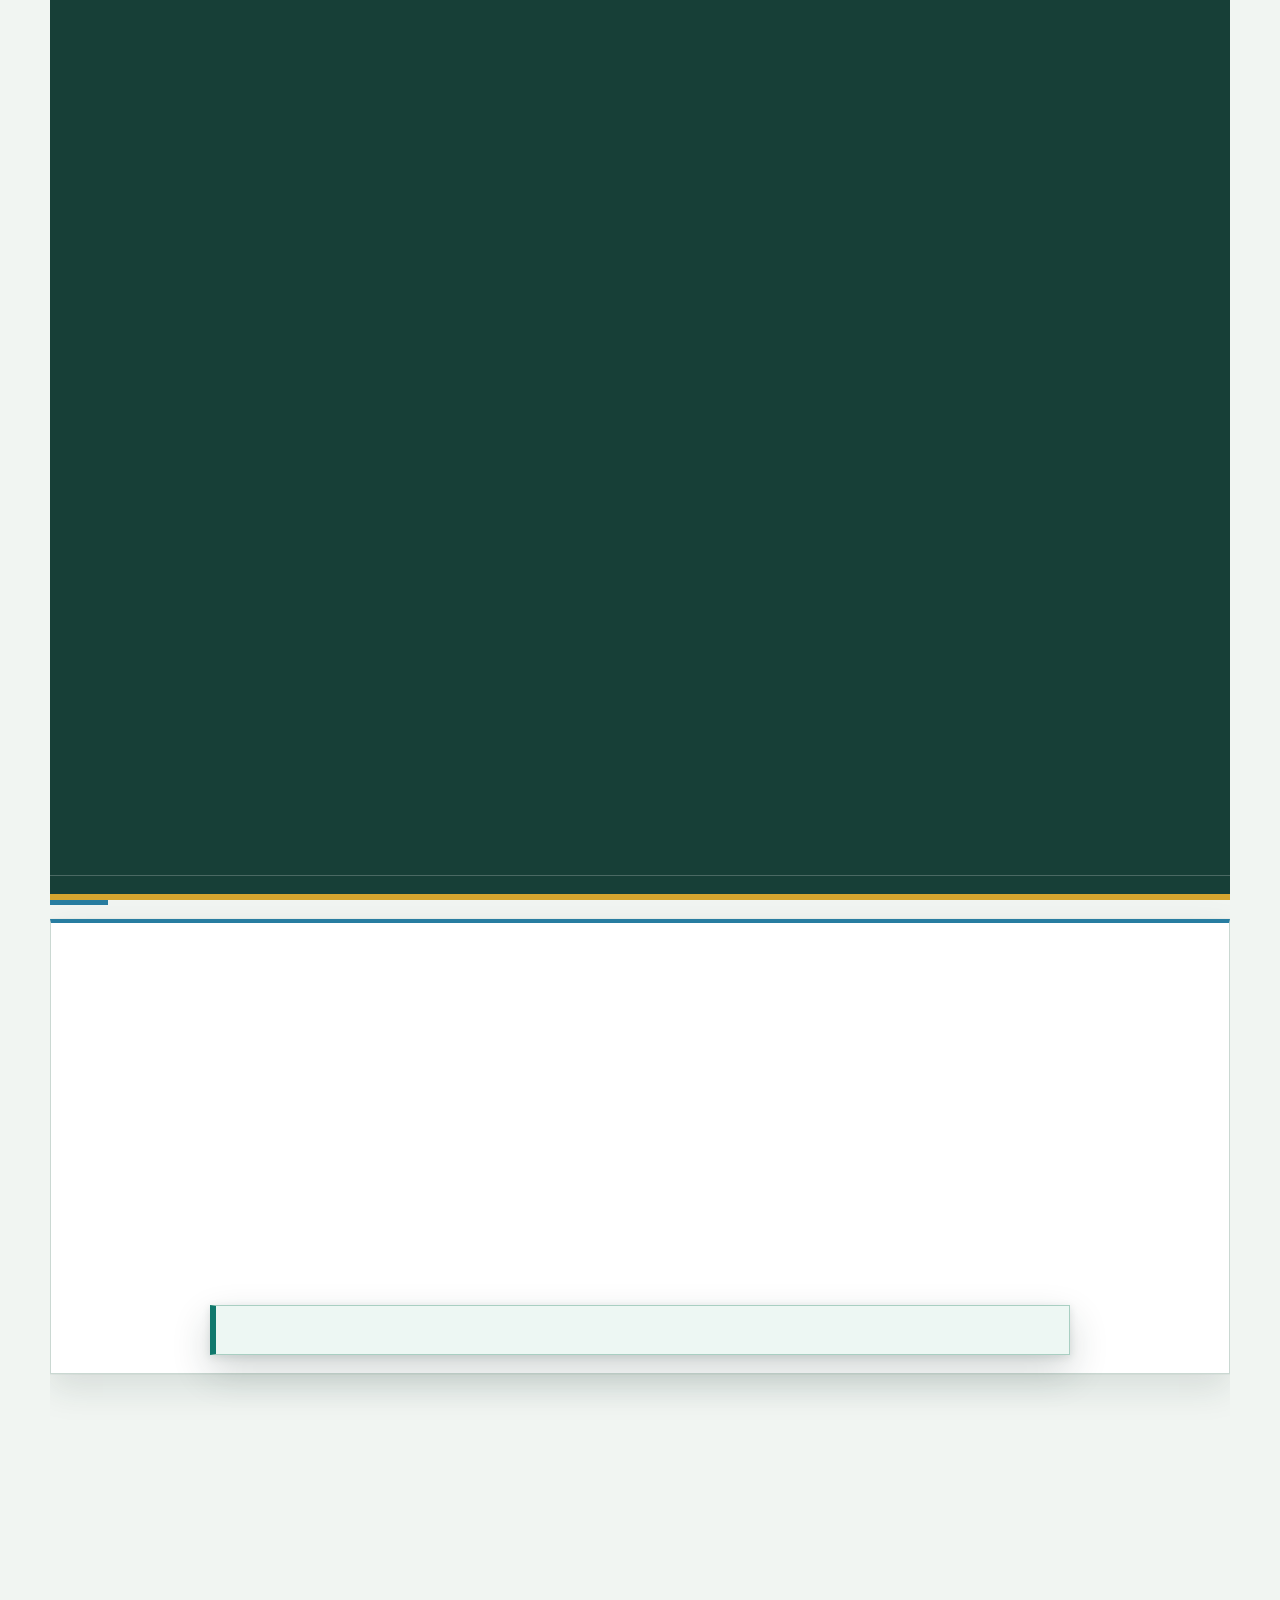
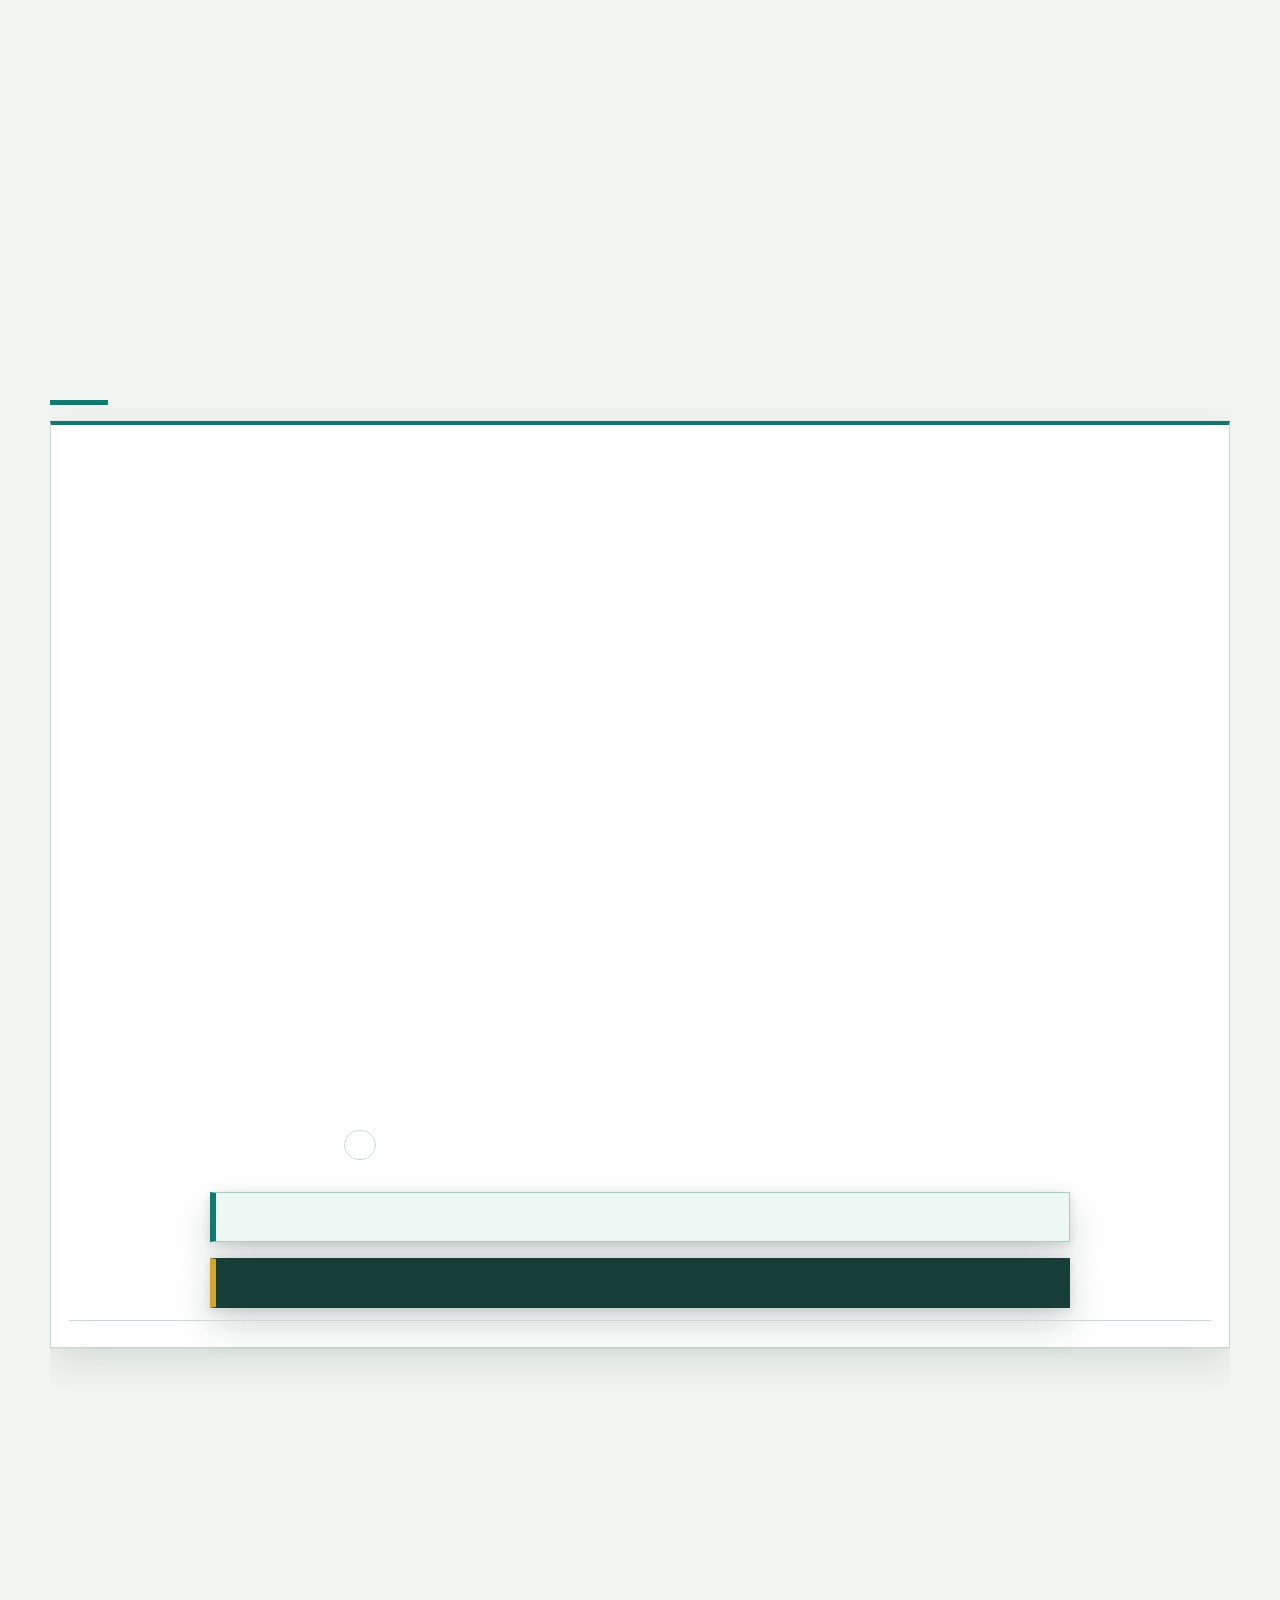
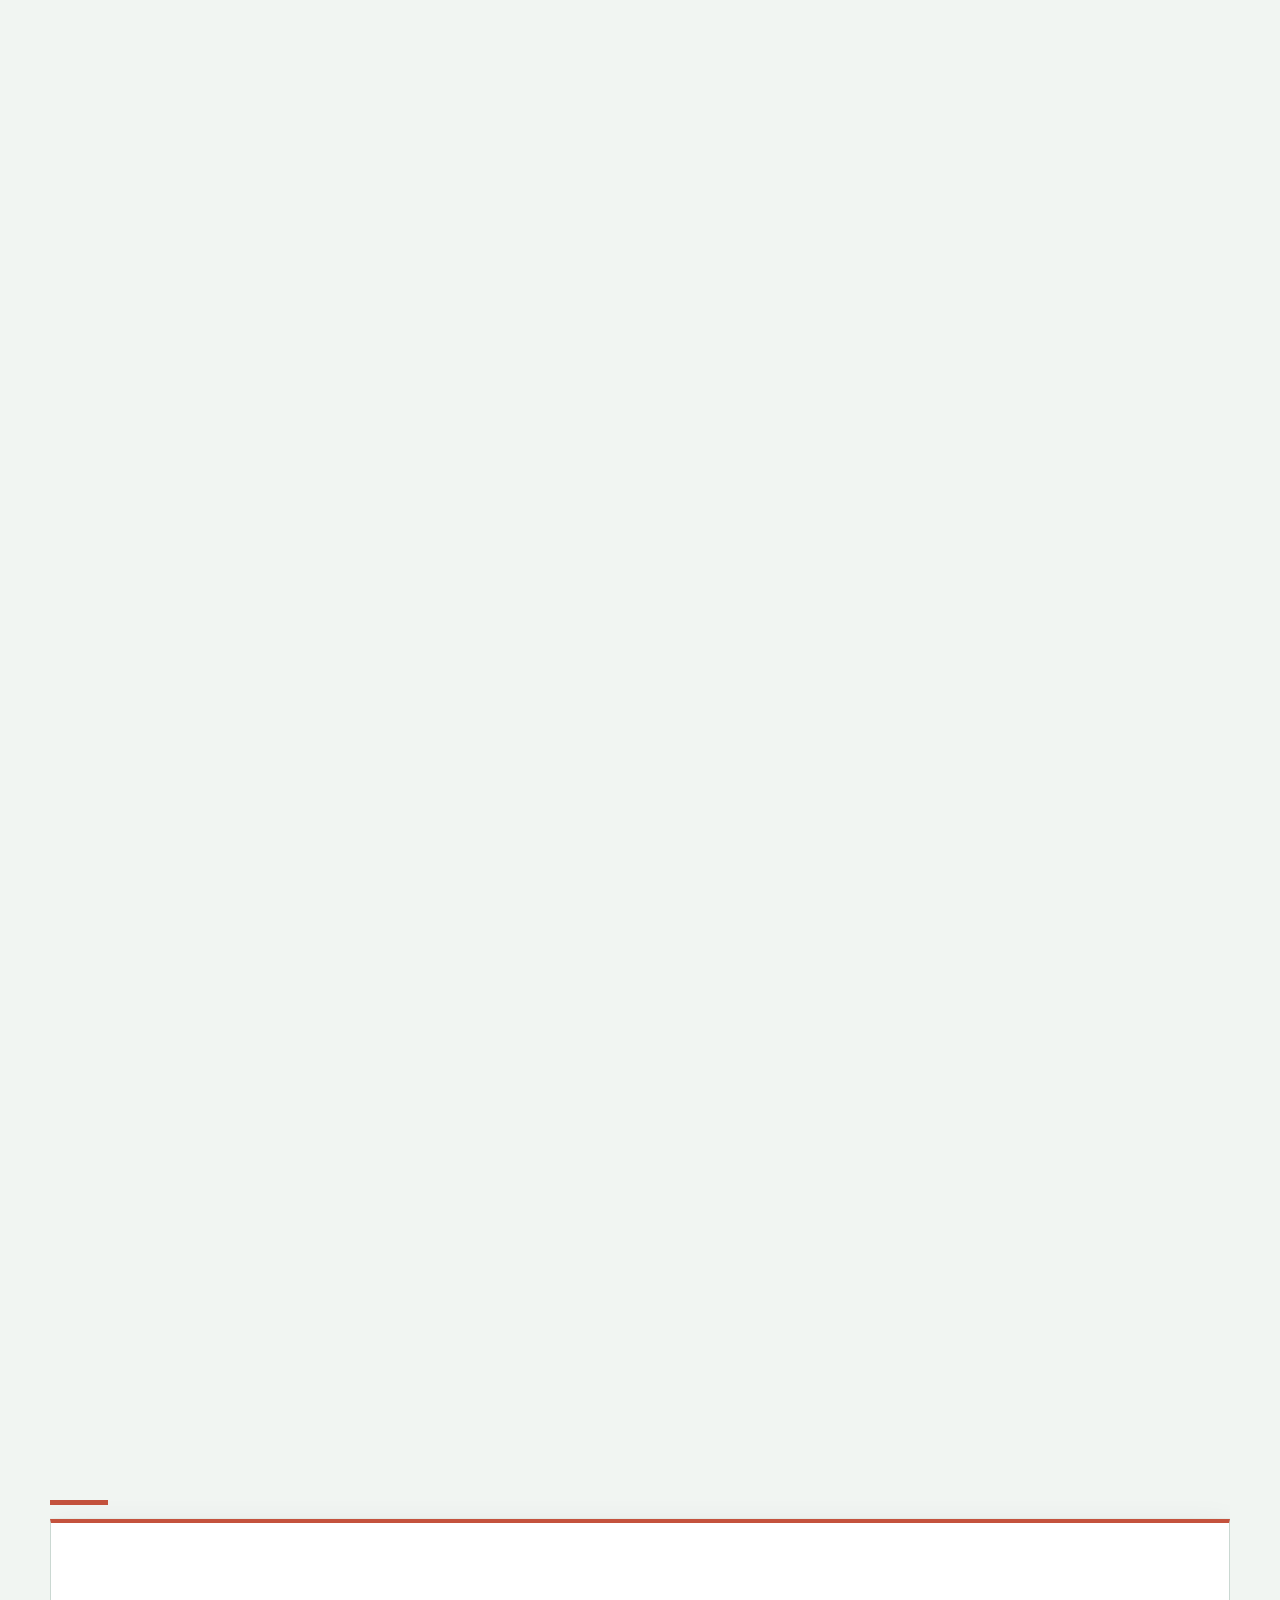
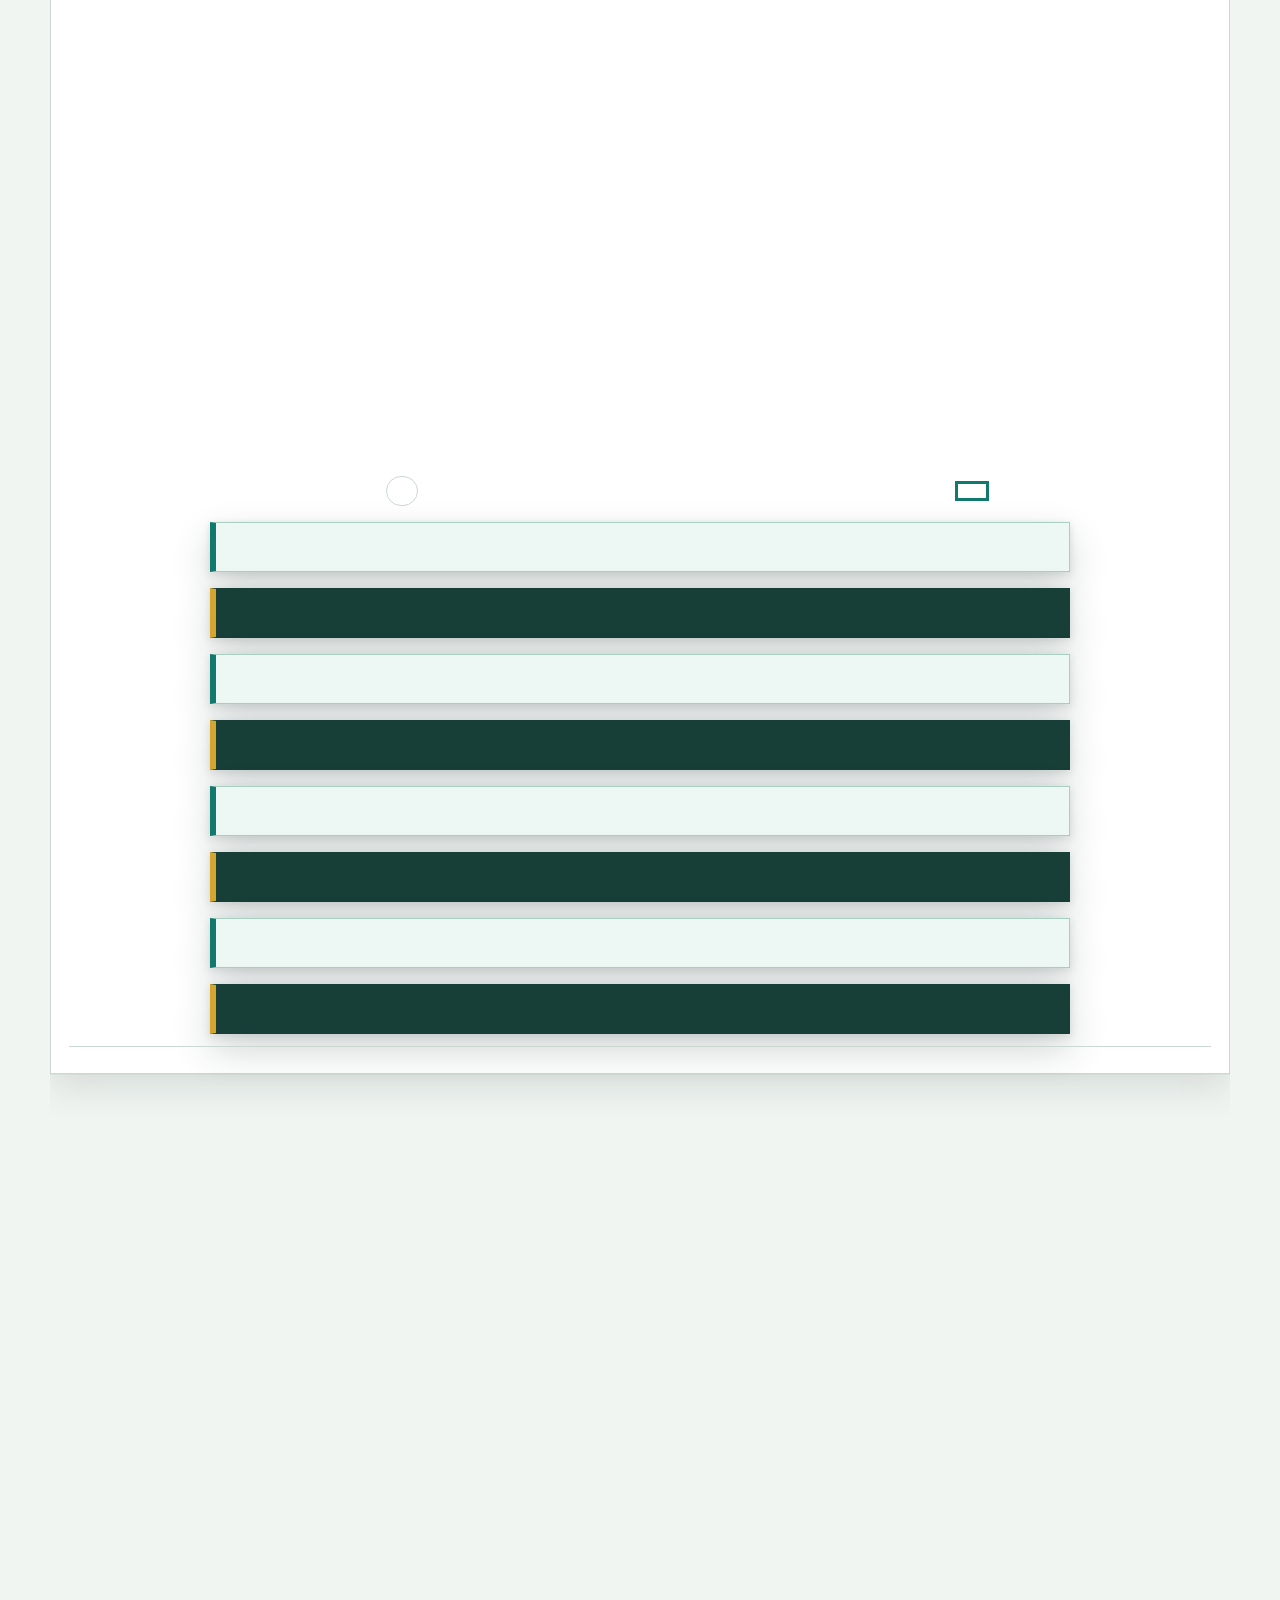
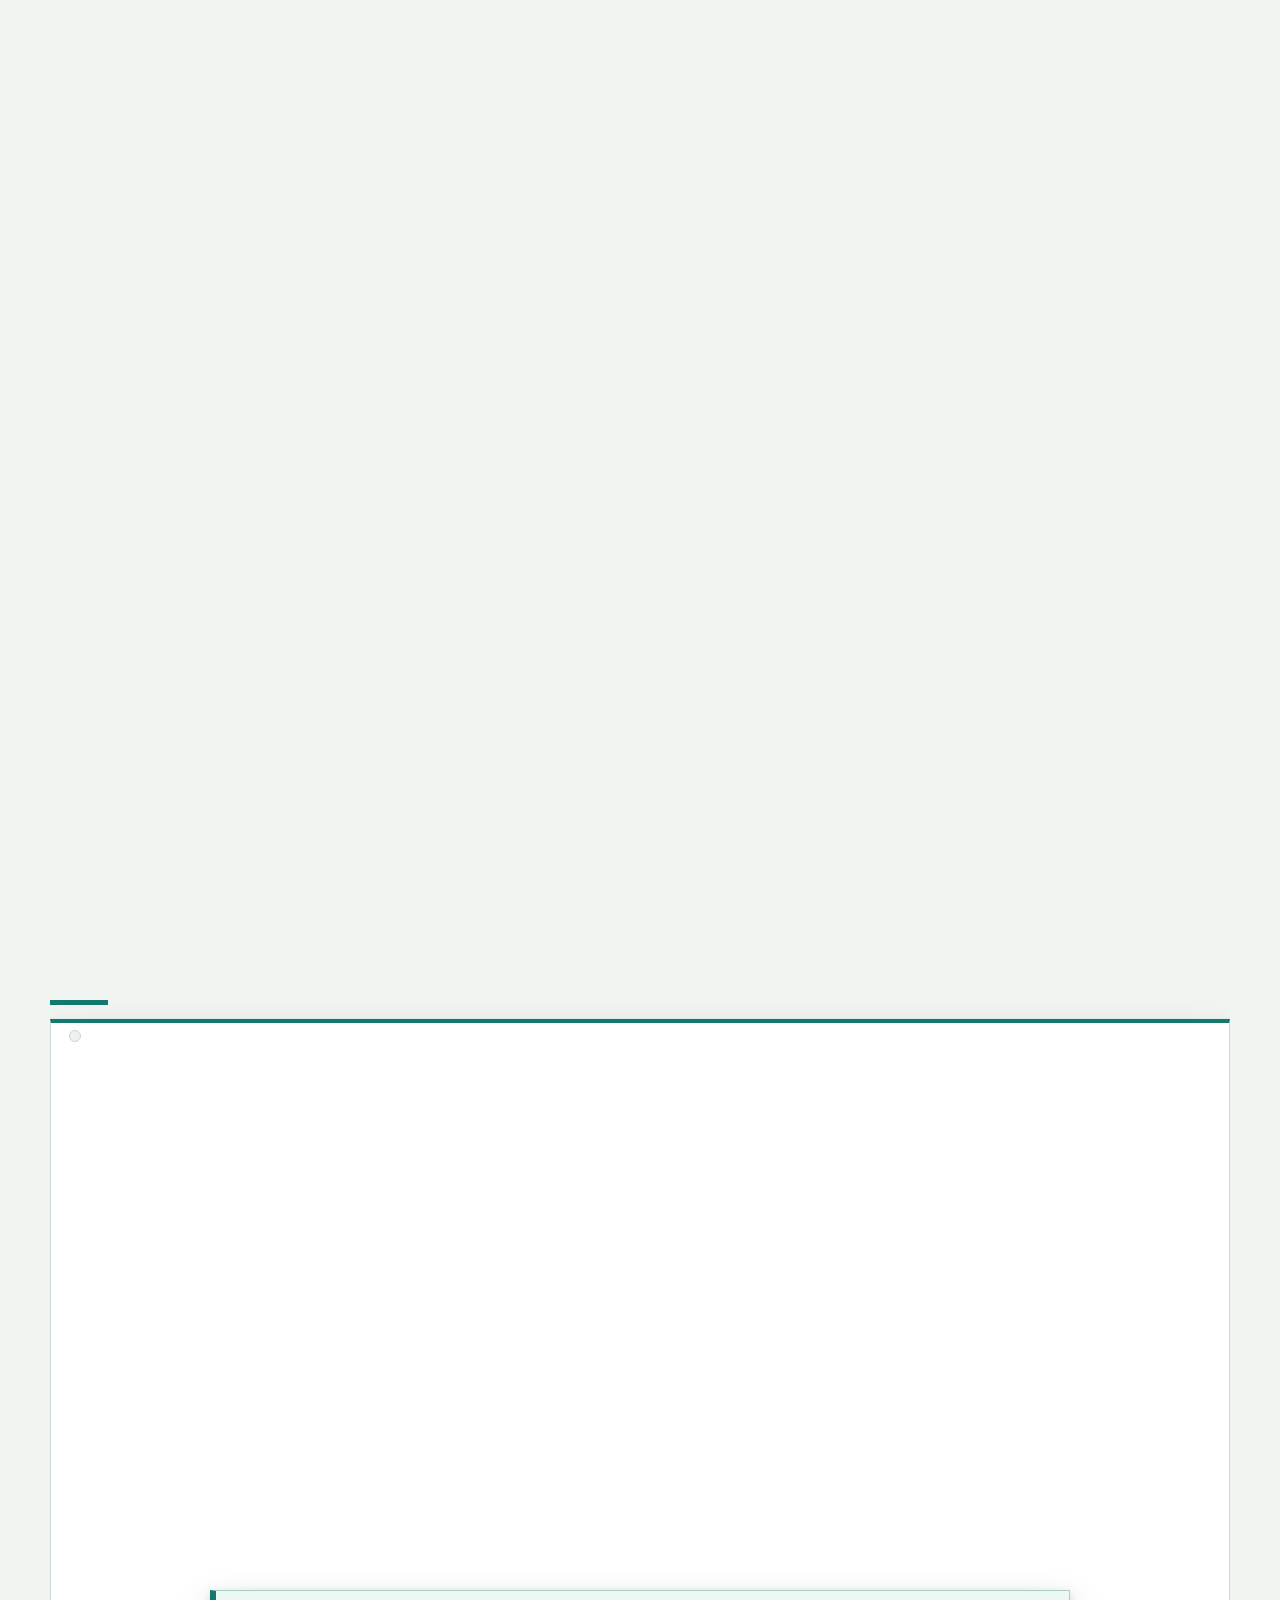
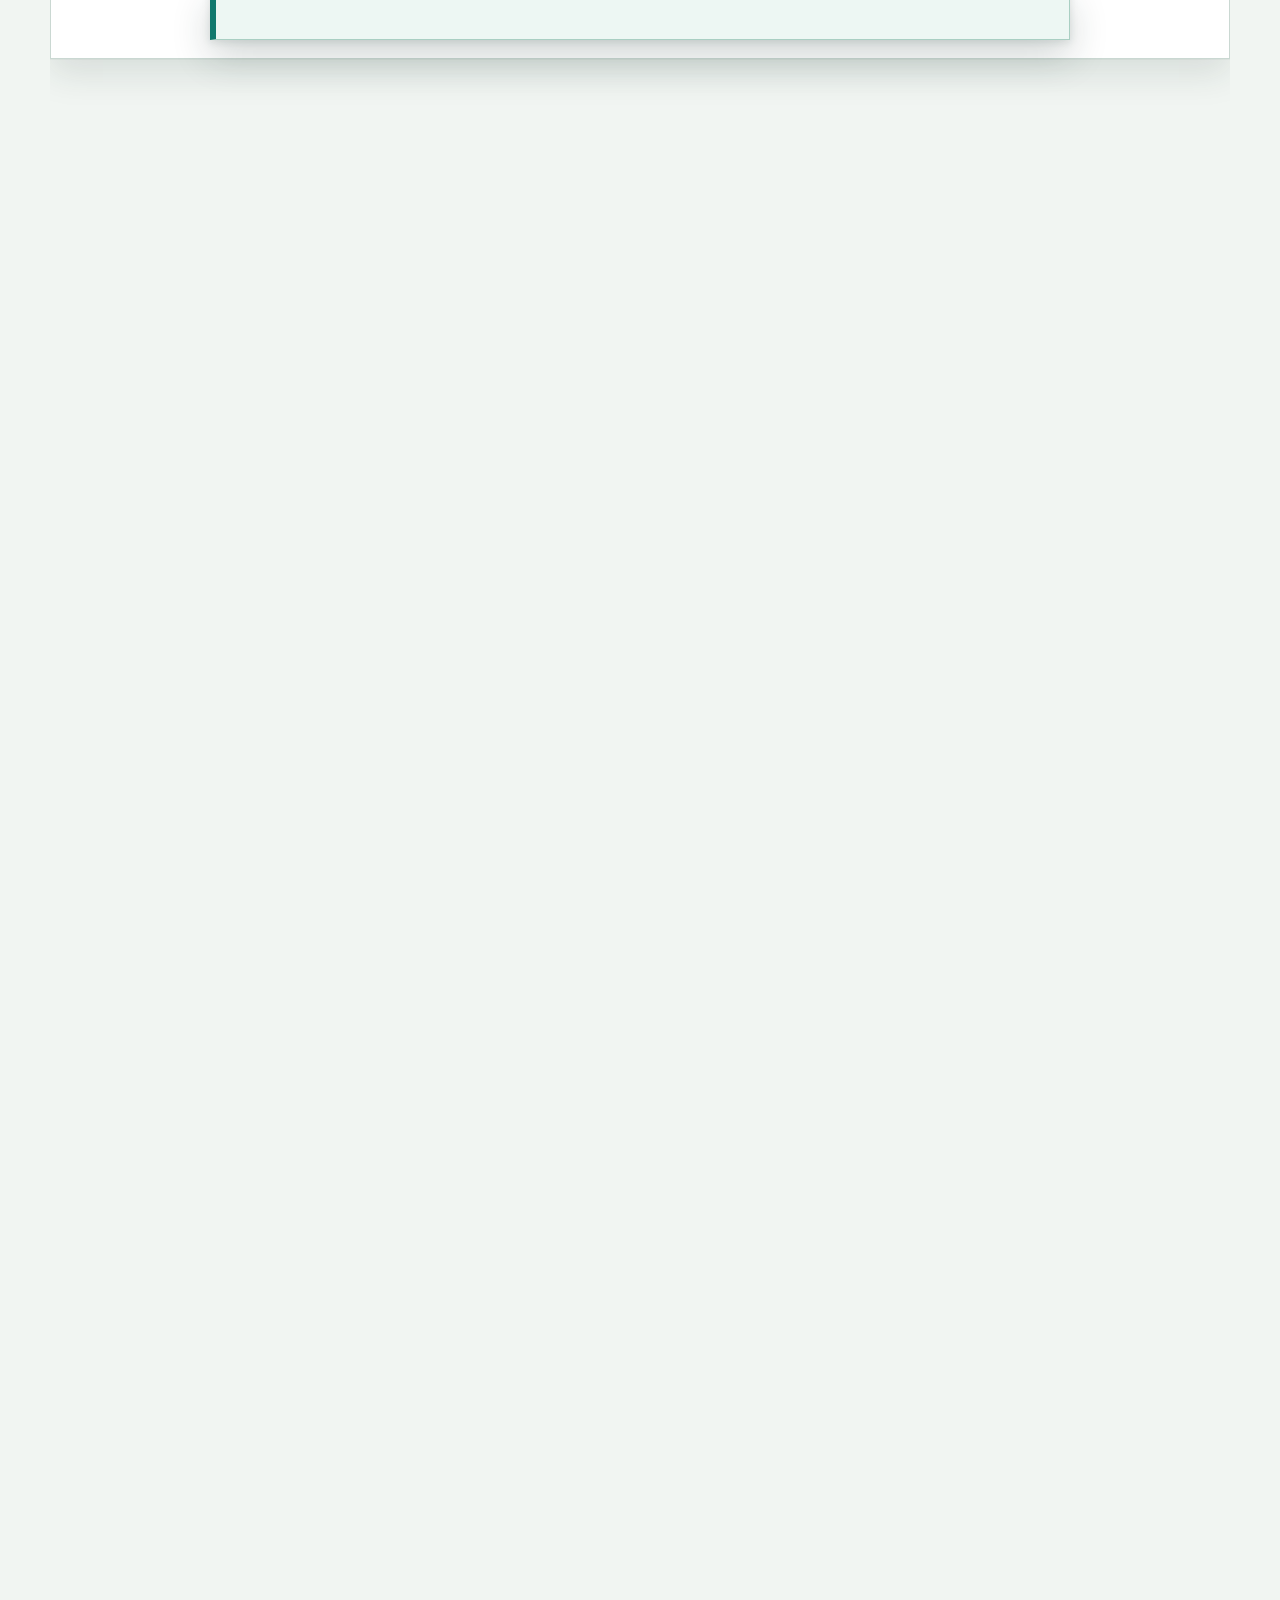
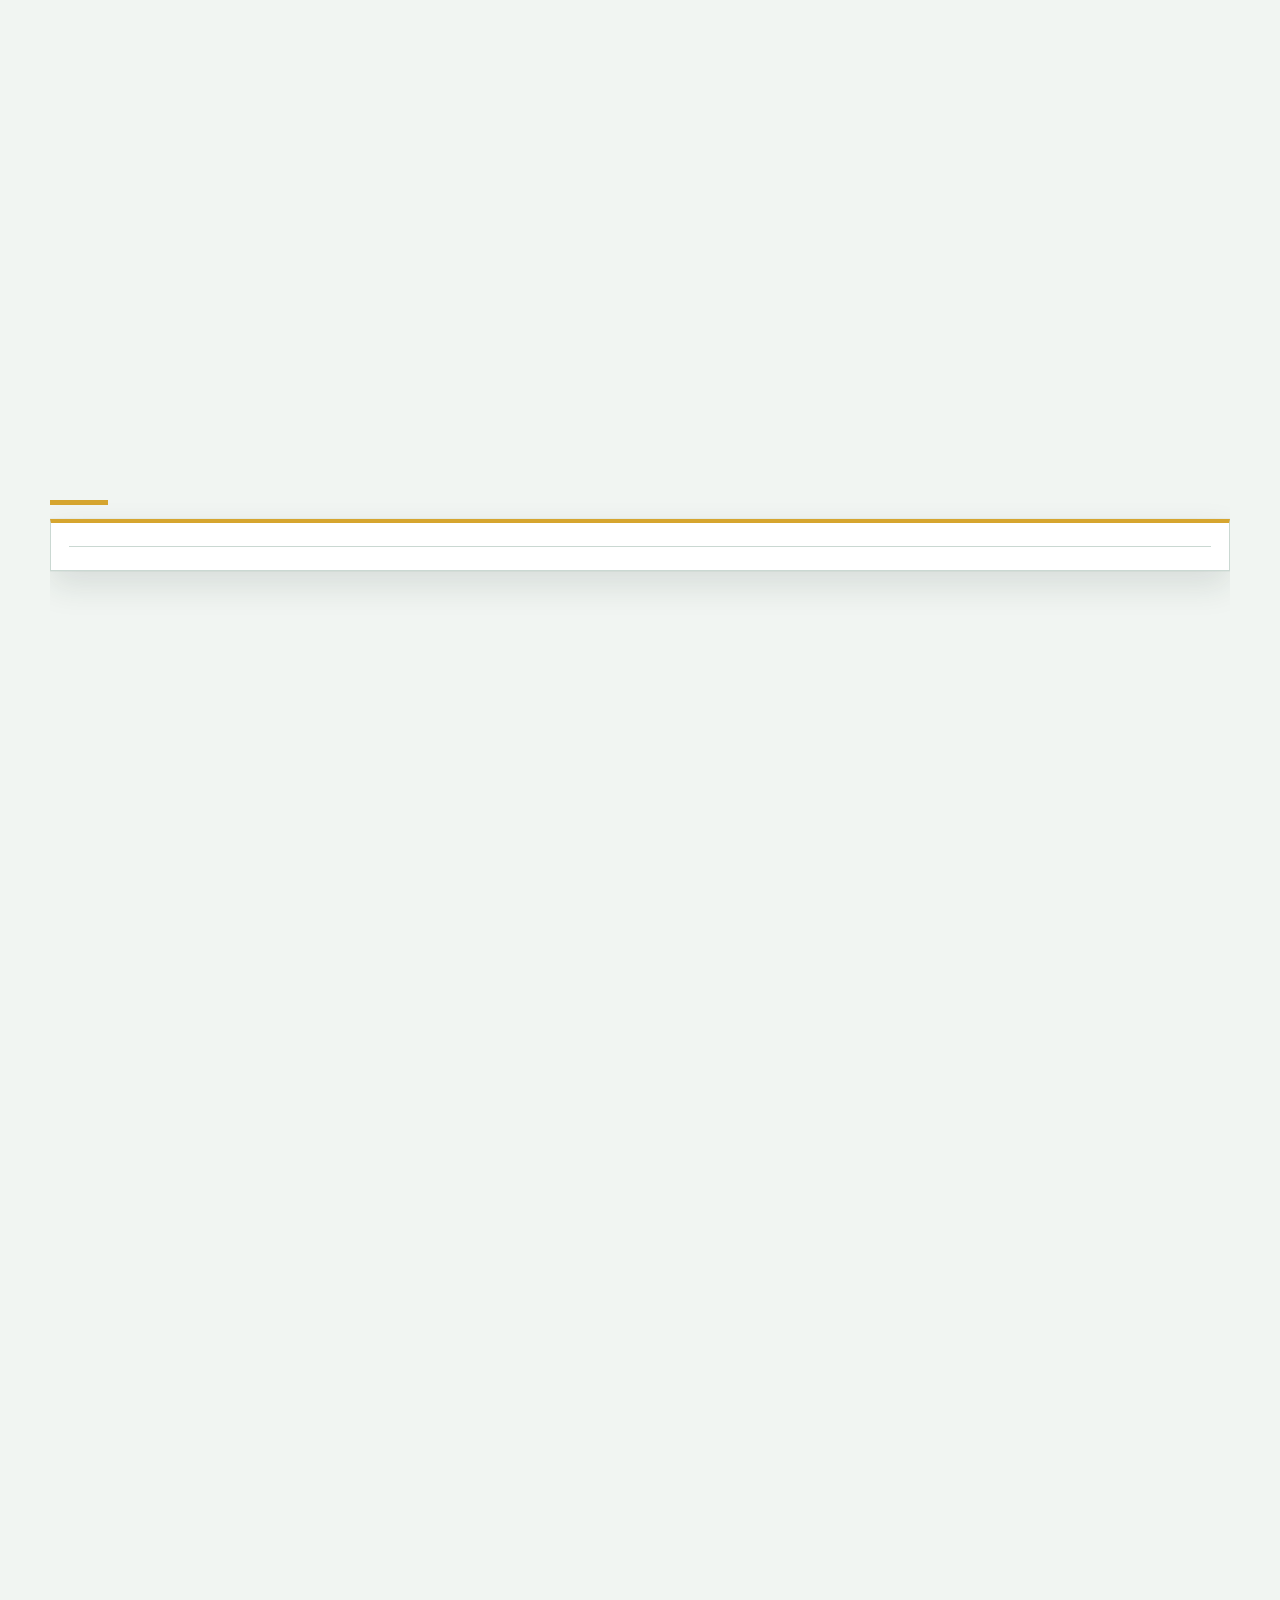
==== output/index.html @ 5e39119e "Added page feedback form. Reorganized page file structure." ====
<!doctype html>
<html lang="en">
<head>
  <meta charset="utf-8">
  <meta name="viewport" content="width=device-width, initial-scale=1">
  <title>Which Way the Wind Blows: Climate Risk and U.S. Housing Markets</title>
  <link rel="icon" href="data:,">
  <link rel="preconnect" href="https://fonts.googleapis.com">
  <link rel="preconnect" href="https://fonts.gstatic.com" crossorigin>
  <link href="https://fonts.googleapis.com/css2?family=Rubik:ital,wght@0,300..900;1,300..900&display=swap" rel="stylesheet">
  <script src="https://d3js.org/d3.v7.min.js"></script>
  <link rel="stylesheet" href="climate-risk-housing.css">
</head>
<body>
<main>
  <section class="hero" id="top">
    <div>
      <h1 id="t-hero-h1"></h1>
      <p class="dek" id="t-hero-dek"></p>
    </div>
  </section>

  <section class="slide" id="pricing">
    <h2 id="t-pricing-h2"></h2>

    <!-- County PPSF YoY histories — full width, footnotes below chart -->
    <div class="panel" style="margin-top:12px;">
      <h3 id="t-scatter-title"></h3>
      <p class="sub" id="t-scatter-sub"></p>
      <div id="score-scatter" class="chart canvas-chart" style="height:340px;">
        <canvas id="score-scatter-canvas" aria-label="Monthly Median PPSF YoY lines for U.S. counties"></canvas>
        <svg id="score-scatter-axes" aria-hidden="true"></svg>
      </div>
      <div class="takeaway" id="score-scatter-takeaway"></div>
    </div>
  </section>

  <section class="slide" id="pricing-grouping">
    <h2 id="t-pricing-grouping-subtitle"></h2>
    <p class="section-copy" id="t-pricing-nri-placeholder" style="margin-top:6px;"></p>

    <!-- PPSF YoY grouped by risk rating + map — side by side, hazard toggle on right -->
    <div class="panel" style="margin-top:16px;">
      <h3 id="t-pricing-card-title"></h3>
      <p class="sub" id="t-pricing-card-text"></p>
      <div class="viz-grid pricing-viz-grid">
        <div class="rating-line-pane">
          <svg id="rating-scatter" class="chart map-companion-line rating-risk-line"></svg>
          <div class="risk-sequence-row">
            <div id="rating-risk-legend" class="risk-sequence-legend" aria-label="NRI risk rating animation frames"></div>
            <button id="rating-play-button" class="sequence-play-button" type="button"></button>
          </div>
        </div>
        <div class="map-with-legend">
          <svg id="rating-map" class="chart map-companion-map"></svg>
        </div>
      </div>
      <div class="takeaway" id="pricing-takeaway"></div>
      <div class="takeaway question-card" id="pricing-question"></div>
      <div class="sources" id="t-pricing-sources"></div>
    </div>
  </section>

  <section class="slide" id="events">
    <h2 id="t-events-h2"></h2>
    <p class="section-copy" id="t-events-copy"></p>

    <!-- Event window + affected map in one card, risk toggle on right, arrow nav for windows -->
    <div class="panel" style="margin-top:12px;">
      <p id="event-time-context" class="event-time-context"></p>
      <h3 id="t-events-card-title"></h3>
      <div id="event-overview-stat" class="event-overview-stat"></div>
      <p class="sub" id="events-window-subtitle"></p>
      <div id="event-overview" class="event-overview">
        <svg id="event-risk-pie" class="event-overview-chart"></svg>
      </div>
      <div id="event-detail-grid" class="viz-grid timeseries-grid">
        <div class="event-chart-wrap" style="position:relative;">
          <div id="event-window-frame" class="window-frame">
            <svg id="event-window" class="chart map-companion-line"></svg>
          </div>
        </div>
        <div>
          <svg id="affected-map" class="chart map-companion-map"></svg>
        </div>
      </div>
      <div id="event-sequence-row" class="event-count-row">
        <div class="risk-sequence-row">
          <div id="event-risk-legend" class="risk-sequence-legend" aria-label="Event risk rating animation frames"></div>
          <button id="event-play-button" class="sequence-play-button" type="button"></button>
        </div>
        <div class="county-count" id="affected-county-count"></div>
      </div>
      <div class="takeaway" id="event-overview-takeaway"></div>
      <div class="takeaway question-card" id="event-overview-question"></div>
      <div class="takeaway" id="event-before-takeaway"></div>
      <div class="takeaway question-card" id="event-after-question"></div>
      <div class="takeaway" id="event-window-takeaway"></div>
      <div class="takeaway question-card" id="event-future-prompt"></div>
      <div class="takeaway" id="event-takeaway"></div>
      <div class="takeaway question-card" id="event-variation-question"></div>
      <div class="sources" id="t-events-sources"></div>
    </div>
  </section>

  <section class="slide" id="features">
    <h2 id="t-features-h2"></h2>
    <p class="section-copy" id="t-features-copy"></p>

    <!-- Fixed analysis chart on the left; scroll-driven feature frames on the right. -->
    <div class="panel" style="margin-top:12px;">
          <div class="risk-sequence-row feature-risk-row">
            <div id="feature-risk-legend" class="risk-sequence-legend" aria-label="Feature risk rating frames"></div>
          </div>
      <div class="viz-grid timeseries-grid feature-story-grid">
        <div class="feature-line-pane">
          <h3 id="feature-chart-title"></h3>
          <div class="feature-plot-shell">
            <svg id="feature-event-window" class="chart map-companion-line"></svg>
          </div>
          <div id="feature-relationship" class="feature-relationship" hidden></div>
        </div>
        <div class="feature-detail-stack">
          <h3 id="feature-detail-title" class="feature-detail-heading"></h3>
          <div class="feature-frame" data-frame="1">
            <div id="feature-order-controls" class="feature-order-controls" aria-label="Feature ordering">
              <button type="button" data-order="category"></button>
              <button type="button" data-order="significance"></button>
            </div>
            <p id="feature-click-hint" class="feature-click-hint"></p>
            <div id="feature-importance-chart" class="feature-importance-chart"></div>
          </div>
          <div class="feature-frame" data-frame="2">
            <div id="feature-distribution-title" class="feature-distribution-title"></div>
            <div id="feature-distribution-controls" class="feature-distribution-controls"></div>
            <div class="feature-distribution-plot">
              <svg id="feature-distribution-chart" class="feature-distribution-chart"></svg>
            </div>
            <div id="feature-subgroup-takeaway" class="feature-subgroup-takeaway"></div>
          </div>
          <div class="feature-frame" data-frame="3">
            <div id="feature-subgroup-summary" class="feature-subgroup-summary"></div>
          </div>
        </div>
      </div>
          <div class="feature-subgroup-control-stack">
            <div id="feature-subgroup-toggles" class="feature-subgroup-controls" aria-label="Performance groups"></div>
            <button id="feature-sequence-resume" class="feature-sequence-resume" type="button"></button>
          </div>
      <div id="feature-footnote-tabs" class="feature-footnote-tabs"></div>
      <div class="takeaway" id="feature-takeaway"></div>
    </div>
  </section>

  <section class="slide" id="playbook">
    <h2 id="t-playbook-h2"></h2>

    <!-- Four-frame county search, risk profile, history, and comparison playbook. -->
    <div class="panel" style="margin-top:12px;">
      <div class="playbook-frame-stack">
        <div class="playbook-frame playbook-search-frame">
          <div class="playbook-search-shell">
            <input type="text" id="county-search">
            <div id="county-results" style="display:none;"></div>
          </div>
          <div class="playbook-search-map">
            <svg id="county-selection-map" class="chart"></svg>
            <div class="playbook-map-controls">
              <button id="playbook-map-zoom-in" type="button" title="Zoom in" aria-label="Zoom in">+</button>
              <button id="playbook-map-zoom-minus" type="button" title="Zoom out" aria-label="Zoom out">&#8722;</button>
              <button id="playbook-map-zoom-toggle" type="button" style="display:none;"></button>
            </div>
          </div>
        </div>

        <div class="playbook-frame playbook-selected-frame">
          <button id="playbook-back-to-search" class="playbook-back-button" type="button"><span class="playbook-back-arrow" aria-hidden="true">&#8592;</span> Back to county search</button>
          <p id="playbook-warning-intro" class="playbook-warning-intro" hidden></p>
          <div class="playbook-selected-layout">
            <aside class="playbook-profile-panel" id="playbook-profile-details">
              <div class="playbook-selected-county" id="playbook-selected-county-name"></div>
              <div class="hazard-rating-grid" id="playbook-hazard-ratings"></div>
              <div id="playbook-performance-status" class="playbook-performance-status"></div>
              <div id="playbook-history-comparison" class="playbook-history-comparison"></div>
            </aside>
            <div class="playbook-profile-map-pane">
              <svg id="playbook-profile-map" class="chart"></svg>
            </div>
            <div class="playbook-history-pane">
              <h3 id="t-playbook-history-title"></h3>
              <svg id="playbook-ppsf-history" class="chart"></svg>
              <div class="playbook-history-legend" id="playbook-history-legend"></div>
            </div>
            <aside class="playbook-events-pane">
              <h3 id="playbook-events-title"></h3>
              <div id="playbook-event-column" class="playbook-event-column"></div>
            </aside>
            <aside class="playbook-performance-pane">
              <h3 id="playbook-feature-title"></h3>
              <div id="playbook-feature-summary" class="playbook-feature-summary"></div>
              <div id="playbook-subgroup-summary" class="playbook-subgroup-badge"></div>
            </aside>
            <aside class="playbook-commentary-pane">
              <div class="playbook-commentary" id="playbook-event-commentary"></div>
              <div id="playbook-warning-takeaway" class="playbook-warning-takeaway" hidden></div>
            </aside>
          </div>
        </div>
      </div>
      <div class="sources playbook-footer"><div id="t-playbook-sources"></div><div class="page-feedback" id="t-page-feedback"></div></div>
    </div>
  </section>
</main>
<nav class="story-nav" aria-label="Section navigation">
  <button id="story-prev" type="button">&#8593;</button>
  <button id="story-next" type="button">&#8595;</button>
</nav>
<div class="tooltip" id="tooltip"></div>
<script id="page-data" type="application/json">{"priceRisk":{"hazards":[{"key":"overall","label":"Overall NRI"}],"counties":[{"fips":"40017","county":"Canadian County, OK","state":"OK","hazards":{"overall":{"score":83.492,"rating":"Medium","ratingValue":3}}},{"fips":"37069","county":"Franklin County, NC","state":"NC","hazards":{"overall":{"score":51.718,"rating":"Low","ratingValue":2}}},{"fips":"28143","county":"Tunica County, MS","state":"MS","hazards":{"overall":{"score":36.26,"rating":"Very Low","ratingValue":1}}},{"fips":"51097","county":"King & Queen County, VA","state":"VA","hazards":{"overall":{"score":16.19,"rating":"Very Low","ratingValue":1}}},{"fips":"34007","county":"Camden County, NJ","state":"NJ","hazards":{"overall":{"score":93.225,"rating":"Medium","ratingValue":3}}},{"fips":"01007","county":"Bibb County, AL","state":"AL","hazards":{"overall":{"score":39.122,"rating":"Very Low","ratingValue":1}}},{"fips":"36051","county":"Livingston County, NY","state":"NY","hazards":{"overall":{"score":56.361,"rating":"Low","ratingValue":2}}},{"fips":"36073","county":"Orleans County, NY","state":"NY","hazards":{"overall":{"score":17.875,"rating":"Very Low","ratingValue":1}}},{"fips":"40143","county":"Tulsa County, OK","state":"OK","hazards":{"overall":{"score":97.901,"rating":"High","ratingValue":4}}},{"fips":"40145","county":"Wagoner County, OK","state":"OK","hazards":{"overall":{"score":73.251,"rating":"Low","ratingValue":2}}},{"fips":"36085","county":"Richmond County, NY","state":"NY","hazards":{"overall":{"score":90.999,"rating":"Medium","ratingValue":3}}},{"fips":"36119","county":"Westchester County, NY","state":"NY","hazards":{"overall":{"score":96.183,"rating":"High","ratingValue":4}}},{"fips":"13113","county":"Fayette County, GA","state":"GA","hazards":{"overall":{"score":61.26,"rating":"Low","ratingValue":2}}},{"fips":"13199","county":"Meriwether County, GA","state":"GA","hazards":{"overall":{"score":19.211,"rating":"Very Low","ratingValue":1}}},{"fips":"11001","county":"District of Columbia, DC","state":"DC","hazards":{"overall":{"score":97.583,"rating":"High","ratingValue":4}}},{"fips":"51610","county":"Falls Church, VA","state":"VA","hazards":{"overall":{"score":1.622,"rating":"Very Low","ratingValue":1}}},{"fips":"54037","county":"Jefferson County, WV","state":"WV","hazards":{"overall":{"score":47.805,"rating":"Low","ratingValue":2}}},{"fips":"51157","county":"Rappahannock County, VA","state":"VA","hazards":{"overall":{"score":6.902,"rating":"Very Low","ratingValue":1}}},{"fips":"06065","county":"Riverside County, CA","state":"CA","hazards":{"overall":{"score":99.905,"rating":"Very High","ratingValue":5}}},{"fips":"06071","county":"San Bernardino County, CA","state":"CA","hazards":{"overall":{"score":99.841,"rating":"Very High","ratingValue":5}}},{"fips":"25021","county":"Norfolk County, MA","state":"MA","hazards":{"overall":{"score":92.017,"rating":"Medium","ratingValue":3}}},{"fips":"27059","county":"Isanti County, MN","state":"MN","hazards":{"overall":{"score":26.908,"rating":"Very Low","ratingValue":1}}},{"fips":"27123","county":"Ramsey County, MN","state":"MN","hazards":{"overall":{"score":94.625,"rating":"High","ratingValue":4}}},{"fips":"27141","county":"Sherburne County, MN","state":"MN","hazards":{"overall":{"score":53.562,"rating":"Low","ratingValue":2}}},{"fips":"27163","county":"Washington County, MN","state":"MN","hazards":{"overall":{"score":83.874,"rating":"Medium","ratingValue":3}}},{"fips":"08001","county":"Adams County, CO","state":"CO","hazards":{"overall":{"score":91.19,"rating":"Medium","ratingValue":3}}},{"fips":"36103","county":"Suffolk County, NY","state":"NY","hazards":{"overall":{"score":97.328,"rating":"High","ratingValue":4}}},{"fips":"06013","county":"Contra Costa County, CA","state":"CA","hazards":{"overall":{"score":99.491,"rating":"Very High","ratingValue":5}}},{"fips":"24027","county":"Howard County, MD","state":"MD","hazards":{"overall":{"score":72.424,"rating":"Low","ratingValue":2}}},{"fips":"24035","county":"Queen Anne's County, MD","state":"MD","hazards":{"overall":{"score":35.623,"rating":"Very Low","ratingValue":1}}},{"fips":"17005","county":"Bond County, IL","state":"IL","hazards":{"overall":{"score":36.228,"rating":"Very Low","ratingValue":1}}},{"fips":"17083","county":"Jersey County, IL","state":"IL","hazards":{"overall":{"score":18.861,"rating":"Very Low","ratingValue":1}}},{"fips":"29113","county":"Lincoln County, MO","state":"MO","hazards":{"overall":{"score":67.08,"rating":"Low","ratingValue":2}}},{"fips":"29183","county":"St. Charles County, MO","state":"MO","hazards":{"overall":{"score":92.589,"rating":"Medium","ratingValue":3}}},{"fips":"26147","county":"St. Clair County, MI","state":"MI","hazards":{"overall":{"score":81.997,"rating":"Medium","ratingValue":3}}},{"fips":"48091","county":"Comal County, TX","state":"TX","hazards":{"overall":{"score":92.684,"rating":"Medium","ratingValue":3}}},{"fips":"41009","county":"Columbia County, OR","state":"OR","hazards":{"overall":{"score":70.674,"rating":"Low","ratingValue":2}}},{"fips":"34023","county":"Middlesex County, NJ","state":"NJ","hazards":{"overall":{"score":97.774,"rating":"High","ratingValue":4}}},{"fips":"34025","county":"Monmouth County, NJ","state":"NJ","hazards":{"overall":{"score":96.31,"rating":"High","ratingValue":4}}},{"fips":"39017","county":"Butler County, OH","state":"OH","hazards":{"overall":{"score":91.476,"rating":"Medium","ratingValue":3}}},{"fips":"39025","county":"Clermont County, OH","state":"OH","hazards":{"overall":{"score":77.863,"rating":"Low","ratingValue":2}}},{"fips":"21077","county":"Gallatin County, KY","state":"KY","hazards":{"overall":{"score":17.271,"rating":"Very Low","ratingValue":1}}},{"fips":"39061","county":"Hamilton County, OH","state":"OH","hazards":{"overall":{"score":96.342,"rating":"High","ratingValue":4}}},{"fips":"20209","county":"Wyandotte County, KS","state":"KS","hazards":{"overall":{"score":89.377,"rating":"Medium","ratingValue":3}}},{"fips":"39041","county":"Delaware County, OH","state":"OH","hazards":{"overall":{"score":78.753,"rating":"Low","ratingValue":2}}},{"fips":"39097","county":"Madison County, OH","state":"OH","hazards":{"overall":{"score":24.905,"rating":"Very Low","ratingValue":1}}},{"fips":"42029","county":"Chester County, PA","state":"PA","hazards":{"overall":{"score":91.858,"rating":"Medium","ratingValue":3}}},{"fips":"47015","county":"Cannon County, TN","state":"TN","hazards":{"overall":{"score":22.901,"rating":"Very Low","ratingValue":1}}},{"fips":"47043","county":"Dickson County, TN","state":"TN","hazards":{"overall":{"score":53.467,"rating":"Low","ratingValue":2}}},{"fips":"47159","county":"Smith County, TN","state":"TN","hazards":{"overall":{"score":18.766,"rating":"Very Low","ratingValue":1}}},{"fips":"47187","county":"Williamson County, TN","state":"TN","hazards":{"overall":{"score":85.146,"rating":"Medium","ratingValue":3}}},{"fips":"51620","county":"Franklin City County, VA","state":"VA","hazards":{"overall":{"score":7.538,"rating":"Very Low","ratingValue":1}}},{"fips":"51735","county":"Poquoson, VA","state":"VA","hazards":{"overall":{"score":2.354,"rating":"Very Low","ratingValue":1}}},{"fips":"35061","county":"Valencia County, NM","state":"NM","hazards":{"overall":{"score":82.252,"rating":"Medium","ratingValue":3}}},{"fips":"36095","county":"Schoharie County, NY","state":"NY","hazards":{"overall":{"score":41.349,"rating":"Very Low","ratingValue":1}}},{"fips":"47001","county":"Anderson County, TN","state":"TN","hazards":{"overall":{"score":73.187,"rating":"Low","ratingValue":2}}},{"fips":"12081","county":"Manatee County, FL","state":"FL","hazards":{"overall":{"score":97.551,"rating":"High","ratingValue":4}}},{"fips":"12115","county":"Sarasota County, FL","state":"FL","hazards":{"overall":{"score":98.155,"rating":"High","ratingValue":4}}},{"fips":"39109","county":"Miami County, OH","state":"OH","hazards":{"overall":{"score":61.387,"rating":"Low","ratingValue":2}}},{"fips":"10003","county":"New Castle County, DE","state":"DE","hazards":{"overall":{"score":95.293,"rating":"High","ratingValue":4}}},{"fips":"49057","county":"Weber County, UT","state":"UT","hazards":{"overall":{"score":87.023,"rating":"Medium","ratingValue":3}}},{"fips":"37063","county":"Durham County, NC","state":"NC","hazards":{"overall":{"score":89.631,"rating":"Medium","ratingValue":3}}},{"fips":"13189","county":"McDuffie County, GA","state":"GA","hazards":{"overall":{"score":24.968,"rating":"Very Low","ratingValue":1}}},{"fips":"28163","county":"Yazoo County, MS","state":"MS","hazards":{"overall":{"score":71.151,"rating":"Low","ratingValue":2}}},{"fips":"42099","county":"Perry County, PA","state":"PA","hazards":{"overall":{"score":53.117,"rating":"Low","ratingValue":2}}},{"fips":"26037","county":"Clinton County, MI","state":"MI","hazards":{"overall":{"score":47.042,"rating":"Low","ratingValue":2}}},{"fips":"42085","county":"Mercer County, PA","state":"PA","hazards":{"overall":{"score":77.735,"rating":"Low","ratingValue":2}}},{"fips":"37085","county":"Harnett County, NC","state":"NC","hazards":{"overall":{"score":75.286,"rating":"Low","ratingValue":2}}},{"fips":"21067","county":"Fayette County, KY","state":"KY","hazards":{"overall":{"score":92.048,"rating":"Medium","ratingValue":3}}},{"fips":"21209","county":"Scott County, KY","state":"KY","hazards":{"overall":{"score":56.075,"rating":"Low","ratingValue":2}}},{"fips":"22113","county":"Vermilion Parish, LA","state":"LA","hazards":{"overall":{"score":84.765,"rating":"Medium","ratingValue":3}}},{"fips":"29225","county":"Webster County, MO","state":"MO","hazards":{"overall":{"score":44.593,"rating":"Low","ratingValue":2}}},{"fips":"37089","county":"Henderson County, NC","state":"NC","hazards":{"overall":{"score":83.779,"rating":"Medium","ratingValue":3}}},{"fips":"01097","county":"Mobile County, AL","state":"AL","hazards":{"overall":{"score":98.028,"rating":"High","ratingValue":4}}},{"fips":"48355","county":"Nueces County, TX","state":"TX","hazards":{"overall":{"score":96.628,"rating":"High","ratingValue":4}}},{"fips":"13029","county":"Bryan County, GA","state":"GA","hazards":{"overall":{"score":66.635,"rating":"Low","ratingValue":2}}},{"fips":"02020","county":"Anchorage Borough, AK","state":"AK","hazards":{"overall":{"score":97.392,"rating":"High","ratingValue":4}}},{"fips":"02170","county":"Matanuska-Susitna Borough, AK","state":"AK","hazards":{"overall":{"score":93.257,"rating":"Medium","ratingValue":3}}},{"fips":"48245","county":"Jefferson County, TX","state":"TX","hazards":{"overall":{"score":95.674,"rating":"High","ratingValue":4}}},{"fips":"22017","county":"Caddo Parish, LA","state":"LA","hazards":{"overall":{"score":92.621,"rating":"Medium","ratingValue":3}}},{"fips":"01001","county":"Autauga County, AL","state":"AL","hazards":{"overall":{"score":57.57,"rating":"Low","ratingValue":2}}},{"fips":"41039","county":"Lane County, OR","state":"OR","hazards":{"overall":{"score":96.406,"rating":"High","ratingValue":4}}},{"fips":"54011","county":"Cabell County, WV","state":"WV","hazards":{"overall":{"score":85.369,"rating":"Medium","ratingValue":3}}},{"fips":"39087","county":"Lawrence County, OH","state":"OH","hazards":{"overall":{"score":70.992,"rating":"Low","ratingValue":2}}},{"fips":"54099","county":"Wayne County, WV","state":"WV","hazards":{"overall":{"score":79.803,"rating":"Low","ratingValue":2}}},{"fips":"17007","county":"Boone County, IL","state":"IL","hazards":{"overall":{"score":57.347,"rating":"Low","ratingValue":2}}},{"fips":"17201","county":"Winnebago County, IL","state":"IL","hazards":{"overall":{"score":92.366,"rating":"Medium","ratingValue":3}}},{"fips":"08013","county":"Boulder County, CO","state":"CO","hazards":{"overall":{"score":90.712,"rating":"Medium","ratingValue":3}}},{"fips":"13259","county":"Stewart County, GA","state":"GA","hazards":{"overall":{"score":5.852,"rating":"Very Low","ratingValue":1}}},{"fips":"48107","county":"Crosby County, TX","state":"TX","hazards":{"overall":{"score":23.728,"rating":"Very Low","ratingValue":1}}},{"fips":"21221","county":"Trigg County, KY","state":"KY","hazards":{"overall":{"score":48.41,"rating":"Low","ratingValue":2}}},{"fips":"21101","county":"Henderson County, KY","state":"KY","hazards":{"overall":{"score":73.155,"rating":"Low","ratingValue":2}}},{"fips":"18173","county":"Warrick County, IN","state":"IN","hazards":{"overall":{"score":65.108,"rating":"Low","ratingValue":2}}},{"fips":"54003","county":"Berkeley County, WV","state":"WV","hazards":{"overall":{"score":68.257,"rating":"Low","ratingValue":2}}},{"fips":"12091","county":"Okaloosa County, FL","state":"FL","hazards":{"overall":{"score":92.462,"rating":"Medium","ratingValue":3}}},{"fips":"48459","county":"Upshur County, TX","state":"TX","hazards":{"overall":{"score":66.921,"rating":"Low","ratingValue":2}}},{"fips":"37129","county":"New Hanover County, NC","state":"NC","hazards":{"overall":{"score":96.12,"rating":"High","ratingValue":4}}},{"fips":"42049","county":"Erie County, PA","state":"PA","hazards":{"overall":{"score":84.097,"rating":"Medium","ratingValue":3}}},{"fips":"48375","county":"Potter County, TX","state":"TX","hazards":{"overall":{"score":90.49,"rating":"Medium","ratingValue":3}}},{"fips":"51019","county":"Bedford County, VA","state":"VA","hazards":{"overall":{"score":51.177,"rating":"Low","ratingValue":2}}},{"fips":"40135","county":"Sequoyah County, OK","state":"OK","hazards":{"overall":{"score":79.103,"rating":"Low","ratingValue":2}}},{"fips":"20177","county":"Shawnee County, KS","state":"KS","hazards":{"overall":{"score":88.041,"rating":"Medium","ratingValue":3}}},{"fips":"01003","county":"Baldwin County, AL","state":"AL","hazards":{"overall":{"score":96.724,"rating":"High","ratingValue":4}}},{"fips":"29211","county":"Sullivan County, MO","state":"MO","hazards":{"overall":{"score":10.115,"rating":"Very Low","ratingValue":1}}},{"fips":"42113","county":"Sullivan County, PA","state":"PA","hazards":{"overall":{"score":10.719,"rating":"Very Low","ratingValue":1}}},{"fips":"54089","county":"Summers County, WV","state":"WV","hazards":{"overall":{"score":40.235,"rating":"Very Low","ratingValue":1}}},{"fips":"48447","county":"Throckmorton County, TX","state":"TX","hazards":{"overall":{"score":3.308,"rating":"Very Low","ratingValue":1}}},{"fips":"28141","county":"Tishomingo County, MS","state":"MS","hazards":{"overall":{"score":37.087,"rating":"Very Low","ratingValue":1}}},{"fips":"53069","county":"Wahkiakum County, WA","state":"WA","hazards":{"overall":{"score":19.275,"rating":"Very Low","ratingValue":1}}},{"fips":"41063","county":"Wallowa County, OR","state":"OR","hazards":{"overall":{"score":33.969,"rating":"Very Low","ratingValue":1}}},{"fips":"48475","county":"Ward County, TX","state":"TX","hazards":{"overall":{"score":15.363,"rating":"Very Low","ratingValue":1}}},{"fips":"12133","county":"Washington County, FL","state":"FL","hazards":{"overall":{"score":59.447,"rating":"Low","ratingValue":2}}},{"fips":"21229","county":"Washington County, KY","state":"KY","hazards":{"overall":{"score":16.73,"rating":"Very Low","ratingValue":1}}},{"fips":"31179","county":"Wayne County, NE","state":"NE","hazards":{"overall":{"score":13.963,"rating":"Very Low","ratingValue":1}}},{"fips":"30107","county":"Wheatland County, MT","state":"MT","hazards":{"overall":{"score":3.499,"rating":"Very Low","ratingValue":1}}},{"fips":"19191","county":"Winneshiek County, IA","state":"IA","hazards":{"overall":{"score":36.196,"rating":"Very Low","ratingValue":1}}},{"fips":"39175","county":"Wyandot County, OH","state":"OH","hazards":{"overall":{"score":17.398,"rating":"Very Low","ratingValue":1}}},{"fips":"36121","county":"Wyoming County, NY","state":"NY","hazards":{"overall":{"score":41.253,"rating":"Very Low","ratingValue":1}}},{"fips":"48501","county":"Yoakum County, TX","state":"TX","hazards":{"overall":{"score":46.056,"rating":"Low","ratingValue":2}}},{"fips":"18007","county":"Benton County, IN","state":"IN","hazards":{"overall":{"score":4.866,"rating":"Very Low","ratingValue":1}}},{"fips":"18171","county":"Warren County, IN","state":"IN","hazards":{"overall":{"score":5.757,"rating":"Very Low","ratingValue":1}}},{"fips":"51079","county":"Greene County, VA","state":"VA","hazards":{"overall":{"score":9.288,"rating":"Very Low","ratingValue":1}}},{"fips":"13221","county":"Oglethorpe County, GA","state":"GA","hazards":{"overall":{"score":8.111,"rating":"Very Low","ratingValue":1}}},{"fips":"22109","county":"Terrebonne Parish, LA","state":"LA","hazards":{"overall":{"score":94.243,"rating":"Medium","ratingValue":3}}},{"fips":"13153","county":"Houston County, GA","state":"GA","hazards":{"overall":{"score":70.483,"rating":"Low","ratingValue":2}}},{"fips":"18121","county":"Parke County, IN","state":"IN","hazards":{"overall":{"score":27.576,"rating":"Very Low","ratingValue":1}}},{"fips":"30095","county":"Stillwater County, MT","state":"MT","hazards":{"overall":{"score":16.762,"rating":"Very Low","ratingValue":1}}},{"fips":"48441","county":"Taylor County, TX","state":"TX","hazards":{"overall":{"score":83.81,"rating":"Medium","ratingValue":3}}},{"fips":"19183","county":"Washington County, IA","state":"IA","hazards":{"overall":{"score":44.179,"rating":"Low","ratingValue":2}}},{"fips":"28031","county":"Covington County, MS","state":"MS","hazards":{"overall":{"score":50.827,"rating":"Low","ratingValue":2}}},{"fips":"19013","county":"Black Hawk County, IA","state":"IA","hazards":{"overall":{"score":76.59,"rating":"Low","ratingValue":2}}},{"fips":"42089","county":"Monroe County, PA","state":"PA","hazards":{"overall":{"score":85.083,"rating":"Medium","ratingValue":3}}},{"fips":"55069","county":"Lincoln County, WI","state":"WI","hazards":{"overall":{"score":52.64,"rating":"Low","ratingValue":2}}},{"fips":"15009","county":"Maui County, HI","state":"HI","hazards":{"overall":{"score":93.13,"rating":"Medium","ratingValue":3}}},{"fips":"55105","county":"Rock County, WI","state":"WI","hazards":{"overall":{"score":86.355,"rating":"Medium","ratingValue":3}}},{"fips":"18105","county":"Monroe County, IN","state":"IN","hazards":{"overall":{"score":75.986,"rating":"Low","ratingValue":2}}},{"fips":"26075","county":"Jackson County, MI","state":"MI","hazards":{"overall":{"score":76.463,"rating":"Low","ratingValue":2}}},{"fips":"12061","county":"Indian River County, FL","state":"FL","hazards":{"overall":{"score":95.642,"rating":"High","ratingValue":4}}},{"fips":"01103","county":"Morgan County, AL","state":"AL","hazards":{"overall":{"score":88.836,"rating":"Medium","ratingValue":3}}},{"fips":"22043","county":"Grant Parish, LA","state":"LA","hazards":{"overall":{"score":29.612,"rating":"Very Low","ratingValue":1}}},{"fips":"01077","county":"Lauderdale County, AL","state":"AL","hazards":{"overall":{"score":85.496,"rating":"Medium","ratingValue":3}}},{"fips":"17099","county":"LaSalle County, IL","state":"IL","hazards":{"overall":{"score":86.101,"rating":"Medium","ratingValue":3}}},{"fips":"13027","county":"Brooks County, GA","state":"GA","hazards":{"overall":{"score":42.112,"rating":"Very Low","ratingValue":1}}},{"fips":"13101","county":"Echols County, GA","state":"GA","hazards":{"overall":{"score":0.541,"rating":"Very Low","ratingValue":1}}},{"fips":"13185","county":"Lowndes County, GA","state":"GA","hazards":{"overall":{"score":72.646,"rating":"Low","ratingValue":2}}},{"fips":"49005","county":"Cache County, UT","state":"UT","hazards":{"overall":{"score":66.539,"rating":"Low","ratingValue":2}}},{"fips":"13313","county":"Whitfield County, GA","state":"GA","hazards":{"overall":{"score":81.489,"rating":"Medium","ratingValue":3}}},{"fips":"39013","county":"Belmont County, OH","state":"OH","hazards":{"overall":{"score":75.191,"rating":"Low","ratingValue":2}}},{"fips":"46103","county":"Pennington County, SD","state":"SD","hazards":{"overall":{"score":78.562,"rating":"Low","ratingValue":2}}},{"fips":"06023","county":"Humboldt County, CA","state":"CA","hazards":{"overall":{"score":96.756,"rating":"High","ratingValue":4}}},{"fips":"39023","county":"Clark County, OH","state":"OH","hazards":{"overall":{"score":77.099,"rating":"Low","ratingValue":2}}},{"fips":"38015","county":"Burleigh County, ND","state":"ND","hazards":{"overall":{"score":85.115,"rating":"Medium","ratingValue":3}}},{"fips":"37049","county":"Craven County, NC","state":"NC","hazards":{"overall":{"score":93.575,"rating":"Medium","ratingValue":3}}},{"fips":"21091","county":"Hancock County, KY","state":"KY","hazards":{"overall":{"score":28.753,"rating":"Very Low","ratingValue":1}}},{"fips":"13025","county":"Brantley County, GA","state":"GA","hazards":{"overall":{"score":18.289,"rating":"Very Low","ratingValue":1}}},{"fips":"18091","county":"LaPorte County, IN","state":"IN","hazards":{"overall":{"score":78.88,"rating":"Low","ratingValue":2}}},{"fips":"53015","county":"Cowlitz County, WA","state":"WA","hazards":{"overall":{"score":90.299,"rating":"Medium","ratingValue":3}}},{"fips":"51021","county":"Bland County, VA","state":"VA","hazards":{"overall":{"score":13.041,"rating":"Very Low","ratingValue":1}}},{"fips":"19061","county":"Dubuque County, IA","state":"IA","hazards":{"overall":{"score":63.581,"rating":"Low","ratingValue":2}}},{"fips":"21139","county":"Livingston County, KY","state":"KY","hazards":{"overall":{"score":27.131,"rating":"Very Low","ratingValue":1}}},{"fips":"17127","county":"Massac County, IL","state":"IL","hazards":{"overall":{"score":61.609,"rating":"Low","ratingValue":2}}},{"fips":"48175","county":"Goliad County, TX","state":"TX","hazards":{"overall":{"score":22.583,"rating":"Very Low","ratingValue":1}}},{"fips":"16077","county":"Power County, ID","state":"ID","hazards":{"overall":{"score":16.921,"rating":"Very Low","ratingValue":1}}},{"fips":"48005","county":"Angelina County, TX","state":"TX","hazards":{"overall":{"score":71.819,"rating":"Low","ratingValue":2}}},{"fips":"05149","county":"Yell County, AR","state":"AR","hazards":{"overall":{"score":58.938,"rating":"Low","ratingValue":2}}},{"fips":"28067","county":"Jones County, MS","state":"MS","hazards":{"overall":{"score":80.216,"rating":"Low","ratingValue":2}}},{"fips":"22097","county":"St. Landry Parish, LA","state":"LA","hazards":{"overall":{"score":88.2,"rating":"Medium","ratingValue":3}}},{"fips":"48213","county":"Henderson County, TX","state":"TX","hazards":{"overall":{"score":84.542,"rating":"Medium","ratingValue":3}}},{"fips":"53041","county":"Lewis County, WA","state":"WA","hazards":{"overall":{"score":89.695,"rating":"Medium","ratingValue":3}}},{"fips":"18085","county":"Kosciusko County, IN","state":"IN","hazards":{"overall":{"score":66.317,"rating":"Low","ratingValue":2}}},{"fips":"38049","county":"McHenry County, ND","state":"ND","hazards":{"overall":{"score":11.737,"rating":"Very Low","ratingValue":1}}},{"fips":"49051","county":"Wasatch County, UT","state":"UT","hazards":{"overall":{"score":33.524,"rating":"Very Low","ratingValue":1}}},{"fips":"39141","county":"Ross County, OH","state":"OH","hazards":{"overall":{"score":62.882,"rating":"Low","ratingValue":2}}},{"fips":"05145","county":"White County, AR","state":"AR","hazards":{"overall":{"score":85.719,"rating":"Medium","ratingValue":3}}},{"fips":"12023","county":"Columbia County, FL","state":"FL","hazards":{"overall":{"score":69.72,"rating":"Low","ratingValue":2}}},{"fips":"41035","county":"Klamath County, OR","state":"OR","hazards":{"overall":{"score":77.926,"rating":"Low","ratingValue":2}}},{"fips":"27131","county":"Rice County, MN","state":"MN","hazards":{"overall":{"score":75.445,"rating":"Low","ratingValue":2}}},{"fips":"18177","county":"Wayne County, IN","state":"IN","hazards":{"overall":{"score":74.109,"rating":"Low","ratingValue":2}}},{"fips":"16043","county":"Fremont County, ID","state":"ID","hazards":{"overall":{"score":38.263,"rating":"Very Low","ratingValue":1}}},{"fips":"37083","county":"Halifax County, NC","state":"NC","hazards":{"overall":{"score":72.901,"rating":"Low","ratingValue":2}}},{"fips":"35005","county":"Chaves County, NM","state":"NM","hazards":{"overall":{"score":87.627,"rating":"Medium","ratingValue":3}}},{"fips":"33001","county":"Belknap County, NH","state":"NH","hazards":{"overall":{"score":57.379,"rating":"Low","ratingValue":2}}},{"fips":"53071","county":"Walla Walla County, WA","state":"WA","hazards":{"overall":{"score":60.369,"rating":"Low","ratingValue":2}}},{"fips":"39009","county":"Athens County, OH","state":"OH","hazards":{"overall":{"score":68.734,"rating":"Low","ratingValue":2}}},{"fips":"56045","county":"Weston County, WY","state":"WY","hazards":{"overall":{"score":7.888,"rating":"Very Low","ratingValue":1}}},{"fips":"50021","county":"Rutland County, VT","state":"VT","hazards":{"overall":{"score":50.477,"rating":"Low","ratingValue":2}}},{"fips":"27111","county":"Otter Tail County, MN","state":"MN","hazards":{"overall":{"score":79.389,"rating":"Low","ratingValue":2}}},{"fips":"48001","county":"Anderson County, TX","state":"TX","hazards":{"overall":{"score":73.632,"rating":"Low","ratingValue":2}}},{"fips":"29045","county":"Clark County, MO","state":"MO","hazards":{"overall":{"score":21.819,"rating":"Very Low","ratingValue":1}}},{"fips":"37099","county":"Jackson County, NC","state":"NC","hazards":{"overall":{"score":80.471,"rating":"Low","ratingValue":2}}},{"fips":"06109","county":"Tuolumne County, CA","state":"CA","hazards":{"overall":{"score":85.21,"rating":"Medium","ratingValue":3}}},{"fips":"01031","county":"Coffee County, AL","state":"AL","hazards":{"overall":{"score":83.429,"rating":"Medium","ratingValue":3}}},{"fips":"01071","county":"Jackson County, AL","state":"AL","hazards":{"overall":{"score":79.039,"rating":"Low","ratingValue":2}}},{"fips":"40147","county":"Washington County, OK","state":"OK","hazards":{"overall":{"score":76.113,"rating":"Low","ratingValue":2}}},{"fips":"48073","county":"Cherokee County, TX","state":"TX","hazards":{"overall":{"score":61.641,"rating":"Low","ratingValue":2}}},{"fips":"21011","county":"Bath County, KY","state":"KY","hazards":{"overall":{"score":13.709,"rating":"Very Low","ratingValue":1}}},{"fips":"39091","county":"Logan County, OH","state":"OH","hazards":{"overall":{"score":53.212,"rating":"Low","ratingValue":2}}},{"fips":"05055","county":"Greene County, AR","state":"AR","hazards":{"overall":{"score":80.184,"rating":"Low","ratingValue":2}}},{"fips":"21107","county":"Hopkins County, KY","state":"KY","hazards":{"overall":{"score":72.551,"rating":"Low","ratingValue":2}}},{"fips":"48063","county":"Camp County, TX","state":"TX","hazards":{"overall":{"score":39.345,"rating":"Very Low","ratingValue":1}}},{"fips":"47177","county":"Warren County, TN","state":"TN","hazards":{"overall":{"score":63.454,"rating":"Low","ratingValue":2}}},{"fips":"29173","county":"Ralls County, MO","state":"MO","hazards":{"overall":{"score":14.059,"rating":"Very Low","ratingValue":1}}},{"fips":"17171","county":"Scott County, IL","state":"IL","hazards":{"overall":{"score":2.767,"rating":"Very Low","ratingValue":1}}},{"fips":"27085","county":"McLeod County, MN","state":"MN","hazards":{"overall":{"score":46.597,"rating":"Low","ratingValue":2}}},{"fips":"47029","county":"Cocke County, TN","state":"TN","hazards":{"overall":{"score":54.517,"rating":"Low","ratingValue":2}}},{"fips":"48227","county":"Howard County, TX","state":"TX","hazards":{"overall":{"score":54.803,"rating":"Low","ratingValue":2}}},{"fips":"31141","county":"Platte County, NE","state":"NE","hazards":{"overall":{"score":70.579,"rating":"Low","ratingValue":2}}},{"fips":"13249","county":"Schley County, GA","state":"GA","hazards":{"overall":{"score":0.604,"rating":"Very Low","ratingValue":1}}},{"fips":"19125","county":"Marion County, IA","state":"IA","hazards":{"overall":{"score":34.351,"rating":"Very Low","ratingValue":1}}},{"fips":"01109","county":"Pike County, AL","state":"AL","hazards":{"overall":{"score":43.989,"rating":"Low","ratingValue":2}}},{"fips":"47143","county":"Rhea County, TN","state":"TN","hazards":{"overall":{"score":49.173,"rating":"Low","ratingValue":2}}},{"fips":"54045","county":"Logan County, WV","state":"WV","hazards":{"overall":{"score":79.23,"rating":"Low","ratingValue":2}}},{"fips":"20125","county":"Montgomery County, KS","state":"KS","hazards":{"overall":{"score":73.378,"rating":"Low","ratingValue":2}}},{"fips":"26043","county":"Dickinson County, MI","state":"MI","hazards":{"overall":{"score":59.288,"rating":"Low","ratingValue":2}}},{"fips":"20113","county":"McPherson County, KS","state":"KS","hazards":{"overall":{"score":39.218,"rating":"Very Low","ratingValue":1}}},{"fips":"13305","county":"Wayne County, GA","state":"GA","hazards":{"overall":{"score":44.625,"rating":"Low","ratingValue":2}}},{"fips":"29001","county":"Adair County, MO","state":"MO","hazards":{"overall":{"score":28.721,"rating":"Very Low","ratingValue":1}}},{"fips":"26105","county":"Mason County, MI","state":"MI","hazards":{"overall":{"score":25.35,"rating":"Very Low","ratingValue":1}}},{"fips":"39047","county":"Fayette County, OH","state":"OH","hazards":{"overall":{"score":25.891,"rating":"Very Low","ratingValue":1}}},{"fips":"18079","county":"Jennings County, IN","state":"IN","hazards":{"overall":{"score":31.902,"rating":"Very Low","ratingValue":1}}},{"fips":"13239","county":"Quitman County, GA","state":"GA","hazards":{"overall":{"score":8.333,"rating":"Very Low","ratingValue":1}}},{"fips":"41027","county":"Hood River County, OR","state":"OR","hazards":{"overall":{"score":32.061,"rating":"Very Low","ratingValue":1}}},{"fips":"05027","county":"Columbia County, AR","state":"AR","hazards":{"overall":{"score":42.08,"rating":"Very Low","ratingValue":1}}},{"fips":"05019","county":"Clark County, AR","state":"AR","hazards":{"overall":{"score":41.094,"rating":"Very Low","ratingValue":1}}},{"fips":"48341","county":"Moore County, TX","state":"TX","hazards":{"overall":{"score":61.896,"rating":"Low","ratingValue":2}}},{"fips":"29147","county":"Nodaway County, MO","state":"MO","hazards":{"overall":{"score":45.579,"rating":"Low","ratingValue":2}}},{"fips":"35028","county":"Los Alamos County, NM","state":"NM","hazards":{"overall":{"score":3.594,"rating":"Very Low","ratingValue":1}}},{"fips":"32013","county":"Humboldt County, NV","state":"NV","hazards":{"overall":{"score":40.84,"rating":"Very Low","ratingValue":1}}},{"fips":"20005","county":"Atchison County, KS","state":"KS","hazards":{"overall":{"score":15.967,"rating":"Very Low","ratingValue":1}}},{"fips":"08081","county":"Moffat County, CO","state":"CO","hazards":{"overall":{"score":12.055,"rating":"Very Low","ratingValue":1}}},{"fips":"45001","county":"Abbeville County, SC","state":"SC","hazards":{"overall":{"score":45.356,"rating":"Low","ratingValue":2}}},{"fips":"40001","county":"Adair County, OK","state":"OK","hazards":{"overall":{"score":53.817,"rating":"Low","ratingValue":2}}},{"fips":"38001","county":"Adams County, ND","state":"ND","hazards":{"overall":{"score":4.517,"rating":"Very Low","ratingValue":1}}},{"fips":"39001","county":"Adams County, OH","state":"OH","hazards":{"overall":{"score":43.83,"rating":"Low","ratingValue":2}}},{"fips":"26003","county":"Alger County, MI","state":"MI","hazards":{"overall":{"score":9.606,"rating":"Very Low","ratingValue":1}}},{"fips":"19005","county":"Allamakee County, IA","state":"IA","hazards":{"overall":{"score":38.2,"rating":"Very Low","ratingValue":1}}},{"fips":"37005","county":"Alleghany County, NC","state":"NC","hazards":{"overall":{"score":34.669,"rating":"Very Low","ratingValue":1}}},{"fips":"51005","county":"Alleghany County, VA","state":"VA","hazards":{"overall":{"score":38.073,"rating":"Very Low","ratingValue":1}}},{"fips":"04001","county":"Apache County, AZ","state":"AZ","hazards":{"overall":{"score":78.785,"rating":"Low","ratingValue":2}}},{"fips":"19007","county":"Appanoose County, IA","state":"IA","hazards":{"overall":{"score":41.19,"rating":"Very Low","ratingValue":1}}},{"fips":"13001","county":"Appling County, GA","state":"GA","hazards":{"overall":{"score":50.223,"rating":"Low","ratingValue":2}}},{"fips":"22009","county":"Avoyelles Parish, LA","state":"LA","hazards":{"overall":{"score":72.996,"rating":"Low","ratingValue":2}}},{"fips":"48017","county":"Bailey County, TX","state":"TX","hazards":{"overall":{"score":42.43,"rating":"Very Low","ratingValue":1}}},{"fips":"02050","county":"Bethel Census Area, AK","state":"AK","hazards":{"overall":{"score":44.307,"rating":"Low","ratingValue":2}}},{"fips":"51530","county":"Buena Vista, VA","state":"VA","hazards":{"overall":{"score":3.276,"rating":"Very Low","ratingValue":1}}},{"fips":"31023","county":"Butler County, NE","state":"NE","hazards":{"overall":{"score":24.459,"rating":"Very Low","ratingValue":1}}},{"fips":"46019","county":"Butte County, SD","state":"SD","hazards":{"overall":{"score":23.251,"rating":"Very Low","ratingValue":1}}},{"fips":"13037","county":"Calhoun County, GA","state":"GA","hazards":{"overall":{"score":16.317,"rating":"Very Low","ratingValue":1}}},{"fips":"54013","county":"Calhoun County, WV","state":"WV","hazards":{"overall":{"score":16.826,"rating":"Very Low","ratingValue":1}}},{"fips":"56007","county":"Carbon County, WY","state":"WY","hazards":{"overall":{"score":42.684,"rating":"Very Low","ratingValue":1}}},{"fips":"51035","county":"Carroll County, VA","state":"VA","hazards":{"overall":{"score":45.134,"rating":"Low","ratingValue":2}}},{"fips":"19029","county":"Cass County, IA","state":"IA","hazards":{"overall":{"score":60.051,"rating":"Low","ratingValue":2}}},{"fips":"08017","county":"Cheyenne County, CO","state":"CO","hazards":{"overall":{"score":3.022,"rating":"Very Low","ratingValue":1}}},{"fips":"28017","county":"Chickasaw County, MS","state":"MS","hazards":{"overall":{"score":43.925,"rating":"Low","ratingValue":2}}},{"fips":"01027","county":"Clay County, AL","state":"AL","hazards":{"overall":{"score":26.686,"rating":"Very Low","ratingValue":1}}},{"fips":"05029","county":"Conway County, AR","state":"AR","hazards":{"overall":{"score":56.552,"rating":"Low","ratingValue":2}}},{"fips":"08023","county":"Costilla County, CO","state":"CO","hazards":{"overall":{"score":6.552,"rating":"Very Low","ratingValue":1}}},{"fips":"55023","county":"Crawford County, WI","state":"WI","hazards":{"overall":{"score":46.215,"rating":"Low","ratingValue":2}}},{"fips":"51049","county":"Cumberland County, VA","state":"VA","hazards":{"overall":{"score":19.72,"rating":"Very Low","ratingValue":1}}},{"fips":"29057","county":"Dade County, MO","state":"MO","hazards":{"overall":{"score":23.282,"rating":"Very Low","ratingValue":1}}},{"fips":"49009","county":"Daggett County, UT","state":"UT","hazards":{"overall":{"score":3.69,"rating":"Very Low","ratingValue":1}}},{"fips":"02068","county":"Denali Borough, AK","state":"AK","hazards":{"overall":{"score":28.308,"rating":"Very Low","ratingValue":1}}},{"fips":"46041","county":"Dewey County, SD","state":"SD","hazards":{"overall":{"score":78.721,"rating":"Low","ratingValue":2}}},{"fips":"48127","county":"Dimmit County, TX","state":"TX","hazards":{"overall":{"score":35.878,"rating":"Very Low","ratingValue":1}}},{"fips":"37061","county":"Duplin County, NC","state":"NC","hazards":{"overall":{"score":89.408,"rating":"Medium","ratingValue":3}}},{"fips":"38029","county":"Emmons County, ND","state":"ND","hazards":{"overall":{"score":44.275,"rating":"Low","ratingValue":2}}},{"fips":"51595","county":"Emporia, VA","state":"VA","hazards":{"overall":{"score":4.994,"rating":"Very Low","ratingValue":1}}},{"fips":"46047","county":"Fall River County, SD","state":"SD","hazards":{"overall":{"score":30.916,"rating":"Very Low","ratingValue":1}}},{"fips":"46049","county":"Faulk County, SD","state":"SD","hazards":{"overall":{"score":7.952,"rating":"Very Low","ratingValue":1}}},{"fips":"48149","county":"Fayette County, TX","state":"TX","hazards":{"overall":{"score":57.983,"rating":"Low","ratingValue":2}}},{"fips":"47049","county":"Fentress County, TN","state":"TN","hazards":{"overall":{"score":28.435,"rating":"Very Low","ratingValue":1}}},{"fips":"53019","county":"Ferry County, WA","state":"WA","hazards":{"overall":{"score":51.654,"rating":"Low","ratingValue":2}}},{"fips":"31059","county":"Fillmore County, NE","state":"NE","hazards":{"overall":{"score":20.134,"rating":"Very Low","ratingValue":1}}},{"fips":"42053","county":"Forest County, PA","state":"PA","hazards":{"overall":{"score":19.911,"rating":"Very Low","ratingValue":1}}},{"fips":"38031","county":"Foster County, ND","state":"ND","hazards":{"overall":{"score":7.411,"rating":"Very Low","ratingValue":1}}},{"fips":"51640","county":"Galax, VA","state":"VA","hazards":{"overall":{"score":6.807,"rating":"Very Low","ratingValue":1}}},{"fips":"24023","county":"Garrett County, MD","state":"MD","hazards":{"overall":{"score":15.999,"rating":"Very Low","ratingValue":1}}},{"fips":"41021","county":"Gilliam County, OR","state":"OR","hazards":{"overall":{"score":2.735,"rating":"Very Low","ratingValue":1}}},{"fips":"13131","county":"Grady County, GA","state":"GA","hazards":{"overall":{"score":52.99,"rating":"Low","ratingValue":2}}},{"fips":"49019","county":"Grand County, UT","state":"UT","hazards":{"overall":{"score":10.274,"rating":"Very Low","ratingValue":1}}},{"fips":"51077","county":"Grayson County, VA","state":"VA","hazards":{"overall":{"score":24.65,"rating":"Very Low","ratingValue":1}}},{"fips":"13133","county":"Greene County, GA","state":"GA","hazards":{"overall":{"score":37.246,"rating":"Very Low","ratingValue":1}}},{"fips":"42059","county":"Greene County, PA","state":"PA","hazards":{"overall":{"score":55.121,"rating":"Low","ratingValue":2}}},{"fips":"51081","county":"Greensville County, VA","state":"VA","hazards":{"overall":{"score":17.78,"rating":"Very Low","ratingValue":1}}},{"fips":"40055","county":"Greer County, OK","state":"OK","hazards":{"overall":{"score":17.08,"rating":"Very Low","ratingValue":1}}},{"fips":"51083","county":"Halifax County, VA","state":"VA","hazards":{"overall":{"score":47.01,"rating":"Low","ratingValue":2}}},{"fips":"39065","county":"Hardin County, OH","state":"OH","hazards":{"overall":{"score":24.427,"rating":"Very Low","ratingValue":1}}},{"fips":"19087","county":"Henry County, IA","state":"IA","hazards":{"overall":{"score":30.852,"rating":"Very Low","ratingValue":1}}},{"fips":"47083","county":"Houston County, TN","state":"TN","hazards":{"overall":{"score":13.104,"rating":"Very Low","ratingValue":1}}},{"fips":"19089","county":"Howard County, IA","state":"IA","hazards":{"overall":{"score":15.585,"rating":"Very Low","ratingValue":1}}},{"fips":"27057","county":"Hubbard County, MN","state":"MN","hazards":{"overall":{"score":35.178,"rating":"Very Low","ratingValue":1}}},{"fips":"06027","county":"Inyo County, CA","state":"CA","hazards":{"overall":{"score":79.326,"rating":"Low","ratingValue":2}}},{"fips":"17075","county":"Iroquois County, IL","state":"IL","hazards":{"overall":{"score":73.95,"rating":"Low","ratingValue":2}}},{"fips":"13155","county":"Irwin County, GA","state":"GA","hazards":{"overall":{"score":13.645,"rating":"Very Low","ratingValue":1}}},{"fips":"12063","county":"Jackson County, FL","state":"FL","hazards":{"overall":{"score":75.7,"rating":"Low","ratingValue":2}}},{"fips":"05071","county":"Johnson County, AR","state":"AR","hazards":{"overall":{"score":58.142,"rating":"Low","ratingValue":2}}},{"fips":"56019","county":"Johnson County, WY","state":"WY","hazards":{"overall":{"score":19.307,"rating":"Very Low","ratingValue":1}}},{"fips":"40069","county":"Johnston County, OK","state":"OK","hazards":{"overall":{"score":25.382,"rating":"Very Low","ratingValue":1}}},{"fips":"30045","county":"Judith Basin County, MT","state":"MT","hazards":{"overall":{"score":5.503,"rating":"Very Low","ratingValue":1}}},{"fips":"24029","county":"Kent County, MD","state":"MD","hazards":{"overall":{"score":27.513,"rating":"Very Low","ratingValue":1}}},{"fips":"38043","county":"Kidder County, ND","state":"ND","hazards":{"overall":{"score":3.149,"rating":"Very Low","ratingValue":1}}},{"fips":"40073","county":"Kingfisher County, OK","state":"OK","hazards":{"overall":{"score":56.838,"rating":"Low","ratingValue":2}}},{"fips":"21119","county":"Knott County, KY","state":"KY","hazards":{"overall":{"score":52.099,"rating":"Low","ratingValue":2}}},{"fips":"23013","county":"Knox County, ME","state":"ME","hazards":{"overall":{"score":28.594,"rating":"Very Low","ratingValue":1}}},{"fips":"29103","county":"Knox County, MO","state":"MO","hazards":{"overall":{"score":21.024,"rating":"Very Low","ratingValue":1}}},{"fips":"48283","county":"La Salle County, TX","state":"TX","hazards":{"overall":{"score":22.551,"rating":"Very Low","ratingValue":1}}},{"fips":"08065","county":"Lake County, CO","state":"CO","hazards":{"overall":{"score":5.662,"rating":"Very Low","ratingValue":1}}},{"fips":"21127","county":"Lawrence County, KY","state":"KY","hazards":{"overall":{"score":53.276,"rating":"Low","ratingValue":2}}},{"fips":"28077","county":"Lawrence County, MS","state":"MS","hazards":{"overall":{"score":25.0,"rating":"Very Low","ratingValue":1}}},{"fips":"40079","county":"Le Flore County, OK","state":"OK","hazards":{"overall":{"score":82.697,"rating":"Medium","ratingValue":3}}},{"fips":"54041","county":"Lewis County, WV","state":"WV","hazards":{"overall":{"score":43.702,"rating":"Low","ratingValue":2}}},{"fips":"30051","county":"Liberty County, MT","state":"MT","hazards":{"overall":{"score":6.298,"rating":"Very Low","ratingValue":1}}},{"fips":"08073","county":"Lincoln County, CO","state":"CO","hazards":{"overall":{"score":7.475,"rating":"Very Low","ratingValue":1}}},{"fips":"48297","county":"Live Oak County, TX","state":"TX","hazards":{"overall":{"score":33.747,"rating":"Very Low","ratingValue":1}}},{"fips":"40093","county":"Major County, OK","state":"OK","hazards":{"overall":{"score":34.192,"rating":"Very Low","ratingValue":1}}},{"fips":"01091","county":"Marengo County, AL","state":"AL","hazards":{"overall":{"score":52.163,"rating":"Low","ratingValue":2}}},{"fips":"48315","county":"Marion County, TX","state":"TX","hazards":{"overall":{"score":29.167,"rating":"Very Low","ratingValue":1}}},{"fips":"47109","county":"McNairy County, TN","state":"TN","hazards":{"overall":{"score":50.541,"rating":"Low","ratingValue":2}}},{"fips":"51119","county":"Middlesex County, VA","state":"VA","hazards":{"overall":{"score":23.791,"rating":"Very Low","ratingValue":1}}},{"fips":"46097","county":"Miner County, SD","state":"SD","hazards":{"overall":{"score":3.435,"rating":"Very Low","ratingValue":1}}},{"fips":"29133","county":"Mississippi County, MO","state":"MO","hazards":{"overall":{"score":57.188,"rating":"Low","ratingValue":2}}},{"fips":"28095","county":"Monroe County, MS","state":"MS","hazards":{"overall":{"score":68.543,"rating":"Low","ratingValue":2}}},{"fips":"08083","county":"Montezuma County, CO","state":"CO","hazards":{"overall":{"score":47.615,"rating":"Low","ratingValue":2}}},{"fips":"17135","county":"Montgomery County, IL","state":"IL","hazards":{"overall":{"score":65.394,"rating":"Low","ratingValue":2}}},{"fips":"20127","county":"Morris County, KS","state":"KS","hazards":{"overall":{"score":27.449,"rating":"Very Low","ratingValue":1}}},{"fips":"48343","county":"Morris County, TX","state":"TX","hazards":{"overall":{"score":34.542,"rating":"Very Low","ratingValue":1}}},{"fips":"20129","county":"Morton County, KS","state":"KS","hazards":{"overall":{"score":4.676,"rating":"Very Low","ratingValue":1}}},{"fips":"31127","county":"Nemaha County, NE","state":"NE","hazards":{"overall":{"score":13.391,"rating":"Very Low","ratingValue":1}}},{"fips":"28099","county":"Neshoba County, MS","state":"MS","hazards":{"overall":{"score":58.27,"rating":"Low","ratingValue":2}}},{"fips":"28101","county":"Newton County, MS","state":"MS","hazards":{"overall":{"score":52.449,"rating":"Low","ratingValue":2}}},{"fips":"39121","county":"Noble County, OH","state":"OH","hazards":{"overall":{"score":13.454,"rating":"Very Low","ratingValue":1}}},{"fips":"27107","county":"Norman County, MN","state":"MN","hazards":{"overall":{"score":14.377,"rating":"Very Low","ratingValue":1}}},{"fips":"16071","county":"Oneida County, ID","state":"ID","hazards":{"overall":{"score":1.399,"rating":"Very Low","ratingValue":1}}},{"fips":"19143","county":"Osceola County, IA","state":"IA","hazards":{"overall":{"score":14.854,"rating":"Very Low","ratingValue":1}}},{"fips":"27113","county":"Pennington County, MN","state":"MN","hazards":{"overall":{"score":46.978,"rating":"Low","ratingValue":2}}},{"fips":"27117","county":"Pipestone County, MN","state":"MN","hazards":{"overall":{"score":14.726,"rating":"Very Low","ratingValue":1}}},{"fips":"19149","county":"Plymouth County, IA","state":"IA","hazards":{"overall":{"score":49.205,"rating":"Low","ratingValue":2}}},{"fips":"27121","county":"Pope County, MN","state":"MN","hazards":{"overall":{"score":20.547,"rating":"Very Low","ratingValue":1}}},{"fips":"42105","county":"Potter County, PA","state":"PA","hazards":{"overall":{"score":28.149,"rating":"Very Low","ratingValue":1}}},{"fips":"39135","county":"Preble County, OH","state":"OH","hazards":{"overall":{"score":43.289,"rating":"Low","ratingValue":2}}},{"fips":"05121","county":"Randolph County, AR","state":"AR","hazards":{"overall":{"score":66.985,"rating":"Low","ratingValue":2}}},{"fips":"22083","county":"Richland Parish, LA","state":"LA","hazards":{"overall":{"score":36.673,"rating":"Very Low","ratingValue":1}}},{"fips":"51163","county":"Rockbridge County, VA","state":"VA","hazards":{"overall":{"score":33.302,"rating":"Very Low","ratingValue":1}}},{"fips":"22085","county":"Sabine Parish, LA","state":"LA","hazards":{"overall":{"score":60.973,"rating":"Low","ratingValue":2}}},{"fips":"08111","county":"San Juan County, CO","state":"CO","hazards":{"overall":{"score":10.687,"rating":"Very Low","ratingValue":1}}},{"fips":"55113","county":"Sawyer County, WI","state":"WI","hazards":{"overall":{"score":74.491,"rating":"Low","ratingValue":2}}},{"fips":"26153","county":"Schoolcraft County, MI","state":"MI","hazards":{"overall":{"score":6.743,"rating":"Very Low","ratingValue":1}}},{"fips":"20171","county":"Scott County, KS","state":"KS","hazards":{"overall":{"score":46.438,"rating":"Low","ratingValue":2}}},{"fips":"47151","county":"Scott County, TN","state":"TN","hazards":{"overall":{"score":26.113,"rating":"Very Low","ratingValue":1}}},{"fips":"41055","county":"Sherman County, OR","state":"OR","hazards":{"overall":{"score":2.894,"rating":"Very Low","ratingValue":1}}},{"fips":"55079","county":"Milwaukee County, WI","state":"WI","hazards":{"overall":{"score":98.378,"rating":"High","ratingValue":4}}},{"fips":"55131","county":"Washington County, WI","state":"WI","hazards":{"overall":{"score":68.321,"rating":"Low","ratingValue":2}}},{"fips":"40081","county":"Lincoln County, OK","state":"OK","hazards":{"overall":{"score":71.31,"rating":"Low","ratingValue":2}}},{"fips":"51075","county":"Goochland County, VA","state":"VA","hazards":{"overall":{"score":15.522,"rating":"Very Low","ratingValue":1}}},{"fips":"18043","county":"Floyd County, IN","state":"IN","hazards":{"overall":{"score":75.382,"rating":"Low","ratingValue":2}}},{"fips":"21185","county":"Oldham County, KY","state":"KY","hazards":{"overall":{"score":55.98,"rating":"Low","ratingValue":2}}},{"fips":"21211","county":"Shelby County, KY","state":"KY","hazards":{"overall":{"score":61.864,"rating":"Low","ratingValue":2}}},{"fips":"18175","county":"Washington County, IN","state":"IN","hazards":{"overall":{"score":40.935,"rating":"Very Low","ratingValue":1}}},{"fips":"22089","county":"St. Charles Parish, LA","state":"LA","hazards":{"overall":{"score":85.051,"rating":"Medium","ratingValue":3}}},{"fips":"01115","county":"St. Clair County, AL","state":"AL","hazards":{"overall":{"score":72.137,"rating":"Low","ratingValue":2}}},{"fips":"36123","county":"Yates County, NY","state":"NY","hazards":{"overall":{"score":46.628,"rating":"Low","ratingValue":2}}},{"fips":"36081","county":"Queens County, NY","state":"NY","hazards":{"overall":{"score":99.173,"rating":"High","ratingValue":4}}},{"fips":"17031","county":"Cook County, IL","state":"IL","hazards":{"overall":{"score":99.968,"rating":"Very High","ratingValue":5}}},{"fips":"17197","county":"Will County, IL","state":"IL","hazards":{"overall":{"score":97.265,"rating":"High","ratingValue":4}}},{"fips":"48071","county":"Chambers County, TX","state":"TX","hazards":{"overall":{"score":51.845,"rating":"Low","ratingValue":2}}},{"fips":"48339","county":"Montgomery County, TX","state":"TX","hazards":{"overall":{"score":95.738,"rating":"High","ratingValue":4}}},{"fips":"13035","county":"Butts County, GA","state":"GA","hazards":{"overall":{"score":20.515,"rating":"Very Low","ratingValue":1}}},{"fips":"13151","county":"Henry County, GA","state":"GA","hazards":{"overall":{"score":79.358,"rating":"Low","ratingValue":2}}},{"fips":"51047","county":"Culpeper County, VA","state":"VA","hazards":{"overall":{"score":46.247,"rating":"Low","ratingValue":2}}},{"fips":"51683","county":"Manassas, VA","state":"VA","hazards":{"overall":{"score":16.635,"rating":"Very Low","ratingValue":1}}},{"fips":"51177","county":"Spotsylvania County, VA","state":"VA","hazards":{"overall":{"score":52.894,"rating":"Low","ratingValue":2}}},{"fips":"51179","county":"Stafford County, VA","state":"VA","hazards":{"overall":{"score":65.045,"rating":"Low","ratingValue":2}}},{"fips":"25025","county":"Suffolk County, MA","state":"MA","hazards":{"overall":{"score":93.511,"rating":"Medium","ratingValue":3}}},{"fips":"27053","county":"Hennepin County, MN","state":"MN","hazards":{"overall":{"score":98.314,"rating":"High","ratingValue":4}}},{"fips":"55093","county":"Pierce County, WI","state":"WI","hazards":{"overall":{"score":42.335,"rating":"Very Low","ratingValue":1}}},{"fips":"36059","county":"Nassau County, NY","state":"NY","hazards":{"overall":{"score":97.137,"rating":"High","ratingValue":4}}},{"fips":"24003","county":"Anne Arundel County, MD","state":"MD","hazards":{"overall":{"score":81.87,"rating":"Medium","ratingValue":3}}},{"fips":"24510","county":"Baltimore City County, MD","state":"MD","hazards":{"overall":{"score":95.006,"rating":"High","ratingValue":4}}},{"fips":"29071","county":"Franklin County, MO","state":"MO","hazards":{"overall":{"score":83.461,"rating":"Medium","ratingValue":3}}},{"fips":"29099","county":"Jefferson County, MO","state":"MO","hazards":{"overall":{"score":90.522,"rating":"Medium","ratingValue":3}}},{"fips":"17117","county":"Macoupin County, IL","state":"IL","hazards":{"overall":{"score":79.93,"rating":"Low","ratingValue":2}}},{"fips":"17133","county":"Monroe County, IL","state":"IL","hazards":{"overall":{"score":41.858,"rating":"Very Low","ratingValue":1}}},{"fips":"12086","county":"Miami-Dade County, FL","state":"FL","hazards":{"overall":{"score":99.618,"rating":"Very High","ratingValue":5}}},{"fips":"37007","county":"Anson County, NC","state":"NC","hazards":{"overall":{"score":50.0,"rating":"Low","ratingValue":2}}},{"fips":"45057","county":"Lancaster County, SC","state":"SC","hazards":{"overall":{"score":79.421,"rating":"Low","ratingValue":2}}},{"fips":"37109","county":"Lincoln County, NC","state":"NC","hazards":{"overall":{"score":73.76,"rating":"Low","ratingValue":2}}},{"fips":"45091","county":"York County, SC","state":"SC","hazards":{"overall":{"score":88.677,"rating":"Medium","ratingValue":3}}},{"fips":"48259","county":"Kendall County, TX","state":"TX","hazards":{"overall":{"score":65.49,"rating":"Low","ratingValue":2}}},{"fips":"29025","county":"Caldwell County, MO","state":"MO","hazards":{"overall":{"score":14.408,"rating":"Very Low","ratingValue":1}}},{"fips":"20103","county":"Leavenworth County, KS","state":"KS","hazards":{"overall":{"score":66.349,"rating":"Low","ratingValue":2}}},{"fips":"29177","county":"Ray County, MO","state":"MO","hazards":{"overall":{"score":44.37,"rating":"Low","ratingValue":2}}},{"fips":"18013","county":"Brown County, IN","state":"IN","hazards":{"overall":{"score":19.688,"rating":"Very Low","ratingValue":1}}},{"fips":"18057","county":"Hamilton County, IN","state":"IN","hazards":{"overall":{"score":88.804,"rating":"Medium","ratingValue":3}}},{"fips":"18097","county":"Marion County, IN","state":"IN","hazards":{"overall":{"score":97.487,"rating":"High","ratingValue":4}}},{"fips":"39085","county":"Lake County, OH","state":"OH","hazards":{"overall":{"score":77.354,"rating":"Low","ratingValue":2}}},{"fips":"39093","county":"Lorain County, OH","state":"OH","hazards":{"overall":{"score":86.26,"rating":"Medium","ratingValue":3}}},{"fips":"39103","county":"Medina County, OH","state":"OH","hazards":{"overall":{"score":68.957,"rating":"Low","ratingValue":2}}},{"fips":"42017","county":"Bucks County, PA","state":"PA","hazards":{"overall":{"score":94.784,"rating":"High","ratingValue":4}}},{"fips":"47189","county":"Wilson County, TN","state":"TN","hazards":{"overall":{"score":79.994,"rating":"Low","ratingValue":2}}},{"fips":"37053","county":"Currituck County, NC","state":"NC","hazards":{"overall":{"score":18.066,"rating":"Very Low","ratingValue":1}}},{"fips":"51073","county":"Gloucester County, VA","state":"VA","hazards":{"overall":{"score":22.615,"rating":"Very Low","ratingValue":1}}},{"fips":"51700","county":"Newport News, VA","state":"VA","hazards":{"overall":{"score":72.233,"rating":"Low","ratingValue":2}}},{"fips":"26163","county":"Wayne County, MI","state":"MI","hazards":{"overall":{"score":98.95,"rating":"High","ratingValue":4}}},{"fips":"12019","county":"Clay County, FL","state":"FL","hazards":{"overall":{"score":81.075,"rating":"Medium","ratingValue":3}}},{"fips":"12031","county":"Duval County, FL","state":"FL","hazards":{"overall":{"score":97.201,"rating":"High","ratingValue":4}}},{"fips":"31155","county":"Saunders County, NE","state":"NE","hazards":{"overall":{"score":29.103,"rating":"Very Low","ratingValue":1}}},{"fips":"45045","county":"Greenville County, SC","state":"SC","hazards":{"overall":{"score":93.957,"rating":"Medium","ratingValue":3}}},{"fips":"06029","county":"Kern County, CA","state":"CA","hazards":{"overall":{"score":98.887,"rating":"High","ratingValue":4}}},{"fips":"47093","county":"Knox County, TN","state":"TN","hazards":{"overall":{"score":92.112,"rating":"Medium","ratingValue":3}}},{"fips":"22121","county":"West Baton Rouge Parish, LA","state":"LA","hazards":{"overall":{"score":31.838,"rating":"Very Low","ratingValue":1}}},{"fips":"22125","county":"West Feliciana Parish, LA","state":"LA","hazards":{"overall":{"score":34.733,"rating":"Very Low","ratingValue":1}}},{"fips":"45035","county":"Dorchester County, SC","state":"SC","hazards":{"overall":{"score":93.702,"rating":"Medium","ratingValue":3}}},{"fips":"06077","county":"San Joaquin County, CA","state":"CA","hazards":{"overall":{"score":98.601,"rating":"High","ratingValue":4}}},{"fips":"16045","county":"Gem County, ID","state":"ID","hazards":{"overall":{"score":34.447,"rating":"Very Low","ratingValue":1}}},{"fips":"08119","county":"Teller County, CO","state":"CO","hazards":{"overall":{"score":38.836,"rating":"Very Low","ratingValue":1}}},{"fips":"17089","county":"Kane County, IL","state":"IL","hazards":{"overall":{"score":94.593,"rating":"High","ratingValue":4}}},{"fips":"05053","county":"Grant County, AR","state":"AR","hazards":{"overall":{"score":15.712,"rating":"Very Low","ratingValue":1}}},{"fips":"12105","county":"Polk County, FL","state":"FL","hazards":{"overall":{"score":96.533,"rating":"High","ratingValue":4}}},{"fips":"19121","county":"Madison County, IA","state":"IA","hazards":{"overall":{"score":35.528,"rating":"Very Low","ratingValue":1}}},{"fips":"19153","county":"Polk County, IA","state":"IA","hazards":{"overall":{"score":91.985,"rating":"Medium","ratingValue":3}}},{"fips":"25011","county":"Franklin County, MA","state":"MA","hazards":{"overall":{"score":60.719,"rating":"Low","ratingValue":2}}},{"fips":"25013","county":"Hampden County, MA","state":"MA","hazards":{"overall":{"score":92.78,"rating":"Medium","ratingValue":3}}},{"fips":"36027","county":"Dutchess County, NY","state":"NY","hazards":{"overall":{"score":88.263,"rating":"Medium","ratingValue":3}}},{"fips":"49029","county":"Morgan County, UT","state":"UT","hazards":{"overall":{"score":3.467,"rating":"Very Low","ratingValue":1}}},{"fips":"55021","county":"Columbia County, WI","state":"WI","hazards":{"overall":{"score":81.425,"rating":"Medium","ratingValue":3}}},{"fips":"36053","county":"Madison County, NY","state":"NY","hazards":{"overall":{"score":59.383,"rating":"Low","ratingValue":2}}},{"fips":"36067","county":"Onondaga County, NY","state":"NY","hazards":{"overall":{"score":91.253,"rating":"Medium","ratingValue":3}}},{"fips":"37037","county":"Chatham County, NC","state":"NC","hazards":{"overall":{"score":67.176,"rating":"Low","ratingValue":2}}},{"fips":"37135","county":"Orange County, NC","state":"NC","hazards":{"overall":{"score":79.071,"rating":"Low","ratingValue":2}}},{"fips":"20015","county":"Butler County, KS","state":"KS","hazards":{"overall":{"score":74.396,"rating":"Low","ratingValue":2}}},{"fips":"39095","county":"Lucas County, OH","state":"OH","hazards":{"overall":{"score":92.398,"rating":"Medium","ratingValue":3}}},{"fips":"39173","county":"Wood County, OH","state":"OH","hazards":{"overall":{"score":65.681,"rating":"Low","ratingValue":2}}},{"fips":"28029","county":"Copiah County, MS","state":"MS","hazards":{"overall":{"score":61.291,"rating":"Low","ratingValue":2}}},{"fips":"28127","county":"Simpson County, MS","state":"MS","hazards":{"overall":{"score":50.954,"rating":"Low","ratingValue":2}}},{"fips":"42041","county":"Cumberland County, PA","state":"PA","hazards":{"overall":{"score":86.196,"rating":"Medium","ratingValue":3}}},{"fips":"42069","county":"Lackawanna County, PA","state":"PA","hazards":{"overall":{"score":89.917,"rating":"Medium","ratingValue":3}}},{"fips":"21113","county":"Jessamine County, KY","state":"KY","hazards":{"overall":{"score":39.79,"rating":"Very Low","ratingValue":1}}},{"fips":"06107","county":"Tulare County, CA","state":"CA","hazards":{"overall":{"score":97.042,"rating":"High","ratingValue":4}}},{"fips":"06053","county":"Monterey County, CA","state":"CA","hazards":{"overall":{"score":98.728,"rating":"High","ratingValue":4}}},{"fips":"18183","county":"Whitley County, IN","state":"IN","hazards":{"overall":{"score":24.587,"rating":"Very Low","ratingValue":1}}},{"fips":"28131","county":"Stone County, MS","state":"MS","hazards":{"overall":{"score":52.004,"rating":"Low","ratingValue":2}}},{"fips":"17143","county":"Peoria County, IL","state":"IL","hazards":{"overall":{"score":90.681,"rating":"Medium","ratingValue":3}}},{"fips":"01051","county":"Elmore County, AL","state":"AL","hazards":{"overall":{"score":72.169,"rating":"Low","ratingValue":2}}},{"fips":"12021","county":"Collier County, FL","state":"FL","hazards":{"overall":{"score":98.919,"rating":"High","ratingValue":4}}},{"fips":"37023","county":"Burke County, NC","state":"NC","hazards":{"overall":{"score":70.165,"rating":"Low","ratingValue":2}}},{"fips":"31159","county":"Seward County, NE","state":"NE","hazards":{"overall":{"score":24.873,"rating":"Very Low","ratingValue":1}}},{"fips":"54065","county":"Morgan County, WV","state":"WV","hazards":{"overall":{"score":30.439,"rating":"Very Low","ratingValue":1}}},{"fips":"36043","county":"Herkimer County, NY","state":"NY","hazards":{"overall":{"score":60.019,"rating":"Low","ratingValue":2}}},{"fips":"36065","county":"Oneida County, NY","state":"NY","hazards":{"overall":{"score":86.323,"rating":"Medium","ratingValue":3}}},{"fips":"06047","county":"Merced County, CA","state":"CA","hazards":{"overall":{"score":96.851,"rating":"High","ratingValue":4}}},{"fips":"46125","county":"Turner County, SD","state":"SD","hazards":{"overall":{"score":23.982,"rating":"Very Low","ratingValue":1}}},{"fips":"48359","county":"Oldham County, TX","state":"TX","hazards":{"overall":{"score":9.701,"rating":"Very Low","ratingValue":1}}},{"fips":"54035","county":"Jackson County, WV","state":"WV","hazards":{"overall":{"score":56.457,"rating":"Low","ratingValue":2}}},{"fips":"13207","county":"Monroe County, GA","state":"GA","hazards":{"overall":{"score":18.702,"rating":"Very Low","ratingValue":1}}},{"fips":"20139","county":"Osage County, KS","state":"KS","hazards":{"overall":{"score":35.433,"rating":"Very Low","ratingValue":1}}},{"fips":"25001","county":"Barnstable County, MA","state":"MA","hazards":{"overall":{"score":89.09,"rating":"Medium","ratingValue":3}}},{"fips":"36105","county":"Sullivan County, NY","state":"NY","hazards":{"overall":{"score":78.276,"rating":"Low","ratingValue":2}}},{"fips":"27151","county":"Swift County, MN","state":"MN","hazards":{"overall":{"score":25.064,"rating":"Very Low","ratingValue":1}}},{"fips":"19171","county":"Tama County, IA","state":"IA","hazards":{"overall":{"score":45.324,"rating":"Low","ratingValue":2}}},{"fips":"12123","county":"Taylor County, FL","state":"FL","hazards":{"overall":{"score":65.426,"rating":"Low","ratingValue":2}}},{"fips":"12125","county":"Union County, FL","state":"FL","hazards":{"overall":{"score":10.878,"rating":"Very Low","ratingValue":1}}},{"fips":"05141","county":"Van Buren County, AR","state":"AR","hazards":{"overall":{"score":50.573,"rating":"Low","ratingValue":2}}},{"fips":"26159","county":"Van Buren County, MI","state":"MI","hazards":{"overall":{"score":60.464,"rating":"Low","ratingValue":2}}},{"fips":"47175","county":"Van Buren County, TN","state":"TN","hazards":{"overall":{"score":2.672,"rating":"Very Low","ratingValue":1}}},{"fips":"27159","county":"Wadena County, MN","state":"MN","hazards":{"overall":{"score":12.945,"rating":"Very Low","ratingValue":1}}},{"fips":"37185","county":"Warren County, NC","state":"NC","hazards":{"overall":{"score":50.763,"rating":"Low","ratingValue":2}}},{"fips":"08121","county":"Washington County, CO","state":"CO","hazards":{"overall":{"score":11.991,"rating":"Very Low","ratingValue":1}}},{"fips":"21231","county":"Wayne County, KY","state":"KY","hazards":{"overall":{"score":54.676,"rating":"Low","ratingValue":2}}},{"fips":"22123","county":"West Carroll Parish, LA","state":"LA","hazards":{"overall":{"score":15.394,"rating":"Very Low","ratingValue":1}}},{"fips":"18181","county":"White County, IN","state":"IN","hazards":{"overall":{"score":38.518,"rating":"Very Low","ratingValue":1}}},{"fips":"13317","county":"Wilkes County, GA","state":"GA","hazards":{"overall":{"score":12.913,"rating":"Very Low","ratingValue":1}}},{"fips":"20205","county":"Wilson County, KS","state":"KS","hazards":{"overall":{"score":17.971,"rating":"Very Low","ratingValue":1}}},{"fips":"21237","county":"Wolfe County, KY","state":"KY","hazards":{"overall":{"score":18.543,"rating":"Very Low","ratingValue":1}}},{"fips":"29227","county":"Worth County, MO","state":"MO","hazards":{"overall":{"score":8.206,"rating":"Very Low","ratingValue":1}}},{"fips":"48503","county":"Young County, TX","state":"TX","hazards":{"overall":{"score":36.355,"rating":"Very Low","ratingValue":1}}},{"fips":"41029","county":"Jackson County, OR","state":"OR","hazards":{"overall":{"score":92.525,"rating":"Medium","ratingValue":3}}},{"fips":"35013","county":"Dona Ana County, NM","state":"NM","hazards":{"overall":{"score":96.088,"rating":"High","ratingValue":4}}},{"fips":"13195","county":"Madison County, GA","state":"GA","hazards":{"overall":{"score":28.944,"rating":"Very Low","ratingValue":1}}},{"fips":"29089","county":"Howard County, MO","state":"MO","hazards":{"overall":{"score":13.804,"rating":"Very Low","ratingValue":1}}},{"fips":"37133","county":"Onslow County, NC","state":"NC","hazards":{"overall":{"score":94.975,"rating":"High","ratingValue":4}}},{"fips":"04027","county":"Yuma County, AZ","state":"AZ","hazards":{"overall":{"score":92.557,"rating":"Medium","ratingValue":3}}},{"fips":"15001","county":"Hawaii County, HI","state":"HI","hazards":{"overall":{"score":98.505,"rating":"High","ratingValue":4}}},{"fips":"45031","county":"Darlington County, SC","state":"SC","hazards":{"overall":{"score":72.265,"rating":"Low","ratingValue":2}}},{"fips":"18021","county":"Clay County, IN","state":"IN","hazards":{"overall":{"score":27.036,"rating":"Very Low","ratingValue":1}}},{"fips":"47113","county":"Madison County, TN","state":"TN","hazards":{"overall":{"score":92.08,"rating":"Medium","ratingValue":3}}},{"fips":"12005","county":"Bay County, FL","state":"FL","hazards":{"overall":{"score":94.116,"rating":"Medium","ratingValue":3}}},{"fips":"55017","county":"Chippewa County, WI","state":"WI","hazards":{"overall":{"score":67.335,"rating":"Low","ratingValue":2}}},{"fips":"55035","county":"Eau Claire County, WI","state":"WI","hazards":{"overall":{"score":78.308,"rating":"Low","ratingValue":2}}},{"fips":"17113","county":"McLean County, IL","state":"IL","hazards":{"overall":{"score":86.896,"rating":"Medium","ratingValue":3}}},{"fips":"37147","county":"Pitt County, NC","state":"NC","hazards":{"overall":{"score":89.822,"rating":"Medium","ratingValue":3}}},{"fips":"51155","county":"Pulaski County, VA","state":"VA","hazards":{"overall":{"score":45.929,"rating":"Low","ratingValue":2}}},{"fips":"48135","county":"Ector County, TX","state":"TX","hazards":{"overall":{"score":82.824,"rating":"Medium","ratingValue":3}}},{"fips":"28081","county":"Lee County, MS","state":"MS","hazards":{"overall":{"score":81.266,"rating":"Medium","ratingValue":3}}},{"fips":"08077","county":"Mesa County, CO","state":"CO","hazards":{"overall":{"score":75.127,"rating":"Low","ratingValue":2}}},{"fips":"23019","county":"Penobscot County, ME","state":"ME","hazards":{"overall":{"score":78.022,"rating":"Low","ratingValue":2}}},{"fips":"29027","county":"Callaway County, MO","state":"MO","hazards":{"overall":{"score":63.931,"rating":"Low","ratingValue":2}}},{"fips":"17011","county":"Bureau County, IL","state":"IL","hazards":{"overall":{"score":62.277,"rating":"Low","ratingValue":2}}},{"fips":"05081","county":"Little River County, AR","state":"AR","hazards":{"overall":{"score":44.052,"rating":"Low","ratingValue":2}}},{"fips":"42107","county":"Schuylkill County, PA","state":"PA","hazards":{"overall":{"score":85.305,"rating":"Medium","ratingValue":3}}},{"fips":"55063","county":"La Crosse County, WI","state":"WI","hazards":{"overall":{"score":80.534,"rating":"Low","ratingValue":2}}},{"fips":"06055","county":"Napa County, CA","state":"CA","hazards":{"overall":{"score":95.261,"rating":"High","ratingValue":4}}},{"fips":"51660","county":"Harrisonburg, VA","state":"VA","hazards":{"overall":{"score":26.59,"rating":"Very Low","ratingValue":1}}},{"fips":"51165","county":"Rockingham County, VA","state":"VA","hazards":{"overall":{"score":75.032,"rating":"Low","ratingValue":2}}},{"fips":"05111","county":"Poinsett County, AR","state":"AR","hazards":{"overall":{"score":72.519,"rating":"Low","ratingValue":2}}},{"fips":"17077","county":"Jackson County, IL","state":"IL","hazards":{"overall":{"score":87.118,"rating":"Medium","ratingValue":3}}},{"fips":"12119","county":"Sumter County, FL","state":"FL","hazards":{"overall":{"score":87.595,"rating":"Medium","ratingValue":3}}},{"fips":"53057","county":"Skagit County, WA","state":"WA","hazards":{"overall":{"score":88.772,"rating":"Medium","ratingValue":3}}},{"fips":"23011","county":"Kennebec County, ME","state":"ME","hazards":{"overall":{"score":75.223,"rating":"Low","ratingValue":2}}},{"fips":"20043","county":"Doniphan County, KS","state":"KS","hazards":{"overall":{"score":13.995,"rating":"Very Low","ratingValue":1}}},{"fips":"30063","county":"Missoula County, MT","state":"MT","hazards":{"overall":{"score":77.036,"rating":"Low","ratingValue":2}}},{"fips":"37191","county":"Wayne County, NC","state":"NC","hazards":{"overall":{"score":90.394,"rating":"Medium","ratingValue":3}}},{"fips":"54019","county":"Fayette County, WV","state":"WV","hazards":{"overall":{"score":53.435,"rating":"Low","ratingValue":2}}},{"fips":"18035","county":"Delaware County, IN","state":"IN","hazards":{"overall":{"score":76.336,"rating":"Low","ratingValue":2}}},{"fips":"41019","county":"Douglas County, OR","state":"OR","hazards":{"overall":{"score":92.939,"rating":"Medium","ratingValue":3}}},{"fips":"47051","county":"Franklin County, TN","state":"TN","hazards":{"overall":{"score":57.506,"rating":"Low","ratingValue":2}}},{"fips":"47127","county":"Moore County, TN","state":"TN","hazards":{"overall":{"score":9.924,"rating":"Very Low","ratingValue":1}}},{"fips":"55127","county":"Walworth County, WI","state":"WI","hazards":{"overall":{"score":74.777,"rating":"Low","ratingValue":2}}},{"fips":"30029","county":"Flathead County, MT","state":"MT","hazards":{"overall":{"score":86.45,"rating":"Medium","ratingValue":3}}},{"fips":"17115","county":"Macon County, IL","state":"IL","hazards":{"overall":{"score":83.302,"rating":"Medium","ratingValue":3}}},{"fips":"42001","county":"Adams County, PA","state":"PA","hazards":{"overall":{"score":67.525,"rating":"Low","ratingValue":2}}},{"fips":"51143","county":"Pittsylvania County, VA","state":"VA","hazards":{"overall":{"score":63.772,"rating":"Low","ratingValue":2}}},{"fips":"21145","county":"McCracken County, KY","state":"KY","hazards":{"overall":{"score":89.663,"rating":"Medium","ratingValue":3}}},{"fips":"13115","county":"Floyd County, GA","state":"GA","hazards":{"overall":{"score":81.966,"rating":"Medium","ratingValue":3}}},{"fips":"28075","county":"Lauderdale County, MS","state":"MS","hazards":{"overall":{"score":86.959,"rating":"Medium","ratingValue":3}}},{"fips":"54091","county":"Taylor County, WV","state":"WV","hazards":{"overall":{"score":23.505,"rating":"Very Low","ratingValue":1}}},{"fips":"53029","county":"Island County, WA","state":"WA","hazards":{"overall":{"score":77.99,"rating":"Low","ratingValue":2}}},{"fips":"18005","county":"Bartholomew County, IN","state":"IN","hazards":{"overall":{"score":70.865,"rating":"Low","ratingValue":2}}},{"fips":"01121","county":"Talladega County, AL","state":"AL","hazards":{"overall":{"score":84.669,"rating":"Medium","ratingValue":3}}},{"fips":"40119","county":"Payne County, OK","state":"OK","hazards":{"overall":{"score":83.938,"rating":"Medium","ratingValue":3}}},{"fips":"13179","county":"Liberty County, GA","state":"GA","hazards":{"overall":{"score":83.047,"rating":"Medium","ratingValue":3}}},{"fips":"13031","county":"Bulloch County, GA","state":"GA","hazards":{"overall":{"score":75.413,"rating":"Low","ratingValue":2}}},{"fips":"56025","county":"Natrona County, WY","state":"WY","hazards":{"overall":{"score":68.861,"rating":"Low","ratingValue":2}}},{"fips":"08045","county":"Garfield County, CO","state":"CO","hazards":{"overall":{"score":64.536,"rating":"Low","ratingValue":2}}},{"fips":"38101","county":"Ward County, ND","state":"ND","hazards":{"overall":{"score":64.758,"rating":"Low","ratingValue":2}}},{"fips":"49043","county":"Summit County, UT","state":"UT","hazards":{"overall":{"score":60.083,"rating":"Low","ratingValue":2}}},{"fips":"13157","county":"Jackson County, GA","state":"GA","hazards":{"overall":{"score":41.921,"rating":"Very Low","ratingValue":1}}},{"fips":"29111","county":"Lewis County, MO","state":"MO","hazards":{"overall":{"score":27.385,"rating":"Very Low","ratingValue":1}}},{"fips":"39043","county":"Erie County, OH","state":"OH","hazards":{"overall":{"score":61.355,"rating":"Low","ratingValue":2}}},{"fips":"21073","county":"Franklin County, KY","state":"KY","hazards":{"overall":{"score":64.472,"rating":"Low","ratingValue":2}}},{"fips":"42111","county":"Somerset County, PA","state":"PA","hazards":{"overall":{"score":64.218,"rating":"Low","ratingValue":2}}},{"fips":"45047","county":"Greenwood County, SC","state":"SC","hazards":{"overall":{"score":72.742,"rating":"Low","ratingValue":2}}},{"fips":"26103","county":"Marquette County, MI","state":"MI","hazards":{"overall":{"score":69.784,"rating":"Low","ratingValue":2}}},{"fips":"53045","county":"Mason County, WA","state":"WA","hazards":{"overall":{"score":85.337,"rating":"Medium","ratingValue":3}}},{"fips":"41011","county":"Coos County, OR","state":"OR","hazards":{"overall":{"score":91.889,"rating":"Medium","ratingValue":3}}},{"fips":"48221","county":"Hood County, TX","state":"TX","hazards":{"overall":{"score":70.515,"rating":"Low","ratingValue":2}}},{"fips":"56011","county":"Crook County, WY","state":"WY","hazards":{"overall":{"score":16.062,"rating":"Very Low","ratingValue":1}}},{"fips":"39077","county":"Huron County, OH","state":"OH","hazards":{"overall":{"score":50.286,"rating":"Low","ratingValue":2}}},{"fips":"45021","county":"Cherokee County, SC","state":"SC","hazards":{"overall":{"score":69.688,"rating":"Low","ratingValue":2}}},{"fips":"29213","county":"Taney County, MO","state":"MO","hazards":{"overall":{"score":84.033,"rating":"Medium","ratingValue":3}}},{"fips":"13299","county":"Ware County, GA","state":"GA","hazards":{"overall":{"score":49.364,"rating":"Low","ratingValue":2}}},{"fips":"08037","county":"Eagle County, CO","state":"CO","hazards":{"overall":{"score":76.24,"rating":"Low","ratingValue":2}}},{"fips":"39147","county":"Seneca County, OH","state":"OH","hazards":{"overall":{"score":46.851,"rating":"Low","ratingValue":2}}},{"fips":"21021","county":"Boyle County, KY","state":"KY","hazards":{"overall":{"score":41.571,"rating":"Very Low","ratingValue":1}}},{"fips":"39053","county":"Gallia County, OH","state":"OH","hazards":{"overall":{"score":48.314,"rating":"Low","ratingValue":2}}},{"fips":"54053","county":"Mason County, WV","state":"WV","hazards":{"overall":{"score":57.443,"rating":"Low","ratingValue":2}}},{"fips":"29101","county":"Johnson County, MO","state":"MO","hazards":{"overall":{"score":54.93,"rating":"Low","ratingValue":2}}},{"fips":"37143","county":"Perquimans County, NC","state":"NC","hazards":{"overall":{"score":37.659,"rating":"Very Low","ratingValue":1}}},{"fips":"29023","county":"Butler County, MO","state":"MO","hazards":{"overall":{"score":83.111,"rating":"Medium","ratingValue":3}}},{"fips":"48265","county":"Kerr County, TX","state":"TX","hazards":{"overall":{"score":77.163,"rating":"Low","ratingValue":2}}},{"fips":"39037","county":"Darke County, OH","state":"OH","hazards":{"overall":{"score":52.672,"rating":"Low","ratingValue":2}}},{"fips":"08043","county":"Fremont County, CO","state":"CO","hazards":{"overall":{"score":68.575,"rating":"Low","ratingValue":2}}},{"fips":"22115","county":"Vernon Parish, LA","state":"LA","hazards":{"overall":{"score":68.893,"rating":"Low","ratingValue":2}}},{"fips":"35009","county":"Curry County, NM","state":"NM","hazards":{"overall":{"score":61.832,"rating":"Low","ratingValue":2}}},{"fips":"28001","county":"Adams County, MS","state":"MS","hazards":{"overall":{"score":57.252,"rating":"Low","ratingValue":2}}},{"fips":"08091","county":"Ouray County, CO","state":"CO","hazards":{"overall":{"score":17.716,"rating":"Very Low","ratingValue":1}}},{"fips":"21179","county":"Nelson County, KY","state":"KY","hazards":{"overall":{"score":55.184,"rating":"Low","ratingValue":2}}},{"fips":"55078","county":"Menominee County, WI","state":"WI","hazards":{"overall":{"score":9.128,"rating":"Very Low","ratingValue":1}}},{"fips":"37111","county":"McDowell County, NC","state":"NC","hazards":{"overall":{"score":59.224,"rating":"Low","ratingValue":2}}},{"fips":"42061","county":"Huntingdon County, PA","state":"PA","hazards":{"overall":{"score":50.254,"rating":"Low","ratingValue":2}}},{"fips":"48449","county":"Titus County, TX","state":"TX","hazards":{"overall":{"score":46.819,"rating":"Low","ratingValue":2}}},{"fips":"13233","county":"Polk County, GA","state":"GA","hazards":{"overall":{"score":64.059,"rating":"Low","ratingValue":2}}},{"fips":"40137","county":"Stephens County, OK","state":"OK","hazards":{"overall":{"score":65.935,"rating":"Low","ratingValue":2}}},{"fips":"35039","county":"Rio Arriba County, NM","state":"NM","hazards":{"overall":{"score":80.503,"rating":"Low","ratingValue":2}}},{"fips":"16057","county":"Latah County, ID","state":"ID","hazards":{"overall":{"score":33.27,"rating":"Very Low","ratingValue":1}}},{"fips":"26061","county":"Houghton County, MI","state":"MI","hazards":{"overall":{"score":24.3,"rating":"Very Low","ratingValue":1}}},{"fips":"17121","county":"Marion County, IL","state":"IL","hazards":{"overall":{"score":77.131,"rating":"Low","ratingValue":2}}},{"fips":"45071","county":"Newberry County, SC","state":"SC","hazards":{"overall":{"score":61.991,"rating":"Low","ratingValue":2}}},{"fips":"24041","county":"Talbot County, MD","state":"MD","hazards":{"overall":{"score":42.366,"rating":"Very Low","ratingValue":1}}},{"fips":"21217","county":"Taylor County, KY","state":"KY","hazards":{"overall":{"score":38.709,"rating":"Very Low","ratingValue":1}}},{"fips":"56001","county":"Albany County, WY","state":"WY","hazards":{"overall":{"score":48.473,"rating":"Low","ratingValue":2}}},{"fips":"22119","county":"Webster Parish, LA","state":"LA","hazards":{"overall":{"score":69.529,"rating":"Low","ratingValue":2}}},{"fips":"21083","county":"Graves County, KY","state":"KY","hazards":{"overall":{"score":83.969,"rating":"Medium","ratingValue":3}}},{"fips":"18083","county":"Knox County, IN","state":"IN","hazards":{"overall":{"score":55.312,"rating":"Low","ratingValue":2}}},{"fips":"48321","county":"Matagorda County, TX","state":"TX","hazards":{"overall":{"score":80.344,"rating":"Low","ratingValue":2}}},{"fips":"18027","county":"Daviess County, IN","state":"IN","hazards":{"overall":{"score":58.81,"rating":"Low","ratingValue":2}}},{"fips":"47079","county":"Henry County, TN","state":"TN","hazards":{"overall":{"score":84.733,"rating":"Medium","ratingValue":3}}},{"fips":"48273","county":"Kleberg County, TX","state":"TX","hazards":{"overall":{"score":84.415,"rating":"Medium","ratingValue":3}}},{"fips":"56033","county":"Sheridan County, WY","state":"WY","hazards":{"overall":{"score":65.204,"rating":"Low","ratingValue":2}}},{"fips":"26007","county":"Alpena County, MI","state":"MI","hazards":{"overall":{"score":28.34,"rating":"Very Low","ratingValue":1}}},{"fips":"05057","county":"Hempstead County, AR","state":"AR","hazards":{"overall":{"score":52.067,"rating":"Low","ratingValue":2}}},{"fips":"35017","county":"Grant County, NM","state":"NM","hazards":{"overall":{"score":74.141,"rating":"Low","ratingValue":2}}},{"fips":"06015","county":"Del Norte County, CA","state":"CA","hazards":{"overall":{"score":94.434,"rating":"High","ratingValue":4}}},{"fips":"13257","county":"Stephens County, GA","state":"GA","hazards":{"overall":{"score":33.429,"rating":"Very Low","ratingValue":1}}},{"fips":"20059","county":"Franklin County, KS","state":"KS","hazards":{"overall":{"score":43.734,"rating":"Low","ratingValue":2}}},{"fips":"20009","county":"Barton County, KS","state":"KS","hazards":{"overall":{"score":60.305,"rating":"Low","ratingValue":2}}},{"fips":"41015","county":"Curry County, OR","state":"OR","hazards":{"overall":{"score":86.546,"rating":"Medium","ratingValue":3}}},{"fips":"38077","county":"Richland County, ND","state":"ND","hazards":{"overall":{"score":35.305,"rating":"Very Low","ratingValue":1}}},{"fips":"28043","county":"Grenada County, MS","state":"MS","hazards":{"overall":{"score":55.407,"rating":"Low","ratingValue":2}}},{"fips":"08075","county":"Logan County, CO","state":"CO","hazards":{"overall":{"score":58.747,"rating":"Low","ratingValue":2}}},{"fips":"46005","county":"Beadle County, SD","state":"SD","hazards":{"overall":{"score":47.137,"rating":"Low","ratingValue":2}}},{"fips":"35027","county":"Lincoln County, NM","state":"NM","hazards":{"overall":{"score":79.485,"rating":"Low","ratingValue":2}}},{"fips":"48057","county":"Calhoun County, TX","state":"TX","hazards":{"overall":{"score":66.253,"rating":"Low","ratingValue":2}}},{"fips":"48003","county":"Andrews County, TX","state":"TX","hazards":{"overall":{"score":8.969,"rating":"Very Low","ratingValue":1}}},{"fips":"19001","county":"Adair County, IA","state":"IA","hazards":{"overall":{"score":49.491,"rating":"Low","ratingValue":2}}},{"fips":"40003","county":"Alfalfa County, OK","state":"OK","hazards":{"overall":{"score":40.649,"rating":"Very Low","ratingValue":1}}},{"fips":"20001","county":"Allen County, KS","state":"KS","hazards":{"overall":{"score":15.267,"rating":"Very Low","ratingValue":1}}},{"fips":"06005","county":"Amador County, CA","state":"CA","hazards":{"overall":{"score":79.198,"rating":"Low","ratingValue":2}}},{"fips":"28005","county":"Amite County, MS","state":"MS","hazards":{"overall":{"score":48.219,"rating":"Low","ratingValue":2}}},{"fips":"40005","county":"Atoka County, OK","state":"OK","hazards":{"overall":{"score":30.407,"rating":"Very Low","ratingValue":1}}},{"fips":"16007","county":"Bear Lake County, ID","state":"ID","hazards":{"overall":{"score":6.584,"rating":"Very Low","ratingValue":1}}},{"fips":"40007","county":"Beaver County, OK","state":"OK","hazards":{"overall":{"score":37.818,"rating":"Very Low","ratingValue":1}}},{"fips":"49001","county":"Beaver County, UT","state":"UT","hazards":{"overall":{"score":10.369,"rating":"Very Low","ratingValue":1}}},{"fips":"13019","county":"Berrien County, GA","state":"GA","hazards":{"overall":{"score":39.313,"rating":"Very Low","ratingValue":1}}},{"fips":"18009","county":"Blackford County, IN","state":"IN","hazards":{"overall":{"score":9.001,"rating":"Very Low","ratingValue":1}}},{"fips":"40011","county":"Blaine County, OK","state":"OK","hazards":{"overall":{"score":32.347,"rating":"Very Low","ratingValue":1}}},{"fips":"38009","county":"Bottineau County, ND","state":"ND","hazards":{"overall":{"score":18.67,"rating":"Very Low","ratingValue":1}}},{"fips":"05011","county":"Bradley County, AR","state":"AR","hazards":{"overall":{"score":30.757,"rating":"Very Low","ratingValue":1}}},{"fips":"48043","county":"Brewster County, TX","state":"TX","hazards":{"overall":{"score":21.056,"rating":"Very Low","ratingValue":1}}},{"fips":"01011","county":"Bullock County, AL","state":"AL","hazards":{"overall":{"score":25.254,"rating":"Very Low","ratingValue":1}}},{"fips":"31021","county":"Burt County, NE","state":"NE","hazards":{"overall":{"score":20.674,"rating":"Very Low","ratingValue":1}}},{"fips":"06009","county":"Calaveras County, CA","state":"CA","hazards":{"overall":{"score":86.609,"rating":"Medium","ratingValue":3}}},{"fips":"29029","county":"Camden County, MO","state":"MO","hazards":{"overall":{"score":88.391,"rating":"Medium","ratingValue":3}}},{"fips":"13043","county":"Candler County, GA","state":"GA","hazards":{"overall":{"score":11.578,"rating":"Very Low","ratingValue":1}}},{"fips":"47017","county":"Carroll County, TN","state":"TN","hazards":{"overall":{"score":72.805,"rating":"Low","ratingValue":2}}},{"fips":"29035","county":"Carter County, MO","state":"MO","hazards":{"overall":{"score":53.944,"rating":"Low","ratingValue":2}}},{"fips":"48069","county":"Castro County, TX","state":"TX","hazards":{"overall":{"score":34.415,"rating":"Very Low","ratingValue":1}}},{"fips":"20021","county":"Cherokee County, KS","state":"KS","hazards":{"overall":{"score":53.69,"rating":"Low","ratingValue":2}}},{"fips":"31035","county":"Clay County, NE","state":"NE","hazards":{"overall":{"score":56.043,"rating":"Low","ratingValue":2}}},{"fips":"47027","county":"Clay County, TN","state":"TN","hazards":{"overall":{"score":13.295,"rating":"Very Low","ratingValue":1}}},{"fips":"19043","county":"Clayton County, IA","state":"IA","hazards":{"overall":{"score":42.207,"rating":"Very Low","ratingValue":1}}},{"fips":"21053","county":"Clinton County, KY","state":"KY","hazards":{"overall":{"score":24.523,"rating":"Very Low","ratingValue":1}}},{"fips":"48087","county":"Collingsworth County, TX","state":"TX","hazards":{"overall":{"score":27.417,"rating":"Very Low","ratingValue":1}}},{"fips":"48089","county":"Colorado County, TX","state":"TX","hazards":{"overall":{"score":62.246,"rating":"Low","ratingValue":2}}},{"fips":"01041","county":"Crenshaw County, AL","state":"AL","hazards":{"overall":{"score":34.383,"rating":"Very Low","ratingValue":1}}},{"fips":"48105","county":"Crockett County, TX","state":"TX","hazards":{"overall":{"score":5.821,"rating":"Very Low","ratingValue":1}}},{"fips":"16037","county":"Custer County, ID","state":"ID","hazards":{"overall":{"score":52.417,"rating":"Low","ratingValue":2}}},{"fips":"31041","county":"Custer County, NE","state":"NE","hazards":{"overall":{"score":27.99,"rating":"Very Low","ratingValue":1}}},{"fips":"48123","county":"DeWitt County, TX","state":"TX","hazards":{"overall":{"score":83.906,"rating":"Medium","ratingValue":3}}},{"fips":"29065","county":"Dent County, MO","state":"MO","hazards":{"overall":{"score":52.545,"rating":"Low","ratingValue":2}}},{"fips":"05041","county":"Desha County, AR","state":"AR","hazards":{"overall":{"score":32.888,"rating":"Very Low","ratingValue":1}}},{"fips":"38023","county":"Divide County, ND","state":"ND","hazards":{"overall":{"score":5.789,"rating":"Very Low","ratingValue":1}}},{"fips":"12029","county":"Dixie County, FL","state":"FL","hazards":{"overall":{"score":35.496,"rating":"Very Low","ratingValue":1}}},{"fips":"13091","county":"Dodge County, GA","state":"GA","hazards":{"overall":{"score":44.752,"rating":"Low","ratingValue":2}}},{"fips":"29067","county":"Douglas County, MO","state":"MO","hazards":{"overall":{"score":23.696,"rating":"Very Low","ratingValue":1}}},{"fips":"19063","county":"Emmet County, IA","state":"IA","hazards":{"overall":{"score":42.748,"rating":"Very Low","ratingValue":1}}},{"fips":"36031","county":"Essex County, NY","state":"NY","hazards":{"overall":{"score":62.659,"rating":"Low","ratingValue":2}}},{"fips":"51057","county":"Essex County, VA","state":"VA","hazards":{"overall":{"score":18.575,"rating":"Very Low","ratingValue":1}}},{"fips":"30027","county":"Fergus County, MT","state":"MT","hazards":{"overall":{"score":45.102,"rating":"Low","ratingValue":2}}},{"fips":"12037","county":"Franklin County, FL","state":"FL","hazards":{"overall":{"score":46.533,"rating":"Low","ratingValue":2}}},{"fips":"13119","county":"Franklin County, GA","state":"GA","hazards":{"overall":{"score":33.079,"rating":"Very Low","ratingValue":1}}},{"fips":"19069","county":"Franklin County, IA","state":"IA","hazards":{"overall":{"score":21.947,"rating":"Very Low","ratingValue":1}}},{"fips":"22041","county":"Franklin Parish, LA","state":"LA","hazards":{"overall":{"score":35.91,"rating":"Very Low","ratingValue":1}}},{"fips":"21075","county":"Fulton County, KY","state":"KY","hazards":{"overall":{"score":46.756,"rating":"Low","ratingValue":2}}},{"fips":"48165","county":"Gaines County, TX","state":"TX","hazards":{"overall":{"score":57.634,"rating":"Low","ratingValue":2}}},{"fips":"49017","county":"Garfield County, UT","state":"UT","hazards":{"overall":{"score":37.627,"rating":"Very Low","ratingValue":1}}},{"fips":"21079","county":"Garrard County, KY","state":"KY","hazards":{"overall":{"score":30.248,"rating":"Very Low","ratingValue":1}}},{"fips":"40049","county":"Garvin County, OK","state":"OK","hazards":{"overall":{"score":61.705,"rating":"Low","ratingValue":2}}},{"fips":"48169","county":"Garza County, TX","state":"TX","hazards":{"overall":{"score":20.006,"rating":"Very Low","ratingValue":1}}},{"fips":"38033","county":"Golden Valley County, ND","state":"ND","hazards":{"overall":{"score":13.073,"rating":"Very Low","ratingValue":1}}},{"fips":"37075","county":"Graham County, NC","state":"NC","hazards":{"overall":{"score":20.07,"rating":"Very Low","ratingValue":1}}},{"fips":"27051","county":"Grant County, MN","state":"MN","hazards":{"overall":{"score":2.99,"rating":"Very Low","ratingValue":1}}},{"fips":"17065","county":"Hamilton County, IL","state":"IL","hazards":{"overall":{"score":30.821,"rating":"Very Low","ratingValue":1}}},{"fips":"19081","county":"Hancock County, IA","state":"IA","hazards":{"overall":{"score":28.785,"rating":"Very Low","ratingValue":1}}},{"fips":"47071","county":"Hardin County, TN","state":"TN","hazards":{"overall":{"score":70.706,"rating":"Low","ratingValue":2}}},{"fips":"39067","county":"Harrison County, OH","state":"OH","hazards":{"overall":{"score":11.419,"rating":"Very Low","ratingValue":1}}},{"fips":"29083","county":"Henry County, MO","state":"MO","hazards":{"overall":{"score":52.767,"rating":"Low","ratingValue":2}}},{"fips":"39069","county":"Henry County, OH","state":"OH","hazards":{"overall":{"score":33.81,"rating":"Very Low","ratingValue":1}}},{"fips":"37091","county":"Hertford County, NC","state":"NC","hazards":{"overall":{"score":68.162,"rating":"Low","ratingValue":2}}},{"fips":"51091","county":"Highland County, VA","state":"VA","hazards":{"overall":{"score":2.513,"rating":"Very Low","ratingValue":1}}},{"fips":"30041","county":"Hill County, MT","state":"MT","hazards":{"overall":{"score":50.445,"rating":"Low","ratingValue":2}}},{"fips":"47085","county":"Humphreys County, TN","state":"TN","hazards":{"overall":{"score":48.251,"rating":"Low","ratingValue":2}}},{"fips":"26069","county":"Iosco County, MI","state":"MI","hazards":{"overall":{"score":37.754,"rating":"Very Low","ratingValue":1}}},{"fips":"19095","county":"Iowa County, IA","state":"IA","hazards":{"overall":{"score":28.244,"rating":"Very Low","ratingValue":1}}},{"fips":"29093","county":"Iron County, MO","state":"MO","hazards":{"overall":{"score":69.497,"rating":"Low","ratingValue":2}}},{"fips":"05067","county":"Jackson County, AR","state":"AR","hazards":{"overall":{"score":67.844,"rating":"Low","ratingValue":2}}},{"fips":"21109","county":"Jackson County, KY","state":"KY","hazards":{"overall":{"score":24.173,"rating":"Very Low","ratingValue":1}}},{"fips":"55053","county":"Jackson County, WI","state":"WI","hazards":{"overall":{"score":48.06,"rating":"Low","ratingValue":2}}},{"fips":"41031","county":"Jefferson County, OR","state":"OR","hazards":{"overall":{"score":29.866,"rating":"Very Low","ratingValue":1}}},{"fips":"13165","county":"Jenkins County, GA","state":"GA","hazards":{"overall":{"score":10.751,"rating":"Very Low","ratingValue":1}}},{"fips":"31105","county":"Kimball County, NE","state":"NE","hazards":{"overall":{"score":7.57,"rating":"Very Low","ratingValue":1}}},{"fips":"02150","county":"Kodiak Island Borough, AK","state":"AK","hazards":{"overall":{"score":65.14,"rating":"Low","ratingValue":2}}},{"fips":"27071","county":"Koochiching County, MN","state":"MN","hazards":{"overall":{"score":31.489,"rating":"Very Low","ratingValue":1}}},{"fips":"27077","county":"Lake of the Woods County, MN","state":"MN","hazards":{"overall":{"score":3.531,"rating":"Very Low","ratingValue":1}}},{"fips":"32015","county":"Lander County, NV","state":"NV","hazards":{"overall":{"score":16.985,"rating":"Very Low","ratingValue":1}}},{"fips":"16059","county":"Lemhi County, ID","state":"ID","hazards":{"overall":{"score":41.444,"rating":"Very Low","ratingValue":1}}},{"fips":"47101","county":"Lewis County, TN","state":"TN","hazards":{"overall":{"score":13.931,"rating":"Very Low","ratingValue":1}}},{"fips":"48299","county":"Llano County, TX","state":"TX","hazards":{"overall":{"score":70.388,"rating":"Low","ratingValue":2}}},{"fips":"38047","county":"Logan County, ND","state":"ND","hazards":{"overall":{"score":9.892,"rating":"Very Low","ratingValue":1}}},{"fips":"46085","county":"Lyman County, SD","state":"SD","hazards":{"overall":{"score":26.463,"rating":"Very Low","ratingValue":1}}},{"fips":"37113","county":"Macon County, NC","state":"NC","hazards":{"overall":{"score":73.791,"rating":"Low","ratingValue":2}}},{"fips":"05089","county":"Marion County, AR","state":"AR","hazards":{"overall":{"score":47.964,"rating":"Low","ratingValue":2}}},{"fips":"20115","county":"Marion County, KS","state":"KS","hazards":{"overall":{"score":37.977,"rating":"Very Low","ratingValue":1}}},{"fips":"45067","county":"Marion County, SC","state":"SC","hazards":{"overall":{"score":80.693,"rating":"Low","ratingValue":2}}},{"fips":"20117","county":"Marshall County, KS","state":"KS","hazards":{"overall":{"score":21.406,"rating":"Very Low","ratingValue":1}}},{"fips":"18101","county":"Martin County, IN","state":"IN","hazards":{"overall":{"score":12.309,"rating":"Very Low","ratingValue":1}}},{"fips":"54047","county":"McDowell County, WV","state":"WV","hazards":{"overall":{"score":76.654,"rating":"Low","ratingValue":2}}},{"fips":"40091","county":"McIntosh County, OK","state":"OK","hazards":{"overall":{"score":65.776,"rating":"Low","ratingValue":2}}},{"fips":"27093","county":"Meeker County, MN","state":"MN","hazards":{"overall":{"score":26.972,"rating":"Very Low","ratingValue":1}}},{"fips":"47121","county":"Meigs County, TN","state":"TN","hazards":{"overall":{"score":12.723,"rating":"Very Low","ratingValue":1}}},{"fips":"38057","county":"Mercer County, ND","state":"ND","hazards":{"overall":{"score":13.868,"rating":"Very Low","ratingValue":1}}},{"fips":"49027","county":"Millard County, UT","state":"UT","hazards":{"overall":{"score":22.169,"rating":"Very Low","ratingValue":1}}},{"fips":"29131","county":"Miller County, MO","state":"MO","hazards":{"overall":{"score":55.089,"rating":"Low","ratingValue":2}}},{"fips":"48335","county":"Mitchell County, TX","state":"TX","hazards":{"overall":{"score":19.752,"rating":"Very Low","ratingValue":1}}},{"fips":"17139","county":"Moultrie County, IL","state":"IL","hazards":{"overall":{"score":45.038,"rating":"Low","ratingValue":2}}},{"fips":"31125","county":"Nance County, NE","state":"NE","hazards":{"overall":{"score":21.66,"rating":"Very Low","ratingValue":1}}},{"fips":"25019","county":"Nantucket County, MA","state":"MA","hazards":{"overall":{"score":38.677,"rating":"Very Low","ratingValue":1}}},{"fips":"29143","county":"New Madrid County, MO","state":"MO","hazards":{"overall":{"score":71.915,"rating":"Low","ratingValue":2}}},{"fips":"48351","county":"Newton County, TX","state":"TX","hazards":{"overall":{"score":27.163,"rating":"Very Low","ratingValue":1}}},{"fips":"40105","county":"Nowata County, OK","state":"OK","hazards":{"overall":{"score":40.776,"rating":"Very Low","ratingValue":1}}},{"fips":"21183","county":"Ohio County, KY","state":"KY","hazards":{"overall":{"score":54.167,"rating":"Low","ratingValue":2}}},{"fips":"55085","county":"Oneida County, WI","state":"WI","hazards":{"overall":{"score":62.532,"rating":"Low","ratingValue":2}}},{"fips":"26133","county":"Osceola County, MI","state":"MI","hazards":{"overall":{"score":23.919,"rating":"Very Low","ratingValue":1}}},{"fips":"19145","county":"Page County, IA","state":"IA","hazards":{"overall":{"score":40.204,"rating":"Very Low","ratingValue":1}}},{"fips":"51139","county":"Page County, VA","state":"VA","hazards":{"overall":{"score":37.882,"rating":"Very Low","ratingValue":1}}},{"fips":"28107","county":"Panola County, MS","state":"MS","hazards":{"overall":{"score":69.211,"rating":"Low","ratingValue":2}}},{"fips":"38067","county":"Pembina County, ND","state":"ND","hazards":{"overall":{"score":20.929,"rating":"Very Low","ratingValue":1}}},{"fips":"47135","county":"Perry County, TN","state":"TN","hazards":{"overall":{"score":33.397,"rating":"Very Low","ratingValue":1}}},{"fips":"21195","county":"Pike County, KY","state":"KY","hazards":{"overall":{"score":87.882,"rating":"Medium","ratingValue":3}}},{"fips":"27115","county":"Pine County, MN","state":"MN","hazards":{"overall":{"score":62.15,"rating":"Low","ratingValue":2}}},{"fips":"56031","county":"Platte County, WY","state":"WY","hazards":{"overall":{"score":25.732,"rating":"Very Low","ratingValue":1}}},{"fips":"54073","county":"Pleasants County, WV","state":"WV","hazards":{"overall":{"score":20.261,"rating":"Very Low","ratingValue":1}}},{"fips":"55095","county":"Polk County, WI","state":"WI","hazards":{"overall":{"score":63.295,"rating":"Low","ratingValue":2}}},{"fips":"21197","county":"Powell County, KY","state":"KY","hazards":{"overall":{"score":31.202,"rating":"Very Low","ratingValue":1}}},{"fips":"30077","county":"Powell County, MT","state":"MT","hazards":{"overall":{"score":9.955,"rating":"Very Low","ratingValue":1}}},{"fips":"02198","county":"Prince of Wales-Hyder Census Area, AK","state":"AK","hazards":{"overall":{"score":0.954,"rating":"Very Low","ratingValue":1}}},{"fips":"18131","county":"Pulaski County, IN","state":"IN","hazards":{"overall":{"score":11.196,"rating":"Very Low","ratingValue":1}}},{"fips":"30081","county":"Ravalli County, MT","state":"MT","hazards":{"overall":{"score":78.467,"rating":"Low","ratingValue":2}}},{"fips":"48385","county":"Real County, TX","state":"TX","hazards":{"overall":{"score":42.589,"rating":"Very Low","ratingValue":1}}},{"fips":"27129","county":"Renville County, MN","state":"MN","hazards":{"overall":{"score":38.454,"rating":"Very Low","ratingValue":1}}},{"fips":"29179","county":"Reynolds County, MO","state":"MO","hazards":{"overall":{"score":63.868,"rating":"Low","ratingValue":2}}},{"fips":"08103","county":"Rio Blanco County, CO","state":"CO","hazards":{"overall":{"score":37.595,"rating":"Very Low","ratingValue":1}}},{"fips":"54085","county":"Ritchie County, WV","state":"WV","hazards":{"overall":{"score":16.126,"rating":"Very Low","ratingValue":1}}},{"fips":"27135","county":"Roseau County, MN","state":"MN","hazards":{"overall":{"score":43.861,"rating":"Low","ratingValue":2}}},{"fips":"21205","county":"Rowan County, KY","state":"KY","hazards":{"overall":{"score":47.901,"rating":"Low","ratingValue":2}}},{"fips":"20165","county":"Rush County, KS","state":"KS","hazards":{"overall":{"score":4.962,"rating":"Very Low","ratingValue":1}}},{"fips":"48403","county":"Sabine County, TX","state":"TX","hazards":{"overall":{"score":22.106,"rating":"Very Low","ratingValue":1}}},{"fips":"08109","county":"Saguache County, CO","state":"CO","hazards":{"overall":{"score":14.249,"rating":"Very Low","ratingValue":1}}},{"fips":"37163","county":"Sampson County, NC","state":"NC","hazards":{"overall":{"score":90.204,"rating":"Medium","ratingValue":3}}},{"fips":"49037","county":"San Juan County, UT","state":"UT","hazards":{"overall":{"score":26.813,"rating":"Very Low","ratingValue":1}}},{"fips":"48411","county":"San Saba County, TX","state":"TX","hazards":{"overall":{"score":7.284,"rating":"Very Low","ratingValue":1}}},{"fips":"48413","county":"Schleicher County, TX","state":"TX","hazards":{"overall":{"score":3.753,"rating":"Very Low","ratingValue":1}}},{"fips":"36097","county":"Schuyler County, NY","state":"NY","hazards":{"overall":{"score":16.253,"rating":"Very Low","ratingValue":1}}},{"fips":"05127","county":"Scott County, AR","state":"AR","hazards":{"overall":{"score":26.845,"rating":"Very Low","ratingValue":1}}},{"fips":"13253","county":"Seminole County, GA","state":"GA","hazards":{"overall":{"score":29.485,"rating":"Very Low","ratingValue":1}}},{"fips":"40133","county":"Seminole County, OK","state":"OK","hazards":{"overall":{"score":57.125,"rating":"Low","ratingValue":2}}},{"fips":"19167","county":"Sioux County, IA","state":"IA","hazards":{"overall":{"score":52.385,"rating":"Low","ratingValue":2}}},{"fips":"48425","county":"Somervell County, TX","state":"TX","hazards":{"overall":{"score":10.814,"rating":"Very Low","ratingValue":1}}},{"fips":"29185","county":"St. Clair County, MO","state":"MO","hazards":{"overall":{"score":25.636,"rating":"Very Low","ratingValue":1}}},{"fips":"51036","county":"Charles City County, VA","state":"VA","hazards":{"overall":{"score":9.319,"rating":"Very Low","ratingValue":1}}},{"fips":"51041","county":"Chesterfield County, VA","state":"VA","hazards":{"overall":{"score":84.828,"rating":"Medium","ratingValue":3}}},{"fips":"51670","county":"Hopewell, VA","state":"VA","hazards":{"overall":{"score":17.239,"rating":"Very Low","ratingValue":1}}},{"fips":"51101","county":"King William County, VA","state":"VA","hazards":{"overall":{"score":8.27,"rating":"Very Low","ratingValue":1}}},{"fips":"51145","county":"Powhatan County, VA","state":"VA","hazards":{"overall":{"score":21.088,"rating":"Very Low","ratingValue":1}}},{"fips":"51149","county":"Prince George County, VA","state":"VA","hazards":{"overall":{"score":13.899,"rating":"Very Low","ratingValue":1}}},{"fips":"51760","county":"Richmond City County, VA","state":"VA","hazards":{"overall":{"score":78.403,"rating":"Low","ratingValue":2}}},{"fips":"51183","county":"Sussex County, VA","state":"VA","hazards":{"overall":{"score":13.232,"rating":"Very Low","ratingValue":1}}},{"fips":"21103","county":"Henry County, KY","state":"KY","hazards":{"overall":{"score":15.744,"rating":"Very Low","ratingValue":1}}},{"fips":"22071","county":"Orleans Parish, LA","state":"LA","hazards":{"overall":{"score":98.251,"rating":"High","ratingValue":4}}},{"fips":"22075","county":"Plaquemines Parish, LA","state":"LA","hazards":{"overall":{"score":72.933,"rating":"Low","ratingValue":2}}},{"fips":"36029","county":"Erie County, NY","state":"NY","hazards":{"overall":{"score":97.678,"rating":"High","ratingValue":4}}},{"fips":"26067","county":"Ionia County, MI","state":"MI","hazards":{"overall":{"score":55.852,"rating":"Low","ratingValue":2}}},{"fips":"26081","county":"Kent County, MI","state":"MI","hazards":{"overall":{"score":92.207,"rating":"Medium","ratingValue":3}}},{"fips":"15003","county":"Honolulu County, HI","state":"HI","hazards":{"overall":{"score":98.76,"rating":"High","ratingValue":4}}},{"fips":"25027","county":"Worcester County, MA","state":"MA","hazards":{"overall":{"score":93.543,"rating":"Medium","ratingValue":3}}},{"fips":"48015","county":"Austin County, TX","state":"TX","hazards":{"overall":{"score":53.149,"rating":"Low","ratingValue":2}}},{"fips":"13045","county":"Carroll County, GA","state":"GA","hazards":{"overall":{"score":70.452,"rating":"Low","ratingValue":2}}},{"fips":"13143","county":"Haralson County, GA","state":"GA","hazards":{"overall":{"score":27.608,"rating":"Very Low","ratingValue":1}}},{"fips":"13217","county":"Newton County, GA","state":"GA","hazards":{"overall":{"score":50.636,"rating":"Low","ratingValue":2}}},{"fips":"13255","county":"Spalding County, GA","state":"GA","hazards":{"overall":{"score":40.872,"rating":"Very Low","ratingValue":1}}},{"fips":"48139","county":"Ellis County, TX","state":"TX","hazards":{"overall":{"score":81.616,"rating":"Medium","ratingValue":3}}},{"fips":"48231","county":"Hunt County, TX","state":"TX","hazards":{"overall":{"score":82.188,"rating":"Medium","ratingValue":3}}},{"fips":"51685","county":"Manassas Park, VA","state":"VA","hazards":{"overall":{"score":4.93,"rating":"Very Low","ratingValue":1}}},{"fips":"04021","county":"Pinal County, AZ","state":"AZ","hazards":{"overall":{"score":93.83,"rating":"Medium","ratingValue":3}}},{"fips":"55109","county":"St. Croix County, WI","state":"WI","hazards":{"overall":{"score":64.122,"rating":"Low","ratingValue":2}}},{"fips":"08014","county":"Broomfield County, CO","state":"CO","hazards":{"overall":{"score":34.701,"rating":"Very Low","ratingValue":1}}},{"fips":"08031","county":"Denver County, CO","state":"CO","hazards":{"overall":{"score":95.229,"rating":"High","ratingValue":4}}},{"fips":"24025","county":"Harford County, MD","state":"MD","hazards":{"overall":{"score":72.455,"rating":"Low","ratingValue":2}}},{"fips":"12095","county":"Orange County, FL","state":"FL","hazards":{"overall":{"score":98.441,"rating":"High","ratingValue":4}}},{"fips":"37097","county":"Iredell County, NC","state":"NC","hazards":{"overall":{"score":80.789,"rating":"Low","ratingValue":2}}},{"fips":"37159","county":"Rowan County, NC","state":"NC","hazards":{"overall":{"score":82.92,"rating":"Medium","ratingValue":3}}},{"fips":"37179","county":"Union County, NC","state":"NC","hazards":{"overall":{"score":89.059,"rating":"Medium","ratingValue":3}}},{"fips":"48019","county":"Bandera County, TX","state":"TX","hazards":{"overall":{"score":66.698,"rating":"Low","ratingValue":2}}},{"fips":"41067","county":"Washington County, OR","state":"OR","hazards":{"overall":{"score":96.024,"rating":"High","ratingValue":4}}},{"fips":"48251","county":"Johnson County, TX","state":"TX","hazards":{"overall":{"score":86.673,"rating":"Medium","ratingValue":3}}},{"fips":"18115","county":"Ohio County, IN","state":"IN","hazards":{"overall":{"score":3.372,"rating":"Very Low","ratingValue":1}}},{"fips":"29037","county":"Cass County, MO","state":"MO","hazards":{"overall":{"score":74.905,"rating":"Low","ratingValue":2}}},{"fips":"29047","county":"Clay County, MO","state":"MO","hazards":{"overall":{"score":89.79,"rating":"Medium","ratingValue":3}}},{"fips":"39159","county":"Union County, OH","state":"OH","hazards":{"overall":{"score":32.729,"rating":"Very Low","ratingValue":1}}},{"fips":"12011","county":"Broward County, FL","state":"FL","hazards":{"overall":{"score":99.459,"rating":"High","ratingValue":4}}},{"fips":"37029","county":"Camden County, NC","state":"NC","hazards":{"overall":{"score":2.545,"rating":"Very Low","ratingValue":1}}},{"fips":"51710","county":"Norfolk, VA","state":"VA","hazards":{"overall":{"score":81.234,"rating":"Medium","ratingValue":3}}},{"fips":"12003","county":"Baker County, FL","state":"FL","hazards":{"overall":{"score":13.263,"rating":"Very Low","ratingValue":1}}},{"fips":"12089","county":"Nassau County, FL","state":"FL","hazards":{"overall":{"score":59.319,"rating":"Low","ratingValue":2}}},{"fips":"53053","county":"Pierce County, WA","state":"WA","hazards":{"overall":{"score":98.537,"rating":"High","ratingValue":4}}},{"fips":"36083","county":"Rensselaer County, NY","state":"NY","hazards":{"overall":{"score":82.156,"rating":"Medium","ratingValue":3}}},{"fips":"55059","county":"Kenosha County, WI","state":"WI","hazards":{"overall":{"score":84.955,"rating":"Medium","ratingValue":3}}},{"fips":"17097","county":"Lake County, IL","state":"IL","hazards":{"overall":{"score":95.992,"rating":"High","ratingValue":4}}},{"fips":"47009","county":"Blount County, TN","state":"TN","hazards":{"overall":{"score":74.173,"rating":"Low","ratingValue":2}}},{"fips":"22007","county":"Assumption Parish, LA","state":"LA","hazards":{"overall":{"score":70.293,"rating":"Low","ratingValue":2}}},{"fips":"22047","county":"Iberville Parish, LA","state":"LA","hazards":{"overall":{"score":73.728,"rating":"Low","ratingValue":2}}},{"fips":"45015","county":"Berkeley County, SC","state":"SC","hazards":{"overall":{"score":94.816,"rating":"High","ratingValue":4}}},{"fips":"05105","county":"Perry County, AR","state":"AR","hazards":{"overall":{"score":28.053,"rating":"Very Low","ratingValue":1}}},{"fips":"34033","county":"Salem County, NJ","state":"NJ","hazards":{"overall":{"score":76.527,"rating":"Low","ratingValue":2}}},{"fips":"49003","county":"Box Elder County, UT","state":"UT","hazards":{"overall":{"score":55.916,"rating":"Low","ratingValue":2}}},{"fips":"55045","county":"Green County, WI","state":"WI","hazards":{"overall":{"score":46.406,"rating":"Low","ratingValue":2}}},{"fips":"37057","county":"Davidson County, NC","state":"NC","hazards":{"overall":{"score":87.214,"rating":"Medium","ratingValue":3}}},{"fips":"49049","county":"Utah County, UT","state":"UT","hazards":{"overall":{"score":95.324,"rating":"High","ratingValue":4}}},{"fips":"39051","county":"Fulton County, OH","state":"OH","hazards":{"overall":{"score":33.556,"rating":"Very Low","ratingValue":1}}},{"fips":"13073","county":"Columbia County, GA","state":"GA","hazards":{"overall":{"score":76.845,"rating":"Low","ratingValue":2}}},{"fips":"42079","county":"Luzerne County, PA","state":"PA","hazards":{"overall":{"score":91.635,"rating":"Medium","ratingValue":3}}},{"fips":"23023","county":"Sagadahoc County, ME","state":"ME","hazards":{"overall":{"score":23.346,"rating":"Very Low","ratingValue":1}}},{"fips":"26045","county":"Eaton County, MI","state":"MI","hazards":{"overall":{"score":67.621,"rating":"Low","ratingValue":2}}},{"fips":"12085","county":"Martin County, FL","state":"FL","hazards":{"overall":{"score":94.084,"rating":"Medium","ratingValue":3}}},{"fips":"48281","county":"Lampasas County, TX","state":"TX","hazards":{"overall":{"score":29.93,"rating":"Very Low","ratingValue":1}}},{"fips":"37021","county":"Buncombe County, NC","state":"NC","hazards":{"overall":{"score":89.345,"rating":"Medium","ratingValue":3}}},{"fips":"37087","county":"Haywood County, NC","state":"NC","hazards":{"overall":{"score":77.195,"rating":"Low","ratingValue":2}}},{"fips":"42011","county":"Berks County, PA","state":"PA","hazards":{"overall":{"score":92.716,"rating":"Medium","ratingValue":3}}},{"fips":"48061","county":"Cameron County, TX","state":"TX","hazards":{"overall":{"score":97.296,"rating":"High","ratingValue":4}}},{"fips":"26049","county":"Genesee County, MI","state":"MI","hazards":{"overall":{"score":92.176,"rating":"Medium","ratingValue":3}}},{"fips":"22031","county":"De Soto Parish, LA","state":"LA","hazards":{"overall":{"score":42.017,"rating":"Very Low","ratingValue":1}}},{"fips":"01085","county":"Lowndes County, AL","state":"AL","hazards":{"overall":{"score":29.071,"rating":"Very Low","ratingValue":1}}},{"fips":"37003","county":"Alexander County, NC","state":"NC","hazards":{"overall":{"score":45.802,"rating":"Low","ratingValue":2}}},{"fips":"37027","county":"Caldwell County, NC","state":"NC","hazards":{"overall":{"score":67.43,"rating":"Low","ratingValue":2}}},{"fips":"31109","county":"Lancaster County, NE","state":"NE","hazards":{"overall":{"score":90.744,"rating":"Medium","ratingValue":3}}},{"fips":"45083","county":"Spartanburg County, SC","state":"SC","hazards":{"overall":{"score":90.649,"rating":"Medium","ratingValue":3}}},{"fips":"18141","county":"St. Joseph County, IN","state":"IN","hazards":{"overall":{"score":85.814,"rating":"Medium","ratingValue":3}}},{"fips":"51775","county":"Salem, VA","state":"VA","hazards":{"overall":{"score":18.639,"rating":"Very Low","ratingValue":1}}},{"fips":"48203","county":"Harrison County, TX","state":"TX","hazards":{"overall":{"score":77.704,"rating":"Low","ratingValue":2}}},{"fips":"48309","county":"McLennan County, TX","state":"TX","hazards":{"overall":{"score":91.221,"rating":"Medium","ratingValue":3}}},{"fips":"19113","county":"Linn County, IA","state":"IA","hazards":{"overall":{"score":86.705,"rating":"Medium","ratingValue":3}}},{"fips":"01065","county":"Hale County, AL","state":"AL","hazards":{"overall":{"score":39.09,"rating":"Very Low","ratingValue":1}}},{"fips":"48395","county":"Robertson County, TX","state":"TX","hazards":{"overall":{"score":29.58,"rating":"Very Low","ratingValue":1}}},{"fips":"48479","county":"Webb County, TX","state":"TX","hazards":{"overall":{"score":89.249,"rating":"Medium","ratingValue":3}}},{"fips":"26077","county":"Kalamazoo County, MI","state":"MI","hazards":{"overall":{"score":81.679,"rating":"Medium","ratingValue":3}}},{"fips":"54015","county":"Clay County, WV","state":"WV","hazards":{"overall":{"score":22.296,"rating":"Very Low","ratingValue":1}}},{"fips":"05131","county":"Sebastian County, AR","state":"AR","hazards":{"overall":{"score":86.8,"rating":"Medium","ratingValue":3}}},{"fips":"55015","county":"Calumet County, WI","state":"WI","hazards":{"overall":{"score":30.184,"rating":"Very Low","ratingValue":1}}},{"fips":"13079","county":"Crawford County, GA","state":"GA","hazards":{"overall":{"score":3.944,"rating":"Very Low","ratingValue":1}}},{"fips":"27149","county":"Stevens County, MN","state":"MN","hazards":{"overall":{"score":7.029,"rating":"Very Low","ratingValue":1}}},{"fips":"30099","county":"Teton County, MT","state":"MT","hazards":{"overall":{"score":19.02,"rating":"Very Low","ratingValue":1}}},{"fips":"29215","county":"Texas County, MO","state":"MO","hazards":{"overall":{"score":62.436,"rating":"Low","ratingValue":2}}},{"fips":"42117","county":"Tioga County, PA","state":"PA","hazards":{"overall":{"score":59.765,"rating":"Low","ratingValue":2}}},{"fips":"38097","county":"Traill County, ND","state":"ND","hazards":{"overall":{"score":11.005,"rating":"Very Low","ratingValue":1}}},{"fips":"55121","county":"Trempealeau County, WI","state":"WI","hazards":{"overall":{"score":58.651,"rating":"Low","ratingValue":2}}},{"fips":"21225","county":"Union County, KY","state":"KY","hazards":{"overall":{"score":42.78,"rating":"Very Low","ratingValue":1}}},{"fips":"17187","county":"Warren County, IL","state":"IL","hazards":{"overall":{"score":15.49,"rating":"Very Low","ratingValue":1}}},{"fips":"55129","county":"Washburn County, WI","state":"WI","hazards":{"overall":{"score":32.761,"rating":"Very Low","ratingValue":1}}},{"fips":"16087","county":"Washington County, ID","state":"ID","hazards":{"overall":{"score":30.312,"rating":"Very Low","ratingValue":1}}},{"fips":"29221","county":"Washington County, MO","state":"MO","hazards":{"overall":{"score":67.78,"rating":"Low","ratingValue":2}}},{"fips":"13309","county":"Wheeler County, GA","state":"GA","hazards":{"overall":{"score":6.425,"rating":"Very Low","ratingValue":1}}},{"fips":"48483","county":"Wheeler County, TX","state":"TX","hazards":{"overall":{"score":41.285,"rating":"Very Low","ratingValue":1}}},{"fips":"17193","county":"White County, IL","state":"IL","hazards":{"overall":{"score":54.262,"rating":"Low","ratingValue":2}}},{"fips":"32033","county":"White Pine County, NV","state":"NV","hazards":{"overall":{"score":12.5,"rating":"Very Low","ratingValue":1}}},{"fips":"01131","county":"Wilcox County, AL","state":"AL","hazards":{"overall":{"score":36.705,"rating":"Very Low","ratingValue":1}}},{"fips":"50025","county":"Windham County, VT","state":"VT","hazards":{"overall":{"score":56.934,"rating":"Low","ratingValue":2}}},{"fips":"19189","county":"Winnebago County, IA","state":"IA","hazards":{"overall":{"score":30.662,"rating":"Very Low","ratingValue":1}}},{"fips":"05147","county":"Woodruff County, AR","state":"AR","hazards":{"overall":{"score":42.271,"rating":"Very Low","ratingValue":1}}},{"fips":"40151","county":"Woods County, OK","state":"OK","hazards":{"overall":{"score":28.085,"rating":"Very Low","ratingValue":1}}},{"fips":"48507","county":"Zavala County, TX","state":"TX","hazards":{"overall":{"score":53.626,"rating":"Low","ratingValue":2}}},{"fips":"13219","county":"Oconee County, GA","state":"GA","hazards":{"overall":{"score":19.434,"rating":"Very Low","ratingValue":1}}},{"fips":"18039","county":"Elkhart County, IN","state":"IN","hazards":{"overall":{"score":83.747,"rating":"Medium","ratingValue":3}}},{"fips":"10001","county":"Kent County, DE","state":"DE","hazards":{"overall":{"score":84.51,"rating":"Medium","ratingValue":3}}},{"fips":"47053","county":"Gibson County, TN","state":"TN","hazards":{"overall":{"score":85.941,"rating":"Medium","ratingValue":3}}},{"fips":"21003","county":"Allen County, KY","state":"KY","hazards":{"overall":{"score":33.333,"rating":"Very Low","ratingValue":1}}},{"fips":"21227","county":"Warren County, KY","state":"KY","hazards":{"overall":{"score":88.486,"rating":"Medium","ratingValue":3}}},{"fips":"19103","county":"Johnson County, IA","state":"IA","hazards":{"overall":{"score":87.436,"rating":"Medium","ratingValue":3}}},{"fips":"28035","county":"Forrest County, MS","state":"MS","hazards":{"overall":{"score":78.053,"rating":"Low","ratingValue":2}}},{"fips":"19017","county":"Bremer County, IA","state":"IA","hazards":{"overall":{"score":24.555,"rating":"Very Low","ratingValue":1}}},{"fips":"16023","county":"Butte County, ID","state":"ID","hazards":{"overall":{"score":4.421,"rating":"Very Low","ratingValue":1}}},{"fips":"16051","county":"Jefferson County, ID","state":"ID","hazards":{"overall":{"score":40.108,"rating":"Very Low","ratingValue":1}}},{"fips":"34011","county":"Cumberland County, NJ","state":"NJ","hazards":{"overall":{"score":82.57,"rating":"Medium","ratingValue":3}}},{"fips":"26089","county":"Leelanau County, MI","state":"MI","hazards":{"overall":{"score":48.346,"rating":"Low","ratingValue":2}}},{"fips":"22079","county":"Rapides Parish, LA","state":"LA","hazards":{"overall":{"score":84.288,"rating":"Medium","ratingValue":3}}},{"fips":"01067","county":"Henry County, AL","state":"AL","hazards":{"overall":{"score":42.048,"rating":"Very Low","ratingValue":1}}},{"fips":"29135","county":"Moniteau County, MO","state":"MO","hazards":{"overall":{"score":31.011,"rating":"Very Low","ratingValue":1}}},{"fips":"29151","county":"Osage County, MO","state":"MO","hazards":{"overall":{"score":32.92,"rating":"Very Low","ratingValue":1}}},{"fips":"21125","county":"Laurel County, KY","state":"KY","hazards":{"overall":{"score":71.66,"rating":"Low","ratingValue":2}}},{"fips":"13095","county":"Dougherty County, GA","state":"GA","hazards":{"overall":{"score":82.793,"rating":"Medium","ratingValue":3}}},{"fips":"13273","county":"Terrell County, GA","state":"GA","hazards":{"overall":{"score":16.539,"rating":"Very Low","ratingValue":1}}},{"fips":"13321","county":"Worth County, GA","state":"GA","hazards":{"overall":{"score":36.482,"rating":"Very Low","ratingValue":1}}},{"fips":"48485","county":"Wichita County, TX","state":"TX","hazards":{"overall":{"score":81.902,"rating":"Medium","ratingValue":3}}},{"fips":"37127","county":"Nash County, NC","state":"NC","hazards":{"overall":{"score":80.598,"rating":"Low","ratingValue":2}}},{"fips":"13213","county":"Murray County, GA","state":"GA","hazards":{"overall":{"score":51.463,"rating":"Low","ratingValue":2}}},{"fips":"47089","county":"Jefferson County, TN","state":"TN","hazards":{"overall":{"score":44.879,"rating":"Low","ratingValue":2}}},{"fips":"54077","county":"Preston County, WV","state":"WV","hazards":{"overall":{"score":33.842,"rating":"Very Low","ratingValue":1}}},{"fips":"26025","county":"Calhoun County, MI","state":"MI","hazards":{"overall":{"score":74.523,"rating":"Low","ratingValue":2}}},{"fips":"38059","county":"Morton County, ND","state":"ND","hazards":{"overall":{"score":49.587,"rating":"Low","ratingValue":2}}},{"fips":"38065","county":"Oliver County, ND","state":"ND","hazards":{"overall":{"score":1.718,"rating":"Very Low","ratingValue":1}}},{"fips":"25003","county":"Berkshire County, MA","state":"MA","hazards":{"overall":{"score":84.001,"rating":"Medium","ratingValue":3}}},{"fips":"41043","county":"Linn County, OR","state":"OR","hazards":{"overall":{"score":88.104,"rating":"Medium","ratingValue":3}}},{"fips":"40033","county":"Cotton County, OK","state":"OK","hazards":{"overall":{"score":4.898,"rating":"Very Low","ratingValue":1}}},{"fips":"39139","county":"Richland County, OH","state":"OH","hazards":{"overall":{"score":61.323,"rating":"Low","ratingValue":2}}},{"fips":"29063","county":"DeKalb County, MO","state":"MO","hazards":{"overall":{"score":16.031,"rating":"Very Low","ratingValue":1}}},{"fips":"55117","county":"Sheboygan County, WI","state":"WI","hazards":{"overall":{"score":70.197,"rating":"Low","ratingValue":2}}},{"fips":"54009","county":"Brooke County, WV","state":"WV","hazards":{"overall":{"score":54.23,"rating":"Low","ratingValue":2}}},{"fips":"16083","county":"Twin Falls County, ID","state":"ID","hazards":{"overall":{"score":46.947,"rating":"Low","ratingValue":2}}},{"fips":"47141","county":"Putnam County, TN","state":"TN","hazards":{"overall":{"score":65.84,"rating":"Low","ratingValue":2}}},{"fips":"36089","county":"St. Lawrence County, NY","state":"NY","hazards":{"overall":{"score":77.894,"rating":"Low","ratingValue":2}}},{"fips":"17091","county":"Kankakee County, IL","state":"IL","hazards":{"overall":{"score":88.232,"rating":"Medium","ratingValue":3}}},{"fips":"36109","county":"Tompkins County, NY","state":"NY","hazards":{"overall":{"score":73.855,"rating":"Low","ratingValue":2}}},{"fips":"38035","county":"Grand Forks County, ND","state":"ND","hazards":{"overall":{"score":57.665,"rating":"Low","ratingValue":2}}},{"fips":"39007","county":"Ashtabula County, OH","state":"OH","hazards":{"overall":{"score":62.595,"rating":"Low","ratingValue":2}}},{"fips":"02090","county":"Fairbanks North Star Borough, AK","state":"AK","hazards":{"overall":{"score":88.518,"rating":"Medium","ratingValue":3}}},{"fips":"41059","county":"Umatilla County, OR","state":"OR","hazards":{"overall":{"score":82.284,"rating":"Medium","ratingValue":3}}},{"fips":"06045","county":"Mendocino County, CA","state":"CA","hazards":{"overall":{"score":94.338,"rating":"High","ratingValue":4}}},{"fips":"54033","county":"Harrison County, WV","state":"WV","hazards":{"overall":{"score":73.601,"rating":"Low","ratingValue":2}}},{"fips":"26111","county":"Midland County, MI","state":"MI","hazards":{"overall":{"score":71.947,"rating":"Low","ratingValue":2}}},{"fips":"12087","county":"Monroe County, FL","state":"FL","hazards":{"overall":{"score":91.603,"rating":"Medium","ratingValue":3}}},{"fips":"42037","county":"Columbia County, PA","state":"PA","hazards":{"overall":{"score":62.055,"rating":"Low","ratingValue":2}}},{"fips":"36011","county":"Cayuga County, NY","state":"NY","hazards":{"overall":{"score":61.514,"rating":"Low","ratingValue":2}}},{"fips":"21005","county":"Anderson County, KY","state":"KY","hazards":{"overall":{"score":26.336,"rating":"Very Low","ratingValue":1}}},{"fips":"01049","county":"DeKalb County, AL","state":"AL","hazards":{"overall":{"score":80.375,"rating":"Low","ratingValue":2}}},{"fips":"06033","county":"Lake County, CA","state":"CA","hazards":{"overall":{"score":93.003,"rating":"Medium","ratingValue":3}}},{"fips":"29187","county":"St. Francois County, MO","state":"MO","hazards":{"overall":{"score":78.531,"rating":"Low","ratingValue":2}}},{"fips":"16065","county":"Madison County, ID","state":"ID","hazards":{"overall":{"score":58.62,"rating":"Low","ratingValue":2}}},{"fips":"51690","county":"Martinsville, VA","state":"VA","hazards":{"overall":{"score":9.574,"rating":"Very Low","ratingValue":1}}},{"fips":"47035","county":"Cumberland County, TN","state":"TN","hazards":{"overall":{"score":67.239,"rating":"Low","ratingValue":2}}},{"fips":"56005","county":"Campbell County, WY","state":"WY","hazards":{"overall":{"score":56.139,"rating":"Low","ratingValue":2}}},{"fips":"42015","county":"Bradford County, PA","state":"PA","hazards":{"overall":{"score":73.123,"rating":"Low","ratingValue":2}}},{"fips":"39143","county":"Sandusky County, OH","state":"OH","hazards":{"overall":{"score":56.743,"rating":"Low","ratingValue":2}}},{"fips":"31099","county":"Kearney County, NE","state":"NE","hazards":{"overall":{"score":30.948,"rating":"Very Low","ratingValue":1}}},{"fips":"54049","county":"Marion County, WV","state":"WV","hazards":{"overall":{"score":71.501,"rating":"Low","ratingValue":2}}},{"fips":"37107","county":"Lenoir County, NC","state":"NC","hazards":{"overall":{"score":84.606,"rating":"Medium","ratingValue":3}}},{"fips":"37139","county":"Pasquotank County, NC","state":"NC","hazards":{"overall":{"score":58.683,"rating":"Low","ratingValue":2}}},{"fips":"47107","county":"McMinn County, TN","state":"TN","hazards":{"overall":{"score":60.242,"rating":"Low","ratingValue":2}}},{"fips":"48349","county":"Navarro County, TX","state":"TX","hazards":{"overall":{"score":75.254,"rating":"Low","ratingValue":2}}},{"fips":"01037","county":"Coosa County, AL","state":"AL","hazards":{"overall":{"score":14.567,"rating":"Very Low","ratingValue":1}}},{"fips":"01123","county":"Tallapoosa County, AL","state":"AL","hazards":{"overall":{"score":67.462,"rating":"Low","ratingValue":2}}},{"fips":"32023","county":"Nye County, NV","state":"NV","hazards":{"overall":{"score":78.34,"rating":"Low","ratingValue":2}}},{"fips":"19195","county":"Worth County, IA","state":"IA","hazards":{"overall":{"score":9.86,"rating":"Very Low","ratingValue":1}}},{"fips":"27169","county":"Winona County, MN","state":"MN","hazards":{"overall":{"score":69.466,"rating":"Low","ratingValue":2}}},{"fips":"18065","county":"Henry County, IN","state":"IN","hazards":{"overall":{"score":44.816,"rating":"Low","ratingValue":2}}},{"fips":"40021","county":"Cherokee County, OK","state":"OK","hazards":{"overall":{"score":76.908,"rating":"Low","ratingValue":2}}},{"fips":"21173","county":"Montgomery County, KY","state":"KY","hazards":{"overall":{"score":34.319,"rating":"Very Low","ratingValue":1}}},{"fips":"13137","county":"Habersham County, GA","state":"GA","hazards":{"overall":{"score":38.899,"rating":"Very Low","ratingValue":1}}},{"fips":"13275","county":"Thomas County, GA","state":"GA","hazards":{"overall":{"score":65.967,"rating":"Low","ratingValue":2}}},{"fips":"55033","county":"Dunn County, WI","state":"WI","hazards":{"overall":{"score":48.791,"rating":"Low","ratingValue":2}}},{"fips":"19057","county":"Des Moines County, IA","state":"IA","hazards":{"overall":{"score":55.789,"rating":"Low","ratingValue":2}}},{"fips":"55115","county":"Shawano County, WI","state":"WI","hazards":{"overall":{"score":63.136,"rating":"Low","ratingValue":2}}},{"fips":"28151","county":"Washington County, MS","state":"MS","hazards":{"overall":{"score":82.983,"rating":"Medium","ratingValue":3}}},{"fips":"17177","county":"Stephenson County, IL","state":"IL","hazards":{"overall":{"score":73.919,"rating":"Low","ratingValue":2}}},{"fips":"47099","county":"Lawrence County, TN","state":"TN","hazards":{"overall":{"score":69.656,"rating":"Low","ratingValue":2}}},{"fips":"18033","county":"DeKalb County, IN","state":"IN","hazards":{"overall":{"score":41.317,"rating":"Very Low","ratingValue":1}}},{"fips":"19139","county":"Muscatine County, IA","state":"IA","hazards":{"overall":{"score":57.761,"rating":"Low","ratingValue":2}}},{"fips":"56037","county":"Sweetwater County, WY","state":"WY","hazards":{"overall":{"score":30.63,"rating":"Very Low","ratingValue":1}}},{"fips":"39033","county":"Crawford County, OH","state":"OH","hazards":{"overall":{"score":35.242,"rating":"Very Low","ratingValue":1}}},{"fips":"26057","county":"Gratiot County, MI","state":"MI","hazards":{"overall":{"score":54.135,"rating":"Low","ratingValue":2}}},{"fips":"42083","county":"McKean County, PA","state":"PA","hazards":{"overall":{"score":53.785,"rating":"Low","ratingValue":2}}},{"fips":"28113","county":"Pike County, MS","state":"MS","hazards":{"overall":{"score":70.42,"rating":"Low","ratingValue":2}}},{"fips":"26107","county":"Mecosta County, MI","state":"MI","hazards":{"overall":{"score":69.847,"rating":"Low","ratingValue":2}}},{"fips":"56013","county":"Fremont County, WY","state":"WY","hazards":{"overall":{"score":59.733,"rating":"Low","ratingValue":2}}},{"fips":"28083","county":"Leflore County, MS","state":"MS","hazards":{"overall":{"score":73.505,"rating":"Low","ratingValue":2}}},{"fips":"31053","county":"Dodge County, NE","state":"NE","hazards":{"overall":{"score":67.398,"rating":"Low","ratingValue":2}}},{"fips":"01053","county":"Escambia County, AL","state":"AL","hazards":{"overall":{"score":85.019,"rating":"Medium","ratingValue":3}}},{"fips":"39031","county":"Coshocton County, OH","state":"OH","hazards":{"overall":{"score":49.078,"rating":"Low","ratingValue":2}}},{"fips":"29105","county":"Laclede County, MO","state":"MO","hazards":{"overall":{"score":66.031,"rating":"Low","ratingValue":2}}},{"fips":"18103","county":"Miami County, IN","state":"IN","hazards":{"overall":{"score":52.799,"rating":"Low","ratingValue":2}}},{"fips":"28003","county":"Alcorn County, MS","state":"MS","hazards":{"overall":{"score":65.013,"rating":"Low","ratingValue":2}}},{"fips":"18151","county":"Steuben County, IN","state":"IN","hazards":{"overall":{"score":27.195,"rating":"Very Low","ratingValue":1}}},{"fips":"36099","county":"Seneca County, NY","state":"NY","hazards":{"overall":{"score":41.826,"rating":"Very Low","ratingValue":1}}},{"fips":"47183","county":"Weakley County, TN","state":"TN","hazards":{"overall":{"score":74.046,"rating":"Low","ratingValue":2}}},{"fips":"08117","county":"Summit County, CO","state":"CO","hazards":{"overall":{"score":60.21,"rating":"Low","ratingValue":2}}},{"fips":"42047","county":"Elk County, PA","state":"PA","hazards":{"overall":{"score":45.197,"rating":"Low","ratingValue":2}}},{"fips":"28011","county":"Bolivar County, MS","state":"MS","hazards":{"overall":{"score":76.781,"rating":"Low","ratingValue":2}}},{"fips":"48363","county":"Palo Pinto County, TX","state":"TX","hazards":{"overall":{"score":55.216,"rating":"Low","ratingValue":2}}},{"fips":"54083","county":"Randolph County, WV","state":"WV","hazards":{"overall":{"score":57.061,"rating":"Low","ratingValue":2}}},{"fips":"01005","county":"Barbour County, AL","state":"AL","hazards":{"overall":{"score":48.123,"rating":"Low","ratingValue":2}}},{"fips":"31047","county":"Dawson County, NE","state":"NE","hazards":{"overall":{"score":65.299,"rating":"Low","ratingValue":2}}},{"fips":"08107","county":"Routt County, CO","state":"CO","hazards":{"overall":{"score":33.365,"rating":"Very Low","ratingValue":1}}},{"fips":"41013","county":"Crook County, OR","state":"OR","hazards":{"overall":{"score":33.588,"rating":"Very Low","ratingValue":1}}},{"fips":"18041","county":"Fayette County, IN","state":"IN","hazards":{"overall":{"score":33.492,"rating":"Very Low","ratingValue":1}}},{"fips":"40009","county":"Beckham County, OK","state":"OK","hazards":{"overall":{"score":57.824,"rating":"Low","ratingValue":2}}},{"fips":"38093","county":"Stutsman County, ND","state":"ND","hazards":{"overall":{"score":46.374,"rating":"Low","ratingValue":2}}},{"fips":"19021","county":"Buena Vista County, IA","state":"IA","hazards":{"overall":{"score":39.281,"rating":"Very Low","ratingValue":1}}},{"fips":"25007","county":"Dukes County, MA","state":"MA","hazards":{"overall":{"score":16.794,"rating":"Very Low","ratingValue":1}}},{"fips":"35041","county":"Roosevelt County, NM","state":"NM","hazards":{"overall":{"score":84.065,"rating":"Medium","ratingValue":3}}},{"fips":"48163","county":"Frio County, TX","state":"TX","hazards":{"overall":{"score":55.948,"rating":"Low","ratingValue":2}}},{"fips":"05107","county":"Phillips County, AR","state":"AR","hazards":{"overall":{"score":61.673,"rating":"Low","ratingValue":2}}},{"fips":"48505","county":"Zapata County, TX","state":"TX","hazards":{"overall":{"score":31.361,"rating":"Very Low","ratingValue":1}}},{"fips":"36003","county":"Allegany County, NY","state":"NY","hazards":{"overall":{"score":69.752,"rating":"Low","ratingValue":2}}},{"fips":"23003","county":"Aroostook County, ME","state":"ME","hazards":{"overall":{"score":80.407,"rating":"Low","ratingValue":2}}},{"fips":"19009","county":"Audubon County, IA","state":"IA","hazards":{"overall":{"score":38.581,"rating":"Very Low","ratingValue":1}}},{"fips":"08009","county":"Baca County, CO","state":"CO","hazards":{"overall":{"score":23.155,"rating":"Very Low","ratingValue":1}}},{"fips":"20007","county":"Barber County, KS","state":"KS","hazards":{"overall":{"score":40.331,"rating":"Very Low","ratingValue":1}}},{"fips":"38003","county":"Barnes County, ND","state":"ND","hazards":{"overall":{"score":45.897,"rating":"Low","ratingValue":2}}},{"fips":"42009","county":"Bedford County, PA","state":"PA","hazards":{"overall":{"score":68.225,"rating":"Low","ratingValue":2}}},{"fips":"37015","county":"Bertie County, NC","state":"NC","hazards":{"overall":{"score":66.38,"rating":"Low","ratingValue":2}}},{"fips":"56003","county":"Big Horn County, WY","state":"WY","hazards":{"overall":{"score":31.139,"rating":"Very Low","ratingValue":1}}},{"fips":"13023","county":"Bleckley County, GA","state":"GA","hazards":{"overall":{"score":25.668,"rating":"Very Low","ratingValue":1}}},{"fips":"31013","county":"Box Butte County, NE","state":"NE","hazards":{"overall":{"score":20.961,"rating":"Very Low","ratingValue":1}}},{"fips":"30007","county":"Broadwater County, MT","state":"MT","hazards":{"overall":{"score":17.684,"rating":"Very Low","ratingValue":1}}},{"fips":"19019","county":"Buchanan County, IA","state":"IA","hazards":{"overall":{"score":24.046,"rating":"Very Low","ratingValue":1}}},{"fips":"55013","county":"Burnett County, WI","state":"WI","hazards":{"overall":{"score":49.332,"rating":"Low","ratingValue":2}}},{"fips":"21033","county":"Caldwell County, KY","state":"KY","hazards":{"overall":{"score":38.963,"rating":"Very Low","ratingValue":1}}},{"fips":"19025","county":"Calhoun County, IA","state":"IA","hazards":{"overall":{"score":44.561,"rating":"Low","ratingValue":2}}},{"fips":"24011","county":"Caroline County, MD","state":"MD","hazards":{"overall":{"score":45.706,"rating":"Low","ratingValue":2}}},{"fips":"33003","county":"Carroll County, NH","state":"NH","hazards":{"overall":{"score":70.961,"rating":"Low","ratingValue":2}}},{"fips":"19031","county":"Cedar County, IA","state":"IA","hazards":{"overall":{"score":21.501,"rating":"Very Low","ratingValue":1}}},{"fips":"20019","county":"Chautauqua County, KS","state":"KS","hazards":{"overall":{"score":12.118,"rating":"Very Low","ratingValue":1}}},{"fips":"19035","county":"Cherokee County, IA","state":"IA","hazards":{"overall":{"score":34.128,"rating":"Very Low","ratingValue":1}}},{"fips":"05017","county":"Chicot County, AR","state":"AR","hazards":{"overall":{"score":43.766,"rating":"Low","ratingValue":2}}},{"fips":"37041","county":"Chowan County, NC","state":"NC","hazards":{"overall":{"score":34.288,"rating":"Very Low","ratingValue":1}}},{"fips":"28021","county":"Claiborne County, MS","state":"MS","hazards":{"overall":{"score":24.746,"rating":"Very Low","ratingValue":1}}},{"fips":"17023","county":"Clark County, IL","state":"IL","hazards":{"overall":{"score":27.322,"rating":"Very Low","ratingValue":1}}},{"fips":"05023","county":"Cleburne County, AR","state":"AR","hazards":{"overall":{"score":72.71,"rating":"Low","ratingValue":2}}},{"fips":"48083","county":"Coleman County, TX","state":"TX","hazards":{"overall":{"score":20.611,"rating":"Very Low","ratingValue":1}}},{"fips":"53013","county":"Columbia County, WA","state":"WA","hazards":{"overall":{"score":8.556,"rating":"Very Low","ratingValue":1}}},{"fips":"06011","county":"Colusa County, CA","state":"CA","hazards":{"overall":{"score":81.139,"rating":"Medium","ratingValue":3}}},{"fips":"01035","county":"Conecuh County, AL","state":"AL","hazards":{"overall":{"score":31.107,"rating":"Very Low","ratingValue":1}}},{"fips":"21057","county":"Cumberland County, KY","state":"KY","hazards":{"overall":{"score":30.089,"rating":"Very Low","ratingValue":1}}},{"fips":"30017","county":"Custer County, MT","state":"MT","hazards":{"overall":{"score":42.144,"rating":"Very Low","ratingValue":1}}},{"fips":"48111","county":"Dallam County, TX","state":"TX","hazards":{"overall":{"score":51.145,"rating":"Low","ratingValue":2}}},{"fips":"19051","county":"Davis County, IA","state":"IA","hazards":{"overall":{"score":50.35,"rating":"Low","ratingValue":2}}},{"fips":"30021","county":"Dawson County, MT","state":"MT","hazards":{"overall":{"score":63.804,"rating":"Low","ratingValue":2}}},{"fips":"17039","county":"De Witt County, IL","state":"IL","hazards":{"overall":{"score":29.262,"rating":"Very Low","ratingValue":1}}},{"fips":"47041","county":"DeKalb County, TN","state":"TN","hazards":{"overall":{"score":25.477,"rating":"Very Low","ratingValue":1}}},{"fips":"45033","county":"Dillon County, SC","state":"SC","hazards":{"overall":{"score":84.319,"rating":"Medium","ratingValue":3}}},{"fips":"13099","county":"Early County, GA","state":"GA","hazards":{"overall":{"score":43.384,"rating":"Low","ratingValue":2}}},{"fips":"38027","county":"Eddy County, ND","state":"ND","hazards":{"overall":{"score":1.845,"rating":"Very Low","ratingValue":1}}},{"fips":"17047","county":"Edwards County, IL","state":"IL","hazards":{"overall":{"score":26.145,"rating":"Very Low","ratingValue":1}}},{"fips":"13105","county":"Elbert County, GA","state":"GA","hazards":{"overall":{"score":30.789,"rating":"Very Low","ratingValue":1}}},{"fips":"13107","county":"Emanuel County, GA","state":"GA","hazards":{"overall":{"score":39.854,"rating":"Very Low","ratingValue":1}}},{"fips":"26047","county":"Emmet County, MI","state":"MI","hazards":{"overall":{"score":38.136,"rating":"Very Low","ratingValue":1}}},{"fips":"22039","county":"Evangeline Parish, LA","state":"LA","hazards":{"overall":{"score":75.922,"rating":"Low","ratingValue":2}}},{"fips":"27043","county":"Faribault County, MN","state":"MN","hazards":{"overall":{"score":45.515,"rating":"Low","ratingValue":2}}},{"fips":"01059","county":"Franklin County, AL","state":"AL","hazards":{"overall":{"score":67.716,"rating":"Low","ratingValue":2}}},{"fips":"29075","county":"Gentry County, MO","state":"MO","hazards":{"overall":{"score":28.849,"rating":"Very Low","ratingValue":1}}},{"fips":"47055","county":"Giles County, TN","state":"TN","hazards":{"overall":{"score":60.941,"rating":"Low","ratingValue":2}}},{"fips":"48177","county":"Gonzales County, TX","state":"TX","hazards":{"overall":{"score":85.655,"rating":"Medium","ratingValue":3}}},{"fips":"30039","county":"Granite County, MT","state":"MT","hazards":{"overall":{"score":9.383,"rating":"Very Low","ratingValue":1}}},{"fips":"54025","county":"Greenbrier County, WV","state":"WV","hazards":{"overall":{"score":75.763,"rating":"Low","ratingValue":2}}},{"fips":"28041","county":"Greene County, MS","state":"MS","hazards":{"overall":{"score":42.176,"rating":"Very Low","ratingValue":1}}},{"fips":"31081","county":"Hamilton County, NE","state":"NE","hazards":{"overall":{"score":42.621,"rating":"Very Low","ratingValue":1}}},{"fips":"23009","county":"Hancock County, ME","state":"ME","hazards":{"overall":{"score":55.025,"rating":"Low","ratingValue":2}}},{"fips":"08053","county":"Hinsdale County, CO","state":"CO","hazards":{"overall":{"score":1.018,"rating":"Very Low","ratingValue":1}}},{"fips":"02105","county":"Hoonah-Angoon Census Area, AK","state":"AK","hazards":{"overall":{"score":14.313,"rating":"Very Low","ratingValue":1}}},{"fips":"56017","county":"Hot Springs County, WY","state":"WY","hazards":{"overall":{"score":16.094,"rating":"Very Low","ratingValue":1}}},{"fips":"19091","county":"Humboldt County, IA","state":"IA","hazards":{"overall":{"score":24.078,"rating":"Very Low","ratingValue":1}}},{"fips":"28053","county":"Humphreys County, MS","state":"MS","hazards":{"overall":{"score":27.926,"rating":"Very Low","ratingValue":1}}},{"fips":"46067","county":"Hutchinson County, SD","state":"SD","hazards":{"overall":{"score":47.933,"rating":"Low","ratingValue":2}}},{"fips":"19093","county":"Ida County, IA","state":"IA","hazards":{"overall":{"score":18.352,"rating":"Very Low","ratingValue":1}}},{"fips":"08057","county":"Jackson County, CO","state":"CO","hazards":{"overall":{"score":11.768,"rating":"Very Low","ratingValue":1}}},{"fips":"48275","county":"Knox County, TX","state":"TX","hazards":{"overall":{"score":17.844,"rating":"Very Low","ratingValue":1}}},{"fips":"30047","county":"Lake County, MT","state":"MT","hazards":{"overall":{"score":67.653,"rating":"Low","ratingValue":2}}},{"fips":"46079","county":"Lake County, SD","state":"SD","hazards":{"overall":{"score":32.634,"rating":"Very Low","ratingValue":1}}},{"fips":"50015","county":"Lamoille County, VT","state":"VT","hazards":{"overall":{"score":18.257,"rating":"Very Low","ratingValue":1}}},{"fips":"40077","county":"Latimer County, OK","state":"OK","hazards":{"overall":{"score":34.637,"rating":"Very Low","ratingValue":1}}},{"fips":"29109","county":"Lawrence County, MO","state":"MO","hazards":{"overall":{"score":66.221,"rating":"Low","ratingValue":2}}},{"fips":"21129","county":"Lee County, KY","state":"KY","hazards":{"overall":{"score":7.506,"rating":"Very Low","ratingValue":1}}},{"fips":"48287","county":"Lee County, TX","state":"TX","hazards":{"overall":{"score":40.458,"rating":"Very Low","ratingValue":1}}},{"fips":"51105","county":"Lee County, VA","state":"VA","hazards":{"overall":{"score":57.316,"rating":"Low","ratingValue":2}}},{"fips":"21131","county":"Leslie County, KY","state":"KY","hazards":{"overall":{"score":31.711,"rating":"Very Low","ratingValue":1}}},{"fips":"21133","county":"Letcher County, KY","state":"KY","hazards":{"overall":{"score":66.603,"rating":"Low","ratingValue":2}}},{"fips":"16061","county":"Lewis County, ID","state":"ID","hazards":{"overall":{"score":3.085,"rating":"Very Low","ratingValue":1}}},{"fips":"29115","county":"Linn County, MO","state":"MO","hazards":{"overall":{"score":31.234,"rating":"Very Low","ratingValue":1}}},{"fips":"29117","county":"Livingston County, MO","state":"MO","hazards":{"overall":{"score":23.028,"rating":"Very Low","ratingValue":1}}},{"fips":"05083","county":"Logan County, AR","state":"AR","hazards":{"overall":{"score":48.187,"rating":"Low","ratingValue":2}}},{"fips":"51111","county":"Lunenburg County, VA","state":"VA","hazards":{"overall":{"score":19.847,"rating":"Very Low","ratingValue":1}}},{"fips":"13193","county":"Macon County, GA","state":"GA","hazards":{"overall":{"score":32.093,"rating":"Very Low","ratingValue":1}}},{"fips":"17125","county":"Mason County, IL","state":"IL","hazards":{"overall":{"score":43.034,"rating":"Low","ratingValue":2}}},{"fips":"29119","county":"McDonald County, MO","state":"MO","hazards":{"overall":{"score":63.995,"rating":"Low","ratingValue":2}}},{"fips":"38051","county":"McIntosh County, ND","state":"ND","hazards":{"overall":{"score":35.21,"rating":"Very Low","ratingValue":1}}},{"fips":"46089","county":"McPherson County, SD","state":"SD","hazards":{"overall":{"score":11.132,"rating":"Very Low","ratingValue":1}}},{"fips":"29129","county":"Mercer County, MO","state":"MO","hazards":{"overall":{"score":12.277,"rating":"Very Low","ratingValue":1}}},{"fips":"37121","county":"Mitchell County, NC","state":"NC","hazards":{"overall":{"score":23.95,"rating":"Very Low","ratingValue":1}}},{"fips":"26119","county":"Montmorency County, MI","state":"MI","hazards":{"overall":{"score":15.872,"rating":"Very Low","ratingValue":1}}},{"fips":"21175","county":"Morgan County, KY","state":"KY","hazards":{"overall":{"score":22.074,"rating":"Very Low","ratingValue":1}}},{"fips":"39115","county":"Morgan County, OH","state":"OH","hazards":{"overall":{"score":18.225,"rating":"Very Low","ratingValue":1}}},{"fips":"26123","county":"Newaygo County, MI","state":"MI","hazards":{"overall":{"score":47.074,"rating":"Low","ratingValue":2}}},{"fips":"21181","county":"Nicholas County, KY","state":"KY","hazards":{"overall":{"score":18.989,"rating":"Very Low","ratingValue":1}}},{"fips":"26127","county":"Oceana County, MI","state":"MI","hazards":{"overall":{"score":33.715,"rating":"Very Low","ratingValue":1}}},{"fips":"21187","county":"Owen County, KY","state":"KY","hazards":{"overall":{"score":15.204,"rating":"Very Low","ratingValue":1}}},{"fips":"56029","county":"Park County, WY","state":"WY","hazards":{"overall":{"score":57.729,"rating":"Low","ratingValue":2}}},{"fips":"31133","county":"Pawnee County, NE","state":"NE","hazards":{"overall":{"score":3.849,"rating":"Very Low","ratingValue":1}}},{"fips":"53051","county":"Pend Oreille County, WA","state":"WA","hazards":{"overall":{"score":28.022,"rating":"Very Low","ratingValue":1}}},{"fips":"01105","county":"Perry County, AL","state":"AL","hazards":{"overall":{"score":18.83,"rating":"Very Low","ratingValue":1}}},{"fips":"17145","county":"Perry County, IL","state":"IL","hazards":{"overall":{"score":72.074,"rating":"Low","ratingValue":2}}},{"fips":"21193","county":"Perry County, KY","state":"KY","hazards":{"overall":{"score":73.219,"rating":"Low","ratingValue":2}}},{"fips":"39131","county":"Pike County, OH","state":"OH","hazards":{"overall":{"score":43.13,"rating":"Low","ratingValue":2}}},{"fips":"23021","county":"Piscataquis County, ME","state":"ME","hazards":{"overall":{"score":52.354,"rating":"Low","ratingValue":2}}},{"fips":"19151","county":"Pocahontas County, IA","state":"IA","hazards":{"overall":{"score":33.047,"rating":"Very Low","ratingValue":1}}},{"fips":"54075","county":"Pocahontas County, WV","state":"WV","hazards":{"overall":{"score":27.545,"rating":"Very Low","ratingValue":1}}},{"fips":"20151","county":"Pratt County, KS","state":"KS","hazards":{"overall":{"score":54.835,"rating":"Low","ratingValue":2}}},{"fips":"40127","county":"Pushmataha County, OK","state":"OK","hazards":{"overall":{"score":32.793,"rating":"Very Low","ratingValue":1}}},{"fips":"35037","county":"Quay County, NM","state":"NM","hazards":{"overall":{"score":25.954,"rating":"Very Low","ratingValue":1}}},{"fips":"38071","county":"Ramsey County, ND","state":"ND","hazards":{"overall":{"score":18.321,"rating":"Very Low","ratingValue":1}}},{"fips":"20153","county":"Rawlins County, KS","state":"KS","hazards":{"overall":{"score":4.835,"rating":"Very Low","ratingValue":1}}},{"fips":"20157","county":"Republic County, KS","state":"KS","hazards":{"overall":{"score":18.925,"rating":"Very Low","ratingValue":1}}},{"fips":"54087","county":"Roane County, WV","state":"WV","hazards":{"overall":{"score":45.006,"rating":"Low","ratingValue":2}}},{"fips":"30085","county":"Roosevelt County, MT","state":"MT","hazards":{"overall":{"score":54.453,"rating":"Low","ratingValue":2}}},{"fips":"30087","county":"Rosebud County, MT","state":"MT","hazards":{"overall":{"score":49.714,"rating":"Low","ratingValue":2}}},{"fips":"53055","county":"San Juan County, WA","state":"WA","hazards":{"overall":{"score":35.369,"rating":"Very Low","ratingValue":1}}},{"fips":"26151","county":"Sanilac County, MI","state":"MI","hazards":{"overall":{"score":70.324,"rating":"Low","ratingValue":2}}},{"fips":"17169","county":"Schuyler County, IL","state":"IL","hazards":{"overall":{"score":11.355,"rating":"Very Low","ratingValue":1}}},{"fips":"08115","county":"Sedgwick County, CO","state":"CO","hazards":{"overall":{"score":6.52,"rating":"Very Low","ratingValue":1}}},{"fips":"49041","county":"Sevier County, UT","state":"UT","hazards":{"overall":{"score":22.742,"rating":"Very Low","ratingValue":1}}},{"fips":"16079","county":"Shoshone County, ID","state":"ID","hazards":{"overall":{"score":62.85,"rating":"Low","ratingValue":2}}},{"fips":"02220","county":"Sitka Borough, AK","state":"AK","hazards":{"overall":{"score":23.823,"rating":"Very Low","ratingValue":1}}},{"fips":"35053","county":"Socorro County, NM","state":"NM","hazards":{"overall":{"score":61.482,"rating":"Low","ratingValue":2}}},{"fips":"46115","county":"Spink County, SD","state":"SD","hazards":{"overall":{"score":17.653,"rating":"Very Low","ratingValue":1}}},{"fips":"40083","county":"Logan County, OK","state":"OK","hazards":{"overall":{"score":74.682,"rating":"Low","ratingValue":2}}},{"fips":"40087","county":"McClain County, OK","state":"OK","hazards":{"overall":{"score":62.818,"rating":"Low","ratingValue":2}}},{"fips":"37101","county":"Johnston County, NC","state":"NC","hazards":{"overall":{"score":85.56,"rating":"Medium","ratingValue":3}}},{"fips":"05035","county":"Crittenden County, AR","state":"AR","hazards":{"overall":{"score":82.952,"rating":"Medium","ratingValue":3}}},{"fips":"28093","county":"Marshall County, MS","state":"MS","hazards":{"overall":{"score":71.183,"rating":"Low","ratingValue":2}}},{"fips":"47167","county":"Tipton County, TN","state":"TN","hazards":{"overall":{"score":81.043,"rating":"Medium","ratingValue":3}}},{"fips":"51085","county":"Hanover County, VA","state":"VA","hazards":{"overall":{"score":53.499,"rating":"Low","ratingValue":2}}},{"fips":"34005","county":"Burlington County, NJ","state":"NJ","hazards":{"overall":{"score":93.607,"rating":"Medium","ratingValue":3}}},{"fips":"34015","county":"Gloucester County, NJ","state":"NJ","hazards":{"overall":{"score":86.641,"rating":"Medium","ratingValue":3}}},{"fips":"22095","county":"St. John the Baptist Parish, LA","state":"LA","hazards":{"overall":{"score":81.52,"rating":"Medium","ratingValue":3}}},{"fips":"01021","county":"Chilton County, AL","state":"AL","hazards":{"overall":{"score":54.707,"rating":"Low","ratingValue":2}}},{"fips":"01073","county":"Jefferson County, AL","state":"AL","hazards":{"overall":{"score":97.615,"rating":"High","ratingValue":4}}},{"fips":"36055","county":"Monroe County, NY","state":"NY","hazards":{"overall":{"score":93.766,"rating":"Medium","ratingValue":3}}},{"fips":"36069","county":"Ontario County, NY","state":"NY","hazards":{"overall":{"score":63.55,"rating":"Low","ratingValue":2}}},{"fips":"36117","county":"Wayne County, NY","state":"NY","hazards":{"overall":{"score":56.266,"rating":"Low","ratingValue":2}}},{"fips":"06019","county":"Fresno County, CA","state":"CA","hazards":{"overall":{"score":99.3,"rating":"High","ratingValue":4}}},{"fips":"36005","county":"Bronx County, NY","state":"NY","hazards":{"overall":{"score":98.346,"rating":"High","ratingValue":4}}},{"fips":"36061","county":"New York County, NY","state":"NY","hazards":{"overall":{"score":98.791,"rating":"High","ratingValue":4}}},{"fips":"36079","county":"Putnam County, NY","state":"NY","hazards":{"overall":{"score":39.822,"rating":"Very Low","ratingValue":1}}},{"fips":"36087","county":"Rockland County, NY","state":"NY","hazards":{"overall":{"score":88.422,"rating":"Medium","ratingValue":3}}},{"fips":"48201","county":"Harris County, TX","state":"TX","hazards":{"overall":{"score":99.936,"rating":"Very High","ratingValue":5}}},{"fips":"13013","county":"Barrow County, GA","state":"GA","hazards":{"overall":{"score":45.611,"rating":"Low","ratingValue":2}}},{"fips":"13121","county":"Fulton County, GA","state":"GA","hazards":{"overall":{"score":95.802,"rating":"High","ratingValue":4}}},{"fips":"13223","county":"Paulding County, GA","state":"GA","hazards":{"overall":{"score":69.975,"rating":"Low","ratingValue":2}}},{"fips":"13227","county":"Pickens County, GA","state":"GA","hazards":{"overall":{"score":34.796,"rating":"Very Low","ratingValue":1}}},{"fips":"51510","county":"Alexandria, VA","state":"VA","hazards":{"overall":{"score":73.696,"rating":"Low","ratingValue":2}}},{"fips":"51107","county":"Loudoun County, VA","state":"VA","hazards":{"overall":{"score":78.117,"rating":"Low","ratingValue":2}}},{"fips":"51153","county":"Prince William County, VA","state":"VA","hazards":{"overall":{"score":83.174,"rating":"Medium","ratingValue":3}}},{"fips":"51187","county":"Warren County, VA","state":"VA","hazards":{"overall":{"score":31.584,"rating":"Very Low","ratingValue":1}}},{"fips":"27019","county":"Carver County, MN","state":"MN","hazards":{"overall":{"score":59.669,"rating":"Low","ratingValue":2}}},{"fips":"27139","county":"Scott County, MN","state":"MN","hazards":{"overall":{"score":76.559,"rating":"Low","ratingValue":2}}},{"fips":"06073","county":"San Diego County, CA","state":"CA","hazards":{"overall":{"score":99.714,"rating":"Very High","ratingValue":5}}},{"fips":"12057","county":"Hillsborough County, FL","state":"FL","hazards":{"overall":{"score":98.823,"rating":"High","ratingValue":4}}},{"fips":"08035","county":"Douglas County, CO","state":"CO","hazards":{"overall":{"score":88.709,"rating":"Medium","ratingValue":3}}},{"fips":"17119","county":"Madison County, IL","state":"IL","hazards":{"overall":{"score":93.416,"rating":"Medium","ratingValue":3}}},{"fips":"29189","county":"St. Louis County, MO","state":"MO","hazards":{"overall":{"score":99.332,"rating":"High","ratingValue":4}}},{"fips":"37071","county":"Gaston County, NC","state":"NC","hazards":{"overall":{"score":84.86,"rating":"Medium","ratingValue":3}}},{"fips":"26125","county":"Oakland County, MI","state":"MI","hazards":{"overall":{"score":97.519,"rating":"High","ratingValue":4}}},{"fips":"41071","county":"Yamhill County, OR","state":"OR","hazards":{"overall":{"score":82.856,"rating":"Medium","ratingValue":3}}},{"fips":"48439","county":"Tarrant County, TX","state":"TX","hazards":{"overall":{"score":99.141,"rating":"High","ratingValue":4}}},{"fips":"48497","county":"Wise County, TX","state":"TX","hazards":{"overall":{"score":58.969,"rating":"Low","ratingValue":2}}},{"fips":"34035","county":"Somerset County, NJ","state":"NJ","hazards":{"overall":{"score":90.935,"rating":"Medium","ratingValue":3}}},{"fips":"42005","county":"Armstrong County, PA","state":"PA","hazards":{"overall":{"score":69.338,"rating":"Low","ratingValue":2}}},{"fips":"42129","county":"Westmoreland County, PA","state":"PA","hazards":{"overall":{"score":87.85,"rating":"Medium","ratingValue":3}}},{"fips":"48209","county":"Hays County, TX","state":"TX","hazards":{"overall":{"score":90.553,"rating":"Medium","ratingValue":3}}},{"fips":"34013","county":"Essex County, NJ","state":"NJ","hazards":{"overall":{"score":97.71,"rating":"High","ratingValue":4}}},{"fips":"34019","county":"Hunterdon County, NJ","state":"NJ","hazards":{"overall":{"score":78.69,"rating":"Low","ratingValue":2}}},{"fips":"34039","county":"Union County, NJ","state":"NJ","hazards":{"overall":{"score":95.483,"rating":"High","ratingValue":4}}},{"fips":"21015","county":"Boone County, KY","state":"KY","hazards":{"overall":{"score":74.459,"rating":"Low","ratingValue":2}}},{"fips":"39015","county":"Brown County, OH","state":"OH","hazards":{"overall":{"score":62.564,"rating":"Low","ratingValue":2}}},{"fips":"18029","county":"Dearborn County, IN","state":"IN","hazards":{"overall":{"score":45.229,"rating":"Low","ratingValue":2}}},{"fips":"18047","county":"Franklin County, IN","state":"IN","hazards":{"overall":{"score":34.224,"rating":"Very Low","ratingValue":1}}},{"fips":"29049","county":"Clinton County, MO","state":"MO","hazards":{"overall":{"score":56.234,"rating":"Low","ratingValue":2}}},{"fips":"39089","county":"Licking County, OH","state":"OH","hazards":{"overall":{"score":78.912,"rating":"Low","ratingValue":2}}},{"fips":"06085","county":"Santa Clara County, CA","state":"CA","hazards":{"overall":{"score":99.746,"rating":"Very High","ratingValue":5}}},{"fips":"47111","county":"Macon County, TN","state":"TN","hazards":{"overall":{"score":34.574,"rating":"Very Low","ratingValue":1}}},{"fips":"51650","county":"Hampton, VA","state":"VA","hazards":{"overall":{"score":61.737,"rating":"Low","ratingValue":2}}},{"fips":"51095","county":"James City County, VA","state":"VA","hazards":{"overall":{"score":53.34,"rating":"Low","ratingValue":2}}},{"fips":"51175","county":"Southampton County, VA","state":"VA","hazards":{"overall":{"score":29.803,"rating":"Very Low","ratingValue":1}}},{"fips":"51810","county":"Virginia Beach, VA","state":"VA","hazards":{"overall":{"score":57.856,"rating":"Low","ratingValue":2}}},{"fips":"44005","county":"Newport County, RI","state":"RI","hazards":{"overall":{"score":36.419,"rating":"Very Low","ratingValue":1}}},{"fips":"06081","county":"San Mateo County, CA","state":"CA","hazards":{"overall":{"score":99.237,"rating":"High","ratingValue":4}}},{"fips":"19085","county":"Harrison County, IA","state":"IA","hazards":{"overall":{"score":31.298,"rating":"Very Low","ratingValue":1}}},{"fips":"35001","county":"Bernalillo County, NM","state":"NM","hazards":{"overall":{"score":94.402,"rating":"High","ratingValue":4}}},{"fips":"35043","county":"Sandoval County, NM","state":"NM","hazards":{"overall":{"score":76.972,"rating":"Low","ratingValue":2}}},{"fips":"36001","county":"Albany County, NY","state":"NY","hazards":{"overall":{"score":85.878,"rating":"Medium","ratingValue":3}}},{"fips":"47013","county":"Campbell County, TN","state":"TN","hazards":{"overall":{"score":58.015,"rating":"Low","ratingValue":2}}},{"fips":"47105","county":"Loudon County, TN","state":"TN","hazards":{"overall":{"score":68.352,"rating":"Low","ratingValue":2}}},{"fips":"47145","county":"Roane County, TN","state":"TN","hazards":{"overall":{"score":68.989,"rating":"Low","ratingValue":2}}},{"fips":"22077","county":"Pointe Coupee Parish, LA","state":"LA","hazards":{"overall":{"score":63.073,"rating":"Low","ratingValue":2}}},{"fips":"45063","county":"Lexington County, SC","state":"SC","hazards":{"overall":{"score":90.903,"rating":"Medium","ratingValue":3}}},{"fips":"37151","county":"Randolph County, NC","state":"NC","hazards":{"overall":{"score":80.63,"rating":"Low","ratingValue":2}}},{"fips":"08041","county":"El Paso County, CO","state":"CO","hazards":{"overall":{"score":94.052,"rating":"Medium","ratingValue":3}}},{"fips":"05085","county":"Lonoke County, AR","state":"AR","hazards":{"overall":{"score":75.095,"rating":"Low","ratingValue":2}}},{"fips":"24015","county":"Cecil County, MD","state":"MD","hazards":{"overall":{"score":58.556,"rating":"Low","ratingValue":2}}},{"fips":"18073","county":"Jasper County, IN","state":"IN","hazards":{"overall":{"score":32.824,"rating":"Very Low","ratingValue":1}}},{"fips":"18089","county":"Lake County, IN","state":"IN","hazards":{"overall":{"score":95.929,"rating":"High","ratingValue":4}}},{"fips":"49011","county":"Davis County, UT","state":"UT","hazards":{"overall":{"score":87.818,"rating":"Medium","ratingValue":3}}},{"fips":"55025","county":"Dane County, WI","state":"WI","hazards":{"overall":{"score":93.861,"rating":"Medium","ratingValue":3}}},{"fips":"12127","county":"Volusia County, FL","state":"FL","hazards":{"overall":{"score":96.215,"rating":"High","ratingValue":4}}},{"fips":"45037","county":"Edgefield County, SC","state":"SC","hazards":{"overall":{"score":21.978,"rating":"Very Low","ratingValue":1}}},{"fips":"28051","county":"Holmes County, MS","state":"MS","hazards":{"overall":{"score":49.809,"rating":"Low","ratingValue":2}}},{"fips":"28089","county":"Madison County, MS","state":"MS","hazards":{"overall":{"score":82.125,"rating":"Medium","ratingValue":3}}},{"fips":"28121","county":"Rankin County, MS","state":"MS","hazards":{"overall":{"score":84.987,"rating":"Medium","ratingValue":3}}},{"fips":"42071","county":"Lancaster County, PA","state":"PA","hazards":{"overall":{"score":95.038,"rating":"High","ratingValue":4}}},{"fips":"05007","county":"Benton County, AR","state":"AR","hazards":{"overall":{"score":88.74,"rating":"Medium","ratingValue":3}}},{"fips":"39155","county":"Trumbull County, OH","state":"OH","hazards":{"overall":{"score":84.478,"rating":"Medium","ratingValue":3}}},{"fips":"21017","county":"Bourbon County, KY","state":"KY","hazards":{"overall":{"score":39.377,"rating":"Very Low","ratingValue":1}}},{"fips":"01083","county":"Limestone County, AL","state":"AL","hazards":{"overall":{"score":79.962,"rating":"Low","ratingValue":2}}},{"fips":"12111","county":"St. Lucie County, FL","state":"FL","hazards":{"overall":{"score":96.056,"rating":"High","ratingValue":4}}},{"fips":"22001","county":"Acadia Parish, LA","state":"LA","hazards":{"overall":{"score":88.613,"rating":"Medium","ratingValue":3}}},{"fips":"22045","county":"Iberia Parish, LA","state":"LA","hazards":{"overall":{"score":90.617,"rating":"Medium","ratingValue":3}}},{"fips":"29077","county":"Greene County, MO","state":"MO","hazards":{"overall":{"score":90.076,"rating":"Medium","ratingValue":3}}},{"fips":"37115","county":"Madison County, NC","state":"NC","hazards":{"overall":{"score":27.354,"rating":"Very Low","ratingValue":1}}},{"fips":"42133","county":"York County, PA","state":"PA","hazards":{"overall":{"score":90.426,"rating":"Medium","ratingValue":3}}},{"fips":"41053","county":"Polk County, OR","state":"OR","hazards":{"overall":{"score":72.837,"rating":"Low","ratingValue":2}}},{"fips":"48409","county":"San Patricio County, TX","state":"TX","hazards":{"overall":{"score":85.401,"rating":"Medium","ratingValue":3}}},{"fips":"24039","county":"Somerset County, MD","state":"MD","hazards":{"overall":{"score":59.574,"rating":"Low","ratingValue":2}}},{"fips":"10005","county":"Sussex County, DE","state":"DE","hazards":{"overall":{"score":94.148,"rating":"Medium","ratingValue":3}}},{"fips":"28047","county":"Harrison County, MS","state":"MS","hazards":{"overall":{"score":95.611,"rating":"High","ratingValue":4}}},{"fips":"17175","county":"Stark County, IL","state":"IL","hazards":{"overall":{"score":7.252,"rating":"Very Low","ratingValue":1}}},{"fips":"17179","county":"Tazewell County, IL","state":"IL","hazards":{"overall":{"score":84.192,"rating":"Medium","ratingValue":3}}},{"fips":"17161","county":"Rock Island County, IL","state":"IL","hazards":{"overall":{"score":84.128,"rating":"Medium","ratingValue":3}}},{"fips":"12129","county":"Wakulla County, FL","state":"FL","hazards":{"overall":{"score":46.692,"rating":"Low","ratingValue":2}}},{"fips":"21019","county":"Boyd County, KY","state":"KY","hazards":{"overall":{"score":74.936,"rating":"Low","ratingValue":2}}},{"fips":"12041","county":"Gilchrist County, FL","state":"FL","hazards":{"overall":{"score":27.958,"rating":"Very Low","ratingValue":1}}},{"fips":"13197","county":"Marion County, GA","state":"GA","hazards":{"overall":{"score":6.711,"rating":"Very Low","ratingValue":1}}},{"fips":"55061","county":"Kewaunee County, WI","state":"WI","hazards":{"overall":{"score":17.303,"rating":"Very Low","ratingValue":1}}},{"fips":"51045","county":"Craig County, VA","state":"VA","hazards":{"overall":{"score":6.234,"rating":"Very Low","ratingValue":1}}},{"fips":"18129","county":"Posey County, IN","state":"IN","hazards":{"overall":{"score":46.31,"rating":"Low","ratingValue":2}}},{"fips":"51191","county":"Washington County, VA","state":"VA","hazards":{"overall":{"score":46.565,"rating":"Low","ratingValue":2}}},{"fips":"55031","county":"Douglas County, WI","state":"WI","hazards":{"overall":{"score":62.373,"rating":"Low","ratingValue":2}}},{"fips":"48381","county":"Randall County, TX","state":"TX","hazards":{"overall":{"score":86.768,"rating":"Medium","ratingValue":3}}},{"fips":"51680","county":"Lynchburg, VA","state":"VA","hazards":{"overall":{"score":49.3,"rating":"Low","ratingValue":2}}},{"fips":"54005","county":"Boone County, WV","state":"WV","hazards":{"overall":{"score":69.37,"rating":"Low","ratingValue":2}}},{"fips":"36007","county":"Broome County, NY","state":"NY","hazards":{"overall":{"score":87.468,"rating":"Medium","ratingValue":3}}},{"fips":"05033","county":"Crawford County, AR","state":"AR","hazards":{"overall":{"score":71.597,"rating":"Low","ratingValue":2}}},{"fips":"48423","county":"Smith County, TX","state":"TX","hazards":{"overall":{"score":84.16,"rating":"Medium","ratingValue":3}}},{"fips":"27039","county":"Dodge County, MN","state":"MN","hazards":{"overall":{"score":14.218,"rating":"Very Low","ratingValue":1}}},{"fips":"50011","county":"Franklin County, VT","state":"VT","hazards":{"overall":{"score":29.198,"rating":"Very Low","ratingValue":1}}},{"fips":"29207","county":"Stoddard County, MO","state":"MO","hazards":{"overall":{"score":74.3,"rating":"Low","ratingValue":2}}},{"fips":"46119","county":"Sully County, SD","state":"SD","hazards":{"overall":{"score":6.33,"rating":"Very Low","ratingValue":1}}},{"fips":"48437","county":"Swisher County, TX","state":"TX","hazards":{"overall":{"score":37.436,"rating":"Very Low","ratingValue":1}}},{"fips":"41057","county":"Tillamook County, OR","state":"OR","hazards":{"overall":{"score":81.33,"rating":"Medium","ratingValue":3}}},{"fips":"40141","county":"Tillman County, OK","state":"OK","hazards":{"overall":{"score":13.422,"rating":"Very Low","ratingValue":1}}},{"fips":"27155","county":"Traverse County, MN","state":"MN","hazards":{"overall":{"score":6.17,"rating":"Very Low","ratingValue":1}}},{"fips":"21223","county":"Trimble County, KY","state":"KY","hazards":{"overall":{"score":11.896,"rating":"Very Low","ratingValue":1}}},{"fips":"48457","county":"Tyler County, TX","state":"TX","hazards":{"overall":{"score":61.005,"rating":"Low","ratingValue":2}}},{"fips":"17181","county":"Union County, IL","state":"IL","hazards":{"overall":{"score":55.375,"rating":"Low","ratingValue":2}}},{"fips":"48461","county":"Upton County, TX","state":"TX","hazards":{"overall":{"score":7.665,"rating":"Very Low","ratingValue":1}}},{"fips":"39163","county":"Vinton County, OH","state":"OH","hazards":{"overall":{"score":11.8,"rating":"Very Low","ratingValue":1}}},{"fips":"38099","county":"Walsh County, ND","state":"ND","hazards":{"overall":{"score":29.008,"rating":"Very Low","ratingValue":1}}},{"fips":"28147","county":"Walthall County, MS","state":"MS","hazards":{"overall":{"score":25.541,"rating":"Very Low","ratingValue":1}}},{"fips":"13303","county":"Washington County, GA","state":"GA","hazards":{"overall":{"score":23.76,"rating":"Very Low","ratingValue":1}}},{"fips":"23029","county":"Washington County, ME","state":"ME","hazards":{"overall":{"score":47.551,"rating":"Low","ratingValue":2}}},{"fips":"55135","county":"Waupaca County, WI","state":"WI","hazards":{"overall":{"score":67.589,"rating":"Low","ratingValue":2}}},{"fips":"42127","county":"Wayne County, PA","state":"PA","hazards":{"overall":{"score":56.33,"rating":"Low","ratingValue":2}}},{"fips":"21233","county":"Webster County, KY","state":"KY","hazards":{"overall":{"score":29.23,"rating":"Very Low","ratingValue":1}}},{"fips":"31181","county":"Webster County, NE","state":"NE","hazards":{"overall":{"score":55.471,"rating":"Low","ratingValue":2}}},{"fips":"54101","county":"Webster County, WV","state":"WV","hazards":{"overall":{"score":35.274,"rating":"Very Low","ratingValue":1}}},{"fips":"51193","county":"Westmoreland County, VA","state":"VA","hazards":{"overall":{"score":37.373,"rating":"Very Low","ratingValue":1}}},{"fips":"13315","county":"Wilcox County, GA","state":"GA","hazards":{"overall":{"score":13.168,"rating":"Very Low","ratingValue":1}}},{"fips":"28159","county":"Winston County, MS","state":"MS","hazards":{"overall":{"score":39.885,"rating":"Very Low","ratingValue":1}}},{"fips":"54109","county":"Wyoming County, WV","state":"WV","hazards":{"overall":{"score":67.366,"rating":"Low","ratingValue":2}}},{"fips":"27173","county":"Yellow Medicine County, MN","state":"MN","hazards":{"overall":{"score":29.962,"rating":"Very Low","ratingValue":1}}},{"fips":"50013","county":"Grand Isle County, VT","state":"VT","hazards":{"overall":{"score":1.908,"rating":"Very Low","ratingValue":1}}},{"fips":"18015","county":"Carroll County, IN","state":"IN","hazards":{"overall":{"score":29.644,"rating":"Very Low","ratingValue":1}}},{"fips":"17019","county":"Champaign County, IL","state":"IL","hazards":{"overall":{"score":90.458,"rating":"Medium","ratingValue":3}}},{"fips":"22019","county":"Calcasieu Parish, LA","state":"LA","hazards":{"overall":{"score":95.706,"rating":"High","ratingValue":4}}},{"fips":"51065","county":"Fluvanna County, VA","state":"VA","hazards":{"overall":{"score":13.486,"rating":"Very Low","ratingValue":1}}},{"fips":"33019","county":"Sullivan County, NH","state":"NH","hazards":{"overall":{"score":37.564,"rating":"Very Low","ratingValue":1}}},{"fips":"29053","county":"Cooper County, MO","state":"MO","hazards":{"overall":{"score":20.388,"rating":"Very Low","ratingValue":1}}},{"fips":"47179","county":"Washington County, TN","state":"TN","hazards":{"overall":{"score":61.164,"rating":"Low","ratingValue":2}}},{"fips":"22067","county":"Morehouse Parish, LA","state":"LA","hazards":{"overall":{"score":55.28,"rating":"Low","ratingValue":2}}},{"fips":"26145","county":"Saginaw County, MI","state":"MI","hazards":{"overall":{"score":88.55,"rating":"Medium","ratingValue":3}}},{"fips":"29145","county":"Newton County, MO","state":"MO","hazards":{"overall":{"score":77.513,"rating":"Low","ratingValue":2}}},{"fips":"06115","county":"Yuba County, CA","state":"CA","hazards":{"overall":{"score":80.884,"rating":"Low","ratingValue":2}}},{"fips":"21031","county":"Butler County, KY","state":"KY","hazards":{"overall":{"score":18.13,"rating":"Very Low","ratingValue":1}}},{"fips":"48059","county":"Callahan County, TX","state":"TX","hazards":{"overall":{"score":14.695,"rating":"Very Low","ratingValue":1}}},{"fips":"28073","county":"Lamar County, MS","state":"MS","hazards":{"overall":{"score":64.981,"rating":"Low","ratingValue":2}}},{"fips":"55073","county":"Marathon County, WI","state":"WI","hazards":{"overall":{"score":87.15,"rating":"Medium","ratingValue":3}}},{"fips":"28057","county":"Itawamba County, MS","state":"MS","hazards":{"overall":{"score":49.618,"rating":"Low","ratingValue":2}}},{"fips":"42027","county":"Centre County, PA","state":"PA","hazards":{"overall":{"score":67.971,"rating":"Low","ratingValue":2}}},{"fips":"01079","county":"Lawrence County, AL","state":"AL","hazards":{"overall":{"score":69.307,"rating":"Low","ratingValue":2}}},{"fips":"26021","county":"Berrien County, MI","state":"MI","hazards":{"overall":{"score":81.711,"rating":"Medium","ratingValue":3}}},{"fips":"12017","county":"Citrus County, FL","state":"FL","hazards":{"overall":{"score":94.688,"rating":"High","ratingValue":4}}},{"fips":"26055","county":"Grand Traverse County, MI","state":"MI","hazards":{"overall":{"score":65.649,"rating":"Low","ratingValue":2}}},{"fips":"06031","county":"Kings County, CA","state":"CA","hazards":{"overall":{"score":92.43,"rating":"Medium","ratingValue":3}}},{"fips":"01061","county":"Geneva County, AL","state":"AL","hazards":{"overall":{"score":53.372,"rating":"Low","ratingValue":2}}},{"fips":"01069","county":"Houston County, AL","state":"AL","hazards":{"overall":{"score":87.786,"rating":"Medium","ratingValue":3}}},{"fips":"21235","county":"Whitley County, KY","state":"KY","hazards":{"overall":{"score":62.214,"rating":"Low","ratingValue":2}}},{"fips":"48077","county":"Clay County, TX","state":"TX","hazards":{"overall":{"score":14.281,"rating":"Very Low","ratingValue":1}}},{"fips":"05091","county":"Miller County, AR","state":"AR","hazards":{"overall":{"score":70.833,"rating":"Low","ratingValue":2}}},{"fips":"46093","county":"Meade County, SD","state":"SD","hazards":{"overall":{"score":49.459,"rating":"Low","ratingValue":2}}},{"fips":"20149","county":"Pottawatomie County, KS","state":"KS","hazards":{"overall":{"score":30.884,"rating":"Very Low","ratingValue":1}}},{"fips":"36113","county":"Warren County, NY","state":"NY","hazards":{"overall":{"score":62.309,"rating":"Low","ratingValue":2}}},{"fips":"47011","county":"Bradley County, TN","state":"TN","hazards":{"overall":{"score":73.41,"rating":"Low","ratingValue":2}}},{"fips":"47139","county":"Polk County, TN","state":"TN","hazards":{"overall":{"score":31.17,"rating":"Very Low","ratingValue":1}}},{"fips":"48235","county":"Irion County, TX","state":"TX","hazards":{"overall":{"score":1.781,"rating":"Very Low","ratingValue":1}}},{"fips":"48451","county":"Tom Green County, TX","state":"TX","hazards":{"overall":{"score":77.322,"rating":"Low","ratingValue":2}}},{"fips":"29021","county":"Buchanan County, MO","state":"MO","hazards":{"overall":{"score":74.364,"rating":"Low","ratingValue":2}}},{"fips":"20045","county":"Douglas County, KS","state":"KS","hazards":{"overall":{"score":74.809,"rating":"Low","ratingValue":2}}},{"fips":"36045","county":"Jefferson County, NY","state":"NY","hazards":{"overall":{"score":63.963,"rating":"Low","ratingValue":2}}},{"fips":"27119","county":"Polk County, MN","state":"MN","hazards":{"overall":{"score":67.048,"rating":"Low","ratingValue":2}}},{"fips":"55039","county":"Fond du Lac County, WI","state":"WI","hazards":{"overall":{"score":76.304,"rating":"Low","ratingValue":2}}},{"fips":"05051","county":"Garland County, AR","state":"AR","hazards":{"overall":{"score":89.313,"rating":"Medium","ratingValue":3}}},{"fips":"37125","county":"Moore County, NC","state":"NC","hazards":{"overall":{"score":75.636,"rating":"Low","ratingValue":2}}},{"fips":"26091","county":"Lenawee County, MI","state":"MI","hazards":{"overall":{"score":69.943,"rating":"Low","ratingValue":2}}},{"fips":"53025","county":"Grant County, WA","state":"WA","hazards":{"overall":{"score":76.94,"rating":"Low","ratingValue":2}}},{"fips":"28023","county":"Clarke County, MS","state":"MS","hazards":{"overall":{"score":36.037,"rating":"Very Low","ratingValue":1}}},{"fips":"05025","county":"Cleveland County, AR","state":"AR","hazards":{"overall":{"score":9.478,"rating":"Very Low","ratingValue":1}}},{"fips":"42073","county":"Lawrence County, PA","state":"PA","hazards":{"overall":{"score":66.126,"rating":"Low","ratingValue":2}}},{"fips":"30013","county":"Cascade County, MT","state":"MT","hazards":{"overall":{"score":83.142,"rating":"Medium","ratingValue":3}}},{"fips":"45075","county":"Orangeburg County, SC","state":"SC","hazards":{"overall":{"score":87.723,"rating":"Medium","ratingValue":3}}},{"fips":"42039","county":"Crawford County, PA","state":"PA","hazards":{"overall":{"score":76.018,"rating":"Low","ratingValue":2}}},{"fips":"42093","county":"Montour County, PA","state":"PA","hazards":{"overall":{"score":14.663,"rating":"Very Low","ratingValue":1}}},{"fips":"55141","county":"Wood County, WI","state":"WI","hazards":{"overall":{"score":75.891,"rating":"Low","ratingValue":2}}},{"fips":"17183","county":"Vermilion County, IL","state":"IL","hazards":{"overall":{"score":78.817,"rating":"Low","ratingValue":2}}},{"fips":"06103","county":"Tehama County, CA","state":"CA","hazards":{"overall":{"score":88.899,"rating":"Medium","ratingValue":3}}},{"fips":"01127","county":"Walker County, AL","state":"AL","hazards":{"overall":{"score":82.602,"rating":"Medium","ratingValue":3}}},{"fips":"13175","county":"Laurens County, GA","state":"GA","hazards":{"overall":{"score":50.509,"rating":"Low","ratingValue":2}}},{"fips":"13283","county":"Treutlen County, GA","state":"GA","hazards":{"overall":{"score":2.067,"rating":"Very Low","ratingValue":1}}},{"fips":"51089","county":"Henry County, VA","state":"VA","hazards":{"overall":{"score":63.613,"rating":"Low","ratingValue":2}}},{"fips":"53003","county":"Asotin County, WA","state":"WA","hazards":{"overall":{"score":17.907,"rating":"Very Low","ratingValue":1}}},{"fips":"37167","county":"Stanly County, NC","state":"NC","hazards":{"overall":{"score":58.842,"rating":"Low","ratingValue":2}}},{"fips":"28087","county":"Lowndes County, MS","state":"MS","hazards":{"overall":{"score":80.916,"rating":"Low","ratingValue":2}}},{"fips":"36077","county":"Otsego County, NY","state":"NY","hazards":{"overall":{"score":75.827,"rating":"Low","ratingValue":2}}},{"fips":"40085","county":"Love County, OK","state":"OK","hazards":{"overall":{"score":21.12,"rating":"Very Low","ratingValue":1}}},{"fips":"13129","county":"Gordon County, GA","state":"GA","hazards":{"overall":{"score":67.207,"rating":"Low","ratingValue":2}}},{"fips":"36035","county":"Fulton County, NY","state":"NY","hazards":{"overall":{"score":48.632,"rating":"Low","ratingValue":2}}},{"fips":"04007","county":"Gila County, AZ","state":"AZ","hazards":{"overall":{"score":90.172,"rating":"Medium","ratingValue":3}}},{"fips":"55043","county":"Grant County, WI","state":"WI","hazards":{"overall":{"score":61.069,"rating":"Low","ratingValue":2}}},{"fips":"13069","county":"Coffee County, GA","state":"GA","hazards":{"overall":{"score":59.606,"rating":"Low","ratingValue":2}}},{"fips":"47003","county":"Bedford County, TN","state":"TN","hazards":{"overall":{"score":69.243,"rating":"Low","ratingValue":2}}},{"fips":"32005","county":"Douglas County, NV","state":"NV","hazards":{"overall":{"score":84.383,"rating":"Medium","ratingValue":3}}},{"fips":"01045","county":"Dale County, AL","state":"AL","hazards":{"overall":{"score":67.748,"rating":"Low","ratingValue":2}}},{"fips":"53075","county":"Whitman County, WA","state":"WA","hazards":{"overall":{"score":39.758,"rating":"Very Low","ratingValue":1}}},{"fips":"21165","county":"Menifee County, KY","state":"KY","hazards":{"overall":{"score":6.202,"rating":"Very Low","ratingValue":1}}},{"fips":"36023","county":"Cortland County, NY","state":"NY","hazards":{"overall":{"score":51.24,"rating":"Low","ratingValue":2}}},{"fips":"16031","county":"Cassia County, ID","state":"ID","hazards":{"overall":{"score":43.575,"rating":"Low","ratingValue":2}}},{"fips":"16067","county":"Minidoka County, ID","state":"ID","hazards":{"overall":{"score":20.483,"rating":"Very Low","ratingValue":1}}},{"fips":"26059","county":"Hillsdale County, MI","state":"MI","hazards":{"overall":{"score":49.968,"rating":"Low","ratingValue":2}}},{"fips":"18093","county":"Lawrence County, IN","state":"IN","hazards":{"overall":{"score":47.774,"rating":"Low","ratingValue":2}}},{"fips":"28149","county":"Warren County, MS","state":"MS","hazards":{"overall":{"score":86.291,"rating":"Medium","ratingValue":3}}},{"fips":"37013","county":"Beaufort County, NC","state":"NC","hazards":{"overall":{"score":88.168,"rating":"Medium","ratingValue":3}}},{"fips":"05009","county":"Boone County, AR","state":"AR","hazards":{"overall":{"score":62.341,"rating":"Low","ratingValue":2}}},{"fips":"27067","county":"Kandiyohi County, MN","state":"MN","hazards":{"overall":{"score":51.368,"rating":"Low","ratingValue":2}}},{"fips":"46013","county":"Brown County, SD","state":"SD","hazards":{"overall":{"score":73.537,"rating":"Low","ratingValue":2}}},{"fips":"48097","county":"Cooke County, TX","state":"TX","hazards":{"overall":{"score":73.314,"rating":"Low","ratingValue":2}}},{"fips":"05005","county":"Baxter County, AR","state":"AR","hazards":{"overall":{"score":72.296,"rating":"Low","ratingValue":2}}},{"fips":"27099","county":"Mower County, MN","state":"MN","hazards":{"overall":{"score":67.271,"rating":"Low","ratingValue":2}}},{"fips":"42109","county":"Snyder County, PA","state":"PA","hazards":{"overall":{"score":54.294,"rating":"Low","ratingValue":2}}},{"fips":"20037","county":"Crawford County, KS","state":"KS","hazards":{"overall":{"score":71.438,"rating":"Low","ratingValue":2}}},{"fips":"39021","county":"Champaign County, OH","state":"OH","hazards":{"overall":{"score":26.749,"rating":"Very Low","ratingValue":1}}},{"fips":"27147","county":"Steele County, MN","state":"MN","hazards":{"overall":{"score":37.15,"rating":"Very Low","ratingValue":1}}},{"fips":"17105","county":"Livingston County, IL","state":"IL","hazards":{"overall":{"score":71.788,"rating":"Low","ratingValue":2}}},{"fips":"19179","county":"Wapello County, IA","state":"IA","hazards":{"overall":{"score":65.331,"rating":"Low","ratingValue":2}}},{"fips":"16081","county":"Teton County, ID","state":"ID","hazards":{"overall":{"score":29.453,"rating":"Very Low","ratingValue":1}}},{"fips":"46011","county":"Brookings County, SD","state":"SD","hazards":{"overall":{"score":50.064,"rating":"Low","ratingValue":2}}},{"fips":"18023","county":"Clinton County, IN","state":"IN","hazards":{"overall":{"score":30.534,"rating":"Very Low","ratingValue":1}}},{"fips":"06035","county":"Lassen County, CA","state":"CA","hazards":{"overall":{"score":73.092,"rating":"Low","ratingValue":2}}},{"fips":"35033","county":"Mora County, NM","state":"NM","hazards":{"overall":{"score":38.772,"rating":"Very Low","ratingValue":1}}},{"fips":"33007","county":"Coos County, NH","state":"NH","hazards":{"overall":{"score":72.774,"rating":"Low","ratingValue":2}}},{"fips":"47131","county":"Obion County, TN","state":"TN","hazards":{"overall":{"score":81.298,"rating":"Medium","ratingValue":3}}},{"fips":"55037","county":"Florence County, WI","state":"WI","hazards":{"overall":{"score":54.198,"rating":"Low","ratingValue":2}}},{"fips":"40115","county":"Ottawa County, OK","state":"OK","hazards":{"overall":{"score":76.05,"rating":"Low","ratingValue":2}}},{"fips":"16039","county":"Elmore County, ID","state":"ID","hazards":{"overall":{"score":51.972,"rating":"Low","ratingValue":2}}},{"fips":"13293","county":"Upson County, GA","state":"GA","hazards":{"overall":{"score":17.144,"rating":"Very Low","ratingValue":1}}},{"fips":"48171","county":"Gillespie County, TX","state":"TX","hazards":{"overall":{"score":57.697,"rating":"Low","ratingValue":2}}},{"fips":"18031","county":"Decatur County, IN","state":"IN","hazards":{"overall":{"score":23.123,"rating":"Very Low","ratingValue":1}}},{"fips":"41061","county":"Union County, OR","state":"OR","hazards":{"overall":{"score":43.543,"rating":"Low","ratingValue":2}}},{"fips":"12049","county":"Hardee County, FL","state":"FL","hazards":{"overall":{"score":69.179,"rating":"Low","ratingValue":2}}},{"fips":"29007","county":"Audrain County, MO","state":"MO","hazards":{"overall":{"score":51.399,"rating":"Low","ratingValue":2}}},{"fips":"18143","county":"Scott County, IN","state":"IN","hazards":{"overall":{"score":22.265,"rating":"Very Low","ratingValue":1}}},{"fips":"21013","county":"Bell County, KY","state":"KY","hazards":{"overall":{"score":68.003,"rating":"Low","ratingValue":2}}},{"fips":"05123","county":"St. Francis County, AR","state":"AR","hazards":{"overall":{"score":74.746,"rating":"Low","ratingValue":2}}},{"fips":"27105","county":"Nobles County, MN","state":"MN","hazards":{"overall":{"score":50.159,"rating":"Low","ratingValue":2}}},{"fips":"20175","county":"Seward County, KS","state":"KS","hazards":{"overall":{"score":42.303,"rating":"Very Low","ratingValue":1}}},{"fips":"48415","county":"Scurry County, TX","state":"TX","hazards":{"overall":{"score":29.994,"rating":"Very Low","ratingValue":1}}},{"fips":"48115","county":"Dawson County, TX","state":"TX","hazards":{"overall":{"score":38.74,"rating":"Very Low","ratingValue":1}}},{"fips":"16003","county":"Adams County, ID","state":"ID","hazards":{"overall":{"score":39.567,"rating":"Very Low","ratingValue":1}}},{"fips":"08003","county":"Alamosa County, CO","state":"CO","hazards":{"overall":{"score":40.363,"rating":"Very Low","ratingValue":1}}},{"fips":"45005","county":"Allendale County, SC","state":"SC","hazards":{"overall":{"score":35.464,"rating":"Very Low","ratingValue":1}}},{"fips":"06003","county":"Alpine County, CA","state":"CA","hazards":{"overall":{"score":10.56,"rating":"Very Low","ratingValue":1}}},{"fips":"20003","county":"Anderson County, KS","state":"KS","hazards":{"overall":{"score":17.812,"rating":"Very Low","ratingValue":1}}},{"fips":"29005","county":"Atchison County, MO","state":"MO","hazards":{"overall":{"score":21.724,"rating":"Very Low","ratingValue":1}}},{"fips":"45009","county":"Bamberg County, SC","state":"SC","hazards":{"overall":{"score":46.469,"rating":"Low","ratingValue":2}}},{"fips":"29011","county":"Barton County, MO","state":"MO","hazards":{"overall":{"score":43.607,"rating":"Low","ratingValue":2}}},{"fips":"37017","county":"Bladen County, NC","state":"NC","hazards":{"overall":{"score":84.574,"rating":"Medium","ratingValue":3}}},{"fips":"31011","county":"Boone County, NE","state":"NE","hazards":{"overall":{"score":43.352,"rating":"Low","ratingValue":2}}},{"fips":"12007","county":"Bradford County, FL","state":"FL","hazards":{"overall":{"score":36.864,"rating":"Very Low","ratingValue":1}}},{"fips":"51029","county":"Buckingham County, VA","state":"VA","hazards":{"overall":{"score":18.957,"rating":"Very Low","ratingValue":1}}},{"fips":"55011","county":"Buffalo County, WI","state":"WI","hazards":{"overall":{"score":14.536,"rating":"Very Low","ratingValue":1}}},{"fips":"42023","county":"Cameron County, PA","state":"PA","hazards":{"overall":{"score":12.627,"rating":"Very Low","ratingValue":1}}},{"fips":"46021","county":"Campbell County, SD","state":"SD","hazards":{"overall":{"score":4.389,"rating":"Very Low","ratingValue":1}}},{"fips":"21039","county":"Carlisle County, KY","state":"KY","hazards":{"overall":{"score":18.734,"rating":"Very Low","ratingValue":1}}},{"fips":"51033","county":"Caroline County, VA","state":"VA","hazards":{"overall":{"score":20.706,"rating":"Very Low","ratingValue":1}}},{"fips":"05015","county":"Carroll County, AR","state":"AR","hazards":{"overall":{"score":64.567,"rating":"Low","ratingValue":2}}},{"fips":"21041","county":"Carroll County, KY","state":"KY","hazards":{"overall":{"score":23.41,"rating":"Very Low","ratingValue":1}}},{"fips":"37033","county":"Caswell County, NC","state":"NC","hazards":{"overall":{"score":22.36,"rating":"Very Low","ratingValue":1}}},{"fips":"45025","county":"Chesterfield County, SC","state":"SC","hazards":{"overall":{"score":73.982,"rating":"Low","ratingValue":2}}},{"fips":"22027","county":"Claiborne Parish, LA","state":"LA","hazards":{"overall":{"score":41.73,"rating":"Very Low","ratingValue":1}}},{"fips":"26035","county":"Clare County, MI","state":"MI","hazards":{"overall":{"score":47.455,"rating":"Low","ratingValue":2}}},{"fips":"20025","county":"Clark County, KS","state":"KS","hazards":{"overall":{"score":7.093,"rating":"Very Low","ratingValue":1}}},{"fips":"01025","county":"Clarke County, AL","state":"AL","hazards":{"overall":{"score":53.403,"rating":"Low","ratingValue":2}}},{"fips":"27029","county":"Clearwater County, MN","state":"MN","hazards":{"overall":{"score":4.167,"rating":"Very Low","ratingValue":1}}},{"fips":"40029","county":"Coal County, OK","state":"OK","hazards":{"overall":{"score":32.411,"rating":"Very Low","ratingValue":1}}},{"fips":"56009","county":"Converse County, WY","state":"WY","hazards":{"overall":{"score":31.425,"rating":"Very Low","ratingValue":1}}},{"fips":"13075","county":"Cook County, GA","state":"GA","hazards":{"overall":{"score":34.828,"rating":"Very Low","ratingValue":1}}},{"fips":"19055","county":"Delaware County, IA","state":"IA","hazards":{"overall":{"score":49.746,"rating":"Low","ratingValue":2}}},{"fips":"51051","county":"Dickenson County, VA","state":"VA","hazards":{"overall":{"score":17.939,"rating":"Very Low","ratingValue":1}}},{"fips":"05043","county":"Drew County, AR","state":"AR","hazards":{"overall":{"score":35.146,"rating":"Very Low","ratingValue":1}}},{"fips":"17045","county":"Edgar County, IL","state":"IL","hazards":{"overall":{"score":34.924,"rating":"Very Low","ratingValue":1}}},{"fips":"13109","county":"Evans County, GA","state":"GA","hazards":{"overall":{"score":21.915,"rating":"Very Low","ratingValue":1}}},{"fips":"30025","county":"Fallon County, MT","state":"MT","hazards":{"overall":{"score":5.407,"rating":"Very Low","ratingValue":1}}},{"fips":"19067","county":"Floyd County, IA","state":"IA","hazards":{"overall":{"score":47.742,"rating":"Low","ratingValue":2}}},{"fips":"48153","county":"Floyd County, TX","state":"TX","hazards":{"overall":{"score":30.725,"rating":"Very Low","ratingValue":1}}},{"fips":"17053","county":"Ford County, IL","state":"IL","hazards":{"overall":{"score":26.209,"rating":"Very Low","ratingValue":1}}},{"fips":"55041","county":"Forest County, WI","state":"WI","hazards":{"overall":{"score":47.392,"rating":"Low","ratingValue":2}}},{"fips":"18045","county":"Fountain County, IN","state":"IN","hazards":{"overall":{"score":21.247,"rating":"Very Low","ratingValue":1}}},{"fips":"05049","county":"Fulton County, AR","state":"AR","hazards":{"overall":{"score":50.668,"rating":"Low","ratingValue":2}}},{"fips":"18049","county":"Fulton County, IN","state":"IN","hazards":{"overall":{"score":20.197,"rating":"Very Low","ratingValue":1}}},{"fips":"17059","county":"Gallatin County, IL","state":"IL","hazards":{"overall":{"score":33.874,"rating":"Very Low","ratingValue":1}}},{"fips":"13125","county":"Glascock County, GA","state":"GA","hazards":{"overall":{"score":0.922,"rating":"Very Low","ratingValue":1}}},{"fips":"26053","county":"Gogebic County, MI","state":"MI","hazards":{"overall":{"score":25.604,"rating":"Very Low","ratingValue":1}}},{"fips":"16047","county":"Gooding County, ID","state":"ID","hazards":{"overall":{"score":25.445,"rating":"Very Low","ratingValue":1}}},{"fips":"20063","county":"Gove County, KS","state":"KS","hazards":{"overall":{"score":4.771,"rating":"Very Low","ratingValue":1}}},{"fips":"20065","county":"Graham County, KS","state":"KS","hazards":{"overall":{"score":4.326,"rating":"Very Low","ratingValue":1}}},{"fips":"48193","county":"Hamilton County, TX","state":"TX","hazards":{"overall":{"score":12.85,"rating":"Very Low","ratingValue":1}}},{"fips":"54031","county":"Hardy County, WV","state":"WV","hazards":{"overall":{"score":42.462,"rating":"Very Low","ratingValue":1}}},{"fips":"31083","county":"Harlan County, NE","state":"NE","hazards":{"overall":{"score":32.029,"rating":"Very Low","ratingValue":1}}},{"fips":"21097","county":"Harrison County, KY","state":"KY","hazards":{"overall":{"score":33.779,"rating":"Very Low","ratingValue":1}}},{"fips":"29081","county":"Harrison County, MO","state":"MO","hazards":{"overall":{"score":29.326,"rating":"Very Low","ratingValue":1}}},{"fips":"21105","county":"Hickman County, KY","state":"KY","hazards":{"overall":{"score":35.814,"rating":"Very Low","ratingValue":1}}},{"fips":"39071","county":"Highland County, OH","state":"OH","hazards":{"overall":{"score":43.193,"rating":"Low","ratingValue":2}}},{"fips":"48225","county":"Houston County, TX","state":"TX","hazards":{"overall":{"score":60.655,"rating":"Low","ratingValue":2}}},{"fips":"26063","county":"Huron County, MI","state":"MI","hazards":{"overall":{"score":59.033,"rating":"Low","ratingValue":2}}},{"fips":"37095","county":"Hyde County, NC","state":"NC","hazards":{"overall":{"score":66.444,"rating":"Low","ratingValue":2}}},{"fips":"48237","county":"Jack County, TX","state":"TX","hazards":{"overall":{"score":11.387,"rating":"Very Low","ratingValue":1}}},{"fips":"48239","county":"Jackson County, TX","state":"TX","hazards":{"overall":{"score":71.692,"rating":"Low","ratingValue":2}}},{"fips":"18075","county":"Jay County, IN","state":"IN","hazards":{"overall":{"score":22.869,"rating":"Very Low","ratingValue":1}}},{"fips":"48243","county":"Jeff Davis County, TX","state":"TX","hazards":{"overall":{"score":2.926,"rating":"Very Low","ratingValue":1}}},{"fips":"28063","county":"Jefferson County, MS","state":"MS","hazards":{"overall":{"score":11.26,"rating":"Very Low","ratingValue":1}}},{"fips":"40067","county":"Jefferson County, OK","state":"OK","hazards":{"overall":{"score":20.897,"rating":"Very Low","ratingValue":1}}},{"fips":"27065","county":"Kanabec County, MN","state":"MN","hazards":{"overall":{"score":21.31,"rating":"Very Low","ratingValue":1}}},{"fips":"49025","county":"Kane County, UT","state":"UT","hazards":{"overall":{"score":39.663,"rating":"Very Low","ratingValue":1}}},{"fips":"02122","county":"Kenai Peninsula Borough, AK","state":"AK","hazards":{"overall":{"score":93.034,"rating":"Medium","ratingValue":3}}},{"fips":"48267","county":"Kimble County, TX","state":"TX","hazards":{"overall":{"score":32.156,"rating":"Very Low","ratingValue":1}}},{"fips":"31107","county":"Knox County, NE","state":"NE","hazards":{"overall":{"score":29.707,"rating":"Very Low","ratingValue":1}}},{"fips":"19109","county":"Kossuth County, IA","state":"IA","hazards":{"overall":{"score":32.252,"rating":"Very Low","ratingValue":1}}},{"fips":"55065","county":"Lafayette County, WI","state":"WI","hazards":{"overall":{"score":33.142,"rating":"Very Low","ratingValue":1}}},{"fips":"55067","county":"Langlade County, WI","state":"WI","hazards":{"overall":{"score":49.555,"rating":"Low","ratingValue":2}}},{"fips":"08071","county":"Las Animas County, CO","state":"CO","hazards":{"overall":{"score":23.632,"rating":"Very Low","ratingValue":1}}},{"fips":"47097","county":"Lauderdale County, TN","state":"TN","hazards":{"overall":{"score":71.565,"rating":"Low","ratingValue":2}}},{"fips":"17101","county":"Lawrence County, IL","state":"IL","hazards":{"overall":{"score":49.237,"rating":"Low","ratingValue":2}}},{"fips":"05077","county":"Lee County, AR","state":"AR","hazards":{"overall":{"score":40.426,"rating":"Very Low","ratingValue":1}}},{"fips":"45061","county":"Lee County, SC","state":"SC","hazards":{"overall":{"score":35.973,"rating":"Very Low","ratingValue":1}}},{"fips":"48289","county":"Leon County, TX","state":"TX","hazards":{"overall":{"score":58.302,"rating":"Low","ratingValue":2}}},{"fips":"48293","county":"Limestone County, TX","state":"TX","hazards":{"overall":{"score":59.256,"rating":"Low","ratingValue":2}}},{"fips":"30053","county":"Lincoln County, MT","state":"MT","hazards":{"overall":{"score":64.281,"rating":"Low","ratingValue":2}}},{"fips":"19117","county":"Lucas County, IA","state":"IA","hazards":{"overall":{"score":29.676,"rating":"Very Low","ratingValue":1}}},{"fips":"01087","county":"Macon County, AL","state":"AL","hazards":{"overall":{"score":23.855,"rating":"Very Low","ratingValue":1}}},{"fips":"30057","county":"Madison County, MT","state":"MT","hazards":{"overall":{"score":41.031,"rating":"Very Low","ratingValue":1}}},{"fips":"21153","county":"Magoffin County, KY","state":"KY","hazards":{"overall":{"score":34.987,"rating":"Very Low","ratingValue":1}}},{"fips":"55077","county":"Marquette County, WI","state":"WI","hazards":{"overall":{"score":47.583,"rating":"Low","ratingValue":2}}},{"fips":"27089","county":"Marshall County, MN","state":"MN","hazards":{"overall":{"score":23.569,"rating":"Very Low","ratingValue":1}}},{"fips":"40095","county":"Marshall County, OK","state":"OK","hazards":{"overall":{"score":48.982,"rating":"Low","ratingValue":2}}},{"fips":"48319","county":"Mason County, TX","state":"TX","hazards":{"overall":{"score":10.973,"rating":"Very Low","ratingValue":1}}},{"fips":"40097","county":"Mayes County, OK","state":"OK","hazards":{"overall":{"score":77.576,"rating":"Low","ratingValue":2}}},{"fips":"30055","county":"McCone County, MT","state":"MT","hazards":{"overall":{"score":5.248,"rating":"Very Low","ratingValue":1}}},{"fips":"21147","county":"McCreary County, KY","state":"KY","hazards":{"overall":{"score":25.318,"rating":"Very Low","ratingValue":1}}},{"fips":"20119","county":"Meade County, KS","state":"KS","hazards":{"overall":{"score":15.553,"rating":"Very Low","ratingValue":1}}},{"fips":"39105","county":"Meigs County, OH","state":"OH","hazards":{"overall":{"score":52.958,"rating":"Low","ratingValue":2}}},{"fips":"21167","county":"Mercer County, KY","state":"KY","hazards":{"overall":{"score":41.412,"rating":"Very Low","ratingValue":1}}},{"fips":"30061","county":"Mineral County, MT","state":"MT","hazards":{"overall":{"score":7.347,"rating":"Very Low","ratingValue":1}}},{"fips":"05095","county":"Monroe County, AR","state":"AR","hazards":{"overall":{"score":36.514,"rating":"Very Low","ratingValue":1}}},{"fips":"28097","county":"Montgomery County, MS","state":"MS","hazards":{"overall":{"score":10.91,"rating":"Very Low","ratingValue":1}}},{"fips":"29141","county":"Morgan County, MO","state":"MO","hazards":{"overall":{"score":75.477,"rating":"Low","ratingValue":2}}},{"fips":"27101","county":"Murray County, MN","state":"MN","hazards":{"overall":{"score":19.816,"rating":"Very Low","ratingValue":1}}},{"fips":"30065","county":"Musselshell County, MT","state":"MT","hazards":{"overall":{"score":17.048,"rating":"Very Low","ratingValue":1}}},{"fips":"20135","county":"Ness County, KS","state":"KS","hazards":{"overall":{"score":10.528,"rating":"Very Low","ratingValue":1}}},{"fips":"54067","county":"Nicholas County, WV","state":"WV","hazards":{"overall":{"score":58.174,"rating":"Low","ratingValue":2}}},{"fips":"18117","county":"Orange County, IN","state":"IN","hazards":{"overall":{"score":40.49,"rating":"Very Low","ratingValue":1}}},{"fips":"31131","county":"Otoe County, NE","state":"NE","hazards":{"overall":{"score":18.003,"rating":"Very Low","ratingValue":1}}},{"fips":"29153","county":"Ozark County, MO","state":"MO","hazards":{"overall":{"score":35.719,"rating":"Very Low","ratingValue":1}}},{"fips":"48369","county":"Parmer County, TX","state":"TX","hazards":{"overall":{"score":81.807,"rating":"Medium","ratingValue":3}}},{"fips":"46105","county":"Perkins County, SD","state":"SD","hazards":{"overall":{"score":2.608,"rating":"Very Low","ratingValue":1}}},{"fips":"02195","county":"Petersburg Borough, AK","state":"AK","hazards":{"overall":{"score":15.426,"rating":"Very Low","ratingValue":1}}},{"fips":"17149","county":"Pike County, IL","state":"IL","hazards":{"overall":{"score":30.344,"rating":"Very Low","ratingValue":1}}},{"fips":"49031","county":"Piute County, UT","state":"UT","hazards":{"overall":{"score":0.891,"rating":"Very Low","ratingValue":1}}},{"fips":"48373","county":"Polk County, TX","state":"TX","hazards":{"overall":{"score":75.573,"rating":"Low","ratingValue":2}}},{"fips":"48377","county":"Presidio County, TX","state":"TX","hazards":{"overall":{"score":10.242,"rating":"Very Low","ratingValue":1}}},{"fips":"26141","county":"Presque Isle County, MI","state":"MI","hazards":{"overall":{"score":21.756,"rating":"Very Low","ratingValue":1}}},{"fips":"28119","county":"Quitman County, MS","state":"MS","hazards":{"overall":{"score":18.511,"rating":"Very Low","ratingValue":1}}},{"fips":"13241","county":"Rabun County, GA","state":"GA","hazards":{"overall":{"score":45.293,"rating":"Low","ratingValue":2}}},{"fips":"22081","county":"Red River Parish, LA","state":"LA","hazards":{"overall":{"score":16.667,"rating":"Very Low","ratingValue":1}}},{"fips":"31145","county":"Red Willow County, NE","state":"NE","hazards":{"overall":{"score":20.293,"rating":"Very Low","ratingValue":1}}},{"fips":"27127","county":"Redwood County, MN","state":"MN","hazards":{"overall":{"score":35.051,"rating":"Very Low","ratingValue":1}}},{"fips":"48391","county":"Refugio County, TX","state":"TX","hazards":{"overall":{"score":37.468,"rating":"Very Low","ratingValue":1}}},{"fips":"08105","county":"Rio Grande County, CO","state":"CO","hazards":{"overall":{"score":45.77,"rating":"Low","ratingValue":2}}},{"fips":"48399","county":"Runnels County, TX","state":"TX","hazards":{"overall":{"score":26.495,"rating":"Very Low","ratingValue":1}}},{"fips":"19161","county":"Sac County, IA","state":"IA","hazards":{"overall":{"score":27.29,"rating":"Very Low","ratingValue":1}}},{"fips":"48407","county":"San Jacinto County, TX","state":"TX","hazards":{"overall":{"score":58.874,"rating":"Low","ratingValue":2}}},{"fips":"29205","county":"Shelby County, MO","state":"MO","hazards":{"overall":{"score":15.935,"rating":"Very Low","ratingValue":1}}},{"fips":"30091","county":"Sheridan County, MT","state":"MT","hazards":{"overall":{"score":15.076,"rating":"Very Low","ratingValue":1}}},{"fips":"21213","county":"Simpson County, KY","state":"KY","hazards":{"overall":{"score":27.004,"rating":"Very Low","ratingValue":1}}},{"fips":"06093","county":"Siskiyou County, CA","state":"CA","hazards":{"overall":{"score":89.027,"rating":"Medium","ratingValue":3}}},{"fips":"02230","county":"Skagway Borough, AK","state":"AK","hazards":{"overall":{"score":0.477,"rating":"Very Low","ratingValue":1}}},{"fips":"18147","county":"Spencer County, IN","state":"IN","hazards":{"overall":{"score":39.408,"rating":"Very Low","ratingValue":1}}},{"fips":"40025","county":"Cimarron County, OK","state":"OK","hazards":{"overall":{"score":47.328,"rating":"Low","ratingValue":2}}},{"fips":"40051","county":"Grady County, OK","state":"OK","hazards":{"overall":{"score":75.732,"rating":"Low","ratingValue":2}}},{"fips":"51127","county":"New Kent County, VA","state":"VA","hazards":{"overall":{"score":14.122,"rating":"Very Low","ratingValue":1}}},{"fips":"18019","county":"Clark County, IN","state":"IN","hazards":{"overall":{"score":81.361,"rating":"Medium","ratingValue":3}}},{"fips":"18061","county":"Harrison County, IN","state":"IN","hazards":{"overall":{"score":51.05,"rating":"Low","ratingValue":2}}},{"fips":"22093","county":"St. James Parish, LA","state":"LA","hazards":{"overall":{"score":71.024,"rating":"Low","ratingValue":2}}},{"fips":"22103","county":"St. Tammany Parish, LA","state":"LA","hazards":{"overall":{"score":96.565,"rating":"High","ratingValue":4}}},{"fips":"49035","county":"Salt Lake County, UT","state":"UT","hazards":{"overall":{"score":98.569,"rating":"High","ratingValue":4}}},{"fips":"01009","county":"Blount County, AL","state":"AL","hazards":{"overall":{"score":68.48,"rating":"Low","ratingValue":2}}},{"fips":"04019","county":"Pima County, AZ","state":"AZ","hazards":{"overall":{"score":99.109,"rating":"High","ratingValue":4}}},{"fips":"06037","county":"Los Angeles County, CA","state":"CA","hazards":{"overall":{"score":100.0,"rating":"Very High","ratingValue":5}}},{"fips":"17111","county":"McHenry County, IL","state":"IL","hazards":{"overall":{"score":90.776,"rating":"Medium","ratingValue":3}}},{"fips":"48039","county":"Brazoria County, TX","state":"TX","hazards":{"overall":{"score":93.639,"rating":"Medium","ratingValue":3}}},{"fips":"13067","county":"Cobb County, GA","state":"GA","hazards":{"overall":{"score":94.37,"rating":"High","ratingValue":4}}},{"fips":"13085","county":"Dawson County, GA","state":"GA","hazards":{"overall":{"score":21.883,"rating":"Very Low","ratingValue":1}}},{"fips":"13089","county":"DeKalb County, GA","state":"GA","hazards":{"overall":{"score":94.275,"rating":"Medium","ratingValue":3}}},{"fips":"13149","county":"Heard County, GA","state":"GA","hazards":{"overall":{"score":12.818,"rating":"Very Low","ratingValue":1}}},{"fips":"48085","county":"Collin County, TX","state":"TX","hazards":{"overall":{"score":98.855,"rating":"High","ratingValue":4}}},{"fips":"48121","county":"Denton County, TX","state":"TX","hazards":{"overall":{"score":96.915,"rating":"High","ratingValue":4}}},{"fips":"51059","county":"Fairfax County, VA","state":"VA","hazards":{"overall":{"score":94.656,"rating":"High","ratingValue":4}}},{"fips":"04013","county":"Maricopa County, AZ","state":"AZ","hazards":{"overall":{"score":99.873,"rating":"Very High","ratingValue":5}}},{"fips":"25017","county":"Middlesex County, MA","state":"MA","hazards":{"overall":{"score":96.947,"rating":"High","ratingValue":4}}},{"fips":"27037","county":"Dakota County, MN","state":"MN","hazards":{"overall":{"score":89.504,"rating":"Medium","ratingValue":3}}},{"fips":"27079","county":"Le Sueur County, MN","state":"MN","hazards":{"overall":{"score":22.805,"rating":"Very Low","ratingValue":1}}},{"fips":"27095","county":"Mille Lacs County, MN","state":"MN","hazards":{"overall":{"score":28.499,"rating":"Very Low","ratingValue":1}}},{"fips":"06059","county":"Orange County, CA","state":"CA","hazards":{"overall":{"score":99.809,"rating":"Very High","ratingValue":5}}},{"fips":"12101","county":"Pasco County, FL","state":"FL","hazards":{"overall":{"score":95.961,"rating":"High","ratingValue":4}}},{"fips":"12103","county":"Pinellas County, FL","state":"FL","hazards":{"overall":{"score":98.219,"rating":"High","ratingValue":4}}},{"fips":"53033","county":"King County, WA","state":"WA","hazards":{"overall":{"score":99.682,"rating":"Very High","ratingValue":5}}},{"fips":"08019","county":"Clear Creek County, CO","state":"CO","hazards":{"overall":{"score":46.724,"rating":"Low","ratingValue":2}}},{"fips":"08093","county":"Park County, CO","state":"CO","hazards":{"overall":{"score":22.201,"rating":"Very Low","ratingValue":1}}},{"fips":"17013","county":"Calhoun County, IL","state":"IL","hazards":{"overall":{"score":6.075,"rating":"Very Low","ratingValue":1}}},{"fips":"29510","county":"St. Louis City County, MO","state":"MO","hazards":{"overall":{"score":98.696,"rating":"High","ratingValue":4}}},{"fips":"12117","county":"Seminole County, FL","state":"FL","hazards":{"overall":{"score":91.444,"rating":"Medium","ratingValue":3}}},{"fips":"26099","county":"Macomb County, MI","state":"MI","hazards":{"overall":{"score":96.66,"rating":"High","ratingValue":4}}},{"fips":"41005","county":"Clackamas County, OR","state":"OR","hazards":{"overall":{"score":94.879,"rating":"High","ratingValue":4}}},{"fips":"53011","county":"Clark County, WA","state":"WA","hazards":{"overall":{"score":92.239,"rating":"Medium","ratingValue":3}}},{"fips":"41051","county":"Multnomah County, OR","state":"OR","hazards":{"overall":{"score":98.473,"rating":"High","ratingValue":4}}},{"fips":"53059","county":"Skamania County, WA","state":"WA","hazards":{"overall":{"score":49.682,"rating":"Low","ratingValue":2}}},{"fips":"42125","county":"Washington County, PA","state":"PA","hazards":{"overall":{"score":83.079,"rating":"Medium","ratingValue":3}}},{"fips":"48021","county":"Bastrop County, TX","state":"TX","hazards":{"overall":{"score":81.17,"rating":"Medium","ratingValue":3}}},{"fips":"48055","county":"Caldwell County, TX","state":"TX","hazards":{"overall":{"score":79.771,"rating":"Low","ratingValue":2}}},{"fips":"48453","county":"Travis County, TX","state":"TX","hazards":{"overall":{"score":97.742,"rating":"High","ratingValue":4}}},{"fips":"34037","county":"Sussex County, NJ","state":"NJ","hazards":{"overall":{"score":77.449,"rating":"Low","ratingValue":2}}},{"fips":"21191","county":"Pendleton County, KY","state":"KY","hazards":{"overall":{"score":29.898,"rating":"Very Low","ratingValue":1}}},{"fips":"39165","county":"Warren County, OH","state":"OH","hazards":{"overall":{"score":77.799,"rating":"Low","ratingValue":2}}},{"fips":"29013","county":"Bates County, MO","state":"MO","hazards":{"overall":{"score":30.471,"rating":"Very Low","ratingValue":1}}},{"fips":"39045","county":"Fairfield County, OH","state":"OH","hazards":{"overall":{"score":72.615,"rating":"Low","ratingValue":2}}},{"fips":"39127","county":"Perry County, OH","state":"OH","hazards":{"overall":{"score":25.986,"rating":"Very Low","ratingValue":1}}},{"fips":"39129","county":"Pickaway County, OH","state":"OH","hazards":{"overall":{"score":50.922,"rating":"Low","ratingValue":2}}},{"fips":"18063","county":"Hendricks County, IN","state":"IN","hazards":{"overall":{"score":76.813,"rating":"Low","ratingValue":2}}},{"fips":"18095","county":"Madison County, IN","state":"IN","hazards":{"overall":{"score":77.258,"rating":"Low","ratingValue":2}}},{"fips":"18133","county":"Putnam County, IN","state":"IN","hazards":{"overall":{"score":42.844,"rating":"Low","ratingValue":2}}},{"fips":"37073","county":"Gates County, NC","state":"NC","hazards":{"overall":{"score":10.464,"rating":"Very Low","ratingValue":1}}},{"fips":"51740","county":"Portsmouth, VA","state":"VA","hazards":{"overall":{"score":53.976,"rating":"Low","ratingValue":2}}},{"fips":"51830","county":"Williamsburg, VA","state":"VA","hazards":{"overall":{"score":2.417,"rating":"Very Low","ratingValue":1}}},{"fips":"44007","county":"Providence County, RI","state":"RI","hazards":{"overall":{"score":93.67,"rating":"Medium","ratingValue":3}}},{"fips":"06075","county":"San Francisco County, CA","state":"CA","hazards":{"overall":{"score":99.523,"rating":"Very High","ratingValue":5}}},{"fips":"45007","county":"Anderson County, SC","state":"SC","hazards":{"overall":{"score":87.182,"rating":"Medium","ratingValue":3}}},{"fips":"22005","county":"Ascension Parish, LA","state":"LA","hazards":{"overall":{"score":92.144,"rating":"Medium","ratingValue":3}}},{"fips":"22091","county":"St. Helena Parish, LA","state":"LA","hazards":{"overall":{"score":36.291,"rating":"Very Low","ratingValue":1}}},{"fips":"48141","county":"El Paso County, TX","state":"TX","hazards":{"overall":{"score":95.452,"rating":"High","ratingValue":4}}},{"fips":"42025","county":"Carbon County, PA","state":"PA","hazards":{"overall":{"score":59.415,"rating":"Low","ratingValue":2}}},{"fips":"42095","county":"Northampton County, PA","state":"PA","hazards":{"overall":{"score":90.013,"rating":"Medium","ratingValue":3}}},{"fips":"45055","county":"Kershaw County, SC","state":"SC","hazards":{"overall":{"score":66.667,"rating":"Low","ratingValue":2}}},{"fips":"45079","county":"Richland County, SC","state":"SC","hazards":{"overall":{"score":93.098,"rating":"Medium","ratingValue":3}}},{"fips":"45081","county":"Saluda County, SC","state":"SC","hazards":{"overall":{"score":40.14,"rating":"Very Low","ratingValue":1}}},{"fips":"39113","county":"Montgomery County, OH","state":"OH","hazards":{"overall":{"score":92.653,"rating":"Medium","ratingValue":3}}},{"fips":"19077","county":"Guthrie County, IA","state":"IA","hazards":{"overall":{"score":26.527,"rating":"Very Low","ratingValue":1}}},{"fips":"37067","county":"Forsyth County, NC","state":"NC","hazards":{"overall":{"score":91.539,"rating":"Medium","ratingValue":3}}},{"fips":"20079","county":"Harvey County, KS","state":"KS","hazards":{"overall":{"score":38.931,"rating":"Very Low","ratingValue":1}}},{"fips":"45003","county":"Aiken County, SC","state":"SC","hazards":{"overall":{"score":84.224,"rating":"Medium","ratingValue":3}}},{"fips":"13181","county":"Lincoln County, GA","state":"GA","hazards":{"overall":{"score":5.534,"rating":"Very Low","ratingValue":1}}},{"fips":"13245","county":"Richmond County, GA","state":"GA","hazards":{"overall":{"score":87.405,"rating":"Medium","ratingValue":3}}},{"fips":"42043","county":"Dauphin County, PA","state":"PA","hazards":{"overall":{"score":91.062,"rating":"Medium","ratingValue":3}}},{"fips":"42131","county":"Wyoming County, PA","state":"PA","hazards":{"overall":{"score":44.784,"rating":"Low","ratingValue":2}}},{"fips":"39099","county":"Mahoning County, OH","state":"OH","hazards":{"overall":{"score":83.62,"rating":"Medium","ratingValue":3}}},{"fips":"12113","county":"Santa Rosa County, FL","state":"FL","hazards":{"overall":{"score":88.963,"rating":"Medium","ratingValue":3}}},{"fips":"32029","county":"Storey County, NV","state":"NV","hazards":{"overall":{"score":25.159,"rating":"Very Low","ratingValue":1}}},{"fips":"06097","county":"Sonoma County, CA","state":"CA","hazards":{"overall":{"score":99.078,"rating":"High","ratingValue":4}}},{"fips":"37019","county":"Brunswick County, NC","state":"NC","hazards":{"overall":{"score":95.77,"rating":"High","ratingValue":4}}},{"fips":"45051","county":"Horry County, SC","state":"SC","hazards":{"overall":{"score":98.187,"rating":"High","ratingValue":4}}},{"fips":"22055","county":"Lafayette Parish, LA","state":"LA","hazards":{"overall":{"score":95.165,"rating":"High","ratingValue":4}}},{"fips":"22099","county":"St. Martin Parish, LA","state":"LA","hazards":{"overall":{"score":87.277,"rating":"Medium","ratingValue":3}}},{"fips":"29167","county":"Polk County, MO","state":"MO","hazards":{"overall":{"score":54.485,"rating":"Low","ratingValue":2}}},{"fips":"48099","county":"Coryell County, TX","state":"TX","hazards":{"overall":{"score":63.422,"rating":"Low","ratingValue":2}}},{"fips":"06083","county":"Santa Barbara County, CA","state":"CA","hazards":{"overall":{"score":98.982,"rating":"High","ratingValue":4}}},{"fips":"33015","county":"Rockingham County, NH","state":"NH","hazards":{"overall":{"score":85.846,"rating":"Medium","ratingValue":3}}},{"fips":"01129","county":"Washington County, AL","state":"AL","hazards":{"overall":{"score":45.642,"rating":"Low","ratingValue":2}}},{"fips":"24047","county":"Worcester County, MD","state":"MD","hazards":{"overall":{"score":68.193,"rating":"Low","ratingValue":2}}},{"fips":"13051","county":"Chatham County, GA","state":"GA","hazards":{"overall":{"score":97.424,"rating":"High","ratingValue":4}}},{"fips":"17057","county":"Fulton County, IL","state":"IL","hazards":{"overall":{"score":59.001,"rating":"Low","ratingValue":2}}},{"fips":"17203","county":"Woodford County, IL","state":"IL","hazards":{"overall":{"score":39.917,"rating":"Very Low","ratingValue":1}}},{"fips":"17073","county":"Henry County, IL","state":"IL","hazards":{"overall":{"score":57.093,"rating":"Low","ratingValue":2}}},{"fips":"26161","county":"Washtenaw County, MI","state":"MI","hazards":{"overall":{"score":89.281,"rating":"Medium","ratingValue":3}}},{"fips":"08123","county":"Weld County, CO","state":"CO","hazards":{"overall":{"score":89.154,"rating":"Medium","ratingValue":3}}},{"fips":"13145","county":"Harris County, GA","state":"GA","hazards":{"overall":{"score":20.77,"rating":"Very Low","ratingValue":1}}},{"fips":"01113","county":"Russell County, AL","state":"AL","hazards":{"overall":{"score":54.739,"rating":"Low","ratingValue":2}}},{"fips":"51067","county":"Franklin County, VA","state":"VA","hazards":{"overall":{"score":42.716,"rating":"Very Low","ratingValue":1}}},{"fips":"51161","county":"Roanoke County, VA","state":"VA","hazards":{"overall":{"score":52.195,"rating":"Low","ratingValue":2}}},{"fips":"51520","county":"Bristol, VA","state":"VA","hazards":{"overall":{"score":8.62,"rating":"Very Low","ratingValue":1}}},{"fips":"53005","county":"Benton County, WA","state":"WA","hazards":{"overall":{"score":87.087,"rating":"Medium","ratingValue":3}}},{"fips":"53021","county":"Franklin County, WA","state":"WA","hazards":{"overall":{"score":72.487,"rating":"Low","ratingValue":2}}},{"fips":"53067","county":"Thurston County, WA","state":"WA","hazards":{"overall":{"score":94.497,"rating":"High","ratingValue":4}}},{"fips":"01063","county":"Greene County, AL","state":"AL","hazards":{"overall":{"score":29.294,"rating":"Very Low","ratingValue":1}}},{"fips":"01107","county":"Pickens County, AL","state":"AL","hazards":{"overall":{"score":44.688,"rating":"Low","ratingValue":2}}},{"fips":"06041","county":"Marin County, CA","state":"CA","hazards":{"overall":{"score":96.374,"rating":"High","ratingValue":4}}},{"fips":"51011","county":"Appomattox County, VA","state":"VA","hazards":{"overall":{"score":5.089,"rating":"Very Low","ratingValue":1}}},{"fips":"51031","county":"Campbell County, VA","state":"VA","hazards":{"overall":{"score":31.997,"rating":"Very Low","ratingValue":1}}},{"fips":"05047","county":"Franklin County, AR","state":"AR","hazards":{"overall":{"score":49.396,"rating":"Low","ratingValue":2}}},{"fips":"13169","county":"Jones County, GA","state":"GA","hazards":{"overall":{"score":16.38,"rating":"Very Low","ratingValue":1}}},{"fips":"27157","county":"Wabasha County, MN","state":"MN","hazards":{"overall":{"score":45.547,"rating":"Low","ratingValue":2}}},{"fips":"20189","county":"Stevens County, KS","state":"KS","hazards":{"overall":{"score":40.045,"rating":"Very Low","ratingValue":1}}},{"fips":"56035","county":"Sublette County, WY","state":"WY","hazards":{"overall":{"score":21.628,"rating":"Very Low","ratingValue":1}}},{"fips":"13265","county":"Taliaferro County, GA","state":"GA","hazards":{"overall":{"score":0.732,"rating":"Very Low","ratingValue":1}}},{"fips":"13267","county":"Tattnall County, GA","state":"GA","hazards":{"overall":{"score":68.384,"rating":"Low","ratingValue":2}}},{"fips":"22107","county":"Tensas Parish, LA","state":"LA","hazards":{"overall":{"score":14.504,"rating":"Very Low","ratingValue":1}}},{"fips":"48455","county":"Trinity County, TX","state":"TX","hazards":{"overall":{"score":60.623,"rating":"Low","ratingValue":2}}},{"fips":"54095","county":"Tyler County, WV","state":"WV","hazards":{"overall":{"score":35.592,"rating":"Very Low","ratingValue":1}}},{"fips":"16085","county":"Valley County, ID","state":"ID","hazards":{"overall":{"score":55.63,"rating":"Low","ratingValue":2}}},{"fips":"17185","county":"Wabash County, IL","state":"IL","hazards":{"overall":{"score":24.841,"rating":"Very Low","ratingValue":1}}},{"fips":"46129","county":"Walworth County, SD","state":"SD","hazards":{"overall":{"score":39.504,"rating":"Very Low","ratingValue":1}}},{"fips":"49055","county":"Wayne County, UT","state":"UT","hazards":{"overall":{"score":1.877,"rating":"Very Low","ratingValue":1}}},{"fips":"13307","county":"Webster County, GA","state":"GA","hazards":{"overall":{"score":2.449,"rating":"Very Low","ratingValue":1}}},{"fips":"41069","county":"Wheeler County, OR","state":"OR","hazards":{"overall":{"score":7.156,"rating":"Very Low","ratingValue":1}}},{"fips":"13311","county":"White County, GA","state":"GA","hazards":{"overall":{"score":45.738,"rating":"Low","ratingValue":2}}},{"fips":"13319","county":"Wilkinson County, GA","state":"GA","hazards":{"overall":{"score":4.644,"rating":"Very Low","ratingValue":1}}},{"fips":"51197","county":"Wythe County, VA","state":"VA","hazards":{"overall":{"score":48.728,"rating":"Low","ratingValue":2}}},{"fips":"37199","county":"Yancey County, NC","state":"NC","hazards":{"overall":{"score":42.239,"rating":"Very Low","ratingValue":1}}},{"fips":"22023","county":"Cameron Parish, LA","state":"LA","hazards":{"overall":{"score":33.651,"rating":"Very Low","ratingValue":1}}},{"fips":"50017","county":"Orange County, VT","state":"VT","hazards":{"overall":{"score":26.431,"rating":"Very Low","ratingValue":1}}},{"fips":"06007","county":"Butte County, CA","state":"CA","hazards":{"overall":{"score":93.925,"rating":"Medium","ratingValue":3}}},{"fips":"29097","county":"Jasper County, MO","state":"MO","hazards":{"overall":{"score":85.592,"rating":"Medium","ratingValue":3}}},{"fips":"47023","county":"Chester County, TN","state":"TN","hazards":{"overall":{"score":44.497,"rating":"Low","ratingValue":2}}},{"fips":"48253","county":"Jones County, TX","state":"TX","hazards":{"overall":{"score":37.945,"rating":"Very Low","ratingValue":1}}},{"fips":"48329","county":"Midland County, TX","state":"TX","hazards":{"overall":{"score":81.202,"rating":"Medium","ratingValue":3}}},{"fips":"01081","county":"Lee County, AL","state":"AL","hazards":{"overall":{"score":79.707,"rating":"Low","ratingValue":2}}},{"fips":"16055","county":"Kootenai County, ID","state":"ID","hazards":{"overall":{"score":78.976,"rating":"Low","ratingValue":2}}},{"fips":"08101","county":"Pueblo County, CO","state":"CO","hazards":{"overall":{"score":82.506,"rating":"Medium","ratingValue":3}}},{"fips":"51071","county":"Giles County, VA","state":"VA","hazards":{"overall":{"score":16.571,"rating":"Very Low","ratingValue":1}}},{"fips":"28117","county":"Prentiss County, MS","state":"MS","hazards":{"overall":{"score":51.527,"rating":"Low","ratingValue":2}}},{"fips":"06039","county":"Madera County, CA","state":"CA","hazards":{"overall":{"score":96.438,"rating":"High","ratingValue":4}}},{"fips":"21093","county":"Hardin County, KY","state":"KY","hazards":{"overall":{"score":75.509,"rating":"Low","ratingValue":2}}},{"fips":"21163","county":"Meade County, KY","state":"KY","hazards":{"overall":{"score":40.903,"rating":"Very Low","ratingValue":1}}},{"fips":"26115","county":"Monroe County, MI","state":"MI","hazards":{"overall":{"score":82.475,"rating":"Medium","ratingValue":3}}},{"fips":"01033","county":"Colbert County, AL","state":"AL","hazards":{"overall":{"score":80.662,"rating":"Low","ratingValue":2}}},{"fips":"29051","county":"Cole County, MO","state":"MO","hazards":{"overall":{"score":73.441,"rating":"Low","ratingValue":2}}},{"fips":"31051","county":"Dixon County, NE","state":"NE","hazards":{"overall":{"score":8.842,"rating":"Very Low","ratingValue":1}}},{"fips":"47057","county":"Grainger County, TN","state":"TN","hazards":{"overall":{"score":18.607,"rating":"Very Low","ratingValue":1}}},{"fips":"47063","county":"Hamblen County, TN","state":"TN","hazards":{"overall":{"score":47.106,"rating":"Low","ratingValue":2}}},{"fips":"54061","county":"Monongalia County, WV","state":"WV","hazards":{"overall":{"score":71.533,"rating":"Low","ratingValue":2}}},{"fips":"45085","county":"Sumter County, SC","state":"SC","hazards":{"overall":{"score":81.743,"rating":"Medium","ratingValue":3}}},{"fips":"48181","county":"Grayson County, TX","state":"TX","hazards":{"overall":{"score":80.312,"rating":"Low","ratingValue":2}}},{"fips":"05031","county":"Craighead County, AR","state":"AR","hazards":{"overall":{"score":91.794,"rating":"Medium","ratingValue":3}}},{"fips":"42021","county":"Cambria County, PA","state":"PA","hazards":{"overall":{"score":76.431,"rating":"Low","ratingValue":2}}},{"fips":"17087","county":"Johnson County, IL","state":"IL","hazards":{"overall":{"score":51.081,"rating":"Low","ratingValue":2}}},{"fips":"51820","county":"Waynesboro, VA","state":"VA","hazards":{"overall":{"score":10.337,"rating":"Very Low","ratingValue":1}}},{"fips":"19169","county":"Story County, IA","state":"IA","hazards":{"overall":{"score":68.83,"rating":"Low","ratingValue":2}}},{"fips":"35045","county":"San Juan County, NM","state":"NM","hazards":{"overall":{"score":88.295,"rating":"Medium","ratingValue":3}}},{"fips":"26005","county":"Allegan County, MI","state":"MI","hazards":{"overall":{"score":68.511,"rating":"Low","ratingValue":2}}},{"fips":"30031","county":"Gallatin County, MT","state":"MT","hazards":{"overall":{"score":80.98,"rating":"Medium","ratingValue":3}}},{"fips":"39169","county":"Wayne County, OH","state":"OH","hazards":{"overall":{"score":64.854,"rating":"Low","ratingValue":2}}},{"fips":"01015","county":"Calhoun County, AL","state":"AL","hazards":{"overall":{"score":88.454,"rating":"Medium","ratingValue":3}}},{"fips":"54081","county":"Raleigh County, WV","state":"WV","hazards":{"overall":{"score":65.522,"rating":"Low","ratingValue":2}}},{"fips":"47133","county":"Overton County, TN","state":"TN","hazards":{"overall":{"score":22.233,"rating":"Very Low","ratingValue":1}}},{"fips":"54055","county":"Mercer County, WV","state":"WV","hazards":{"overall":{"score":65.235,"rating":"Low","ratingValue":2}}},{"fips":"51185","county":"Tazewell County, VA","state":"VA","hazards":{"overall":{"score":60.178,"rating":"Low","ratingValue":2}}},{"fips":"01017","county":"Chambers County, AL","state":"AL","hazards":{"overall":{"score":47.233,"rating":"Low","ratingValue":2}}},{"fips":"26017","county":"Bay County, MI","state":"MI","hazards":{"overall":{"score":78.181,"rating":"Low","ratingValue":2}}},{"fips":"27103","county":"Nicollet County, MN","state":"MN","hazards":{"overall":{"score":45.388,"rating":"Low","ratingValue":2}}},{"fips":"01055","county":"Etowah County, AL","state":"AL","hazards":{"overall":{"score":87.341,"rating":"Medium","ratingValue":3}}},{"fips":"51590","county":"Danville, VA","state":"VA","hazards":{"overall":{"score":68.034,"rating":"Low","ratingValue":2}}},{"fips":"39003","county":"Allen County, OH","state":"OH","hazards":{"overall":{"score":73.346,"rating":"Low","ratingValue":2}}},{"fips":"56021","county":"Laramie County, WY","state":"WY","hazards":{"overall":{"score":76.686,"rating":"Low","ratingValue":2}}},{"fips":"48469","county":"Victoria County, TX","state":"TX","hazards":{"overall":{"score":86.482,"rating":"Medium","ratingValue":3}}},{"fips":"01095","county":"Marshall County, AL","state":"AL","hazards":{"overall":{"score":87.309,"rating":"Medium","ratingValue":3}}},{"fips":"29031","county":"Cape Girardeau County, MO","state":"MO","hazards":{"overall":{"score":85.687,"rating":"Medium","ratingValue":3}}},{"fips":"27035","county":"Crow Wing County, MN","state":"MN","hazards":{"overall":{"score":77.545,"rating":"Low","ratingValue":2}}},{"fips":"41003","county":"Benton County, OR","state":"OR","hazards":{"overall":{"score":84.351,"rating":"Medium","ratingValue":3}}},{"fips":"54057","county":"Mineral County, WV","state":"WV","hazards":{"overall":{"score":52.831,"rating":"Low","ratingValue":2}}},{"fips":"16005","county":"Bannock County, ID","state":"ID","hazards":{"overall":{"score":66.889,"rating":"Low","ratingValue":2}}},{"fips":"36101","county":"Steuben County, NY","state":"NY","hazards":{"overall":{"score":76.877,"rating":"Low","ratingValue":2}}},{"fips":"41049","county":"Morrow County, OR","state":"OR","hazards":{"overall":{"score":26.368,"rating":"Very Low","ratingValue":1}}},{"fips":"01043","county":"Cullman County, AL","state":"AL","hazards":{"overall":{"score":81.934,"rating":"Medium","ratingValue":3}}},{"fips":"55055","county":"Jefferson County, WI","state":"WI","hazards":{"overall":{"score":75.795,"rating":"Low","ratingValue":2}}},{"fips":"05115","county":"Pope County, AR","state":"AR","hazards":{"overall":{"score":77.831,"rating":"Low","ratingValue":2}}},{"fips":"30049","county":"Lewis & Clark County, MT","state":"MT","hazards":{"overall":{"score":71.247,"rating":"Low","ratingValue":2}}},{"fips":"08097","county":"Pitkin County, CO","state":"CO","hazards":{"overall":{"score":54.103,"rating":"Low","ratingValue":2}}},{"fips":"37195","county":"Wilson County, NC","state":"NC","hazards":{"overall":{"score":76.272,"rating":"Low","ratingValue":2}}},{"fips":"39063","county":"Hancock County, OH","state":"OH","hazards":{"overall":{"score":54.071,"rating":"Low","ratingValue":2}}},{"fips":"39145","county":"Scioto County, OH","state":"OH","hazards":{"overall":{"score":70.229,"rating":"Low","ratingValue":2}}},{"fips":"55097","county":"Portage County, WI","state":"WI","hazards":{"overall":{"score":62.723,"rating":"Low","ratingValue":2}}},{"fips":"18053","county":"Grant County, IN","state":"IN","hazards":{"overall":{"score":69.402,"rating":"Low","ratingValue":2}}},{"fips":"37193","county":"Wilkes County, NC","state":"NC","hazards":{"overall":{"score":82.634,"rating":"Medium","ratingValue":3}}},{"fips":"55075","county":"Marinette County, WI","state":"WI","hazards":{"overall":{"score":80.025,"rating":"Low","ratingValue":2}}},{"fips":"26073","county":"Isabella County, MI","state":"MI","hazards":{"overall":{"score":66.062,"rating":"Low","ratingValue":2}}},{"fips":"45043","county":"Georgetown County, SC","state":"SC","hazards":{"overall":{"score":92.494,"rating":"Medium","ratingValue":3}}},{"fips":"37105","county":"Lee County, NC","state":"NC","hazards":{"overall":{"score":67.494,"rating":"Low","ratingValue":2}}},{"fips":"26149","county":"St. Joseph County, MI","state":"MI","hazards":{"overall":{"score":58.588,"rating":"Low","ratingValue":2}}},{"fips":"20169","county":"Saline County, KS","state":"KS","hazards":{"overall":{"score":66.158,"rating":"Low","ratingValue":2}}},{"fips":"32510","county":"Carson City, NV","state":"NV","hazards":{"overall":{"score":76.145,"rating":"Low","ratingValue":2}}},{"fips":"36037","county":"Genesee County, NY","state":"NY","hazards":{"overall":{"score":56.107,"rating":"Low","ratingValue":2}}},{"fips":"16075","county":"Payette County, ID","state":"ID","hazards":{"overall":{"score":17.112,"rating":"Very Low","ratingValue":1}}},{"fips":"18037","county":"Dubois County, IN","state":"IN","hazards":{"overall":{"score":59.128,"rating":"Low","ratingValue":2}}},{"fips":"08067","county":"La Plata County, CO","state":"CO","hazards":{"overall":{"score":75.159,"rating":"Low","ratingValue":2}}},{"fips":"32007","county":"Elko County, NV","state":"NV","hazards":{"overall":{"score":87.913,"rating":"Medium","ratingValue":3}}},{"fips":"21137","county":"Lincoln County, KY","state":"KY","hazards":{"overall":{"score":32.57,"rating":"Very Low","ratingValue":1}}},{"fips":"37189","county":"Watauga County, NC","state":"NC","hazards":{"overall":{"score":71.851,"rating":"Low","ratingValue":2}}},{"fips":"29169","county":"Pulaski County, MO","state":"MO","hazards":{"overall":{"score":60.528,"rating":"Low","ratingValue":2}}},{"fips":"19033","county":"Cerro Gordo County, IA","state":"IA","hazards":{"overall":{"score":69.593,"rating":"Low","ratingValue":2}}},{"fips":"31167","county":"Stanton County, NE","state":"NE","hazards":{"overall":{"score":16.221,"rating":"Very Low","ratingValue":1}}},{"fips":"48249","county":"Jim Wells County, TX","state":"TX","hazards":{"overall":{"score":86.514,"rating":"Medium","ratingValue":3}}},{"fips":"39011","county":"Auglaize County, OH","state":"OH","hazards":{"overall":{"score":41.762,"rating":"Very Low","ratingValue":1}}},{"fips":"42087","county":"Mifflin County, PA","state":"PA","hazards":{"overall":{"score":69.275,"rating":"Low","ratingValue":2}}},{"fips":"17071","county":"Henderson County, IL","state":"IL","hazards":{"overall":{"score":17.525,"rating":"Very Low","ratingValue":1}}},{"fips":"27061","county":"Itasca County, MN","state":"MN","hazards":{"overall":{"score":76.718,"rating":"Low","ratingValue":2}}},{"fips":"48143","county":"Erath County, TX","state":"TX","hazards":{"overall":{"score":75.0,"rating":"Low","ratingValue":2}}},{"fips":"39107","county":"Mercer County, OH","state":"OH","hazards":{"overall":{"score":31.648,"rating":"Very Low","ratingValue":1}}},{"fips":"20055","county":"Finney County, KS","state":"KS","hazards":{"overall":{"score":63.74,"rating":"Low","ratingValue":2}}},{"fips":"39027","county":"Clinton County, OH","state":"OH","hazards":{"overall":{"score":34.001,"rating":"Very Low","ratingValue":1}}},{"fips":"13277","county":"Tift County, GA","state":"GA","hazards":{"overall":{"score":56.011,"rating":"Low","ratingValue":2}}},{"fips":"05093","county":"Mississippi County, AR","state":"AR","hazards":{"overall":{"score":89.218,"rating":"Medium","ratingValue":3}}},{"fips":"51720","county":"Norton, VA","state":"VA","hazards":{"overall":{"score":1.559,"rating":"Very Low","ratingValue":1}}},{"fips":"29091","county":"Howell County, MO","state":"MO","hazards":{"overall":{"score":77.767,"rating":"Low","ratingValue":2}}},{"fips":"12093","county":"Okeechobee County, FL","state":"FL","hazards":{"overall":{"score":80.28,"rating":"Low","ratingValue":2}}},{"fips":"01047","county":"Dallas County, AL","state":"AL","hazards":{"overall":{"score":70.77,"rating":"Low","ratingValue":2}}},{"fips":"39059","county":"Guernsey County, OH","state":"OH","hazards":{"overall":{"score":37.5,"rating":"Very Low","ratingValue":1}}},{"fips":"31157","county":"Scotts Bluff County, NE","state":"NE","hazards":{"overall":{"score":63.836,"rating":"Low","ratingValue":2}}},{"fips":"18017","county":"Cass County, IN","state":"IN","hazards":{"overall":{"score":56.775,"rating":"Low","ratingValue":2}}},{"fips":"42035","county":"Clinton County, PA","state":"PA","hazards":{"overall":{"score":51.781,"rating":"Low","ratingValue":2}}},{"fips":"50003","county":"Bennington County, VT","state":"VT","hazards":{"overall":{"score":52.322,"rating":"Low","ratingValue":2}}},{"fips":"19187","county":"Webster County, IA","state":"IA","hazards":{"overall":{"score":59.987,"rating":"Low","ratingValue":2}}},{"fips":"18069","county":"Huntington County, IN","state":"IN","hazards":{"overall":{"score":38.232,"rating":"Very Low","ratingValue":1}}},{"fips":"48147","county":"Fannin County, TX","state":"TX","hazards":{"overall":{"score":68.13,"rating":"Low","ratingValue":2}}},{"fips":"49047","county":"Uintah County, UT","state":"UT","hazards":{"overall":{"score":3.976,"rating":"Very Low","ratingValue":1}}},{"fips":"56039","county":"Teton County, WY","state":"WY","hazards":{"overall":{"score":70.642,"rating":"Low","ratingValue":2}}},{"fips":"17049","county":"Effingham County, IL","state":"IL","hazards":{"overall":{"score":53.753,"rating":"Low","ratingValue":2}}},{"fips":"47117","county":"Marshall County, TN","state":"TN","hazards":{"overall":{"score":45.42,"rating":"Low","ratingValue":2}}},{"fips":"13261","county":"Sumter County, GA","state":"GA","hazards":{"overall":{"score":53.181,"rating":"Low","ratingValue":2}}},{"fips":"39079","county":"Jackson County, OH","state":"OH","hazards":{"overall":{"score":35.751,"rating":"Very Low","ratingValue":1}}},{"fips":"22053","county":"Jefferson Davis Parish, LA","state":"LA","hazards":{"overall":{"score":74.332,"rating":"Low","ratingValue":2}}},{"fips":"18169","county":"Wabash County, IN","state":"IN","hazards":{"overall":{"score":40.967,"rating":"Very Low","ratingValue":1}}},{"fips":"20051","county":"Ellis County, KS","state":"KS","hazards":{"overall":{"score":32.697,"rating":"Very Low","ratingValue":1}}},{"fips":"29069","county":"Dunklin County, MO","state":"MO","hazards":{"overall":{"score":80.121,"rating":"Low","ratingValue":2}}},{"fips":"18179","county":"Wells County, IN","state":"IN","hazards":{"overall":{"score":22.837,"rating":"Very Low","ratingValue":1}}},{"fips":"05103","county":"Ouachita County, AR","state":"AR","hazards":{"overall":{"score":51.209,"rating":"Low","ratingValue":2}}},{"fips":"45069","county":"Marlboro County, SC","state":"SC","hazards":{"overall":{"score":57.475,"rating":"Low","ratingValue":2}}},{"fips":"31073","county":"Gosper County, NE","state":"NE","hazards":{"overall":{"score":9.828,"rating":"Very Low","ratingValue":1}}},{"fips":"27015","county":"Brown County, MN","state":"MN","hazards":{"overall":{"score":50.382,"rating":"Low","ratingValue":2}}},{"fips":"32001","county":"Churchill County, NV","state":"NV","hazards":{"overall":{"score":47.265,"rating":"Low","ratingValue":2}}},{"fips":"35029","county":"Luna County, NM","state":"NM","hazards":{"overall":{"score":51.59,"rating":"Low","ratingValue":2}}},{"fips":"16025","county":"Camas County, ID","state":"ID","hazards":{"overall":{"score":5.98,"rating":"Very Low","ratingValue":1}}},{"fips":"48463","county":"Uvalde County, TX","state":"TX","hazards":{"overall":{"score":70.038,"rating":"Low","ratingValue":2}}},{"fips":"48007","county":"Aransas County, TX","state":"TX","hazards":{"overall":{"score":61.196,"rating":"Low","ratingValue":2}}},{"fips":"29195","county":"Saline County, MO","state":"MO","hazards":{"overall":{"score":51.622,"rating":"Low","ratingValue":2}}},{"fips":"48393","county":"Roberts County, TX","state":"TX","hazards":{"overall":{"score":3.117,"rating":"Very Low","ratingValue":1}}},{"fips":"28027","county":"Coahoma County, MS","state":"MS","hazards":{"overall":{"score":62.5,"rating":"Low","ratingValue":2}}},{"fips":"53001","county":"Adams County, WA","state":"WA","hazards":{"overall":{"score":23.219,"rating":"Very Low","ratingValue":1}}},{"fips":"56041","county":"Uinta County, WY","state":"WY","hazards":{"overall":{"score":16.698,"rating":"Very Low","ratingValue":1}}},{"fips":"21161","county":"Mason County, KY","state":"KY","hazards":{"overall":{"score":39.186,"rating":"Very Low","ratingValue":1}}},{"fips":"48389","county":"Reeves County, TX","state":"TX","hazards":{"overall":{"score":19.148,"rating":"Very Low","ratingValue":1}}},{"fips":"02130","county":"Ketchikan Gateway Borough, AK","state":"AK","hazards":{"overall":{"score":1.686,"rating":"Very Low","ratingValue":1}}},{"fips":"51001","county":"Accomack County, VA","state":"VA","hazards":{"overall":{"score":81.011,"rating":"Medium","ratingValue":3}}},{"fips":"27001","county":"Aitkin County, MN","state":"MN","hazards":{"overall":{"score":56.584,"rating":"Low","ratingValue":2}}},{"fips":"26001","county":"Alcona County, MI","state":"MI","hazards":{"overall":{"score":17.748,"rating":"Very Low","ratingValue":1}}},{"fips":"22003","county":"Allen Parish, LA","state":"LA","hazards":{"overall":{"score":50.7,"rating":"Low","ratingValue":2}}},{"fips":"26009","county":"Antrim County, MI","state":"MI","hazards":{"overall":{"score":25.763,"rating":"Very Low","ratingValue":1}}},{"fips":"05003","county":"Ashley County, AR","state":"AR","hazards":{"overall":{"score":53.912,"rating":"Low","ratingValue":2}}},{"fips":"28007","county":"Attala County, MS","state":"MS","hazards":{"overall":{"score":34.16,"rating":"Very Low","ratingValue":1}}},{"fips":"41001","county":"Baker County, OR","state":"OR","hazards":{"overall":{"score":48.155,"rating":"Low","ratingValue":2}}},{"fips":"54001","county":"Barbour County, WV","state":"WV","hazards":{"overall":{"score":24.014,"rating":"Very Low","ratingValue":1}}},{"fips":"51017","county":"Bath County, VA","state":"VA","hazards":{"overall":{"score":5.375,"rating":"Very Low","ratingValue":1}}},{"fips":"29015","county":"Benton County, MO","state":"MO","hazards":{"overall":{"score":66.826,"rating":"Low","ratingValue":2}}},{"fips":"30003","county":"Big Horn County, MT","state":"MT","hazards":{"overall":{"score":57.22,"rating":"Low","ratingValue":2}}},{"fips":"27011","county":"Big Stone County, MN","state":"MN","hazards":{"overall":{"score":8.524,"rating":"Very Low","ratingValue":1}}},{"fips":"47007","county":"Bledsoe County, TN","state":"TN","hazards":{"overall":{"score":24.141,"rating":"Very Low","ratingValue":1}}},{"fips":"48045","county":"Briscoe County, TX","state":"TX","hazards":{"overall":{"score":8.747,"rating":"Very Low","ratingValue":1}}},{"fips":"51025","county":"Brunswick County, VA","state":"VA","hazards":{"overall":{"score":28.117,"rating":"Very Low","ratingValue":1}}},{"fips":"22021","county":"Caldwell Parish, LA","state":"LA","hazards":{"overall":{"score":10.496,"rating":"Very Low","ratingValue":1}}},{"fips":"12013","county":"Calhoun County, FL","state":"FL","hazards":{"overall":{"score":44.943,"rating":"Low","ratingValue":2}}},{"fips":"17017","county":"Cass County, IL","state":"IL","hazards":{"overall":{"score":38.645,"rating":"Very Low","ratingValue":1}}},{"fips":"48067","county":"Cass County, TX","state":"TX","hazards":{"overall":{"score":50.795,"rating":"Low","ratingValue":2}}},{"fips":"35003","county":"Catron County, NM","state":"NM","hazards":{"overall":{"score":36.641,"rating":"Very Low","ratingValue":1}}},{"fips":"38019","county":"Cavalier County, ND","state":"ND","hazards":{"overall":{"score":11.832,"rating":"Very Low","ratingValue":1}}},{"fips":"29041","county":"Chariton County, MO","state":"MO","hazards":{"overall":{"score":29.421,"rating":"Very Low","ratingValue":1}}},{"fips":"46023","county":"Charles Mix County, SD","state":"SD","hazards":{"overall":{"score":48.537,"rating":"Low","ratingValue":2}}},{"fips":"26031","county":"Cheboygan County, MI","state":"MI","hazards":{"overall":{"score":59.478,"rating":"Low","ratingValue":2}}},{"fips":"19037","county":"Chickasaw County, IA","state":"IA","hazards":{"overall":{"score":31.743,"rating":"Very Low","ratingValue":1}}},{"fips":"27023","county":"Chippewa County, MN","state":"MN","hazards":{"overall":{"score":36.991,"rating":"Very Low","ratingValue":1}}},{"fips":"01023","county":"Choctaw County, AL","state":"AL","hazards":{"overall":{"score":70.611,"rating":"Low","ratingValue":2}}},{"fips":"30015","county":"Chouteau County, MT","state":"MT","hazards":{"overall":{"score":39.472,"rating":"Very Low","ratingValue":1}}},{"fips":"13061","county":"Clay County, GA","state":"GA","hazards":{"overall":{"score":8.461,"rating":"Very Low","ratingValue":1}}},{"fips":"48101","county":"Cottle County, TX","state":"TX","hazards":{"overall":{"score":12.468,"rating":"Very Low","ratingValue":1}}},{"fips":"17033","county":"Crawford County, IL","state":"IL","hazards":{"overall":{"score":37.023,"rating":"Very Low","ratingValue":1}}},{"fips":"18025","county":"Crawford County, IN","state":"IN","hazards":{"overall":{"score":25.795,"rating":"Very Low","ratingValue":1}}},{"fips":"08027","county":"Custer County, CO","state":"CO","hazards":{"overall":{"score":3.912,"rating":"Very Low","ratingValue":1}}},{"fips":"46037","county":"Day County, SD","state":"SD","hazards":{"overall":{"score":27.64,"rating":"Very Low","ratingValue":1}}},{"fips":"46039","county":"Deuel County, SD","state":"SD","hazards":{"overall":{"score":6.87,"rating":"Very Low","ratingValue":1}}},{"fips":"40043","county":"Dewey County, OK","state":"OK","hazards":{"overall":{"score":15.649,"rating":"Very Low","ratingValue":1}}},{"fips":"48129","county":"Donley County, TX","state":"TX","hazards":{"overall":{"score":26.622,"rating":"Very Low","ratingValue":1}}},{"fips":"55029","county":"Door County, WI","state":"WI","hazards":{"overall":{"score":46.883,"rating":"Low","ratingValue":2}}},{"fips":"48137","county":"Edwards County, TX","state":"TX","hazards":{"overall":{"score":5.725,"rating":"Very Low","ratingValue":1}}},{"fips":"50009","county":"Essex County, VT","state":"VT","hazards":{"overall":{"score":3.212,"rating":"Very Low","ratingValue":1}}},{"fips":"01057","county":"Fayette County, AL","state":"AL","hazards":{"overall":{"score":38.168,"rating":"Very Low","ratingValue":1}}},{"fips":"19065","county":"Fayette County, IA","state":"IA","hazards":{"overall":{"score":50.891,"rating":"Low","ratingValue":2}}},{"fips":"51063","county":"Floyd County, VA","state":"VA","hazards":{"overall":{"score":6.616,"rating":"Very Low","ratingValue":1}}},{"fips":"23007","county":"Franklin County, ME","state":"ME","hazards":{"overall":{"score":43.639,"rating":"Low","ratingValue":2}}},{"fips":"28037","county":"Franklin County, MS","state":"MS","hazards":{"overall":{"score":17.335,"rating":"Very Low","ratingValue":1}}},{"fips":"31061","county":"Franklin County, NE","state":"NE","hazards":{"overall":{"score":32.22,"rating":"Very Low","ratingValue":1}}},{"fips":"29073","county":"Gasconade County, MO","state":"MO","hazards":{"overall":{"score":31.966,"rating":"Very Low","ratingValue":1}}},{"fips":"18051","county":"Gibson County, IN","state":"IN","hazards":{"overall":{"score":47.996,"rating":"Low","ratingValue":2}}},{"fips":"41023","county":"Grant County, OR","state":"OR","hazards":{"overall":{"score":32.125,"rating":"Very Low","ratingValue":1}}},{"fips":"54023","county":"Grant County, WV","state":"WV","hazards":{"overall":{"score":33.174,"rating":"Very Low","ratingValue":1}}},{"fips":"19073","county":"Greene County, IA","state":"IA","hazards":{"overall":{"score":31.775,"rating":"Very Low","ratingValue":1}}},{"fips":"36039","county":"Greene County, NY","state":"NY","hazards":{"overall":{"score":68.289,"rating":"Low","ratingValue":2}}},{"fips":"38039","county":"Griggs County, ND","state":"ND","hazards":{"overall":{"score":5.121,"rating":"Very Low","ratingValue":1}}},{"fips":"29079","county":"Grundy County, MO","state":"MO","hazards":{"overall":{"score":27.863,"rating":"Very Low","ratingValue":1}}},{"fips":"47067","county":"Hancock County, TN","state":"TN","hazards":{"overall":{"score":11.927,"rating":"Very Low","ratingValue":1}}},{"fips":"48197","county":"Hardeman County, TX","state":"TX","hazards":{"overall":{"score":8.651,"rating":"Very Low","ratingValue":1}}},{"fips":"19083","county":"Hardin County, IA","state":"IA","hazards":{"overall":{"score":58.397,"rating":"Low","ratingValue":2}}},{"fips":"17069","county":"Hardin County, IL","state":"IL","hazards":{"overall":{"score":8.302,"rating":"Very Low","ratingValue":1}}},{"fips":"40059","county":"Harper County, OK","state":"OK","hazards":{"overall":{"score":45.674,"rating":"Low","ratingValue":2}}},{"fips":"13147","county":"Hart County, GA","state":"GA","hazards":{"overall":{"score":35.401,"rating":"Very Low","ratingValue":1}}},{"fips":"21099","county":"Hart County, KY","state":"KY","hazards":{"overall":{"score":41.126,"rating":"Very Low","ratingValue":1}}},{"fips":"40061","county":"Haskell County, OK","state":"OK","hazards":{"overall":{"score":30.503,"rating":"Very Low","ratingValue":1}}},{"fips":"48211","county":"Hemphill County, TX","state":"TX","hazards":{"overall":{"score":16.508,"rating":"Very Low","ratingValue":1}}},{"fips":"47077","county":"Henderson County, TN","state":"TN","hazards":{"overall":{"score":63.104,"rating":"Low","ratingValue":2}}},{"fips":"47081","county":"Hickman County, TN","state":"TN","hazards":{"overall":{"score":47.169,"rating":"Low","ratingValue":2}}},{"fips":"29085","county":"Hickory County, MO","state":"MO","hazards":{"overall":{"score":23.473,"rating":"Very Low","ratingValue":1}}},{"fips":"08055","county":"Huerfano County, CO","state":"CO","hazards":{"overall":{"score":24.237,"rating":"Very Low","ratingValue":1}}},{"fips":"16049","county":"Idaho County, ID","state":"ID","hazards":{"overall":{"score":78.372,"rating":"Low","ratingValue":2}}},{"fips":"26071","county":"Iron County, MI","state":"MI","hazards":{"overall":{"score":55.057,"rating":"Low","ratingValue":2}}},{"fips":"05065","county":"Izard County, AR","state":"AR","hazards":{"overall":{"score":53.085,"rating":"Low","ratingValue":2}}},{"fips":"13161","county":"Jeff Davis County, GA","state":"GA","hazards":{"overall":{"score":28.212,"rating":"Very Low","ratingValue":1}}},{"fips":"31097","county":"Johnson County, NE","state":"NE","hazards":{"overall":{"score":4.58,"rating":"Very Low","ratingValue":1}}},{"fips":"48255","county":"Karnes County, TX","state":"TX","hazards":{"overall":{"score":58.429,"rating":"Low","ratingValue":2}}},{"fips":"19107","county":"Keokuk County, IA","state":"IA","hazards":{"overall":{"score":21.851,"rating":"Very Low","ratingValue":1}}},{"fips":"48271","county":"Kinney County, TX","state":"TX","hazards":{"overall":{"score":2.195,"rating":"Very Low","ratingValue":1}}},{"fips":"08063","county":"Kit Carson County, CO","state":"CO","hazards":{"overall":{"score":32.475,"rating":"Very Low","ratingValue":1}}},{"fips":"53039","county":"Klickitat County, WA","state":"WA","hazards":{"overall":{"score":73.887,"rating":"Low","ratingValue":2}}},{"fips":"22059","county":"La Salle Parish, LA","state":"LA","hazards":{"overall":{"score":12.15,"rating":"Very Low","ratingValue":1}}},{"fips":"18087","county":"LaGrange County, IN","state":"IN","hazards":{"overall":{"score":62.405,"rating":"Low","ratingValue":2}}},{"fips":"27073","county":"Lac qui Parle County, MN","state":"MN","hazards":{"overall":{"score":18.798,"rating":"Very Low","ratingValue":1}}},{"fips":"47095","county":"Lake County, TN","state":"TN","hazards":{"overall":{"score":47.837,"rating":"Low","ratingValue":2}}},{"fips":"48285","county":"Lavaca County, TX","state":"TX","hazards":{"overall":{"score":78.944,"rating":"Low","ratingValue":2}}},{"fips":"16063","county":"Lincoln County, ID","state":"ID","hazards":{"overall":{"score":9.065,"rating":"Very Low","ratingValue":1}}},{"fips":"56023","county":"Lincoln County, WY","state":"WY","hazards":{"overall":{"score":51.908,"rating":"Low","ratingValue":2}}},{"fips":"21141","county":"Logan County, KY","state":"KY","hazards":{"overall":{"score":54.644,"rating":"Low","ratingValue":2}}},{"fips":"19115","county":"Louisa County, IA","state":"IA","hazards":{"overall":{"score":17.462,"rating":"Very Low","ratingValue":1}}},{"fips":"51109","county":"Louisa County, VA","state":"VA","hazards":{"overall":{"score":32.188,"rating":"Very Low","ratingValue":1}}},{"fips":"26097","county":"Mackinac County, MI","state":"MI","hazards":{"overall":{"score":9.097,"rating":"Very Low","ratingValue":1}}},{"fips":"48313","county":"Madison County, TX","state":"TX","hazards":{"overall":{"score":34.892,"rating":"Very Low","ratingValue":1}}},{"fips":"22065","county":"Madison Parish, LA","state":"LA","hazards":{"overall":{"score":32.443,"rating":"Very Low","ratingValue":1}}},{"fips":"29125","county":"Maries County, MO","state":"MO","hazards":{"overall":{"score":20.833,"rating":"Very Low","ratingValue":1}}},{"fips":"21157","county":"Marshall County, KY","state":"KY","hazards":{"overall":{"score":61.927,"rating":"Low","ratingValue":2}}},{"fips":"21159","county":"Martin County, KY","state":"KY","hazards":{"overall":{"score":49.936,"rating":"Low","ratingValue":2}}},{"fips":"38053","county":"McKenzie County, ND","state":"ND","hazards":{"overall":{"score":25.032,"rating":"Very Low","ratingValue":1}}},{"fips":"38055","county":"McLean County, ND","state":"ND","hazards":{"overall":{"score":43.098,"rating":"Low","ratingValue":2}}},{"fips":"13201","county":"Miller County, GA","state":"GA","hazards":{"overall":{"score":20.802,"rating":"Very Low","ratingValue":1}}},{"fips":"20123","county":"Mitchell County, KS","state":"KS","hazards":{"overall":{"score":29.835,"rating":"Very Low","ratingValue":1}}},{"fips":"06049","county":"Modoc County, CA","state":"CA","hazards":{"overall":{"score":39.695,"rating":"Very Low","ratingValue":1}}},{"fips":"39111","county":"Monroe County, OH","state":"OH","hazards":{"overall":{"score":27.258,"rating":"Very Low","ratingValue":1}}},{"fips":"54063","county":"Monroe County, WV","state":"WV","hazards":{"overall":{"score":28.276,"rating":"Very Low","ratingValue":1}}},{"fips":"48337","county":"Montague County, TX","state":"TX","hazards":{"overall":{"score":54.866,"rating":"Low","ratingValue":2}}},{"fips":"46101","county":"Moody County, SD","state":"SD","hazards":{"overall":{"score":26.94,"rating":"Very Low","ratingValue":1}}},{"fips":"31123","county":"Morrill County, NE","state":"NE","hazards":{"overall":{"score":27.831,"rating":"Very Low","ratingValue":1}}},{"fips":"40103","county":"Noble County, OK","state":"OK","hazards":{"overall":{"score":43.957,"rating":"Low","ratingValue":2}}},{"fips":"51131","county":"Northampton County, VA","state":"VA","hazards":{"overall":{"score":44.466,"rating":"Low","ratingValue":2}}},{"fips":"48357","county":"Ochiltree County, TX","state":"TX","hazards":{"overall":{"score":34.86,"rating":"Very Low","ratingValue":1}}},{"fips":"51137","county":"Orange County, VA","state":"VA","hazards":{"overall":{"score":25.573,"rating":"Very Low","ratingValue":1}}},{"fips":"26137","county":"Otsego County, MI","state":"MI","hazards":{"overall":{"score":18.416,"rating":"Very Low","ratingValue":1}}},{"fips":"20145","county":"Pawnee County, KS","state":"KS","hazards":{"overall":{"score":31.616,"rating":"Very Low","ratingValue":1}}},{"fips":"32027","county":"Pershing County, NV","state":"NV","hazards":{"overall":{"score":6.011,"rating":"Very Low","ratingValue":1}}},{"fips":"31137","county":"Phelps County, NE","state":"NE","hazards":{"overall":{"score":39.154,"rating":"Very Low","ratingValue":1}}},{"fips":"08095","county":"Phillips County, CO","state":"CO","hazards":{"overall":{"score":12.341,"rating":"Very Low","ratingValue":1}}},{"fips":"38069","county":"Pierce County, ND","state":"ND","hazards":{"overall":{"score":3.244,"rating":"Very Low","ratingValue":1}}},{"fips":"05113","county":"Polk County, AR","state":"AR","hazards":{"overall":{"score":46.12,"rating":"Low","ratingValue":2}}},{"fips":"46107","county":"Potter County, SD","state":"SD","hazards":{"overall":{"score":10.019,"rating":"Very Low","ratingValue":1}}},{"fips":"05117","county":"Prairie County, AR","state":"AR","hazards":{"overall":{"score":41.38,"rating":"Very Low","ratingValue":1}}},{"fips":"13243","county":"Randolph County, GA","state":"GA","hazards":{"overall":{"score":17.176,"rating":"Very Low","ratingValue":1}}},{"fips":"17157","county":"Randolph County, IL","state":"IL","hazards":{"overall":{"score":78.626,"rating":"Low","ratingValue":2}}},{"fips":"38073","county":"Ransom County, ND","state":"ND","hazards":{"overall":{"score":13.2,"rating":"Very Low","ratingValue":1}}},{"fips":"20159","county":"Rice County, KS","state":"KS","hazards":{"overall":{"score":28.531,"rating":"Very Low","ratingValue":1}}},{"fips":"17159","county":"Richland County, IL","state":"IL","hazards":{"overall":{"score":46.66,"rating":"Low","ratingValue":2}}},{"fips":"30083","county":"Richland County, MT","state":"MT","hazards":{"overall":{"score":52.704,"rating":"Low","ratingValue":2}}},{"fips":"55103","county":"Richland County, WI","state":"WI","hazards":{"overall":{"score":51.559,"rating":"Low","ratingValue":2}}},{"fips":"46109","county":"Roberts County, SD","state":"SD","hazards":{"overall":{"score":37.786,"rating":"Very Low","ratingValue":1}}},{"fips":"21201","county":"Robertson County, KY","state":"KY","hazards":{"overall":{"score":1.654,"rating":"Very Low","ratingValue":1}}},{"fips":"21207","county":"Russell County, KY","state":"KY","hazards":{"overall":{"score":31.87,"rating":"Very Low","ratingValue":1}}},{"fips":"31151","county":"Saline County, NE","state":"NE","hazards":{"overall":{"score":42.398,"rating":"Very Low","ratingValue":1}}},{"fips":"48405","county":"San Augustine County, TX","state":"TX","hazards":{"overall":{"score":17.621,"rating":"Very Low","ratingValue":1}}},{"fips":"49039","county":"Sanpete County, UT","state":"UT","hazards":{"overall":{"score":38.613,"rating":"Very Low","ratingValue":1}}},{"fips":"13251","county":"Screven County, GA","state":"GA","hazards":{"overall":{"score":43.893,"rating":"Low","ratingValue":2}}},{"fips":"17173","county":"Shelby County, IL","state":"IL","hazards":{"overall":{"score":51.749,"rating":"Low","ratingValue":2}}},{"fips":"51173","county":"Smyth County, VA","state":"VA","hazards":{"overall":{"score":57.793,"rating":"Low","ratingValue":2}}},{"fips":"47047","county":"Fayette County, TN","state":"TN","hazards":{"overall":{"score":75.954,"rating":"Low","ratingValue":2}}},{"fips":"47157","county":"Shelby County, TN","state":"TN","hazards":{"overall":{"score":99.364,"rating":"High","ratingValue":4}}},{"fips":"24021","county":"Frederick County, MD","state":"MD","hazards":{"overall":{"score":74.205,"rating":"Low","ratingValue":2}}},{"fips":"24031","county":"Montgomery County, MD","state":"MD","hazards":{"overall":{"score":91.667,"rating":"Medium","ratingValue":3}}},{"fips":"51570","county":"Colonial Heights, VA","state":"VA","hazards":{"overall":{"score":6.043,"rating":"Very Low","ratingValue":1}}},{"fips":"51053","county":"Dinwiddie County, VA","state":"VA","hazards":{"overall":{"score":19.338,"rating":"Very Low","ratingValue":1}}},{"fips":"51730","county":"Petersburg, VA","state":"VA","hazards":{"overall":{"score":16.953,"rating":"Very Low","ratingValue":1}}},{"fips":"21215","county":"Spencer County, KY","state":"KY","hazards":{"overall":{"score":13.327,"rating":"Very Low","ratingValue":1}}},{"fips":"26117","county":"Montcalm County, MI","state":"MI","hazards":{"overall":{"score":56.87,"rating":"Low","ratingValue":2}}},{"fips":"40037","county":"Creek County, OK","state":"OK","hazards":{"overall":{"score":83.238,"rating":"Medium","ratingValue":3}}},{"fips":"40117","county":"Pawnee County, OK","state":"OK","hazards":{"overall":{"score":48.092,"rating":"Low","ratingValue":2}}},{"fips":"34017","county":"Hudson County, NJ","state":"NJ","hazards":{"overall":{"score":97.233,"rating":"High","ratingValue":4}}},{"fips":"36047","county":"Kings County, NY","state":"NY","hazards":{"overall":{"score":99.268,"rating":"High","ratingValue":4}}},{"fips":"13057","county":"Cherokee County, GA","state":"GA","hazards":{"overall":{"score":85.274,"rating":"Medium","ratingValue":3}}},{"fips":"13077","county":"Coweta County, GA","state":"GA","hazards":{"overall":{"score":65.617,"rating":"Low","ratingValue":2}}},{"fips":"13097","county":"Douglas County, GA","state":"GA","hazards":{"overall":{"score":65.712,"rating":"Low","ratingValue":2}}},{"fips":"13211","county":"Morgan County, GA","state":"GA","hazards":{"overall":{"score":19.37,"rating":"Very Low","ratingValue":1}}},{"fips":"48397","county":"Rockwall County, TX","state":"TX","hazards":{"overall":{"score":70.738,"rating":"Low","ratingValue":2}}},{"fips":"51013","county":"Arlington County, VA","state":"VA","hazards":{"overall":{"score":66.794,"rating":"Low","ratingValue":2}}},{"fips":"24009","county":"Calvert County, MD","state":"MD","hazards":{"overall":{"score":28.912,"rating":"Very Low","ratingValue":1}}},{"fips":"51043","county":"Clarke County, VA","state":"VA","hazards":{"overall":{"score":6.934,"rating":"Very Low","ratingValue":1}}},{"fips":"51600","county":"Fairfax City County, VA","state":"VA","hazards":{"overall":{"score":5.28,"rating":"Very Low","ratingValue":1}}},{"fips":"24033","county":"Prince George's County, MD","state":"MD","hazards":{"overall":{"score":93.162,"rating":"Medium","ratingValue":3}}},{"fips":"25009","county":"Essex County, MA","state":"MA","hazards":{"overall":{"score":95.579,"rating":"High","ratingValue":4}}},{"fips":"53061","county":"Snohomish County, WA","state":"WA","hazards":{"overall":{"score":97.869,"rating":"High","ratingValue":4}}},{"fips":"08005","county":"Arapahoe County, CO","state":"CO","hazards":{"overall":{"score":93.798,"rating":"Medium","ratingValue":3}}},{"fips":"06001","county":"Alameda County, CA","state":"CA","hazards":{"overall":{"score":99.777,"rating":"Very High","ratingValue":5}}},{"fips":"24005","county":"Baltimore County, MD","state":"MD","hazards":{"overall":{"score":93.989,"rating":"Medium","ratingValue":3}}},{"fips":"17027","county":"Clinton County, IL","state":"IL","hazards":{"overall":{"score":65.585,"rating":"Low","ratingValue":2}}},{"fips":"26087","county":"Lapeer County, MI","state":"MI","hazards":{"overall":{"score":66.412,"rating":"Low","ratingValue":2}}},{"fips":"26093","county":"Livingston County, MI","state":"MI","hazards":{"overall":{"score":73.473,"rating":"Low","ratingValue":2}}},{"fips":"48493","county":"Wilson County, TX","state":"TX","hazards":{"overall":{"score":75.541,"rating":"Low","ratingValue":2}}},{"fips":"42003","county":"Allegheny County, PA","state":"PA","hazards":{"overall":{"score":98.092,"rating":"High","ratingValue":4}}},{"fips":"42007","county":"Beaver County, PA","state":"PA","hazards":{"overall":{"score":75.318,"rating":"Low","ratingValue":2}}},{"fips":"42019","county":"Butler County, PA","state":"PA","hazards":{"overall":{"score":79.262,"rating":"Low","ratingValue":2}}},{"fips":"42051","county":"Fayette County, PA","state":"PA","hazards":{"overall":{"score":82.22,"rating":"Medium","ratingValue":3}}},{"fips":"34027","county":"Morris County, NJ","state":"NJ","hazards":{"overall":{"score":92.875,"rating":"Medium","ratingValue":3}}},{"fips":"21081","county":"Grant County, KY","state":"KY","hazards":{"overall":{"score":16.285,"rating":"Very Low","ratingValue":1}}},{"fips":"21117","county":"Kenton County, KY","state":"KY","hazards":{"overall":{"score":77.417,"rating":"Low","ratingValue":2}}},{"fips":"20091","county":"Johnson County, KS","state":"KS","hazards":{"overall":{"score":94.847,"rating":"High","ratingValue":4}}},{"fips":"29107","county":"Lafayette County, MO","state":"MO","hazards":{"overall":{"score":52.513,"rating":"Low","ratingValue":2}}},{"fips":"29165","county":"Platte County, MO","state":"MO","hazards":{"overall":{"score":71.374,"rating":"Low","ratingValue":2}}},{"fips":"39073","county":"Hocking County, OH","state":"OH","hazards":{"overall":{"score":47.296,"rating":"Low","ratingValue":2}}},{"fips":"39117","county":"Morrow County, OH","state":"OH","hazards":{"overall":{"score":24.396,"rating":"Very Low","ratingValue":1}}},{"fips":"18059","county":"Hancock County, IN","state":"IN","hazards":{"overall":{"score":44.02,"rating":"Low","ratingValue":2}}},{"fips":"18109","county":"Morgan County, IN","state":"IN","hazards":{"overall":{"score":63.486,"rating":"Low","ratingValue":2}}},{"fips":"47021","county":"Cheatham County, TN","state":"TN","hazards":{"overall":{"score":46.279,"rating":"Low","ratingValue":2}}},{"fips":"47165","county":"Sumner County, TN","state":"TN","hazards":{"overall":{"score":87.659,"rating":"Medium","ratingValue":3}}},{"fips":"51115","county":"Mathews County, VA","state":"VA","hazards":{"overall":{"score":12.182,"rating":"Very Low","ratingValue":1}}},{"fips":"25005","county":"Bristol County, MA","state":"MA","hazards":{"overall":{"score":89.854,"rating":"Medium","ratingValue":3}}},{"fips":"44003","county":"Kent County, RI","state":"RI","hazards":{"overall":{"score":69.434,"rating":"Low","ratingValue":2}}},{"fips":"44009","county":"Washington County, RI","state":"RI","hazards":{"overall":{"score":64.027,"rating":"Low","ratingValue":2}}},{"fips":"31055","county":"Douglas County, NE","state":"NE","hazards":{"overall":{"score":95.865,"rating":"High","ratingValue":4}}},{"fips":"19129","county":"Mills County, IA","state":"IA","hazards":{"overall":{"score":18.48,"rating":"Very Low","ratingValue":1}}},{"fips":"31153","county":"Sarpy County, NE","state":"NE","hazards":{"overall":{"score":83.588,"rating":"Medium","ratingValue":3}}},{"fips":"45059","county":"Laurens County, SC","state":"SC","hazards":{"overall":{"score":76.209,"rating":"Low","ratingValue":2}}},{"fips":"47129","county":"Morgan County, TN","state":"TN","hazards":{"overall":{"score":19.052,"rating":"Very Low","ratingValue":1}}},{"fips":"47173","county":"Union County, TN","state":"TN","hazards":{"overall":{"score":12.882,"rating":"Very Low","ratingValue":1}}},{"fips":"22063","county":"Livingston Parish, LA","state":"LA","hazards":{"overall":{"score":94.466,"rating":"High","ratingValue":4}}},{"fips":"42077","county":"Lehigh County, PA","state":"PA","hazards":{"overall":{"score":93.893,"rating":"Medium","ratingValue":3}}},{"fips":"37157","county":"Rockingham County, NC","state":"NC","hazards":{"overall":{"score":71.883,"rating":"Low","ratingValue":2}}},{"fips":"16001","county":"Ada County, ID","state":"ID","hazards":{"overall":{"score":87.754,"rating":"Medium","ratingValue":3}}},{"fips":"16027","county":"Canyon County, ID","state":"ID","hazards":{"overall":{"score":71.724,"rating":"Low","ratingValue":2}}},{"fips":"12071","county":"Lee County, FL","state":"FL","hazards":{"overall":{"score":99.046,"rating":"High","ratingValue":4}}},{"fips":"17093","county":"Kendall County, IL","state":"IL","hazards":{"overall":{"score":80.248,"rating":"Low","ratingValue":2}}},{"fips":"18127","county":"Porter County, IN","state":"IN","hazards":{"overall":{"score":81.393,"rating":"Medium","ratingValue":3}}},{"fips":"19181","county":"Warren County, IA","state":"IA","hazards":{"overall":{"score":36.101,"rating":"Very Low","ratingValue":1}}},{"fips":"39133","county":"Portage County, OH","state":"OH","hazards":{"overall":{"score":65.076,"rating":"Low","ratingValue":2}}},{"fips":"37059","county":"Davie County, NC","state":"NC","hazards":{"overall":{"score":41.667,"rating":"Very Low","ratingValue":1}}},{"fips":"37197","county":"Yadkin County, NC","state":"NC","hazards":{"overall":{"score":38.359,"rating":"Very Low","ratingValue":1}}},{"fips":"49023","county":"Juab County, UT","state":"UT","hazards":{"overall":{"score":15.299,"rating":"Very Low","ratingValue":1}}},{"fips":"12035","county":"Flagler County, FL","state":"FL","hazards":{"overall":{"score":82.761,"rating":"Medium","ratingValue":3}}},{"fips":"20173","county":"Sedgwick County, KS","state":"KS","hazards":{"overall":{"score":96.597,"rating":"High","ratingValue":4}}},{"fips":"28049","county":"Hinds County, MS","state":"MS","hazards":{"overall":{"score":94.307,"rating":"Medium","ratingValue":3}}},{"fips":"13047","county":"Catoosa County, GA","state":"GA","hazards":{"overall":{"score":64.631,"rating":"Low","ratingValue":2}}},{"fips":"05087","county":"Madison County, AR","state":"AR","hazards":{"overall":{"score":45.07,"rating":"Low","ratingValue":2}}},{"fips":"26155","county":"Shiawassee County, MI","state":"MI","hazards":{"overall":{"score":62.182,"rating":"Low","ratingValue":2}}},{"fips":"37093","county":"Hoke County, NC","state":"NC","hazards":{"overall":{"score":50.127,"rating":"Low","ratingValue":2}}},{"fips":"21239","county":"Woodford County, KY","state":"KY","hazards":{"overall":{"score":40.013,"rating":"Very Low","ratingValue":1}}},{"fips":"32031","county":"Washoe County, NV","state":"NV","hazards":{"overall":{"score":96.692,"rating":"High","ratingValue":4}}},{"fips":"29059","county":"Dallas County, MO","state":"MO","hazards":{"overall":{"score":41.698,"rating":"Very Low","ratingValue":1}}},{"fips":"33017","county":"Strafford County, NH","state":"NH","hazards":{"overall":{"score":64.09,"rating":"Low","ratingValue":2}}},{"fips":"28045","county":"Hancock County, MS","state":"MS","hazards":{"overall":{"score":82.729,"rating":"Medium","ratingValue":3}}},{"fips":"13103","county":"Effingham County, GA","state":"GA","hazards":{"overall":{"score":59.097,"rating":"Low","ratingValue":2}}},{"fips":"39151","county":"Stark County, OH","state":"OH","hazards":{"overall":{"score":87.945,"rating":"Medium","ratingValue":3}}},{"fips":"48199","county":"Hardin County, TX","state":"TX","hazards":{"overall":{"score":69.561,"rating":"Low","ratingValue":2}}},{"fips":"19163","county":"Scott County, IA","state":"IA","hazards":{"overall":{"score":84.892,"rating":"Medium","ratingValue":3}}},{"fips":"08069","county":"Larimer County, CO","state":"CO","hazards":{"overall":{"score":90.14,"rating":"Medium","ratingValue":3}}},{"fips":"12001","county":"Alachua County, FL","state":"FL","hazards":{"overall":{"score":90.331,"rating":"Medium","ratingValue":3}}},{"fips":"26027","county":"Cass County, MI","state":"MI","hazards":{"overall":{"score":47.71,"rating":"Low","ratingValue":2}}},{"fips":"48305","county":"Lynn County, TX","state":"TX","hazards":{"overall":{"score":22.996,"rating":"Very Low","ratingValue":1}}},{"fips":"21047","county":"Christian County, KY","state":"KY","hazards":{"overall":{"score":79.644,"rating":"Low","ratingValue":2}}},{"fips":"51023","county":"Botetourt County, VA","state":"VA","hazards":{"overall":{"score":18.098,"rating":"Very Low","ratingValue":1}}},{"fips":"18163","county":"Vanderburgh County, IN","state":"IN","hazards":{"overall":{"score":91.317,"rating":"Medium","ratingValue":3}}},{"fips":"47073","county":"Hawkins County, TN","state":"TN","hazards":{"overall":{"score":55.757,"rating":"Low","ratingValue":2}}},{"fips":"51169","county":"Scott County, VA","state":"VA","hazards":{"overall":{"score":41.953,"rating":"Very Low","ratingValue":1}}},{"fips":"24043","county":"Washington County, MD","state":"MD","hazards":{"overall":{"score":68.766,"rating":"Low","ratingValue":2}}},{"fips":"27137","county":"St. Louis County, MN","state":"MN","hazards":{"overall":{"score":91.571,"rating":"Medium","ratingValue":3}}},{"fips":"12131","county":"Walton County, FL","state":"FL","hazards":{"overall":{"score":88.581,"rating":"Medium","ratingValue":3}}},{"fips":"48401","county":"Rusk County, TX","state":"TX","hazards":{"overall":{"score":54.008,"rating":"Low","ratingValue":2}}},{"fips":"48145","county":"Falls County, TX","state":"TX","hazards":{"overall":{"score":26.24,"rating":"Very Low","ratingValue":1}}},{"fips":"19105","county":"Jones County, IA","state":"IA","hazards":{"overall":{"score":32.665,"rating":"Very Low","ratingValue":1}}},{"fips":"48065","county":"Carson County, TX","state":"TX","hazards":{"overall":{"score":25.223,"rating":"Very Low","ratingValue":1}}},{"fips":"27027","county":"Clay County, MN","state":"MN","hazards":{"overall":{"score":73.664,"rating":"Low","ratingValue":2}}},{"fips":"55087","county":"Outagamie County, WI","state":"WI","hazards":{"overall":{"score":79.676,"rating":"Low","ratingValue":2}}},{"fips":"20085","county":"Jackson County, KS","state":"KS","hazards":{"overall":{"score":21.533,"rating":"Very Low","ratingValue":1}}},{"fips":"20087","county":"Jefferson County, KS","state":"KS","hazards":{"overall":{"score":19.656,"rating":"Very Low","ratingValue":1}}},{"fips":"53073","county":"Whatcom County, WA","state":"WA","hazards":{"overall":{"score":90.967,"rating":"Medium","ratingValue":3}}},{"fips":"29209","county":"Stone County, MO","state":"MO","hazards":{"overall":{"score":76.749,"rating":"Low","ratingValue":2}}},{"fips":"42115","county":"Susquehanna County, PA","state":"PA","hazards":{"overall":{"score":53.594,"rating":"Low","ratingValue":2}}},{"fips":"30097","county":"Sweet Grass County, MT","state":"MT","hazards":{"overall":{"score":8.142,"rating":"Very Low","ratingValue":1}}},{"fips":"18155","county":"Switzerland County, IN","state":"IN","hazards":{"overall":{"score":11.609,"rating":"Very Low","ratingValue":1}}},{"fips":"13269","county":"Taylor County, GA","state":"GA","hazards":{"overall":{"score":10.146,"rating":"Very Low","ratingValue":1}}},{"fips":"13271","county":"Telfair County, GA","state":"GA","hazards":{"overall":{"score":23.537,"rating":"Very Low","ratingValue":1}}},{"fips":"31169","county":"Thayer County, NE","state":"NE","hazards":{"overall":{"score":38.391,"rating":"Very Low","ratingValue":1}}},{"fips":"18159","county":"Tipton County, IN","state":"IN","hazards":{"overall":{"score":8.874,"rating":"Very Low","ratingValue":1}}},{"fips":"38095","county":"Towner County, ND","state":"ND","hazards":{"overall":{"score":2.004,"rating":"Very Low","ratingValue":1}}},{"fips":"13281","county":"Towns County, GA","state":"GA","hazards":{"overall":{"score":39.599,"rating":"Very Low","ratingValue":1}}},{"fips":"13287","county":"Turner County, GA","state":"GA","hazards":{"overall":{"score":16.603,"rating":"Very Low","ratingValue":1}}},{"fips":"26157","county":"Tuscola County, MI","state":"MI","hazards":{"overall":{"score":73.06,"rating":"Low","ratingValue":2}}},{"fips":"37177","county":"Tyrrell County, NC","state":"NC","hazards":{"overall":{"score":46.024,"rating":"Low","ratingValue":2}}},{"fips":"29217","county":"Vernon County, MO","state":"MO","hazards":{"overall":{"score":45.961,"rating":"Low","ratingValue":2}}},{"fips":"23027","county":"Waldo County, ME","state":"ME","hazards":{"overall":{"score":40.617,"rating":"Very Low","ratingValue":1}}},{"fips":"27165","county":"Watonwan County, MN","state":"MN","hazards":{"overall":{"score":23.887,"rating":"Very Low","ratingValue":1}}},{"fips":"55137","county":"Waushara County, WI","state":"WI","hazards":{"overall":{"score":43.257,"rating":"Low","ratingValue":2}}},{"fips":"29223","county":"Wayne County, MO","state":"MO","hazards":{"overall":{"score":67.017,"rating":"Low","ratingValue":2}}},{"fips":"39171","county":"Williams County, OH","state":"OH","hazards":{"overall":{"score":44.402,"rating":"Low","ratingValue":2}}},{"fips":"01133","county":"Winston County, AL","state":"AL","hazards":{"overall":{"score":59.192,"rating":"Low","ratingValue":2}}},{"fips":"20207","county":"Woodson County, KS","state":"KS","hazards":{"overall":{"score":7.729,"rating":"Very Low","ratingValue":1}}},{"fips":"28161","county":"Yalobusha County, MS","state":"MS","hazards":{"overall":{"score":19.529,"rating":"Very Low","ratingValue":1}}},{"fips":"02290","county":"Yukon-Koyukuk Census Area, AK","state":"AK","hazards":{"overall":{"score":61.546,"rating":"Low","ratingValue":2}}},{"fips":"51003","county":"Albemarle County, VA","state":"VA","hazards":{"overall":{"score":78.149,"rating":"Low","ratingValue":2}}},{"fips":"51125","county":"Nelson County, VA","state":"VA","hazards":{"overall":{"score":34.097,"rating":"Very Low","ratingValue":1}}},{"fips":"33009","county":"Grafton County, NH","state":"NH","hazards":{"overall":{"score":81.775,"rating":"Medium","ratingValue":3}}},{"fips":"45013","county":"Beaufort County, SC","state":"SC","hazards":{"overall":{"score":97.106,"rating":"High","ratingValue":4}}},{"fips":"04015","county":"Mohave County, AZ","state":"AZ","hazards":{"overall":{"score":94.752,"rating":"High","ratingValue":4}}},{"fips":"17167","county":"Sangamon County, IL","state":"IL","hazards":{"overall":{"score":91.698,"rating":"Medium","ratingValue":3}}},{"fips":"13139","county":"Hall County, GA","state":"GA","hazards":{"overall":{"score":84.256,"rating":"Medium","ratingValue":3}}},{"fips":"45041","county":"Florence County, SC","state":"SC","hazards":{"overall":{"score":89.567,"rating":"Medium","ratingValue":3}}},{"fips":"27145","county":"Stearns County, MN","state":"MN","hazards":{"overall":{"score":87.564,"rating":"Medium","ratingValue":3}}},{"fips":"41017","county":"Deschutes County, OR","state":"OR","hazards":{"overall":{"score":84.924,"rating":"Medium","ratingValue":3}}},{"fips":"18165","county":"Vermillion County, IN","state":"IN","hazards":{"overall":{"score":23.441,"rating":"Very Low","ratingValue":1}}},{"fips":"18167","county":"Vigo County, IN","state":"IN","hazards":{"overall":{"score":83.206,"rating":"Medium","ratingValue":3}}},{"fips":"30009","county":"Carbon County, MT","state":"MT","hazards":{"overall":{"score":59.796,"rating":"Low","ratingValue":2}}},{"fips":"36111","county":"Ulster County, NY","state":"NY","hazards":{"overall":{"score":87.691,"rating":"Medium","ratingValue":3}}},{"fips":"21061","county":"Edmonson County, KY","state":"KY","hazards":{"overall":{"score":11.037,"rating":"Very Low","ratingValue":1}}},{"fips":"55139","county":"Winnebago County, WI","state":"WI","hazards":{"overall":{"score":86.832,"rating":"Medium","ratingValue":3}}},{"fips":"37001","county":"Alamance County, NC","state":"NC","hazards":{"overall":{"score":77.067,"rating":"Low","ratingValue":2}}},{"fips":"51121","county":"Montgomery County, VA","state":"VA","hazards":{"overall":{"score":47.519,"rating":"Low","ratingValue":2}}},{"fips":"51750","county":"Radford, VA","state":"VA","hazards":{"overall":{"score":2.64,"rating":"Very Low","ratingValue":1}}},{"fips":"42055","county":"Franklin County, PA","state":"PA","hazards":{"overall":{"score":76.399,"rating":"Low","ratingValue":2}}},{"fips":"46127","county":"Union County, SD","state":"SD","hazards":{"overall":{"score":37.118,"rating":"Very Low","ratingValue":1}}},{"fips":"19193","county":"Woodbury County, IA","state":"IA","hazards":{"overall":{"score":83.27,"rating":"Medium","ratingValue":3}}},{"fips":"21051","county":"Clay County, KY","state":"KY","hazards":{"overall":{"score":67.144,"rating":"Low","ratingValue":2}}},{"fips":"48037","county":"Bowie County, TX","state":"TX","hazards":{"overall":{"score":79.008,"rating":"Low","ratingValue":2}}},{"fips":"16041","county":"Franklin County, ID","state":"ID","hazards":{"overall":{"score":7.634,"rating":"Very Low","ratingValue":1}}},{"fips":"37065","county":"Edgecombe County, NC","state":"NC","hazards":{"overall":{"score":76.368,"rating":"Low","ratingValue":2}}},{"fips":"54069","county":"Ohio County, WV","state":"WV","hazards":{"overall":{"score":69.816,"rating":"Low","ratingValue":2}}},{"fips":"20161","county":"Riley County, KS","state":"KS","hazards":{"overall":{"score":58.461,"rating":"Low","ratingValue":2}}},{"fips":"17199","county":"Williamson County, IL","state":"IL","hazards":{"overall":{"score":85.782,"rating":"Medium","ratingValue":3}}},{"fips":"22105","county":"Tangipahoa Parish, LA","state":"LA","hazards":{"overall":{"score":93.321,"rating":"Medium","ratingValue":3}}},{"fips":"04003","county":"Cochise County, AZ","state":"AZ","hazards":{"overall":{"score":92.844,"rating":"Medium","ratingValue":3}}},{"fips":"51015","county":"Augusta County, VA","state":"VA","hazards":{"overall":{"score":68.607,"rating":"Low","ratingValue":2}}},{"fips":"19015","county":"Boone County, IA","state":"IA","hazards":{"overall":{"score":28.403,"rating":"Very Low","ratingValue":1}}},{"fips":"37103","county":"Jones County, NC","state":"NC","hazards":{"overall":{"score":64.504,"rating":"Low","ratingValue":2}}},{"fips":"53007","county":"Chelan County, WA","state":"WA","hazards":{"overall":{"score":90.872,"rating":"Medium","ratingValue":3}}},{"fips":"29003","county":"Andrew County, MO","state":"MO","hazards":{"overall":{"score":22.137,"rating":"Very Low","ratingValue":1}}},{"fips":"54029","county":"Hancock County, WV","state":"WV","hazards":{"overall":{"score":40.681,"rating":"Very Low","ratingValue":1}}},{"fips":"16053","county":"Jerome County, ID","state":"ID","hazards":{"overall":{"score":21.469,"rating":"Very Low","ratingValue":1}}},{"fips":"21065","county":"Estill County, KY","state":"KY","hazards":{"overall":{"score":41.794,"rating":"Very Low","ratingValue":1}}},{"fips":"04017","county":"Navajo County, AZ","state":"AZ","hazards":{"overall":{"score":88.073,"rating":"Medium","ratingValue":3}}},{"fips":"13285","county":"Troup County, GA","state":"GA","hazards":{"overall":{"score":59.924,"rating":"Low","ratingValue":2}}},{"fips":"37045","county":"Cleveland County, NC","state":"NC","hazards":{"overall":{"score":70.006,"rating":"Low","ratingValue":2}}},{"fips":"34009","county":"Cape May County, NJ","state":"NJ","hazards":{"overall":{"score":91.031,"rating":"Medium","ratingValue":3}}},{"fips":"54107","county":"Wood County, WV","state":"WV","hazards":{"overall":{"score":79.835,"rating":"Low","ratingValue":2}}},{"fips":"05079","county":"Lincoln County, AR","state":"AR","hazards":{"overall":{"score":29.771,"rating":"Very Low","ratingValue":1}}},{"fips":"39119","county":"Muskingum County, OH","state":"OH","hazards":{"overall":{"score":70.929,"rating":"Low","ratingValue":2}}},{"fips":"42063","county":"Indiana County, PA","state":"PA","hazards":{"overall":{"score":63.709,"rating":"Low","ratingValue":2}}},{"fips":"55071","county":"Manitowoc County, WI","state":"WI","hazards":{"overall":{"score":68.925,"rating":"Low","ratingValue":2}}},{"fips":"31121","county":"Merrick County, NE","state":"NE","hazards":{"overall":{"score":42.939,"rating":"Low","ratingValue":2}}},{"fips":"53027","county":"Grays Harbor County, WA","state":"WA","hazards":{"overall":{"score":96.978,"rating":"High","ratingValue":4}}},{"fips":"35025","county":"Lea County, NM","state":"NM","hazards":{"overall":{"score":86.005,"rating":"Medium","ratingValue":3}}},{"fips":"15007","county":"Kauai County, HI","state":"HI","hazards":{"overall":{"score":84.447,"rating":"Medium","ratingValue":3}}},{"fips":"47059","county":"Greene County, TN","state":"TN","hazards":{"overall":{"score":56.298,"rating":"Low","ratingValue":2}}},{"fips":"48427","county":"Starr County, TX","state":"TX","hazards":{"overall":{"score":84.796,"rating":"Medium","ratingValue":3}}},{"fips":"55111","county":"Sauk County, WI","state":"WI","hazards":{"overall":{"score":72.106,"rating":"Low","ratingValue":2}}},{"fips":"39101","county":"Marion County, OH","state":"OH","hazards":{"overall":{"score":61.101,"rating":"Low","ratingValue":2}}},{"fips":"13167","county":"Johnson County, GA","state":"GA","hazards":{"overall":{"score":9.256,"rating":"Very Low","ratingValue":1}}},{"fips":"20155","county":"Reno County, KS","state":"KS","hazards":{"overall":{"score":80.153,"rating":"Low","ratingValue":2}}},{"fips":"20143","county":"Ottawa County, KS","state":"KS","hazards":{"overall":{"score":16.889,"rating":"Very Low","ratingValue":1}}},{"fips":"50023","county":"Washington County, VT","state":"VT","hazards":{"overall":{"score":52.226,"rating":"Low","ratingValue":2}}},{"fips":"32019","county":"Lyon County, NV","state":"NV","hazards":{"overall":{"score":71.406,"rating":"Low","ratingValue":2}}},{"fips":"40019","county":"Carter County, OK","state":"OK","hazards":{"overall":{"score":74.873,"rating":"Low","ratingValue":2}}},{"fips":"48323","county":"Maverick County, TX","state":"TX","hazards":{"overall":{"score":64.154,"rating":"Low","ratingValue":2}}},{"fips":"18125","county":"Pike County, IN","state":"IN","hazards":{"overall":{"score":19.243,"rating":"Very Low","ratingValue":1}}},{"fips":"29181","county":"Ripley County, MO","state":"MO","hazards":{"overall":{"score":56.997,"rating":"Low","ratingValue":2}}},{"fips":"39005","county":"Ashland County, OH","state":"OH","hazards":{"overall":{"score":46.342,"rating":"Low","ratingValue":2}}},{"fips":"17141","county":"Ogle County, IL","state":"IL","hazards":{"overall":{"score":71.088,"rating":"Low","ratingValue":2}}},{"fips":"36057","county":"Montgomery County, NY","state":"NY","hazards":{"overall":{"score":65.172,"rating":"Low","ratingValue":2}}},{"fips":"22101","county":"St. Mary Parish, LA","state":"LA","hazards":{"overall":{"score":88.931,"rating":"Medium","ratingValue":3}}},{"fips":"31139","county":"Pierce County, NE","state":"NE","hazards":{"overall":{"score":14.186,"rating":"Very Low","ratingValue":1}}},{"fips":"48131","county":"Duval County, TX","state":"TX","hazards":{"overall":{"score":54.421,"rating":"Low","ratingValue":2}}},{"fips":"22029","county":"Concordia Parish, LA","state":"LA","hazards":{"overall":{"score":31.552,"rating":"Very Low","ratingValue":1}}},{"fips":"27049","county":"Goodhue County, MN","state":"MN","hazards":{"overall":{"score":43.321,"rating":"Low","ratingValue":2}}},{"fips":"16017","county":"Bonner County, ID","state":"ID","hazards":{"overall":{"score":77.29,"rating":"Low","ratingValue":2}}},{"fips":"22117","county":"Washington Parish, LA","state":"LA","hazards":{"overall":{"score":85.528,"rating":"Medium","ratingValue":3}}},{"fips":"29161","county":"Phelps County, MO","state":"MO","hazards":{"overall":{"score":53.721,"rating":"Low","ratingValue":2}}},{"fips":"53037","county":"Kittitas County, WA","state":"WA","hazards":{"overall":{"score":89.122,"rating":"Medium","ratingValue":3}}},{"fips":"37181","county":"Vance County, NC","state":"NC","hazards":{"overall":{"score":48.378,"rating":"Low","ratingValue":2}}},{"fips":"20093","county":"Kearny County, KS","state":"KS","hazards":{"overall":{"score":8.365,"rating":"Very Low","ratingValue":1}}},{"fips":"51195","county":"Wise County, VA","state":"VA","hazards":{"overall":{"score":50.413,"rating":"Low","ratingValue":2}}},{"fips":"05139","county":"Union County, AR","state":"AR","hazards":{"overall":{"score":53.88,"rating":"Low","ratingValue":2}}},{"fips":"42123","county":"Warren County, PA","state":"PA","hazards":{"overall":{"score":65.553,"rating":"Low","ratingValue":2}}},{"fips":"04009","county":"Graham County, AZ","state":"AZ","hazards":{"overall":{"score":64.599,"rating":"Low","ratingValue":2}}},{"fips":"28015","county":"Carroll County, MS","state":"MS","hazards":{"overall":{"score":23.314,"rating":"Very Low","ratingValue":1}}},{"fips":"48223","county":"Hopkins County, TX","state":"TX","hazards":{"overall":{"score":71.215,"rating":"Low","ratingValue":2}}},{"fips":"26033","county":"Chippewa County, MI","state":"MI","hazards":{"overall":{"score":26.304,"rating":"Very Low","ratingValue":1}}},{"fips":"22011","county":"Beauregard Parish, LA","state":"LA","hazards":{"overall":{"score":55.566,"rating":"Low","ratingValue":2}}},{"fips":"20111","county":"Lyon County, KS","state":"KS","hazards":{"overall":{"score":47.646,"rating":"Low","ratingValue":2}}},{"fips":"35055","county":"Taos County, NM","state":"NM","hazards":{"overall":{"score":74.268,"rating":"Low","ratingValue":2}}},{"fips":"46029","county":"Codington County, SD","state":"SD","hazards":{"overall":{"score":61.768,"rating":"Low","ratingValue":2}}},{"fips":"17103","county":"Lee County, IL","state":"IL","hazards":{"overall":{"score":54.389,"rating":"Low","ratingValue":2}}},{"fips":"12027","county":"DeSoto County, FL","state":"FL","hazards":{"overall":{"score":81.648,"rating":"Medium","ratingValue":3}}},{"fips":"18077","county":"Jefferson County, IN","state":"IN","hazards":{"overall":{"score":48.282,"rating":"Low","ratingValue":2}}},{"fips":"24019","county":"Dorchester County, MD","state":"MD","hazards":{"overall":{"score":53.849,"rating":"Low","ratingValue":2}}},{"fips":"48189","county":"Hale County, TX","state":"TX","hazards":{"overall":{"score":78.435,"rating":"Low","ratingValue":2}}},{"fips":"21177","county":"Muhlenberg County, KY","state":"KY","hazards":{"overall":{"score":53.244,"rating":"Low","ratingValue":2}}},{"fips":"13087","county":"Decatur County, GA","state":"GA","hazards":{"overall":{"score":75.859,"rating":"Low","ratingValue":2}}},{"fips":"29197","county":"Schuyler County, MO","state":"MO","hazards":{"overall":{"score":3.626,"rating":"Very Low","ratingValue":1}}},{"fips":"17107","county":"Logan County, IL","state":"IL","hazards":{"overall":{"score":58.111,"rating":"Low","ratingValue":2}}},{"fips":"05013","county":"Calhoun County, AR","state":"AR","hazards":{"overall":{"score":2.258,"rating":"Very Low","ratingValue":1}}},{"fips":"45087","county":"Union County, SC","state":"SC","hazards":{"overall":{"score":58.206,"rating":"Low","ratingValue":2}}},{"fips":"16013","county":"Blaine County, ID","state":"ID","hazards":{"overall":{"score":65.363,"rating":"Low","ratingValue":2}}},{"fips":"27167","county":"Wilkin County, MN","state":"MN","hazards":{"overall":{"score":5.344,"rating":"Very Low","ratingValue":1}}},{"fips":"31067","county":"Gage County, NE","state":"NE","hazards":{"overall":{"score":40.553,"rating":"Very Low","ratingValue":1}}},{"fips":"40139","county":"Texas County, OK","state":"OK","hazards":{"overall":{"score":56.648,"rating":"Low","ratingValue":2}}},{"fips":"46073","county":"Jerauld County, SD","state":"SD","hazards":{"overall":{"score":9.51,"rating":"Very Low","ratingValue":1}}},{"fips":"19027","county":"Carroll County, IA","state":"IA","hazards":{"overall":{"score":57.602,"rating":"Low","ratingValue":2}}},{"fips":"28025","county":"Clay County, MS","state":"MS","hazards":{"overall":{"score":42.525,"rating":"Very Low","ratingValue":1}}},{"fips":"48487","county":"Wilbarger County, TX","state":"TX","hazards":{"overall":{"score":46.088,"rating":"Low","ratingValue":2}}},{"fips":"19003","county":"Adams County, IA","state":"IA","hazards":{"overall":{"score":20.356,"rating":"Very Low","ratingValue":1}}},{"fips":"31003","county":"Antelope County, NE","state":"NE","hazards":{"overall":{"score":19.466,"rating":"Very Low","ratingValue":1}}},{"fips":"26011","county":"Arenac County, MI","state":"MI","hazards":{"overall":{"score":20.324,"rating":"Very Low","ratingValue":1}}},{"fips":"37011","county":"Avery County, NC","state":"NC","hazards":{"overall":{"score":47.487,"rating":"Low","ratingValue":2}}},{"fips":"13005","county":"Bacon County, GA","state":"GA","hazards":{"overall":{"score":20.579,"rating":"Very Low","ratingValue":1}}},{"fips":"45011","county":"Barnwell County, SC","state":"SC","hazards":{"overall":{"score":45.833,"rating":"Low","ratingValue":2}}},{"fips":"29009","county":"Barry County, MO","state":"MO","hazards":{"overall":{"score":75.064,"rating":"Low","ratingValue":2}}},{"fips":"16009","county":"Benewah County, ID","state":"ID","hazards":{"overall":{"score":19.879,"rating":"Very Low","ratingValue":1}}},{"fips":"28009","county":"Benton County, MS","state":"MS","hazards":{"overall":{"score":15.235,"rating":"Very Low","ratingValue":1}}},{"fips":"20011","county":"Bourbon County, KS","state":"KS","hazards":{"overall":{"score":35.655,"rating":"Very Low","ratingValue":1}}},{"fips":"38011","county":"Bowman County, ND","state":"ND","hazards":{"overall":{"score":2.099,"rating":"Very Low","ratingValue":1}}},{"fips":"54007","county":"Braxton County, WV","state":"WV","hazards":{"overall":{"score":36.164,"rating":"Very Low","ratingValue":1}}},{"fips":"46015","county":"Brule County, SD","state":"SD","hazards":{"overall":{"score":58.715,"rating":"Low","ratingValue":2}}},{"fips":"38013","county":"Burke County, ND","state":"ND","hazards":{"overall":{"score":1.05,"rating":"Very Low","ratingValue":1}}},{"fips":"48053","county":"Burnet County, TX","state":"TX","hazards":{"overall":{"score":76.622,"rating":"Low","ratingValue":2}}},{"fips":"01013","county":"Butler County, AL","state":"AL","hazards":{"overall":{"score":45.165,"rating":"Low","ratingValue":2}}},{"fips":"19023","county":"Butler County, IA","state":"IA","hazards":{"overall":{"score":27.099,"rating":"Very Low","ratingValue":1}}},{"fips":"40015","county":"Caddo County, OK","state":"OK","hazards":{"overall":{"score":63.391,"rating":"Low","ratingValue":2}}},{"fips":"50005","county":"Caledonia County, VT","state":"VT","hazards":{"overall":{"score":30.153,"rating":"Very Low","ratingValue":1}}},{"fips":"28013","county":"Calhoun County, MS","state":"MS","hazards":{"overall":{"score":27.672,"rating":"Very Low","ratingValue":1}}},{"fips":"17015","county":"Carroll County, IL","state":"IL","hazards":{"overall":{"score":39.027,"rating":"Very Low","ratingValue":1}}},{"fips":"29033","county":"Carroll County, MO","state":"MO","hazards":{"overall":{"score":32.602,"rating":"Very Low","ratingValue":1}}},{"fips":"22025","county":"Catahoula Parish, LA","state":"LA","hazards":{"overall":{"score":17.017,"rating":"Very Low","ratingValue":1}}},{"fips":"29039","county":"Cedar County, MO","state":"MO","hazards":{"overall":{"score":26.05,"rating":"Very Low","ratingValue":1}}},{"fips":"08015","county":"Chaffee County, CO","state":"CO","hazards":{"overall":{"score":51.113,"rating":"Low","ratingValue":2}}},{"fips":"13049","county":"Charlton County, GA","state":"GA","hazards":{"overall":{"score":26.718,"rating":"Very Low","ratingValue":1}}},{"fips":"01019","county":"Cherokee County, AL","state":"AL","hazards":{"overall":{"score":63.327,"rating":"Low","ratingValue":2}}},{"fips":"48075","county":"Childress County, TX","state":"TX","hazards":{"overall":{"score":19.561,"rating":"Very Low","ratingValue":1}}},{"fips":"47025","county":"Claiborne County, TN","state":"TN","hazards":{"overall":{"score":42.812,"rating":"Low","ratingValue":2}}},{"fips":"42031","county":"Clarion County, PA","state":"PA","hazards":{"overall":{"score":30.025,"rating":"Very Low","ratingValue":1}}},{"fips":"46025","county":"Clark County, SD","state":"SD","hazards":{"overall":{"score":4.548,"rating":"Very Low","ratingValue":1}}},{"fips":"19039","county":"Clarke County, IA","state":"IA","hazards":{"overall":{"score":18.384,"rating":"Very Low","ratingValue":1}}},{"fips":"17025","county":"Clay County, IL","state":"IL","hazards":{"overall":{"score":41.062,"rating":"Very Low","ratingValue":1}}},{"fips":"37043","county":"Clay County, NC","state":"NC","hazards":{"overall":{"score":26.877,"rating":"Very Low","ratingValue":1}}},{"fips":"16035","county":"Clearwater County, ID","state":"ID","hazards":{"overall":{"score":46.915,"rating":"Low","ratingValue":2}}},{"fips":"13065","county":"Clinch County, GA","state":"GA","hazards":{"overall":{"score":20.738,"rating":"Very Low","ratingValue":1}}},{"fips":"31037","county":"Colfax County, NE","state":"NE","hazards":{"overall":{"score":28.626,"rating":"Very Low","ratingValue":1}}},{"fips":"37047","county":"Columbus County, NC","state":"NC","hazards":{"overall":{"score":86.864,"rating":"Medium","ratingValue":3}}},{"fips":"40035","county":"Craig County, OK","state":"OK","hazards":{"overall":{"score":55.503,"rating":"Low","ratingValue":2}}},{"fips":"48103","county":"Crane County, TX","state":"TX","hazards":{"overall":{"score":1.145,"rating":"Very Low","ratingValue":1}}},{"fips":"19047","county":"Crawford County, IA","state":"IA","hazards":{"overall":{"score":60.846,"rating":"Low","ratingValue":2}}},{"fips":"29061","county":"Daviess County, MO","state":"MO","hazards":{"overall":{"score":30.057,"rating":"Very Low","ratingValue":1}}},{"fips":"48125","county":"Dickens County, TX","state":"TX","hazards":{"overall":{"score":13.613,"rating":"Very Low","ratingValue":1}}},{"fips":"02070","county":"Dillingham Census Area, AK","state":"AK","hazards":{"overall":{"score":35.687,"rating":"Very Low","ratingValue":1}}},{"fips":"13093","county":"Dooly County, GA","state":"GA","hazards":{"overall":{"score":14.949,"rating":"Very Low","ratingValue":1}}},{"fips":"49013","county":"Duchesne County, UT","state":"UT","hazards":{"overall":{"score":7.602,"rating":"Very Low","ratingValue":1}}},{"fips":"38025","county":"Dunn County, ND","state":"ND","hazards":{"overall":{"score":10.782,"rating":"Very Low","ratingValue":1}}},{"fips":"22035","county":"East Carroll Parish, LA","state":"LA","hazards":{"overall":{"score":21.597,"rating":"Very Low","ratingValue":1}}},{"fips":"48133","county":"Eastland County, TX","state":"TX","hazards":{"overall":{"score":41.158,"rating":"Very Low","ratingValue":1}}},{"fips":"21063","county":"Elliott County, KY","state":"KY","hazards":{"overall":{"score":12.214,"rating":"Very Low","ratingValue":1}}},{"fips":"21069","county":"Fleming County, KY","state":"KY","hazards":{"overall":{"score":30.98,"rating":"Very Low","ratingValue":1}}},{"fips":"21071","county":"Floyd County, KY","state":"KY","hazards":{"overall":{"score":94.179,"rating":"Medium","ratingValue":3}}},{"fips":"48159","county":"Franklin County, TX","state":"TX","hazards":{"overall":{"score":24.809,"rating":"Very Low","ratingValue":1}}},{"fips":"19071","county":"Fremont County, IA","state":"IA","hazards":{"overall":{"score":14.981,"rating":"Very Low","ratingValue":1}}},{"fips":"31063","county":"Frontier County, NE","state":"NE","hazards":{"overall":{"score":13.677,"rating":"Very Low","ratingValue":1}}},{"fips":"31065","county":"Furnas County, NE","state":"NE","hazards":{"overall":{"score":51.877,"rating":"Low","ratingValue":2}}},{"fips":"53023","county":"Garfield County, WA","state":"WA","hazards":{"overall":{"score":1.59,"rating":"Very Low","ratingValue":1}}},{"fips":"26051","county":"Gladwin County, MI","state":"MI","hazards":{"overall":{"score":40.267,"rating":"Very Low","ratingValue":1}}},{"fips":"06021","county":"Glenn County, CA","state":"CA","hazards":{"overall":{"score":74.427,"rating":"Low","ratingValue":2}}},{"fips":"20067","county":"Grant County, KS","state":"KS","hazards":{"overall":{"score":13.55,"rating":"Very Low","ratingValue":1}}},{"fips":"40053","county":"Grant County, OK","state":"OK","hazards":{"overall":{"score":27.767,"rating":"Very Low","ratingValue":1}}},{"fips":"21085","county":"Grayson County, KY","state":"KY","hazards":{"overall":{"score":45.261,"rating":"Low","ratingValue":2}}},{"fips":"48185","county":"Grimes County, TX","state":"TX","hazards":{"overall":{"score":56.966,"rating":"Low","ratingValue":2}}},{"fips":"35019","county":"Guadalupe County, NM","state":"NM","hazards":{"overall":{"score":8.81,"rating":"Very Low","ratingValue":1}}},{"fips":"48191","county":"Hall County, TX","state":"TX","hazards":{"overall":{"score":34.606,"rating":"Very Low","ratingValue":1}}},{"fips":"12047","county":"Hamilton County, FL","state":"FL","hazards":{"overall":{"score":43.003,"rating":"Low","ratingValue":2}}},{"fips":"19079","county":"Hamilton County, IA","state":"IA","hazards":{"overall":{"score":42.907,"rating":"Low","ratingValue":2}}},{"fips":"46059","county":"Hand County, SD","state":"SD","hazards":{"overall":{"score":6.457,"rating":"Very Low","ratingValue":1}}},{"fips":"46063","county":"Harding County, SD","state":"SD","hazards":{"overall":{"score":1.495,"rating":"Very Low","ratingValue":1}}},{"fips":"21095","county":"Harlan County, KY","state":"KY","hazards":{"overall":{"score":65.744,"rating":"Low","ratingValue":2}}},{"fips":"20077","county":"Harper County, KS","state":"KS","hazards":{"overall":{"score":31.33,"rating":"Very Low","ratingValue":1}}},{"fips":"48205","county":"Hartley County, TX","state":"TX","hazards":{"overall":{"score":33.111,"rating":"Very Low","ratingValue":1}}},{"fips":"20083","county":"Hodgeman County, KS","state":"KS","hazards":{"overall":{"score":5.948,"rating":"Very Low","ratingValue":1}}},{"fips":"05061","county":"Howard County, AR","state":"AR","hazards":{"overall":{"score":48.505,"rating":"Low","ratingValue":2}}},{"fips":"19097","county":"Jackson County, IA","state":"IA","hazards":{"overall":{"score":36.069,"rating":"Very Low","ratingValue":1}}},{"fips":"22049","county":"Jackson Parish, LA","state":"LA","hazards":{"overall":{"score":26.177,"rating":"Very Low","ratingValue":1}}},{"fips":"28065","county":"Jefferson Davis County, MS","state":"MS","hazards":{"overall":{"score":23.092,"rating":"Very Low","ratingValue":1}}},{"fips":"21115","county":"Johnson County, KY","state":"KY","hazards":{"overall":{"score":71.056,"rating":"Low","ratingValue":2}}},{"fips":"55057","county":"Juneau County, WI","state":"WI","hazards":{"overall":{"score":70.802,"rating":"Low","ratingValue":2}}},{"fips":"42067","county":"Juniata County, PA","state":"PA","hazards":{"overall":{"score":38.804,"rating":"Very Low","ratingValue":1}}},{"fips":"05073","county":"Lafayette County, AR","state":"AR","hazards":{"overall":{"score":33.238,"rating":"Very Low","ratingValue":1}}},{"fips":"01075","county":"Lamar County, AL","state":"AL","hazards":{"overall":{"score":31.393,"rating":"Very Low","ratingValue":1}}},{"fips":"28079","county":"Leake County, MS","state":"MS","hazards":{"overall":{"score":55.693,"rating":"Low","ratingValue":2}}},{"fips":"36049","county":"Lewis County, NY","state":"NY","hazards":{"overall":{"score":24.714,"rating":"Very Low","ratingValue":1}}},{"fips":"53043","county":"Lincoln County, WA","state":"WA","hazards":{"overall":{"score":54.898,"rating":"Low","ratingValue":2}}},{"fips":"29121","county":"Macon County, MO","state":"MO","hazards":{"overall":{"score":36.768,"rating":"Very Low","ratingValue":1}}},{"fips":"21155","county":"Marion County, KY","state":"KY","hazards":{"overall":{"score":30.216,"rating":"Very Low","ratingValue":1}}},{"fips":"40089","county":"McCurtain County, OK","state":"OK","hazards":{"overall":{"score":72.042,"rating":"Low","ratingValue":2}}},{"fips":"13205","county":"Mitchell County, GA","state":"GA","hazards":{"overall":{"score":63.041,"rating":"Low","ratingValue":2}}},{"fips":"06051","county":"Mono County, CA","state":"CA","hazards":{"overall":{"score":46.501,"rating":"Low","ratingValue":2}}},{"fips":"19133","county":"Monona County, IA","state":"IA","hazards":{"overall":{"score":25.095,"rating":"Very Low","ratingValue":1}}},{"fips":"19135","county":"Monroe County, IA","state":"IA","hazards":{"overall":{"score":10.305,"rating":"Very Low","ratingValue":1}}},{"fips":"21171","county":"Monroe County, KY","state":"KY","hazards":{"overall":{"score":26.654,"rating":"Very Low","ratingValue":1}}},{"fips":"37123","county":"Montgomery County, NC","state":"NC","hazards":{"overall":{"score":48.95,"rating":"Low","ratingValue":2}}},{"fips":"38061","county":"Mountrail County, ND","state":"ND","hazards":{"overall":{"score":21.374,"rating":"Very Low","ratingValue":1}}},{"fips":"51133","county":"Northumberland County, VA","state":"VA","hazards":{"overall":{"score":39.981,"rating":"Very Low","ratingValue":1}}},{"fips":"53047","county":"Okanogan County, WA","state":"WA","hazards":{"overall":{"score":89.186,"rating":"Medium","ratingValue":3}}},{"fips":"50019","county":"Orleans County, VT","state":"VT","hazards":{"overall":{"score":36.832,"rating":"Very Low","ratingValue":1}}},{"fips":"21189","county":"Owsley County, KY","state":"KY","hazards":{"overall":{"score":6.393,"rating":"Very Low","ratingValue":1}}},{"fips":"23017","county":"Oxford County, ME","state":"ME","hazards":{"overall":{"score":65.903,"rating":"Low","ratingValue":2}}},{"fips":"18123","county":"Perry County, IN","state":"IN","hazards":{"overall":{"score":35.019,"rating":"Very Low","ratingValue":1}}},{"fips":"06063","county":"Plumas County, CA","state":"CA","hazards":{"overall":{"score":86.387,"rating":"Medium","ratingValue":3}}},{"fips":"30073","county":"Pondera County, MT","state":"MT","hazards":{"overall":{"score":24.618,"rating":"Very Low","ratingValue":1}}},{"fips":"17151","county":"Pope County, IL","state":"IL","hazards":{"overall":{"score":14.885,"rating":"Very Low","ratingValue":1}}},{"fips":"19157","county":"Poweshiek County, IA","state":"IA","hazards":{"overall":{"score":31.266,"rating":"Very Low","ratingValue":1}}},{"fips":"19159","county":"Ringgold County, IA","state":"IA","hazards":{"overall":{"score":14.154,"rating":"Very Low","ratingValue":1}}},{"fips":"55107","county":"Rusk County, WI","state":"WI","hazards":{"overall":{"score":37.277,"rating":"Very Low","ratingValue":1}}},{"fips":"17165","county":"Saline County, IL","state":"IL","hazards":{"overall":{"score":70.134,"rating":"Low","ratingValue":2}}},{"fips":"05129","county":"Searcy County, AR","state":"AR","hazards":{"overall":{"score":27.735,"rating":"Very Low","ratingValue":1}}},{"fips":"05133","county":"Sevier County, AR","state":"AR","hazards":{"overall":{"score":64.949,"rating":"Low","ratingValue":2}}},{"fips":"48417","county":"Shackelford County, TX","state":"TX","hazards":{"overall":{"score":1.431,"rating":"Very Low","ratingValue":1}}},{"fips":"19165","county":"Shelby County, IA","state":"IA","hazards":{"overall":{"score":22.774,"rating":"Very Low","ratingValue":1}}},{"fips":"31163","county":"Sherman County, NE","state":"NE","hazards":{"overall":{"score":22.392,"rating":"Very Low","ratingValue":1}}},{"fips":"06091","county":"Sierra County, CA","state":"CA","hazards":{"overall":{"score":31.52,"rating":"Very Low","ratingValue":1}}},{"fips":"35051","county":"Sierra County, NM","state":"NM","hazards":{"overall":{"score":55.821,"rating":"Low","ratingValue":2}}},{"fips":"02240","county":"Southeast Fairbanks Census Area, AK","state":"AK","hazards":{"overall":{"score":57.029,"rating":"Low","ratingValue":2}}},{"fips":"18149","county":"Starke County, IN","state":"IN","hazards":{"overall":{"score":24.936,"rating":"Very Low","ratingValue":1}}},{"fips":"40027","county":"Cleveland County, OK","state":"OK","hazards":{"overall":{"score":91.285,"rating":"Medium","ratingValue":3}}},{"fips":"40109","county":"Oklahoma County, OK","state":"OK","hazards":{"overall":{"score":97.933,"rating":"High","ratingValue":4}}},{"fips":"26139","county":"Ottawa County, MI","state":"MI","hazards":{"overall":{"score":82.888,"rating":"Medium","ratingValue":3}}},{"fips":"40111","county":"Okmulgee County, OK","state":"OK","hazards":{"overall":{"score":74.618,"rating":"Low","ratingValue":2}}},{"fips":"34003","county":"Bergen County, NJ","state":"NJ","hazards":{"overall":{"score":97.837,"rating":"High","ratingValue":4}}},{"fips":"34031","county":"Passaic County, NJ","state":"NJ","hazards":{"overall":{"score":95.833,"rating":"High","ratingValue":4}}},{"fips":"17063","county":"Grundy County, IL","state":"IL","hazards":{"overall":{"score":66.508,"rating":"Low","ratingValue":2}}},{"fips":"48157","county":"Fort Bend County, TX","state":"TX","hazards":{"overall":{"score":97.455,"rating":"High","ratingValue":4}}},{"fips":"48167","county":"Galveston County, TX","state":"TX","hazards":{"overall":{"score":95.388,"rating":"High","ratingValue":4}}},{"fips":"13015","county":"Bartow County, GA","state":"GA","hazards":{"overall":{"score":65.267,"rating":"Low","ratingValue":2}}},{"fips":"13063","county":"Clayton County, GA","state":"GA","hazards":{"overall":{"score":86.737,"rating":"Medium","ratingValue":3}}},{"fips":"13135","county":"Gwinnett County, GA","state":"GA","hazards":{"overall":{"score":95.42,"rating":"High","ratingValue":4}}},{"fips":"13159","county":"Jasper County, GA","state":"GA","hazards":{"overall":{"score":8.079,"rating":"Very Low","ratingValue":1}}},{"fips":"13171","county":"Lamar County, GA","state":"GA","hazards":{"overall":{"score":7.793,"rating":"Very Low","ratingValue":1}}},{"fips":"48113","county":"Dallas County, TX","state":"TX","hazards":{"overall":{"score":99.65,"rating":"Very High","ratingValue":5}}},{"fips":"24017","county":"Charles County, MD","state":"MD","hazards":{"overall":{"score":44.148,"rating":"Low","ratingValue":2}}},{"fips":"25023","county":"Plymouth County, MA","state":"MA","hazards":{"overall":{"score":90.363,"rating":"Medium","ratingValue":3}}},{"fips":"27003","county":"Anoka County, MN","state":"MN","hazards":{"overall":{"score":88.009,"rating":"Medium","ratingValue":3}}},{"fips":"27025","county":"Chisago County, MN","state":"MN","hazards":{"overall":{"score":44.529,"rating":"Low","ratingValue":2}}},{"fips":"08059","county":"Jefferson County, CO","state":"CO","hazards":{"overall":{"score":94.943,"rating":"High","ratingValue":4}}},{"fips":"17163","county":"St. Clair County, IL","state":"IL","hazards":{"overall":{"score":94.911,"rating":"High","ratingValue":4}}},{"fips":"29219","county":"Warren County, MO","state":"MO","hazards":{"overall":{"score":55.344,"rating":"Low","ratingValue":2}}},{"fips":"12069","county":"Lake County, FL","state":"FL","hazards":{"overall":{"score":91.921,"rating":"Medium","ratingValue":3}}},{"fips":"45023","county":"Chester County, SC","state":"SC","hazards":{"overall":{"score":43.162,"rating":"Low","ratingValue":2}}},{"fips":"37119","county":"Mecklenburg County, NC","state":"NC","hazards":{"overall":{"score":97.074,"rating":"High","ratingValue":4}}},{"fips":"48029","county":"Bexar County, TX","state":"TX","hazards":{"overall":{"score":99.427,"rating":"High","ratingValue":4}}},{"fips":"48325","county":"Medina County, TX","state":"TX","hazards":{"overall":{"score":68.702,"rating":"Low","ratingValue":2}}},{"fips":"48367","county":"Parker County, TX","state":"TX","hazards":{"overall":{"score":81.107,"rating":"Medium","ratingValue":3}}},{"fips":"06061","county":"Placer County, CA","state":"CA","hazards":{"overall":{"score":93.066,"rating":"Medium","ratingValue":3}}},{"fips":"06067","county":"Sacramento County, CA","state":"CA","hazards":{"overall":{"score":98.123,"rating":"High","ratingValue":4}}},{"fips":"42103","county":"Pike County, PA","state":"PA","hazards":{"overall":{"score":65.872,"rating":"Low","ratingValue":2}}},{"fips":"32003","county":"Clark County, NV","state":"NV","hazards":{"overall":{"score":99.555,"rating":"Very High","ratingValue":5}}},{"fips":"21023","county":"Bracken County, KY","state":"KY","hazards":{"overall":{"score":12.023,"rating":"Very Low","ratingValue":1}}},{"fips":"21037","county":"Campbell County, KY","state":"KY","hazards":{"overall":{"score":58.333,"rating":"Low","ratingValue":2}}},{"fips":"20107","county":"Linn County, KS","state":"KS","hazards":{"overall":{"score":12.246,"rating":"Very Low","ratingValue":1}}},{"fips":"20121","county":"Miami County, KS","state":"KS","hazards":{"overall":{"score":43.066,"rating":"Low","ratingValue":2}}},{"fips":"18011","county":"Boone County, IN","state":"IN","hazards":{"overall":{"score":43.225,"rating":"Low","ratingValue":2}}},{"fips":"18145","county":"Shelby County, IN","state":"IN","hazards":{"overall":{"score":43.416,"rating":"Low","ratingValue":2}}},{"fips":"42091","county":"Montgomery County, PA","state":"PA","hazards":{"overall":{"score":96.819,"rating":"High","ratingValue":4}}},{"fips":"47037","county":"Davidson County, TN","state":"TN","hazards":{"overall":{"score":97.169,"rating":"High","ratingValue":4}}},{"fips":"47169","county":"Trousdale County, TN","state":"TN","hazards":{"overall":{"score":6.107,"rating":"Very Low","ratingValue":1}}},{"fips":"51550","county":"Chesapeake, VA","state":"VA","hazards":{"overall":{"score":80.852,"rating":"Low","ratingValue":2}}},{"fips":"51093","county":"Isle of Wight County, VA","state":"VA","hazards":{"overall":{"score":37.913,"rating":"Very Low","ratingValue":1}}},{"fips":"51199","county":"York County, VA","state":"VA","hazards":{"overall":{"score":44.656,"rating":"Low","ratingValue":2}}},{"fips":"44001","county":"Bristol County, RI","state":"RI","hazards":{"overall":{"score":19.402,"rating":"Very Low","ratingValue":1}}},{"fips":"12109","county":"St. Johns County, FL","state":"FL","hazards":{"overall":{"score":87.532,"rating":"Medium","ratingValue":3}}},{"fips":"45077","county":"Pickens County, SC","state":"SC","hazards":{"overall":{"score":77.608,"rating":"Low","ratingValue":2}}},{"fips":"35057","county":"Torrance County, NM","state":"NM","hazards":{"overall":{"score":46.151,"rating":"Low","ratingValue":2}}},{"fips":"36091","county":"Saratoga County, NY","state":"NY","hazards":{"overall":{"score":73.028,"rating":"Low","ratingValue":2}}},{"fips":"36093","county":"Schenectady County, NY","state":"NY","hazards":{"overall":{"score":71.279,"rating":"Low","ratingValue":2}}},{"fips":"48215","county":"Hidalgo County, TX","state":"TX","hazards":{"overall":{"score":99.014,"rating":"High","ratingValue":4}}},{"fips":"22033","county":"East Baton Rouge Parish, LA","state":"LA","hazards":{"overall":{"score":97.964,"rating":"High","ratingValue":4}}},{"fips":"48229","county":"Hudspeth County, TX","state":"TX","hazards":{"overall":{"score":2.29,"rating":"Very Low","ratingValue":1}}},{"fips":"34041","county":"Warren County, NJ","state":"NJ","hazards":{"overall":{"score":80.757,"rating":"Low","ratingValue":2}}},{"fips":"39057","county":"Greene County, OH","state":"OH","hazards":{"overall":{"score":75.668,"rating":"Low","ratingValue":2}}},{"fips":"45019","county":"Charleston County, SC","state":"SC","hazards":{"overall":{"score":98.632,"rating":"High","ratingValue":4}}},{"fips":"05045","county":"Faulkner County, AR","state":"AR","hazards":{"overall":{"score":86.164,"rating":"Medium","ratingValue":3}}},{"fips":"05119","county":"Pulaski County, AR","state":"AR","hazards":{"overall":{"score":96.788,"rating":"High","ratingValue":4}}},{"fips":"05125","county":"Saline County, AR","state":"AR","hazards":{"overall":{"score":77.64,"rating":"Low","ratingValue":2}}},{"fips":"19049","county":"Dallas County, IA","state":"IA","hazards":{"overall":{"score":60.592,"rating":"Low","ratingValue":2}}},{"fips":"19099","county":"Jasper County, IA","state":"IA","hazards":{"overall":{"score":43.67,"rating":"Low","ratingValue":2}}},{"fips":"25015","county":"Hampshire County, MA","state":"MA","hazards":{"overall":{"score":69.879,"rating":"Low","ratingValue":2}}},{"fips":"36071","county":"Orange County, NY","state":"NY","hazards":{"overall":{"score":90.585,"rating":"Medium","ratingValue":3}}},{"fips":"37169","county":"Stokes County, NC","state":"NC","hazards":{"overall":{"score":39.726,"rating":"Very Low","ratingValue":1}}},{"fips":"36075","county":"Oswego County, NY","state":"NY","hazards":{"overall":{"score":67.557,"rating":"Low","ratingValue":2}}},{"fips":"37077","county":"Granville County, NC","state":"NC","hazards":{"overall":{"score":59.351,"rating":"Low","ratingValue":2}}},{"fips":"20191","county":"Sumner County, KS","state":"KS","hazards":{"overall":{"score":48.823,"rating":"Low","ratingValue":2}}},{"fips":"12009","county":"Brevard County, FL","state":"FL","hazards":{"overall":{"score":98.41,"rating":"High","ratingValue":4}}},{"fips":"53063","county":"Spokane County, WA","state":"WA","hazards":{"overall":{"score":89.981,"rating":"Medium","ratingValue":3}}},{"fips":"53065","county":"Stevens County, WA","state":"WA","hazards":{"overall":{"score":60.337,"rating":"Low","ratingValue":2}}},{"fips":"47065","county":"Hamilton County, TN","state":"TN","hazards":{"overall":{"score":93.289,"rating":"Medium","ratingValue":3}}},{"fips":"47153","county":"Sequatchie County, TN","state":"TN","hazards":{"overall":{"score":40.172,"rating":"Very Low","ratingValue":1}}},{"fips":"23005","county":"Cumberland County, ME","state":"ME","hazards":{"overall":{"score":77.004,"rating":"Low","ratingValue":2}}},{"fips":"05143","county":"Washington County, AR","state":"AR","hazards":{"overall":{"score":92.271,"rating":"Medium","ratingValue":3}}},{"fips":"29043","county":"Christian County, MO","state":"MO","hazards":{"overall":{"score":66.476,"rating":"Low","ratingValue":2}}},{"fips":"41047","county":"Marion County, OR","state":"OR","hazards":{"overall":{"score":95.515,"rating":"High","ratingValue":4}}},{"fips":"33011","county":"Hillsborough County, NH","state":"NH","hazards":{"overall":{"score":89.758,"rating":"Medium","ratingValue":3}}},{"fips":"28059","county":"Jackson County, MS","state":"MS","hazards":{"overall":{"score":92.335,"rating":"Medium","ratingValue":3}}},{"fips":"39019","county":"Carroll County, OH","state":"OH","hazards":{"overall":{"score":19.943,"rating":"Very Low","ratingValue":1}}},{"fips":"22015","county":"Bossier Parish, LA","state":"LA","hazards":{"overall":{"score":82.538,"rating":"Medium","ratingValue":3}}},{"fips":"17131","county":"Mercer County, IL","state":"IL","hazards":{"overall":{"score":8.779,"rating":"Very Low","ratingValue":1}}},{"fips":"12039","county":"Gadsden County, FL","state":"FL","hazards":{"overall":{"score":72.392,"rating":"Low","ratingValue":2}}},{"fips":"12073","county":"Leon County, FL","state":"FL","hazards":{"overall":{"score":93.352,"rating":"Medium","ratingValue":3}}},{"fips":"37035","county":"Catawba County, NC","state":"NC","hazards":{"overall":{"score":80.566,"rating":"Low","ratingValue":2}}},{"fips":"54079","county":"Putnam County, WV","state":"WV","hazards":{"overall":{"score":74.014,"rating":"Low","ratingValue":2}}},{"fips":"12075","county":"Levy County, FL","state":"FL","hazards":{"overall":{"score":66.094,"rating":"Low","ratingValue":2}}},{"fips":"13053","county":"Chattahoochee County, GA","state":"GA","hazards":{"overall":{"score":2.036,"rating":"Very Low","ratingValue":1}}},{"fips":"13215","county":"Muscogee County, GA","state":"GA","hazards":{"overall":{"score":81.552,"rating":"Medium","ratingValue":3}}},{"fips":"13263","county":"Talbot County, GA","state":"GA","hazards":{"overall":{"score":2.863,"rating":"Very Low","ratingValue":1}}},{"fips":"55009","county":"Brown County, WI","state":"WI","hazards":{"overall":{"score":90.045,"rating":"Medium","ratingValue":3}}},{"fips":"55083","county":"Oconto County, WI","state":"WI","hazards":{"overall":{"score":61.45,"rating":"Low","ratingValue":2}}},{"fips":"47161","county":"Stewart County, TN","state":"TN","hazards":{"overall":{"score":29.358,"rating":"Very Low","ratingValue":1}}},{"fips":"27017","county":"Carlton County, MN","state":"MN","hazards":{"overall":{"score":70.07,"rating":"Low","ratingValue":2}}},{"fips":"48183","county":"Gregg County, TX","state":"TX","hazards":{"overall":{"score":86.991,"rating":"Medium","ratingValue":3}}},{"fips":"37141","county":"Pender County, NC","state":"NC","hazards":{"overall":{"score":86.927,"rating":"Medium","ratingValue":3}}},{"fips":"06079","county":"San Luis Obispo County, CA","state":"CA","hazards":{"overall":{"score":95.897,"rating":"High","ratingValue":4}}},{"fips":"46099","county":"Minnehaha County, SD","state":"SD","hazards":{"overall":{"score":89.536,"rating":"Medium","ratingValue":3}}},{"fips":"01125","county":"Tuscaloosa County, AL","state":"AL","hazards":{"overall":{"score":90.808,"rating":"Medium","ratingValue":3}}},{"fips":"48051","county":"Burleson County, TX","state":"TX","hazards":{"overall":{"score":29.135,"rating":"Very Low","ratingValue":1}}},{"fips":"51009","county":"Amherst County, VA","state":"VA","hazards":{"overall":{"score":20.992,"rating":"Very Low","ratingValue":1}}},{"fips":"53077","county":"Yakima County, WA","state":"WA","hazards":{"overall":{"score":94.02,"rating":"Medium","ratingValue":3}}},{"fips":"38017","county":"Cass County, ND","state":"ND","hazards":{"overall":{"score":82.379,"rating":"Medium","ratingValue":3}}},{"fips":"36107","county":"Tioga County, NY","state":"NY","hazards":{"overall":{"score":59.86,"rating":"Low","ratingValue":2}}},{"fips":"04025","county":"Yavapai County, AZ","state":"AZ","hazards":{"overall":{"score":93.734,"rating":"Medium","ratingValue":3}}},{"fips":"20197","county":"Wabaunsee County, KS","state":"KS","hazards":{"overall":{"score":14.631,"rating":"Very Low","ratingValue":1}}},{"fips":"50007","county":"Chittenden County, VT","state":"VT","hazards":{"overall":{"score":63.899,"rating":"Low","ratingValue":2}}},{"fips":"48435","county":"Sutton County, TX","state":"TX","hazards":{"overall":{"score":7.061,"rating":"Very Low","ratingValue":1}}},{"fips":"28135","county":"Tallahatchie County, MS","state":"MS","hazards":{"overall":{"score":40.076,"rating":"Very Low","ratingValue":1}}},{"fips":"19173","county":"Taylor County, IA","state":"IA","hazards":{"overall":{"score":38.486,"rating":"Very Low","ratingValue":1}}},{"fips":"55119","county":"Taylor County, WI","state":"WI","hazards":{"overall":{"score":37.182,"rating":"Very Low","ratingValue":1}}},{"fips":"21219","county":"Todd County, KY","state":"KY","hazards":{"overall":{"score":28.562,"rating":"Very Low","ratingValue":1}}},{"fips":"27153","county":"Todd County, MN","state":"MN","hazards":{"overall":{"score":37.723,"rating":"Very Low","ratingValue":1}}},{"fips":"30101","county":"Toole County, MT","state":"MT","hazards":{"overall":{"score":13.009,"rating":"Very Low","ratingValue":1}}},{"fips":"46123","county":"Tripp County, SD","state":"SD","hazards":{"overall":{"score":36.45,"rating":"Very Low","ratingValue":1}}},{"fips":"54093","county":"Tucker County, WV","state":"WV","hazards":{"overall":{"score":12.564,"rating":"Very Low","ratingValue":1}}},{"fips":"13291","county":"Union County, GA","state":"GA","hazards":{"overall":{"score":52.481,"rating":"Low","ratingValue":2}}},{"fips":"28145","county":"Union County, MS","state":"MS","hazards":{"overall":{"score":43.511,"rating":"Low","ratingValue":2}}},{"fips":"35059","county":"Union County, NM","state":"NM","hazards":{"overall":{"score":12.087,"rating":"Very Low","ratingValue":1}}},{"fips":"19177","county":"Van Buren County, IA","state":"IA","hazards":{"overall":{"score":33.62,"rating":"Very Low","ratingValue":1}}},{"fips":"48467","county":"Van Zandt County, TX","state":"TX","hazards":{"overall":{"score":58.779,"rating":"Low","ratingValue":2}}},{"fips":"13301","county":"Warren County, GA","state":"GA","hazards":{"overall":{"score":5.312,"rating":"Very Low","ratingValue":1}}},{"fips":"37187","county":"Washington County, NC","state":"NC","hazards":{"overall":{"score":59.637,"rating":"Low","ratingValue":2}}},{"fips":"40149","county":"Washita County, OK","state":"OK","hazards":{"overall":{"score":31.934,"rating":"Very Low","ratingValue":1}}},{"fips":"19185","county":"Wayne County, IA","state":"IA","hazards":{"overall":{"score":22.01,"rating":"Very Low","ratingValue":1}}},{"fips":"54103","county":"Wetzel County, WV","state":"WV","hazards":{"overall":{"score":56.902,"rating":"Low","ratingValue":2}}},{"fips":"22127","county":"Winn Parish, LA","state":"LA","hazards":{"overall":{"score":29.548,"rating":"Very Low","ratingValue":1}}},{"fips":"29229","county":"Wright County, MO","state":"MO","hazards":{"overall":{"score":57.411,"rating":"Low","ratingValue":2}}},{"fips":"31185","county":"York County, NE","state":"NE","hazards":{"overall":{"score":52.258,"rating":"Low","ratingValue":2}}},{"fips":"08125","county":"Yuma County, CO","state":"CO","hazards":{"overall":{"score":36.8,"rating":"Very Low","ratingValue":1}}},{"fips":"45053","county":"Jasper County, SC","state":"SC","hazards":{"overall":{"score":78.594,"rating":"Low","ratingValue":2}}},{"fips":"29019","county":"Boone County, MO","state":"MO","hazards":{"overall":{"score":85.751,"rating":"Medium","ratingValue":3}}},{"fips":"47019","county":"Carter County, TN","state":"TN","hazards":{"overall":{"score":63.168,"rating":"Low","ratingValue":2}}},{"fips":"47171","county":"Unicoi County, TN","state":"TN","hazards":{"overall":{"score":10.592,"rating":"Very Low","ratingValue":1}}},{"fips":"22073","county":"Ouachita Parish, LA","state":"LA","hazards":{"overall":{"score":87.5,"rating":"Medium","ratingValue":3}}},{"fips":"18153","county":"Sullivan County, IN","state":"IN","hazards":{"overall":{"score":20.642,"rating":"Very Low","ratingValue":1}}},{"fips":"06089","county":"Shasta County, CA","state":"CA","hazards":{"overall":{"score":93.384,"rating":"Medium","ratingValue":3}}},{"fips":"49053","county":"Washington County, UT","state":"UT","hazards":{"overall":{"score":92.812,"rating":"Medium","ratingValue":3}}},{"fips":"19075","county":"Grundy County, IA","state":"IA","hazards":{"overall":{"score":13.136,"rating":"Very Low","ratingValue":1}}},{"fips":"18119","county":"Owen County, IN","state":"IN","hazards":{"overall":{"score":35.115,"rating":"Very Low","ratingValue":1}}},{"fips":"16019","county":"Bonneville County, ID","state":"ID","hazards":{"overall":{"score":82.411,"rating":"Medium","ratingValue":3}}},{"fips":"26019","county":"Benzie County, MI","state":"MI","hazards":{"overall":{"score":22.71,"rating":"Very Low","ratingValue":1}}},{"fips":"31043","county":"Dakota County, NE","state":"NE","hazards":{"overall":{"score":36.005,"rating":"Very Low","ratingValue":1}}},{"fips":"13177","county":"Lee County, GA","state":"GA","hazards":{"overall":{"score":29.389,"rating":"Very Low","ratingValue":1}}},{"fips":"17155","county":"Putnam County, IL","state":"IL","hazards":{"overall":{"score":9.16,"rating":"Very Low","ratingValue":1}}},{"fips":"13173","county":"Lanier County, GA","state":"GA","hazards":{"overall":{"score":6.775,"rating":"Very Low","ratingValue":1}}},{"fips":"42075","county":"Lebanon County, PA","state":"PA","hazards":{"overall":{"score":79.898,"rating":"Low","ratingValue":2}}},{"fips":"51069","county":"Frederick County, VA","state":"VA","hazards":{"overall":{"score":44.72,"rating":"Low","ratingValue":2}}},{"fips":"54027","county":"Hampshire County, WV","state":"WV","hazards":{"overall":{"score":38.009,"rating":"Very Low","ratingValue":1}}},{"fips":"27055","county":"Houston County, MN","state":"MN","hazards":{"overall":{"score":29.517,"rating":"Very Low","ratingValue":1}}},{"fips":"54051","county":"Marshall County, WV","state":"WV","hazards":{"overall":{"score":56.807,"rating":"Low","ratingValue":2}}},{"fips":"20061","county":"Geary County, KS","state":"KS","hazards":{"overall":{"score":40.585,"rating":"Very Low","ratingValue":1}}},{"fips":"36115","county":"Washington County, NY","state":"NY","hazards":{"overall":{"score":56.616,"rating":"Low","ratingValue":2}}},{"fips":"37137","county":"Pamlico County, NC","state":"NC","hazards":{"overall":{"score":72.36,"rating":"Low","ratingValue":2}}},{"fips":"53017","county":"Douglas County, WA","state":"WA","hazards":{"overall":{"score":74.078,"rating":"Low","ratingValue":2}}},{"fips":"21059","county":"Daviess County, KY","state":"KY","hazards":{"overall":{"score":88.136,"rating":"Medium","ratingValue":3}}},{"fips":"47087","county":"Jackson County, TN","state":"TN","hazards":{"overall":{"score":22.519,"rating":"Very Low","ratingValue":1}}},{"fips":"24037","county":"St. Mary's County, MD","state":"MD","hazards":{"overall":{"score":42.557,"rating":"Very Low","ratingValue":1}}},{"fips":"23001","county":"Androscoggin County, ME","state":"ME","hazards":{"overall":{"score":59.065,"rating":"Low","ratingValue":2}}},{"fips":"39029","county":"Columbiana County, OH","state":"OH","hazards":{"overall":{"score":69.052,"rating":"Low","ratingValue":2}}},{"fips":"17003","county":"Alexander County, IL","state":"IL","hazards":{"overall":{"score":44.084,"rating":"Low","ratingValue":2}}},{"fips":"29017","county":"Bollinger County, MO","state":"MO","hazards":{"overall":{"score":26.272,"rating":"Very Low","ratingValue":1}}},{"fips":"27021","county":"Cass County, MN","state":"MN","hazards":{"overall":{"score":53.531,"rating":"Low","ratingValue":2}}},{"fips":"24001","county":"Allegany County, MD","state":"MD","hazards":{"overall":{"score":58.524,"rating":"Low","ratingValue":2}}},{"fips":"41033","county":"Josephine County, OR","state":"OR","hazards":{"overall":{"score":90.235,"rating":"Medium","ratingValue":3}}},{"fips":"05069","county":"Jefferson County, AR","state":"AR","hazards":{"overall":{"score":85.178,"rating":"Medium","ratingValue":3}}},{"fips":"36015","county":"Chemung County, NY","state":"NY","hazards":{"overall":{"score":54.771,"rating":"Low","ratingValue":2}}},{"fips":"30043","county":"Jefferson County, MT","state":"MT","hazards":{"overall":{"score":21.565,"rating":"Very Low","ratingValue":1}}},{"fips":"36019","county":"Clinton County, NY","state":"NY","hazards":{"overall":{"score":68.798,"rating":"Low","ratingValue":2}}},{"fips":"45073","county":"Oconee County, SC","state":"SC","hazards":{"overall":{"score":85.623,"rating":"Medium","ratingValue":3}}},{"fips":"53009","county":"Clallam County, WA","state":"WA","hazards":{"overall":{"score":89.726,"rating":"Medium","ratingValue":3}}},{"fips":"36009","county":"Cattaraugus County, NY","state":"NY","hazards":{"overall":{"score":81.584,"rating":"Medium","ratingValue":3}}},{"fips":"31079","county":"Hall County, NE","state":"NE","hazards":{"overall":{"score":74.237,"rating":"Low","ratingValue":2}}},{"fips":"31093","county":"Howard County, NE","state":"NE","hazards":{"overall":{"score":24.205,"rating":"Very Low","ratingValue":1}}},{"fips":"33005","county":"Cheshire County, NH","state":"NH","hazards":{"overall":{"score":60.496,"rating":"Low","ratingValue":2}}},{"fips":"48471","county":"Walker County, TX","state":"TX","hazards":{"overall":{"score":73.823,"rating":"Low","ratingValue":2}}},{"fips":"17001","county":"Adams County, IL","state":"IL","hazards":{"overall":{"score":64.186,"rating":"Low","ratingValue":2}}},{"fips":"35031","county":"McKinley County, NM","state":"NM","hazards":{"overall":{"score":78.244,"rating":"Low","ratingValue":2}}},{"fips":"40125","county":"Pottawatomie County, OK","state":"OK","hazards":{"overall":{"score":82.316,"rating":"Medium","ratingValue":3}}},{"fips":"37131","county":"Northampton County, NC","state":"NC","hazards":{"overall":{"score":44.211,"rating":"Low","ratingValue":2}}},{"fips":"26109","county":"Menominee County, MI","state":"MI","hazards":{"overall":{"score":44.434,"rating":"Low","ratingValue":2}}},{"fips":"21199","county":"Pulaski County, KY","state":"KY","hazards":{"overall":{"score":79.135,"rating":"Low","ratingValue":2}}},{"fips":"16069","county":"Nez Perce County, ID","state":"ID","hazards":{"overall":{"score":32.983,"rating":"Very Low","ratingValue":1}}},{"fips":"40047","county":"Garfield County, OK","state":"OK","hazards":{"overall":{"score":82.093,"rating":"Medium","ratingValue":3}}},{"fips":"39083","county":"Knox County, OH","state":"OH","hazards":{"overall":{"score":61.037,"rating":"Low","ratingValue":2}}},{"fips":"35015","county":"Eddy County, NM","state":"NM","hazards":{"overall":{"score":83.651,"rating":"Medium","ratingValue":3}}},{"fips":"36021","county":"Columbia County, NY","state":"NY","hazards":{"overall":{"score":68.67,"rating":"Low","ratingValue":2}}},{"fips":"39167","county":"Washington County, OH","state":"OH","hazards":{"overall":{"score":64.408,"rating":"Low","ratingValue":2}}},{"fips":"17067","county":"Hancock County, IL","state":"IL","hazards":{"overall":{"score":31.075,"rating":"Very Low","ratingValue":1}}},{"fips":"17029","county":"Coles County, IL","state":"IL","hazards":{"overall":{"score":70.356,"rating":"Low","ratingValue":2}}},{"fips":"17035","county":"Cumberland County, IL","state":"IL","hazards":{"overall":{"score":25.859,"rating":"Very Low","ratingValue":1}}},{"fips":"49021","county":"Iron County, UT","state":"UT","hazards":{"overall":{"score":61.419,"rating":"Low","ratingValue":2}}},{"fips":"37173","county":"Swain County, NC","state":"NC","hazards":{"overall":{"score":49.109,"rating":"Low","ratingValue":2}}},{"fips":"28109","county":"Pearl River County, MS","state":"MS","hazards":{"overall":{"score":86.069,"rating":"Medium","ratingValue":3}}},{"fips":"05063","county":"Independence County, AR","state":"AR","hazards":{"overall":{"score":69.084,"rating":"Low","ratingValue":2}}},{"fips":"21009","county":"Barren County, KY","state":"KY","hazards":{"overall":{"score":67.907,"rating":"Low","ratingValue":2}}},{"fips":"13039","county":"Camden County, GA","state":"GA","hazards":{"overall":{"score":54.548,"rating":"Low","ratingValue":2}}},{"fips":"13141","county":"Hancock County, GA","state":"GA","hazards":{"overall":{"score":11.864,"rating":"Very Low","ratingValue":1}}},{"fips":"41041","county":"Lincoln County, OR","state":"OR","hazards":{"overall":{"score":89.949,"rating":"Medium","ratingValue":3}}},{"fips":"17095","county":"Knox County, IL","state":"IL","hazards":{"overall":{"score":57.156,"rating":"Low","ratingValue":2}}},{"fips":"26165","county":"Wexford County, MI","state":"MI","hazards":{"overall":{"score":33.906,"rating":"Very Low","ratingValue":1}}},{"fips":"22061","county":"Lincoln Parish, LA","state":"LA","hazards":{"overall":{"score":64.345,"rating":"Low","ratingValue":2}}},{"fips":"16011","county":"Bingham County, ID","state":"ID","hazards":{"overall":{"score":60.146,"rating":"Low","ratingValue":2}}},{"fips":"48465","county":"Val Verde County, TX","state":"TX","hazards":{"overall":{"score":76.081,"rating":"Low","ratingValue":2}}},{"fips":"36033","county":"Franklin County, NY","state":"NY","hazards":{"overall":{"score":48.855,"rating":"Low","ratingValue":2}}},{"fips":"18113","county":"Noble County, IN","state":"IN","hazards":{"overall":{"score":44.243,"rating":"Low","ratingValue":2}}},{"fips":"19045","county":"Clinton County, IA","state":"IA","hazards":{"overall":{"score":64.822,"rating":"Low","ratingValue":2}}},{"fips":"18071","county":"Jackson County, IN","state":"IN","hazards":{"overall":{"score":52.926,"rating":"Low","ratingValue":2}}},{"fips":"27007","county":"Beltrami County, MN","state":"MN","hazards":{"overall":{"score":60.56,"rating":"Low","ratingValue":2}}},{"fips":"18099","county":"Marshall County, IN","state":"IN","hazards":{"overall":{"score":41.603,"rating":"Very Low","ratingValue":1}}},{"fips":"40013","county":"Bryan County, OK","state":"OK","hazards":{"overall":{"score":74.555,"rating":"Low","ratingValue":2}}},{"fips":"13071","county":"Colquitt County, GA","state":"GA","hazards":{"overall":{"score":70.547,"rating":"Low","ratingValue":2}}},{"fips":"26023","county":"Branch County, MI","state":"MI","hazards":{"overall":{"score":51.813,"rating":"Low","ratingValue":2}}},{"fips":"05101","county":"Newton County, AR","state":"AR","hazards":{"overall":{"score":18.448,"rating":"Very Low","ratingValue":1}}},{"fips":"46045","county":"Edmunds County, SD","state":"SD","hazards":{"overall":{"score":6.966,"rating":"Very Low","ratingValue":1}}},{"fips":"41007","county":"Clatsop County, OR","state":"OR","hazards":{"overall":{"score":95.07,"rating":"High","ratingValue":4}}},{"fips":"38105","county":"Williams County, ND","state":"ND","hazards":{"overall":{"score":53.658,"rating":"Low","ratingValue":2}}},{"fips":"19127","county":"Marshall County, IA","state":"IA","hazards":{"overall":{"score":62.468,"rating":"Low","ratingValue":2}}},{"fips":"27041","county":"Douglas County, MN","state":"MN","hazards":{"overall":{"score":44.338,"rating":"Low","ratingValue":2}}},{"fips":"29127","county":"Marion County, MO","state":"MO","hazards":{"overall":{"score":47.869,"rating":"Low","ratingValue":2}}},{"fips":"40123","county":"Pontotoc County, OK","state":"OK","hazards":{"overall":{"score":62.913,"rating":"Low","ratingValue":2}}},{"fips":"29201","county":"Scott County, MO","state":"MO","hazards":{"overall":{"score":80.089,"rating":"Low","ratingValue":2}}},{"fips":"17137","county":"Morgan County, IL","state":"IL","hazards":{"overall":{"score":71.12,"rating":"Low","ratingValue":2}}},{"fips":"21087","county":"Green County, KY","state":"KY","hazards":{"overall":{"score":14.027,"rating":"Very Low","ratingValue":1}}},{"fips":"17081","county":"Jefferson County, IL","state":"IL","hazards":{"overall":{"score":77.226,"rating":"Low","ratingValue":2}}},{"fips":"26041","county":"Delta County, MI","state":"MI","hazards":{"overall":{"score":53.053,"rating":"Low","ratingValue":2}}},{"fips":"18001","county":"Adams County, IN","state":"IN","hazards":{"overall":{"score":52.131,"rating":"Low","ratingValue":2}}},{"fips":"48477","county":"Washington County, TX","state":"TX","hazards":{"overall":{"score":71.978,"rating":"Low","ratingValue":2}}},{"fips":"13209","county":"Montgomery County, GA","state":"GA","hazards":{"overall":{"score":7.824,"rating":"Very Low","ratingValue":1}}},{"fips":"13279","county":"Toombs County, GA","state":"GA","hazards":{"overall":{"score":42.653,"rating":"Very Low","ratingValue":1}}},{"fips":"28085","county":"Lincoln County, MS","state":"MS","hazards":{"overall":{"score":48.441,"rating":"Low","ratingValue":2}}},{"fips":"20017","county":"Chase County, KS","state":"KS","hazards":{"overall":{"score":9.351,"rating":"Very Low","ratingValue":1}}},{"fips":"20057","county":"Ford County, KS","state":"KS","hazards":{"overall":{"score":51.686,"rating":"Low","ratingValue":2}}},{"fips":"37165","county":"Scotland County, NC","state":"NC","hazards":{"overall":{"score":63.645,"rating":"Low","ratingValue":2}}},{"fips":"17021","county":"Christian County, IL","state":"IL","hazards":{"overall":{"score":54.039,"rating":"Low","ratingValue":2}}},{"fips":"05059","county":"Hot Spring County, AR","state":"AR","hazards":{"overall":{"score":55.534,"rating":"Low","ratingValue":2}}},{"fips":"35047","county":"San Miguel County, NM","state":"NM","hazards":{"overall":{"score":74.587,"rating":"Low","ratingValue":2}}},{"fips":"31001","county":"Adams County, NE","state":"NE","hazards":{"overall":{"score":64.313,"rating":"Low","ratingValue":2}}},{"fips":"48025","county":"Bee County, TX","state":"TX","hazards":{"overall":{"score":62.691,"rating":"Low","ratingValue":2}}},{"fips":"27047","county":"Freeborn County, MN","state":"MN","hazards":{"overall":{"score":50.986,"rating":"Low","ratingValue":2}}},{"fips":"39161","county":"Van Wert County, OH","state":"OH","hazards":{"overall":{"score":20.102,"rating":"Very Low","ratingValue":1}}},{"fips":"05099","county":"Nevada County, AR","state":"AR","hazards":{"overall":{"score":30.566,"rating":"Very Low","ratingValue":1}}},{"fips":"41065","county":"Wasco County, OR","state":"OR","hazards":{"overall":{"score":67.812,"rating":"Low","ratingValue":2}}},{"fips":"28133","county":"Sunflower County, MS","state":"MS","hazards":{"overall":{"score":69.625,"rating":"Low","ratingValue":2}}},{"fips":"46081","county":"Lawrence County, SD","state":"SD","hazards":{"overall":{"score":49.268,"rating":"Low","ratingValue":2}}},{"fips":"27083","county":"Lyon County, MN","state":"MN","hazards":{"overall":{"score":43.48,"rating":"Low","ratingValue":2}}},{"fips":"40065","county":"Jackson County, OK","state":"OK","hazards":{"overall":{"score":86.037,"rating":"Medium","ratingValue":3}}},{"fips":"46061","county":"Hanson County, SD","state":"SD","hazards":{"overall":{"score":14.822,"rating":"Very Low","ratingValue":1}}},{"fips":"46135","county":"Yankton County, SD","state":"SD","hazards":{"overall":{"score":63.359,"rating":"Low","ratingValue":2}}},{"fips":"19123","county":"Mahaska County, IA","state":"IA","hazards":{"overall":{"score":29.739,"rating":"Very Low","ratingValue":1}}},{"fips":"48179","county":"Gray County, TX","state":"TX","hazards":{"overall":{"score":59.892,"rating":"Low","ratingValue":2}}},{"fips":"48219","county":"Hockley County, TX","state":"TX","hazards":{"overall":{"score":51.431,"rating":"Low","ratingValue":2}}},{"fips":"46065","county":"Hughes County, SD","state":"SD","hazards":{"overall":{"score":16.476,"rating":"Very Low","ratingValue":1}}},{"fips":"49007","county":"Carbon County, UT","state":"UT","hazards":{"overall":{"score":8.683,"rating":"Very Low","ratingValue":1}}},{"fips":"20099","county":"Labette County, KS","state":"KS","hazards":{"overall":{"score":66.19,"rating":"Low","ratingValue":2}}},{"fips":"47075","county":"Haywood County, TN","state":"TN","hazards":{"overall":{"score":64.695,"rating":"Low","ratingValue":2}}},{"fips":"19059","county":"Dickinson County, IA","state":"IA","hazards":{"overall":{"score":36.323,"rating":"Very Low","ratingValue":1}}},{"fips":"19101","county":"Jefferson County, IA","state":"IA","hazards":{"overall":{"score":27.067,"rating":"Very Low","ratingValue":1}}},{"fips":"21001","county":"Adair County, KY","state":"KY","hazards":{"overall":{"score":39.44,"rating":"Very Low","ratingValue":1}}},{"fips":"55001","county":"Adams County, WI","state":"WI","hazards":{"overall":{"score":70.897,"rating":"Low","ratingValue":2}}},{"fips":"05001","county":"Arkansas County, AR","state":"AR","hazards":{"overall":{"score":63.2,"rating":"Low","ratingValue":2}}},{"fips":"13011","county":"Banks County, GA","state":"GA","hazards":{"overall":{"score":12.405,"rating":"Very Low","ratingValue":1}}},{"fips":"26015","county":"Barry County, MI","state":"MI","hazards":{"overall":{"score":45.992,"rating":"Low","ratingValue":2}}},{"fips":"48023","county":"Baylor County, TX","state":"TX","hazards":{"overall":{"score":17.494,"rating":"Very Low","ratingValue":1}}},{"fips":"08011","county":"Bent County, CO","state":"CO","hazards":{"overall":{"score":5.63,"rating":"Very Low","ratingValue":1}}},{"fips":"48031","county":"Blanco County, TX","state":"TX","hazards":{"overall":{"score":33.015,"rating":"Very Low","ratingValue":1}}},{"fips":"48035","county":"Bosque County, TX","state":"TX","hazards":{"overall":{"score":36.896,"rating":"Very Low","ratingValue":1}}},{"fips":"16021","county":"Boundary County, ID","state":"ID","hazards":{"overall":{"score":26.081,"rating":"Very Low","ratingValue":1}}},{"fips":"21027","county":"Breckinridge County, KY","state":"KY","hazards":{"overall":{"score":39.536,"rating":"Very Low","ratingValue":1}}},{"fips":"02060","county":"Bristol Bay Borough, AK","state":"AK","hazards":{"overall":{"score":1.209,"rating":"Very Low","ratingValue":1}}},{"fips":"17009","county":"Brown County, IL","state":"IL","hazards":{"overall":{"score":4.739,"rating":"Very Low","ratingValue":1}}},{"fips":"20013","county":"Brown County, KS","state":"KS","hazards":{"overall":{"score":15.331,"rating":"Very Low","ratingValue":1}}},{"fips":"51027","county":"Buchanan County, VA","state":"VA","hazards":{"overall":{"score":50.604,"rating":"Low","ratingValue":2}}},{"fips":"21045","county":"Casey County, KY","state":"KY","hazards":{"overall":{"score":37.055,"rating":"Very Low","ratingValue":1}}},{"fips":"31027","county":"Cedar County, NE","state":"NE","hazards":{"overall":{"score":21.692,"rating":"Very Low","ratingValue":1}}},{"fips":"26029","county":"Charlevoix County, MI","state":"MI","hazards":{"overall":{"score":22.328,"rating":"Very Low","ratingValue":1}}},{"fips":"37039","county":"Cherokee County, NC","state":"NC","hazards":{"overall":{"score":56.711,"rating":"Low","ratingValue":2}}},{"fips":"31031","county":"Cherry County, NE","state":"NE","hazards":{"overall":{"score":13.581,"rating":"Very Low","ratingValue":1}}},{"fips":"40023","county":"Choctaw County, OK","state":"OK","hazards":{"overall":{"score":49.905,"rating":"Low","ratingValue":2}}},{"fips":"20029","county":"Cloud County, KS","state":"KS","hazards":{"overall":{"score":20.165,"rating":"Very Low","ratingValue":1}}},{"fips":"20031","county":"Coffey County, KS","state":"KS","hazards":{"overall":{"score":35.337,"rating":"Very Low","ratingValue":1}}},{"fips":"48095","county":"Concho County, TX","state":"TX","hazards":{"overall":{"score":4.485,"rating":"Very Low","ratingValue":1}}},{"fips":"08021","county":"Conejos County, CO","state":"CO","hazards":{"overall":{"score":22.933,"rating":"Very Low","ratingValue":1}}},{"fips":"27033","county":"Cottonwood County, MN","state":"MN","hazards":{"overall":{"score":27.704,"rating":"Very Low","ratingValue":1}}},{"fips":"51580","county":"Covington, VA","state":"VA","hazards":{"overall":{"score":9.669,"rating":"Very Low","ratingValue":1}}},{"fips":"26039","county":"Crawford County, MI","state":"MI","hazards":{"overall":{"score":18.034,"rating":"Very Low","ratingValue":1}}},{"fips":"29055","county":"Crawford County, MO","state":"MO","hazards":{"overall":{"score":54.994,"rating":"Low","ratingValue":2}}},{"fips":"05037","county":"Cross County, AR","state":"AR","hazards":{"overall":{"score":64.917,"rating":"Low","ratingValue":2}}},{"fips":"48109","county":"Culberson County, TX","state":"TX","hazards":{"overall":{"score":11.641,"rating":"Very Low","ratingValue":1}}},{"fips":"05039","county":"Dallas County, AR","state":"AR","hazards":{"overall":{"score":10.083,"rating":"Very Low","ratingValue":1}}},{"fips":"19053","county":"Decatur County, IA","state":"IA","hazards":{"overall":{"score":23.601,"rating":"Very Low","ratingValue":1}}},{"fips":"36025","county":"Delaware County, NY","state":"NY","hazards":{"overall":{"score":83.333,"rating":"Medium","ratingValue":3}}},{"fips":"40041","county":"Delaware County, OK","state":"OK","hazards":{"overall":{"score":82.665,"rating":"Medium","ratingValue":3}}},{"fips":"08029","county":"Delta County, CO","state":"CO","hazards":{"overall":{"score":51.272,"rating":"Low","ratingValue":2}}},{"fips":"48119","county":"Delta County, TX","state":"TX","hazards":{"overall":{"score":8.906,"rating":"Very Low","ratingValue":1}}},{"fips":"08033","county":"Dolores County, CO","state":"CO","hazards":{"overall":{"score":11.323,"rating":"Very Low","ratingValue":1}}},{"fips":"17041","county":"Douglas County, IL","state":"IL","hazards":{"overall":{"score":62.118,"rating":"Low","ratingValue":2}}},{"fips":"20049","county":"Elk County, KS","state":"KS","hazards":{"overall":{"score":14.599,"rating":"Very Low","ratingValue":1}}},{"fips":"49015","county":"Emery County, UT","state":"UT","hazards":{"overall":{"score":6.997,"rating":"Very Low","ratingValue":1}}},{"fips":"13111","county":"Fannin County, GA","state":"GA","hazards":{"overall":{"score":56.489,"rating":"Low","ratingValue":2}}},{"fips":"17051","county":"Fayette County, IL","state":"IL","hazards":{"overall":{"score":48.76,"rating":"Low","ratingValue":2}}},{"fips":"48151","county":"Fisher County, TX","state":"TX","hazards":{"overall":{"score":1.94,"rating":"Very Low","ratingValue":1}}},{"fips":"48161","county":"Freestone County, TX","state":"TX","hazards":{"overall":{"score":56.52,"rating":"Low","ratingValue":2}}},{"fips":"42057","county":"Fulton County, PA","state":"PA","hazards":{"overall":{"score":7.761,"rating":"Very Low","ratingValue":1}}},{"fips":"13123","county":"Gilmer County, GA","state":"GA","hazards":{"overall":{"score":68.098,"rating":"Low","ratingValue":2}}},{"fips":"30035","county":"Glacier County, MT","state":"MT","hazards":{"overall":{"score":51.495,"rating":"Low","ratingValue":2}}},{"fips":"56015","county":"Goshen County, WY","state":"WY","hazards":{"overall":{"score":28.467,"rating":"Very Low","ratingValue":1}}},{"fips":"38037","county":"Grant County, ND","state":"ND","hazards":{"overall":{"score":14.79,"rating":"Very Low","ratingValue":1}}},{"fips":"55047","county":"Green Lake County, WI","state":"WI","hazards":{"overall":{"score":58.047,"rating":"Low","ratingValue":2}}},{"fips":"04011","county":"Greenlee County, AZ","state":"AZ","hazards":{"overall":{"score":12.373,"rating":"Very Low","ratingValue":1}}},{"fips":"20073","county":"Greenwood County, KS","state":"KS","hazards":{"overall":{"score":24.491,"rating":"Very Low","ratingValue":1}}},{"fips":"47061","county":"Grundy County, TN","state":"TN","hazards":{"overall":{"score":34.256,"rating":"Very Low","ratingValue":1}}},{"fips":"08051","county":"Gunnison County, CO","state":"CO","hazards":{"overall":{"score":44.975,"rating":"Low","ratingValue":2}}},{"fips":"02100","county":"Haines Borough, AK","state":"AK","hazards":{"overall":{"score":4.294,"rating":"Very Low","ratingValue":1}}},{"fips":"36041","county":"Hamilton County, NY","state":"NY","hazards":{"overall":{"score":15.108,"rating":"Very Low","ratingValue":1}}},{"fips":"40057","county":"Harmon County, OK","state":"OK","hazards":{"overall":{"score":10.21,"rating":"Very Low","ratingValue":1}}},{"fips":"20081","county":"Haskell County, KS","state":"KS","hazards":{"overall":{"score":15.013,"rating":"Very Low","ratingValue":1}}},{"fips":"48207","county":"Haskell County, TX","state":"TX","hazards":{"overall":{"score":11.705,"rating":"Very Low","ratingValue":1}}},{"fips":"48217","county":"Hill County, TX","state":"TX","hazards":{"overall":{"score":72.964,"rating":"Low","ratingValue":2}}},{"fips":"39075","county":"Holmes County, OH","state":"OH","hazards":{"overall":{"score":60.401,"rating":"Low","ratingValue":2}}},{"fips":"40063","county":"Hughes County, OK","state":"OK","hazards":{"overall":{"score":34.033,"rating":"Very Low","ratingValue":1}}},{"fips":"55051","county":"Iron County, WI","state":"WI","hazards":{"overall":{"score":11.482,"rating":"Very Low","ratingValue":1}}},{"fips":"13163","county":"Jefferson County, GA","state":"GA","hazards":{"overall":{"score":25.827,"rating":"Very Low","ratingValue":1}}},{"fips":"31095","county":"Jefferson County, NE","state":"NE","hazards":{"overall":{"score":24.109,"rating":"Very Low","ratingValue":1}}},{"fips":"53031","county":"Jefferson County, WA","state":"WA","hazards":{"overall":{"score":64.377,"rating":"Low","ratingValue":2}}},{"fips":"17085","county":"Jo Daviess County, IL","state":"IL","hazards":{"overall":{"score":51.304,"rating":"Low","ratingValue":2}}},{"fips":"47091","county":"Johnson County, TN","state":"TN","hazards":{"overall":{"score":28.181,"rating":"Very Low","ratingValue":1}}},{"fips":"31101","county":"Keith County, NE","state":"NE","hazards":{"overall":{"score":13.772,"rating":"Very Low","ratingValue":1}}},{"fips":"51099","county":"King George County, VA","state":"VA","hazards":{"overall":{"score":12.754,"rating":"Very Low","ratingValue":1}}},{"fips":"20095","county":"Kingman County, KS","state":"KS","hazards":{"overall":{"score":35.56,"rating":"Very Low","ratingValue":1}}},{"fips":"26085","county":"Lake County, MI","state":"MI","hazards":{"overall":{"score":22.042,"rating":"Very Low","ratingValue":1}}},{"fips":"41037","county":"Lake County, OR","state":"OR","hazards":{"overall":{"score":19.084,"rating":"Very Low","ratingValue":1}}},{"fips":"51103","county":"Lancaster County, VA","state":"VA","hazards":{"overall":{"score":32.284,"rating":"Very Low","ratingValue":1}}},{"fips":"05075","county":"Lawrence County, AR","state":"AR","hazards":{"overall":{"score":67.875,"rating":"Low","ratingValue":2}}},{"fips":"12077","county":"Liberty County, FL","state":"FL","hazards":{"overall":{"score":12.659,"rating":"Very Low","ratingValue":1}}},{"fips":"20105","county":"Lincoln County, KS","state":"KS","hazards":{"overall":{"score":13.518,"rating":"Very Low","ratingValue":1}}},{"fips":"27081","county":"Lincoln County, MN","state":"MN","hazards":{"overall":{"score":18.193,"rating":"Very Low","ratingValue":1}}},{"fips":"47103","county":"Lincoln County, TN","state":"TN","hazards":{"overall":{"score":58.906,"rating":"Low","ratingValue":2}}},{"fips":"48295","county":"Lipscomb County, TX","state":"TX","hazards":{"overall":{"score":27.894,"rating":"Very Low","ratingValue":1}}},{"fips":"13187","county":"Lumpkin County, GA","state":"GA","hazards":{"overall":{"score":44.911,"rating":"Low","ratingValue":2}}},{"fips":"29123","county":"Madison County, MO","state":"MO","hazards":{"overall":{"score":50.859,"rating":"Low","ratingValue":2}}},{"fips":"27087","county":"Mahnomen County, MN","state":"MN","hazards":{"overall":{"score":7.125,"rating":"Very Low","ratingValue":1}}},{"fips":"28091","county":"Marion County, MS","state":"MS","hazards":{"overall":{"score":59.955,"rating":"Low","ratingValue":2}}},{"fips":"37117","county":"Martin County, NC","state":"NC","hazards":{"overall":{"score":65.458,"rating":"Low","ratingValue":2}}},{"fips":"45065","county":"McCormick County, SC","state":"SC","hazards":{"overall":{"score":9.542,"rating":"Very Low","ratingValue":1}}},{"fips":"30059","county":"Meagher County, MT","state":"MT","hazards":{"overall":{"score":2.799,"rating":"Very Low","ratingValue":1}}},{"fips":"51117","county":"Mecklenburg County, VA","state":"VA","hazards":{"overall":{"score":54.326,"rating":"Low","ratingValue":2}}},{"fips":"48331","county":"Milam County, TX","state":"TX","hazards":{"overall":{"score":58.079,"rating":"Low","ratingValue":2}}},{"fips":"48333","county":"Mills County, TX","state":"TX","hazards":{"overall":{"score":5.598,"rating":"Very Low","ratingValue":1}}},{"fips":"32021","county":"Mineral County, NV","state":"NV","hazards":{"overall":{"score":9.796,"rating":"Very Low","ratingValue":1}}},{"fips":"54059","county":"Mingo County, WV","state":"WV","hazards":{"overall":{"score":72.583,"rating":"Low","ratingValue":2}}},{"fips":"19131","county":"Mitchell County, IA","state":"IA","hazards":{"overall":{"score":37.691,"rating":"Very Low","ratingValue":1}}},{"fips":"19137","county":"Montgomery County, IA","state":"IA","hazards":{"overall":{"score":33.683,"rating":"Very Low","ratingValue":1}}},{"fips":"29139","county":"Montgomery County, MO","state":"MO","hazards":{"overall":{"score":38.327,"rating":"Very Low","ratingValue":1}}},{"fips":"27097","county":"Morrison County, MN","state":"MN","hazards":{"overall":{"score":66.858,"rating":"Low","ratingValue":2}}},{"fips":"40099","county":"Murray County, OK","state":"OK","hazards":{"overall":{"score":32.538,"rating":"Very Low","ratingValue":1}}},{"fips":"40107","county":"Okfuskee County, OK","state":"OK","hazards":{"overall":{"score":40.394,"rating":"Very Low","ratingValue":1}}},{"fips":"26131","county":"Ontonagon County, MI","state":"MI","hazards":{"overall":{"score":4.198,"rating":"Very Low","ratingValue":1}}},{"fips":"53049","county":"Pacific County, WA","state":"WA","hazards":{"overall":{"score":92.748,"rating":"Medium","ratingValue":3}}},{"fips":"48365","county":"Panola County, TX","state":"TX","hazards":{"overall":{"score":55.439,"rating":"Low","ratingValue":2}}},{"fips":"30067","county":"Park County, MT","state":"MT","hazards":{"overall":{"score":66.285,"rating":"Low","ratingValue":2}}},{"fips":"48371","county":"Pecos County, TX","state":"TX","hazards":{"overall":{"score":25.127,"rating":"Very Low","ratingValue":1}}},{"fips":"54071","county":"Pendleton County, WV","state":"WV","hazards":{"overall":{"score":30.121,"rating":"Very Low","ratingValue":1}}},{"fips":"29157","county":"Perry County, MO","state":"MO","hazards":{"overall":{"score":46.183,"rating":"Low","ratingValue":2}}},{"fips":"05109","county":"Pike County, AR","state":"AR","hazards":{"overall":{"score":26.559,"rating":"Very Low","ratingValue":1}}},{"fips":"51147","county":"Prince Edward County, VA","state":"VA","hazards":{"overall":{"score":32.379,"rating":"Very Low","ratingValue":1}}},{"fips":"29171","county":"Putnam County, MO","state":"MO","hazards":{"overall":{"score":8.238,"rating":"Very Low","ratingValue":1}}},{"fips":"39137","county":"Putnam County, OH","state":"OH","hazards":{"overall":{"score":32.856,"rating":"Very Low","ratingValue":1}}},{"fips":"48379","county":"Rains County, TX","state":"TX","hazards":{"overall":{"score":14.09,"rating":"Very Low","ratingValue":1}}},{"fips":"01111","county":"Randolph County, AL","state":"AL","hazards":{"overall":{"score":30.598,"rating":"Very Low","ratingValue":1}}},{"fips":"48383","county":"Reagan County, TX","state":"TX","hazards":{"overall":{"score":5.884,"rating":"Very Low","ratingValue":1}}},{"fips":"27125","county":"Red Lake County, MN","state":"MN","hazards":{"overall":{"score":2.163,"rating":"Very Low","ratingValue":1}}},{"fips":"49033","county":"Rich County, UT","state":"UT","hazards":{"overall":{"score":0.827,"rating":"Very Low","ratingValue":1}}},{"fips":"31147","county":"Richardson County, NE","state":"NE","hazards":{"overall":{"score":13.836,"rating":"Very Low","ratingValue":1}}},{"fips":"51159","county":"Richmond County, VA","state":"VA","hazards":{"overall":{"score":10.433,"rating":"Very Low","ratingValue":1}}},{"fips":"18137","county":"Ripley County, IN","state":"IN","hazards":{"overall":{"score":46.788,"rating":"Low","ratingValue":2}}},{"fips":"27133","county":"Rock County, MN","state":"MN","hazards":{"overall":{"score":9.415,"rating":"Very Low","ratingValue":1}}},{"fips":"21203","county":"Rockcastle County, KY","state":"KY","hazards":{"overall":{"score":36.132,"rating":"Very Low","ratingValue":1}}},{"fips":"40129","county":"Roger Mills County, OK","state":"OK","hazards":{"overall":{"score":23.187,"rating":"Very Low","ratingValue":1}}},{"fips":"08113","county":"San Miguel County, CO","state":"CO","hazards":{"overall":{"score":19.116,"rating":"Very Low","ratingValue":1}}},{"fips":"46111","county":"Sanborn County, SD","state":"SD","hazards":{"overall":{"score":3.562,"rating":"Very Low","ratingValue":1}}},{"fips":"30089","county":"Sanders County, MT","state":"MT","hazards":{"overall":{"score":47.36,"rating":"Low","ratingValue":2}}},{"fips":"38081","county":"Sargent County, ND","state":"ND","hazards":{"overall":{"score":7.443,"rating":"Very Low","ratingValue":1}}},{"fips":"28123","county":"Scott County, MS","state":"MS","hazards":{"overall":{"score":55.884,"rating":"Low","ratingValue":2}}},{"fips":"48419","county":"Shelby County, TX","state":"TX","hazards":{"overall":{"score":55.725,"rating":"Low","ratingValue":2}}},{"fips":"48421","county":"Sherman County, TX","state":"TX","hazards":{"overall":{"score":30.28,"rating":"Very Low","ratingValue":1}}},{"fips":"28129","county":"Smith County, MS","state":"MS","hazards":{"overall":{"score":47.201,"rating":"Low","ratingValue":2}}},{"fips":"23025","county":"Somerset County, ME","state":"ME","hazards":{"overall":{"score":67.939,"rating":"Low","ratingValue":2}}},{"fips":"20185","county":"Stafford County, KS","state":"KS","hazards":{"overall":{"score":23.06,"rating":"Very Low","ratingValue":1}}},{"fips":"20187","county":"Stanton County, KS","state":"KS","hazards":{"overall":{"score":9.637,"rating":"Very Low","ratingValue":1}}},{"fips":"55089","county":"Ozaukee County, WI","state":"WI","hazards":{"overall":{"score":50.318,"rating":"Low","ratingValue":2}}},{"fips":"55133","county":"Waukesha County, WI","state":"WI","hazards":{"overall":{"score":88.868,"rating":"Medium","ratingValue":3}}},{"fips":"12099","county":"Palm Beach County, FL","state":"FL","hazards":{"overall":{"score":99.205,"rating":"High","ratingValue":4}}},{"fips":"37183","county":"Wake County, NC","state":"NC","hazards":{"overall":{"score":95.547,"rating":"High","ratingValue":4}}},{"fips":"28033","county":"DeSoto County, MS","state":"MS","hazards":{"overall":{"score":88.995,"rating":"Medium","ratingValue":3}}},{"fips":"28137","county":"Tate County, MS","state":"MS","hazards":{"overall":{"score":41.221,"rating":"Very Low","ratingValue":1}}},{"fips":"51007","county":"Amelia County, VA","state":"VA","hazards":{"overall":{"score":11.959,"rating":"Very Low","ratingValue":1}}},{"fips":"51087","county":"Henrico County, VA","state":"VA","hazards":{"overall":{"score":83.397,"rating":"Medium","ratingValue":3}}},{"fips":"21029","county":"Bullitt County, KY","state":"KY","hazards":{"overall":{"score":71.756,"rating":"Low","ratingValue":2}}},{"fips":"21111","county":"Jefferson County, KY","state":"KY","hazards":{"overall":{"score":98.282,"rating":"High","ratingValue":4}}},{"fips":"22051","county":"Jefferson Parish, LA","state":"LA","hazards":{"overall":{"score":98.664,"rating":"High","ratingValue":4}}},{"fips":"22087","county":"St. Bernard Parish, LA","state":"LA","hazards":{"overall":{"score":75.604,"rating":"Low","ratingValue":2}}},{"fips":"49045","county":"Tooele County, UT","state":"UT","hazards":{"overall":{"score":48.887,"rating":"Low","ratingValue":2}}},{"fips":"36063","county":"Niagara County, NY","state":"NY","hazards":{"overall":{"score":83.365,"rating":"Medium","ratingValue":3}}},{"fips":"01117","county":"Shelby County, AL","state":"AL","hazards":{"overall":{"score":90.267,"rating":"Medium","ratingValue":3}}},{"fips":"40113","county":"Osage County, OK","state":"OK","hazards":{"overall":{"score":78.085,"rating":"Low","ratingValue":2}}},{"fips":"40131","county":"Rogers County, OK","state":"OK","hazards":{"overall":{"score":80.057,"rating":"Low","ratingValue":2}}},{"fips":"31025","county":"Cass County, NE","state":"NE","hazards":{"overall":{"score":31.043,"rating":"Very Low","ratingValue":1}}},{"fips":"17043","county":"DuPage County, IL","state":"IL","hazards":{"overall":{"score":97.646,"rating":"High","ratingValue":4}}},{"fips":"48291","county":"Liberty County, TX","state":"TX","hazards":{"overall":{"score":79.517,"rating":"Low","ratingValue":2}}},{"fips":"48473","county":"Waller County, TX","state":"TX","hazards":{"overall":{"score":70.261,"rating":"Low","ratingValue":2}}},{"fips":"13117","county":"Forsyth County, GA","state":"GA","hazards":{"overall":{"score":86.132,"rating":"Medium","ratingValue":3}}},{"fips":"13231","county":"Pike County, GA","state":"GA","hazards":{"overall":{"score":8.047,"rating":"Very Low","ratingValue":1}}},{"fips":"13247","county":"Rockdale County, GA","state":"GA","hazards":{"overall":{"score":56.17,"rating":"Low","ratingValue":2}}},{"fips":"13297","county":"Walton County, GA","state":"GA","hazards":{"overall":{"score":54.962,"rating":"Low","ratingValue":2}}},{"fips":"48257","county":"Kaufman County, TX","state":"TX","hazards":{"overall":{"score":76.177,"rating":"Low","ratingValue":2}}},{"fips":"51061","county":"Fauquier County, VA","state":"VA","hazards":{"overall":{"score":47.678,"rating":"Low","ratingValue":2}}},{"fips":"51630","county":"Fredericksburg, VA","state":"VA","hazards":{"overall":{"score":8.715,"rating":"Very Low","ratingValue":1}}},{"fips":"51113","county":"Madison County, VA","state":"VA","hazards":{"overall":{"score":8.429,"rating":"Very Low","ratingValue":1}}},{"fips":"27171","county":"Wright County, MN","state":"MN","hazards":{"overall":{"score":68.416,"rating":"Low","ratingValue":2}}},{"fips":"12053","county":"Hernando County, FL","state":"FL","hazards":{"overall":{"score":87.977,"rating":"Medium","ratingValue":3}}},{"fips":"08039","county":"Elbert County, CO","state":"CO","hazards":{"overall":{"score":36.578,"rating":"Very Low","ratingValue":1}}},{"fips":"08047","county":"Gilpin County, CO","state":"CO","hazards":{"overall":{"score":6.361,"rating":"Very Low","ratingValue":1}}},{"fips":"24013","county":"Carroll County, MD","state":"MD","hazards":{"overall":{"score":59.51,"rating":"Low","ratingValue":2}}},{"fips":"12097","county":"Osceola County, FL","state":"FL","hazards":{"overall":{"score":91.953,"rating":"Medium","ratingValue":3}}},{"fips":"37025","county":"Cabarrus County, NC","state":"NC","hazards":{"overall":{"score":87.055,"rating":"Medium","ratingValue":3}}},{"fips":"48013","county":"Atascosa County, TX","state":"TX","hazards":{"overall":{"score":60.687,"rating":"Low","ratingValue":2}}},{"fips":"48187","county":"Guadalupe County, TX","state":"TX","hazards":{"overall":{"score":91.508,"rating":"Medium","ratingValue":3}}},{"fips":"34029","county":"Ocean County, NJ","state":"NJ","hazards":{"overall":{"score":96.151,"rating":"High","ratingValue":4}}},{"fips":"06017","county":"El Dorado County, CA","state":"CA","hazards":{"overall":{"score":91.412,"rating":"Medium","ratingValue":3}}},{"fips":"06113","county":"Yolo County, CA","state":"CA","hazards":{"overall":{"score":91.38,"rating":"Medium","ratingValue":3}}},{"fips":"48491","county":"Williamson County, TX","state":"TX","hazards":{"overall":{"score":90.108,"rating":"Medium","ratingValue":3}}},{"fips":"18161","county":"Union County, IN","state":"IN","hazards":{"overall":{"score":5.216,"rating":"Very Low","ratingValue":1}}},{"fips":"29095","county":"Jackson County, MO","state":"MO","hazards":{"overall":{"score":96.501,"rating":"High","ratingValue":4}}},{"fips":"42045","county":"Delaware County, PA","state":"PA","hazards":{"overall":{"score":92.907,"rating":"Medium","ratingValue":3}}},{"fips":"42101","county":"Philadelphia County, PA","state":"PA","hazards":{"overall":{"score":99.587,"rating":"Very High","ratingValue":5}}},{"fips":"39049","county":"Franklin County, OH","state":"OH","hazards":{"overall":{"score":98.06,"rating":"High","ratingValue":4}}},{"fips":"18081","county":"Johnson County, IN","state":"IN","hazards":{"overall":{"score":74.65,"rating":"Low","ratingValue":2}}},{"fips":"39035","county":"Cuyahoga County, OH","state":"OH","hazards":{"overall":{"score":97.996,"rating":"High","ratingValue":4}}},{"fips":"39055","county":"Geauga County, OH","state":"OH","hazards":{"overall":{"score":60.274,"rating":"Low","ratingValue":2}}},{"fips":"06069","county":"San Benito County, CA","state":"CA","hazards":{"overall":{"score":85.242,"rating":"Medium","ratingValue":3}}},{"fips":"47119","county":"Maury County, TN","state":"TN","hazards":{"overall":{"score":79.294,"rating":"Low","ratingValue":2}}},{"fips":"47147","county":"Robertson County, TN","state":"TN","hazards":{"overall":{"score":60.433,"rating":"Low","ratingValue":2}}},{"fips":"47149","county":"Rutherford County, TN","state":"TN","hazards":{"overall":{"score":91.73,"rating":"Medium","ratingValue":3}}},{"fips":"51800","county":"Suffolk, VA","state":"VA","hazards":{"overall":{"score":60.115,"rating":"Low","ratingValue":2}}},{"fips":"19155","county":"Pottawattamie County, IA","state":"IA","hazards":{"overall":{"score":80.439,"rating":"Low","ratingValue":2}}},{"fips":"31177","county":"Washington County, NE","state":"NE","hazards":{"overall":{"score":25.509,"rating":"Very Low","ratingValue":1}}},{"fips":"22037","county":"East Feliciana Parish, LA","state":"LA","hazards":{"overall":{"score":56.425,"rating":"Low","ratingValue":2}}},{"fips":"06111","county":"Ventura County, CA","state":"CA","hazards":{"overall":{"score":99.396,"rating":"High","ratingValue":4}}},{"fips":"45017","county":"Calhoun County, SC","state":"SC","hazards":{"overall":{"score":22.646,"rating":"Very Low","ratingValue":1}}},{"fips":"45039","county":"Fairfield County, SC","state":"SC","hazards":{"overall":{"score":40.808,"rating":"Very Low","ratingValue":1}}},{"fips":"37081","county":"Guilford County, NC","state":"NC","hazards":{"overall":{"score":93.448,"rating":"Medium","ratingValue":3}}},{"fips":"16015","county":"Boise County, ID","state":"ID","hazards":{"overall":{"score":48.919,"rating":"Low","ratingValue":2}}},{"fips":"16073","county":"Owyhee County, ID","state":"ID","hazards":{"overall":{"score":44.116,"rating":"Low","ratingValue":2}}},{"fips":"17037","county":"DeKalb County, IL","state":"IL","hazards":{"overall":{"score":80.821,"rating":"Low","ratingValue":2}}},{"fips":"18111","county":"Newton County, IN","state":"IN","hazards":{"overall":{"score":11.673,"rating":"Very Low","ratingValue":1}}},{"fips":"39153","county":"Summit County, OH","state":"OH","hazards":{"overall":{"score":91.158,"rating":"Medium","ratingValue":3}}},{"fips":"55049","county":"Iowa County, WI","state":"WI","hazards":{"overall":{"score":23.378,"rating":"Very Low","ratingValue":1}}},{"fips":"37145","county":"Person County, NC","state":"NC","hazards":{"overall":{"score":41.539,"rating":"Very Low","ratingValue":1}}},{"fips":"39123","county":"Ottawa County, OH","state":"OH","hazards":{"overall":{"score":59.16,"rating":"Low","ratingValue":2}}},{"fips":"13033","county":"Burke County, GA","state":"GA","hazards":{"overall":{"score":37.309,"rating":"Very Low","ratingValue":1}}},{"fips":"13083","county":"Dade County, GA","state":"GA","hazards":{"overall":{"score":33.206,"rating":"Very Low","ratingValue":1}}},{"fips":"47115","county":"Marion County, TN","state":"TN","hazards":{"overall":{"score":58.238,"rating":"Low","ratingValue":2}}},{"fips":"13295","county":"Walker County, GA","state":"GA","hazards":{"overall":{"score":72.01,"rating":"Low","ratingValue":2}}},{"fips":"06099","county":"Stanislaus County, CA","state":"CA","hazards":{"overall":{"score":96.883,"rating":"High","ratingValue":4}}},{"fips":"23031","county":"York County, ME","state":"ME","hazards":{"overall":{"score":81.457,"rating":"Medium","ratingValue":3}}},{"fips":"26065","county":"Ingham County, MI","state":"MI","hazards":{"overall":{"score":87.246,"rating":"Medium","ratingValue":3}}},{"fips":"37051","county":"Cumberland County, NC","state":"NC","hazards":{"overall":{"score":89.472,"rating":"Medium","ratingValue":3}}},{"fips":"21049","county":"Clark County, KY","state":"KY","hazards":{"overall":{"score":38.295,"rating":"Very Low","ratingValue":1}}},{"fips":"12033","county":"Escambia County, FL","state":"FL","hazards":{"overall":{"score":95.102,"rating":"High","ratingValue":4}}},{"fips":"01089","county":"Madison County, AL","state":"AL","hazards":{"overall":{"score":94.561,"rating":"High","ratingValue":4}}},{"fips":"48027","county":"Bell County, TX","state":"TX","hazards":{"overall":{"score":91.126,"rating":"Medium","ratingValue":3}}},{"fips":"06095","county":"Solano County, CA","state":"CA","hazards":{"overall":{"score":97.01,"rating":"High","ratingValue":4}}},{"fips":"18003","county":"Allen County, IN","state":"IN","hazards":{"overall":{"score":90.84,"rating":"Medium","ratingValue":3}}},{"fips":"24045","county":"Wicomico County, MD","state":"MD","hazards":{"overall":{"score":60.782,"rating":"Low","ratingValue":2}}},{"fips":"17123","county":"Marshall County, IL","state":"IL","hazards":{"overall":{"score":27.226,"rating":"Very Low","ratingValue":1}}},{"fips":"48361","county":"Orange County, TX","state":"TX","hazards":{"overall":{"score":85.91,"rating":"Medium","ratingValue":3}}},{"fips":"34021","county":"Mercer County, NJ","state":"NJ","hazards":{"overall":{"score":95.356,"rating":"High","ratingValue":4}}},{"fips":"01101","county":"Montgomery County, AL","state":"AL","hazards":{"overall":{"score":91.826,"rating":"Medium","ratingValue":3}}},{"fips":"12065","county":"Jefferson County, FL","state":"FL","hazards":{"overall":{"score":38.995,"rating":"Very Low","ratingValue":1}}},{"fips":"12083","county":"Marion County, FL","state":"FL","hazards":{"overall":{"score":94.72,"rating":"High","ratingValue":4}}},{"fips":"21043","county":"Carter County, KY","state":"KY","hazards":{"overall":{"score":52.735,"rating":"Low","ratingValue":2}}},{"fips":"21089","county":"Greenup County, KY","state":"KY","hazards":{"overall":{"score":52.608,"rating":"Low","ratingValue":2}}},{"fips":"48303","county":"Lubbock County, TX","state":"TX","hazards":{"overall":{"score":96.247,"rating":"High","ratingValue":4}}},{"fips":"47125","county":"Montgomery County, TN","state":"TN","hazards":{"overall":{"score":87.373,"rating":"Medium","ratingValue":3}}},{"fips":"51770","county":"Roanoke City County, VA","state":"VA","hazards":{"overall":{"score":72.869,"rating":"Low","ratingValue":2}}},{"fips":"47163","county":"Sullivan County, TN","state":"TN","hazards":{"overall":{"score":71.469,"rating":"Low","ratingValue":2}}},{"fips":"27075","county":"Lake County, MN","state":"MN","hazards":{"overall":{"score":33.938,"rating":"Very Low","ratingValue":1}}},{"fips":"46083","county":"Lincoln County, SD","state":"SD","hazards":{"overall":{"score":62.977,"rating":"Low","ratingValue":2}}},{"fips":"46087","county":"McCook County, SD","state":"SD","hazards":{"overall":{"score":43.448,"rating":"Low","ratingValue":2}}},{"fips":"19011","county":"Benton County, IA","state":"IA","hazards":{"overall":{"score":28.817,"rating":"Very Low","ratingValue":1}}},{"fips":"53035","county":"Kitsap County, WA","state":"WA","hazards":{"overall":{"score":92.303,"rating":"Medium","ratingValue":3}}},{"fips":"34001","county":"Atlantic County, NJ","state":"NJ","hazards":{"overall":{"score":92.971,"rating":"Medium","ratingValue":3}}},{"fips":"06087","county":"Santa Cruz County, CA","state":"CA","hazards":{"overall":{"score":97.805,"rating":"High","ratingValue":4}}},{"fips":"48011","county":"Armstrong County, TX","state":"TX","hazards":{"overall":{"score":20.038,"rating":"Very Low","ratingValue":1}}},{"fips":"48041","county":"Brazos County, TX","state":"TX","hazards":{"overall":{"score":88.359,"rating":"Medium","ratingValue":3}}},{"fips":"54039","county":"Kanawha County, WV","state":"WV","hazards":{"overall":{"score":94.529,"rating":"High","ratingValue":4}}},{"fips":"54043","county":"Lincoln County, WV","state":"WV","hazards":{"overall":{"score":59.701,"rating":"Low","ratingValue":2}}},{"fips":"13021","county":"Bibb County, GA","state":"GA","hazards":{"overall":{"score":78.499,"rating":"Low","ratingValue":2}}},{"fips":"13289","county":"Twiggs County, GA","state":"GA","hazards":{"overall":{"score":8.492,"rating":"Very Low","ratingValue":1}}},{"fips":"27045","county":"Fillmore County, MN","state":"MN","hazards":{"overall":{"score":49.777,"rating":"Low","ratingValue":2}}},{"fips":"27109","county":"Olmsted County, MN","state":"MN","hazards":{"overall":{"score":82.347,"rating":"Medium","ratingValue":3}}},{"fips":"48429","county":"Stephens County, TX","state":"TX","hazards":{"overall":{"score":9.224,"rating":"Very Low","ratingValue":1}}},{"fips":"05137","county":"Stone County, AR","state":"AR","hazards":{"overall":{"score":49.873,"rating":"Low","ratingValue":2}}},{"fips":"01119","county":"Sumter County, AL","state":"AL","hazards":{"overall":{"score":53.022,"rating":"Low","ratingValue":2}}},{"fips":"51181","county":"Surry County, VA","state":"VA","hazards":{"overall":{"score":4.707,"rating":"Very Low","ratingValue":1}}},{"fips":"12121","county":"Suwannee County, FL","state":"FL","hazards":{"overall":{"score":71.342,"rating":"Low","ratingValue":2}}},{"fips":"48445","county":"Terry County, TX","state":"TX","hazards":{"overall":{"score":52.036,"rating":"Low","ratingValue":2}}},{"fips":"28139","county":"Tippah County, MS","state":"MS","hazards":{"overall":{"score":43.798,"rating":"Low","ratingValue":2}}},{"fips":"20195","county":"Trego County, KS","state":"KS","hazards":{"overall":{"score":2.704,"rating":"Very Low","ratingValue":1}}},{"fips":"06105","county":"Trinity County, CA","state":"CA","hazards":{"overall":{"score":79.453,"rating":"Low","ratingValue":2}}},{"fips":"19175","county":"Union County, IA","state":"IA","hazards":{"overall":{"score":49.523,"rating":"Low","ratingValue":2}}},{"fips":"54097","county":"Upshur County, WV","state":"WV","hazards":{"overall":{"score":44.847,"rating":"Low","ratingValue":2}}},{"fips":"55123","county":"Vernon County, WI","state":"WI","hazards":{"overall":{"score":74.968,"rating":"Low","ratingValue":2}}},{"fips":"55125","county":"Vilas County, WI","state":"WI","hazards":{"overall":{"score":63.263,"rating":"Low","ratingValue":2}}},{"fips":"27161","county":"Waseca County, MN","state":"MN","hazards":{"overall":{"score":24.682,"rating":"Very Low","ratingValue":1}}},{"fips":"56043","county":"Washakie County, WY","state":"WY","hazards":{"overall":{"score":24.364,"rating":"Very Low","ratingValue":1}}},{"fips":"17189","county":"Washington County, IL","state":"IL","hazards":{"overall":{"score":55.153,"rating":"Low","ratingValue":2}}},{"fips":"17191","county":"Wayne County, IL","state":"IL","hazards":{"overall":{"score":40.744,"rating":"Very Low","ratingValue":1}}},{"fips":"28153","county":"Wayne County, MS","state":"MS","hazards":{"overall":{"score":55.662,"rating":"Low","ratingValue":2}}},{"fips":"47181","county":"Wayne County, TN","state":"TN","hazards":{"overall":{"score":42.971,"rating":"Low","ratingValue":2}}},{"fips":"38103","county":"Wells County, ND","state":"ND","hazards":{"overall":{"score":8.588,"rating":"Very Low","ratingValue":1}}},{"fips":"47185","county":"White County, TN","state":"TN","hazards":{"overall":{"score":38.55,"rating":"Very Low","ratingValue":1}}},{"fips":"28157","county":"Wilkinson County, MS","state":"MS","hazards":{"overall":{"score":33.461,"rating":"Very Low","ratingValue":1}}},{"fips":"45089","county":"Williamsburg County, SC","state":"SC","hazards":{"overall":{"score":82.061,"rating":"Medium","ratingValue":3}}},{"fips":"48495","county":"Winkler County, TX","state":"TX","hazards":{"overall":{"score":4.135,"rating":"Very Low","ratingValue":1}}},{"fips":"48499","county":"Wood County, TX","state":"TX","hazards":{"overall":{"score":63.232,"rating":"Low","ratingValue":2}}},{"fips":"02275","county":"Wrangell Borough, AK","state":"AK","hazards":{"overall":{"score":0.064,"rating":"Very Low","ratingValue":1}}},{"fips":"19197","county":"Wright County, IA","state":"IA","hazards":{"overall":{"score":41.508,"rating":"Very Low","ratingValue":1}}},{"fips":"18157","county":"Tippecanoe County, IN","state":"IN","hazards":{"overall":{"score":81.838,"rating":"Medium","ratingValue":3}}},{"fips":"17147","county":"Piatt County, IL","state":"IL","hazards":{"overall":{"score":34.955,"rating":"Very Low","ratingValue":1}}},{"fips":"51540","county":"Charlottesville, VA","state":"VA","hazards":{"overall":{"score":24.332,"rating":"Very Low","ratingValue":1}}},{"fips":"50027","county":"Windsor County, VT","state":"VT","hazards":{"overall":{"score":61.578,"rating":"Low","ratingValue":2}}},{"fips":"13059","county":"Clarke County, GA","state":"GA","hazards":{"overall":{"score":66.953,"rating":"Low","ratingValue":2}}},{"fips":"17129","county":"Menard County, IL","state":"IL","hazards":{"overall":{"score":28.69,"rating":"Very Low","ratingValue":1}}},{"fips":"22057","county":"Lafourche Parish, LA","state":"LA","hazards":{"overall":{"score":91.349,"rating":"Medium","ratingValue":3}}},{"fips":"22111","county":"Union Parish, LA","state":"LA","hazards":{"overall":{"score":49.65,"rating":"Low","ratingValue":2}}},{"fips":"27009","county":"Benton County, MN","state":"MN","hazards":{"overall":{"score":51.336,"rating":"Low","ratingValue":2}}},{"fips":"55101","county":"Racine County, WI","state":"WI","hazards":{"overall":{"score":85.433,"rating":"Medium","ratingValue":3}}},{"fips":"13225","county":"Peach County, GA","state":"GA","hazards":{"overall":{"score":22.487,"rating":"Very Low","ratingValue":1}}},{"fips":"12015","county":"Charlotte County, FL","state":"FL","hazards":{"overall":{"score":95.197,"rating":"High","ratingValue":4}}},{"fips":"30111","county":"Yellowstone County, MT","state":"MT","hazards":{"overall":{"score":83.556,"rating":"Medium","ratingValue":3}}},{"fips":"06101","county":"Sutter County, CA","state":"CA","hazards":{"overall":{"score":83.715,"rating":"Medium","ratingValue":3}}},{"fips":"47033","county":"Crockett County, TN","state":"TN","hazards":{"overall":{"score":52.576,"rating":"Low","ratingValue":2}}},{"fips":"06025","county":"Imperial County, CA","state":"CA","hazards":{"overall":{"score":96.469,"rating":"High","ratingValue":4}}},{"fips":"26121","county":"Muskegon County, MI","state":"MI","hazards":{"overall":{"score":70.102,"rating":"Low","ratingValue":2}}},{"fips":"28111","county":"Perry County, MS","state":"MS","hazards":{"overall":{"score":19.497,"rating":"Very Low","ratingValue":1}}},{"fips":"28115","county":"Pontotoc County, MS","state":"MS","hazards":{"overall":{"score":50.095,"rating":"Low","ratingValue":2}}},{"fips":"21123","county":"Larue County, KY","state":"KY","hazards":{"overall":{"score":12.436,"rating":"Very Low","ratingValue":1}}},{"fips":"35049","county":"Santa Fe County, NM","state":"NM","hazards":{"overall":{"score":85.973,"rating":"Medium","ratingValue":3}}},{"fips":"33013","county":"Merrimack County, NH","state":"NH","hazards":{"overall":{"score":78.212,"rating":"Low","ratingValue":2}}},{"fips":"26079","county":"Kalkaska County, MI","state":"MI","hazards":{"overall":{"score":21.279,"rating":"Very Low","ratingValue":1}}},{"fips":"21121","county":"Knox County, KY","state":"KY","hazards":{"overall":{"score":74.714,"rating":"Low","ratingValue":2}}},{"fips":"48009","county":"Archer County, TX","state":"TX","hazards":{"overall":{"score":7.697,"rating":"Very Low","ratingValue":1}}},{"fips":"04005","county":"Coconino County, AZ","state":"AZ","hazards":{"overall":{"score":94.211,"rating":"Medium","ratingValue":3}}},{"fips":"51840","county":"Winchester, VA","state":"VA","hazards":{"overall":{"score":16.858,"rating":"Very Low","ratingValue":1}}},{"fips":"45027","county":"Clarendon County, SC","state":"SC","hazards":{"overall":{"score":76.495,"rating":"Low","ratingValue":2}}},{"fips":"36013","county":"Chautauqua County, NY","state":"NY","hazards":{"overall":{"score":84.637,"rating":"Medium","ratingValue":3}}},{"fips":"40031","county":"Comanche County, OK","state":"OK","hazards":{"overall":{"score":86.228,"rating":"Medium","ratingValue":3}}},{"fips":"51790","county":"Staunton, VA","state":"VA","hazards":{"overall":{"score":10.623,"rating":"Very Low","ratingValue":1}}},{"fips":"42013","county":"Blair County, PA","state":"PA","hazards":{"overall":{"score":77.672,"rating":"Low","ratingValue":2}}},{"fips":"21149","county":"McLean County, KY","state":"KY","hazards":{"overall":{"score":40.712,"rating":"Very Low","ratingValue":1}}},{"fips":"39081","county":"Jefferson County, OH","state":"OH","hazards":{"overall":{"score":66.73,"rating":"Low","ratingValue":2}}},{"fips":"37155","county":"Robeson County, NC","state":"NC","hazards":{"overall":{"score":91.094,"rating":"Medium","ratingValue":3}}},{"fips":"42081","county":"Lycoming County, PA","state":"PA","hazards":{"overall":{"score":79.58,"rating":"Low","ratingValue":2}}},{"fips":"13127","county":"Glynn County, GA","state":"GA","hazards":{"overall":{"score":83.683,"rating":"Medium","ratingValue":3}}},{"fips":"13191","county":"McIntosh County, GA","state":"GA","hazards":{"overall":{"score":66.571,"rating":"Low","ratingValue":2}}},{"fips":"47031","county":"Coffee County, TN","state":"TN","hazards":{"overall":{"score":63.518,"rating":"Low","ratingValue":2}}},{"fips":"21151","county":"Madison County, KY","state":"KY","hazards":{"overall":{"score":74.841,"rating":"Low","ratingValue":2}}},{"fips":"27013","county":"Blue Earth County, MN","state":"MN","hazards":{"overall":{"score":72.201,"rating":"Low","ratingValue":2}}},{"fips":"06057","county":"Nevada County, CA","state":"CA","hazards":{"overall":{"score":89.885,"rating":"Medium","ratingValue":3}}},{"fips":"12055","county":"Highlands County, FL","state":"FL","hazards":{"overall":{"score":89.44,"rating":"Medium","ratingValue":3}}},{"fips":"21007","county":"Ballard County, KY","state":"KY","hazards":{"overall":{"score":39.631,"rating":"Very Low","ratingValue":1}}},{"fips":"47155","county":"Sevier County, TN","state":"TN","hazards":{"overall":{"score":77.385,"rating":"Low","ratingValue":2}}},{"fips":"39157","county":"Tuscarawas County, OH","state":"OH","hazards":{"overall":{"score":69.02,"rating":"Low","ratingValue":2}}},{"fips":"42097","county":"Northumberland County, PA","state":"PA","hazards":{"overall":{"score":79.167,"rating":"Low","ratingValue":2}}},{"fips":"54017","county":"Doddridge County, WV","state":"WV","hazards":{"overall":{"score":14.44,"rating":"Very Low","ratingValue":1}}},{"fips":"54105","county":"Wirt County, WV","state":"WV","hazards":{"overall":{"score":9.033,"rating":"Very Low","ratingValue":1}}},{"fips":"55027","county":"Dodge County, WI","state":"WI","hazards":{"overall":{"score":69.911,"rating":"Low","ratingValue":2}}},{"fips":"18067","county":"Howard County, IN","state":"IN","hazards":{"overall":{"score":63.677,"rating":"Low","ratingValue":2}}},{"fips":"28061","county":"Jasper County, MS","state":"MS","hazards":{"overall":{"score":38.868,"rating":"Very Low","ratingValue":1}}},{"fips":"13183","county":"Long County, GA","state":"GA","hazards":{"overall":{"score":8.015,"rating":"Very Low","ratingValue":1}}},{"fips":"42033","county":"Clearfield County, PA","state":"PA","hazards":{"overall":{"score":67.112,"rating":"Low","ratingValue":2}}},{"fips":"38075","county":"Renville County, ND","state":"ND","hazards":{"overall":{"score":1.527,"rating":"Very Low","ratingValue":1}}},{"fips":"12107","county":"Putnam County, FL","state":"FL","hazards":{"overall":{"score":79.739,"rating":"Low","ratingValue":2}}},{"fips":"37171","county":"Surry County, NC","state":"NC","hazards":{"overall":{"score":73.569,"rating":"Low","ratingValue":2}}},{"fips":"35035","county":"Otero County, NM","state":"NM","hazards":{"overall":{"score":84.701,"rating":"Medium","ratingValue":3}}},{"fips":"37031","county":"Carteret County, NC","state":"NC","hazards":{"overall":{"score":93.48,"rating":"Medium","ratingValue":3}}},{"fips":"40101","county":"Muskogee County, OK","state":"OK","hazards":{"overall":{"score":82.029,"rating":"Medium","ratingValue":3}}},{"fips":"48347","county":"Nacogdoches County, TX","state":"TX","hazards":{"overall":{"score":80.725,"rating":"Low","ratingValue":2}}},{"fips":"37161","county":"Rutherford County, NC","state":"NC","hazards":{"overall":{"score":72.678,"rating":"Low","ratingValue":2}}},{"fips":"28105","county":"Oktibbeha County, MS","state":"MS","hazards":{"overall":{"score":62.786,"rating":"Low","ratingValue":2}}},{"fips":"19111","county":"Lee County, IA","state":"IA","hazards":{"overall":{"score":62.945,"rating":"Low","ratingValue":2}}},{"fips":"41045","county":"Malheur County, OR","state":"OR","hazards":{"overall":{"score":34.765,"rating":"Very Low","ratingValue":1}}},{"fips":"31019","county":"Buffalo County, NE","state":"NE","hazards":{"overall":{"score":65.999,"rating":"Low","ratingValue":2}}},{"fips":"13229","county":"Pierce County, GA","state":"GA","hazards":{"overall":{"score":22.678,"rating":"Very Low","ratingValue":1}}},{"fips":"28071","county":"Lafayette County, MS","state":"MS","hazards":{"overall":{"score":64.44,"rating":"Low","ratingValue":2}}},{"fips":"17195","county":"Whiteside County, IL","state":"IL","hazards":{"overall":{"score":65.808,"rating":"Low","ratingValue":2}}},{"fips":"32011","county":"Eureka County, NV","state":"NV","hazards":{"overall":{"score":5.184,"rating":"Very Low","ratingValue":1}}},{"fips":"05135","county":"Sharp County, AR","state":"AR","hazards":{"overall":{"score":68.066,"rating":"Low","ratingValue":2}}},{"fips":"21169","county":"Metcalfe County, KY","state":"KY","hazards":{"overall":{"score":21.788,"rating":"Very Low","ratingValue":1}}},{"fips":"13009","county":"Baldwin County, GA","state":"GA","hazards":{"overall":{"score":50.032,"rating":"Low","ratingValue":2}}},{"fips":"42121","county":"Venango County, PA","state":"PA","hazards":{"overall":{"score":55.598,"rating":"Low","ratingValue":2}}},{"fips":"48277","county":"Lamar County, TX","state":"TX","hazards":{"overall":{"score":79.548,"rating":"Low","ratingValue":2}}},{"fips":"31119","county":"Madison County, NE","state":"NE","hazards":{"overall":{"score":60.878,"rating":"Low","ratingValue":2}}},{"fips":"26113","county":"Missaukee County, MI","state":"MI","hazards":{"overall":{"score":11.101,"rating":"Very Low","ratingValue":1}}},{"fips":"39149","county":"Shelby County, OH","state":"OH","hazards":{"overall":{"score":56.202,"rating":"Low","ratingValue":2}}},{"fips":"04023","county":"Santa Cruz County, AZ","state":"AZ","hazards":{"overall":{"score":88.327,"rating":"Medium","ratingValue":3}}},{"fips":"08085","county":"Montrose County, CO","state":"CO","hazards":{"overall":{"score":49.014,"rating":"Low","ratingValue":2}}},{"fips":"40121","county":"Pittsburg County, OK","state":"OK","hazards":{"overall":{"score":73.282,"rating":"Low","ratingValue":2}}},{"fips":"40071","county":"Kay County, OK","state":"OK","hazards":{"overall":{"score":79.866,"rating":"Low","ratingValue":2}}},{"fips":"29159","county":"Pettis County, MO","state":"MO","hazards":{"overall":{"score":61.959,"rating":"Low","ratingValue":2}}},{"fips":"37153","county":"Richmond County, NC","state":"NC","hazards":{"overall":{"score":60.751,"rating":"Low","ratingValue":2}}},{"fips":"42119","county":"Union County, PA","state":"PA","hazards":{"overall":{"score":55.248,"rating":"Low","ratingValue":2}}},{"fips":"48481","county":"Wharton County, TX","state":"TX","hazards":{"overall":{"score":83.015,"rating":"Medium","ratingValue":3}}},{"fips":"12051","county":"Hendry County, FL","state":"FL","hazards":{"overall":{"score":78.658,"rating":"Low","ratingValue":2}}},{"fips":"26083","county":"Keweenaw County, MI","state":"MI","hazards":{"overall":{"score":0.668,"rating":"Very Low","ratingValue":1}}},{"fips":"39039","county":"Defiance County, OH","state":"OH","hazards":{"overall":{"score":41.889,"rating":"Very Low","ratingValue":1}}},{"fips":"48049","county":"Brown County, TX","state":"TX","hazards":{"overall":{"score":64.885,"rating":"Low","ratingValue":2}}},{"fips":"18107","county":"Montgomery County, IN","state":"IN","hazards":{"overall":{"score":40.999,"rating":"Very Low","ratingValue":1}}},{"fips":"22069","county":"Natchitoches Parish, LA","state":"LA","hazards":{"overall":{"score":56.393,"rating":"Low","ratingValue":2}}},{"fips":"21035","county":"Calloway County, KY","state":"KY","hazards":{"overall":{"score":75.35,"rating":"Low","ratingValue":2}}},{"fips":"37055","county":"Dare County, NC","state":"NC","hazards":{"overall":{"score":89.599,"rating":"Medium","ratingValue":3}}},{"fips":"47045","county":"Dyer County, TN","state":"TN","hazards":{"overall":{"score":86.578,"rating":"Medium","ratingValue":3}}},{"fips":"31111","county":"Lincoln County, NE","state":"NE","hazards":{"overall":{"score":48.569,"rating":"Low","ratingValue":2}}},{"fips":"30093","county":"Silver Bow County, MT","state":"MT","hazards":{"overall":{"score":38.041,"rating":"Very Low","ratingValue":1}}},{"fips":"38089","county":"Stark County, ND","state":"ND","hazards":{"overall":{"score":37.341,"rating":"Very Low","ratingValue":1}}},{"fips":"20035","county":"Cowley County, KS","state":"KS","hazards":{"overall":{"score":69.116,"rating":"Low","ratingValue":2}}},{"fips":"46057","county":"Hamlin County, SD","state":"SD","hazards":{"overall":{"score":9.987,"rating":"Very Low","ratingValue":1}}},{"fips":"37175","county":"Transylvania County, NC","state":"NC","hazards":{"overall":{"score":64.249,"rating":"Low","ratingValue":2}}},{"fips":"02110","county":"Juneau Borough, AK","state":"AK","hazards":{"overall":{"score":11.514,"rating":"Very Low","ratingValue":1}}},{"fips":"08087","county":"Morgan County, CO","state":"CO","hazards":{"overall":{"score":51.94,"rating":"Low","ratingValue":2}}},{"fips":"40039","county":"Custer County, OK","state":"OK","hazards":{"overall":{"score":62.023,"rating":"Low","ratingValue":2}}},{"fips":"17109","county":"McDonough County, IL","state":"IL","hazards":{"overall":{"score":37.532,"rating":"Very Low","ratingValue":1}}},{"fips":"35006","county":"Cibola County, NM","state":"NM","hazards":{"overall":{"score":58.365,"rating":"Low","ratingValue":2}}},{"fips":"13055","county":"Chattooga County, GA","state":"GA","hazards":{"overall":{"score":54.358,"rating":"Low","ratingValue":2}}},{"fips":"29175","county":"Randolph County, MO","state":"MO","hazards":{"overall":{"score":35.846,"rating":"Very Low","ratingValue":1}}},{"fips":"40045","county":"Ellis County, OK","state":"OK","hazards":{"overall":{"score":24.777,"rating":"Very Low","ratingValue":1}}},{"fips":"40153","county":"Woodward County, OK","state":"OK","hazards":{"overall":{"score":41.635,"rating":"Very Low","ratingValue":1}}},{"fips":"46035","county":"Davison County, SD","state":"SD","hazards":{"overall":{"score":39.249,"rating":"Very Low","ratingValue":1}}},{"fips":"46117","county":"Stanley County, SD","state":"SD","hazards":{"overall":{"score":5.057,"rating":"Very Low","ratingValue":1}}},{"fips":"48233","county":"Hutchinson County, TX","state":"TX","hazards":{"overall":{"score":67.684,"rating":"Low","ratingValue":2}}},{"fips":"48489","county":"Willacy County, TX","state":"TX","hazards":{"overall":{"score":77.481,"rating":"Low","ratingValue":2}}},{"fips":"13081","county":"Crisp County, GA","state":"GA","hazards":{"overall":{"score":52.29,"rating":"Low","ratingValue":2}}},{"fips":"27091","county":"Martin County, MN","state":"MN","hazards":{"overall":{"score":45.483,"rating":"Low","ratingValue":2}}},{"fips":"48117","county":"Deaf Smith County, TX","state":"TX","hazards":{"overall":{"score":61.8,"rating":"Low","ratingValue":2}}},{"fips":"13017","county":"Ben Hill County, GA","state":"GA","hazards":{"overall":{"score":25.413,"rating":"Very Low","ratingValue":1}}},{"fips":"19041","county":"Clay County, IA","state":"IA","hazards":{"overall":{"score":36.387,"rating":"Very Low","ratingValue":1}}},{"fips":"46027","county":"Clay County, SD","state":"SD","hazards":{"overall":{"score":20.452,"rating":"Very Low","ratingValue":1}}},{"fips":"48353","county":"Nolan County, TX","state":"TX","hazards":{"overall":{"score":37.85,"rating":"Very Low","ratingValue":1}}},{"fips":"50001","county":"Addison County, VT","state":"VT","hazards":{"overall":{"score":26.781,"rating":"Very Low","ratingValue":1}}},{"fips":"08007","county":"Archuleta County, CO","state":"CO","hazards":{"overall":{"score":34.478,"rating":"Very Low","ratingValue":1}}},{"fips":"37009","county":"Ashe County, NC","state":"NC","hazards":{"overall":{"score":66.762,"rating":"Low","ratingValue":2}}},{"fips":"55003","county":"Ashland County, WI","state":"WI","hazards":{"overall":{"score":31.679,"rating":"Very Low","ratingValue":1}}},{"fips":"26013","county":"Baraga County, MI","state":"MI","hazards":{"overall":{"score":10.655,"rating":"Very Low","ratingValue":1}}},{"fips":"55005","county":"Barron County, WI","state":"WI","hazards":{"overall":{"score":68.639,"rating":"Low","ratingValue":2}}},{"fips":"55007","county":"Bayfield County, WI","state":"WI","hazards":{"overall":{"score":35.083,"rating":"Very Low","ratingValue":1}}},{"fips":"30001","county":"Beaverhead County, MT","state":"MT","hazards":{"overall":{"score":42.875,"rating":"Low","ratingValue":2}}},{"fips":"27005","county":"Becker County, MN","state":"MN","hazards":{"overall":{"score":37.405,"rating":"Very Low","ratingValue":1}}},{"fips":"47005","county":"Benton County, TN","state":"TN","hazards":{"overall":{"score":39.059,"rating":"Very Low","ratingValue":1}}},{"fips":"22013","county":"Bienville Parish, LA","state":"LA","hazards":{"overall":{"score":28.658,"rating":"Very Low","ratingValue":1}}},{"fips":"46009","county":"Bon Homme County, SD","state":"SD","hazards":{"overall":{"score":10.846,"rating":"Very Low","ratingValue":1}}},{"fips":"21025","county":"Breathitt County, KY","state":"KY","hazards":{"overall":{"score":64.663,"rating":"Low","ratingValue":2}}},{"fips":"48047","county":"Brooks County, TX","state":"TX","hazards":{"overall":{"score":60.814,"rating":"Low","ratingValue":2}}},{"fips":"16029","county":"Caribou County, ID","state":"ID","hazards":{"overall":{"score":7.22,"rating":"Very Low","ratingValue":1}}},{"fips":"51037","county":"Charlotte County, VA","state":"VA","hazards":{"overall":{"score":17.366,"rating":"Very Low","ratingValue":1}}},{"fips":"36017","county":"Chenango County, NY","state":"NY","hazards":{"overall":{"score":72.328,"rating":"Low","ratingValue":2}}},{"fips":"31033","county":"Cheyenne County, NE","state":"NE","hazards":{"overall":{"score":27.799,"rating":"Very Low","ratingValue":1}}},{"fips":"55019","county":"Clark County, WI","state":"WI","hazards":{"overall":{"score":68.448,"rating":"Low","ratingValue":2}}},{"fips":"05021","county":"Clay County, AR","state":"AR","hazards":{"overall":{"score":71.628,"rating":"Low","ratingValue":2}}},{"fips":"20027","county":"Clay County, KS","state":"KS","hazards":{"overall":{"score":16.444,"rating":"Very Low","ratingValue":1}}},{"fips":"01029","county":"Cleburne County, AL","state":"AL","hazards":{"overall":{"score":27.481,"rating":"Very Low","ratingValue":1}}},{"fips":"48079","county":"Cochran County, TX","state":"TX","hazards":{"overall":{"score":12.786,"rating":"Very Low","ratingValue":1}}},{"fips":"48081","county":"Coke County, TX","state":"TX","hazards":{"overall":{"score":3.658,"rating":"Very Low","ratingValue":1}}},{"fips":"35007","county":"Colfax County, NM","state":"NM","hazards":{"overall":{"score":58.492,"rating":"Low","ratingValue":2}}},{"fips":"45029","county":"Colleton County, SC","state":"SC","hazards":{"overall":{"score":85.464,"rating":"Medium","ratingValue":3}}},{"fips":"48093","county":"Comanche County, TX","state":"TX","hazards":{"overall":{"score":51.018,"rating":"Low","ratingValue":2}}},{"fips":"27031","county":"Cook County, MN","state":"MN","hazards":{"overall":{"score":11.228,"rating":"Very Low","ratingValue":1}}},{"fips":"01039","county":"Covington County, AL","state":"AL","hazards":{"overall":{"score":82.443,"rating":"Medium","ratingValue":3}}},{"fips":"21055","county":"Crittenden County, KY","state":"KY","hazards":{"overall":{"score":30.375,"rating":"Very Low","ratingValue":1}}},{"fips":"08025","county":"Crowley County, CO","state":"CO","hazards":{"overall":{"score":3.88,"rating":"Very Low","ratingValue":1}}},{"fips":"31039","county":"Cuming County, NE","state":"NE","hazards":{"overall":{"score":57.284,"rating":"Low","ratingValue":2}}},{"fips":"46033","county":"Custer County, SD","state":"SD","hazards":{"overall":{"score":16.349,"rating":"Very Low","ratingValue":1}}},{"fips":"47039","county":"Decatur County, TN","state":"TN","hazards":{"overall":{"score":38.422,"rating":"Very Low","ratingValue":1}}},{"fips":"30023","county":"Deer Lodge County, MT","state":"MT","hazards":{"overall":{"score":17.589,"rating":"Very Low","ratingValue":1}}},{"fips":"38021","county":"Dickey County, ND","state":"ND","hazards":{"overall":{"score":15.84,"rating":"Very Low","ratingValue":1}}},{"fips":"20041","county":"Dickinson County, KS","state":"KS","hazards":{"overall":{"score":49.141,"rating":"Low","ratingValue":2}}},{"fips":"46043","county":"Douglas County, SD","state":"SD","hazards":{"overall":{"score":10.401,"rating":"Very Low","ratingValue":1}}},{"fips":"20047","county":"Edwards County, KS","state":"KS","hazards":{"overall":{"score":17.557,"rating":"Very Low","ratingValue":1}}},{"fips":"20053","county":"Ellsworth County, KS","state":"KS","hazards":{"overall":{"score":15.172,"rating":"Very Low","ratingValue":1}}},{"fips":"17055","county":"Franklin County, IL","state":"IL","hazards":{"overall":{"score":80.948,"rating":"Low","ratingValue":2}}},{"fips":"28039","county":"George County, MS","state":"MS","hazards":{"overall":{"score":57.952,"rating":"Low","ratingValue":2}}},{"fips":"12043","county":"Glades County, FL","state":"FL","hazards":{"overall":{"score":48.028,"rating":"Low","ratingValue":2}}},{"fips":"08049","county":"Grand County, CO","state":"CO","hazards":{"overall":{"score":50.191,"rating":"Low","ratingValue":2}}},{"fips":"46051","county":"Grant County, SD","state":"SD","hazards":{"overall":{"score":18.893,"rating":"Very Low","ratingValue":1}}},{"fips":"20069","county":"Gray County, KS","state":"KS","hazards":{"overall":{"score":36.737,"rating":"Very Low","ratingValue":1}}},{"fips":"17061","county":"Greene County, IL","state":"IL","hazards":{"overall":{"score":12.977,"rating":"Very Low","ratingValue":1}}},{"fips":"18055","county":"Greene County, IN","state":"IN","hazards":{"overall":{"score":42.494,"rating":"Very Low","ratingValue":1}}},{"fips":"37079","county":"Greene County, NC","state":"NC","hazards":{"overall":{"score":62.627,"rating":"Low","ratingValue":2}}},{"fips":"46053","county":"Gregory County, SD","state":"SD","hazards":{"overall":{"score":16.158,"rating":"Very Low","ratingValue":1}}},{"fips":"12045","county":"Gulf County, FL","state":"FL","hazards":{"overall":{"score":59.542,"rating":"Low","ratingValue":2}}},{"fips":"45049","county":"Hampton County, SC","state":"SC","hazards":{"overall":{"score":64.79,"rating":"Low","ratingValue":2}}},{"fips":"48195","county":"Hansford County, TX","state":"TX","hazards":{"overall":{"score":41.985,"rating":"Very Low","ratingValue":1}}},{"fips":"47069","county":"Hardeman County, TN","state":"TN","hazards":{"overall":{"score":63.009,"rating":"Low","ratingValue":2}}},{"fips":"38041","county":"Hettinger County, ND","state":"ND","hazards":{"overall":{"score":9.192,"rating":"Very Low","ratingValue":1}}},{"fips":"35023","county":"Hidalgo County, NM","state":"NM","hazards":{"overall":{"score":8.938,"rating":"Very Low","ratingValue":1}}},{"fips":"12059","county":"Holmes County, FL","state":"FL","hazards":{"overall":{"score":49.427,"rating":"Low","ratingValue":2}}},{"fips":"29087","county":"Holt County, MO","state":"MO","hazards":{"overall":{"score":15.681,"rating":"Very Low","ratingValue":1}}},{"fips":"27063","county":"Jackson County, MN","state":"MN","hazards":{"overall":{"score":22.424,"rating":"Very Low","ratingValue":1}}},{"fips":"17079","county":"Jasper County, IL","state":"IL","hazards":{"overall":{"score":20.42,"rating":"Very Low","ratingValue":1}}},{"fips":"48241","county":"Jasper County, TX","state":"TX","hazards":{"overall":{"score":61.132,"rating":"Low","ratingValue":2}}},{"fips":"42065","county":"Jefferson County, PA","state":"PA","hazards":{"overall":{"score":57.888,"rating":"Low","ratingValue":2}}},{"fips":"48247","county":"Jim Hogg County, TX","state":"TX","hazards":{"overall":{"score":45.452,"rating":"Low","ratingValue":2}}},{"fips":"46077","county":"Kingsbury County, SD","state":"SD","hazards":{"overall":{"score":7.856,"rating":"Very Low","ratingValue":1}}},{"fips":"40075","county":"Kiowa County, OK","state":"OK","hazards":{"overall":{"score":35.782,"rating":"Very Low","ratingValue":1}}},{"fips":"27069","county":"Kittson County, MN","state":"MN","hazards":{"overall":{"score":4.803,"rating":"Very Low","ratingValue":1}}},{"fips":"04012","county":"La Paz County, AZ","state":"AZ","hazards":{"overall":{"score":83.524,"rating":"Medium","ratingValue":3}}},{"fips":"38045","county":"LaMoure County, ND","state":"ND","hazards":{"overall":{"score":10.941,"rating":"Very Low","ratingValue":1}}},{"fips":"12067","county":"Lafayette County, FL","state":"FL","hazards":{"overall":{"score":15.903,"rating":"Very Low","ratingValue":1}}},{"fips":"48279","county":"Lamb County, TX","state":"TX","hazards":{"overall":{"score":61.228,"rating":"Low","ratingValue":2}}},{"fips":"21135","county":"Lewis County, KY","state":"KY","hazards":{"overall":{"score":41.476,"rating":"Very Low","ratingValue":1}}},{"fips":"51678","county":"Lexington, VA","state":"VA","hazards":{"overall":{"score":3.721,"rating":"Very Low","ratingValue":1}}},{"fips":"23015","county":"Lincoln County, ME","state":"ME","hazards":{"overall":{"score":31.807,"rating":"Very Low","ratingValue":1}}},{"fips":"32017","county":"Lincoln County, NV","state":"NV","hazards":{"overall":{"score":25.922,"rating":"Very Low","ratingValue":1}}},{"fips":"26095","county":"Luce County, MI","state":"MI","hazards":{"overall":{"score":2.576,"rating":"Very Low","ratingValue":1}}},{"fips":"19119","county":"Lyon County, IA","state":"IA","hazards":{"overall":{"score":19.179,"rating":"Very Low","ratingValue":1}}},{"fips":"21143","county":"Lyon County, KY","state":"KY","hazards":{"overall":{"score":28.88,"rating":"Very Low","ratingValue":1}}},{"fips":"12079","county":"Madison County, FL","state":"FL","hazards":{"overall":{"score":47.424,"rating":"Low","ratingValue":2}}},{"fips":"26101","county":"Manistee County, MI","state":"MI","hazards":{"overall":{"score":37.214,"rating":"Very Low","ratingValue":1}}},{"fips":"01093","county":"Marion County, AL","state":"AL","hazards":{"overall":{"score":69.148,"rating":"Low","ratingValue":2}}},{"fips":"06043","county":"Mariposa County, CA","state":"CA","hazards":{"overall":{"score":86.419,"rating":"Medium","ratingValue":3}}},{"fips":"48307","county":"McCulloch County, TX","state":"TX","hazards":{"overall":{"score":10.051,"rating":"Very Low","ratingValue":1}}},{"fips":"08079","county":"Mineral County, CO","state":"CO","hazards":{"overall":{"score":5.439,"rating":"Very Low","ratingValue":1}}},{"fips":"01099","county":"Monroe County, AL","state":"AL","hazards":{"overall":{"score":48.664,"rating":"Low","ratingValue":2}}},{"fips":"29137","county":"Monroe County, MO","state":"MO","hazards":{"overall":{"score":21.183,"rating":"Very Low","ratingValue":1}}},{"fips":"47123","county":"Monroe County, TN","state":"TN","hazards":{"overall":{"score":60.91,"rating":"Low","ratingValue":2}}},{"fips":"55081","county":"Monroe County, WI","state":"WI","hazards":{"overall":{"score":78.849,"rating":"Low","ratingValue":2}}},{"fips":"05097","county":"Montgomery County, AR","state":"AR","hazards":{"overall":{"score":30.693,"rating":"Very Low","ratingValue":1}}},{"fips":"20131","county":"Nemaha County, KS","state":"KS","hazards":{"overall":{"score":17.43,"rating":"Very Low","ratingValue":1}}},{"fips":"20133","county":"Neosho County, KS","state":"KS","hazards":{"overall":{"score":32.506,"rating":"Very Low","ratingValue":1}}},{"fips":"51135","county":"Nottoway County, VA","state":"VA","hazards":{"overall":{"score":28.976,"rating":"Very Low","ratingValue":1}}},{"fips":"31129","county":"Nuckolls County, NE","state":"NE","hazards":{"overall":{"score":22.455,"rating":"Very Low","ratingValue":1}}},{"fips":"19141","county":"O'Brien County, IA","state":"IA","hazards":{"overall":{"score":16.412,"rating":"Very Low","ratingValue":1}}},{"fips":"26129","county":"Ogemaw County, MI","state":"MI","hazards":{"overall":{"score":36.959,"rating":"Very Low","ratingValue":1}}},{"fips":"29149","county":"Oregon County, MO","state":"MO","hazards":{"overall":{"score":48.696,"rating":"Low","ratingValue":2}}},{"fips":"26135","county":"Oscoda County, MI","state":"MI","hazards":{"overall":{"score":15.14,"rating":"Very Low","ratingValue":1}}},{"fips":"08089","county":"Otero County, CO","state":"CO","hazards":{"overall":{"score":50.732,"rating":"Low","ratingValue":2}}},{"fips":"19147","county":"Palo Alto County, IA","state":"IA","hazards":{"overall":{"score":15.458,"rating":"Very Low","ratingValue":1}}},{"fips":"51141","county":"Patrick County, VA","state":"VA","hazards":{"overall":{"score":20.865,"rating":"Very Low","ratingValue":1}}},{"fips":"39125","county":"Paulding County, OH","state":"OH","hazards":{"overall":{"score":21.151,"rating":"Very Low","ratingValue":1}}},{"fips":"29155","county":"Pemiscot County, MO","state":"MO","hazards":{"overall":{"score":77.958,"rating":"Low","ratingValue":2}}},{"fips":"55091","county":"Pepin County, WI","state":"WI","hazards":{"overall":{"score":7.188,"rating":"Very Low","ratingValue":1}}},{"fips":"47137","county":"Pickett County, TN","state":"TN","hazards":{"overall":{"score":4.612,"rating":"Very Low","ratingValue":1}}},{"fips":"29163","county":"Pike County, MO","state":"MO","hazards":{"overall":{"score":40.299,"rating":"Very Low","ratingValue":1}}},{"fips":"37149","county":"Polk County, NC","state":"NC","hazards":{"overall":{"score":36.927,"rating":"Very Low","ratingValue":1}}},{"fips":"31143","county":"Polk County, NE","state":"NE","hazards":{"overall":{"score":25.7,"rating":"Very Low","ratingValue":1}}},{"fips":"55099","county":"Price County, WI","state":"WI","hazards":{"overall":{"score":32.316,"rating":"Very Low","ratingValue":1}}},{"fips":"08099","county":"Prowers County, CO","state":"CO","hazards":{"overall":{"score":48.601,"rating":"Low","ratingValue":2}}},{"fips":"13235","county":"Pulaski County, GA","state":"GA","hazards":{"overall":{"score":18.162,"rating":"Very Low","ratingValue":1}}},{"fips":"17153","county":"Pulaski County, IL","state":"IL","hazards":{"overall":{"score":49.046,"rating":"Low","ratingValue":2}}},{"fips":"13237","county":"Putnam County, GA","state":"GA","hazards":{"overall":{"score":53.308,"rating":"Low","ratingValue":2}}},{"fips":"18135","county":"Randolph County, IN","state":"IN","hazards":{"overall":{"score":31.457,"rating":"Very Low","ratingValue":1}}},{"fips":"48387","county":"Red River County, TX","state":"TX","hazards":{"overall":{"score":64.726,"rating":"Low","ratingValue":2}}},{"fips":"20163","county":"Rooks County, KS","state":"KS","hazards":{"overall":{"score":14.345,"rating":"Very Low","ratingValue":1}}},{"fips":"26143","county":"Roscommon County, MI","state":"MI","hazards":{"overall":{"score":56.679,"rating":"Low","ratingValue":2}}},{"fips":"18139","county":"Rush County, IN","state":"IN","hazards":{"overall":{"score":15.776,"rating":"Very Low","ratingValue":1}}},{"fips":"20167","county":"Russell County, KS","state":"KS","hazards":{"overall":{"score":12.532,"rating":"Very Low","ratingValue":1}}},{"fips":"51167","county":"Russell County, VA","state":"VA","hazards":{"overall":{"score":36.546,"rating":"Very Low","ratingValue":1}}},{"fips":"29203","county":"Shannon County, MO","state":"MO","hazards":{"overall":{"score":57.538,"rating":"Low","ratingValue":2}}},{"fips":"51171","county":"Shenandoah County, VA","state":"VA","hazards":{"overall":{"score":59.828,"rating":"Low","ratingValue":2}}},{"fips":"27143","county":"Sibley County, MN","state":"MN","hazards":{"overall":{"score":22.964,"rating":"Very Low","ratingValue":1}}},{"fips":"29186","county":"Ste. Genevieve County, MO","state":"MO","hazards":{"overall":{"score":54.612,"rating":"Low","ratingValue":2}}},{"fips":"38091","county":"Steele County, ND","state":"ND","hazards":{"overall":{"score":6.648,"rating":"Very Low","ratingValue":1}}},{"fips":"56027","county":"Niobrara County, WY","state":"WY","hazards":{"overall":{"score":3.34,"rating":"Very Low","ratingValue":1}}}],"ratingHistory":[{"riskRating":"High","month":"2016-01-01","q1":0.03035,"median":0.0737,"q3":0.11065},{"riskRating":"High","month":"2016-02-01","q1":0.02165,"median":0.0635,"q3":0.09785},{"riskRating":"High","month":"2016-03-01","q1":0.0295,"median":0.0615,"q3":0.09365},{"riskRating":"High","month":"2016-04-01","q1":0.0297,"median":0.0662,"q3":0.0993},{"riskRating":"High","month":"2016-05-01","q1":0.02135,"median":0.0571,"q3":0.09415},{"riskRating":"High","month":"2016-06-01","q1":0.03165,"median":0.0587,"q3":0.0986},{"riskRating":"High","month":"2016-07-01","q1":0.0252,"median":0.058,"q3":0.0992},{"riskRating":"High","month":"2016-08-01","q1":0.02545,"median":0.0561,"q3":0.10265},{"riskRating":"High","month":"2016-09-01","q1":0.0339,"median":0.0587,"q3":0.0958},{"riskRating":"High","month":"2016-10-01","q1":0.0298,"median":0.0691,"q3":0.1047},{"riskRating":"High","month":"2016-11-01","q1":0.0307,"median":0.0637,"q3":0.104},{"riskRating":"High","month":"2016-12-01","q1":0.02995,"median":0.0642,"q3":0.0928},{"riskRating":"High","month":"2017-01-01","q1":0.0306,"median":0.0669,"q3":0.10155},{"riskRating":"High","month":"2017-02-01","q1":0.0438,"median":0.068,"q3":0.1162},{"riskRating":"High","month":"2017-03-01","q1":0.0513,"median":0.0752,"q3":0.1034},{"riskRating":"High","month":"2017-04-01","q1":0.04025,"median":0.0677,"q3":0.10025},{"riskRating":"High","month":"2017-05-01","q1":0.03865,"median":0.0625,"q3":0.08975},{"riskRating":"High","month":"2017-06-01","q1":0.0352,"median":0.0602,"q3":0.0894},{"riskRating":"High","month":"2017-07-01","q1":0.03455,"median":0.0637,"q3":0.0896},{"riskRating":"High","month":"2017-08-01","q1":0.03255,"median":0.0646,"q3":0.0955},{"riskRating":"High","month":"2017-09-01","q1":0.0322,"median":0.0582,"q3":0.08775},{"riskRating":"High","month":"2017-10-01","q1":0.0371,"median":0.0699,"q3":0.09545},{"riskRating":"High","month":"2017-11-01","q1":0.0366,"median":0.0591,"q3":0.09365},{"riskRating":"High","month":"2017-12-01","q1":0.0377,"median":0.067,"q3":0.09625},{"riskRating":"High","month":"2018-01-01","q1":0.03575,"median":0.0757,"q3":0.1031},{"riskRating":"High","month":"2018-02-01","q1":0.0462,"median":0.077,"q3":0.11285},{"riskRating":"High","month":"2018-03-01","q1":0.0335,"median":0.0686,"q3":0.09605},{"riskRating":"High","month":"2018-04-01","q1":0.0379,"median":0.0618,"q3":0.0928},{"riskRating":"High","month":"2018-05-01","q1":0.0368,"median":0.0606,"q3":0.0889},{"riskRating":"High","month":"2018-06-01","q1":0.03055,"median":0.0558,"q3":0.0814},{"riskRating":"High","month":"2018-07-01","q1":0.0301,"median":0.058,"q3":0.0827},{"riskRating":"High","month":"2018-08-01","q1":0.0365,"median":0.0584,"q3":0.08065},{"riskRating":"High","month":"2018-09-01","q1":0.02935,"median":0.0531,"q3":0.0801},{"riskRating":"High","month":"2018-10-01","q1":0.03095,"median":0.0578,"q3":0.0815},{"riskRating":"High","month":"2018-11-01","q1":0.03005,"median":0.0549,"q3":0.0767},{"riskRating":"High","month":"2018-12-01","q1":0.01005,"median":0.0421,"q3":0.0711},{"riskRating":"High","month":"2019-01-01","q1":0.02,"median":0.0469,"q3":0.0715},{"riskRating":"High","month":"2019-02-01","q1":0.0152,"median":0.0421,"q3":0.0638},{"riskRating":"High","month":"2019-03-01","q1":0.0156,"median":0.035,"q3":0.0553},{"riskRating":"High","month":"2019-04-01","q1":0.0127,"median":0.0337,"q3":0.0568},{"riskRating":"High","month":"2019-05-01","q1":0.01985,"median":0.042,"q3":0.06215},{"riskRating":"High","month":"2019-06-01","q1":0.0149,"median":0.0358,"q3":0.055},{"riskRating":"High","month":"2019-07-01","q1":0.01465,"median":0.0357,"q3":0.0576},{"riskRating":"High","month":"2019-08-01","q1":0.0113,"median":0.0373,"q3":0.05535},{"riskRating":"High","month":"2019-09-01","q1":0.01665,"median":0.0413,"q3":0.06175},{"riskRating":"High","month":"2019-10-01","q1":0.01825,"median":0.0407,"q3":0.06475},{"riskRating":"High","month":"2019-11-01","q1":0.02235,"median":0.0458,"q3":0.06625},{"riskRating":"High","month":"2019-12-01","q1":0.0272,"median":0.0532,"q3":0.0724},{"riskRating":"High","month":"2020-01-01","q1":0.0253,"median":0.0484,"q3":0.07875},{"riskRating":"High","month":"2020-02-01","q1":0.0367,"median":0.056,"q3":0.07785},{"riskRating":"High","month":"2020-03-01","q1":0.04455,"median":0.0672,"q3":0.0869},{"riskRating":"High","month":"2020-04-01","q1":0.02975,"median":0.0598,"q3":0.08555},{"riskRating":"High","month":"2020-05-01","q1":0.0101,"median":0.0364,"q3":0.06195},{"riskRating":"High","month":"2020-06-01","q1":0.02515,"median":0.0467,"q3":0.0679},{"riskRating":"High","month":"2020-07-01","q1":0.0436,"median":0.0681,"q3":0.088},{"riskRating":"High","month":"2020-08-01","q1":0.0611,"median":0.0839,"q3":0.1072},{"riskRating":"High","month":"2020-09-01","q1":0.07155,"median":0.0975,"q3":0.12125},{"riskRating":"High","month":"2020-10-01","q1":0.0844,"median":0.1074,"q3":0.13085},{"riskRating":"High","month":"2020-11-01","q1":0.08965,"median":0.116,"q3":0.1413},{"riskRating":"High","month":"2020-12-01","q1":0.0944,"median":0.1168,"q3":0.1442},{"riskRating":"High","month":"2021-01-01","q1":0.1043,"median":0.1305,"q3":0.1674},{"riskRating":"High","month":"2021-02-01","q1":0.10495,"median":0.1318,"q3":0.1597},{"riskRating":"High","month":"2021-03-01","q1":0.1112,"median":0.1313,"q3":0.1596},{"riskRating":"High","month":"2021-04-01","q1":0.12425,"median":0.1621,"q3":0.19735},{"riskRating":"High","month":"2021-05-01","q1":0.1459,"median":0.1867,"q3":0.2327},{"riskRating":"High","month":"2021-06-01","q1":0.14775,"median":0.1894,"q3":0.23465},{"riskRating":"High","month":"2021-07-01","q1":0.14335,"median":0.1885,"q3":0.2294},{"riskRating":"High","month":"2021-08-01","q1":0.12725,"median":0.1734,"q3":0.2269},{"riskRating":"High","month":"2021-09-01","q1":0.11545,"median":0.154,"q3":0.21765},{"riskRating":"High","month":"2021-10-01","q1":0.11075,"median":0.164,"q3":0.2151},{"riskRating":"High","month":"2021-11-01","q1":0.1081,"median":0.1643,"q3":0.21855},{"riskRating":"High","month":"2021-12-01","q1":0.1123,"median":0.1697,"q3":0.2157},{"riskRating":"High","month":"2022-01-01","q1":0.11305,"median":0.1618,"q3":0.22235},{"riskRating":"High","month":"2022-02-01","q1":0.1249,"median":0.1729,"q3":0.235},{"riskRating":"High","month":"2022-03-01","q1":0.119,"median":0.178,"q3":0.2245},{"riskRating":"High","month":"2022-04-01","q1":0.1265,"median":0.175,"q3":0.2302},{"riskRating":"High","month":"2022-05-01","q1":0.11555,"median":0.1555,"q3":0.21485},{"riskRating":"High","month":"2022-06-01","q1":0.0977,"median":0.1445,"q3":0.19735},{"riskRating":"High","month":"2022-07-01","q1":0.082,"median":0.1208,"q3":0.16755},{"riskRating":"High","month":"2022-08-01","q1":0.06825,"median":0.0985,"q3":0.162},{"riskRating":"High","month":"2022-09-01","q1":0.0577,"median":0.0928,"q3":0.14025},{"riskRating":"High","month":"2022-10-01","q1":0.0516,"median":0.0805,"q3":0.1286},{"riskRating":"High","month":"2022-11-01","q1":0.03015,"median":0.0615,"q3":0.0974},{"riskRating":"High","month":"2022-12-01","q1":0.00725,"median":0.0507,"q3":0.07915},{"riskRating":"High","month":"2023-01-01","q1":-0.0074,"median":0.0263,"q3":0.0613},{"riskRating":"High","month":"2023-02-01","q1":-0.0125,"median":0.0294,"q3":0.05535},{"riskRating":"High","month":"2023-03-01","q1":-0.02595,"median":0.0156,"q3":0.0477},{"riskRating":"High","month":"2023-04-01","q1":-0.03595,"median":-0.0005,"q3":0.0393},{"riskRating":"High","month":"2023-05-01","q1":-0.0344,"median":-0.0084,"q3":0.03005},{"riskRating":"High","month":"2023-06-01","q1":-0.02525,"median":-0.0007,"q3":0.0378},{"riskRating":"High","month":"2023-07-01","q1":-0.0125,"median":0.0208,"q3":0.047},{"riskRating":"High","month":"2023-08-01","q1":0.00155,"median":0.0275,"q3":0.0566},{"riskRating":"High","month":"2023-09-01","q1":0.00575,"median":0.0393,"q3":0.0658},{"riskRating":"High","month":"2023-10-01","q1":0.00555,"median":0.0376,"q3":0.0704},{"riskRating":"High","month":"2023-11-01","q1":0.00495,"median":0.0501,"q3":0.08105},{"riskRating":"High","month":"2023-12-01","q1":0.0169,"median":0.0472,"q3":0.08035},{"riskRating":"High","month":"2024-01-01","q1":0.0191,"median":0.0515,"q3":0.0859},{"riskRating":"High","month":"2024-02-01","q1":0.0122,"median":0.0459,"q3":0.08485},{"riskRating":"High","month":"2024-03-01","q1":0.0205,"median":0.0483,"q3":0.07975},{"riskRating":"High","month":"2024-04-01","q1":0.018,"median":0.0492,"q3":0.08035},{"riskRating":"High","month":"2024-05-01","q1":0.00905,"median":0.0398,"q3":0.0671},{"riskRating":"High","month":"2024-06-01","q1":0.0023,"median":0.0312,"q3":0.0644},{"riskRating":"High","month":"2024-07-01","q1":-0.00245,"median":0.0239,"q3":0.051},{"riskRating":"High","month":"2024-08-01","q1":0.0024,"median":0.0224,"q3":0.05045},{"riskRating":"High","month":"2024-09-01","q1":-0.00715,"median":0.0238,"q3":0.0474},{"riskRating":"High","month":"2024-10-01","q1":-0.0033,"median":0.0273,"q3":0.0568},{"riskRating":"High","month":"2024-11-01","q1":0.0018,"median":0.0297,"q3":0.06015},{"riskRating":"High","month":"2024-12-01","q1":-0.00095,"median":0.031,"q3":0.0618},{"riskRating":"High","month":"2025-01-01","q1":0.00385,"median":0.032,"q3":0.0661},{"riskRating":"High","month":"2025-02-01","q1":-0.0029,"median":0.0272,"q3":0.05985},{"riskRating":"High","month":"2025-03-01","q1":-0.0093,"median":0.0258,"q3":0.04895},{"riskRating":"High","month":"2025-04-01","q1":-0.0133,"median":0.0129,"q3":0.04415},{"riskRating":"High","month":"2025-05-01","q1":-0.01505,"median":0.0159,"q3":0.0416},{"riskRating":"High","month":"2025-06-01","q1":-0.0148,"median":0.0081,"q3":0.0307},{"riskRating":"High","month":"2025-07-01","q1":-0.02095,"median":0.0085,"q3":0.0334},{"riskRating":"High","month":"2025-08-01","q1":-0.01785,"median":0.0092,"q3":0.0327},{"riskRating":"High","month":"2025-09-01","q1":-0.0199,"median":0.0027,"q3":0.03535},{"riskRating":"High","month":"2025-10-01","q1":-0.0194,"median":0.013,"q3":0.0339},{"riskRating":"High","month":"2025-11-01","q1":-0.02335,"median":0.0037,"q3":0.0319},{"riskRating":"High","month":"2025-12-01","q1":-0.0207,"median":-0.0027,"q3":0.0259},{"riskRating":"Low","month":"2016-01-01","q1":-0.0528,"median":0.0572,"q3":0.1607},{"riskRating":"Low","month":"2016-02-01","q1":-0.0546,"median":0.0473,"q3":0.1682},{"riskRating":"Low","month":"2016-03-01","q1":-0.0532,"median":0.0409,"q3":0.1432},{"riskRating":"Low","month":"2016-04-01","q1":-0.0408,"median":0.0433,"q3":0.1298},{"riskRating":"Low","month":"2016-05-01","q1":-0.0333,"median":0.0389,"q3":0.1149},{"riskRating":"Low","month":"2016-06-01","q1":-0.0217,"median":0.0455,"q3":0.1171},{"riskRating":"Low","month":"2016-07-01","q1":-0.0312,"median":0.041,"q3":0.1251},{"riskRating":"Low","month":"2016-08-01","q1":-0.0296,"median":0.0447,"q3":0.1267},{"riskRating":"Low","month":"2016-09-01","q1":-0.0238,"median":0.0462,"q3":0.1278},{"riskRating":"Low","month":"2016-10-01","q1":-0.0196,"median":0.06,"q3":0.1332},{"riskRating":"Low","month":"2016-11-01","q1":-0.0285,"median":0.0609,"q3":0.1462},{"riskRating":"Low","month":"2016-12-01","q1":-0.0217,"median":0.0579,"q3":0.1435},{"riskRating":"Low","month":"2017-01-01","q1":-0.0568,"median":0.0519,"q3":0.1734},{"riskRating":"Low","month":"2017-02-01","q1":-0.051,"median":0.0596,"q3":0.1739},{"riskRating":"Low","month":"2017-03-01","q1":-0.0367,"median":0.0602,"q3":0.1446},{"riskRating":"Low","month":"2017-04-01","q1":-0.0183,"median":0.0657,"q3":0.1368},{"riskRating":"Low","month":"2017-05-01","q1":-0.0174,"median":0.0559,"q3":0.1317},{"riskRating":"Low","month":"2017-06-01","q1":-0.0228,"median":0.047,"q3":0.1172},{"riskRating":"Low","month":"2017-07-01","q1":-0.0237,"median":0.0533,"q3":0.1263},{"riskRating":"Low","month":"2017-08-01","q1":-0.021,"median":0.0486,"q3":0.1257},{"riskRating":"Low","month":"2017-09-01","q1":-0.0074,"median":0.0623,"q3":0.1351},{"riskRating":"Low","month":"2017-10-01","q1":-0.0266,"median":0.0541,"q3":0.1374},{"riskRating":"Low","month":"2017-11-01","q1":-0.0166,"median":0.0575,"q3":0.1388},{"riskRating":"Low","month":"2017-12-01","q1":-0.0224,"median":0.0559,"q3":0.1357},{"riskRating":"Low","month":"2018-01-01","q1":-0.0261,"median":0.0782,"q3":0.1654},{"riskRating":"Low","month":"2018-02-01","q1":-0.0231,"median":0.0646,"q3":0.1777},{"riskRating":"Low","month":"2018-03-01","q1":-0.001,"median":0.0714,"q3":0.1638},{"riskRating":"Low","month":"2018-04-01","q1":-0.0161,"median":0.0598,"q3":0.1444},{"riskRating":"Low","month":"2018-05-01","q1":-0.0036,"median":0.0614,"q3":0.1352},{"riskRating":"Low","month":"2018-06-01","q1":0.0022,"median":0.0616,"q3":0.1373},{"riskRating":"Low","month":"2018-07-01","q1":0.0056,"median":0.0634,"q3":0.1337},{"riskRating":"Low","month":"2018-08-01","q1":-0.0048,"median":0.0615,"q3":0.123},{"riskRating":"Low","month":"2018-09-01","q1":-0.016,"median":0.0522,"q3":0.1271},{"riskRating":"Low","month":"2018-10-01","q1":-0.0134,"median":0.0557,"q3":0.1431},{"riskRating":"Low","month":"2018-11-01","q1":-0.0245,"median":0.0564,"q3":0.1366},{"riskRating":"Low","month":"2018-12-01","q1":-0.0231,"median":0.0532,"q3":0.1376},{"riskRating":"Low","month":"2019-01-01","q1":-0.0514,"median":0.0391,"q3":0.1382},{"riskRating":"Low","month":"2019-02-01","q1":-0.0225,"median":0.0583,"q3":0.1651},{"riskRating":"Low","month":"2019-03-01","q1":-0.0187,"median":0.0556,"q3":0.1399},{"riskRating":"Low","month":"2019-04-01","q1":-0.0142,"median":0.0548,"q3":0.1311},{"riskRating":"Low","month":"2019-05-01","q1":-0.0038,"median":0.0555,"q3":0.1396},{"riskRating":"Low","month":"2019-06-01","q1":-0.0053,"median":0.0516,"q3":0.1208},{"riskRating":"Low","month":"2019-07-01","q1":-0.0039,"median":0.054,"q3":0.1172},{"riskRating":"Low","month":"2019-08-01","q1":-0.0014,"median":0.054,"q3":0.1218},{"riskRating":"Low","month":"2019-09-01","q1":-0.0107,"median":0.0532,"q3":0.1274},{"riskRating":"Low","month":"2019-10-01","q1":-0.0079,"median":0.0542,"q3":0.1145},{"riskRating":"Low","month":"2019-11-01","q1":-0.0144,"median":0.0559,"q3":0.1326},{"riskRating":"Low","month":"2019-12-01","q1":-0.0086,"median":0.0648,"q3":0.1439},{"riskRating":"Low","month":"2020-01-01","q1":-0.0161,"median":0.0682,"q3":0.1758},{"riskRating":"Low","month":"2020-02-01","q1":-0.02,"median":0.0629,"q3":0.1623},{"riskRating":"Low","month":"2020-03-01","q1":-0.0012,"median":0.0668,"q3":0.1499},{"riskRating":"Low","month":"2020-04-01","q1":0.0027,"median":0.0632,"q3":0.1337},{"riskRating":"Low","month":"2020-05-01","q1":-0.0182,"median":0.047,"q3":0.1182},{"riskRating":"Low","month":"2020-06-01","q1":0.0042,"median":0.064,"q3":0.1289},{"riskRating":"Low","month":"2020-07-01","q1":0.0193,"median":0.0767,"q3":0.1383},{"riskRating":"Low","month":"2020-08-01","q1":0.0337,"median":0.0864,"q3":0.1563},{"riskRating":"Low","month":"2020-09-01","q1":0.044,"median":0.1081,"q3":0.1841},{"riskRating":"Low","month":"2020-10-01","q1":0.0674,"median":0.1254,"q3":0.2087},{"riskRating":"Low","month":"2020-11-01","q1":0.0647,"median":0.1299,"q3":0.2159},{"riskRating":"Low","month":"2020-12-01","q1":0.0647,"median":0.1319,"q3":0.2242},{"riskRating":"Low","month":"2021-01-01","q1":0.0734,"median":0.1544,"q3":0.2467},{"riskRating":"Low","month":"2021-02-01","q1":0.0781,"median":0.1575,"q3":0.2836},{"riskRating":"Low","month":"2021-03-01","q1":0.0748,"median":0.1507,"q3":0.24},{"riskRating":"Low","month":"2021-04-01","q1":0.0823,"median":0.1611,"q3":0.2561},{"riskRating":"Low","month":"2021-05-01","q1":0.1052,"median":0.183,"q3":0.2944},{"riskRating":"Low","month":"2021-06-01","q1":0.1098,"median":0.1823,"q3":0.2609},{"riskRating":"Low","month":"2021-07-01","q1":0.1121,"median":0.1796,"q3":0.2554},{"riskRating":"Low","month":"2021-08-01","q1":0.1102,"median":0.1839,"q3":0.2656},{"riskRating":"Low","month":"2021-09-01","q1":0.0993,"median":0.1716,"q3":0.2674},{"riskRating":"Low","month":"2021-10-01","q1":0.0935,"median":0.1627,"q3":0.2511},{"riskRating":"Low","month":"2021-11-01","q1":0.086,"median":0.1592,"q3":0.2507},{"riskRating":"Low","month":"2021-12-01","q1":0.0876,"median":0.1657,"q3":0.2548},{"riskRating":"Low","month":"2022-01-01","q1":0.0812,"median":0.1648,"q3":0.2591},{"riskRating":"Low","month":"2022-02-01","q1":0.0689,"median":0.1661,"q3":0.2641},{"riskRating":"Low","month":"2022-03-01","q1":0.0903,"median":0.1797,"q3":0.2665},{"riskRating":"Low","month":"2022-04-01","q1":0.1018,"median":0.1799,"q3":0.2655},{"riskRating":"Low","month":"2022-05-01","q1":0.0968,"median":0.1686,"q3":0.2484},{"riskRating":"Low","month":"2022-06-01","q1":0.0865,"median":0.1594,"q3":0.2393},{"riskRating":"Low","month":"2022-07-01","q1":0.075,"median":0.1399,"q3":0.2154},{"riskRating":"Low","month":"2022-08-01","q1":0.0512,"median":0.1139,"q3":0.1876},{"riskRating":"Low","month":"2022-09-01","q1":0.036,"median":0.1057,"q3":0.1754},{"riskRating":"Low","month":"2022-10-01","q1":0.0286,"median":0.1004,"q3":0.1699},{"riskRating":"Low","month":"2022-11-01","q1":0.0138,"median":0.0825,"q3":0.1554},{"riskRating":"Low","month":"2022-12-01","q1":-0.0136,"median":0.0624,"q3":0.1341},{"riskRating":"Low","month":"2023-01-01","q1":-0.0364,"median":0.0548,"q3":0.1417},{"riskRating":"Low","month":"2023-02-01","q1":-0.0294,"median":0.0502,"q3":0.1374},{"riskRating":"Low","month":"2023-03-01","q1":-0.0223,"median":0.0474,"q3":0.1265},{"riskRating":"Low","month":"2023-04-01","q1":-0.0227,"median":0.037,"q3":0.1204},{"riskRating":"Low","month":"2023-05-01","q1":-0.0297,"median":0.0403,"q3":0.1045},{"riskRating":"Low","month":"2023-06-01","q1":-0.0219,"median":0.0389,"q3":0.1074},{"riskRating":"Low","month":"2023-07-01","q1":-0.0172,"median":0.0425,"q3":0.1087},{"riskRating":"Low","month":"2023-08-01","q1":0.0015,"median":0.0595,"q3":0.1278},{"riskRating":"Low","month":"2023-09-01","q1":-0.0045,"median":0.0583,"q3":0.1286},{"riskRating":"Low","month":"2023-10-01","q1":-0.0142,"median":0.0544,"q3":0.1329},{"riskRating":"Low","month":"2023-11-01","q1":-0.0064,"median":0.0592,"q3":0.1414},{"riskRating":"Low","month":"2023-12-01","q1":-0.0014,"median":0.0632,"q3":0.1474},{"riskRating":"Low","month":"2024-01-01","q1":-0.0163,"median":0.062,"q3":0.163},{"riskRating":"Low","month":"2024-02-01","q1":-0.0177,"median":0.0659,"q3":0.1688},{"riskRating":"Low","month":"2024-03-01","q1":-0.0003,"median":0.069,"q3":0.1538},{"riskRating":"Low","month":"2024-04-01","q1":-0.001,"median":0.0592,"q3":0.1413},{"riskRating":"Low","month":"2024-05-01","q1":0.0046,"median":0.0586,"q3":0.1323},{"riskRating":"Low","month":"2024-06-01","q1":-0.0116,"median":0.0511,"q3":0.1239},{"riskRating":"Low","month":"2024-07-01","q1":-0.0164,"median":0.0464,"q3":0.1259},{"riskRating":"Low","month":"2024-08-01","q1":-0.0126,"median":0.0439,"q3":0.1093},{"riskRating":"Low","month":"2024-09-01","q1":-0.0134,"median":0.0481,"q3":0.1146},{"riskRating":"Low","month":"2024-10-01","q1":-0.0068,"median":0.0529,"q3":0.1309},{"riskRating":"Low","month":"2024-11-01","q1":-0.0081,"median":0.053,"q3":0.1362},{"riskRating":"Low","month":"2024-12-01","q1":-0.0148,"median":0.0481,"q3":0.1325},{"riskRating":"Low","month":"2025-01-01","q1":-0.029,"median":0.0484,"q3":0.1417},{"riskRating":"Low","month":"2025-02-01","q1":-0.027,"median":0.0482,"q3":0.1418},{"riskRating":"Low","month":"2025-03-01","q1":-0.025,"median":0.0424,"q3":0.1172},{"riskRating":"Low","month":"2025-04-01","q1":-0.0263,"median":0.0324,"q3":0.1105},{"riskRating":"Low","month":"2025-05-01","q1":-0.0278,"median":0.0304,"q3":0.0997},{"riskRating":"Low","month":"2025-06-01","q1":-0.0274,"median":0.0269,"q3":0.1001},{"riskRating":"Low","month":"2025-07-01","q1":-0.0272,"median":0.0296,"q3":0.0934},{"riskRating":"Low","month":"2025-08-01","q1":-0.0259,"median":0.0293,"q3":0.0941},{"riskRating":"Low","month":"2025-09-01","q1":-0.0313,"median":0.0254,"q3":0.0926},{"riskRating":"Low","month":"2025-10-01","q1":-0.0296,"median":0.0289,"q3":0.1073},{"riskRating":"Low","month":"2025-11-01","q1":-0.0472,"median":0.0159,"q3":0.1045},{"riskRating":"Low","month":"2025-12-01","q1":-0.0317,"median":0.0229,"q3":0.1031},{"riskRating":"Medium","month":"2016-01-01","q1":0.00755,"median":0.0597,"q3":0.11417},{"riskRating":"Medium","month":"2016-02-01","q1":-0.01033,"median":0.05175,"q3":0.10595},{"riskRating":"Medium","month":"2016-03-01","q1":0.00397,"median":0.05095,"q3":0.09293},{"riskRating":"Medium","month":"2016-04-01","q1":0.00645,"median":0.0518,"q3":0.0984},{"riskRating":"Medium","month":"2016-05-01","q1":0.01038,"median":0.049,"q3":0.09377},{"riskRating":"Medium","month":"2016-06-01","q1":0.01063,"median":0.04965,"q3":0.0874},{"riskRating":"Medium","month":"2016-07-01","q1":0.00867,"median":0.04775,"q3":0.09215},{"riskRating":"Medium","month":"2016-08-01","q1":0.01477,"median":0.0526,"q3":0.09205},{"riskRating":"Medium","month":"2016-09-01","q1":0.01823,"median":0.0556,"q3":0.09665},{"riskRating":"Medium","month":"2016-10-01","q1":0.0151,"median":0.05765,"q3":0.09525},{"riskRating":"Medium","month":"2016-11-01","q1":0.02757,"median":0.06815,"q3":0.11095},{"riskRating":"Medium","month":"2016-12-01","q1":0.01787,"median":0.06055,"q3":0.1076},{"riskRating":"Medium","month":"2017-01-01","q1":0.00888,"median":0.05735,"q3":0.11003},{"riskRating":"Medium","month":"2017-02-01","q1":0.01855,"median":0.0671,"q3":0.1241},{"riskRating":"Medium","month":"2017-03-01","q1":0.02595,"median":0.0665,"q3":0.10785},{"riskRating":"Medium","month":"2017-04-01","q1":0.01745,"median":0.05815,"q3":0.09527},{"riskRating":"Medium","month":"2017-05-01","q1":0.00937,"median":0.0487,"q3":0.08552},{"riskRating":"Medium","month":"2017-06-01","q1":0.01903,"median":0.0538,"q3":0.09262},{"riskRating":"Medium","month":"2017-07-01","q1":0.01503,"median":0.05295,"q3":0.09045},{"riskRating":"Medium","month":"2017-08-01","q1":0.02123,"median":0.0602,"q3":0.09407},{"riskRating":"Medium","month":"2017-09-01","q1":0.01597,"median":0.05995,"q3":0.09867},{"riskRating":"Medium","month":"2017-10-01","q1":0.01365,"median":0.05735,"q3":0.09485},{"riskRating":"Medium","month":"2017-11-01","q1":0.01333,"median":0.05605,"q3":0.10045},{"riskRating":"Medium","month":"2017-12-01","q1":0.01465,"median":0.0583,"q3":0.10295},{"riskRating":"Medium","month":"2018-01-01","q1":0.02625,"median":0.06725,"q3":0.11797},{"riskRating":"Medium","month":"2018-02-01","q1":0.02272,"median":0.0697,"q3":0.10718},{"riskRating":"Medium","month":"2018-03-01","q1":0.03318,"median":0.06775,"q3":0.1036},{"riskRating":"Medium","month":"2018-04-01","q1":0.02703,"median":0.06545,"q3":0.10493},{"riskRating":"Medium","month":"2018-05-01","q1":0.03078,"median":0.06745,"q3":0.10157},{"riskRating":"Medium","month":"2018-06-01","q1":0.02755,"median":0.0595,"q3":0.0915},{"riskRating":"Medium","month":"2018-07-01","q1":0.02257,"median":0.05875,"q3":0.09765},{"riskRating":"Medium","month":"2018-08-01","q1":0.02173,"median":0.0549,"q3":0.08657},{"riskRating":"Medium","month":"2018-09-01","q1":0.02567,"median":0.05825,"q3":0.09135},{"riskRating":"Medium","month":"2018-10-01","q1":0.01808,"median":0.05475,"q3":0.0932},{"riskRating":"Medium","month":"2018-11-01","q1":0.0195,"median":0.0568,"q3":0.09057},{"riskRating":"Medium","month":"2018-12-01","q1":0.00942,"median":0.0467,"q3":0.0855},{"riskRating":"Medium","month":"2019-01-01","q1":0.00428,"median":0.0463,"q3":0.09277},{"riskRating":"Medium","month":"2019-02-01","q1":0.01047,"median":0.05145,"q3":0.09548},{"riskRating":"Medium","month":"2019-03-01","q1":0.00737,"median":0.0422,"q3":0.07385},{"riskRating":"Medium","month":"2019-04-01","q1":0.01177,"median":0.046,"q3":0.0794},{"riskRating":"Medium","month":"2019-05-01","q1":0.02075,"median":0.0486,"q3":0.0801},{"riskRating":"Medium","month":"2019-06-01","q1":0.0204,"median":0.04755,"q3":0.08303},{"riskRating":"Medium","month":"2019-07-01","q1":0.01845,"median":0.04885,"q3":0.07815},{"riskRating":"Medium","month":"2019-08-01","q1":0.0216,"median":0.04935,"q3":0.07823},{"riskRating":"Medium","month":"2019-09-01","q1":0.01613,"median":0.05215,"q3":0.0907},{"riskRating":"Medium","month":"2019-10-01","q1":0.02363,"median":0.05345,"q3":0.0838},{"riskRating":"Medium","month":"2019-11-01","q1":0.0186,"median":0.0513,"q3":0.08772},{"riskRating":"Medium","month":"2019-12-01","q1":0.02445,"median":0.0633,"q3":0.102},{"riskRating":"Medium","month":"2020-01-01","q1":0.02225,"median":0.0611,"q3":0.10293},{"riskRating":"Medium","month":"2020-02-01","q1":0.02557,"median":0.06225,"q3":0.10785},{"riskRating":"Medium","month":"2020-03-01","q1":0.03845,"median":0.0685,"q3":0.1041},{"riskRating":"Medium","month":"2020-04-01","q1":0.02775,"median":0.06695,"q3":0.10333},{"riskRating":"Medium","month":"2020-05-01","q1":0.01852,"median":0.04835,"q3":0.08415},{"riskRating":"Medium","month":"2020-06-01","q1":0.02513,"median":0.0534,"q3":0.08273},{"riskRating":"Medium","month":"2020-07-01","q1":0.04675,"median":0.07095,"q3":0.10215},{"riskRating":"Medium","month":"2020-08-01","q1":0.05158,"median":0.0821,"q3":0.11412},{"riskRating":"Medium","month":"2020-09-01","q1":0.06123,"median":0.09545,"q3":0.12933},{"riskRating":"Medium","month":"2020-10-01","q1":0.08337,"median":0.11255,"q3":0.1487},{"riskRating":"Medium","month":"2020-11-01","q1":0.08502,"median":0.11935,"q3":0.17152},{"riskRating":"Medium","month":"2020-12-01","q1":0.08745,"median":0.122,"q3":0.16465},{"riskRating":"Medium","month":"2021-01-01","q1":0.0933,"median":0.1414,"q3":0.1882},{"riskRating":"Medium","month":"2021-02-01","q1":0.09742,"median":0.1349,"q3":0.18935},{"riskRating":"Medium","month":"2021-03-01","q1":0.09895,"median":0.13855,"q3":0.18862},{"riskRating":"Medium","month":"2021-04-01","q1":0.10635,"median":0.15115,"q3":0.2022},{"riskRating":"Medium","month":"2021-05-01","q1":0.13775,"median":0.17505,"q3":0.23825},{"riskRating":"Medium","month":"2021-06-01","q1":0.14197,"median":0.1834,"q3":0.24035},{"riskRating":"Medium","month":"2021-07-01","q1":0.13337,"median":0.1766,"q3":0.2297},{"riskRating":"Medium","month":"2021-08-01","q1":0.12588,"median":0.16905,"q3":0.23362},{"riskRating":"Medium","month":"2021-09-01","q1":0.11777,"median":0.1597,"q3":0.22057},{"riskRating":"Medium","month":"2021-10-01","q1":0.10933,"median":0.15325,"q3":0.2169},{"riskRating":"Medium","month":"2021-11-01","q1":0.10085,"median":0.14795,"q3":0.21405},{"riskRating":"Medium","month":"2021-12-01","q1":0.11978,"median":0.1645,"q3":0.22262},{"riskRating":"Medium","month":"2022-01-01","q1":0.11068,"median":0.16505,"q3":0.23878},{"riskRating":"Medium","month":"2022-02-01","q1":0.11192,"median":0.16495,"q3":0.2387},{"riskRating":"Medium","month":"2022-03-01","q1":0.12085,"median":0.1687,"q3":0.23917},{"riskRating":"Medium","month":"2022-04-01","q1":0.1219,"median":0.1745,"q3":0.24603},{"riskRating":"Medium","month":"2022-05-01","q1":0.11668,"median":0.1634,"q3":0.21895},{"riskRating":"Medium","month":"2022-06-01","q1":0.10037,"median":0.14165,"q3":0.20477},{"riskRating":"Medium","month":"2022-07-01","q1":0.08745,"median":0.13065,"q3":0.18382},{"riskRating":"Medium","month":"2022-08-01","q1":0.06817,"median":0.1144,"q3":0.16347},{"riskRating":"Medium","month":"2022-09-01","q1":0.06205,"median":0.1012,"q3":0.14872},{"riskRating":"Medium","month":"2022-10-01","q1":0.04875,"median":0.0939,"q3":0.1384},{"riskRating":"Medium","month":"2022-11-01","q1":0.02297,"median":0.07455,"q3":0.12028},{"riskRating":"Medium","month":"2022-12-01","q1":0.0105,"median":0.05365,"q3":0.09913},{"riskRating":"Medium","month":"2023-01-01","q1":-0.0037,"median":0.0457,"q3":0.08932},{"riskRating":"Medium","month":"2023-02-01","q1":-0.01098,"median":0.03195,"q3":0.08027},{"riskRating":"Medium","month":"2023-03-01","q1":-0.0119,"median":0.03695,"q3":0.07748},{"riskRating":"Medium","month":"2023-04-01","q1":-0.02865,"median":0.01955,"q3":0.06263},{"riskRating":"Medium","month":"2023-05-01","q1":-0.0192,"median":0.02635,"q3":0.06433},{"riskRating":"Medium","month":"2023-06-01","q1":-0.01308,"median":0.026,"q3":0.06035},{"riskRating":"Medium","month":"2023-07-01","q1":-0.0004,"median":0.0357,"q3":0.07032},{"riskRating":"Medium","month":"2023-08-01","q1":0.00857,"median":0.0456,"q3":0.0837},{"riskRating":"Medium","month":"2023-09-01","q1":0.00148,"median":0.04765,"q3":0.0881},{"riskRating":"Medium","month":"2023-10-01","q1":0.01192,"median":0.05055,"q3":0.09388},{"riskRating":"Medium","month":"2023-11-01","q1":0.00867,"median":0.0523,"q3":0.0909},{"riskRating":"Medium","month":"2023-12-01","q1":0.01603,"median":0.0546,"q3":0.09885},{"riskRating":"Medium","month":"2024-01-01","q1":0.01547,"median":0.05805,"q3":0.10725},{"riskRating":"Medium","month":"2024-02-01","q1":0.02013,"median":0.0613,"q3":0.1064},{"riskRating":"Medium","month":"2024-03-01","q1":0.01907,"median":0.0558,"q3":0.09513},{"riskRating":"Medium","month":"2024-04-01","q1":0.02375,"median":0.0543,"q3":0.0966},{"riskRating":"Medium","month":"2024-05-01","q1":0.01358,"median":0.0451,"q3":0.08168},{"riskRating":"Medium","month":"2024-06-01","q1":0.01035,"median":0.03975,"q3":0.07885},{"riskRating":"Medium","month":"2024-07-01","q1":0.00258,"median":0.03495,"q3":0.0716},{"riskRating":"Medium","month":"2024-08-01","q1":-0.00043,"median":0.0314,"q3":0.06423},{"riskRating":"Medium","month":"2024-09-01","q1":-0.00235,"median":0.03145,"q3":0.06878},{"riskRating":"Medium","month":"2024-10-01","q1":0.00162,"median":0.0344,"q3":0.0713},{"riskRating":"Medium","month":"2024-11-01","q1":0.00477,"median":0.04705,"q3":0.0852},{"riskRating":"Medium","month":"2024-12-01","q1":0.00137,"median":0.0384,"q3":0.0837},{"riskRating":"Medium","month":"2025-01-01","q1":-0.00213,"median":0.037,"q3":0.08242},{"riskRating":"Medium","month":"2025-02-01","q1":0.00135,"median":0.0342,"q3":0.0796},{"riskRating":"Medium","month":"2025-03-01","q1":-0.00582,"median":0.02755,"q3":0.06495},{"riskRating":"Medium","month":"2025-04-01","q1":-0.00482,"median":0.02635,"q3":0.0675},{"riskRating":"Medium","month":"2025-05-01","q1":-0.00395,"median":0.02505,"q3":0.06115},{"riskRating":"Medium","month":"2025-06-01","q1":-0.01135,"median":0.022,"q3":0.05435},{"riskRating":"Medium","month":"2025-07-01","q1":-0.01383,"median":0.0205,"q3":0.05488},{"riskRating":"Medium","month":"2025-08-01","q1":-0.01208,"median":0.0196,"q3":0.05393},{"riskRating":"Medium","month":"2025-09-01","q1":-0.01025,"median":0.0197,"q3":0.05568},{"riskRating":"Medium","month":"2025-10-01","q1":-0.01433,"median":0.0188,"q3":0.05348},{"riskRating":"Medium","month":"2025-11-01","q1":-0.02095,"median":0.01255,"q3":0.04825},{"riskRating":"Medium","month":"2025-12-01","q1":-0.0189,"median":0.0128,"q3":0.0527},{"riskRating":"Very High","month":"2016-01-01","q1":0.0706,"median":0.09,"q3":0.1022},{"riskRating":"Very High","month":"2016-02-01","q1":0.0581,"median":0.0786,"q3":0.106},{"riskRating":"Very High","month":"2016-03-01","q1":0.0599,"median":0.0676,"q3":0.0818},{"riskRating":"Very High","month":"2016-04-01","q1":0.0571,"median":0.0842,"q3":0.1032},{"riskRating":"Very High","month":"2016-05-01","q1":0.0519,"median":0.0815,"q3":0.1015},{"riskRating":"Very High","month":"2016-06-01","q1":0.0478,"median":0.06,"q3":0.0818},{"riskRating":"Very High","month":"2016-07-01","q1":0.0588,"median":0.0726,"q3":0.0893},{"riskRating":"Very High","month":"2016-08-01","q1":0.0434,"median":0.0603,"q3":0.0746},{"riskRating":"Very High","month":"2016-09-01","q1":0.0526,"median":0.0714,"q3":0.0956},{"riskRating":"Very High","month":"2016-10-01","q1":0.0603,"median":0.0698,"q3":0.0845},{"riskRating":"Very High","month":"2016-11-01","q1":0.0506,"median":0.0671,"q3":0.0879},{"riskRating":"Very High","month":"2016-12-01","q1":0.0527,"median":0.0624,"q3":0.0731},{"riskRating":"Very High","month":"2017-01-01","q1":0.0523,"median":0.0727,"q3":0.0905},{"riskRating":"Very High","month":"2017-02-01","q1":0.0625,"median":0.0779,"q3":0.0902},{"riskRating":"Very High","month":"2017-03-01","q1":0.0564,"median":0.0709,"q3":0.0946},{"riskRating":"Very High","month":"2017-04-01","q1":0.0633,"median":0.0668,"q3":0.1007},{"riskRating":"Very High","month":"2017-05-01","q1":0.0565,"median":0.0717,"q3":0.0938},{"riskRating":"Very High","month":"2017-06-01","q1":0.0595,"median":0.0761,"q3":0.0977},{"riskRating":"Very High","month":"2017-07-01","q1":0.0625,"median":0.0804,"q3":0.0995},{"riskRating":"Very High","month":"2017-08-01","q1":0.0551,"median":0.0773,"q3":0.1149},{"riskRating":"Very High","month":"2017-09-01","q1":0.0623,"median":0.0734,"q3":0.1024},{"riskRating":"Very High","month":"2017-10-01","q1":0.0652,"median":0.1002,"q3":0.118},{"riskRating":"Very High","month":"2017-11-01","q1":0.073,"median":0.095,"q3":0.1273},{"riskRating":"Very High","month":"2017-12-01","q1":0.0773,"median":0.0983,"q3":0.1166},{"riskRating":"Very High","month":"2018-01-01","q1":0.0749,"median":0.0881,"q3":0.1223},{"riskRating":"Very High","month":"2018-02-01","q1":0.0754,"median":0.0963,"q3":0.1078},{"riskRating":"Very High","month":"2018-03-01","q1":0.0783,"median":0.0971,"q3":0.1393},{"riskRating":"Very High","month":"2018-04-01","q1":0.0705,"median":0.0879,"q3":0.1176},{"riskRating":"Very High","month":"2018-05-01","q1":0.077,"median":0.0915,"q3":0.0951},{"riskRating":"Very High","month":"2018-06-01","q1":0.0651,"median":0.0793,"q3":0.1},{"riskRating":"Very High","month":"2018-07-01","q1":0.0633,"median":0.0772,"q3":0.1005},{"riskRating":"Very High","month":"2018-08-01","q1":0.0548,"median":0.0693,"q3":0.0991},{"riskRating":"Very High","month":"2018-09-01","q1":0.0537,"median":0.0601,"q3":0.0892},{"riskRating":"Very High","month":"2018-10-01","q1":0.0397,"median":0.059,"q3":0.0683},{"riskRating":"Very High","month":"2018-11-01","q1":0.0346,"median":0.0429,"q3":0.0569},{"riskRating":"Very High","month":"2018-12-01","q1":-0.0046,"median":0.0251,"q3":0.0408},{"riskRating":"Very High","month":"2019-01-01","q1":0.0081,"median":0.03,"q3":0.0466},{"riskRating":"Very High","month":"2019-02-01","q1":-0.0001,"median":0.0299,"q3":0.051},{"riskRating":"Very High","month":"2019-03-01","q1":-0.009,"median":0.0088,"q3":0.0386},{"riskRating":"Very High","month":"2019-04-01","q1":-0.0028,"median":0.016,"q3":0.0398},{"riskRating":"Very High","month":"2019-05-01","q1":0.0032,"median":0.0099,"q3":0.0311},{"riskRating":"Very High","month":"2019-06-01","q1":-0.0138,"median":0.0051,"q3":0.0327},{"riskRating":"Very High","month":"2019-07-01","q1":-0.0015,"median":0.0113,"q3":0.0364},{"riskRating":"Very High","month":"2019-08-01","q1":-0.0037,"median":0.0149,"q3":0.0326},{"riskRating":"Very High","month":"2019-09-01","q1":-0.0106,"median":0.0159,"q3":0.0416},{"riskRating":"Very High","month":"2019-10-01","q1":0.0086,"median":0.0169,"q3":0.0378},{"riskRating":"Very High","month":"2019-11-01","q1":0.004,"median":0.0243,"q3":0.0325},{"riskRating":"Very High","month":"2019-12-01","q1":0.0258,"median":0.0556,"q3":0.0667},{"riskRating":"Very High","month":"2020-01-01","q1":0.0177,"median":0.04,"q3":0.0628},{"riskRating":"Very High","month":"2020-02-01","q1":0.0376,"median":0.0451,"q3":0.0559},{"riskRating":"Very High","month":"2020-03-01","q1":0.0463,"median":0.0485,"q3":0.077},{"riskRating":"Very High","month":"2020-04-01","q1":0.0214,"median":0.0289,"q3":0.0556},{"riskRating":"Very High","month":"2020-05-01","q1":0.0063,"median":0.0196,"q3":0.0311},{"riskRating":"Very High","month":"2020-06-01","q1":0.0216,"median":0.0306,"q3":0.052},{"riskRating":"Very High","month":"2020-07-01","q1":0.0542,"median":0.0616,"q3":0.0773},{"riskRating":"Very High","month":"2020-08-01","q1":0.0619,"median":0.0833,"q3":0.1091},{"riskRating":"Very High","month":"2020-09-01","q1":0.0713,"median":0.0836,"q3":0.118},{"riskRating":"Very High","month":"2020-10-01","q1":0.0873,"median":0.1025,"q3":0.1304},{"riskRating":"Very High","month":"2020-11-01","q1":0.0869,"median":0.1111,"q3":0.1381},{"riskRating":"Very High","month":"2020-12-01","q1":0.0816,"median":0.1065,"q3":0.1344},{"riskRating":"Very High","month":"2021-01-01","q1":0.1226,"median":0.1366,"q3":0.1486},{"riskRating":"Very High","month":"2021-02-01","q1":0.1127,"median":0.1215,"q3":0.1648},{"riskRating":"Very High","month":"2021-03-01","q1":0.124,"median":0.1438,"q3":0.1854},{"riskRating":"Very High","month":"2021-04-01","q1":0.1416,"median":0.186,"q3":0.2598},{"riskRating":"Very High","month":"2021-05-01","q1":0.1886,"median":0.2239,"q3":0.2955},{"riskRating":"Very High","month":"2021-06-01","q1":0.2053,"median":0.2311,"q3":0.2541},{"riskRating":"Very High","month":"2021-07-01","q1":0.1769,"median":0.2194,"q3":0.2616},{"riskRating":"Very High","month":"2021-08-01","q1":0.158,"median":0.1967,"q3":0.2459},{"riskRating":"Very High","month":"2021-09-01","q1":0.1377,"median":0.1835,"q3":0.2301},{"riskRating":"Very High","month":"2021-10-01","q1":0.1505,"median":0.1754,"q3":0.2173},{"riskRating":"Very High","month":"2021-11-01","q1":0.1272,"median":0.1937,"q3":0.2181},{"riskRating":"Very High","month":"2021-12-01","q1":0.1624,"median":0.1958,"q3":0.2269},{"riskRating":"Very High","month":"2022-01-01","q1":0.1333,"median":0.2173,"q3":0.2422},{"riskRating":"Very High","month":"2022-02-01","q1":0.1571,"median":0.2224,"q3":0.2582},{"riskRating":"Very High","month":"2022-03-01","q1":0.1566,"median":0.2042,"q3":0.2615},{"riskRating":"Very High","month":"2022-04-01","q1":0.1655,"median":0.202,"q3":0.2482},{"riskRating":"Very High","month":"2022-05-01","q1":0.1216,"median":0.1855,"q3":0.2294},{"riskRating":"Very High","month":"2022-06-01","q1":0.0931,"median":0.1335,"q3":0.2004},{"riskRating":"Very High","month":"2022-07-01","q1":0.0383,"median":0.1307,"q3":0.1665},{"riskRating":"Very High","month":"2022-08-01","q1":0.0056,"median":0.0852,"q3":0.1411},{"riskRating":"Very High","month":"2022-09-01","q1":0.0151,"median":0.0592,"q3":0.1024},{"riskRating":"Very High","month":"2022-10-01","q1":0.0109,"median":0.0614,"q3":0.0791},{"riskRating":"Very High","month":"2022-11-01","q1":-0.0108,"median":0.0233,"q3":0.0374},{"riskRating":"Very High","month":"2022-12-01","q1":-0.0526,"median":-0.013,"q3":0.0262},{"riskRating":"Very High","month":"2023-01-01","q1":-0.0625,"median":-0.0114,"q3":0.0126},{"riskRating":"Very High","month":"2023-02-01","q1":-0.0993,"median":-0.0425,"q3":-0.0053},{"riskRating":"Very High","month":"2023-03-01","q1":-0.0797,"median":-0.0486,"q3":-0.038},{"riskRating":"Very High","month":"2023-04-01","q1":-0.0966,"median":-0.0673,"q3":-0.0573},{"riskRating":"Very High","month":"2023-05-01","q1":-0.0799,"median":-0.0621,"q3":-0.0454},{"riskRating":"Very High","month":"2023-06-01","q1":-0.0491,"median":-0.0349,"q3":-0.0145},{"riskRating":"Very High","month":"2023-07-01","q1":-0.0239,"median":-0.0141,"q3":0.03},{"riskRating":"Very High","month":"2023-08-01","q1":-0.0116,"median":0.011,"q3":0.0597},{"riskRating":"Very High","month":"2023-09-01","q1":0.008,"median":0.0283,"q3":0.0583},{"riskRating":"Very High","month":"2023-10-01","q1":0.0026,"median":0.0175,"q3":0.0603},{"riskRating":"Very High","month":"2023-11-01","q1":0.0331,"median":0.0477,"q3":0.0665},{"riskRating":"Very High","month":"2023-12-01","q1":0.0366,"median":0.0458,"q3":0.0906},{"riskRating":"Very High","month":"2024-01-01","q1":0.0537,"median":0.0618,"q3":0.0786},{"riskRating":"Very High","month":"2024-02-01","q1":0.0614,"median":0.0749,"q3":0.0887},{"riskRating":"Very High","month":"2024-03-01","q1":0.0526,"median":0.0643,"q3":0.105},{"riskRating":"Very High","month":"2024-04-01","q1":0.0455,"median":0.0763,"q3":0.0983},{"riskRating":"Very High","month":"2024-05-01","q1":0.0364,"median":0.0543,"q3":0.0801},{"riskRating":"Very High","month":"2024-06-01","q1":0.0325,"median":0.0515,"q3":0.0597},{"riskRating":"Very High","month":"2024-07-01","q1":0.0201,"median":0.0449,"q3":0.0626},{"riskRating":"Very High","month":"2024-08-01","q1":0.0024,"median":0.0252,"q3":0.0453},{"riskRating":"Very High","month":"2024-09-01","q1":-0.0008,"median":0.0202,"q3":0.0379},{"riskRating":"Very High","month":"2024-10-01","q1":0.023,"median":0.0363,"q3":0.0531},{"riskRating":"Very High","month":"2024-11-01","q1":0.0166,"median":0.0381,"q3":0.0459},{"riskRating":"Very High","month":"2024-12-01","q1":0.0165,"median":0.0427,"q3":0.063},{"riskRating":"Very High","month":"2025-01-01","q1":0.0003,"median":0.0258,"q3":0.0502},{"riskRating":"Very High","month":"2025-02-01","q1":0.0122,"median":0.0273,"q3":0.0413},{"riskRating":"Very High","month":"2025-03-01","q1":0.0017,"median":0.0074,"q3":0.0392},{"riskRating":"Very High","month":"2025-04-01","q1":-0.0159,"median":0.0043,"q3":0.0189},{"riskRating":"Very High","month":"2025-05-01","q1":-0.0161,"median":-0.0006,"q3":0.0174},{"riskRating":"Very High","month":"2025-06-01","q1":-0.0121,"median":0.0006,"q3":0.0118},{"riskRating":"Very High","month":"2025-07-01","q1":-0.0238,"median":-0.0168,"q3":0.0048},{"riskRating":"Very High","month":"2025-08-01","q1":-0.0221,"median":-0.0092,"q3":-0.0004},{"riskRating":"Very High","month":"2025-09-01","q1":-0.0235,"median":-0.006,"q3":0.0129},{"riskRating":"Very High","month":"2025-10-01","q1":-0.0266,"median":-0.0116,"q3":-0.0004},{"riskRating":"Very High","month":"2025-11-01","q1":-0.0367,"median":-0.0157,"q3":0.0059},{"riskRating":"Very High","month":"2025-12-01","q1":-0.0214,"median":-0.015,"q3":-0.0047},{"riskRating":"Very Low","month":"2016-01-01","q1":-0.1105,"median":0.0585,"q3":0.2671},{"riskRating":"Very Low","month":"2016-02-01","q1":-0.1232,"median":0.0424,"q3":0.212},{"riskRating":"Very Low","month":"2016-03-01","q1":-0.1357,"median":0.0239,"q3":0.1763},{"riskRating":"Very Low","month":"2016-04-01","q1":-0.0542,"median":0.059,"q3":0.2143},{"riskRating":"Very Low","month":"2016-05-01","q1":-0.0824,"median":0.0432,"q3":0.1809},{"riskRating":"Very Low","month":"2016-06-01","q1":-0.0628,"median":0.0403,"q3":0.1722},{"riskRating":"Very Low","month":"2016-07-01","q1":-0.0696,"median":0.0424,"q3":0.159},{"riskRating":"Very Low","month":"2016-08-01","q1":-0.0581,"median":0.0481,"q3":0.1625},{"riskRating":"Very Low","month":"2016-09-01","q1":-0.0715,"median":0.0549,"q3":0.1823},{"riskRating":"Very Low","month":"2016-10-01","q1":-0.0687,"median":0.0648,"q3":0.1826},{"riskRating":"Very Low","month":"2016-11-01","q1":-0.0856,"median":0.0369,"q3":0.2027},{"riskRating":"Very Low","month":"2016-12-01","q1":-0.0828,"median":0.0588,"q3":0.1873},{"riskRating":"Very Low","month":"2017-01-01","q1":-0.0951,"median":0.0522,"q3":0.2404},{"riskRating":"Very Low","month":"2017-02-01","q1":-0.1136,"median":0.0591,"q3":0.266},{"riskRating":"Very Low","month":"2017-03-01","q1":-0.0624,"median":0.0668,"q3":0.247},{"riskRating":"Very Low","month":"2017-04-01","q1":-0.0783,"median":0.0556,"q3":0.1962},{"riskRating":"Very Low","month":"2017-05-01","q1":-0.062,"median":0.0553,"q3":0.1821},{"riskRating":"Very Low","month":"2017-06-01","q1":-0.0596,"median":0.0529,"q3":0.1646},{"riskRating":"Very Low","month":"2017-07-01","q1":-0.0601,"median":0.0532,"q3":0.1674},{"riskRating":"Very Low","month":"2017-08-01","q1":-0.0436,"median":0.0537,"q3":0.1807},{"riskRating":"Very Low","month":"2017-09-01","q1":-0.0483,"median":0.0727,"q3":0.1918},{"riskRating":"Very Low","month":"2017-10-01","q1":-0.0552,"median":0.0641,"q3":0.1816},{"riskRating":"Very Low","month":"2017-11-01","q1":-0.0546,"median":0.0681,"q3":0.2169},{"riskRating":"Very Low","month":"2017-12-01","q1":-0.0601,"median":0.0652,"q3":0.2255},{"riskRating":"Very Low","month":"2018-01-01","q1":-0.0668,"median":0.0831,"q3":0.2834},{"riskRating":"Very Low","month":"2018-02-01","q1":-0.0482,"median":0.1008,"q3":0.3056},{"riskRating":"Very Low","month":"2018-03-01","q1":-0.0436,"median":0.0707,"q3":0.231},{"riskRating":"Very Low","month":"2018-04-01","q1":-0.0388,"median":0.0696,"q3":0.2118},{"riskRating":"Very Low","month":"2018-05-01","q1":-0.0548,"median":0.0628,"q3":0.1804},{"riskRating":"Very Low","month":"2018-06-01","q1":-0.0343,"median":0.0716,"q3":0.1699},{"riskRating":"Very Low","month":"2018-07-01","q1":-0.0424,"median":0.0713,"q3":0.1922},{"riskRating":"Very Low","month":"2018-08-01","q1":-0.0344,"median":0.0615,"q3":0.1797},{"riskRating":"Very Low","month":"2018-09-01","q1":-0.0658,"median":0.0476,"q3":0.1858},{"riskRating":"Very Low","month":"2018-10-01","q1":-0.0624,"median":0.0564,"q3":0.1791},{"riskRating":"Very Low","month":"2018-11-01","q1":-0.0583,"median":0.0559,"q3":0.1903},{"riskRating":"Very Low","month":"2018-12-01","q1":-0.0462,"median":0.0629,"q3":0.2018},{"riskRating":"Very Low","month":"2019-01-01","q1":-0.1318,"median":0.0377,"q3":0.2209},{"riskRating":"Very Low","month":"2019-02-01","q1":-0.0968,"median":0.0426,"q3":0.192},{"riskRating":"Very Low","month":"2019-03-01","q1":-0.0619,"median":0.063,"q3":0.1885},{"riskRating":"Very Low","month":"2019-04-01","q1":-0.051,"median":0.0672,"q3":0.193},{"riskRating":"Very Low","month":"2019-05-01","q1":-0.0422,"median":0.0661,"q3":0.1707},{"riskRating":"Very Low","month":"2019-06-01","q1":-0.0518,"median":0.0475,"q3":0.1568},{"riskRating":"Very Low","month":"2019-07-01","q1":-0.0436,"median":0.0577,"q3":0.1671},{"riskRating":"Very Low","month":"2019-08-01","q1":-0.0239,"median":0.0699,"q3":0.1721},{"riskRating":"Very Low","month":"2019-09-01","q1":-0.0562,"median":0.0611,"q3":0.1815},{"riskRating":"Very Low","month":"2019-10-01","q1":-0.0577,"median":0.0583,"q3":0.1846},{"riskRating":"Very Low","month":"2019-11-01","q1":-0.0514,"median":0.0563,"q3":0.1932},{"riskRating":"Very Low","month":"2019-12-01","q1":-0.0563,"median":0.043,"q3":0.1731},{"riskRating":"Very Low","month":"2020-01-01","q1":-0.0715,"median":0.0658,"q3":0.2463},{"riskRating":"Very Low","month":"2020-02-01","q1":-0.0504,"median":0.0938,"q3":0.244},{"riskRating":"Very Low","month":"2020-03-01","q1":-0.0362,"median":0.0725,"q3":0.1922},{"riskRating":"Very Low","month":"2020-04-01","q1":-0.0307,"median":0.0724,"q3":0.2002},{"riskRating":"Very Low","month":"2020-05-01","q1":-0.0305,"median":0.0617,"q3":0.1881},{"riskRating":"Very Low","month":"2020-06-01","q1":-0.018,"median":0.0667,"q3":0.189},{"riskRating":"Very Low","month":"2020-07-01","q1":-0.0034,"median":0.0858,"q3":0.1931},{"riskRating":"Very Low","month":"2020-08-01","q1":0.0007,"median":0.0912,"q3":0.194},{"riskRating":"Very Low","month":"2020-09-01","q1":0.0241,"median":0.1206,"q3":0.2621},{"riskRating":"Very Low","month":"2020-10-01","q1":0.0328,"median":0.1338,"q3":0.2742},{"riskRating":"Very Low","month":"2020-11-01","q1":0.0236,"median":0.1303,"q3":0.263},{"riskRating":"Very Low","month":"2020-12-01","q1":0.0441,"median":0.155,"q3":0.2966},{"riskRating":"Very Low","month":"2021-01-01","q1":0.0435,"median":0.1749,"q3":0.3369},{"riskRating":"Very Low","month":"2021-02-01","q1":0.0102,"median":0.1444,"q3":0.311},{"riskRating":"Very Low","month":"2021-03-01","q1":0.0372,"median":0.1591,"q3":0.2994},{"riskRating":"Very Low","month":"2021-04-01","q1":0.056,"median":0.1598,"q3":0.3062},{"riskRating":"Very Low","month":"2021-05-01","q1":0.0791,"median":0.2008,"q3":0.3304},{"riskRating":"Very Low","month":"2021-06-01","q1":0.0921,"median":0.1982,"q3":0.3269},{"riskRating":"Very Low","month":"2021-07-01","q1":0.0967,"median":0.1829,"q3":0.3304},{"riskRating":"Very Low","month":"2021-08-01","q1":0.0894,"median":0.1843,"q3":0.3267},{"riskRating":"Very Low","month":"2021-09-01","q1":0.0703,"median":0.1765,"q3":0.2808},{"riskRating":"Very Low","month":"2021-10-01","q1":0.0593,"median":0.1657,"q3":0.2863},{"riskRating":"Very Low","month":"2021-11-01","q1":0.0735,"median":0.1833,"q3":0.2971},{"riskRating":"Very Low","month":"2021-12-01","q1":0.0579,"median":0.166,"q3":0.2808},{"riskRating":"Very Low","month":"2022-01-01","q1":0.0372,"median":0.168,"q3":0.3196},{"riskRating":"Very Low","month":"2022-02-01","q1":0.0402,"median":0.18,"q3":0.3452},{"riskRating":"Very Low","month":"2022-03-01","q1":0.0788,"median":0.2,"q3":0.3273},{"riskRating":"Very Low","month":"2022-04-01","q1":0.0713,"median":0.1889,"q3":0.3245},{"riskRating":"Very Low","month":"2022-05-01","q1":0.0646,"median":0.1768,"q3":0.3072},{"riskRating":"Very Low","month":"2022-06-01","q1":0.0603,"median":0.1626,"q3":0.2667},{"riskRating":"Very Low","month":"2022-07-01","q1":0.0492,"median":0.1425,"q3":0.266},{"riskRating":"Very Low","month":"2022-08-01","q1":0.0248,"median":0.1336,"q3":0.2332},{"riskRating":"Very Low","month":"2022-09-01","q1":0.0013,"median":0.1003,"q3":0.1966},{"riskRating":"Very Low","month":"2022-10-01","q1":-0.0137,"median":0.1025,"q3":0.2128},{"riskRating":"Very Low","month":"2022-11-01","q1":-0.0434,"median":0.0734,"q3":0.1943},{"riskRating":"Very Low","month":"2022-12-01","q1":-0.0402,"median":0.0703,"q3":0.191},{"riskRating":"Very Low","month":"2023-01-01","q1":-0.0713,"median":0.0624,"q3":0.2032},{"riskRating":"Very Low","month":"2023-02-01","q1":-0.0619,"median":0.0686,"q3":0.2073},{"riskRating":"Very Low","month":"2023-03-01","q1":-0.0486,"median":0.048,"q3":0.1709},{"riskRating":"Very Low","month":"2023-04-01","q1":-0.08,"median":0.028,"q3":0.1419},{"riskRating":"Very Low","month":"2023-05-01","q1":-0.0461,"median":0.033,"q3":0.1423},{"riskRating":"Very Low","month":"2023-06-01","q1":-0.0388,"median":0.0471,"q3":0.1497},{"riskRating":"Very Low","month":"2023-07-01","q1":-0.0464,"median":0.0427,"q3":0.1543},{"riskRating":"Very Low","month":"2023-08-01","q1":-0.0337,"median":0.0601,"q3":0.2008},{"riskRating":"Very Low","month":"2023-09-01","q1":-0.025,"median":0.092,"q3":0.1933},{"riskRating":"Very Low","month":"2023-10-01","q1":-0.044,"median":0.066,"q3":0.191},{"riskRating":"Very Low","month":"2023-11-01","q1":-0.0207,"median":0.0801,"q3":0.2102},{"riskRating":"Very Low","month":"2023-12-01","q1":-0.0462,"median":0.0815,"q3":0.2219},{"riskRating":"Very Low","month":"2024-01-01","q1":-0.0672,"median":0.0777,"q3":0.2335},{"riskRating":"Very Low","month":"2024-02-01","q1":-0.0452,"median":0.0859,"q3":0.2404},{"riskRating":"Very Low","month":"2024-03-01","q1":-0.0471,"median":0.0724,"q3":0.1992},{"riskRating":"Very Low","month":"2024-04-01","q1":-0.0264,"median":0.0872,"q3":0.2386},{"riskRating":"Very Low","month":"2024-05-01","q1":-0.0272,"median":0.0697,"q3":0.1735},{"riskRating":"Very Low","month":"2024-06-01","q1":-0.0236,"median":0.0623,"q3":0.1785},{"riskRating":"Very Low","month":"2024-07-01","q1":-0.0362,"median":0.0553,"q3":0.1683},{"riskRating":"Very Low","month":"2024-08-01","q1":-0.0517,"median":0.0391,"q3":0.1613},{"riskRating":"Very Low","month":"2024-09-01","q1":-0.0469,"median":0.0522,"q3":0.1577},{"riskRating":"Very Low","month":"2024-10-01","q1":-0.0551,"median":0.0473,"q3":0.1718},{"riskRating":"Very Low","month":"2024-11-01","q1":-0.0547,"median":0.0484,"q3":0.1648},{"riskRating":"Very Low","month":"2024-12-01","q1":-0.0563,"median":0.0471,"q3":0.1753},{"riskRating":"Very Low","month":"2025-01-01","q1":-0.0554,"median":0.0716,"q3":0.2006},{"riskRating":"Very Low","month":"2025-02-01","q1":-0.0937,"median":0.0414,"q3":0.1858},{"riskRating":"Very Low","month":"2025-03-01","q1":-0.0619,"median":0.0256,"q3":0.1541},{"riskRating":"Very Low","month":"2025-04-01","q1":-0.0527,"median":0.0383,"q3":0.1406},{"riskRating":"Very Low","month":"2025-05-01","q1":-0.0614,"median":0.0302,"q3":0.1457},{"riskRating":"Very Low","month":"2025-06-01","q1":-0.0568,"median":0.0372,"q3":0.1332},{"riskRating":"Very Low","month":"2025-07-01","q1":-0.0497,"median":0.0383,"q3":0.1224},{"riskRating":"Very Low","month":"2025-08-01","q1":-0.0578,"median":0.0271,"q3":0.1282},{"riskRating":"Very Low","month":"2025-09-01","q1":-0.0543,"median":0.0439,"q3":0.1463},{"riskRating":"Very Low","month":"2025-10-01","q1":-0.0539,"median":0.0412,"q3":0.149},{"riskRating":"Very Low","month":"2025-11-01","q1":-0.088,"median":0.0296,"q3":0.1573},{"riskRating":"Very Low","month":"2025-12-01","q1":-0.0712,"median":0.0269,"q3":0.1755}],"summary":{"analysisStart":"2016-01-01","analysisEnd":"2025-12-01","countyCount":3014,"medianAvgPpsfYoy":0.04775,"ppsfCapLower":-0.25505,"ppsfCapUpper":1.33776,"historyPpsfCapLower":-0.1707,"historyPpsfCapUpper":0.4099}},"playbook":null}</script>
<script src="climate-risk-housing.js"></script>
</body>
</html>
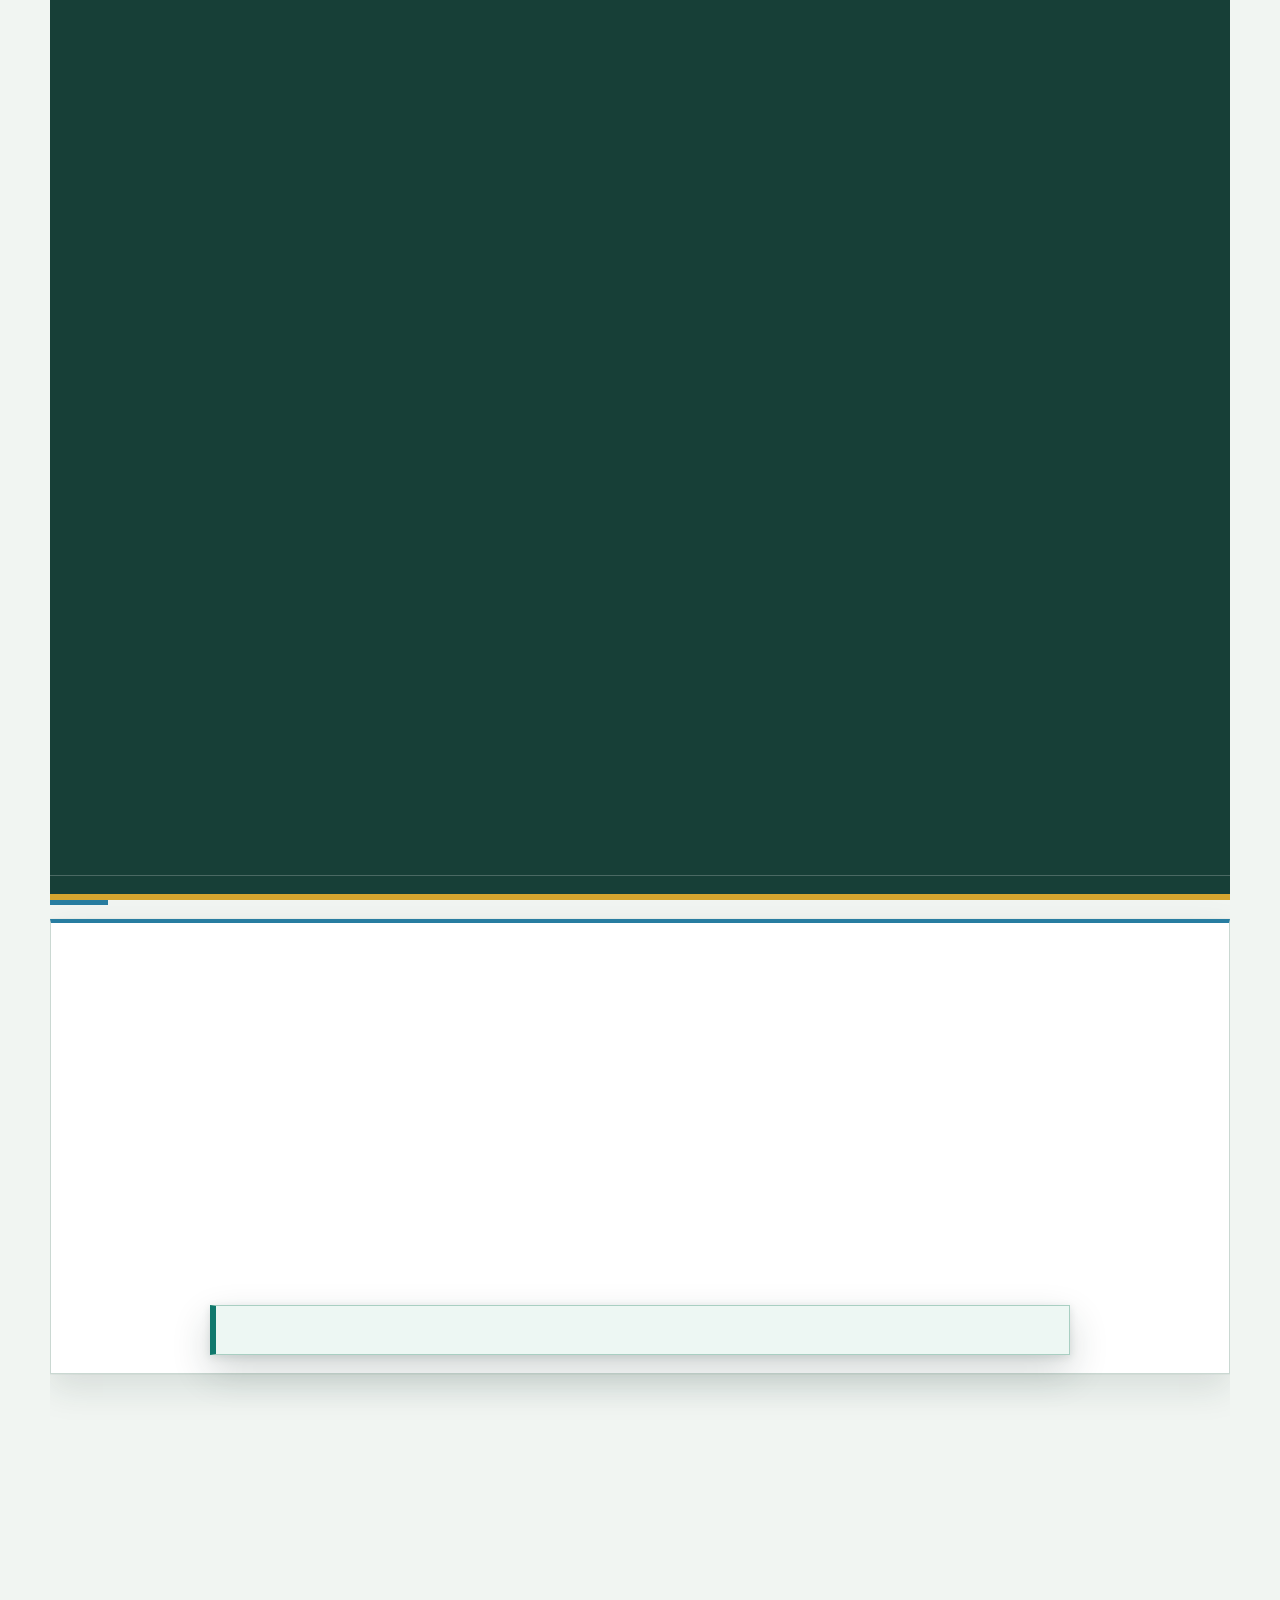
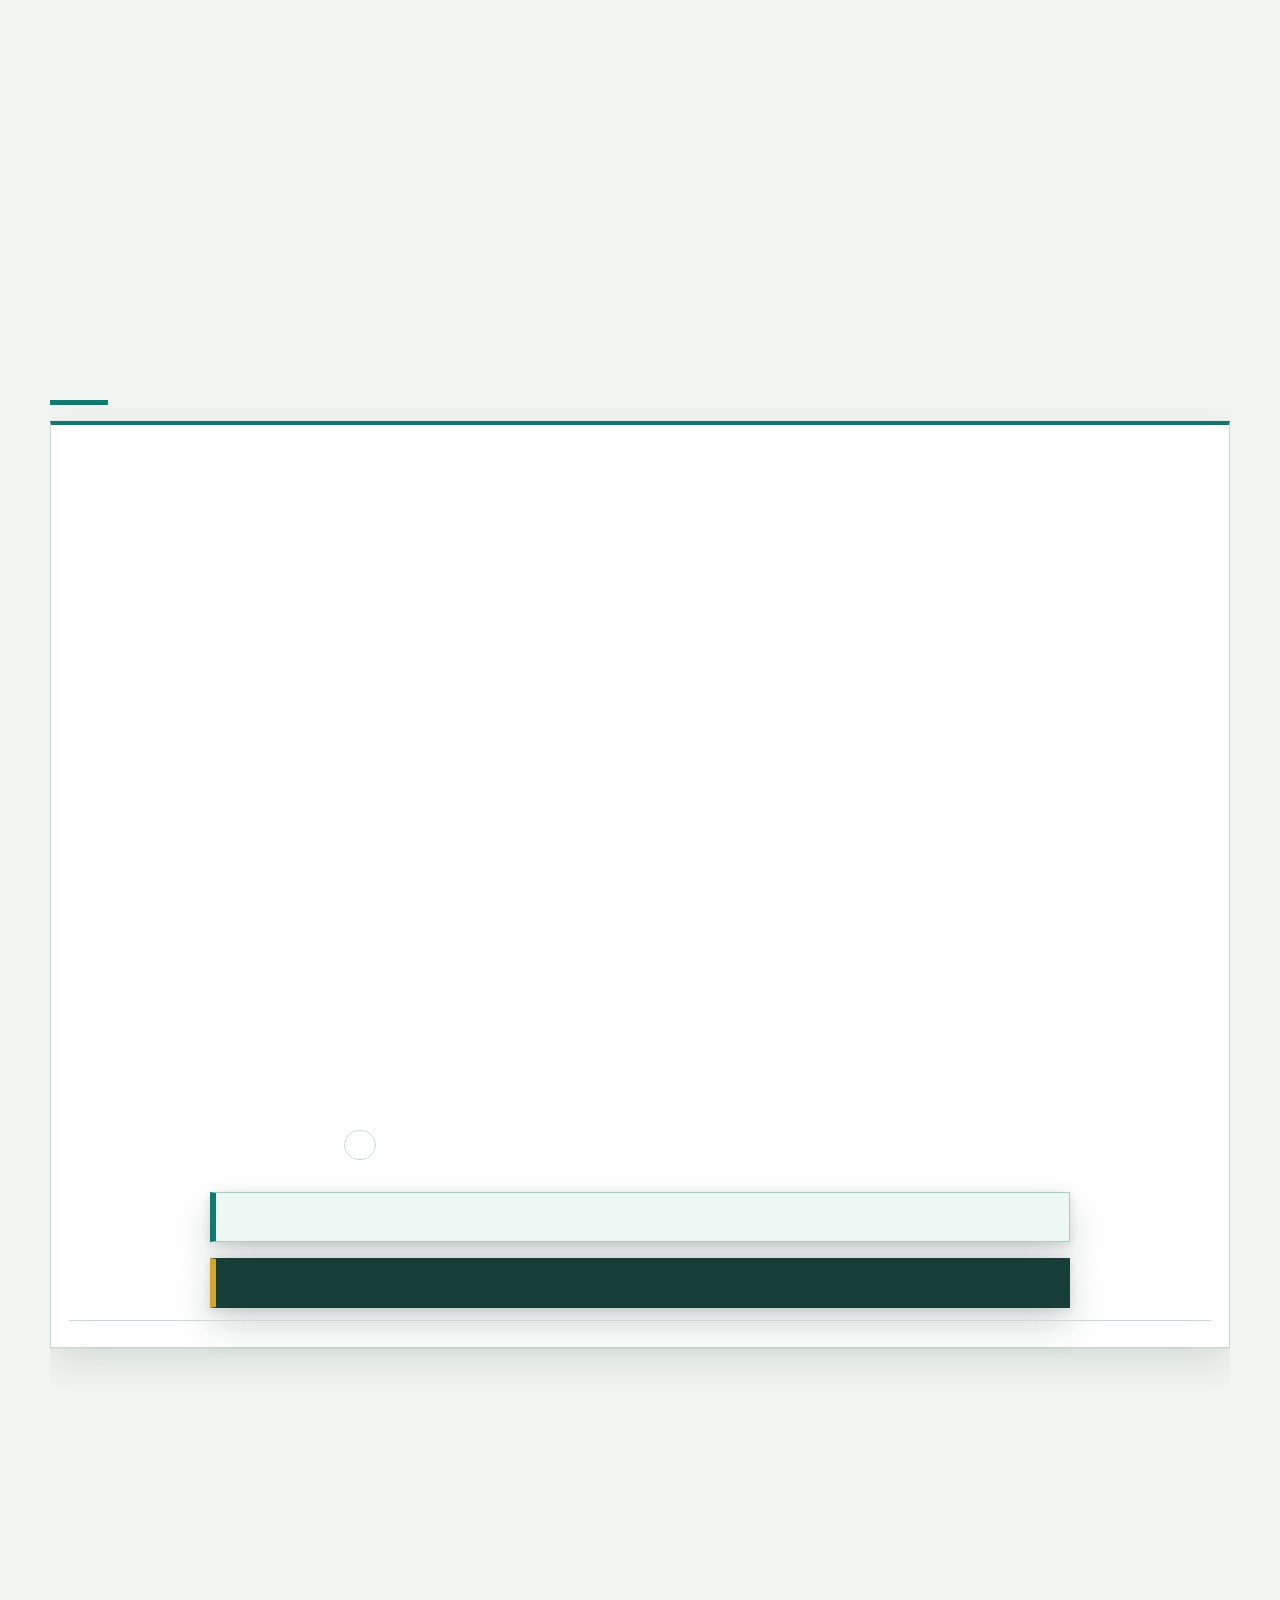
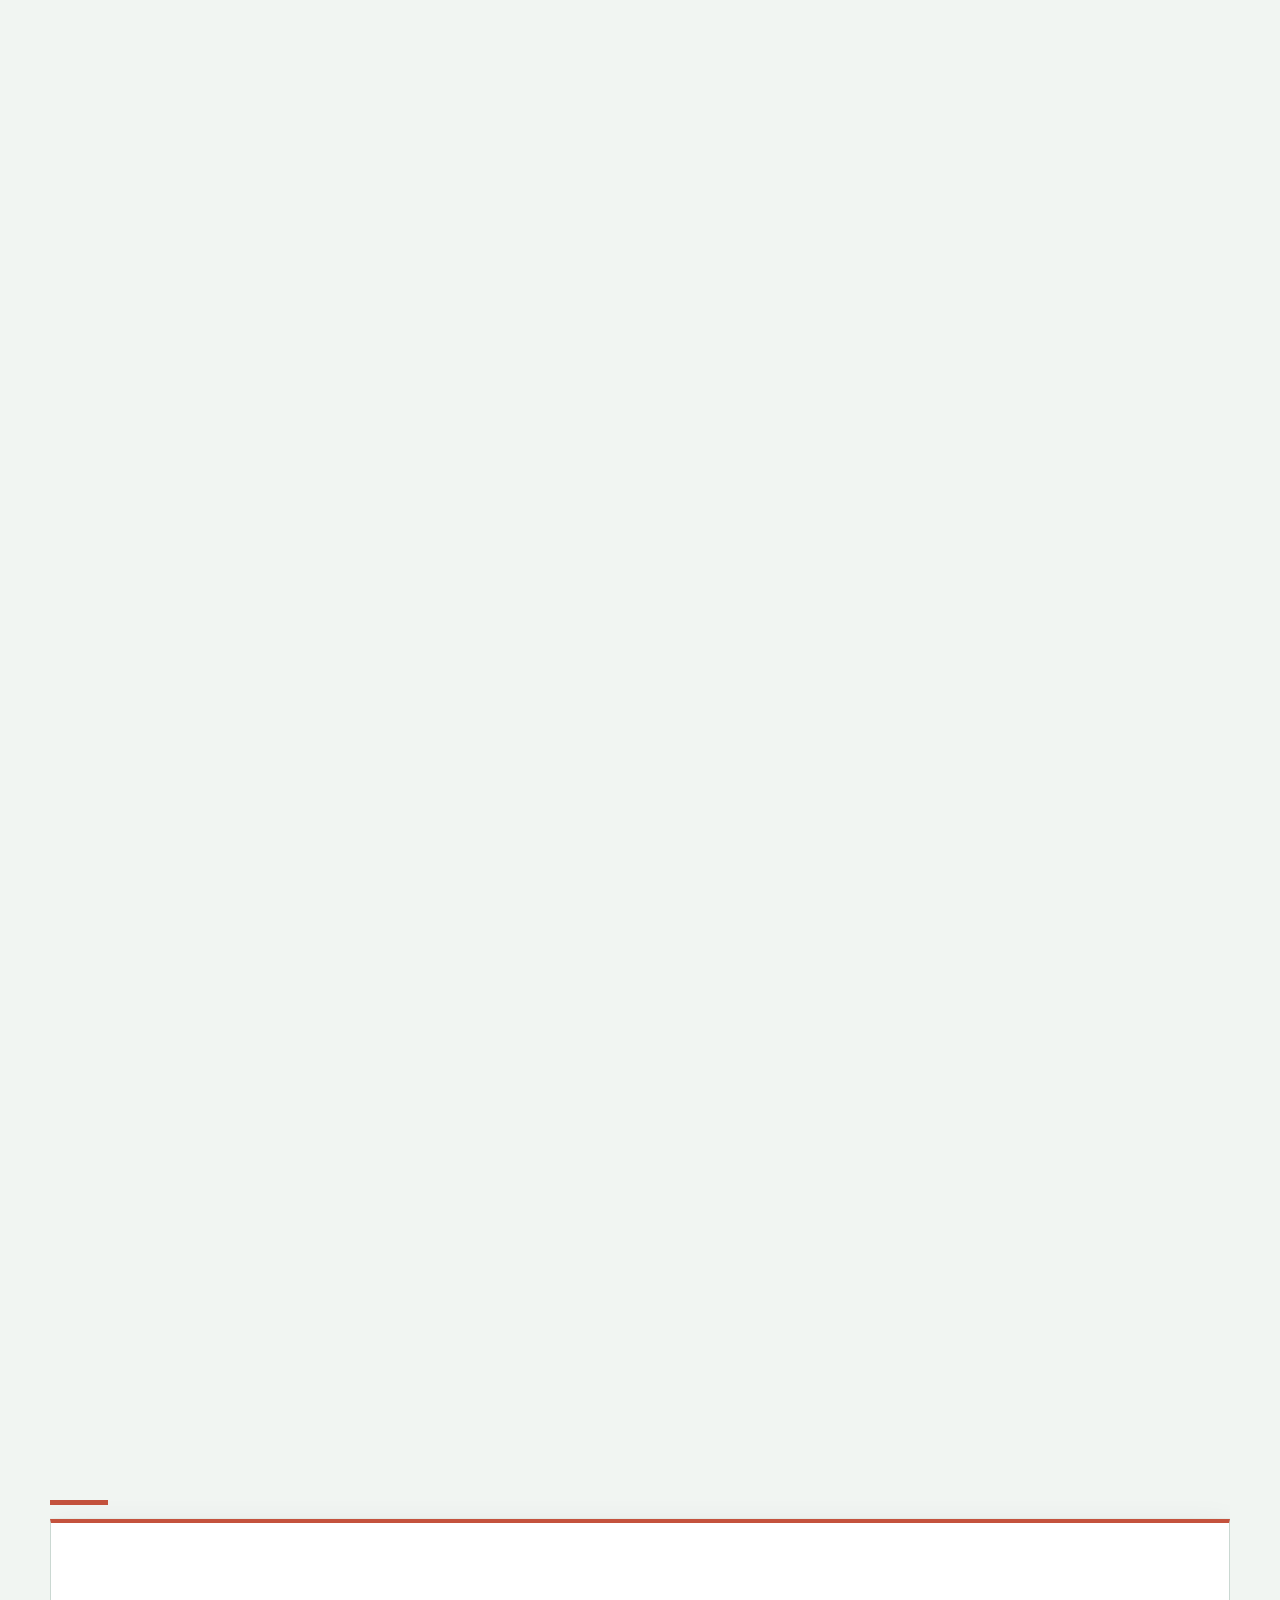
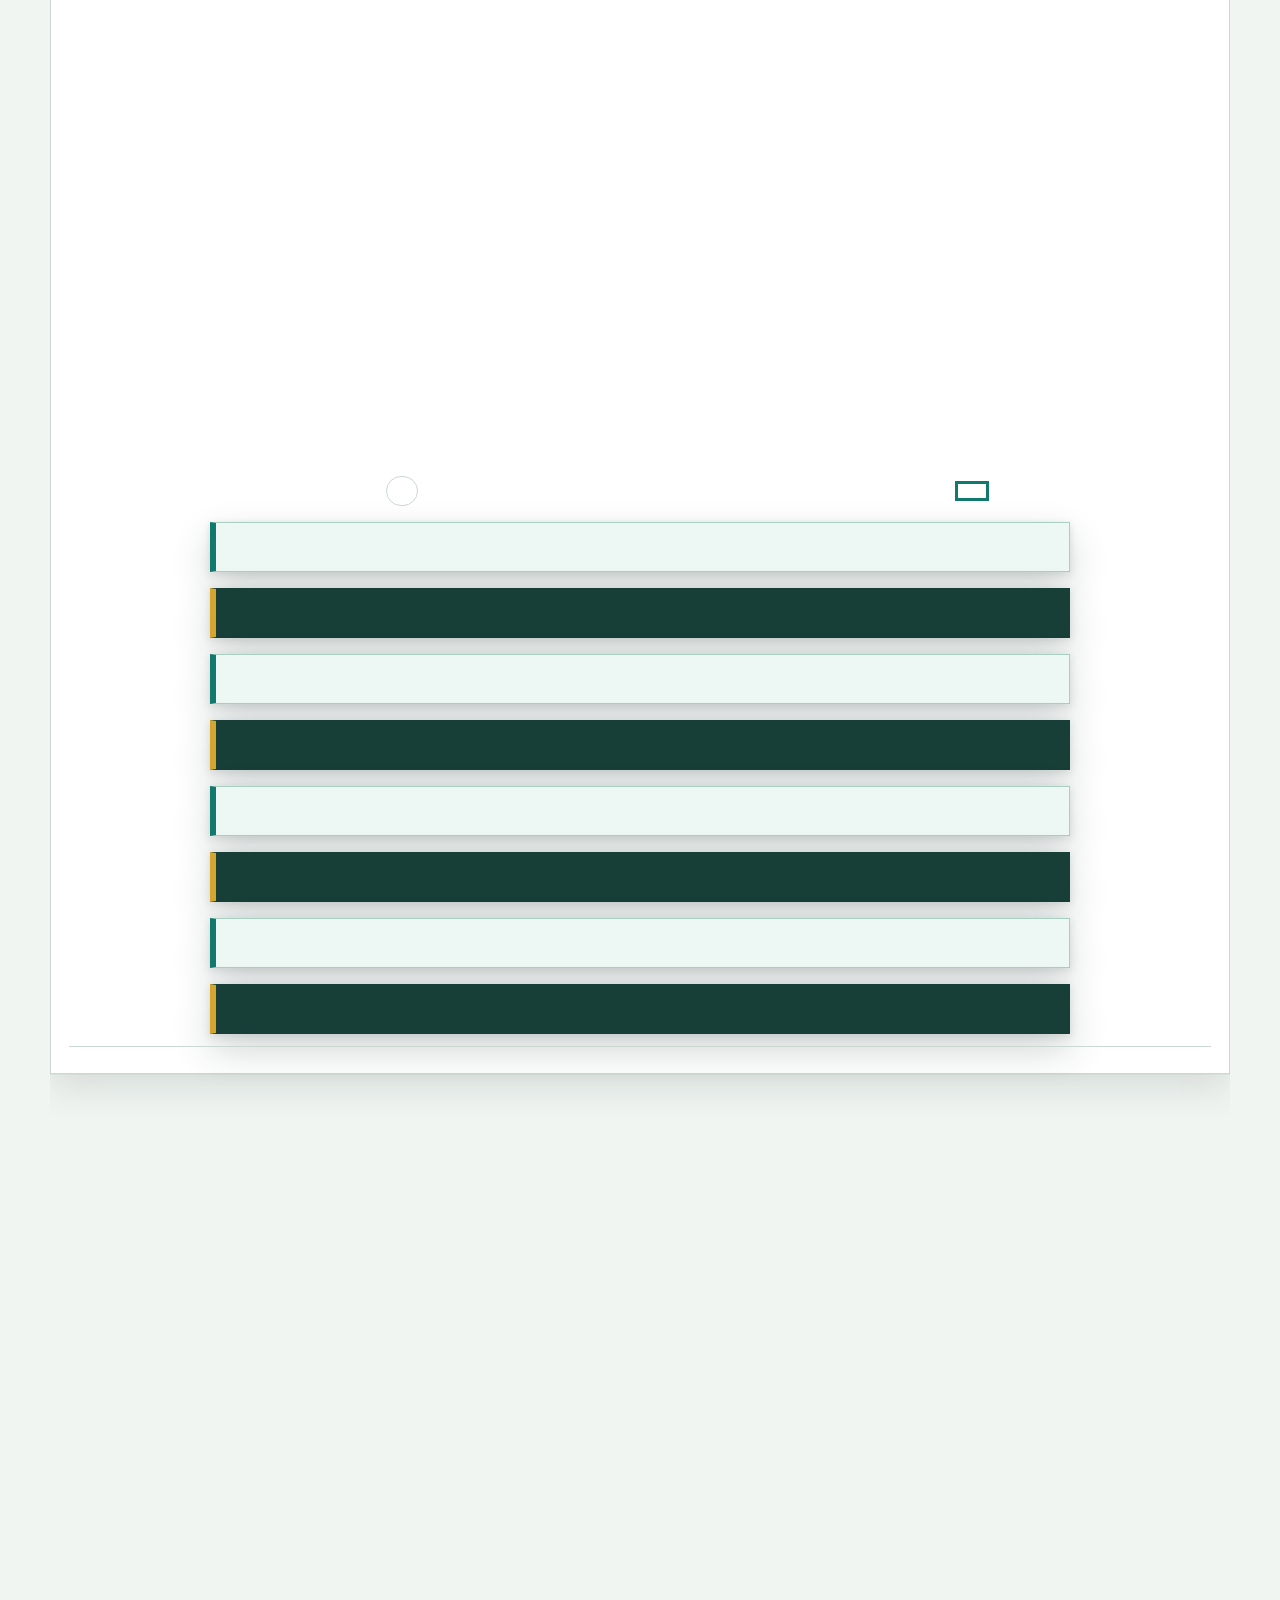
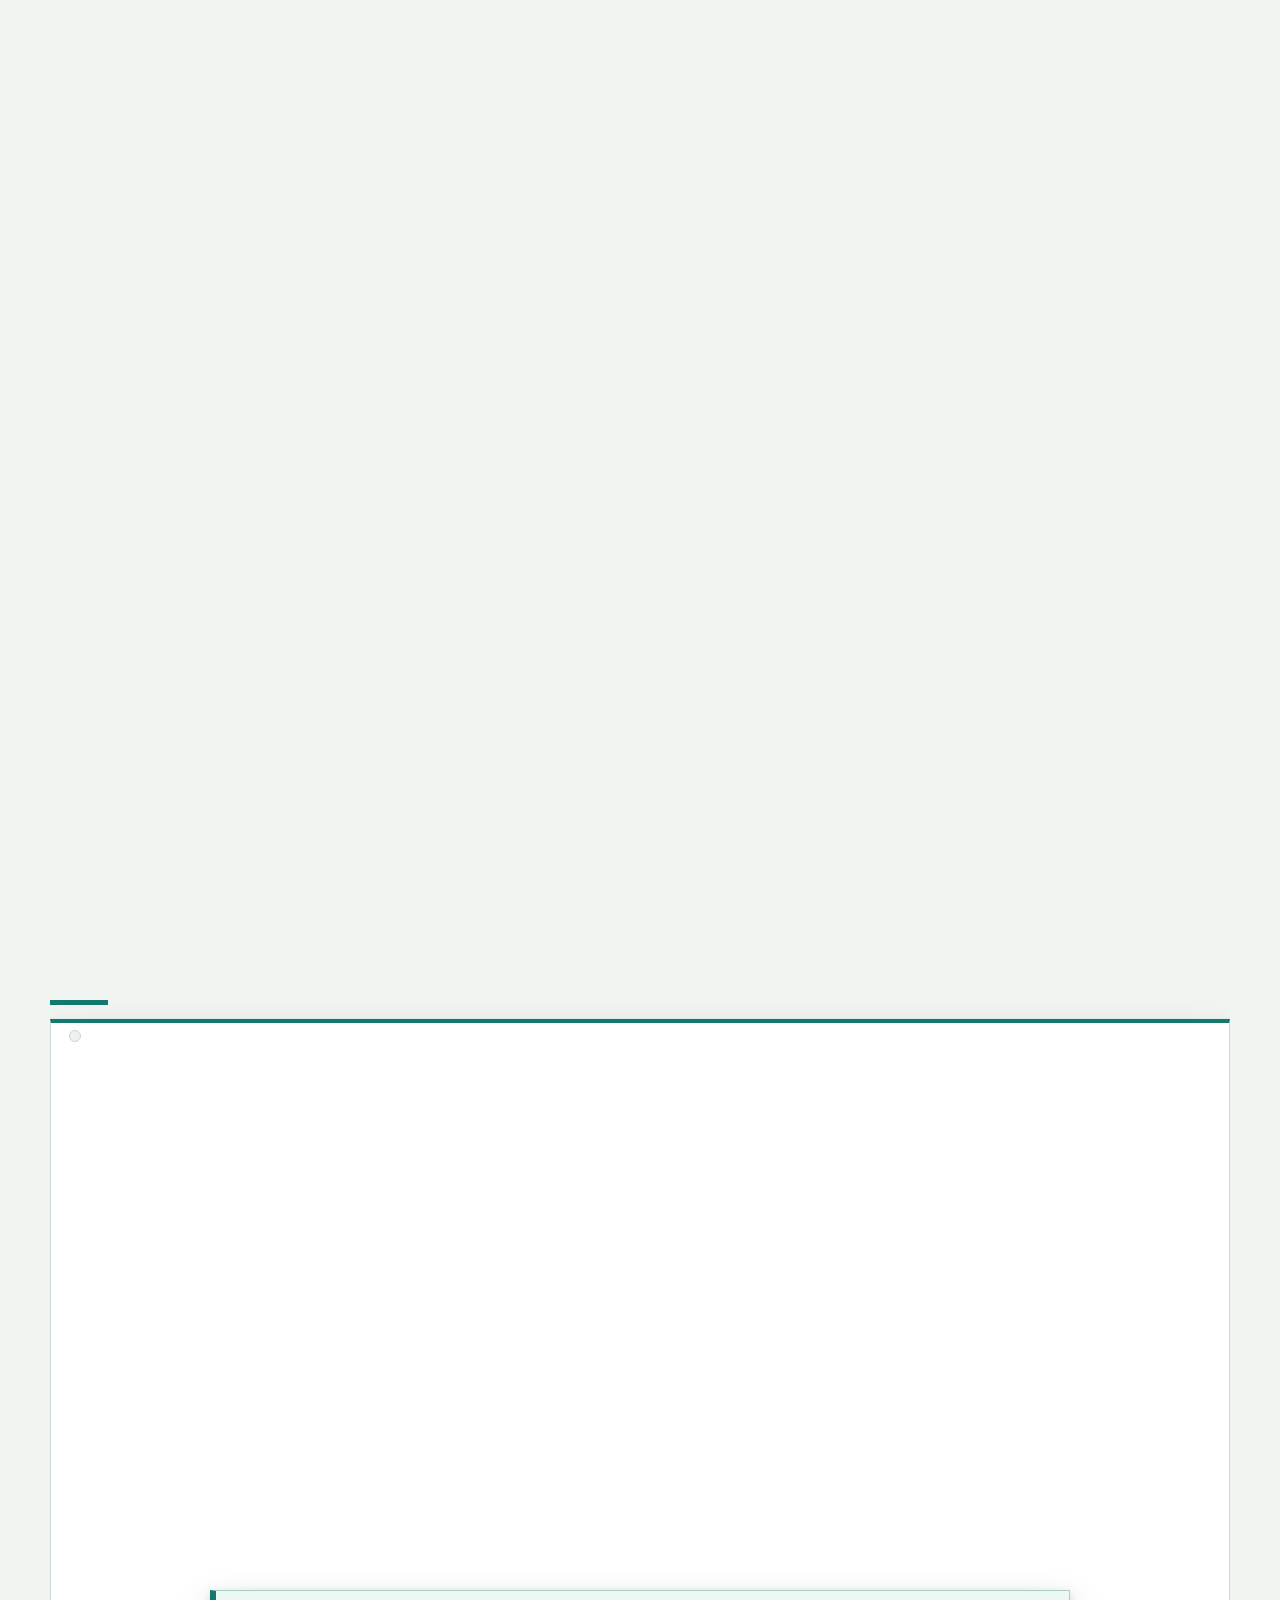
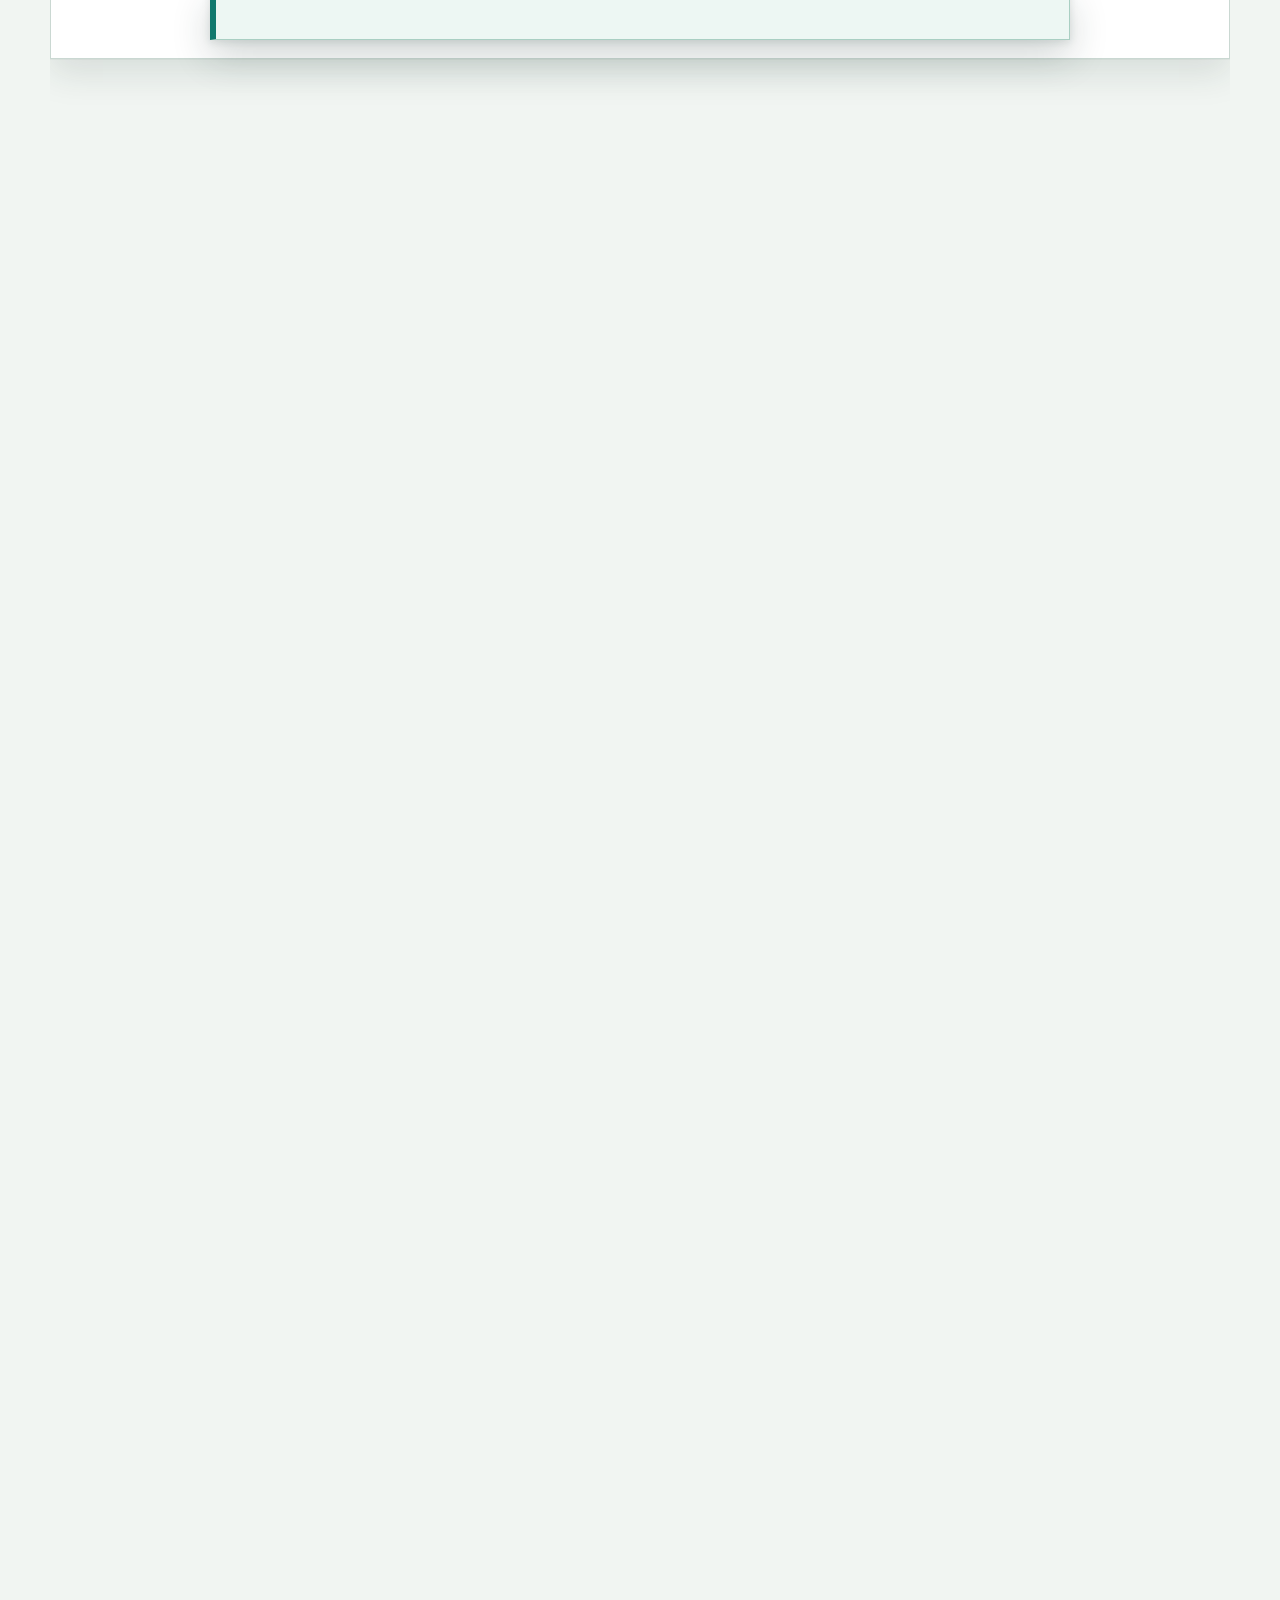
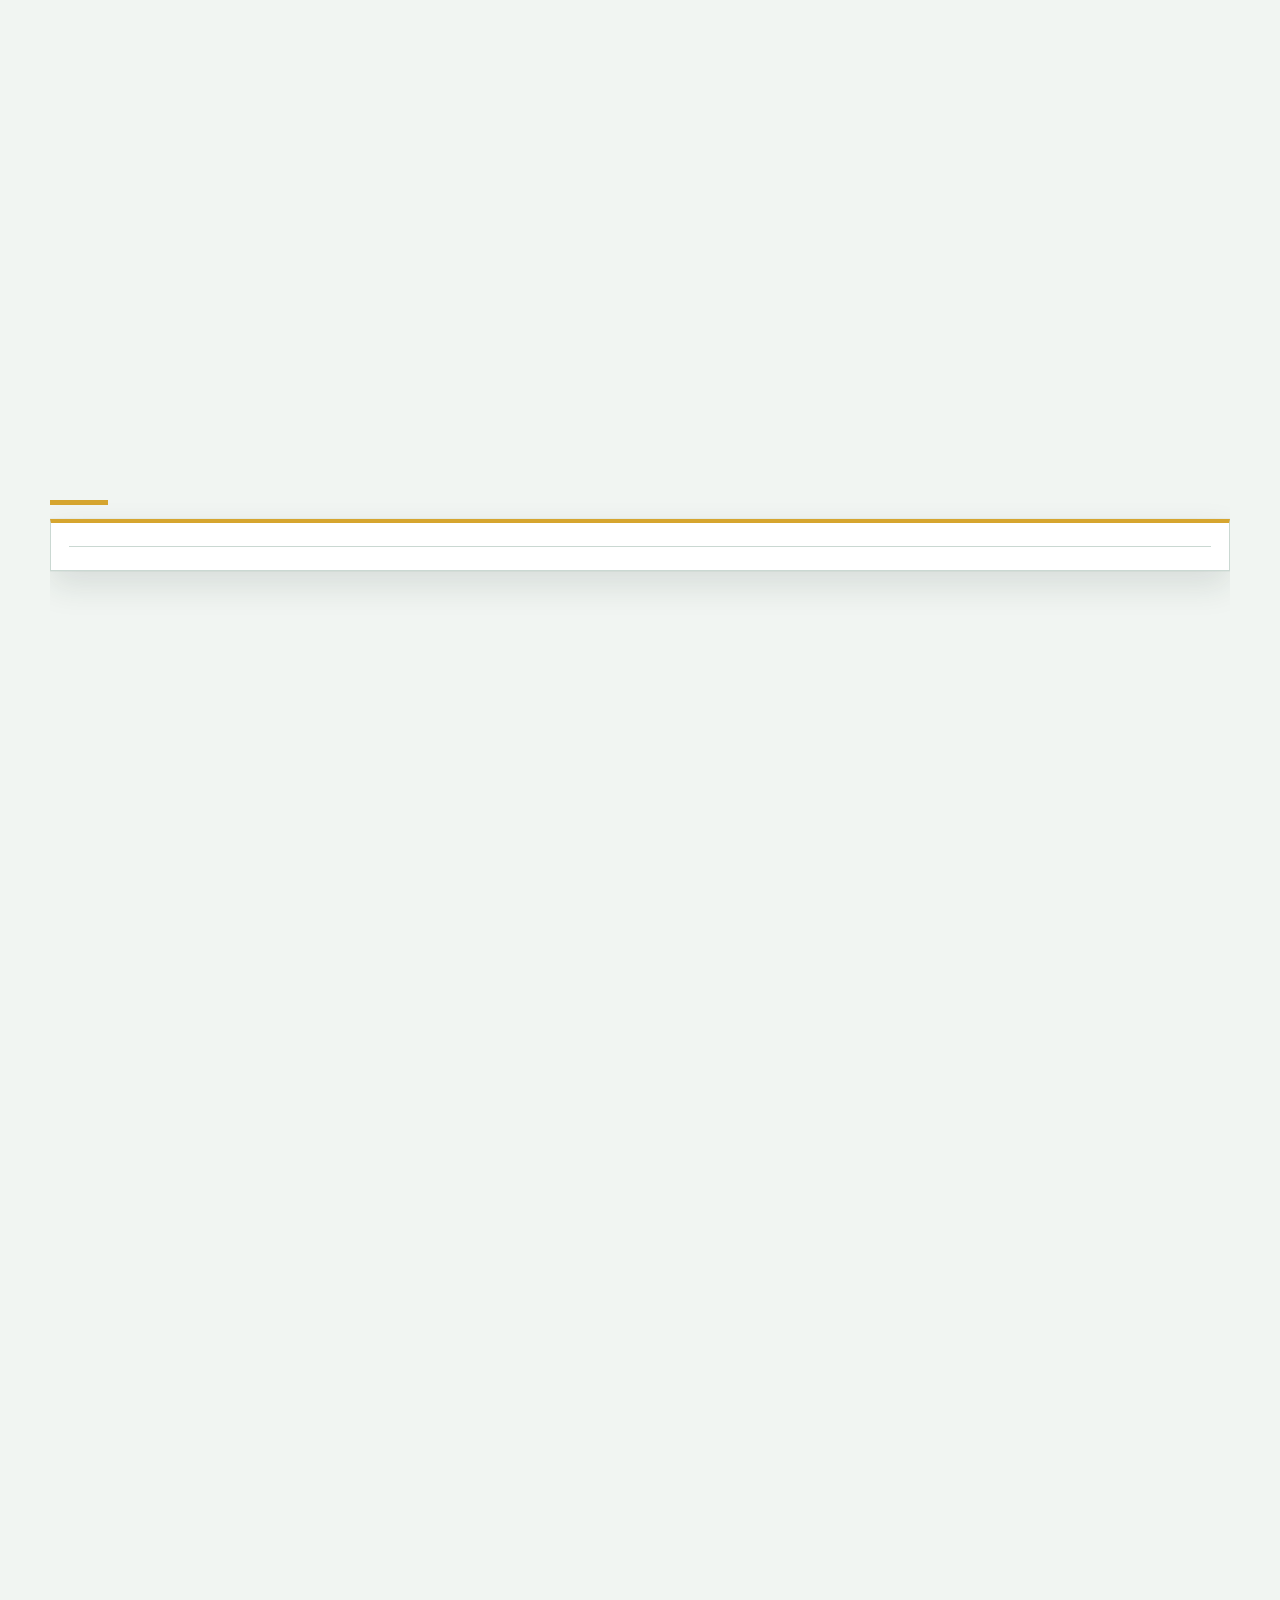
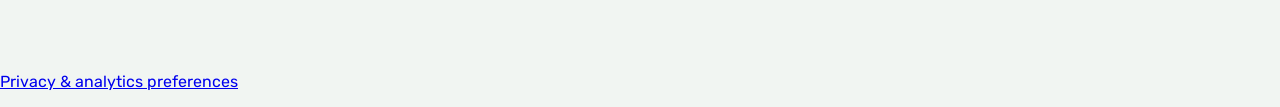
==== commit 547156d3: "Add shared PostHog analytics to climate housing website" ====
--- a/output/index.html
+++ b/output/index.html
@@ -1,6 +1,7 @@
 <!doctype html>
 <html lang="en">
 <head>
+<script src="https://kennethlow.com/analytics/posthog.js"></script>
   <meta charset="utf-8">
   <meta name="viewport" content="width=device-width, initial-scale=1">
   <title>Which Way the Wind Blows: Climate Risk and U.S. Housing Markets</title>
@@ -218,5 +219,6 @@
 <div class="tooltip" id="tooltip"></div>
 <script id="page-data" type="application/json">{"priceRisk":{"hazards":[{"key":"overall","label":"Overall NRI"}],"counties":[{"fips":"40017","county":"Canadian County, OK","state":"OK","hazards":{"overall":{"score":83.492,"rating":"Medium","ratingValue":3}}},{"fips":"37069","county":"Franklin County, NC","state":"NC","hazards":{"overall":{"score":51.718,"rating":"Low","ratingValue":2}}},{"fips":"28143","county":"Tunica County, MS","state":"MS","hazards":{"overall":{"score":36.26,"rating":"Very Low","ratingValue":1}}},{"fips":"51097","county":"King & Queen County, VA","state":"VA","hazards":{"overall":{"score":16.19,"rating":"Very Low","ratingValue":1}}},{"fips":"34007","county":"Camden County, NJ","state":"NJ","hazards":{"overall":{"score":93.225,"rating":"Medium","ratingValue":3}}},{"fips":"01007","county":"Bibb County, AL","state":"AL","hazards":{"overall":{"score":39.122,"rating":"Very Low","ratingValue":1}}},{"fips":"36051","county":"Livingston County, NY","state":"NY","hazards":{"overall":{"score":56.361,"rating":"Low","ratingValue":2}}},{"fips":"36073","county":"Orleans County, NY","state":"NY","hazards":{"overall":{"score":17.875,"rating":"Very Low","ratingValue":1}}},{"fips":"40143","county":"Tulsa County, OK","state":"OK","hazards":{"overall":{"score":97.901,"rating":"High","ratingValue":4}}},{"fips":"40145","county":"Wagoner County, OK","state":"OK","hazards":{"overall":{"score":73.251,"rating":"Low","ratingValue":2}}},{"fips":"36085","county":"Richmond County, NY","state":"NY","hazards":{"overall":{"score":90.999,"rating":"Medium","ratingValue":3}}},{"fips":"36119","county":"Westchester County, NY","state":"NY","hazards":{"overall":{"score":96.183,"rating":"High","ratingValue":4}}},{"fips":"13113","county":"Fayette County, GA","state":"GA","hazards":{"overall":{"score":61.26,"rating":"Low","ratingValue":2}}},{"fips":"13199","county":"Meriwether County, GA","state":"GA","hazards":{"overall":{"score":19.211,"rating":"Very Low","ratingValue":1}}},{"fips":"11001","county":"District of Columbia, DC","state":"DC","hazards":{"overall":{"score":97.583,"rating":"High","ratingValue":4}}},{"fips":"51610","county":"Falls Church, VA","state":"VA","hazards":{"overall":{"score":1.622,"rating":"Very Low","ratingValue":1}}},{"fips":"54037","county":"Jefferson County, WV","state":"WV","hazards":{"overall":{"score":47.805,"rating":"Low","ratingValue":2}}},{"fips":"51157","county":"Rappahannock County, VA","state":"VA","hazards":{"overall":{"score":6.902,"rating":"Very Low","ratingValue":1}}},{"fips":"06065","county":"Riverside County, CA","state":"CA","hazards":{"overall":{"score":99.905,"rating":"Very High","ratingValue":5}}},{"fips":"06071","county":"San Bernardino County, CA","state":"CA","hazards":{"overall":{"score":99.841,"rating":"Very High","ratingValue":5}}},{"fips":"25021","county":"Norfolk County, MA","state":"MA","hazards":{"overall":{"score":92.017,"rating":"Medium","ratingValue":3}}},{"fips":"27059","county":"Isanti County, MN","state":"MN","hazards":{"overall":{"score":26.908,"rating":"Very Low","ratingValue":1}}},{"fips":"27123","county":"Ramsey County, MN","state":"MN","hazards":{"overall":{"score":94.625,"rating":"High","ratingValue":4}}},{"fips":"27141","county":"Sherburne County, MN","state":"MN","hazards":{"overall":{"score":53.562,"rating":"Low","ratingValue":2}}},{"fips":"27163","county":"Washington County, MN","state":"MN","hazards":{"overall":{"score":83.874,"rating":"Medium","ratingValue":3}}},{"fips":"08001","county":"Adams County, CO","state":"CO","hazards":{"overall":{"score":91.19,"rating":"Medium","ratingValue":3}}},{"fips":"36103","county":"Suffolk County, NY","state":"NY","hazards":{"overall":{"score":97.328,"rating":"High","ratingValue":4}}},{"fips":"06013","county":"Contra Costa County, CA","state":"CA","hazards":{"overall":{"score":99.491,"rating":"Very High","ratingValue":5}}},{"fips":"24027","county":"Howard County, MD","state":"MD","hazards":{"overall":{"score":72.424,"rating":"Low","ratingValue":2}}},{"fips":"24035","county":"Queen Anne's County, MD","state":"MD","hazards":{"overall":{"score":35.623,"rating":"Very Low","ratingValue":1}}},{"fips":"17005","county":"Bond County, IL","state":"IL","hazards":{"overall":{"score":36.228,"rating":"Very Low","ratingValue":1}}},{"fips":"17083","county":"Jersey County, IL","state":"IL","hazards":{"overall":{"score":18.861,"rating":"Very Low","ratingValue":1}}},{"fips":"29113","county":"Lincoln County, MO","state":"MO","hazards":{"overall":{"score":67.08,"rating":"Low","ratingValue":2}}},{"fips":"29183","county":"St. Charles County, MO","state":"MO","hazards":{"overall":{"score":92.589,"rating":"Medium","ratingValue":3}}},{"fips":"26147","county":"St. Clair County, MI","state":"MI","hazards":{"overall":{"score":81.997,"rating":"Medium","ratingValue":3}}},{"fips":"48091","county":"Comal County, TX","state":"TX","hazards":{"overall":{"score":92.684,"rating":"Medium","ratingValue":3}}},{"fips":"41009","county":"Columbia County, OR","state":"OR","hazards":{"overall":{"score":70.674,"rating":"Low","ratingValue":2}}},{"fips":"34023","county":"Middlesex County, NJ","state":"NJ","hazards":{"overall":{"score":97.774,"rating":"High","ratingValue":4}}},{"fips":"34025","county":"Monmouth County, NJ","state":"NJ","hazards":{"overall":{"score":96.31,"rating":"High","ratingValue":4}}},{"fips":"39017","county":"Butler County, OH","state":"OH","hazards":{"overall":{"score":91.476,"rating":"Medium","ratingValue":3}}},{"fips":"39025","county":"Clermont County, OH","state":"OH","hazards":{"overall":{"score":77.863,"rating":"Low","ratingValue":2}}},{"fips":"21077","county":"Gallatin County, KY","state":"KY","hazards":{"overall":{"score":17.271,"rating":"Very Low","ratingValue":1}}},{"fips":"39061","county":"Hamilton County, OH","state":"OH","hazards":{"overall":{"score":96.342,"rating":"High","ratingValue":4}}},{"fips":"20209","county":"Wyandotte County, KS","state":"KS","hazards":{"overall":{"score":89.377,"rating":"Medium","ratingValue":3}}},{"fips":"39041","county":"Delaware County, OH","state":"OH","hazards":{"overall":{"score":78.753,"rating":"Low","ratingValue":2}}},{"fips":"39097","county":"Madison County, OH","state":"OH","hazards":{"overall":{"score":24.905,"rating":"Very Low","ratingValue":1}}},{"fips":"42029","county":"Chester County, PA","state":"PA","hazards":{"overall":{"score":91.858,"rating":"Medium","ratingValue":3}}},{"fips":"47015","county":"Cannon County, TN","state":"TN","hazards":{"overall":{"score":22.901,"rating":"Very Low","ratingValue":1}}},{"fips":"47043","county":"Dickson County, TN","state":"TN","hazards":{"overall":{"score":53.467,"rating":"Low","ratingValue":2}}},{"fips":"47159","county":"Smith County, TN","state":"TN","hazards":{"overall":{"score":18.766,"rating":"Very Low","ratingValue":1}}},{"fips":"47187","county":"Williamson County, TN","state":"TN","hazards":{"overall":{"score":85.146,"rating":"Medium","ratingValue":3}}},{"fips":"51620","county":"Franklin City County, VA","state":"VA","hazards":{"overall":{"score":7.538,"rating":"Very Low","ratingValue":1}}},{"fips":"51735","county":"Poquoson, VA","state":"VA","hazards":{"overall":{"score":2.354,"rating":"Very Low","ratingValue":1}}},{"fips":"35061","county":"Valencia County, NM","state":"NM","hazards":{"overall":{"score":82.252,"rating":"Medium","ratingValue":3}}},{"fips":"36095","county":"Schoharie County, NY","state":"NY","hazards":{"overall":{"score":41.349,"rating":"Very Low","ratingValue":1}}},{"fips":"47001","county":"Anderson County, TN","state":"TN","hazards":{"overall":{"score":73.187,"rating":"Low","ratingValue":2}}},{"fips":"12081","county":"Manatee County, FL","state":"FL","hazards":{"overall":{"score":97.551,"rating":"High","ratingValue":4}}},{"fips":"12115","county":"Sarasota County, FL","state":"FL","hazards":{"overall":{"score":98.155,"rating":"High","ratingValue":4}}},{"fips":"39109","county":"Miami County, OH","state":"OH","hazards":{"overall":{"score":61.387,"rating":"Low","ratingValue":2}}},{"fips":"10003","county":"New Castle County, DE","state":"DE","hazards":{"overall":{"score":95.293,"rating":"High","ratingValue":4}}},{"fips":"49057","county":"Weber County, UT","state":"UT","hazards":{"overall":{"score":87.023,"rating":"Medium","ratingValue":3}}},{"fips":"37063","county":"Durham County, NC","state":"NC","hazards":{"overall":{"score":89.631,"rating":"Medium","ratingValue":3}}},{"fips":"13189","county":"McDuffie County, GA","state":"GA","hazards":{"overall":{"score":24.968,"rating":"Very Low","ratingValue":1}}},{"fips":"28163","county":"Yazoo County, MS","state":"MS","hazards":{"overall":{"score":71.151,"rating":"Low","ratingValue":2}}},{"fips":"42099","county":"Perry County, PA","state":"PA","hazards":{"overall":{"score":53.117,"rating":"Low","ratingValue":2}}},{"fips":"26037","county":"Clinton County, MI","state":"MI","hazards":{"overall":{"score":47.042,"rating":"Low","ratingValue":2}}},{"fips":"42085","county":"Mercer County, PA","state":"PA","hazards":{"overall":{"score":77.735,"rating":"Low","ratingValue":2}}},{"fips":"37085","county":"Harnett County, NC","state":"NC","hazards":{"overall":{"score":75.286,"rating":"Low","ratingValue":2}}},{"fips":"21067","county":"Fayette County, KY","state":"KY","hazards":{"overall":{"score":92.048,"rating":"Medium","ratingValue":3}}},{"fips":"21209","county":"Scott County, KY","state":"KY","hazards":{"overall":{"score":56.075,"rating":"Low","ratingValue":2}}},{"fips":"22113","county":"Vermilion Parish, LA","state":"LA","hazards":{"overall":{"score":84.765,"rating":"Medium","ratingValue":3}}},{"fips":"29225","county":"Webster County, MO","state":"MO","hazards":{"overall":{"score":44.593,"rating":"Low","ratingValue":2}}},{"fips":"37089","county":"Henderson County, NC","state":"NC","hazards":{"overall":{"score":83.779,"rating":"Medium","ratingValue":3}}},{"fips":"01097","county":"Mobile County, AL","state":"AL","hazards":{"overall":{"score":98.028,"rating":"High","ratingValue":4}}},{"fips":"48355","county":"Nueces County, TX","state":"TX","hazards":{"overall":{"score":96.628,"rating":"High","ratingValue":4}}},{"fips":"13029","county":"Bryan County, GA","state":"GA","hazards":{"overall":{"score":66.635,"rating":"Low","ratingValue":2}}},{"fips":"02020","county":"Anchorage Borough, AK","state":"AK","hazards":{"overall":{"score":97.392,"rating":"High","ratingValue":4}}},{"fips":"02170","county":"Matanuska-Susitna Borough, AK","state":"AK","hazards":{"overall":{"score":93.257,"rating":"Medium","ratingValue":3}}},{"fips":"48245","county":"Jefferson County, TX","state":"TX","hazards":{"overall":{"score":95.674,"rating":"High","ratingValue":4}}},{"fips":"22017","county":"Caddo Parish, LA","state":"LA","hazards":{"overall":{"score":92.621,"rating":"Medium","ratingValue":3}}},{"fips":"01001","county":"Autauga County, AL","state":"AL","hazards":{"overall":{"score":57.57,"rating":"Low","ratingValue":2}}},{"fips":"41039","county":"Lane County, OR","state":"OR","hazards":{"overall":{"score":96.406,"rating":"High","ratingValue":4}}},{"fips":"54011","county":"Cabell County, WV","state":"WV","hazards":{"overall":{"score":85.369,"rating":"Medium","ratingValue":3}}},{"fips":"39087","county":"Lawrence County, OH","state":"OH","hazards":{"overall":{"score":70.992,"rating":"Low","ratingValue":2}}},{"fips":"54099","county":"Wayne County, WV","state":"WV","hazards":{"overall":{"score":79.803,"rating":"Low","ratingValue":2}}},{"fips":"17007","county":"Boone County, IL","state":"IL","hazards":{"overall":{"score":57.347,"rating":"Low","ratingValue":2}}},{"fips":"17201","county":"Winnebago County, IL","state":"IL","hazards":{"overall":{"score":92.366,"rating":"Medium","ratingValue":3}}},{"fips":"08013","county":"Boulder County, CO","state":"CO","hazards":{"overall":{"score":90.712,"rating":"Medium","ratingValue":3}}},{"fips":"13259","county":"Stewart County, GA","state":"GA","hazards":{"overall":{"score":5.852,"rating":"Very Low","ratingValue":1}}},{"fips":"48107","county":"Crosby County, TX","state":"TX","hazards":{"overall":{"score":23.728,"rating":"Very Low","ratingValue":1}}},{"fips":"21221","county":"Trigg County, KY","state":"KY","hazards":{"overall":{"score":48.41,"rating":"Low","ratingValue":2}}},{"fips":"21101","county":"Henderson County, KY","state":"KY","hazards":{"overall":{"score":73.155,"rating":"Low","ratingValue":2}}},{"fips":"18173","county":"Warrick County, IN","state":"IN","hazards":{"overall":{"score":65.108,"rating":"Low","ratingValue":2}}},{"fips":"54003","county":"Berkeley County, WV","state":"WV","hazards":{"overall":{"score":68.257,"rating":"Low","ratingValue":2}}},{"fips":"12091","county":"Okaloosa County, FL","state":"FL","hazards":{"overall":{"score":92.462,"rating":"Medium","ratingValue":3}}},{"fips":"48459","county":"Upshur County, TX","state":"TX","hazards":{"overall":{"score":66.921,"rating":"Low","ratingValue":2}}},{"fips":"37129","county":"New Hanover County, NC","state":"NC","hazards":{"overall":{"score":96.12,"rating":"High","ratingValue":4}}},{"fips":"42049","county":"Erie County, PA","state":"PA","hazards":{"overall":{"score":84.097,"rating":"Medium","ratingValue":3}}},{"fips":"48375","county":"Potter County, TX","state":"TX","hazards":{"overall":{"score":90.49,"rating":"Medium","ratingValue":3}}},{"fips":"51019","county":"Bedford County, VA","state":"VA","hazards":{"overall":{"score":51.177,"rating":"Low","ratingValue":2}}},{"fips":"40135","county":"Sequoyah County, OK","state":"OK","hazards":{"overall":{"score":79.103,"rating":"Low","ratingValue":2}}},{"fips":"20177","county":"Shawnee County, KS","state":"KS","hazards":{"overall":{"score":88.041,"rating":"Medium","ratingValue":3}}},{"fips":"01003","county":"Baldwin County, AL","state":"AL","hazards":{"overall":{"score":96.724,"rating":"High","ratingValue":4}}},{"fips":"29211","county":"Sullivan County, MO","state":"MO","hazards":{"overall":{"score":10.115,"rating":"Very Low","ratingValue":1}}},{"fips":"42113","county":"Sullivan County, PA","state":"PA","hazards":{"overall":{"score":10.719,"rating":"Very Low","ratingValue":1}}},{"fips":"54089","county":"Summers County, WV","state":"WV","hazards":{"overall":{"score":40.235,"rating":"Very Low","ratingValue":1}}},{"fips":"48447","county":"Throckmorton County, TX","state":"TX","hazards":{"overall":{"score":3.308,"rating":"Very Low","ratingValue":1}}},{"fips":"28141","county":"Tishomingo County, MS","state":"MS","hazards":{"overall":{"score":37.087,"rating":"Very Low","ratingValue":1}}},{"fips":"53069","county":"Wahkiakum County, WA","state":"WA","hazards":{"overall":{"score":19.275,"rating":"Very Low","ratingValue":1}}},{"fips":"41063","county":"Wallowa County, OR","state":"OR","hazards":{"overall":{"score":33.969,"rating":"Very Low","ratingValue":1}}},{"fips":"48475","county":"Ward County, TX","state":"TX","hazards":{"overall":{"score":15.363,"rating":"Very Low","ratingValue":1}}},{"fips":"12133","county":"Washington County, FL","state":"FL","hazards":{"overall":{"score":59.447,"rating":"Low","ratingValue":2}}},{"fips":"21229","county":"Washington County, KY","state":"KY","hazards":{"overall":{"score":16.73,"rating":"Very Low","ratingValue":1}}},{"fips":"31179","county":"Wayne County, NE","state":"NE","hazards":{"overall":{"score":13.963,"rating":"Very Low","ratingValue":1}}},{"fips":"30107","county":"Wheatland County, MT","state":"MT","hazards":{"overall":{"score":3.499,"rating":"Very Low","ratingValue":1}}},{"fips":"19191","county":"Winneshiek County, IA","state":"IA","hazards":{"overall":{"score":36.196,"rating":"Very Low","ratingValue":1}}},{"fips":"39175","county":"Wyandot County, OH","state":"OH","hazards":{"overall":{"score":17.398,"rating":"Very Low","ratingValue":1}}},{"fips":"36121","county":"Wyoming County, NY","state":"NY","hazards":{"overall":{"score":41.253,"rating":"Very Low","ratingValue":1}}},{"fips":"48501","county":"Yoakum County, TX","state":"TX","hazards":{"overall":{"score":46.056,"rating":"Low","ratingValue":2}}},{"fips":"18007","county":"Benton County, IN","state":"IN","hazards":{"overall":{"score":4.866,"rating":"Very Low","ratingValue":1}}},{"fips":"18171","county":"Warren County, IN","state":"IN","hazards":{"overall":{"score":5.757,"rating":"Very Low","ratingValue":1}}},{"fips":"51079","county":"Greene County, VA","state":"VA","hazards":{"overall":{"score":9.288,"rating":"Very Low","ratingValue":1}}},{"fips":"13221","county":"Oglethorpe County, GA","state":"GA","hazards":{"overall":{"score":8.111,"rating":"Very Low","ratingValue":1}}},{"fips":"22109","county":"Terrebonne Parish, LA","state":"LA","hazards":{"overall":{"score":94.243,"rating":"Medium","ratingValue":3}}},{"fips":"13153","county":"Houston County, GA","state":"GA","hazards":{"overall":{"score":70.483,"rating":"Low","ratingValue":2}}},{"fips":"18121","county":"Parke County, IN","state":"IN","hazards":{"overall":{"score":27.576,"rating":"Very Low","ratingValue":1}}},{"fips":"30095","county":"Stillwater County, MT","state":"MT","hazards":{"overall":{"score":16.762,"rating":"Very Low","ratingValue":1}}},{"fips":"48441","county":"Taylor County, TX","state":"TX","hazards":{"overall":{"score":83.81,"rating":"Medium","ratingValue":3}}},{"fips":"19183","county":"Washington County, IA","state":"IA","hazards":{"overall":{"score":44.179,"rating":"Low","ratingValue":2}}},{"fips":"28031","county":"Covington County, MS","state":"MS","hazards":{"overall":{"score":50.827,"rating":"Low","ratingValue":2}}},{"fips":"19013","county":"Black Hawk County, IA","state":"IA","hazards":{"overall":{"score":76.59,"rating":"Low","ratingValue":2}}},{"fips":"42089","county":"Monroe County, PA","state":"PA","hazards":{"overall":{"score":85.083,"rating":"Medium","ratingValue":3}}},{"fips":"55069","county":"Lincoln County, WI","state":"WI","hazards":{"overall":{"score":52.64,"rating":"Low","ratingValue":2}}},{"fips":"15009","county":"Maui County, HI","state":"HI","hazards":{"overall":{"score":93.13,"rating":"Medium","ratingValue":3}}},{"fips":"55105","county":"Rock County, WI","state":"WI","hazards":{"overall":{"score":86.355,"rating":"Medium","ratingValue":3}}},{"fips":"18105","county":"Monroe County, IN","state":"IN","hazards":{"overall":{"score":75.986,"rating":"Low","ratingValue":2}}},{"fips":"26075","county":"Jackson County, MI","state":"MI","hazards":{"overall":{"score":76.463,"rating":"Low","ratingValue":2}}},{"fips":"12061","county":"Indian River County, FL","state":"FL","hazards":{"overall":{"score":95.642,"rating":"High","ratingValue":4}}},{"fips":"01103","county":"Morgan County, AL","state":"AL","hazards":{"overall":{"score":88.836,"rating":"Medium","ratingValue":3}}},{"fips":"22043","county":"Grant Parish, LA","state":"LA","hazards":{"overall":{"score":29.612,"rating":"Very Low","ratingValue":1}}},{"fips":"01077","county":"Lauderdale County, AL","state":"AL","hazards":{"overall":{"score":85.496,"rating":"Medium","ratingValue":3}}},{"fips":"17099","county":"LaSalle County, IL","state":"IL","hazards":{"overall":{"score":86.101,"rating":"Medium","ratingValue":3}}},{"fips":"13027","county":"Brooks County, GA","state":"GA","hazards":{"overall":{"score":42.112,"rating":"Very Low","ratingValue":1}}},{"fips":"13101","county":"Echols County, GA","state":"GA","hazards":{"overall":{"score":0.541,"rating":"Very Low","ratingValue":1}}},{"fips":"13185","county":"Lowndes County, GA","state":"GA","hazards":{"overall":{"score":72.646,"rating":"Low","ratingValue":2}}},{"fips":"49005","county":"Cache County, UT","state":"UT","hazards":{"overall":{"score":66.539,"rating":"Low","ratingValue":2}}},{"fips":"13313","county":"Whitfield County, GA","state":"GA","hazards":{"overall":{"score":81.489,"rating":"Medium","ratingValue":3}}},{"fips":"39013","county":"Belmont County, OH","state":"OH","hazards":{"overall":{"score":75.191,"rating":"Low","ratingValue":2}}},{"fips":"46103","county":"Pennington County, SD","state":"SD","hazards":{"overall":{"score":78.562,"rating":"Low","ratingValue":2}}},{"fips":"06023","county":"Humboldt County, CA","state":"CA","hazards":{"overall":{"score":96.756,"rating":"High","ratingValue":4}}},{"fips":"39023","county":"Clark County, OH","state":"OH","hazards":{"overall":{"score":77.099,"rating":"Low","ratingValue":2}}},{"fips":"38015","county":"Burleigh County, ND","state":"ND","hazards":{"overall":{"score":85.115,"rating":"Medium","ratingValue":3}}},{"fips":"37049","county":"Craven County, NC","state":"NC","hazards":{"overall":{"score":93.575,"rating":"Medium","ratingValue":3}}},{"fips":"21091","county":"Hancock County, KY","state":"KY","hazards":{"overall":{"score":28.753,"rating":"Very Low","ratingValue":1}}},{"fips":"13025","county":"Brantley County, GA","state":"GA","hazards":{"overall":{"score":18.289,"rating":"Very Low","ratingValue":1}}},{"fips":"18091","county":"LaPorte County, IN","state":"IN","hazards":{"overall":{"score":78.88,"rating":"Low","ratingValue":2}}},{"fips":"53015","county":"Cowlitz County, WA","state":"WA","hazards":{"overall":{"score":90.299,"rating":"Medium","ratingValue":3}}},{"fips":"51021","county":"Bland County, VA","state":"VA","hazards":{"overall":{"score":13.041,"rating":"Very Low","ratingValue":1}}},{"fips":"19061","county":"Dubuque County, IA","state":"IA","hazards":{"overall":{"score":63.581,"rating":"Low","ratingValue":2}}},{"fips":"21139","county":"Livingston County, KY","state":"KY","hazards":{"overall":{"score":27.131,"rating":"Very Low","ratingValue":1}}},{"fips":"17127","county":"Massac County, IL","state":"IL","hazards":{"overall":{"score":61.609,"rating":"Low","ratingValue":2}}},{"fips":"48175","county":"Goliad County, TX","state":"TX","hazards":{"overall":{"score":22.583,"rating":"Very Low","ratingValue":1}}},{"fips":"16077","county":"Power County, ID","state":"ID","hazards":{"overall":{"score":16.921,"rating":"Very Low","ratingValue":1}}},{"fips":"48005","county":"Angelina County, TX","state":"TX","hazards":{"overall":{"score":71.819,"rating":"Low","ratingValue":2}}},{"fips":"05149","county":"Yell County, AR","state":"AR","hazards":{"overall":{"score":58.938,"rating":"Low","ratingValue":2}}},{"fips":"28067","county":"Jones County, MS","state":"MS","hazards":{"overall":{"score":80.216,"rating":"Low","ratingValue":2}}},{"fips":"22097","county":"St. Landry Parish, LA","state":"LA","hazards":{"overall":{"score":88.2,"rating":"Medium","ratingValue":3}}},{"fips":"48213","county":"Henderson County, TX","state":"TX","hazards":{"overall":{"score":84.542,"rating":"Medium","ratingValue":3}}},{"fips":"53041","county":"Lewis County, WA","state":"WA","hazards":{"overall":{"score":89.695,"rating":"Medium","ratingValue":3}}},{"fips":"18085","county":"Kosciusko County, IN","state":"IN","hazards":{"overall":{"score":66.317,"rating":"Low","ratingValue":2}}},{"fips":"38049","county":"McHenry County, ND","state":"ND","hazards":{"overall":{"score":11.737,"rating":"Very Low","ratingValue":1}}},{"fips":"49051","county":"Wasatch County, UT","state":"UT","hazards":{"overall":{"score":33.524,"rating":"Very Low","ratingValue":1}}},{"fips":"39141","county":"Ross County, OH","state":"OH","hazards":{"overall":{"score":62.882,"rating":"Low","ratingValue":2}}},{"fips":"05145","county":"White County, AR","state":"AR","hazards":{"overall":{"score":85.719,"rating":"Medium","ratingValue":3}}},{"fips":"12023","county":"Columbia County, FL","state":"FL","hazards":{"overall":{"score":69.72,"rating":"Low","ratingValue":2}}},{"fips":"41035","county":"Klamath County, OR","state":"OR","hazards":{"overall":{"score":77.926,"rating":"Low","ratingValue":2}}},{"fips":"27131","county":"Rice County, MN","state":"MN","hazards":{"overall":{"score":75.445,"rating":"Low","ratingValue":2}}},{"fips":"18177","county":"Wayne County, IN","state":"IN","hazards":{"overall":{"score":74.109,"rating":"Low","ratingValue":2}}},{"fips":"16043","county":"Fremont County, ID","state":"ID","hazards":{"overall":{"score":38.263,"rating":"Very Low","ratingValue":1}}},{"fips":"37083","county":"Halifax County, NC","state":"NC","hazards":{"overall":{"score":72.901,"rating":"Low","ratingValue":2}}},{"fips":"35005","county":"Chaves County, NM","state":"NM","hazards":{"overall":{"score":87.627,"rating":"Medium","ratingValue":3}}},{"fips":"33001","county":"Belknap County, NH","state":"NH","hazards":{"overall":{"score":57.379,"rating":"Low","ratingValue":2}}},{"fips":"53071","county":"Walla Walla County, WA","state":"WA","hazards":{"overall":{"score":60.369,"rating":"Low","ratingValue":2}}},{"fips":"39009","county":"Athens County, OH","state":"OH","hazards":{"overall":{"score":68.734,"rating":"Low","ratingValue":2}}},{"fips":"56045","county":"Weston County, WY","state":"WY","hazards":{"overall":{"score":7.888,"rating":"Very Low","ratingValue":1}}},{"fips":"50021","county":"Rutland County, VT","state":"VT","hazards":{"overall":{"score":50.477,"rating":"Low","ratingValue":2}}},{"fips":"27111","county":"Otter Tail County, MN","state":"MN","hazards":{"overall":{"score":79.389,"rating":"Low","ratingValue":2}}},{"fips":"48001","county":"Anderson County, TX","state":"TX","hazards":{"overall":{"score":73.632,"rating":"Low","ratingValue":2}}},{"fips":"29045","county":"Clark County, MO","state":"MO","hazards":{"overall":{"score":21.819,"rating":"Very Low","ratingValue":1}}},{"fips":"37099","county":"Jackson County, NC","state":"NC","hazards":{"overall":{"score":80.471,"rating":"Low","ratingValue":2}}},{"fips":"06109","county":"Tuolumne County, CA","state":"CA","hazards":{"overall":{"score":85.21,"rating":"Medium","ratingValue":3}}},{"fips":"01031","county":"Coffee County, AL","state":"AL","hazards":{"overall":{"score":83.429,"rating":"Medium","ratingValue":3}}},{"fips":"01071","county":"Jackson County, AL","state":"AL","hazards":{"overall":{"score":79.039,"rating":"Low","ratingValue":2}}},{"fips":"40147","county":"Washington County, OK","state":"OK","hazards":{"overall":{"score":76.113,"rating":"Low","ratingValue":2}}},{"fips":"48073","county":"Cherokee County, TX","state":"TX","hazards":{"overall":{"score":61.641,"rating":"Low","ratingValue":2}}},{"fips":"21011","county":"Bath County, KY","state":"KY","hazards":{"overall":{"score":13.709,"rating":"Very Low","ratingValue":1}}},{"fips":"39091","county":"Logan County, OH","state":"OH","hazards":{"overall":{"score":53.212,"rating":"Low","ratingValue":2}}},{"fips":"05055","county":"Greene County, AR","state":"AR","hazards":{"overall":{"score":80.184,"rating":"Low","ratingValue":2}}},{"fips":"21107","county":"Hopkins County, KY","state":"KY","hazards":{"overall":{"score":72.551,"rating":"Low","ratingValue":2}}},{"fips":"48063","county":"Camp County, TX","state":"TX","hazards":{"overall":{"score":39.345,"rating":"Very Low","ratingValue":1}}},{"fips":"47177","county":"Warren County, TN","state":"TN","hazards":{"overall":{"score":63.454,"rating":"Low","ratingValue":2}}},{"fips":"29173","county":"Ralls County, MO","state":"MO","hazards":{"overall":{"score":14.059,"rating":"Very Low","ratingValue":1}}},{"fips":"17171","county":"Scott County, IL","state":"IL","hazards":{"overall":{"score":2.767,"rating":"Very Low","ratingValue":1}}},{"fips":"27085","county":"McLeod County, MN","state":"MN","hazards":{"overall":{"score":46.597,"rating":"Low","ratingValue":2}}},{"fips":"47029","county":"Cocke County, TN","state":"TN","hazards":{"overall":{"score":54.517,"rating":"Low","ratingValue":2}}},{"fips":"48227","county":"Howard County, TX","state":"TX","hazards":{"overall":{"score":54.803,"rating":"Low","ratingValue":2}}},{"fips":"31141","county":"Platte County, NE","state":"NE","hazards":{"overall":{"score":70.579,"rating":"Low","ratingValue":2}}},{"fips":"13249","county":"Schley County, GA","state":"GA","hazards":{"overall":{"score":0.604,"rating":"Very Low","ratingValue":1}}},{"fips":"19125","county":"Marion County, IA","state":"IA","hazards":{"overall":{"score":34.351,"rating":"Very Low","ratingValue":1}}},{"fips":"01109","county":"Pike County, AL","state":"AL","hazards":{"overall":{"score":43.989,"rating":"Low","ratingValue":2}}},{"fips":"47143","county":"Rhea County, TN","state":"TN","hazards":{"overall":{"score":49.173,"rating":"Low","ratingValue":2}}},{"fips":"54045","county":"Logan County, WV","state":"WV","hazards":{"overall":{"score":79.23,"rating":"Low","ratingValue":2}}},{"fips":"20125","county":"Montgomery County, KS","state":"KS","hazards":{"overall":{"score":73.378,"rating":"Low","ratingValue":2}}},{"fips":"26043","county":"Dickinson County, MI","state":"MI","hazards":{"overall":{"score":59.288,"rating":"Low","ratingValue":2}}},{"fips":"20113","county":"McPherson County, KS","state":"KS","hazards":{"overall":{"score":39.218,"rating":"Very Low","ratingValue":1}}},{"fips":"13305","county":"Wayne County, GA","state":"GA","hazards":{"overall":{"score":44.625,"rating":"Low","ratingValue":2}}},{"fips":"29001","county":"Adair County, MO","state":"MO","hazards":{"overall":{"score":28.721,"rating":"Very Low","ratingValue":1}}},{"fips":"26105","county":"Mason County, MI","state":"MI","hazards":{"overall":{"score":25.35,"rating":"Very Low","ratingValue":1}}},{"fips":"39047","county":"Fayette County, OH","state":"OH","hazards":{"overall":{"score":25.891,"rating":"Very Low","ratingValue":1}}},{"fips":"18079","county":"Jennings County, IN","state":"IN","hazards":{"overall":{"score":31.902,"rating":"Very Low","ratingValue":1}}},{"fips":"13239","county":"Quitman County, GA","state":"GA","hazards":{"overall":{"score":8.333,"rating":"Very Low","ratingValue":1}}},{"fips":"41027","county":"Hood River County, OR","state":"OR","hazards":{"overall":{"score":32.061,"rating":"Very Low","ratingValue":1}}},{"fips":"05027","county":"Columbia County, AR","state":"AR","hazards":{"overall":{"score":42.08,"rating":"Very Low","ratingValue":1}}},{"fips":"05019","county":"Clark County, AR","state":"AR","hazards":{"overall":{"score":41.094,"rating":"Very Low","ratingValue":1}}},{"fips":"48341","county":"Moore County, TX","state":"TX","hazards":{"overall":{"score":61.896,"rating":"Low","ratingValue":2}}},{"fips":"29147","county":"Nodaway County, MO","state":"MO","hazards":{"overall":{"score":45.579,"rating":"Low","ratingValue":2}}},{"fips":"35028","county":"Los Alamos County, NM","state":"NM","hazards":{"overall":{"score":3.594,"rating":"Very Low","ratingValue":1}}},{"fips":"32013","county":"Humboldt County, NV","state":"NV","hazards":{"overall":{"score":40.84,"rating":"Very Low","ratingValue":1}}},{"fips":"20005","county":"Atchison County, KS","state":"KS","hazards":{"overall":{"score":15.967,"rating":"Very Low","ratingValue":1}}},{"fips":"08081","county":"Moffat County, CO","state":"CO","hazards":{"overall":{"score":12.055,"rating":"Very Low","ratingValue":1}}},{"fips":"45001","county":"Abbeville County, SC","state":"SC","hazards":{"overall":{"score":45.356,"rating":"Low","ratingValue":2}}},{"fips":"40001","county":"Adair County, OK","state":"OK","hazards":{"overall":{"score":53.817,"rating":"Low","ratingValue":2}}},{"fips":"38001","county":"Adams County, ND","state":"ND","hazards":{"overall":{"score":4.517,"rating":"Very Low","ratingValue":1}}},{"fips":"39001","county":"Adams County, OH","state":"OH","hazards":{"overall":{"score":43.83,"rating":"Low","ratingValue":2}}},{"fips":"26003","county":"Alger County, MI","state":"MI","hazards":{"overall":{"score":9.606,"rating":"Very Low","ratingValue":1}}},{"fips":"19005","county":"Allamakee County, IA","state":"IA","hazards":{"overall":{"score":38.2,"rating":"Very Low","ratingValue":1}}},{"fips":"37005","county":"Alleghany County, NC","state":"NC","hazards":{"overall":{"score":34.669,"rating":"Very Low","ratingValue":1}}},{"fips":"51005","county":"Alleghany County, VA","state":"VA","hazards":{"overall":{"score":38.073,"rating":"Very Low","ratingValue":1}}},{"fips":"04001","county":"Apache County, AZ","state":"AZ","hazards":{"overall":{"score":78.785,"rating":"Low","ratingValue":2}}},{"fips":"19007","county":"Appanoose County, IA","state":"IA","hazards":{"overall":{"score":41.19,"rating":"Very Low","ratingValue":1}}},{"fips":"13001","county":"Appling County, GA","state":"GA","hazards":{"overall":{"score":50.223,"rating":"Low","ratingValue":2}}},{"fips":"22009","county":"Avoyelles Parish, LA","state":"LA","hazards":{"overall":{"score":72.996,"rating":"Low","ratingValue":2}}},{"fips":"48017","county":"Bailey County, TX","state":"TX","hazards":{"overall":{"score":42.43,"rating":"Very Low","ratingValue":1}}},{"fips":"02050","county":"Bethel Census Area, AK","state":"AK","hazards":{"overall":{"score":44.307,"rating":"Low","ratingValue":2}}},{"fips":"51530","county":"Buena Vista, VA","state":"VA","hazards":{"overall":{"score":3.276,"rating":"Very Low","ratingValue":1}}},{"fips":"31023","county":"Butler County, NE","state":"NE","hazards":{"overall":{"score":24.459,"rating":"Very Low","ratingValue":1}}},{"fips":"46019","county":"Butte County, SD","state":"SD","hazards":{"overall":{"score":23.251,"rating":"Very Low","ratingValue":1}}},{"fips":"13037","county":"Calhoun County, GA","state":"GA","hazards":{"overall":{"score":16.317,"rating":"Very Low","ratingValue":1}}},{"fips":"54013","county":"Calhoun County, WV","state":"WV","hazards":{"overall":{"score":16.826,"rating":"Very Low","ratingValue":1}}},{"fips":"56007","county":"Carbon County, WY","state":"WY","hazards":{"overall":{"score":42.684,"rating":"Very Low","ratingValue":1}}},{"fips":"51035","county":"Carroll County, VA","state":"VA","hazards":{"overall":{"score":45.134,"rating":"Low","ratingValue":2}}},{"fips":"19029","county":"Cass County, IA","state":"IA","hazards":{"overall":{"score":60.051,"rating":"Low","ratingValue":2}}},{"fips":"08017","county":"Cheyenne County, CO","state":"CO","hazards":{"overall":{"score":3.022,"rating":"Very Low","ratingValue":1}}},{"fips":"28017","county":"Chickasaw County, MS","state":"MS","hazards":{"overall":{"score":43.925,"rating":"Low","ratingValue":2}}},{"fips":"01027","county":"Clay County, AL","state":"AL","hazards":{"overall":{"score":26.686,"rating":"Very Low","ratingValue":1}}},{"fips":"05029","county":"Conway County, AR","state":"AR","hazards":{"overall":{"score":56.552,"rating":"Low","ratingValue":2}}},{"fips":"08023","county":"Costilla County, CO","state":"CO","hazards":{"overall":{"score":6.552,"rating":"Very Low","ratingValue":1}}},{"fips":"55023","county":"Crawford County, WI","state":"WI","hazards":{"overall":{"score":46.215,"rating":"Low","ratingValue":2}}},{"fips":"51049","county":"Cumberland County, VA","state":"VA","hazards":{"overall":{"score":19.72,"rating":"Very Low","ratingValue":1}}},{"fips":"29057","county":"Dade County, MO","state":"MO","hazards":{"overall":{"score":23.282,"rating":"Very Low","ratingValue":1}}},{"fips":"49009","county":"Daggett County, UT","state":"UT","hazards":{"overall":{"score":3.69,"rating":"Very Low","ratingValue":1}}},{"fips":"02068","county":"Denali Borough, AK","state":"AK","hazards":{"overall":{"score":28.308,"rating":"Very Low","ratingValue":1}}},{"fips":"46041","county":"Dewey County, SD","state":"SD","hazards":{"overall":{"score":78.721,"rating":"Low","ratingValue":2}}},{"fips":"48127","county":"Dimmit County, TX","state":"TX","hazards":{"overall":{"score":35.878,"rating":"Very Low","ratingValue":1}}},{"fips":"37061","county":"Duplin County, NC","state":"NC","hazards":{"overall":{"score":89.408,"rating":"Medium","ratingValue":3}}},{"fips":"38029","county":"Emmons County, ND","state":"ND","hazards":{"overall":{"score":44.275,"rating":"Low","ratingValue":2}}},{"fips":"51595","county":"Emporia, VA","state":"VA","hazards":{"overall":{"score":4.994,"rating":"Very Low","ratingValue":1}}},{"fips":"46047","county":"Fall River County, SD","state":"SD","hazards":{"overall":{"score":30.916,"rating":"Very Low","ratingValue":1}}},{"fips":"46049","county":"Faulk County, SD","state":"SD","hazards":{"overall":{"score":7.952,"rating":"Very Low","ratingValue":1}}},{"fips":"48149","county":"Fayette County, TX","state":"TX","hazards":{"overall":{"score":57.983,"rating":"Low","ratingValue":2}}},{"fips":"47049","county":"Fentress County, TN","state":"TN","hazards":{"overall":{"score":28.435,"rating":"Very Low","ratingValue":1}}},{"fips":"53019","county":"Ferry County, WA","state":"WA","hazards":{"overall":{"score":51.654,"rating":"Low","ratingValue":2}}},{"fips":"31059","county":"Fillmore County, NE","state":"NE","hazards":{"overall":{"score":20.134,"rating":"Very Low","ratingValue":1}}},{"fips":"42053","county":"Forest County, PA","state":"PA","hazards":{"overall":{"score":19.911,"rating":"Very Low","ratingValue":1}}},{"fips":"38031","county":"Foster County, ND","state":"ND","hazards":{"overall":{"score":7.411,"rating":"Very Low","ratingValue":1}}},{"fips":"51640","county":"Galax, VA","state":"VA","hazards":{"overall":{"score":6.807,"rating":"Very Low","ratingValue":1}}},{"fips":"24023","county":"Garrett County, MD","state":"MD","hazards":{"overall":{"score":15.999,"rating":"Very Low","ratingValue":1}}},{"fips":"41021","county":"Gilliam County, OR","state":"OR","hazards":{"overall":{"score":2.735,"rating":"Very Low","ratingValue":1}}},{"fips":"13131","county":"Grady County, GA","state":"GA","hazards":{"overall":{"score":52.99,"rating":"Low","ratingValue":2}}},{"fips":"49019","county":"Grand County, UT","state":"UT","hazards":{"overall":{"score":10.274,"rating":"Very Low","ratingValue":1}}},{"fips":"51077","county":"Grayson County, VA","state":"VA","hazards":{"overall":{"score":24.65,"rating":"Very Low","ratingValue":1}}},{"fips":"13133","county":"Greene County, GA","state":"GA","hazards":{"overall":{"score":37.246,"rating":"Very Low","ratingValue":1}}},{"fips":"42059","county":"Greene County, PA","state":"PA","hazards":{"overall":{"score":55.121,"rating":"Low","ratingValue":2}}},{"fips":"51081","county":"Greensville County, VA","state":"VA","hazards":{"overall":{"score":17.78,"rating":"Very Low","ratingValue":1}}},{"fips":"40055","county":"Greer County, OK","state":"OK","hazards":{"overall":{"score":17.08,"rating":"Very Low","ratingValue":1}}},{"fips":"51083","county":"Halifax County, VA","state":"VA","hazards":{"overall":{"score":47.01,"rating":"Low","ratingValue":2}}},{"fips":"39065","county":"Hardin County, OH","state":"OH","hazards":{"overall":{"score":24.427,"rating":"Very Low","ratingValue":1}}},{"fips":"19087","county":"Henry County, IA","state":"IA","hazards":{"overall":{"score":30.852,"rating":"Very Low","ratingValue":1}}},{"fips":"47083","county":"Houston County, TN","state":"TN","hazards":{"overall":{"score":13.104,"rating":"Very Low","ratingValue":1}}},{"fips":"19089","county":"Howard County, IA","state":"IA","hazards":{"overall":{"score":15.585,"rating":"Very Low","ratingValue":1}}},{"fips":"27057","county":"Hubbard County, MN","state":"MN","hazards":{"overall":{"score":35.178,"rating":"Very Low","ratingValue":1}}},{"fips":"06027","county":"Inyo County, CA","state":"CA","hazards":{"overall":{"score":79.326,"rating":"Low","ratingValue":2}}},{"fips":"17075","county":"Iroquois County, IL","state":"IL","hazards":{"overall":{"score":73.95,"rating":"Low","ratingValue":2}}},{"fips":"13155","county":"Irwin County, GA","state":"GA","hazards":{"overall":{"score":13.645,"rating":"Very Low","ratingValue":1}}},{"fips":"12063","county":"Jackson County, FL","state":"FL","hazards":{"overall":{"score":75.7,"rating":"Low","ratingValue":2}}},{"fips":"05071","county":"Johnson County, AR","state":"AR","hazards":{"overall":{"score":58.142,"rating":"Low","ratingValue":2}}},{"fips":"56019","county":"Johnson County, WY","state":"WY","hazards":{"overall":{"score":19.307,"rating":"Very Low","ratingValue":1}}},{"fips":"40069","county":"Johnston County, OK","state":"OK","hazards":{"overall":{"score":25.382,"rating":"Very Low","ratingValue":1}}},{"fips":"30045","county":"Judith Basin County, MT","state":"MT","hazards":{"overall":{"score":5.503,"rating":"Very Low","ratingValue":1}}},{"fips":"24029","county":"Kent County, MD","state":"MD","hazards":{"overall":{"score":27.513,"rating":"Very Low","ratingValue":1}}},{"fips":"38043","county":"Kidder County, ND","state":"ND","hazards":{"overall":{"score":3.149,"rating":"Very Low","ratingValue":1}}},{"fips":"40073","county":"Kingfisher County, OK","state":"OK","hazards":{"overall":{"score":56.838,"rating":"Low","ratingValue":2}}},{"fips":"21119","county":"Knott County, KY","state":"KY","hazards":{"overall":{"score":52.099,"rating":"Low","ratingValue":2}}},{"fips":"23013","county":"Knox County, ME","state":"ME","hazards":{"overall":{"score":28.594,"rating":"Very Low","ratingValue":1}}},{"fips":"29103","county":"Knox County, MO","state":"MO","hazards":{"overall":{"score":21.024,"rating":"Very Low","ratingValue":1}}},{"fips":"48283","county":"La Salle County, TX","state":"TX","hazards":{"overall":{"score":22.551,"rating":"Very Low","ratingValue":1}}},{"fips":"08065","county":"Lake County, CO","state":"CO","hazards":{"overall":{"score":5.662,"rating":"Very Low","ratingValue":1}}},{"fips":"21127","county":"Lawrence County, KY","state":"KY","hazards":{"overall":{"score":53.276,"rating":"Low","ratingValue":2}}},{"fips":"28077","county":"Lawrence County, MS","state":"MS","hazards":{"overall":{"score":25.0,"rating":"Very Low","ratingValue":1}}},{"fips":"40079","county":"Le Flore County, OK","state":"OK","hazards":{"overall":{"score":82.697,"rating":"Medium","ratingValue":3}}},{"fips":"54041","county":"Lewis County, WV","state":"WV","hazards":{"overall":{"score":43.702,"rating":"Low","ratingValue":2}}},{"fips":"30051","county":"Liberty County, MT","state":"MT","hazards":{"overall":{"score":6.298,"rating":"Very Low","ratingValue":1}}},{"fips":"08073","county":"Lincoln County, CO","state":"CO","hazards":{"overall":{"score":7.475,"rating":"Very Low","ratingValue":1}}},{"fips":"48297","county":"Live Oak County, TX","state":"TX","hazards":{"overall":{"score":33.747,"rating":"Very Low","ratingValue":1}}},{"fips":"40093","county":"Major County, OK","state":"OK","hazards":{"overall":{"score":34.192,"rating":"Very Low","ratingValue":1}}},{"fips":"01091","county":"Marengo County, AL","state":"AL","hazards":{"overall":{"score":52.163,"rating":"Low","ratingValue":2}}},{"fips":"48315","county":"Marion County, TX","state":"TX","hazards":{"overall":{"score":29.167,"rating":"Very Low","ratingValue":1}}},{"fips":"47109","county":"McNairy County, TN","state":"TN","hazards":{"overall":{"score":50.541,"rating":"Low","ratingValue":2}}},{"fips":"51119","county":"Middlesex County, VA","state":"VA","hazards":{"overall":{"score":23.791,"rating":"Very Low","ratingValue":1}}},{"fips":"46097","county":"Miner County, SD","state":"SD","hazards":{"overall":{"score":3.435,"rating":"Very Low","ratingValue":1}}},{"fips":"29133","county":"Mississippi County, MO","state":"MO","hazards":{"overall":{"score":57.188,"rating":"Low","ratingValue":2}}},{"fips":"28095","county":"Monroe County, MS","state":"MS","hazards":{"overall":{"score":68.543,"rating":"Low","ratingValue":2}}},{"fips":"08083","county":"Montezuma County, CO","state":"CO","hazards":{"overall":{"score":47.615,"rating":"Low","ratingValue":2}}},{"fips":"17135","county":"Montgomery County, IL","state":"IL","hazards":{"overall":{"score":65.394,"rating":"Low","ratingValue":2}}},{"fips":"20127","county":"Morris County, KS","state":"KS","hazards":{"overall":{"score":27.449,"rating":"Very Low","ratingValue":1}}},{"fips":"48343","county":"Morris County, TX","state":"TX","hazards":{"overall":{"score":34.542,"rating":"Very Low","ratingValue":1}}},{"fips":"20129","county":"Morton County, KS","state":"KS","hazards":{"overall":{"score":4.676,"rating":"Very Low","ratingValue":1}}},{"fips":"31127","county":"Nemaha County, NE","state":"NE","hazards":{"overall":{"score":13.391,"rating":"Very Low","ratingValue":1}}},{"fips":"28099","county":"Neshoba County, MS","state":"MS","hazards":{"overall":{"score":58.27,"rating":"Low","ratingValue":2}}},{"fips":"28101","county":"Newton County, MS","state":"MS","hazards":{"overall":{"score":52.449,"rating":"Low","ratingValue":2}}},{"fips":"39121","county":"Noble County, OH","state":"OH","hazards":{"overall":{"score":13.454,"rating":"Very Low","ratingValue":1}}},{"fips":"27107","county":"Norman County, MN","state":"MN","hazards":{"overall":{"score":14.377,"rating":"Very Low","ratingValue":1}}},{"fips":"16071","county":"Oneida County, ID","state":"ID","hazards":{"overall":{"score":1.399,"rating":"Very Low","ratingValue":1}}},{"fips":"19143","county":"Osceola County, IA","state":"IA","hazards":{"overall":{"score":14.854,"rating":"Very Low","ratingValue":1}}},{"fips":"27113","county":"Pennington County, MN","state":"MN","hazards":{"overall":{"score":46.978,"rating":"Low","ratingValue":2}}},{"fips":"27117","county":"Pipestone County, MN","state":"MN","hazards":{"overall":{"score":14.726,"rating":"Very Low","ratingValue":1}}},{"fips":"19149","county":"Plymouth County, IA","state":"IA","hazards":{"overall":{"score":49.205,"rating":"Low","ratingValue":2}}},{"fips":"27121","county":"Pope County, MN","state":"MN","hazards":{"overall":{"score":20.547,"rating":"Very Low","ratingValue":1}}},{"fips":"42105","county":"Potter County, PA","state":"PA","hazards":{"overall":{"score":28.149,"rating":"Very Low","ratingValue":1}}},{"fips":"39135","county":"Preble County, OH","state":"OH","hazards":{"overall":{"score":43.289,"rating":"Low","ratingValue":2}}},{"fips":"05121","county":"Randolph County, AR","state":"AR","hazards":{"overall":{"score":66.985,"rating":"Low","ratingValue":2}}},{"fips":"22083","county":"Richland Parish, LA","state":"LA","hazards":{"overall":{"score":36.673,"rating":"Very Low","ratingValue":1}}},{"fips":"51163","county":"Rockbridge County, VA","state":"VA","hazards":{"overall":{"score":33.302,"rating":"Very Low","ratingValue":1}}},{"fips":"22085","county":"Sabine Parish, LA","state":"LA","hazards":{"overall":{"score":60.973,"rating":"Low","ratingValue":2}}},{"fips":"08111","county":"San Juan County, CO","state":"CO","hazards":{"overall":{"score":10.687,"rating":"Very Low","ratingValue":1}}},{"fips":"55113","county":"Sawyer County, WI","state":"WI","hazards":{"overall":{"score":74.491,"rating":"Low","ratingValue":2}}},{"fips":"26153","county":"Schoolcraft County, MI","state":"MI","hazards":{"overall":{"score":6.743,"rating":"Very Low","ratingValue":1}}},{"fips":"20171","county":"Scott County, KS","state":"KS","hazards":{"overall":{"score":46.438,"rating":"Low","ratingValue":2}}},{"fips":"47151","county":"Scott County, TN","state":"TN","hazards":{"overall":{"score":26.113,"rating":"Very Low","ratingValue":1}}},{"fips":"41055","county":"Sherman County, OR","state":"OR","hazards":{"overall":{"score":2.894,"rating":"Very Low","ratingValue":1}}},{"fips":"55079","county":"Milwaukee County, WI","state":"WI","hazards":{"overall":{"score":98.378,"rating":"High","ratingValue":4}}},{"fips":"55131","county":"Washington County, WI","state":"WI","hazards":{"overall":{"score":68.321,"rating":"Low","ratingValue":2}}},{"fips":"40081","county":"Lincoln County, OK","state":"OK","hazards":{"overall":{"score":71.31,"rating":"Low","ratingValue":2}}},{"fips":"51075","county":"Goochland County, VA","state":"VA","hazards":{"overall":{"score":15.522,"rating":"Very Low","ratingValue":1}}},{"fips":"18043","county":"Floyd County, IN","state":"IN","hazards":{"overall":{"score":75.382,"rating":"Low","ratingValue":2}}},{"fips":"21185","county":"Oldham County, KY","state":"KY","hazards":{"overall":{"score":55.98,"rating":"Low","ratingValue":2}}},{"fips":"21211","county":"Shelby County, KY","state":"KY","hazards":{"overall":{"score":61.864,"rating":"Low","ratingValue":2}}},{"fips":"18175","county":"Washington County, IN","state":"IN","hazards":{"overall":{"score":40.935,"rating":"Very Low","ratingValue":1}}},{"fips":"22089","county":"St. Charles Parish, LA","state":"LA","hazards":{"overall":{"score":85.051,"rating":"Medium","ratingValue":3}}},{"fips":"01115","county":"St. Clair County, AL","state":"AL","hazards":{"overall":{"score":72.137,"rating":"Low","ratingValue":2}}},{"fips":"36123","county":"Yates County, NY","state":"NY","hazards":{"overall":{"score":46.628,"rating":"Low","ratingValue":2}}},{"fips":"36081","county":"Queens County, NY","state":"NY","hazards":{"overall":{"score":99.173,"rating":"High","ratingValue":4}}},{"fips":"17031","county":"Cook County, IL","state":"IL","hazards":{"overall":{"score":99.968,"rating":"Very High","ratingValue":5}}},{"fips":"17197","county":"Will County, IL","state":"IL","hazards":{"overall":{"score":97.265,"rating":"High","ratingValue":4}}},{"fips":"48071","county":"Chambers County, TX","state":"TX","hazards":{"overall":{"score":51.845,"rating":"Low","ratingValue":2}}},{"fips":"48339","county":"Montgomery County, TX","state":"TX","hazards":{"overall":{"score":95.738,"rating":"High","ratingValue":4}}},{"fips":"13035","county":"Butts County, GA","state":"GA","hazards":{"overall":{"score":20.515,"rating":"Very Low","ratingValue":1}}},{"fips":"13151","county":"Henry County, GA","state":"GA","hazards":{"overall":{"score":79.358,"rating":"Low","ratingValue":2}}},{"fips":"51047","county":"Culpeper County, VA","state":"VA","hazards":{"overall":{"score":46.247,"rating":"Low","ratingValue":2}}},{"fips":"51683","county":"Manassas, VA","state":"VA","hazards":{"overall":{"score":16.635,"rating":"Very Low","ratingValue":1}}},{"fips":"51177","county":"Spotsylvania County, VA","state":"VA","hazards":{"overall":{"score":52.894,"rating":"Low","ratingValue":2}}},{"fips":"51179","county":"Stafford County, VA","state":"VA","hazards":{"overall":{"score":65.045,"rating":"Low","ratingValue":2}}},{"fips":"25025","county":"Suffolk County, MA","state":"MA","hazards":{"overall":{"score":93.511,"rating":"Medium","ratingValue":3}}},{"fips":"27053","county":"Hennepin County, MN","state":"MN","hazards":{"overall":{"score":98.314,"rating":"High","ratingValue":4}}},{"fips":"55093","county":"Pierce County, WI","state":"WI","hazards":{"overall":{"score":42.335,"rating":"Very Low","ratingValue":1}}},{"fips":"36059","county":"Nassau County, NY","state":"NY","hazards":{"overall":{"score":97.137,"rating":"High","ratingValue":4}}},{"fips":"24003","county":"Anne Arundel County, MD","state":"MD","hazards":{"overall":{"score":81.87,"rating":"Medium","ratingValue":3}}},{"fips":"24510","county":"Baltimore City County, MD","state":"MD","hazards":{"overall":{"score":95.006,"rating":"High","ratingValue":4}}},{"fips":"29071","county":"Franklin County, MO","state":"MO","hazards":{"overall":{"score":83.461,"rating":"Medium","ratingValue":3}}},{"fips":"29099","county":"Jefferson County, MO","state":"MO","hazards":{"overall":{"score":90.522,"rating":"Medium","ratingValue":3}}},{"fips":"17117","county":"Macoupin County, IL","state":"IL","hazards":{"overall":{"score":79.93,"rating":"Low","ratingValue":2}}},{"fips":"17133","county":"Monroe County, IL","state":"IL","hazards":{"overall":{"score":41.858,"rating":"Very Low","ratingValue":1}}},{"fips":"12086","county":"Miami-Dade County, FL","state":"FL","hazards":{"overall":{"score":99.618,"rating":"Very High","ratingValue":5}}},{"fips":"37007","county":"Anson County, NC","state":"NC","hazards":{"overall":{"score":50.0,"rating":"Low","ratingValue":2}}},{"fips":"45057","county":"Lancaster County, SC","state":"SC","hazards":{"overall":{"score":79.421,"rating":"Low","ratingValue":2}}},{"fips":"37109","county":"Lincoln County, NC","state":"NC","hazards":{"overall":{"score":73.76,"rating":"Low","ratingValue":2}}},{"fips":"45091","county":"York County, SC","state":"SC","hazards":{"overall":{"score":88.677,"rating":"Medium","ratingValue":3}}},{"fips":"48259","county":"Kendall County, TX","state":"TX","hazards":{"overall":{"score":65.49,"rating":"Low","ratingValue":2}}},{"fips":"29025","county":"Caldwell County, MO","state":"MO","hazards":{"overall":{"score":14.408,"rating":"Very Low","ratingValue":1}}},{"fips":"20103","county":"Leavenworth County, KS","state":"KS","hazards":{"overall":{"score":66.349,"rating":"Low","ratingValue":2}}},{"fips":"29177","county":"Ray County, MO","state":"MO","hazards":{"overall":{"score":44.37,"rating":"Low","ratingValue":2}}},{"fips":"18013","county":"Brown County, IN","state":"IN","hazards":{"overall":{"score":19.688,"rating":"Very Low","ratingValue":1}}},{"fips":"18057","county":"Hamilton County, IN","state":"IN","hazards":{"overall":{"score":88.804,"rating":"Medium","ratingValue":3}}},{"fips":"18097","county":"Marion County, IN","state":"IN","hazards":{"overall":{"score":97.487,"rating":"High","ratingValue":4}}},{"fips":"39085","county":"Lake County, OH","state":"OH","hazards":{"overall":{"score":77.354,"rating":"Low","ratingValue":2}}},{"fips":"39093","county":"Lorain County, OH","state":"OH","hazards":{"overall":{"score":86.26,"rating":"Medium","ratingValue":3}}},{"fips":"39103","county":"Medina County, OH","state":"OH","hazards":{"overall":{"score":68.957,"rating":"Low","ratingValue":2}}},{"fips":"42017","county":"Bucks County, PA","state":"PA","hazards":{"overall":{"score":94.784,"rating":"High","ratingValue":4}}},{"fips":"47189","county":"Wilson County, TN","state":"TN","hazards":{"overall":{"score":79.994,"rating":"Low","ratingValue":2}}},{"fips":"37053","county":"Currituck County, NC","state":"NC","hazards":{"overall":{"score":18.066,"rating":"Very Low","ratingValue":1}}},{"fips":"51073","county":"Gloucester County, VA","state":"VA","hazards":{"overall":{"score":22.615,"rating":"Very Low","ratingValue":1}}},{"fips":"51700","county":"Newport News, VA","state":"VA","hazards":{"overall":{"score":72.233,"rating":"Low","ratingValue":2}}},{"fips":"26163","county":"Wayne County, MI","state":"MI","hazards":{"overall":{"score":98.95,"rating":"High","ratingValue":4}}},{"fips":"12019","county":"Clay County, FL","state":"FL","hazards":{"overall":{"score":81.075,"rating":"Medium","ratingValue":3}}},{"fips":"12031","county":"Duval County, FL","state":"FL","hazards":{"overall":{"score":97.201,"rating":"High","ratingValue":4}}},{"fips":"31155","county":"Saunders County, NE","state":"NE","hazards":{"overall":{"score":29.103,"rating":"Very Low","ratingValue":1}}},{"fips":"45045","county":"Greenville County, SC","state":"SC","hazards":{"overall":{"score":93.957,"rating":"Medium","ratingValue":3}}},{"fips":"06029","county":"Kern County, CA","state":"CA","hazards":{"overall":{"score":98.887,"rating":"High","ratingValue":4}}},{"fips":"47093","county":"Knox County, TN","state":"TN","hazards":{"overall":{"score":92.112,"rating":"Medium","ratingValue":3}}},{"fips":"22121","county":"West Baton Rouge Parish, LA","state":"LA","hazards":{"overall":{"score":31.838,"rating":"Very Low","ratingValue":1}}},{"fips":"22125","county":"West Feliciana Parish, LA","state":"LA","hazards":{"overall":{"score":34.733,"rating":"Very Low","ratingValue":1}}},{"fips":"45035","county":"Dorchester County, SC","state":"SC","hazards":{"overall":{"score":93.702,"rating":"Medium","ratingValue":3}}},{"fips":"06077","county":"San Joaquin County, CA","state":"CA","hazards":{"overall":{"score":98.601,"rating":"High","ratingValue":4}}},{"fips":"16045","county":"Gem County, ID","state":"ID","hazards":{"overall":{"score":34.447,"rating":"Very Low","ratingValue":1}}},{"fips":"08119","county":"Teller County, CO","state":"CO","hazards":{"overall":{"score":38.836,"rating":"Very Low","ratingValue":1}}},{"fips":"17089","county":"Kane County, IL","state":"IL","hazards":{"overall":{"score":94.593,"rating":"High","ratingValue":4}}},{"fips":"05053","county":"Grant County, AR","state":"AR","hazards":{"overall":{"score":15.712,"rating":"Very Low","ratingValue":1}}},{"fips":"12105","county":"Polk County, FL","state":"FL","hazards":{"overall":{"score":96.533,"rating":"High","ratingValue":4}}},{"fips":"19121","county":"Madison County, IA","state":"IA","hazards":{"overall":{"score":35.528,"rating":"Very Low","ratingValue":1}}},{"fips":"19153","county":"Polk County, IA","state":"IA","hazards":{"overall":{"score":91.985,"rating":"Medium","ratingValue":3}}},{"fips":"25011","county":"Franklin County, MA","state":"MA","hazards":{"overall":{"score":60.719,"rating":"Low","ratingValue":2}}},{"fips":"25013","county":"Hampden County, MA","state":"MA","hazards":{"overall":{"score":92.78,"rating":"Medium","ratingValue":3}}},{"fips":"36027","county":"Dutchess County, NY","state":"NY","hazards":{"overall":{"score":88.263,"rating":"Medium","ratingValue":3}}},{"fips":"49029","county":"Morgan County, UT","state":"UT","hazards":{"overall":{"score":3.467,"rating":"Very Low","ratingValue":1}}},{"fips":"55021","county":"Columbia County, WI","state":"WI","hazards":{"overall":{"score":81.425,"rating":"Medium","ratingValue":3}}},{"fips":"36053","county":"Madison County, NY","state":"NY","hazards":{"overall":{"score":59.383,"rating":"Low","ratingValue":2}}},{"fips":"36067","county":"Onondaga County, NY","state":"NY","hazards":{"overall":{"score":91.253,"rating":"Medium","ratingValue":3}}},{"fips":"37037","county":"Chatham County, NC","state":"NC","hazards":{"overall":{"score":67.176,"rating":"Low","ratingValue":2}}},{"fips":"37135","county":"Orange County, NC","state":"NC","hazards":{"overall":{"score":79.071,"rating":"Low","ratingValue":2}}},{"fips":"20015","county":"Butler County, KS","state":"KS","hazards":{"overall":{"score":74.396,"rating":"Low","ratingValue":2}}},{"fips":"39095","county":"Lucas County, OH","state":"OH","hazards":{"overall":{"score":92.398,"rating":"Medium","ratingValue":3}}},{"fips":"39173","county":"Wood County, OH","state":"OH","hazards":{"overall":{"score":65.681,"rating":"Low","ratingValue":2}}},{"fips":"28029","county":"Copiah County, MS","state":"MS","hazards":{"overall":{"score":61.291,"rating":"Low","ratingValue":2}}},{"fips":"28127","county":"Simpson County, MS","state":"MS","hazards":{"overall":{"score":50.954,"rating":"Low","ratingValue":2}}},{"fips":"42041","county":"Cumberland County, PA","state":"PA","hazards":{"overall":{"score":86.196,"rating":"Medium","ratingValue":3}}},{"fips":"42069","county":"Lackawanna County, PA","state":"PA","hazards":{"overall":{"score":89.917,"rating":"Medium","ratingValue":3}}},{"fips":"21113","county":"Jessamine County, KY","state":"KY","hazards":{"overall":{"score":39.79,"rating":"Very Low","ratingValue":1}}},{"fips":"06107","county":"Tulare County, CA","state":"CA","hazards":{"overall":{"score":97.042,"rating":"High","ratingValue":4}}},{"fips":"06053","county":"Monterey County, CA","state":"CA","hazards":{"overall":{"score":98.728,"rating":"High","ratingValue":4}}},{"fips":"18183","county":"Whitley County, IN","state":"IN","hazards":{"overall":{"score":24.587,"rating":"Very Low","ratingValue":1}}},{"fips":"28131","county":"Stone County, MS","state":"MS","hazards":{"overall":{"score":52.004,"rating":"Low","ratingValue":2}}},{"fips":"17143","county":"Peoria County, IL","state":"IL","hazards":{"overall":{"score":90.681,"rating":"Medium","ratingValue":3}}},{"fips":"01051","county":"Elmore County, AL","state":"AL","hazards":{"overall":{"score":72.169,"rating":"Low","ratingValue":2}}},{"fips":"12021","county":"Collier County, FL","state":"FL","hazards":{"overall":{"score":98.919,"rating":"High","ratingValue":4}}},{"fips":"37023","county":"Burke County, NC","state":"NC","hazards":{"overall":{"score":70.165,"rating":"Low","ratingValue":2}}},{"fips":"31159","county":"Seward County, NE","state":"NE","hazards":{"overall":{"score":24.873,"rating":"Very Low","ratingValue":1}}},{"fips":"54065","county":"Morgan County, WV","state":"WV","hazards":{"overall":{"score":30.439,"rating":"Very Low","ratingValue":1}}},{"fips":"36043","county":"Herkimer County, NY","state":"NY","hazards":{"overall":{"score":60.019,"rating":"Low","ratingValue":2}}},{"fips":"36065","county":"Oneida County, NY","state":"NY","hazards":{"overall":{"score":86.323,"rating":"Medium","ratingValue":3}}},{"fips":"06047","county":"Merced County, CA","state":"CA","hazards":{"overall":{"score":96.851,"rating":"High","ratingValue":4}}},{"fips":"46125","county":"Turner County, SD","state":"SD","hazards":{"overall":{"score":23.982,"rating":"Very Low","ratingValue":1}}},{"fips":"48359","county":"Oldham County, TX","state":"TX","hazards":{"overall":{"score":9.701,"rating":"Very Low","ratingValue":1}}},{"fips":"54035","county":"Jackson County, WV","state":"WV","hazards":{"overall":{"score":56.457,"rating":"Low","ratingValue":2}}},{"fips":"13207","county":"Monroe County, GA","state":"GA","hazards":{"overall":{"score":18.702,"rating":"Very Low","ratingValue":1}}},{"fips":"20139","county":"Osage County, KS","state":"KS","hazards":{"overall":{"score":35.433,"rating":"Very Low","ratingValue":1}}},{"fips":"25001","county":"Barnstable County, MA","state":"MA","hazards":{"overall":{"score":89.09,"rating":"Medium","ratingValue":3}}},{"fips":"36105","county":"Sullivan County, NY","state":"NY","hazards":{"overall":{"score":78.276,"rating":"Low","ratingValue":2}}},{"fips":"27151","county":"Swift County, MN","state":"MN","hazards":{"overall":{"score":25.064,"rating":"Very Low","ratingValue":1}}},{"fips":"19171","county":"Tama County, IA","state":"IA","hazards":{"overall":{"score":45.324,"rating":"Low","ratingValue":2}}},{"fips":"12123","county":"Taylor County, FL","state":"FL","hazards":{"overall":{"score":65.426,"rating":"Low","ratingValue":2}}},{"fips":"12125","county":"Union County, FL","state":"FL","hazards":{"overall":{"score":10.878,"rating":"Very Low","ratingValue":1}}},{"fips":"05141","county":"Van Buren County, AR","state":"AR","hazards":{"overall":{"score":50.573,"rating":"Low","ratingValue":2}}},{"fips":"26159","county":"Van Buren County, MI","state":"MI","hazards":{"overall":{"score":60.464,"rating":"Low","ratingValue":2}}},{"fips":"47175","county":"Van Buren County, TN","state":"TN","hazards":{"overall":{"score":2.672,"rating":"Very Low","ratingValue":1}}},{"fips":"27159","county":"Wadena County, MN","state":"MN","hazards":{"overall":{"score":12.945,"rating":"Very Low","ratingValue":1}}},{"fips":"37185","county":"Warren County, NC","state":"NC","hazards":{"overall":{"score":50.763,"rating":"Low","ratingValue":2}}},{"fips":"08121","county":"Washington County, CO","state":"CO","hazards":{"overall":{"score":11.991,"rating":"Very Low","ratingValue":1}}},{"fips":"21231","county":"Wayne County, KY","state":"KY","hazards":{"overall":{"score":54.676,"rating":"Low","ratingValue":2}}},{"fips":"22123","county":"West Carroll Parish, LA","state":"LA","hazards":{"overall":{"score":15.394,"rating":"Very Low","ratingValue":1}}},{"fips":"18181","county":"White County, IN","state":"IN","hazards":{"overall":{"score":38.518,"rating":"Very Low","ratingValue":1}}},{"fips":"13317","county":"Wilkes County, GA","state":"GA","hazards":{"overall":{"score":12.913,"rating":"Very Low","ratingValue":1}}},{"fips":"20205","county":"Wilson County, KS","state":"KS","hazards":{"overall":{"score":17.971,"rating":"Very Low","ratingValue":1}}},{"fips":"21237","county":"Wolfe County, KY","state":"KY","hazards":{"overall":{"score":18.543,"rating":"Very Low","ratingValue":1}}},{"fips":"29227","county":"Worth County, MO","state":"MO","hazards":{"overall":{"score":8.206,"rating":"Very Low","ratingValue":1}}},{"fips":"48503","county":"Young County, TX","state":"TX","hazards":{"overall":{"score":36.355,"rating":"Very Low","ratingValue":1}}},{"fips":"41029","county":"Jackson County, OR","state":"OR","hazards":{"overall":{"score":92.525,"rating":"Medium","ratingValue":3}}},{"fips":"35013","county":"Dona Ana County, NM","state":"NM","hazards":{"overall":{"score":96.088,"rating":"High","ratingValue":4}}},{"fips":"13195","county":"Madison County, GA","state":"GA","hazards":{"overall":{"score":28.944,"rating":"Very Low","ratingValue":1}}},{"fips":"29089","county":"Howard County, MO","state":"MO","hazards":{"overall":{"score":13.804,"rating":"Very Low","ratingValue":1}}},{"fips":"37133","county":"Onslow County, NC","state":"NC","hazards":{"overall":{"score":94.975,"rating":"High","ratingValue":4}}},{"fips":"04027","county":"Yuma County, AZ","state":"AZ","hazards":{"overall":{"score":92.557,"rating":"Medium","ratingValue":3}}},{"fips":"15001","county":"Hawaii County, HI","state":"HI","hazards":{"overall":{"score":98.505,"rating":"High","ratingValue":4}}},{"fips":"45031","county":"Darlington County, SC","state":"SC","hazards":{"overall":{"score":72.265,"rating":"Low","ratingValue":2}}},{"fips":"18021","county":"Clay County, IN","state":"IN","hazards":{"overall":{"score":27.036,"rating":"Very Low","ratingValue":1}}},{"fips":"47113","county":"Madison County, TN","state":"TN","hazards":{"overall":{"score":92.08,"rating":"Medium","ratingValue":3}}},{"fips":"12005","county":"Bay County, FL","state":"FL","hazards":{"overall":{"score":94.116,"rating":"Medium","ratingValue":3}}},{"fips":"55017","county":"Chippewa County, WI","state":"WI","hazards":{"overall":{"score":67.335,"rating":"Low","ratingValue":2}}},{"fips":"55035","county":"Eau Claire County, WI","state":"WI","hazards":{"overall":{"score":78.308,"rating":"Low","ratingValue":2}}},{"fips":"17113","county":"McLean County, IL","state":"IL","hazards":{"overall":{"score":86.896,"rating":"Medium","ratingValue":3}}},{"fips":"37147","county":"Pitt County, NC","state":"NC","hazards":{"overall":{"score":89.822,"rating":"Medium","ratingValue":3}}},{"fips":"51155","county":"Pulaski County, VA","state":"VA","hazards":{"overall":{"score":45.929,"rating":"Low","ratingValue":2}}},{"fips":"48135","county":"Ector County, TX","state":"TX","hazards":{"overall":{"score":82.824,"rating":"Medium","ratingValue":3}}},{"fips":"28081","county":"Lee County, MS","state":"MS","hazards":{"overall":{"score":81.266,"rating":"Medium","ratingValue":3}}},{"fips":"08077","county":"Mesa County, CO","state":"CO","hazards":{"overall":{"score":75.127,"rating":"Low","ratingValue":2}}},{"fips":"23019","county":"Penobscot County, ME","state":"ME","hazards":{"overall":{"score":78.022,"rating":"Low","ratingValue":2}}},{"fips":"29027","county":"Callaway County, MO","state":"MO","hazards":{"overall":{"score":63.931,"rating":"Low","ratingValue":2}}},{"fips":"17011","county":"Bureau County, IL","state":"IL","hazards":{"overall":{"score":62.277,"rating":"Low","ratingValue":2}}},{"fips":"05081","county":"Little River County, AR","state":"AR","hazards":{"overall":{"score":44.052,"rating":"Low","ratingValue":2}}},{"fips":"42107","county":"Schuylkill County, PA","state":"PA","hazards":{"overall":{"score":85.305,"rating":"Medium","ratingValue":3}}},{"fips":"55063","county":"La Crosse County, WI","state":"WI","hazards":{"overall":{"score":80.534,"rating":"Low","ratingValue":2}}},{"fips":"06055","county":"Napa County, CA","state":"CA","hazards":{"overall":{"score":95.261,"rating":"High","ratingValue":4}}},{"fips":"51660","county":"Harrisonburg, VA","state":"VA","hazards":{"overall":{"score":26.59,"rating":"Very Low","ratingValue":1}}},{"fips":"51165","county":"Rockingham County, VA","state":"VA","hazards":{"overall":{"score":75.032,"rating":"Low","ratingValue":2}}},{"fips":"05111","county":"Poinsett County, AR","state":"AR","hazards":{"overall":{"score":72.519,"rating":"Low","ratingValue":2}}},{"fips":"17077","county":"Jackson County, IL","state":"IL","hazards":{"overall":{"score":87.118,"rating":"Medium","ratingValue":3}}},{"fips":"12119","county":"Sumter County, FL","state":"FL","hazards":{"overall":{"score":87.595,"rating":"Medium","ratingValue":3}}},{"fips":"53057","county":"Skagit County, WA","state":"WA","hazards":{"overall":{"score":88.772,"rating":"Medium","ratingValue":3}}},{"fips":"23011","county":"Kennebec County, ME","state":"ME","hazards":{"overall":{"score":75.223,"rating":"Low","ratingValue":2}}},{"fips":"20043","county":"Doniphan County, KS","state":"KS","hazards":{"overall":{"score":13.995,"rating":"Very Low","ratingValue":1}}},{"fips":"30063","county":"Missoula County, MT","state":"MT","hazards":{"overall":{"score":77.036,"rating":"Low","ratingValue":2}}},{"fips":"37191","county":"Wayne County, NC","state":"NC","hazards":{"overall":{"score":90.394,"rating":"Medium","ratingValue":3}}},{"fips":"54019","county":"Fayette County, WV","state":"WV","hazards":{"overall":{"score":53.435,"rating":"Low","ratingValue":2}}},{"fips":"18035","county":"Delaware County, IN","state":"IN","hazards":{"overall":{"score":76.336,"rating":"Low","ratingValue":2}}},{"fips":"41019","county":"Douglas County, OR","state":"OR","hazards":{"overall":{"score":92.939,"rating":"Medium","ratingValue":3}}},{"fips":"47051","county":"Franklin County, TN","state":"TN","hazards":{"overall":{"score":57.506,"rating":"Low","ratingValue":2}}},{"fips":"47127","county":"Moore County, TN","state":"TN","hazards":{"overall":{"score":9.924,"rating":"Very Low","ratingValue":1}}},{"fips":"55127","county":"Walworth County, WI","state":"WI","hazards":{"overall":{"score":74.777,"rating":"Low","ratingValue":2}}},{"fips":"30029","county":"Flathead County, MT","state":"MT","hazards":{"overall":{"score":86.45,"rating":"Medium","ratingValue":3}}},{"fips":"17115","county":"Macon County, IL","state":"IL","hazards":{"overall":{"score":83.302,"rating":"Medium","ratingValue":3}}},{"fips":"42001","county":"Adams County, PA","state":"PA","hazards":{"overall":{"score":67.525,"rating":"Low","ratingValue":2}}},{"fips":"51143","county":"Pittsylvania County, VA","state":"VA","hazards":{"overall":{"score":63.772,"rating":"Low","ratingValue":2}}},{"fips":"21145","county":"McCracken County, KY","state":"KY","hazards":{"overall":{"score":89.663,"rating":"Medium","ratingValue":3}}},{"fips":"13115","county":"Floyd County, GA","state":"GA","hazards":{"overall":{"score":81.966,"rating":"Medium","ratingValue":3}}},{"fips":"28075","county":"Lauderdale County, MS","state":"MS","hazards":{"overall":{"score":86.959,"rating":"Medium","ratingValue":3}}},{"fips":"54091","county":"Taylor County, WV","state":"WV","hazards":{"overall":{"score":23.505,"rating":"Very Low","ratingValue":1}}},{"fips":"53029","county":"Island County, WA","state":"WA","hazards":{"overall":{"score":77.99,"rating":"Low","ratingValue":2}}},{"fips":"18005","county":"Bartholomew County, IN","state":"IN","hazards":{"overall":{"score":70.865,"rating":"Low","ratingValue":2}}},{"fips":"01121","county":"Talladega County, AL","state":"AL","hazards":{"overall":{"score":84.669,"rating":"Medium","ratingValue":3}}},{"fips":"40119","county":"Payne County, OK","state":"OK","hazards":{"overall":{"score":83.938,"rating":"Medium","ratingValue":3}}},{"fips":"13179","county":"Liberty County, GA","state":"GA","hazards":{"overall":{"score":83.047,"rating":"Medium","ratingValue":3}}},{"fips":"13031","county":"Bulloch County, GA","state":"GA","hazards":{"overall":{"score":75.413,"rating":"Low","ratingValue":2}}},{"fips":"56025","county":"Natrona County, WY","state":"WY","hazards":{"overall":{"score":68.861,"rating":"Low","ratingValue":2}}},{"fips":"08045","county":"Garfield County, CO","state":"CO","hazards":{"overall":{"score":64.536,"rating":"Low","ratingValue":2}}},{"fips":"38101","county":"Ward County, ND","state":"ND","hazards":{"overall":{"score":64.758,"rating":"Low","ratingValue":2}}},{"fips":"49043","county":"Summit County, UT","state":"UT","hazards":{"overall":{"score":60.083,"rating":"Low","ratingValue":2}}},{"fips":"13157","county":"Jackson County, GA","state":"GA","hazards":{"overall":{"score":41.921,"rating":"Very Low","ratingValue":1}}},{"fips":"29111","county":"Lewis County, MO","state":"MO","hazards":{"overall":{"score":27.385,"rating":"Very Low","ratingValue":1}}},{"fips":"39043","county":"Erie County, OH","state":"OH","hazards":{"overall":{"score":61.355,"rating":"Low","ratingValue":2}}},{"fips":"21073","county":"Franklin County, KY","state":"KY","hazards":{"overall":{"score":64.472,"rating":"Low","ratingValue":2}}},{"fips":"42111","county":"Somerset County, PA","state":"PA","hazards":{"overall":{"score":64.218,"rating":"Low","ratingValue":2}}},{"fips":"45047","county":"Greenwood County, SC","state":"SC","hazards":{"overall":{"score":72.742,"rating":"Low","ratingValue":2}}},{"fips":"26103","county":"Marquette County, MI","state":"MI","hazards":{"overall":{"score":69.784,"rating":"Low","ratingValue":2}}},{"fips":"53045","county":"Mason County, WA","state":"WA","hazards":{"overall":{"score":85.337,"rating":"Medium","ratingValue":3}}},{"fips":"41011","county":"Coos County, OR","state":"OR","hazards":{"overall":{"score":91.889,"rating":"Medium","ratingValue":3}}},{"fips":"48221","county":"Hood County, TX","state":"TX","hazards":{"overall":{"score":70.515,"rating":"Low","ratingValue":2}}},{"fips":"56011","county":"Crook County, WY","state":"WY","hazards":{"overall":{"score":16.062,"rating":"Very Low","ratingValue":1}}},{"fips":"39077","county":"Huron County, OH","state":"OH","hazards":{"overall":{"score":50.286,"rating":"Low","ratingValue":2}}},{"fips":"45021","county":"Cherokee County, SC","state":"SC","hazards":{"overall":{"score":69.688,"rating":"Low","ratingValue":2}}},{"fips":"29213","county":"Taney County, MO","state":"MO","hazards":{"overall":{"score":84.033,"rating":"Medium","ratingValue":3}}},{"fips":"13299","county":"Ware County, GA","state":"GA","hazards":{"overall":{"score":49.364,"rating":"Low","ratingValue":2}}},{"fips":"08037","county":"Eagle County, CO","state":"CO","hazards":{"overall":{"score":76.24,"rating":"Low","ratingValue":2}}},{"fips":"39147","county":"Seneca County, OH","state":"OH","hazards":{"overall":{"score":46.851,"rating":"Low","ratingValue":2}}},{"fips":"21021","county":"Boyle County, KY","state":"KY","hazards":{"overall":{"score":41.571,"rating":"Very Low","ratingValue":1}}},{"fips":"39053","county":"Gallia County, OH","state":"OH","hazards":{"overall":{"score":48.314,"rating":"Low","ratingValue":2}}},{"fips":"54053","county":"Mason County, WV","state":"WV","hazards":{"overall":{"score":57.443,"rating":"Low","ratingValue":2}}},{"fips":"29101","county":"Johnson County, MO","state":"MO","hazards":{"overall":{"score":54.93,"rating":"Low","ratingValue":2}}},{"fips":"37143","county":"Perquimans County, NC","state":"NC","hazards":{"overall":{"score":37.659,"rating":"Very Low","ratingValue":1}}},{"fips":"29023","county":"Butler County, MO","state":"MO","hazards":{"overall":{"score":83.111,"rating":"Medium","ratingValue":3}}},{"fips":"48265","county":"Kerr County, TX","state":"TX","hazards":{"overall":{"score":77.163,"rating":"Low","ratingValue":2}}},{"fips":"39037","county":"Darke County, OH","state":"OH","hazards":{"overall":{"score":52.672,"rating":"Low","ratingValue":2}}},{"fips":"08043","county":"Fremont County, CO","state":"CO","hazards":{"overall":{"score":68.575,"rating":"Low","ratingValue":2}}},{"fips":"22115","county":"Vernon Parish, LA","state":"LA","hazards":{"overall":{"score":68.893,"rating":"Low","ratingValue":2}}},{"fips":"35009","county":"Curry County, NM","state":"NM","hazards":{"overall":{"score":61.832,"rating":"Low","ratingValue":2}}},{"fips":"28001","county":"Adams County, MS","state":"MS","hazards":{"overall":{"score":57.252,"rating":"Low","ratingValue":2}}},{"fips":"08091","county":"Ouray County, CO","state":"CO","hazards":{"overall":{"score":17.716,"rating":"Very Low","ratingValue":1}}},{"fips":"21179","county":"Nelson County, KY","state":"KY","hazards":{"overall":{"score":55.184,"rating":"Low","ratingValue":2}}},{"fips":"55078","county":"Menominee County, WI","state":"WI","hazards":{"overall":{"score":9.128,"rating":"Very Low","ratingValue":1}}},{"fips":"37111","county":"McDowell County, NC","state":"NC","hazards":{"overall":{"score":59.224,"rating":"Low","ratingValue":2}}},{"fips":"42061","county":"Huntingdon County, PA","state":"PA","hazards":{"overall":{"score":50.254,"rating":"Low","ratingValue":2}}},{"fips":"48449","county":"Titus County, TX","state":"TX","hazards":{"overall":{"score":46.819,"rating":"Low","ratingValue":2}}},{"fips":"13233","county":"Polk County, GA","state":"GA","hazards":{"overall":{"score":64.059,"rating":"Low","ratingValue":2}}},{"fips":"40137","county":"Stephens County, OK","state":"OK","hazards":{"overall":{"score":65.935,"rating":"Low","ratingValue":2}}},{"fips":"35039","county":"Rio Arriba County, NM","state":"NM","hazards":{"overall":{"score":80.503,"rating":"Low","ratingValue":2}}},{"fips":"16057","county":"Latah County, ID","state":"ID","hazards":{"overall":{"score":33.27,"rating":"Very Low","ratingValue":1}}},{"fips":"26061","county":"Houghton County, MI","state":"MI","hazards":{"overall":{"score":24.3,"rating":"Very Low","ratingValue":1}}},{"fips":"17121","county":"Marion County, IL","state":"IL","hazards":{"overall":{"score":77.131,"rating":"Low","ratingValue":2}}},{"fips":"45071","county":"Newberry County, SC","state":"SC","hazards":{"overall":{"score":61.991,"rating":"Low","ratingValue":2}}},{"fips":"24041","county":"Talbot County, MD","state":"MD","hazards":{"overall":{"score":42.366,"rating":"Very Low","ratingValue":1}}},{"fips":"21217","county":"Taylor County, KY","state":"KY","hazards":{"overall":{"score":38.709,"rating":"Very Low","ratingValue":1}}},{"fips":"56001","county":"Albany County, WY","state":"WY","hazards":{"overall":{"score":48.473,"rating":"Low","ratingValue":2}}},{"fips":"22119","county":"Webster Parish, LA","state":"LA","hazards":{"overall":{"score":69.529,"rating":"Low","ratingValue":2}}},{"fips":"21083","county":"Graves County, KY","state":"KY","hazards":{"overall":{"score":83.969,"rating":"Medium","ratingValue":3}}},{"fips":"18083","county":"Knox County, IN","state":"IN","hazards":{"overall":{"score":55.312,"rating":"Low","ratingValue":2}}},{"fips":"48321","county":"Matagorda County, TX","state":"TX","hazards":{"overall":{"score":80.344,"rating":"Low","ratingValue":2}}},{"fips":"18027","county":"Daviess County, IN","state":"IN","hazards":{"overall":{"score":58.81,"rating":"Low","ratingValue":2}}},{"fips":"47079","county":"Henry County, TN","state":"TN","hazards":{"overall":{"score":84.733,"rating":"Medium","ratingValue":3}}},{"fips":"48273","county":"Kleberg County, TX","state":"TX","hazards":{"overall":{"score":84.415,"rating":"Medium","ratingValue":3}}},{"fips":"56033","county":"Sheridan County, WY","state":"WY","hazards":{"overall":{"score":65.204,"rating":"Low","ratingValue":2}}},{"fips":"26007","county":"Alpena County, MI","state":"MI","hazards":{"overall":{"score":28.34,"rating":"Very Low","ratingValue":1}}},{"fips":"05057","county":"Hempstead County, AR","state":"AR","hazards":{"overall":{"score":52.067,"rating":"Low","ratingValue":2}}},{"fips":"35017","county":"Grant County, NM","state":"NM","hazards":{"overall":{"score":74.141,"rating":"Low","ratingValue":2}}},{"fips":"06015","county":"Del Norte County, CA","state":"CA","hazards":{"overall":{"score":94.434,"rating":"High","ratingValue":4}}},{"fips":"13257","county":"Stephens County, GA","state":"GA","hazards":{"overall":{"score":33.429,"rating":"Very Low","ratingValue":1}}},{"fips":"20059","county":"Franklin County, KS","state":"KS","hazards":{"overall":{"score":43.734,"rating":"Low","ratingValue":2}}},{"fips":"20009","county":"Barton County, KS","state":"KS","hazards":{"overall":{"score":60.305,"rating":"Low","ratingValue":2}}},{"fips":"41015","county":"Curry County, OR","state":"OR","hazards":{"overall":{"score":86.546,"rating":"Medium","ratingValue":3}}},{"fips":"38077","county":"Richland County, ND","state":"ND","hazards":{"overall":{"score":35.305,"rating":"Very Low","ratingValue":1}}},{"fips":"28043","county":"Grenada County, MS","state":"MS","hazards":{"overall":{"score":55.407,"rating":"Low","ratingValue":2}}},{"fips":"08075","county":"Logan County, CO","state":"CO","hazards":{"overall":{"score":58.747,"rating":"Low","ratingValue":2}}},{"fips":"46005","county":"Beadle County, SD","state":"SD","hazards":{"overall":{"score":47.137,"rating":"Low","ratingValue":2}}},{"fips":"35027","county":"Lincoln County, NM","state":"NM","hazards":{"overall":{"score":79.485,"rating":"Low","ratingValue":2}}},{"fips":"48057","county":"Calhoun County, TX","state":"TX","hazards":{"overall":{"score":66.253,"rating":"Low","ratingValue":2}}},{"fips":"48003","county":"Andrews County, TX","state":"TX","hazards":{"overall":{"score":8.969,"rating":"Very Low","ratingValue":1}}},{"fips":"19001","county":"Adair County, IA","state":"IA","hazards":{"overall":{"score":49.491,"rating":"Low","ratingValue":2}}},{"fips":"40003","county":"Alfalfa County, OK","state":"OK","hazards":{"overall":{"score":40.649,"rating":"Very Low","ratingValue":1}}},{"fips":"20001","county":"Allen County, KS","state":"KS","hazards":{"overall":{"score":15.267,"rating":"Very Low","ratingValue":1}}},{"fips":"06005","county":"Amador County, CA","state":"CA","hazards":{"overall":{"score":79.198,"rating":"Low","ratingValue":2}}},{"fips":"28005","county":"Amite County, MS","state":"MS","hazards":{"overall":{"score":48.219,"rating":"Low","ratingValue":2}}},{"fips":"40005","county":"Atoka County, OK","state":"OK","hazards":{"overall":{"score":30.407,"rating":"Very Low","ratingValue":1}}},{"fips":"16007","county":"Bear Lake County, ID","state":"ID","hazards":{"overall":{"score":6.584,"rating":"Very Low","ratingValue":1}}},{"fips":"40007","county":"Beaver County, OK","state":"OK","hazards":{"overall":{"score":37.818,"rating":"Very Low","ratingValue":1}}},{"fips":"49001","county":"Beaver County, UT","state":"UT","hazards":{"overall":{"score":10.369,"rating":"Very Low","ratingValue":1}}},{"fips":"13019","county":"Berrien County, GA","state":"GA","hazards":{"overall":{"score":39.313,"rating":"Very Low","ratingValue":1}}},{"fips":"18009","county":"Blackford County, IN","state":"IN","hazards":{"overall":{"score":9.001,"rating":"Very Low","ratingValue":1}}},{"fips":"40011","county":"Blaine County, OK","state":"OK","hazards":{"overall":{"score":32.347,"rating":"Very Low","ratingValue":1}}},{"fips":"38009","county":"Bottineau County, ND","state":"ND","hazards":{"overall":{"score":18.67,"rating":"Very Low","ratingValue":1}}},{"fips":"05011","county":"Bradley County, AR","state":"AR","hazards":{"overall":{"score":30.757,"rating":"Very Low","ratingValue":1}}},{"fips":"48043","county":"Brewster County, TX","state":"TX","hazards":{"overall":{"score":21.056,"rating":"Very Low","ratingValue":1}}},{"fips":"01011","county":"Bullock County, AL","state":"AL","hazards":{"overall":{"score":25.254,"rating":"Very Low","ratingValue":1}}},{"fips":"31021","county":"Burt County, NE","state":"NE","hazards":{"overall":{"score":20.674,"rating":"Very Low","ratingValue":1}}},{"fips":"06009","county":"Calaveras County, CA","state":"CA","hazards":{"overall":{"score":86.609,"rating":"Medium","ratingValue":3}}},{"fips":"29029","county":"Camden County, MO","state":"MO","hazards":{"overall":{"score":88.391,"rating":"Medium","ratingValue":3}}},{"fips":"13043","county":"Candler County, GA","state":"GA","hazards":{"overall":{"score":11.578,"rating":"Very Low","ratingValue":1}}},{"fips":"47017","county":"Carroll County, TN","state":"TN","hazards":{"overall":{"score":72.805,"rating":"Low","ratingValue":2}}},{"fips":"29035","county":"Carter County, MO","state":"MO","hazards":{"overall":{"score":53.944,"rating":"Low","ratingValue":2}}},{"fips":"48069","county":"Castro County, TX","state":"TX","hazards":{"overall":{"score":34.415,"rating":"Very Low","ratingValue":1}}},{"fips":"20021","county":"Cherokee County, KS","state":"KS","hazards":{"overall":{"score":53.69,"rating":"Low","ratingValue":2}}},{"fips":"31035","county":"Clay County, NE","state":"NE","hazards":{"overall":{"score":56.043,"rating":"Low","ratingValue":2}}},{"fips":"47027","county":"Clay County, TN","state":"TN","hazards":{"overall":{"score":13.295,"rating":"Very Low","ratingValue":1}}},{"fips":"19043","county":"Clayton County, IA","state":"IA","hazards":{"overall":{"score":42.207,"rating":"Very Low","ratingValue":1}}},{"fips":"21053","county":"Clinton County, KY","state":"KY","hazards":{"overall":{"score":24.523,"rating":"Very Low","ratingValue":1}}},{"fips":"48087","county":"Collingsworth County, TX","state":"TX","hazards":{"overall":{"score":27.417,"rating":"Very Low","ratingValue":1}}},{"fips":"48089","county":"Colorado County, TX","state":"TX","hazards":{"overall":{"score":62.246,"rating":"Low","ratingValue":2}}},{"fips":"01041","county":"Crenshaw County, AL","state":"AL","hazards":{"overall":{"score":34.383,"rating":"Very Low","ratingValue":1}}},{"fips":"48105","county":"Crockett County, TX","state":"TX","hazards":{"overall":{"score":5.821,"rating":"Very Low","ratingValue":1}}},{"fips":"16037","county":"Custer County, ID","state":"ID","hazards":{"overall":{"score":52.417,"rating":"Low","ratingValue":2}}},{"fips":"31041","county":"Custer County, NE","state":"NE","hazards":{"overall":{"score":27.99,"rating":"Very Low","ratingValue":1}}},{"fips":"48123","county":"DeWitt County, TX","state":"TX","hazards":{"overall":{"score":83.906,"rating":"Medium","ratingValue":3}}},{"fips":"29065","county":"Dent County, MO","state":"MO","hazards":{"overall":{"score":52.545,"rating":"Low","ratingValue":2}}},{"fips":"05041","county":"Desha County, AR","state":"AR","hazards":{"overall":{"score":32.888,"rating":"Very Low","ratingValue":1}}},{"fips":"38023","county":"Divide County, ND","state":"ND","hazards":{"overall":{"score":5.789,"rating":"Very Low","ratingValue":1}}},{"fips":"12029","county":"Dixie County, FL","state":"FL","hazards":{"overall":{"score":35.496,"rating":"Very Low","ratingValue":1}}},{"fips":"13091","county":"Dodge County, GA","state":"GA","hazards":{"overall":{"score":44.752,"rating":"Low","ratingValue":2}}},{"fips":"29067","county":"Douglas County, MO","state":"MO","hazards":{"overall":{"score":23.696,"rating":"Very Low","ratingValue":1}}},{"fips":"19063","county":"Emmet County, IA","state":"IA","hazards":{"overall":{"score":42.748,"rating":"Very Low","ratingValue":1}}},{"fips":"36031","county":"Essex County, NY","state":"NY","hazards":{"overall":{"score":62.659,"rating":"Low","ratingValue":2}}},{"fips":"51057","county":"Essex County, VA","state":"VA","hazards":{"overall":{"score":18.575,"rating":"Very Low","ratingValue":1}}},{"fips":"30027","county":"Fergus County, MT","state":"MT","hazards":{"overall":{"score":45.102,"rating":"Low","ratingValue":2}}},{"fips":"12037","county":"Franklin County, FL","state":"FL","hazards":{"overall":{"score":46.533,"rating":"Low","ratingValue":2}}},{"fips":"13119","county":"Franklin County, GA","state":"GA","hazards":{"overall":{"score":33.079,"rating":"Very Low","ratingValue":1}}},{"fips":"19069","county":"Franklin County, IA","state":"IA","hazards":{"overall":{"score":21.947,"rating":"Very Low","ratingValue":1}}},{"fips":"22041","county":"Franklin Parish, LA","state":"LA","hazards":{"overall":{"score":35.91,"rating":"Very Low","ratingValue":1}}},{"fips":"21075","county":"Fulton County, KY","state":"KY","hazards":{"overall":{"score":46.756,"rating":"Low","ratingValue":2}}},{"fips":"48165","county":"Gaines County, TX","state":"TX","hazards":{"overall":{"score":57.634,"rating":"Low","ratingValue":2}}},{"fips":"49017","county":"Garfield County, UT","state":"UT","hazards":{"overall":{"score":37.627,"rating":"Very Low","ratingValue":1}}},{"fips":"21079","county":"Garrard County, KY","state":"KY","hazards":{"overall":{"score":30.248,"rating":"Very Low","ratingValue":1}}},{"fips":"40049","county":"Garvin County, OK","state":"OK","hazards":{"overall":{"score":61.705,"rating":"Low","ratingValue":2}}},{"fips":"48169","county":"Garza County, TX","state":"TX","hazards":{"overall":{"score":20.006,"rating":"Very Low","ratingValue":1}}},{"fips":"38033","county":"Golden Valley County, ND","state":"ND","hazards":{"overall":{"score":13.073,"rating":"Very Low","ratingValue":1}}},{"fips":"37075","county":"Graham County, NC","state":"NC","hazards":{"overall":{"score":20.07,"rating":"Very Low","ratingValue":1}}},{"fips":"27051","county":"Grant County, MN","state":"MN","hazards":{"overall":{"score":2.99,"rating":"Very Low","ratingValue":1}}},{"fips":"17065","county":"Hamilton County, IL","state":"IL","hazards":{"overall":{"score":30.821,"rating":"Very Low","ratingValue":1}}},{"fips":"19081","county":"Hancock County, IA","state":"IA","hazards":{"overall":{"score":28.785,"rating":"Very Low","ratingValue":1}}},{"fips":"47071","county":"Hardin County, TN","state":"TN","hazards":{"overall":{"score":70.706,"rating":"Low","ratingValue":2}}},{"fips":"39067","county":"Harrison County, OH","state":"OH","hazards":{"overall":{"score":11.419,"rating":"Very Low","ratingValue":1}}},{"fips":"29083","county":"Henry County, MO","state":"MO","hazards":{"overall":{"score":52.767,"rating":"Low","ratingValue":2}}},{"fips":"39069","county":"Henry County, OH","state":"OH","hazards":{"overall":{"score":33.81,"rating":"Very Low","ratingValue":1}}},{"fips":"37091","county":"Hertford County, NC","state":"NC","hazards":{"overall":{"score":68.162,"rating":"Low","ratingValue":2}}},{"fips":"51091","county":"Highland County, VA","state":"VA","hazards":{"overall":{"score":2.513,"rating":"Very Low","ratingValue":1}}},{"fips":"30041","county":"Hill County, MT","state":"MT","hazards":{"overall":{"score":50.445,"rating":"Low","ratingValue":2}}},{"fips":"47085","county":"Humphreys County, TN","state":"TN","hazards":{"overall":{"score":48.251,"rating":"Low","ratingValue":2}}},{"fips":"26069","county":"Iosco County, MI","state":"MI","hazards":{"overall":{"score":37.754,"rating":"Very Low","ratingValue":1}}},{"fips":"19095","county":"Iowa County, IA","state":"IA","hazards":{"overall":{"score":28.244,"rating":"Very Low","ratingValue":1}}},{"fips":"29093","county":"Iron County, MO","state":"MO","hazards":{"overall":{"score":69.497,"rating":"Low","ratingValue":2}}},{"fips":"05067","county":"Jackson County, AR","state":"AR","hazards":{"overall":{"score":67.844,"rating":"Low","ratingValue":2}}},{"fips":"21109","county":"Jackson County, KY","state":"KY","hazards":{"overall":{"score":24.173,"rating":"Very Low","ratingValue":1}}},{"fips":"55053","county":"Jackson County, WI","state":"WI","hazards":{"overall":{"score":48.06,"rating":"Low","ratingValue":2}}},{"fips":"41031","county":"Jefferson County, OR","state":"OR","hazards":{"overall":{"score":29.866,"rating":"Very Low","ratingValue":1}}},{"fips":"13165","county":"Jenkins County, GA","state":"GA","hazards":{"overall":{"score":10.751,"rating":"Very Low","ratingValue":1}}},{"fips":"31105","county":"Kimball County, NE","state":"NE","hazards":{"overall":{"score":7.57,"rating":"Very Low","ratingValue":1}}},{"fips":"02150","county":"Kodiak Island Borough, AK","state":"AK","hazards":{"overall":{"score":65.14,"rating":"Low","ratingValue":2}}},{"fips":"27071","county":"Koochiching County, MN","state":"MN","hazards":{"overall":{"score":31.489,"rating":"Very Low","ratingValue":1}}},{"fips":"27077","county":"Lake of the Woods County, MN","state":"MN","hazards":{"overall":{"score":3.531,"rating":"Very Low","ratingValue":1}}},{"fips":"32015","county":"Lander County, NV","state":"NV","hazards":{"overall":{"score":16.985,"rating":"Very Low","ratingValue":1}}},{"fips":"16059","county":"Lemhi County, ID","state":"ID","hazards":{"overall":{"score":41.444,"rating":"Very Low","ratingValue":1}}},{"fips":"47101","county":"Lewis County, TN","state":"TN","hazards":{"overall":{"score":13.931,"rating":"Very Low","ratingValue":1}}},{"fips":"48299","county":"Llano County, TX","state":"TX","hazards":{"overall":{"score":70.388,"rating":"Low","ratingValue":2}}},{"fips":"38047","county":"Logan County, ND","state":"ND","hazards":{"overall":{"score":9.892,"rating":"Very Low","ratingValue":1}}},{"fips":"46085","county":"Lyman County, SD","state":"SD","hazards":{"overall":{"score":26.463,"rating":"Very Low","ratingValue":1}}},{"fips":"37113","county":"Macon County, NC","state":"NC","hazards":{"overall":{"score":73.791,"rating":"Low","ratingValue":2}}},{"fips":"05089","county":"Marion County, AR","state":"AR","hazards":{"overall":{"score":47.964,"rating":"Low","ratingValue":2}}},{"fips":"20115","county":"Marion County, KS","state":"KS","hazards":{"overall":{"score":37.977,"rating":"Very Low","ratingValue":1}}},{"fips":"45067","county":"Marion County, SC","state":"SC","hazards":{"overall":{"score":80.693,"rating":"Low","ratingValue":2}}},{"fips":"20117","county":"Marshall County, KS","state":"KS","hazards":{"overall":{"score":21.406,"rating":"Very Low","ratingValue":1}}},{"fips":"18101","county":"Martin County, IN","state":"IN","hazards":{"overall":{"score":12.309,"rating":"Very Low","ratingValue":1}}},{"fips":"54047","county":"McDowell County, WV","state":"WV","hazards":{"overall":{"score":76.654,"rating":"Low","ratingValue":2}}},{"fips":"40091","county":"McIntosh County, OK","state":"OK","hazards":{"overall":{"score":65.776,"rating":"Low","ratingValue":2}}},{"fips":"27093","county":"Meeker County, MN","state":"MN","hazards":{"overall":{"score":26.972,"rating":"Very Low","ratingValue":1}}},{"fips":"47121","county":"Meigs County, TN","state":"TN","hazards":{"overall":{"score":12.723,"rating":"Very Low","ratingValue":1}}},{"fips":"38057","county":"Mercer County, ND","state":"ND","hazards":{"overall":{"score":13.868,"rating":"Very Low","ratingValue":1}}},{"fips":"49027","county":"Millard County, UT","state":"UT","hazards":{"overall":{"score":22.169,"rating":"Very Low","ratingValue":1}}},{"fips":"29131","county":"Miller County, MO","state":"MO","hazards":{"overall":{"score":55.089,"rating":"Low","ratingValue":2}}},{"fips":"48335","county":"Mitchell County, TX","state":"TX","hazards":{"overall":{"score":19.752,"rating":"Very Low","ratingValue":1}}},{"fips":"17139","county":"Moultrie County, IL","state":"IL","hazards":{"overall":{"score":45.038,"rating":"Low","ratingValue":2}}},{"fips":"31125","county":"Nance County, NE","state":"NE","hazards":{"overall":{"score":21.66,"rating":"Very Low","ratingValue":1}}},{"fips":"25019","county":"Nantucket County, MA","state":"MA","hazards":{"overall":{"score":38.677,"rating":"Very Low","ratingValue":1}}},{"fips":"29143","county":"New Madrid County, MO","state":"MO","hazards":{"overall":{"score":71.915,"rating":"Low","ratingValue":2}}},{"fips":"48351","county":"Newton County, TX","state":"TX","hazards":{"overall":{"score":27.163,"rating":"Very Low","ratingValue":1}}},{"fips":"40105","county":"Nowata County, OK","state":"OK","hazards":{"overall":{"score":40.776,"rating":"Very Low","ratingValue":1}}},{"fips":"21183","county":"Ohio County, KY","state":"KY","hazards":{"overall":{"score":54.167,"rating":"Low","ratingValue":2}}},{"fips":"55085","county":"Oneida County, WI","state":"WI","hazards":{"overall":{"score":62.532,"rating":"Low","ratingValue":2}}},{"fips":"26133","county":"Osceola County, MI","state":"MI","hazards":{"overall":{"score":23.919,"rating":"Very Low","ratingValue":1}}},{"fips":"19145","county":"Page County, IA","state":"IA","hazards":{"overall":{"score":40.204,"rating":"Very Low","ratingValue":1}}},{"fips":"51139","county":"Page County, VA","state":"VA","hazards":{"overall":{"score":37.882,"rating":"Very Low","ratingValue":1}}},{"fips":"28107","county":"Panola County, MS","state":"MS","hazards":{"overall":{"score":69.211,"rating":"Low","ratingValue":2}}},{"fips":"38067","county":"Pembina County, ND","state":"ND","hazards":{"overall":{"score":20.929,"rating":"Very Low","ratingValue":1}}},{"fips":"47135","county":"Perry County, TN","state":"TN","hazards":{"overall":{"score":33.397,"rating":"Very Low","ratingValue":1}}},{"fips":"21195","county":"Pike County, KY","state":"KY","hazards":{"overall":{"score":87.882,"rating":"Medium","ratingValue":3}}},{"fips":"27115","county":"Pine County, MN","state":"MN","hazards":{"overall":{"score":62.15,"rating":"Low","ratingValue":2}}},{"fips":"56031","county":"Platte County, WY","state":"WY","hazards":{"overall":{"score":25.732,"rating":"Very Low","ratingValue":1}}},{"fips":"54073","county":"Pleasants County, WV","state":"WV","hazards":{"overall":{"score":20.261,"rating":"Very Low","ratingValue":1}}},{"fips":"55095","county":"Polk County, WI","state":"WI","hazards":{"overall":{"score":63.295,"rating":"Low","ratingValue":2}}},{"fips":"21197","county":"Powell County, KY","state":"KY","hazards":{"overall":{"score":31.202,"rating":"Very Low","ratingValue":1}}},{"fips":"30077","county":"Powell County, MT","state":"MT","hazards":{"overall":{"score":9.955,"rating":"Very Low","ratingValue":1}}},{"fips":"02198","county":"Prince of Wales-Hyder Census Area, AK","state":"AK","hazards":{"overall":{"score":0.954,"rating":"Very Low","ratingValue":1}}},{"fips":"18131","county":"Pulaski County, IN","state":"IN","hazards":{"overall":{"score":11.196,"rating":"Very Low","ratingValue":1}}},{"fips":"30081","county":"Ravalli County, MT","state":"MT","hazards":{"overall":{"score":78.467,"rating":"Low","ratingValue":2}}},{"fips":"48385","county":"Real County, TX","state":"TX","hazards":{"overall":{"score":42.589,"rating":"Very Low","ratingValue":1}}},{"fips":"27129","county":"Renville County, MN","state":"MN","hazards":{"overall":{"score":38.454,"rating":"Very Low","ratingValue":1}}},{"fips":"29179","county":"Reynolds County, MO","state":"MO","hazards":{"overall":{"score":63.868,"rating":"Low","ratingValue":2}}},{"fips":"08103","county":"Rio Blanco County, CO","state":"CO","hazards":{"overall":{"score":37.595,"rating":"Very Low","ratingValue":1}}},{"fips":"54085","county":"Ritchie County, WV","state":"WV","hazards":{"overall":{"score":16.126,"rating":"Very Low","ratingValue":1}}},{"fips":"27135","county":"Roseau County, MN","state":"MN","hazards":{"overall":{"score":43.861,"rating":"Low","ratingValue":2}}},{"fips":"21205","county":"Rowan County, KY","state":"KY","hazards":{"overall":{"score":47.901,"rating":"Low","ratingValue":2}}},{"fips":"20165","county":"Rush County, KS","state":"KS","hazards":{"overall":{"score":4.962,"rating":"Very Low","ratingValue":1}}},{"fips":"48403","county":"Sabine County, TX","state":"TX","hazards":{"overall":{"score":22.106,"rating":"Very Low","ratingValue":1}}},{"fips":"08109","county":"Saguache County, CO","state":"CO","hazards":{"overall":{"score":14.249,"rating":"Very Low","ratingValue":1}}},{"fips":"37163","county":"Sampson County, NC","state":"NC","hazards":{"overall":{"score":90.204,"rating":"Medium","ratingValue":3}}},{"fips":"49037","county":"San Juan County, UT","state":"UT","hazards":{"overall":{"score":26.813,"rating":"Very Low","ratingValue":1}}},{"fips":"48411","county":"San Saba County, TX","state":"TX","hazards":{"overall":{"score":7.284,"rating":"Very Low","ratingValue":1}}},{"fips":"48413","county":"Schleicher County, TX","state":"TX","hazards":{"overall":{"score":3.753,"rating":"Very Low","ratingValue":1}}},{"fips":"36097","county":"Schuyler County, NY","state":"NY","hazards":{"overall":{"score":16.253,"rating":"Very Low","ratingValue":1}}},{"fips":"05127","county":"Scott County, AR","state":"AR","hazards":{"overall":{"score":26.845,"rating":"Very Low","ratingValue":1}}},{"fips":"13253","county":"Seminole County, GA","state":"GA","hazards":{"overall":{"score":29.485,"rating":"Very Low","ratingValue":1}}},{"fips":"40133","county":"Seminole County, OK","state":"OK","hazards":{"overall":{"score":57.125,"rating":"Low","ratingValue":2}}},{"fips":"19167","county":"Sioux County, IA","state":"IA","hazards":{"overall":{"score":52.385,"rating":"Low","ratingValue":2}}},{"fips":"48425","county":"Somervell County, TX","state":"TX","hazards":{"overall":{"score":10.814,"rating":"Very Low","ratingValue":1}}},{"fips":"29185","county":"St. Clair County, MO","state":"MO","hazards":{"overall":{"score":25.636,"rating":"Very Low","ratingValue":1}}},{"fips":"51036","county":"Charles City County, VA","state":"VA","hazards":{"overall":{"score":9.319,"rating":"Very Low","ratingValue":1}}},{"fips":"51041","county":"Chesterfield County, VA","state":"VA","hazards":{"overall":{"score":84.828,"rating":"Medium","ratingValue":3}}},{"fips":"51670","county":"Hopewell, VA","state":"VA","hazards":{"overall":{"score":17.239,"rating":"Very Low","ratingValue":1}}},{"fips":"51101","county":"King William County, VA","state":"VA","hazards":{"overall":{"score":8.27,"rating":"Very Low","ratingValue":1}}},{"fips":"51145","county":"Powhatan County, VA","state":"VA","hazards":{"overall":{"score":21.088,"rating":"Very Low","ratingValue":1}}},{"fips":"51149","county":"Prince George County, VA","state":"VA","hazards":{"overall":{"score":13.899,"rating":"Very Low","ratingValue":1}}},{"fips":"51760","county":"Richmond City County, VA","state":"VA","hazards":{"overall":{"score":78.403,"rating":"Low","ratingValue":2}}},{"fips":"51183","county":"Sussex County, VA","state":"VA","hazards":{"overall":{"score":13.232,"rating":"Very Low","ratingValue":1}}},{"fips":"21103","county":"Henry County, KY","state":"KY","hazards":{"overall":{"score":15.744,"rating":"Very Low","ratingValue":1}}},{"fips":"22071","county":"Orleans Parish, LA","state":"LA","hazards":{"overall":{"score":98.251,"rating":"High","ratingValue":4}}},{"fips":"22075","county":"Plaquemines Parish, LA","state":"LA","hazards":{"overall":{"score":72.933,"rating":"Low","ratingValue":2}}},{"fips":"36029","county":"Erie County, NY","state":"NY","hazards":{"overall":{"score":97.678,"rating":"High","ratingValue":4}}},{"fips":"26067","county":"Ionia County, MI","state":"MI","hazards":{"overall":{"score":55.852,"rating":"Low","ratingValue":2}}},{"fips":"26081","county":"Kent County, MI","state":"MI","hazards":{"overall":{"score":92.207,"rating":"Medium","ratingValue":3}}},{"fips":"15003","county":"Honolulu County, HI","state":"HI","hazards":{"overall":{"score":98.76,"rating":"High","ratingValue":4}}},{"fips":"25027","county":"Worcester County, MA","state":"MA","hazards":{"overall":{"score":93.543,"rating":"Medium","ratingValue":3}}},{"fips":"48015","county":"Austin County, TX","state":"TX","hazards":{"overall":{"score":53.149,"rating":"Low","ratingValue":2}}},{"fips":"13045","county":"Carroll County, GA","state":"GA","hazards":{"overall":{"score":70.452,"rating":"Low","ratingValue":2}}},{"fips":"13143","county":"Haralson County, GA","state":"GA","hazards":{"overall":{"score":27.608,"rating":"Very Low","ratingValue":1}}},{"fips":"13217","county":"Newton County, GA","state":"GA","hazards":{"overall":{"score":50.636,"rating":"Low","ratingValue":2}}},{"fips":"13255","county":"Spalding County, GA","state":"GA","hazards":{"overall":{"score":40.872,"rating":"Very Low","ratingValue":1}}},{"fips":"48139","county":"Ellis County, TX","state":"TX","hazards":{"overall":{"score":81.616,"rating":"Medium","ratingValue":3}}},{"fips":"48231","county":"Hunt County, TX","state":"TX","hazards":{"overall":{"score":82.188,"rating":"Medium","ratingValue":3}}},{"fips":"51685","county":"Manassas Park, VA","state":"VA","hazards":{"overall":{"score":4.93,"rating":"Very Low","ratingValue":1}}},{"fips":"04021","county":"Pinal County, AZ","state":"AZ","hazards":{"overall":{"score":93.83,"rating":"Medium","ratingValue":3}}},{"fips":"55109","county":"St. Croix County, WI","state":"WI","hazards":{"overall":{"score":64.122,"rating":"Low","ratingValue":2}}},{"fips":"08014","county":"Broomfield County, CO","state":"CO","hazards":{"overall":{"score":34.701,"rating":"Very Low","ratingValue":1}}},{"fips":"08031","county":"Denver County, CO","state":"CO","hazards":{"overall":{"score":95.229,"rating":"High","ratingValue":4}}},{"fips":"24025","county":"Harford County, MD","state":"MD","hazards":{"overall":{"score":72.455,"rating":"Low","ratingValue":2}}},{"fips":"12095","county":"Orange County, FL","state":"FL","hazards":{"overall":{"score":98.441,"rating":"High","ratingValue":4}}},{"fips":"37097","county":"Iredell County, NC","state":"NC","hazards":{"overall":{"score":80.789,"rating":"Low","ratingValue":2}}},{"fips":"37159","county":"Rowan County, NC","state":"NC","hazards":{"overall":{"score":82.92,"rating":"Medium","ratingValue":3}}},{"fips":"37179","county":"Union County, NC","state":"NC","hazards":{"overall":{"score":89.059,"rating":"Medium","ratingValue":3}}},{"fips":"48019","county":"Bandera County, TX","state":"TX","hazards":{"overall":{"score":66.698,"rating":"Low","ratingValue":2}}},{"fips":"41067","county":"Washington County, OR","state":"OR","hazards":{"overall":{"score":96.024,"rating":"High","ratingValue":4}}},{"fips":"48251","county":"Johnson County, TX","state":"TX","hazards":{"overall":{"score":86.673,"rating":"Medium","ratingValue":3}}},{"fips":"18115","county":"Ohio County, IN","state":"IN","hazards":{"overall":{"score":3.372,"rating":"Very Low","ratingValue":1}}},{"fips":"29037","county":"Cass County, MO","state":"MO","hazards":{"overall":{"score":74.905,"rating":"Low","ratingValue":2}}},{"fips":"29047","county":"Clay County, MO","state":"MO","hazards":{"overall":{"score":89.79,"rating":"Medium","ratingValue":3}}},{"fips":"39159","county":"Union County, OH","state":"OH","hazards":{"overall":{"score":32.729,"rating":"Very Low","ratingValue":1}}},{"fips":"12011","county":"Broward County, FL","state":"FL","hazards":{"overall":{"score":99.459,"rating":"High","ratingValue":4}}},{"fips":"37029","county":"Camden County, NC","state":"NC","hazards":{"overall":{"score":2.545,"rating":"Very Low","ratingValue":1}}},{"fips":"51710","county":"Norfolk, VA","state":"VA","hazards":{"overall":{"score":81.234,"rating":"Medium","ratingValue":3}}},{"fips":"12003","county":"Baker County, FL","state":"FL","hazards":{"overall":{"score":13.263,"rating":"Very Low","ratingValue":1}}},{"fips":"12089","county":"Nassau County, FL","state":"FL","hazards":{"overall":{"score":59.319,"rating":"Low","ratingValue":2}}},{"fips":"53053","county":"Pierce County, WA","state":"WA","hazards":{"overall":{"score":98.537,"rating":"High","ratingValue":4}}},{"fips":"36083","county":"Rensselaer County, NY","state":"NY","hazards":{"overall":{"score":82.156,"rating":"Medium","ratingValue":3}}},{"fips":"55059","county":"Kenosha County, WI","state":"WI","hazards":{"overall":{"score":84.955,"rating":"Medium","ratingValue":3}}},{"fips":"17097","county":"Lake County, IL","state":"IL","hazards":{"overall":{"score":95.992,"rating":"High","ratingValue":4}}},{"fips":"47009","county":"Blount County, TN","state":"TN","hazards":{"overall":{"score":74.173,"rating":"Low","ratingValue":2}}},{"fips":"22007","county":"Assumption Parish, LA","state":"LA","hazards":{"overall":{"score":70.293,"rating":"Low","ratingValue":2}}},{"fips":"22047","county":"Iberville Parish, LA","state":"LA","hazards":{"overall":{"score":73.728,"rating":"Low","ratingValue":2}}},{"fips":"45015","county":"Berkeley County, SC","state":"SC","hazards":{"overall":{"score":94.816,"rating":"High","ratingValue":4}}},{"fips":"05105","county":"Perry County, AR","state":"AR","hazards":{"overall":{"score":28.053,"rating":"Very Low","ratingValue":1}}},{"fips":"34033","county":"Salem County, NJ","state":"NJ","hazards":{"overall":{"score":76.527,"rating":"Low","ratingValue":2}}},{"fips":"49003","county":"Box Elder County, UT","state":"UT","hazards":{"overall":{"score":55.916,"rating":"Low","ratingValue":2}}},{"fips":"55045","county":"Green County, WI","state":"WI","hazards":{"overall":{"score":46.406,"rating":"Low","ratingValue":2}}},{"fips":"37057","county":"Davidson County, NC","state":"NC","hazards":{"overall":{"score":87.214,"rating":"Medium","ratingValue":3}}},{"fips":"49049","county":"Utah County, UT","state":"UT","hazards":{"overall":{"score":95.324,"rating":"High","ratingValue":4}}},{"fips":"39051","county":"Fulton County, OH","state":"OH","hazards":{"overall":{"score":33.556,"rating":"Very Low","ratingValue":1}}},{"fips":"13073","county":"Columbia County, GA","state":"GA","hazards":{"overall":{"score":76.845,"rating":"Low","ratingValue":2}}},{"fips":"42079","county":"Luzerne County, PA","state":"PA","hazards":{"overall":{"score":91.635,"rating":"Medium","ratingValue":3}}},{"fips":"23023","county":"Sagadahoc County, ME","state":"ME","hazards":{"overall":{"score":23.346,"rating":"Very Low","ratingValue":1}}},{"fips":"26045","county":"Eaton County, MI","state":"MI","hazards":{"overall":{"score":67.621,"rating":"Low","ratingValue":2}}},{"fips":"12085","county":"Martin County, FL","state":"FL","hazards":{"overall":{"score":94.084,"rating":"Medium","ratingValue":3}}},{"fips":"48281","county":"Lampasas County, TX","state":"TX","hazards":{"overall":{"score":29.93,"rating":"Very Low","ratingValue":1}}},{"fips":"37021","county":"Buncombe County, NC","state":"NC","hazards":{"overall":{"score":89.345,"rating":"Medium","ratingValue":3}}},{"fips":"37087","county":"Haywood County, NC","state":"NC","hazards":{"overall":{"score":77.195,"rating":"Low","ratingValue":2}}},{"fips":"42011","county":"Berks County, PA","state":"PA","hazards":{"overall":{"score":92.716,"rating":"Medium","ratingValue":3}}},{"fips":"48061","county":"Cameron County, TX","state":"TX","hazards":{"overall":{"score":97.296,"rating":"High","ratingValue":4}}},{"fips":"26049","county":"Genesee County, MI","state":"MI","hazards":{"overall":{"score":92.176,"rating":"Medium","ratingValue":3}}},{"fips":"22031","county":"De Soto Parish, LA","state":"LA","hazards":{"overall":{"score":42.017,"rating":"Very Low","ratingValue":1}}},{"fips":"01085","county":"Lowndes County, AL","state":"AL","hazards":{"overall":{"score":29.071,"rating":"Very Low","ratingValue":1}}},{"fips":"37003","county":"Alexander County, NC","state":"NC","hazards":{"overall":{"score":45.802,"rating":"Low","ratingValue":2}}},{"fips":"37027","county":"Caldwell County, NC","state":"NC","hazards":{"overall":{"score":67.43,"rating":"Low","ratingValue":2}}},{"fips":"31109","county":"Lancaster County, NE","state":"NE","hazards":{"overall":{"score":90.744,"rating":"Medium","ratingValue":3}}},{"fips":"45083","county":"Spartanburg County, SC","state":"SC","hazards":{"overall":{"score":90.649,"rating":"Medium","ratingValue":3}}},{"fips":"18141","county":"St. Joseph County, IN","state":"IN","hazards":{"overall":{"score":85.814,"rating":"Medium","ratingValue":3}}},{"fips":"51775","county":"Salem, VA","state":"VA","hazards":{"overall":{"score":18.639,"rating":"Very Low","ratingValue":1}}},{"fips":"48203","county":"Harrison County, TX","state":"TX","hazards":{"overall":{"score":77.704,"rating":"Low","ratingValue":2}}},{"fips":"48309","county":"McLennan County, TX","state":"TX","hazards":{"overall":{"score":91.221,"rating":"Medium","ratingValue":3}}},{"fips":"19113","county":"Linn County, IA","state":"IA","hazards":{"overall":{"score":86.705,"rating":"Medium","ratingValue":3}}},{"fips":"01065","county":"Hale County, AL","state":"AL","hazards":{"overall":{"score":39.09,"rating":"Very Low","ratingValue":1}}},{"fips":"48395","county":"Robertson County, TX","state":"TX","hazards":{"overall":{"score":29.58,"rating":"Very Low","ratingValue":1}}},{"fips":"48479","county":"Webb County, TX","state":"TX","hazards":{"overall":{"score":89.249,"rating":"Medium","ratingValue":3}}},{"fips":"26077","county":"Kalamazoo County, MI","state":"MI","hazards":{"overall":{"score":81.679,"rating":"Medium","ratingValue":3}}},{"fips":"54015","county":"Clay County, WV","state":"WV","hazards":{"overall":{"score":22.296,"rating":"Very Low","ratingValue":1}}},{"fips":"05131","county":"Sebastian County, AR","state":"AR","hazards":{"overall":{"score":86.8,"rating":"Medium","ratingValue":3}}},{"fips":"55015","county":"Calumet County, WI","state":"WI","hazards":{"overall":{"score":30.184,"rating":"Very Low","ratingValue":1}}},{"fips":"13079","county":"Crawford County, GA","state":"GA","hazards":{"overall":{"score":3.944,"rating":"Very Low","ratingValue":1}}},{"fips":"27149","county":"Stevens County, MN","state":"MN","hazards":{"overall":{"score":7.029,"rating":"Very Low","ratingValue":1}}},{"fips":"30099","county":"Teton County, MT","state":"MT","hazards":{"overall":{"score":19.02,"rating":"Very Low","ratingValue":1}}},{"fips":"29215","county":"Texas County, MO","state":"MO","hazards":{"overall":{"score":62.436,"rating":"Low","ratingValue":2}}},{"fips":"42117","county":"Tioga County, PA","state":"PA","hazards":{"overall":{"score":59.765,"rating":"Low","ratingValue":2}}},{"fips":"38097","county":"Traill County, ND","state":"ND","hazards":{"overall":{"score":11.005,"rating":"Very Low","ratingValue":1}}},{"fips":"55121","county":"Trempealeau County, WI","state":"WI","hazards":{"overall":{"score":58.651,"rating":"Low","ratingValue":2}}},{"fips":"21225","county":"Union County, KY","state":"KY","hazards":{"overall":{"score":42.78,"rating":"Very Low","ratingValue":1}}},{"fips":"17187","county":"Warren County, IL","state":"IL","hazards":{"overall":{"score":15.49,"rating":"Very Low","ratingValue":1}}},{"fips":"55129","county":"Washburn County, WI","state":"WI","hazards":{"overall":{"score":32.761,"rating":"Very Low","ratingValue":1}}},{"fips":"16087","county":"Washington County, ID","state":"ID","hazards":{"overall":{"score":30.312,"rating":"Very Low","ratingValue":1}}},{"fips":"29221","county":"Washington County, MO","state":"MO","hazards":{"overall":{"score":67.78,"rating":"Low","ratingValue":2}}},{"fips":"13309","county":"Wheeler County, GA","state":"GA","hazards":{"overall":{"score":6.425,"rating":"Very Low","ratingValue":1}}},{"fips":"48483","county":"Wheeler County, TX","state":"TX","hazards":{"overall":{"score":41.285,"rating":"Very Low","ratingValue":1}}},{"fips":"17193","county":"White County, IL","state":"IL","hazards":{"overall":{"score":54.262,"rating":"Low","ratingValue":2}}},{"fips":"32033","county":"White Pine County, NV","state":"NV","hazards":{"overall":{"score":12.5,"rating":"Very Low","ratingValue":1}}},{"fips":"01131","county":"Wilcox County, AL","state":"AL","hazards":{"overall":{"score":36.705,"rating":"Very Low","ratingValue":1}}},{"fips":"50025","county":"Windham County, VT","state":"VT","hazards":{"overall":{"score":56.934,"rating":"Low","ratingValue":2}}},{"fips":"19189","county":"Winnebago County, IA","state":"IA","hazards":{"overall":{"score":30.662,"rating":"Very Low","ratingValue":1}}},{"fips":"05147","county":"Woodruff County, AR","state":"AR","hazards":{"overall":{"score":42.271,"rating":"Very Low","ratingValue":1}}},{"fips":"40151","county":"Woods County, OK","state":"OK","hazards":{"overall":{"score":28.085,"rating":"Very Low","ratingValue":1}}},{"fips":"48507","county":"Zavala County, TX","state":"TX","hazards":{"overall":{"score":53.626,"rating":"Low","ratingValue":2}}},{"fips":"13219","county":"Oconee County, GA","state":"GA","hazards":{"overall":{"score":19.434,"rating":"Very Low","ratingValue":1}}},{"fips":"18039","county":"Elkhart County, IN","state":"IN","hazards":{"overall":{"score":83.747,"rating":"Medium","ratingValue":3}}},{"fips":"10001","county":"Kent County, DE","state":"DE","hazards":{"overall":{"score":84.51,"rating":"Medium","ratingValue":3}}},{"fips":"47053","county":"Gibson County, TN","state":"TN","hazards":{"overall":{"score":85.941,"rating":"Medium","ratingValue":3}}},{"fips":"21003","county":"Allen County, KY","state":"KY","hazards":{"overall":{"score":33.333,"rating":"Very Low","ratingValue":1}}},{"fips":"21227","county":"Warren County, KY","state":"KY","hazards":{"overall":{"score":88.486,"rating":"Medium","ratingValue":3}}},{"fips":"19103","county":"Johnson County, IA","state":"IA","hazards":{"overall":{"score":87.436,"rating":"Medium","ratingValue":3}}},{"fips":"28035","county":"Forrest County, MS","state":"MS","hazards":{"overall":{"score":78.053,"rating":"Low","ratingValue":2}}},{"fips":"19017","county":"Bremer County, IA","state":"IA","hazards":{"overall":{"score":24.555,"rating":"Very Low","ratingValue":1}}},{"fips":"16023","county":"Butte County, ID","state":"ID","hazards":{"overall":{"score":4.421,"rating":"Very Low","ratingValue":1}}},{"fips":"16051","county":"Jefferson County, ID","state":"ID","hazards":{"overall":{"score":40.108,"rating":"Very Low","ratingValue":1}}},{"fips":"34011","county":"Cumberland County, NJ","state":"NJ","hazards":{"overall":{"score":82.57,"rating":"Medium","ratingValue":3}}},{"fips":"26089","county":"Leelanau County, MI","state":"MI","hazards":{"overall":{"score":48.346,"rating":"Low","ratingValue":2}}},{"fips":"22079","county":"Rapides Parish, LA","state":"LA","hazards":{"overall":{"score":84.288,"rating":"Medium","ratingValue":3}}},{"fips":"01067","county":"Henry County, AL","state":"AL","hazards":{"overall":{"score":42.048,"rating":"Very Low","ratingValue":1}}},{"fips":"29135","county":"Moniteau County, MO","state":"MO","hazards":{"overall":{"score":31.011,"rating":"Very Low","ratingValue":1}}},{"fips":"29151","county":"Osage County, MO","state":"MO","hazards":{"overall":{"score":32.92,"rating":"Very Low","ratingValue":1}}},{"fips":"21125","county":"Laurel County, KY","state":"KY","hazards":{"overall":{"score":71.66,"rating":"Low","ratingValue":2}}},{"fips":"13095","county":"Dougherty County, GA","state":"GA","hazards":{"overall":{"score":82.793,"rating":"Medium","ratingValue":3}}},{"fips":"13273","county":"Terrell County, GA","state":"GA","hazards":{"overall":{"score":16.539,"rating":"Very Low","ratingValue":1}}},{"fips":"13321","county":"Worth County, GA","state":"GA","hazards":{"overall":{"score":36.482,"rating":"Very Low","ratingValue":1}}},{"fips":"48485","county":"Wichita County, TX","state":"TX","hazards":{"overall":{"score":81.902,"rating":"Medium","ratingValue":3}}},{"fips":"37127","county":"Nash County, NC","state":"NC","hazards":{"overall":{"score":80.598,"rating":"Low","ratingValue":2}}},{"fips":"13213","county":"Murray County, GA","state":"GA","hazards":{"overall":{"score":51.463,"rating":"Low","ratingValue":2}}},{"fips":"47089","county":"Jefferson County, TN","state":"TN","hazards":{"overall":{"score":44.879,"rating":"Low","ratingValue":2}}},{"fips":"54077","county":"Preston County, WV","state":"WV","hazards":{"overall":{"score":33.842,"rating":"Very Low","ratingValue":1}}},{"fips":"26025","county":"Calhoun County, MI","state":"MI","hazards":{"overall":{"score":74.523,"rating":"Low","ratingValue":2}}},{"fips":"38059","county":"Morton County, ND","state":"ND","hazards":{"overall":{"score":49.587,"rating":"Low","ratingValue":2}}},{"fips":"38065","county":"Oliver County, ND","state":"ND","hazards":{"overall":{"score":1.718,"rating":"Very Low","ratingValue":1}}},{"fips":"25003","county":"Berkshire County, MA","state":"MA","hazards":{"overall":{"score":84.001,"rating":"Medium","ratingValue":3}}},{"fips":"41043","county":"Linn County, OR","state":"OR","hazards":{"overall":{"score":88.104,"rating":"Medium","ratingValue":3}}},{"fips":"40033","county":"Cotton County, OK","state":"OK","hazards":{"overall":{"score":4.898,"rating":"Very Low","ratingValue":1}}},{"fips":"39139","county":"Richland County, OH","state":"OH","hazards":{"overall":{"score":61.323,"rating":"Low","ratingValue":2}}},{"fips":"29063","county":"DeKalb County, MO","state":"MO","hazards":{"overall":{"score":16.031,"rating":"Very Low","ratingValue":1}}},{"fips":"55117","county":"Sheboygan County, WI","state":"WI","hazards":{"overall":{"score":70.197,"rating":"Low","ratingValue":2}}},{"fips":"54009","county":"Brooke County, WV","state":"WV","hazards":{"overall":{"score":54.23,"rating":"Low","ratingValue":2}}},{"fips":"16083","county":"Twin Falls County, ID","state":"ID","hazards":{"overall":{"score":46.947,"rating":"Low","ratingValue":2}}},{"fips":"47141","county":"Putnam County, TN","state":"TN","hazards":{"overall":{"score":65.84,"rating":"Low","ratingValue":2}}},{"fips":"36089","county":"St. Lawrence County, NY","state":"NY","hazards":{"overall":{"score":77.894,"rating":"Low","ratingValue":2}}},{"fips":"17091","county":"Kankakee County, IL","state":"IL","hazards":{"overall":{"score":88.232,"rating":"Medium","ratingValue":3}}},{"fips":"36109","county":"Tompkins County, NY","state":"NY","hazards":{"overall":{"score":73.855,"rating":"Low","ratingValue":2}}},{"fips":"38035","county":"Grand Forks County, ND","state":"ND","hazards":{"overall":{"score":57.665,"rating":"Low","ratingValue":2}}},{"fips":"39007","county":"Ashtabula County, OH","state":"OH","hazards":{"overall":{"score":62.595,"rating":"Low","ratingValue":2}}},{"fips":"02090","county":"Fairbanks North Star Borough, AK","state":"AK","hazards":{"overall":{"score":88.518,"rating":"Medium","ratingValue":3}}},{"fips":"41059","county":"Umatilla County, OR","state":"OR","hazards":{"overall":{"score":82.284,"rating":"Medium","ratingValue":3}}},{"fips":"06045","county":"Mendocino County, CA","state":"CA","hazards":{"overall":{"score":94.338,"rating":"High","ratingValue":4}}},{"fips":"54033","county":"Harrison County, WV","state":"WV","hazards":{"overall":{"score":73.601,"rating":"Low","ratingValue":2}}},{"fips":"26111","county":"Midland County, MI","state":"MI","hazards":{"overall":{"score":71.947,"rating":"Low","ratingValue":2}}},{"fips":"12087","county":"Monroe County, FL","state":"FL","hazards":{"overall":{"score":91.603,"rating":"Medium","ratingValue":3}}},{"fips":"42037","county":"Columbia County, PA","state":"PA","hazards":{"overall":{"score":62.055,"rating":"Low","ratingValue":2}}},{"fips":"36011","county":"Cayuga County, NY","state":"NY","hazards":{"overall":{"score":61.514,"rating":"Low","ratingValue":2}}},{"fips":"21005","county":"Anderson County, KY","state":"KY","hazards":{"overall":{"score":26.336,"rating":"Very Low","ratingValue":1}}},{"fips":"01049","county":"DeKalb County, AL","state":"AL","hazards":{"overall":{"score":80.375,"rating":"Low","ratingValue":2}}},{"fips":"06033","county":"Lake County, CA","state":"CA","hazards":{"overall":{"score":93.003,"rating":"Medium","ratingValue":3}}},{"fips":"29187","county":"St. Francois County, MO","state":"MO","hazards":{"overall":{"score":78.531,"rating":"Low","ratingValue":2}}},{"fips":"16065","county":"Madison County, ID","state":"ID","hazards":{"overall":{"score":58.62,"rating":"Low","ratingValue":2}}},{"fips":"51690","county":"Martinsville, VA","state":"VA","hazards":{"overall":{"score":9.574,"rating":"Very Low","ratingValue":1}}},{"fips":"47035","county":"Cumberland County, TN","state":"TN","hazards":{"overall":{"score":67.239,"rating":"Low","ratingValue":2}}},{"fips":"56005","county":"Campbell County, WY","state":"WY","hazards":{"overall":{"score":56.139,"rating":"Low","ratingValue":2}}},{"fips":"42015","county":"Bradford County, PA","state":"PA","hazards":{"overall":{"score":73.123,"rating":"Low","ratingValue":2}}},{"fips":"39143","county":"Sandusky County, OH","state":"OH","hazards":{"overall":{"score":56.743,"rating":"Low","ratingValue":2}}},{"fips":"31099","county":"Kearney County, NE","state":"NE","hazards":{"overall":{"score":30.948,"rating":"Very Low","ratingValue":1}}},{"fips":"54049","county":"Marion County, WV","state":"WV","hazards":{"overall":{"score":71.501,"rating":"Low","ratingValue":2}}},{"fips":"37107","county":"Lenoir County, NC","state":"NC","hazards":{"overall":{"score":84.606,"rating":"Medium","ratingValue":3}}},{"fips":"37139","county":"Pasquotank County, NC","state":"NC","hazards":{"overall":{"score":58.683,"rating":"Low","ratingValue":2}}},{"fips":"47107","county":"McMinn County, TN","state":"TN","hazards":{"overall":{"score":60.242,"rating":"Low","ratingValue":2}}},{"fips":"48349","county":"Navarro County, TX","state":"TX","hazards":{"overall":{"score":75.254,"rating":"Low","ratingValue":2}}},{"fips":"01037","county":"Coosa County, AL","state":"AL","hazards":{"overall":{"score":14.567,"rating":"Very Low","ratingValue":1}}},{"fips":"01123","county":"Tallapoosa County, AL","state":"AL","hazards":{"overall":{"score":67.462,"rating":"Low","ratingValue":2}}},{"fips":"32023","county":"Nye County, NV","state":"NV","hazards":{"overall":{"score":78.34,"rating":"Low","ratingValue":2}}},{"fips":"19195","county":"Worth County, IA","state":"IA","hazards":{"overall":{"score":9.86,"rating":"Very Low","ratingValue":1}}},{"fips":"27169","county":"Winona County, MN","state":"MN","hazards":{"overall":{"score":69.466,"rating":"Low","ratingValue":2}}},{"fips":"18065","county":"Henry County, IN","state":"IN","hazards":{"overall":{"score":44.816,"rating":"Low","ratingValue":2}}},{"fips":"40021","county":"Cherokee County, OK","state":"OK","hazards":{"overall":{"score":76.908,"rating":"Low","ratingValue":2}}},{"fips":"21173","county":"Montgomery County, KY","state":"KY","hazards":{"overall":{"score":34.319,"rating":"Very Low","ratingValue":1}}},{"fips":"13137","county":"Habersham County, GA","state":"GA","hazards":{"overall":{"score":38.899,"rating":"Very Low","ratingValue":1}}},{"fips":"13275","county":"Thomas County, GA","state":"GA","hazards":{"overall":{"score":65.967,"rating":"Low","ratingValue":2}}},{"fips":"55033","county":"Dunn County, WI","state":"WI","hazards":{"overall":{"score":48.791,"rating":"Low","ratingValue":2}}},{"fips":"19057","county":"Des Moines County, IA","state":"IA","hazards":{"overall":{"score":55.789,"rating":"Low","ratingValue":2}}},{"fips":"55115","county":"Shawano County, WI","state":"WI","hazards":{"overall":{"score":63.136,"rating":"Low","ratingValue":2}}},{"fips":"28151","county":"Washington County, MS","state":"MS","hazards":{"overall":{"score":82.983,"rating":"Medium","ratingValue":3}}},{"fips":"17177","county":"Stephenson County, IL","state":"IL","hazards":{"overall":{"score":73.919,"rating":"Low","ratingValue":2}}},{"fips":"47099","county":"Lawrence County, TN","state":"TN","hazards":{"overall":{"score":69.656,"rating":"Low","ratingValue":2}}},{"fips":"18033","county":"DeKalb County, IN","state":"IN","hazards":{"overall":{"score":41.317,"rating":"Very Low","ratingValue":1}}},{"fips":"19139","county":"Muscatine County, IA","state":"IA","hazards":{"overall":{"score":57.761,"rating":"Low","ratingValue":2}}},{"fips":"56037","county":"Sweetwater County, WY","state":"WY","hazards":{"overall":{"score":30.63,"rating":"Very Low","ratingValue":1}}},{"fips":"39033","county":"Crawford County, OH","state":"OH","hazards":{"overall":{"score":35.242,"rating":"Very Low","ratingValue":1}}},{"fips":"26057","county":"Gratiot County, MI","state":"MI","hazards":{"overall":{"score":54.135,"rating":"Low","ratingValue":2}}},{"fips":"42083","county":"McKean County, PA","state":"PA","hazards":{"overall":{"score":53.785,"rating":"Low","ratingValue":2}}},{"fips":"28113","county":"Pike County, MS","state":"MS","hazards":{"overall":{"score":70.42,"rating":"Low","ratingValue":2}}},{"fips":"26107","county":"Mecosta County, MI","state":"MI","hazards":{"overall":{"score":69.847,"rating":"Low","ratingValue":2}}},{"fips":"56013","county":"Fremont County, WY","state":"WY","hazards":{"overall":{"score":59.733,"rating":"Low","ratingValue":2}}},{"fips":"28083","county":"Leflore County, MS","state":"MS","hazards":{"overall":{"score":73.505,"rating":"Low","ratingValue":2}}},{"fips":"31053","county":"Dodge County, NE","state":"NE","hazards":{"overall":{"score":67.398,"rating":"Low","ratingValue":2}}},{"fips":"01053","county":"Escambia County, AL","state":"AL","hazards":{"overall":{"score":85.019,"rating":"Medium","ratingValue":3}}},{"fips":"39031","county":"Coshocton County, OH","state":"OH","hazards":{"overall":{"score":49.078,"rating":"Low","ratingValue":2}}},{"fips":"29105","county":"Laclede County, MO","state":"MO","hazards":{"overall":{"score":66.031,"rating":"Low","ratingValue":2}}},{"fips":"18103","county":"Miami County, IN","state":"IN","hazards":{"overall":{"score":52.799,"rating":"Low","ratingValue":2}}},{"fips":"28003","county":"Alcorn County, MS","state":"MS","hazards":{"overall":{"score":65.013,"rating":"Low","ratingValue":2}}},{"fips":"18151","county":"Steuben County, IN","state":"IN","hazards":{"overall":{"score":27.195,"rating":"Very Low","ratingValue":1}}},{"fips":"36099","county":"Seneca County, NY","state":"NY","hazards":{"overall":{"score":41.826,"rating":"Very Low","ratingValue":1}}},{"fips":"47183","county":"Weakley County, TN","state":"TN","hazards":{"overall":{"score":74.046,"rating":"Low","ratingValue":2}}},{"fips":"08117","county":"Summit County, CO","state":"CO","hazards":{"overall":{"score":60.21,"rating":"Low","ratingValue":2}}},{"fips":"42047","county":"Elk County, PA","state":"PA","hazards":{"overall":{"score":45.197,"rating":"Low","ratingValue":2}}},{"fips":"28011","county":"Bolivar County, MS","state":"MS","hazards":{"overall":{"score":76.781,"rating":"Low","ratingValue":2}}},{"fips":"48363","county":"Palo Pinto County, TX","state":"TX","hazards":{"overall":{"score":55.216,"rating":"Low","ratingValue":2}}},{"fips":"54083","county":"Randolph County, WV","state":"WV","hazards":{"overall":{"score":57.061,"rating":"Low","ratingValue":2}}},{"fips":"01005","county":"Barbour County, AL","state":"AL","hazards":{"overall":{"score":48.123,"rating":"Low","ratingValue":2}}},{"fips":"31047","county":"Dawson County, NE","state":"NE","hazards":{"overall":{"score":65.299,"rating":"Low","ratingValue":2}}},{"fips":"08107","county":"Routt County, CO","state":"CO","hazards":{"overall":{"score":33.365,"rating":"Very Low","ratingValue":1}}},{"fips":"41013","county":"Crook County, OR","state":"OR","hazards":{"overall":{"score":33.588,"rating":"Very Low","ratingValue":1}}},{"fips":"18041","county":"Fayette County, IN","state":"IN","hazards":{"overall":{"score":33.492,"rating":"Very Low","ratingValue":1}}},{"fips":"40009","county":"Beckham County, OK","state":"OK","hazards":{"overall":{"score":57.824,"rating":"Low","ratingValue":2}}},{"fips":"38093","county":"Stutsman County, ND","state":"ND","hazards":{"overall":{"score":46.374,"rating":"Low","ratingValue":2}}},{"fips":"19021","county":"Buena Vista County, IA","state":"IA","hazards":{"overall":{"score":39.281,"rating":"Very Low","ratingValue":1}}},{"fips":"25007","county":"Dukes County, MA","state":"MA","hazards":{"overall":{"score":16.794,"rating":"Very Low","ratingValue":1}}},{"fips":"35041","county":"Roosevelt County, NM","state":"NM","hazards":{"overall":{"score":84.065,"rating":"Medium","ratingValue":3}}},{"fips":"48163","county":"Frio County, TX","state":"TX","hazards":{"overall":{"score":55.948,"rating":"Low","ratingValue":2}}},{"fips":"05107","county":"Phillips County, AR","state":"AR","hazards":{"overall":{"score":61.673,"rating":"Low","ratingValue":2}}},{"fips":"48505","county":"Zapata County, TX","state":"TX","hazards":{"overall":{"score":31.361,"rating":"Very Low","ratingValue":1}}},{"fips":"36003","county":"Allegany County, NY","state":"NY","hazards":{"overall":{"score":69.752,"rating":"Low","ratingValue":2}}},{"fips":"23003","county":"Aroostook County, ME","state":"ME","hazards":{"overall":{"score":80.407,"rating":"Low","ratingValue":2}}},{"fips":"19009","county":"Audubon County, IA","state":"IA","hazards":{"overall":{"score":38.581,"rating":"Very Low","ratingValue":1}}},{"fips":"08009","county":"Baca County, CO","state":"CO","hazards":{"overall":{"score":23.155,"rating":"Very Low","ratingValue":1}}},{"fips":"20007","county":"Barber County, KS","state":"KS","hazards":{"overall":{"score":40.331,"rating":"Very Low","ratingValue":1}}},{"fips":"38003","county":"Barnes County, ND","state":"ND","hazards":{"overall":{"score":45.897,"rating":"Low","ratingValue":2}}},{"fips":"42009","county":"Bedford County, PA","state":"PA","hazards":{"overall":{"score":68.225,"rating":"Low","ratingValue":2}}},{"fips":"37015","county":"Bertie County, NC","state":"NC","hazards":{"overall":{"score":66.38,"rating":"Low","ratingValue":2}}},{"fips":"56003","county":"Big Horn County, WY","state":"WY","hazards":{"overall":{"score":31.139,"rating":"Very Low","ratingValue":1}}},{"fips":"13023","county":"Bleckley County, GA","state":"GA","hazards":{"overall":{"score":25.668,"rating":"Very Low","ratingValue":1}}},{"fips":"31013","county":"Box Butte County, NE","state":"NE","hazards":{"overall":{"score":20.961,"rating":"Very Low","ratingValue":1}}},{"fips":"30007","county":"Broadwater County, MT","state":"MT","hazards":{"overall":{"score":17.684,"rating":"Very Low","ratingValue":1}}},{"fips":"19019","county":"Buchanan County, IA","state":"IA","hazards":{"overall":{"score":24.046,"rating":"Very Low","ratingValue":1}}},{"fips":"55013","county":"Burnett County, WI","state":"WI","hazards":{"overall":{"score":49.332,"rating":"Low","ratingValue":2}}},{"fips":"21033","county":"Caldwell County, KY","state":"KY","hazards":{"overall":{"score":38.963,"rating":"Very Low","ratingValue":1}}},{"fips":"19025","county":"Calhoun County, IA","state":"IA","hazards":{"overall":{"score":44.561,"rating":"Low","ratingValue":2}}},{"fips":"24011","county":"Caroline County, MD","state":"MD","hazards":{"overall":{"score":45.706,"rating":"Low","ratingValue":2}}},{"fips":"33003","county":"Carroll County, NH","state":"NH","hazards":{"overall":{"score":70.961,"rating":"Low","ratingValue":2}}},{"fips":"19031","county":"Cedar County, IA","state":"IA","hazards":{"overall":{"score":21.501,"rating":"Very Low","ratingValue":1}}},{"fips":"20019","county":"Chautauqua County, KS","state":"KS","hazards":{"overall":{"score":12.118,"rating":"Very Low","ratingValue":1}}},{"fips":"19035","county":"Cherokee County, IA","state":"IA","hazards":{"overall":{"score":34.128,"rating":"Very Low","ratingValue":1}}},{"fips":"05017","county":"Chicot County, AR","state":"AR","hazards":{"overall":{"score":43.766,"rating":"Low","ratingValue":2}}},{"fips":"37041","county":"Chowan County, NC","state":"NC","hazards":{"overall":{"score":34.288,"rating":"Very Low","ratingValue":1}}},{"fips":"28021","county":"Claiborne County, MS","state":"MS","hazards":{"overall":{"score":24.746,"rating":"Very Low","ratingValue":1}}},{"fips":"17023","county":"Clark County, IL","state":"IL","hazards":{"overall":{"score":27.322,"rating":"Very Low","ratingValue":1}}},{"fips":"05023","county":"Cleburne County, AR","state":"AR","hazards":{"overall":{"score":72.71,"rating":"Low","ratingValue":2}}},{"fips":"48083","county":"Coleman County, TX","state":"TX","hazards":{"overall":{"score":20.611,"rating":"Very Low","ratingValue":1}}},{"fips":"53013","county":"Columbia County, WA","state":"WA","hazards":{"overall":{"score":8.556,"rating":"Very Low","ratingValue":1}}},{"fips":"06011","county":"Colusa County, CA","state":"CA","hazards":{"overall":{"score":81.139,"rating":"Medium","ratingValue":3}}},{"fips":"01035","county":"Conecuh County, AL","state":"AL","hazards":{"overall":{"score":31.107,"rating":"Very Low","ratingValue":1}}},{"fips":"21057","county":"Cumberland County, KY","state":"KY","hazards":{"overall":{"score":30.089,"rating":"Very Low","ratingValue":1}}},{"fips":"30017","county":"Custer County, MT","state":"MT","hazards":{"overall":{"score":42.144,"rating":"Very Low","ratingValue":1}}},{"fips":"48111","county":"Dallam County, TX","state":"TX","hazards":{"overall":{"score":51.145,"rating":"Low","ratingValue":2}}},{"fips":"19051","county":"Davis County, IA","state":"IA","hazards":{"overall":{"score":50.35,"rating":"Low","ratingValue":2}}},{"fips":"30021","county":"Dawson County, MT","state":"MT","hazards":{"overall":{"score":63.804,"rating":"Low","ratingValue":2}}},{"fips":"17039","county":"De Witt County, IL","state":"IL","hazards":{"overall":{"score":29.262,"rating":"Very Low","ratingValue":1}}},{"fips":"47041","county":"DeKalb County, TN","state":"TN","hazards":{"overall":{"score":25.477,"rating":"Very Low","ratingValue":1}}},{"fips":"45033","county":"Dillon County, SC","state":"SC","hazards":{"overall":{"score":84.319,"rating":"Medium","ratingValue":3}}},{"fips":"13099","county":"Early County, GA","state":"GA","hazards":{"overall":{"score":43.384,"rating":"Low","ratingValue":2}}},{"fips":"38027","county":"Eddy County, ND","state":"ND","hazards":{"overall":{"score":1.845,"rating":"Very Low","ratingValue":1}}},{"fips":"17047","county":"Edwards County, IL","state":"IL","hazards":{"overall":{"score":26.145,"rating":"Very Low","ratingValue":1}}},{"fips":"13105","county":"Elbert County, GA","state":"GA","hazards":{"overall":{"score":30.789,"rating":"Very Low","ratingValue":1}}},{"fips":"13107","county":"Emanuel County, GA","state":"GA","hazards":{"overall":{"score":39.854,"rating":"Very Low","ratingValue":1}}},{"fips":"26047","county":"Emmet County, MI","state":"MI","hazards":{"overall":{"score":38.136,"rating":"Very Low","ratingValue":1}}},{"fips":"22039","county":"Evangeline Parish, LA","state":"LA","hazards":{"overall":{"score":75.922,"rating":"Low","ratingValue":2}}},{"fips":"27043","county":"Faribault County, MN","state":"MN","hazards":{"overall":{"score":45.515,"rating":"Low","ratingValue":2}}},{"fips":"01059","county":"Franklin County, AL","state":"AL","hazards":{"overall":{"score":67.716,"rating":"Low","ratingValue":2}}},{"fips":"29075","county":"Gentry County, MO","state":"MO","hazards":{"overall":{"score":28.849,"rating":"Very Low","ratingValue":1}}},{"fips":"47055","county":"Giles County, TN","state":"TN","hazards":{"overall":{"score":60.941,"rating":"Low","ratingValue":2}}},{"fips":"48177","county":"Gonzales County, TX","state":"TX","hazards":{"overall":{"score":85.655,"rating":"Medium","ratingValue":3}}},{"fips":"30039","county":"Granite County, MT","state":"MT","hazards":{"overall":{"score":9.383,"rating":"Very Low","ratingValue":1}}},{"fips":"54025","county":"Greenbrier County, WV","state":"WV","hazards":{"overall":{"score":75.763,"rating":"Low","ratingValue":2}}},{"fips":"28041","county":"Greene County, MS","state":"MS","hazards":{"overall":{"score":42.176,"rating":"Very Low","ratingValue":1}}},{"fips":"31081","county":"Hamilton County, NE","state":"NE","hazards":{"overall":{"score":42.621,"rating":"Very Low","ratingValue":1}}},{"fips":"23009","county":"Hancock County, ME","state":"ME","hazards":{"overall":{"score":55.025,"rating":"Low","ratingValue":2}}},{"fips":"08053","county":"Hinsdale County, CO","state":"CO","hazards":{"overall":{"score":1.018,"rating":"Very Low","ratingValue":1}}},{"fips":"02105","county":"Hoonah-Angoon Census Area, AK","state":"AK","hazards":{"overall":{"score":14.313,"rating":"Very Low","ratingValue":1}}},{"fips":"56017","county":"Hot Springs County, WY","state":"WY","hazards":{"overall":{"score":16.094,"rating":"Very Low","ratingValue":1}}},{"fips":"19091","county":"Humboldt County, IA","state":"IA","hazards":{"overall":{"score":24.078,"rating":"Very Low","ratingValue":1}}},{"fips":"28053","county":"Humphreys County, MS","state":"MS","hazards":{"overall":{"score":27.926,"rating":"Very Low","ratingValue":1}}},{"fips":"46067","county":"Hutchinson County, SD","state":"SD","hazards":{"overall":{"score":47.933,"rating":"Low","ratingValue":2}}},{"fips":"19093","county":"Ida County, IA","state":"IA","hazards":{"overall":{"score":18.352,"rating":"Very Low","ratingValue":1}}},{"fips":"08057","county":"Jackson County, CO","state":"CO","hazards":{"overall":{"score":11.768,"rating":"Very Low","ratingValue":1}}},{"fips":"48275","county":"Knox County, TX","state":"TX","hazards":{"overall":{"score":17.844,"rating":"Very Low","ratingValue":1}}},{"fips":"30047","county":"Lake County, MT","state":"MT","hazards":{"overall":{"score":67.653,"rating":"Low","ratingValue":2}}},{"fips":"46079","county":"Lake County, SD","state":"SD","hazards":{"overall":{"score":32.634,"rating":"Very Low","ratingValue":1}}},{"fips":"50015","county":"Lamoille County, VT","state":"VT","hazards":{"overall":{"score":18.257,"rating":"Very Low","ratingValue":1}}},{"fips":"40077","county":"Latimer County, OK","state":"OK","hazards":{"overall":{"score":34.637,"rating":"Very Low","ratingValue":1}}},{"fips":"29109","county":"Lawrence County, MO","state":"MO","hazards":{"overall":{"score":66.221,"rating":"Low","ratingValue":2}}},{"fips":"21129","county":"Lee County, KY","state":"KY","hazards":{"overall":{"score":7.506,"rating":"Very Low","ratingValue":1}}},{"fips":"48287","county":"Lee County, TX","state":"TX","hazards":{"overall":{"score":40.458,"rating":"Very Low","ratingValue":1}}},{"fips":"51105","county":"Lee County, VA","state":"VA","hazards":{"overall":{"score":57.316,"rating":"Low","ratingValue":2}}},{"fips":"21131","county":"Leslie County, KY","state":"KY","hazards":{"overall":{"score":31.711,"rating":"Very Low","ratingValue":1}}},{"fips":"21133","county":"Letcher County, KY","state":"KY","hazards":{"overall":{"score":66.603,"rating":"Low","ratingValue":2}}},{"fips":"16061","county":"Lewis County, ID","state":"ID","hazards":{"overall":{"score":3.085,"rating":"Very Low","ratingValue":1}}},{"fips":"29115","county":"Linn County, MO","state":"MO","hazards":{"overall":{"score":31.234,"rating":"Very Low","ratingValue":1}}},{"fips":"29117","county":"Livingston County, MO","state":"MO","hazards":{"overall":{"score":23.028,"rating":"Very Low","ratingValue":1}}},{"fips":"05083","county":"Logan County, AR","state":"AR","hazards":{"overall":{"score":48.187,"rating":"Low","ratingValue":2}}},{"fips":"51111","county":"Lunenburg County, VA","state":"VA","hazards":{"overall":{"score":19.847,"rating":"Very Low","ratingValue":1}}},{"fips":"13193","county":"Macon County, GA","state":"GA","hazards":{"overall":{"score":32.093,"rating":"Very Low","ratingValue":1}}},{"fips":"17125","county":"Mason County, IL","state":"IL","hazards":{"overall":{"score":43.034,"rating":"Low","ratingValue":2}}},{"fips":"29119","county":"McDonald County, MO","state":"MO","hazards":{"overall":{"score":63.995,"rating":"Low","ratingValue":2}}},{"fips":"38051","county":"McIntosh County, ND","state":"ND","hazards":{"overall":{"score":35.21,"rating":"Very Low","ratingValue":1}}},{"fips":"46089","county":"McPherson County, SD","state":"SD","hazards":{"overall":{"score":11.132,"rating":"Very Low","ratingValue":1}}},{"fips":"29129","county":"Mercer County, MO","state":"MO","hazards":{"overall":{"score":12.277,"rating":"Very Low","ratingValue":1}}},{"fips":"37121","county":"Mitchell County, NC","state":"NC","hazards":{"overall":{"score":23.95,"rating":"Very Low","ratingValue":1}}},{"fips":"26119","county":"Montmorency County, MI","state":"MI","hazards":{"overall":{"score":15.872,"rating":"Very Low","ratingValue":1}}},{"fips":"21175","county":"Morgan County, KY","state":"KY","hazards":{"overall":{"score":22.074,"rating":"Very Low","ratingValue":1}}},{"fips":"39115","county":"Morgan County, OH","state":"OH","hazards":{"overall":{"score":18.225,"rating":"Very Low","ratingValue":1}}},{"fips":"26123","county":"Newaygo County, MI","state":"MI","hazards":{"overall":{"score":47.074,"rating":"Low","ratingValue":2}}},{"fips":"21181","county":"Nicholas County, KY","state":"KY","hazards":{"overall":{"score":18.989,"rating":"Very Low","ratingValue":1}}},{"fips":"26127","county":"Oceana County, MI","state":"MI","hazards":{"overall":{"score":33.715,"rating":"Very Low","ratingValue":1}}},{"fips":"21187","county":"Owen County, KY","state":"KY","hazards":{"overall":{"score":15.204,"rating":"Very Low","ratingValue":1}}},{"fips":"56029","county":"Park County, WY","state":"WY","hazards":{"overall":{"score":57.729,"rating":"Low","ratingValue":2}}},{"fips":"31133","county":"Pawnee County, NE","state":"NE","hazards":{"overall":{"score":3.849,"rating":"Very Low","ratingValue":1}}},{"fips":"53051","county":"Pend Oreille County, WA","state":"WA","hazards":{"overall":{"score":28.022,"rating":"Very Low","ratingValue":1}}},{"fips":"01105","county":"Perry County, AL","state":"AL","hazards":{"overall":{"score":18.83,"rating":"Very Low","ratingValue":1}}},{"fips":"17145","county":"Perry County, IL","state":"IL","hazards":{"overall":{"score":72.074,"rating":"Low","ratingValue":2}}},{"fips":"21193","county":"Perry County, KY","state":"KY","hazards":{"overall":{"score":73.219,"rating":"Low","ratingValue":2}}},{"fips":"39131","county":"Pike County, OH","state":"OH","hazards":{"overall":{"score":43.13,"rating":"Low","ratingValue":2}}},{"fips":"23021","county":"Piscataquis County, ME","state":"ME","hazards":{"overall":{"score":52.354,"rating":"Low","ratingValue":2}}},{"fips":"19151","county":"Pocahontas County, IA","state":"IA","hazards":{"overall":{"score":33.047,"rating":"Very Low","ratingValue":1}}},{"fips":"54075","county":"Pocahontas County, WV","state":"WV","hazards":{"overall":{"score":27.545,"rating":"Very Low","ratingValue":1}}},{"fips":"20151","county":"Pratt County, KS","state":"KS","hazards":{"overall":{"score":54.835,"rating":"Low","ratingValue":2}}},{"fips":"40127","county":"Pushmataha County, OK","state":"OK","hazards":{"overall":{"score":32.793,"rating":"Very Low","ratingValue":1}}},{"fips":"35037","county":"Quay County, NM","state":"NM","hazards":{"overall":{"score":25.954,"rating":"Very Low","ratingValue":1}}},{"fips":"38071","county":"Ramsey County, ND","state":"ND","hazards":{"overall":{"score":18.321,"rating":"Very Low","ratingValue":1}}},{"fips":"20153","county":"Rawlins County, KS","state":"KS","hazards":{"overall":{"score":4.835,"rating":"Very Low","ratingValue":1}}},{"fips":"20157","county":"Republic County, KS","state":"KS","hazards":{"overall":{"score":18.925,"rating":"Very Low","ratingValue":1}}},{"fips":"54087","county":"Roane County, WV","state":"WV","hazards":{"overall":{"score":45.006,"rating":"Low","ratingValue":2}}},{"fips":"30085","county":"Roosevelt County, MT","state":"MT","hazards":{"overall":{"score":54.453,"rating":"Low","ratingValue":2}}},{"fips":"30087","county":"Rosebud County, MT","state":"MT","hazards":{"overall":{"score":49.714,"rating":"Low","ratingValue":2}}},{"fips":"53055","county":"San Juan County, WA","state":"WA","hazards":{"overall":{"score":35.369,"rating":"Very Low","ratingValue":1}}},{"fips":"26151","county":"Sanilac County, MI","state":"MI","hazards":{"overall":{"score":70.324,"rating":"Low","ratingValue":2}}},{"fips":"17169","county":"Schuyler County, IL","state":"IL","hazards":{"overall":{"score":11.355,"rating":"Very Low","ratingValue":1}}},{"fips":"08115","county":"Sedgwick County, CO","state":"CO","hazards":{"overall":{"score":6.52,"rating":"Very Low","ratingValue":1}}},{"fips":"49041","county":"Sevier County, UT","state":"UT","hazards":{"overall":{"score":22.742,"rating":"Very Low","ratingValue":1}}},{"fips":"16079","county":"Shoshone County, ID","state":"ID","hazards":{"overall":{"score":62.85,"rating":"Low","ratingValue":2}}},{"fips":"02220","county":"Sitka Borough, AK","state":"AK","hazards":{"overall":{"score":23.823,"rating":"Very Low","ratingValue":1}}},{"fips":"35053","county":"Socorro County, NM","state":"NM","hazards":{"overall":{"score":61.482,"rating":"Low","ratingValue":2}}},{"fips":"46115","county":"Spink County, SD","state":"SD","hazards":{"overall":{"score":17.653,"rating":"Very Low","ratingValue":1}}},{"fips":"40083","county":"Logan County, OK","state":"OK","hazards":{"overall":{"score":74.682,"rating":"Low","ratingValue":2}}},{"fips":"40087","county":"McClain County, OK","state":"OK","hazards":{"overall":{"score":62.818,"rating":"Low","ratingValue":2}}},{"fips":"37101","county":"Johnston County, NC","state":"NC","hazards":{"overall":{"score":85.56,"rating":"Medium","ratingValue":3}}},{"fips":"05035","county":"Crittenden County, AR","state":"AR","hazards":{"overall":{"score":82.952,"rating":"Medium","ratingValue":3}}},{"fips":"28093","county":"Marshall County, MS","state":"MS","hazards":{"overall":{"score":71.183,"rating":"Low","ratingValue":2}}},{"fips":"47167","county":"Tipton County, TN","state":"TN","hazards":{"overall":{"score":81.043,"rating":"Medium","ratingValue":3}}},{"fips":"51085","county":"Hanover County, VA","state":"VA","hazards":{"overall":{"score":53.499,"rating":"Low","ratingValue":2}}},{"fips":"34005","county":"Burlington County, NJ","state":"NJ","hazards":{"overall":{"score":93.607,"rating":"Medium","ratingValue":3}}},{"fips":"34015","county":"Gloucester County, NJ","state":"NJ","hazards":{"overall":{"score":86.641,"rating":"Medium","ratingValue":3}}},{"fips":"22095","county":"St. John the Baptist Parish, LA","state":"LA","hazards":{"overall":{"score":81.52,"rating":"Medium","ratingValue":3}}},{"fips":"01021","county":"Chilton County, AL","state":"AL","hazards":{"overall":{"score":54.707,"rating":"Low","ratingValue":2}}},{"fips":"01073","county":"Jefferson County, AL","state":"AL","hazards":{"overall":{"score":97.615,"rating":"High","ratingValue":4}}},{"fips":"36055","county":"Monroe County, NY","state":"NY","hazards":{"overall":{"score":93.766,"rating":"Medium","ratingValue":3}}},{"fips":"36069","county":"Ontario County, NY","state":"NY","hazards":{"overall":{"score":63.55,"rating":"Low","ratingValue":2}}},{"fips":"36117","county":"Wayne County, NY","state":"NY","hazards":{"overall":{"score":56.266,"rating":"Low","ratingValue":2}}},{"fips":"06019","county":"Fresno County, CA","state":"CA","hazards":{"overall":{"score":99.3,"rating":"High","ratingValue":4}}},{"fips":"36005","county":"Bronx County, NY","state":"NY","hazards":{"overall":{"score":98.346,"rating":"High","ratingValue":4}}},{"fips":"36061","county":"New York County, NY","state":"NY","hazards":{"overall":{"score":98.791,"rating":"High","ratingValue":4}}},{"fips":"36079","county":"Putnam County, NY","state":"NY","hazards":{"overall":{"score":39.822,"rating":"Very Low","ratingValue":1}}},{"fips":"36087","county":"Rockland County, NY","state":"NY","hazards":{"overall":{"score":88.422,"rating":"Medium","ratingValue":3}}},{"fips":"48201","county":"Harris County, TX","state":"TX","hazards":{"overall":{"score":99.936,"rating":"Very High","ratingValue":5}}},{"fips":"13013","county":"Barrow County, GA","state":"GA","hazards":{"overall":{"score":45.611,"rating":"Low","ratingValue":2}}},{"fips":"13121","county":"Fulton County, GA","state":"GA","hazards":{"overall":{"score":95.802,"rating":"High","ratingValue":4}}},{"fips":"13223","county":"Paulding County, GA","state":"GA","hazards":{"overall":{"score":69.975,"rating":"Low","ratingValue":2}}},{"fips":"13227","county":"Pickens County, GA","state":"GA","hazards":{"overall":{"score":34.796,"rating":"Very Low","ratingValue":1}}},{"fips":"51510","county":"Alexandria, VA","state":"VA","hazards":{"overall":{"score":73.696,"rating":"Low","ratingValue":2}}},{"fips":"51107","county":"Loudoun County, VA","state":"VA","hazards":{"overall":{"score":78.117,"rating":"Low","ratingValue":2}}},{"fips":"51153","county":"Prince William County, VA","state":"VA","hazards":{"overall":{"score":83.174,"rating":"Medium","ratingValue":3}}},{"fips":"51187","county":"Warren County, VA","state":"VA","hazards":{"overall":{"score":31.584,"rating":"Very Low","ratingValue":1}}},{"fips":"27019","county":"Carver County, MN","state":"MN","hazards":{"overall":{"score":59.669,"rating":"Low","ratingValue":2}}},{"fips":"27139","county":"Scott County, MN","state":"MN","hazards":{"overall":{"score":76.559,"rating":"Low","ratingValue":2}}},{"fips":"06073","county":"San Diego County, CA","state":"CA","hazards":{"overall":{"score":99.714,"rating":"Very High","ratingValue":5}}},{"fips":"12057","county":"Hillsborough County, FL","state":"FL","hazards":{"overall":{"score":98.823,"rating":"High","ratingValue":4}}},{"fips":"08035","county":"Douglas County, CO","state":"CO","hazards":{"overall":{"score":88.709,"rating":"Medium","ratingValue":3}}},{"fips":"17119","county":"Madison County, IL","state":"IL","hazards":{"overall":{"score":93.416,"rating":"Medium","ratingValue":3}}},{"fips":"29189","county":"St. Louis County, MO","state":"MO","hazards":{"overall":{"score":99.332,"rating":"High","ratingValue":4}}},{"fips":"37071","county":"Gaston County, NC","state":"NC","hazards":{"overall":{"score":84.86,"rating":"Medium","ratingValue":3}}},{"fips":"26125","county":"Oakland County, MI","state":"MI","hazards":{"overall":{"score":97.519,"rating":"High","ratingValue":4}}},{"fips":"41071","county":"Yamhill County, OR","state":"OR","hazards":{"overall":{"score":82.856,"rating":"Medium","ratingValue":3}}},{"fips":"48439","county":"Tarrant County, TX","state":"TX","hazards":{"overall":{"score":99.141,"rating":"High","ratingValue":4}}},{"fips":"48497","county":"Wise County, TX","state":"TX","hazards":{"overall":{"score":58.969,"rating":"Low","ratingValue":2}}},{"fips":"34035","county":"Somerset County, NJ","state":"NJ","hazards":{"overall":{"score":90.935,"rating":"Medium","ratingValue":3}}},{"fips":"42005","county":"Armstrong County, PA","state":"PA","hazards":{"overall":{"score":69.338,"rating":"Low","ratingValue":2}}},{"fips":"42129","county":"Westmoreland County, PA","state":"PA","hazards":{"overall":{"score":87.85,"rating":"Medium","ratingValue":3}}},{"fips":"48209","county":"Hays County, TX","state":"TX","hazards":{"overall":{"score":90.553,"rating":"Medium","ratingValue":3}}},{"fips":"34013","county":"Essex County, NJ","state":"NJ","hazards":{"overall":{"score":97.71,"rating":"High","ratingValue":4}}},{"fips":"34019","county":"Hunterdon County, NJ","state":"NJ","hazards":{"overall":{"score":78.69,"rating":"Low","ratingValue":2}}},{"fips":"34039","county":"Union County, NJ","state":"NJ","hazards":{"overall":{"score":95.483,"rating":"High","ratingValue":4}}},{"fips":"21015","county":"Boone County, KY","state":"KY","hazards":{"overall":{"score":74.459,"rating":"Low","ratingValue":2}}},{"fips":"39015","county":"Brown County, OH","state":"OH","hazards":{"overall":{"score":62.564,"rating":"Low","ratingValue":2}}},{"fips":"18029","county":"Dearborn County, IN","state":"IN","hazards":{"overall":{"score":45.229,"rating":"Low","ratingValue":2}}},{"fips":"18047","county":"Franklin County, IN","state":"IN","hazards":{"overall":{"score":34.224,"rating":"Very Low","ratingValue":1}}},{"fips":"29049","county":"Clinton County, MO","state":"MO","hazards":{"overall":{"score":56.234,"rating":"Low","ratingValue":2}}},{"fips":"39089","county":"Licking County, OH","state":"OH","hazards":{"overall":{"score":78.912,"rating":"Low","ratingValue":2}}},{"fips":"06085","county":"Santa Clara County, CA","state":"CA","hazards":{"overall":{"score":99.746,"rating":"Very High","ratingValue":5}}},{"fips":"47111","county":"Macon County, TN","state":"TN","hazards":{"overall":{"score":34.574,"rating":"Very Low","ratingValue":1}}},{"fips":"51650","county":"Hampton, VA","state":"VA","hazards":{"overall":{"score":61.737,"rating":"Low","ratingValue":2}}},{"fips":"51095","county":"James City County, VA","state":"VA","hazards":{"overall":{"score":53.34,"rating":"Low","ratingValue":2}}},{"fips":"51175","county":"Southampton County, VA","state":"VA","hazards":{"overall":{"score":29.803,"rating":"Very Low","ratingValue":1}}},{"fips":"51810","county":"Virginia Beach, VA","state":"VA","hazards":{"overall":{"score":57.856,"rating":"Low","ratingValue":2}}},{"fips":"44005","county":"Newport County, RI","state":"RI","hazards":{"overall":{"score":36.419,"rating":"Very Low","ratingValue":1}}},{"fips":"06081","county":"San Mateo County, CA","state":"CA","hazards":{"overall":{"score":99.237,"rating":"High","ratingValue":4}}},{"fips":"19085","county":"Harrison County, IA","state":"IA","hazards":{"overall":{"score":31.298,"rating":"Very Low","ratingValue":1}}},{"fips":"35001","county":"Bernalillo County, NM","state":"NM","hazards":{"overall":{"score":94.402,"rating":"High","ratingValue":4}}},{"fips":"35043","county":"Sandoval County, NM","state":"NM","hazards":{"overall":{"score":76.972,"rating":"Low","ratingValue":2}}},{"fips":"36001","county":"Albany County, NY","state":"NY","hazards":{"overall":{"score":85.878,"rating":"Medium","ratingValue":3}}},{"fips":"47013","county":"Campbell County, TN","state":"TN","hazards":{"overall":{"score":58.015,"rating":"Low","ratingValue":2}}},{"fips":"47105","county":"Loudon County, TN","state":"TN","hazards":{"overall":{"score":68.352,"rating":"Low","ratingValue":2}}},{"fips":"47145","county":"Roane County, TN","state":"TN","hazards":{"overall":{"score":68.989,"rating":"Low","ratingValue":2}}},{"fips":"22077","county":"Pointe Coupee Parish, LA","state":"LA","hazards":{"overall":{"score":63.073,"rating":"Low","ratingValue":2}}},{"fips":"45063","county":"Lexington County, SC","state":"SC","hazards":{"overall":{"score":90.903,"rating":"Medium","ratingValue":3}}},{"fips":"37151","county":"Randolph County, NC","state":"NC","hazards":{"overall":{"score":80.63,"rating":"Low","ratingValue":2}}},{"fips":"08041","county":"El Paso County, CO","state":"CO","hazards":{"overall":{"score":94.052,"rating":"Medium","ratingValue":3}}},{"fips":"05085","county":"Lonoke County, AR","state":"AR","hazards":{"overall":{"score":75.095,"rating":"Low","ratingValue":2}}},{"fips":"24015","county":"Cecil County, MD","state":"MD","hazards":{"overall":{"score":58.556,"rating":"Low","ratingValue":2}}},{"fips":"18073","county":"Jasper County, IN","state":"IN","hazards":{"overall":{"score":32.824,"rating":"Very Low","ratingValue":1}}},{"fips":"18089","county":"Lake County, IN","state":"IN","hazards":{"overall":{"score":95.929,"rating":"High","ratingValue":4}}},{"fips":"49011","county":"Davis County, UT","state":"UT","hazards":{"overall":{"score":87.818,"rating":"Medium","ratingValue":3}}},{"fips":"55025","county":"Dane County, WI","state":"WI","hazards":{"overall":{"score":93.861,"rating":"Medium","ratingValue":3}}},{"fips":"12127","county":"Volusia County, FL","state":"FL","hazards":{"overall":{"score":96.215,"rating":"High","ratingValue":4}}},{"fips":"45037","county":"Edgefield County, SC","state":"SC","hazards":{"overall":{"score":21.978,"rating":"Very Low","ratingValue":1}}},{"fips":"28051","county":"Holmes County, MS","state":"MS","hazards":{"overall":{"score":49.809,"rating":"Low","ratingValue":2}}},{"fips":"28089","county":"Madison County, MS","state":"MS","hazards":{"overall":{"score":82.125,"rating":"Medium","ratingValue":3}}},{"fips":"28121","county":"Rankin County, MS","state":"MS","hazards":{"overall":{"score":84.987,"rating":"Medium","ratingValue":3}}},{"fips":"42071","county":"Lancaster County, PA","state":"PA","hazards":{"overall":{"score":95.038,"rating":"High","ratingValue":4}}},{"fips":"05007","county":"Benton County, AR","state":"AR","hazards":{"overall":{"score":88.74,"rating":"Medium","ratingValue":3}}},{"fips":"39155","county":"Trumbull County, OH","state":"OH","hazards":{"overall":{"score":84.478,"rating":"Medium","ratingValue":3}}},{"fips":"21017","county":"Bourbon County, KY","state":"KY","hazards":{"overall":{"score":39.377,"rating":"Very Low","ratingValue":1}}},{"fips":"01083","county":"Limestone County, AL","state":"AL","hazards":{"overall":{"score":79.962,"rating":"Low","ratingValue":2}}},{"fips":"12111","county":"St. Lucie County, FL","state":"FL","hazards":{"overall":{"score":96.056,"rating":"High","ratingValue":4}}},{"fips":"22001","county":"Acadia Parish, LA","state":"LA","hazards":{"overall":{"score":88.613,"rating":"Medium","ratingValue":3}}},{"fips":"22045","county":"Iberia Parish, LA","state":"LA","hazards":{"overall":{"score":90.617,"rating":"Medium","ratingValue":3}}},{"fips":"29077","county":"Greene County, MO","state":"MO","hazards":{"overall":{"score":90.076,"rating":"Medium","ratingValue":3}}},{"fips":"37115","county":"Madison County, NC","state":"NC","hazards":{"overall":{"score":27.354,"rating":"Very Low","ratingValue":1}}},{"fips":"42133","county":"York County, PA","state":"PA","hazards":{"overall":{"score":90.426,"rating":"Medium","ratingValue":3}}},{"fips":"41053","county":"Polk County, OR","state":"OR","hazards":{"overall":{"score":72.837,"rating":"Low","ratingValue":2}}},{"fips":"48409","county":"San Patricio County, TX","state":"TX","hazards":{"overall":{"score":85.401,"rating":"Medium","ratingValue":3}}},{"fips":"24039","county":"Somerset County, MD","state":"MD","hazards":{"overall":{"score":59.574,"rating":"Low","ratingValue":2}}},{"fips":"10005","county":"Sussex County, DE","state":"DE","hazards":{"overall":{"score":94.148,"rating":"Medium","ratingValue":3}}},{"fips":"28047","county":"Harrison County, MS","state":"MS","hazards":{"overall":{"score":95.611,"rating":"High","ratingValue":4}}},{"fips":"17175","county":"Stark County, IL","state":"IL","hazards":{"overall":{"score":7.252,"rating":"Very Low","ratingValue":1}}},{"fips":"17179","county":"Tazewell County, IL","state":"IL","hazards":{"overall":{"score":84.192,"rating":"Medium","ratingValue":3}}},{"fips":"17161","county":"Rock Island County, IL","state":"IL","hazards":{"overall":{"score":84.128,"rating":"Medium","ratingValue":3}}},{"fips":"12129","county":"Wakulla County, FL","state":"FL","hazards":{"overall":{"score":46.692,"rating":"Low","ratingValue":2}}},{"fips":"21019","county":"Boyd County, KY","state":"KY","hazards":{"overall":{"score":74.936,"rating":"Low","ratingValue":2}}},{"fips":"12041","county":"Gilchrist County, FL","state":"FL","hazards":{"overall":{"score":27.958,"rating":"Very Low","ratingValue":1}}},{"fips":"13197","county":"Marion County, GA","state":"GA","hazards":{"overall":{"score":6.711,"rating":"Very Low","ratingValue":1}}},{"fips":"55061","county":"Kewaunee County, WI","state":"WI","hazards":{"overall":{"score":17.303,"rating":"Very Low","ratingValue":1}}},{"fips":"51045","county":"Craig County, VA","state":"VA","hazards":{"overall":{"score":6.234,"rating":"Very Low","ratingValue":1}}},{"fips":"18129","county":"Posey County, IN","state":"IN","hazards":{"overall":{"score":46.31,"rating":"Low","ratingValue":2}}},{"fips":"51191","county":"Washington County, VA","state":"VA","hazards":{"overall":{"score":46.565,"rating":"Low","ratingValue":2}}},{"fips":"55031","county":"Douglas County, WI","state":"WI","hazards":{"overall":{"score":62.373,"rating":"Low","ratingValue":2}}},{"fips":"48381","county":"Randall County, TX","state":"TX","hazards":{"overall":{"score":86.768,"rating":"Medium","ratingValue":3}}},{"fips":"51680","county":"Lynchburg, VA","state":"VA","hazards":{"overall":{"score":49.3,"rating":"Low","ratingValue":2}}},{"fips":"54005","county":"Boone County, WV","state":"WV","hazards":{"overall":{"score":69.37,"rating":"Low","ratingValue":2}}},{"fips":"36007","county":"Broome County, NY","state":"NY","hazards":{"overall":{"score":87.468,"rating":"Medium","ratingValue":3}}},{"fips":"05033","county":"Crawford County, AR","state":"AR","hazards":{"overall":{"score":71.597,"rating":"Low","ratingValue":2}}},{"fips":"48423","county":"Smith County, TX","state":"TX","hazards":{"overall":{"score":84.16,"rating":"Medium","ratingValue":3}}},{"fips":"27039","county":"Dodge County, MN","state":"MN","hazards":{"overall":{"score":14.218,"rating":"Very Low","ratingValue":1}}},{"fips":"50011","county":"Franklin County, VT","state":"VT","hazards":{"overall":{"score":29.198,"rating":"Very Low","ratingValue":1}}},{"fips":"29207","county":"Stoddard County, MO","state":"MO","hazards":{"overall":{"score":74.3,"rating":"Low","ratingValue":2}}},{"fips":"46119","county":"Sully County, SD","state":"SD","hazards":{"overall":{"score":6.33,"rating":"Very Low","ratingValue":1}}},{"fips":"48437","county":"Swisher County, TX","state":"TX","hazards":{"overall":{"score":37.436,"rating":"Very Low","ratingValue":1}}},{"fips":"41057","county":"Tillamook County, OR","state":"OR","hazards":{"overall":{"score":81.33,"rating":"Medium","ratingValue":3}}},{"fips":"40141","county":"Tillman County, OK","state":"OK","hazards":{"overall":{"score":13.422,"rating":"Very Low","ratingValue":1}}},{"fips":"27155","county":"Traverse County, MN","state":"MN","hazards":{"overall":{"score":6.17,"rating":"Very Low","ratingValue":1}}},{"fips":"21223","county":"Trimble County, KY","state":"KY","hazards":{"overall":{"score":11.896,"rating":"Very Low","ratingValue":1}}},{"fips":"48457","county":"Tyler County, TX","state":"TX","hazards":{"overall":{"score":61.005,"rating":"Low","ratingValue":2}}},{"fips":"17181","county":"Union County, IL","state":"IL","hazards":{"overall":{"score":55.375,"rating":"Low","ratingValue":2}}},{"fips":"48461","county":"Upton County, TX","state":"TX","hazards":{"overall":{"score":7.665,"rating":"Very Low","ratingValue":1}}},{"fips":"39163","county":"Vinton County, OH","state":"OH","hazards":{"overall":{"score":11.8,"rating":"Very Low","ratingValue":1}}},{"fips":"38099","county":"Walsh County, ND","state":"ND","hazards":{"overall":{"score":29.008,"rating":"Very Low","ratingValue":1}}},{"fips":"28147","county":"Walthall County, MS","state":"MS","hazards":{"overall":{"score":25.541,"rating":"Very Low","ratingValue":1}}},{"fips":"13303","county":"Washington County, GA","state":"GA","hazards":{"overall":{"score":23.76,"rating":"Very Low","ratingValue":1}}},{"fips":"23029","county":"Washington County, ME","state":"ME","hazards":{"overall":{"score":47.551,"rating":"Low","ratingValue":2}}},{"fips":"55135","county":"Waupaca County, WI","state":"WI","hazards":{"overall":{"score":67.589,"rating":"Low","ratingValue":2}}},{"fips":"42127","county":"Wayne County, PA","state":"PA","hazards":{"overall":{"score":56.33,"rating":"Low","ratingValue":2}}},{"fips":"21233","county":"Webster County, KY","state":"KY","hazards":{"overall":{"score":29.23,"rating":"Very Low","ratingValue":1}}},{"fips":"31181","county":"Webster County, NE","state":"NE","hazards":{"overall":{"score":55.471,"rating":"Low","ratingValue":2}}},{"fips":"54101","county":"Webster County, WV","state":"WV","hazards":{"overall":{"score":35.274,"rating":"Very Low","ratingValue":1}}},{"fips":"51193","county":"Westmoreland County, VA","state":"VA","hazards":{"overall":{"score":37.373,"rating":"Very Low","ratingValue":1}}},{"fips":"13315","county":"Wilcox County, GA","state":"GA","hazards":{"overall":{"score":13.168,"rating":"Very Low","ratingValue":1}}},{"fips":"28159","county":"Winston County, MS","state":"MS","hazards":{"overall":{"score":39.885,"rating":"Very Low","ratingValue":1}}},{"fips":"54109","county":"Wyoming County, WV","state":"WV","hazards":{"overall":{"score":67.366,"rating":"Low","ratingValue":2}}},{"fips":"27173","county":"Yellow Medicine County, MN","state":"MN","hazards":{"overall":{"score":29.962,"rating":"Very Low","ratingValue":1}}},{"fips":"50013","county":"Grand Isle County, VT","state":"VT","hazards":{"overall":{"score":1.908,"rating":"Very Low","ratingValue":1}}},{"fips":"18015","county":"Carroll County, IN","state":"IN","hazards":{"overall":{"score":29.644,"rating":"Very Low","ratingValue":1}}},{"fips":"17019","county":"Champaign County, IL","state":"IL","hazards":{"overall":{"score":90.458,"rating":"Medium","ratingValue":3}}},{"fips":"22019","county":"Calcasieu Parish, LA","state":"LA","hazards":{"overall":{"score":95.706,"rating":"High","ratingValue":4}}},{"fips":"51065","county":"Fluvanna County, VA","state":"VA","hazards":{"overall":{"score":13.486,"rating":"Very Low","ratingValue":1}}},{"fips":"33019","county":"Sullivan County, NH","state":"NH","hazards":{"overall":{"score":37.564,"rating":"Very Low","ratingValue":1}}},{"fips":"29053","county":"Cooper County, MO","state":"MO","hazards":{"overall":{"score":20.388,"rating":"Very Low","ratingValue":1}}},{"fips":"47179","county":"Washington County, TN","state":"TN","hazards":{"overall":{"score":61.164,"rating":"Low","ratingValue":2}}},{"fips":"22067","county":"Morehouse Parish, LA","state":"LA","hazards":{"overall":{"score":55.28,"rating":"Low","ratingValue":2}}},{"fips":"26145","county":"Saginaw County, MI","state":"MI","hazards":{"overall":{"score":88.55,"rating":"Medium","ratingValue":3}}},{"fips":"29145","county":"Newton County, MO","state":"MO","hazards":{"overall":{"score":77.513,"rating":"Low","ratingValue":2}}},{"fips":"06115","county":"Yuba County, CA","state":"CA","hazards":{"overall":{"score":80.884,"rating":"Low","ratingValue":2}}},{"fips":"21031","county":"Butler County, KY","state":"KY","hazards":{"overall":{"score":18.13,"rating":"Very Low","ratingValue":1}}},{"fips":"48059","county":"Callahan County, TX","state":"TX","hazards":{"overall":{"score":14.695,"rating":"Very Low","ratingValue":1}}},{"fips":"28073","county":"Lamar County, MS","state":"MS","hazards":{"overall":{"score":64.981,"rating":"Low","ratingValue":2}}},{"fips":"55073","county":"Marathon County, WI","state":"WI","hazards":{"overall":{"score":87.15,"rating":"Medium","ratingValue":3}}},{"fips":"28057","county":"Itawamba County, MS","state":"MS","hazards":{"overall":{"score":49.618,"rating":"Low","ratingValue":2}}},{"fips":"42027","county":"Centre County, PA","state":"PA","hazards":{"overall":{"score":67.971,"rating":"Low","ratingValue":2}}},{"fips":"01079","county":"Lawrence County, AL","state":"AL","hazards":{"overall":{"score":69.307,"rating":"Low","ratingValue":2}}},{"fips":"26021","county":"Berrien County, MI","state":"MI","hazards":{"overall":{"score":81.711,"rating":"Medium","ratingValue":3}}},{"fips":"12017","county":"Citrus County, FL","state":"FL","hazards":{"overall":{"score":94.688,"rating":"High","ratingValue":4}}},{"fips":"26055","county":"Grand Traverse County, MI","state":"MI","hazards":{"overall":{"score":65.649,"rating":"Low","ratingValue":2}}},{"fips":"06031","county":"Kings County, CA","state":"CA","hazards":{"overall":{"score":92.43,"rating":"Medium","ratingValue":3}}},{"fips":"01061","county":"Geneva County, AL","state":"AL","hazards":{"overall":{"score":53.372,"rating":"Low","ratingValue":2}}},{"fips":"01069","county":"Houston County, AL","state":"AL","hazards":{"overall":{"score":87.786,"rating":"Medium","ratingValue":3}}},{"fips":"21235","county":"Whitley County, KY","state":"KY","hazards":{"overall":{"score":62.214,"rating":"Low","ratingValue":2}}},{"fips":"48077","county":"Clay County, TX","state":"TX","hazards":{"overall":{"score":14.281,"rating":"Very Low","ratingValue":1}}},{"fips":"05091","county":"Miller County, AR","state":"AR","hazards":{"overall":{"score":70.833,"rating":"Low","ratingValue":2}}},{"fips":"46093","county":"Meade County, SD","state":"SD","hazards":{"overall":{"score":49.459,"rating":"Low","ratingValue":2}}},{"fips":"20149","county":"Pottawatomie County, KS","state":"KS","hazards":{"overall":{"score":30.884,"rating":"Very Low","ratingValue":1}}},{"fips":"36113","county":"Warren County, NY","state":"NY","hazards":{"overall":{"score":62.309,"rating":"Low","ratingValue":2}}},{"fips":"47011","county":"Bradley County, TN","state":"TN","hazards":{"overall":{"score":73.41,"rating":"Low","ratingValue":2}}},{"fips":"47139","county":"Polk County, TN","state":"TN","hazards":{"overall":{"score":31.17,"rating":"Very Low","ratingValue":1}}},{"fips":"48235","county":"Irion County, TX","state":"TX","hazards":{"overall":{"score":1.781,"rating":"Very Low","ratingValue":1}}},{"fips":"48451","county":"Tom Green County, TX","state":"TX","hazards":{"overall":{"score":77.322,"rating":"Low","ratingValue":2}}},{"fips":"29021","county":"Buchanan County, MO","state":"MO","hazards":{"overall":{"score":74.364,"rating":"Low","ratingValue":2}}},{"fips":"20045","county":"Douglas County, KS","state":"KS","hazards":{"overall":{"score":74.809,"rating":"Low","ratingValue":2}}},{"fips":"36045","county":"Jefferson County, NY","state":"NY","hazards":{"overall":{"score":63.963,"rating":"Low","ratingValue":2}}},{"fips":"27119","county":"Polk County, MN","state":"MN","hazards":{"overall":{"score":67.048,"rating":"Low","ratingValue":2}}},{"fips":"55039","county":"Fond du Lac County, WI","state":"WI","hazards":{"overall":{"score":76.304,"rating":"Low","ratingValue":2}}},{"fips":"05051","county":"Garland County, AR","state":"AR","hazards":{"overall":{"score":89.313,"rating":"Medium","ratingValue":3}}},{"fips":"37125","county":"Moore County, NC","state":"NC","hazards":{"overall":{"score":75.636,"rating":"Low","ratingValue":2}}},{"fips":"26091","county":"Lenawee County, MI","state":"MI","hazards":{"overall":{"score":69.943,"rating":"Low","ratingValue":2}}},{"fips":"53025","county":"Grant County, WA","state":"WA","hazards":{"overall":{"score":76.94,"rating":"Low","ratingValue":2}}},{"fips":"28023","county":"Clarke County, MS","state":"MS","hazards":{"overall":{"score":36.037,"rating":"Very Low","ratingValue":1}}},{"fips":"05025","county":"Cleveland County, AR","state":"AR","hazards":{"overall":{"score":9.478,"rating":"Very Low","ratingValue":1}}},{"fips":"42073","county":"Lawrence County, PA","state":"PA","hazards":{"overall":{"score":66.126,"rating":"Low","ratingValue":2}}},{"fips":"30013","county":"Cascade County, MT","state":"MT","hazards":{"overall":{"score":83.142,"rating":"Medium","ratingValue":3}}},{"fips":"45075","county":"Orangeburg County, SC","state":"SC","hazards":{"overall":{"score":87.723,"rating":"Medium","ratingValue":3}}},{"fips":"42039","county":"Crawford County, PA","state":"PA","hazards":{"overall":{"score":76.018,"rating":"Low","ratingValue":2}}},{"fips":"42093","county":"Montour County, PA","state":"PA","hazards":{"overall":{"score":14.663,"rating":"Very Low","ratingValue":1}}},{"fips":"55141","county":"Wood County, WI","state":"WI","hazards":{"overall":{"score":75.891,"rating":"Low","ratingValue":2}}},{"fips":"17183","county":"Vermilion County, IL","state":"IL","hazards":{"overall":{"score":78.817,"rating":"Low","ratingValue":2}}},{"fips":"06103","county":"Tehama County, CA","state":"CA","hazards":{"overall":{"score":88.899,"rating":"Medium","ratingValue":3}}},{"fips":"01127","county":"Walker County, AL","state":"AL","hazards":{"overall":{"score":82.602,"rating":"Medium","ratingValue":3}}},{"fips":"13175","county":"Laurens County, GA","state":"GA","hazards":{"overall":{"score":50.509,"rating":"Low","ratingValue":2}}},{"fips":"13283","county":"Treutlen County, GA","state":"GA","hazards":{"overall":{"score":2.067,"rating":"Very Low","ratingValue":1}}},{"fips":"51089","county":"Henry County, VA","state":"VA","hazards":{"overall":{"score":63.613,"rating":"Low","ratingValue":2}}},{"fips":"53003","county":"Asotin County, WA","state":"WA","hazards":{"overall":{"score":17.907,"rating":"Very Low","ratingValue":1}}},{"fips":"37167","county":"Stanly County, NC","state":"NC","hazards":{"overall":{"score":58.842,"rating":"Low","ratingValue":2}}},{"fips":"28087","county":"Lowndes County, MS","state":"MS","hazards":{"overall":{"score":80.916,"rating":"Low","ratingValue":2}}},{"fips":"36077","county":"Otsego County, NY","state":"NY","hazards":{"overall":{"score":75.827,"rating":"Low","ratingValue":2}}},{"fips":"40085","county":"Love County, OK","state":"OK","hazards":{"overall":{"score":21.12,"rating":"Very Low","ratingValue":1}}},{"fips":"13129","county":"Gordon County, GA","state":"GA","hazards":{"overall":{"score":67.207,"rating":"Low","ratingValue":2}}},{"fips":"36035","county":"Fulton County, NY","state":"NY","hazards":{"overall":{"score":48.632,"rating":"Low","ratingValue":2}}},{"fips":"04007","county":"Gila County, AZ","state":"AZ","hazards":{"overall":{"score":90.172,"rating":"Medium","ratingValue":3}}},{"fips":"55043","county":"Grant County, WI","state":"WI","hazards":{"overall":{"score":61.069,"rating":"Low","ratingValue":2}}},{"fips":"13069","county":"Coffee County, GA","state":"GA","hazards":{"overall":{"score":59.606,"rating":"Low","ratingValue":2}}},{"fips":"47003","county":"Bedford County, TN","state":"TN","hazards":{"overall":{"score":69.243,"rating":"Low","ratingValue":2}}},{"fips":"32005","county":"Douglas County, NV","state":"NV","hazards":{"overall":{"score":84.383,"rating":"Medium","ratingValue":3}}},{"fips":"01045","county":"Dale County, AL","state":"AL","hazards":{"overall":{"score":67.748,"rating":"Low","ratingValue":2}}},{"fips":"53075","county":"Whitman County, WA","state":"WA","hazards":{"overall":{"score":39.758,"rating":"Very Low","ratingValue":1}}},{"fips":"21165","county":"Menifee County, KY","state":"KY","hazards":{"overall":{"score":6.202,"rating":"Very Low","ratingValue":1}}},{"fips":"36023","county":"Cortland County, NY","state":"NY","hazards":{"overall":{"score":51.24,"rating":"Low","ratingValue":2}}},{"fips":"16031","county":"Cassia County, ID","state":"ID","hazards":{"overall":{"score":43.575,"rating":"Low","ratingValue":2}}},{"fips":"16067","county":"Minidoka County, ID","state":"ID","hazards":{"overall":{"score":20.483,"rating":"Very Low","ratingValue":1}}},{"fips":"26059","county":"Hillsdale County, MI","state":"MI","hazards":{"overall":{"score":49.968,"rating":"Low","ratingValue":2}}},{"fips":"18093","county":"Lawrence County, IN","state":"IN","hazards":{"overall":{"score":47.774,"rating":"Low","ratingValue":2}}},{"fips":"28149","county":"Warren County, MS","state":"MS","hazards":{"overall":{"score":86.291,"rating":"Medium","ratingValue":3}}},{"fips":"37013","county":"Beaufort County, NC","state":"NC","hazards":{"overall":{"score":88.168,"rating":"Medium","ratingValue":3}}},{"fips":"05009","county":"Boone County, AR","state":"AR","hazards":{"overall":{"score":62.341,"rating":"Low","ratingValue":2}}},{"fips":"27067","county":"Kandiyohi County, MN","state":"MN","hazards":{"overall":{"score":51.368,"rating":"Low","ratingValue":2}}},{"fips":"46013","county":"Brown County, SD","state":"SD","hazards":{"overall":{"score":73.537,"rating":"Low","ratingValue":2}}},{"fips":"48097","county":"Cooke County, TX","state":"TX","hazards":{"overall":{"score":73.314,"rating":"Low","ratingValue":2}}},{"fips":"05005","county":"Baxter County, AR","state":"AR","hazards":{"overall":{"score":72.296,"rating":"Low","ratingValue":2}}},{"fips":"27099","county":"Mower County, MN","state":"MN","hazards":{"overall":{"score":67.271,"rating":"Low","ratingValue":2}}},{"fips":"42109","county":"Snyder County, PA","state":"PA","hazards":{"overall":{"score":54.294,"rating":"Low","ratingValue":2}}},{"fips":"20037","county":"Crawford County, KS","state":"KS","hazards":{"overall":{"score":71.438,"rating":"Low","ratingValue":2}}},{"fips":"39021","county":"Champaign County, OH","state":"OH","hazards":{"overall":{"score":26.749,"rating":"Very Low","ratingValue":1}}},{"fips":"27147","county":"Steele County, MN","state":"MN","hazards":{"overall":{"score":37.15,"rating":"Very Low","ratingValue":1}}},{"fips":"17105","county":"Livingston County, IL","state":"IL","hazards":{"overall":{"score":71.788,"rating":"Low","ratingValue":2}}},{"fips":"19179","county":"Wapello County, IA","state":"IA","hazards":{"overall":{"score":65.331,"rating":"Low","ratingValue":2}}},{"fips":"16081","county":"Teton County, ID","state":"ID","hazards":{"overall":{"score":29.453,"rating":"Very Low","ratingValue":1}}},{"fips":"46011","county":"Brookings County, SD","state":"SD","hazards":{"overall":{"score":50.064,"rating":"Low","ratingValue":2}}},{"fips":"18023","county":"Clinton County, IN","state":"IN","hazards":{"overall":{"score":30.534,"rating":"Very Low","ratingValue":1}}},{"fips":"06035","county":"Lassen County, CA","state":"CA","hazards":{"overall":{"score":73.092,"rating":"Low","ratingValue":2}}},{"fips":"35033","county":"Mora County, NM","state":"NM","hazards":{"overall":{"score":38.772,"rating":"Very Low","ratingValue":1}}},{"fips":"33007","county":"Coos County, NH","state":"NH","hazards":{"overall":{"score":72.774,"rating":"Low","ratingValue":2}}},{"fips":"47131","county":"Obion County, TN","state":"TN","hazards":{"overall":{"score":81.298,"rating":"Medium","ratingValue":3}}},{"fips":"55037","county":"Florence County, WI","state":"WI","hazards":{"overall":{"score":54.198,"rating":"Low","ratingValue":2}}},{"fips":"40115","county":"Ottawa County, OK","state":"OK","hazards":{"overall":{"score":76.05,"rating":"Low","ratingValue":2}}},{"fips":"16039","county":"Elmore County, ID","state":"ID","hazards":{"overall":{"score":51.972,"rating":"Low","ratingValue":2}}},{"fips":"13293","county":"Upson County, GA","state":"GA","hazards":{"overall":{"score":17.144,"rating":"Very Low","ratingValue":1}}},{"fips":"48171","county":"Gillespie County, TX","state":"TX","hazards":{"overall":{"score":57.697,"rating":"Low","ratingValue":2}}},{"fips":"18031","county":"Decatur County, IN","state":"IN","hazards":{"overall":{"score":23.123,"rating":"Very Low","ratingValue":1}}},{"fips":"41061","county":"Union County, OR","state":"OR","hazards":{"overall":{"score":43.543,"rating":"Low","ratingValue":2}}},{"fips":"12049","county":"Hardee County, FL","state":"FL","hazards":{"overall":{"score":69.179,"rating":"Low","ratingValue":2}}},{"fips":"29007","county":"Audrain County, MO","state":"MO","hazards":{"overall":{"score":51.399,"rating":"Low","ratingValue":2}}},{"fips":"18143","county":"Scott County, IN","state":"IN","hazards":{"overall":{"score":22.265,"rating":"Very Low","ratingValue":1}}},{"fips":"21013","county":"Bell County, KY","state":"KY","hazards":{"overall":{"score":68.003,"rating":"Low","ratingValue":2}}},{"fips":"05123","county":"St. Francis County, AR","state":"AR","hazards":{"overall":{"score":74.746,"rating":"Low","ratingValue":2}}},{"fips":"27105","county":"Nobles County, MN","state":"MN","hazards":{"overall":{"score":50.159,"rating":"Low","ratingValue":2}}},{"fips":"20175","county":"Seward County, KS","state":"KS","hazards":{"overall":{"score":42.303,"rating":"Very Low","ratingValue":1}}},{"fips":"48415","county":"Scurry County, TX","state":"TX","hazards":{"overall":{"score":29.994,"rating":"Very Low","ratingValue":1}}},{"fips":"48115","county":"Dawson County, TX","state":"TX","hazards":{"overall":{"score":38.74,"rating":"Very Low","ratingValue":1}}},{"fips":"16003","county":"Adams County, ID","state":"ID","hazards":{"overall":{"score":39.567,"rating":"Very Low","ratingValue":1}}},{"fips":"08003","county":"Alamosa County, CO","state":"CO","hazards":{"overall":{"score":40.363,"rating":"Very Low","ratingValue":1}}},{"fips":"45005","county":"Allendale County, SC","state":"SC","hazards":{"overall":{"score":35.464,"rating":"Very Low","ratingValue":1}}},{"fips":"06003","county":"Alpine County, CA","state":"CA","hazards":{"overall":{"score":10.56,"rating":"Very Low","ratingValue":1}}},{"fips":"20003","county":"Anderson County, KS","state":"KS","hazards":{"overall":{"score":17.812,"rating":"Very Low","ratingValue":1}}},{"fips":"29005","county":"Atchison County, MO","state":"MO","hazards":{"overall":{"score":21.724,"rating":"Very Low","ratingValue":1}}},{"fips":"45009","county":"Bamberg County, SC","state":"SC","hazards":{"overall":{"score":46.469,"rating":"Low","ratingValue":2}}},{"fips":"29011","county":"Barton County, MO","state":"MO","hazards":{"overall":{"score":43.607,"rating":"Low","ratingValue":2}}},{"fips":"37017","county":"Bladen County, NC","state":"NC","hazards":{"overall":{"score":84.574,"rating":"Medium","ratingValue":3}}},{"fips":"31011","county":"Boone County, NE","state":"NE","hazards":{"overall":{"score":43.352,"rating":"Low","ratingValue":2}}},{"fips":"12007","county":"Bradford County, FL","state":"FL","hazards":{"overall":{"score":36.864,"rating":"Very Low","ratingValue":1}}},{"fips":"51029","county":"Buckingham County, VA","state":"VA","hazards":{"overall":{"score":18.957,"rating":"Very Low","ratingValue":1}}},{"fips":"55011","county":"Buffalo County, WI","state":"WI","hazards":{"overall":{"score":14.536,"rating":"Very Low","ratingValue":1}}},{"fips":"42023","county":"Cameron County, PA","state":"PA","hazards":{"overall":{"score":12.627,"rating":"Very Low","ratingValue":1}}},{"fips":"46021","county":"Campbell County, SD","state":"SD","hazards":{"overall":{"score":4.389,"rating":"Very Low","ratingValue":1}}},{"fips":"21039","county":"Carlisle County, KY","state":"KY","hazards":{"overall":{"score":18.734,"rating":"Very Low","ratingValue":1}}},{"fips":"51033","county":"Caroline County, VA","state":"VA","hazards":{"overall":{"score":20.706,"rating":"Very Low","ratingValue":1}}},{"fips":"05015","county":"Carroll County, AR","state":"AR","hazards":{"overall":{"score":64.567,"rating":"Low","ratingValue":2}}},{"fips":"21041","county":"Carroll County, KY","state":"KY","hazards":{"overall":{"score":23.41,"rating":"Very Low","ratingValue":1}}},{"fips":"37033","county":"Caswell County, NC","state":"NC","hazards":{"overall":{"score":22.36,"rating":"Very Low","ratingValue":1}}},{"fips":"45025","county":"Chesterfield County, SC","state":"SC","hazards":{"overall":{"score":73.982,"rating":"Low","ratingValue":2}}},{"fips":"22027","county":"Claiborne Parish, LA","state":"LA","hazards":{"overall":{"score":41.73,"rating":"Very Low","ratingValue":1}}},{"fips":"26035","county":"Clare County, MI","state":"MI","hazards":{"overall":{"score":47.455,"rating":"Low","ratingValue":2}}},{"fips":"20025","county":"Clark County, KS","state":"KS","hazards":{"overall":{"score":7.093,"rating":"Very Low","ratingValue":1}}},{"fips":"01025","county":"Clarke County, AL","state":"AL","hazards":{"overall":{"score":53.403,"rating":"Low","ratingValue":2}}},{"fips":"27029","county":"Clearwater County, MN","state":"MN","hazards":{"overall":{"score":4.167,"rating":"Very Low","ratingValue":1}}},{"fips":"40029","county":"Coal County, OK","state":"OK","hazards":{"overall":{"score":32.411,"rating":"Very Low","ratingValue":1}}},{"fips":"56009","county":"Converse County, WY","state":"WY","hazards":{"overall":{"score":31.425,"rating":"Very Low","ratingValue":1}}},{"fips":"13075","county":"Cook County, GA","state":"GA","hazards":{"overall":{"score":34.828,"rating":"Very Low","ratingValue":1}}},{"fips":"19055","county":"Delaware County, IA","state":"IA","hazards":{"overall":{"score":49.746,"rating":"Low","ratingValue":2}}},{"fips":"51051","county":"Dickenson County, VA","state":"VA","hazards":{"overall":{"score":17.939,"rating":"Very Low","ratingValue":1}}},{"fips":"05043","county":"Drew County, AR","state":"AR","hazards":{"overall":{"score":35.146,"rating":"Very Low","ratingValue":1}}},{"fips":"17045","county":"Edgar County, IL","state":"IL","hazards":{"overall":{"score":34.924,"rating":"Very Low","ratingValue":1}}},{"fips":"13109","county":"Evans County, GA","state":"GA","hazards":{"overall":{"score":21.915,"rating":"Very Low","ratingValue":1}}},{"fips":"30025","county":"Fallon County, MT","state":"MT","hazards":{"overall":{"score":5.407,"rating":"Very Low","ratingValue":1}}},{"fips":"19067","county":"Floyd County, IA","state":"IA","hazards":{"overall":{"score":47.742,"rating":"Low","ratingValue":2}}},{"fips":"48153","county":"Floyd County, TX","state":"TX","hazards":{"overall":{"score":30.725,"rating":"Very Low","ratingValue":1}}},{"fips":"17053","county":"Ford County, IL","state":"IL","hazards":{"overall":{"score":26.209,"rating":"Very Low","ratingValue":1}}},{"fips":"55041","county":"Forest County, WI","state":"WI","hazards":{"overall":{"score":47.392,"rating":"Low","ratingValue":2}}},{"fips":"18045","county":"Fountain County, IN","state":"IN","hazards":{"overall":{"score":21.247,"rating":"Very Low","ratingValue":1}}},{"fips":"05049","county":"Fulton County, AR","state":"AR","hazards":{"overall":{"score":50.668,"rating":"Low","ratingValue":2}}},{"fips":"18049","county":"Fulton County, IN","state":"IN","hazards":{"overall":{"score":20.197,"rating":"Very Low","ratingValue":1}}},{"fips":"17059","county":"Gallatin County, IL","state":"IL","hazards":{"overall":{"score":33.874,"rating":"Very Low","ratingValue":1}}},{"fips":"13125","county":"Glascock County, GA","state":"GA","hazards":{"overall":{"score":0.922,"rating":"Very Low","ratingValue":1}}},{"fips":"26053","county":"Gogebic County, MI","state":"MI","hazards":{"overall":{"score":25.604,"rating":"Very Low","ratingValue":1}}},{"fips":"16047","county":"Gooding County, ID","state":"ID","hazards":{"overall":{"score":25.445,"rating":"Very Low","ratingValue":1}}},{"fips":"20063","county":"Gove County, KS","state":"KS","hazards":{"overall":{"score":4.771,"rating":"Very Low","ratingValue":1}}},{"fips":"20065","county":"Graham County, KS","state":"KS","hazards":{"overall":{"score":4.326,"rating":"Very Low","ratingValue":1}}},{"fips":"48193","county":"Hamilton County, TX","state":"TX","hazards":{"overall":{"score":12.85,"rating":"Very Low","ratingValue":1}}},{"fips":"54031","county":"Hardy County, WV","state":"WV","hazards":{"overall":{"score":42.462,"rating":"Very Low","ratingValue":1}}},{"fips":"31083","county":"Harlan County, NE","state":"NE","hazards":{"overall":{"score":32.029,"rating":"Very Low","ratingValue":1}}},{"fips":"21097","county":"Harrison County, KY","state":"KY","hazards":{"overall":{"score":33.779,"rating":"Very Low","ratingValue":1}}},{"fips":"29081","county":"Harrison County, MO","state":"MO","hazards":{"overall":{"score":29.326,"rating":"Very Low","ratingValue":1}}},{"fips":"21105","county":"Hickman County, KY","state":"KY","hazards":{"overall":{"score":35.814,"rating":"Very Low","ratingValue":1}}},{"fips":"39071","county":"Highland County, OH","state":"OH","hazards":{"overall":{"score":43.193,"rating":"Low","ratingValue":2}}},{"fips":"48225","county":"Houston County, TX","state":"TX","hazards":{"overall":{"score":60.655,"rating":"Low","ratingValue":2}}},{"fips":"26063","county":"Huron County, MI","state":"MI","hazards":{"overall":{"score":59.033,"rating":"Low","ratingValue":2}}},{"fips":"37095","county":"Hyde County, NC","state":"NC","hazards":{"overall":{"score":66.444,"rating":"Low","ratingValue":2}}},{"fips":"48237","county":"Jack County, TX","state":"TX","hazards":{"overall":{"score":11.387,"rating":"Very Low","ratingValue":1}}},{"fips":"48239","county":"Jackson County, TX","state":"TX","hazards":{"overall":{"score":71.692,"rating":"Low","ratingValue":2}}},{"fips":"18075","county":"Jay County, IN","state":"IN","hazards":{"overall":{"score":22.869,"rating":"Very Low","ratingValue":1}}},{"fips":"48243","county":"Jeff Davis County, TX","state":"TX","hazards":{"overall":{"score":2.926,"rating":"Very Low","ratingValue":1}}},{"fips":"28063","county":"Jefferson County, MS","state":"MS","hazards":{"overall":{"score":11.26,"rating":"Very Low","ratingValue":1}}},{"fips":"40067","county":"Jefferson County, OK","state":"OK","hazards":{"overall":{"score":20.897,"rating":"Very Low","ratingValue":1}}},{"fips":"27065","county":"Kanabec County, MN","state":"MN","hazards":{"overall":{"score":21.31,"rating":"Very Low","ratingValue":1}}},{"fips":"49025","county":"Kane County, UT","state":"UT","hazards":{"overall":{"score":39.663,"rating":"Very Low","ratingValue":1}}},{"fips":"02122","county":"Kenai Peninsula Borough, AK","state":"AK","hazards":{"overall":{"score":93.034,"rating":"Medium","ratingValue":3}}},{"fips":"48267","county":"Kimble County, TX","state":"TX","hazards":{"overall":{"score":32.156,"rating":"Very Low","ratingValue":1}}},{"fips":"31107","county":"Knox County, NE","state":"NE","hazards":{"overall":{"score":29.707,"rating":"Very Low","ratingValue":1}}},{"fips":"19109","county":"Kossuth County, IA","state":"IA","hazards":{"overall":{"score":32.252,"rating":"Very Low","ratingValue":1}}},{"fips":"55065","county":"Lafayette County, WI","state":"WI","hazards":{"overall":{"score":33.142,"rating":"Very Low","ratingValue":1}}},{"fips":"55067","county":"Langlade County, WI","state":"WI","hazards":{"overall":{"score":49.555,"rating":"Low","ratingValue":2}}},{"fips":"08071","county":"Las Animas County, CO","state":"CO","hazards":{"overall":{"score":23.632,"rating":"Very Low","ratingValue":1}}},{"fips":"47097","county":"Lauderdale County, TN","state":"TN","hazards":{"overall":{"score":71.565,"rating":"Low","ratingValue":2}}},{"fips":"17101","county":"Lawrence County, IL","state":"IL","hazards":{"overall":{"score":49.237,"rating":"Low","ratingValue":2}}},{"fips":"05077","county":"Lee County, AR","state":"AR","hazards":{"overall":{"score":40.426,"rating":"Very Low","ratingValue":1}}},{"fips":"45061","county":"Lee County, SC","state":"SC","hazards":{"overall":{"score":35.973,"rating":"Very Low","ratingValue":1}}},{"fips":"48289","county":"Leon County, TX","state":"TX","hazards":{"overall":{"score":58.302,"rating":"Low","ratingValue":2}}},{"fips":"48293","county":"Limestone County, TX","state":"TX","hazards":{"overall":{"score":59.256,"rating":"Low","ratingValue":2}}},{"fips":"30053","county":"Lincoln County, MT","state":"MT","hazards":{"overall":{"score":64.281,"rating":"Low","ratingValue":2}}},{"fips":"19117","county":"Lucas County, IA","state":"IA","hazards":{"overall":{"score":29.676,"rating":"Very Low","ratingValue":1}}},{"fips":"01087","county":"Macon County, AL","state":"AL","hazards":{"overall":{"score":23.855,"rating":"Very Low","ratingValue":1}}},{"fips":"30057","county":"Madison County, MT","state":"MT","hazards":{"overall":{"score":41.031,"rating":"Very Low","ratingValue":1}}},{"fips":"21153","county":"Magoffin County, KY","state":"KY","hazards":{"overall":{"score":34.987,"rating":"Very Low","ratingValue":1}}},{"fips":"55077","county":"Marquette County, WI","state":"WI","hazards":{"overall":{"score":47.583,"rating":"Low","ratingValue":2}}},{"fips":"27089","county":"Marshall County, MN","state":"MN","hazards":{"overall":{"score":23.569,"rating":"Very Low","ratingValue":1}}},{"fips":"40095","county":"Marshall County, OK","state":"OK","hazards":{"overall":{"score":48.982,"rating":"Low","ratingValue":2}}},{"fips":"48319","county":"Mason County, TX","state":"TX","hazards":{"overall":{"score":10.973,"rating":"Very Low","ratingValue":1}}},{"fips":"40097","county":"Mayes County, OK","state":"OK","hazards":{"overall":{"score":77.576,"rating":"Low","ratingValue":2}}},{"fips":"30055","county":"McCone County, MT","state":"MT","hazards":{"overall":{"score":5.248,"rating":"Very Low","ratingValue":1}}},{"fips":"21147","county":"McCreary County, KY","state":"KY","hazards":{"overall":{"score":25.318,"rating":"Very Low","ratingValue":1}}},{"fips":"20119","county":"Meade County, KS","state":"KS","hazards":{"overall":{"score":15.553,"rating":"Very Low","ratingValue":1}}},{"fips":"39105","county":"Meigs County, OH","state":"OH","hazards":{"overall":{"score":52.958,"rating":"Low","ratingValue":2}}},{"fips":"21167","county":"Mercer County, KY","state":"KY","hazards":{"overall":{"score":41.412,"rating":"Very Low","ratingValue":1}}},{"fips":"30061","county":"Mineral County, MT","state":"MT","hazards":{"overall":{"score":7.347,"rating":"Very Low","ratingValue":1}}},{"fips":"05095","county":"Monroe County, AR","state":"AR","hazards":{"overall":{"score":36.514,"rating":"Very Low","ratingValue":1}}},{"fips":"28097","county":"Montgomery County, MS","state":"MS","hazards":{"overall":{"score":10.91,"rating":"Very Low","ratingValue":1}}},{"fips":"29141","county":"Morgan County, MO","state":"MO","hazards":{"overall":{"score":75.477,"rating":"Low","ratingValue":2}}},{"fips":"27101","county":"Murray County, MN","state":"MN","hazards":{"overall":{"score":19.816,"rating":"Very Low","ratingValue":1}}},{"fips":"30065","county":"Musselshell County, MT","state":"MT","hazards":{"overall":{"score":17.048,"rating":"Very Low","ratingValue":1}}},{"fips":"20135","county":"Ness County, KS","state":"KS","hazards":{"overall":{"score":10.528,"rating":"Very Low","ratingValue":1}}},{"fips":"54067","county":"Nicholas County, WV","state":"WV","hazards":{"overall":{"score":58.174,"rating":"Low","ratingValue":2}}},{"fips":"18117","county":"Orange County, IN","state":"IN","hazards":{"overall":{"score":40.49,"rating":"Very Low","ratingValue":1}}},{"fips":"31131","county":"Otoe County, NE","state":"NE","hazards":{"overall":{"score":18.003,"rating":"Very Low","ratingValue":1}}},{"fips":"29153","county":"Ozark County, MO","state":"MO","hazards":{"overall":{"score":35.719,"rating":"Very Low","ratingValue":1}}},{"fips":"48369","county":"Parmer County, TX","state":"TX","hazards":{"overall":{"score":81.807,"rating":"Medium","ratingValue":3}}},{"fips":"46105","county":"Perkins County, SD","state":"SD","hazards":{"overall":{"score":2.608,"rating":"Very Low","ratingValue":1}}},{"fips":"02195","county":"Petersburg Borough, AK","state":"AK","hazards":{"overall":{"score":15.426,"rating":"Very Low","ratingValue":1}}},{"fips":"17149","county":"Pike County, IL","state":"IL","hazards":{"overall":{"score":30.344,"rating":"Very Low","ratingValue":1}}},{"fips":"49031","county":"Piute County, UT","state":"UT","hazards":{"overall":{"score":0.891,"rating":"Very Low","ratingValue":1}}},{"fips":"48373","county":"Polk County, TX","state":"TX","hazards":{"overall":{"score":75.573,"rating":"Low","ratingValue":2}}},{"fips":"48377","county":"Presidio County, TX","state":"TX","hazards":{"overall":{"score":10.242,"rating":"Very Low","ratingValue":1}}},{"fips":"26141","county":"Presque Isle County, MI","state":"MI","hazards":{"overall":{"score":21.756,"rating":"Very Low","ratingValue":1}}},{"fips":"28119","county":"Quitman County, MS","state":"MS","hazards":{"overall":{"score":18.511,"rating":"Very Low","ratingValue":1}}},{"fips":"13241","county":"Rabun County, GA","state":"GA","hazards":{"overall":{"score":45.293,"rating":"Low","ratingValue":2}}},{"fips":"22081","county":"Red River Parish, LA","state":"LA","hazards":{"overall":{"score":16.667,"rating":"Very Low","ratingValue":1}}},{"fips":"31145","county":"Red Willow County, NE","state":"NE","hazards":{"overall":{"score":20.293,"rating":"Very Low","ratingValue":1}}},{"fips":"27127","county":"Redwood County, MN","state":"MN","hazards":{"overall":{"score":35.051,"rating":"Very Low","ratingValue":1}}},{"fips":"48391","county":"Refugio County, TX","state":"TX","hazards":{"overall":{"score":37.468,"rating":"Very Low","ratingValue":1}}},{"fips":"08105","county":"Rio Grande County, CO","state":"CO","hazards":{"overall":{"score":45.77,"rating":"Low","ratingValue":2}}},{"fips":"48399","county":"Runnels County, TX","state":"TX","hazards":{"overall":{"score":26.495,"rating":"Very Low","ratingValue":1}}},{"fips":"19161","county":"Sac County, IA","state":"IA","hazards":{"overall":{"score":27.29,"rating":"Very Low","ratingValue":1}}},{"fips":"48407","county":"San Jacinto County, TX","state":"TX","hazards":{"overall":{"score":58.874,"rating":"Low","ratingValue":2}}},{"fips":"29205","county":"Shelby County, MO","state":"MO","hazards":{"overall":{"score":15.935,"rating":"Very Low","ratingValue":1}}},{"fips":"30091","county":"Sheridan County, MT","state":"MT","hazards":{"overall":{"score":15.076,"rating":"Very Low","ratingValue":1}}},{"fips":"21213","county":"Simpson County, KY","state":"KY","hazards":{"overall":{"score":27.004,"rating":"Very Low","ratingValue":1}}},{"fips":"06093","county":"Siskiyou County, CA","state":"CA","hazards":{"overall":{"score":89.027,"rating":"Medium","ratingValue":3}}},{"fips":"02230","county":"Skagway Borough, AK","state":"AK","hazards":{"overall":{"score":0.477,"rating":"Very Low","ratingValue":1}}},{"fips":"18147","county":"Spencer County, IN","state":"IN","hazards":{"overall":{"score":39.408,"rating":"Very Low","ratingValue":1}}},{"fips":"40025","county":"Cimarron County, OK","state":"OK","hazards":{"overall":{"score":47.328,"rating":"Low","ratingValue":2}}},{"fips":"40051","county":"Grady County, OK","state":"OK","hazards":{"overall":{"score":75.732,"rating":"Low","ratingValue":2}}},{"fips":"51127","county":"New Kent County, VA","state":"VA","hazards":{"overall":{"score":14.122,"rating":"Very Low","ratingValue":1}}},{"fips":"18019","county":"Clark County, IN","state":"IN","hazards":{"overall":{"score":81.361,"rating":"Medium","ratingValue":3}}},{"fips":"18061","county":"Harrison County, IN","state":"IN","hazards":{"overall":{"score":51.05,"rating":"Low","ratingValue":2}}},{"fips":"22093","county":"St. James Parish, LA","state":"LA","hazards":{"overall":{"score":71.024,"rating":"Low","ratingValue":2}}},{"fips":"22103","county":"St. Tammany Parish, LA","state":"LA","hazards":{"overall":{"score":96.565,"rating":"High","ratingValue":4}}},{"fips":"49035","county":"Salt Lake County, UT","state":"UT","hazards":{"overall":{"score":98.569,"rating":"High","ratingValue":4}}},{"fips":"01009","county":"Blount County, AL","state":"AL","hazards":{"overall":{"score":68.48,"rating":"Low","ratingValue":2}}},{"fips":"04019","county":"Pima County, AZ","state":"AZ","hazards":{"overall":{"score":99.109,"rating":"High","ratingValue":4}}},{"fips":"06037","county":"Los Angeles County, CA","state":"CA","hazards":{"overall":{"score":100.0,"rating":"Very High","ratingValue":5}}},{"fips":"17111","county":"McHenry County, IL","state":"IL","hazards":{"overall":{"score":90.776,"rating":"Medium","ratingValue":3}}},{"fips":"48039","county":"Brazoria County, TX","state":"TX","hazards":{"overall":{"score":93.639,"rating":"Medium","ratingValue":3}}},{"fips":"13067","county":"Cobb County, GA","state":"GA","hazards":{"overall":{"score":94.37,"rating":"High","ratingValue":4}}},{"fips":"13085","county":"Dawson County, GA","state":"GA","hazards":{"overall":{"score":21.883,"rating":"Very Low","ratingValue":1}}},{"fips":"13089","county":"DeKalb County, GA","state":"GA","hazards":{"overall":{"score":94.275,"rating":"Medium","ratingValue":3}}},{"fips":"13149","county":"Heard County, GA","state":"GA","hazards":{"overall":{"score":12.818,"rating":"Very Low","ratingValue":1}}},{"fips":"48085","county":"Collin County, TX","state":"TX","hazards":{"overall":{"score":98.855,"rating":"High","ratingValue":4}}},{"fips":"48121","county":"Denton County, TX","state":"TX","hazards":{"overall":{"score":96.915,"rating":"High","ratingValue":4}}},{"fips":"51059","county":"Fairfax County, VA","state":"VA","hazards":{"overall":{"score":94.656,"rating":"High","ratingValue":4}}},{"fips":"04013","county":"Maricopa County, AZ","state":"AZ","hazards":{"overall":{"score":99.873,"rating":"Very High","ratingValue":5}}},{"fips":"25017","county":"Middlesex County, MA","state":"MA","hazards":{"overall":{"score":96.947,"rating":"High","ratingValue":4}}},{"fips":"27037","county":"Dakota County, MN","state":"MN","hazards":{"overall":{"score":89.504,"rating":"Medium","ratingValue":3}}},{"fips":"27079","county":"Le Sueur County, MN","state":"MN","hazards":{"overall":{"score":22.805,"rating":"Very Low","ratingValue":1}}},{"fips":"27095","county":"Mille Lacs County, MN","state":"MN","hazards":{"overall":{"score":28.499,"rating":"Very Low","ratingValue":1}}},{"fips":"06059","county":"Orange County, CA","state":"CA","hazards":{"overall":{"score":99.809,"rating":"Very High","ratingValue":5}}},{"fips":"12101","county":"Pasco County, FL","state":"FL","hazards":{"overall":{"score":95.961,"rating":"High","ratingValue":4}}},{"fips":"12103","county":"Pinellas County, FL","state":"FL","hazards":{"overall":{"score":98.219,"rating":"High","ratingValue":4}}},{"fips":"53033","county":"King County, WA","state":"WA","hazards":{"overall":{"score":99.682,"rating":"Very High","ratingValue":5}}},{"fips":"08019","county":"Clear Creek County, CO","state":"CO","hazards":{"overall":{"score":46.724,"rating":"Low","ratingValue":2}}},{"fips":"08093","county":"Park County, CO","state":"CO","hazards":{"overall":{"score":22.201,"rating":"Very Low","ratingValue":1}}},{"fips":"17013","county":"Calhoun County, IL","state":"IL","hazards":{"overall":{"score":6.075,"rating":"Very Low","ratingValue":1}}},{"fips":"29510","county":"St. Louis City County, MO","state":"MO","hazards":{"overall":{"score":98.696,"rating":"High","ratingValue":4}}},{"fips":"12117","county":"Seminole County, FL","state":"FL","hazards":{"overall":{"score":91.444,"rating":"Medium","ratingValue":3}}},{"fips":"26099","county":"Macomb County, MI","state":"MI","hazards":{"overall":{"score":96.66,"rating":"High","ratingValue":4}}},{"fips":"41005","county":"Clackamas County, OR","state":"OR","hazards":{"overall":{"score":94.879,"rating":"High","ratingValue":4}}},{"fips":"53011","county":"Clark County, WA","state":"WA","hazards":{"overall":{"score":92.239,"rating":"Medium","ratingValue":3}}},{"fips":"41051","county":"Multnomah County, OR","state":"OR","hazards":{"overall":{"score":98.473,"rating":"High","ratingValue":4}}},{"fips":"53059","county":"Skamania County, WA","state":"WA","hazards":{"overall":{"score":49.682,"rating":"Low","ratingValue":2}}},{"fips":"42125","county":"Washington County, PA","state":"PA","hazards":{"overall":{"score":83.079,"rating":"Medium","ratingValue":3}}},{"fips":"48021","county":"Bastrop County, TX","state":"TX","hazards":{"overall":{"score":81.17,"rating":"Medium","ratingValue":3}}},{"fips":"48055","county":"Caldwell County, TX","state":"TX","hazards":{"overall":{"score":79.771,"rating":"Low","ratingValue":2}}},{"fips":"48453","county":"Travis County, TX","state":"TX","hazards":{"overall":{"score":97.742,"rating":"High","ratingValue":4}}},{"fips":"34037","county":"Sussex County, NJ","state":"NJ","hazards":{"overall":{"score":77.449,"rating":"Low","ratingValue":2}}},{"fips":"21191","county":"Pendleton County, KY","state":"KY","hazards":{"overall":{"score":29.898,"rating":"Very Low","ratingValue":1}}},{"fips":"39165","county":"Warren County, OH","state":"OH","hazards":{"overall":{"score":77.799,"rating":"Low","ratingValue":2}}},{"fips":"29013","county":"Bates County, MO","state":"MO","hazards":{"overall":{"score":30.471,"rating":"Very Low","ratingValue":1}}},{"fips":"39045","county":"Fairfield County, OH","state":"OH","hazards":{"overall":{"score":72.615,"rating":"Low","ratingValue":2}}},{"fips":"39127","county":"Perry County, OH","state":"OH","hazards":{"overall":{"score":25.986,"rating":"Very Low","ratingValue":1}}},{"fips":"39129","county":"Pickaway County, OH","state":"OH","hazards":{"overall":{"score":50.922,"rating":"Low","ratingValue":2}}},{"fips":"18063","county":"Hendricks County, IN","state":"IN","hazards":{"overall":{"score":76.813,"rating":"Low","ratingValue":2}}},{"fips":"18095","county":"Madison County, IN","state":"IN","hazards":{"overall":{"score":77.258,"rating":"Low","ratingValue":2}}},{"fips":"18133","county":"Putnam County, IN","state":"IN","hazards":{"overall":{"score":42.844,"rating":"Low","ratingValue":2}}},{"fips":"37073","county":"Gates County, NC","state":"NC","hazards":{"overall":{"score":10.464,"rating":"Very Low","ratingValue":1}}},{"fips":"51740","county":"Portsmouth, VA","state":"VA","hazards":{"overall":{"score":53.976,"rating":"Low","ratingValue":2}}},{"fips":"51830","county":"Williamsburg, VA","state":"VA","hazards":{"overall":{"score":2.417,"rating":"Very Low","ratingValue":1}}},{"fips":"44007","county":"Providence County, RI","state":"RI","hazards":{"overall":{"score":93.67,"rating":"Medium","ratingValue":3}}},{"fips":"06075","county":"San Francisco County, CA","state":"CA","hazards":{"overall":{"score":99.523,"rating":"Very High","ratingValue":5}}},{"fips":"45007","county":"Anderson County, SC","state":"SC","hazards":{"overall":{"score":87.182,"rating":"Medium","ratingValue":3}}},{"fips":"22005","county":"Ascension Parish, LA","state":"LA","hazards":{"overall":{"score":92.144,"rating":"Medium","ratingValue":3}}},{"fips":"22091","county":"St. Helena Parish, LA","state":"LA","hazards":{"overall":{"score":36.291,"rating":"Very Low","ratingValue":1}}},{"fips":"48141","county":"El Paso County, TX","state":"TX","hazards":{"overall":{"score":95.452,"rating":"High","ratingValue":4}}},{"fips":"42025","county":"Carbon County, PA","state":"PA","hazards":{"overall":{"score":59.415,"rating":"Low","ratingValue":2}}},{"fips":"42095","county":"Northampton County, PA","state":"PA","hazards":{"overall":{"score":90.013,"rating":"Medium","ratingValue":3}}},{"fips":"45055","county":"Kershaw County, SC","state":"SC","hazards":{"overall":{"score":66.667,"rating":"Low","ratingValue":2}}},{"fips":"45079","county":"Richland County, SC","state":"SC","hazards":{"overall":{"score":93.098,"rating":"Medium","ratingValue":3}}},{"fips":"45081","county":"Saluda County, SC","state":"SC","hazards":{"overall":{"score":40.14,"rating":"Very Low","ratingValue":1}}},{"fips":"39113","county":"Montgomery County, OH","state":"OH","hazards":{"overall":{"score":92.653,"rating":"Medium","ratingValue":3}}},{"fips":"19077","county":"Guthrie County, IA","state":"IA","hazards":{"overall":{"score":26.527,"rating":"Very Low","ratingValue":1}}},{"fips":"37067","county":"Forsyth County, NC","state":"NC","hazards":{"overall":{"score":91.539,"rating":"Medium","ratingValue":3}}},{"fips":"20079","county":"Harvey County, KS","state":"KS","hazards":{"overall":{"score":38.931,"rating":"Very Low","ratingValue":1}}},{"fips":"45003","county":"Aiken County, SC","state":"SC","hazards":{"overall":{"score":84.224,"rating":"Medium","ratingValue":3}}},{"fips":"13181","county":"Lincoln County, GA","state":"GA","hazards":{"overall":{"score":5.534,"rating":"Very Low","ratingValue":1}}},{"fips":"13245","county":"Richmond County, GA","state":"GA","hazards":{"overall":{"score":87.405,"rating":"Medium","ratingValue":3}}},{"fips":"42043","county":"Dauphin County, PA","state":"PA","hazards":{"overall":{"score":91.062,"rating":"Medium","ratingValue":3}}},{"fips":"42131","county":"Wyoming County, PA","state":"PA","hazards":{"overall":{"score":44.784,"rating":"Low","ratingValue":2}}},{"fips":"39099","county":"Mahoning County, OH","state":"OH","hazards":{"overall":{"score":83.62,"rating":"Medium","ratingValue":3}}},{"fips":"12113","county":"Santa Rosa County, FL","state":"FL","hazards":{"overall":{"score":88.963,"rating":"Medium","ratingValue":3}}},{"fips":"32029","county":"Storey County, NV","state":"NV","hazards":{"overall":{"score":25.159,"rating":"Very Low","ratingValue":1}}},{"fips":"06097","county":"Sonoma County, CA","state":"CA","hazards":{"overall":{"score":99.078,"rating":"High","ratingValue":4}}},{"fips":"37019","county":"Brunswick County, NC","state":"NC","hazards":{"overall":{"score":95.77,"rating":"High","ratingValue":4}}},{"fips":"45051","county":"Horry County, SC","state":"SC","hazards":{"overall":{"score":98.187,"rating":"High","ratingValue":4}}},{"fips":"22055","county":"Lafayette Parish, LA","state":"LA","hazards":{"overall":{"score":95.165,"rating":"High","ratingValue":4}}},{"fips":"22099","county":"St. Martin Parish, LA","state":"LA","hazards":{"overall":{"score":87.277,"rating":"Medium","ratingValue":3}}},{"fips":"29167","county":"Polk County, MO","state":"MO","hazards":{"overall":{"score":54.485,"rating":"Low","ratingValue":2}}},{"fips":"48099","county":"Coryell County, TX","state":"TX","hazards":{"overall":{"score":63.422,"rating":"Low","ratingValue":2}}},{"fips":"06083","county":"Santa Barbara County, CA","state":"CA","hazards":{"overall":{"score":98.982,"rating":"High","ratingValue":4}}},{"fips":"33015","county":"Rockingham County, NH","state":"NH","hazards":{"overall":{"score":85.846,"rating":"Medium","ratingValue":3}}},{"fips":"01129","county":"Washington County, AL","state":"AL","hazards":{"overall":{"score":45.642,"rating":"Low","ratingValue":2}}},{"fips":"24047","county":"Worcester County, MD","state":"MD","hazards":{"overall":{"score":68.193,"rating":"Low","ratingValue":2}}},{"fips":"13051","county":"Chatham County, GA","state":"GA","hazards":{"overall":{"score":97.424,"rating":"High","ratingValue":4}}},{"fips":"17057","county":"Fulton County, IL","state":"IL","hazards":{"overall":{"score":59.001,"rating":"Low","ratingValue":2}}},{"fips":"17203","county":"Woodford County, IL","state":"IL","hazards":{"overall":{"score":39.917,"rating":"Very Low","ratingValue":1}}},{"fips":"17073","county":"Henry County, IL","state":"IL","hazards":{"overall":{"score":57.093,"rating":"Low","ratingValue":2}}},{"fips":"26161","county":"Washtenaw County, MI","state":"MI","hazards":{"overall":{"score":89.281,"rating":"Medium","ratingValue":3}}},{"fips":"08123","county":"Weld County, CO","state":"CO","hazards":{"overall":{"score":89.154,"rating":"Medium","ratingValue":3}}},{"fips":"13145","county":"Harris County, GA","state":"GA","hazards":{"overall":{"score":20.77,"rating":"Very Low","ratingValue":1}}},{"fips":"01113","county":"Russell County, AL","state":"AL","hazards":{"overall":{"score":54.739,"rating":"Low","ratingValue":2}}},{"fips":"51067","county":"Franklin County, VA","state":"VA","hazards":{"overall":{"score":42.716,"rating":"Very Low","ratingValue":1}}},{"fips":"51161","county":"Roanoke County, VA","state":"VA","hazards":{"overall":{"score":52.195,"rating":"Low","ratingValue":2}}},{"fips":"51520","county":"Bristol, VA","state":"VA","hazards":{"overall":{"score":8.62,"rating":"Very Low","ratingValue":1}}},{"fips":"53005","county":"Benton County, WA","state":"WA","hazards":{"overall":{"score":87.087,"rating":"Medium","ratingValue":3}}},{"fips":"53021","county":"Franklin County, WA","state":"WA","hazards":{"overall":{"score":72.487,"rating":"Low","ratingValue":2}}},{"fips":"53067","county":"Thurston County, WA","state":"WA","hazards":{"overall":{"score":94.497,"rating":"High","ratingValue":4}}},{"fips":"01063","county":"Greene County, AL","state":"AL","hazards":{"overall":{"score":29.294,"rating":"Very Low","ratingValue":1}}},{"fips":"01107","county":"Pickens County, AL","state":"AL","hazards":{"overall":{"score":44.688,"rating":"Low","ratingValue":2}}},{"fips":"06041","county":"Marin County, CA","state":"CA","hazards":{"overall":{"score":96.374,"rating":"High","ratingValue":4}}},{"fips":"51011","county":"Appomattox County, VA","state":"VA","hazards":{"overall":{"score":5.089,"rating":"Very Low","ratingValue":1}}},{"fips":"51031","county":"Campbell County, VA","state":"VA","hazards":{"overall":{"score":31.997,"rating":"Very Low","ratingValue":1}}},{"fips":"05047","county":"Franklin County, AR","state":"AR","hazards":{"overall":{"score":49.396,"rating":"Low","ratingValue":2}}},{"fips":"13169","county":"Jones County, GA","state":"GA","hazards":{"overall":{"score":16.38,"rating":"Very Low","ratingValue":1}}},{"fips":"27157","county":"Wabasha County, MN","state":"MN","hazards":{"overall":{"score":45.547,"rating":"Low","ratingValue":2}}},{"fips":"20189","county":"Stevens County, KS","state":"KS","hazards":{"overall":{"score":40.045,"rating":"Very Low","ratingValue":1}}},{"fips":"56035","county":"Sublette County, WY","state":"WY","hazards":{"overall":{"score":21.628,"rating":"Very Low","ratingValue":1}}},{"fips":"13265","county":"Taliaferro County, GA","state":"GA","hazards":{"overall":{"score":0.732,"rating":"Very Low","ratingValue":1}}},{"fips":"13267","county":"Tattnall County, GA","state":"GA","hazards":{"overall":{"score":68.384,"rating":"Low","ratingValue":2}}},{"fips":"22107","county":"Tensas Parish, LA","state":"LA","hazards":{"overall":{"score":14.504,"rating":"Very Low","ratingValue":1}}},{"fips":"48455","county":"Trinity County, TX","state":"TX","hazards":{"overall":{"score":60.623,"rating":"Low","ratingValue":2}}},{"fips":"54095","county":"Tyler County, WV","state":"WV","hazards":{"overall":{"score":35.592,"rating":"Very Low","ratingValue":1}}},{"fips":"16085","county":"Valley County, ID","state":"ID","hazards":{"overall":{"score":55.63,"rating":"Low","ratingValue":2}}},{"fips":"17185","county":"Wabash County, IL","state":"IL","hazards":{"overall":{"score":24.841,"rating":"Very Low","ratingValue":1}}},{"fips":"46129","county":"Walworth County, SD","state":"SD","hazards":{"overall":{"score":39.504,"rating":"Very Low","ratingValue":1}}},{"fips":"49055","county":"Wayne County, UT","state":"UT","hazards":{"overall":{"score":1.877,"rating":"Very Low","ratingValue":1}}},{"fips":"13307","county":"Webster County, GA","state":"GA","hazards":{"overall":{"score":2.449,"rating":"Very Low","ratingValue":1}}},{"fips":"41069","county":"Wheeler County, OR","state":"OR","hazards":{"overall":{"score":7.156,"rating":"Very Low","ratingValue":1}}},{"fips":"13311","county":"White County, GA","state":"GA","hazards":{"overall":{"score":45.738,"rating":"Low","ratingValue":2}}},{"fips":"13319","county":"Wilkinson County, GA","state":"GA","hazards":{"overall":{"score":4.644,"rating":"Very Low","ratingValue":1}}},{"fips":"51197","county":"Wythe County, VA","state":"VA","hazards":{"overall":{"score":48.728,"rating":"Low","ratingValue":2}}},{"fips":"37199","county":"Yancey County, NC","state":"NC","hazards":{"overall":{"score":42.239,"rating":"Very Low","ratingValue":1}}},{"fips":"22023","county":"Cameron Parish, LA","state":"LA","hazards":{"overall":{"score":33.651,"rating":"Very Low","ratingValue":1}}},{"fips":"50017","county":"Orange County, VT","state":"VT","hazards":{"overall":{"score":26.431,"rating":"Very Low","ratingValue":1}}},{"fips":"06007","county":"Butte County, CA","state":"CA","hazards":{"overall":{"score":93.925,"rating":"Medium","ratingValue":3}}},{"fips":"29097","county":"Jasper County, MO","state":"MO","hazards":{"overall":{"score":85.592,"rating":"Medium","ratingValue":3}}},{"fips":"47023","county":"Chester County, TN","state":"TN","hazards":{"overall":{"score":44.497,"rating":"Low","ratingValue":2}}},{"fips":"48253","county":"Jones County, TX","state":"TX","hazards":{"overall":{"score":37.945,"rating":"Very Low","ratingValue":1}}},{"fips":"48329","county":"Midland County, TX","state":"TX","hazards":{"overall":{"score":81.202,"rating":"Medium","ratingValue":3}}},{"fips":"01081","county":"Lee County, AL","state":"AL","hazards":{"overall":{"score":79.707,"rating":"Low","ratingValue":2}}},{"fips":"16055","county":"Kootenai County, ID","state":"ID","hazards":{"overall":{"score":78.976,"rating":"Low","ratingValue":2}}},{"fips":"08101","county":"Pueblo County, CO","state":"CO","hazards":{"overall":{"score":82.506,"rating":"Medium","ratingValue":3}}},{"fips":"51071","county":"Giles County, VA","state":"VA","hazards":{"overall":{"score":16.571,"rating":"Very Low","ratingValue":1}}},{"fips":"28117","county":"Prentiss County, MS","state":"MS","hazards":{"overall":{"score":51.527,"rating":"Low","ratingValue":2}}},{"fips":"06039","county":"Madera County, CA","state":"CA","hazards":{"overall":{"score":96.438,"rating":"High","ratingValue":4}}},{"fips":"21093","county":"Hardin County, KY","state":"KY","hazards":{"overall":{"score":75.509,"rating":"Low","ratingValue":2}}},{"fips":"21163","county":"Meade County, KY","state":"KY","hazards":{"overall":{"score":40.903,"rating":"Very Low","ratingValue":1}}},{"fips":"26115","county":"Monroe County, MI","state":"MI","hazards":{"overall":{"score":82.475,"rating":"Medium","ratingValue":3}}},{"fips":"01033","county":"Colbert County, AL","state":"AL","hazards":{"overall":{"score":80.662,"rating":"Low","ratingValue":2}}},{"fips":"29051","county":"Cole County, MO","state":"MO","hazards":{"overall":{"score":73.441,"rating":"Low","ratingValue":2}}},{"fips":"31051","county":"Dixon County, NE","state":"NE","hazards":{"overall":{"score":8.842,"rating":"Very Low","ratingValue":1}}},{"fips":"47057","county":"Grainger County, TN","state":"TN","hazards":{"overall":{"score":18.607,"rating":"Very Low","ratingValue":1}}},{"fips":"47063","county":"Hamblen County, TN","state":"TN","hazards":{"overall":{"score":47.106,"rating":"Low","ratingValue":2}}},{"fips":"54061","county":"Monongalia County, WV","state":"WV","hazards":{"overall":{"score":71.533,"rating":"Low","ratingValue":2}}},{"fips":"45085","county":"Sumter County, SC","state":"SC","hazards":{"overall":{"score":81.743,"rating":"Medium","ratingValue":3}}},{"fips":"48181","county":"Grayson County, TX","state":"TX","hazards":{"overall":{"score":80.312,"rating":"Low","ratingValue":2}}},{"fips":"05031","county":"Craighead County, AR","state":"AR","hazards":{"overall":{"score":91.794,"rating":"Medium","ratingValue":3}}},{"fips":"42021","county":"Cambria County, PA","state":"PA","hazards":{"overall":{"score":76.431,"rating":"Low","ratingValue":2}}},{"fips":"17087","county":"Johnson County, IL","state":"IL","hazards":{"overall":{"score":51.081,"rating":"Low","ratingValue":2}}},{"fips":"51820","county":"Waynesboro, VA","state":"VA","hazards":{"overall":{"score":10.337,"rating":"Very Low","ratingValue":1}}},{"fips":"19169","county":"Story County, IA","state":"IA","hazards":{"overall":{"score":68.83,"rating":"Low","ratingValue":2}}},{"fips":"35045","county":"San Juan County, NM","state":"NM","hazards":{"overall":{"score":88.295,"rating":"Medium","ratingValue":3}}},{"fips":"26005","county":"Allegan County, MI","state":"MI","hazards":{"overall":{"score":68.511,"rating":"Low","ratingValue":2}}},{"fips":"30031","county":"Gallatin County, MT","state":"MT","hazards":{"overall":{"score":80.98,"rating":"Medium","ratingValue":3}}},{"fips":"39169","county":"Wayne County, OH","state":"OH","hazards":{"overall":{"score":64.854,"rating":"Low","ratingValue":2}}},{"fips":"01015","county":"Calhoun County, AL","state":"AL","hazards":{"overall":{"score":88.454,"rating":"Medium","ratingValue":3}}},{"fips":"54081","county":"Raleigh County, WV","state":"WV","hazards":{"overall":{"score":65.522,"rating":"Low","ratingValue":2}}},{"fips":"47133","county":"Overton County, TN","state":"TN","hazards":{"overall":{"score":22.233,"rating":"Very Low","ratingValue":1}}},{"fips":"54055","county":"Mercer County, WV","state":"WV","hazards":{"overall":{"score":65.235,"rating":"Low","ratingValue":2}}},{"fips":"51185","county":"Tazewell County, VA","state":"VA","hazards":{"overall":{"score":60.178,"rating":"Low","ratingValue":2}}},{"fips":"01017","county":"Chambers County, AL","state":"AL","hazards":{"overall":{"score":47.233,"rating":"Low","ratingValue":2}}},{"fips":"26017","county":"Bay County, MI","state":"MI","hazards":{"overall":{"score":78.181,"rating":"Low","ratingValue":2}}},{"fips":"27103","county":"Nicollet County, MN","state":"MN","hazards":{"overall":{"score":45.388,"rating":"Low","ratingValue":2}}},{"fips":"01055","county":"Etowah County, AL","state":"AL","hazards":{"overall":{"score":87.341,"rating":"Medium","ratingValue":3}}},{"fips":"51590","county":"Danville, VA","state":"VA","hazards":{"overall":{"score":68.034,"rating":"Low","ratingValue":2}}},{"fips":"39003","county":"Allen County, OH","state":"OH","hazards":{"overall":{"score":73.346,"rating":"Low","ratingValue":2}}},{"fips":"56021","county":"Laramie County, WY","state":"WY","hazards":{"overall":{"score":76.686,"rating":"Low","ratingValue":2}}},{"fips":"48469","county":"Victoria County, TX","state":"TX","hazards":{"overall":{"score":86.482,"rating":"Medium","ratingValue":3}}},{"fips":"01095","county":"Marshall County, AL","state":"AL","hazards":{"overall":{"score":87.309,"rating":"Medium","ratingValue":3}}},{"fips":"29031","county":"Cape Girardeau County, MO","state":"MO","hazards":{"overall":{"score":85.687,"rating":"Medium","ratingValue":3}}},{"fips":"27035","county":"Crow Wing County, MN","state":"MN","hazards":{"overall":{"score":77.545,"rating":"Low","ratingValue":2}}},{"fips":"41003","county":"Benton County, OR","state":"OR","hazards":{"overall":{"score":84.351,"rating":"Medium","ratingValue":3}}},{"fips":"54057","county":"Mineral County, WV","state":"WV","hazards":{"overall":{"score":52.831,"rating":"Low","ratingValue":2}}},{"fips":"16005","county":"Bannock County, ID","state":"ID","hazards":{"overall":{"score":66.889,"rating":"Low","ratingValue":2}}},{"fips":"36101","county":"Steuben County, NY","state":"NY","hazards":{"overall":{"score":76.877,"rating":"Low","ratingValue":2}}},{"fips":"41049","county":"Morrow County, OR","state":"OR","hazards":{"overall":{"score":26.368,"rating":"Very Low","ratingValue":1}}},{"fips":"01043","county":"Cullman County, AL","state":"AL","hazards":{"overall":{"score":81.934,"rating":"Medium","ratingValue":3}}},{"fips":"55055","county":"Jefferson County, WI","state":"WI","hazards":{"overall":{"score":75.795,"rating":"Low","ratingValue":2}}},{"fips":"05115","county":"Pope County, AR","state":"AR","hazards":{"overall":{"score":77.831,"rating":"Low","ratingValue":2}}},{"fips":"30049","county":"Lewis & Clark County, MT","state":"MT","hazards":{"overall":{"score":71.247,"rating":"Low","ratingValue":2}}},{"fips":"08097","county":"Pitkin County, CO","state":"CO","hazards":{"overall":{"score":54.103,"rating":"Low","ratingValue":2}}},{"fips":"37195","county":"Wilson County, NC","state":"NC","hazards":{"overall":{"score":76.272,"rating":"Low","ratingValue":2}}},{"fips":"39063","county":"Hancock County, OH","state":"OH","hazards":{"overall":{"score":54.071,"rating":"Low","ratingValue":2}}},{"fips":"39145","county":"Scioto County, OH","state":"OH","hazards":{"overall":{"score":70.229,"rating":"Low","ratingValue":2}}},{"fips":"55097","county":"Portage County, WI","state":"WI","hazards":{"overall":{"score":62.723,"rating":"Low","ratingValue":2}}},{"fips":"18053","county":"Grant County, IN","state":"IN","hazards":{"overall":{"score":69.402,"rating":"Low","ratingValue":2}}},{"fips":"37193","county":"Wilkes County, NC","state":"NC","hazards":{"overall":{"score":82.634,"rating":"Medium","ratingValue":3}}},{"fips":"55075","county":"Marinette County, WI","state":"WI","hazards":{"overall":{"score":80.025,"rating":"Low","ratingValue":2}}},{"fips":"26073","county":"Isabella County, MI","state":"MI","hazards":{"overall":{"score":66.062,"rating":"Low","ratingValue":2}}},{"fips":"45043","county":"Georgetown County, SC","state":"SC","hazards":{"overall":{"score":92.494,"rating":"Medium","ratingValue":3}}},{"fips":"37105","county":"Lee County, NC","state":"NC","hazards":{"overall":{"score":67.494,"rating":"Low","ratingValue":2}}},{"fips":"26149","county":"St. Joseph County, MI","state":"MI","hazards":{"overall":{"score":58.588,"rating":"Low","ratingValue":2}}},{"fips":"20169","county":"Saline County, KS","state":"KS","hazards":{"overall":{"score":66.158,"rating":"Low","ratingValue":2}}},{"fips":"32510","county":"Carson City, NV","state":"NV","hazards":{"overall":{"score":76.145,"rating":"Low","ratingValue":2}}},{"fips":"36037","county":"Genesee County, NY","state":"NY","hazards":{"overall":{"score":56.107,"rating":"Low","ratingValue":2}}},{"fips":"16075","county":"Payette County, ID","state":"ID","hazards":{"overall":{"score":17.112,"rating":"Very Low","ratingValue":1}}},{"fips":"18037","county":"Dubois County, IN","state":"IN","hazards":{"overall":{"score":59.128,"rating":"Low","ratingValue":2}}},{"fips":"08067","county":"La Plata County, CO","state":"CO","hazards":{"overall":{"score":75.159,"rating":"Low","ratingValue":2}}},{"fips":"32007","county":"Elko County, NV","state":"NV","hazards":{"overall":{"score":87.913,"rating":"Medium","ratingValue":3}}},{"fips":"21137","county":"Lincoln County, KY","state":"KY","hazards":{"overall":{"score":32.57,"rating":"Very Low","ratingValue":1}}},{"fips":"37189","county":"Watauga County, NC","state":"NC","hazards":{"overall":{"score":71.851,"rating":"Low","ratingValue":2}}},{"fips":"29169","county":"Pulaski County, MO","state":"MO","hazards":{"overall":{"score":60.528,"rating":"Low","ratingValue":2}}},{"fips":"19033","county":"Cerro Gordo County, IA","state":"IA","hazards":{"overall":{"score":69.593,"rating":"Low","ratingValue":2}}},{"fips":"31167","county":"Stanton County, NE","state":"NE","hazards":{"overall":{"score":16.221,"rating":"Very Low","ratingValue":1}}},{"fips":"48249","county":"Jim Wells County, TX","state":"TX","hazards":{"overall":{"score":86.514,"rating":"Medium","ratingValue":3}}},{"fips":"39011","county":"Auglaize County, OH","state":"OH","hazards":{"overall":{"score":41.762,"rating":"Very Low","ratingValue":1}}},{"fips":"42087","county":"Mifflin County, PA","state":"PA","hazards":{"overall":{"score":69.275,"rating":"Low","ratingValue":2}}},{"fips":"17071","county":"Henderson County, IL","state":"IL","hazards":{"overall":{"score":17.525,"rating":"Very Low","ratingValue":1}}},{"fips":"27061","county":"Itasca County, MN","state":"MN","hazards":{"overall":{"score":76.718,"rating":"Low","ratingValue":2}}},{"fips":"48143","county":"Erath County, TX","state":"TX","hazards":{"overall":{"score":75.0,"rating":"Low","ratingValue":2}}},{"fips":"39107","county":"Mercer County, OH","state":"OH","hazards":{"overall":{"score":31.648,"rating":"Very Low","ratingValue":1}}},{"fips":"20055","county":"Finney County, KS","state":"KS","hazards":{"overall":{"score":63.74,"rating":"Low","ratingValue":2}}},{"fips":"39027","county":"Clinton County, OH","state":"OH","hazards":{"overall":{"score":34.001,"rating":"Very Low","ratingValue":1}}},{"fips":"13277","county":"Tift County, GA","state":"GA","hazards":{"overall":{"score":56.011,"rating":"Low","ratingValue":2}}},{"fips":"05093","county":"Mississippi County, AR","state":"AR","hazards":{"overall":{"score":89.218,"rating":"Medium","ratingValue":3}}},{"fips":"51720","county":"Norton, VA","state":"VA","hazards":{"overall":{"score":1.559,"rating":"Very Low","ratingValue":1}}},{"fips":"29091","county":"Howell County, MO","state":"MO","hazards":{"overall":{"score":77.767,"rating":"Low","ratingValue":2}}},{"fips":"12093","county":"Okeechobee County, FL","state":"FL","hazards":{"overall":{"score":80.28,"rating":"Low","ratingValue":2}}},{"fips":"01047","county":"Dallas County, AL","state":"AL","hazards":{"overall":{"score":70.77,"rating":"Low","ratingValue":2}}},{"fips":"39059","county":"Guernsey County, OH","state":"OH","hazards":{"overall":{"score":37.5,"rating":"Very Low","ratingValue":1}}},{"fips":"31157","county":"Scotts Bluff County, NE","state":"NE","hazards":{"overall":{"score":63.836,"rating":"Low","ratingValue":2}}},{"fips":"18017","county":"Cass County, IN","state":"IN","hazards":{"overall":{"score":56.775,"rating":"Low","ratingValue":2}}},{"fips":"42035","county":"Clinton County, PA","state":"PA","hazards":{"overall":{"score":51.781,"rating":"Low","ratingValue":2}}},{"fips":"50003","county":"Bennington County, VT","state":"VT","hazards":{"overall":{"score":52.322,"rating":"Low","ratingValue":2}}},{"fips":"19187","county":"Webster County, IA","state":"IA","hazards":{"overall":{"score":59.987,"rating":"Low","ratingValue":2}}},{"fips":"18069","county":"Huntington County, IN","state":"IN","hazards":{"overall":{"score":38.232,"rating":"Very Low","ratingValue":1}}},{"fips":"48147","county":"Fannin County, TX","state":"TX","hazards":{"overall":{"score":68.13,"rating":"Low","ratingValue":2}}},{"fips":"49047","county":"Uintah County, UT","state":"UT","hazards":{"overall":{"score":3.976,"rating":"Very Low","ratingValue":1}}},{"fips":"56039","county":"Teton County, WY","state":"WY","hazards":{"overall":{"score":70.642,"rating":"Low","ratingValue":2}}},{"fips":"17049","county":"Effingham County, IL","state":"IL","hazards":{"overall":{"score":53.753,"rating":"Low","ratingValue":2}}},{"fips":"47117","county":"Marshall County, TN","state":"TN","hazards":{"overall":{"score":45.42,"rating":"Low","ratingValue":2}}},{"fips":"13261","county":"Sumter County, GA","state":"GA","hazards":{"overall":{"score":53.181,"rating":"Low","ratingValue":2}}},{"fips":"39079","county":"Jackson County, OH","state":"OH","hazards":{"overall":{"score":35.751,"rating":"Very Low","ratingValue":1}}},{"fips":"22053","county":"Jefferson Davis Parish, LA","state":"LA","hazards":{"overall":{"score":74.332,"rating":"Low","ratingValue":2}}},{"fips":"18169","county":"Wabash County, IN","state":"IN","hazards":{"overall":{"score":40.967,"rating":"Very Low","ratingValue":1}}},{"fips":"20051","county":"Ellis County, KS","state":"KS","hazards":{"overall":{"score":32.697,"rating":"Very Low","ratingValue":1}}},{"fips":"29069","county":"Dunklin County, MO","state":"MO","hazards":{"overall":{"score":80.121,"rating":"Low","ratingValue":2}}},{"fips":"18179","county":"Wells County, IN","state":"IN","hazards":{"overall":{"score":22.837,"rating":"Very Low","ratingValue":1}}},{"fips":"05103","county":"Ouachita County, AR","state":"AR","hazards":{"overall":{"score":51.209,"rating":"Low","ratingValue":2}}},{"fips":"45069","county":"Marlboro County, SC","state":"SC","hazards":{"overall":{"score":57.475,"rating":"Low","ratingValue":2}}},{"fips":"31073","county":"Gosper County, NE","state":"NE","hazards":{"overall":{"score":9.828,"rating":"Very Low","ratingValue":1}}},{"fips":"27015","county":"Brown County, MN","state":"MN","hazards":{"overall":{"score":50.382,"rating":"Low","ratingValue":2}}},{"fips":"32001","county":"Churchill County, NV","state":"NV","hazards":{"overall":{"score":47.265,"rating":"Low","ratingValue":2}}},{"fips":"35029","county":"Luna County, NM","state":"NM","hazards":{"overall":{"score":51.59,"rating":"Low","ratingValue":2}}},{"fips":"16025","county":"Camas County, ID","state":"ID","hazards":{"overall":{"score":5.98,"rating":"Very Low","ratingValue":1}}},{"fips":"48463","county":"Uvalde County, TX","state":"TX","hazards":{"overall":{"score":70.038,"rating":"Low","ratingValue":2}}},{"fips":"48007","county":"Aransas County, TX","state":"TX","hazards":{"overall":{"score":61.196,"rating":"Low","ratingValue":2}}},{"fips":"29195","county":"Saline County, MO","state":"MO","hazards":{"overall":{"score":51.622,"rating":"Low","ratingValue":2}}},{"fips":"48393","county":"Roberts County, TX","state":"TX","hazards":{"overall":{"score":3.117,"rating":"Very Low","ratingValue":1}}},{"fips":"28027","county":"Coahoma County, MS","state":"MS","hazards":{"overall":{"score":62.5,"rating":"Low","ratingValue":2}}},{"fips":"53001","county":"Adams County, WA","state":"WA","hazards":{"overall":{"score":23.219,"rating":"Very Low","ratingValue":1}}},{"fips":"56041","county":"Uinta County, WY","state":"WY","hazards":{"overall":{"score":16.698,"rating":"Very Low","ratingValue":1}}},{"fips":"21161","county":"Mason County, KY","state":"KY","hazards":{"overall":{"score":39.186,"rating":"Very Low","ratingValue":1}}},{"fips":"48389","county":"Reeves County, TX","state":"TX","hazards":{"overall":{"score":19.148,"rating":"Very Low","ratingValue":1}}},{"fips":"02130","county":"Ketchikan Gateway Borough, AK","state":"AK","hazards":{"overall":{"score":1.686,"rating":"Very Low","ratingValue":1}}},{"fips":"51001","county":"Accomack County, VA","state":"VA","hazards":{"overall":{"score":81.011,"rating":"Medium","ratingValue":3}}},{"fips":"27001","county":"Aitkin County, MN","state":"MN","hazards":{"overall":{"score":56.584,"rating":"Low","ratingValue":2}}},{"fips":"26001","county":"Alcona County, MI","state":"MI","hazards":{"overall":{"score":17.748,"rating":"Very Low","ratingValue":1}}},{"fips":"22003","county":"Allen Parish, LA","state":"LA","hazards":{"overall":{"score":50.7,"rating":"Low","ratingValue":2}}},{"fips":"26009","county":"Antrim County, MI","state":"MI","hazards":{"overall":{"score":25.763,"rating":"Very Low","ratingValue":1}}},{"fips":"05003","county":"Ashley County, AR","state":"AR","hazards":{"overall":{"score":53.912,"rating":"Low","ratingValue":2}}},{"fips":"28007","county":"Attala County, MS","state":"MS","hazards":{"overall":{"score":34.16,"rating":"Very Low","ratingValue":1}}},{"fips":"41001","county":"Baker County, OR","state":"OR","hazards":{"overall":{"score":48.155,"rating":"Low","ratingValue":2}}},{"fips":"54001","county":"Barbour County, WV","state":"WV","hazards":{"overall":{"score":24.014,"rating":"Very Low","ratingValue":1}}},{"fips":"51017","county":"Bath County, VA","state":"VA","hazards":{"overall":{"score":5.375,"rating":"Very Low","ratingValue":1}}},{"fips":"29015","county":"Benton County, MO","state":"MO","hazards":{"overall":{"score":66.826,"rating":"Low","ratingValue":2}}},{"fips":"30003","county":"Big Horn County, MT","state":"MT","hazards":{"overall":{"score":57.22,"rating":"Low","ratingValue":2}}},{"fips":"27011","county":"Big Stone County, MN","state":"MN","hazards":{"overall":{"score":8.524,"rating":"Very Low","ratingValue":1}}},{"fips":"47007","county":"Bledsoe County, TN","state":"TN","hazards":{"overall":{"score":24.141,"rating":"Very Low","ratingValue":1}}},{"fips":"48045","county":"Briscoe County, TX","state":"TX","hazards":{"overall":{"score":8.747,"rating":"Very Low","ratingValue":1}}},{"fips":"51025","county":"Brunswick County, VA","state":"VA","hazards":{"overall":{"score":28.117,"rating":"Very Low","ratingValue":1}}},{"fips":"22021","county":"Caldwell Parish, LA","state":"LA","hazards":{"overall":{"score":10.496,"rating":"Very Low","ratingValue":1}}},{"fips":"12013","county":"Calhoun County, FL","state":"FL","hazards":{"overall":{"score":44.943,"rating":"Low","ratingValue":2}}},{"fips":"17017","county":"Cass County, IL","state":"IL","hazards":{"overall":{"score":38.645,"rating":"Very Low","ratingValue":1}}},{"fips":"48067","county":"Cass County, TX","state":"TX","hazards":{"overall":{"score":50.795,"rating":"Low","ratingValue":2}}},{"fips":"35003","county":"Catron County, NM","state":"NM","hazards":{"overall":{"score":36.641,"rating":"Very Low","ratingValue":1}}},{"fips":"38019","county":"Cavalier County, ND","state":"ND","hazards":{"overall":{"score":11.832,"rating":"Very Low","ratingValue":1}}},{"fips":"29041","county":"Chariton County, MO","state":"MO","hazards":{"overall":{"score":29.421,"rating":"Very Low","ratingValue":1}}},{"fips":"46023","county":"Charles Mix County, SD","state":"SD","hazards":{"overall":{"score":48.537,"rating":"Low","ratingValue":2}}},{"fips":"26031","county":"Cheboygan County, MI","state":"MI","hazards":{"overall":{"score":59.478,"rating":"Low","ratingValue":2}}},{"fips":"19037","county":"Chickasaw County, IA","state":"IA","hazards":{"overall":{"score":31.743,"rating":"Very Low","ratingValue":1}}},{"fips":"27023","county":"Chippewa County, MN","state":"MN","hazards":{"overall":{"score":36.991,"rating":"Very Low","ratingValue":1}}},{"fips":"01023","county":"Choctaw County, AL","state":"AL","hazards":{"overall":{"score":70.611,"rating":"Low","ratingValue":2}}},{"fips":"30015","county":"Chouteau County, MT","state":"MT","hazards":{"overall":{"score":39.472,"rating":"Very Low","ratingValue":1}}},{"fips":"13061","county":"Clay County, GA","state":"GA","hazards":{"overall":{"score":8.461,"rating":"Very Low","ratingValue":1}}},{"fips":"48101","county":"Cottle County, TX","state":"TX","hazards":{"overall":{"score":12.468,"rating":"Very Low","ratingValue":1}}},{"fips":"17033","county":"Crawford County, IL","state":"IL","hazards":{"overall":{"score":37.023,"rating":"Very Low","ratingValue":1}}},{"fips":"18025","county":"Crawford County, IN","state":"IN","hazards":{"overall":{"score":25.795,"rating":"Very Low","ratingValue":1}}},{"fips":"08027","county":"Custer County, CO","state":"CO","hazards":{"overall":{"score":3.912,"rating":"Very Low","ratingValue":1}}},{"fips":"46037","county":"Day County, SD","state":"SD","hazards":{"overall":{"score":27.64,"rating":"Very Low","ratingValue":1}}},{"fips":"46039","county":"Deuel County, SD","state":"SD","hazards":{"overall":{"score":6.87,"rating":"Very Low","ratingValue":1}}},{"fips":"40043","county":"Dewey County, OK","state":"OK","hazards":{"overall":{"score":15.649,"rating":"Very Low","ratingValue":1}}},{"fips":"48129","county":"Donley County, TX","state":"TX","hazards":{"overall":{"score":26.622,"rating":"Very Low","ratingValue":1}}},{"fips":"55029","county":"Door County, WI","state":"WI","hazards":{"overall":{"score":46.883,"rating":"Low","ratingValue":2}}},{"fips":"48137","county":"Edwards County, TX","state":"TX","hazards":{"overall":{"score":5.725,"rating":"Very Low","ratingValue":1}}},{"fips":"50009","county":"Essex County, VT","state":"VT","hazards":{"overall":{"score":3.212,"rating":"Very Low","ratingValue":1}}},{"fips":"01057","county":"Fayette County, AL","state":"AL","hazards":{"overall":{"score":38.168,"rating":"Very Low","ratingValue":1}}},{"fips":"19065","county":"Fayette County, IA","state":"IA","hazards":{"overall":{"score":50.891,"rating":"Low","ratingValue":2}}},{"fips":"51063","county":"Floyd County, VA","state":"VA","hazards":{"overall":{"score":6.616,"rating":"Very Low","ratingValue":1}}},{"fips":"23007","county":"Franklin County, ME","state":"ME","hazards":{"overall":{"score":43.639,"rating":"Low","ratingValue":2}}},{"fips":"28037","county":"Franklin County, MS","state":"MS","hazards":{"overall":{"score":17.335,"rating":"Very Low","ratingValue":1}}},{"fips":"31061","county":"Franklin County, NE","state":"NE","hazards":{"overall":{"score":32.22,"rating":"Very Low","ratingValue":1}}},{"fips":"29073","county":"Gasconade County, MO","state":"MO","hazards":{"overall":{"score":31.966,"rating":"Very Low","ratingValue":1}}},{"fips":"18051","county":"Gibson County, IN","state":"IN","hazards":{"overall":{"score":47.996,"rating":"Low","ratingValue":2}}},{"fips":"41023","county":"Grant County, OR","state":"OR","hazards":{"overall":{"score":32.125,"rating":"Very Low","ratingValue":1}}},{"fips":"54023","county":"Grant County, WV","state":"WV","hazards":{"overall":{"score":33.174,"rating":"Very Low","ratingValue":1}}},{"fips":"19073","county":"Greene County, IA","state":"IA","hazards":{"overall":{"score":31.775,"rating":"Very Low","ratingValue":1}}},{"fips":"36039","county":"Greene County, NY","state":"NY","hazards":{"overall":{"score":68.289,"rating":"Low","ratingValue":2}}},{"fips":"38039","county":"Griggs County, ND","state":"ND","hazards":{"overall":{"score":5.121,"rating":"Very Low","ratingValue":1}}},{"fips":"29079","county":"Grundy County, MO","state":"MO","hazards":{"overall":{"score":27.863,"rating":"Very Low","ratingValue":1}}},{"fips":"47067","county":"Hancock County, TN","state":"TN","hazards":{"overall":{"score":11.927,"rating":"Very Low","ratingValue":1}}},{"fips":"48197","county":"Hardeman County, TX","state":"TX","hazards":{"overall":{"score":8.651,"rating":"Very Low","ratingValue":1}}},{"fips":"19083","county":"Hardin County, IA","state":"IA","hazards":{"overall":{"score":58.397,"rating":"Low","ratingValue":2}}},{"fips":"17069","county":"Hardin County, IL","state":"IL","hazards":{"overall":{"score":8.302,"rating":"Very Low","ratingValue":1}}},{"fips":"40059","county":"Harper County, OK","state":"OK","hazards":{"overall":{"score":45.674,"rating":"Low","ratingValue":2}}},{"fips":"13147","county":"Hart County, GA","state":"GA","hazards":{"overall":{"score":35.401,"rating":"Very Low","ratingValue":1}}},{"fips":"21099","county":"Hart County, KY","state":"KY","hazards":{"overall":{"score":41.126,"rating":"Very Low","ratingValue":1}}},{"fips":"40061","county":"Haskell County, OK","state":"OK","hazards":{"overall":{"score":30.503,"rating":"Very Low","ratingValue":1}}},{"fips":"48211","county":"Hemphill County, TX","state":"TX","hazards":{"overall":{"score":16.508,"rating":"Very Low","ratingValue":1}}},{"fips":"47077","county":"Henderson County, TN","state":"TN","hazards":{"overall":{"score":63.104,"rating":"Low","ratingValue":2}}},{"fips":"47081","county":"Hickman County, TN","state":"TN","hazards":{"overall":{"score":47.169,"rating":"Low","ratingValue":2}}},{"fips":"29085","county":"Hickory County, MO","state":"MO","hazards":{"overall":{"score":23.473,"rating":"Very Low","ratingValue":1}}},{"fips":"08055","county":"Huerfano County, CO","state":"CO","hazards":{"overall":{"score":24.237,"rating":"Very Low","ratingValue":1}}},{"fips":"16049","county":"Idaho County, ID","state":"ID","hazards":{"overall":{"score":78.372,"rating":"Low","ratingValue":2}}},{"fips":"26071","county":"Iron County, MI","state":"MI","hazards":{"overall":{"score":55.057,"rating":"Low","ratingValue":2}}},{"fips":"05065","county":"Izard County, AR","state":"AR","hazards":{"overall":{"score":53.085,"rating":"Low","ratingValue":2}}},{"fips":"13161","county":"Jeff Davis County, GA","state":"GA","hazards":{"overall":{"score":28.212,"rating":"Very Low","ratingValue":1}}},{"fips":"31097","county":"Johnson County, NE","state":"NE","hazards":{"overall":{"score":4.58,"rating":"Very Low","ratingValue":1}}},{"fips":"48255","county":"Karnes County, TX","state":"TX","hazards":{"overall":{"score":58.429,"rating":"Low","ratingValue":2}}},{"fips":"19107","county":"Keokuk County, IA","state":"IA","hazards":{"overall":{"score":21.851,"rating":"Very Low","ratingValue":1}}},{"fips":"48271","county":"Kinney County, TX","state":"TX","hazards":{"overall":{"score":2.195,"rating":"Very Low","ratingValue":1}}},{"fips":"08063","county":"Kit Carson County, CO","state":"CO","hazards":{"overall":{"score":32.475,"rating":"Very Low","ratingValue":1}}},{"fips":"53039","county":"Klickitat County, WA","state":"WA","hazards":{"overall":{"score":73.887,"rating":"Low","ratingValue":2}}},{"fips":"22059","county":"La Salle Parish, LA","state":"LA","hazards":{"overall":{"score":12.15,"rating":"Very Low","ratingValue":1}}},{"fips":"18087","county":"LaGrange County, IN","state":"IN","hazards":{"overall":{"score":62.405,"rating":"Low","ratingValue":2}}},{"fips":"27073","county":"Lac qui Parle County, MN","state":"MN","hazards":{"overall":{"score":18.798,"rating":"Very Low","ratingValue":1}}},{"fips":"47095","county":"Lake County, TN","state":"TN","hazards":{"overall":{"score":47.837,"rating":"Low","ratingValue":2}}},{"fips":"48285","county":"Lavaca County, TX","state":"TX","hazards":{"overall":{"score":78.944,"rating":"Low","ratingValue":2}}},{"fips":"16063","county":"Lincoln County, ID","state":"ID","hazards":{"overall":{"score":9.065,"rating":"Very Low","ratingValue":1}}},{"fips":"56023","county":"Lincoln County, WY","state":"WY","hazards":{"overall":{"score":51.908,"rating":"Low","ratingValue":2}}},{"fips":"21141","county":"Logan County, KY","state":"KY","hazards":{"overall":{"score":54.644,"rating":"Low","ratingValue":2}}},{"fips":"19115","county":"Louisa County, IA","state":"IA","hazards":{"overall":{"score":17.462,"rating":"Very Low","ratingValue":1}}},{"fips":"51109","county":"Louisa County, VA","state":"VA","hazards":{"overall":{"score":32.188,"rating":"Very Low","ratingValue":1}}},{"fips":"26097","county":"Mackinac County, MI","state":"MI","hazards":{"overall":{"score":9.097,"rating":"Very Low","ratingValue":1}}},{"fips":"48313","county":"Madison County, TX","state":"TX","hazards":{"overall":{"score":34.892,"rating":"Very Low","ratingValue":1}}},{"fips":"22065","county":"Madison Parish, LA","state":"LA","hazards":{"overall":{"score":32.443,"rating":"Very Low","ratingValue":1}}},{"fips":"29125","county":"Maries County, MO","state":"MO","hazards":{"overall":{"score":20.833,"rating":"Very Low","ratingValue":1}}},{"fips":"21157","county":"Marshall County, KY","state":"KY","hazards":{"overall":{"score":61.927,"rating":"Low","ratingValue":2}}},{"fips":"21159","county":"Martin County, KY","state":"KY","hazards":{"overall":{"score":49.936,"rating":"Low","ratingValue":2}}},{"fips":"38053","county":"McKenzie County, ND","state":"ND","hazards":{"overall":{"score":25.032,"rating":"Very Low","ratingValue":1}}},{"fips":"38055","county":"McLean County, ND","state":"ND","hazards":{"overall":{"score":43.098,"rating":"Low","ratingValue":2}}},{"fips":"13201","county":"Miller County, GA","state":"GA","hazards":{"overall":{"score":20.802,"rating":"Very Low","ratingValue":1}}},{"fips":"20123","county":"Mitchell County, KS","state":"KS","hazards":{"overall":{"score":29.835,"rating":"Very Low","ratingValue":1}}},{"fips":"06049","county":"Modoc County, CA","state":"CA","hazards":{"overall":{"score":39.695,"rating":"Very Low","ratingValue":1}}},{"fips":"39111","county":"Monroe County, OH","state":"OH","hazards":{"overall":{"score":27.258,"rating":"Very Low","ratingValue":1}}},{"fips":"54063","county":"Monroe County, WV","state":"WV","hazards":{"overall":{"score":28.276,"rating":"Very Low","ratingValue":1}}},{"fips":"48337","county":"Montague County, TX","state":"TX","hazards":{"overall":{"score":54.866,"rating":"Low","ratingValue":2}}},{"fips":"46101","county":"Moody County, SD","state":"SD","hazards":{"overall":{"score":26.94,"rating":"Very Low","ratingValue":1}}},{"fips":"31123","county":"Morrill County, NE","state":"NE","hazards":{"overall":{"score":27.831,"rating":"Very Low","ratingValue":1}}},{"fips":"40103","county":"Noble County, OK","state":"OK","hazards":{"overall":{"score":43.957,"rating":"Low","ratingValue":2}}},{"fips":"51131","county":"Northampton County, VA","state":"VA","hazards":{"overall":{"score":44.466,"rating":"Low","ratingValue":2}}},{"fips":"48357","county":"Ochiltree County, TX","state":"TX","hazards":{"overall":{"score":34.86,"rating":"Very Low","ratingValue":1}}},{"fips":"51137","county":"Orange County, VA","state":"VA","hazards":{"overall":{"score":25.573,"rating":"Very Low","ratingValue":1}}},{"fips":"26137","county":"Otsego County, MI","state":"MI","hazards":{"overall":{"score":18.416,"rating":"Very Low","ratingValue":1}}},{"fips":"20145","county":"Pawnee County, KS","state":"KS","hazards":{"overall":{"score":31.616,"rating":"Very Low","ratingValue":1}}},{"fips":"32027","county":"Pershing County, NV","state":"NV","hazards":{"overall":{"score":6.011,"rating":"Very Low","ratingValue":1}}},{"fips":"31137","county":"Phelps County, NE","state":"NE","hazards":{"overall":{"score":39.154,"rating":"Very Low","ratingValue":1}}},{"fips":"08095","county":"Phillips County, CO","state":"CO","hazards":{"overall":{"score":12.341,"rating":"Very Low","ratingValue":1}}},{"fips":"38069","county":"Pierce County, ND","state":"ND","hazards":{"overall":{"score":3.244,"rating":"Very Low","ratingValue":1}}},{"fips":"05113","county":"Polk County, AR","state":"AR","hazards":{"overall":{"score":46.12,"rating":"Low","ratingValue":2}}},{"fips":"46107","county":"Potter County, SD","state":"SD","hazards":{"overall":{"score":10.019,"rating":"Very Low","ratingValue":1}}},{"fips":"05117","county":"Prairie County, AR","state":"AR","hazards":{"overall":{"score":41.38,"rating":"Very Low","ratingValue":1}}},{"fips":"13243","county":"Randolph County, GA","state":"GA","hazards":{"overall":{"score":17.176,"rating":"Very Low","ratingValue":1}}},{"fips":"17157","county":"Randolph County, IL","state":"IL","hazards":{"overall":{"score":78.626,"rating":"Low","ratingValue":2}}},{"fips":"38073","county":"Ransom County, ND","state":"ND","hazards":{"overall":{"score":13.2,"rating":"Very Low","ratingValue":1}}},{"fips":"20159","county":"Rice County, KS","state":"KS","hazards":{"overall":{"score":28.531,"rating":"Very Low","ratingValue":1}}},{"fips":"17159","county":"Richland County, IL","state":"IL","hazards":{"overall":{"score":46.66,"rating":"Low","ratingValue":2}}},{"fips":"30083","county":"Richland County, MT","state":"MT","hazards":{"overall":{"score":52.704,"rating":"Low","ratingValue":2}}},{"fips":"55103","county":"Richland County, WI","state":"WI","hazards":{"overall":{"score":51.559,"rating":"Low","ratingValue":2}}},{"fips":"46109","county":"Roberts County, SD","state":"SD","hazards":{"overall":{"score":37.786,"rating":"Very Low","ratingValue":1}}},{"fips":"21201","county":"Robertson County, KY","state":"KY","hazards":{"overall":{"score":1.654,"rating":"Very Low","ratingValue":1}}},{"fips":"21207","county":"Russell County, KY","state":"KY","hazards":{"overall":{"score":31.87,"rating":"Very Low","ratingValue":1}}},{"fips":"31151","county":"Saline County, NE","state":"NE","hazards":{"overall":{"score":42.398,"rating":"Very Low","ratingValue":1}}},{"fips":"48405","county":"San Augustine County, TX","state":"TX","hazards":{"overall":{"score":17.621,"rating":"Very Low","ratingValue":1}}},{"fips":"49039","county":"Sanpete County, UT","state":"UT","hazards":{"overall":{"score":38.613,"rating":"Very Low","ratingValue":1}}},{"fips":"13251","county":"Screven County, GA","state":"GA","hazards":{"overall":{"score":43.893,"rating":"Low","ratingValue":2}}},{"fips":"17173","county":"Shelby County, IL","state":"IL","hazards":{"overall":{"score":51.749,"rating":"Low","ratingValue":2}}},{"fips":"51173","county":"Smyth County, VA","state":"VA","hazards":{"overall":{"score":57.793,"rating":"Low","ratingValue":2}}},{"fips":"47047","county":"Fayette County, TN","state":"TN","hazards":{"overall":{"score":75.954,"rating":"Low","ratingValue":2}}},{"fips":"47157","county":"Shelby County, TN","state":"TN","hazards":{"overall":{"score":99.364,"rating":"High","ratingValue":4}}},{"fips":"24021","county":"Frederick County, MD","state":"MD","hazards":{"overall":{"score":74.205,"rating":"Low","ratingValue":2}}},{"fips":"24031","county":"Montgomery County, MD","state":"MD","hazards":{"overall":{"score":91.667,"rating":"Medium","ratingValue":3}}},{"fips":"51570","county":"Colonial Heights, VA","state":"VA","hazards":{"overall":{"score":6.043,"rating":"Very Low","ratingValue":1}}},{"fips":"51053","county":"Dinwiddie County, VA","state":"VA","hazards":{"overall":{"score":19.338,"rating":"Very Low","ratingValue":1}}},{"fips":"51730","county":"Petersburg, VA","state":"VA","hazards":{"overall":{"score":16.953,"rating":"Very Low","ratingValue":1}}},{"fips":"21215","county":"Spencer County, KY","state":"KY","hazards":{"overall":{"score":13.327,"rating":"Very Low","ratingValue":1}}},{"fips":"26117","county":"Montcalm County, MI","state":"MI","hazards":{"overall":{"score":56.87,"rating":"Low","ratingValue":2}}},{"fips":"40037","county":"Creek County, OK","state":"OK","hazards":{"overall":{"score":83.238,"rating":"Medium","ratingValue":3}}},{"fips":"40117","county":"Pawnee County, OK","state":"OK","hazards":{"overall":{"score":48.092,"rating":"Low","ratingValue":2}}},{"fips":"34017","county":"Hudson County, NJ","state":"NJ","hazards":{"overall":{"score":97.233,"rating":"High","ratingValue":4}}},{"fips":"36047","county":"Kings County, NY","state":"NY","hazards":{"overall":{"score":99.268,"rating":"High","ratingValue":4}}},{"fips":"13057","county":"Cherokee County, GA","state":"GA","hazards":{"overall":{"score":85.274,"rating":"Medium","ratingValue":3}}},{"fips":"13077","county":"Coweta County, GA","state":"GA","hazards":{"overall":{"score":65.617,"rating":"Low","ratingValue":2}}},{"fips":"13097","county":"Douglas County, GA","state":"GA","hazards":{"overall":{"score":65.712,"rating":"Low","ratingValue":2}}},{"fips":"13211","county":"Morgan County, GA","state":"GA","hazards":{"overall":{"score":19.37,"rating":"Very Low","ratingValue":1}}},{"fips":"48397","county":"Rockwall County, TX","state":"TX","hazards":{"overall":{"score":70.738,"rating":"Low","ratingValue":2}}},{"fips":"51013","county":"Arlington County, VA","state":"VA","hazards":{"overall":{"score":66.794,"rating":"Low","ratingValue":2}}},{"fips":"24009","county":"Calvert County, MD","state":"MD","hazards":{"overall":{"score":28.912,"rating":"Very Low","ratingValue":1}}},{"fips":"51043","county":"Clarke County, VA","state":"VA","hazards":{"overall":{"score":6.934,"rating":"Very Low","ratingValue":1}}},{"fips":"51600","county":"Fairfax City County, VA","state":"VA","hazards":{"overall":{"score":5.28,"rating":"Very Low","ratingValue":1}}},{"fips":"24033","county":"Prince George's County, MD","state":"MD","hazards":{"overall":{"score":93.162,"rating":"Medium","ratingValue":3}}},{"fips":"25009","county":"Essex County, MA","state":"MA","hazards":{"overall":{"score":95.579,"rating":"High","ratingValue":4}}},{"fips":"53061","county":"Snohomish County, WA","state":"WA","hazards":{"overall":{"score":97.869,"rating":"High","ratingValue":4}}},{"fips":"08005","county":"Arapahoe County, CO","state":"CO","hazards":{"overall":{"score":93.798,"rating":"Medium","ratingValue":3}}},{"fips":"06001","county":"Alameda County, CA","state":"CA","hazards":{"overall":{"score":99.777,"rating":"Very High","ratingValue":5}}},{"fips":"24005","county":"Baltimore County, MD","state":"MD","hazards":{"overall":{"score":93.989,"rating":"Medium","ratingValue":3}}},{"fips":"17027","county":"Clinton County, IL","state":"IL","hazards":{"overall":{"score":65.585,"rating":"Low","ratingValue":2}}},{"fips":"26087","county":"Lapeer County, MI","state":"MI","hazards":{"overall":{"score":66.412,"rating":"Low","ratingValue":2}}},{"fips":"26093","county":"Livingston County, MI","state":"MI","hazards":{"overall":{"score":73.473,"rating":"Low","ratingValue":2}}},{"fips":"48493","county":"Wilson County, TX","state":"TX","hazards":{"overall":{"score":75.541,"rating":"Low","ratingValue":2}}},{"fips":"42003","county":"Allegheny County, PA","state":"PA","hazards":{"overall":{"score":98.092,"rating":"High","ratingValue":4}}},{"fips":"42007","county":"Beaver County, PA","state":"PA","hazards":{"overall":{"score":75.318,"rating":"Low","ratingValue":2}}},{"fips":"42019","county":"Butler County, PA","state":"PA","hazards":{"overall":{"score":79.262,"rating":"Low","ratingValue":2}}},{"fips":"42051","county":"Fayette County, PA","state":"PA","hazards":{"overall":{"score":82.22,"rating":"Medium","ratingValue":3}}},{"fips":"34027","county":"Morris County, NJ","state":"NJ","hazards":{"overall":{"score":92.875,"rating":"Medium","ratingValue":3}}},{"fips":"21081","county":"Grant County, KY","state":"KY","hazards":{"overall":{"score":16.285,"rating":"Very Low","ratingValue":1}}},{"fips":"21117","county":"Kenton County, KY","state":"KY","hazards":{"overall":{"score":77.417,"rating":"Low","ratingValue":2}}},{"fips":"20091","county":"Johnson County, KS","state":"KS","hazards":{"overall":{"score":94.847,"rating":"High","ratingValue":4}}},{"fips":"29107","county":"Lafayette County, MO","state":"MO","hazards":{"overall":{"score":52.513,"rating":"Low","ratingValue":2}}},{"fips":"29165","county":"Platte County, MO","state":"MO","hazards":{"overall":{"score":71.374,"rating":"Low","ratingValue":2}}},{"fips":"39073","county":"Hocking County, OH","state":"OH","hazards":{"overall":{"score":47.296,"rating":"Low","ratingValue":2}}},{"fips":"39117","county":"Morrow County, OH","state":"OH","hazards":{"overall":{"score":24.396,"rating":"Very Low","ratingValue":1}}},{"fips":"18059","county":"Hancock County, IN","state":"IN","hazards":{"overall":{"score":44.02,"rating":"Low","ratingValue":2}}},{"fips":"18109","county":"Morgan County, IN","state":"IN","hazards":{"overall":{"score":63.486,"rating":"Low","ratingValue":2}}},{"fips":"47021","county":"Cheatham County, TN","state":"TN","hazards":{"overall":{"score":46.279,"rating":"Low","ratingValue":2}}},{"fips":"47165","county":"Sumner County, TN","state":"TN","hazards":{"overall":{"score":87.659,"rating":"Medium","ratingValue":3}}},{"fips":"51115","county":"Mathews County, VA","state":"VA","hazards":{"overall":{"score":12.182,"rating":"Very Low","ratingValue":1}}},{"fips":"25005","county":"Bristol County, MA","state":"MA","hazards":{"overall":{"score":89.854,"rating":"Medium","ratingValue":3}}},{"fips":"44003","county":"Kent County, RI","state":"RI","hazards":{"overall":{"score":69.434,"rating":"Low","ratingValue":2}}},{"fips":"44009","county":"Washington County, RI","state":"RI","hazards":{"overall":{"score":64.027,"rating":"Low","ratingValue":2}}},{"fips":"31055","county":"Douglas County, NE","state":"NE","hazards":{"overall":{"score":95.865,"rating":"High","ratingValue":4}}},{"fips":"19129","county":"Mills County, IA","state":"IA","hazards":{"overall":{"score":18.48,"rating":"Very Low","ratingValue":1}}},{"fips":"31153","county":"Sarpy County, NE","state":"NE","hazards":{"overall":{"score":83.588,"rating":"Medium","ratingValue":3}}},{"fips":"45059","county":"Laurens County, SC","state":"SC","hazards":{"overall":{"score":76.209,"rating":"Low","ratingValue":2}}},{"fips":"47129","county":"Morgan County, TN","state":"TN","hazards":{"overall":{"score":19.052,"rating":"Very Low","ratingValue":1}}},{"fips":"47173","county":"Union County, TN","state":"TN","hazards":{"overall":{"score":12.882,"rating":"Very Low","ratingValue":1}}},{"fips":"22063","county":"Livingston Parish, LA","state":"LA","hazards":{"overall":{"score":94.466,"rating":"High","ratingValue":4}}},{"fips":"42077","county":"Lehigh County, PA","state":"PA","hazards":{"overall":{"score":93.893,"rating":"Medium","ratingValue":3}}},{"fips":"37157","county":"Rockingham County, NC","state":"NC","hazards":{"overall":{"score":71.883,"rating":"Low","ratingValue":2}}},{"fips":"16001","county":"Ada County, ID","state":"ID","hazards":{"overall":{"score":87.754,"rating":"Medium","ratingValue":3}}},{"fips":"16027","county":"Canyon County, ID","state":"ID","hazards":{"overall":{"score":71.724,"rating":"Low","ratingValue":2}}},{"fips":"12071","county":"Lee County, FL","state":"FL","hazards":{"overall":{"score":99.046,"rating":"High","ratingValue":4}}},{"fips":"17093","county":"Kendall County, IL","state":"IL","hazards":{"overall":{"score":80.248,"rating":"Low","ratingValue":2}}},{"fips":"18127","county":"Porter County, IN","state":"IN","hazards":{"overall":{"score":81.393,"rating":"Medium","ratingValue":3}}},{"fips":"19181","county":"Warren County, IA","state":"IA","hazards":{"overall":{"score":36.101,"rating":"Very Low","ratingValue":1}}},{"fips":"39133","county":"Portage County, OH","state":"OH","hazards":{"overall":{"score":65.076,"rating":"Low","ratingValue":2}}},{"fips":"37059","county":"Davie County, NC","state":"NC","hazards":{"overall":{"score":41.667,"rating":"Very Low","ratingValue":1}}},{"fips":"37197","county":"Yadkin County, NC","state":"NC","hazards":{"overall":{"score":38.359,"rating":"Very Low","ratingValue":1}}},{"fips":"49023","county":"Juab County, UT","state":"UT","hazards":{"overall":{"score":15.299,"rating":"Very Low","ratingValue":1}}},{"fips":"12035","county":"Flagler County, FL","state":"FL","hazards":{"overall":{"score":82.761,"rating":"Medium","ratingValue":3}}},{"fips":"20173","county":"Sedgwick County, KS","state":"KS","hazards":{"overall":{"score":96.597,"rating":"High","ratingValue":4}}},{"fips":"28049","county":"Hinds County, MS","state":"MS","hazards":{"overall":{"score":94.307,"rating":"Medium","ratingValue":3}}},{"fips":"13047","county":"Catoosa County, GA","state":"GA","hazards":{"overall":{"score":64.631,"rating":"Low","ratingValue":2}}},{"fips":"05087","county":"Madison County, AR","state":"AR","hazards":{"overall":{"score":45.07,"rating":"Low","ratingValue":2}}},{"fips":"26155","county":"Shiawassee County, MI","state":"MI","hazards":{"overall":{"score":62.182,"rating":"Low","ratingValue":2}}},{"fips":"37093","county":"Hoke County, NC","state":"NC","hazards":{"overall":{"score":50.127,"rating":"Low","ratingValue":2}}},{"fips":"21239","county":"Woodford County, KY","state":"KY","hazards":{"overall":{"score":40.013,"rating":"Very Low","ratingValue":1}}},{"fips":"32031","county":"Washoe County, NV","state":"NV","hazards":{"overall":{"score":96.692,"rating":"High","ratingValue":4}}},{"fips":"29059","county":"Dallas County, MO","state":"MO","hazards":{"overall":{"score":41.698,"rating":"Very Low","ratingValue":1}}},{"fips":"33017","county":"Strafford County, NH","state":"NH","hazards":{"overall":{"score":64.09,"rating":"Low","ratingValue":2}}},{"fips":"28045","county":"Hancock County, MS","state":"MS","hazards":{"overall":{"score":82.729,"rating":"Medium","ratingValue":3}}},{"fips":"13103","county":"Effingham County, GA","state":"GA","hazards":{"overall":{"score":59.097,"rating":"Low","ratingValue":2}}},{"fips":"39151","county":"Stark County, OH","state":"OH","hazards":{"overall":{"score":87.945,"rating":"Medium","ratingValue":3}}},{"fips":"48199","county":"Hardin County, TX","state":"TX","hazards":{"overall":{"score":69.561,"rating":"Low","ratingValue":2}}},{"fips":"19163","county":"Scott County, IA","state":"IA","hazards":{"overall":{"score":84.892,"rating":"Medium","ratingValue":3}}},{"fips":"08069","county":"Larimer County, CO","state":"CO","hazards":{"overall":{"score":90.14,"rating":"Medium","ratingValue":3}}},{"fips":"12001","county":"Alachua County, FL","state":"FL","hazards":{"overall":{"score":90.331,"rating":"Medium","ratingValue":3}}},{"fips":"26027","county":"Cass County, MI","state":"MI","hazards":{"overall":{"score":47.71,"rating":"Low","ratingValue":2}}},{"fips":"48305","county":"Lynn County, TX","state":"TX","hazards":{"overall":{"score":22.996,"rating":"Very Low","ratingValue":1}}},{"fips":"21047","county":"Christian County, KY","state":"KY","hazards":{"overall":{"score":79.644,"rating":"Low","ratingValue":2}}},{"fips":"51023","county":"Botetourt County, VA","state":"VA","hazards":{"overall":{"score":18.098,"rating":"Very Low","ratingValue":1}}},{"fips":"18163","county":"Vanderburgh County, IN","state":"IN","hazards":{"overall":{"score":91.317,"rating":"Medium","ratingValue":3}}},{"fips":"47073","county":"Hawkins County, TN","state":"TN","hazards":{"overall":{"score":55.757,"rating":"Low","ratingValue":2}}},{"fips":"51169","county":"Scott County, VA","state":"VA","hazards":{"overall":{"score":41.953,"rating":"Very Low","ratingValue":1}}},{"fips":"24043","county":"Washington County, MD","state":"MD","hazards":{"overall":{"score":68.766,"rating":"Low","ratingValue":2}}},{"fips":"27137","county":"St. Louis County, MN","state":"MN","hazards":{"overall":{"score":91.571,"rating":"Medium","ratingValue":3}}},{"fips":"12131","county":"Walton County, FL","state":"FL","hazards":{"overall":{"score":88.581,"rating":"Medium","ratingValue":3}}},{"fips":"48401","county":"Rusk County, TX","state":"TX","hazards":{"overall":{"score":54.008,"rating":"Low","ratingValue":2}}},{"fips":"48145","county":"Falls County, TX","state":"TX","hazards":{"overall":{"score":26.24,"rating":"Very Low","ratingValue":1}}},{"fips":"19105","county":"Jones County, IA","state":"IA","hazards":{"overall":{"score":32.665,"rating":"Very Low","ratingValue":1}}},{"fips":"48065","county":"Carson County, TX","state":"TX","hazards":{"overall":{"score":25.223,"rating":"Very Low","ratingValue":1}}},{"fips":"27027","county":"Clay County, MN","state":"MN","hazards":{"overall":{"score":73.664,"rating":"Low","ratingValue":2}}},{"fips":"55087","county":"Outagamie County, WI","state":"WI","hazards":{"overall":{"score":79.676,"rating":"Low","ratingValue":2}}},{"fips":"20085","county":"Jackson County, KS","state":"KS","hazards":{"overall":{"score":21.533,"rating":"Very Low","ratingValue":1}}},{"fips":"20087","county":"Jefferson County, KS","state":"KS","hazards":{"overall":{"score":19.656,"rating":"Very Low","ratingValue":1}}},{"fips":"53073","county":"Whatcom County, WA","state":"WA","hazards":{"overall":{"score":90.967,"rating":"Medium","ratingValue":3}}},{"fips":"29209","county":"Stone County, MO","state":"MO","hazards":{"overall":{"score":76.749,"rating":"Low","ratingValue":2}}},{"fips":"42115","county":"Susquehanna County, PA","state":"PA","hazards":{"overall":{"score":53.594,"rating":"Low","ratingValue":2}}},{"fips":"30097","county":"Sweet Grass County, MT","state":"MT","hazards":{"overall":{"score":8.142,"rating":"Very Low","ratingValue":1}}},{"fips":"18155","county":"Switzerland County, IN","state":"IN","hazards":{"overall":{"score":11.609,"rating":"Very Low","ratingValue":1}}},{"fips":"13269","county":"Taylor County, GA","state":"GA","hazards":{"overall":{"score":10.146,"rating":"Very Low","ratingValue":1}}},{"fips":"13271","county":"Telfair County, GA","state":"GA","hazards":{"overall":{"score":23.537,"rating":"Very Low","ratingValue":1}}},{"fips":"31169","county":"Thayer County, NE","state":"NE","hazards":{"overall":{"score":38.391,"rating":"Very Low","ratingValue":1}}},{"fips":"18159","county":"Tipton County, IN","state":"IN","hazards":{"overall":{"score":8.874,"rating":"Very Low","ratingValue":1}}},{"fips":"38095","county":"Towner County, ND","state":"ND","hazards":{"overall":{"score":2.004,"rating":"Very Low","ratingValue":1}}},{"fips":"13281","county":"Towns County, GA","state":"GA","hazards":{"overall":{"score":39.599,"rating":"Very Low","ratingValue":1}}},{"fips":"13287","county":"Turner County, GA","state":"GA","hazards":{"overall":{"score":16.603,"rating":"Very Low","ratingValue":1}}},{"fips":"26157","county":"Tuscola County, MI","state":"MI","hazards":{"overall":{"score":73.06,"rating":"Low","ratingValue":2}}},{"fips":"37177","county":"Tyrrell County, NC","state":"NC","hazards":{"overall":{"score":46.024,"rating":"Low","ratingValue":2}}},{"fips":"29217","county":"Vernon County, MO","state":"MO","hazards":{"overall":{"score":45.961,"rating":"Low","ratingValue":2}}},{"fips":"23027","county":"Waldo County, ME","state":"ME","hazards":{"overall":{"score":40.617,"rating":"Very Low","ratingValue":1}}},{"fips":"27165","county":"Watonwan County, MN","state":"MN","hazards":{"overall":{"score":23.887,"rating":"Very Low","ratingValue":1}}},{"fips":"55137","county":"Waushara County, WI","state":"WI","hazards":{"overall":{"score":43.257,"rating":"Low","ratingValue":2}}},{"fips":"29223","county":"Wayne County, MO","state":"MO","hazards":{"overall":{"score":67.017,"rating":"Low","ratingValue":2}}},{"fips":"39171","county":"Williams County, OH","state":"OH","hazards":{"overall":{"score":44.402,"rating":"Low","ratingValue":2}}},{"fips":"01133","county":"Winston County, AL","state":"AL","hazards":{"overall":{"score":59.192,"rating":"Low","ratingValue":2}}},{"fips":"20207","county":"Woodson County, KS","state":"KS","hazards":{"overall":{"score":7.729,"rating":"Very Low","ratingValue":1}}},{"fips":"28161","county":"Yalobusha County, MS","state":"MS","hazards":{"overall":{"score":19.529,"rating":"Very Low","ratingValue":1}}},{"fips":"02290","county":"Yukon-Koyukuk Census Area, AK","state":"AK","hazards":{"overall":{"score":61.546,"rating":"Low","ratingValue":2}}},{"fips":"51003","county":"Albemarle County, VA","state":"VA","hazards":{"overall":{"score":78.149,"rating":"Low","ratingValue":2}}},{"fips":"51125","county":"Nelson County, VA","state":"VA","hazards":{"overall":{"score":34.097,"rating":"Very Low","ratingValue":1}}},{"fips":"33009","county":"Grafton County, NH","state":"NH","hazards":{"overall":{"score":81.775,"rating":"Medium","ratingValue":3}}},{"fips":"45013","county":"Beaufort County, SC","state":"SC","hazards":{"overall":{"score":97.106,"rating":"High","ratingValue":4}}},{"fips":"04015","county":"Mohave County, AZ","state":"AZ","hazards":{"overall":{"score":94.752,"rating":"High","ratingValue":4}}},{"fips":"17167","county":"Sangamon County, IL","state":"IL","hazards":{"overall":{"score":91.698,"rating":"Medium","ratingValue":3}}},{"fips":"13139","county":"Hall County, GA","state":"GA","hazards":{"overall":{"score":84.256,"rating":"Medium","ratingValue":3}}},{"fips":"45041","county":"Florence County, SC","state":"SC","hazards":{"overall":{"score":89.567,"rating":"Medium","ratingValue":3}}},{"fips":"27145","county":"Stearns County, MN","state":"MN","hazards":{"overall":{"score":87.564,"rating":"Medium","ratingValue":3}}},{"fips":"41017","county":"Deschutes County, OR","state":"OR","hazards":{"overall":{"score":84.924,"rating":"Medium","ratingValue":3}}},{"fips":"18165","county":"Vermillion County, IN","state":"IN","hazards":{"overall":{"score":23.441,"rating":"Very Low","ratingValue":1}}},{"fips":"18167","county":"Vigo County, IN","state":"IN","hazards":{"overall":{"score":83.206,"rating":"Medium","ratingValue":3}}},{"fips":"30009","county":"Carbon County, MT","state":"MT","hazards":{"overall":{"score":59.796,"rating":"Low","ratingValue":2}}},{"fips":"36111","county":"Ulster County, NY","state":"NY","hazards":{"overall":{"score":87.691,"rating":"Medium","ratingValue":3}}},{"fips":"21061","county":"Edmonson County, KY","state":"KY","hazards":{"overall":{"score":11.037,"rating":"Very Low","ratingValue":1}}},{"fips":"55139","county":"Winnebago County, WI","state":"WI","hazards":{"overall":{"score":86.832,"rating":"Medium","ratingValue":3}}},{"fips":"37001","county":"Alamance County, NC","state":"NC","hazards":{"overall":{"score":77.067,"rating":"Low","ratingValue":2}}},{"fips":"51121","county":"Montgomery County, VA","state":"VA","hazards":{"overall":{"score":47.519,"rating":"Low","ratingValue":2}}},{"fips":"51750","county":"Radford, VA","state":"VA","hazards":{"overall":{"score":2.64,"rating":"Very Low","ratingValue":1}}},{"fips":"42055","county":"Franklin County, PA","state":"PA","hazards":{"overall":{"score":76.399,"rating":"Low","ratingValue":2}}},{"fips":"46127","county":"Union County, SD","state":"SD","hazards":{"overall":{"score":37.118,"rating":"Very Low","ratingValue":1}}},{"fips":"19193","county":"Woodbury County, IA","state":"IA","hazards":{"overall":{"score":83.27,"rating":"Medium","ratingValue":3}}},{"fips":"21051","county":"Clay County, KY","state":"KY","hazards":{"overall":{"score":67.144,"rating":"Low","ratingValue":2}}},{"fips":"48037","county":"Bowie County, TX","state":"TX","hazards":{"overall":{"score":79.008,"rating":"Low","ratingValue":2}}},{"fips":"16041","county":"Franklin County, ID","state":"ID","hazards":{"overall":{"score":7.634,"rating":"Very Low","ratingValue":1}}},{"fips":"37065","county":"Edgecombe County, NC","state":"NC","hazards":{"overall":{"score":76.368,"rating":"Low","ratingValue":2}}},{"fips":"54069","county":"Ohio County, WV","state":"WV","hazards":{"overall":{"score":69.816,"rating":"Low","ratingValue":2}}},{"fips":"20161","county":"Riley County, KS","state":"KS","hazards":{"overall":{"score":58.461,"rating":"Low","ratingValue":2}}},{"fips":"17199","county":"Williamson County, IL","state":"IL","hazards":{"overall":{"score":85.782,"rating":"Medium","ratingValue":3}}},{"fips":"22105","county":"Tangipahoa Parish, LA","state":"LA","hazards":{"overall":{"score":93.321,"rating":"Medium","ratingValue":3}}},{"fips":"04003","county":"Cochise County, AZ","state":"AZ","hazards":{"overall":{"score":92.844,"rating":"Medium","ratingValue":3}}},{"fips":"51015","county":"Augusta County, VA","state":"VA","hazards":{"overall":{"score":68.607,"rating":"Low","ratingValue":2}}},{"fips":"19015","county":"Boone County, IA","state":"IA","hazards":{"overall":{"score":28.403,"rating":"Very Low","ratingValue":1}}},{"fips":"37103","county":"Jones County, NC","state":"NC","hazards":{"overall":{"score":64.504,"rating":"Low","ratingValue":2}}},{"fips":"53007","county":"Chelan County, WA","state":"WA","hazards":{"overall":{"score":90.872,"rating":"Medium","ratingValue":3}}},{"fips":"29003","county":"Andrew County, MO","state":"MO","hazards":{"overall":{"score":22.137,"rating":"Very Low","ratingValue":1}}},{"fips":"54029","county":"Hancock County, WV","state":"WV","hazards":{"overall":{"score":40.681,"rating":"Very Low","ratingValue":1}}},{"fips":"16053","county":"Jerome County, ID","state":"ID","hazards":{"overall":{"score":21.469,"rating":"Very Low","ratingValue":1}}},{"fips":"21065","county":"Estill County, KY","state":"KY","hazards":{"overall":{"score":41.794,"rating":"Very Low","ratingValue":1}}},{"fips":"04017","county":"Navajo County, AZ","state":"AZ","hazards":{"overall":{"score":88.073,"rating":"Medium","ratingValue":3}}},{"fips":"13285","county":"Troup County, GA","state":"GA","hazards":{"overall":{"score":59.924,"rating":"Low","ratingValue":2}}},{"fips":"37045","county":"Cleveland County, NC","state":"NC","hazards":{"overall":{"score":70.006,"rating":"Low","ratingValue":2}}},{"fips":"34009","county":"Cape May County, NJ","state":"NJ","hazards":{"overall":{"score":91.031,"rating":"Medium","ratingValue":3}}},{"fips":"54107","county":"Wood County, WV","state":"WV","hazards":{"overall":{"score":79.835,"rating":"Low","ratingValue":2}}},{"fips":"05079","county":"Lincoln County, AR","state":"AR","hazards":{"overall":{"score":29.771,"rating":"Very Low","ratingValue":1}}},{"fips":"39119","county":"Muskingum County, OH","state":"OH","hazards":{"overall":{"score":70.929,"rating":"Low","ratingValue":2}}},{"fips":"42063","county":"Indiana County, PA","state":"PA","hazards":{"overall":{"score":63.709,"rating":"Low","ratingValue":2}}},{"fips":"55071","county":"Manitowoc County, WI","state":"WI","hazards":{"overall":{"score":68.925,"rating":"Low","ratingValue":2}}},{"fips":"31121","county":"Merrick County, NE","state":"NE","hazards":{"overall":{"score":42.939,"rating":"Low","ratingValue":2}}},{"fips":"53027","county":"Grays Harbor County, WA","state":"WA","hazards":{"overall":{"score":96.978,"rating":"High","ratingValue":4}}},{"fips":"35025","county":"Lea County, NM","state":"NM","hazards":{"overall":{"score":86.005,"rating":"Medium","ratingValue":3}}},{"fips":"15007","county":"Kauai County, HI","state":"HI","hazards":{"overall":{"score":84.447,"rating":"Medium","ratingValue":3}}},{"fips":"47059","county":"Greene County, TN","state":"TN","hazards":{"overall":{"score":56.298,"rating":"Low","ratingValue":2}}},{"fips":"48427","county":"Starr County, TX","state":"TX","hazards":{"overall":{"score":84.796,"rating":"Medium","ratingValue":3}}},{"fips":"55111","county":"Sauk County, WI","state":"WI","hazards":{"overall":{"score":72.106,"rating":"Low","ratingValue":2}}},{"fips":"39101","county":"Marion County, OH","state":"OH","hazards":{"overall":{"score":61.101,"rating":"Low","ratingValue":2}}},{"fips":"13167","county":"Johnson County, GA","state":"GA","hazards":{"overall":{"score":9.256,"rating":"Very Low","ratingValue":1}}},{"fips":"20155","county":"Reno County, KS","state":"KS","hazards":{"overall":{"score":80.153,"rating":"Low","ratingValue":2}}},{"fips":"20143","county":"Ottawa County, KS","state":"KS","hazards":{"overall":{"score":16.889,"rating":"Very Low","ratingValue":1}}},{"fips":"50023","county":"Washington County, VT","state":"VT","hazards":{"overall":{"score":52.226,"rating":"Low","ratingValue":2}}},{"fips":"32019","county":"Lyon County, NV","state":"NV","hazards":{"overall":{"score":71.406,"rating":"Low","ratingValue":2}}},{"fips":"40019","county":"Carter County, OK","state":"OK","hazards":{"overall":{"score":74.873,"rating":"Low","ratingValue":2}}},{"fips":"48323","county":"Maverick County, TX","state":"TX","hazards":{"overall":{"score":64.154,"rating":"Low","ratingValue":2}}},{"fips":"18125","county":"Pike County, IN","state":"IN","hazards":{"overall":{"score":19.243,"rating":"Very Low","ratingValue":1}}},{"fips":"29181","county":"Ripley County, MO","state":"MO","hazards":{"overall":{"score":56.997,"rating":"Low","ratingValue":2}}},{"fips":"39005","county":"Ashland County, OH","state":"OH","hazards":{"overall":{"score":46.342,"rating":"Low","ratingValue":2}}},{"fips":"17141","county":"Ogle County, IL","state":"IL","hazards":{"overall":{"score":71.088,"rating":"Low","ratingValue":2}}},{"fips":"36057","county":"Montgomery County, NY","state":"NY","hazards":{"overall":{"score":65.172,"rating":"Low","ratingValue":2}}},{"fips":"22101","county":"St. Mary Parish, LA","state":"LA","hazards":{"overall":{"score":88.931,"rating":"Medium","ratingValue":3}}},{"fips":"31139","county":"Pierce County, NE","state":"NE","hazards":{"overall":{"score":14.186,"rating":"Very Low","ratingValue":1}}},{"fips":"48131","county":"Duval County, TX","state":"TX","hazards":{"overall":{"score":54.421,"rating":"Low","ratingValue":2}}},{"fips":"22029","county":"Concordia Parish, LA","state":"LA","hazards":{"overall":{"score":31.552,"rating":"Very Low","ratingValue":1}}},{"fips":"27049","county":"Goodhue County, MN","state":"MN","hazards":{"overall":{"score":43.321,"rating":"Low","ratingValue":2}}},{"fips":"16017","county":"Bonner County, ID","state":"ID","hazards":{"overall":{"score":77.29,"rating":"Low","ratingValue":2}}},{"fips":"22117","county":"Washington Parish, LA","state":"LA","hazards":{"overall":{"score":85.528,"rating":"Medium","ratingValue":3}}},{"fips":"29161","county":"Phelps County, MO","state":"MO","hazards":{"overall":{"score":53.721,"rating":"Low","ratingValue":2}}},{"fips":"53037","county":"Kittitas County, WA","state":"WA","hazards":{"overall":{"score":89.122,"rating":"Medium","ratingValue":3}}},{"fips":"37181","county":"Vance County, NC","state":"NC","hazards":{"overall":{"score":48.378,"rating":"Low","ratingValue":2}}},{"fips":"20093","county":"Kearny County, KS","state":"KS","hazards":{"overall":{"score":8.365,"rating":"Very Low","ratingValue":1}}},{"fips":"51195","county":"Wise County, VA","state":"VA","hazards":{"overall":{"score":50.413,"rating":"Low","ratingValue":2}}},{"fips":"05139","county":"Union County, AR","state":"AR","hazards":{"overall":{"score":53.88,"rating":"Low","ratingValue":2}}},{"fips":"42123","county":"Warren County, PA","state":"PA","hazards":{"overall":{"score":65.553,"rating":"Low","ratingValue":2}}},{"fips":"04009","county":"Graham County, AZ","state":"AZ","hazards":{"overall":{"score":64.599,"rating":"Low","ratingValue":2}}},{"fips":"28015","county":"Carroll County, MS","state":"MS","hazards":{"overall":{"score":23.314,"rating":"Very Low","ratingValue":1}}},{"fips":"48223","county":"Hopkins County, TX","state":"TX","hazards":{"overall":{"score":71.215,"rating":"Low","ratingValue":2}}},{"fips":"26033","county":"Chippewa County, MI","state":"MI","hazards":{"overall":{"score":26.304,"rating":"Very Low","ratingValue":1}}},{"fips":"22011","county":"Beauregard Parish, LA","state":"LA","hazards":{"overall":{"score":55.566,"rating":"Low","ratingValue":2}}},{"fips":"20111","county":"Lyon County, KS","state":"KS","hazards":{"overall":{"score":47.646,"rating":"Low","ratingValue":2}}},{"fips":"35055","county":"Taos County, NM","state":"NM","hazards":{"overall":{"score":74.268,"rating":"Low","ratingValue":2}}},{"fips":"46029","county":"Codington County, SD","state":"SD","hazards":{"overall":{"score":61.768,"rating":"Low","ratingValue":2}}},{"fips":"17103","county":"Lee County, IL","state":"IL","hazards":{"overall":{"score":54.389,"rating":"Low","ratingValue":2}}},{"fips":"12027","county":"DeSoto County, FL","state":"FL","hazards":{"overall":{"score":81.648,"rating":"Medium","ratingValue":3}}},{"fips":"18077","county":"Jefferson County, IN","state":"IN","hazards":{"overall":{"score":48.282,"rating":"Low","ratingValue":2}}},{"fips":"24019","county":"Dorchester County, MD","state":"MD","hazards":{"overall":{"score":53.849,"rating":"Low","ratingValue":2}}},{"fips":"48189","county":"Hale County, TX","state":"TX","hazards":{"overall":{"score":78.435,"rating":"Low","ratingValue":2}}},{"fips":"21177","county":"Muhlenberg County, KY","state":"KY","hazards":{"overall":{"score":53.244,"rating":"Low","ratingValue":2}}},{"fips":"13087","county":"Decatur County, GA","state":"GA","hazards":{"overall":{"score":75.859,"rating":"Low","ratingValue":2}}},{"fips":"29197","county":"Schuyler County, MO","state":"MO","hazards":{"overall":{"score":3.626,"rating":"Very Low","ratingValue":1}}},{"fips":"17107","county":"Logan County, IL","state":"IL","hazards":{"overall":{"score":58.111,"rating":"Low","ratingValue":2}}},{"fips":"05013","county":"Calhoun County, AR","state":"AR","hazards":{"overall":{"score":2.258,"rating":"Very Low","ratingValue":1}}},{"fips":"45087","county":"Union County, SC","state":"SC","hazards":{"overall":{"score":58.206,"rating":"Low","ratingValue":2}}},{"fips":"16013","county":"Blaine County, ID","state":"ID","hazards":{"overall":{"score":65.363,"rating":"Low","ratingValue":2}}},{"fips":"27167","county":"Wilkin County, MN","state":"MN","hazards":{"overall":{"score":5.344,"rating":"Very Low","ratingValue":1}}},{"fips":"31067","county":"Gage County, NE","state":"NE","hazards":{"overall":{"score":40.553,"rating":"Very Low","ratingValue":1}}},{"fips":"40139","county":"Texas County, OK","state":"OK","hazards":{"overall":{"score":56.648,"rating":"Low","ratingValue":2}}},{"fips":"46073","county":"Jerauld County, SD","state":"SD","hazards":{"overall":{"score":9.51,"rating":"Very Low","ratingValue":1}}},{"fips":"19027","county":"Carroll County, IA","state":"IA","hazards":{"overall":{"score":57.602,"rating":"Low","ratingValue":2}}},{"fips":"28025","county":"Clay County, MS","state":"MS","hazards":{"overall":{"score":42.525,"rating":"Very Low","ratingValue":1}}},{"fips":"48487","county":"Wilbarger County, TX","state":"TX","hazards":{"overall":{"score":46.088,"rating":"Low","ratingValue":2}}},{"fips":"19003","county":"Adams County, IA","state":"IA","hazards":{"overall":{"score":20.356,"rating":"Very Low","ratingValue":1}}},{"fips":"31003","county":"Antelope County, NE","state":"NE","hazards":{"overall":{"score":19.466,"rating":"Very Low","ratingValue":1}}},{"fips":"26011","county":"Arenac County, MI","state":"MI","hazards":{"overall":{"score":20.324,"rating":"Very Low","ratingValue":1}}},{"fips":"37011","county":"Avery County, NC","state":"NC","hazards":{"overall":{"score":47.487,"rating":"Low","ratingValue":2}}},{"fips":"13005","county":"Bacon County, GA","state":"GA","hazards":{"overall":{"score":20.579,"rating":"Very Low","ratingValue":1}}},{"fips":"45011","county":"Barnwell County, SC","state":"SC","hazards":{"overall":{"score":45.833,"rating":"Low","ratingValue":2}}},{"fips":"29009","county":"Barry County, MO","state":"MO","hazards":{"overall":{"score":75.064,"rating":"Low","ratingValue":2}}},{"fips":"16009","county":"Benewah County, ID","state":"ID","hazards":{"overall":{"score":19.879,"rating":"Very Low","ratingValue":1}}},{"fips":"28009","county":"Benton County, MS","state":"MS","hazards":{"overall":{"score":15.235,"rating":"Very Low","ratingValue":1}}},{"fips":"20011","county":"Bourbon County, KS","state":"KS","hazards":{"overall":{"score":35.655,"rating":"Very Low","ratingValue":1}}},{"fips":"38011","county":"Bowman County, ND","state":"ND","hazards":{"overall":{"score":2.099,"rating":"Very Low","ratingValue":1}}},{"fips":"54007","county":"Braxton County, WV","state":"WV","hazards":{"overall":{"score":36.164,"rating":"Very Low","ratingValue":1}}},{"fips":"46015","county":"Brule County, SD","state":"SD","hazards":{"overall":{"score":58.715,"rating":"Low","ratingValue":2}}},{"fips":"38013","county":"Burke County, ND","state":"ND","hazards":{"overall":{"score":1.05,"rating":"Very Low","ratingValue":1}}},{"fips":"48053","county":"Burnet County, TX","state":"TX","hazards":{"overall":{"score":76.622,"rating":"Low","ratingValue":2}}},{"fips":"01013","county":"Butler County, AL","state":"AL","hazards":{"overall":{"score":45.165,"rating":"Low","ratingValue":2}}},{"fips":"19023","county":"Butler County, IA","state":"IA","hazards":{"overall":{"score":27.099,"rating":"Very Low","ratingValue":1}}},{"fips":"40015","county":"Caddo County, OK","state":"OK","hazards":{"overall":{"score":63.391,"rating":"Low","ratingValue":2}}},{"fips":"50005","county":"Caledonia County, VT","state":"VT","hazards":{"overall":{"score":30.153,"rating":"Very Low","ratingValue":1}}},{"fips":"28013","county":"Calhoun County, MS","state":"MS","hazards":{"overall":{"score":27.672,"rating":"Very Low","ratingValue":1}}},{"fips":"17015","county":"Carroll County, IL","state":"IL","hazards":{"overall":{"score":39.027,"rating":"Very Low","ratingValue":1}}},{"fips":"29033","county":"Carroll County, MO","state":"MO","hazards":{"overall":{"score":32.602,"rating":"Very Low","ratingValue":1}}},{"fips":"22025","county":"Catahoula Parish, LA","state":"LA","hazards":{"overall":{"score":17.017,"rating":"Very Low","ratingValue":1}}},{"fips":"29039","county":"Cedar County, MO","state":"MO","hazards":{"overall":{"score":26.05,"rating":"Very Low","ratingValue":1}}},{"fips":"08015","county":"Chaffee County, CO","state":"CO","hazards":{"overall":{"score":51.113,"rating":"Low","ratingValue":2}}},{"fips":"13049","county":"Charlton County, GA","state":"GA","hazards":{"overall":{"score":26.718,"rating":"Very Low","ratingValue":1}}},{"fips":"01019","county":"Cherokee County, AL","state":"AL","hazards":{"overall":{"score":63.327,"rating":"Low","ratingValue":2}}},{"fips":"48075","county":"Childress County, TX","state":"TX","hazards":{"overall":{"score":19.561,"rating":"Very Low","ratingValue":1}}},{"fips":"47025","county":"Claiborne County, TN","state":"TN","hazards":{"overall":{"score":42.812,"rating":"Low","ratingValue":2}}},{"fips":"42031","county":"Clarion County, PA","state":"PA","hazards":{"overall":{"score":30.025,"rating":"Very Low","ratingValue":1}}},{"fips":"46025","county":"Clark County, SD","state":"SD","hazards":{"overall":{"score":4.548,"rating":"Very Low","ratingValue":1}}},{"fips":"19039","county":"Clarke County, IA","state":"IA","hazards":{"overall":{"score":18.384,"rating":"Very Low","ratingValue":1}}},{"fips":"17025","county":"Clay County, IL","state":"IL","hazards":{"overall":{"score":41.062,"rating":"Very Low","ratingValue":1}}},{"fips":"37043","county":"Clay County, NC","state":"NC","hazards":{"overall":{"score":26.877,"rating":"Very Low","ratingValue":1}}},{"fips":"16035","county":"Clearwater County, ID","state":"ID","hazards":{"overall":{"score":46.915,"rating":"Low","ratingValue":2}}},{"fips":"13065","county":"Clinch County, GA","state":"GA","hazards":{"overall":{"score":20.738,"rating":"Very Low","ratingValue":1}}},{"fips":"31037","county":"Colfax County, NE","state":"NE","hazards":{"overall":{"score":28.626,"rating":"Very Low","ratingValue":1}}},{"fips":"37047","county":"Columbus County, NC","state":"NC","hazards":{"overall":{"score":86.864,"rating":"Medium","ratingValue":3}}},{"fips":"40035","county":"Craig County, OK","state":"OK","hazards":{"overall":{"score":55.503,"rating":"Low","ratingValue":2}}},{"fips":"48103","county":"Crane County, TX","state":"TX","hazards":{"overall":{"score":1.145,"rating":"Very Low","ratingValue":1}}},{"fips":"19047","county":"Crawford County, IA","state":"IA","hazards":{"overall":{"score":60.846,"rating":"Low","ratingValue":2}}},{"fips":"29061","county":"Daviess County, MO","state":"MO","hazards":{"overall":{"score":30.057,"rating":"Very Low","ratingValue":1}}},{"fips":"48125","county":"Dickens County, TX","state":"TX","hazards":{"overall":{"score":13.613,"rating":"Very Low","ratingValue":1}}},{"fips":"02070","county":"Dillingham Census Area, AK","state":"AK","hazards":{"overall":{"score":35.687,"rating":"Very Low","ratingValue":1}}},{"fips":"13093","county":"Dooly County, GA","state":"GA","hazards":{"overall":{"score":14.949,"rating":"Very Low","ratingValue":1}}},{"fips":"49013","county":"Duchesne County, UT","state":"UT","hazards":{"overall":{"score":7.602,"rating":"Very Low","ratingValue":1}}},{"fips":"38025","county":"Dunn County, ND","state":"ND","hazards":{"overall":{"score":10.782,"rating":"Very Low","ratingValue":1}}},{"fips":"22035","county":"East Carroll Parish, LA","state":"LA","hazards":{"overall":{"score":21.597,"rating":"Very Low","ratingValue":1}}},{"fips":"48133","county":"Eastland County, TX","state":"TX","hazards":{"overall":{"score":41.158,"rating":"Very Low","ratingValue":1}}},{"fips":"21063","county":"Elliott County, KY","state":"KY","hazards":{"overall":{"score":12.214,"rating":"Very Low","ratingValue":1}}},{"fips":"21069","county":"Fleming County, KY","state":"KY","hazards":{"overall":{"score":30.98,"rating":"Very Low","ratingValue":1}}},{"fips":"21071","county":"Floyd County, KY","state":"KY","hazards":{"overall":{"score":94.179,"rating":"Medium","ratingValue":3}}},{"fips":"48159","county":"Franklin County, TX","state":"TX","hazards":{"overall":{"score":24.809,"rating":"Very Low","ratingValue":1}}},{"fips":"19071","county":"Fremont County, IA","state":"IA","hazards":{"overall":{"score":14.981,"rating":"Very Low","ratingValue":1}}},{"fips":"31063","county":"Frontier County, NE","state":"NE","hazards":{"overall":{"score":13.677,"rating":"Very Low","ratingValue":1}}},{"fips":"31065","county":"Furnas County, NE","state":"NE","hazards":{"overall":{"score":51.877,"rating":"Low","ratingValue":2}}},{"fips":"53023","county":"Garfield County, WA","state":"WA","hazards":{"overall":{"score":1.59,"rating":"Very Low","ratingValue":1}}},{"fips":"26051","county":"Gladwin County, MI","state":"MI","hazards":{"overall":{"score":40.267,"rating":"Very Low","ratingValue":1}}},{"fips":"06021","county":"Glenn County, CA","state":"CA","hazards":{"overall":{"score":74.427,"rating":"Low","ratingValue":2}}},{"fips":"20067","county":"Grant County, KS","state":"KS","hazards":{"overall":{"score":13.55,"rating":"Very Low","ratingValue":1}}},{"fips":"40053","county":"Grant County, OK","state":"OK","hazards":{"overall":{"score":27.767,"rating":"Very Low","ratingValue":1}}},{"fips":"21085","county":"Grayson County, KY","state":"KY","hazards":{"overall":{"score":45.261,"rating":"Low","ratingValue":2}}},{"fips":"48185","county":"Grimes County, TX","state":"TX","hazards":{"overall":{"score":56.966,"rating":"Low","ratingValue":2}}},{"fips":"35019","county":"Guadalupe County, NM","state":"NM","hazards":{"overall":{"score":8.81,"rating":"Very Low","ratingValue":1}}},{"fips":"48191","county":"Hall County, TX","state":"TX","hazards":{"overall":{"score":34.606,"rating":"Very Low","ratingValue":1}}},{"fips":"12047","county":"Hamilton County, FL","state":"FL","hazards":{"overall":{"score":43.003,"rating":"Low","ratingValue":2}}},{"fips":"19079","county":"Hamilton County, IA","state":"IA","hazards":{"overall":{"score":42.907,"rating":"Low","ratingValue":2}}},{"fips":"46059","county":"Hand County, SD","state":"SD","hazards":{"overall":{"score":6.457,"rating":"Very Low","ratingValue":1}}},{"fips":"46063","county":"Harding County, SD","state":"SD","hazards":{"overall":{"score":1.495,"rating":"Very Low","ratingValue":1}}},{"fips":"21095","county":"Harlan County, KY","state":"KY","hazards":{"overall":{"score":65.744,"rating":"Low","ratingValue":2}}},{"fips":"20077","county":"Harper County, KS","state":"KS","hazards":{"overall":{"score":31.33,"rating":"Very Low","ratingValue":1}}},{"fips":"48205","county":"Hartley County, TX","state":"TX","hazards":{"overall":{"score":33.111,"rating":"Very Low","ratingValue":1}}},{"fips":"20083","county":"Hodgeman County, KS","state":"KS","hazards":{"overall":{"score":5.948,"rating":"Very Low","ratingValue":1}}},{"fips":"05061","county":"Howard County, AR","state":"AR","hazards":{"overall":{"score":48.505,"rating":"Low","ratingValue":2}}},{"fips":"19097","county":"Jackson County, IA","state":"IA","hazards":{"overall":{"score":36.069,"rating":"Very Low","ratingValue":1}}},{"fips":"22049","county":"Jackson Parish, LA","state":"LA","hazards":{"overall":{"score":26.177,"rating":"Very Low","ratingValue":1}}},{"fips":"28065","county":"Jefferson Davis County, MS","state":"MS","hazards":{"overall":{"score":23.092,"rating":"Very Low","ratingValue":1}}},{"fips":"21115","county":"Johnson County, KY","state":"KY","hazards":{"overall":{"score":71.056,"rating":"Low","ratingValue":2}}},{"fips":"55057","county":"Juneau County, WI","state":"WI","hazards":{"overall":{"score":70.802,"rating":"Low","ratingValue":2}}},{"fips":"42067","county":"Juniata County, PA","state":"PA","hazards":{"overall":{"score":38.804,"rating":"Very Low","ratingValue":1}}},{"fips":"05073","county":"Lafayette County, AR","state":"AR","hazards":{"overall":{"score":33.238,"rating":"Very Low","ratingValue":1}}},{"fips":"01075","county":"Lamar County, AL","state":"AL","hazards":{"overall":{"score":31.393,"rating":"Very Low","ratingValue":1}}},{"fips":"28079","county":"Leake County, MS","state":"MS","hazards":{"overall":{"score":55.693,"rating":"Low","ratingValue":2}}},{"fips":"36049","county":"Lewis County, NY","state":"NY","hazards":{"overall":{"score":24.714,"rating":"Very Low","ratingValue":1}}},{"fips":"53043","county":"Lincoln County, WA","state":"WA","hazards":{"overall":{"score":54.898,"rating":"Low","ratingValue":2}}},{"fips":"29121","county":"Macon County, MO","state":"MO","hazards":{"overall":{"score":36.768,"rating":"Very Low","ratingValue":1}}},{"fips":"21155","county":"Marion County, KY","state":"KY","hazards":{"overall":{"score":30.216,"rating":"Very Low","ratingValue":1}}},{"fips":"40089","county":"McCurtain County, OK","state":"OK","hazards":{"overall":{"score":72.042,"rating":"Low","ratingValue":2}}},{"fips":"13205","county":"Mitchell County, GA","state":"GA","hazards":{"overall":{"score":63.041,"rating":"Low","ratingValue":2}}},{"fips":"06051","county":"Mono County, CA","state":"CA","hazards":{"overall":{"score":46.501,"rating":"Low","ratingValue":2}}},{"fips":"19133","county":"Monona County, IA","state":"IA","hazards":{"overall":{"score":25.095,"rating":"Very Low","ratingValue":1}}},{"fips":"19135","county":"Monroe County, IA","state":"IA","hazards":{"overall":{"score":10.305,"rating":"Very Low","ratingValue":1}}},{"fips":"21171","county":"Monroe County, KY","state":"KY","hazards":{"overall":{"score":26.654,"rating":"Very Low","ratingValue":1}}},{"fips":"37123","county":"Montgomery County, NC","state":"NC","hazards":{"overall":{"score":48.95,"rating":"Low","ratingValue":2}}},{"fips":"38061","county":"Mountrail County, ND","state":"ND","hazards":{"overall":{"score":21.374,"rating":"Very Low","ratingValue":1}}},{"fips":"51133","county":"Northumberland County, VA","state":"VA","hazards":{"overall":{"score":39.981,"rating":"Very Low","ratingValue":1}}},{"fips":"53047","county":"Okanogan County, WA","state":"WA","hazards":{"overall":{"score":89.186,"rating":"Medium","ratingValue":3}}},{"fips":"50019","county":"Orleans County, VT","state":"VT","hazards":{"overall":{"score":36.832,"rating":"Very Low","ratingValue":1}}},{"fips":"21189","county":"Owsley County, KY","state":"KY","hazards":{"overall":{"score":6.393,"rating":"Very Low","ratingValue":1}}},{"fips":"23017","county":"Oxford County, ME","state":"ME","hazards":{"overall":{"score":65.903,"rating":"Low","ratingValue":2}}},{"fips":"18123","county":"Perry County, IN","state":"IN","hazards":{"overall":{"score":35.019,"rating":"Very Low","ratingValue":1}}},{"fips":"06063","county":"Plumas County, CA","state":"CA","hazards":{"overall":{"score":86.387,"rating":"Medium","ratingValue":3}}},{"fips":"30073","county":"Pondera County, MT","state":"MT","hazards":{"overall":{"score":24.618,"rating":"Very Low","ratingValue":1}}},{"fips":"17151","county":"Pope County, IL","state":"IL","hazards":{"overall":{"score":14.885,"rating":"Very Low","ratingValue":1}}},{"fips":"19157","county":"Poweshiek County, IA","state":"IA","hazards":{"overall":{"score":31.266,"rating":"Very Low","ratingValue":1}}},{"fips":"19159","county":"Ringgold County, IA","state":"IA","hazards":{"overall":{"score":14.154,"rating":"Very Low","ratingValue":1}}},{"fips":"55107","county":"Rusk County, WI","state":"WI","hazards":{"overall":{"score":37.277,"rating":"Very Low","ratingValue":1}}},{"fips":"17165","county":"Saline County, IL","state":"IL","hazards":{"overall":{"score":70.134,"rating":"Low","ratingValue":2}}},{"fips":"05129","county":"Searcy County, AR","state":"AR","hazards":{"overall":{"score":27.735,"rating":"Very Low","ratingValue":1}}},{"fips":"05133","county":"Sevier County, AR","state":"AR","hazards":{"overall":{"score":64.949,"rating":"Low","ratingValue":2}}},{"fips":"48417","county":"Shackelford County, TX","state":"TX","hazards":{"overall":{"score":1.431,"rating":"Very Low","ratingValue":1}}},{"fips":"19165","county":"Shelby County, IA","state":"IA","hazards":{"overall":{"score":22.774,"rating":"Very Low","ratingValue":1}}},{"fips":"31163","county":"Sherman County, NE","state":"NE","hazards":{"overall":{"score":22.392,"rating":"Very Low","ratingValue":1}}},{"fips":"06091","county":"Sierra County, CA","state":"CA","hazards":{"overall":{"score":31.52,"rating":"Very Low","ratingValue":1}}},{"fips":"35051","county":"Sierra County, NM","state":"NM","hazards":{"overall":{"score":55.821,"rating":"Low","ratingValue":2}}},{"fips":"02240","county":"Southeast Fairbanks Census Area, AK","state":"AK","hazards":{"overall":{"score":57.029,"rating":"Low","ratingValue":2}}},{"fips":"18149","county":"Starke County, IN","state":"IN","hazards":{"overall":{"score":24.936,"rating":"Very Low","ratingValue":1}}},{"fips":"40027","county":"Cleveland County, OK","state":"OK","hazards":{"overall":{"score":91.285,"rating":"Medium","ratingValue":3}}},{"fips":"40109","county":"Oklahoma County, OK","state":"OK","hazards":{"overall":{"score":97.933,"rating":"High","ratingValue":4}}},{"fips":"26139","county":"Ottawa County, MI","state":"MI","hazards":{"overall":{"score":82.888,"rating":"Medium","ratingValue":3}}},{"fips":"40111","county":"Okmulgee County, OK","state":"OK","hazards":{"overall":{"score":74.618,"rating":"Low","ratingValue":2}}},{"fips":"34003","county":"Bergen County, NJ","state":"NJ","hazards":{"overall":{"score":97.837,"rating":"High","ratingValue":4}}},{"fips":"34031","county":"Passaic County, NJ","state":"NJ","hazards":{"overall":{"score":95.833,"rating":"High","ratingValue":4}}},{"fips":"17063","county":"Grundy County, IL","state":"IL","hazards":{"overall":{"score":66.508,"rating":"Low","ratingValue":2}}},{"fips":"48157","county":"Fort Bend County, TX","state":"TX","hazards":{"overall":{"score":97.455,"rating":"High","ratingValue":4}}},{"fips":"48167","county":"Galveston County, TX","state":"TX","hazards":{"overall":{"score":95.388,"rating":"High","ratingValue":4}}},{"fips":"13015","county":"Bartow County, GA","state":"GA","hazards":{"overall":{"score":65.267,"rating":"Low","ratingValue":2}}},{"fips":"13063","county":"Clayton County, GA","state":"GA","hazards":{"overall":{"score":86.737,"rating":"Medium","ratingValue":3}}},{"fips":"13135","county":"Gwinnett County, GA","state":"GA","hazards":{"overall":{"score":95.42,"rating":"High","ratingValue":4}}},{"fips":"13159","county":"Jasper County, GA","state":"GA","hazards":{"overall":{"score":8.079,"rating":"Very Low","ratingValue":1}}},{"fips":"13171","county":"Lamar County, GA","state":"GA","hazards":{"overall":{"score":7.793,"rating":"Very Low","ratingValue":1}}},{"fips":"48113","county":"Dallas County, TX","state":"TX","hazards":{"overall":{"score":99.65,"rating":"Very High","ratingValue":5}}},{"fips":"24017","county":"Charles County, MD","state":"MD","hazards":{"overall":{"score":44.148,"rating":"Low","ratingValue":2}}},{"fips":"25023","county":"Plymouth County, MA","state":"MA","hazards":{"overall":{"score":90.363,"rating":"Medium","ratingValue":3}}},{"fips":"27003","county":"Anoka County, MN","state":"MN","hazards":{"overall":{"score":88.009,"rating":"Medium","ratingValue":3}}},{"fips":"27025","county":"Chisago County, MN","state":"MN","hazards":{"overall":{"score":44.529,"rating":"Low","ratingValue":2}}},{"fips":"08059","county":"Jefferson County, CO","state":"CO","hazards":{"overall":{"score":94.943,"rating":"High","ratingValue":4}}},{"fips":"17163","county":"St. Clair County, IL","state":"IL","hazards":{"overall":{"score":94.911,"rating":"High","ratingValue":4}}},{"fips":"29219","county":"Warren County, MO","state":"MO","hazards":{"overall":{"score":55.344,"rating":"Low","ratingValue":2}}},{"fips":"12069","county":"Lake County, F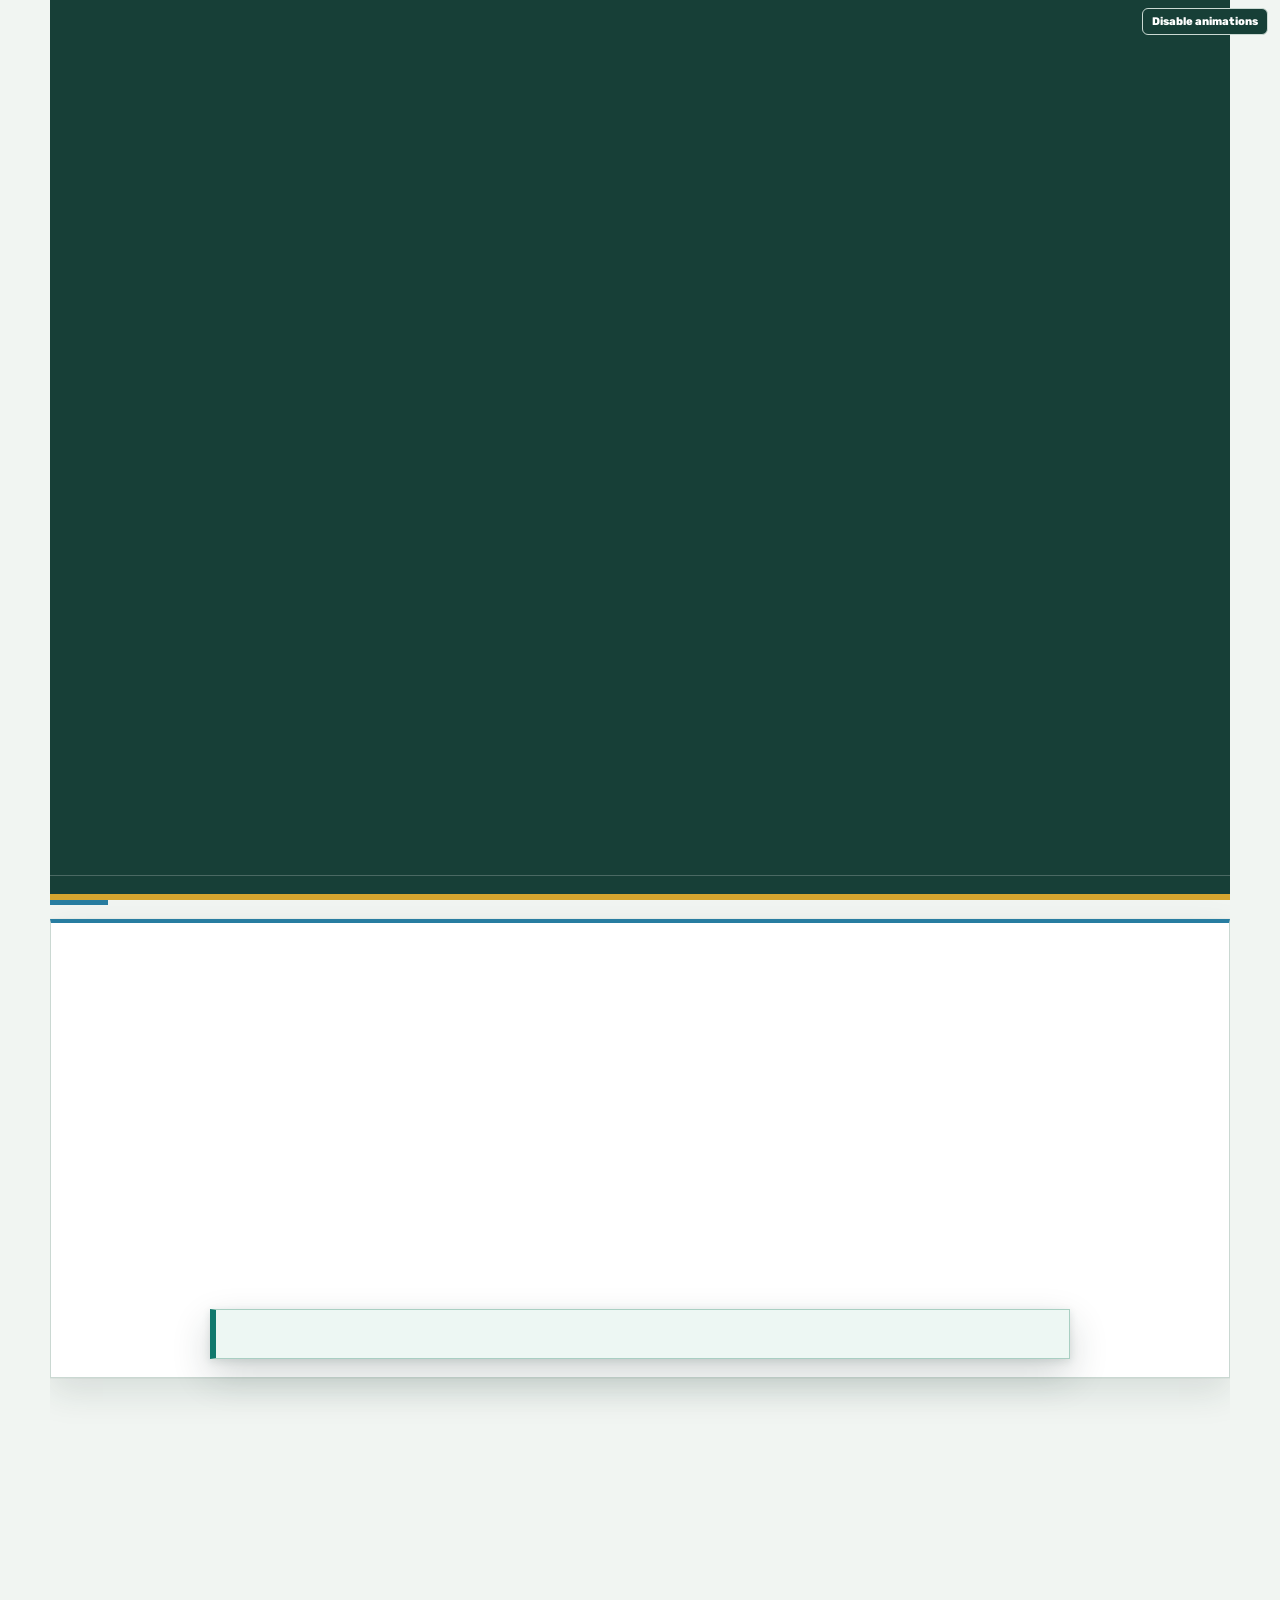
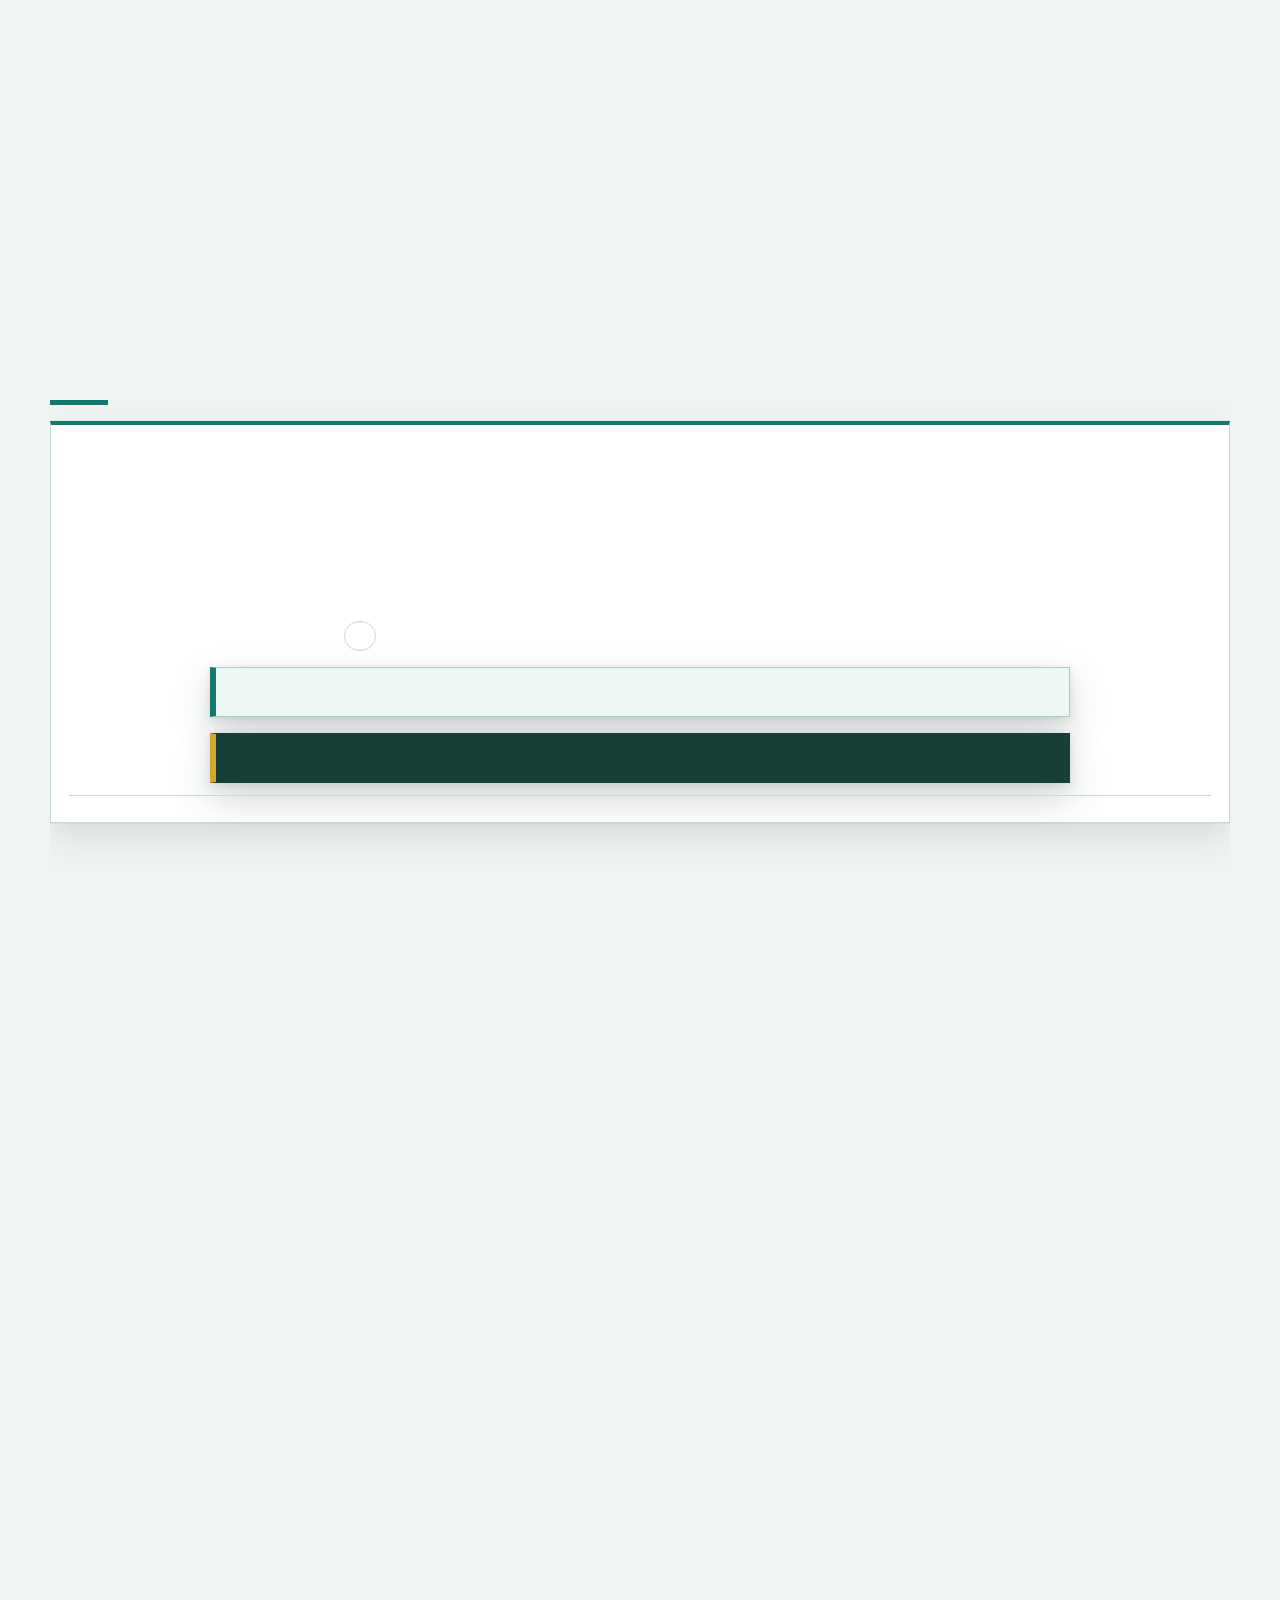
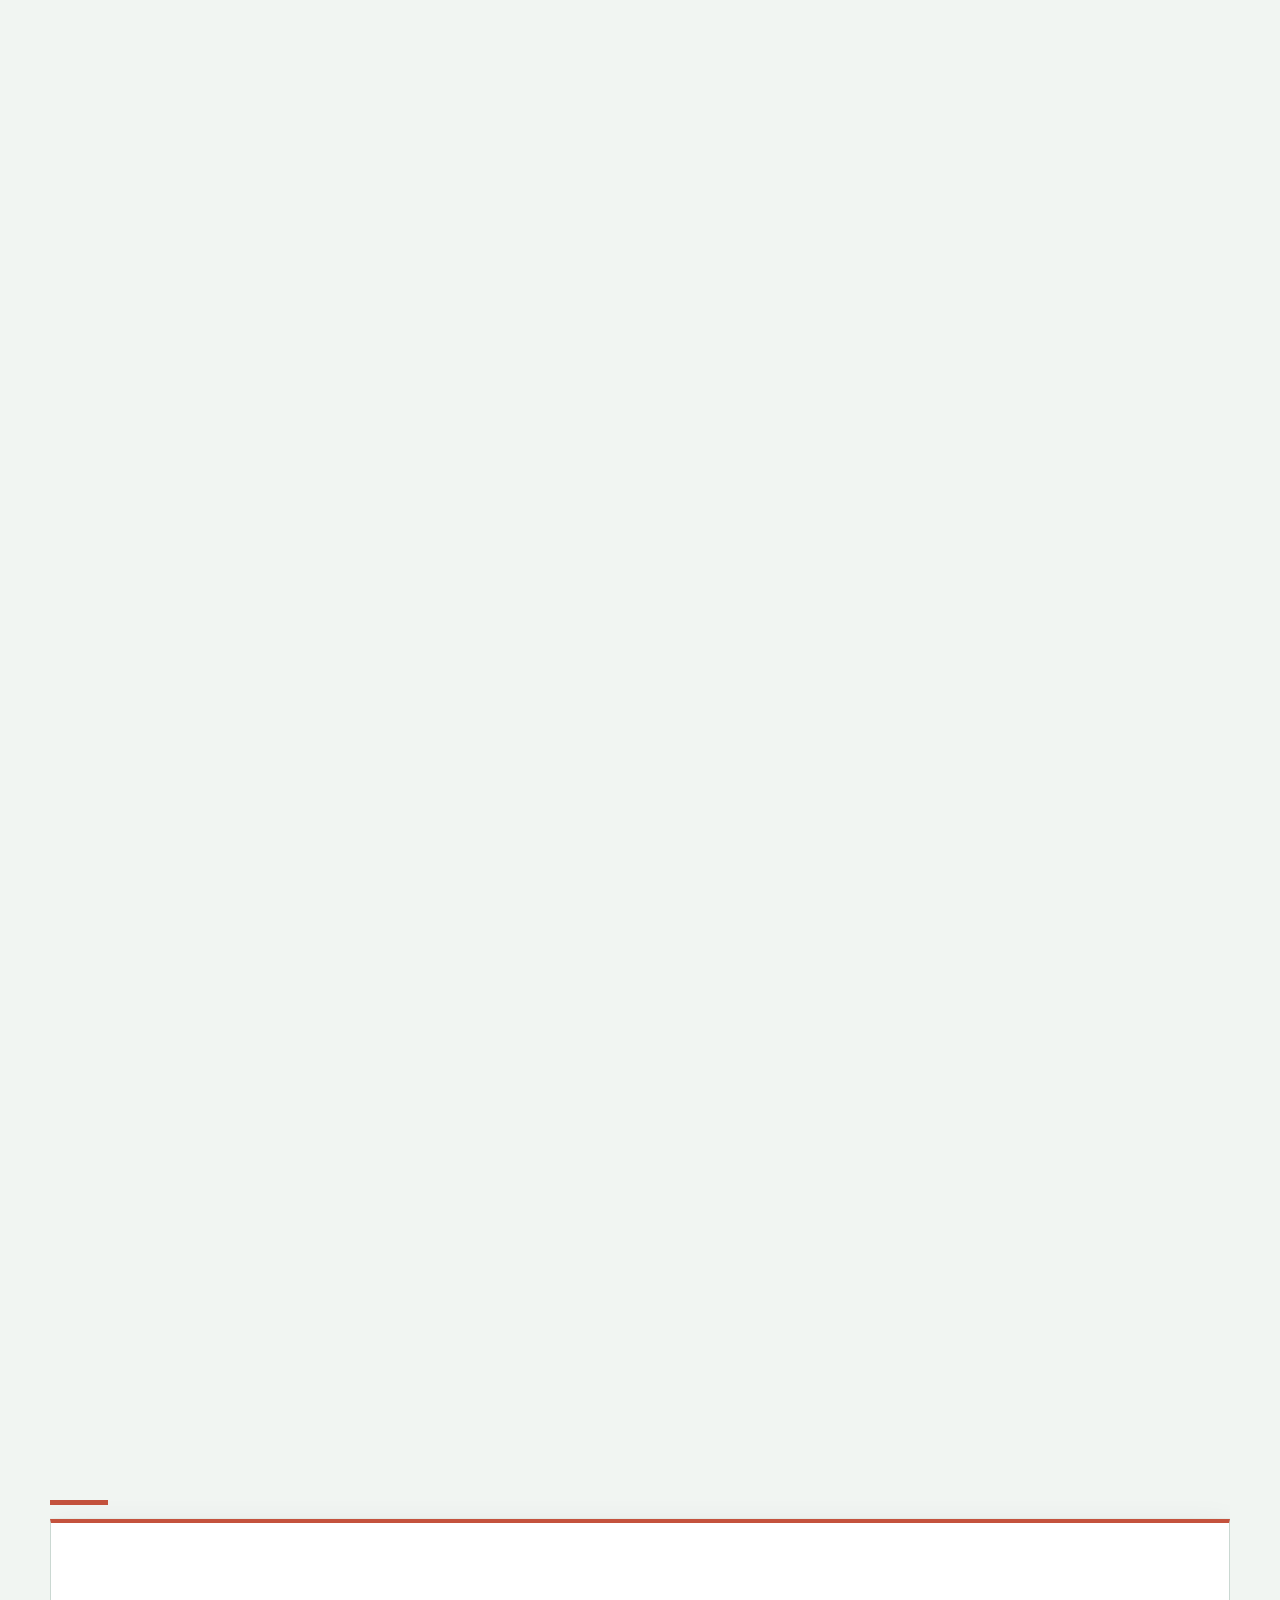
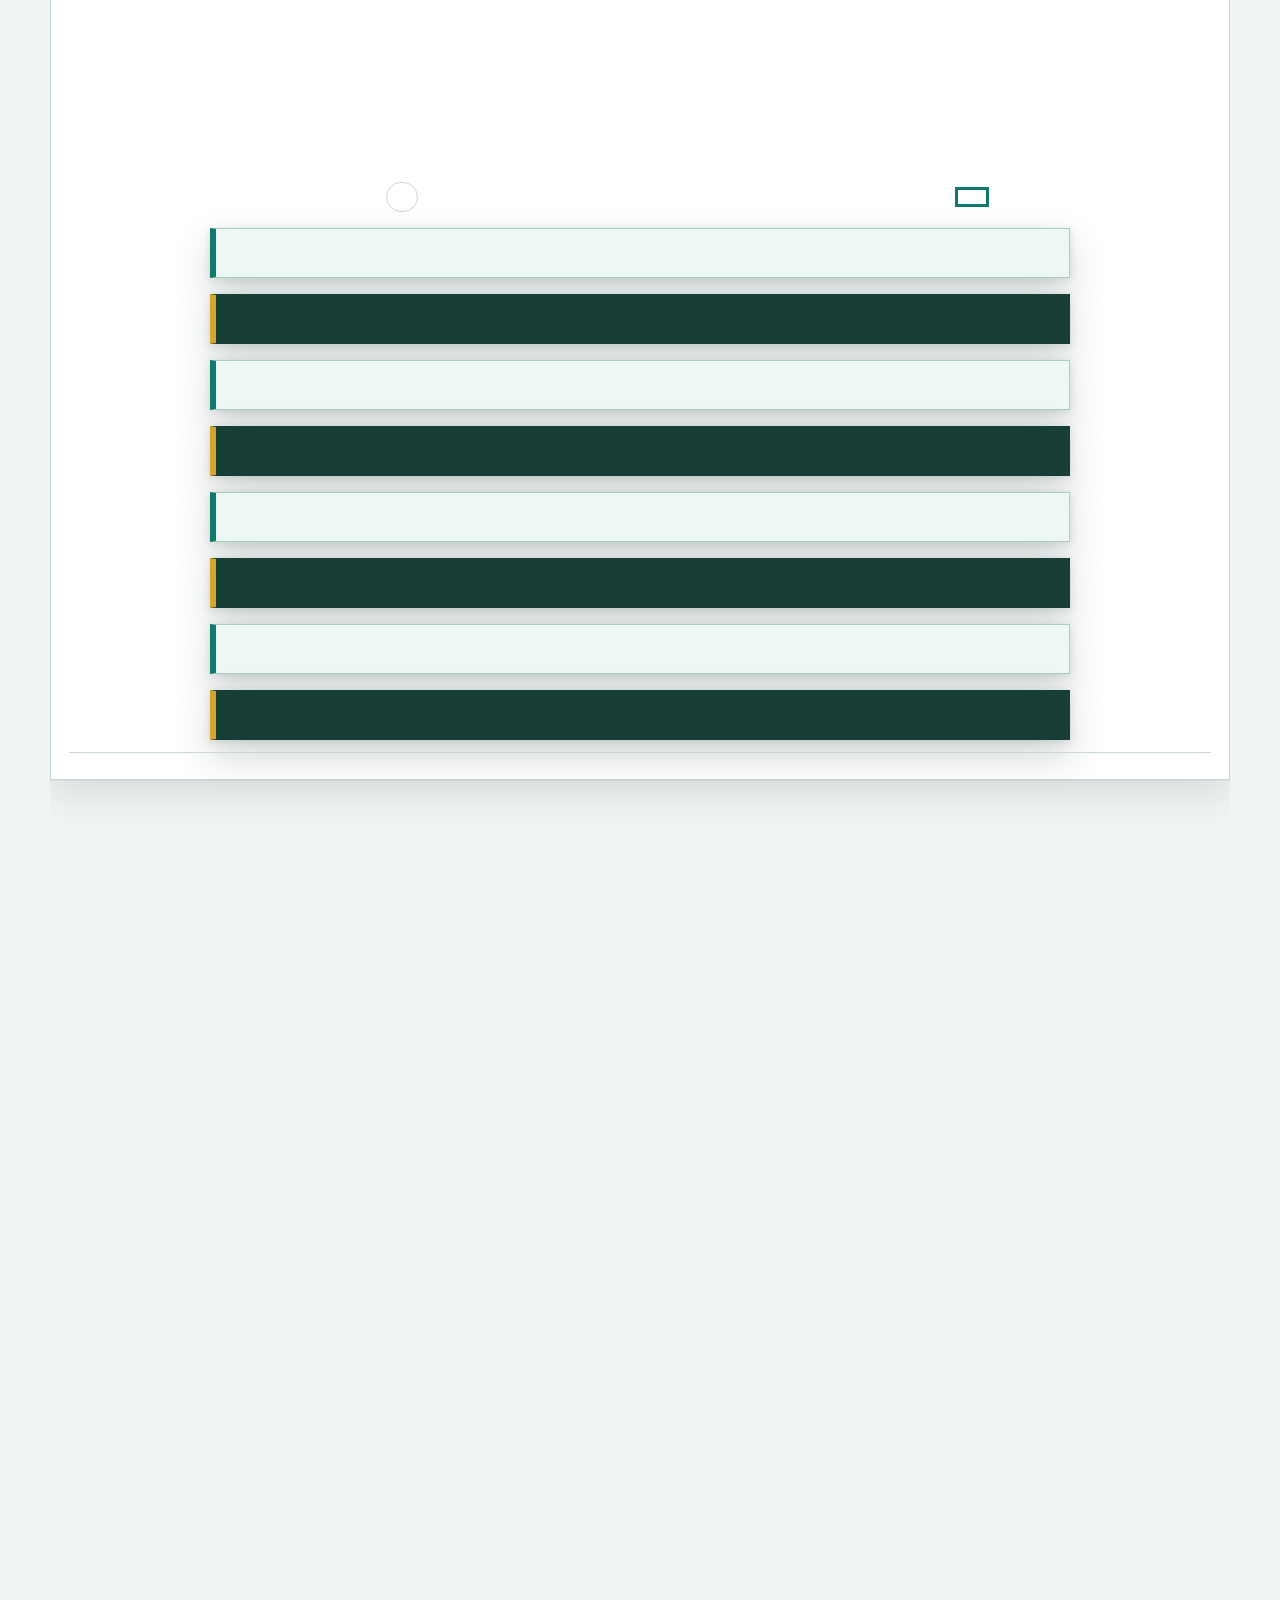
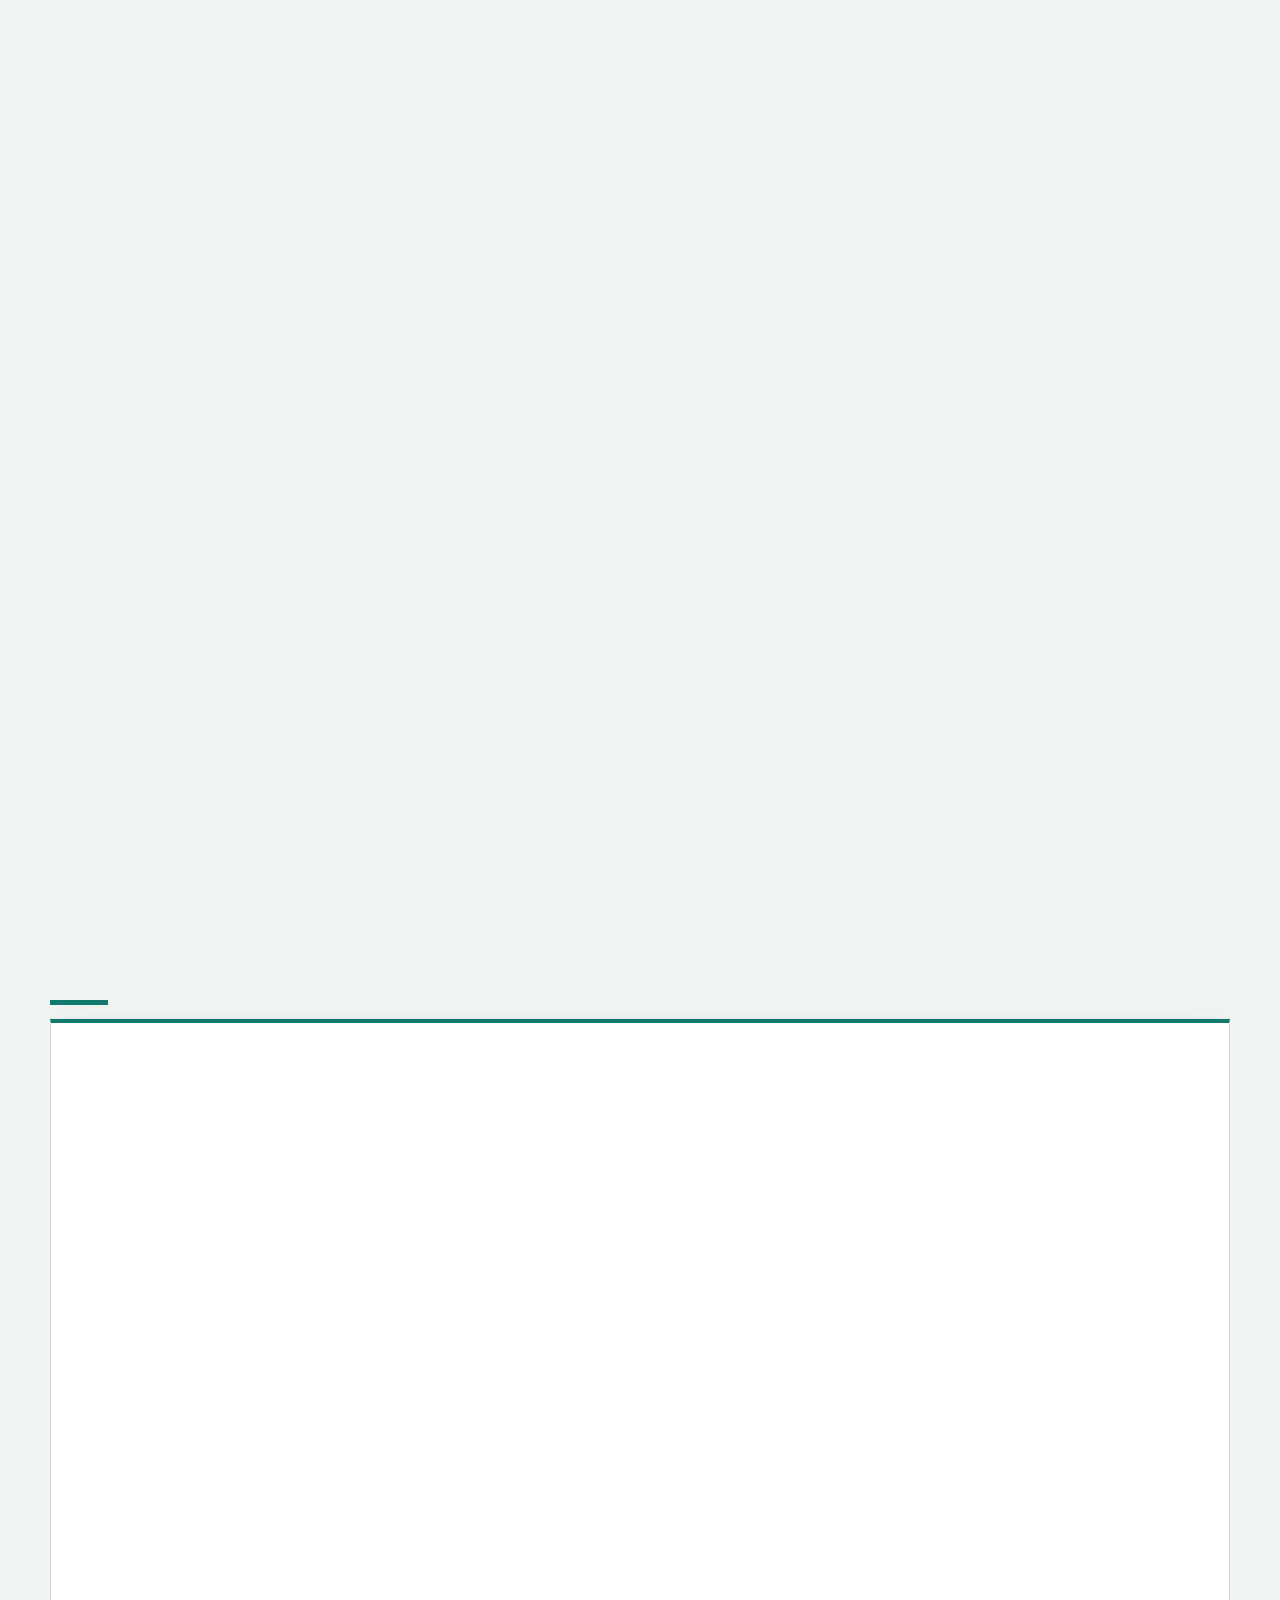
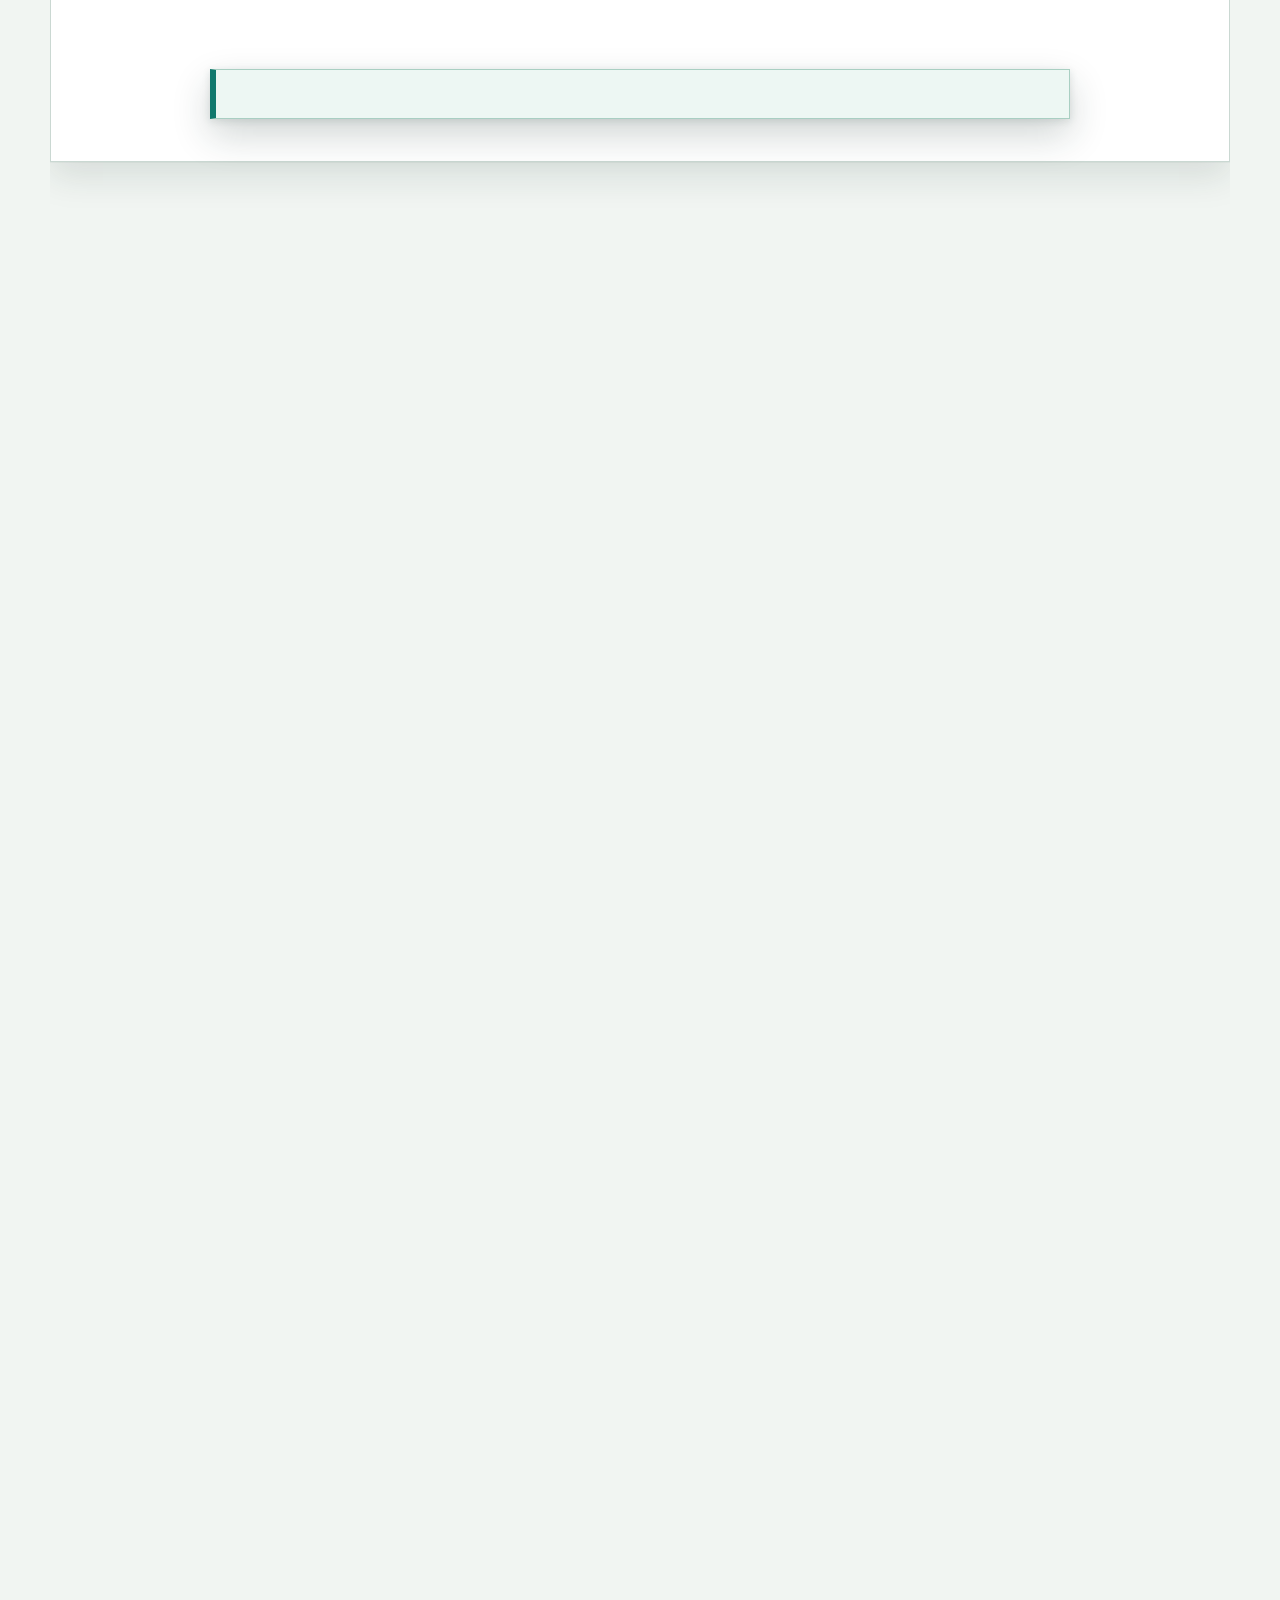
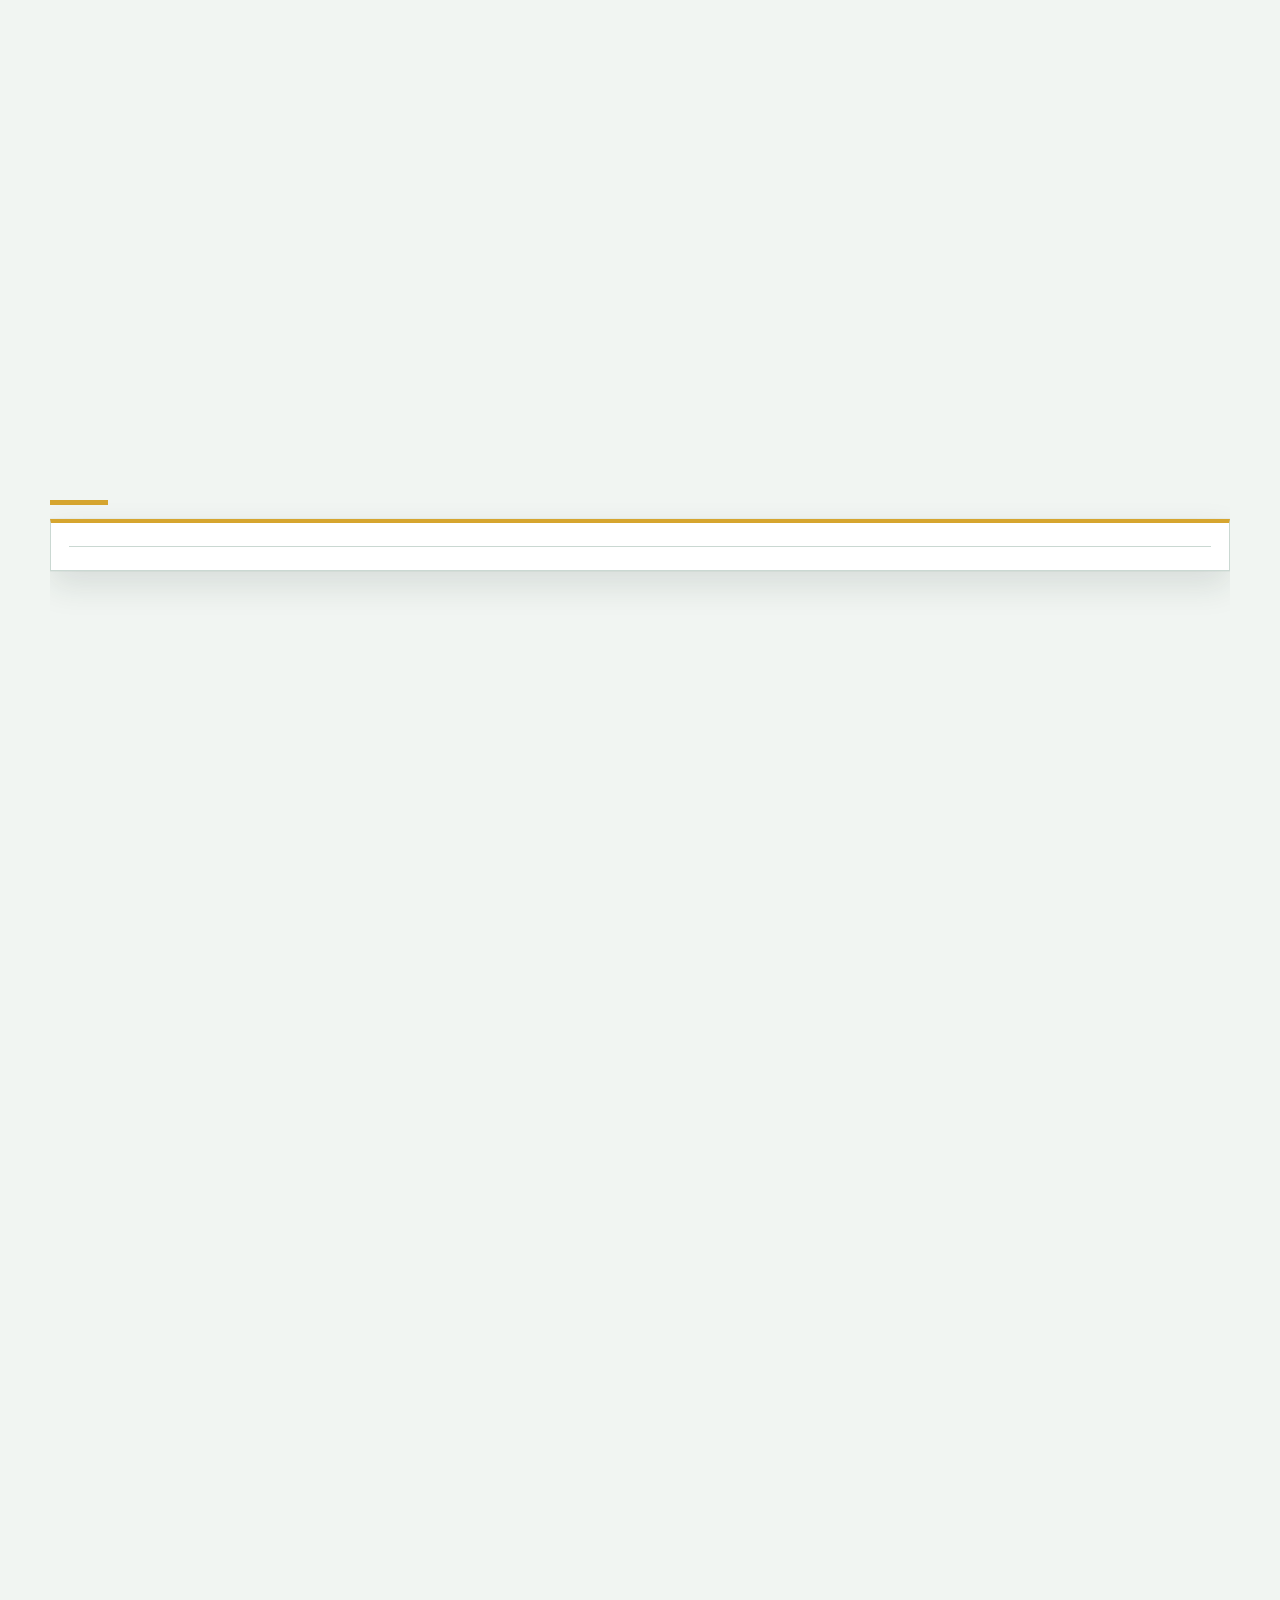
==== commit c95533e0: "Improved page's UI/UX." ====
--- a/output/index.html
+++ b/output/index.html
@@ -10,7 +10,7 @@
   <link rel="preconnect" href="https://fonts.gstatic.com" crossorigin>
   <link href="https://fonts.googleapis.com/css2?family=Rubik:ital,wght@0,300..900;1,300..900&display=swap" rel="stylesheet">
   <script src="https://d3js.org/d3.v7.min.js"></script>
-  <link rel="stylesheet" href="climate-risk-housing.css">
+  <link rel="stylesheet" href="climate-risk-housing.css?v=94b3302cd2f8">
 </head>
 <body>
 <main>
@@ -208,7 +208,7 @@
           </div>
         </div>
       </div>
-      <div class="sources playbook-footer"><div id="t-playbook-sources"></div><div class="page-feedback" id="t-page-feedback"></div></div>
+      <div class="sources playbook-footer"><div id="t-playbook-sources"></div><p class="analytics-privacy" hidden><a href="https://kennethlow.com/privacy.html">Privacy &amp; analytics preferences</a></p><div class="page-feedback" id="t-page-feedback" hidden></div></div>
     </div>
   </section>
 </main>
@@ -216,9 +216,9 @@
   <button id="story-prev" type="button">&#8593;</button>
   <button id="story-next" type="button">&#8595;</button>
 </nav>
+<button type="button" id="story-motion-toggle" class="story-motion-toggle">Enable animations</button>
 <div class="tooltip" id="tooltip"></div>
 <script id="page-data" type="application/json">{"priceRisk":{"hazards":[{"key":"overall","label":"Overall NRI"}],"counties":[{"fips":"40017","county":"Canadian County, OK","state":"OK","hazards":{"overall":{"score":83.492,"rating":"Medium","ratingValue":3}}},{"fips":"37069","county":"Franklin County, NC","state":"NC","hazards":{"overall":{"score":51.718,"rating":"Low","ratingValue":2}}},{"fips":"28143","county":"Tunica County, MS","state":"MS","hazards":{"overall":{"score":36.26,"rating":"Very Low","ratingValue":1}}},{"fips":"51097","county":"King & Queen County, VA","state":"VA","hazards":{"overall":{"score":16.19,"rating":"Very Low","ratingValue":1}}},{"fips":"34007","county":"Camden County, NJ","state":"NJ","hazards":{"overall":{"score":93.225,"rating":"Medium","ratingValue":3}}},{"fips":"01007","county":"Bibb County, AL","state":"AL","hazards":{"overall":{"score":39.122,"rating":"Very Low","ratingValue":1}}},{"fips":"36051","county":"Livingston County, NY","state":"NY","hazards":{"overall":{"score":56.361,"rating":"Low","ratingValue":2}}},{"fips":"36073","county":"Orleans County, NY","state":"NY","hazards":{"overall":{"score":17.875,"rating":"Very Low","ratingValue":1}}},{"fips":"40143","county":"Tulsa County, OK","state":"OK","hazards":{"overall":{"score":97.901,"rating":"High","ratingValue":4}}},{"fips":"40145","county":"Wagoner County, OK","state":"OK","hazards":{"overall":{"score":73.251,"rating":"Low","ratingValue":2}}},{"fips":"36085","county":"Richmond County, NY","state":"NY","hazards":{"overall":{"score":90.999,"rating":"Medium","ratingValue":3}}},{"fips":"36119","county":"Westchester County, NY","state":"NY","hazards":{"overall":{"score":96.183,"rating":"High","ratingValue":4}}},{"fips":"13113","county":"Fayette County, GA","state":"GA","hazards":{"overall":{"score":61.26,"rating":"Low","ratingValue":2}}},{"fips":"13199","county":"Meriwether County, GA","state":"GA","hazards":{"overall":{"score":19.211,"rating":"Very Low","ratingValue":1}}},{"fips":"11001","county":"District of Columbia, DC","state":"DC","hazards":{"overall":{"score":97.583,"rating":"High","ratingValue":4}}},{"fips":"51610","county":"Falls Church, VA","state":"VA","hazards":{"overall":{"score":1.622,"rating":"Very Low","ratingValue":1}}},{"fips":"54037","county":"Jefferson County, WV","state":"WV","hazards":{"overall":{"score":47.805,"rating":"Low","ratingValue":2}}},{"fips":"51157","county":"Rappahannock County, VA","state":"VA","hazards":{"overall":{"score":6.902,"rating":"Very Low","ratingValue":1}}},{"fips":"06065","county":"Riverside County, CA","state":"CA","hazards":{"overall":{"score":99.905,"rating":"Very High","ratingValue":5}}},{"fips":"06071","county":"San Bernardino County, CA","state":"CA","hazards":{"overall":{"score":99.841,"rating":"Very High","ratingValue":5}}},{"fips":"25021","county":"Norfolk County, MA","state":"MA","hazards":{"overall":{"score":92.017,"rating":"Medium","ratingValue":3}}},{"fips":"27059","county":"Isanti County, MN","state":"MN","hazards":{"overall":{"score":26.908,"rating":"Very Low","ratingValue":1}}},{"fips":"27123","county":"Ramsey County, MN","state":"MN","hazards":{"overall":{"score":94.625,"rating":"High","ratingValue":4}}},{"fips":"27141","county":"Sherburne County, MN","state":"MN","hazards":{"overall":{"score":53.562,"rating":"Low","ratingValue":2}}},{"fips":"27163","county":"Washington County, MN","state":"MN","hazards":{"overall":{"score":83.874,"rating":"Medium","ratingValue":3}}},{"fips":"08001","county":"Adams County, CO","state":"CO","hazards":{"overall":{"score":91.19,"rating":"Medium","ratingValue":3}}},{"fips":"36103","county":"Suffolk County, NY","state":"NY","hazards":{"overall":{"score":97.328,"rating":"High","ratingValue":4}}},{"fips":"06013","county":"Contra Costa County, CA","state":"CA","hazards":{"overall":{"score":99.491,"rating":"Very High","ratingValue":5}}},{"fips":"24027","county":"Howard County, MD","state":"MD","hazards":{"overall":{"score":72.424,"rating":"Low","ratingValue":2}}},{"fips":"24035","county":"Queen Anne's County, MD","state":"MD","hazards":{"overall":{"score":35.623,"rating":"Very Low","ratingValue":1}}},{"fips":"17005","county":"Bond County, IL","state":"IL","hazards":{"overall":{"score":36.228,"rating":"Very Low","ratingValue":1}}},{"fips":"17083","county":"Jersey County, IL","state":"IL","hazards":{"overall":{"score":18.861,"rating":"Very Low","ratingValue":1}}},{"fips":"29113","county":"Lincoln County, MO","state":"MO","hazards":{"overall":{"score":67.08,"rating":"Low","ratingValue":2}}},{"fips":"29183","county":"St. Charles County, MO","state":"MO","hazards":{"overall":{"score":92.589,"rating":"Medium","ratingValue":3}}},{"fips":"26147","county":"St. Clair County, MI","state":"MI","hazards":{"overall":{"score":81.997,"rating":"Medium","ratingValue":3}}},{"fips":"48091","county":"Comal County, TX","state":"TX","hazards":{"overall":{"score":92.684,"rating":"Medium","ratingValue":3}}},{"fips":"41009","county":"Columbia County, OR","state":"OR","hazards":{"overall":{"score":70.674,"rating":"Low","ratingValue":2}}},{"fips":"34023","county":"Middlesex County, NJ","state":"NJ","hazards":{"overall":{"score":97.774,"rating":"High","ratingValue":4}}},{"fips":"34025","county":"Monmouth County, NJ","state":"NJ","hazards":{"overall":{"score":96.31,"rating":"High","ratingValue":4}}},{"fips":"39017","county":"Butler County, OH","state":"OH","hazards":{"overall":{"score":91.476,"rating":"Medium","ratingValue":3}}},{"fips":"39025","county":"Clermont County, OH","state":"OH","hazards":{"overall":{"score":77.863,"rating":"Low","ratingValue":2}}},{"fips":"21077","county":"Gallatin County, KY","state":"KY","hazards":{"overall":{"score":17.271,"rating":"Very Low","ratingValue":1}}},{"fips":"39061","county":"Hamilton County, OH","state":"OH","hazards":{"overall":{"score":96.342,"rating":"High","ratingValue":4}}},{"fips":"20209","county":"Wyandotte County, KS","state":"KS","hazards":{"overall":{"score":89.377,"rating":"Medium","ratingValue":3}}},{"fips":"39041","county":"Delaware County, OH","state":"OH","hazards":{"overall":{"score":78.753,"rating":"Low","ratingValue":2}}},{"fips":"39097","county":"Madison County, OH","state":"OH","hazards":{"overall":{"score":24.905,"rating":"Very Low","ratingValue":1}}},{"fips":"42029","county":"Chester County, PA","state":"PA","hazards":{"overall":{"score":91.858,"rating":"Medium","ratingValue":3}}},{"fips":"47015","county":"Cannon County, TN","state":"TN","hazards":{"overall":{"score":22.901,"rating":"Very Low","ratingValue":1}}},{"fips":"47043","county":"Dickson County, TN","state":"TN","hazards":{"overall":{"score":53.467,"rating":"Low","ratingValue":2}}},{"fips":"47159","county":"Smith County, TN","state":"TN","hazards":{"overall":{"score":18.766,"rating":"Very Low","ratingValue":1}}},{"fips":"47187","county":"Williamson County, TN","state":"TN","hazards":{"overall":{"score":85.146,"rating":"Medium","ratingValue":3}}},{"fips":"51620","county":"Franklin City County, VA","state":"VA","hazards":{"overall":{"score":7.538,"rating":"Very Low","ratingValue":1}}},{"fips":"51735","county":"Poquoson, VA","state":"VA","hazards":{"overall":{"score":2.354,"rating":"Very Low","ratingValue":1}}},{"fips":"35061","county":"Valencia County, NM","state":"NM","hazards":{"overall":{"score":82.252,"rating":"Medium","ratingValue":3}}},{"fips":"36095","county":"Schoharie County, NY","state":"NY","hazards":{"overall":{"score":41.349,"rating":"Very Low","ratingValue":1}}},{"fips":"47001","county":"Anderson County, TN","state":"TN","hazards":{"overall":{"score":73.187,"rating":"Low","ratingValue":2}}},{"fips":"12081","county":"Manatee County, FL","state":"FL","hazards":{"overall":{"score":97.551,"rating":"High","ratingValue":4}}},{"fips":"12115","county":"Sarasota County, FL","state":"FL","hazards":{"overall":{"score":98.155,"rating":"High","ratingValue":4}}},{"fips":"39109","county":"Miami County, OH","state":"OH","hazards":{"overall":{"score":61.387,"rating":"Low","ratingValue":2}}},{"fips":"10003","county":"New Castle County, DE","state":"DE","hazards":{"overall":{"score":95.293,"rating":"High","ratingValue":4}}},{"fips":"49057","county":"Weber County, UT","state":"UT","hazards":{"overall":{"score":87.023,"rating":"Medium","ratingValue":3}}},{"fips":"37063","county":"Durham County, NC","state":"NC","hazards":{"overall":{"score":89.631,"rating":"Medium","ratingValue":3}}},{"fips":"13189","county":"McDuffie County, GA","state":"GA","hazards":{"overall":{"score":24.968,"rating":"Very Low","ratingValue":1}}},{"fips":"28163","county":"Yazoo County, MS","state":"MS","hazards":{"overall":{"score":71.151,"rating":"Low","ratingValue":2}}},{"fips":"42099","county":"Perry County, PA","state":"PA","hazards":{"overall":{"score":53.117,"rating":"Low","ratingValue":2}}},{"fips":"26037","county":"Clinton County, MI","state":"MI","hazards":{"overall":{"score":47.042,"rating":"Low","ratingValue":2}}},{"fips":"42085","county":"Mercer County, PA","state":"PA","hazards":{"overall":{"score":77.735,"rating":"Low","ratingValue":2}}},{"fips":"37085","county":"Harnett County, NC","state":"NC","hazards":{"overall":{"score":75.286,"rating":"Low","ratingValue":2}}},{"fips":"21067","county":"Fayette County, KY","state":"KY","hazards":{"overall":{"score":92.048,"rating":"Medium","ratingValue":3}}},{"fips":"21209","county":"Scott County, KY","state":"KY","hazards":{"overall":{"score":56.075,"rating":"Low","ratingValue":2}}},{"fips":"22113","county":"Vermilion Parish, LA","state":"LA","hazards":{"overall":{"score":84.765,"rating":"Medium","ratingValue":3}}},{"fips":"29225","county":"Webster County, MO","state":"MO","hazards":{"overall":{"score":44.593,"rating":"Low","ratingValue":2}}},{"fips":"37089","county":"Henderson County, NC","state":"NC","hazards":{"overall":{"score":83.779,"rating":"Medium","ratingValue":3}}},{"fips":"01097","county":"Mobile County, AL","state":"AL","hazards":{"overall":{"score":98.028,"rating":"High","ratingValue":4}}},{"fips":"48355","county":"Nueces County, TX","state":"TX","hazards":{"overall":{"score":96.628,"rating":"High","ratingValue":4}}},{"fips":"13029","county":"Bryan County, GA","state":"GA","hazards":{"overall":{"score":66.635,"rating":"Low","ratingValue":2}}},{"fips":"02020","county":"Anchorage Borough, AK","state":"AK","hazards":{"overall":{"score":97.392,"rating":"High","ratingValue":4}}},{"fips":"02170","county":"Matanuska-Susitna Borough, AK","state":"AK","hazards":{"overall":{"score":93.257,"rating":"Medium","ratingValue":3}}},{"fips":"48245","county":"Jefferson County, TX","state":"TX","hazards":{"overall":{"score":95.674,"rating":"High","ratingValue":4}}},{"fips":"22017","county":"Caddo Parish, LA","state":"LA","hazards":{"overall":{"score":92.621,"rating":"Medium","ratingValue":3}}},{"fips":"01001","county":"Autauga County, AL","state":"AL","hazards":{"overall":{"score":57.57,"rating":"Low","ratingValue":2}}},{"fips":"41039","county":"Lane County, OR","state":"OR","hazards":{"overall":{"score":96.406,"rating":"High","ratingValue":4}}},{"fips":"54011","county":"Cabell County, WV","state":"WV","hazards":{"overall":{"score":85.369,"rating":"Medium","ratingValue":3}}},{"fips":"39087","county":"Lawrence County, OH","state":"OH","hazards":{"overall":{"score":70.992,"rating":"Low","ratingValue":2}}},{"fips":"54099","county":"Wayne County, WV","state":"WV","hazards":{"overall":{"score":79.803,"rating":"Low","ratingValue":2}}},{"fips":"17007","county":"Boone County, IL","state":"IL","hazards":{"overall":{"score":57.347,"rating":"Low","ratingValue":2}}},{"fips":"17201","county":"Winnebago County, IL","state":"IL","hazards":{"overall":{"score":92.366,"rating":"Medium","ratingValue":3}}},{"fips":"08013","county":"Boulder County, CO","state":"CO","hazards":{"overall":{"score":90.712,"rating":"Medium","ratingValue":3}}},{"fips":"13259","county":"Stewart County, GA","state":"GA","hazards":{"overall":{"score":5.852,"rating":"Very Low","ratingValue":1}}},{"fips":"48107","county":"Crosby County, TX","state":"TX","hazards":{"overall":{"score":23.728,"rating":"Very Low","ratingValue":1}}},{"fips":"21221","county":"Trigg County, KY","state":"KY","hazards":{"overall":{"score":48.41,"rating":"Low","ratingValue":2}}},{"fips":"21101","county":"Henderson County, KY","state":"KY","hazards":{"overall":{"score":73.155,"rating":"Low","ratingValue":2}}},{"fips":"18173","county":"Warrick County, IN","state":"IN","hazards":{"overall":{"score":65.108,"rating":"Low","ratingValue":2}}},{"fips":"54003","county":"Berkeley County, WV","state":"WV","hazards":{"overall":{"score":68.257,"rating":"Low","ratingValue":2}}},{"fips":"12091","county":"Okaloosa County, FL","state":"FL","hazards":{"overall":{"score":92.462,"rating":"Medium","ratingValue":3}}},{"fips":"48459","county":"Upshur County, TX","state":"TX","hazards":{"overall":{"score":66.921,"rating":"Low","ratingValue":2}}},{"fips":"37129","county":"New Hanover County, NC","state":"NC","hazards":{"overall":{"score":96.12,"rating":"High","ratingValue":4}}},{"fips":"42049","county":"Erie County, PA","state":"PA","hazards":{"overall":{"score":84.097,"rating":"Medium","ratingValue":3}}},{"fips":"48375","county":"Potter County, TX","state":"TX","hazards":{"overall":{"score":90.49,"rating":"Medium","ratingValue":3}}},{"fips":"51019","county":"Bedford County, VA","state":"VA","hazards":{"overall":{"score":51.177,"rating":"Low","ratingValue":2}}},{"fips":"40135","county":"Sequoyah County, OK","state":"OK","hazards":{"overall":{"score":79.103,"rating":"Low","ratingValue":2}}},{"fips":"20177","county":"Shawnee County, KS","state":"KS","hazards":{"overall":{"score":88.041,"rating":"Medium","ratingValue":3}}},{"fips":"01003","county":"Baldwin County, AL","state":"AL","hazards":{"overall":{"score":96.724,"rating":"High","ratingValue":4}}},{"fips":"29211","county":"Sullivan County, MO","state":"MO","hazards":{"overall":{"score":10.115,"rating":"Very Low","ratingValue":1}}},{"fips":"42113","county":"Sullivan County, PA","state":"PA","hazards":{"overall":{"score":10.719,"rating":"Very Low","ratingValue":1}}},{"fips":"54089","county":"Summers County, WV","state":"WV","hazards":{"overall":{"score":40.235,"rating":"Very Low","ratingValue":1}}},{"fips":"48447","county":"Throckmorton County, TX","state":"TX","hazards":{"overall":{"score":3.308,"rating":"Very Low","ratingValue":1}}},{"fips":"28141","county":"Tishomingo County, MS","state":"MS","hazards":{"overall":{"score":37.087,"rating":"Very Low","ratingValue":1}}},{"fips":"53069","county":"Wahkiakum County, WA","state":"WA","hazards":{"overall":{"score":19.275,"rating":"Very Low","ratingValue":1}}},{"fips":"41063","county":"Wallowa County, OR","state":"OR","hazards":{"overall":{"score":33.969,"rating":"Very Low","ratingValue":1}}},{"fips":"48475","county":"Ward County, TX","state":"TX","hazards":{"overall":{"score":15.363,"rating":"Very Low","ratingValue":1}}},{"fips":"12133","county":"Washington County, FL","state":"FL","hazards":{"overall":{"score":59.447,"rating":"Low","ratingValue":2}}},{"fips":"21229","county":"Washington County, KY","state":"KY","hazards":{"overall":{"score":16.73,"rating":"Very Low","ratingValue":1}}},{"fips":"31179","county":"Wayne County, NE","state":"NE","hazards":{"overall":{"score":13.963,"rating":"Very Low","ratingValue":1}}},{"fips":"30107","county":"Wheatland County, MT","state":"MT","hazards":{"overall":{"score":3.499,"rating":"Very Low","ratingValue":1}}},{"fips":"19191","county":"Winneshiek County, IA","state":"IA","hazards":{"overall":{"score":36.196,"rating":"Very Low","ratingValue":1}}},{"fips":"39175","county":"Wyandot County, OH","state":"OH","hazards":{"overall":{"score":17.398,"rating":"Very Low","ratingValue":1}}},{"fips":"36121","county":"Wyoming County, NY","state":"NY","hazards":{"overall":{"score":41.253,"rating":"Very Low","ratingValue":1}}},{"fips":"48501","county":"Yoakum County, TX","state":"TX","hazards":{"overall":{"score":46.056,"rating":"Low","ratingValue":2}}},{"fips":"18007","county":"Benton County, IN","state":"IN","hazards":{"overall":{"score":4.866,"rating":"Very Low","ratingValue":1}}},{"fips":"18171","county":"Warren County, IN","state":"IN","hazards":{"overall":{"score":5.757,"rating":"Very Low","ratingValue":1}}},{"fips":"51079","county":"Greene County, VA","state":"VA","hazards":{"overall":{"score":9.288,"rating":"Very Low","ratingValue":1}}},{"fips":"13221","county":"Oglethorpe County, GA","state":"GA","hazards":{"overall":{"score":8.111,"rating":"Very Low","ratingValue":1}}},{"fips":"22109","county":"Terrebonne Parish, LA","state":"LA","hazards":{"overall":{"score":94.243,"rating":"Medium","ratingValue":3}}},{"fips":"13153","county":"Houston County, GA","state":"GA","hazards":{"overall":{"score":70.483,"rating":"Low","ratingValue":2}}},{"fips":"18121","county":"Parke County, IN","state":"IN","hazards":{"overall":{"score":27.576,"rating":"Very Low","ratingValue":1}}},{"fips":"30095","county":"Stillwater County, MT","state":"MT","hazards":{"overall":{"score":16.762,"rating":"Very Low","ratingValue":1}}},{"fips":"48441","county":"Taylor County, TX","state":"TX","hazards":{"overall":{"score":83.81,"rating":"Medium","ratingValue":3}}},{"fips":"19183","county":"Washington County, IA","state":"IA","hazards":{"overall":{"score":44.179,"rating":"Low","ratingValue":2}}},{"fips":"28031","county":"Covington County, MS","state":"MS","hazards":{"overall":{"score":50.827,"rating":"Low","ratingValue":2}}},{"fips":"19013","county":"Black Hawk County, IA","state":"IA","hazards":{"overall":{"score":76.59,"rating":"Low","ratingValue":2}}},{"fips":"42089","county":"Monroe County, PA","state":"PA","hazards":{"overall":{"score":85.083,"rating":"Medium","ratingValue":3}}},{"fips":"55069","county":"Lincoln County, WI","state":"WI","hazards":{"overall":{"score":52.64,"rating":"Low","ratingValue":2}}},{"fips":"15009","county":"Maui County, HI","state":"HI","hazards":{"overall":{"score":93.13,"rating":"Medium","ratingValue":3}}},{"fips":"55105","county":"Rock County, WI","state":"WI","hazards":{"overall":{"score":86.355,"rating":"Medium","ratingValue":3}}},{"fips":"18105","county":"Monroe County, IN","state":"IN","hazards":{"overall":{"score":75.986,"rating":"Low","ratingValue":2}}},{"fips":"26075","county":"Jackson County, MI","state":"MI","hazards":{"overall":{"score":76.463,"rating":"Low","ratingValue":2}}},{"fips":"12061","county":"Indian River County, FL","state":"FL","hazards":{"overall":{"score":95.642,"rating":"High","ratingValue":4}}},{"fips":"01103","county":"Morgan County, AL","state":"AL","hazards":{"overall":{"score":88.836,"rating":"Medium","ratingValue":3}}},{"fips":"22043","county":"Grant Parish, LA","state":"LA","hazards":{"overall":{"score":29.612,"rating":"Very Low","ratingValue":1}}},{"fips":"01077","county":"Lauderdale County, AL","state":"AL","hazards":{"overall":{"score":85.496,"rating":"Medium","ratingValue":3}}},{"fips":"17099","county":"LaSalle County, IL","state":"IL","hazards":{"overall":{"score":86.101,"rating":"Medium","ratingValue":3}}},{"fips":"13027","county":"Brooks County, GA","state":"GA","hazards":{"overall":{"score":42.112,"rating":"Very Low","ratingValue":1}}},{"fips":"13101","county":"Echols County, GA","state":"GA","hazards":{"overall":{"score":0.541,"rating":"Very Low","ratingValue":1}}},{"fips":"13185","county":"Lowndes County, GA","state":"GA","hazards":{"overall":{"score":72.646,"rating":"Low","ratingValue":2}}},{"fips":"49005","county":"Cache County, UT","state":"UT","hazards":{"overall":{"score":66.539,"rating":"Low","ratingValue":2}}},{"fips":"13313","county":"Whitfield County, GA","state":"GA","hazards":{"overall":{"score":81.489,"rating":"Medium","ratingValue":3}}},{"fips":"39013","county":"Belmont County, OH","state":"OH","hazards":{"overall":{"score":75.191,"rating":"Low","ratingValue":2}}},{"fips":"46103","county":"Pennington County, SD","state":"SD","hazards":{"overall":{"score":78.562,"rating":"Low","ratingValue":2}}},{"fips":"06023","county":"Humboldt County, CA","state":"CA","hazards":{"overall":{"score":96.756,"rating":"High","ratingValue":4}}},{"fips":"39023","county":"Clark County, OH","state":"OH","hazards":{"overall":{"score":77.099,"rating":"Low","ratingValue":2}}},{"fips":"38015","county":"Burleigh County, ND","state":"ND","hazards":{"overall":{"score":85.115,"rating":"Medium","ratingValue":3}}},{"fips":"37049","county":"Craven County, NC","state":"NC","hazards":{"overall":{"score":93.575,"rating":"Medium","ratingValue":3}}},{"fips":"21091","county":"Hancock County, KY","state":"KY","hazards":{"overall":{"score":28.753,"rating":"Very Low","ratingValue":1}}},{"fips":"13025","county":"Brantley County, GA","state":"GA","hazards":{"overall":{"score":18.289,"rating":"Very Low","ratingValue":1}}},{"fips":"18091","county":"LaPorte County, IN","state":"IN","hazards":{"overall":{"score":78.88,"rating":"Low","ratingValue":2}}},{"fips":"53015","county":"Cowlitz County, WA","state":"WA","hazards":{"overall":{"score":90.299,"rating":"Medium","ratingValue":3}}},{"fips":"51021","county":"Bland County, VA","state":"VA","hazards":{"overall":{"score":13.041,"rating":"Very Low","ratingValue":1}}},{"fips":"19061","county":"Dubuque County, IA","state":"IA","hazards":{"overall":{"score":63.581,"rating":"Low","ratingValue":2}}},{"fips":"21139","county":"Livingston County, KY","state":"KY","hazards":{"overall":{"score":27.131,"rating":"Very Low","ratingValue":1}}},{"fips":"17127","county":"Massac County, IL","state":"IL","hazards":{"overall":{"score":61.609,"rating":"Low","ratingValue":2}}},{"fips":"48175","county":"Goliad County, TX","state":"TX","hazards":{"overall":{"score":22.583,"rating":"Very Low","ratingValue":1}}},{"fips":"16077","county":"Power County, ID","state":"ID","hazards":{"overall":{"score":16.921,"rating":"Very Low","ratingValue":1}}},{"fips":"48005","county":"Angelina County, TX","state":"TX","hazards":{"overall":{"score":71.819,"rating":"Low","ratingValue":2}}},{"fips":"05149","county":"Yell County, AR","state":"AR","hazards":{"overall":{"score":58.938,"rating":"Low","ratingValue":2}}},{"fips":"28067","county":"Jones County, MS","state":"MS","hazards":{"overall":{"score":80.216,"rating":"Low","ratingValue":2}}},{"fips":"22097","county":"St. Landry Parish, LA","state":"LA","hazards":{"overall":{"score":88.2,"rating":"Medium","ratingValue":3}}},{"fips":"48213","county":"Henderson County, TX","state":"TX","hazards":{"overall":{"score":84.542,"rating":"Medium","ratingValue":3}}},{"fips":"53041","county":"Lewis County, WA","state":"WA","hazards":{"overall":{"score":89.695,"rating":"Medium","ratingValue":3}}},{"fips":"18085","county":"Kosciusko County, IN","state":"IN","hazards":{"overall":{"score":66.317,"rating":"Low","ratingValue":2}}},{"fips":"38049","county":"McHenry County, ND","state":"ND","hazards":{"overall":{"score":11.737,"rating":"Very Low","ratingValue":1}}},{"fips":"49051","county":"Wasatch County, UT","state":"UT","hazards":{"overall":{"score":33.524,"rating":"Very Low","ratingValue":1}}},{"fips":"39141","county":"Ross County, OH","state":"OH","hazards":{"overall":{"score":62.882,"rating":"Low","ratingValue":2}}},{"fips":"05145","county":"White County, AR","state":"AR","hazards":{"overall":{"score":85.719,"rating":"Medium","ratingValue":3}}},{"fips":"12023","county":"Columbia County, FL","state":"FL","hazards":{"overall":{"score":69.72,"rating":"Low","ratingValue":2}}},{"fips":"41035","county":"Klamath County, OR","state":"OR","hazards":{"overall":{"score":77.926,"rating":"Low","ratingValue":2}}},{"fips":"27131","county":"Rice County, MN","state":"MN","hazards":{"overall":{"score":75.445,"rating":"Low","ratingValue":2}}},{"fips":"18177","county":"Wayne County, IN","state":"IN","hazards":{"overall":{"score":74.109,"rating":"Low","ratingValue":2}}},{"fips":"16043","county":"Fremont County, ID","state":"ID","hazards":{"overall":{"score":38.263,"rating":"Very Low","ratingValue":1}}},{"fips":"37083","county":"Halifax County, NC","state":"NC","hazards":{"overall":{"score":72.901,"rating":"Low","ratingValue":2}}},{"fips":"35005","county":"Chaves County, NM","state":"NM","hazards":{"overall":{"score":87.627,"rating":"Medium","ratingValue":3}}},{"fips":"33001","county":"Belknap County, NH","state":"NH","hazards":{"overall":{"score":57.379,"rating":"Low","ratingValue":2}}},{"fips":"53071","county":"Walla Walla County, WA","state":"WA","hazards":{"overall":{"score":60.369,"rating":"Low","ratingValue":2}}},{"fips":"39009","county":"Athens County, OH","state":"OH","hazards":{"overall":{"score":68.734,"rating":"Low","ratingValue":2}}},{"fips":"56045","county":"Weston County, WY","state":"WY","hazards":{"overall":{"score":7.888,"rating":"Very Low","ratingValue":1}}},{"fips":"50021","county":"Rutland County, VT","state":"VT","hazards":{"overall":{"score":50.477,"rating":"Low","ratingValue":2}}},{"fips":"27111","county":"Otter Tail County, MN","state":"MN","hazards":{"overall":{"score":79.389,"rating":"Low","ratingValue":2}}},{"fips":"48001","county":"Anderson County, TX","state":"TX","hazards":{"overall":{"score":73.632,"rating":"Low","ratingValue":2}}},{"fips":"29045","county":"Clark County, MO","state":"MO","hazards":{"overall":{"score":21.819,"rating":"Very Low","ratingValue":1}}},{"fips":"37099","county":"Jackson County, NC","state":"NC","hazards":{"overall":{"score":80.471,"rating":"Low","ratingValue":2}}},{"fips":"06109","county":"Tuolumne County, CA","state":"CA","hazards":{"overall":{"score":85.21,"rating":"Medium","ratingValue":3}}},{"fips":"01031","county":"Coffee County, AL","state":"AL","hazards":{"overall":{"score":83.429,"rating":"Medium","ratingValue":3}}},{"fips":"01071","county":"Jackson County, AL","state":"AL","hazards":{"overall":{"score":79.039,"rating":"Low","ratingValue":2}}},{"fips":"40147","county":"Washington County, OK","state":"OK","hazards":{"overall":{"score":76.113,"rating":"Low","ratingValue":2}}},{"fips":"48073","county":"Cherokee County, TX","state":"TX","hazards":{"overall":{"score":61.641,"rating":"Low","ratingValue":2}}},{"fips":"21011","county":"Bath County, KY","state":"KY","hazards":{"overall":{"score":13.709,"rating":"Very Low","ratingValue":1}}},{"fips":"39091","county":"Logan County, OH","state":"OH","hazards":{"overall":{"score":53.212,"rating":"Low","ratingValue":2}}},{"fips":"05055","county":"Greene County, AR","state":"AR","hazards":{"overall":{"score":80.184,"rating":"Low","ratingValue":2}}},{"fips":"21107","county":"Hopkins County, KY","state":"KY","hazards":{"overall":{"score":72.551,"rating":"Low","ratingValue":2}}},{"fips":"48063","county":"Camp County, TX","state":"TX","hazards":{"overall":{"score":39.345,"rating":"Very Low","ratingValue":1}}},{"fips":"47177","county":"Warren County, TN","state":"TN","hazards":{"overall":{"score":63.454,"rating":"Low","ratingValue":2}}},{"fips":"29173","county":"Ralls County, MO","state":"MO","hazards":{"overall":{"score":14.059,"rating":"Very Low","ratingValue":1}}},{"fips":"17171","county":"Scott County, IL","state":"IL","hazards":{"overall":{"score":2.767,"rating":"Very Low","ratingValue":1}}},{"fips":"27085","county":"McLeod County, MN","state":"MN","hazards":{"overall":{"score":46.597,"rating":"Low","ratingValue":2}}},{"fips":"47029","county":"Cocke County, TN","state":"TN","hazards":{"overall":{"score":54.517,"rating":"Low","ratingValue":2}}},{"fips":"48227","county":"Howard County, TX","state":"TX","hazards":{"overall":{"score":54.803,"rating":"Low","ratingValue":2}}},{"fips":"31141","county":"Platte County, NE","state":"NE","hazards":{"overall":{"score":70.579,"rating":"Low","ratingValue":2}}},{"fips":"13249","county":"Schley County, GA","state":"GA","hazards":{"overall":{"score":0.604,"rating":"Very Low","ratingValue":1}}},{"fips":"19125","county":"Marion County, IA","state":"IA","hazards":{"overall":{"score":34.351,"rating":"Very Low","ratingValue":1}}},{"fips":"01109","county":"Pike County, AL","state":"AL","hazards":{"overall":{"score":43.989,"rating":"Low","ratingValue":2}}},{"fips":"47143","county":"Rhea County, TN","state":"TN","hazards":{"overall":{"score":49.173,"rating":"Low","ratingValue":2}}},{"fips":"54045","county":"Logan County, WV","state":"WV","hazards":{"overall":{"score":79.23,"rating":"Low","ratingValue":2}}},{"fips":"20125","county":"Montgomery County, KS","state":"KS","hazards":{"overall":{"score":73.378,"rating":"Low","ratingValue":2}}},{"fips":"26043","county":"Dickinson County, MI","state":"MI","hazards":{"overall":{"score":59.288,"rating":"Low","ratingValue":2}}},{"fips":"20113","county":"McPherson County, KS","state":"KS","hazards":{"overall":{"score":39.218,"rating":"Very Low","ratingValue":1}}},{"fips":"13305","county":"Wayne County, GA","state":"GA","hazards":{"overall":{"score":44.625,"rating":"Low","ratingValue":2}}},{"fips":"29001","county":"Adair County, MO","state":"MO","hazards":{"overall":{"score":28.721,"rating":"Very Low","ratingValue":1}}},{"fips":"26105","county":"Mason County, MI","state":"MI","hazards":{"overall":{"score":25.35,"rating":"Very Low","ratingValue":1}}},{"fips":"39047","county":"Fayette County, OH","state":"OH","hazards":{"overall":{"score":25.891,"rating":"Very Low","ratingValue":1}}},{"fips":"18079","county":"Jennings County, IN","state":"IN","hazards":{"overall":{"score":31.902,"rating":"Very Low","ratingValue":1}}},{"fips":"13239","county":"Quitman County, GA","state":"GA","hazards":{"overall":{"score":8.333,"rating":"Very Low","ratingValue":1}}},{"fips":"41027","county":"Hood River County, OR","state":"OR","hazards":{"overall":{"score":32.061,"rating":"Very Low","ratingValue":1}}},{"fips":"05027","county":"Columbia County, AR","state":"AR","hazards":{"overall":{"score":42.08,"rating":"Very Low","ratingValue":1}}},{"fips":"05019","county":"Clark County, AR","state":"AR","hazards":{"overall":{"score":41.094,"rating":"Very Low","ratingValue":1}}},{"fips":"48341","county":"Moore County, TX","state":"TX","hazards":{"overall":{"score":61.896,"rating":"Low","ratingValue":2}}},{"fips":"29147","county":"Nodaway County, MO","state":"MO","hazards":{"overall":{"score":45.579,"rating":"Low","ratingValue":2}}},{"fips":"35028","county":"Los Alamos County, NM","state":"NM","hazards":{"overall":{"score":3.594,"rating":"Very Low","ratingValue":1}}},{"fips":"32013","county":"Humboldt County, NV","state":"NV","hazards":{"overall":{"score":40.84,"rating":"Very Low","ratingValue":1}}},{"fips":"20005","county":"Atchison County, KS","state":"KS","hazards":{"overall":{"score":15.967,"rating":"Very Low","ratingValue":1}}},{"fips":"08081","county":"Moffat County, CO","state":"CO","hazards":{"overall":{"score":12.055,"rating":"Very Low","ratingValue":1}}},{"fips":"45001","county":"Abbeville County, SC","state":"SC","hazards":{"overall":{"score":45.356,"rating":"Low","ratingValue":2}}},{"fips":"40001","county":"Adair County, OK","state":"OK","hazards":{"overall":{"score":53.817,"rating":"Low","ratingValue":2}}},{"fips":"38001","county":"Adams County, ND","state":"ND","hazards":{"overall":{"score":4.517,"rating":"Very Low","ratingValue":1}}},{"fips":"39001","county":"Adams County, OH","state":"OH","hazards":{"overall":{"score":43.83,"rating":"Low","ratingValue":2}}},{"fips":"26003","county":"Alger County, MI","state":"MI","hazards":{"overall":{"score":9.606,"rating":"Very Low","ratingValue":1}}},{"fips":"19005","county":"Allamakee County, IA","state":"IA","hazards":{"overall":{"score":38.2,"rating":"Very Low","ratingValue":1}}},{"fips":"37005","county":"Alleghany County, NC","state":"NC","hazards":{"overall":{"score":34.669,"rating":"Very Low","ratingValue":1}}},{"fips":"51005","county":"Alleghany County, VA","state":"VA","hazards":{"overall":{"score":38.073,"rating":"Very Low","ratingValue":1}}},{"fips":"04001","county":"Apache County, AZ","state":"AZ","hazards":{"overall":{"score":78.785,"rating":"Low","ratingValue":2}}},{"fips":"19007","county":"Appanoose County, IA","state":"IA","hazards":{"overall":{"score":41.19,"rating":"Very Low","ratingValue":1}}},{"fips":"13001","county":"Appling County, GA","state":"GA","hazards":{"overall":{"score":50.223,"rating":"Low","ratingValue":2}}},{"fips":"22009","county":"Avoyelles Parish, LA","state":"LA","hazards":{"overall":{"score":72.996,"rating":"Low","ratingValue":2}}},{"fips":"48017","county":"Bailey County, TX","state":"TX","hazards":{"overall":{"score":42.43,"rating":"Very Low","ratingValue":1}}},{"fips":"02050","county":"Bethel Census Area, AK","state":"AK","hazards":{"overall":{"score":44.307,"rating":"Low","ratingValue":2}}},{"fips":"51530","county":"Buena Vista, VA","state":"VA","hazards":{"overall":{"score":3.276,"rating":"Very Low","ratingValue":1}}},{"fips":"31023","county":"Butler County, NE","state":"NE","hazards":{"overall":{"score":24.459,"rating":"Very Low","ratingValue":1}}},{"fips":"46019","county":"Butte County, SD","state":"SD","hazards":{"overall":{"score":23.251,"rating":"Very Low","ratingValue":1}}},{"fips":"13037","county":"Calhoun County, GA","state":"GA","hazards":{"overall":{"score":16.317,"rating":"Very Low","ratingValue":1}}},{"fips":"54013","county":"Calhoun County, WV","state":"WV","hazards":{"overall":{"score":16.826,"rating":"Very Low","ratingValue":1}}},{"fips":"56007","county":"Carbon County, WY","state":"WY","hazards":{"overall":{"score":42.684,"rating":"Very Low","ratingValue":1}}},{"fips":"51035","county":"Carroll County, VA","state":"VA","hazards":{"overall":{"score":45.134,"rating":"Low","ratingValue":2}}},{"fips":"19029","county":"Cass County, IA","state":"IA","hazards":{"overall":{"score":60.051,"rating":"Low","ratingValue":2}}},{"fips":"08017","county":"Cheyenne County, CO","state":"CO","hazards":{"overall":{"score":3.022,"rating":"Very Low","ratingValue":1}}},{"fips":"28017","county":"Chickasaw County, MS","state":"MS","hazards":{"overall":{"score":43.925,"rating":"Low","ratingValue":2}}},{"fips":"01027","county":"Clay County, AL","state":"AL","hazards":{"overall":{"score":26.686,"rating":"Very Low","ratingValue":1}}},{"fips":"05029","county":"Conway County, AR","state":"AR","hazards":{"overall":{"score":56.552,"rating":"Low","ratingValue":2}}},{"fips":"08023","county":"Costilla County, CO","state":"CO","hazards":{"overall":{"score":6.552,"rating":"Very Low","ratingValue":1}}},{"fips":"55023","county":"Crawford County, WI","state":"WI","hazards":{"overall":{"score":46.215,"rating":"Low","ratingValue":2}}},{"fips":"51049","county":"Cumberland County, VA","state":"VA","hazards":{"overall":{"score":19.72,"rating":"Very Low","ratingValue":1}}},{"fips":"29057","county":"Dade County, MO","state":"MO","hazards":{"overall":{"score":23.282,"rating":"Very Low","ratingValue":1}}},{"fips":"49009","county":"Daggett County, UT","state":"UT","hazards":{"overall":{"score":3.69,"rating":"Very Low","ratingValue":1}}},{"fips":"02068","county":"Denali Borough, AK","state":"AK","hazards":{"overall":{"score":28.308,"rating":"Very Low","ratingValue":1}}},{"fips":"46041","county":"Dewey County, SD","state":"SD","hazards":{"overall":{"score":78.721,"rating":"Low","ratingValue":2}}},{"fips":"48127","county":"Dimmit County, TX","state":"TX","hazards":{"overall":{"score":35.878,"rating":"Very Low","ratingValue":1}}},{"fips":"37061","county":"Duplin County, NC","state":"NC","hazards":{"overall":{"score":89.408,"rating":"Medium","ratingValue":3}}},{"fips":"38029","county":"Emmons County, ND","state":"ND","hazards":{"overall":{"score":44.275,"rating":"Low","ratingValue":2}}},{"fips":"51595","county":"Emporia, VA","state":"VA","hazards":{"overall":{"score":4.994,"rating":"Very Low","ratingValue":1}}},{"fips":"46047","county":"Fall River County, SD","state":"SD","hazards":{"overall":{"score":30.916,"rating":"Very Low","ratingValue":1}}},{"fips":"46049","county":"Faulk County, SD","state":"SD","hazards":{"overall":{"score":7.952,"rating":"Very Low","ratingValue":1}}},{"fips":"48149","county":"Fayette County, TX","state":"TX","hazards":{"overall":{"score":57.983,"rating":"Low","ratingValue":2}}},{"fips":"47049","county":"Fentress County, TN","state":"TN","hazards":{"overall":{"score":28.435,"rating":"Very Low","ratingValue":1}}},{"fips":"53019","county":"Ferry County, WA","state":"WA","hazards":{"overall":{"score":51.654,"rating":"Low","ratingValue":2}}},{"fips":"31059","county":"Fillmore County, NE","state":"NE","hazards":{"overall":{"score":20.134,"rating":"Very Low","ratingValue":1}}},{"fips":"42053","county":"Forest County, PA","state":"PA","hazards":{"overall":{"score":19.911,"rating":"Very Low","ratingValue":1}}},{"fips":"38031","county":"Foster County, ND","state":"ND","hazards":{"overall":{"score":7.411,"rating":"Very Low","ratingValue":1}}},{"fips":"51640","county":"Galax, VA","state":"VA","hazards":{"overall":{"score":6.807,"rating":"Very Low","ratingValue":1}}},{"fips":"24023","county":"Garrett County, MD","state":"MD","hazards":{"overall":{"score":15.999,"rating":"Very Low","ratingValue":1}}},{"fips":"41021","county":"Gilliam County, OR","state":"OR","hazards":{"overall":{"score":2.735,"rating":"Very Low","ratingValue":1}}},{"fips":"13131","county":"Grady County, GA","state":"GA","hazards":{"overall":{"score":52.99,"rating":"Low","ratingValue":2}}},{"fips":"49019","county":"Grand County, UT","state":"UT","hazards":{"overall":{"score":10.274,"rating":"Very Low","ratingValue":1}}},{"fips":"51077","county":"Grayson County, VA","state":"VA","hazards":{"overall":{"score":24.65,"rating":"Very Low","ratingValue":1}}},{"fips":"13133","county":"Greene County, GA","state":"GA","hazards":{"overall":{"score":37.246,"rating":"Very Low","ratingValue":1}}},{"fips":"42059","county":"Greene County, PA","state":"PA","hazards":{"overall":{"score":55.121,"rating":"Low","ratingValue":2}}},{"fips":"51081","county":"Greensville County, VA","state":"VA","hazards":{"overall":{"score":17.78,"rating":"Very Low","ratingValue":1}}},{"fips":"40055","county":"Greer County, OK","state":"OK","hazards":{"overall":{"score":17.08,"rating":"Very Low","ratingValue":1}}},{"fips":"51083","county":"Halifax County, VA","state":"VA","hazards":{"overall":{"score":47.01,"rating":"Low","ratingValue":2}}},{"fips":"39065","county":"Hardin County, OH","state":"OH","hazards":{"overall":{"score":24.427,"rating":"Very Low","ratingValue":1}}},{"fips":"19087","county":"Henry County, IA","state":"IA","hazards":{"overall":{"score":30.852,"rating":"Very Low","ratingValue":1}}},{"fips":"47083","county":"Houston County, TN","state":"TN","hazards":{"overall":{"score":13.104,"rating":"Very Low","ratingValue":1}}},{"fips":"19089","county":"Howard County, IA","state":"IA","hazards":{"overall":{"score":15.585,"rating":"Very Low","ratingValue":1}}},{"fips":"27057","county":"Hubbard County, MN","state":"MN","hazards":{"overall":{"score":35.178,"rating":"Very Low","ratingValue":1}}},{"fips":"06027","county":"Inyo County, CA","state":"CA","hazards":{"overall":{"score":79.326,"rating":"Low","ratingValue":2}}},{"fips":"17075","county":"Iroquois County, IL","state":"IL","hazards":{"overall":{"score":73.95,"rating":"Low","ratingValue":2}}},{"fips":"13155","county":"Irwin County, GA","state":"GA","hazards":{"overall":{"score":13.645,"rating":"Very Low","ratingValue":1}}},{"fips":"12063","county":"Jackson County, FL","state":"FL","hazards":{"overall":{"score":75.7,"rating":"Low","ratingValue":2}}},{"fips":"05071","county":"Johnson County, AR","state":"AR","hazards":{"overall":{"score":58.142,"rating":"Low","ratingValue":2}}},{"fips":"56019","county":"Johnson County, WY","state":"WY","hazards":{"overall":{"score":19.307,"rating":"Very Low","ratingValue":1}}},{"fips":"40069","county":"Johnston County, OK","state":"OK","hazards":{"overall":{"score":25.382,"rating":"Very Low","ratingValue":1}}},{"fips":"30045","county":"Judith Basin County, MT","state":"MT","hazards":{"overall":{"score":5.503,"rating":"Very Low","ratingValue":1}}},{"fips":"24029","county":"Kent County, MD","state":"MD","hazards":{"overall":{"score":27.513,"rating":"Very Low","ratingValue":1}}},{"fips":"38043","county":"Kidder County, ND","state":"ND","hazards":{"overall":{"score":3.149,"rating":"Very Low","ratingValue":1}}},{"fips":"40073","county":"Kingfisher County, OK","state":"OK","hazards":{"overall":{"score":56.838,"rating":"Low","ratingValue":2}}},{"fips":"21119","county":"Knott County, KY","state":"KY","hazards":{"overall":{"score":52.099,"rating":"Low","ratingValue":2}}},{"fips":"23013","county":"Knox County, ME","state":"ME","hazards":{"overall":{"score":28.594,"rating":"Very Low","ratingValue":1}}},{"fips":"29103","county":"Knox County, MO","state":"MO","hazards":{"overall":{"score":21.024,"rating":"Very Low","ratingValue":1}}},{"fips":"48283","county":"La Salle County, TX","state":"TX","hazards":{"overall":{"score":22.551,"rating":"Very Low","ratingValue":1}}},{"fips":"08065","county":"Lake County, CO","state":"CO","hazards":{"overall":{"score":5.662,"rating":"Very Low","ratingValue":1}}},{"fips":"21127","county":"Lawrence County, KY","state":"KY","hazards":{"overall":{"score":53.276,"rating":"Low","ratingValue":2}}},{"fips":"28077","county":"Lawrence County, MS","state":"MS","hazards":{"overall":{"score":25.0,"rating":"Very Low","ratingValue":1}}},{"fips":"40079","county":"Le Flore County, OK","state":"OK","hazards":{"overall":{"score":82.697,"rating":"Medium","ratingValue":3}}},{"fips":"54041","county":"Lewis County, WV","state":"WV","hazards":{"overall":{"score":43.702,"rating":"Low","ratingValue":2}}},{"fips":"30051","county":"Liberty County, MT","state":"MT","hazards":{"overall":{"score":6.298,"rating":"Very Low","ratingValue":1}}},{"fips":"08073","county":"Lincoln County, CO","state":"CO","hazards":{"overall":{"score":7.475,"rating":"Very Low","ratingValue":1}}},{"fips":"48297","county":"Live Oak County, TX","state":"TX","hazards":{"overall":{"score":33.747,"rating":"Very Low","ratingValue":1}}},{"fips":"40093","county":"Major County, OK","state":"OK","hazards":{"overall":{"score":34.192,"rating":"Very Low","ratingValue":1}}},{"fips":"01091","county":"Marengo County, AL","state":"AL","hazards":{"overall":{"score":52.163,"rating":"Low","ratingValue":2}}},{"fips":"48315","county":"Marion County, TX","state":"TX","hazards":{"overall":{"score":29.167,"rating":"Very Low","ratingValue":1}}},{"fips":"47109","county":"McNairy County, TN","state":"TN","hazards":{"overall":{"score":50.541,"rating":"Low","ratingValue":2}}},{"fips":"51119","county":"Middlesex County, VA","state":"VA","hazards":{"overall":{"score":23.791,"rating":"Very Low","ratingValue":1}}},{"fips":"46097","county":"Miner County, SD","state":"SD","hazards":{"overall":{"score":3.435,"rating":"Very Low","ratingValue":1}}},{"fips":"29133","county":"Mississippi County, MO","state":"MO","hazards":{"overall":{"score":57.188,"rating":"Low","ratingValue":2}}},{"fips":"28095","county":"Monroe County, MS","state":"MS","hazards":{"overall":{"score":68.543,"rating":"Low","ratingValue":2}}},{"fips":"08083","county":"Montezuma County, CO","state":"CO","hazards":{"overall":{"score":47.615,"rating":"Low","ratingValue":2}}},{"fips":"17135","county":"Montgomery County, IL","state":"IL","hazards":{"overall":{"score":65.394,"rating":"Low","ratingValue":2}}},{"fips":"20127","county":"Morris County, KS","state":"KS","hazards":{"overall":{"score":27.449,"rating":"Very Low","ratingValue":1}}},{"fips":"48343","county":"Morris County, TX","state":"TX","hazards":{"overall":{"score":34.542,"rating":"Very Low","ratingValue":1}}},{"fips":"20129","county":"Morton County, KS","state":"KS","hazards":{"overall":{"score":4.676,"rating":"Very Low","ratingValue":1}}},{"fips":"31127","county":"Nemaha County, NE","state":"NE","hazards":{"overall":{"score":13.391,"rating":"Very Low","ratingValue":1}}},{"fips":"28099","county":"Neshoba County, MS","state":"MS","hazards":{"overall":{"score":58.27,"rating":"Low","ratingValue":2}}},{"fips":"28101","county":"Newton County, MS","state":"MS","hazards":{"overall":{"score":52.449,"rating":"Low","ratingValue":2}}},{"fips":"39121","county":"Noble County, OH","state":"OH","hazards":{"overall":{"score":13.454,"rating":"Very Low","ratingValue":1}}},{"fips":"27107","county":"Norman County, MN","state":"MN","hazards":{"overall":{"score":14.377,"rating":"Very Low","ratingValue":1}}},{"fips":"16071","county":"Oneida County, ID","state":"ID","hazards":{"overall":{"score":1.399,"rating":"Very Low","ratingValue":1}}},{"fips":"19143","county":"Osceola County, IA","state":"IA","hazards":{"overall":{"score":14.854,"rating":"Very Low","ratingValue":1}}},{"fips":"27113","county":"Pennington County, MN","state":"MN","hazards":{"overall":{"score":46.978,"rating":"Low","ratingValue":2}}},{"fips":"27117","county":"Pipestone County, MN","state":"MN","hazards":{"overall":{"score":14.726,"rating":"Very Low","ratingValue":1}}},{"fips":"19149","county":"Plymouth County, IA","state":"IA","hazards":{"overall":{"score":49.205,"rating":"Low","ratingValue":2}}},{"fips":"27121","county":"Pope County, MN","state":"MN","hazards":{"overall":{"score":20.547,"rating":"Very Low","ratingValue":1}}},{"fips":"42105","county":"Potter County, PA","state":"PA","hazards":{"overall":{"score":28.149,"rating":"Very Low","ratingValue":1}}},{"fips":"39135","county":"Preble County, OH","state":"OH","hazards":{"overall":{"score":43.289,"rating":"Low","ratingValue":2}}},{"fips":"05121","county":"Randolph County, AR","state":"AR","hazards":{"overall":{"score":66.985,"rating":"Low","ratingValue":2}}},{"fips":"22083","county":"Richland Parish, LA","state":"LA","hazards":{"overall":{"score":36.673,"rating":"Very Low","ratingValue":1}}},{"fips":"51163","county":"Rockbridge County, VA","state":"VA","hazards":{"overall":{"score":33.302,"rating":"Very Low","ratingValue":1}}},{"fips":"22085","county":"Sabine Parish, LA","state":"LA","hazards":{"overall":{"score":60.973,"rating":"Low","ratingValue":2}}},{"fips":"08111","county":"San Juan County, CO","state":"CO","hazards":{"overall":{"score":10.687,"rating":"Very Low","ratingValue":1}}},{"fips":"55113","county":"Sawyer County, WI","state":"WI","hazards":{"overall":{"score":74.491,"rating":"Low","ratingValue":2}}},{"fips":"26153","county":"Schoolcraft County, MI","state":"MI","hazards":{"overall":{"score":6.743,"rating":"Very Low","ratingValue":1}}},{"fips":"20171","county":"Scott County, KS","state":"KS","hazards":{"overall":{"score":46.438,"rating":"Low","ratingValue":2}}},{"fips":"47151","county":"Scott County, TN","state":"TN","hazards":{"overall":{"score":26.113,"rating":"Very Low","ratingValue":1}}},{"fips":"41055","county":"Sherman County, OR","state":"OR","hazards":{"overall":{"score":2.894,"rating":"Very Low","ratingValue":1}}},{"fips":"55079","county":"Milwaukee County, WI","state":"WI","hazards":{"overall":{"score":98.378,"rating":"High","ratingValue":4}}},{"fips":"55131","county":"Washington County, WI","state":"WI","hazards":{"overall":{"score":68.321,"rating":"Low","ratingValue":2}}},{"fips":"40081","county":"Lincoln County, OK","state":"OK","hazards":{"overall":{"score":71.31,"rating":"Low","ratingValue":2}}},{"fips":"51075","county":"Goochland County, VA","state":"VA","hazards":{"overall":{"score":15.522,"rating":"Very Low","ratingValue":1}}},{"fips":"18043","county":"Floyd County, IN","state":"IN","hazards":{"overall":{"score":75.382,"rating":"Low","ratingValue":2}}},{"fips":"21185","county":"Oldham County, KY","state":"KY","hazards":{"overall":{"score":55.98,"rating":"Low","ratingValue":2}}},{"fips":"21211","county":"Shelby County, KY","state":"KY","hazards":{"overall":{"score":61.864,"rating":"Low","ratingValue":2}}},{"fips":"18175","county":"Washington County, IN","state":"IN","hazards":{"overall":{"score":40.935,"rating":"Very Low","ratingValue":1}}},{"fips":"22089","county":"St. Charles Parish, LA","state":"LA","hazards":{"overall":{"score":85.051,"rating":"Medium","ratingValue":3}}},{"fips":"01115","county":"St. Clair County, AL","state":"AL","hazards":{"overall":{"score":72.137,"rating":"Low","ratingValue":2}}},{"fips":"36123","county":"Yates County, NY","state":"NY","hazards":{"overall":{"score":46.628,"rating":"Low","ratingValue":2}}},{"fips":"36081","county":"Queens County, NY","state":"NY","hazards":{"overall":{"score":99.173,"rating":"High","ratingValue":4}}},{"fips":"17031","county":"Cook County, IL","state":"IL","hazards":{"overall":{"score":99.968,"rating":"Very High","ratingValue":5}}},{"fips":"17197","county":"Will County, IL","state":"IL","hazards":{"overall":{"score":97.265,"rating":"High","ratingValue":4}}},{"fips":"48071","county":"Chambers County, TX","state":"TX","hazards":{"overall":{"score":51.845,"rating":"Low","ratingValue":2}}},{"fips":"48339","county":"Montgomery County, TX","state":"TX","hazards":{"overall":{"score":95.738,"rating":"High","ratingValue":4}}},{"fips":"13035","county":"Butts County, GA","state":"GA","hazards":{"overall":{"score":20.515,"rating":"Very Low","ratingValue":1}}},{"fips":"13151","county":"Henry County, GA","state":"GA","hazards":{"overall":{"score":79.358,"rating":"Low","ratingValue":2}}},{"fips":"51047","county":"Culpeper County, VA","state":"VA","hazards":{"overall":{"score":46.247,"rating":"Low","ratingValue":2}}},{"fips":"51683","county":"Manassas, VA","state":"VA","hazards":{"overall":{"score":16.635,"rating":"Very Low","ratingValue":1}}},{"fips":"51177","county":"Spotsylvania County, VA","state":"VA","hazards":{"overall":{"score":52.894,"rating":"Low","ratingValue":2}}},{"fips":"51179","county":"Stafford County, VA","state":"VA","hazards":{"overall":{"score":65.045,"rating":"Low","ratingValue":2}}},{"fips":"25025","county":"Suffolk County, MA","state":"MA","hazards":{"overall":{"score":93.511,"rating":"Medium","ratingValue":3}}},{"fips":"27053","county":"Hennepin County, MN","state":"MN","hazards":{"overall":{"score":98.314,"rating":"High","ratingValue":4}}},{"fips":"55093","county":"Pierce County, WI","state":"WI","hazards":{"overall":{"score":42.335,"rating":"Very Low","ratingValue":1}}},{"fips":"36059","county":"Nassau County, NY","state":"NY","hazards":{"overall":{"score":97.137,"rating":"High","ratingValue":4}}},{"fips":"24003","county":"Anne Arundel County, MD","state":"MD","hazards":{"overall":{"score":81.87,"rating":"Medium","ratingValue":3}}},{"fips":"24510","county":"Baltimore City County, MD","state":"MD","hazards":{"overall":{"score":95.006,"rating":"High","ratingValue":4}}},{"fips":"29071","county":"Franklin County, MO","state":"MO","hazards":{"overall":{"score":83.461,"rating":"Medium","ratingValue":3}}},{"fips":"29099","county":"Jefferson County, MO","state":"MO","hazards":{"overall":{"score":90.522,"rating":"Medium","ratingValue":3}}},{"fips":"17117","county":"Macoupin County, IL","state":"IL","hazards":{"overall":{"score":79.93,"rating":"Low","ratingValue":2}}},{"fips":"17133","county":"Monroe County, IL","state":"IL","hazards":{"overall":{"score":41.858,"rating":"Very Low","ratingValue":1}}},{"fips":"12086","county":"Miami-Dade County, FL","state":"FL","hazards":{"overall":{"score":99.618,"rating":"Very High","ratingValue":5}}},{"fips":"37007","county":"Anson County, NC","state":"NC","hazards":{"overall":{"score":50.0,"rating":"Low","ratingValue":2}}},{"fips":"45057","county":"Lancaster County, SC","state":"SC","hazards":{"overall":{"score":79.421,"rating":"Low","ratingValue":2}}},{"fips":"37109","county":"Lincoln County, NC","state":"NC","hazards":{"overall":{"score":73.76,"rating":"Low","ratingValue":2}}},{"fips":"45091","county":"York County, SC","state":"SC","hazards":{"overall":{"score":88.677,"rating":"Medium","ratingValue":3}}},{"fips":"48259","county":"Kendall County, TX","state":"TX","hazards":{"overall":{"score":65.49,"rating":"Low","ratingValue":2}}},{"fips":"29025","county":"Caldwell County, MO","state":"MO","hazards":{"overall":{"score":14.408,"rating":"Very Low","ratingValue":1}}},{"fips":"20103","county":"Leavenworth County, KS","state":"KS","hazards":{"overall":{"score":66.349,"rating":"Low","ratingValue":2}}},{"fips":"29177","county":"Ray County, MO","state":"MO","hazards":{"overall":{"score":44.37,"rating":"Low","ratingValue":2}}},{"fips":"18013","county":"Brown County, IN","state":"IN","hazards":{"overall":{"score":19.688,"rating":"Very Low","ratingValue":1}}},{"fips":"18057","county":"Hamilton County, IN","state":"IN","hazards":{"overall":{"score":88.804,"rating":"Medium","ratingValue":3}}},{"fips":"18097","county":"Marion County, IN","state":"IN","hazards":{"overall":{"score":97.487,"rating":"High","ratingValue":4}}},{"fips":"39085","county":"Lake County, OH","state":"OH","hazards":{"overall":{"score":77.354,"rating":"Low","ratingValue":2}}},{"fips":"39093","county":"Lorain County, OH","state":"OH","hazards":{"overall":{"score":86.26,"rating":"Medium","ratingValue":3}}},{"fips":"39103","county":"Medina County, OH","state":"OH","hazards":{"overall":{"score":68.957,"rating":"Low","ratingValue":2}}},{"fips":"42017","county":"Bucks County, PA","state":"PA","hazards":{"overall":{"score":94.784,"rating":"High","ratingValue":4}}},{"fips":"47189","county":"Wilson County, TN","state":"TN","hazards":{"overall":{"score":79.994,"rating":"Low","ratingValue":2}}},{"fips":"37053","county":"Currituck County, NC","state":"NC","hazards":{"overall":{"score":18.066,"rating":"Very Low","ratingValue":1}}},{"fips":"51073","county":"Gloucester County, VA","state":"VA","hazards":{"overall":{"score":22.615,"rating":"Very Low","ratingValue":1}}},{"fips":"51700","county":"Newport News, VA","state":"VA","hazards":{"overall":{"score":72.233,"rating":"Low","ratingValue":2}}},{"fips":"26163","county":"Wayne County, MI","state":"MI","hazards":{"overall":{"score":98.95,"rating":"High","ratingValue":4}}},{"fips":"12019","county":"Clay County, FL","state":"FL","hazards":{"overall":{"score":81.075,"rating":"Medium","ratingValue":3}}},{"fips":"12031","county":"Duval County, FL","state":"FL","hazards":{"overall":{"score":97.201,"rating":"High","ratingValue":4}}},{"fips":"31155","county":"Saunders County, NE","state":"NE","hazards":{"overall":{"score":29.103,"rating":"Very Low","ratingValue":1}}},{"fips":"45045","county":"Greenville County, SC","state":"SC","hazards":{"overall":{"score":93.957,"rating":"Medium","ratingValue":3}}},{"fips":"06029","county":"Kern County, CA","state":"CA","hazards":{"overall":{"score":98.887,"rating":"High","ratingValue":4}}},{"fips":"47093","county":"Knox County, TN","state":"TN","hazards":{"overall":{"score":92.112,"rating":"Medium","ratingValue":3}}},{"fips":"22121","county":"West Baton Rouge Parish, LA","state":"LA","hazards":{"overall":{"score":31.838,"rating":"Very Low","ratingValue":1}}},{"fips":"22125","county":"West Feliciana Parish, LA","state":"LA","hazards":{"overall":{"score":34.733,"rating":"Very Low","ratingValue":1}}},{"fips":"45035","county":"Dorchester County, SC","state":"SC","hazards":{"overall":{"score":93.702,"rating":"Medium","ratingValue":3}}},{"fips":"06077","county":"San Joaquin County, CA","state":"CA","hazards":{"overall":{"score":98.601,"rating":"High","ratingValue":4}}},{"fips":"16045","county":"Gem County, ID","state":"ID","hazards":{"overall":{"score":34.447,"rating":"Very Low","ratingValue":1}}},{"fips":"08119","county":"Teller County, CO","state":"CO","hazards":{"overall":{"score":38.836,"rating":"Very Low","ratingValue":1}}},{"fips":"17089","county":"Kane County, IL","state":"IL","hazards":{"overall":{"score":94.593,"rating":"High","ratingValue":4}}},{"fips":"05053","county":"Grant County, AR","state":"AR","hazards":{"overall":{"score":15.712,"rating":"Very Low","ratingValue":1}}},{"fips":"12105","county":"Polk County, FL","state":"FL","hazards":{"overall":{"score":96.533,"rating":"High","ratingValue":4}}},{"fips":"19121","county":"Madison County, IA","state":"IA","hazards":{"overall":{"score":35.528,"rating":"Very Low","ratingValue":1}}},{"fips":"19153","county":"Polk County, IA","state":"IA","hazards":{"overall":{"score":91.985,"rating":"Medium","ratingValue":3}}},{"fips":"25011","county":"Franklin County, MA","state":"MA","hazards":{"overall":{"score":60.719,"rating":"Low","ratingValue":2}}},{"fips":"25013","county":"Hampden County, MA","state":"MA","hazards":{"overall":{"score":92.78,"rating":"Medium","ratingValue":3}}},{"fips":"36027","county":"Dutchess County, NY","state":"NY","hazards":{"overall":{"score":88.263,"rating":"Medium","ratingValue":3}}},{"fips":"49029","county":"Morgan County, UT","state":"UT","hazards":{"overall":{"score":3.467,"rating":"Very Low","ratingValue":1}}},{"fips":"55021","county":"Columbia County, WI","state":"WI","hazards":{"overall":{"score":81.425,"rating":"Medium","ratingValue":3}}},{"fips":"36053","county":"Madison County, NY","state":"NY","hazards":{"overall":{"score":59.383,"rating":"Low","ratingValue":2}}},{"fips":"36067","county":"Onondaga County, NY","state":"NY","hazards":{"overall":{"score":91.253,"rating":"Medium","ratingValue":3}}},{"fips":"37037","county":"Chatham County, NC","state":"NC","hazards":{"overall":{"score":67.176,"rating":"Low","ratingValue":2}}},{"fips":"37135","county":"Orange County, NC","state":"NC","hazards":{"overall":{"score":79.071,"rating":"Low","ratingValue":2}}},{"fips":"20015","county":"Butler County, KS","state":"KS","hazards":{"overall":{"score":74.396,"rating":"Low","ratingValue":2}}},{"fips":"39095","county":"Lucas County, OH","state":"OH","hazards":{"overall":{"score":92.398,"rating":"Medium","ratingValue":3}}},{"fips":"39173","county":"Wood County, OH","state":"OH","hazards":{"overall":{"score":65.681,"rating":"Low","ratingValue":2}}},{"fips":"28029","county":"Copiah County, MS","state":"MS","hazards":{"overall":{"score":61.291,"rating":"Low","ratingValue":2}}},{"fips":"28127","county":"Simpson County, MS","state":"MS","hazards":{"overall":{"score":50.954,"rating":"Low","ratingValue":2}}},{"fips":"42041","county":"Cumberland County, PA","state":"PA","hazards":{"overall":{"score":86.196,"rating":"Medium","ratingValue":3}}},{"fips":"42069","county":"Lackawanna County, PA","state":"PA","hazards":{"overall":{"score":89.917,"rating":"Medium","ratingValue":3}}},{"fips":"21113","county":"Jessamine County, KY","state":"KY","hazards":{"overall":{"score":39.79,"rating":"Very Low","ratingValue":1}}},{"fips":"06107","county":"Tulare County, CA","state":"CA","hazards":{"overall":{"score":97.042,"rating":"High","ratingValue":4}}},{"fips":"06053","county":"Monterey County, CA","state":"CA","hazards":{"overall":{"score":98.728,"rating":"High","ratingValue":4}}},{"fips":"18183","county":"Whitley County, IN","state":"IN","hazards":{"overall":{"score":24.587,"rating":"Very Low","ratingValue":1}}},{"fips":"28131","county":"Stone County, MS","state":"MS","hazards":{"overall":{"score":52.004,"rating":"Low","ratingValue":2}}},{"fips":"17143","county":"Peoria County, IL","state":"IL","hazards":{"overall":{"score":90.681,"rating":"Medium","ratingValue":3}}},{"fips":"01051","county":"Elmore County, AL","state":"AL","hazards":{"overall":{"score":72.169,"rating":"Low","ratingValue":2}}},{"fips":"12021","county":"Collier County, FL","state":"FL","hazards":{"overall":{"score":98.919,"rating":"High","ratingValue":4}}},{"fips":"37023","county":"Burke County, NC","state":"NC","hazards":{"overall":{"score":70.165,"rating":"Low","ratingValue":2}}},{"fips":"31159","county":"Seward County, NE","state":"NE","hazards":{"overall":{"score":24.873,"rating":"Very Low","ratingValue":1}}},{"fips":"54065","county":"Morgan County, WV","state":"WV","hazards":{"overall":{"score":30.439,"rating":"Very Low","ratingValue":1}}},{"fips":"36043","county":"Herkimer County, NY","state":"NY","hazards":{"overall":{"score":60.019,"rating":"Low","ratingValue":2}}},{"fips":"36065","county":"Oneida County, NY","state":"NY","hazards":{"overall":{"score":86.323,"rating":"Medium","ratingValue":3}}},{"fips":"06047","county":"Merced County, CA","state":"CA","hazards":{"overall":{"score":96.851,"rating":"High","ratingValue":4}}},{"fips":"46125","county":"Turner County, SD","state":"SD","hazards":{"overall":{"score":23.982,"rating":"Very Low","ratingValue":1}}},{"fips":"48359","county":"Oldham County, TX","state":"TX","hazards":{"overall":{"score":9.701,"rating":"Very Low","ratingValue":1}}},{"fips":"54035","county":"Jackson County, WV","state":"WV","hazards":{"overall":{"score":56.457,"rating":"Low","ratingValue":2}}},{"fips":"13207","county":"Monroe County, GA","state":"GA","hazards":{"overall":{"score":18.702,"rating":"Very Low","ratingValue":1}}},{"fips":"20139","county":"Osage County, KS","state":"KS","hazards":{"overall":{"score":35.433,"rating":"Very Low","ratingValue":1}}},{"fips":"25001","county":"Barnstable County, MA","state":"MA","hazards":{"overall":{"score":89.09,"rating":"Medium","ratingValue":3}}},{"fips":"36105","county":"Sullivan County, NY","state":"NY","hazards":{"overall":{"score":78.276,"rating":"Low","ratingValue":2}}},{"fips":"27151","county":"Swift County, MN","state":"MN","hazards":{"overall":{"score":25.064,"rating":"Very Low","ratingValue":1}}},{"fips":"19171","county":"Tama County, IA","state":"IA","hazards":{"overall":{"score":45.324,"rating":"Low","ratingValue":2}}},{"fips":"12123","county":"Taylor County, FL","state":"FL","hazards":{"overall":{"score":65.426,"rating":"Low","ratingValue":2}}},{"fips":"12125","county":"Union County, FL","state":"FL","hazards":{"overall":{"score":10.878,"rating":"Very Low","ratingValue":1}}},{"fips":"05141","county":"Van Buren County, AR","state":"AR","hazards":{"overall":{"score":50.573,"rating":"Low","ratingValue":2}}},{"fips":"26159","county":"Van Buren County, MI","state":"MI","hazards":{"overall":{"score":60.464,"rating":"Low","ratingValue":2}}},{"fips":"47175","county":"Van Buren County, TN","state":"TN","hazards":{"overall":{"score":2.672,"rating":"Very Low","ratingValue":1}}},{"fips":"27159","county":"Wadena County, MN","state":"MN","hazards":{"overall":{"score":12.945,"rating":"Very Low","ratingValue":1}}},{"fips":"37185","county":"Warren County, NC","state":"NC","hazards":{"overall":{"score":50.763,"rating":"Low","ratingValue":2}}},{"fips":"08121","county":"Washington County, CO","state":"CO","hazards":{"overall":{"score":11.991,"rating":"Very Low","ratingValue":1}}},{"fips":"21231","county":"Wayne County, KY","state":"KY","hazards":{"overall":{"score":54.676,"rating":"Low","ratingValue":2}}},{"fips":"22123","county":"West Carroll Parish, LA","state":"LA","hazards":{"overall":{"score":15.394,"rating":"Very Low","ratingValue":1}}},{"fips":"18181","county":"White County, IN","state":"IN","hazards":{"overall":{"score":38.518,"rating":"Very Low","ratingValue":1}}},{"fips":"13317","county":"Wilkes County, GA","state":"GA","hazards":{"overall":{"score":12.913,"rating":"Very Low","ratingValue":1}}},{"fips":"20205","county":"Wilson County, KS","state":"KS","hazards":{"overall":{"score":17.971,"rating":"Very Low","ratingValue":1}}},{"fips":"21237","county":"Wolfe County, KY","state":"KY","hazards":{"overall":{"score":18.543,"rating":"Very Low","ratingValue":1}}},{"fips":"29227","county":"Worth County, MO","state":"MO","hazards":{"overall":{"score":8.206,"rating":"Very Low","ratingValue":1}}},{"fips":"48503","county":"Young County, TX","state":"TX","hazards":{"overall":{"score":36.355,"rating":"Very Low","ratingValue":1}}},{"fips":"41029","county":"Jackson County, OR","state":"OR","hazards":{"overall":{"score":92.525,"rating":"Medium","ratingValue":3}}},{"fips":"35013","county":"Dona Ana County, NM","state":"NM","hazards":{"overall":{"score":96.088,"rating":"High","ratingValue":4}}},{"fips":"13195","county":"Madison County, GA","state":"GA","hazards":{"overall":{"score":28.944,"rating":"Very Low","ratingValue":1}}},{"fips":"29089","county":"Howard County, MO","state":"MO","hazards":{"overall":{"score":13.804,"rating":"Very Low","ratingValue":1}}},{"fips":"37133","county":"Onslow County, NC","state":"NC","hazards":{"overall":{"score":94.975,"rating":"High","ratingValue":4}}},{"fips":"04027","county":"Yuma County, AZ","state":"AZ","hazards":{"overall":{"score":92.557,"rating":"Medium","ratingValue":3}}},{"fips":"15001","county":"Hawaii County, HI","state":"HI","hazards":{"overall":{"score":98.505,"rating":"High","ratingValue":4}}},{"fips":"45031","county":"Darlington County, SC","state":"SC","hazards":{"overall":{"score":72.265,"rating":"Low","ratingValue":2}}},{"fips":"18021","county":"Clay County, IN","state":"IN","hazards":{"overall":{"score":27.036,"rating":"Very Low","ratingValue":1}}},{"fips":"47113","county":"Madison County, TN","state":"TN","hazards":{"overall":{"score":92.08,"rating":"Medium","ratingValue":3}}},{"fips":"12005","county":"Bay County, FL","state":"FL","hazards":{"overall":{"score":94.116,"rating":"Medium","ratingValue":3}}},{"fips":"55017","county":"Chippewa County, WI","state":"WI","hazards":{"overall":{"score":67.335,"rating":"Low","ratingValue":2}}},{"fips":"55035","county":"Eau Claire County, WI","state":"WI","hazards":{"overall":{"score":78.308,"rating":"Low","ratingValue":2}}},{"fips":"17113","county":"McLean County, IL","state":"IL","hazards":{"overall":{"score":86.896,"rating":"Medium","ratingValue":3}}},{"fips":"37147","county":"Pitt County, NC","state":"NC","hazards":{"overall":{"score":89.822,"rating":"Medium","ratingValue":3}}},{"fips":"51155","county":"Pulaski County, VA","state":"VA","hazards":{"overall":{"score":45.929,"rating":"Low","ratingValue":2}}},{"fips":"48135","county":"Ector County, TX","state":"TX","hazards":{"overall":{"score":82.824,"rating":"Medium","ratingValue":3}}},{"fips":"28081","county":"Lee County, MS","state":"MS","hazards":{"overall":{"score":81.266,"rating":"Medium","ratingValue":3}}},{"fips":"08077","county":"Mesa County, CO","state":"CO","hazards":{"overall":{"score":75.127,"rating":"Low","ratingValue":2}}},{"fips":"23019","county":"Penobscot County, ME","state":"ME","hazards":{"overall":{"score":78.022,"rating":"Low","ratingValue":2}}},{"fips":"29027","county":"Callaway County, MO","state":"MO","hazards":{"overall":{"score":63.931,"rating":"Low","ratingValue":2}}},{"fips":"17011","county":"Bureau County, IL","state":"IL","hazards":{"overall":{"score":62.277,"rating":"Low","ratingValue":2}}},{"fips":"05081","county":"Little River County, AR","state":"AR","hazards":{"overall":{"score":44.052,"rating":"Low","ratingValue":2}}},{"fips":"42107","county":"Schuylkill County, PA","state":"PA","hazards":{"overall":{"score":85.305,"rating":"Medium","ratingValue":3}}},{"fips":"55063","county":"La Crosse County, WI","state":"WI","hazards":{"overall":{"score":80.534,"rating":"Low","ratingValue":2}}},{"fips":"06055","county":"Napa County, CA","state":"CA","hazards":{"overall":{"score":95.261,"rating":"High","ratingValue":4}}},{"fips":"51660","county":"Harrisonburg, VA","state":"VA","hazards":{"overall":{"score":26.59,"rating":"Very Low","ratingValue":1}}},{"fips":"51165","county":"Rockingham County, VA","state":"VA","hazards":{"overall":{"score":75.032,"rating":"Low","ratingValue":2}}},{"fips":"05111","county":"Poinsett County, AR","state":"AR","hazards":{"overall":{"score":72.519,"rating":"Low","ratingValue":2}}},{"fips":"17077","county":"Jackson County, IL","state":"IL","hazards":{"overall":{"score":87.118,"rating":"Medium","ratingValue":3}}},{"fips":"12119","county":"Sumter County, FL","state":"FL","hazards":{"overall":{"score":87.595,"rating":"Medium","ratingValue":3}}},{"fips":"53057","county":"Skagit County, WA","state":"WA","hazards":{"overall":{"score":88.772,"rating":"Medium","ratingValue":3}}},{"fips":"23011","county":"Kennebec County, ME","state":"ME","hazards":{"overall":{"score":75.223,"rating":"Low","ratingValue":2}}},{"fips":"20043","county":"Doniphan County, KS","state":"KS","hazards":{"overall":{"score":13.995,"rating":"Very Low","ratingValue":1}}},{"fips":"30063","county":"Missoula County, MT","state":"MT","hazards":{"overall":{"score":77.036,"rating":"Low","ratingValue":2}}},{"fips":"37191","county":"Wayne County, NC","state":"NC","hazards":{"overall":{"score":90.394,"rating":"Medium","ratingValue":3}}},{"fips":"54019","county":"Fayette County, WV","state":"WV","hazards":{"overall":{"score":53.435,"rating":"Low","ratingValue":2}}},{"fips":"18035","county":"Delaware County, IN","state":"IN","hazards":{"overall":{"score":76.336,"rating":"Low","ratingValue":2}}},{"fips":"41019","county":"Douglas County, OR","state":"OR","hazards":{"overall":{"score":92.939,"rating":"Medium","ratingValue":3}}},{"fips":"47051","county":"Franklin County, TN","state":"TN","hazards":{"overall":{"score":57.506,"rating":"Low","ratingValue":2}}},{"fips":"47127","county":"Moore County, TN","state":"TN","hazards":{"overall":{"score":9.924,"rating":"Very Low","ratingValue":1}}},{"fips":"55127","county":"Walworth County, WI","state":"WI","hazards":{"overall":{"score":74.777,"rating":"Low","ratingValue":2}}},{"fips":"30029","county":"Flathead County, MT","state":"MT","hazards":{"overall":{"score":86.45,"rating":"Medium","ratingValue":3}}},{"fips":"17115","county":"Macon County, IL","state":"IL","hazards":{"overall":{"score":83.302,"rating":"Medium","ratingValue":3}}},{"fips":"42001","county":"Adams County, PA","state":"PA","hazards":{"overall":{"score":67.525,"rating":"Low","ratingValue":2}}},{"fips":"51143","county":"Pittsylvania County, VA","state":"VA","hazards":{"overall":{"score":63.772,"rating":"Low","ratingValue":2}}},{"fips":"21145","county":"McCracken County, KY","state":"KY","hazards":{"overall":{"score":89.663,"rating":"Medium","ratingValue":3}}},{"fips":"13115","county":"Floyd County, GA","state":"GA","hazards":{"overall":{"score":81.966,"rating":"Medium","ratingValue":3}}},{"fips":"28075","county":"Lauderdale County, MS","state":"MS","hazards":{"overall":{"score":86.959,"rating":"Medium","ratingValue":3}}},{"fips":"54091","county":"Taylor County, WV","state":"WV","hazards":{"overall":{"score":23.505,"rating":"Very Low","ratingValue":1}}},{"fips":"53029","county":"Island County, WA","state":"WA","hazards":{"overall":{"score":77.99,"rating":"Low","ratingValue":2}}},{"fips":"18005","county":"Bartholomew County, IN","state":"IN","hazards":{"overall":{"score":70.865,"rating":"Low","ratingValue":2}}},{"fips":"01121","county":"Talladega County, AL","state":"AL","hazards":{"overall":{"score":84.669,"rating":"Medium","ratingValue":3}}},{"fips":"40119","county":"Payne County, OK","state":"OK","hazards":{"overall":{"score":83.938,"rating":"Medium","ratingValue":3}}},{"fips":"13179","county":"Liberty County, GA","state":"GA","hazards":{"overall":{"score":83.047,"rating":"Medium","ratingValue":3}}},{"fips":"13031","county":"Bulloch County, GA","state":"GA","hazards":{"overall":{"score":75.413,"rating":"Low","ratingValue":2}}},{"fips":"56025","county":"Natrona County, WY","state":"WY","hazards":{"overall":{"score":68.861,"rating":"Low","ratingValue":2}}},{"fips":"08045","county":"Garfield County, CO","state":"CO","hazards":{"overall":{"score":64.536,"rating":"Low","ratingValue":2}}},{"fips":"38101","county":"Ward County, ND","state":"ND","hazards":{"overall":{"score":64.758,"rating":"Low","ratingValue":2}}},{"fips":"49043","county":"Summit County, UT","state":"UT","hazards":{"overall":{"score":60.083,"rating":"Low","ratingValue":2}}},{"fips":"13157","county":"Jackson County, GA","state":"GA","hazards":{"overall":{"score":41.921,"rating":"Very Low","ratingValue":1}}},{"fips":"29111","county":"Lewis County, MO","state":"MO","hazards":{"overall":{"score":27.385,"rating":"Very Low","ratingValue":1}}},{"fips":"39043","county":"Erie County, OH","state":"OH","hazards":{"overall":{"score":61.355,"rating":"Low","ratingValue":2}}},{"fips":"21073","county":"Franklin County, KY","state":"KY","hazards":{"overall":{"score":64.472,"rating":"Low","ratingValue":2}}},{"fips":"42111","county":"Somerset County, PA","state":"PA","hazards":{"overall":{"score":64.218,"rating":"Low","ratingValue":2}}},{"fips":"45047","county":"Greenwood County, SC","state":"SC","hazards":{"overall":{"score":72.742,"rating":"Low","ratingValue":2}}},{"fips":"26103","county":"Marquette County, MI","state":"MI","hazards":{"overall":{"score":69.784,"rating":"Low","ratingValue":2}}},{"fips":"53045","county":"Mason County, WA","state":"WA","hazards":{"overall":{"score":85.337,"rating":"Medium","ratingValue":3}}},{"fips":"41011","county":"Coos County, OR","state":"OR","hazards":{"overall":{"score":91.889,"rating":"Medium","ratingValue":3}}},{"fips":"48221","county":"Hood County, TX","state":"TX","hazards":{"overall":{"score":70.515,"rating":"Low","ratingValue":2}}},{"fips":"56011","county":"Crook County, WY","state":"WY","hazards":{"overall":{"score":16.062,"rating":"Very Low","ratingValue":1}}},{"fips":"39077","county":"Huron County, OH","state":"OH","hazards":{"overall":{"score":50.286,"rating":"Low","ratingValue":2}}},{"fips":"45021","county":"Cherokee County, SC","state":"SC","hazards":{"overall":{"score":69.688,"rating":"Low","ratingValue":2}}},{"fips":"29213","county":"Taney County, MO","state":"MO","hazards":{"overall":{"score":84.033,"rating":"Medium","ratingValue":3}}},{"fips":"13299","county":"Ware County, GA","state":"GA","hazards":{"overall":{"score":49.364,"rating":"Low","ratingValue":2}}},{"fips":"08037","county":"Eagle County, CO","state":"CO","hazards":{"overall":{"score":76.24,"rating":"Low","ratingValue":2}}},{"fips":"39147","county":"Seneca County, OH","state":"OH","hazards":{"overall":{"score":46.851,"rating":"Low","ratingValue":2}}},{"fips":"21021","county":"Boyle County, KY","state":"KY","hazards":{"overall":{"score":41.571,"rating":"Very Low","ratingValue":1}}},{"fips":"39053","county":"Gallia County, OH","state":"OH","hazards":{"overall":{"score":48.314,"rating":"Low","ratingValue":2}}},{"fips":"54053","county":"Mason County, WV","state":"WV","hazards":{"overall":{"score":57.443,"rating":"Low","ratingValue":2}}},{"fips":"29101","county":"Johnson County, MO","state":"MO","hazards":{"overall":{"score":54.93,"rating":"Low","ratingValue":2}}},{"fips":"37143","county":"Perquimans County, NC","state":"NC","hazards":{"overall":{"score":37.659,"rating":"Very Low","ratingValue":1}}},{"fips":"29023","county":"Butler County, MO","state":"MO","hazards":{"overall":{"score":83.111,"rating":"Medium","ratingValue":3}}},{"fips":"48265","county":"Kerr County, TX","state":"TX","hazards":{"overall":{"score":77.163,"rating":"Low","ratingValue":2}}},{"fips":"39037","county":"Darke County, OH","state":"OH","hazards":{"overall":{"score":52.672,"rating":"Low","ratingValue":2}}},{"fips":"08043","county":"Fremont County, CO","state":"CO","hazards":{"overall":{"score":68.575,"rating":"Low","ratingValue":2}}},{"fips":"22115","county":"Vernon Parish, LA","state":"LA","hazards":{"overall":{"score":68.893,"rating":"Low","ratingValue":2}}},{"fips":"35009","county":"Curry County, NM","state":"NM","hazards":{"overall":{"score":61.832,"rating":"Low","ratingValue":2}}},{"fips":"28001","county":"Adams County, MS","state":"MS","hazards":{"overall":{"score":57.252,"rating":"Low","ratingValue":2}}},{"fips":"08091","county":"Ouray County, CO","state":"CO","hazards":{"overall":{"score":17.716,"rating":"Very Low","ratingValue":1}}},{"fips":"21179","county":"Nelson County, KY","state":"KY","hazards":{"overall":{"score":55.184,"rating":"Low","ratingValue":2}}},{"fips":"55078","county":"Menominee County, WI","state":"WI","hazards":{"overall":{"score":9.128,"rating":"Very Low","ratingValue":1}}},{"fips":"37111","county":"McDowell County, NC","state":"NC","hazards":{"overall":{"score":59.224,"rating":"Low","ratingValue":2}}},{"fips":"42061","county":"Huntingdon County, PA","state":"PA","hazards":{"overall":{"score":50.254,"rating":"Low","ratingValue":2}}},{"fips":"48449","county":"Titus County, TX","state":"TX","hazards":{"overall":{"score":46.819,"rating":"Low","ratingValue":2}}},{"fips":"13233","county":"Polk County, GA","state":"GA","hazards":{"overall":{"score":64.059,"rating":"Low","ratingValue":2}}},{"fips":"40137","county":"Stephens County, OK","state":"OK","hazards":{"overall":{"score":65.935,"rating":"Low","ratingValue":2}}},{"fips":"35039","county":"Rio Arriba County, NM","state":"NM","hazards":{"overall":{"score":80.503,"rating":"Low","ratingValue":2}}},{"fips":"16057","county":"Latah County, ID","state":"ID","hazards":{"overall":{"score":33.27,"rating":"Very Low","ratingValue":1}}},{"fips":"26061","county":"Houghton County, MI","state":"MI","hazards":{"overall":{"score":24.3,"rating":"Very Low","ratingValue":1}}},{"fips":"17121","county":"Marion County, IL","state":"IL","hazards":{"overall":{"score":77.131,"rating":"Low","ratingValue":2}}},{"fips":"45071","county":"Newberry County, SC","state":"SC","hazards":{"overall":{"score":61.991,"rating":"Low","ratingValue":2}}},{"fips":"24041","county":"Talbot County, MD","state":"MD","hazards":{"overall":{"score":42.366,"rating":"Very Low","ratingValue":1}}},{"fips":"21217","county":"Taylor County, KY","state":"KY","hazards":{"overall":{"score":38.709,"rating":"Very Low","ratingValue":1}}},{"fips":"56001","county":"Albany County, WY","state":"WY","hazards":{"overall":{"score":48.473,"rating":"Low","ratingValue":2}}},{"fips":"22119","county":"Webster Parish, LA","state":"LA","hazards":{"overall":{"score":69.529,"rating":"Low","ratingValue":2}}},{"fips":"21083","county":"Graves County, KY","state":"KY","hazards":{"overall":{"score":83.969,"rating":"Medium","ratingValue":3}}},{"fips":"18083","county":"Knox County, IN","state":"IN","hazards":{"overall":{"score":55.312,"rating":"Low","ratingValue":2}}},{"fips":"48321","county":"Matagorda County, TX","state":"TX","hazards":{"overall":{"score":80.344,"rating":"Low","ratingValue":2}}},{"fips":"18027","county":"Daviess County, IN","state":"IN","hazards":{"overall":{"score":58.81,"rating":"Low","ratingValue":2}}},{"fips":"47079","county":"Henry County, TN","state":"TN","hazards":{"overall":{"score":84.733,"rating":"Medium","ratingValue":3}}},{"fips":"48273","county":"Kleberg County, TX","state":"TX","hazards":{"overall":{"score":84.415,"rating":"Medium","ratingValue":3}}},{"fips":"56033","county":"Sheridan County, WY","state":"WY","hazards":{"overall":{"score":65.204,"rating":"Low","ratingValue":2}}},{"fips":"26007","county":"Alpena County, MI","state":"MI","hazards":{"overall":{"score":28.34,"rating":"Very Low","ratingValue":1}}},{"fips":"05057","county":"Hempstead County, AR","state":"AR","hazards":{"overall":{"score":52.067,"rating":"Low","ratingValue":2}}},{"fips":"35017","county":"Grant County, NM","state":"NM","hazards":{"overall":{"score":74.141,"rating":"Low","ratingValue":2}}},{"fips":"06015","county":"Del Norte County, CA","state":"CA","hazards":{"overall":{"score":94.434,"rating":"High","ratingValue":4}}},{"fips":"13257","county":"Stephens County, GA","state":"GA","hazards":{"overall":{"score":33.429,"rating":"Very Low","ratingValue":1}}},{"fips":"20059","county":"Franklin County, KS","state":"KS","hazards":{"overall":{"score":43.734,"rating":"Low","ratingValue":2}}},{"fips":"20009","county":"Barton County, KS","state":"KS","hazards":{"overall":{"score":60.305,"rating":"Low","ratingValue":2}}},{"fips":"41015","county":"Curry County, OR","state":"OR","hazards":{"overall":{"score":86.546,"rating":"Medium","ratingValue":3}}},{"fips":"38077","county":"Richland County, ND","state":"ND","hazards":{"overall":{"score":35.305,"rating":"Very Low","ratingValue":1}}},{"fips":"28043","county":"Grenada County, MS","state":"MS","hazards":{"overall":{"score":55.407,"rating":"Low","ratingValue":2}}},{"fips":"08075","county":"Logan County, CO","state":"CO","hazards":{"overall":{"score":58.747,"rating":"Low","ratingValue":2}}},{"fips":"46005","county":"Beadle County, SD","state":"SD","hazards":{"overall":{"score":47.137,"rating":"Low","ratingValue":2}}},{"fips":"35027","county":"Lincoln County, NM","state":"NM","hazards":{"overall":{"score":79.485,"rating":"Low","ratingValue":2}}},{"fips":"48057","county":"Calhoun County, TX","state":"TX","hazards":{"overall":{"score":66.253,"rating":"Low","ratingValue":2}}},{"fips":"48003","county":"Andrews County, TX","state":"TX","hazards":{"overall":{"score":8.969,"rating":"Very Low","ratingValue":1}}},{"fips":"19001","county":"Adair County, IA","state":"IA","hazards":{"overall":{"score":49.491,"rating":"Low","ratingValue":2}}},{"fips":"40003","county":"Alfalfa County, OK","state":"OK","hazards":{"overall":{"score":40.649,"rating":"Very Low","ratingValue":1}}},{"fips":"20001","county":"Allen County, KS","state":"KS","hazards":{"overall":{"score":15.267,"rating":"Very Low","ratingValue":1}}},{"fips":"06005","county":"Amador County, CA","state":"CA","hazards":{"overall":{"score":79.198,"rating":"Low","ratingValue":2}}},{"fips":"28005","county":"Amite County, MS","state":"MS","hazards":{"overall":{"score":48.219,"rating":"Low","ratingValue":2}}},{"fips":"40005","county":"Atoka County, OK","state":"OK","hazards":{"overall":{"score":30.407,"rating":"Very Low","ratingValue":1}}},{"fips":"16007","county":"Bear Lake County, ID","state":"ID","hazards":{"overall":{"score":6.584,"rating":"Very Low","ratingValue":1}}},{"fips":"40007","county":"Beaver County, OK","state":"OK","hazards":{"overall":{"score":37.818,"rating":"Very Low","ratingValue":1}}},{"fips":"49001","county":"Beaver County, UT","state":"UT","hazards":{"overall":{"score":10.369,"rating":"Very Low","ratingValue":1}}},{"fips":"13019","county":"Berrien County, GA","state":"GA","hazards":{"overall":{"score":39.313,"rating":"Very Low","ratingValue":1}}},{"fips":"18009","county":"Blackford County, IN","state":"IN","hazards":{"overall":{"score":9.001,"rating":"Very Low","ratingValue":1}}},{"fips":"40011","county":"Blaine County, OK","state":"OK","hazards":{"overall":{"score":32.347,"rating":"Very Low","ratingValue":1}}},{"fips":"38009","county":"Bottineau County, ND","state":"ND","hazards":{"overall":{"score":18.67,"rating":"Very Low","ratingValue":1}}},{"fips":"05011","county":"Bradley County, AR","state":"AR","hazards":{"overall":{"score":30.757,"rating":"Very Low","ratingValue":1}}},{"fips":"48043","county":"Brewster County, TX","state":"TX","hazards":{"overall":{"score":21.056,"rating":"Very Low","ratingValue":1}}},{"fips":"01011","county":"Bullock County, AL","state":"AL","hazards":{"overall":{"score":25.254,"rating":"Very Low","ratingValue":1}}},{"fips":"31021","county":"Burt County, NE","state":"NE","hazards":{"overall":{"score":20.674,"rating":"Very Low","ratingValue":1}}},{"fips":"06009","county":"Calaveras County, CA","state":"CA","hazards":{"overall":{"score":86.609,"rating":"Medium","ratingValue":3}}},{"fips":"29029","county":"Camden County, MO","state":"MO","hazards":{"overall":{"score":88.391,"rating":"Medium","ratingValue":3}}},{"fips":"13043","county":"Candler County, GA","state":"GA","hazards":{"overall":{"score":11.578,"rating":"Very Low","ratingValue":1}}},{"fips":"47017","county":"Carroll County, TN","state":"TN","hazards":{"overall":{"score":72.805,"rating":"Low","ratingValue":2}}},{"fips":"29035","county":"Carter County, MO","state":"MO","hazards":{"overall":{"score":53.944,"rating":"Low","ratingValue":2}}},{"fips":"48069","county":"Castro County, TX","state":"TX","hazards":{"overall":{"score":34.415,"rating":"Very Low","ratingValue":1}}},{"fips":"20021","county":"Cherokee County, KS","state":"KS","hazards":{"overall":{"score":53.69,"rating":"Low","ratingValue":2}}},{"fips":"31035","county":"Clay County, NE","state":"NE","hazards":{"overall":{"score":56.043,"rating":"Low","ratingValue":2}}},{"fips":"47027","county":"Clay County, TN","state":"TN","hazards":{"overall":{"score":13.295,"rating":"Very Low","ratingValue":1}}},{"fips":"19043","county":"Clayton County, IA","state":"IA","hazards":{"overall":{"score":42.207,"rating":"Very Low","ratingValue":1}}},{"fips":"21053","county":"Clinton County, KY","state":"KY","hazards":{"overall":{"score":24.523,"rating":"Very Low","ratingValue":1}}},{"fips":"48087","county":"Collingsworth County, TX","state":"TX","hazards":{"overall":{"score":27.417,"rating":"Very Low","ratingValue":1}}},{"fips":"48089","county":"Colorado County, TX","state":"TX","hazards":{"overall":{"score":62.246,"rating":"Low","ratingValue":2}}},{"fips":"01041","county":"Crenshaw County, AL","state":"AL","hazards":{"overall":{"score":34.383,"rating":"Very Low","ratingValue":1}}},{"fips":"48105","county":"Crockett County, TX","state":"TX","hazards":{"overall":{"score":5.821,"rating":"Very Low","ratingValue":1}}},{"fips":"16037","county":"Custer County, ID","state":"ID","hazards":{"overall":{"score":52.417,"rating":"Low","ratingValue":2}}},{"fips":"31041","county":"Custer County, NE","state":"NE","hazards":{"overall":{"score":27.99,"rating":"Very Low","ratingValue":1}}},{"fips":"48123","county":"DeWitt County, TX","state":"TX","hazards":{"overall":{"score":83.906,"rating":"Medium","ratingValue":3}}},{"fips":"29065","county":"Dent County, MO","state":"MO","hazards":{"overall":{"score":52.545,"rating":"Low","ratingValue":2}}},{"fips":"05041","county":"Desha County, AR","state":"AR","hazards":{"overall":{"score":32.888,"rating":"Very Low","ratingValue":1}}},{"fips":"38023","county":"Divide County, ND","state":"ND","hazards":{"overall":{"score":5.789,"rating":"Very Low","ratingValue":1}}},{"fips":"12029","county":"Dixie County, FL","state":"FL","hazards":{"overall":{"score":35.496,"rating":"Very Low","ratingValue":1}}},{"fips":"13091","county":"Dodge County, GA","state":"GA","hazards":{"overall":{"score":44.752,"rating":"Low","ratingValue":2}}},{"fips":"29067","county":"Douglas County, MO","state":"MO","hazards":{"overall":{"score":23.696,"rating":"Very Low","ratingValue":1}}},{"fips":"19063","county":"Emmet County, IA","state":"IA","hazards":{"overall":{"score":42.748,"rating":"Very Low","ratingValue":1}}},{"fips":"36031","county":"Essex County, NY","state":"NY","hazards":{"overall":{"score":62.659,"rating":"Low","ratingValue":2}}},{"fips":"51057","county":"Essex County, VA","state":"VA","hazards":{"overall":{"score":18.575,"rating":"Very Low","ratingValue":1}}},{"fips":"30027","county":"Fergus County, MT","state":"MT","hazards":{"overall":{"score":45.102,"rating":"Low","ratingValue":2}}},{"fips":"12037","county":"Franklin County, FL","state":"FL","hazards":{"overall":{"score":46.533,"rating":"Low","ratingValue":2}}},{"fips":"13119","county":"Franklin County, GA","state":"GA","hazards":{"overall":{"score":33.079,"rating":"Very Low","ratingValue":1}}},{"fips":"19069","county":"Franklin County, IA","state":"IA","hazards":{"overall":{"score":21.947,"rating":"Very Low","ratingValue":1}}},{"fips":"22041","county":"Franklin Parish, LA","state":"LA","hazards":{"overall":{"score":35.91,"rating":"Very Low","ratingValue":1}}},{"fips":"21075","county":"Fulton County, KY","state":"KY","hazards":{"overall":{"score":46.756,"rating":"Low","ratingValue":2}}},{"fips":"48165","county":"Gaines County, TX","state":"TX","hazards":{"overall":{"score":57.634,"rating":"Low","ratingValue":2}}},{"fips":"49017","county":"Garfield County, UT","state":"UT","hazards":{"overall":{"score":37.627,"rating":"Very Low","ratingValue":1}}},{"fips":"21079","county":"Garrard County, KY","state":"KY","hazards":{"overall":{"score":30.248,"rating":"Very Low","ratingValue":1}}},{"fips":"40049","county":"Garvin County, OK","state":"OK","hazards":{"overall":{"score":61.705,"rating":"Low","ratingValue":2}}},{"fips":"48169","county":"Garza County, TX","state":"TX","hazards":{"overall":{"score":20.006,"rating":"Very Low","ratingValue":1}}},{"fips":"38033","county":"Golden Valley County, ND","state":"ND","hazards":{"overall":{"score":13.073,"rating":"Very Low","ratingValue":1}}},{"fips":"37075","county":"Graham County, NC","state":"NC","hazards":{"overall":{"score":20.07,"rating":"Very Low","ratingValue":1}}},{"fips":"27051","county":"Grant County, MN","state":"MN","hazards":{"overall":{"score":2.99,"rating":"Very Low","ratingValue":1}}},{"fips":"17065","county":"Hamilton County, IL","state":"IL","hazards":{"overall":{"score":30.821,"rating":"Very Low","ratingValue":1}}},{"fips":"19081","county":"Hancock County, IA","state":"IA","hazards":{"overall":{"score":28.785,"rating":"Very Low","ratingValue":1}}},{"fips":"47071","county":"Hardin County, TN","state":"TN","hazards":{"overall":{"score":70.706,"rating":"Low","ratingValue":2}}},{"fips":"39067","county":"Harrison County, OH","state":"OH","hazards":{"overall":{"score":11.419,"rating":"Very Low","ratingValue":1}}},{"fips":"29083","county":"Henry County, MO","state":"MO","hazards":{"overall":{"score":52.767,"rating":"Low","ratingValue":2}}},{"fips":"39069","county":"Henry County, OH","state":"OH","hazards":{"overall":{"score":33.81,"rating":"Very Low","ratingValue":1}}},{"fips":"37091","county":"Hertford County, NC","state":"NC","hazards":{"overall":{"score":68.162,"rating":"Low","ratingValue":2}}},{"fips":"51091","county":"Highland County, VA","state":"VA","hazards":{"overall":{"score":2.513,"rating":"Very Low","ratingValue":1}}},{"fips":"30041","county":"Hill County, MT","state":"MT","hazards":{"overall":{"score":50.445,"rating":"Low","ratingValue":2}}},{"fips":"47085","county":"Humphreys County, TN","state":"TN","hazards":{"overall":{"score":48.251,"rating":"Low","ratingValue":2}}},{"fips":"26069","county":"Iosco County, MI","state":"MI","hazards":{"overall":{"score":37.754,"rating":"Very Low","ratingValue":1}}},{"fips":"19095","county":"Iowa County, IA","state":"IA","hazards":{"overall":{"score":28.244,"rating":"Very Low","ratingValue":1}}},{"fips":"29093","county":"Iron County, MO","state":"MO","hazards":{"overall":{"score":69.497,"rating":"Low","ratingValue":2}}},{"fips":"05067","county":"Jackson County, AR","state":"AR","hazards":{"overall":{"score":67.844,"rating":"Low","ratingValue":2}}},{"fips":"21109","county":"Jackson County, KY","state":"KY","hazards":{"overall":{"score":24.173,"rating":"Very Low","ratingValue":1}}},{"fips":"55053","county":"Jackson County, WI","state":"WI","hazards":{"overall":{"score":48.06,"rating":"Low","ratingValue":2}}},{"fips":"41031","county":"Jefferson County, OR","state":"OR","hazards":{"overall":{"score":29.866,"rating":"Very Low","ratingValue":1}}},{"fips":"13165","county":"Jenkins County, GA","state":"GA","hazards":{"overall":{"score":10.751,"rating":"Very Low","ratingValue":1}}},{"fips":"31105","county":"Kimball County, NE","state":"NE","hazards":{"overall":{"score":7.57,"rating":"Very Low","ratingValue":1}}},{"fips":"02150","county":"Kodiak Island Borough, AK","state":"AK","hazards":{"overall":{"score":65.14,"rating":"Low","ratingValue":2}}},{"fips":"27071","county":"Koochiching County, MN","state":"MN","hazards":{"overall":{"score":31.489,"rating":"Very Low","ratingValue":1}}},{"fips":"27077","county":"Lake of the Woods County, MN","state":"MN","hazards":{"overall":{"score":3.531,"rating":"Very Low","ratingValue":1}}},{"fips":"32015","county":"Lander County, NV","state":"NV","hazards":{"overall":{"score":16.985,"rating":"Very Low","ratingValue":1}}},{"fips":"16059","county":"Lemhi County, ID","state":"ID","hazards":{"overall":{"score":41.444,"rating":"Very Low","ratingValue":1}}},{"fips":"47101","county":"Lewis County, TN","state":"TN","hazards":{"overall":{"score":13.931,"rating":"Very Low","ratingValue":1}}},{"fips":"48299","county":"Llano County, TX","state":"TX","hazards":{"overall":{"score":70.388,"rating":"Low","ratingValue":2}}},{"fips":"38047","county":"Logan County, ND","state":"ND","hazards":{"overall":{"score":9.892,"rating":"Very Low","ratingValue":1}}},{"fips":"46085","county":"Lyman County, SD","state":"SD","hazards":{"overall":{"score":26.463,"rating":"Very Low","ratingValue":1}}},{"fips":"37113","county":"Macon County, NC","state":"NC","hazards":{"overall":{"score":73.791,"rating":"Low","ratingValue":2}}},{"fips":"05089","county":"Marion County, AR","state":"AR","hazards":{"overall":{"score":47.964,"rating":"Low","ratingValue":2}}},{"fips":"20115","county":"Marion County, KS","state":"KS","hazards":{"overall":{"score":37.977,"rating":"Very Low","ratingValue":1}}},{"fips":"45067","county":"Marion County, SC","state":"SC","hazards":{"overall":{"score":80.693,"rating":"Low","ratingValue":2}}},{"fips":"20117","county":"Marshall County, KS","state":"KS","hazards":{"overall":{"score":21.406,"rating":"Very Low","ratingValue":1}}},{"fips":"18101","county":"Martin County, IN","state":"IN","hazards":{"overall":{"score":12.309,"rating":"Very Low","ratingValue":1}}},{"fips":"54047","county":"McDowell County, WV","state":"WV","hazards":{"overall":{"score":76.654,"rating":"Low","ratingValue":2}}},{"fips":"40091","county":"McIntosh County, OK","state":"OK","hazards":{"overall":{"score":65.776,"rating":"Low","ratingValue":2}}},{"fips":"27093","county":"Meeker County, MN","state":"MN","hazards":{"overall":{"score":26.972,"rating":"Very Low","ratingValue":1}}},{"fips":"47121","county":"Meigs County, TN","state":"TN","hazards":{"overall":{"score":12.723,"rating":"Very Low","ratingValue":1}}},{"fips":"38057","county":"Mercer County, ND","state":"ND","hazards":{"overall":{"score":13.868,"rating":"Very Low","ratingValue":1}}},{"fips":"49027","county":"Millard County, UT","state":"UT","hazards":{"overall":{"score":22.169,"rating":"Very Low","ratingValue":1}}},{"fips":"29131","county":"Miller County, MO","state":"MO","hazards":{"overall":{"score":55.089,"rating":"Low","ratingValue":2}}},{"fips":"48335","county":"Mitchell County, TX","state":"TX","hazards":{"overall":{"score":19.752,"rating":"Very Low","ratingValue":1}}},{"fips":"17139","county":"Moultrie County, IL","state":"IL","hazards":{"overall":{"score":45.038,"rating":"Low","ratingValue":2}}},{"fips":"31125","county":"Nance County, NE","state":"NE","hazards":{"overall":{"score":21.66,"rating":"Very Low","ratingValue":1}}},{"fips":"25019","county":"Nantucket County, MA","state":"MA","hazards":{"overall":{"score":38.677,"rating":"Very Low","ratingValue":1}}},{"fips":"29143","county":"New Madrid County, MO","state":"MO","hazards":{"overall":{"score":71.915,"rating":"Low","ratingValue":2}}},{"fips":"48351","county":"Newton County, TX","state":"TX","hazards":{"overall":{"score":27.163,"rating":"Very Low","ratingValue":1}}},{"fips":"40105","county":"Nowata County, OK","state":"OK","hazards":{"overall":{"score":40.776,"rating":"Very Low","ratingValue":1}}},{"fips":"21183","county":"Ohio County, KY","state":"KY","hazards":{"overall":{"score":54.167,"rating":"Low","ratingValue":2}}},{"fips":"55085","county":"Oneida County, WI","state":"WI","hazards":{"overall":{"score":62.532,"rating":"Low","ratingValue":2}}},{"fips":"26133","county":"Osceola County, MI","state":"MI","hazards":{"overall":{"score":23.919,"rating":"Very Low","ratingValue":1}}},{"fips":"19145","county":"Page County, IA","state":"IA","hazards":{"overall":{"score":40.204,"rating":"Very Low","ratingValue":1}}},{"fips":"51139","county":"Page County, VA","state":"VA","hazards":{"overall":{"score":37.882,"rating":"Very Low","ratingValue":1}}},{"fips":"28107","county":"Panola County, MS","state":"MS","hazards":{"overall":{"score":69.211,"rating":"Low","ratingValue":2}}},{"fips":"38067","county":"Pembina County, ND","state":"ND","hazards":{"overall":{"score":20.929,"rating":"Very Low","ratingValue":1}}},{"fips":"47135","county":"Perry County, TN","state":"TN","hazards":{"overall":{"score":33.397,"rating":"Very Low","ratingValue":1}}},{"fips":"21195","county":"Pike County, KY","state":"KY","hazards":{"overall":{"score":87.882,"rating":"Medium","ratingValue":3}}},{"fips":"27115","county":"Pine County, MN","state":"MN","hazards":{"overall":{"score":62.15,"rating":"Low","ratingValue":2}}},{"fips":"56031","county":"Platte County, WY","state":"WY","hazards":{"overall":{"score":25.732,"rating":"Very Low","ratingValue":1}}},{"fips":"54073","county":"Pleasants County, WV","state":"WV","hazards":{"overall":{"score":20.261,"rating":"Very Low","ratingValue":1}}},{"fips":"55095","county":"Polk County, WI","state":"WI","hazards":{"overall":{"score":63.295,"rating":"Low","ratingValue":2}}},{"fips":"21197","county":"Powell County, KY","state":"KY","hazards":{"overall":{"score":31.202,"rating":"Very Low","ratingValue":1}}},{"fips":"30077","county":"Powell County, MT","state":"MT","hazards":{"overall":{"score":9.955,"rating":"Very Low","ratingValue":1}}},{"fips":"02198","county":"Prince of Wales-Hyder Census Area, AK","state":"AK","hazards":{"overall":{"score":0.954,"rating":"Very Low","ratingValue":1}}},{"fips":"18131","county":"Pulaski County, IN","state":"IN","hazards":{"overall":{"score":11.196,"rating":"Very Low","ratingValue":1}}},{"fips":"30081","county":"Ravalli County, MT","state":"MT","hazards":{"overall":{"score":78.467,"rating":"Low","ratingValue":2}}},{"fips":"48385","county":"Real County, TX","state":"TX","hazards":{"overall":{"score":42.589,"rating":"Very Low","ratingValue":1}}},{"fips":"27129","county":"Renville County, MN","state":"MN","hazards":{"overall":{"score":38.454,"rating":"Very Low","ratingValue":1}}},{"fips":"29179","county":"Reynolds County, MO","state":"MO","hazards":{"overall":{"score":63.868,"rating":"Low","ratingValue":2}}},{"fips":"08103","county":"Rio Blanco County, CO","state":"CO","hazards":{"overall":{"score":37.595,"rating":"Very Low","ratingValue":1}}},{"fips":"54085","county":"Ritchie County, WV","state":"WV","hazards":{"overall":{"score":16.126,"rating":"Very Low","ratingValue":1}}},{"fips":"27135","county":"Roseau County, MN","state":"MN","hazards":{"overall":{"score":43.861,"rating":"Low","ratingValue":2}}},{"fips":"21205","county":"Rowan County, KY","state":"KY","hazards":{"overall":{"score":47.901,"rating":"Low","ratingValue":2}}},{"fips":"20165","county":"Rush County, KS","state":"KS","hazards":{"overall":{"score":4.962,"rating":"Very Low","ratingValue":1}}},{"fips":"48403","county":"Sabine County, TX","state":"TX","hazards":{"overall":{"score":22.106,"rating":"Very Low","ratingValue":1}}},{"fips":"08109","county":"Saguache County, CO","state":"CO","hazards":{"overall":{"score":14.249,"rating":"Very Low","ratingValue":1}}},{"fips":"37163","county":"Sampson County, NC","state":"NC","hazards":{"overall":{"score":90.204,"rating":"Medium","ratingValue":3}}},{"fips":"49037","county":"San Juan County, UT","state":"UT","hazards":{"overall":{"score":26.813,"rating":"Very Low","ratingValue":1}}},{"fips":"48411","county":"San Saba County, TX","state":"TX","hazards":{"overall":{"score":7.284,"rating":"Very Low","ratingValue":1}}},{"fips":"48413","county":"Schleicher County, TX","state":"TX","hazards":{"overall":{"score":3.753,"rating":"Very Low","ratingValue":1}}},{"fips":"36097","county":"Schuyler County, NY","state":"NY","hazards":{"overall":{"score":16.253,"rating":"Very Low","ratingValue":1}}},{"fips":"05127","county":"Scott County, AR","state":"AR","hazards":{"overall":{"score":26.845,"rating":"Very Low","ratingValue":1}}},{"fips":"13253","county":"Seminole County, GA","state":"GA","hazards":{"overall":{"score":29.485,"rating":"Very Low","ratingValue":1}}},{"fips":"40133","county":"Seminole County, OK","state":"OK","hazards":{"overall":{"score":57.125,"rating":"Low","ratingValue":2}}},{"fips":"19167","county":"Sioux County, IA","state":"IA","hazards":{"overall":{"score":52.385,"rating":"Low","ratingValue":2}}},{"fips":"48425","county":"Somervell County, TX","state":"TX","hazards":{"overall":{"score":10.814,"rating":"Very Low","ratingValue":1}}},{"fips":"29185","county":"St. Clair County, MO","state":"MO","hazards":{"overall":{"score":25.636,"rating":"Very Low","ratingValue":1}}},{"fips":"51036","county":"Charles City County, VA","state":"VA","hazards":{"overall":{"score":9.319,"rating":"Very Low","ratingValue":1}}},{"fips":"51041","county":"Chesterfield County, VA","state":"VA","hazards":{"overall":{"score":84.828,"rating":"Medium","ratingValue":3}}},{"fips":"51670","county":"Hopewell, VA","state":"VA","hazards":{"overall":{"score":17.239,"rating":"Very Low","ratingValue":1}}},{"fips":"51101","county":"King William County, VA","state":"VA","hazards":{"overall":{"score":8.27,"rating":"Very Low","ratingValue":1}}},{"fips":"51145","county":"Powhatan County, VA","state":"VA","hazards":{"overall":{"score":21.088,"rating":"Very Low","ratingValue":1}}},{"fips":"51149","county":"Prince George County, VA","state":"VA","hazards":{"overall":{"score":13.899,"rating":"Very Low","ratingValue":1}}},{"fips":"51760","county":"Richmond City County, VA","state":"VA","hazards":{"overall":{"score":78.403,"rating":"Low","ratingValue":2}}},{"fips":"51183","county":"Sussex County, VA","state":"VA","hazards":{"overall":{"score":13.232,"rating":"Very Low","ratingValue":1}}},{"fips":"21103","county":"Henry County, KY","state":"KY","hazards":{"overall":{"score":15.744,"rating":"Very Low","ratingValue":1}}},{"fips":"22071","county":"Orleans Parish, LA","state":"LA","hazards":{"overall":{"score":98.251,"rating":"High","ratingValue":4}}},{"fips":"22075","county":"Plaquemines Parish, LA","state":"LA","hazards":{"overall":{"score":72.933,"rating":"Low","ratingValue":2}}},{"fips":"36029","county":"Erie County, NY","state":"NY","hazards":{"overall":{"score":97.678,"rating":"High","ratingValue":4}}},{"fips":"26067","county":"Ionia County, MI","state":"MI","hazards":{"overall":{"score":55.852,"rating":"Low","ratingValue":2}}},{"fips":"26081","county":"Kent County, MI","state":"MI","hazards":{"overall":{"score":92.207,"rating":"Medium","ratingValue":3}}},{"fips":"15003","county":"Honolulu County, HI","state":"HI","hazards":{"overall":{"score":98.76,"rating":"High","ratingValue":4}}},{"fips":"25027","county":"Worcester County, MA","state":"MA","hazards":{"overall":{"score":93.543,"rating":"Medium","ratingValue":3}}},{"fips":"48015","county":"Austin County, TX","state":"TX","hazards":{"overall":{"score":53.149,"rating":"Low","ratingValue":2}}},{"fips":"13045","county":"Carroll County, GA","state":"GA","hazards":{"overall":{"score":70.452,"rating":"Low","ratingValue":2}}},{"fips":"13143","county":"Haralson County, GA","state":"GA","hazards":{"overall":{"score":27.608,"rating":"Very Low","ratingValue":1}}},{"fips":"13217","county":"Newton County, GA","state":"GA","hazards":{"overall":{"score":50.636,"rating":"Low","ratingValue":2}}},{"fips":"13255","county":"Spalding County, GA","state":"GA","hazards":{"overall":{"score":40.872,"rating":"Very Low","ratingValue":1}}},{"fips":"48139","county":"Ellis County, TX","state":"TX","hazards":{"overall":{"score":81.616,"rating":"Medium","ratingValue":3}}},{"fips":"48231","county":"Hunt County, TX","state":"TX","hazards":{"overall":{"score":82.188,"rating":"Medium","ratingValue":3}}},{"fips":"51685","county":"Manassas Park, VA","state":"VA","hazards":{"overall":{"score":4.93,"rating":"Very Low","ratingValue":1}}},{"fips":"04021","county":"Pinal County, AZ","state":"AZ","hazards":{"overall":{"score":93.83,"rating":"Medium","ratingValue":3}}},{"fips":"55109","county":"St. Croix County, WI","state":"WI","hazards":{"overall":{"score":64.122,"rating":"Low","ratingValue":2}}},{"fips":"08014","county":"Broomfield County, CO","state":"CO","hazards":{"overall":{"score":34.701,"rating":"Very Low","ratingValue":1}}},{"fips":"08031","county":"Denver County, CO","state":"CO","hazards":{"overall":{"score":95.229,"rating":"High","ratingValue":4}}},{"fips":"24025","county":"Harford County, MD","state":"MD","hazards":{"overall":{"score":72.455,"rating":"Low","ratingValue":2}}},{"fips":"12095","county":"Orange County, FL","state":"FL","hazards":{"overall":{"score":98.441,"rating":"High","ratingValue":4}}},{"fips":"37097","county":"Iredell County, NC","state":"NC","hazards":{"overall":{"score":80.789,"rating":"Low","ratingValue":2}}},{"fips":"37159","county":"Rowan County, NC","state":"NC","hazards":{"overall":{"score":82.92,"rating":"Medium","ratingValue":3}}},{"fips":"37179","county":"Union County, NC","state":"NC","hazards":{"overall":{"score":89.059,"rating":"Medium","ratingValue":3}}},{"fips":"48019","county":"Bandera County, TX","state":"TX","hazards":{"overall":{"score":66.698,"rating":"Low","ratingValue":2}}},{"fips":"41067","county":"Washington County, OR","state":"OR","hazards":{"overall":{"score":96.024,"rating":"High","ratingValue":4}}},{"fips":"48251","county":"Johnson County, TX","state":"TX","hazards":{"overall":{"score":86.673,"rating":"Medium","ratingValue":3}}},{"fips":"18115","county":"Ohio County, IN","state":"IN","hazards":{"overall":{"score":3.372,"rating":"Very Low","ratingValue":1}}},{"fips":"29037","county":"Cass County, MO","state":"MO","hazards":{"overall":{"score":74.905,"rating":"Low","ratingValue":2}}},{"fips":"29047","county":"Clay County, MO","state":"MO","hazards":{"overall":{"score":89.79,"rating":"Medium","ratingValue":3}}},{"fips":"39159","county":"Union County, OH","state":"OH","hazards":{"overall":{"score":32.729,"rating":"Very Low","ratingValue":1}}},{"fips":"12011","county":"Broward County, FL","state":"FL","hazards":{"overall":{"score":99.459,"rating":"High","ratingValue":4}}},{"fips":"37029","county":"Camden County, NC","state":"NC","hazards":{"overall":{"score":2.545,"rating":"Very Low","ratingValue":1}}},{"fips":"51710","county":"Norfolk, VA","state":"VA","hazards":{"overall":{"score":81.234,"rating":"Medium","ratingValue":3}}},{"fips":"12003","county":"Baker County, FL","state":"FL","hazards":{"overall":{"score":13.263,"rating":"Very Low","ratingValue":1}}},{"fips":"12089","county":"Nassau County, FL","state":"FL","hazards":{"overall":{"score":59.319,"rating":"Low","ratingValue":2}}},{"fips":"53053","county":"Pierce County, WA","state":"WA","hazards":{"overall":{"score":98.537,"rating":"High","ratingValue":4}}},{"fips":"36083","county":"Rensselaer County, NY","state":"NY","hazards":{"overall":{"score":82.156,"rating":"Medium","ratingValue":3}}},{"fips":"55059","county":"Kenosha County, WI","state":"WI","hazards":{"overall":{"score":84.955,"rating":"Medium","ratingValue":3}}},{"fips":"17097","county":"Lake County, IL","state":"IL","hazards":{"overall":{"score":95.992,"rating":"High","ratingValue":4}}},{"fips":"47009","county":"Blount County, TN","state":"TN","hazards":{"overall":{"score":74.173,"rating":"Low","ratingValue":2}}},{"fips":"22007","county":"Assumption Parish, LA","state":"LA","hazards":{"overall":{"score":70.293,"rating":"Low","ratingValue":2}}},{"fips":"22047","county":"Iberville Parish, LA","state":"LA","hazards":{"overall":{"score":73.728,"rating":"Low","ratingValue":2}}},{"fips":"45015","county":"Berkeley County, SC","state":"SC","hazards":{"overall":{"score":94.816,"rating":"High","ratingValue":4}}},{"fips":"05105","county":"Perry County, AR","state":"AR","hazards":{"overall":{"score":28.053,"rating":"Very Low","ratingValue":1}}},{"fips":"34033","county":"Salem County, NJ","state":"NJ","hazards":{"overall":{"score":76.527,"rating":"Low","ratingValue":2}}},{"fips":"49003","county":"Box Elder County, UT","state":"UT","hazards":{"overall":{"score":55.916,"rating":"Low","ratingValue":2}}},{"fips":"55045","county":"Green County, WI","state":"WI","hazards":{"overall":{"score":46.406,"rating":"Low","ratingValue":2}}},{"fips":"37057","county":"Davidson County, NC","state":"NC","hazards":{"overall":{"score":87.214,"rating":"Medium","ratingValue":3}}},{"fips":"49049","county":"Utah County, UT","state":"UT","hazards":{"overall":{"score":95.324,"rating":"High","ratingValue":4}}},{"fips":"39051","county":"Fulton County, OH","state":"OH","hazards":{"overall":{"score":33.556,"rating":"Very Low","ratingValue":1}}},{"fips":"13073","county":"Columbia County, GA","state":"GA","hazards":{"overall":{"score":76.845,"rating":"Low","ratingValue":2}}},{"fips":"42079","county":"Luzerne County, PA","state":"PA","hazards":{"overall":{"score":91.635,"rating":"Medium","ratingValue":3}}},{"fips":"23023","county":"Sagadahoc County, ME","state":"ME","hazards":{"overall":{"score":23.346,"rating":"Very Low","ratingValue":1}}},{"fips":"26045","county":"Eaton County, MI","state":"MI","hazards":{"overall":{"score":67.621,"rating":"Low","ratingValue":2}}},{"fips":"12085","county":"Martin County, FL","state":"FL","hazards":{"overall":{"score":94.084,"rating":"Medium","ratingValue":3}}},{"fips":"48281","county":"Lampasas County, TX","state":"TX","hazards":{"overall":{"score":29.93,"rating":"Very Low","ratingValue":1}}},{"fips":"37021","county":"Buncombe County, NC","state":"NC","hazards":{"overall":{"score":89.345,"rating":"Medium","ratingValue":3}}},{"fips":"37087","county":"Haywood County, NC","state":"NC","hazards":{"overall":{"score":77.195,"rating":"Low","ratingValue":2}}},{"fips":"42011","county":"Berks County, PA","state":"PA","hazards":{"overall":{"score":92.716,"rating":"Medium","ratingValue":3}}},{"fips":"48061","county":"Cameron County, TX","state":"TX","hazards":{"overall":{"score":97.296,"rating":"High","ratingValue":4}}},{"fips":"26049","county":"Genesee County, MI","state":"MI","hazards":{"overall":{"score":92.176,"rating":"Medium","ratingValue":3}}},{"fips":"22031","county":"De Soto Parish, LA","state":"LA","hazards":{"overall":{"score":42.017,"rating":"Very Low","ratingValue":1}}},{"fips":"01085","county":"Lowndes County, AL","state":"AL","hazards":{"overall":{"score":29.071,"rating":"Very Low","ratingValue":1}}},{"fips":"37003","county":"Alexander County, NC","state":"NC","hazards":{"overall":{"score":45.802,"rating":"Low","ratingValue":2}}},{"fips":"37027","county":"Caldwell County, NC","state":"NC","hazards":{"overall":{"score":67.43,"rating":"Low","ratingValue":2}}},{"fips":"31109","county":"Lancaster County, NE","state":"NE","hazards":{"overall":{"score":90.744,"rating":"Medium","ratingValue":3}}},{"fips":"45083","county":"Spartanburg County, SC","state":"SC","hazards":{"overall":{"score":90.649,"rating":"Medium","ratingValue":3}}},{"fips":"18141","county":"St. Joseph County, IN","state":"IN","hazards":{"overall":{"score":85.814,"rating":"Medium","ratingValue":3}}},{"fips":"51775","county":"Salem, VA","state":"VA","hazards":{"overall":{"score":18.639,"rating":"Very Low","ratingValue":1}}},{"fips":"48203","county":"Harrison County, TX","state":"TX","hazards":{"overall":{"score":77.704,"rating":"Low","ratingValue":2}}},{"fips":"48309","county":"McLennan County, TX","state":"TX","hazards":{"overall":{"score":91.221,"rating":"Medium","ratingValue":3}}},{"fips":"19113","county":"Linn County, IA","state":"IA","hazards":{"overall":{"score":86.705,"rating":"Medium","ratingValue":3}}},{"fips":"01065","county":"Hale County, AL","state":"AL","hazards":{"overall":{"score":39.09,"rating":"Very Low","ratingValue":1}}},{"fips":"48395","county":"Robertson County, TX","state":"TX","hazards":{"overall":{"score":29.58,"rating":"Very Low","ratingValue":1}}},{"fips":"48479","county":"Webb County, TX","state":"TX","hazards":{"overall":{"score":89.249,"rating":"Medium","ratingValue":3}}},{"fips":"26077","county":"Kalamazoo County, MI","state":"MI","hazards":{"overall":{"score":81.679,"rating":"Medium","ratingValue":3}}},{"fips":"54015","county":"Clay County, WV","state":"WV","hazards":{"overall":{"score":22.296,"rating":"Very Low","ratingValue":1}}},{"fips":"05131","county":"Sebastian County, AR","state":"AR","hazards":{"overall":{"score":86.8,"rating":"Medium","ratingValue":3}}},{"fips":"55015","county":"Calumet County, WI","state":"WI","hazards":{"overall":{"score":30.184,"rating":"Very Low","ratingValue":1}}},{"fips":"13079","county":"Crawford County, GA","state":"GA","hazards":{"overall":{"score":3.944,"rating":"Very Low","ratingValue":1}}},{"fips":"27149","county":"Stevens County, MN","state":"MN","hazards":{"overall":{"score":7.029,"rating":"Very Low","ratingValue":1}}},{"fips":"30099","county":"Teton County, MT","state":"MT","hazards":{"overall":{"score":19.02,"rating":"Very Low","ratingValue":1}}},{"fips":"29215","county":"Texas County, MO","state":"MO","hazards":{"overall":{"score":62.436,"rating":"Low","ratingValue":2}}},{"fips":"42117","county":"Tioga County, PA","state":"PA","hazards":{"overall":{"score":59.765,"rating":"Low","ratingValue":2}}},{"fips":"38097","county":"Traill County, ND","state":"ND","hazards":{"overall":{"score":11.005,"rating":"Very Low","ratingValue":1}}},{"fips":"55121","county":"Trempealeau County, WI","state":"WI","hazards":{"overall":{"score":58.651,"rating":"Low","ratingValue":2}}},{"fips":"21225","county":"Union County, KY","state":"KY","hazards":{"overall":{"score":42.78,"rating":"Very Low","ratingValue":1}}},{"fips":"17187","county":"Warren County, IL","state":"IL","hazards":{"overall":{"score":15.49,"rating":"Very Low","ratingValue":1}}},{"fips":"55129","county":"Washburn County, WI","state":"WI","hazards":{"overall":{"score":32.761,"rating":"Very Low","ratingValue":1}}},{"fips":"16087","county":"Washington County, ID","state":"ID","hazards":{"overall":{"score":30.312,"rating":"Very Low","ratingValue":1}}},{"fips":"29221","county":"Washington County, MO","state":"MO","hazards":{"overall":{"score":67.78,"rating":"Low","ratingValue":2}}},{"fips":"13309","county":"Wheeler County, GA","state":"GA","hazards":{"overall":{"score":6.425,"rating":"Very Low","ratingValue":1}}},{"fips":"48483","county":"Wheeler County, TX","state":"TX","hazards":{"overall":{"score":41.285,"rating":"Very Low","ratingValue":1}}},{"fips":"17193","county":"White County, IL","state":"IL","hazards":{"overall":{"score":54.262,"rating":"Low","ratingValue":2}}},{"fips":"32033","county":"White Pine County, NV","state":"NV","hazards":{"overall":{"score":12.5,"rating":"Very Low","ratingValue":1}}},{"fips":"01131","county":"Wilcox County, AL","state":"AL","hazards":{"overall":{"score":36.705,"rating":"Very Low","ratingValue":1}}},{"fips":"50025","county":"Windham County, VT","state":"VT","hazards":{"overall":{"score":56.934,"rating":"Low","ratingValue":2}}},{"fips":"19189","county":"Winnebago County, IA","state":"IA","hazards":{"overall":{"score":30.662,"rating":"Very Low","ratingValue":1}}},{"fips":"05147","county":"Woodruff County, AR","state":"AR","hazards":{"overall":{"score":42.271,"rating":"Very Low","ratingValue":1}}},{"fips":"40151","county":"Woods County, OK","state":"OK","hazards":{"overall":{"score":28.085,"rating":"Very Low","ratingValue":1}}},{"fips":"48507","county":"Zavala County, TX","state":"TX","hazards":{"overall":{"score":53.626,"rating":"Low","ratingValue":2}}},{"fips":"13219","county":"Oconee County, GA","state":"GA","hazards":{"overall":{"score":19.434,"rating":"Very Low","ratingValue":1}}},{"fips":"18039","county":"Elkhart County, IN","state":"IN","hazards":{"overall":{"score":83.747,"rating":"Medium","ratingValue":3}}},{"fips":"10001","county":"Kent County, DE","state":"DE","hazards":{"overall":{"score":84.51,"rating":"Medium","ratingValue":3}}},{"fips":"47053","county":"Gibson County, TN","state":"TN","hazards":{"overall":{"score":85.941,"rating":"Medium","ratingValue":3}}},{"fips":"21003","county":"Allen County, KY","state":"KY","hazards":{"overall":{"score":33.333,"rating":"Very Low","ratingValue":1}}},{"fips":"21227","county":"Warren County, KY","state":"KY","hazards":{"overall":{"score":88.486,"rating":"Medium","ratingValue":3}}},{"fips":"19103","county":"Johnson County, IA","state":"IA","hazards":{"overall":{"score":87.436,"rating":"Medium","ratingValue":3}}},{"fips":"28035","county":"Forrest County, MS","state":"MS","hazards":{"overall":{"score":78.053,"rating":"Low","ratingValue":2}}},{"fips":"19017","county":"Bremer County, IA","state":"IA","hazards":{"overall":{"score":24.555,"rating":"Very Low","ratingValue":1}}},{"fips":"16023","county":"Butte County, ID","state":"ID","hazards":{"overall":{"score":4.421,"rating":"Very Low","ratingValue":1}}},{"fips":"16051","county":"Jefferson County, ID","state":"ID","hazards":{"overall":{"score":40.108,"rating":"Very Low","ratingValue":1}}},{"fips":"34011","county":"Cumberland County, NJ","state":"NJ","hazards":{"overall":{"score":82.57,"rating":"Medium","ratingValue":3}}},{"fips":"26089","county":"Leelanau County, MI","state":"MI","hazards":{"overall":{"score":48.346,"rating":"Low","ratingValue":2}}},{"fips":"22079","county":"Rapides Parish, LA","state":"LA","hazards":{"overall":{"score":84.288,"rating":"Medium","ratingValue":3}}},{"fips":"01067","county":"Henry County, AL","state":"AL","hazards":{"overall":{"score":42.048,"rating":"Very Low","ratingValue":1}}},{"fips":"29135","county":"Moniteau County, MO","state":"MO","hazards":{"overall":{"score":31.011,"rating":"Very Low","ratingValue":1}}},{"fips":"29151","county":"Osage County, MO","state":"MO","hazards":{"overall":{"score":32.92,"rating":"Very Low","ratingValue":1}}},{"fips":"21125","county":"Laurel County, KY","state":"KY","hazards":{"overall":{"score":71.66,"rating":"Low","ratingValue":2}}},{"fips":"13095","county":"Dougherty County, GA","state":"GA","hazards":{"overall":{"score":82.793,"rating":"Medium","ratingValue":3}}},{"fips":"13273","county":"Terrell County, GA","state":"GA","hazards":{"overall":{"score":16.539,"rating":"Very Low","ratingValue":1}}},{"fips":"13321","county":"Worth County, GA","state":"GA","hazards":{"overall":{"score":36.482,"rating":"Very Low","ratingValue":1}}},{"fips":"48485","county":"Wichita County, TX","state":"TX","hazards":{"overall":{"score":81.902,"rating":"Medium","ratingValue":3}}},{"fips":"37127","county":"Nash County, NC","state":"NC","hazards":{"overall":{"score":80.598,"rating":"Low","ratingValue":2}}},{"fips":"13213","county":"Murray County, GA","state":"GA","hazards":{"overall":{"score":51.463,"rating":"Low","ratingValue":2}}},{"fips":"47089","county":"Jefferson County, TN","state":"TN","hazards":{"overall":{"score":44.879,"rating":"Low","ratingValue":2}}},{"fips":"54077","county":"Preston County, WV","state":"WV","hazards":{"overall":{"score":33.842,"rating":"Very Low","ratingValue":1}}},{"fips":"26025","county":"Calhoun County, MI","state":"MI","hazards":{"overall":{"score":74.523,"rating":"Low","ratingValue":2}}},{"fips":"38059","county":"Morton County, ND","state":"ND","hazards":{"overall":{"score":49.587,"rating":"Low","ratingValue":2}}},{"fips":"38065","county":"Oliver County, ND","state":"ND","hazards":{"overall":{"score":1.718,"rating":"Very Low","ratingValue":1}}},{"fips":"25003","county":"Berkshire County, MA","state":"MA","hazards":{"overall":{"score":84.001,"rating":"Medium","ratingValue":3}}},{"fips":"41043","county":"Linn County, OR","state":"OR","hazards":{"overall":{"score":88.104,"rating":"Medium","ratingValue":3}}},{"fips":"40033","county":"Cotton County, OK","state":"OK","hazards":{"overall":{"score":4.898,"rating":"Very Low","ratingValue":1}}},{"fips":"39139","county":"Richland County, OH","state":"OH","hazards":{"overall":{"score":61.323,"rating":"Low","ratingValue":2}}},{"fips":"29063","county":"DeKalb County, MO","state":"MO","hazards":{"overall":{"score":16.031,"rating":"Very Low","ratingValue":1}}},{"fips":"55117","county":"Sheboygan County, WI","state":"WI","hazards":{"overall":{"score":70.197,"rating":"Low","ratingValue":2}}},{"fips":"54009","county":"Brooke County, WV","state":"WV","hazards":{"overall":{"score":54.23,"rating":"Low","ratingValue":2}}},{"fips":"16083","county":"Twin Falls County, ID","state":"ID","hazards":{"overall":{"score":46.947,"rating":"Low","ratingValue":2}}},{"fips":"47141","county":"Putnam County, TN","state":"TN","hazards":{"overall":{"score":65.84,"rating":"Low","ratingValue":2}}},{"fips":"36089","county":"St. Lawrence County, NY","state":"NY","hazards":{"overall":{"score":77.894,"rating":"Low","ratingValue":2}}},{"fips":"17091","county":"Kankakee County, IL","state":"IL","hazards":{"overall":{"score":88.232,"rating":"Medium","ratingValue":3}}},{"fips":"36109","county":"Tompkins County, NY","state":"NY","hazards":{"overall":{"score":73.855,"rating":"Low","ratingValue":2}}},{"fips":"38035","county":"Grand Forks County, ND","state":"ND","hazards":{"overall":{"score":57.665,"rating":"Low","ratingValue":2}}},{"fips":"39007","county":"Ashtabula County, OH","state":"OH","hazards":{"overall":{"score":62.595,"rating":"Low","ratingValue":2}}},{"fips":"02090","county":"Fairbanks North Star Borough, AK","state":"AK","hazards":{"overall":{"score":88.518,"rating":"Medium","ratingValue":3}}},{"fips":"41059","county":"Umatilla County, OR","state":"OR","hazards":{"overall":{"score":82.284,"rating":"Medium","ratingValue":3}}},{"fips":"06045","county":"Mendocino County, CA","state":"CA","hazards":{"overall":{"score":94.338,"rating":"High","ratingValue":4}}},{"fips":"54033","county":"Harrison County, WV","state":"WV","hazards":{"overall":{"score":73.601,"rating":"Low","ratingValue":2}}},{"fips":"26111","county":"Midland County, MI","state":"MI","hazards":{"overall":{"score":71.947,"rating":"Low","ratingValue":2}}},{"fips":"12087","county":"Monroe County, FL","state":"FL","hazards":{"overall":{"score":91.603,"rating":"Medium","ratingValue":3}}},{"fips":"42037","county":"Columbia County, PA","state":"PA","hazards":{"overall":{"score":62.055,"rating":"Low","ratingValue":2}}},{"fips":"36011","county":"Cayuga County, NY","state":"NY","hazards":{"overall":{"score":61.514,"rating":"Low","ratingValue":2}}},{"fips":"21005","county":"Anderson County, KY","state":"KY","hazards":{"overall":{"score":26.336,"rating":"Very Low","ratingValue":1}}},{"fips":"01049","county":"DeKalb County, AL","state":"AL","hazards":{"overall":{"score":80.375,"rating":"Low","ratingValue":2}}},{"fips":"06033","county":"Lake County, CA","state":"CA","hazards":{"overall":{"score":93.003,"rating":"Medium","ratingValue":3}}},{"fips":"29187","county":"St. Francois County, MO","state":"MO","hazards":{"overall":{"score":78.531,"rating":"Low","ratingValue":2}}},{"fips":"16065","county":"Madison County, ID","state":"ID","hazards":{"overall":{"score":58.62,"rating":"Low","ratingValue":2}}},{"fips":"51690","county":"Martinsville, VA","state":"VA","hazards":{"overall":{"score":9.574,"rating":"Very Low","ratingValue":1}}},{"fips":"47035","county":"Cumberland County, TN","state":"TN","hazards":{"overall":{"score":67.239,"rating":"Low","ratingValue":2}}},{"fips":"56005","county":"Campbell County, WY","state":"WY","hazards":{"overall":{"score":56.139,"rating":"Low","ratingValue":2}}},{"fips":"42015","county":"Bradford County, PA","state":"PA","hazards":{"overall":{"score":73.123,"rating":"Low","ratingValue":2}}},{"fips":"39143","county":"Sandusky County, OH","state":"OH","hazards":{"overall":{"score":56.743,"rating":"Low","ratingValue":2}}},{"fips":"31099","county":"Kearney County, NE","state":"NE","hazards":{"overall":{"score":30.948,"rating":"Very Low","ratingValue":1}}},{"fips":"54049","county":"Marion County, WV","state":"WV","hazards":{"overall":{"score":71.501,"rating":"Low","ratingValue":2}}},{"fips":"37107","county":"Lenoir County, NC","state":"NC","hazards":{"overall":{"score":84.606,"rating":"Medium","ratingValue":3}}},{"fips":"37139","county":"Pasquotank County, NC","state":"NC","hazards":{"overall":{"score":58.683,"rating":"Low","ratingValue":2}}},{"fips":"47107","county":"McMinn County, TN","state":"TN","hazards":{"overall":{"score":60.242,"rating":"Low","ratingValue":2}}},{"fips":"48349","county":"Navarro County, TX","state":"TX","hazards":{"overall":{"score":75.254,"rating":"Low","ratingValue":2}}},{"fips":"01037","county":"Coosa County, AL","state":"AL","hazards":{"overall":{"score":14.567,"rating":"Very Low","ratingValue":1}}},{"fips":"01123","county":"Tallapoosa County, AL","state":"AL","hazards":{"overall":{"score":67.462,"rating":"Low","ratingValue":2}}},{"fips":"32023","county":"Nye County, NV","state":"NV","hazards":{"overall":{"score":78.34,"rating":"Low","ratingValue":2}}},{"fips":"19195","county":"Worth County, IA","state":"IA","hazards":{"overall":{"score":9.86,"rating":"Very Low","ratingValue":1}}},{"fips":"27169","county":"Winona County, MN","state":"MN","hazards":{"overall":{"score":69.466,"rating":"Low","ratingValue":2}}},{"fips":"18065","county":"Henry County, IN","state":"IN","hazards":{"overall":{"score":44.816,"rating":"Low","ratingValue":2}}},{"fips":"40021","county":"Cherokee County, OK","state":"OK","hazards":{"overall":{"score":76.908,"rating":"Low","ratingValue":2}}},{"fips":"21173","county":"Montgomery County, KY","state":"KY","hazards":{"overall":{"score":34.319,"rating":"Very Low","ratingValue":1}}},{"fips":"13137","county":"Habersham County, GA","state":"GA","hazards":{"overall":{"score":38.899,"rating":"Very Low","ratingValue":1}}},{"fips":"13275","county":"Thomas County, GA","state":"GA","hazards":{"overall":{"score":65.967,"rating":"Low","ratingValue":2}}},{"fips":"55033","county":"Dunn County, WI","state":"WI","hazards":{"overall":{"score":48.791,"rating":"Low","ratingValue":2}}},{"fips":"19057","county":"Des Moines County, IA","state":"IA","hazards":{"overall":{"score":55.789,"rating":"Low","ratingValue":2}}},{"fips":"55115","county":"Shawano County, WI","state":"WI","hazards":{"overall":{"score":63.136,"rating":"Low","ratingValue":2}}},{"fips":"28151","county":"Washington County, MS","state":"MS","hazards":{"overall":{"score":82.983,"rating":"Medium","ratingValue":3}}},{"fips":"17177","county":"Stephenson County, IL","state":"IL","hazards":{"overall":{"score":73.919,"rating":"Low","ratingValue":2}}},{"fips":"47099","county":"Lawrence County, TN","state":"TN","hazards":{"overall":{"score":69.656,"rating":"Low","ratingValue":2}}},{"fips":"18033","county":"DeKalb County, IN","state":"IN","hazards":{"overall":{"score":41.317,"rating":"Very Low","ratingValue":1}}},{"fips":"19139","county":"Muscatine County, IA","state":"IA","hazards":{"overall":{"score":57.761,"rating":"Low","ratingValue":2}}},{"fips":"56037","county":"Sweetwater County, WY","state":"WY","hazards":{"overall":{"score":30.63,"rating":"Very Low","ratingValue":1}}},{"fips":"39033","county":"Crawford County, OH","state":"OH","hazards":{"overall":{"score":35.242,"rating":"Very Low","ratingValue":1}}},{"fips":"26057","county":"Gratiot County, MI","state":"MI","hazards":{"overall":{"score":54.135,"rating":"Low","ratingValue":2}}},{"fips":"42083","county":"McKean County, PA","state":"PA","hazards":{"overall":{"score":53.785,"rating":"Low","ratingValue":2}}},{"fips":"28113","county":"Pike County, MS","state":"MS","hazards":{"overall":{"score":70.42,"rating":"Low","ratingValue":2}}},{"fips":"26107","county":"Mecosta County, MI","state":"MI","hazards":{"overall":{"score":69.847,"rating":"Low","ratingValue":2}}},{"fips":"56013","county":"Fremont County, WY","state":"WY","hazards":{"overall":{"score":59.733,"rating":"Low","ratingValue":2}}},{"fips":"28083","county":"Leflore County, MS","state":"MS","hazards":{"overall":{"score":73.505,"rating":"Low","ratingValue":2}}},{"fips":"31053","county":"Dodge County, NE","state":"NE","hazards":{"overall":{"score":67.398,"rating":"Low","ratingValue":2}}},{"fips":"01053","county":"Escambia County, AL","state":"AL","hazards":{"overall":{"score":85.019,"rating":"Medium","ratingValue":3}}},{"fips":"39031","county":"Coshocton County, OH","state":"OH","hazards":{"overall":{"score":49.078,"rating":"Low","ratingValue":2}}},{"fips":"29105","county":"Laclede County, MO","state":"MO","hazards":{"overall":{"score":66.031,"rating":"Low","ratingValue":2}}},{"fips":"18103","county":"Miami County, IN","state":"IN","hazards":{"overall":{"score":52.799,"rating":"Low","ratingValue":2}}},{"fips":"28003","county":"Alcorn County, MS","state":"MS","hazards":{"overall":{"score":65.013,"rating":"Low","ratingValue":2}}},{"fips":"18151","county":"Steuben County, IN","state":"IN","hazards":{"overall":{"score":27.195,"rating":"Very Low","ratingValue":1}}},{"fips":"36099","county":"Seneca County, NY","state":"NY","hazards":{"overall":{"score":41.826,"rating":"Very Low","ratingValue":1}}},{"fips":"47183","county":"Weakley County, TN","state":"TN","hazards":{"overall":{"score":74.046,"rating":"Low","ratingValue":2}}},{"fips":"08117","county":"Summit County, CO","state":"CO","hazards":{"overall":{"score":60.21,"rating":"Low","ratingValue":2}}},{"fips":"42047","county":"Elk County, PA","state":"PA","hazards":{"overall":{"score":45.197,"rating":"Low","ratingValue":2}}},{"fips":"28011","county":"Bolivar County, MS","state":"MS","hazards":{"overall":{"score":76.781,"rating":"Low","ratingValue":2}}},{"fips":"48363","county":"Palo Pinto County, TX","state":"TX","hazards":{"overall":{"score":55.216,"rating":"Low","ratingValue":2}}},{"fips":"54083","county":"Randolph County, WV","state":"WV","hazards":{"overall":{"score":57.061,"rating":"Low","ratingValue":2}}},{"fips":"01005","county":"Barbour County, AL","state":"AL","hazards":{"overall":{"score":48.123,"rating":"Low","ratingValue":2}}},{"fips":"31047","county":"Dawson County, NE","state":"NE","hazards":{"overall":{"score":65.299,"rating":"Low","ratingValue":2}}},{"fips":"08107","county":"Routt County, CO","state":"CO","hazards":{"overall":{"score":33.365,"rating":"Very Low","ratingValue":1}}},{"fips":"41013","county":"Crook County, OR","state":"OR","hazards":{"overall":{"score":33.588,"rating":"Very Low","ratingValue":1}}},{"fips":"18041","county":"Fayette County, IN","state":"IN","hazards":{"overall":{"score":33.492,"rating":"Very Low","ratingValue":1}}},{"fips":"40009","county":"Beckham County, OK","state":"OK","hazards":{"overall":{"score":57.824,"rating":"Low","ratingValue":2}}},{"fips":"38093","county":"Stutsman County, ND","state":"ND","hazards":{"overall":{"score":46.374,"rating":"Low","ratingValue":2}}},{"fips":"19021","county":"Buena Vista County, IA","state":"IA","hazards":{"overall":{"score":39.281,"rating":"Very Low","ratingValue":1}}},{"fips":"25007","county":"Dukes County, MA","state":"MA","hazards":{"overall":{"score":16.794,"rating":"Very Low","ratingValue":1}}},{"fips":"35041","county":"Roosevelt County, NM","state":"NM","hazards":{"overall":{"score":84.065,"rating":"Medium","ratingValue":3}}},{"fips":"48163","county":"Frio County, TX","state":"TX","hazards":{"overall":{"score":55.948,"rating":"Low","ratingValue":2}}},{"fips":"05107","county":"Phillips County, AR","state":"AR","hazards":{"overall":{"score":61.673,"rating":"Low","ratingValue":2}}},{"fips":"48505","county":"Zapata County, TX","state":"TX","hazards":{"overall":{"score":31.361,"rating":"Very Low","ratingValue":1}}},{"fips":"36003","county":"Allegany County, NY","state":"NY","hazards":{"overall":{"score":69.752,"rating":"Low","ratingValue":2}}},{"fips":"23003","county":"Aroostook County, ME","state":"ME","hazards":{"overall":{"score":80.407,"rating":"Low","ratingValue":2}}},{"fips":"19009","county":"Audubon County, IA","state":"IA","hazards":{"overall":{"score":38.581,"rating":"Very Low","ratingValue":1}}},{"fips":"08009","county":"Baca County, CO","state":"CO","hazards":{"overall":{"score":23.155,"rating":"Very Low","ratingValue":1}}},{"fips":"20007","county":"Barber County, KS","state":"KS","hazards":{"overall":{"score":40.331,"rating":"Very Low","ratingValue":1}}},{"fips":"38003","county":"Barnes County, ND","state":"ND","hazards":{"overall":{"score":45.897,"rating":"Low","ratingValue":2}}},{"fips":"42009","county":"Bedford County, PA","state":"PA","hazards":{"overall":{"score":68.225,"rating":"Low","ratingValue":2}}},{"fips":"37015","county":"Bertie County, NC","state":"NC","hazards":{"overall":{"score":66.38,"rating":"Low","ratingValue":2}}},{"fips":"56003","county":"Big Horn County, WY","state":"WY","hazards":{"overall":{"score":31.139,"rating":"Very Low","ratingValue":1}}},{"fips":"13023","county":"Bleckley County, GA","state":"GA","hazards":{"overall":{"score":25.668,"rating":"Very Low","ratingValue":1}}},{"fips":"31013","county":"Box Butte County, NE","state":"NE","hazards":{"overall":{"score":20.961,"rating":"Very Low","ratingValue":1}}},{"fips":"30007","county":"Broadwater County, MT","state":"MT","hazards":{"overall":{"score":17.684,"rating":"Very Low","ratingValue":1}}},{"fips":"19019","county":"Buchanan County, IA","state":"IA","hazards":{"overall":{"score":24.046,"rating":"Very Low","ratingValue":1}}},{"fips":"55013","county":"Burnett County, WI","state":"WI","hazards":{"overall":{"score":49.332,"rating":"Low","ratingValue":2}}},{"fips":"21033","county":"Caldwell County, KY","state":"KY","hazards":{"overall":{"score":38.963,"rating":"Very Low","ratingValue":1}}},{"fips":"19025","county":"Calhoun County, IA","state":"IA","hazards":{"overall":{"score":44.561,"rating":"Low","ratingValue":2}}},{"fips":"24011","county":"Caroline County, MD","state":"MD","hazards":{"overall":{"score":45.706,"rating":"Low","ratingValue":2}}},{"fips":"33003","county":"Carroll County, NH","state":"NH","hazards":{"overall":{"score":70.961,"rating":"Low","ratingValue":2}}},{"fips":"19031","county":"Cedar County, IA","state":"IA","hazards":{"overall":{"score":21.501,"rating":"Very Low","ratingValue":1}}},{"fips":"20019","county":"Chautauqua County, KS","state":"KS","hazards":{"overall":{"score":12.118,"rating":"Very Low","ratingValue":1}}},{"fips":"19035","county":"Cherokee County, IA","state":"IA","hazards":{"overall":{"score":34.128,"rating":"Very Low","ratingValue":1}}},{"fips":"05017","county":"Chicot County, AR","state":"AR","hazards":{"overall":{"score":43.766,"rating":"Low","ratingValue":2}}},{"fips":"37041","county":"Chowan County, NC","state":"NC","hazards":{"overall":{"score":34.288,"rating":"Very Low","ratingValue":1}}},{"fips":"28021","county":"Claiborne County, MS","state":"MS","hazards":{"overall":{"score":24.746,"rating":"Very Low","ratingValue":1}}},{"fips":"17023","county":"Clark County, IL","state":"IL","hazards":{"overall":{"score":27.322,"rating":"Very Low","ratingValue":1}}},{"fips":"05023","county":"Cleburne County, AR","state":"AR","hazards":{"overall":{"score":72.71,"rating":"Low","ratingValue":2}}},{"fips":"48083","county":"Coleman County, TX","state":"TX","hazards":{"overall":{"score":20.611,"rating":"Very Low","ratingValue":1}}},{"fips":"53013","county":"Columbia County, WA","state":"WA","hazards":{"overall":{"score":8.556,"rating":"Very Low","ratingValue":1}}},{"fips":"06011","county":"Colusa County, CA","state":"CA","hazards":{"overall":{"score":81.139,"rating":"Medium","ratingValue":3}}},{"fips":"01035","county":"Conecuh County, AL","state":"AL","hazards":{"overall":{"score":31.107,"rating":"Very Low","ratingValue":1}}},{"fips":"21057","county":"Cumberland County, KY","state":"KY","hazards":{"overall":{"score":30.089,"rating":"Very Low","ratingValue":1}}},{"fips":"30017","county":"Custer County, MT","state":"MT","hazards":{"overall":{"score":42.144,"rating":"Very Low","ratingValue":1}}},{"fips":"48111","county":"Dallam County, TX","state":"TX","hazards":{"overall":{"score":51.145,"rating":"Low","ratingValue":2}}},{"fips":"19051","county":"Davis County, IA","state":"IA","hazards":{"overall":{"score":50.35,"rating":"Low","ratingValue":2}}},{"fips":"30021","county":"Dawson County, MT","state":"MT","hazards":{"overall":{"score":63.804,"rating":"Low","ratingValue":2}}},{"fips":"17039","county":"De Witt County, IL","state":"IL","hazards":{"overall":{"score":29.262,"rating":"Very Low","ratingValue":1}}},{"fips":"47041","county":"DeKalb County, TN","state":"TN","hazards":{"overall":{"score":25.477,"rating":"Very Low","ratingValue":1}}},{"fips":"45033","county":"Dillon County, SC","state":"SC","hazards":{"overall":{"score":84.319,"rating":"Medium","ratingValue":3}}},{"fips":"13099","county":"Early County, GA","state":"GA","hazards":{"overall":{"score":43.384,"rating":"Low","ratingValue":2}}},{"fips":"38027","county":"Eddy County, ND","state":"ND","hazards":{"overall":{"score":1.845,"rating":"Very Low","ratingValue":1}}},{"fips":"17047","county":"Edwards County, IL","state":"IL","hazards":{"overall":{"score":26.145,"rating":"Very Low","ratingValue":1}}},{"fips":"13105","county":"Elbert County, GA","state":"GA","hazards":{"overall":{"score":30.789,"rating":"Very Low","ratingValue":1}}},{"fips":"13107","county":"Emanuel County, GA","state":"GA","hazards":{"overall":{"score":39.854,"rating":"Very Low","ratingValue":1}}},{"fips":"26047","county":"Emmet County, MI","state":"MI","hazards":{"overall":{"score":38.136,"rating":"Very Low","ratingValue":1}}},{"fips":"22039","county":"Evangeline Parish, LA","state":"LA","hazards":{"overall":{"score":75.922,"rating":"Low","ratingValue":2}}},{"fips":"27043","county":"Faribault County, MN","state":"MN","hazards":{"overall":{"score":45.515,"rating":"Low","ratingValue":2}}},{"fips":"01059","county":"Franklin County, AL","state":"AL","hazards":{"overall":{"score":67.716,"rating":"Low","ratingValue":2}}},{"fips":"29075","county":"Gentry County, MO","state":"MO","hazards":{"overall":{"score":28.849,"rating":"Very Low","ratingValue":1}}},{"fips":"47055","county":"Giles County, TN","state":"TN","hazards":{"overall":{"score":60.941,"rating":"Low","ratingValue":2}}},{"fips":"48177","county":"Gonzales County, TX","state":"TX","hazards":{"overall":{"score":85.655,"rating":"Medium","ratingValue":3}}},{"fips":"30039","county":"Granite County, MT","state":"MT","hazards":{"overall":{"score":9.383,"rating":"Very Low","ratingValue":1}}},{"fips":"54025","county":"Greenbrier County, WV","state":"WV","hazards":{"overall":{"score":75.763,"rating":"Low","ratingValue":2}}},{"fips":"28041","county":"Greene County, MS","state":"MS","hazards":{"overall":{"score":42.176,"rating":"Very Low","ratingValue":1}}},{"fips":"31081","county":"Hamilton County, NE","state":"NE","hazards":{"overall":{"score":42.621,"rating":"Very Low","ratingValue":1}}},{"fips":"23009","county":"Hancock County, ME","state":"ME","hazards":{"overall":{"score":55.025,"rating":"Low","ratingValue":2}}},{"fips":"08053","county":"Hinsdale County, CO","state":"CO","hazards":{"overall":{"score":1.018,"rating":"Very Low","ratingValue":1}}},{"fips":"02105","county":"Hoonah-Angoon Census Area, AK","state":"AK","hazards":{"overall":{"score":14.313,"rating":"Very Low","ratingValue":1}}},{"fips":"56017","county":"Hot Springs County, WY","state":"WY","hazards":{"overall":{"score":16.094,"rating":"Very Low","ratingValue":1}}},{"fips":"19091","county":"Humboldt County, IA","state":"IA","hazards":{"overall":{"score":24.078,"rating":"Very Low","ratingValue":1}}},{"fips":"28053","county":"Humphreys County, MS","state":"MS","hazards":{"overall":{"score":27.926,"rating":"Very Low","ratingValue":1}}},{"fips":"46067","county":"Hutchinson County, SD","state":"SD","hazards":{"overall":{"score":47.933,"rating":"Low","ratingValue":2}}},{"fips":"19093","county":"Ida County, IA","state":"IA","hazards":{"overall":{"score":18.352,"rating":"Very Low","ratingValue":1}}},{"fips":"08057","county":"Jackson County, CO","state":"CO","hazards":{"overall":{"score":11.768,"rating":"Very Low","ratingValue":1}}},{"fips":"48275","county":"Knox County, TX","state":"TX","hazards":{"overall":{"score":17.844,"rating":"Very Low","ratingValue":1}}},{"fips":"30047","county":"Lake County, MT","state":"MT","hazards":{"overall":{"score":67.653,"rating":"Low","ratingValue":2}}},{"fips":"46079","county":"Lake County, SD","state":"SD","hazards":{"overall":{"score":32.634,"rating":"Very Low","ratingValue":1}}},{"fips":"50015","county":"Lamoille County, VT","state":"VT","hazards":{"overall":{"score":18.257,"rating":"Very Low","ratingValue":1}}},{"fips":"40077","county":"Latimer County, OK","state":"OK","hazards":{"overall":{"score":34.637,"rating":"Very Low","ratingValue":1}}},{"fips":"29109","county":"Lawrence County, MO","state":"MO","hazards":{"overall":{"score":66.221,"rating":"Low","ratingValue":2}}},{"fips":"21129","county":"Lee County, KY","state":"KY","hazards":{"overall":{"score":7.506,"rating":"Very Low","ratingValue":1}}},{"fips":"48287","county":"Lee County, TX","state":"TX","hazards":{"overall":{"score":40.458,"rating":"Very Low","ratingValue":1}}},{"fips":"51105","county":"Lee County, VA","state":"VA","hazards":{"overall":{"score":57.316,"rating":"Low","ratingValue":2}}},{"fips":"21131","county":"Leslie County, KY","state":"KY","hazards":{"overall":{"score":31.711,"rating":"Very Low","ratingValue":1}}},{"fips":"21133","county":"Letcher County, KY","state":"KY","hazards":{"overall":{"score":66.603,"rating":"Low","ratingValue":2}}},{"fips":"16061","county":"Lewis County, ID","state":"ID","hazards":{"overall":{"score":3.085,"rating":"Very Low","ratingValue":1}}},{"fips":"29115","county":"Linn County, MO","state":"MO","hazards":{"overall":{"score":31.234,"rating":"Very Low","ratingValue":1}}},{"fips":"29117","county":"Livingston County, MO","state":"MO","hazards":{"overall":{"score":23.028,"rating":"Very Low","ratingValue":1}}},{"fips":"05083","county":"Logan County, AR","state":"AR","hazards":{"overall":{"score":48.187,"rating":"Low","ratingValue":2}}},{"fips":"51111","county":"Lunenburg County, VA","state":"VA","hazards":{"overall":{"score":19.847,"rating":"Very Low","ratingValue":1}}},{"fips":"13193","county":"Macon County, GA","state":"GA","hazards":{"overall":{"score":32.093,"rating":"Very Low","ratingValue":1}}},{"fips":"17125","county":"Mason County, IL","state":"IL","hazards":{"overall":{"score":43.034,"rating":"Low","ratingValue":2}}},{"fips":"29119","county":"McDonald County, MO","state":"MO","hazards":{"overall":{"score":63.995,"rating":"Low","ratingValue":2}}},{"fips":"38051","county":"McIntosh County, ND","state":"ND","hazards":{"overall":{"score":35.21,"rating":"Very Low","ratingValue":1}}},{"fips":"46089","county":"McPherson County, SD","state":"SD","hazards":{"overall":{"score":11.132,"rating":"Very Low","ratingValue":1}}},{"fips":"29129","county":"Mercer County, MO","state":"MO","hazards":{"overall":{"score":12.277,"rating":"Very Low","ratingValue":1}}},{"fips":"37121","county":"Mitchell County, NC","state":"NC","hazards":{"overall":{"score":23.95,"rating":"Very Low","ratingValue":1}}},{"fips":"26119","county":"Montmorency County, MI","state":"MI","hazards":{"overall":{"score":15.872,"rating":"Very Low","ratingValue":1}}},{"fips":"21175","county":"Morgan County, KY","state":"KY","hazards":{"overall":{"score":22.074,"rating":"Very Low","ratingValue":1}}},{"fips":"39115","county":"Morgan County, OH","state":"OH","hazards":{"overall":{"score":18.225,"rating":"Very Low","ratingValue":1}}},{"fips":"26123","county":"Newaygo County, MI","state":"MI","hazards":{"overall":{"score":47.074,"rating":"Low","ratingValue":2}}},{"fips":"21181","county":"Nicholas County, KY","state":"KY","hazards":{"overall":{"score":18.989,"rating":"Very Low","ratingValue":1}}},{"fips":"26127","county":"Oceana County, MI","state":"MI","hazards":{"overall":{"score":33.715,"rating":"Very Low","ratingValue":1}}},{"fips":"21187","county":"Owen County, KY","state":"KY","hazards":{"overall":{"score":15.204,"rating":"Very Low","ratingValue":1}}},{"fips":"56029","county":"Park County, WY","state":"WY","hazards":{"overall":{"score":57.729,"rating":"Low","ratingValue":2}}},{"fips":"31133","county":"Pawnee County, NE","state":"NE","hazards":{"overall":{"score":3.849,"rating":"Very Low","ratingValue":1}}},{"fips":"53051","county":"Pend Oreille County, WA","state":"WA","hazards":{"overall":{"score":28.022,"rating":"Very Low","ratingValue":1}}},{"fips":"01105","county":"Perry County, AL","state":"AL","hazards":{"overall":{"score":18.83,"rating":"Very Low","ratingValue":1}}},{"fips":"17145","county":"Perry County, IL","state":"IL","hazards":{"overall":{"score":72.074,"rating":"Low","ratingValue":2}}},{"fips":"21193","county":"Perry County, KY","state":"KY","hazards":{"overall":{"score":73.219,"rating":"Low","ratingValue":2}}},{"fips":"39131","county":"Pike County, OH","state":"OH","hazards":{"overall":{"score":43.13,"rating":"Low","ratingValue":2}}},{"fips":"23021","county":"Piscataquis County, ME","state":"ME","hazards":{"overall":{"score":52.354,"rating":"Low","ratingValue":2}}},{"fips":"19151","county":"Pocahontas County, IA","state":"IA","hazards":{"overall":{"score":33.047,"rating":"Very Low","ratingValue":1}}},{"fips":"54075","county":"Pocahontas County, WV","state":"WV","hazards":{"overall":{"score":27.545,"rating":"Very Low","ratingValue":1}}},{"fips":"20151","county":"Pratt County, KS","state":"KS","hazards":{"overall":{"score":54.835,"rating":"Low","ratingValue":2}}},{"fips":"40127","county":"Pushmataha County, OK","state":"OK","hazards":{"overall":{"score":32.793,"rating":"Very Low","ratingValue":1}}},{"fips":"35037","county":"Quay County, NM","state":"NM","hazards":{"overall":{"score":25.954,"rating":"Very Low","ratingValue":1}}},{"fips":"38071","county":"Ramsey County, ND","state":"ND","hazards":{"overall":{"score":18.321,"rating":"Very Low","ratingValue":1}}},{"fips":"20153","county":"Rawlins County, KS","state":"KS","hazards":{"overall":{"score":4.835,"rating":"Very Low","ratingValue":1}}},{"fips":"20157","county":"Republic County, KS","state":"KS","hazards":{"overall":{"score":18.925,"rating":"Very Low","ratingValue":1}}},{"fips":"54087","county":"Roane County, WV","state":"WV","hazards":{"overall":{"score":45.006,"rating":"Low","ratingValue":2}}},{"fips":"30085","county":"Roosevelt County, MT","state":"MT","hazards":{"overall":{"score":54.453,"rating":"Low","ratingValue":2}}},{"fips":"30087","county":"Rosebud County, MT","state":"MT","hazards":{"overall":{"score":49.714,"rating":"Low","ratingValue":2}}},{"fips":"53055","county":"San Juan County, WA","state":"WA","hazards":{"overall":{"score":35.369,"rating":"Very Low","ratingValue":1}}},{"fips":"26151","county":"Sanilac County, MI","state":"MI","hazards":{"overall":{"score":70.324,"rating":"Low","ratingValue":2}}},{"fips":"17169","county":"Schuyler County, IL","state":"IL","hazards":{"overall":{"score":11.355,"rating":"Very Low","ratingValue":1}}},{"fips":"08115","county":"Sedgwick County, CO","state":"CO","hazards":{"overall":{"score":6.52,"rating":"Very Low","ratingValue":1}}},{"fips":"49041","county":"Sevier County, UT","state":"UT","hazards":{"overall":{"score":22.742,"rating":"Very Low","ratingValue":1}}},{"fips":"16079","county":"Shoshone County, ID","state":"ID","hazards":{"overall":{"score":62.85,"rating":"Low","ratingValue":2}}},{"fips":"02220","county":"Sitka Borough, AK","state":"AK","hazards":{"overall":{"score":23.823,"rating":"Very Low","ratingValue":1}}},{"fips":"35053","county":"Socorro County, NM","state":"NM","hazards":{"overall":{"score":61.482,"rating":"Low","ratingValue":2}}},{"fips":"46115","county":"Spink County, SD","state":"SD","hazards":{"overall":{"score":17.653,"rating":"Very Low","ratingValue":1}}},{"fips":"40083","county":"Logan County, OK","state":"OK","hazards":{"overall":{"score":74.682,"rating":"Low","ratingValue":2}}},{"fips":"40087","county":"McClain County, OK","state":"OK","hazards":{"overall":{"score":62.818,"rating":"Low","ratingValue":2}}},{"fips":"37101","county":"Johnston County, NC","state":"NC","hazards":{"overall":{"score":85.56,"rating":"Medium","ratingValue":3}}},{"fips":"05035","county":"Crittenden County, AR","state":"AR","hazards":{"overall":{"score":82.952,"rating":"Medium","ratingValue":3}}},{"fips":"28093","county":"Marshall County, MS","state":"MS","hazards":{"overall":{"score":71.183,"rating":"Low","ratingValue":2}}},{"fips":"47167","county":"Tipton County, TN","state":"TN","hazards":{"overall":{"score":81.043,"rating":"Medium","ratingValue":3}}},{"fips":"51085","county":"Hanover County, VA","state":"VA","hazards":{"overall":{"score":53.499,"rating":"Low","ratingValue":2}}},{"fips":"34005","county":"Burlington County, NJ","state":"NJ","hazards":{"overall":{"score":93.607,"rating":"Medium","ratingValue":3}}},{"fips":"34015","county":"Gloucester County, NJ","state":"NJ","hazards":{"overall":{"score":86.641,"rating":"Medium","ratingValue":3}}},{"fips":"22095","county":"St. John the Baptist Parish, LA","state":"LA","hazards":{"overall":{"score":81.52,"rating":"Medium","ratingValue":3}}},{"fips":"01021","county":"Chilton County, AL","state":"AL","hazards":{"overall":{"score":54.707,"rating":"Low","ratingValue":2}}},{"fips":"01073","county":"Jefferson County, AL","state":"AL","hazards":{"overall":{"score":97.615,"rating":"High","ratingValue":4}}},{"fips":"36055","county":"Monroe County, NY","state":"NY","hazards":{"overall":{"score":93.766,"rating":"Medium","ratingValue":3}}},{"fips":"36069","county":"Ontario County, NY","state":"NY","hazards":{"overall":{"score":63.55,"rating":"Low","ratingValue":2}}},{"fips":"36117","county":"Wayne County, NY","state":"NY","hazards":{"overall":{"score":56.266,"rating":"Low","ratingValue":2}}},{"fips":"06019","county":"Fresno County, CA","state":"CA","hazards":{"overall":{"score":99.3,"rating":"High","ratingValue":4}}},{"fips":"36005","county":"Bronx County, NY","state":"NY","hazards":{"overall":{"score":98.346,"rating":"High","ratingValue":4}}},{"fips":"36061","county":"New York County, NY","state":"NY","hazards":{"overall":{"score":98.791,"rating":"High","ratingValue":4}}},{"fips":"36079","county":"Putnam County, NY","state":"NY","hazards":{"overall":{"score":39.822,"rating":"Very Low","ratingValue":1}}},{"fips":"36087","county":"Rockland County, NY","state":"NY","hazards":{"overall":{"score":88.422,"rating":"Medium","ratingValue":3}}},{"fips":"48201","county":"Harris County, TX","state":"TX","hazards":{"overall":{"score":99.936,"rating":"Very High","ratingValue":5}}},{"fips":"13013","county":"Barrow County, GA","state":"GA","hazards":{"overall":{"score":45.611,"rating":"Low","ratingValue":2}}},{"fips":"13121","county":"Fulton County, GA","state":"GA","hazards":{"overall":{"score":95.802,"rating":"High","ratingValue":4}}},{"fips":"13223","county":"Paulding County, GA","state":"GA","hazards":{"overall":{"score":69.975,"rating":"Low","ratingValue":2}}},{"fips":"13227","county":"Pickens County, GA","state":"GA","hazards":{"overall":{"score":34.796,"rating":"Very Low","ratingValue":1}}},{"fips":"51510","county":"Alexandria, VA","state":"VA","hazards":{"overall":{"score":73.696,"rating":"Low","ratingValue":2}}},{"fips":"51107","county":"Loudoun County, VA","state":"VA","hazards":{"overall":{"score":78.117,"rating":"Low","ratingValue":2}}},{"fips":"51153","county":"Prince William County, VA","state":"VA","hazards":{"overall":{"score":83.174,"rating":"Medium","ratingValue":3}}},{"fips":"51187","county":"Warren County, VA","state":"VA","hazards":{"overall":{"score":31.584,"rating":"Very Low","ratingValue":1}}},{"fips":"27019","county":"Carver County, MN","state":"MN","hazards":{"overall":{"score":59.669,"rating":"Low","ratingValue":2}}},{"fips":"27139","county":"Scott County, MN","state":"MN","hazards":{"overall":{"score":76.559,"rating":"Low","ratingValue":2}}},{"fips":"06073","county":"San Diego County, CA","state":"CA","hazards":{"overall":{"score":99.714,"rating":"Very High","ratingValue":5}}},{"fips":"12057","county":"Hillsborough County, FL","state":"FL","hazards":{"overall":{"score":98.823,"rating":"High","ratingValue":4}}},{"fips":"08035","county":"Douglas County, CO","state":"CO","hazards":{"overall":{"score":88.709,"rating":"Medium","ratingValue":3}}},{"fips":"17119","county":"Madison County, IL","state":"IL","hazards":{"overall":{"score":93.416,"rating":"Medium","ratingValue":3}}},{"fips":"29189","county":"St. Louis County, MO","state":"MO","hazards":{"overall":{"score":99.332,"rating":"High","ratingValue":4}}},{"fips":"37071","county":"Gaston County, NC","state":"NC","hazards":{"overall":{"score":84.86,"rating":"Medium","ratingValue":3}}},{"fips":"26125","county":"Oakland County, MI","state":"MI","hazards":{"overall":{"score":97.519,"rating":"High","ratingValue":4}}},{"fips":"41071","county":"Yamhill County, OR","state":"OR","hazards":{"overall":{"score":82.856,"rating":"Medium","ratingValue":3}}},{"fips":"48439","county":"Tarrant County, TX","state":"TX","hazards":{"overall":{"score":99.141,"rating":"High","ratingValue":4}}},{"fips":"48497","county":"Wise County, TX","state":"TX","hazards":{"overall":{"score":58.969,"rating":"Low","ratingValue":2}}},{"fips":"34035","county":"Somerset County, NJ","state":"NJ","hazards":{"overall":{"score":90.935,"rating":"Medium","ratingValue":3}}},{"fips":"42005","county":"Armstrong County, PA","state":"PA","hazards":{"overall":{"score":69.338,"rating":"Low","ratingValue":2}}},{"fips":"42129","county":"Westmoreland County, PA","state":"PA","hazards":{"overall":{"score":87.85,"rating":"Medium","ratingValue":3}}},{"fips":"48209","county":"Hays County, TX","state":"TX","hazards":{"overall":{"score":90.553,"rating":"Medium","ratingValue":3}}},{"fips":"34013","county":"Essex County, NJ","state":"NJ","hazards":{"overall":{"score":97.71,"rating":"High","ratingValue":4}}},{"fips":"34019","county":"Hunterdon County, NJ","state":"NJ","hazards":{"overall":{"score":78.69,"rating":"Low","ratingValue":2}}},{"fips":"34039","county":"Union County, NJ","state":"NJ","hazards":{"overall":{"score":95.483,"rating":"High","ratingValue":4}}},{"fips":"21015","county":"Boone County, KY","state":"KY","hazards":{"overall":{"score":74.459,"rating":"Low","ratingValue":2}}},{"fips":"39015","county":"Brown County, OH","state":"OH","hazards":{"overall":{"score":62.564,"rating":"Low","ratingValue":2}}},{"fips":"18029","county":"Dearborn County, IN","state":"IN","hazards":{"overall":{"score":45.229,"rating":"Low","ratingValue":2}}},{"fips":"18047","county":"Franklin County, IN","state":"IN","hazards":{"overall":{"score":34.224,"rating":"Very Low","ratingValue":1}}},{"fips":"29049","county":"Clinton County, MO","state":"MO","hazards":{"overall":{"score":56.234,"rating":"Low","ratingValue":2}}},{"fips":"39089","county":"Licking County, OH","state":"OH","hazards":{"overall":{"score":78.912,"rating":"Low","ratingValue":2}}},{"fips":"06085","county":"Santa Clara County, CA","state":"CA","hazards":{"overall":{"score":99.746,"rating":"Very High","ratingValue":5}}},{"fips":"47111","county":"Macon County, TN","state":"TN","hazards":{"overall":{"score":34.574,"rating":"Very Low","ratingValue":1}}},{"fips":"51650","county":"Hampton, VA","state":"VA","hazards":{"overall":{"score":61.737,"rating":"Low","ratingValue":2}}},{"fips":"51095","county":"James City County, VA","state":"VA","hazards":{"overall":{"score":53.34,"rating":"Low","ratingValue":2}}},{"fips":"51175","county":"Southampton County, VA","state":"VA","hazards":{"overall":{"score":29.803,"rating":"Very Low","ratingValue":1}}},{"fips":"51810","county":"Virginia Beach, VA","state":"VA","hazards":{"overall":{"score":57.856,"rating":"Low","ratingValue":2}}},{"fips":"44005","county":"Newport County, RI","state":"RI","hazards":{"overall":{"score":36.419,"rating":"Very Low","ratingValue":1}}},{"fips":"06081","county":"San Mateo County, CA","state":"CA","hazards":{"overall":{"score":99.237,"rating":"High","ratingValue":4}}},{"fips":"19085","county":"Harrison County, IA","state":"IA","hazards":{"overall":{"score":31.298,"rating":"Very Low","ratingValue":1}}},{"fips":"35001","county":"Bernalillo County, NM","state":"NM","hazards":{"overall":{"score":94.402,"rating":"High","ratingValue":4}}},{"fips":"35043","county":"Sandoval County, NM","state":"NM","hazards":{"overall":{"score":76.972,"rating":"Low","ratingValue":2}}},{"fips":"36001","county":"Albany County, NY","state":"NY","hazards":{"overall":{"score":85.878,"rating":"Medium","ratingValue":3}}},{"fips":"47013","county":"Campbell County, TN","state":"TN","hazards":{"overall":{"score":58.015,"rating":"Low","ratingValue":2}}},{"fips":"47105","county":"Loudon County, TN","state":"TN","hazards":{"overall":{"score":68.352,"rating":"Low","ratingValue":2}}},{"fips":"47145","county":"Roane County, TN","state":"TN","hazards":{"overall":{"score":68.989,"rating":"Low","ratingValue":2}}},{"fips":"22077","county":"Pointe Coupee Parish, LA","state":"LA","hazards":{"overall":{"score":63.073,"rating":"Low","ratingValue":2}}},{"fips":"45063","county":"Lexington County, SC","state":"SC","hazards":{"overall":{"score":90.903,"rating":"Medium","ratingValue":3}}},{"fips":"37151","county":"Randolph County, NC","state":"NC","hazards":{"overall":{"score":80.63,"rating":"Low","ratingValue":2}}},{"fips":"08041","county":"El Paso County, CO","state":"CO","hazards":{"overall":{"score":94.052,"rating":"Medium","ratingValue":3}}},{"fips":"05085","county":"Lonoke County, AR","state":"AR","hazards":{"overall":{"score":75.095,"rating":"Low","ratingValue":2}}},{"fips":"24015","county":"Cecil County, MD","state":"MD","hazards":{"overall":{"score":58.556,"rating":"Low","ratingValue":2}}},{"fips":"18073","county":"Jasper County, IN","state":"IN","hazards":{"overall":{"score":32.824,"rating":"Very Low","ratingValue":1}}},{"fips":"18089","county":"Lake County, IN","state":"IN","hazards":{"overall":{"score":95.929,"rating":"High","ratingValue":4}}},{"fips":"49011","county":"Davis County, UT","state":"UT","hazards":{"overall":{"score":87.818,"rating":"Medium","ratingValue":3}}},{"fips":"55025","county":"Dane County, WI","state":"WI","hazards":{"overall":{"score":93.861,"rating":"Medium","ratingValue":3}}},{"fips":"12127","county":"Volusia County, FL","state":"FL","hazards":{"overall":{"score":96.215,"rating":"High","ratingValue":4}}},{"fips":"45037","county":"Edgefield County, SC","state":"SC","hazards":{"overall":{"score":21.978,"rating":"Very Low","ratingValue":1}}},{"fips":"28051","county":"Holmes County, MS","state":"MS","hazards":{"overall":{"score":49.809,"rating":"Low","ratingValue":2}}},{"fips":"28089","county":"Madison County, MS","state":"MS","hazards":{"overall":{"score":82.125,"rating":"Medium","ratingValue":3}}},{"fips":"28121","county":"Rankin County, MS","state":"MS","hazards":{"overall":{"score":84.987,"rating":"Medium","ratingValue":3}}},{"fips":"42071","county":"Lancaster County, PA","state":"PA","hazards":{"overall":{"score":95.038,"rating":"High","ratingValue":4}}},{"fips":"05007","county":"Benton County, AR","state":"AR","hazards":{"overall":{"score":88.74,"rating":"Medium","ratingValue":3}}},{"fips":"39155","county":"Trumbull County, OH","state":"OH","hazards":{"overall":{"score":84.478,"rating":"Medium","ratingValue":3}}},{"fips":"21017","county":"Bourbon County, KY","state":"KY","hazards":{"overall":{"score":39.377,"rating":"Very Low","ratingValue":1}}},{"fips":"01083","county":"Limestone County, AL","state":"AL","hazards":{"overall":{"score":79.962,"rating":"Low","ratingValue":2}}},{"fips":"12111","county":"St. Lucie County, FL","state":"FL","hazards":{"overall":{"score":96.056,"rating":"High","ratingValue":4}}},{"fips":"22001","county":"Acadia Parish, LA","state":"LA","hazards":{"overall":{"score":88.613,"rating":"Medium","ratingValue":3}}},{"fips":"22045","county":"Iberia Parish, LA","state":"LA","hazards":{"overall":{"score":90.617,"rating":"Medium","ratingValue":3}}},{"fips":"29077","county":"Greene County, MO","state":"MO","hazards":{"overall":{"score":90.076,"rating":"Medium","ratingValue":3}}},{"fips":"37115","county":"Madison County, NC","state":"NC","hazards":{"overall":{"score":27.354,"rating":"Very Low","ratingValue":1}}},{"fips":"42133","county":"York County, PA","state":"PA","hazards":{"overall":{"score":90.426,"rating":"Medium","ratingValue":3}}},{"fips":"41053","county":"Polk County, OR","state":"OR","hazards":{"overall":{"score":72.837,"rating":"Low","ratingValue":2}}},{"fips":"48409","county":"San Patricio County, TX","state":"TX","hazards":{"overall":{"score":85.401,"rating":"Medium","ratingValue":3}}},{"fips":"24039","county":"Somerset County, MD","state":"MD","hazards":{"overall":{"score":59.574,"rating":"Low","ratingValue":2}}},{"fips":"10005","county":"Sussex County, DE","state":"DE","hazards":{"overall":{"score":94.148,"rating":"Medium","ratingValue":3}}},{"fips":"28047","county":"Harrison County, MS","state":"MS","hazards":{"overall":{"score":95.611,"rating":"High","ratingValue":4}}},{"fips":"17175","county":"Stark County, IL","state":"IL","hazards":{"overall":{"score":7.252,"rating":"Very Low","ratingValue":1}}},{"fips":"17179","county":"Tazewell County, IL","state":"IL","hazards":{"overall":{"score":84.192,"rating":"Medium","ratingValue":3}}},{"fips":"17161","county":"Rock Island County, IL","state":"IL","hazards":{"overall":{"score":84.128,"rating":"Medium","ratingValue":3}}},{"fips":"12129","county":"Wakulla County, FL","state":"FL","hazards":{"overall":{"score":46.692,"rating":"Low","ratingValue":2}}},{"fips":"21019","county":"Boyd County, KY","state":"KY","hazards":{"overall":{"score":74.936,"rating":"Low","ratingValue":2}}},{"fips":"12041","county":"Gilchrist County, FL","state":"FL","hazards":{"overall":{"score":27.958,"rating":"Very Low","ratingValue":1}}},{"fips":"13197","county":"Marion County, GA","state":"GA","hazards":{"overall":{"score":6.711,"rating":"Very Low","ratingValue":1}}},{"fips":"55061","county":"Kewaunee County, WI","state":"WI","hazards":{"overall":{"score":17.303,"rating":"Very Low","ratingValue":1}}},{"fips":"51045","county":"Craig County, VA","state":"VA","hazards":{"overall":{"score":6.234,"rating":"Very Low","ratingValue":1}}},{"fips":"18129","county":"Posey County, IN","state":"IN","hazards":{"overall":{"score":46.31,"rating":"Low","ratingValue":2}}},{"fips":"51191","county":"Washington County, VA","state":"VA","hazards":{"overall":{"score":46.565,"rating":"Low","ratingValue":2}}},{"fips":"55031","county":"Douglas County, WI","state":"WI","hazards":{"overall":{"score":62.373,"rating":"Low","ratingValue":2}}},{"fips":"48381","county":"Randall County, TX","state":"TX","hazards":{"overall":{"score":86.768,"rating":"Medium","ratingValue":3}}},{"fips":"51680","county":"Lynchburg, VA","state":"VA","hazards":{"overall":{"score":49.3,"rating":"Low","ratingValue":2}}},{"fips":"54005","county":"Boone County, WV","state":"WV","hazards":{"overall":{"score":69.37,"rating":"Low","ratingValue":2}}},{"fips":"36007","county":"Broome County, NY","state":"NY","hazards":{"overall":{"score":87.468,"rating":"Medium","ratingValue":3}}},{"fips":"05033","county":"Crawford County, AR","state":"AR","hazards":{"overall":{"score":71.597,"rating":"Low","ratingValue":2}}},{"fips":"48423","county":"Smith County, TX","state":"TX","hazards":{"overall":{"score":84.16,"rating":"Medium","ratingValue":3}}},{"fips":"27039","county":"Dodge County, MN","state":"MN","hazards":{"overall":{"score":14.218,"rating":"Very Low","ratingValue":1}}},{"fips":"50011","county":"Franklin County, VT","state":"VT","hazards":{"overall":{"score":29.198,"rating":"Very Low","ratingValue":1}}},{"fips":"29207","county":"Stoddard County, MO","state":"MO","hazards":{"overall":{"score":74.3,"rating":"Low","ratingValue":2}}},{"fips":"46119","county":"Sully County, SD","state":"SD","hazards":{"overall":{"score":6.33,"rating":"Very Low","ratingValue":1}}},{"fips":"48437","county":"Swisher County, TX","state":"TX","hazards":{"overall":{"score":37.436,"rating":"Very Low","ratingValue":1}}},{"fips":"41057","county":"Tillamook County, OR","state":"OR","hazards":{"overall":{"score":81.33,"rating":"Medium","ratingValue":3}}},{"fips":"40141","county":"Tillman County, OK","state":"OK","hazards":{"overall":{"score":13.422,"rating":"Very Low","ratingValue":1}}},{"fips":"27155","county":"Traverse County, MN","state":"MN","hazards":{"overall":{"score":6.17,"rating":"Very Low","ratingValue":1}}},{"fips":"21223","county":"Trimble County, KY","state":"KY","hazards":{"overall":{"score":11.896,"rating":"Very Low","ratingValue":1}}},{"fips":"48457","county":"Tyler County, TX","state":"TX","hazards":{"overall":{"score":61.005,"rating":"Low","ratingValue":2}}},{"fips":"17181","county":"Union County, IL","state":"IL","hazards":{"overall":{"score":55.375,"rating":"Low","ratingValue":2}}},{"fips":"48461","county":"Upton County, TX","state":"TX","hazards":{"overall":{"score":7.665,"rating":"Very Low","ratingValue":1}}},{"fips":"39163","county":"Vinton County, OH","state":"OH","hazards":{"overall":{"score":11.8,"rating":"Very Low","ratingValue":1}}},{"fips":"38099","county":"Walsh County, ND","state":"ND","hazards":{"overall":{"score":29.008,"rating":"Very Low","ratingValue":1}}},{"fips":"28147","county":"Walthall County, MS","state":"MS","hazards":{"overall":{"score":25.541,"rating":"Very Low","ratingValue":1}}},{"fips":"13303","county":"Washington County, GA","state":"GA","hazards":{"overall":{"score":23.76,"rating":"Very Low","ratingValue":1}}},{"fips":"23029","county":"Washington County, ME","state":"ME","hazards":{"overall":{"score":47.551,"rating":"Low","ratingValue":2}}},{"fips":"55135","county":"Waupaca County, WI","state":"WI","hazards":{"overall":{"score":67.589,"rating":"Low","ratingValue":2}}},{"fips":"42127","county":"Wayne County, PA","state":"PA","hazards":{"overall":{"score":56.33,"rating":"Low","ratingValue":2}}},{"fips":"21233","county":"Webster County, KY","state":"KY","hazards":{"overall":{"score":29.23,"rating":"Very Low","ratingValue":1}}},{"fips":"31181","county":"Webster County, NE","state":"NE","hazards":{"overall":{"score":55.471,"rating":"Low","ratingValue":2}}},{"fips":"54101","county":"Webster County, WV","state":"WV","hazards":{"overall":{"score":35.274,"rating":"Very Low","ratingValue":1}}},{"fips":"51193","county":"Westmoreland County, VA","state":"VA","hazards":{"overall":{"score":37.373,"rating":"Very Low","ratingValue":1}}},{"fips":"13315","county":"Wilcox County, GA","state":"GA","hazards":{"overall":{"score":13.168,"rating":"Very Low","ratingValue":1}}},{"fips":"28159","county":"Winston County, MS","state":"MS","hazards":{"overall":{"score":39.885,"rating":"Very Low","ratingValue":1}}},{"fips":"54109","county":"Wyoming County, WV","state":"WV","hazards":{"overall":{"score":67.366,"rating":"Low","ratingValue":2}}},{"fips":"27173","county":"Yellow Medicine County, MN","state":"MN","hazards":{"overall":{"score":29.962,"rating":"Very Low","ratingValue":1}}},{"fips":"50013","county":"Grand Isle County, VT","state":"VT","hazards":{"overall":{"score":1.908,"rating":"Very Low","ratingValue":1}}},{"fips":"18015","county":"Carroll County, IN","state":"IN","hazards":{"overall":{"score":29.644,"rating":"Very Low","ratingValue":1}}},{"fips":"17019","county":"Champaign County, IL","state":"IL","hazards":{"overall":{"score":90.458,"rating":"Medium","ratingValue":3}}},{"fips":"22019","county":"Calcasieu Parish, LA","state":"LA","hazards":{"overall":{"score":95.706,"rating":"High","ratingValue":4}}},{"fips":"51065","county":"Fluvanna County, VA","state":"VA","hazards":{"overall":{"score":13.486,"rating":"Very Low","ratingValue":1}}},{"fips":"33019","county":"Sullivan County, NH","state":"NH","hazards":{"overall":{"score":37.564,"rating":"Very Low","ratingValue":1}}},{"fips":"29053","county":"Cooper County, MO","state":"MO","hazards":{"overall":{"score":20.388,"rating":"Very Low","ratingValue":1}}},{"fips":"47179","county":"Washington County, TN","state":"TN","hazards":{"overall":{"score":61.164,"rating":"Low","ratingValue":2}}},{"fips":"22067","county":"Morehouse Parish, LA","state":"LA","hazards":{"overall":{"score":55.28,"rating":"Low","ratingValue":2}}},{"fips":"26145","county":"Saginaw County, MI","state":"MI","hazards":{"overall":{"score":88.55,"rating":"Medium","ratingValue":3}}},{"fips":"29145","county":"Newton County, MO","state":"MO","hazards":{"overall":{"score":77.513,"rating":"Low","ratingValue":2}}},{"fips":"06115","county":"Yuba County, CA","state":"CA","hazards":{"overall":{"score":80.884,"rating":"Low","ratingValue":2}}},{"fips":"21031","county":"Butler County, KY","state":"KY","hazards":{"overall":{"score":18.13,"rating":"Very Low","ratingValue":1}}},{"fips":"48059","county":"Callahan County, TX","state":"TX","hazards":{"overall":{"score":14.695,"rating":"Very Low","ratingValue":1}}},{"fips":"28073","county":"Lamar County, MS","state":"MS","hazards":{"overall":{"score":64.981,"rating":"Low","ratingValue":2}}},{"fips":"55073","county":"Marathon County, WI","state":"WI","hazards":{"overall":{"score":87.15,"rating":"Medium","ratingValue":3}}},{"fips":"28057","county":"Itawamba County, MS","state":"MS","hazards":{"overall":{"score":49.618,"rating":"Low","ratingValue":2}}},{"fips":"42027","county":"Centre County, PA","state":"PA","hazards":{"overall":{"score":67.971,"rating":"Low","ratingValue":2}}},{"fips":"01079","county":"Lawrence County, AL","state":"AL","hazards":{"overall":{"score":69.307,"rating":"Low","ratingValue":2}}},{"fips":"26021","county":"Berrien County, MI","state":"MI","hazards":{"overall":{"score":81.711,"rating":"Medium","ratingValue":3}}},{"fips":"12017","county":"Citrus County, FL","state":"FL","hazards":{"overall":{"score":94.688,"rating":"High","ratingValue":4}}},{"fips":"26055","county":"Grand Traverse County, MI","state":"MI","hazards":{"overall":{"score":65.649,"rating":"Low","ratingValue":2}}},{"fips":"06031","county":"Kings County, CA","state":"CA","hazards":{"overall":{"score":92.43,"rating":"Medium","ratingValue":3}}},{"fips":"01061","county":"Geneva County, AL","state":"AL","hazards":{"overall":{"score":53.372,"rating":"Low","ratingValue":2}}},{"fips":"01069","county":"Houston County, AL","state":"AL","hazards":{"overall":{"score":87.786,"rating":"Medium","ratingValue":3}}},{"fips":"21235","county":"Whitley County, KY","state":"KY","hazards":{"overall":{"score":62.214,"rating":"Low","ratingValue":2}}},{"fips":"48077","county":"Clay County, TX","state":"TX","hazards":{"overall":{"score":14.281,"rating":"Very Low","ratingValue":1}}},{"fips":"05091","county":"Miller County, AR","state":"AR","hazards":{"overall":{"score":70.833,"rating":"Low","ratingValue":2}}},{"fips":"46093","county":"Meade County, SD","state":"SD","hazards":{"overall":{"score":49.459,"rating":"Low","ratingValue":2}}},{"fips":"20149","county":"Pottawatomie County, KS","state":"KS","hazards":{"overall":{"score":30.884,"rating":"Very Low","ratingValue":1}}},{"fips":"36113","county":"Warren County, NY","state":"NY","hazards":{"overall":{"score":62.309,"rating":"Low","ratingValue":2}}},{"fips":"47011","county":"Bradley County, TN","state":"TN","hazards":{"overall":{"score":73.41,"rating":"Low","ratingValue":2}}},{"fips":"47139","county":"Polk County, TN","state":"TN","hazards":{"overall":{"score":31.17,"rating":"Very Low","ratingValue":1}}},{"fips":"48235","county":"Irion County, TX","state":"TX","hazards":{"overall":{"score":1.781,"rating":"Very Low","ratingValue":1}}},{"fips":"48451","county":"Tom Green County, TX","state":"TX","hazards":{"overall":{"score":77.322,"rating":"Low","ratingValue":2}}},{"fips":"29021","county":"Buchanan County, MO","state":"MO","hazards":{"overall":{"score":74.364,"rating":"Low","ratingValue":2}}},{"fips":"20045","county":"Douglas County, KS","state":"KS","hazards":{"overall":{"score":74.809,"rating":"Low","ratingValue":2}}},{"fips":"36045","county":"Jefferson County, NY","state":"NY","hazards":{"overall":{"score":63.963,"rating":"Low","ratingValue":2}}},{"fips":"27119","county":"Polk County, MN","state":"MN","hazards":{"overall":{"score":67.048,"rating":"Low","ratingValue":2}}},{"fips":"55039","county":"Fond du Lac County, WI","state":"WI","hazards":{"overall":{"score":76.304,"rating":"Low","ratingValue":2}}},{"fips":"05051","county":"Garland County, AR","state":"AR","hazards":{"overall":{"score":89.313,"rating":"Medium","ratingValue":3}}},{"fips":"37125","county":"Moore County, NC","state":"NC","hazards":{"overall":{"score":75.636,"rating":"Low","ratingValue":2}}},{"fips":"26091","county":"Lenawee County, MI","state":"MI","hazards":{"overall":{"score":69.943,"rating":"Low","ratingValue":2}}},{"fips":"53025","county":"Grant County, WA","state":"WA","hazards":{"overall":{"score":76.94,"rating":"Low","ratingValue":2}}},{"fips":"28023","county":"Clarke County, MS","state":"MS","hazards":{"overall":{"score":36.037,"rating":"Very Low","ratingValue":1}}},{"fips":"05025","county":"Cleveland County, AR","state":"AR","hazards":{"overall":{"score":9.478,"rating":"Very Low","ratingValue":1}}},{"fips":"42073","county":"Lawrence County, PA","state":"PA","hazards":{"overall":{"score":66.126,"rating":"Low","ratingValue":2}}},{"fips":"30013","county":"Cascade County, MT","state":"MT","hazards":{"overall":{"score":83.142,"rating":"Medium","ratingValue":3}}},{"fips":"45075","county":"Orangeburg County, SC","state":"SC","hazards":{"overall":{"score":87.723,"rating":"Medium","ratingValue":3}}},{"fips":"42039","county":"Crawford County, PA","state":"PA","hazards":{"overall":{"score":76.018,"rating":"Low","ratingValue":2}}},{"fips":"42093","county":"Montour County, PA","state":"PA","hazards":{"overall":{"score":14.663,"rating":"Very Low","ratingValue":1}}},{"fips":"55141","county":"Wood County, WI","state":"WI","hazards":{"overall":{"score":75.891,"rating":"Low","ratingValue":2}}},{"fips":"17183","county":"Vermilion County, IL","state":"IL","hazards":{"overall":{"score":78.817,"rating":"Low","ratingValue":2}}},{"fips":"06103","county":"Tehama County, CA","state":"CA","hazards":{"overall":{"score":88.899,"rating":"Medium","ratingValue":3}}},{"fips":"01127","county":"Walker County, AL","state":"AL","hazards":{"overall":{"score":82.602,"rating":"Medium","ratingValue":3}}},{"fips":"13175","county":"Laurens County, GA","state":"GA","hazards":{"overall":{"score":50.509,"rating":"Low","ratingValue":2}}},{"fips":"13283","county":"Treutlen County, GA","state":"GA","hazards":{"overall":{"score":2.067,"rating":"Very Low","ratingValue":1}}},{"fips":"51089","county":"Henry County, VA","state":"VA","hazards":{"overall":{"score":63.613,"rating":"Low","ratingValue":2}}},{"fips":"53003","county":"Asotin County, WA","state":"WA","hazards":{"overall":{"score":17.907,"rating":"Very Low","ratingValue":1}}},{"fips":"37167","county":"Stanly County, NC","state":"NC","hazards":{"overall":{"score":58.842,"rating":"Low","ratingValue":2}}},{"fips":"28087","county":"Lowndes County, MS","state":"MS","hazards":{"overall":{"score":80.916,"rating":"Low","ratingValue":2}}},{"fips":"36077","county":"Otsego County, NY","state":"NY","hazards":{"overall":{"score":75.827,"rating":"Low","ratingValue":2}}},{"fips":"40085","county":"Love County, OK","state":"OK","hazards":{"overall":{"score":21.12,"rating":"Very Low","ratingValue":1}}},{"fips":"13129","county":"Gordon County, GA","state":"GA","hazards":{"overall":{"score":67.207,"rating":"Low","ratingValue":2}}},{"fips":"36035","county":"Fulton County, NY","state":"NY","hazards":{"overall":{"score":48.632,"rating":"Low","ratingValue":2}}},{"fips":"04007","county":"Gila County, AZ","state":"AZ","hazards":{"overall":{"score":90.172,"rating":"Medium","ratingValue":3}}},{"fips":"55043","county":"Grant County, WI","state":"WI","hazards":{"overall":{"score":61.069,"rating":"Low","ratingValue":2}}},{"fips":"13069","county":"Coffee County, GA","state":"GA","hazards":{"overall":{"score":59.606,"rating":"Low","ratingValue":2}}},{"fips":"47003","county":"Bedford County, TN","state":"TN","hazards":{"overall":{"score":69.243,"rating":"Low","ratingValue":2}}},{"fips":"32005","county":"Douglas County, NV","state":"NV","hazards":{"overall":{"score":84.383,"rating":"Medium","ratingValue":3}}},{"fips":"01045","county":"Dale County, AL","state":"AL","hazards":{"overall":{"score":67.748,"rating":"Low","ratingValue":2}}},{"fips":"53075","county":"Whitman County, WA","state":"WA","hazards":{"overall":{"score":39.758,"rating":"Very Low","ratingValue":1}}},{"fips":"21165","county":"Menifee County, KY","state":"KY","hazards":{"overall":{"score":6.202,"rating":"Very Low","ratingValue":1}}},{"fips":"36023","county":"Cortland County, NY","state":"NY","hazards":{"overall":{"score":51.24,"rating":"Low","ratingValue":2}}},{"fips":"16031","county":"Cassia County, ID","state":"ID","hazards":{"overall":{"score":43.575,"rating":"Low","ratingValue":2}}},{"fips":"16067","county":"Minidoka County, ID","state":"ID","hazards":{"overall":{"score":20.483,"rating":"Very Low","ratingValue":1}}},{"fips":"26059","county":"Hillsdale County, MI","state":"MI","hazards":{"overall":{"score":49.968,"rating":"Low","ratingValue":2}}},{"fips":"18093","county":"Lawrence County, IN","state":"IN","hazards":{"overall":{"score":47.774,"rating":"Low","ratingValue":2}}},{"fips":"28149","county":"Warren County, MS","state":"MS","hazards":{"overall":{"score":86.291,"rating":"Medium","ratingValue":3}}},{"fips":"37013","county":"Beaufort County, NC","state":"NC","hazards":{"overall":{"score":88.168,"rating":"Medium","ratingValue":3}}},{"fips":"05009","county":"Boone County, AR","state":"AR","hazards":{"overall":{"score":62.341,"rating":"Low","ratingValue":2}}},{"fips":"27067","county":"Kandiyohi County, MN","state":"MN","hazards":{"overall":{"score":51.368,"rating":"Low","ratingValue":2}}},{"fips":"46013","county":"Brown County, SD","state":"SD","hazards":{"overall":{"score":73.537,"rating":"Low","ratingValue":2}}},{"fips":"48097","county":"Cooke County, TX","state":"TX","hazards":{"overall":{"score":73.314,"rating":"Low","ratingValue":2}}},{"fips":"05005","county":"Baxter County, AR","state":"AR","hazards":{"overall":{"score":72.296,"rating":"Low","ratingValue":2}}},{"fips":"27099","county":"Mower County, MN","state":"MN","hazards":{"overall":{"score":67.271,"rating":"Low","ratingValue":2}}},{"fips":"42109","county":"Snyder County, PA","state":"PA","hazards":{"overall":{"score":54.294,"rating":"Low","ratingValue":2}}},{"fips":"20037","county":"Crawford County, KS","state":"KS","hazards":{"overall":{"score":71.438,"rating":"Low","ratingValue":2}}},{"fips":"39021","county":"Champaign County, OH","state":"OH","hazards":{"overall":{"score":26.749,"rating":"Very Low","ratingValue":1}}},{"fips":"27147","county":"Steele County, MN","state":"MN","hazards":{"overall":{"score":37.15,"rating":"Very Low","ratingValue":1}}},{"fips":"17105","county":"Livingston County, IL","state":"IL","hazards":{"overall":{"score":71.788,"rating":"Low","ratingValue":2}}},{"fips":"19179","county":"Wapello County, IA","state":"IA","hazards":{"overall":{"score":65.331,"rating":"Low","ratingValue":2}}},{"fips":"16081","county":"Teton County, ID","state":"ID","hazards":{"overall":{"score":29.453,"rating":"Very Low","ratingValue":1}}},{"fips":"46011","county":"Brookings County, SD","state":"SD","hazards":{"overall":{"score":50.064,"rating":"Low","ratingValue":2}}},{"fips":"18023","county":"Clinton County, IN","state":"IN","hazards":{"overall":{"score":30.534,"rating":"Very Low","ratingValue":1}}},{"fips":"06035","county":"Lassen County, CA","state":"CA","hazards":{"overall":{"score":73.092,"rating":"Low","ratingValue":2}}},{"fips":"35033","county":"Mora County, NM","state":"NM","hazards":{"overall":{"score":38.772,"rating":"Very Low","ratingValue":1}}},{"fips":"33007","county":"Coos County, NH","state":"NH","hazards":{"overall":{"score":72.774,"rating":"Low","ratingValue":2}}},{"fips":"47131","county":"Obion County, TN","state":"TN","hazards":{"overall":{"score":81.298,"rating":"Medium","ratingValue":3}}},{"fips":"55037","county":"Florence County, WI","state":"WI","hazards":{"overall":{"score":54.198,"rating":"Low","ratingValue":2}}},{"fips":"40115","county":"Ottawa County, OK","state":"OK","hazards":{"overall":{"score":76.05,"rating":"Low","ratingValue":2}}},{"fips":"16039","county":"Elmore County, ID","state":"ID","hazards":{"overall":{"score":51.972,"rating":"Low","ratingValue":2}}},{"fips":"13293","county":"Upson County, GA","state":"GA","hazards":{"overall":{"score":17.144,"rating":"Very Low","ratingValue":1}}},{"fips":"48171","county":"Gillespie County, TX","state":"TX","hazards":{"overall":{"score":57.697,"rating":"Low","ratingValue":2}}},{"fips":"18031","county":"Decatur County, IN","state":"IN","hazards":{"overall":{"score":23.123,"rating":"Very Low","ratingValue":1}}},{"fips":"41061","county":"Union County, OR","state":"OR","hazards":{"overall":{"score":43.543,"rating":"Low","ratingValue":2}}},{"fips":"12049","county":"Hardee County, FL","state":"FL","hazards":{"overall":{"score":69.179,"rating":"Low","ratingValue":2}}},{"fips":"29007","county":"Audrain County, MO","state":"MO","hazards":{"overall":{"score":51.399,"rating":"Low","ratingValue":2}}},{"fips":"18143","county":"Scott County, IN","state":"IN","hazards":{"overall":{"score":22.265,"rating":"Very Low","ratingValue":1}}},{"fips":"21013","county":"Bell County, KY","state":"KY","hazards":{"overall":{"score":68.003,"rating":"Low","ratingValue":2}}},{"fips":"05123","county":"St. Francis County, AR","state":"AR","hazards":{"overall":{"score":74.746,"rating":"Low","ratingValue":2}}},{"fips":"27105","county":"Nobles County, MN","state":"MN","hazards":{"overall":{"score":50.159,"rating":"Low","ratingValue":2}}},{"fips":"20175","county":"Seward County, KS","state":"KS","hazards":{"overall":{"score":42.303,"rating":"Very Low","ratingValue":1}}},{"fips":"48415","county":"Scurry County, TX","state":"TX","hazards":{"overall":{"score":29.994,"rating":"Very Low","ratingValue":1}}},{"fips":"48115","county":"Dawson County, TX","state":"TX","hazards":{"overall":{"score":38.74,"rating":"Very Low","ratingValue":1}}},{"fips":"16003","county":"Adams County, ID","state":"ID","hazards":{"overall":{"score":39.567,"rating":"Very Low","ratingValue":1}}},{"fips":"08003","county":"Alamosa County, CO","state":"CO","hazards":{"overall":{"score":40.363,"rating":"Very Low","ratingValue":1}}},{"fips":"45005","county":"Allendale County, SC","state":"SC","hazards":{"overall":{"score":35.464,"rating":"Very Low","ratingValue":1}}},{"fips":"06003","county":"Alpine County, CA","state":"CA","hazards":{"overall":{"score":10.56,"rating":"Very Low","ratingValue":1}}},{"fips":"20003","county":"Anderson County, KS","state":"KS","hazards":{"overall":{"score":17.812,"rating":"Very Low","ratingValue":1}}},{"fips":"29005","county":"Atchison County, MO","state":"MO","hazards":{"overall":{"score":21.724,"rating":"Very Low","ratingValue":1}}},{"fips":"45009","county":"Bamberg County, SC","state":"SC","hazards":{"overall":{"score":46.469,"rating":"Low","ratingValue":2}}},{"fips":"29011","county":"Barton County, MO","state":"MO","hazards":{"overall":{"score":43.607,"rating":"Low","ratingValue":2}}},{"fips":"37017","county":"Bladen County, NC","state":"NC","hazards":{"overall":{"score":84.574,"rating":"Medium","ratingValue":3}}},{"fips":"31011","county":"Boone County, NE","state":"NE","hazards":{"overall":{"score":43.352,"rating":"Low","ratingValue":2}}},{"fips":"12007","county":"Bradford County, FL","state":"FL","hazards":{"overall":{"score":36.864,"rating":"Very Low","ratingValue":1}}},{"fips":"51029","county":"Buckingham County, VA","state":"VA","hazards":{"overall":{"score":18.957,"rating":"Very Low","ratingValue":1}}},{"fips":"55011","county":"Buffalo County, WI","state":"WI","hazards":{"overall":{"score":14.536,"rating":"Very Low","ratingValue":1}}},{"fips":"42023","county":"Cameron County, PA","state":"PA","hazards":{"overall":{"score":12.627,"rating":"Very Low","ratingValue":1}}},{"fips":"46021","county":"Campbell County, SD","state":"SD","hazards":{"overall":{"score":4.389,"rating":"Very Low","ratingValue":1}}},{"fips":"21039","county":"Carlisle County, KY","state":"KY","hazards":{"overall":{"score":18.734,"rating":"Very Low","ratingValue":1}}},{"fips":"51033","county":"Caroline County, VA","state":"VA","hazards":{"overall":{"score":20.706,"rating":"Very Low","ratingValue":1}}},{"fips":"05015","county":"Carroll County, AR","state":"AR","hazards":{"overall":{"score":64.567,"rating":"Low","ratingValue":2}}},{"fips":"21041","county":"Carroll County, KY","state":"KY","hazards":{"overall":{"score":23.41,"rating":"Very Low","ratingValue":1}}},{"fips":"37033","county":"Caswell County, NC","state":"NC","hazards":{"overall":{"score":22.36,"rating":"Very Low","ratingValue":1}}},{"fips":"45025","county":"Chesterfield County, SC","state":"SC","hazards":{"overall":{"score":73.982,"rating":"Low","ratingValue":2}}},{"fips":"22027","county":"Claiborne Parish, LA","state":"LA","hazards":{"overall":{"score":41.73,"rating":"Very Low","ratingValue":1}}},{"fips":"26035","county":"Clare County, MI","state":"MI","hazards":{"overall":{"score":47.455,"rating":"Low","ratingValue":2}}},{"fips":"20025","county":"Clark County, KS","state":"KS","hazards":{"overall":{"score":7.093,"rating":"Very Low","ratingValue":1}}},{"fips":"01025","county":"Clarke County, AL","state":"AL","hazards":{"overall":{"score":53.403,"rating":"Low","ratingValue":2}}},{"fips":"27029","county":"Clearwater County, MN","state":"MN","hazards":{"overall":{"score":4.167,"rating":"Very Low","ratingValue":1}}},{"fips":"40029","county":"Coal County, OK","state":"OK","hazards":{"overall":{"score":32.411,"rating":"Very Low","ratingValue":1}}},{"fips":"56009","county":"Converse County, WY","state":"WY","hazards":{"overall":{"score":31.425,"rating":"Very Low","ratingValue":1}}},{"fips":"13075","county":"Cook County, GA","state":"GA","hazards":{"overall":{"score":34.828,"rating":"Very Low","ratingValue":1}}},{"fips":"19055","county":"Delaware County, IA","state":"IA","hazards":{"overall":{"score":49.746,"rating":"Low","ratingValue":2}}},{"fips":"51051","county":"Dickenson County, VA","state":"VA","hazards":{"overall":{"score":17.939,"rating":"Very Low","ratingValue":1}}},{"fips":"05043","county":"Drew County, AR","state":"AR","hazards":{"overall":{"score":35.146,"rating":"Very Low","ratingValue":1}}},{"fips":"17045","county":"Edgar County, IL","state":"IL","hazards":{"overall":{"score":34.924,"rating":"Very Low","ratingValue":1}}},{"fips":"13109","county":"Evans County, GA","state":"GA","hazards":{"overall":{"score":21.915,"rating":"Very Low","ratingValue":1}}},{"fips":"30025","county":"Fallon County, MT","state":"MT","hazards":{"overall":{"score":5.407,"rating":"Very Low","ratingValue":1}}},{"fips":"19067","county":"Floyd County, IA","state":"IA","hazards":{"overall":{"score":47.742,"rating":"Low","ratingValue":2}}},{"fips":"48153","county":"Floyd County, TX","state":"TX","hazards":{"overall":{"score":30.725,"rating":"Very Low","ratingValue":1}}},{"fips":"17053","county":"Ford County, IL","state":"IL","hazards":{"overall":{"score":26.209,"rating":"Very Low","ratingValue":1}}},{"fips":"55041","county":"Forest County, WI","state":"WI","hazards":{"overall":{"score":47.392,"rating":"Low","ratingValue":2}}},{"fips":"18045","county":"Fountain County, IN","state":"IN","hazards":{"overall":{"score":21.247,"rating":"Very Low","ratingValue":1}}},{"fips":"05049","county":"Fulton County, AR","state":"AR","hazards":{"overall":{"score":50.668,"rating":"Low","ratingValue":2}}},{"fips":"18049","county":"Fulton County, IN","state":"IN","hazards":{"overall":{"score":20.197,"rating":"Very Low","ratingValue":1}}},{"fips":"17059","county":"Gallatin County, IL","state":"IL","hazards":{"overall":{"score":33.874,"rating":"Very Low","ratingValue":1}}},{"fips":"13125","county":"Glascock County, GA","state":"GA","hazards":{"overall":{"score":0.922,"rating":"Very Low","ratingValue":1}}},{"fips":"26053","county":"Gogebic County, MI","state":"MI","hazards":{"overall":{"score":25.604,"rating":"Very Low","ratingValue":1}}},{"fips":"16047","county":"Gooding County, ID","state":"ID","hazards":{"overall":{"score":25.445,"rating":"Very Low","ratingValue":1}}},{"fips":"20063","county":"Gove County, KS","state":"KS","hazards":{"overall":{"score":4.771,"rating":"Very Low","ratingValue":1}}},{"fips":"20065","county":"Graham County, KS","state":"KS","hazards":{"overall":{"score":4.326,"rating":"Very Low","ratingValue":1}}},{"fips":"48193","county":"Hamilton County, TX","state":"TX","hazards":{"overall":{"score":12.85,"rating":"Very Low","ratingValue":1}}},{"fips":"54031","county":"Hardy County, WV","state":"WV","hazards":{"overall":{"score":42.462,"rating":"Very Low","ratingValue":1}}},{"fips":"31083","county":"Harlan County, NE","state":"NE","hazards":{"overall":{"score":32.029,"rating":"Very Low","ratingValue":1}}},{"fips":"21097","county":"Harrison County, KY","state":"KY","hazards":{"overall":{"score":33.779,"rating":"Very Low","ratingValue":1}}},{"fips":"29081","county":"Harrison County, MO","state":"MO","hazards":{"overall":{"score":29.326,"rating":"Very Low","ratingValue":1}}},{"fips":"21105","county":"Hickman County, KY","state":"KY","hazards":{"overall":{"score":35.814,"rating":"Very Low","ratingValue":1}}},{"fips":"39071","county":"Highland County, OH","state":"OH","hazards":{"overall":{"score":43.193,"rating":"Low","ratingValue":2}}},{"fips":"48225","county":"Houston County, TX","state":"TX","hazards":{"overall":{"score":60.655,"rating":"Low","ratingValue":2}}},{"fips":"26063","county":"Huron County, MI","state":"MI","hazards":{"overall":{"score":59.033,"rating":"Low","ratingValue":2}}},{"fips":"37095","county":"Hyde County, NC","state":"NC","hazards":{"overall":{"score":66.444,"rating":"Low","ratingValue":2}}},{"fips":"48237","county":"Jack County, TX","state":"TX","hazards":{"overall":{"score":11.387,"rating":"Very Low","ratingValue":1}}},{"fips":"48239","county":"Jackson County, TX","state":"TX","hazards":{"overall":{"score":71.692,"rating":"Low","ratingValue":2}}},{"fips":"18075","county":"Jay County, IN","state":"IN","hazards":{"overall":{"score":22.869,"rating":"Very Low","ratingValue":1}}},{"fips":"48243","county":"Jeff Davis County, TX","state":"TX","hazards":{"overall":{"score":2.926,"rating":"Very Low","ratingValue":1}}},{"fips":"28063","county":"Jefferson County, MS","state":"MS","hazards":{"overall":{"score":11.26,"rating":"Very Low","ratingValue":1}}},{"fips":"40067","county":"Jefferson County, OK","state":"OK","hazards":{"overall":{"score":20.897,"rating":"Very Low","ratingValue":1}}},{"fips":"27065","county":"Kanabec County, MN","state":"MN","hazards":{"overall":{"score":21.31,"rating":"Very Low","ratingValue":1}}},{"fips":"49025","county":"Kane County, UT","state":"UT","hazards":{"overall":{"score":39.663,"rating":"Very Low","ratingValue":1}}},{"fips":"02122","county":"Kenai Peninsula Borough, AK","state":"AK","hazards":{"overall":{"score":93.034,"rating":"Medium","ratingValue":3}}},{"fips":"48267","county":"Kimble County, TX","state":"TX","hazards":{"overall":{"score":32.156,"rating":"Very Low","ratingValue":1}}},{"fips":"31107","county":"Knox County, NE","state":"NE","hazards":{"overall":{"score":29.707,"rating":"Very Low","ratingValue":1}}},{"fips":"19109","county":"Kossuth County, IA","state":"IA","hazards":{"overall":{"score":32.252,"rating":"Very Low","ratingValue":1}}},{"fips":"55065","county":"Lafayette County, WI","state":"WI","hazards":{"overall":{"score":33.142,"rating":"Very Low","ratingValue":1}}},{"fips":"55067","county":"Langlade County, WI","state":"WI","hazards":{"overall":{"score":49.555,"rating":"Low","ratingValue":2}}},{"fips":"08071","county":"Las Animas County, CO","state":"CO","hazards":{"overall":{"score":23.632,"rating":"Very Low","ratingValue":1}}},{"fips":"47097","county":"Lauderdale County, TN","state":"TN","hazards":{"overall":{"score":71.565,"rating":"Low","ratingValue":2}}},{"fips":"17101","county":"Lawrence County, IL","state":"IL","hazards":{"overall":{"score":49.237,"rating":"Low","ratingValue":2}}},{"fips":"05077","county":"Lee County, AR","state":"AR","hazards":{"overall":{"score":40.426,"rating":"Very Low","ratingValue":1}}},{"fips":"45061","county":"Lee County, SC","state":"SC","hazards":{"overall":{"score":35.973,"rating":"Very Low","ratingValue":1}}},{"fips":"48289","county":"Leon County, TX","state":"TX","hazards":{"overall":{"score":58.302,"rating":"Low","ratingValue":2}}},{"fips":"48293","county":"Limestone County, TX","state":"TX","hazards":{"overall":{"score":59.256,"rating":"Low","ratingValue":2}}},{"fips":"30053","county":"Lincoln County, MT","state":"MT","hazards":{"overall":{"score":64.281,"rating":"Low","ratingValue":2}}},{"fips":"19117","county":"Lucas County, IA","state":"IA","hazards":{"overall":{"score":29.676,"rating":"Very Low","ratingValue":1}}},{"fips":"01087","county":"Macon County, AL","state":"AL","hazards":{"overall":{"score":23.855,"rating":"Very Low","ratingValue":1}}},{"fips":"30057","county":"Madison County, MT","state":"MT","hazards":{"overall":{"score":41.031,"rating":"Very Low","ratingValue":1}}},{"fips":"21153","county":"Magoffin County, KY","state":"KY","hazards":{"overall":{"score":34.987,"rating":"Very Low","ratingValue":1}}},{"fips":"55077","county":"Marquette County, WI","state":"WI","hazards":{"overall":{"score":47.583,"rating":"Low","ratingValue":2}}},{"fips":"27089","county":"Marshall County, MN","state":"MN","hazards":{"overall":{"score":23.569,"rating":"Very Low","ratingValue":1}}},{"fips":"40095","county":"Marshall County, OK","state":"OK","hazards":{"overall":{"score":48.982,"rating":"Low","ratingValue":2}}},{"fips":"48319","county":"Mason County, TX","state":"TX","hazards":{"overall":{"score":10.973,"rating":"Very Low","ratingValue":1}}},{"fips":"40097","county":"Mayes County, OK","state":"OK","hazards":{"overall":{"score":77.576,"rating":"Low","ratingValue":2}}},{"fips":"30055","county":"McCone County, MT","state":"MT","hazards":{"overall":{"score":5.248,"rating":"Very Low","ratingValue":1}}},{"fips":"21147","county":"McCreary County, KY","state":"KY","hazards":{"overall":{"score":25.318,"rating":"Very Low","ratingValue":1}}},{"fips":"20119","county":"Meade County, KS","state":"KS","hazards":{"overall":{"score":15.553,"rating":"Very Low","ratingValue":1}}},{"fips":"39105","county":"Meigs County, OH","state":"OH","hazards":{"overall":{"score":52.958,"rating":"Low","ratingValue":2}}},{"fips":"21167","county":"Mercer County, KY","state":"KY","hazards":{"overall":{"score":41.412,"rating":"Very Low","ratingValue":1}}},{"fips":"30061","county":"Mineral County, MT","state":"MT","hazards":{"overall":{"score":7.347,"rating":"Very Low","ratingValue":1}}},{"fips":"05095","county":"Monroe County, AR","state":"AR","hazards":{"overall":{"score":36.514,"rating":"Very Low","ratingValue":1}}},{"fips":"28097","county":"Montgomery County, MS","state":"MS","hazards":{"overall":{"score":10.91,"rating":"Very Low","ratingValue":1}}},{"fips":"29141","county":"Morgan County, MO","state":"MO","hazards":{"overall":{"score":75.477,"rating":"Low","ratingValue":2}}},{"fips":"27101","county":"Murray County, MN","state":"MN","hazards":{"overall":{"score":19.816,"rating":"Very Low","ratingValue":1}}},{"fips":"30065","county":"Musselshell County, MT","state":"MT","hazards":{"overall":{"score":17.048,"rating":"Very Low","ratingValue":1}}},{"fips":"20135","county":"Ness County, KS","state":"KS","hazards":{"overall":{"score":10.528,"rating":"Very Low","ratingValue":1}}},{"fips":"54067","county":"Nicholas County, WV","state":"WV","hazards":{"overall":{"score":58.174,"rating":"Low","ratingValue":2}}},{"fips":"18117","county":"Orange County, IN","state":"IN","hazards":{"overall":{"score":40.49,"rating":"Very Low","ratingValue":1}}},{"fips":"31131","county":"Otoe County, NE","state":"NE","hazards":{"overall":{"score":18.003,"rating":"Very Low","ratingValue":1}}},{"fips":"29153","county":"Ozark County, MO","state":"MO","hazards":{"overall":{"score":35.719,"rating":"Very Low","ratingValue":1}}},{"fips":"48369","county":"Parmer County, TX","state":"TX","hazards":{"overall":{"score":81.807,"rating":"Medium","ratingValue":3}}},{"fips":"46105","county":"Perkins County, SD","state":"SD","hazards":{"overall":{"score":2.608,"rating":"Very Low","ratingValue":1}}},{"fips":"02195","county":"Petersburg Borough, AK","state":"AK","hazards":{"overall":{"score":15.426,"rating":"Very Low","ratingValue":1}}},{"fips":"17149","county":"Pike County, IL","state":"IL","hazards":{"overall":{"score":30.344,"rating":"Very Low","ratingValue":1}}},{"fips":"49031","county":"Piute County, UT","state":"UT","hazards":{"overall":{"score":0.891,"rating":"Very Low","ratingValue":1}}},{"fips":"48373","county":"Polk County, TX","state":"TX","hazards":{"overall":{"score":75.573,"rating":"Low","ratingValue":2}}},{"fips":"48377","county":"Presidio County, TX","state":"TX","hazards":{"overall":{"score":10.242,"rating":"Very Low","ratingValue":1}}},{"fips":"26141","county":"Presque Isle County, MI","state":"MI","hazards":{"overall":{"score":21.756,"rating":"Very Low","ratingValue":1}}},{"fips":"28119","county":"Quitman County, MS","state":"MS","hazards":{"overall":{"score":18.511,"rating":"Very Low","ratingValue":1}}},{"fips":"13241","county":"Rabun County, GA","state":"GA","hazards":{"overall":{"score":45.293,"rating":"Low","ratingValue":2}}},{"fips":"22081","county":"Red River Parish, LA","state":"LA","hazards":{"overall":{"score":16.667,"rating":"Very Low","ratingValue":1}}},{"fips":"31145","county":"Red Willow County, NE","state":"NE","hazards":{"overall":{"score":20.293,"rating":"Very Low","ratingValue":1}}},{"fips":"27127","county":"Redwood County, MN","state":"MN","hazards":{"overall":{"score":35.051,"rating":"Very Low","ratingValue":1}}},{"fips":"48391","county":"Refugio County, TX","state":"TX","hazards":{"overall":{"score":37.468,"rating":"Very Low","ratingValue":1}}},{"fips":"08105","county":"Rio Grande County, CO","state":"CO","hazards":{"overall":{"score":45.77,"rating":"Low","ratingValue":2}}},{"fips":"48399","county":"Runnels County, TX","state":"TX","hazards":{"overall":{"score":26.495,"rating":"Very Low","ratingValue":1}}},{"fips":"19161","county":"Sac County, IA","state":"IA","hazards":{"overall":{"score":27.29,"rating":"Very Low","ratingValue":1}}},{"fips":"48407","county":"San Jacinto County, TX","state":"TX","hazards":{"overall":{"score":58.874,"rating":"Low","ratingValue":2}}},{"fips":"29205","county":"Shelby County, MO","state":"MO","hazards":{"overall":{"score":15.935,"rating":"Very Low","ratingValue":1}}},{"fips":"30091","county":"Sheridan County, MT","state":"MT","hazards":{"overall":{"score":15.076,"rating":"Very Low","ratingValue":1}}},{"fips":"21213","county":"Simpson County, KY","state":"KY","hazards":{"overall":{"score":27.004,"rating":"Very Low","ratingValue":1}}},{"fips":"06093","county":"Siskiyou County, CA","state":"CA","hazards":{"overall":{"score":89.027,"rating":"Medium","ratingValue":3}}},{"fips":"02230","county":"Skagway Borough, AK","state":"AK","hazards":{"overall":{"score":0.477,"rating":"Very Low","ratingValue":1}}},{"fips":"18147","county":"Spencer County, IN","state":"IN","hazards":{"overall":{"score":39.408,"rating":"Very Low","ratingValue":1}}},{"fips":"40025","county":"Cimarron County, OK","state":"OK","hazards":{"overall":{"score":47.328,"rating":"Low","ratingValue":2}}},{"fips":"40051","county":"Grady County, OK","state":"OK","hazards":{"overall":{"score":75.732,"rating":"Low","ratingValue":2}}},{"fips":"51127","county":"New Kent County, VA","state":"VA","hazards":{"overall":{"score":14.122,"rating":"Very Low","ratingValue":1}}},{"fips":"18019","county":"Clark County, IN","state":"IN","hazards":{"overall":{"score":81.361,"rating":"Medium","ratingValue":3}}},{"fips":"18061","county":"Harrison County, IN","state":"IN","hazards":{"overall":{"score":51.05,"rating":"Low","ratingValue":2}}},{"fips":"22093","county":"St. James Parish, LA","state":"LA","hazards":{"overall":{"score":71.024,"rating":"Low","ratingValue":2}}},{"fips":"22103","county":"St. Tammany Parish, LA","state":"LA","hazards":{"overall":{"score":96.565,"rating":"High","ratingValue":4}}},{"fips":"49035","county":"Salt Lake County, UT","state":"UT","hazards":{"overall":{"score":98.569,"rating":"High","ratingValue":4}}},{"fips":"01009","county":"Blount County, AL","state":"AL","hazards":{"overall":{"score":68.48,"rating":"Low","ratingValue":2}}},{"fips":"04019","county":"Pima County, AZ","state":"AZ","hazards":{"overall":{"score":99.109,"rating":"High","ratingValue":4}}},{"fips":"06037","county":"Los Angeles County, CA","state":"CA","hazards":{"overall":{"score":100.0,"rating":"Very High","ratingValue":5}}},{"fips":"17111","county":"McHenry County, IL","state":"IL","hazards":{"overall":{"score":90.776,"rating":"Medium","ratingValue":3}}},{"fips":"48039","county":"Brazoria County, TX","state":"TX","hazards":{"overall":{"score":93.639,"rating":"Medium","ratingValue":3}}},{"fips":"13067","county":"Cobb County, GA","state":"GA","hazards":{"overall":{"score":94.37,"rating":"High","ratingValue":4}}},{"fips":"13085","county":"Dawson County, GA","state":"GA","hazards":{"overall":{"score":21.883,"rating":"Very Low","ratingValue":1}}},{"fips":"13089","county":"DeKalb County, GA","state":"GA","hazards":{"overall":{"score":94.275,"rating":"Medium","ratingValue":3}}},{"fips":"13149","county":"Heard County, GA","state":"GA","hazards":{"overall":{"score":12.818,"rating":"Very Low","ratingValue":1}}},{"fips":"48085","county":"Collin County, TX","state":"TX","hazards":{"overall":{"score":98.855,"rating":"High","ratingValue":4}}},{"fips":"48121","county":"Denton County, TX","state":"TX","hazards":{"overall":{"score":96.915,"rating":"High","ratingValue":4}}},{"fips":"51059","county":"Fairfax County, VA","state":"VA","hazards":{"overall":{"score":94.656,"rating":"High","ratingValue":4}}},{"fips":"04013","county":"Maricopa County, AZ","state":"AZ","hazards":{"overall":{"score":99.873,"rating":"Very High","ratingValue":5}}},{"fips":"25017","county":"Middlesex County, MA","state":"MA","hazards":{"overall":{"score":96.947,"rating":"High","ratingValue":4}}},{"fips":"27037","county":"Dakota County, MN","state":"MN","hazards":{"overall":{"score":89.504,"rating":"Medium","ratingValue":3}}},{"fips":"27079","county":"Le Sueur County, MN","state":"MN","hazards":{"overall":{"score":22.805,"rating":"Very Low","ratingValue":1}}},{"fips":"27095","county":"Mille Lacs County, MN","state":"MN","hazards":{"overall":{"score":28.499,"rating":"Very Low","ratingValue":1}}},{"fips":"06059","county":"Orange County, CA","state":"CA","hazards":{"overall":{"score":99.809,"rating":"Very High","ratingValue":5}}},{"fips":"12101","county":"Pasco County, FL","state":"FL","hazards":{"overall":{"score":95.961,"rating":"High","ratingValue":4}}},{"fips":"12103","county":"Pinellas County, FL","state":"FL","hazards":{"overall":{"score":98.219,"rating":"High","ratingValue":4}}},{"fips":"53033","county":"King County, WA","state":"WA","hazards":{"overall":{"score":99.682,"rating":"Very High","ratingValue":5}}},{"fips":"08019","county":"Clear Creek County, CO","state":"CO","hazards":{"overall":{"score":46.724,"rating":"Low","ratingValue":2}}},{"fips":"08093","county":"Park County, CO","state":"CO","hazards":{"overall":{"score":22.201,"rating":"Very Low","ratingValue":1}}},{"fips":"17013","county":"Calhoun County, IL","state":"IL","hazards":{"overall":{"score":6.075,"rating":"Very Low","ratingValue":1}}},{"fips":"29510","county":"St. Louis City County, MO","state":"MO","hazards":{"overall":{"score":98.696,"rating":"High","ratingValue":4}}},{"fips":"12117","county":"Seminole County, FL","state":"FL","hazards":{"overall":{"score":91.444,"rating":"Medium","ratingValue":3}}},{"fips":"26099","county":"Macomb County, MI","state":"MI","hazards":{"overall":{"score":96.66,"rating":"High","ratingValue":4}}},{"fips":"41005","county":"Clackamas County, OR","state":"OR","hazards":{"overall":{"score":94.879,"rating":"High","ratingValue":4}}},{"fips":"53011","county":"Clark County, WA","state":"WA","hazards":{"overall":{"score":92.239,"rating":"Medium","ratingValue":3}}},{"fips":"41051","county":"Multnomah County, OR","state":"OR","hazards":{"overall":{"score":98.473,"rating":"High","ratingValue":4}}},{"fips":"53059","county":"Skamania County, WA","state":"WA","hazards":{"overall":{"score":49.682,"rating":"Low","ratingValue":2}}},{"fips":"42125","county":"Washington County, PA","state":"PA","hazards":{"overall":{"score":83.079,"rating":"Medium","ratingValue":3}}},{"fips":"48021","county":"Bastrop County, TX","state":"TX","hazards":{"overall":{"score":81.17,"rating":"Medium","ratingValue":3}}},{"fips":"48055","county":"Caldwell County, TX","state":"TX","hazards":{"overall":{"score":79.771,"rating":"Low","ratingValue":2}}},{"fips":"48453","county":"Travis County, TX","state":"TX","hazards":{"overall":{"score":97.742,"rating":"High","ratingValue":4}}},{"fips":"34037","county":"Sussex County, NJ","state":"NJ","hazards":{"overall":{"score":77.449,"rating":"Low","ratingValue":2}}},{"fips":"21191","county":"Pendleton County, KY","state":"KY","hazards":{"overall":{"score":29.898,"rating":"Very Low","ratingValue":1}}},{"fips":"39165","county":"Warren County, OH","state":"OH","hazards":{"overall":{"score":77.799,"rating":"Low","ratingValue":2}}},{"fips":"29013","county":"Bates County, MO","state":"MO","hazards":{"overall":{"score":30.471,"rating":"Very Low","ratingValue":1}}},{"fips":"39045","county":"Fairfield County, OH","state":"OH","hazards":{"overall":{"score":72.615,"rating":"Low","ratingValue":2}}},{"fips":"39127","county":"Perry County, OH","state":"OH","hazards":{"overall":{"score":25.986,"rating":"Very Low","ratingValue":1}}},{"fips":"39129","county":"Pickaway County, OH","state":"OH","hazards":{"overall":{"score":50.922,"rating":"Low","ratingValue":2}}},{"fips":"18063","county":"Hendricks County, IN","state":"IN","hazards":{"overall":{"score":76.813,"rating":"Low","ratingValue":2}}},{"fips":"18095","county":"Madison County, IN","state":"IN","hazards":{"overall":{"score":77.258,"rating":"Low","ratingValue":2}}},{"fips":"18133","county":"Putnam County, IN","state":"IN","hazards":{"overall":{"score":42.844,"rating":"Low","ratingValue":2}}},{"fips":"37073","county":"Gates County, NC","state":"NC","hazards":{"overall":{"score":10.464,"rating":"Very Low","ratingValue":1}}},{"fips":"51740","county":"Portsmouth, VA","state":"VA","hazards":{"overall":{"score":53.976,"rating":"Low","ratingValue":2}}},{"fips":"51830","county":"Williamsburg, VA","state":"VA","hazards":{"overall":{"score":2.417,"rating":"Very Low","ratingValue":1}}},{"fips":"44007","county":"Providence County, RI","state":"RI","hazards":{"overall":{"score":93.67,"rating":"Medium","ratingValue":3}}},{"fips":"06075","county":"San Francisco County, CA","state":"CA","hazards":{"overall":{"score":99.523,"rating":"Very High","ratingValue":5}}},{"fips":"45007","county":"Anderson County, SC","state":"SC","hazards":{"overall":{"score":87.182,"rating":"Medium","ratingValue":3}}},{"fips":"22005","county":"Ascension Parish, LA","state":"LA","hazards":{"overall":{"score":92.144,"rating":"Medium","ratingValue":3}}},{"fips":"22091","county":"St. Helena Parish, LA","state":"LA","hazards":{"overall":{"score":36.291,"rating":"Very Low","ratingValue":1}}},{"fips":"48141","county":"El Paso County, TX","state":"TX","hazards":{"overall":{"score":95.452,"rating":"High","ratingValue":4}}},{"fips":"42025","county":"Carbon County, PA","state":"PA","hazards":{"overall":{"score":59.415,"rating":"Low","ratingValue":2}}},{"fips":"42095","county":"Northampton County, PA","state":"PA","hazards":{"overall":{"score":90.013,"rating":"Medium","ratingValue":3}}},{"fips":"45055","county":"Kershaw County, SC","state":"SC","hazards":{"overall":{"score":66.667,"rating":"Low","ratingValue":2}}},{"fips":"45079","county":"Richland County, SC","state":"SC","hazards":{"overall":{"score":93.098,"rating":"Medium","ratingValue":3}}},{"fips":"45081","county":"Saluda County, SC","state":"SC","hazards":{"overall":{"score":40.14,"rating":"Very Low","ratingValue":1}}},{"fips":"39113","county":"Montgomery County, OH","state":"OH","hazards":{"overall":{"score":92.653,"rating":"Medium","ratingValue":3}}},{"fips":"19077","county":"Guthrie County, IA","state":"IA","hazards":{"overall":{"score":26.527,"rating":"Very Low","ratingValue":1}}},{"fips":"37067","county":"Forsyth County, NC","state":"NC","hazards":{"overall":{"score":91.539,"rating":"Medium","ratingValue":3}}},{"fips":"20079","county":"Harvey County, KS","state":"KS","hazards":{"overall":{"score":38.931,"rating":"Very Low","ratingValue":1}}},{"fips":"45003","county":"Aiken County, SC","state":"SC","hazards":{"overall":{"score":84.224,"rating":"Medium","ratingValue":3}}},{"fips":"13181","county":"Lincoln County, GA","state":"GA","hazards":{"overall":{"score":5.534,"rating":"Very Low","ratingValue":1}}},{"fips":"13245","county":"Richmond County, GA","state":"GA","hazards":{"overall":{"score":87.405,"rating":"Medium","ratingValue":3}}},{"fips":"42043","county":"Dauphin County, PA","state":"PA","hazards":{"overall":{"score":91.062,"rating":"Medium","ratingValue":3}}},{"fips":"42131","county":"Wyoming County, PA","state":"PA","hazards":{"overall":{"score":44.784,"rating":"Low","ratingValue":2}}},{"fips":"39099","county":"Mahoning County, OH","state":"OH","hazards":{"overall":{"score":83.62,"rating":"Medium","ratingValue":3}}},{"fips":"12113","county":"Santa Rosa County, FL","state":"FL","hazards":{"overall":{"score":88.963,"rating":"Medium","ratingValue":3}}},{"fips":"32029","county":"Storey County, NV","state":"NV","hazards":{"overall":{"score":25.159,"rating":"Very Low","ratingValue":1}}},{"fips":"06097","county":"Sonoma County, CA","state":"CA","hazards":{"overall":{"score":99.078,"rating":"High","ratingValue":4}}},{"fips":"37019","county":"Brunswick County, NC","state":"NC","hazards":{"overall":{"score":95.77,"rating":"High","ratingValue":4}}},{"fips":"45051","county":"Horry County, SC","state":"SC","hazards":{"overall":{"score":98.187,"rating":"High","ratingValue":4}}},{"fips":"22055","county":"Lafayette Parish, LA","state":"LA","hazards":{"overall":{"score":95.165,"rating":"High","ratingValue":4}}},{"fips":"22099","county":"St. Martin Parish, LA","state":"LA","hazards":{"overall":{"score":87.277,"rating":"Medium","ratingValue":3}}},{"fips":"29167","county":"Polk County, MO","state":"MO","hazards":{"overall":{"score":54.485,"rating":"Low","ratingValue":2}}},{"fips":"48099","county":"Coryell County, TX","state":"TX","hazards":{"overall":{"score":63.422,"rating":"Low","ratingValue":2}}},{"fips":"06083","county":"Santa Barbara County, CA","state":"CA","hazards":{"overall":{"score":98.982,"rating":"High","ratingValue":4}}},{"fips":"33015","county":"Rockingham County, NH","state":"NH","hazards":{"overall":{"score":85.846,"rating":"Medium","ratingValue":3}}},{"fips":"01129","county":"Washington County, AL","state":"AL","hazards":{"overall":{"score":45.642,"rating":"Low","ratingValue":2}}},{"fips":"24047","county":"Worcester County, MD","state":"MD","hazards":{"overall":{"score":68.193,"rating":"Low","ratingValue":2}}},{"fips":"13051","county":"Chatham County, GA","state":"GA","hazards":{"overall":{"score":97.424,"rating":"High","ratingValue":4}}},{"fips":"17057","county":"Fulton County, IL","state":"IL","hazards":{"overall":{"score":59.001,"rating":"Low","ratingValue":2}}},{"fips":"17203","county":"Woodford County, IL","state":"IL","hazards":{"overall":{"score":39.917,"rating":"Very Low","ratingValue":1}}},{"fips":"17073","county":"Henry County, IL","state":"IL","hazards":{"overall":{"score":57.093,"rating":"Low","ratingValue":2}}},{"fips":"26161","county":"Washtenaw County, MI","state":"MI","hazards":{"overall":{"score":89.281,"rating":"Medium","ratingValue":3}}},{"fips":"08123","county":"Weld County, CO","state":"CO","hazards":{"overall":{"score":89.154,"rating":"Medium","ratingValue":3}}},{"fips":"13145","county":"Harris County, GA","state":"GA","hazards":{"overall":{"score":20.77,"rating":"Very Low","ratingValue":1}}},{"fips":"01113","county":"Russell County, AL","state":"AL","hazards":{"overall":{"score":54.739,"rating":"Low","ratingValue":2}}},{"fips":"51067","county":"Franklin County, VA","state":"VA","hazards":{"overall":{"score":42.716,"rating":"Very Low","ratingValue":1}}},{"fips":"51161","county":"Roanoke County, VA","state":"VA","hazards":{"overall":{"score":52.195,"rating":"Low","ratingValue":2}}},{"fips":"51520","county":"Bristol, VA","state":"VA","hazards":{"overall":{"score":8.62,"rating":"Very Low","ratingValue":1}}},{"fips":"53005","county":"Benton County, WA","state":"WA","hazards":{"overall":{"score":87.087,"rating":"Medium","ratingValue":3}}},{"fips":"53021","county":"Franklin County, WA","state":"WA","hazards":{"overall":{"score":72.487,"rating":"Low","ratingValue":2}}},{"fips":"53067","county":"Thurston County, WA","state":"WA","hazards":{"overall":{"score":94.497,"rating":"High","ratingValue":4}}},{"fips":"01063","county":"Greene County, AL","state":"AL","hazards":{"overall":{"score":29.294,"rating":"Very Low","ratingValue":1}}},{"fips":"01107","county":"Pickens County, AL","state":"AL","hazards":{"overall":{"score":44.688,"rating":"Low","ratingValue":2}}},{"fips":"06041","county":"Marin County, CA","state":"CA","hazards":{"overall":{"score":96.374,"rating":"High","ratingValue":4}}},{"fips":"51011","county":"Appomattox County, VA","state":"VA","hazards":{"overall":{"score":5.089,"rating":"Very Low","ratingValue":1}}},{"fips":"51031","county":"Campbell County, VA","state":"VA","hazards":{"overall":{"score":31.997,"rating":"Very Low","ratingValue":1}}},{"fips":"05047","county":"Franklin County, AR","state":"AR","hazards":{"overall":{"score":49.396,"rating":"Low","ratingValue":2}}},{"fips":"13169","county":"Jones County, GA","state":"GA","hazards":{"overall":{"score":16.38,"rating":"Very Low","ratingValue":1}}},{"fips":"27157","county":"Wabasha County, MN","state":"MN","hazards":{"overall":{"score":45.547,"rating":"Low","ratingValue":2}}},{"fips":"20189","county":"Stevens County, KS","state":"KS","hazards":{"overall":{"score":40.045,"rating":"Very Low","ratingValue":1}}},{"fips":"56035","county":"Sublette County, WY","state":"WY","hazards":{"overall":{"score":21.628,"rating":"Very Low","ratingValue":1}}},{"fips":"13265","county":"Taliaferro County, GA","state":"GA","hazards":{"overall":{"score":0.732,"rating":"Very Low","ratingValue":1}}},{"fips":"13267","county":"Tattnall County, GA","state":"GA","hazards":{"overall":{"score":68.384,"rating":"Low","ratingValue":2}}},{"fips":"22107","county":"Tensas Parish, LA","state":"LA","hazards":{"overall":{"score":14.504,"rating":"Very Low","ratingValue":1}}},{"fips":"48455","county":"Trinity County, TX","state":"TX","hazards":{"overall":{"score":60.623,"rating":"Low","ratingValue":2}}},{"fips":"54095","county":"Tyler County, WV","state":"WV","hazards":{"overall":{"score":35.592,"rating":"Very Low","ratingValue":1}}},{"fips":"16085","county":"Valley County, ID","state":"ID","hazards":{"overall":{"score":55.63,"rating":"Low","ratingValue":2}}},{"fips":"17185","county":"Wabash County, IL","state":"IL","hazards":{"overall":{"score":24.841,"rating":"Very Low","ratingValue":1}}},{"fips":"46129","county":"Walworth County, SD","state":"SD","hazards":{"overall":{"score":39.504,"rating":"Very Low","ratingValue":1}}},{"fips":"49055","county":"Wayne County, UT","state":"UT","hazards":{"overall":{"score":1.877,"rating":"Very Low","ratingValue":1}}},{"fips":"13307","county":"Webster County, GA","state":"GA","hazards":{"overall":{"score":2.449,"rating":"Very Low","ratingValue":1}}},{"fips":"41069","county":"Wheeler County, OR","state":"OR","hazards":{"overall":{"score":7.156,"rating":"Very Low","ratingValue":1}}},{"fips":"13311","county":"White County, GA","state":"GA","hazards":{"overall":{"score":45.738,"rating":"Low","ratingValue":2}}},{"fips":"13319","county":"Wilkinson County, GA","state":"GA","hazards":{"overall":{"score":4.644,"rating":"Very Low","ratingValue":1}}},{"fips":"51197","county":"Wythe County, VA","state":"VA","hazards":{"overall":{"score":48.728,"rating":"Low","ratingValue":2}}},{"fips":"37199","county":"Yancey County, NC","state":"NC","hazards":{"overall":{"score":42.239,"rating":"Very Low","ratingValue":1}}},{"fips":"22023","county":"Cameron Parish, LA","state":"LA","hazards":{"overall":{"score":33.651,"rating":"Very Low","ratingValue":1}}},{"fips":"50017","county":"Orange County, VT","state":"VT","hazards":{"overall":{"score":26.431,"rating":"Very Low","ratingValue":1}}},{"fips":"06007","county":"Butte County, CA","state":"CA","hazards":{"overall":{"score":93.925,"rating":"Medium","ratingValue":3}}},{"fips":"29097","county":"Jasper County, MO","state":"MO","hazards":{"overall":{"score":85.592,"rating":"Medium","ratingValue":3}}},{"fips":"47023","county":"Chester County, TN","state":"TN","hazards":{"overall":{"score":44.497,"rating":"Low","ratingValue":2}}},{"fips":"48253","county":"Jones County, TX","state":"TX","hazards":{"overall":{"score":37.945,"rating":"Very Low","ratingValue":1}}},{"fips":"48329","county":"Midland County, TX","state":"TX","hazards":{"overall":{"score":81.202,"rating":"Medium","ratingValue":3}}},{"fips":"01081","county":"Lee County, AL","state":"AL","hazards":{"overall":{"score":79.707,"rating":"Low","ratingValue":2}}},{"fips":"16055","county":"Kootenai County, ID","state":"ID","hazards":{"overall":{"score":78.976,"rating":"Low","ratingValue":2}}},{"fips":"08101","county":"Pueblo County, CO","state":"CO","hazards":{"overall":{"score":82.506,"rating":"Medium","ratingValue":3}}},{"fips":"51071","county":"Giles County, VA","state":"VA","hazards":{"overall":{"score":16.571,"rating":"Very Low","ratingValue":1}}},{"fips":"28117","county":"Prentiss County, MS","state":"MS","hazards":{"overall":{"score":51.527,"rating":"Low","ratingValue":2}}},{"fips":"06039","county":"Madera County, CA","state":"CA","hazards":{"overall":{"score":96.438,"rating":"High","ratingValue":4}}},{"fips":"21093","county":"Hardin County, KY","state":"KY","hazards":{"overall":{"score":75.509,"rating":"Low","ratingValue":2}}},{"fips":"21163","county":"Meade County, KY","state":"KY","hazards":{"overall":{"score":40.903,"rating":"Very Low","ratingValue":1}}},{"fips":"26115","county":"Monroe County, MI","state":"MI","hazards":{"overall":{"score":82.475,"rating":"Medium","ratingValue":3}}},{"fips":"01033","county":"Colbert County, AL","state":"AL","hazards":{"overall":{"score":80.662,"rating":"Low","ratingValue":2}}},{"fips":"29051","county":"Cole County, MO","state":"MO","hazards":{"overall":{"score":73.441,"rating":"Low","ratingValue":2}}},{"fips":"31051","county":"Dixon County, NE","state":"NE","hazards":{"overall":{"score":8.842,"rating":"Very Low","ratingValue":1}}},{"fips":"47057","county":"Grainger County, TN","state":"TN","hazards":{"overall":{"score":18.607,"rating":"Very Low","ratingValue":1}}},{"fips":"47063","county":"Hamblen County, TN","state":"TN","hazards":{"overall":{"score":47.106,"rating":"Low","ratingValue":2}}},{"fips":"54061","county":"Monongalia County, WV","state":"WV","hazards":{"overall":{"score":71.533,"rating":"Low","ratingValue":2}}},{"fips":"45085","county":"Sumter County, SC","state":"SC","hazards":{"overall":{"score":81.743,"rating":"Medium","ratingValue":3}}},{"fips":"48181","county":"Grayson County, TX","state":"TX","hazards":{"overall":{"score":80.312,"rating":"Low","ratingValue":2}}},{"fips":"05031","county":"Craighead County, AR","state":"AR","hazards":{"overall":{"score":91.794,"rating":"Medium","ratingValue":3}}},{"fips":"42021","county":"Cambria County, PA","state":"PA","hazards":{"overall":{"score":76.431,"rating":"Low","ratingValue":2}}},{"fips":"17087","county":"Johnson County, IL","state":"IL","hazards":{"overall":{"score":51.081,"rating":"Low","ratingValue":2}}},{"fips":"51820","county":"Waynesboro, VA","state":"VA","hazards":{"overall":{"score":10.337,"rating":"Very Low","ratingValue":1}}},{"fips":"19169","county":"Story County, IA","state":"IA","hazards":{"overall":{"score":68.83,"rating":"Low","ratingValue":2}}},{"fips":"35045","county":"San Juan County, NM","state":"NM","hazards":{"overall":{"score":88.295,"rating":"Medium","ratingValue":3}}},{"fips":"26005","county":"Allegan County, MI","state":"MI","hazards":{"overall":{"score":68.511,"rating":"Low","ratingValue":2}}},{"fips":"30031","county":"Gallatin County, MT","state":"MT","hazards":{"overall":{"score":80.98,"rating":"Medium","ratingValue":3}}},{"fips":"39169","county":"Wayne County, OH","state":"OH","hazards":{"overall":{"score":64.854,"rating":"Low","ratingValue":2}}},{"fips":"01015","county":"Calhoun County, AL","state":"AL","hazards":{"overall":{"score":88.454,"rating":"Medium","ratingValue":3}}},{"fips":"54081","county":"Raleigh County, WV","state":"WV","hazards":{"overall":{"score":65.522,"rating":"Low","ratingValue":2}}},{"fips":"47133","county":"Overton County, TN","state":"TN","hazards":{"overall":{"score":22.233,"rating":"Very Low","ratingValue":1}}},{"fips":"54055","county":"Mercer County, WV","state":"WV","hazards":{"overall":{"score":65.235,"rating":"Low","ratingValue":2}}},{"fips":"51185","county":"Tazewell County, VA","state":"VA","hazards":{"overall":{"score":60.178,"rating":"Low","ratingValue":2}}},{"fips":"01017","county":"Chambers County, AL","state":"AL","hazards":{"overall":{"score":47.233,"rating":"Low","ratingValue":2}}},{"fips":"26017","county":"Bay County, MI","state":"MI","hazards":{"overall":{"score":78.181,"rating":"Low","ratingValue":2}}},{"fips":"27103","county":"Nicollet County, MN","state":"MN","hazards":{"overall":{"score":45.388,"rating":"Low","ratingValue":2}}},{"fips":"01055","county":"Etowah County, AL","state":"AL","hazards":{"overall":{"score":87.341,"rating":"Medium","ratingValue":3}}},{"fips":"51590","county":"Danville, VA","state":"VA","hazards":{"overall":{"score":68.034,"rating":"Low","ratingValue":2}}},{"fips":"39003","county":"Allen County, OH","state":"OH","hazards":{"overall":{"score":73.346,"rating":"Low","ratingValue":2}}},{"fips":"56021","county":"Laramie County, WY","state":"WY","hazards":{"overall":{"score":76.686,"rating":"Low","ratingValue":2}}},{"fips":"48469","county":"Victoria County, TX","state":"TX","hazards":{"overall":{"score":86.482,"rating":"Medium","ratingValue":3}}},{"fips":"01095","county":"Marshall County, AL","state":"AL","hazards":{"overall":{"score":87.309,"rating":"Medium","ratingValue":3}}},{"fips":"29031","county":"Cape Girardeau County, MO","state":"MO","hazards":{"overall":{"score":85.687,"rating":"Medium","ratingValue":3}}},{"fips":"27035","county":"Crow Wing County, MN","state":"MN","hazards":{"overall":{"score":77.545,"rating":"Low","ratingValue":2}}},{"fips":"41003","county":"Benton County, OR","state":"OR","hazards":{"overall":{"score":84.351,"rating":"Medium","ratingValue":3}}},{"fips":"54057","county":"Mineral County, WV","state":"WV","hazards":{"overall":{"score":52.831,"rating":"Low","ratingValue":2}}},{"fips":"16005","county":"Bannock County, ID","state":"ID","hazards":{"overall":{"score":66.889,"rating":"Low","ratingValue":2}}},{"fips":"36101","county":"Steuben County, NY","state":"NY","hazards":{"overall":{"score":76.877,"rating":"Low","ratingValue":2}}},{"fips":"41049","county":"Morrow County, OR","state":"OR","hazards":{"overall":{"score":26.368,"rating":"Very Low","ratingValue":1}}},{"fips":"01043","county":"Cullman County, AL","state":"AL","hazards":{"overall":{"score":81.934,"rating":"Medium","ratingValue":3}}},{"fips":"55055","county":"Jefferson County, WI","state":"WI","hazards":{"overall":{"score":75.795,"rating":"Low","ratingValue":2}}},{"fips":"05115","county":"Pope County, AR","state":"AR","hazards":{"overall":{"score":77.831,"rating":"Low","ratingValue":2}}},{"fips":"30049","county":"Lewis & Clark County, MT","state":"MT","hazards":{"overall":{"score":71.247,"rating":"Low","ratingValue":2}}},{"fips":"08097","county":"Pitkin County, CO","state":"CO","hazards":{"overall":{"score":54.103,"rating":"Low","ratingValue":2}}},{"fips":"37195","county":"Wilson County, NC","state":"NC","hazards":{"overall":{"score":76.272,"rating":"Low","ratingValue":2}}},{"fips":"39063","county":"Hancock County, OH","state":"OH","hazards":{"overall":{"score":54.071,"rating":"Low","ratingValue":2}}},{"fips":"39145","county":"Scioto County, OH","state":"OH","hazards":{"overall":{"score":70.229,"rating":"Low","ratingValue":2}}},{"fips":"55097","county":"Portage County, WI","state":"WI","hazards":{"overall":{"score":62.723,"rating":"Low","ratingValue":2}}},{"fips":"18053","county":"Grant County, IN","state":"IN","hazards":{"overall":{"score":69.402,"rating":"Low","ratingValue":2}}},{"fips":"37193","county":"Wilkes County, NC","state":"NC","hazards":{"overall":{"score":82.634,"rating":"Medium","ratingValue":3}}},{"fips":"55075","county":"Marinette County, WI","state":"WI","hazards":{"overall":{"score":80.025,"rating":"Low","ratingValue":2}}},{"fips":"26073","county":"Isabella County, MI","state":"MI","hazards":{"overall":{"score":66.062,"rating":"Low","ratingValue":2}}},{"fips":"45043","county":"Georgetown County, SC","state":"SC","hazards":{"overall":{"score":92.494,"rating":"Medium","ratingValue":3}}},{"fips":"37105","county":"Lee County, NC","state":"NC","hazards":{"overall":{"score":67.494,"rating":"Low","ratingValue":2}}},{"fips":"26149","county":"St. Joseph County, MI","state":"MI","hazards":{"overall":{"score":58.588,"rating":"Low","ratingValue":2}}},{"fips":"20169","county":"Saline County, KS","state":"KS","hazards":{"overall":{"score":66.158,"rating":"Low","ratingValue":2}}},{"fips":"32510","county":"Carson City, NV","state":"NV","hazards":{"overall":{"score":76.145,"rating":"Low","ratingValue":2}}},{"fips":"36037","county":"Genesee County, NY","state":"NY","hazards":{"overall":{"score":56.107,"rating":"Low","ratingValue":2}}},{"fips":"16075","county":"Payette County, ID","state":"ID","hazards":{"overall":{"score":17.112,"rating":"Very Low","ratingValue":1}}},{"fips":"18037","county":"Dubois County, IN","state":"IN","hazards":{"overall":{"score":59.128,"rating":"Low","ratingValue":2}}},{"fips":"08067","county":"La Plata County, CO","state":"CO","hazards":{"overall":{"score":75.159,"rating":"Low","ratingValue":2}}},{"fips":"32007","county":"Elko County, NV","state":"NV","hazards":{"overall":{"score":87.913,"rating":"Medium","ratingValue":3}}},{"fips":"21137","county":"Lincoln County, KY","state":"KY","hazards":{"overall":{"score":32.57,"rating":"Very Low","ratingValue":1}}},{"fips":"37189","county":"Watauga County, NC","state":"NC","hazards":{"overall":{"score":71.851,"rating":"Low","ratingValue":2}}},{"fips":"29169","county":"Pulaski County, MO","state":"MO","hazards":{"overall":{"score":60.528,"rating":"Low","ratingValue":2}}},{"fips":"19033","county":"Cerro Gordo County, IA","state":"IA","hazards":{"overall":{"score":69.593,"rating":"Low","ratingValue":2}}},{"fips":"31167","county":"Stanton County, NE","state":"NE","hazards":{"overall":{"score":16.221,"rating":"Very Low","ratingValue":1}}},{"fips":"48249","county":"Jim Wells County, TX","state":"TX","hazards":{"overall":{"score":86.514,"rating":"Medium","ratingValue":3}}},{"fips":"39011","county":"Auglaize County, OH","state":"OH","hazards":{"overall":{"score":41.762,"rating":"Very Low","ratingValue":1}}},{"fips":"42087","county":"Mifflin County, PA","state":"PA","hazards":{"overall":{"score":69.275,"rating":"Low","ratingValue":2}}},{"fips":"17071","county":"Henderson County, IL","state":"IL","hazards":{"overall":{"score":17.525,"rating":"Very Low","ratingValue":1}}},{"fips":"27061","county":"Itasca County, MN","state":"MN","hazards":{"overall":{"score":76.718,"rating":"Low","ratingValue":2}}},{"fips":"48143","county":"Erath County, TX","state":"TX","hazards":{"overall":{"score":75.0,"rating":"Low","ratingValue":2}}},{"fips":"39107","county":"Mercer County, OH","state":"OH","hazards":{"overall":{"score":31.648,"rating":"Very Low","ratingValue":1}}},{"fips":"20055","county":"Finney County, KS","state":"KS","hazards":{"overall":{"score":63.74,"rating":"Low","ratingValue":2}}},{"fips":"39027","county":"Clinton County, OH","state":"OH","hazards":{"overall":{"score":34.001,"rating":"Very Low","ratingValue":1}}},{"fips":"13277","county":"Tift County, GA","state":"GA","hazards":{"overall":{"score":56.011,"rating":"Low","ratingValue":2}}},{"fips":"05093","county":"Mississippi County, AR","state":"AR","hazards":{"overall":{"score":89.218,"rating":"Medium","ratingValue":3}}},{"fips":"51720","county":"Norton, VA","state":"VA","hazards":{"overall":{"score":1.559,"rating":"Very Low","ratingValue":1}}},{"fips":"29091","county":"Howell County, MO","state":"MO","hazards":{"overall":{"score":77.767,"rating":"Low","ratingValue":2}}},{"fips":"12093","county":"Okeechobee County, FL","state":"FL","hazards":{"overall":{"score":80.28,"rating":"Low","ratingValue":2}}},{"fips":"01047","county":"Dallas County, AL","state":"AL","hazards":{"overall":{"score":70.77,"rating":"Low","ratingValue":2}}},{"fips":"39059","county":"Guernsey County, OH","state":"OH","hazards":{"overall":{"score":37.5,"rating":"Very Low","ratingValue":1}}},{"fips":"31157","county":"Scotts Bluff County, NE","state":"NE","hazards":{"overall":{"score":63.836,"rating":"Low","ratingValue":2}}},{"fips":"18017","county":"Cass County, IN","state":"IN","hazards":{"overall":{"score":56.775,"rating":"Low","ratingValue":2}}},{"fips":"42035","county":"Clinton County, PA","state":"PA","hazards":{"overall":{"score":51.781,"rating":"Low","ratingValue":2}}},{"fips":"50003","county":"Bennington County, VT","state":"VT","hazards":{"overall":{"score":52.322,"rating":"Low","ratingValue":2}}},{"fips":"19187","county":"Webster County, IA","state":"IA","hazards":{"overall":{"score":59.987,"rating":"Low","ratingValue":2}}},{"fips":"18069","county":"Huntington County, IN","state":"IN","hazards":{"overall":{"score":38.232,"rating":"Very Low","ratingValue":1}}},{"fips":"48147","county":"Fannin County, TX","state":"TX","hazards":{"overall":{"score":68.13,"rating":"Low","ratingValue":2}}},{"fips":"49047","county":"Uintah County, UT","state":"UT","hazards":{"overall":{"score":3.976,"rating":"Very Low","ratingValue":1}}},{"fips":"56039","county":"Teton County, WY","state":"WY","hazards":{"overall":{"score":70.642,"rating":"Low","ratingValue":2}}},{"fips":"17049","county":"Effingham County, IL","state":"IL","hazards":{"overall":{"score":53.753,"rating":"Low","ratingValue":2}}},{"fips":"47117","county":"Marshall County, TN","state":"TN","hazards":{"overall":{"score":45.42,"rating":"Low","ratingValue":2}}},{"fips":"13261","county":"Sumter County, GA","state":"GA","hazards":{"overall":{"score":53.181,"rating":"Low","ratingValue":2}}},{"fips":"39079","county":"Jackson County, OH","state":"OH","hazards":{"overall":{"score":35.751,"rating":"Very Low","ratingValue":1}}},{"fips":"22053","county":"Jefferson Davis Parish, LA","state":"LA","hazards":{"overall":{"score":74.332,"rating":"Low","ratingValue":2}}},{"fips":"18169","county":"Wabash County, IN","state":"IN","hazards":{"overall":{"score":40.967,"rating":"Very Low","ratingValue":1}}},{"fips":"20051","county":"Ellis County, KS","state":"KS","hazards":{"overall":{"score":32.697,"rating":"Very Low","ratingValue":1}}},{"fips":"29069","county":"Dunklin County, MO","state":"MO","hazards":{"overall":{"score":80.121,"rating":"Low","ratingValue":2}}},{"fips":"18179","county":"Wells County, IN","state":"IN","hazards":{"overall":{"score":22.837,"rating":"Very Low","ratingValue":1}}},{"fips":"05103","county":"Ouachita County, AR","state":"AR","hazards":{"overall":{"score":51.209,"rating":"Low","ratingValue":2}}},{"fips":"45069","county":"Marlboro County, SC","state":"SC","hazards":{"overall":{"score":57.475,"rating":"Low","ratingValue":2}}},{"fips":"31073","county":"Gosper County, NE","state":"NE","hazards":{"overall":{"score":9.828,"rating":"Very Low","ratingValue":1}}},{"fips":"27015","county":"Brown County, MN","state":"MN","hazards":{"overall":{"score":50.382,"rating":"Low","ratingValue":2}}},{"fips":"32001","county":"Churchill County, NV","state":"NV","hazards":{"overall":{"score":47.265,"rating":"Low","ratingValue":2}}},{"fips":"35029","county":"Luna County, NM","state":"NM","hazards":{"overall":{"score":51.59,"rating":"Low","ratingValue":2}}},{"fips":"16025","county":"Camas County, ID","state":"ID","hazards":{"overall":{"score":5.98,"rating":"Very Low","ratingValue":1}}},{"fips":"48463","county":"Uvalde County, TX","state":"TX","hazards":{"overall":{"score":70.038,"rating":"Low","ratingValue":2}}},{"fips":"48007","county":"Aransas County, TX","state":"TX","hazards":{"overall":{"score":61.196,"rating":"Low","ratingValue":2}}},{"fips":"29195","county":"Saline County, MO","state":"MO","hazards":{"overall":{"score":51.622,"rating":"Low","ratingValue":2}}},{"fips":"48393","county":"Roberts County, TX","state":"TX","hazards":{"overall":{"score":3.117,"rating":"Very Low","ratingValue":1}}},{"fips":"28027","county":"Coahoma County, MS","state":"MS","hazards":{"overall":{"score":62.5,"rating":"Low","ratingValue":2}}},{"fips":"53001","county":"Adams County, WA","state":"WA","hazards":{"overall":{"score":23.219,"rating":"Very Low","ratingValue":1}}},{"fips":"56041","county":"Uinta County, WY","state":"WY","hazards":{"overall":{"score":16.698,"rating":"Very Low","ratingValue":1}}},{"fips":"21161","county":"Mason County, KY","state":"KY","hazards":{"overall":{"score":39.186,"rating":"Very Low","ratingValue":1}}},{"fips":"48389","county":"Reeves County, TX","state":"TX","hazards":{"overall":{"score":19.148,"rating":"Very Low","ratingValue":1}}},{"fips":"02130","county":"Ketchikan Gateway Borough, AK","state":"AK","hazards":{"overall":{"score":1.686,"rating":"Very Low","ratingValue":1}}},{"fips":"51001","county":"Accomack County, VA","state":"VA","hazards":{"overall":{"score":81.011,"rating":"Medium","ratingValue":3}}},{"fips":"27001","county":"Aitkin County, MN","state":"MN","hazards":{"overall":{"score":56.584,"rating":"Low","ratingValue":2}}},{"fips":"26001","county":"Alcona County, MI","state":"MI","hazards":{"overall":{"score":17.748,"rating":"Very Low","ratingValue":1}}},{"fips":"22003","county":"Allen Parish, LA","state":"LA","hazards":{"overall":{"score":50.7,"rating":"Low","ratingValue":2}}},{"fips":"26009","county":"Antrim County, MI","state":"MI","hazards":{"overall":{"score":25.763,"rating":"Very Low","ratingValue":1}}},{"fips":"05003","county":"Ashley County, AR","state":"AR","hazards":{"overall":{"score":53.912,"rating":"Low","ratingValue":2}}},{"fips":"28007","county":"Attala County, MS","state":"MS","hazards":{"overall":{"score":34.16,"rating":"Very Low","ratingValue":1}}},{"fips":"41001","county":"Baker County, OR","state":"OR","hazards":{"overall":{"score":48.155,"rating":"Low","ratingValue":2}}},{"fips":"54001","county":"Barbour County, WV","state":"WV","hazards":{"overall":{"score":24.014,"rating":"Very Low","ratingValue":1}}},{"fips":"51017","county":"Bath County, VA","state":"VA","hazards":{"overall":{"score":5.375,"rating":"Very Low","ratingValue":1}}},{"fips":"29015","county":"Benton County, MO","state":"MO","hazards":{"overall":{"score":66.826,"rating":"Low","ratingValue":2}}},{"fips":"30003","county":"Big Horn County, MT","state":"MT","hazards":{"overall":{"score":57.22,"rating":"Low","ratingValue":2}}},{"fips":"27011","county":"Big Stone County, MN","state":"MN","hazards":{"overall":{"score":8.524,"rating":"Very Low","ratingValue":1}}},{"fips":"47007","county":"Bledsoe County, TN","state":"TN","hazards":{"overall":{"score":24.141,"rating":"Very Low","ratingValue":1}}},{"fips":"48045","county":"Briscoe County, TX","state":"TX","hazards":{"overall":{"score":8.747,"rating":"Very Low","ratingValue":1}}},{"fips":"51025","county":"Brunswick County, VA","state":"VA","hazards":{"overall":{"score":28.117,"rating":"Very Low","ratingValue":1}}},{"fips":"22021","county":"Caldwell Parish, LA","state":"LA","hazards":{"overall":{"score":10.496,"rating":"Very Low","ratingValue":1}}},{"fips":"12013","county":"Calhoun County, FL","state":"FL","hazards":{"overall":{"score":44.943,"rating":"Low","ratingValue":2}}},{"fips":"17017","county":"Cass County, IL","state":"IL","hazards":{"overall":{"score":38.645,"rating":"Very Low","ratingValue":1}}},{"fips":"48067","county":"Cass County, TX","state":"TX","hazards":{"overall":{"score":50.795,"rating":"Low","ratingValue":2}}},{"fips":"35003","county":"Catron County, NM","state":"NM","hazards":{"overall":{"score":36.641,"rating":"Very Low","ratingValue":1}}},{"fips":"38019","county":"Cavalier County, ND","state":"ND","hazards":{"overall":{"score":11.832,"rating":"Very Low","ratingValue":1}}},{"fips":"29041","county":"Chariton County, MO","state":"MO","hazards":{"overall":{"score":29.421,"rating":"Very Low","ratingValue":1}}},{"fips":"46023","county":"Charles Mix County, SD","state":"SD","hazards":{"overall":{"score":48.537,"rating":"Low","ratingValue":2}}},{"fips":"26031","county":"Cheboygan County, MI","state":"MI","hazards":{"overall":{"score":59.478,"rating":"Low","ratingValue":2}}},{"fips":"19037","county":"Chickasaw County, IA","state":"IA","hazards":{"overall":{"score":31.743,"rating":"Very Low","ratingValue":1}}},{"fips":"27023","county":"Chippewa County, MN","state":"MN","hazards":{"overall":{"score":36.991,"rating":"Very Low","ratingValue":1}}},{"fips":"01023","county":"Choctaw County, AL","state":"AL","hazards":{"overall":{"score":70.611,"rating":"Low","ratingValue":2}}},{"fips":"30015","county":"Chouteau County, MT","state":"MT","hazards":{"overall":{"score":39.472,"rating":"Very Low","ratingValue":1}}},{"fips":"13061","county":"Clay County, GA","state":"GA","hazards":{"overall":{"score":8.461,"rating":"Very Low","ratingValue":1}}},{"fips":"48101","county":"Cottle County, TX","state":"TX","hazards":{"overall":{"score":12.468,"rating":"Very Low","ratingValue":1}}},{"fips":"17033","county":"Crawford County, IL","state":"IL","hazards":{"overall":{"score":37.023,"rating":"Very Low","ratingValue":1}}},{"fips":"18025","county":"Crawford County, IN","state":"IN","hazards":{"overall":{"score":25.795,"rating":"Very Low","ratingValue":1}}},{"fips":"08027","county":"Custer County, CO","state":"CO","hazards":{"overall":{"score":3.912,"rating":"Very Low","ratingValue":1}}},{"fips":"46037","county":"Day County, SD","state":"SD","hazards":{"overall":{"score":27.64,"rating":"Very Low","ratingValue":1}}},{"fips":"46039","county":"Deuel County, SD","state":"SD","hazards":{"overall":{"score":6.87,"rating":"Very Low","ratingValue":1}}},{"fips":"40043","county":"Dewey County, OK","state":"OK","hazards":{"overall":{"score":15.649,"rating":"Very Low","ratingValue":1}}},{"fips":"48129","county":"Donley County, TX","state":"TX","hazards":{"overall":{"score":26.622,"rating":"Very Low","ratingValue":1}}},{"fips":"55029","county":"Door County, WI","state":"WI","hazards":{"overall":{"score":46.883,"rating":"Low","ratingValue":2}}},{"fips":"48137","county":"Edwards County, TX","state":"TX","hazards":{"overall":{"score":5.725,"rating":"Very Low","ratingValue":1}}},{"fips":"50009","county":"Essex County, VT","state":"VT","hazards":{"overall":{"score":3.212,"rating":"Very Low","ratingValue":1}}},{"fips":"01057","county":"Fayette County, AL","state":"AL","hazards":{"overall":{"score":38.168,"rating":"Very Low","ratingValue":1}}},{"fips":"19065","county":"Fayette County, IA","state":"IA","hazards":{"overall":{"score":50.891,"rating":"Low","ratingValue":2}}},{"fips":"51063","county":"Floyd County, VA","state":"VA","hazards":{"overall":{"score":6.616,"rating":"Very Low","ratingValue":1}}},{"fips":"23007","county":"Franklin County, ME","state":"ME","hazards":{"overall":{"score":43.639,"rating":"Low","ratingValue":2}}},{"fips":"28037","county":"Franklin County, MS","state":"MS","hazards":{"overall":{"score":17.335,"rating":"Very Low","ratingValue":1}}},{"fips":"31061","county":"Franklin County, NE","state":"NE","hazards":{"overall":{"score":32.22,"rating":"Very Low","ratingValue":1}}},{"fips":"29073","county":"Gasconade County, MO","state":"MO","hazards":{"overall":{"score":31.966,"rating":"Very Low","ratingValue":1}}},{"fips":"18051","county":"Gibson County, IN","state":"IN","hazards":{"overall":{"score":47.996,"rating":"Low","ratingValue":2}}},{"fips":"41023","county":"Grant County, OR","state":"OR","hazards":{"overall":{"score":32.125,"rating":"Very Low","ratingValue":1}}},{"fips":"54023","county":"Grant County, WV","state":"WV","hazards":{"overall":{"score":33.174,"rating":"Very Low","ratingValue":1}}},{"fips":"19073","county":"Greene County, IA","state":"IA","hazards":{"overall":{"score":31.775,"rating":"Very Low","ratingValue":1}}},{"fips":"36039","county":"Greene County, NY","state":"NY","hazards":{"overall":{"score":68.289,"rating":"Low","ratingValue":2}}},{"fips":"38039","county":"Griggs County, ND","state":"ND","hazards":{"overall":{"score":5.121,"rating":"Very Low","ratingValue":1}}},{"fips":"29079","county":"Grundy County, MO","state":"MO","hazards":{"overall":{"score":27.863,"rating":"Very Low","ratingValue":1}}},{"fips":"47067","county":"Hancock County, TN","state":"TN","hazards":{"overall":{"score":11.927,"rating":"Very Low","ratingValue":1}}},{"fips":"48197","county":"Hardeman County, TX","state":"TX","hazards":{"overall":{"score":8.651,"rating":"Very Low","ratingValue":1}}},{"fips":"19083","county":"Hardin County, IA","state":"IA","hazards":{"overall":{"score":58.397,"rating":"Low","ratingValue":2}}},{"fips":"17069","county":"Hardin County, IL","state":"IL","hazards":{"overall":{"score":8.302,"rating":"Very Low","ratingValue":1}}},{"fips":"40059","county":"Harper County, OK","state":"OK","hazards":{"overall":{"score":45.674,"rating":"Low","ratingValue":2}}},{"fips":"13147","county":"Hart County, GA","state":"GA","hazards":{"overall":{"score":35.401,"rating":"Very Low","ratingValue":1}}},{"fips":"21099","county":"Hart County, KY","state":"KY","hazards":{"overall":{"score":41.126,"rating":"Very Low","ratingValue":1}}},{"fips":"40061","county":"Haskell County, OK","state":"OK","hazards":{"overall":{"score":30.503,"rating":"Very Low","ratingValue":1}}},{"fips":"48211","county":"Hemphill County, TX","state":"TX","hazards":{"overall":{"score":16.508,"rating":"Very Low","ratingValue":1}}},{"fips":"47077","county":"Henderson County, TN","state":"TN","hazards":{"overall":{"score":63.104,"rating":"Low","ratingValue":2}}},{"fips":"47081","county":"Hickman County, TN","state":"TN","hazards":{"overall":{"score":47.169,"rating":"Low","ratingValue":2}}},{"fips":"29085","county":"Hickory County, MO","state":"MO","hazards":{"overall":{"score":23.473,"rating":"Very Low","ratingValue":1}}},{"fips":"08055","county":"Huerfano County, CO","state":"CO","hazards":{"overall":{"score":24.237,"rating":"Very Low","ratingValue":1}}},{"fips":"16049","county":"Idaho County, ID","state":"ID","hazards":{"overall":{"score":78.372,"rating":"Low","ratingValue":2}}},{"fips":"26071","county":"Iron County, MI","state":"MI","hazards":{"overall":{"score":55.057,"rating":"Low","ratingValue":2}}},{"fips":"05065","county":"Izard County, AR","state":"AR","hazards":{"overall":{"score":53.085,"rating":"Low","ratingValue":2}}},{"fips":"13161","county":"Jeff Davis County, GA","state":"GA","hazards":{"overall":{"score":28.212,"rating":"Very Low","ratingValue":1}}},{"fips":"31097","county":"Johnson County, NE","state":"NE","hazards":{"overall":{"score":4.58,"rating":"Very Low","ratingValue":1}}},{"fips":"48255","county":"Karnes County, TX","state":"TX","hazards":{"overall":{"score":58.429,"rating":"Low","ratingValue":2}}},{"fips":"19107","county":"Keokuk County, IA","state":"IA","hazards":{"overall":{"score":21.851,"rating":"Very Low","ratingValue":1}}},{"fips":"48271","county":"Kinney County, TX","state":"TX","hazards":{"overall":{"score":2.195,"rating":"Very Low","ratingValue":1}}},{"fips":"08063","county":"Kit Carson County, CO","state":"CO","hazards":{"overall":{"score":32.475,"rating":"Very Low","ratingValue":1}}},{"fips":"53039","county":"Klickitat County, WA","state":"WA","hazards":{"overall":{"score":73.887,"rating":"Low","ratingValue":2}}},{"fips":"22059","county":"La Salle Parish, LA","state":"LA","hazards":{"overall":{"score":12.15,"rating":"Very Low","ratingValue":1}}},{"fips":"18087","county":"LaGrange County, IN","state":"IN","hazards":{"overall":{"score":62.405,"rating":"Low","ratingValue":2}}},{"fips":"27073","county":"Lac qui Parle County, MN","state":"MN","hazards":{"overall":{"score":18.798,"rating":"Very Low","ratingValue":1}}},{"fips":"47095","county":"Lake County, TN","state":"TN","hazards":{"overall":{"score":47.837,"rating":"Low","ratingValue":2}}},{"fips":"48285","county":"Lavaca County, TX","state":"TX","hazards":{"overall":{"score":78.944,"rating":"Low","ratingValue":2}}},{"fips":"16063","county":"Lincoln County, ID","state":"ID","hazards":{"overall":{"score":9.065,"rating":"Very Low","ratingValue":1}}},{"fips":"56023","county":"Lincoln County, WY","state":"WY","hazards":{"overall":{"score":51.908,"rating":"Low","ratingValue":2}}},{"fips":"21141","county":"Logan County, KY","state":"KY","hazards":{"overall":{"score":54.644,"rating":"Low","ratingValue":2}}},{"fips":"19115","county":"Louisa County, IA","state":"IA","hazards":{"overall":{"score":17.462,"rating":"Very Low","ratingValue":1}}},{"fips":"51109","county":"Louisa County, VA","state":"VA","hazards":{"overall":{"score":32.188,"rating":"Very Low","ratingValue":1}}},{"fips":"26097","county":"Mackinac County, MI","state":"MI","hazards":{"overall":{"score":9.097,"rating":"Very Low","ratingValue":1}}},{"fips":"48313","county":"Madison County, TX","state":"TX","hazards":{"overall":{"score":34.892,"rating":"Very Low","ratingValue":1}}},{"fips":"22065","county":"Madison Parish, LA","state":"LA","hazards":{"overall":{"score":32.443,"rating":"Very Low","ratingValue":1}}},{"fips":"29125","county":"Maries County, MO","state":"MO","hazards":{"overall":{"score":20.833,"rating":"Very Low","ratingValue":1}}},{"fips":"21157","county":"Marshall County, KY","state":"KY","hazards":{"overall":{"score":61.927,"rating":"Low","ratingValue":2}}},{"fips":"21159","county":"Martin County, KY","state":"KY","hazards":{"overall":{"score":49.936,"rating":"Low","ratingValue":2}}},{"fips":"38053","county":"McKenzie County, ND","state":"ND","hazards":{"overall":{"score":25.032,"rating":"Very Low","ratingValue":1}}},{"fips":"38055","county":"McLean County, ND","state":"ND","hazards":{"overall":{"score":43.098,"rating":"Low","ratingValue":2}}},{"fips":"13201","county":"Miller County, GA","state":"GA","hazards":{"overall":{"score":20.802,"rating":"Very Low","ratingValue":1}}},{"fips":"20123","county":"Mitchell County, KS","state":"KS","hazards":{"overall":{"score":29.835,"rating":"Very Low","ratingValue":1}}},{"fips":"06049","county":"Modoc County, CA","state":"CA","hazards":{"overall":{"score":39.695,"rating":"Very Low","ratingValue":1}}},{"fips":"39111","county":"Monroe County, OH","state":"OH","hazards":{"overall":{"score":27.258,"rating":"Very Low","ratingValue":1}}},{"fips":"54063","county":"Monroe County, WV","state":"WV","hazards":{"overall":{"score":28.276,"rating":"Very Low","ratingValue":1}}},{"fips":"48337","county":"Montague County, TX","state":"TX","hazards":{"overall":{"score":54.866,"rating":"Low","ratingValue":2}}},{"fips":"46101","county":"Moody County, SD","state":"SD","hazards":{"overall":{"score":26.94,"rating":"Very Low","ratingValue":1}}},{"fips":"31123","county":"Morrill County, NE","state":"NE","hazards":{"overall":{"score":27.831,"rating":"Very Low","ratingValue":1}}},{"fips":"40103","county":"Noble County, OK","state":"OK","hazards":{"overall":{"score":43.957,"rating":"Low","ratingValue":2}}},{"fips":"51131","county":"Northampton County, VA","state":"VA","hazards":{"overall":{"score":44.466,"rating":"Low","ratingValue":2}}},{"fips":"48357","county":"Ochiltree County, TX","state":"TX","hazards":{"overall":{"score":34.86,"rating":"Very Low","ratingValue":1}}},{"fips":"51137","county":"Orange County, VA","state":"VA","hazards":{"overall":{"score":25.573,"rating":"Very Low","ratingValue":1}}},{"fips":"26137","county":"Otsego County, MI","state":"MI","hazards":{"overall":{"score":18.416,"rating":"Very Low","ratingValue":1}}},{"fips":"20145","county":"Pawnee County, KS","state":"KS","hazards":{"overall":{"score":31.616,"rating":"Very Low","ratingValue":1}}},{"fips":"32027","county":"Pershing County, NV","state":"NV","hazards":{"overall":{"score":6.011,"rating":"Very Low","ratingValue":1}}},{"fips":"31137","county":"Phelps County, NE","state":"NE","hazards":{"overall":{"score":39.154,"rating":"Very Low","ratingValue":1}}},{"fips":"08095","county":"Phillips County, CO","state":"CO","hazards":{"overall":{"score":12.341,"rating":"Very Low","ratingValue":1}}},{"fips":"38069","county":"Pierce County, ND","state":"ND","hazards":{"overall":{"score":3.244,"rating":"Very Low","ratingValue":1}}},{"fips":"05113","county":"Polk County, AR","state":"AR","hazards":{"overall":{"score":46.12,"rating":"Low","ratingValue":2}}},{"fips":"46107","county":"Potter County, SD","state":"SD","hazards":{"overall":{"score":10.019,"rating":"Very Low","ratingValue":1}}},{"fips":"05117","county":"Prairie County, AR","state":"AR","hazards":{"overall":{"score":41.38,"rating":"Very Low","ratingValue":1}}},{"fips":"13243","county":"Randolph County, GA","state":"GA","hazards":{"overall":{"score":17.176,"rating":"Very Low","ratingValue":1}}},{"fips":"17157","county":"Randolph County, IL","state":"IL","hazards":{"overall":{"score":78.626,"rating":"Low","ratingValue":2}}},{"fips":"38073","county":"Ransom County, ND","state":"ND","hazards":{"overall":{"score":13.2,"rating":"Very Low","ratingValue":1}}},{"fips":"20159","county":"Rice County, KS","state":"KS","hazards":{"overall":{"score":28.531,"rating":"Very Low","ratingValue":1}}},{"fips":"17159","county":"Richland County, IL","state":"IL","hazards":{"overall":{"score":46.66,"rating":"Low","ratingValue":2}}},{"fips":"30083","county":"Richland County, MT","state":"MT","hazards":{"overall":{"score":52.704,"rating":"Low","ratingValue":2}}},{"fips":"55103","county":"Richland County, WI","state":"WI","hazards":{"overall":{"score":51.559,"rating":"Low","ratingValue":2}}},{"fips":"46109","county":"Roberts County, SD","state":"SD","hazards":{"overall":{"score":37.786,"rating":"Very Low","ratingValue":1}}},{"fips":"21201","county":"Robertson County, KY","state":"KY","hazards":{"overall":{"score":1.654,"rating":"Very Low","ratingValue":1}}},{"fips":"21207","county":"Russell County, KY","state":"KY","hazards":{"overall":{"score":31.87,"rating":"Very Low","ratingValue":1}}},{"fips":"31151","county":"Saline County, NE","state":"NE","hazards":{"overall":{"score":42.398,"rating":"Very Low","ratingValue":1}}},{"fips":"48405","county":"San Augustine County, TX","state":"TX","hazards":{"overall":{"score":17.621,"rating":"Very Low","ratingValue":1}}},{"fips":"49039","county":"Sanpete County, UT","state":"UT","hazards":{"overall":{"score":38.613,"rating":"Very Low","ratingValue":1}}},{"fips":"13251","county":"Screven County, GA","state":"GA","hazards":{"overall":{"score":43.893,"rating":"Low","ratingValue":2}}},{"fips":"17173","county":"Shelby County, IL","state":"IL","hazards":{"overall":{"score":51.749,"rating":"Low","ratingValue":2}}},{"fips":"51173","county":"Smyth County, VA","state":"VA","hazards":{"overall":{"score":57.793,"rating":"Low","ratingValue":2}}},{"fips":"47047","county":"Fayette County, TN","state":"TN","hazards":{"overall":{"score":75.954,"rating":"Low","ratingValue":2}}},{"fips":"47157","county":"Shelby County, TN","state":"TN","hazards":{"overall":{"score":99.364,"rating":"High","ratingValue":4}}},{"fips":"24021","county":"Frederick County, MD","state":"MD","hazards":{"overall":{"score":74.205,"rating":"Low","ratingValue":2}}},{"fips":"24031","county":"Montgomery County, MD","state":"MD","hazards":{"overall":{"score":91.667,"rating":"Medium","ratingValue":3}}},{"fips":"51570","county":"Colonial Heights, VA","state":"VA","hazards":{"overall":{"score":6.043,"rating":"Very Low","ratingValue":1}}},{"fips":"51053","county":"Dinwiddie County, VA","state":"VA","hazards":{"overall":{"score":19.338,"rating":"Very Low","ratingValue":1}}},{"fips":"51730","county":"Petersburg, VA","state":"VA","hazards":{"overall":{"score":16.953,"rating":"Very Low","ratingValue":1}}},{"fips":"21215","county":"Spencer County, KY","state":"KY","hazards":{"overall":{"score":13.327,"rating":"Very Low","ratingValue":1}}},{"fips":"26117","county":"Montcalm County, MI","state":"MI","hazards":{"overall":{"score":56.87,"rating":"Low","ratingValue":2}}},{"fips":"40037","county":"Creek County, OK","state":"OK","hazards":{"overall":{"score":83.238,"rating":"Medium","ratingValue":3}}},{"fips":"40117","county":"Pawnee County, OK","state":"OK","hazards":{"overall":{"score":48.092,"rating":"Low","ratingValue":2}}},{"fips":"34017","county":"Hudson County, NJ","state":"NJ","hazards":{"overall":{"score":97.233,"rating":"High","ratingValue":4}}},{"fips":"36047","county":"Kings County, NY","state":"NY","hazards":{"overall":{"score":99.268,"rating":"High","ratingValue":4}}},{"fips":"13057","county":"Cherokee County, GA","state":"GA","hazards":{"overall":{"score":85.274,"rating":"Medium","ratingValue":3}}},{"fips":"13077","county":"Coweta County, GA","state":"GA","hazards":{"overall":{"score":65.617,"rating":"Low","ratingValue":2}}},{"fips":"13097","county":"Douglas County, GA","state":"GA","hazards":{"overall":{"score":65.712,"rating":"Low","ratingValue":2}}},{"fips":"13211","county":"Morgan County, GA","state":"GA","hazards":{"overall":{"score":19.37,"rating":"Very Low","ratingValue":1}}},{"fips":"48397","county":"Rockwall County, TX","state":"TX","hazards":{"overall":{"score":70.738,"rating":"Low","ratingValue":2}}},{"fips":"51013","county":"Arlington County, VA","state":"VA","hazards":{"overall":{"score":66.794,"rating":"Low","ratingValue":2}}},{"fips":"24009","county":"Calvert County, MD","state":"MD","hazards":{"overall":{"score":28.912,"rating":"Very Low","ratingValue":1}}},{"fips":"51043","county":"Clarke County, VA","state":"VA","hazards":{"overall":{"score":6.934,"rating":"Very Low","ratingValue":1}}},{"fips":"51600","county":"Fairfax City County, VA","state":"VA","hazards":{"overall":{"score":5.28,"rating":"Very Low","ratingValue":1}}},{"fips":"24033","county":"Prince George's County, MD","state":"MD","hazards":{"overall":{"score":93.162,"rating":"Medium","ratingValue":3}}},{"fips":"25009","county":"Essex County, MA","state":"MA","hazards":{"overall":{"score":95.579,"rating":"High","ratingValue":4}}},{"fips":"53061","county":"Snohomish County, WA","state":"WA","hazards":{"overall":{"score":97.869,"rating":"High","ratingValue":4}}},{"fips":"08005","county":"Arapahoe County, CO","state":"CO","hazards":{"overall":{"score":93.798,"rating":"Medium","ratingValue":3}}},{"fips":"06001","county":"Alameda County, CA","state":"CA","hazards":{"overall":{"score":99.777,"rating":"Very High","ratingValue":5}}},{"fips":"24005","county":"Baltimore County, MD","state":"MD","hazards":{"overall":{"score":93.989,"rating":"Medium","ratingValue":3}}},{"fips":"17027","county":"Clinton County, IL","state":"IL","hazards":{"overall":{"score":65.585,"rating":"Low","ratingValue":2}}},{"fips":"26087","county":"Lapeer County, MI","state":"MI","hazards":{"overall":{"score":66.412,"rating":"Low","ratingValue":2}}},{"fips":"26093","county":"Livingston County, MI","state":"MI","hazards":{"overall":{"score":73.473,"rating":"Low","ratingValue":2}}},{"fips":"48493","county":"Wilson County, TX","state":"TX","hazards":{"overall":{"score":75.541,"rating":"Low","ratingValue":2}}},{"fips":"42003","county":"Allegheny County, PA","state":"PA","hazards":{"overall":{"score":98.092,"rating":"High","ratingValue":4}}},{"fips":"42007","county":"Beaver County, PA","state":"PA","hazards":{"overall":{"score":75.318,"rating":"Low","ratingValue":2}}},{"fips":"42019","county":"Butler County, PA","state":"PA","hazards":{"overall":{"score":79.262,"rating":"Low","ratingValue":2}}},{"fips":"42051","county":"Fayette County, PA","state":"PA","hazards":{"overall":{"score":82.22,"rating":"Medium","ratingValue":3}}},{"fips":"34027","county":"Morris County, NJ","state":"NJ","hazards":{"overall":{"score":92.875,"rating":"Medium","ratingValue":3}}},{"fips":"21081","county":"Grant County, KY","state":"KY","hazards":{"overall":{"score":16.285,"rating":"Very Low","ratingValue":1}}},{"fips":"21117","county":"Kenton County, KY","state":"KY","hazards":{"overall":{"score":77.417,"rating":"Low","ratingValue":2}}},{"fips":"20091","county":"Johnson County, KS","state":"KS","hazards":{"overall":{"score":94.847,"rating":"High","ratingValue":4}}},{"fips":"29107","county":"Lafayette County, MO","state":"MO","hazards":{"overall":{"score":52.513,"rating":"Low","ratingValue":2}}},{"fips":"29165","county":"Platte County, MO","state":"MO","hazards":{"overall":{"score":71.374,"rating":"Low","ratingValue":2}}},{"fips":"39073","county":"Hocking County, OH","state":"OH","hazards":{"overall":{"score":47.296,"rating":"Low","ratingValue":2}}},{"fips":"39117","county":"Morrow County, OH","state":"OH","hazards":{"overall":{"score":24.396,"rating":"Very Low","ratingValue":1}}},{"fips":"18059","county":"Hancock County, IN","state":"IN","hazards":{"overall":{"score":44.02,"rating":"Low","ratingValue":2}}},{"fips":"18109","county":"Morgan County, IN","state":"IN","hazards":{"overall":{"score":63.486,"rating":"Low","ratingValue":2}}},{"fips":"47021","county":"Cheatham County, TN","state":"TN","hazards":{"overall":{"score":46.279,"rating":"Low","ratingValue":2}}},{"fips":"47165","county":"Sumner County, TN","state":"TN","hazards":{"overall":{"score":87.659,"rating":"Medium","ratingValue":3}}},{"fips":"51115","county":"Mathews County, VA","state":"VA","hazards":{"overall":{"score":12.182,"rating":"Very Low","ratingValue":1}}},{"fips":"25005","county":"Bristol County, MA","state":"MA","hazards":{"overall":{"score":89.854,"rating":"Medium","ratingValue":3}}},{"fips":"44003","county":"Kent County, RI","state":"RI","hazards":{"overall":{"score":69.434,"rating":"Low","ratingValue":2}}},{"fips":"44009","county":"Washington County, RI","state":"RI","hazards":{"overall":{"score":64.027,"rating":"Low","ratingValue":2}}},{"fips":"31055","county":"Douglas County, NE","state":"NE","hazards":{"overall":{"score":95.865,"rating":"High","ratingValue":4}}},{"fips":"19129","county":"Mills County, IA","state":"IA","hazards":{"overall":{"score":18.48,"rating":"Very Low","ratingValue":1}}},{"fips":"31153","county":"Sarpy County, NE","state":"NE","hazards":{"overall":{"score":83.588,"rating":"Medium","ratingValue":3}}},{"fips":"45059","county":"Laurens County, SC","state":"SC","hazards":{"overall":{"score":76.209,"rating":"Low","ratingValue":2}}},{"fips":"47129","county":"Morgan County, TN","state":"TN","hazards":{"overall":{"score":19.052,"rating":"Very Low","ratingValue":1}}},{"fips":"47173","county":"Union County, TN","state":"TN","hazards":{"overall":{"score":12.882,"rating":"Very Low","ratingValue":1}}},{"fips":"22063","county":"Livingston Parish, LA","state":"LA","hazards":{"overall":{"score":94.466,"rating":"High","ratingValue":4}}},{"fips":"42077","county":"Lehigh County, PA","state":"PA","hazards":{"overall":{"score":93.893,"rating":"Medium","ratingValue":3}}},{"fips":"37157","county":"Rockingham County, NC","state":"NC","hazards":{"overall":{"score":71.883,"rating":"Low","ratingValue":2}}},{"fips":"16001","county":"Ada County, ID","state":"ID","hazards":{"overall":{"score":87.754,"rating":"Medium","ratingValue":3}}},{"fips":"16027","county":"Canyon County, ID","state":"ID","hazards":{"overall":{"score":71.724,"rating":"Low","ratingValue":2}}},{"fips":"12071","county":"Lee County, FL","state":"FL","hazards":{"overall":{"score":99.046,"rating":"High","ratingValue":4}}},{"fips":"17093","county":"Kendall County, IL","state":"IL","hazards":{"overall":{"score":80.248,"rating":"Low","ratingValue":2}}},{"fips":"18127","county":"Porter County, IN","state":"IN","hazards":{"overall":{"score":81.393,"rating":"Medium","ratingValue":3}}},{"fips":"19181","county":"Warren County, IA","state":"IA","hazards":{"overall":{"score":36.101,"rating":"Very Low","ratingValue":1}}},{"fips":"39133","county":"Portage County, OH","state":"OH","hazards":{"overall":{"score":65.076,"rating":"Low","ratingValue":2}}},{"fips":"37059","county":"Davie County, NC","state":"NC","hazards":{"overall":{"score":41.667,"rating":"Very Low","ratingValue":1}}},{"fips":"37197","county":"Yadkin County, NC","state":"NC","hazards":{"overall":{"score":38.359,"rating":"Very Low","ratingValue":1}}},{"fips":"49023","county":"Juab County, UT","state":"UT","hazards":{"overall":{"score":15.299,"rating":"Very Low","ratingValue":1}}},{"fips":"12035","county":"Flagler County, FL","state":"FL","hazards":{"overall":{"score":82.761,"rating":"Medium","ratingValue":3}}},{"fips":"20173","county":"Sedgwick County, KS","state":"KS","hazards":{"overall":{"score":96.597,"rating":"High","ratingValue":4}}},{"fips":"28049","county":"Hinds County, MS","state":"MS","hazards":{"overall":{"score":94.307,"rating":"Medium","ratingValue":3}}},{"fips":"13047","county":"Catoosa County, GA","state":"GA","hazards":{"overall":{"score":64.631,"rating":"Low","ratingValue":2}}},{"fips":"05087","county":"Madison County, AR","state":"AR","hazards":{"overall":{"score":45.07,"rating":"Low","ratingValue":2}}},{"fips":"26155","county":"Shiawassee County, MI","state":"MI","hazards":{"overall":{"score":62.182,"rating":"Low","ratingValue":2}}},{"fips":"37093","county":"Hoke County, NC","state":"NC","hazards":{"overall":{"score":50.127,"rating":"Low","ratingValue":2}}},{"fips":"21239","county":"Woodford County, KY","state":"KY","hazards":{"overall":{"score":40.013,"rating":"Very Low","ratingValue":1}}},{"fips":"32031","county":"Washoe County, NV","state":"NV","hazards":{"overall":{"score":96.692,"rating":"High","ratingValue":4}}},{"fips":"29059","county":"Dallas County, MO","state":"MO","hazards":{"overall":{"score":41.698,"rating":"Very Low","ratingValue":1}}},{"fips":"33017","county":"Strafford County, NH","state":"NH","hazards":{"overall":{"score":64.09,"rating":"Low","ratingValue":2}}},{"fips":"28045","county":"Hancock County, MS","state":"MS","hazards":{"overall":{"score":82.729,"rating":"Medium","ratingValue":3}}},{"fips":"13103","county":"Effingham County, GA","state":"GA","hazards":{"overall":{"score":59.097,"rating":"Low","ratingValue":2}}},{"fips":"39151","county":"Stark County, OH","state":"OH","hazards":{"overall":{"score":87.945,"rating":"Medium","ratingValue":3}}},{"fips":"48199","county":"Hardin County, TX","state":"TX","hazards":{"overall":{"score":69.561,"rating":"Low","ratingValue":2}}},{"fips":"19163","county":"Scott County, IA","state":"IA","hazards":{"overall":{"score":84.892,"rating":"Medium","ratingValue":3}}},{"fips":"08069","county":"Larimer County, CO","state":"CO","hazards":{"overall":{"score":90.14,"rating":"Medium","ratingValue":3}}},{"fips":"12001","county":"Alachua County, FL","state":"FL","hazards":{"overall":{"score":90.331,"rating":"Medium","ratingValue":3}}},{"fips":"26027","county":"Cass County, MI","state":"MI","hazards":{"overall":{"score":47.71,"rating":"Low","ratingValue":2}}},{"fips":"48305","county":"Lynn County, TX","state":"TX","hazards":{"overall":{"score":22.996,"rating":"Very Low","ratingValue":1}}},{"fips":"21047","county":"Christian County, KY","state":"KY","hazards":{"overall":{"score":79.644,"rating":"Low","ratingValue":2}}},{"fips":"51023","county":"Botetourt County, VA","state":"VA","hazards":{"overall":{"score":18.098,"rating":"Very Low","ratingValue":1}}},{"fips":"18163","county":"Vanderburgh County, IN","state":"IN","hazards":{"overall":{"score":91.317,"rating":"Medium","ratingValue":3}}},{"fips":"47073","county":"Hawkins County, TN","state":"TN","hazards":{"overall":{"score":55.757,"rating":"Low","ratingValue":2}}},{"fips":"51169","county":"Scott County, VA","state":"VA","hazards":{"overall":{"score":41.953,"rating":"Very Low","ratingValue":1}}},{"fips":"24043","county":"Washington County, MD","state":"MD","hazards":{"overall":{"score":68.766,"rating":"Low","ratingValue":2}}},{"fips":"27137","county":"St. Louis County, MN","state":"MN","hazards":{"overall":{"score":91.571,"rating":"Medium","ratingValue":3}}},{"fips":"12131","county":"Walton County, FL","state":"FL","hazards":{"overall":{"score":88.581,"rating":"Medium","ratingValue":3}}},{"fips":"48401","county":"Rusk County, TX","state":"TX","hazards":{"overall":{"score":54.008,"rating":"Low","ratingValue":2}}},{"fips":"48145","county":"Falls County, TX","state":"TX","hazards":{"overall":{"score":26.24,"rating":"Very Low","ratingValue":1}}},{"fips":"19105","county":"Jones County, IA","state":"IA","hazards":{"overall":{"score":32.665,"rating":"Very Low","ratingValue":1}}},{"fips":"48065","county":"Carson County, TX","state":"TX","hazards":{"overall":{"score":25.223,"rating":"Very Low","ratingValue":1}}},{"fips":"27027","county":"Clay County, MN","state":"MN","hazards":{"overall":{"score":73.664,"rating":"Low","ratingValue":2}}},{"fips":"55087","county":"Outagamie County, WI","state":"WI","hazards":{"overall":{"score":79.676,"rating":"Low","ratingValue":2}}},{"fips":"20085","county":"Jackson County, KS","state":"KS","hazards":{"overall":{"score":21.533,"rating":"Very Low","ratingValue":1}}},{"fips":"20087","county":"Jefferson County, KS","state":"KS","hazards":{"overall":{"score":19.656,"rating":"Very Low","ratingValue":1}}},{"fips":"53073","county":"Whatcom County, WA","state":"WA","hazards":{"overall":{"score":90.967,"rating":"Medium","ratingValue":3}}},{"fips":"29209","county":"Stone County, MO","state":"MO","hazards":{"overall":{"score":76.749,"rating":"Low","ratingValue":2}}},{"fips":"42115","county":"Susquehanna County, PA","state":"PA","hazards":{"overall":{"score":53.594,"rating":"Low","ratingValue":2}}},{"fips":"30097","county":"Sweet Grass County, MT","state":"MT","hazards":{"overall":{"score":8.142,"rating":"Very Low","ratingValue":1}}},{"fips":"18155","county":"Switzerland County, IN","state":"IN","hazards":{"overall":{"score":11.609,"rating":"Very Low","ratingValue":1}}},{"fips":"13269","county":"Taylor County, GA","state":"GA","hazards":{"overall":{"score":10.146,"rating":"Very Low","ratingValue":1}}},{"fips":"13271","county":"Telfair County, GA","state":"GA","hazards":{"overall":{"score":23.537,"rating":"Very Low","ratingValue":1}}},{"fips":"31169","county":"Thayer County, NE","state":"NE","hazards":{"overall":{"score":38.391,"rating":"Very Low","ratingValue":1}}},{"fips":"18159","county":"Tipton County, IN","state":"IN","hazards":{"overall":{"score":8.874,"rating":"Very Low","ratingValue":1}}},{"fips":"38095","county":"Towner County, ND","state":"ND","hazards":{"overall":{"score":2.004,"rating":"Very Low","ratingValue":1}}},{"fips":"13281","county":"Towns County, GA","state":"GA","hazards":{"overall":{"score":39.599,"rating":"Very Low","ratingValue":1}}},{"fips":"13287","county":"Turner County, GA","state":"GA","hazards":{"overall":{"score":16.603,"rating":"Very Low","ratingValue":1}}},{"fips":"26157","county":"Tuscola County, MI","state":"MI","hazards":{"overall":{"score":73.06,"rating":"Low","ratingValue":2}}},{"fips":"37177","county":"Tyrrell County, NC","state":"NC","hazards":{"overall":{"score":46.024,"rating":"Low","ratingValue":2}}},{"fips":"29217","county":"Vernon County, MO","state":"MO","hazards":{"overall":{"score":45.961,"rating":"Low","ratingValue":2}}},{"fips":"23027","county":"Waldo County, ME","state":"ME","hazards":{"overall":{"score":40.617,"rating":"Very Low","ratingValue":1}}},{"fips":"27165","county":"Watonwan County, MN","state":"MN","hazards":{"overall":{"score":23.887,"rating":"Very Low","ratingValue":1}}},{"fips":"55137","county":"Waushara County, WI","state":"WI","hazards":{"overall":{"score":43.257,"rating":"Low","ratingValue":2}}},{"fips":"29223","county":"Wayne County, MO","state":"MO","hazards":{"overall":{"score":67.017,"rating":"Low","ratingValue":2}}},{"fips":"39171","county":"Williams County, OH","state":"OH","hazards":{"overall":{"score":44.402,"rating":"Low","ratingValue":2}}},{"fips":"01133","county":"Winston County, AL","state":"AL","hazards":{"overall":{"score":59.192,"rating":"Low","ratingValue":2}}},{"fips":"20207","county":"Woodson County, KS","state":"KS","hazards":{"overall":{"score":7.729,"rating":"Very Low","ratingValue":1}}},{"fips":"28161","county":"Yalobusha County, MS","state":"MS","hazards":{"overall":{"score":19.529,"rating":"Very Low","ratingValue":1}}},{"fips":"02290","county":"Yukon-Koyukuk Census Area, AK","state":"AK","hazards":{"overall":{"score":61.546,"rating":"Low","ratingValue":2}}},{"fips":"51003","county":"Albemarle County, VA","state":"VA","hazards":{"overall":{"score":78.149,"rating":"Low","ratingValue":2}}},{"fips":"51125","county":"Nelson County, VA","state":"VA","hazards":{"overall":{"score":34.097,"rating":"Very Low","ratingValue":1}}},{"fips":"33009","county":"Grafton County, NH","state":"NH","hazards":{"overall":{"score":81.775,"rating":"Medium","ratingValue":3}}},{"fips":"45013","county":"Beaufort County, SC","state":"SC","hazards":{"overall":{"score":97.106,"rating":"High","ratingValue":4}}},{"fips":"04015","county":"Mohave County, AZ","state":"AZ","hazards":{"overall":{"score":94.752,"rating":"High","ratingValue":4}}},{"fips":"17167","county":"Sangamon County, IL","state":"IL","hazards":{"overall":{"score":91.698,"rating":"Medium","ratingValue":3}}},{"fips":"13139","county":"Hall County, GA","state":"GA","hazards":{"overall":{"score":84.256,"rating":"Medium","ratingValue":3}}},{"fips":"45041","county":"Florence County, SC","state":"SC","hazards":{"overall":{"score":89.567,"rating":"Medium","ratingValue":3}}},{"fips":"27145","county":"Stearns County, MN","state":"MN","hazards":{"overall":{"score":87.564,"rating":"Medium","ratingValue":3}}},{"fips":"41017","county":"Deschutes County, OR","state":"OR","hazards":{"overall":{"score":84.924,"rating":"Medium","ratingValue":3}}},{"fips":"18165","county":"Vermillion County, IN","state":"IN","hazards":{"overall":{"score":23.441,"rating":"Very Low","ratingValue":1}}},{"fips":"18167","county":"Vigo County, IN","state":"IN","hazards":{"overall":{"score":83.206,"rating":"Medium","ratingValue":3}}},{"fips":"30009","county":"Carbon County, MT","state":"MT","hazards":{"overall":{"score":59.796,"rating":"Low","ratingValue":2}}},{"fips":"36111","county":"Ulster County, NY","state":"NY","hazards":{"overall":{"score":87.691,"rating":"Medium","ratingValue":3}}},{"fips":"21061","county":"Edmonson County, KY","state":"KY","hazards":{"overall":{"score":11.037,"rating":"Very Low","ratingValue":1}}},{"fips":"55139","county":"Winnebago County, WI","state":"WI","hazards":{"overall":{"score":86.832,"rating":"Medium","ratingValue":3}}},{"fips":"37001","county":"Alamance County, NC","state":"NC","hazards":{"overall":{"score":77.067,"rating":"Low","ratingValue":2}}},{"fips":"51121","county":"Montgomery County, VA","state":"VA","hazards":{"overall":{"score":47.519,"rating":"Low","ratingValue":2}}},{"fips":"51750","county":"Radford, VA","state":"VA","hazards":{"overall":{"score":2.64,"rating":"Very Low","ratingValue":1}}},{"fips":"42055","county":"Franklin County, PA","state":"PA","hazards":{"overall":{"score":76.399,"rating":"Low","ratingValue":2}}},{"fips":"46127","county":"Union County, SD","state":"SD","hazards":{"overall":{"score":37.118,"rating":"Very Low","ratingValue":1}}},{"fips":"19193","county":"Woodbury County, IA","state":"IA","hazards":{"overall":{"score":83.27,"rating":"Medium","ratingValue":3}}},{"fips":"21051","county":"Clay County, KY","state":"KY","hazards":{"overall":{"score":67.144,"rating":"Low","ratingValue":2}}},{"fips":"48037","county":"Bowie County, TX","state":"TX","hazards":{"overall":{"score":79.008,"rating":"Low","ratingValue":2}}},{"fips":"16041","county":"Franklin County, ID","state":"ID","hazards":{"overall":{"score":7.634,"rating":"Very Low","ratingValue":1}}},{"fips":"37065","county":"Edgecombe County, NC","state":"NC","hazards":{"overall":{"score":76.368,"rating":"Low","ratingValue":2}}},{"fips":"54069","county":"Ohio County, WV","state":"WV","hazards":{"overall":{"score":69.816,"rating":"Low","ratingValue":2}}},{"fips":"20161","county":"Riley County, KS","state":"KS","hazards":{"overall":{"score":58.461,"rating":"Low","ratingValue":2}}},{"fips":"17199","county":"Williamson County, IL","state":"IL","hazards":{"overall":{"score":85.782,"rating":"Medium","ratingValue":3}}},{"fips":"22105","county":"Tangipahoa Parish, LA","state":"LA","hazards":{"overall":{"score":93.321,"rating":"Medium","ratingValue":3}}},{"fips":"04003","county":"Cochise County, AZ","state":"AZ","hazards":{"overall":{"score":92.844,"rating":"Medium","ratingValue":3}}},{"fips":"51015","county":"Augusta County, VA","state":"VA","hazards":{"overall":{"score":68.607,"rating":"Low","ratingValue":2}}},{"fips":"19015","county":"Boone County, IA","state":"IA","hazards":{"overall":{"score":28.403,"rating":"Very Low","ratingValue":1}}},{"fips":"37103","county":"Jones County, NC","state":"NC","hazards":{"overall":{"score":64.504,"rating":"Low","ratingValue":2}}},{"fips":"53007","county":"Chelan County, WA","state":"WA","hazards":{"overall":{"score":90.872,"rating":"Medium","ratingValue":3}}},{"fips":"29003","county":"Andrew County, MO","state":"MO","hazards":{"overall":{"score":22.137,"rating":"Very Low","ratingValue":1}}},{"fips":"54029","county":"Hancock County, WV","state":"WV","hazards":{"overall":{"score":40.681,"rating":"Very Low","ratingValue":1}}},{"fips":"16053","county":"Jerome County, ID","state":"ID","hazards":{"overall":{"score":21.469,"rating":"Very Low","ratingValue":1}}},{"fips":"21065","county":"Estill County, KY","state":"KY","hazards":{"overall":{"score":41.794,"rating":"Very Low","ratingValue":1}}},{"fips":"04017","county":"Navajo County, AZ","state":"AZ","hazards":{"overall":{"score":88.073,"rating":"Medium","ratingValue":3}}},{"fips":"13285","county":"Troup County, GA","state":"GA","hazards":{"overall":{"score":59.924,"rating":"Low","ratingValue":2}}},{"fips":"37045","county":"Cleveland County, NC","state":"NC","hazards":{"overall":{"score":70.006,"rating":"Low","ratingValue":2}}},{"fips":"34009","county":"Cape May County, NJ","state":"NJ","hazards":{"overall":{"score":91.031,"rating":"Medium","ratingValue":3}}},{"fips":"54107","county":"Wood County, WV","state":"WV","hazards":{"overall":{"score":79.835,"rating":"Low","ratingValue":2}}},{"fips":"05079","county":"Lincoln County, AR","state":"AR","hazards":{"overall":{"score":29.771,"rating":"Very Low","ratingValue":1}}},{"fips":"39119","county":"Muskingum County, OH","state":"OH","hazards":{"overall":{"score":70.929,"rating":"Low","ratingValue":2}}},{"fips":"42063","county":"Indiana County, PA","state":"PA","hazards":{"overall":{"score":63.709,"rating":"Low","ratingValue":2}}},{"fips":"55071","county":"Manitowoc County, WI","state":"WI","hazards":{"overall":{"score":68.925,"rating":"Low","ratingValue":2}}},{"fips":"31121","county":"Merrick County, NE","state":"NE","hazards":{"overall":{"score":42.939,"rating":"Low","ratingValue":2}}},{"fips":"53027","county":"Grays Harbor County, WA","state":"WA","hazards":{"overall":{"score":96.978,"rating":"High","ratingValue":4}}},{"fips":"35025","county":"Lea County, NM","state":"NM","hazards":{"overall":{"score":86.005,"rating":"Medium","ratingValue":3}}},{"fips":"15007","county":"Kauai County, HI","state":"HI","hazards":{"overall":{"score":84.447,"rating":"Medium","ratingValue":3}}},{"fips":"47059","county":"Greene County, TN","state":"TN","hazards":{"overall":{"score":56.298,"rating":"Low","ratingValue":2}}},{"fips":"48427","county":"Starr County, TX","state":"TX","hazards":{"overall":{"score":84.796,"rating":"Medium","ratingValue":3}}},{"fips":"55111","county":"Sauk County, WI","state":"WI","hazards":{"overall":{"score":72.106,"rating":"Low","ratingValue":2}}},{"fips":"39101","county":"Marion County, OH","state":"OH","hazards":{"overall":{"score":61.101,"rating":"Low","ratingValue":2}}},{"fips":"13167","county":"Johnson County, GA","state":"GA","hazards":{"overall":{"score":9.256,"rating":"Very Low","ratingValue":1}}},{"fips":"20155","county":"Reno County, KS","state":"KS","hazards":{"overall":{"score":80.153,"rating":"Low","ratingValue":2}}},{"fips":"20143","county":"Ottawa County, KS","state":"KS","hazards":{"overall":{"score":16.889,"rating":"Very Low","ratingValue":1}}},{"fips":"50023","county":"Washington County, VT","state":"VT","hazards":{"overall":{"score":52.226,"rating":"Low","ratingValue":2}}},{"fips":"32019","county":"Lyon County, NV","state":"NV","hazards":{"overall":{"score":71.406,"rating":"Low","ratingValue":2}}},{"fips":"40019","county":"Carter County, OK","state":"OK","hazards":{"overall":{"score":74.873,"rating":"Low","ratingValue":2}}},{"fips":"48323","county":"Maverick County, TX","state":"TX","hazards":{"overall":{"score":64.154,"rating":"Low","ratingValue":2}}},{"fips":"18125","county":"Pike County, IN","state":"IN","hazards":{"overall":{"score":19.243,"rating":"Very Low","ratingValue":1}}},{"fips":"29181","county":"Ripley County, MO","state":"MO","hazards":{"overall":{"score":56.997,"rating":"Low","ratingValue":2}}},{"fips":"39005","county":"Ashland County, OH","state":"OH","hazards":{"overall":{"score":46.342,"rating":"Low","ratingValue":2}}},{"fips":"17141","county":"Ogle County, IL","state":"IL","hazards":{"overall":{"score":71.088,"rating":"Low","ratingValue":2}}},{"fips":"36057","county":"Montgomery County, NY","state":"NY","hazards":{"overall":{"score":65.172,"rating":"Low","ratingValue":2}}},{"fips":"22101","county":"St. Mary Parish, LA","state":"LA","hazards":{"overall":{"score":88.931,"rating":"Medium","ratingValue":3}}},{"fips":"31139","county":"Pierce County, NE","state":"NE","hazards":{"overall":{"score":14.186,"rating":"Very Low","ratingValue":1}}},{"fips":"48131","county":"Duval County, TX","state":"TX","hazards":{"overall":{"score":54.421,"rating":"Low","ratingValue":2}}},{"fips":"22029","county":"Concordia Parish, LA","state":"LA","hazards":{"overall":{"score":31.552,"rating":"Very Low","ratingValue":1}}},{"fips":"27049","county":"Goodhue County, MN","state":"MN","hazards":{"overall":{"score":43.321,"rating":"Low","ratingValue":2}}},{"fips":"16017","county":"Bonner County, ID","state":"ID","hazards":{"overall":{"score":77.29,"rating":"Low","ratingValue":2}}},{"fips":"22117","county":"Washington Parish, LA","state":"LA","hazards":{"overall":{"score":85.528,"rating":"Medium","ratingValue":3}}},{"fips":"29161","county":"Phelps County, MO","state":"MO","hazards":{"overall":{"score":53.721,"rating":"Low","ratingValue":2}}},{"fips":"53037","county":"Kittitas County, WA","state":"WA","hazards":{"overall":{"score":89.122,"rating":"Medium","ratingValue":3}}},{"fips":"37181","county":"Vance County, NC","state":"NC","hazards":{"overall":{"score":48.378,"rating":"Low","ratingValue":2}}},{"fips":"20093","county":"Kearny County, KS","state":"KS","hazards":{"overall":{"score":8.365,"rating":"Very Low","ratingValue":1}}},{"fips":"51195","county":"Wise County, VA","state":"VA","hazards":{"overall":{"score":50.413,"rating":"Low","ratingValue":2}}},{"fips":"05139","county":"Union County, AR","state":"AR","hazards":{"overall":{"score":53.88,"rating":"Low","ratingValue":2}}},{"fips":"42123","county":"Warren County, PA","state":"PA","hazards":{"overall":{"score":65.553,"rating":"Low","ratingValue":2}}},{"fips":"04009","county":"Graham County, AZ","state":"AZ","hazards":{"overall":{"score":64.599,"rating":"Low","ratingValue":2}}},{"fips":"28015","county":"Carroll County, MS","state":"MS","hazards":{"overall":{"score":23.314,"rating":"Very Low","ratingValue":1}}},{"fips":"48223","county":"Hopkins County, TX","state":"TX","hazards":{"overall":{"score":71.215,"rating":"Low","ratingValue":2}}},{"fips":"26033","county":"Chippewa County, MI","state":"MI","hazards":{"overall":{"score":26.304,"rating":"Very Low","ratingValue":1}}},{"fips":"22011","county":"Beauregard Parish, LA","state":"LA","hazards":{"overall":{"score":55.566,"rating":"Low","ratingValue":2}}},{"fips":"20111","county":"Lyon County, KS","state":"KS","hazards":{"overall":{"score":47.646,"rating":"Low","ratingValue":2}}},{"fips":"35055","county":"Taos County, NM","state":"NM","hazards":{"overall":{"score":74.268,"rating":"Low","ratingValue":2}}},{"fips":"46029","county":"Codington County, SD","state":"SD","hazards":{"overall":{"score":61.768,"rating":"Low","ratingValue":2}}},{"fips":"17103","county":"Lee County, IL","state":"IL","hazards":{"overall":{"score":54.389,"rating":"Low","ratingValue":2}}},{"fips":"12027","county":"DeSoto County, FL","state":"FL","hazards":{"overall":{"score":81.648,"rating":"Medium","ratingValue":3}}},{"fips":"18077","county":"Jefferson County, IN","state":"IN","hazards":{"overall":{"score":48.282,"rating":"Low","ratingValue":2}}},{"fips":"24019","county":"Dorchester County, MD","state":"MD","hazards":{"overall":{"score":53.849,"rating":"Low","ratingValue":2}}},{"fips":"48189","county":"Hale County, TX","state":"TX","hazards":{"overall":{"score":78.435,"rating":"Low","ratingValue":2}}},{"fips":"21177","county":"Muhlenberg County, KY","state":"KY","hazards":{"overall":{"score":53.244,"rating":"Low","ratingValue":2}}},{"fips":"13087","county":"Decatur County, GA","state":"GA","hazards":{"overall":{"score":75.859,"rating":"Low","ratingValue":2}}},{"fips":"29197","county":"Schuyler County, MO","state":"MO","hazards":{"overall":{"score":3.626,"rating":"Very Low","ratingValue":1}}},{"fips":"17107","county":"Logan County, IL","state":"IL","hazards":{"overall":{"score":58.111,"rating":"Low","ratingValue":2}}},{"fips":"05013","county":"Calhoun County, AR","state":"AR","hazards":{"overall":{"score":2.258,"rating":"Very Low","ratingValue":1}}},{"fips":"45087","county":"Union County, SC","state":"SC","hazards":{"overall":{"score":58.206,"rating":"Low","ratingValue":2}}},{"fips":"16013","county":"Blaine County, ID","state":"ID","hazards":{"overall":{"score":65.363,"rating":"Low","ratingValue":2}}},{"fips":"27167","county":"Wilkin County, MN","state":"MN","hazards":{"overall":{"score":5.344,"rating":"Very Low","ratingValue":1}}},{"fips":"31067","county":"Gage County, NE","state":"NE","hazards":{"overall":{"score":40.553,"rating":"Very Low","ratingValue":1}}},{"fips":"40139","county":"Texas County, OK","state":"OK","hazards":{"overall":{"score":56.648,"rating":"Low","ratingValue":2}}},{"fips":"46073","county":"Jerauld County, SD","state":"SD","hazards":{"overall":{"score":9.51,"rating":"Very Low","ratingValue":1}}},{"fips":"19027","county":"Carroll County, IA","state":"IA","hazards":{"overall":{"score":57.602,"rating":"Low","ratingValue":2}}},{"fips":"28025","county":"Clay County, MS","state":"MS","hazards":{"overall":{"score":42.525,"rating":"Very Low","ratingValue":1}}},{"fips":"48487","county":"Wilbarger County, TX","state":"TX","hazards":{"overall":{"score":46.088,"rating":"Low","ratingValue":2}}},{"fips":"19003","county":"Adams County, IA","state":"IA","hazards":{"overall":{"score":20.356,"rating":"Very Low","ratingValue":1}}},{"fips":"31003","county":"Antelope County, NE","state":"NE","hazards":{"overall":{"score":19.466,"rating":"Very Low","ratingValue":1}}},{"fips":"26011","county":"Arenac County, MI","state":"MI","hazards":{"overall":{"score":20.324,"rating":"Very Low","ratingValue":1}}},{"fips":"37011","county":"Avery County, NC","state":"NC","hazards":{"overall":{"score":47.487,"rating":"Low","ratingValue":2}}},{"fips":"13005","county":"Bacon County, GA","state":"GA","hazards":{"overall":{"score":20.579,"rating":"Very Low","ratingValue":1}}},{"fips":"45011","county":"Barnwell County, SC","state":"SC","hazards":{"overall":{"score":45.833,"rating":"Low","ratingValue":2}}},{"fips":"29009","county":"Barry County, MO","state":"MO","hazards":{"overall":{"score":75.064,"rating":"Low","ratingValue":2}}},{"fips":"16009","county":"Benewah County, ID","state":"ID","hazards":{"overall":{"score":19.879,"rating":"Very Low","ratingValue":1}}},{"fips":"28009","county":"Benton County, MS","state":"MS","hazards":{"overall":{"score":15.235,"rating":"Very Low","ratingValue":1}}},{"fips":"20011","county":"Bourbon County, KS","state":"KS","hazards":{"overall":{"score":35.655,"rating":"Very Low","ratingValue":1}}},{"fips":"38011","county":"Bowman County, ND","state":"ND","hazards":{"overall":{"score":2.099,"rating":"Very Low","ratingValue":1}}},{"fips":"54007","county":"Braxton County, WV","state":"WV","hazards":{"overall":{"score":36.164,"rating":"Very Low","ratingValue":1}}},{"fips":"46015","county":"Brule County, SD","state":"SD","hazards":{"overall":{"score":58.715,"rating":"Low","ratingValue":2}}},{"fips":"38013","county":"Burke County, ND","state":"ND","hazards":{"overall":{"score":1.05,"rating":"Very Low","ratingValue":1}}},{"fips":"48053","county":"Burnet County, TX","state":"TX","hazards":{"overall":{"score":76.622,"rating":"Low","ratingValue":2}}},{"fips":"01013","county":"Butler County, AL","state":"AL","hazards":{"overall":{"score":45.165,"rating":"Low","ratingValue":2}}},{"fips":"19023","county":"Butler County, IA","state":"IA","hazards":{"overall":{"score":27.099,"rating":"Very Low","ratingValue":1}}},{"fips":"40015","county":"Caddo County, OK","state":"OK","hazards":{"overall":{"score":63.391,"rating":"Low","ratingValue":2}}},{"fips":"50005","county":"Caledonia County, VT","state":"VT","hazards":{"overall":{"score":30.153,"rating":"Very Low","ratingValue":1}}},{"fips":"28013","county":"Calhoun County, MS","state":"MS","hazards":{"overall":{"score":27.672,"rating":"Very Low","ratingValue":1}}},{"fips":"17015","county":"Carroll County, IL","state":"IL","hazards":{"overall":{"score":39.027,"rating":"Very Low","ratingValue":1}}},{"fips":"29033","county":"Carroll County, MO","state":"MO","hazards":{"overall":{"score":32.602,"rating":"Very Low","ratingValue":1}}},{"fips":"22025","county":"Catahoula Parish, LA","state":"LA","hazards":{"overall":{"score":17.017,"rating":"Very Low","ratingValue":1}}},{"fips":"29039","county":"Cedar County, MO","state":"MO","hazards":{"overall":{"score":26.05,"rating":"Very Low","ratingValue":1}}},{"fips":"08015","county":"Chaffee County, CO","state":"CO","hazards":{"overall":{"score":51.113,"rating":"Low","ratingValue":2}}},{"fips":"13049","county":"Charlton County, GA","state":"GA","hazards":{"overall":{"score":26.718,"rating":"Very Low","ratingValue":1}}},{"fips":"01019","county":"Cherokee County, AL","state":"AL","hazards":{"overall":{"score":63.327,"rating":"Low","ratingValue":2}}},{"fips":"48075","county":"Childress County, TX","state":"TX","hazards":{"overall":{"score":19.561,"rating":"Very Low","ratingValue":1}}},{"fips":"47025","county":"Claiborne County, TN","state":"TN","hazards":{"overall":{"score":42.812,"rating":"Low","ratingValue":2}}},{"fips":"42031","county":"Clarion County, PA","state":"PA","hazards":{"overall":{"score":30.025,"rating":"Very Low","ratingValue":1}}},{"fips":"46025","county":"Clark County, SD","state":"SD","hazards":{"overall":{"score":4.548,"rating":"Very Low","ratingValue":1}}},{"fips":"19039","county":"Clarke County, IA","state":"IA","hazards":{"overall":{"score":18.384,"rating":"Very Low","ratingValue":1}}},{"fips":"17025","county":"Clay County, IL","state":"IL","hazards":{"overall":{"score":41.062,"rating":"Very Low","ratingValue":1}}},{"fips":"37043","county":"Clay County, NC","state":"NC","hazards":{"overall":{"score":26.877,"rating":"Very Low","ratingValue":1}}},{"fips":"16035","county":"Clearwater County, ID","state":"ID","hazards":{"overall":{"score":46.915,"rating":"Low","ratingValue":2}}},{"fips":"13065","county":"Clinch County, GA","state":"GA","hazards":{"overall":{"score":20.738,"rating":"Very Low","ratingValue":1}}},{"fips":"31037","county":"Colfax County, NE","state":"NE","hazards":{"overall":{"score":28.626,"rating":"Very Low","ratingValue":1}}},{"fips":"37047","county":"Columbus County, NC","state":"NC","hazards":{"overall":{"score":86.864,"rating":"Medium","ratingValue":3}}},{"fips":"40035","county":"Craig County, OK","state":"OK","hazards":{"overall":{"score":55.503,"rating":"Low","ratingValue":2}}},{"fips":"48103","county":"Crane County, TX","state":"TX","hazards":{"overall":{"score":1.145,"rating":"Very Low","ratingValue":1}}},{"fips":"19047","county":"Crawford County, IA","state":"IA","hazards":{"overall":{"score":60.846,"rating":"Low","ratingValue":2}}},{"fips":"29061","county":"Daviess County, MO","state":"MO","hazards":{"overall":{"score":30.057,"rating":"Very Low","ratingValue":1}}},{"fips":"48125","county":"Dickens County, TX","state":"TX","hazards":{"overall":{"score":13.613,"rating":"Very Low","ratingValue":1}}},{"fips":"02070","county":"Dillingham Census Area, AK","state":"AK","hazards":{"overall":{"score":35.687,"rating":"Very Low","ratingValue":1}}},{"fips":"13093","county":"Dooly County, GA","state":"GA","hazards":{"overall":{"score":14.949,"rating":"Very Low","ratingValue":1}}},{"fips":"49013","county":"Duchesne County, UT","state":"UT","hazards":{"overall":{"score":7.602,"rating":"Very Low","ratingValue":1}}},{"fips":"38025","county":"Dunn County, ND","state":"ND","hazards":{"overall":{"score":10.782,"rating":"Very Low","ratingValue":1}}},{"fips":"22035","county":"East Carroll Parish, LA","state":"LA","hazards":{"overall":{"score":21.597,"rating":"Very Low","ratingValue":1}}},{"fips":"48133","county":"Eastland County, TX","state":"TX","hazards":{"overall":{"score":41.158,"rating":"Very Low","ratingValue":1}}},{"fips":"21063","county":"Elliott County, KY","state":"KY","hazards":{"overall":{"score":12.214,"rating":"Very Low","ratingValue":1}}},{"fips":"21069","county":"Fleming County, KY","state":"KY","hazards":{"overall":{"score":30.98,"rating":"Very Low","ratingValue":1}}},{"fips":"21071","county":"Floyd County, KY","state":"KY","hazards":{"overall":{"score":94.179,"rating":"Medium","ratingValue":3}}},{"fips":"48159","county":"Franklin County, TX","state":"TX","hazards":{"overall":{"score":24.809,"rating":"Very Low","ratingValue":1}}},{"fips":"19071","county":"Fremont County, IA","state":"IA","hazards":{"overall":{"score":14.981,"rating":"Very Low","ratingValue":1}}},{"fips":"31063","county":"Frontier County, NE","state":"NE","hazards":{"overall":{"score":13.677,"rating":"Very Low","ratingValue":1}}},{"fips":"31065","county":"Furnas County, NE","state":"NE","hazards":{"overall":{"score":51.877,"rating":"Low","ratingValue":2}}},{"fips":"53023","county":"Garfield County, WA","state":"WA","hazards":{"overall":{"score":1.59,"rating":"Very Low","ratingValue":1}}},{"fips":"26051","county":"Gladwin County, MI","state":"MI","hazards":{"overall":{"score":40.267,"rating":"Very Low","ratingValue":1}}},{"fips":"06021","county":"Glenn County, CA","state":"CA","hazards":{"overall":{"score":74.427,"rating":"Low","ratingValue":2}}},{"fips":"20067","county":"Grant County, KS","state":"KS","hazards":{"overall":{"score":13.55,"rating":"Very Low","ratingValue":1}}},{"fips":"40053","county":"Grant County, OK","state":"OK","hazards":{"overall":{"score":27.767,"rating":"Very Low","ratingValue":1}}},{"fips":"21085","county":"Grayson County, KY","state":"KY","hazards":{"overall":{"score":45.261,"rating":"Low","ratingValue":2}}},{"fips":"48185","county":"Grimes County, TX","state":"TX","hazards":{"overall":{"score":56.966,"rating":"Low","ratingValue":2}}},{"fips":"35019","county":"Guadalupe County, NM","state":"NM","hazards":{"overall":{"score":8.81,"rating":"Very Low","ratingValue":1}}},{"fips":"48191","county":"Hall County, TX","state":"TX","hazards":{"overall":{"score":34.606,"rating":"Very Low","ratingValue":1}}},{"fips":"12047","county":"Hamilton County, FL","state":"FL","hazards":{"overall":{"score":43.003,"rating":"Low","ratingValue":2}}},{"fips":"19079","county":"Hamilton County, IA","state":"IA","hazards":{"overall":{"score":42.907,"rating":"Low","ratingValue":2}}},{"fips":"46059","county":"Hand County, SD","state":"SD","hazards":{"overall":{"score":6.457,"rating":"Very Low","ratingValue":1}}},{"fips":"46063","county":"Harding County, SD","state":"SD","hazards":{"overall":{"score":1.495,"rating":"Very Low","ratingValue":1}}},{"fips":"21095","county":"Harlan County, KY","state":"KY","hazards":{"overall":{"score":65.744,"rating":"Low","ratingValue":2}}},{"fips":"20077","county":"Harper County, KS","state":"KS","hazards":{"overall":{"score":31.33,"rating":"Very Low","ratingValue":1}}},{"fips":"48205","county":"Hartley County, TX","state":"TX","hazards":{"overall":{"score":33.111,"rating":"Very Low","ratingValue":1}}},{"fips":"20083","county":"Hodgeman County, KS","state":"KS","hazards":{"overall":{"score":5.948,"rating":"Very Low","ratingValue":1}}},{"fips":"05061","county":"Howard County, AR","state":"AR","hazards":{"overall":{"score":48.505,"rating":"Low","ratingValue":2}}},{"fips":"19097","county":"Jackson County, IA","state":"IA","hazards":{"overall":{"score":36.069,"rating":"Very Low","ratingValue":1}}},{"fips":"22049","county":"Jackson Parish, LA","state":"LA","hazards":{"overall":{"score":26.177,"rating":"Very Low","ratingValue":1}}},{"fips":"28065","county":"Jefferson Davis County, MS","state":"MS","hazards":{"overall":{"score":23.092,"rating":"Very Low","ratingValue":1}}},{"fips":"21115","county":"Johnson County, KY","state":"KY","hazards":{"overall":{"score":71.056,"rating":"Low","ratingValue":2}}},{"fips":"55057","county":"Juneau County, WI","state":"WI","hazards":{"overall":{"score":70.802,"rating":"Low","ratingValue":2}}},{"fips":"42067","county":"Juniata County, PA","state":"PA","hazards":{"overall":{"score":38.804,"rating":"Very Low","ratingValue":1}}},{"fips":"05073","county":"Lafayette County, AR","state":"AR","hazards":{"overall":{"score":33.238,"rating":"Very Low","ratingValue":1}}},{"fips":"01075","county":"Lamar County, AL","state":"AL","hazards":{"overall":{"score":31.393,"rating":"Very Low","ratingValue":1}}},{"fips":"28079","county":"Leake County, MS","state":"MS","hazards":{"overall":{"score":55.693,"rating":"Low","ratingValue":2}}},{"fips":"36049","county":"Lewis County, NY","state":"NY","hazards":{"overall":{"score":24.714,"rating":"Very Low","ratingValue":1}}},{"fips":"53043","county":"Lincoln County, WA","state":"WA","hazards":{"overall":{"score":54.898,"rating":"Low","ratingValue":2}}},{"fips":"29121","county":"Macon County, MO","state":"MO","hazards":{"overall":{"score":36.768,"rating":"Very Low","ratingValue":1}}},{"fips":"21155","county":"Marion County, KY","state":"KY","hazards":{"overall":{"score":30.216,"rating":"Very Low","ratingValue":1}}},{"fips":"40089","county":"McCurtain County, OK","state":"OK","hazards":{"overall":{"score":72.042,"rating":"Low","ratingValue":2}}},{"fips":"13205","county":"Mitchell County, GA","state":"GA","hazards":{"overall":{"score":63.041,"rating":"Low","ratingValue":2}}},{"fips":"06051","county":"Mono County, CA","state":"CA","hazards":{"overall":{"score":46.501,"rating":"Low","ratingValue":2}}},{"fips":"19133","county":"Monona County, IA","state":"IA","hazards":{"overall":{"score":25.095,"rating":"Very Low","ratingValue":1}}},{"fips":"19135","county":"Monroe County, IA","state":"IA","hazards":{"overall":{"score":10.305,"rating":"Very Low","ratingValue":1}}},{"fips":"21171","county":"Monroe County, KY","state":"KY","hazards":{"overall":{"score":26.654,"rating":"Very Low","ratingValue":1}}},{"fips":"37123","county":"Montgomery County, NC","state":"NC","hazards":{"overall":{"score":48.95,"rating":"Low","ratingValue":2}}},{"fips":"38061","county":"Mountrail County, ND","state":"ND","hazards":{"overall":{"score":21.374,"rating":"Very Low","ratingValue":1}}},{"fips":"51133","county":"Northumberland County, VA","state":"VA","hazards":{"overall":{"score":39.981,"rating":"Very Low","ratingValue":1}}},{"fips":"53047","county":"Okanogan County, WA","state":"WA","hazards":{"overall":{"score":89.186,"rating":"Medium","ratingValue":3}}},{"fips":"50019","county":"Orleans County, VT","state":"VT","hazards":{"overall":{"score":36.832,"rating":"Very Low","ratingValue":1}}},{"fips":"21189","county":"Owsley County, KY","state":"KY","hazards":{"overall":{"score":6.393,"rating":"Very Low","ratingValue":1}}},{"fips":"23017","county":"Oxford County, ME","state":"ME","hazards":{"overall":{"score":65.903,"rating":"Low","ratingValue":2}}},{"fips":"18123","county":"Perry County, IN","state":"IN","hazards":{"overall":{"score":35.019,"rating":"Very Low","ratingValue":1}}},{"fips":"06063","county":"Plumas County, CA","state":"CA","hazards":{"overall":{"score":86.387,"rating":"Medium","ratingValue":3}}},{"fips":"30073","county":"Pondera County, MT","state":"MT","hazards":{"overall":{"score":24.618,"rating":"Very Low","ratingValue":1}}},{"fips":"17151","county":"Pope County, IL","state":"IL","hazards":{"overall":{"score":14.885,"rating":"Very Low","ratingValue":1}}},{"fips":"19157","county":"Poweshiek County, IA","state":"IA","hazards":{"overall":{"score":31.266,"rating":"Very Low","ratingValue":1}}},{"fips":"19159","county":"Ringgold County, IA","state":"IA","hazards":{"overall":{"score":14.154,"rating":"Very Low","ratingValue":1}}},{"fips":"55107","county":"Rusk County, WI","state":"WI","hazards":{"overall":{"score":37.277,"rating":"Very Low","ratingValue":1}}},{"fips":"17165","county":"Saline County, IL","state":"IL","hazards":{"overall":{"score":70.134,"rating":"Low","ratingValue":2}}},{"fips":"05129","county":"Searcy County, AR","state":"AR","hazards":{"overall":{"score":27.735,"rating":"Very Low","ratingValue":1}}},{"fips":"05133","county":"Sevier County, AR","state":"AR","hazards":{"overall":{"score":64.949,"rating":"Low","ratingValue":2}}},{"fips":"48417","county":"Shackelford County, TX","state":"TX","hazards":{"overall":{"score":1.431,"rating":"Very Low","ratingValue":1}}},{"fips":"19165","county":"Shelby County, IA","state":"IA","hazards":{"overall":{"score":22.774,"rating":"Very Low","ratingValue":1}}},{"fips":"31163","county":"Sherman County, NE","state":"NE","hazards":{"overall":{"score":22.392,"rating":"Very Low","ratingValue":1}}},{"fips":"06091","county":"Sierra County, CA","state":"CA","hazards":{"overall":{"score":31.52,"rating":"Very Low","ratingValue":1}}},{"fips":"35051","county":"Sierra County, NM","state":"NM","hazards":{"overall":{"score":55.821,"rating":"Low","ratingValue":2}}},{"fips":"02240","county":"Southeast Fairbanks Census Area, AK","state":"AK","hazards":{"overall":{"score":57.029,"rating":"Low","ratingValue":2}}},{"fips":"18149","county":"Starke County, IN","state":"IN","hazards":{"overall":{"score":24.936,"rating":"Very Low","ratingValue":1}}},{"fips":"40027","county":"Cleveland County, OK","state":"OK","hazards":{"overall":{"score":91.285,"rating":"Medium","ratingValue":3}}},{"fips":"40109","county":"Oklahoma County, OK","state":"OK","hazards":{"overall":{"score":97.933,"rating":"High","ratingValue":4}}},{"fips":"26139","county":"Ottawa County, MI","state":"MI","hazards":{"overall":{"score":82.888,"rating":"Medium","ratingValue":3}}},{"fips":"40111","county":"Okmulgee County, OK","state":"OK","hazards":{"overall":{"score":74.618,"rating":"Low","ratingValue":2}}},{"fips":"34003","county":"Bergen County, NJ","state":"NJ","hazards":{"overall":{"score":97.837,"rating":"High","ratingValue":4}}},{"fips":"34031","county":"Passaic County, NJ","state":"NJ","hazards":{"overall":{"score":95.833,"rating":"High","ratingValue":4}}},{"fips":"17063","county":"Grundy County, IL","state":"IL","hazards":{"overall":{"score":66.508,"rating":"Low","ratingValue":2}}},{"fips":"48157","county":"Fort Bend County, TX","state":"TX","hazards":{"overall":{"score":97.455,"rating":"High","ratingValue":4}}},{"fips":"48167","county":"Galveston County, TX","state":"TX","hazards":{"overall":{"score":95.388,"rating":"High","ratingValue":4}}},{"fips":"13015","county":"Bartow County, GA","state":"GA","hazards":{"overall":{"score":65.267,"rating":"Low","ratingValue":2}}},{"fips":"13063","county":"Clayton County, GA","state":"GA","hazards":{"overall":{"score":86.737,"rating":"Medium","ratingValue":3}}},{"fips":"13135","county":"Gwinnett County, GA","state":"GA","hazards":{"overall":{"score":95.42,"rating":"High","ratingValue":4}}},{"fips":"13159","county":"Jasper County, GA","state":"GA","hazards":{"overall":{"score":8.079,"rating":"Very Low","ratingValue":1}}},{"fips":"13171","county":"Lamar County, GA","state":"GA","hazards":{"overall":{"score":7.793,"rating":"Very Low","ratingValue":1}}},{"fips":"48113","county":"Dallas County, TX","state":"TX","hazards":{"overall":{"score":99.65,"rating":"Very High","ratingValue":5}}},{"fips":"24017","county":"Charles County, MD","state":"MD","hazards":{"overall":{"score":44.148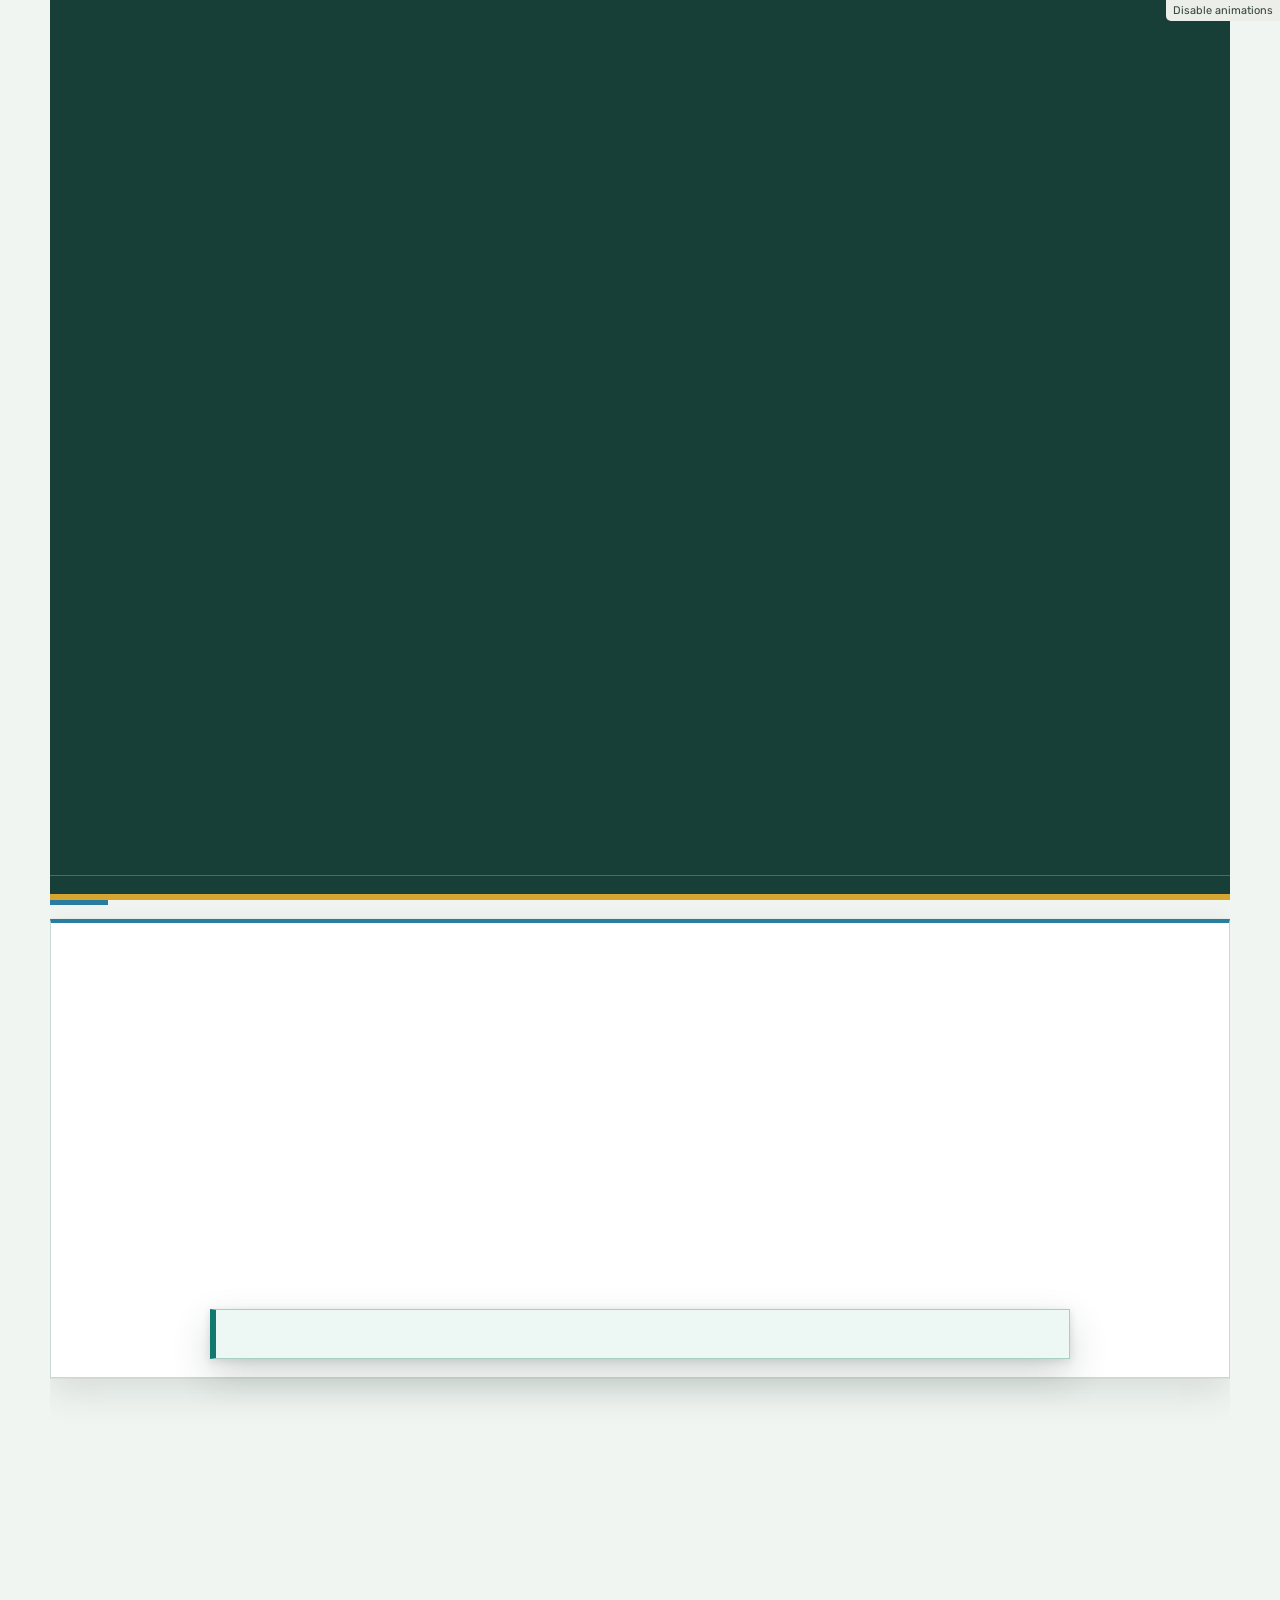
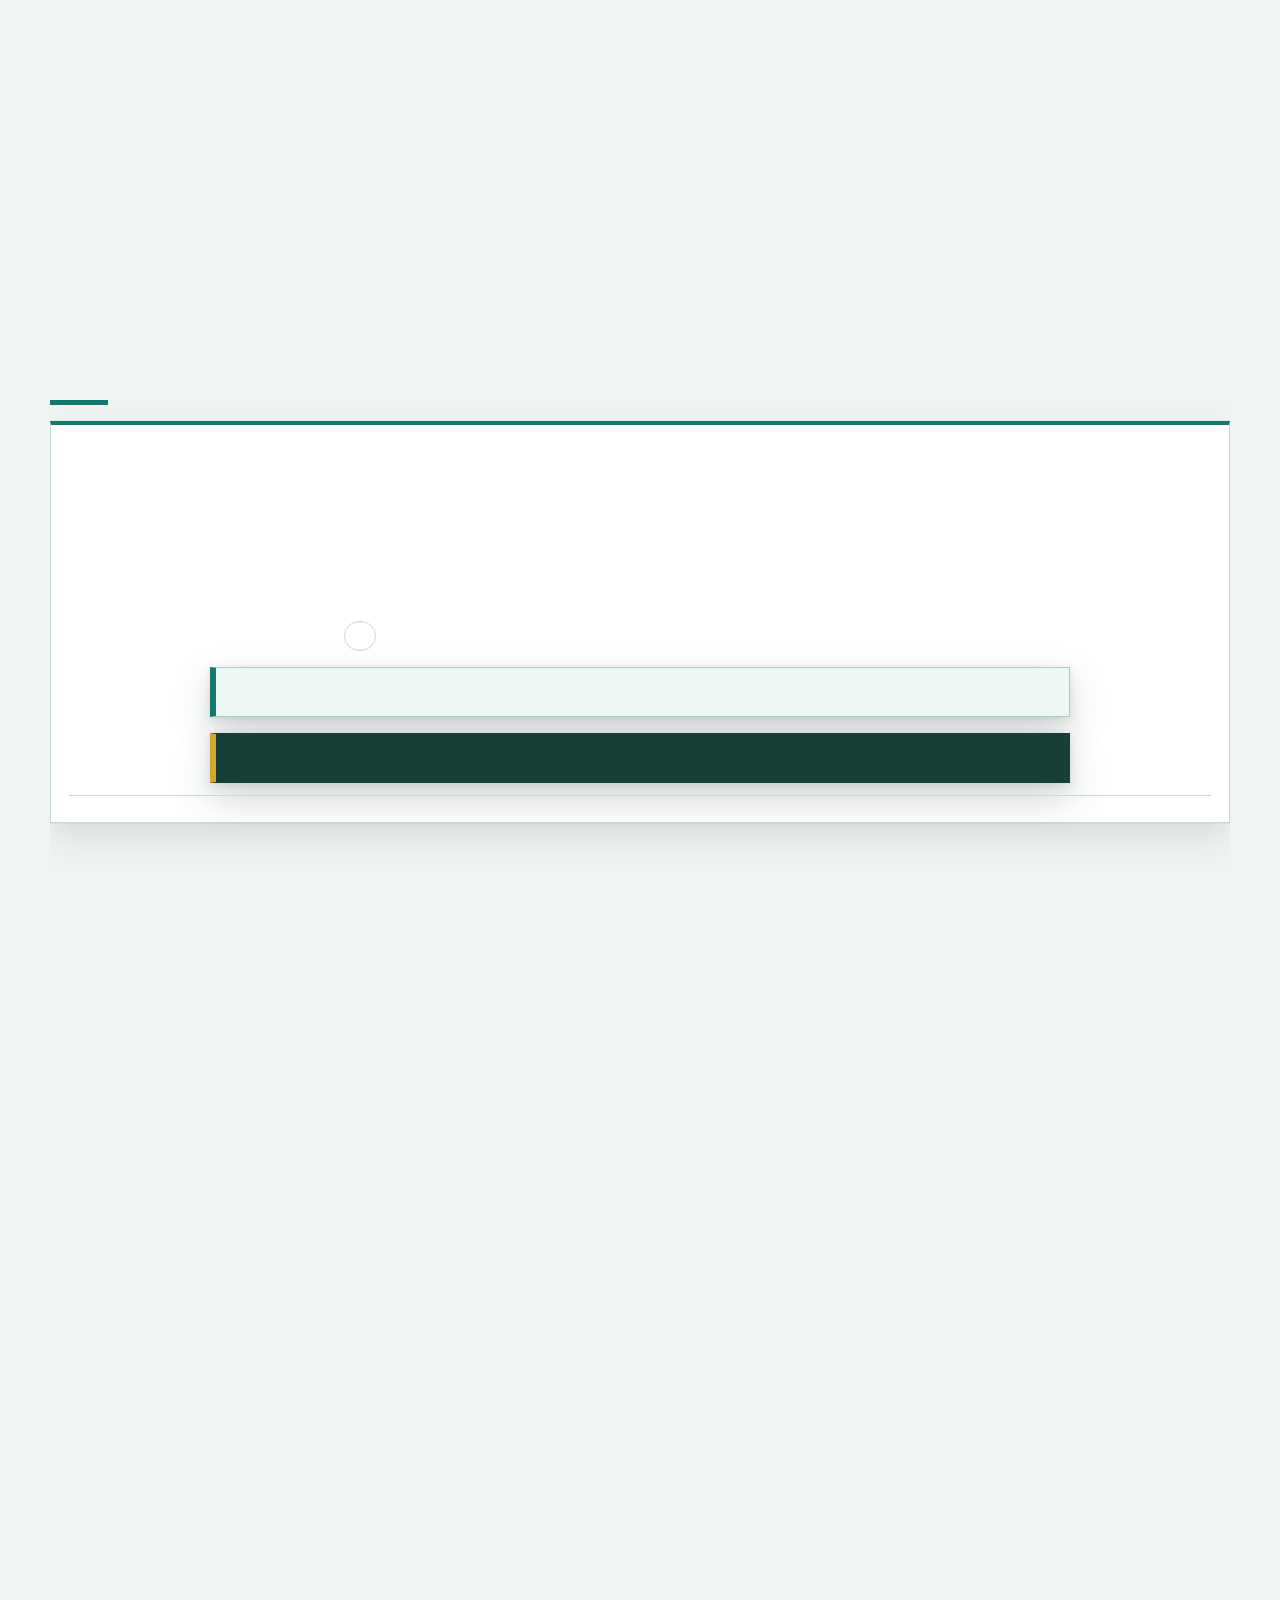
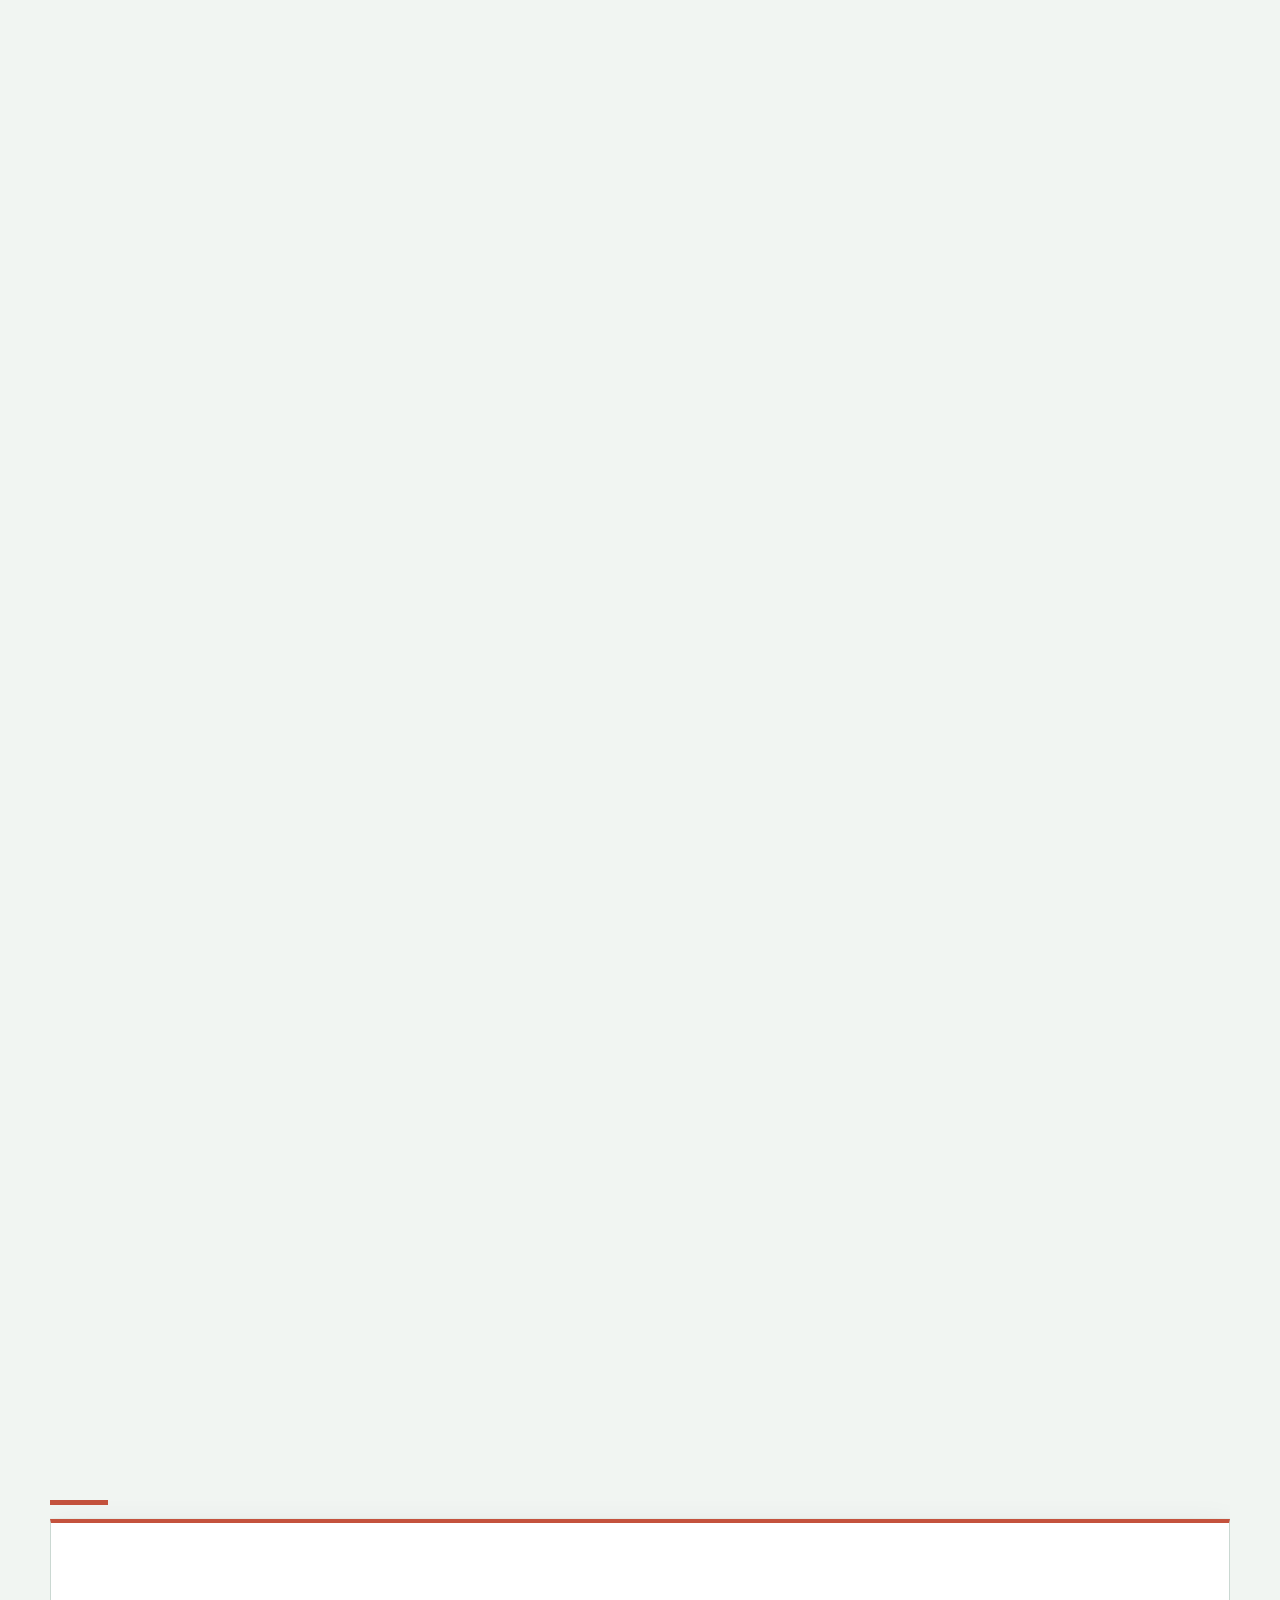
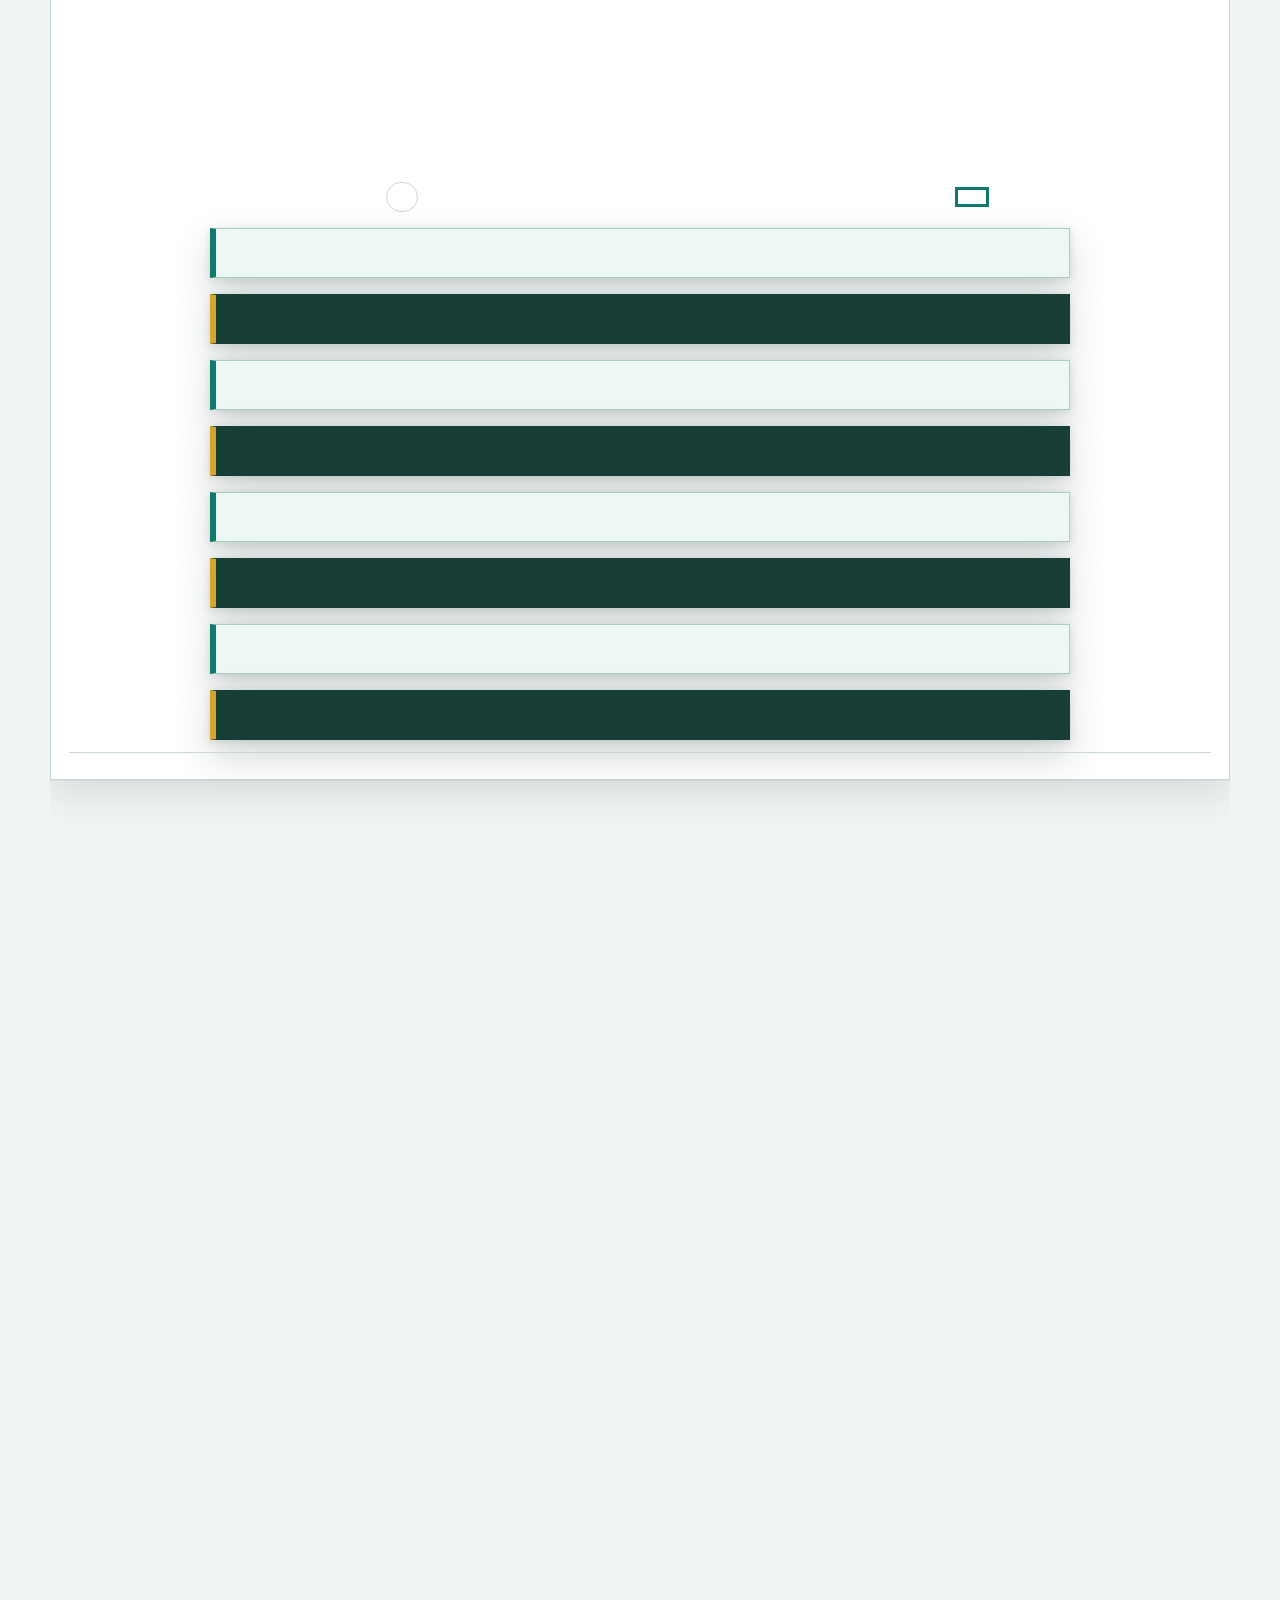
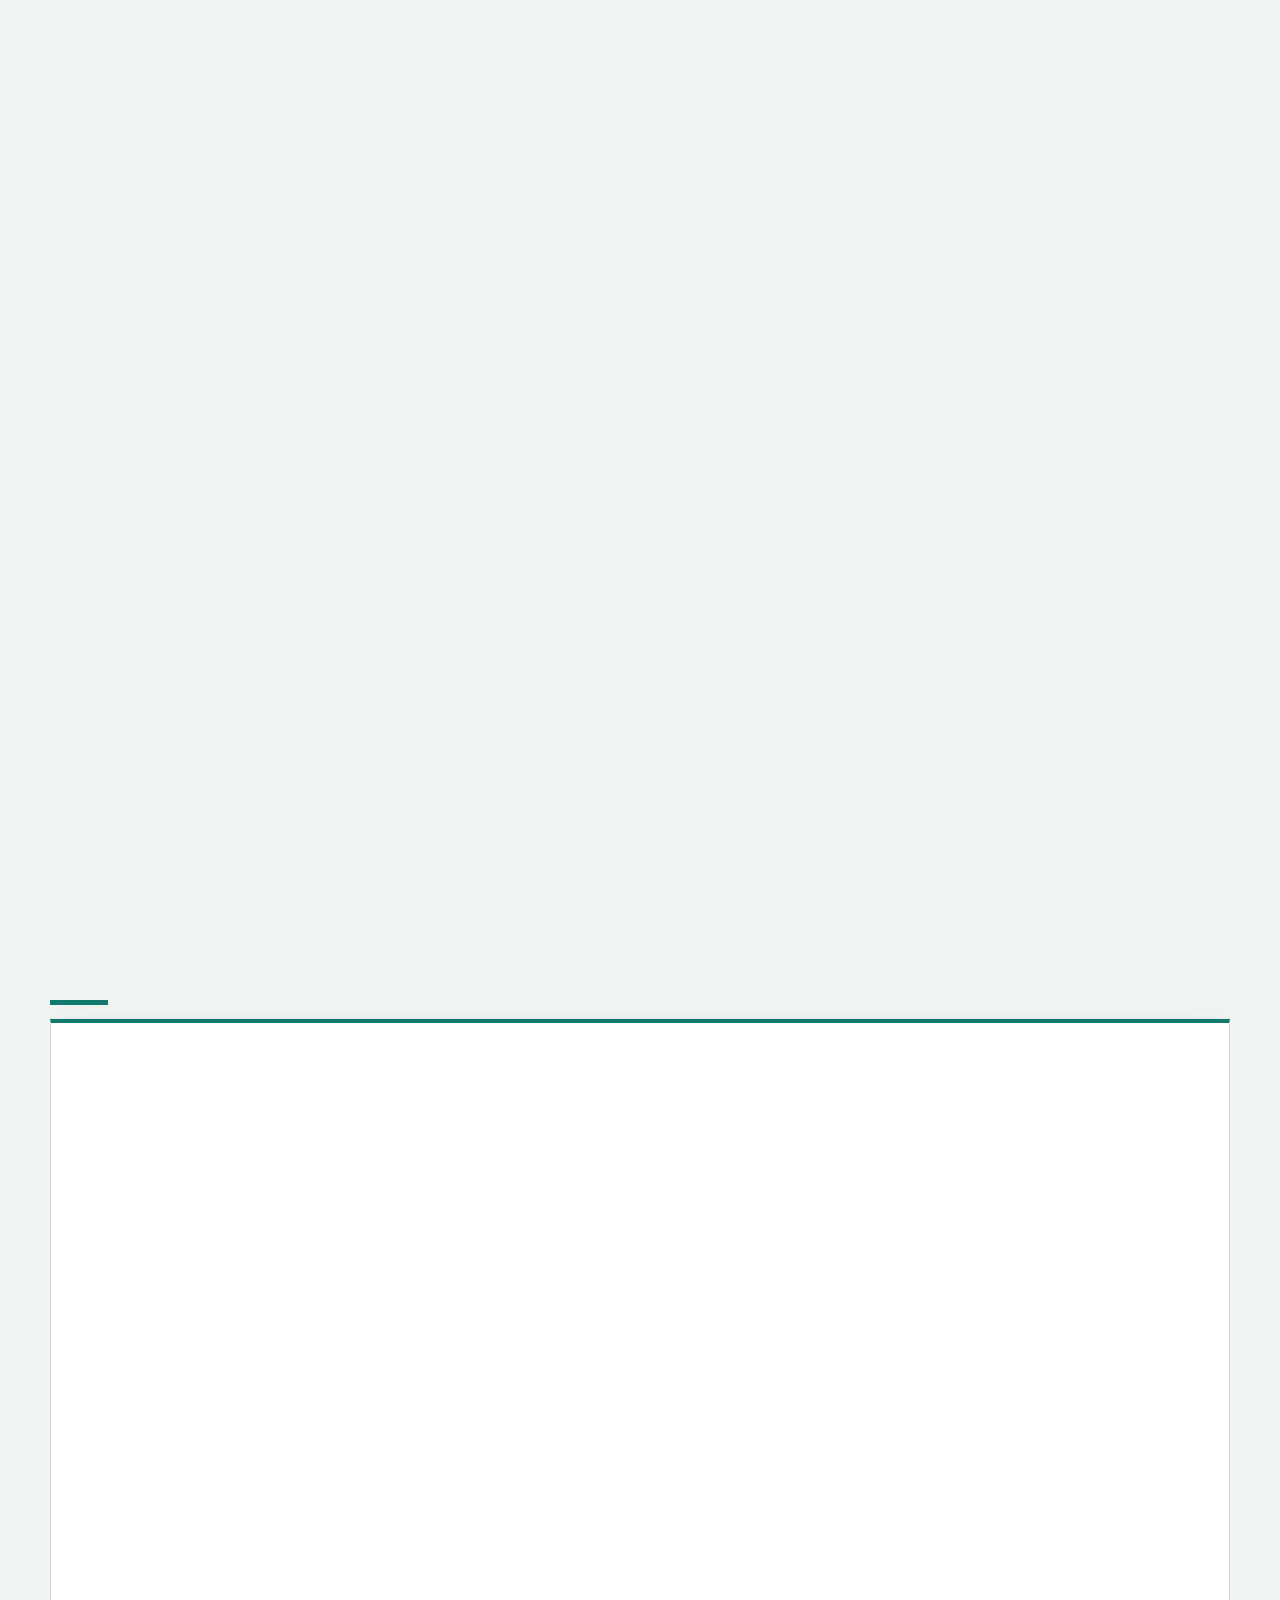
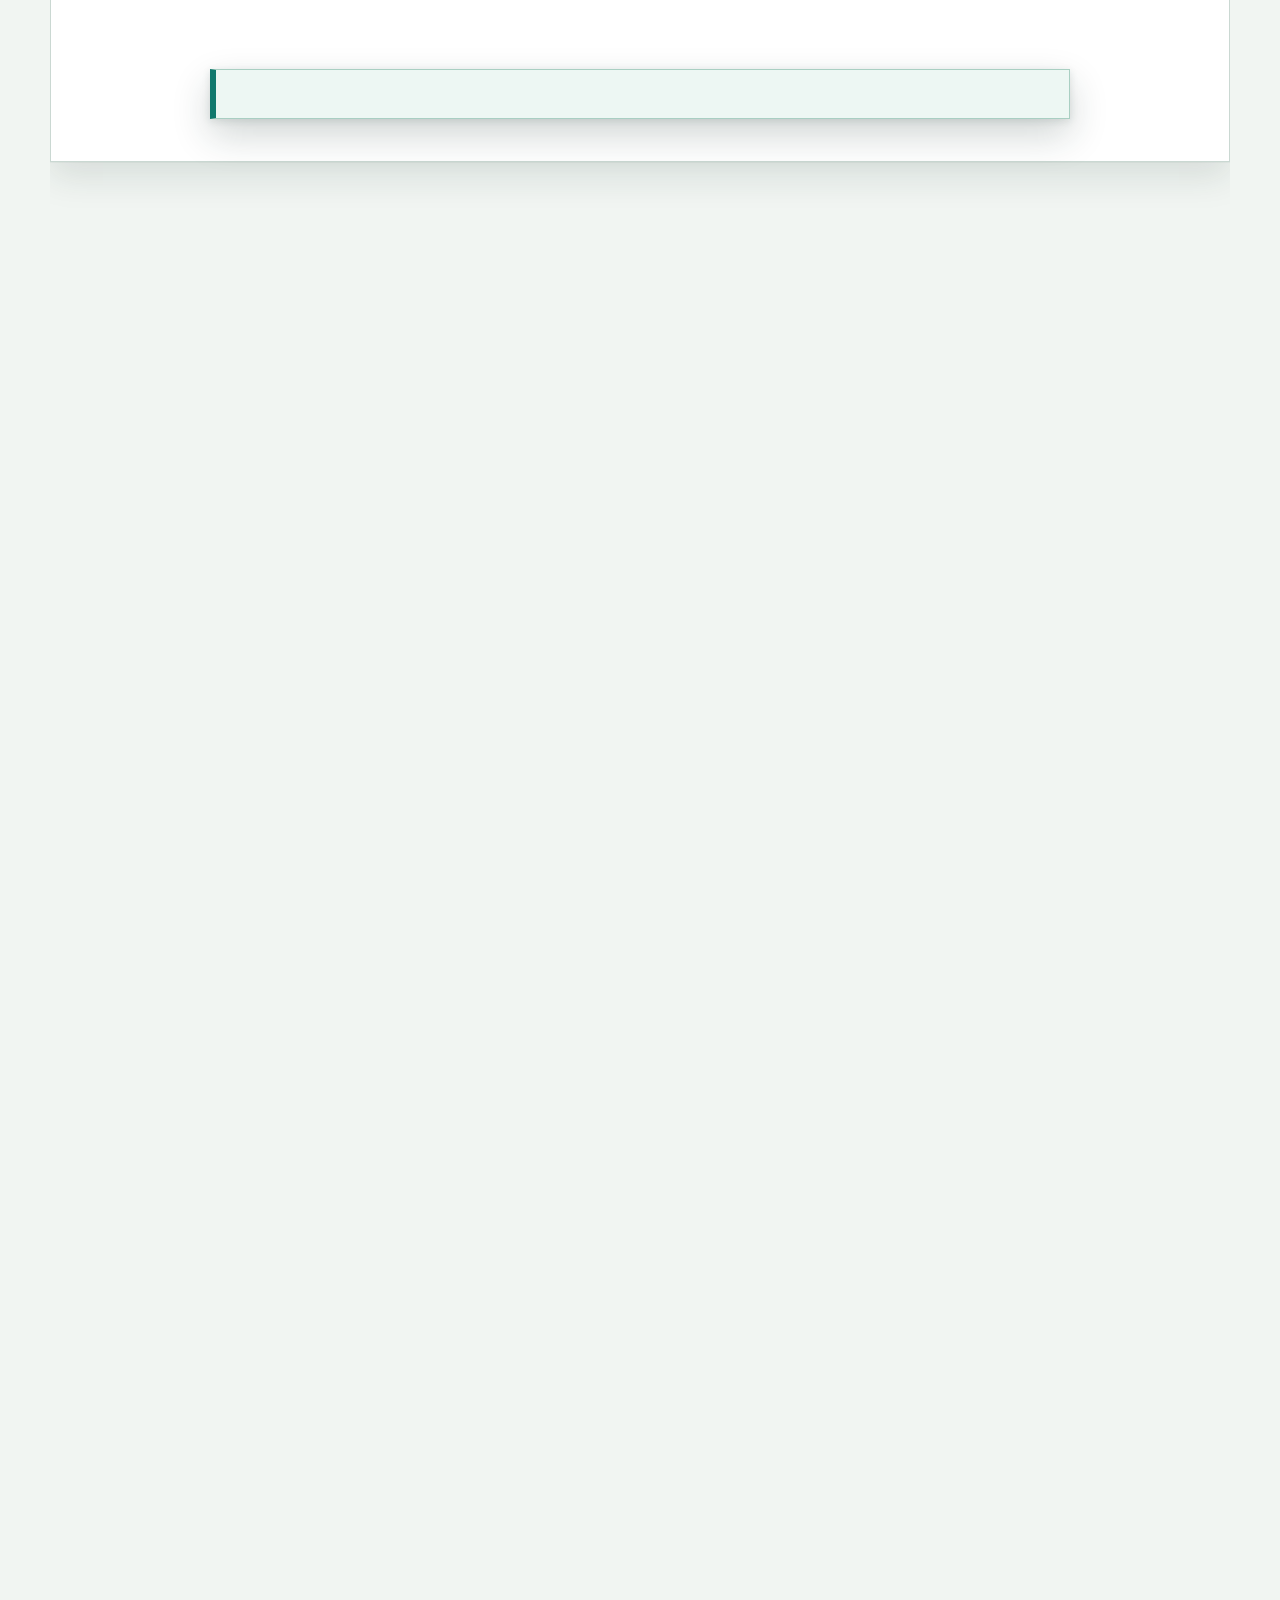
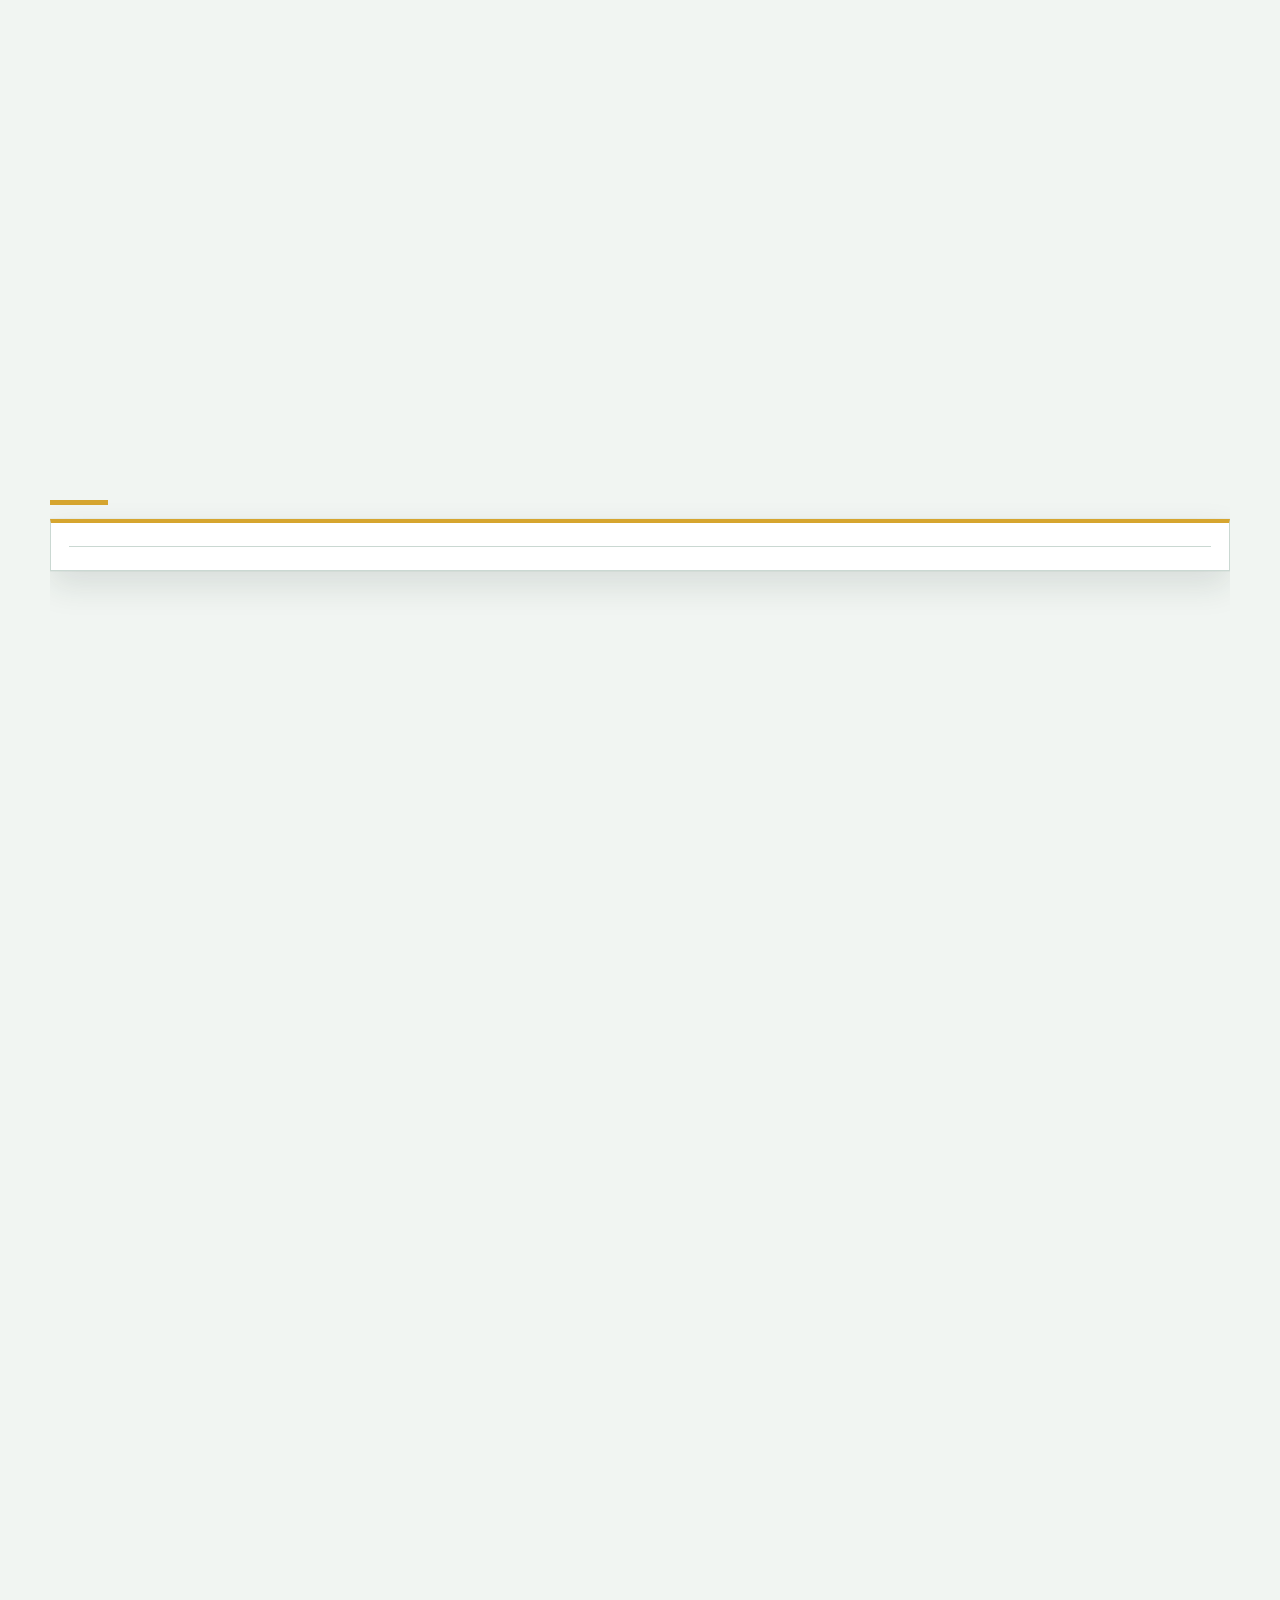
==== commit 1c34dd92: "Improved mobile UX." ====
--- a/output/index.html
+++ b/output/index.html
@@ -10,7 +10,7 @@
   <link rel="preconnect" href="https://fonts.gstatic.com" crossorigin>
   <link href="https://fonts.googleapis.com/css2?family=Rubik:ital,wght@0,300..900;1,300..900&display=swap" rel="stylesheet">
   <script src="https://d3js.org/d3.v7.min.js"></script>
-  <link rel="stylesheet" href="climate-risk-housing.css?v=94b3302cd2f8">
+  <link rel="stylesheet" href="climate-risk-housing.css?v=d0f5c9154997">
 </head>
 <body>
 <main>
@@ -219,6 +219,6 @@
 <button type="button" id="story-motion-toggle" class="story-motion-toggle">Enable animations</button>
 <div class="tooltip" id="tooltip"></div>
 <script id="page-data" type="application/json">{"priceRisk":{"hazards":[{"key":"overall","label":"Overall NRI"}],"counties":[{"fips":"40017","county":"Canadian County, OK","state":"OK","hazards":{"overall":{"score":83.492,"rating":"Medium","ratingValue":3}}},{"fips":"37069","county":"Franklin County, NC","state":"NC","hazards":{"overall":{"score":51.718,"rating":"Low","ratingValue":2}}},{"fips":"28143","county":"Tunica County, MS","state":"MS","hazards":{"overall":{"score":36.26,"rating":"Very Low","ratingValue":1}}},{"fips":"51097","county":"King & Queen County, VA","state":"VA","hazards":{"overall":{"score":16.19,"rating":"Very Low","ratingValue":1}}},{"fips":"34007","county":"Camden County, NJ","state":"NJ","hazards":{"overall":{"score":93.225,"rating":"Medium","ratingValue":3}}},{"fips":"01007","county":"Bibb County, AL","state":"AL","hazards":{"overall":{"score":39.122,"rating":"Very Low","ratingValue":1}}},{"fips":"36051","county":"Livingston County, NY","state":"NY","hazards":{"overall":{"score":56.361,"rating":"Low","ratingValue":2}}},{"fips":"36073","county":"Orleans County, NY","state":"NY","hazards":{"overall":{"score":17.875,"rating":"Very Low","ratingValue":1}}},{"fips":"40143","county":"Tulsa County, OK","state":"OK","hazards":{"overall":{"score":97.901,"rating":"High","ratingValue":4}}},{"fips":"40145","county":"Wagoner County, OK","state":"OK","hazards":{"overall":{"score":73.251,"rating":"Low","ratingValue":2}}},{"fips":"36085","county":"Richmond County, NY","state":"NY","hazards":{"overall":{"score":90.999,"rating":"Medium","ratingValue":3}}},{"fips":"36119","county":"Westchester County, NY","state":"NY","hazards":{"overall":{"score":96.183,"rating":"High","ratingValue":4}}},{"fips":"13113","county":"Fayette County, GA","state":"GA","hazards":{"overall":{"score":61.26,"rating":"Low","ratingValue":2}}},{"fips":"13199","county":"Meriwether County, GA","state":"GA","hazards":{"overall":{"score":19.211,"rating":"Very Low","ratingValue":1}}},{"fips":"11001","county":"District of Columbia, DC","state":"DC","hazards":{"overall":{"score":97.583,"rating":"High","ratingValue":4}}},{"fips":"51610","county":"Falls Church, VA","state":"VA","hazards":{"overall":{"score":1.622,"rating":"Very Low","ratingValue":1}}},{"fips":"54037","county":"Jefferson County, WV","state":"WV","hazards":{"overall":{"score":47.805,"rating":"Low","ratingValue":2}}},{"fips":"51157","county":"Rappahannock County, VA","state":"VA","hazards":{"overall":{"score":6.902,"rating":"Very Low","ratingValue":1}}},{"fips":"06065","county":"Riverside County, CA","state":"CA","hazards":{"overall":{"score":99.905,"rating":"Very High","ratingValue":5}}},{"fips":"06071","county":"San Bernardino County, CA","state":"CA","hazards":{"overall":{"score":99.841,"rating":"Very High","ratingValue":5}}},{"fips":"25021","county":"Norfolk County, MA","state":"MA","hazards":{"overall":{"score":92.017,"rating":"Medium","ratingValue":3}}},{"fips":"27059","county":"Isanti County, MN","state":"MN","hazards":{"overall":{"score":26.908,"rating":"Very Low","ratingValue":1}}},{"fips":"27123","county":"Ramsey County, MN","state":"MN","hazards":{"overall":{"score":94.625,"rating":"High","ratingValue":4}}},{"fips":"27141","county":"Sherburne County, MN","state":"MN","hazards":{"overall":{"score":53.562,"rating":"Low","ratingValue":2}}},{"fips":"27163","county":"Washington County, MN","state":"MN","hazards":{"overall":{"score":83.874,"rating":"Medium","ratingValue":3}}},{"fips":"08001","county":"Adams County, CO","state":"CO","hazards":{"overall":{"score":91.19,"rating":"Medium","ratingValue":3}}},{"fips":"36103","county":"Suffolk County, NY","state":"NY","hazards":{"overall":{"score":97.328,"rating":"High","ratingValue":4}}},{"fips":"06013","county":"Contra Costa County, CA","state":"CA","hazards":{"overall":{"score":99.491,"rating":"Very High","ratingValue":5}}},{"fips":"24027","county":"Howard County, MD","state":"MD","hazards":{"overall":{"score":72.424,"rating":"Low","ratingValue":2}}},{"fips":"24035","county":"Queen Anne's County, MD","state":"MD","hazards":{"overall":{"score":35.623,"rating":"Very Low","ratingValue":1}}},{"fips":"17005","county":"Bond County, IL","state":"IL","hazards":{"overall":{"score":36.228,"rating":"Very Low","ratingValue":1}}},{"fips":"17083","county":"Jersey County, IL","state":"IL","hazards":{"overall":{"score":18.861,"rating":"Very Low","ratingValue":1}}},{"fips":"29113","county":"Lincoln County, MO","state":"MO","hazards":{"overall":{"score":67.08,"rating":"Low","ratingValue":2}}},{"fips":"29183","county":"St. Charles County, MO","state":"MO","hazards":{"overall":{"score":92.589,"rating":"Medium","ratingValue":3}}},{"fips":"26147","county":"St. Clair County, MI","state":"MI","hazards":{"overall":{"score":81.997,"rating":"Medium","ratingValue":3}}},{"fips":"48091","county":"Comal County, TX","state":"TX","hazards":{"overall":{"score":92.684,"rating":"Medium","ratingValue":3}}},{"fips":"41009","county":"Columbia County, OR","state":"OR","hazards":{"overall":{"score":70.674,"rating":"Low","ratingValue":2}}},{"fips":"34023","county":"Middlesex County, NJ","state":"NJ","hazards":{"overall":{"score":97.774,"rating":"High","ratingValue":4}}},{"fips":"34025","county":"Monmouth County, NJ","state":"NJ","hazards":{"overall":{"score":96.31,"rating":"High","ratingValue":4}}},{"fips":"39017","county":"Butler County, OH","state":"OH","hazards":{"overall":{"score":91.476,"rating":"Medium","ratingValue":3}}},{"fips":"39025","county":"Clermont County, OH","state":"OH","hazards":{"overall":{"score":77.863,"rating":"Low","ratingValue":2}}},{"fips":"21077","county":"Gallatin County, KY","state":"KY","hazards":{"overall":{"score":17.271,"rating":"Very Low","ratingValue":1}}},{"fips":"39061","county":"Hamilton County, OH","state":"OH","hazards":{"overall":{"score":96.342,"rating":"High","ratingValue":4}}},{"fips":"20209","county":"Wyandotte County, KS","state":"KS","hazards":{"overall":{"score":89.377,"rating":"Medium","ratingValue":3}}},{"fips":"39041","county":"Delaware County, OH","state":"OH","hazards":{"overall":{"score":78.753,"rating":"Low","ratingValue":2}}},{"fips":"39097","county":"Madison County, OH","state":"OH","hazards":{"overall":{"score":24.905,"rating":"Very Low","ratingValue":1}}},{"fips":"42029","county":"Chester County, PA","state":"PA","hazards":{"overall":{"score":91.858,"rating":"Medium","ratingValue":3}}},{"fips":"47015","county":"Cannon County, TN","state":"TN","hazards":{"overall":{"score":22.901,"rating":"Very Low","ratingValue":1}}},{"fips":"47043","county":"Dickson County, TN","state":"TN","hazards":{"overall":{"score":53.467,"rating":"Low","ratingValue":2}}},{"fips":"47159","county":"Smith County, TN","state":"TN","hazards":{"overall":{"score":18.766,"rating":"Very Low","ratingValue":1}}},{"fips":"47187","county":"Williamson County, TN","state":"TN","hazards":{"overall":{"score":85.146,"rating":"Medium","ratingValue":3}}},{"fips":"51620","county":"Franklin City County, VA","state":"VA","hazards":{"overall":{"score":7.538,"rating":"Very Low","ratingValue":1}}},{"fips":"51735","county":"Poquoson, VA","state":"VA","hazards":{"overall":{"score":2.354,"rating":"Very Low","ratingValue":1}}},{"fips":"35061","county":"Valencia County, NM","state":"NM","hazards":{"overall":{"score":82.252,"rating":"Medium","ratingValue":3}}},{"fips":"36095","county":"Schoharie County, NY","state":"NY","hazards":{"overall":{"score":41.349,"rating":"Very Low","ratingValue":1}}},{"fips":"47001","county":"Anderson County, TN","state":"TN","hazards":{"overall":{"score":73.187,"rating":"Low","ratingValue":2}}},{"fips":"12081","county":"Manatee County, FL","state":"FL","hazards":{"overall":{"score":97.551,"rating":"High","ratingValue":4}}},{"fips":"12115","county":"Sarasota County, FL","state":"FL","hazards":{"overall":{"score":98.155,"rating":"High","ratingValue":4}}},{"fips":"39109","county":"Miami County, OH","state":"OH","hazards":{"overall":{"score":61.387,"rating":"Low","ratingValue":2}}},{"fips":"10003","county":"New Castle County, DE","state":"DE","hazards":{"overall":{"score":95.293,"rating":"High","ratingValue":4}}},{"fips":"49057","county":"Weber County, UT","state":"UT","hazards":{"overall":{"score":87.023,"rating":"Medium","ratingValue":3}}},{"fips":"37063","county":"Durham County, NC","state":"NC","hazards":{"overall":{"score":89.631,"rating":"Medium","ratingValue":3}}},{"fips":"13189","county":"McDuffie County, GA","state":"GA","hazards":{"overall":{"score":24.968,"rating":"Very Low","ratingValue":1}}},{"fips":"28163","county":"Yazoo County, MS","state":"MS","hazards":{"overall":{"score":71.151,"rating":"Low","ratingValue":2}}},{"fips":"42099","county":"Perry County, PA","state":"PA","hazards":{"overall":{"score":53.117,"rating":"Low","ratingValue":2}}},{"fips":"26037","county":"Clinton County, MI","state":"MI","hazards":{"overall":{"score":47.042,"rating":"Low","ratingValue":2}}},{"fips":"42085","county":"Mercer County, PA","state":"PA","hazards":{"overall":{"score":77.735,"rating":"Low","ratingValue":2}}},{"fips":"37085","county":"Harnett County, NC","state":"NC","hazards":{"overall":{"score":75.286,"rating":"Low","ratingValue":2}}},{"fips":"21067","county":"Fayette County, KY","state":"KY","hazards":{"overall":{"score":92.048,"rating":"Medium","ratingValue":3}}},{"fips":"21209","county":"Scott County, KY","state":"KY","hazards":{"overall":{"score":56.075,"rating":"Low","ratingValue":2}}},{"fips":"22113","county":"Vermilion Parish, LA","state":"LA","hazards":{"overall":{"score":84.765,"rating":"Medium","ratingValue":3}}},{"fips":"29225","county":"Webster County, MO","state":"MO","hazards":{"overall":{"score":44.593,"rating":"Low","ratingValue":2}}},{"fips":"37089","county":"Henderson County, NC","state":"NC","hazards":{"overall":{"score":83.779,"rating":"Medium","ratingValue":3}}},{"fips":"01097","county":"Mobile County, AL","state":"AL","hazards":{"overall":{"score":98.028,"rating":"High","ratingValue":4}}},{"fips":"48355","county":"Nueces County, TX","state":"TX","hazards":{"overall":{"score":96.628,"rating":"High","ratingValue":4}}},{"fips":"13029","county":"Bryan County, GA","state":"GA","hazards":{"overall":{"score":66.635,"rating":"Low","ratingValue":2}}},{"fips":"02020","county":"Anchorage Borough, AK","state":"AK","hazards":{"overall":{"score":97.392,"rating":"High","ratingValue":4}}},{"fips":"02170","county":"Matanuska-Susitna Borough, AK","state":"AK","hazards":{"overall":{"score":93.257,"rating":"Medium","ratingValue":3}}},{"fips":"48245","county":"Jefferson County, TX","state":"TX","hazards":{"overall":{"score":95.674,"rating":"High","ratingValue":4}}},{"fips":"22017","county":"Caddo Parish, LA","state":"LA","hazards":{"overall":{"score":92.621,"rating":"Medium","ratingValue":3}}},{"fips":"01001","county":"Autauga County, AL","state":"AL","hazards":{"overall":{"score":57.57,"rating":"Low","ratingValue":2}}},{"fips":"41039","county":"Lane County, OR","state":"OR","hazards":{"overall":{"score":96.406,"rating":"High","ratingValue":4}}},{"fips":"54011","county":"Cabell County, WV","state":"WV","hazards":{"overall":{"score":85.369,"rating":"Medium","ratingValue":3}}},{"fips":"39087","county":"Lawrence County, OH","state":"OH","hazards":{"overall":{"score":70.992,"rating":"Low","ratingValue":2}}},{"fips":"54099","county":"Wayne County, WV","state":"WV","hazards":{"overall":{"score":79.803,"rating":"Low","ratingValue":2}}},{"fips":"17007","county":"Boone County, IL","state":"IL","hazards":{"overall":{"score":57.347,"rating":"Low","ratingValue":2}}},{"fips":"17201","county":"Winnebago County, IL","state":"IL","hazards":{"overall":{"score":92.366,"rating":"Medium","ratingValue":3}}},{"fips":"08013","county":"Boulder County, CO","state":"CO","hazards":{"overall":{"score":90.712,"rating":"Medium","ratingValue":3}}},{"fips":"13259","county":"Stewart County, GA","state":"GA","hazards":{"overall":{"score":5.852,"rating":"Very Low","ratingValue":1}}},{"fips":"48107","county":"Crosby County, TX","state":"TX","hazards":{"overall":{"score":23.728,"rating":"Very Low","ratingValue":1}}},{"fips":"21221","county":"Trigg County, KY","state":"KY","hazards":{"overall":{"score":48.41,"rating":"Low","ratingValue":2}}},{"fips":"21101","county":"Henderson County, KY","state":"KY","hazards":{"overall":{"score":73.155,"rating":"Low","ratingValue":2}}},{"fips":"18173","county":"Warrick County, IN","state":"IN","hazards":{"overall":{"score":65.108,"rating":"Low","ratingValue":2}}},{"fips":"54003","county":"Berkeley County, WV","state":"WV","hazards":{"overall":{"score":68.257,"rating":"Low","ratingValue":2}}},{"fips":"12091","county":"Okaloosa County, FL","state":"FL","hazards":{"overall":{"score":92.462,"rating":"Medium","ratingValue":3}}},{"fips":"48459","county":"Upshur County, TX","state":"TX","hazards":{"overall":{"score":66.921,"rating":"Low","ratingValue":2}}},{"fips":"37129","county":"New Hanover County, NC","state":"NC","hazards":{"overall":{"score":96.12,"rating":"High","ratingValue":4}}},{"fips":"42049","county":"Erie County, PA","state":"PA","hazards":{"overall":{"score":84.097,"rating":"Medium","ratingValue":3}}},{"fips":"48375","county":"Potter County, TX","state":"TX","hazards":{"overall":{"score":90.49,"rating":"Medium","ratingValue":3}}},{"fips":"51019","county":"Bedford County, VA","state":"VA","hazards":{"overall":{"score":51.177,"rating":"Low","ratingValue":2}}},{"fips":"40135","county":"Sequoyah County, OK","state":"OK","hazards":{"overall":{"score":79.103,"rating":"Low","ratingValue":2}}},{"fips":"20177","county":"Shawnee County, KS","state":"KS","hazards":{"overall":{"score":88.041,"rating":"Medium","ratingValue":3}}},{"fips":"01003","county":"Baldwin County, AL","state":"AL","hazards":{"overall":{"score":96.724,"rating":"High","ratingValue":4}}},{"fips":"29211","county":"Sullivan County, MO","state":"MO","hazards":{"overall":{"score":10.115,"rating":"Very Low","ratingValue":1}}},{"fips":"42113","county":"Sullivan County, PA","state":"PA","hazards":{"overall":{"score":10.719,"rating":"Very Low","ratingValue":1}}},{"fips":"54089","county":"Summers County, WV","state":"WV","hazards":{"overall":{"score":40.235,"rating":"Very Low","ratingValue":1}}},{"fips":"48447","county":"Throckmorton County, TX","state":"TX","hazards":{"overall":{"score":3.308,"rating":"Very Low","ratingValue":1}}},{"fips":"28141","county":"Tishomingo County, MS","state":"MS","hazards":{"overall":{"score":37.087,"rating":"Very Low","ratingValue":1}}},{"fips":"53069","county":"Wahkiakum County, WA","state":"WA","hazards":{"overall":{"score":19.275,"rating":"Very Low","ratingValue":1}}},{"fips":"41063","county":"Wallowa County, OR","state":"OR","hazards":{"overall":{"score":33.969,"rating":"Very Low","ratingValue":1}}},{"fips":"48475","county":"Ward County, TX","state":"TX","hazards":{"overall":{"score":15.363,"rating":"Very Low","ratingValue":1}}},{"fips":"12133","county":"Washington County, FL","state":"FL","hazards":{"overall":{"score":59.447,"rating":"Low","ratingValue":2}}},{"fips":"21229","county":"Washington County, KY","state":"KY","hazards":{"overall":{"score":16.73,"rating":"Very Low","ratingValue":1}}},{"fips":"31179","county":"Wayne County, NE","state":"NE","hazards":{"overall":{"score":13.963,"rating":"Very Low","ratingValue":1}}},{"fips":"30107","county":"Wheatland County, MT","state":"MT","hazards":{"overall":{"score":3.499,"rating":"Very Low","ratingValue":1}}},{"fips":"19191","county":"Winneshiek County, IA","state":"IA","hazards":{"overall":{"score":36.196,"rating":"Very Low","ratingValue":1}}},{"fips":"39175","county":"Wyandot County, OH","state":"OH","hazards":{"overall":{"score":17.398,"rating":"Very Low","ratingValue":1}}},{"fips":"36121","county":"Wyoming County, NY","state":"NY","hazards":{"overall":{"score":41.253,"rating":"Very Low","ratingValue":1}}},{"fips":"48501","county":"Yoakum County, TX","state":"TX","hazards":{"overall":{"score":46.056,"rating":"Low","ratingValue":2}}},{"fips":"18007","county":"Benton County, IN","state":"IN","hazards":{"overall":{"score":4.866,"rating":"Very Low","ratingValue":1}}},{"fips":"18171","county":"Warren County, IN","state":"IN","hazards":{"overall":{"score":5.757,"rating":"Very Low","ratingValue":1}}},{"fips":"51079","county":"Greene County, VA","state":"VA","hazards":{"overall":{"score":9.288,"rating":"Very Low","ratingValue":1}}},{"fips":"13221","county":"Oglethorpe County, GA","state":"GA","hazards":{"overall":{"score":8.111,"rating":"Very Low","ratingValue":1}}},{"fips":"22109","county":"Terrebonne Parish, LA","state":"LA","hazards":{"overall":{"score":94.243,"rating":"Medium","ratingValue":3}}},{"fips":"13153","county":"Houston County, GA","state":"GA","hazards":{"overall":{"score":70.483,"rating":"Low","ratingValue":2}}},{"fips":"18121","county":"Parke County, IN","state":"IN","hazards":{"overall":{"score":27.576,"rating":"Very Low","ratingValue":1}}},{"fips":"30095","county":"Stillwater County, MT","state":"MT","hazards":{"overall":{"score":16.762,"rating":"Very Low","ratingValue":1}}},{"fips":"48441","county":"Taylor County, TX","state":"TX","hazards":{"overall":{"score":83.81,"rating":"Medium","ratingValue":3}}},{"fips":"19183","county":"Washington County, IA","state":"IA","hazards":{"overall":{"score":44.179,"rating":"Low","ratingValue":2}}},{"fips":"28031","county":"Covington County, MS","state":"MS","hazards":{"overall":{"score":50.827,"rating":"Low","ratingValue":2}}},{"fips":"19013","county":"Black Hawk County, IA","state":"IA","hazards":{"overall":{"score":76.59,"rating":"Low","ratingValue":2}}},{"fips":"42089","county":"Monroe County, PA","state":"PA","hazards":{"overall":{"score":85.083,"rating":"Medium","ratingValue":3}}},{"fips":"55069","county":"Lincoln County, WI","state":"WI","hazards":{"overall":{"score":52.64,"rating":"Low","ratingValue":2}}},{"fips":"15009","county":"Maui County, HI","state":"HI","hazards":{"overall":{"score":93.13,"rating":"Medium","ratingValue":3}}},{"fips":"55105","county":"Rock County, WI","state":"WI","hazards":{"overall":{"score":86.355,"rating":"Medium","ratingValue":3}}},{"fips":"18105","county":"Monroe County, IN","state":"IN","hazards":{"overall":{"score":75.986,"rating":"Low","ratingValue":2}}},{"fips":"26075","county":"Jackson County, MI","state":"MI","hazards":{"overall":{"score":76.463,"rating":"Low","ratingValue":2}}},{"fips":"12061","county":"Indian River County, FL","state":"FL","hazards":{"overall":{"score":95.642,"rating":"High","ratingValue":4}}},{"fips":"01103","county":"Morgan County, AL","state":"AL","hazards":{"overall":{"score":88.836,"rating":"Medium","ratingValue":3}}},{"fips":"22043","county":"Grant Parish, LA","state":"LA","hazards":{"overall":{"score":29.612,"rating":"Very Low","ratingValue":1}}},{"fips":"01077","county":"Lauderdale County, AL","state":"AL","hazards":{"overall":{"score":85.496,"rating":"Medium","ratingValue":3}}},{"fips":"17099","county":"LaSalle County, IL","state":"IL","hazards":{"overall":{"score":86.101,"rating":"Medium","ratingValue":3}}},{"fips":"13027","county":"Brooks County, GA","state":"GA","hazards":{"overall":{"score":42.112,"rating":"Very Low","ratingValue":1}}},{"fips":"13101","county":"Echols County, GA","state":"GA","hazards":{"overall":{"score":0.541,"rating":"Very Low","ratingValue":1}}},{"fips":"13185","county":"Lowndes County, GA","state":"GA","hazards":{"overall":{"score":72.646,"rating":"Low","ratingValue":2}}},{"fips":"49005","county":"Cache County, UT","state":"UT","hazards":{"overall":{"score":66.539,"rating":"Low","ratingValue":2}}},{"fips":"13313","county":"Whitfield County, GA","state":"GA","hazards":{"overall":{"score":81.489,"rating":"Medium","ratingValue":3}}},{"fips":"39013","county":"Belmont County, OH","state":"OH","hazards":{"overall":{"score":75.191,"rating":"Low","ratingValue":2}}},{"fips":"46103","county":"Pennington County, SD","state":"SD","hazards":{"overall":{"score":78.562,"rating":"Low","ratingValue":2}}},{"fips":"06023","county":"Humboldt County, CA","state":"CA","hazards":{"overall":{"score":96.756,"rating":"High","ratingValue":4}}},{"fips":"39023","county":"Clark County, OH","state":"OH","hazards":{"overall":{"score":77.099,"rating":"Low","ratingValue":2}}},{"fips":"38015","county":"Burleigh County, ND","state":"ND","hazards":{"overall":{"score":85.115,"rating":"Medium","ratingValue":3}}},{"fips":"37049","county":"Craven County, NC","state":"NC","hazards":{"overall":{"score":93.575,"rating":"Medium","ratingValue":3}}},{"fips":"21091","county":"Hancock County, KY","state":"KY","hazards":{"overall":{"score":28.753,"rating":"Very Low","ratingValue":1}}},{"fips":"13025","county":"Brantley County, GA","state":"GA","hazards":{"overall":{"score":18.289,"rating":"Very Low","ratingValue":1}}},{"fips":"18091","county":"LaPorte County, IN","state":"IN","hazards":{"overall":{"score":78.88,"rating":"Low","ratingValue":2}}},{"fips":"53015","county":"Cowlitz County, WA","state":"WA","hazards":{"overall":{"score":90.299,"rating":"Medium","ratingValue":3}}},{"fips":"51021","county":"Bland County, VA","state":"VA","hazards":{"overall":{"score":13.041,"rating":"Very Low","ratingValue":1}}},{"fips":"19061","county":"Dubuque County, IA","state":"IA","hazards":{"overall":{"score":63.581,"rating":"Low","ratingValue":2}}},{"fips":"21139","county":"Livingston County, KY","state":"KY","hazards":{"overall":{"score":27.131,"rating":"Very Low","ratingValue":1}}},{"fips":"17127","county":"Massac County, IL","state":"IL","hazards":{"overall":{"score":61.609,"rating":"Low","ratingValue":2}}},{"fips":"48175","county":"Goliad County, TX","state":"TX","hazards":{"overall":{"score":22.583,"rating":"Very Low","ratingValue":1}}},{"fips":"16077","county":"Power County, ID","state":"ID","hazards":{"overall":{"score":16.921,"rating":"Very Low","ratingValue":1}}},{"fips":"48005","county":"Angelina County, TX","state":"TX","hazards":{"overall":{"score":71.819,"rating":"Low","ratingValue":2}}},{"fips":"05149","county":"Yell County, AR","state":"AR","hazards":{"overall":{"score":58.938,"rating":"Low","ratingValue":2}}},{"fips":"28067","county":"Jones County, MS","state":"MS","hazards":{"overall":{"score":80.216,"rating":"Low","ratingValue":2}}},{"fips":"22097","county":"St. Landry Parish, LA","state":"LA","hazards":{"overall":{"score":88.2,"rating":"Medium","ratingValue":3}}},{"fips":"48213","county":"Henderson County, TX","state":"TX","hazards":{"overall":{"score":84.542,"rating":"Medium","ratingValue":3}}},{"fips":"53041","county":"Lewis County, WA","state":"WA","hazards":{"overall":{"score":89.695,"rating":"Medium","ratingValue":3}}},{"fips":"18085","county":"Kosciusko County, IN","state":"IN","hazards":{"overall":{"score":66.317,"rating":"Low","ratingValue":2}}},{"fips":"38049","county":"McHenry County, ND","state":"ND","hazards":{"overall":{"score":11.737,"rating":"Very Low","ratingValue":1}}},{"fips":"49051","county":"Wasatch County, UT","state":"UT","hazards":{"overall":{"score":33.524,"rating":"Very Low","ratingValue":1}}},{"fips":"39141","county":"Ross County, OH","state":"OH","hazards":{"overall":{"score":62.882,"rating":"Low","ratingValue":2}}},{"fips":"05145","county":"White County, AR","state":"AR","hazards":{"overall":{"score":85.719,"rating":"Medium","ratingValue":3}}},{"fips":"12023","county":"Columbia County, FL","state":"FL","hazards":{"overall":{"score":69.72,"rating":"Low","ratingValue":2}}},{"fips":"41035","county":"Klamath County, OR","state":"OR","hazards":{"overall":{"score":77.926,"rating":"Low","ratingValue":2}}},{"fips":"27131","county":"Rice County, MN","state":"MN","hazards":{"overall":{"score":75.445,"rating":"Low","ratingValue":2}}},{"fips":"18177","county":"Wayne County, IN","state":"IN","hazards":{"overall":{"score":74.109,"rating":"Low","ratingValue":2}}},{"fips":"16043","county":"Fremont County, ID","state":"ID","hazards":{"overall":{"score":38.263,"rating":"Very Low","ratingValue":1}}},{"fips":"37083","county":"Halifax County, NC","state":"NC","hazards":{"overall":{"score":72.901,"rating":"Low","ratingValue":2}}},{"fips":"35005","county":"Chaves County, NM","state":"NM","hazards":{"overall":{"score":87.627,"rating":"Medium","ratingValue":3}}},{"fips":"33001","county":"Belknap County, NH","state":"NH","hazards":{"overall":{"score":57.379,"rating":"Low","ratingValue":2}}},{"fips":"53071","county":"Walla Walla County, WA","state":"WA","hazards":{"overall":{"score":60.369,"rating":"Low","ratingValue":2}}},{"fips":"39009","county":"Athens County, OH","state":"OH","hazards":{"overall":{"score":68.734,"rating":"Low","ratingValue":2}}},{"fips":"56045","county":"Weston County, WY","state":"WY","hazards":{"overall":{"score":7.888,"rating":"Very Low","ratingValue":1}}},{"fips":"50021","county":"Rutland County, VT","state":"VT","hazards":{"overall":{"score":50.477,"rating":"Low","ratingValue":2}}},{"fips":"27111","county":"Otter Tail County, MN","state":"MN","hazards":{"overall":{"score":79.389,"rating":"Low","ratingValue":2}}},{"fips":"48001","county":"Anderson County, TX","state":"TX","hazards":{"overall":{"score":73.632,"rating":"Low","ratingValue":2}}},{"fips":"29045","county":"Clark County, MO","state":"MO","hazards":{"overall":{"score":21.819,"rating":"Very Low","ratingValue":1}}},{"fips":"37099","county":"Jackson County, NC","state":"NC","hazards":{"overall":{"score":80.471,"rating":"Low","ratingValue":2}}},{"fips":"06109","county":"Tuolumne County, CA","state":"CA","hazards":{"overall":{"score":85.21,"rating":"Medium","ratingValue":3}}},{"fips":"01031","county":"Coffee County, AL","state":"AL","hazards":{"overall":{"score":83.429,"rating":"Medium","ratingValue":3}}},{"fips":"01071","county":"Jackson County, AL","state":"AL","hazards":{"overall":{"score":79.039,"rating":"Low","ratingValue":2}}},{"fips":"40147","county":"Washington County, OK","state":"OK","hazards":{"overall":{"score":76.113,"rating":"Low","ratingValue":2}}},{"fips":"48073","county":"Cherokee County, TX","state":"TX","hazards":{"overall":{"score":61.641,"rating":"Low","ratingValue":2}}},{"fips":"21011","county":"Bath County, KY","state":"KY","hazards":{"overall":{"score":13.709,"rating":"Very Low","ratingValue":1}}},{"fips":"39091","county":"Logan County, OH","state":"OH","hazards":{"overall":{"score":53.212,"rating":"Low","ratingValue":2}}},{"fips":"05055","county":"Greene County, AR","state":"AR","hazards":{"overall":{"score":80.184,"rating":"Low","ratingValue":2}}},{"fips":"21107","county":"Hopkins County, KY","state":"KY","hazards":{"overall":{"score":72.551,"rating":"Low","ratingValue":2}}},{"fips":"48063","county":"Camp County, TX","state":"TX","hazards":{"overall":{"score":39.345,"rating":"Very Low","ratingValue":1}}},{"fips":"47177","county":"Warren County, TN","state":"TN","hazards":{"overall":{"score":63.454,"rating":"Low","ratingValue":2}}},{"fips":"29173","county":"Ralls County, MO","state":"MO","hazards":{"overall":{"score":14.059,"rating":"Very Low","ratingValue":1}}},{"fips":"17171","county":"Scott County, IL","state":"IL","hazards":{"overall":{"score":2.767,"rating":"Very Low","ratingValue":1}}},{"fips":"27085","county":"McLeod County, MN","state":"MN","hazards":{"overall":{"score":46.597,"rating":"Low","ratingValue":2}}},{"fips":"47029","county":"Cocke County, TN","state":"TN","hazards":{"overall":{"score":54.517,"rating":"Low","ratingValue":2}}},{"fips":"48227","county":"Howard County, TX","state":"TX","hazards":{"overall":{"score":54.803,"rating":"Low","ratingValue":2}}},{"fips":"31141","county":"Platte County, NE","state":"NE","hazards":{"overall":{"score":70.579,"rating":"Low","ratingValue":2}}},{"fips":"13249","county":"Schley County, GA","state":"GA","hazards":{"overall":{"score":0.604,"rating":"Very Low","ratingValue":1}}},{"fips":"19125","county":"Marion County, IA","state":"IA","hazards":{"overall":{"score":34.351,"rating":"Very Low","ratingValue":1}}},{"fips":"01109","county":"Pike County, AL","state":"AL","hazards":{"overall":{"score":43.989,"rating":"Low","ratingValue":2}}},{"fips":"47143","county":"Rhea County, TN","state":"TN","hazards":{"overall":{"score":49.173,"rating":"Low","ratingValue":2}}},{"fips":"54045","county":"Logan County, WV","state":"WV","hazards":{"overall":{"score":79.23,"rating":"Low","ratingValue":2}}},{"fips":"20125","county":"Montgomery County, KS","state":"KS","hazards":{"overall":{"score":73.378,"rating":"Low","ratingValue":2}}},{"fips":"26043","county":"Dickinson County, MI","state":"MI","hazards":{"overall":{"score":59.288,"rating":"Low","ratingValue":2}}},{"fips":"20113","county":"McPherson County, KS","state":"KS","hazards":{"overall":{"score":39.218,"rating":"Very Low","ratingValue":1}}},{"fips":"13305","county":"Wayne County, GA","state":"GA","hazards":{"overall":{"score":44.625,"rating":"Low","ratingValue":2}}},{"fips":"29001","county":"Adair County, MO","state":"MO","hazards":{"overall":{"score":28.721,"rating":"Very Low","ratingValue":1}}},{"fips":"26105","county":"Mason County, MI","state":"MI","hazards":{"overall":{"score":25.35,"rating":"Very Low","ratingValue":1}}},{"fips":"39047","county":"Fayette County, OH","state":"OH","hazards":{"overall":{"score":25.891,"rating":"Very Low","ratingValue":1}}},{"fips":"18079","county":"Jennings County, IN","state":"IN","hazards":{"overall":{"score":31.902,"rating":"Very Low","ratingValue":1}}},{"fips":"13239","county":"Quitman County, GA","state":"GA","hazards":{"overall":{"score":8.333,"rating":"Very Low","ratingValue":1}}},{"fips":"41027","county":"Hood River County, OR","state":"OR","hazards":{"overall":{"score":32.061,"rating":"Very Low","ratingValue":1}}},{"fips":"05027","county":"Columbia County, AR","state":"AR","hazards":{"overall":{"score":42.08,"rating":"Very Low","ratingValue":1}}},{"fips":"05019","county":"Clark County, AR","state":"AR","hazards":{"overall":{"score":41.094,"rating":"Very Low","ratingValue":1}}},{"fips":"48341","county":"Moore County, TX","state":"TX","hazards":{"overall":{"score":61.896,"rating":"Low","ratingValue":2}}},{"fips":"29147","county":"Nodaway County, MO","state":"MO","hazards":{"overall":{"score":45.579,"rating":"Low","ratingValue":2}}},{"fips":"35028","county":"Los Alamos County, NM","state":"NM","hazards":{"overall":{"score":3.594,"rating":"Very Low","ratingValue":1}}},{"fips":"32013","county":"Humboldt County, NV","state":"NV","hazards":{"overall":{"score":40.84,"rating":"Very Low","ratingValue":1}}},{"fips":"20005","county":"Atchison County, KS","state":"KS","hazards":{"overall":{"score":15.967,"rating":"Very Low","ratingValue":1}}},{"fips":"08081","county":"Moffat County, CO","state":"CO","hazards":{"overall":{"score":12.055,"rating":"Very Low","ratingValue":1}}},{"fips":"45001","county":"Abbeville County, SC","state":"SC","hazards":{"overall":{"score":45.356,"rating":"Low","ratingValue":2}}},{"fips":"40001","county":"Adair County, OK","state":"OK","hazards":{"overall":{"score":53.817,"rating":"Low","ratingValue":2}}},{"fips":"38001","county":"Adams County, ND","state":"ND","hazards":{"overall":{"score":4.517,"rating":"Very Low","ratingValue":1}}},{"fips":"39001","county":"Adams County, OH","state":"OH","hazards":{"overall":{"score":43.83,"rating":"Low","ratingValue":2}}},{"fips":"26003","county":"Alger County, MI","state":"MI","hazards":{"overall":{"score":9.606,"rating":"Very Low","ratingValue":1}}},{"fips":"19005","county":"Allamakee County, IA","state":"IA","hazards":{"overall":{"score":38.2,"rating":"Very Low","ratingValue":1}}},{"fips":"37005","county":"Alleghany County, NC","state":"NC","hazards":{"overall":{"score":34.669,"rating":"Very Low","ratingValue":1}}},{"fips":"51005","county":"Alleghany County, VA","state":"VA","hazards":{"overall":{"score":38.073,"rating":"Very Low","ratingValue":1}}},{"fips":"04001","county":"Apache County, AZ","state":"AZ","hazards":{"overall":{"score":78.785,"rating":"Low","ratingValue":2}}},{"fips":"19007","county":"Appanoose County, IA","state":"IA","hazards":{"overall":{"score":41.19,"rating":"Very Low","ratingValue":1}}},{"fips":"13001","county":"Appling County, GA","state":"GA","hazards":{"overall":{"score":50.223,"rating":"Low","ratingValue":2}}},{"fips":"22009","county":"Avoyelles Parish, LA","state":"LA","hazards":{"overall":{"score":72.996,"rating":"Low","ratingValue":2}}},{"fips":"48017","county":"Bailey County, TX","state":"TX","hazards":{"overall":{"score":42.43,"rating":"Very Low","ratingValue":1}}},{"fips":"02050","county":"Bethel Census Area, AK","state":"AK","hazards":{"overall":{"score":44.307,"rating":"Low","ratingValue":2}}},{"fips":"51530","county":"Buena Vista, VA","state":"VA","hazards":{"overall":{"score":3.276,"rating":"Very Low","ratingValue":1}}},{"fips":"31023","county":"Butler County, NE","state":"NE","hazards":{"overall":{"score":24.459,"rating":"Very Low","ratingValue":1}}},{"fips":"46019","county":"Butte County, SD","state":"SD","hazards":{"overall":{"score":23.251,"rating":"Very Low","ratingValue":1}}},{"fips":"13037","county":"Calhoun County, GA","state":"GA","hazards":{"overall":{"score":16.317,"rating":"Very Low","ratingValue":1}}},{"fips":"54013","county":"Calhoun County, WV","state":"WV","hazards":{"overall":{"score":16.826,"rating":"Very Low","ratingValue":1}}},{"fips":"56007","county":"Carbon County, WY","state":"WY","hazards":{"overall":{"score":42.684,"rating":"Very Low","ratingValue":1}}},{"fips":"51035","county":"Carroll County, VA","state":"VA","hazards":{"overall":{"score":45.134,"rating":"Low","ratingValue":2}}},{"fips":"19029","county":"Cass County, IA","state":"IA","hazards":{"overall":{"score":60.051,"rating":"Low","ratingValue":2}}},{"fips":"08017","county":"Cheyenne County, CO","state":"CO","hazards":{"overall":{"score":3.022,"rating":"Very Low","ratingValue":1}}},{"fips":"28017","county":"Chickasaw County, MS","state":"MS","hazards":{"overall":{"score":43.925,"rating":"Low","ratingValue":2}}},{"fips":"01027","county":"Clay County, AL","state":"AL","hazards":{"overall":{"score":26.686,"rating":"Very Low","ratingValue":1}}},{"fips":"05029","county":"Conway County, AR","state":"AR","hazards":{"overall":{"score":56.552,"rating":"Low","ratingValue":2}}},{"fips":"08023","county":"Costilla County, CO","state":"CO","hazards":{"overall":{"score":6.552,"rating":"Very Low","ratingValue":1}}},{"fips":"55023","county":"Crawford County, WI","state":"WI","hazards":{"overall":{"score":46.215,"rating":"Low","ratingValue":2}}},{"fips":"51049","county":"Cumberland County, VA","state":"VA","hazards":{"overall":{"score":19.72,"rating":"Very Low","ratingValue":1}}},{"fips":"29057","county":"Dade County, MO","state":"MO","hazards":{"overall":{"score":23.282,"rating":"Very Low","ratingValue":1}}},{"fips":"49009","county":"Daggett County, UT","state":"UT","hazards":{"overall":{"score":3.69,"rating":"Very Low","ratingValue":1}}},{"fips":"02068","county":"Denali Borough, AK","state":"AK","hazards":{"overall":{"score":28.308,"rating":"Very Low","ratingValue":1}}},{"fips":"46041","county":"Dewey County, SD","state":"SD","hazards":{"overall":{"score":78.721,"rating":"Low","ratingValue":2}}},{"fips":"48127","county":"Dimmit County, TX","state":"TX","hazards":{"overall":{"score":35.878,"rating":"Very Low","ratingValue":1}}},{"fips":"37061","county":"Duplin County, NC","state":"NC","hazards":{"overall":{"score":89.408,"rating":"Medium","ratingValue":3}}},{"fips":"38029","county":"Emmons County, ND","state":"ND","hazards":{"overall":{"score":44.275,"rating":"Low","ratingValue":2}}},{"fips":"51595","county":"Emporia, VA","state":"VA","hazards":{"overall":{"score":4.994,"rating":"Very Low","ratingValue":1}}},{"fips":"46047","county":"Fall River County, SD","state":"SD","hazards":{"overall":{"score":30.916,"rating":"Very Low","ratingValue":1}}},{"fips":"46049","county":"Faulk County, SD","state":"SD","hazards":{"overall":{"score":7.952,"rating":"Very Low","ratingValue":1}}},{"fips":"48149","county":"Fayette County, TX","state":"TX","hazards":{"overall":{"score":57.983,"rating":"Low","ratingValue":2}}},{"fips":"47049","county":"Fentress County, TN","state":"TN","hazards":{"overall":{"score":28.435,"rating":"Very Low","ratingValue":1}}},{"fips":"53019","county":"Ferry County, WA","state":"WA","hazards":{"overall":{"score":51.654,"rating":"Low","ratingValue":2}}},{"fips":"31059","county":"Fillmore County, NE","state":"NE","hazards":{"overall":{"score":20.134,"rating":"Very Low","ratingValue":1}}},{"fips":"42053","county":"Forest County, PA","state":"PA","hazards":{"overall":{"score":19.911,"rating":"Very Low","ratingValue":1}}},{"fips":"38031","county":"Foster County, ND","state":"ND","hazards":{"overall":{"score":7.411,"rating":"Very Low","ratingValue":1}}},{"fips":"51640","county":"Galax, VA","state":"VA","hazards":{"overall":{"score":6.807,"rating":"Very Low","ratingValue":1}}},{"fips":"24023","county":"Garrett County, MD","state":"MD","hazards":{"overall":{"score":15.999,"rating":"Very Low","ratingValue":1}}},{"fips":"41021","county":"Gilliam County, OR","state":"OR","hazards":{"overall":{"score":2.735,"rating":"Very Low","ratingValue":1}}},{"fips":"13131","county":"Grady County, GA","state":"GA","hazards":{"overall":{"score":52.99,"rating":"Low","ratingValue":2}}},{"fips":"49019","county":"Grand County, UT","state":"UT","hazards":{"overall":{"score":10.274,"rating":"Very Low","ratingValue":1}}},{"fips":"51077","county":"Grayson County, VA","state":"VA","hazards":{"overall":{"score":24.65,"rating":"Very Low","ratingValue":1}}},{"fips":"13133","county":"Greene County, GA","state":"GA","hazards":{"overall":{"score":37.246,"rating":"Very Low","ratingValue":1}}},{"fips":"42059","county":"Greene County, PA","state":"PA","hazards":{"overall":{"score":55.121,"rating":"Low","ratingValue":2}}},{"fips":"51081","county":"Greensville County, VA","state":"VA","hazards":{"overall":{"score":17.78,"rating":"Very Low","ratingValue":1}}},{"fips":"40055","county":"Greer County, OK","state":"OK","hazards":{"overall":{"score":17.08,"rating":"Very Low","ratingValue":1}}},{"fips":"51083","county":"Halifax County, VA","state":"VA","hazards":{"overall":{"score":47.01,"rating":"Low","ratingValue":2}}},{"fips":"39065","county":"Hardin County, OH","state":"OH","hazards":{"overall":{"score":24.427,"rating":"Very Low","ratingValue":1}}},{"fips":"19087","county":"Henry County, IA","state":"IA","hazards":{"overall":{"score":30.852,"rating":"Very Low","ratingValue":1}}},{"fips":"47083","county":"Houston County, TN","state":"TN","hazards":{"overall":{"score":13.104,"rating":"Very Low","ratingValue":1}}},{"fips":"19089","county":"Howard County, IA","state":"IA","hazards":{"overall":{"score":15.585,"rating":"Very Low","ratingValue":1}}},{"fips":"27057","county":"Hubbard County, MN","state":"MN","hazards":{"overall":{"score":35.178,"rating":"Very Low","ratingValue":1}}},{"fips":"06027","county":"Inyo County, CA","state":"CA","hazards":{"overall":{"score":79.326,"rating":"Low","ratingValue":2}}},{"fips":"17075","county":"Iroquois County, IL","state":"IL","hazards":{"overall":{"score":73.95,"rating":"Low","ratingValue":2}}},{"fips":"13155","county":"Irwin County, GA","state":"GA","hazards":{"overall":{"score":13.645,"rating":"Very Low","ratingValue":1}}},{"fips":"12063","county":"Jackson County, FL","state":"FL","hazards":{"overall":{"score":75.7,"rating":"Low","ratingValue":2}}},{"fips":"05071","county":"Johnson County, AR","state":"AR","hazards":{"overall":{"score":58.142,"rating":"Low","ratingValue":2}}},{"fips":"56019","county":"Johnson County, WY","state":"WY","hazards":{"overall":{"score":19.307,"rating":"Very Low","ratingValue":1}}},{"fips":"40069","county":"Johnston County, OK","state":"OK","hazards":{"overall":{"score":25.382,"rating":"Very Low","ratingValue":1}}},{"fips":"30045","county":"Judith Basin County, MT","state":"MT","hazards":{"overall":{"score":5.503,"rating":"Very Low","ratingValue":1}}},{"fips":"24029","county":"Kent County, MD","state":"MD","hazards":{"overall":{"score":27.513,"rating":"Very Low","ratingValue":1}}},{"fips":"38043","county":"Kidder County, ND","state":"ND","hazards":{"overall":{"score":3.149,"rating":"Very Low","ratingValue":1}}},{"fips":"40073","county":"Kingfisher County, OK","state":"OK","hazards":{"overall":{"score":56.838,"rating":"Low","ratingValue":2}}},{"fips":"21119","county":"Knott County, KY","state":"KY","hazards":{"overall":{"score":52.099,"rating":"Low","ratingValue":2}}},{"fips":"23013","county":"Knox County, ME","state":"ME","hazards":{"overall":{"score":28.594,"rating":"Very Low","ratingValue":1}}},{"fips":"29103","county":"Knox County, MO","state":"MO","hazards":{"overall":{"score":21.024,"rating":"Very Low","ratingValue":1}}},{"fips":"48283","county":"La Salle County, TX","state":"TX","hazards":{"overall":{"score":22.551,"rating":"Very Low","ratingValue":1}}},{"fips":"08065","county":"Lake County, CO","state":"CO","hazards":{"overall":{"score":5.662,"rating":"Very Low","ratingValue":1}}},{"fips":"21127","county":"Lawrence County, KY","state":"KY","hazards":{"overall":{"score":53.276,"rating":"Low","ratingValue":2}}},{"fips":"28077","county":"Lawrence County, MS","state":"MS","hazards":{"overall":{"score":25.0,"rating":"Very Low","ratingValue":1}}},{"fips":"40079","county":"Le Flore County, OK","state":"OK","hazards":{"overall":{"score":82.697,"rating":"Medium","ratingValue":3}}},{"fips":"54041","county":"Lewis County, WV","state":"WV","hazards":{"overall":{"score":43.702,"rating":"Low","ratingValue":2}}},{"fips":"30051","county":"Liberty County, MT","state":"MT","hazards":{"overall":{"score":6.298,"rating":"Very Low","ratingValue":1}}},{"fips":"08073","county":"Lincoln County, CO","state":"CO","hazards":{"overall":{"score":7.475,"rating":"Very Low","ratingValue":1}}},{"fips":"48297","county":"Live Oak County, TX","state":"TX","hazards":{"overall":{"score":33.747,"rating":"Very Low","ratingValue":1}}},{"fips":"40093","county":"Major County, OK","state":"OK","hazards":{"overall":{"score":34.192,"rating":"Very Low","ratingValue":1}}},{"fips":"01091","county":"Marengo County, AL","state":"AL","hazards":{"overall":{"score":52.163,"rating":"Low","ratingValue":2}}},{"fips":"48315","county":"Marion County, TX","state":"TX","hazards":{"overall":{"score":29.167,"rating":"Very Low","ratingValue":1}}},{"fips":"47109","county":"McNairy County, TN","state":"TN","hazards":{"overall":{"score":50.541,"rating":"Low","ratingValue":2}}},{"fips":"51119","county":"Middlesex County, VA","state":"VA","hazards":{"overall":{"score":23.791,"rating":"Very Low","ratingValue":1}}},{"fips":"46097","county":"Miner County, SD","state":"SD","hazards":{"overall":{"score":3.435,"rating":"Very Low","ratingValue":1}}},{"fips":"29133","county":"Mississippi County, MO","state":"MO","hazards":{"overall":{"score":57.188,"rating":"Low","ratingValue":2}}},{"fips":"28095","county":"Monroe County, MS","state":"MS","hazards":{"overall":{"score":68.543,"rating":"Low","ratingValue":2}}},{"fips":"08083","county":"Montezuma County, CO","state":"CO","hazards":{"overall":{"score":47.615,"rating":"Low","ratingValue":2}}},{"fips":"17135","county":"Montgomery County, IL","state":"IL","hazards":{"overall":{"score":65.394,"rating":"Low","ratingValue":2}}},{"fips":"20127","county":"Morris County, KS","state":"KS","hazards":{"overall":{"score":27.449,"rating":"Very Low","ratingValue":1}}},{"fips":"48343","county":"Morris County, TX","state":"TX","hazards":{"overall":{"score":34.542,"rating":"Very Low","ratingValue":1}}},{"fips":"20129","county":"Morton County, KS","state":"KS","hazards":{"overall":{"score":4.676,"rating":"Very Low","ratingValue":1}}},{"fips":"31127","county":"Nemaha County, NE","state":"NE","hazards":{"overall":{"score":13.391,"rating":"Very Low","ratingValue":1}}},{"fips":"28099","county":"Neshoba County, MS","state":"MS","hazards":{"overall":{"score":58.27,"rating":"Low","ratingValue":2}}},{"fips":"28101","county":"Newton County, MS","state":"MS","hazards":{"overall":{"score":52.449,"rating":"Low","ratingValue":2}}},{"fips":"39121","county":"Noble County, OH","state":"OH","hazards":{"overall":{"score":13.454,"rating":"Very Low","ratingValue":1}}},{"fips":"27107","county":"Norman County, MN","state":"MN","hazards":{"overall":{"score":14.377,"rating":"Very Low","ratingValue":1}}},{"fips":"16071","county":"Oneida County, ID","state":"ID","hazards":{"overall":{"score":1.399,"rating":"Very Low","ratingValue":1}}},{"fips":"19143","county":"Osceola County, IA","state":"IA","hazards":{"overall":{"score":14.854,"rating":"Very Low","ratingValue":1}}},{"fips":"27113","county":"Pennington County, MN","state":"MN","hazards":{"overall":{"score":46.978,"rating":"Low","ratingValue":2}}},{"fips":"27117","county":"Pipestone County, MN","state":"MN","hazards":{"overall":{"score":14.726,"rating":"Very Low","ratingValue":1}}},{"fips":"19149","county":"Plymouth County, IA","state":"IA","hazards":{"overall":{"score":49.205,"rating":"Low","ratingValue":2}}},{"fips":"27121","county":"Pope County, MN","state":"MN","hazards":{"overall":{"score":20.547,"rating":"Very Low","ratingValue":1}}},{"fips":"42105","county":"Potter County, PA","state":"PA","hazards":{"overall":{"score":28.149,"rating":"Very Low","ratingValue":1}}},{"fips":"39135","county":"Preble County, OH","state":"OH","hazards":{"overall":{"score":43.289,"rating":"Low","ratingValue":2}}},{"fips":"05121","county":"Randolph County, AR","state":"AR","hazards":{"overall":{"score":66.985,"rating":"Low","ratingValue":2}}},{"fips":"22083","county":"Richland Parish, LA","state":"LA","hazards":{"overall":{"score":36.673,"rating":"Very Low","ratingValue":1}}},{"fips":"51163","county":"Rockbridge County, VA","state":"VA","hazards":{"overall":{"score":33.302,"rating":"Very Low","ratingValue":1}}},{"fips":"22085","county":"Sabine Parish, LA","state":"LA","hazards":{"overall":{"score":60.973,"rating":"Low","ratingValue":2}}},{"fips":"08111","county":"San Juan County, CO","state":"CO","hazards":{"overall":{"score":10.687,"rating":"Very Low","ratingValue":1}}},{"fips":"55113","county":"Sawyer County, WI","state":"WI","hazards":{"overall":{"score":74.491,"rating":"Low","ratingValue":2}}},{"fips":"26153","county":"Schoolcraft County, MI","state":"MI","hazards":{"overall":{"score":6.743,"rating":"Very Low","ratingValue":1}}},{"fips":"20171","county":"Scott County, KS","state":"KS","hazards":{"overall":{"score":46.438,"rating":"Low","ratingValue":2}}},{"fips":"47151","county":"Scott County, TN","state":"TN","hazards":{"overall":{"score":26.113,"rating":"Very Low","ratingValue":1}}},{"fips":"41055","county":"Sherman County, OR","state":"OR","hazards":{"overall":{"score":2.894,"rating":"Very Low","ratingValue":1}}},{"fips":"55079","county":"Milwaukee County, WI","state":"WI","hazards":{"overall":{"score":98.378,"rating":"High","ratingValue":4}}},{"fips":"55131","county":"Washington County, WI","state":"WI","hazards":{"overall":{"score":68.321,"rating":"Low","ratingValue":2}}},{"fips":"40081","county":"Lincoln County, OK","state":"OK","hazards":{"overall":{"score":71.31,"rating":"Low","ratingValue":2}}},{"fips":"51075","county":"Goochland County, VA","state":"VA","hazards":{"overall":{"score":15.522,"rating":"Very Low","ratingValue":1}}},{"fips":"18043","county":"Floyd County, IN","state":"IN","hazards":{"overall":{"score":75.382,"rating":"Low","ratingValue":2}}},{"fips":"21185","county":"Oldham County, KY","state":"KY","hazards":{"overall":{"score":55.98,"rating":"Low","ratingValue":2}}},{"fips":"21211","county":"Shelby County, KY","state":"KY","hazards":{"overall":{"score":61.864,"rating":"Low","ratingValue":2}}},{"fips":"18175","county":"Washington County, IN","state":"IN","hazards":{"overall":{"score":40.935,"rating":"Very Low","ratingValue":1}}},{"fips":"22089","county":"St. Charles Parish, LA","state":"LA","hazards":{"overall":{"score":85.051,"rating":"Medium","ratingValue":3}}},{"fips":"01115","county":"St. Clair County, AL","state":"AL","hazards":{"overall":{"score":72.137,"rating":"Low","ratingValue":2}}},{"fips":"36123","county":"Yates County, NY","state":"NY","hazards":{"overall":{"score":46.628,"rating":"Low","ratingValue":2}}},{"fips":"36081","county":"Queens County, NY","state":"NY","hazards":{"overall":{"score":99.173,"rating":"High","ratingValue":4}}},{"fips":"17031","county":"Cook County, IL","state":"IL","hazards":{"overall":{"score":99.968,"rating":"Very High","ratingValue":5}}},{"fips":"17197","county":"Will County, IL","state":"IL","hazards":{"overall":{"score":97.265,"rating":"High","ratingValue":4}}},{"fips":"48071","county":"Chambers County, TX","state":"TX","hazards":{"overall":{"score":51.845,"rating":"Low","ratingValue":2}}},{"fips":"48339","county":"Montgomery County, TX","state":"TX","hazards":{"overall":{"score":95.738,"rating":"High","ratingValue":4}}},{"fips":"13035","county":"Butts County, GA","state":"GA","hazards":{"overall":{"score":20.515,"rating":"Very Low","ratingValue":1}}},{"fips":"13151","county":"Henry County, GA","state":"GA","hazards":{"overall":{"score":79.358,"rating":"Low","ratingValue":2}}},{"fips":"51047","county":"Culpeper County, VA","state":"VA","hazards":{"overall":{"score":46.247,"rating":"Low","ratingValue":2}}},{"fips":"51683","county":"Manassas, VA","state":"VA","hazards":{"overall":{"score":16.635,"rating":"Very Low","ratingValue":1}}},{"fips":"51177","county":"Spotsylvania County, VA","state":"VA","hazards":{"overall":{"score":52.894,"rating":"Low","ratingValue":2}}},{"fips":"51179","county":"Stafford County, VA","state":"VA","hazards":{"overall":{"score":65.045,"rating":"Low","ratingValue":2}}},{"fips":"25025","county":"Suffolk County, MA","state":"MA","hazards":{"overall":{"score":93.511,"rating":"Medium","ratingValue":3}}},{"fips":"27053","county":"Hennepin County, MN","state":"MN","hazards":{"overall":{"score":98.314,"rating":"High","ratingValue":4}}},{"fips":"55093","county":"Pierce County, WI","state":"WI","hazards":{"overall":{"score":42.335,"rating":"Very Low","ratingValue":1}}},{"fips":"36059","county":"Nassau County, NY","state":"NY","hazards":{"overall":{"score":97.137,"rating":"High","ratingValue":4}}},{"fips":"24003","county":"Anne Arundel County, MD","state":"MD","hazards":{"overall":{"score":81.87,"rating":"Medium","ratingValue":3}}},{"fips":"24510","county":"Baltimore City County, MD","state":"MD","hazards":{"overall":{"score":95.006,"rating":"High","ratingValue":4}}},{"fips":"29071","county":"Franklin County, MO","state":"MO","hazards":{"overall":{"score":83.461,"rating":"Medium","ratingValue":3}}},{"fips":"29099","county":"Jefferson County, MO","state":"MO","hazards":{"overall":{"score":90.522,"rating":"Medium","ratingValue":3}}},{"fips":"17117","county":"Macoupin County, IL","state":"IL","hazards":{"overall":{"score":79.93,"rating":"Low","ratingValue":2}}},{"fips":"17133","county":"Monroe County, IL","state":"IL","hazards":{"overall":{"score":41.858,"rating":"Very Low","ratingValue":1}}},{"fips":"12086","county":"Miami-Dade County, FL","state":"FL","hazards":{"overall":{"score":99.618,"rating":"Very High","ratingValue":5}}},{"fips":"37007","county":"Anson County, NC","state":"NC","hazards":{"overall":{"score":50.0,"rating":"Low","ratingValue":2}}},{"fips":"45057","county":"Lancaster County, SC","state":"SC","hazards":{"overall":{"score":79.421,"rating":"Low","ratingValue":2}}},{"fips":"37109","county":"Lincoln County, NC","state":"NC","hazards":{"overall":{"score":73.76,"rating":"Low","ratingValue":2}}},{"fips":"45091","county":"York County, SC","state":"SC","hazards":{"overall":{"score":88.677,"rating":"Medium","ratingValue":3}}},{"fips":"48259","county":"Kendall County, TX","state":"TX","hazards":{"overall":{"score":65.49,"rating":"Low","ratingValue":2}}},{"fips":"29025","county":"Caldwell County, MO","state":"MO","hazards":{"overall":{"score":14.408,"rating":"Very Low","ratingValue":1}}},{"fips":"20103","county":"Leavenworth County, KS","state":"KS","hazards":{"overall":{"score":66.349,"rating":"Low","ratingValue":2}}},{"fips":"29177","county":"Ray County, MO","state":"MO","hazards":{"overall":{"score":44.37,"rating":"Low","ratingValue":2}}},{"fips":"18013","county":"Brown County, IN","state":"IN","hazards":{"overall":{"score":19.688,"rating":"Very Low","ratingValue":1}}},{"fips":"18057","county":"Hamilton County, IN","state":"IN","hazards":{"overall":{"score":88.804,"rating":"Medium","ratingValue":3}}},{"fips":"18097","county":"Marion County, IN","state":"IN","hazards":{"overall":{"score":97.487,"rating":"High","ratingValue":4}}},{"fips":"39085","county":"Lake County, OH","state":"OH","hazards":{"overall":{"score":77.354,"rating":"Low","ratingValue":2}}},{"fips":"39093","county":"Lorain County, OH","state":"OH","hazards":{"overall":{"score":86.26,"rating":"Medium","ratingValue":3}}},{"fips":"39103","county":"Medina County, OH","state":"OH","hazards":{"overall":{"score":68.957,"rating":"Low","ratingValue":2}}},{"fips":"42017","county":"Bucks County, PA","state":"PA","hazards":{"overall":{"score":94.784,"rating":"High","ratingValue":4}}},{"fips":"47189","county":"Wilson County, TN","state":"TN","hazards":{"overall":{"score":79.994,"rating":"Low","ratingValue":2}}},{"fips":"37053","county":"Currituck County, NC","state":"NC","hazards":{"overall":{"score":18.066,"rating":"Very Low","ratingValue":1}}},{"fips":"51073","county":"Gloucester County, VA","state":"VA","hazards":{"overall":{"score":22.615,"rating":"Very Low","ratingValue":1}}},{"fips":"51700","county":"Newport News, VA","state":"VA","hazards":{"overall":{"score":72.233,"rating":"Low","ratingValue":2}}},{"fips":"26163","county":"Wayne County, MI","state":"MI","hazards":{"overall":{"score":98.95,"rating":"High","ratingValue":4}}},{"fips":"12019","county":"Clay County, FL","state":"FL","hazards":{"overall":{"score":81.075,"rating":"Medium","ratingValue":3}}},{"fips":"12031","county":"Duval County, FL","state":"FL","hazards":{"overall":{"score":97.201,"rating":"High","ratingValue":4}}},{"fips":"31155","county":"Saunders County, NE","state":"NE","hazards":{"overall":{"score":29.103,"rating":"Very Low","ratingValue":1}}},{"fips":"45045","county":"Greenville County, SC","state":"SC","hazards":{"overall":{"score":93.957,"rating":"Medium","ratingValue":3}}},{"fips":"06029","county":"Kern County, CA","state":"CA","hazards":{"overall":{"score":98.887,"rating":"High","ratingValue":4}}},{"fips":"47093","county":"Knox County, TN","state":"TN","hazards":{"overall":{"score":92.112,"rating":"Medium","ratingValue":3}}},{"fips":"22121","county":"West Baton Rouge Parish, LA","state":"LA","hazards":{"overall":{"score":31.838,"rating":"Very Low","ratingValue":1}}},{"fips":"22125","county":"West Feliciana Parish, LA","state":"LA","hazards":{"overall":{"score":34.733,"rating":"Very Low","ratingValue":1}}},{"fips":"45035","county":"Dorchester County, SC","state":"SC","hazards":{"overall":{"score":93.702,"rating":"Medium","ratingValue":3}}},{"fips":"06077","county":"San Joaquin County, CA","state":"CA","hazards":{"overall":{"score":98.601,"rating":"High","ratingValue":4}}},{"fips":"16045","county":"Gem County, ID","state":"ID","hazards":{"overall":{"score":34.447,"rating":"Very Low","ratingValue":1}}},{"fips":"08119","county":"Teller County, CO","state":"CO","hazards":{"overall":{"score":38.836,"rating":"Very Low","ratingValue":1}}},{"fips":"17089","county":"Kane County, IL","state":"IL","hazards":{"overall":{"score":94.593,"rating":"High","ratingValue":4}}},{"fips":"05053","county":"Grant County, AR","state":"AR","hazards":{"overall":{"score":15.712,"rating":"Very Low","ratingValue":1}}},{"fips":"12105","county":"Polk County, FL","state":"FL","hazards":{"overall":{"score":96.533,"rating":"High","ratingValue":4}}},{"fips":"19121","county":"Madison County, IA","state":"IA","hazards":{"overall":{"score":35.528,"rating":"Very Low","ratingValue":1}}},{"fips":"19153","county":"Polk County, IA","state":"IA","hazards":{"overall":{"score":91.985,"rating":"Medium","ratingValue":3}}},{"fips":"25011","county":"Franklin County, MA","state":"MA","hazards":{"overall":{"score":60.719,"rating":"Low","ratingValue":2}}},{"fips":"25013","county":"Hampden County, MA","state":"MA","hazards":{"overall":{"score":92.78,"rating":"Medium","ratingValue":3}}},{"fips":"36027","county":"Dutchess County, NY","state":"NY","hazards":{"overall":{"score":88.263,"rating":"Medium","ratingValue":3}}},{"fips":"49029","county":"Morgan County, UT","state":"UT","hazards":{"overall":{"score":3.467,"rating":"Very Low","ratingValue":1}}},{"fips":"55021","county":"Columbia County, WI","state":"WI","hazards":{"overall":{"score":81.425,"rating":"Medium","ratingValue":3}}},{"fips":"36053","county":"Madison County, NY","state":"NY","hazards":{"overall":{"score":59.383,"rating":"Low","ratingValue":2}}},{"fips":"36067","county":"Onondaga County, NY","state":"NY","hazards":{"overall":{"score":91.253,"rating":"Medium","ratingValue":3}}},{"fips":"37037","county":"Chatham County, NC","state":"NC","hazards":{"overall":{"score":67.176,"rating":"Low","ratingValue":2}}},{"fips":"37135","county":"Orange County, NC","state":"NC","hazards":{"overall":{"score":79.071,"rating":"Low","ratingValue":2}}},{"fips":"20015","county":"Butler County, KS","state":"KS","hazards":{"overall":{"score":74.396,"rating":"Low","ratingValue":2}}},{"fips":"39095","county":"Lucas County, OH","state":"OH","hazards":{"overall":{"score":92.398,"rating":"Medium","ratingValue":3}}},{"fips":"39173","county":"Wood County, OH","state":"OH","hazards":{"overall":{"score":65.681,"rating":"Low","ratingValue":2}}},{"fips":"28029","county":"Copiah County, MS","state":"MS","hazards":{"overall":{"score":61.291,"rating":"Low","ratingValue":2}}},{"fips":"28127","county":"Simpson County, MS","state":"MS","hazards":{"overall":{"score":50.954,"rating":"Low","ratingValue":2}}},{"fips":"42041","county":"Cumberland County, PA","state":"PA","hazards":{"overall":{"score":86.196,"rating":"Medium","ratingValue":3}}},{"fips":"42069","county":"Lackawanna County, PA","state":"PA","hazards":{"overall":{"score":89.917,"rating":"Medium","ratingValue":3}}},{"fips":"21113","county":"Jessamine County, KY","state":"KY","hazards":{"overall":{"score":39.79,"rating":"Very Low","ratingValue":1}}},{"fips":"06107","county":"Tulare County, CA","state":"CA","hazards":{"overall":{"score":97.042,"rating":"High","ratingValue":4}}},{"fips":"06053","county":"Monterey County, CA","state":"CA","hazards":{"overall":{"score":98.728,"rating":"High","ratingValue":4}}},{"fips":"18183","county":"Whitley County, IN","state":"IN","hazards":{"overall":{"score":24.587,"rating":"Very Low","ratingValue":1}}},{"fips":"28131","county":"Stone County, MS","state":"MS","hazards":{"overall":{"score":52.004,"rating":"Low","ratingValue":2}}},{"fips":"17143","county":"Peoria County, IL","state":"IL","hazards":{"overall":{"score":90.681,"rating":"Medium","ratingValue":3}}},{"fips":"01051","county":"Elmore County, AL","state":"AL","hazards":{"overall":{"score":72.169,"rating":"Low","ratingValue":2}}},{"fips":"12021","county":"Collier County, FL","state":"FL","hazards":{"overall":{"score":98.919,"rating":"High","ratingValue":4}}},{"fips":"37023","county":"Burke County, NC","state":"NC","hazards":{"overall":{"score":70.165,"rating":"Low","ratingValue":2}}},{"fips":"31159","county":"Seward County, NE","state":"NE","hazards":{"overall":{"score":24.873,"rating":"Very Low","ratingValue":1}}},{"fips":"54065","county":"Morgan County, WV","state":"WV","hazards":{"overall":{"score":30.439,"rating":"Very Low","ratingValue":1}}},{"fips":"36043","county":"Herkimer County, NY","state":"NY","hazards":{"overall":{"score":60.019,"rating":"Low","ratingValue":2}}},{"fips":"36065","county":"Oneida County, NY","state":"NY","hazards":{"overall":{"score":86.323,"rating":"Medium","ratingValue":3}}},{"fips":"06047","county":"Merced County, CA","state":"CA","hazards":{"overall":{"score":96.851,"rating":"High","ratingValue":4}}},{"fips":"46125","county":"Turner County, SD","state":"SD","hazards":{"overall":{"score":23.982,"rating":"Very Low","ratingValue":1}}},{"fips":"48359","county":"Oldham County, TX","state":"TX","hazards":{"overall":{"score":9.701,"rating":"Very Low","ratingValue":1}}},{"fips":"54035","county":"Jackson County, WV","state":"WV","hazards":{"overall":{"score":56.457,"rating":"Low","ratingValue":2}}},{"fips":"13207","county":"Monroe County, GA","state":"GA","hazards":{"overall":{"score":18.702,"rating":"Very Low","ratingValue":1}}},{"fips":"20139","county":"Osage County, KS","state":"KS","hazards":{"overall":{"score":35.433,"rating":"Very Low","ratingValue":1}}},{"fips":"25001","county":"Barnstable County, MA","state":"MA","hazards":{"overall":{"score":89.09,"rating":"Medium","ratingValue":3}}},{"fips":"36105","county":"Sullivan County, NY","state":"NY","hazards":{"overall":{"score":78.276,"rating":"Low","ratingValue":2}}},{"fips":"27151","county":"Swift County, MN","state":"MN","hazards":{"overall":{"score":25.064,"rating":"Very Low","ratingValue":1}}},{"fips":"19171","county":"Tama County, IA","state":"IA","hazards":{"overall":{"score":45.324,"rating":"Low","ratingValue":2}}},{"fips":"12123","county":"Taylor County, FL","state":"FL","hazards":{"overall":{"score":65.426,"rating":"Low","ratingValue":2}}},{"fips":"12125","county":"Union County, FL","state":"FL","hazards":{"overall":{"score":10.878,"rating":"Very Low","ratingValue":1}}},{"fips":"05141","county":"Van Buren County, AR","state":"AR","hazards":{"overall":{"score":50.573,"rating":"Low","ratingValue":2}}},{"fips":"26159","county":"Van Buren County, MI","state":"MI","hazards":{"overall":{"score":60.464,"rating":"Low","ratingValue":2}}},{"fips":"47175","county":"Van Buren County, TN","state":"TN","hazards":{"overall":{"score":2.672,"rating":"Very Low","ratingValue":1}}},{"fips":"27159","county":"Wadena County, MN","state":"MN","hazards":{"overall":{"score":12.945,"rating":"Very Low","ratingValue":1}}},{"fips":"37185","county":"Warren County, NC","state":"NC","hazards":{"overall":{"score":50.763,"rating":"Low","ratingValue":2}}},{"fips":"08121","county":"Washington County, CO","state":"CO","hazards":{"overall":{"score":11.991,"rating":"Very Low","ratingValue":1}}},{"fips":"21231","county":"Wayne County, KY","state":"KY","hazards":{"overall":{"score":54.676,"rating":"Low","ratingValue":2}}},{"fips":"22123","county":"West Carroll Parish, LA","state":"LA","hazards":{"overall":{"score":15.394,"rating":"Very Low","ratingValue":1}}},{"fips":"18181","county":"White County, IN","state":"IN","hazards":{"overall":{"score":38.518,"rating":"Very Low","ratingValue":1}}},{"fips":"13317","county":"Wilkes County, GA","state":"GA","hazards":{"overall":{"score":12.913,"rating":"Very Low","ratingValue":1}}},{"fips":"20205","county":"Wilson County, KS","state":"KS","hazards":{"overall":{"score":17.971,"rating":"Very Low","ratingValue":1}}},{"fips":"21237","county":"Wolfe County, KY","state":"KY","hazards":{"overall":{"score":18.543,"rating":"Very Low","ratingValue":1}}},{"fips":"29227","county":"Worth County, MO","state":"MO","hazards":{"overall":{"score":8.206,"rating":"Very Low","ratingValue":1}}},{"fips":"48503","county":"Young County, TX","state":"TX","hazards":{"overall":{"score":36.355,"rating":"Very Low","ratingValue":1}}},{"fips":"41029","county":"Jackson County, OR","state":"OR","hazards":{"overall":{"score":92.525,"rating":"Medium","ratingValue":3}}},{"fips":"35013","county":"Dona Ana County, NM","state":"NM","hazards":{"overall":{"score":96.088,"rating":"High","ratingValue":4}}},{"fips":"13195","county":"Madison County, GA","state":"GA","hazards":{"overall":{"score":28.944,"rating":"Very Low","ratingValue":1}}},{"fips":"29089","county":"Howard County, MO","state":"MO","hazards":{"overall":{"score":13.804,"rating":"Very Low","ratingValue":1}}},{"fips":"37133","county":"Onslow County, NC","state":"NC","hazards":{"overall":{"score":94.975,"rating":"High","ratingValue":4}}},{"fips":"04027","county":"Yuma County, AZ","state":"AZ","hazards":{"overall":{"score":92.557,"rating":"Medium","ratingValue":3}}},{"fips":"15001","county":"Hawaii County, HI","state":"HI","hazards":{"overall":{"score":98.505,"rating":"High","ratingValue":4}}},{"fips":"45031","county":"Darlington County, SC","state":"SC","hazards":{"overall":{"score":72.265,"rating":"Low","ratingValue":2}}},{"fips":"18021","county":"Clay County, IN","state":"IN","hazards":{"overall":{"score":27.036,"rating":"Very Low","ratingValue":1}}},{"fips":"47113","county":"Madison County, TN","state":"TN","hazards":{"overall":{"score":92.08,"rating":"Medium","ratingValue":3}}},{"fips":"12005","county":"Bay County, FL","state":"FL","hazards":{"overall":{"score":94.116,"rating":"Medium","ratingValue":3}}},{"fips":"55017","county":"Chippewa County, WI","state":"WI","hazards":{"overall":{"score":67.335,"rating":"Low","ratingValue":2}}},{"fips":"55035","county":"Eau Claire County, WI","state":"WI","hazards":{"overall":{"score":78.308,"rating":"Low","ratingValue":2}}},{"fips":"17113","county":"McLean County, IL","state":"IL","hazards":{"overall":{"score":86.896,"rating":"Medium","ratingValue":3}}},{"fips":"37147","county":"Pitt County, NC","state":"NC","hazards":{"overall":{"score":89.822,"rating":"Medium","ratingValue":3}}},{"fips":"51155","county":"Pulaski County, VA","state":"VA","hazards":{"overall":{"score":45.929,"rating":"Low","ratingValue":2}}},{"fips":"48135","county":"Ector County, TX","state":"TX","hazards":{"overall":{"score":82.824,"rating":"Medium","ratingValue":3}}},{"fips":"28081","county":"Lee County, MS","state":"MS","hazards":{"overall":{"score":81.266,"rating":"Medium","ratingValue":3}}},{"fips":"08077","county":"Mesa County, CO","state":"CO","hazards":{"overall":{"score":75.127,"rating":"Low","ratingValue":2}}},{"fips":"23019","county":"Penobscot County, ME","state":"ME","hazards":{"overall":{"score":78.022,"rating":"Low","ratingValue":2}}},{"fips":"29027","county":"Callaway County, MO","state":"MO","hazards":{"overall":{"score":63.931,"rating":"Low","ratingValue":2}}},{"fips":"17011","county":"Bureau County, IL","state":"IL","hazards":{"overall":{"score":62.277,"rating":"Low","ratingValue":2}}},{"fips":"05081","county":"Little River County, AR","state":"AR","hazards":{"overall":{"score":44.052,"rating":"Low","ratingValue":2}}},{"fips":"42107","county":"Schuylkill County, PA","state":"PA","hazards":{"overall":{"score":85.305,"rating":"Medium","ratingValue":3}}},{"fips":"55063","county":"La Crosse County, WI","state":"WI","hazards":{"overall":{"score":80.534,"rating":"Low","ratingValue":2}}},{"fips":"06055","county":"Napa County, CA","state":"CA","hazards":{"overall":{"score":95.261,"rating":"High","ratingValue":4}}},{"fips":"51660","county":"Harrisonburg, VA","state":"VA","hazards":{"overall":{"score":26.59,"rating":"Very Low","ratingValue":1}}},{"fips":"51165","county":"Rockingham County, VA","state":"VA","hazards":{"overall":{"score":75.032,"rating":"Low","ratingValue":2}}},{"fips":"05111","county":"Poinsett County, AR","state":"AR","hazards":{"overall":{"score":72.519,"rating":"Low","ratingValue":2}}},{"fips":"17077","county":"Jackson County, IL","state":"IL","hazards":{"overall":{"score":87.118,"rating":"Medium","ratingValue":3}}},{"fips":"12119","county":"Sumter County, FL","state":"FL","hazards":{"overall":{"score":87.595,"rating":"Medium","ratingValue":3}}},{"fips":"53057","county":"Skagit County, WA","state":"WA","hazards":{"overall":{"score":88.772,"rating":"Medium","ratingValue":3}}},{"fips":"23011","county":"Kennebec County, ME","state":"ME","hazards":{"overall":{"score":75.223,"rating":"Low","ratingValue":2}}},{"fips":"20043","county":"Doniphan County, KS","state":"KS","hazards":{"overall":{"score":13.995,"rating":"Very Low","ratingValue":1}}},{"fips":"30063","county":"Missoula County, MT","state":"MT","hazards":{"overall":{"score":77.036,"rating":"Low","ratingValue":2}}},{"fips":"37191","county":"Wayne County, NC","state":"NC","hazards":{"overall":{"score":90.394,"rating":"Medium","ratingValue":3}}},{"fips":"54019","county":"Fayette County, WV","state":"WV","hazards":{"overall":{"score":53.435,"rating":"Low","ratingValue":2}}},{"fips":"18035","county":"Delaware County, IN","state":"IN","hazards":{"overall":{"score":76.336,"rating":"Low","ratingValue":2}}},{"fips":"41019","county":"Douglas County, OR","state":"OR","hazards":{"overall":{"score":92.939,"rating":"Medium","ratingValue":3}}},{"fips":"47051","county":"Franklin County, TN","state":"TN","hazards":{"overall":{"score":57.506,"rating":"Low","ratingValue":2}}},{"fips":"47127","county":"Moore County, TN","state":"TN","hazards":{"overall":{"score":9.924,"rating":"Very Low","ratingValue":1}}},{"fips":"55127","county":"Walworth County, WI","state":"WI","hazards":{"overall":{"score":74.777,"rating":"Low","ratingValue":2}}},{"fips":"30029","county":"Flathead County, MT","state":"MT","hazards":{"overall":{"score":86.45,"rating":"Medium","ratingValue":3}}},{"fips":"17115","county":"Macon County, IL","state":"IL","hazards":{"overall":{"score":83.302,"rating":"Medium","ratingValue":3}}},{"fips":"42001","county":"Adams County, PA","state":"PA","hazards":{"overall":{"score":67.525,"rating":"Low","ratingValue":2}}},{"fips":"51143","county":"Pittsylvania County, VA","state":"VA","hazards":{"overall":{"score":63.772,"rating":"Low","ratingValue":2}}},{"fips":"21145","county":"McCracken County, KY","state":"KY","hazards":{"overall":{"score":89.663,"rating":"Medium","ratingValue":3}}},{"fips":"13115","county":"Floyd County, GA","state":"GA","hazards":{"overall":{"score":81.966,"rating":"Medium","ratingValue":3}}},{"fips":"28075","county":"Lauderdale County, MS","state":"MS","hazards":{"overall":{"score":86.959,"rating":"Medium","ratingValue":3}}},{"fips":"54091","county":"Taylor County, WV","state":"WV","hazards":{"overall":{"score":23.505,"rating":"Very Low","ratingValue":1}}},{"fips":"53029","county":"Island County, WA","state":"WA","hazards":{"overall":{"score":77.99,"rating":"Low","ratingValue":2}}},{"fips":"18005","county":"Bartholomew County, IN","state":"IN","hazards":{"overall":{"score":70.865,"rating":"Low","ratingValue":2}}},{"fips":"01121","county":"Talladega County, AL","state":"AL","hazards":{"overall":{"score":84.669,"rating":"Medium","ratingValue":3}}},{"fips":"40119","county":"Payne County, OK","state":"OK","hazards":{"overall":{"score":83.938,"rating":"Medium","ratingValue":3}}},{"fips":"13179","county":"Liberty County, GA","state":"GA","hazards":{"overall":{"score":83.047,"rating":"Medium","ratingValue":3}}},{"fips":"13031","county":"Bulloch County, GA","state":"GA","hazards":{"overall":{"score":75.413,"rating":"Low","ratingValue":2}}},{"fips":"56025","county":"Natrona County, WY","state":"WY","hazards":{"overall":{"score":68.861,"rating":"Low","ratingValue":2}}},{"fips":"08045","county":"Garfield County, CO","state":"CO","hazards":{"overall":{"score":64.536,"rating":"Low","ratingValue":2}}},{"fips":"38101","county":"Ward County, ND","state":"ND","hazards":{"overall":{"score":64.758,"rating":"Low","ratingValue":2}}},{"fips":"49043","county":"Summit County, UT","state":"UT","hazards":{"overall":{"score":60.083,"rating":"Low","ratingValue":2}}},{"fips":"13157","county":"Jackson County, GA","state":"GA","hazards":{"overall":{"score":41.921,"rating":"Very Low","ratingValue":1}}},{"fips":"29111","county":"Lewis County, MO","state":"MO","hazards":{"overall":{"score":27.385,"rating":"Very Low","ratingValue":1}}},{"fips":"39043","county":"Erie County, OH","state":"OH","hazards":{"overall":{"score":61.355,"rating":"Low","ratingValue":2}}},{"fips":"21073","county":"Franklin County, KY","state":"KY","hazards":{"overall":{"score":64.472,"rating":"Low","ratingValue":2}}},{"fips":"42111","county":"Somerset County, PA","state":"PA","hazards":{"overall":{"score":64.218,"rating":"Low","ratingValue":2}}},{"fips":"45047","county":"Greenwood County, SC","state":"SC","hazards":{"overall":{"score":72.742,"rating":"Low","ratingValue":2}}},{"fips":"26103","county":"Marquette County, MI","state":"MI","hazards":{"overall":{"score":69.784,"rating":"Low","ratingValue":2}}},{"fips":"53045","county":"Mason County, WA","state":"WA","hazards":{"overall":{"score":85.337,"rating":"Medium","ratingValue":3}}},{"fips":"41011","county":"Coos County, OR","state":"OR","hazards":{"overall":{"score":91.889,"rating":"Medium","ratingValue":3}}},{"fips":"48221","county":"Hood County, TX","state":"TX","hazards":{"overall":{"score":70.515,"rating":"Low","ratingValue":2}}},{"fips":"56011","county":"Crook County, WY","state":"WY","hazards":{"overall":{"score":16.062,"rating":"Very Low","ratingValue":1}}},{"fips":"39077","county":"Huron County, OH","state":"OH","hazards":{"overall":{"score":50.286,"rating":"Low","ratingValue":2}}},{"fips":"45021","county":"Cherokee County, SC","state":"SC","hazards":{"overall":{"score":69.688,"rating":"Low","ratingValue":2}}},{"fips":"29213","county":"Taney County, MO","state":"MO","hazards":{"overall":{"score":84.033,"rating":"Medium","ratingValue":3}}},{"fips":"13299","county":"Ware County, GA","state":"GA","hazards":{"overall":{"score":49.364,"rating":"Low","ratingValue":2}}},{"fips":"08037","county":"Eagle County, CO","state":"CO","hazards":{"overall":{"score":76.24,"rating":"Low","ratingValue":2}}},{"fips":"39147","county":"Seneca County, OH","state":"OH","hazards":{"overall":{"score":46.851,"rating":"Low","ratingValue":2}}},{"fips":"21021","county":"Boyle County, KY","state":"KY","hazards":{"overall":{"score":41.571,"rating":"Very Low","ratingValue":1}}},{"fips":"39053","county":"Gallia County, OH","state":"OH","hazards":{"overall":{"score":48.314,"rating":"Low","ratingValue":2}}},{"fips":"54053","county":"Mason County, WV","state":"WV","hazards":{"overall":{"score":57.443,"rating":"Low","ratingValue":2}}},{"fips":"29101","county":"Johnson County, MO","state":"MO","hazards":{"overall":{"score":54.93,"rating":"Low","ratingValue":2}}},{"fips":"37143","county":"Perquimans County, NC","state":"NC","hazards":{"overall":{"score":37.659,"rating":"Very Low","ratingValue":1}}},{"fips":"29023","county":"Butler County, MO","state":"MO","hazards":{"overall":{"score":83.111,"rating":"Medium","ratingValue":3}}},{"fips":"48265","county":"Kerr County, TX","state":"TX","hazards":{"overall":{"score":77.163,"rating":"Low","ratingValue":2}}},{"fips":"39037","county":"Darke County, OH","state":"OH","hazards":{"overall":{"score":52.672,"rating":"Low","ratingValue":2}}},{"fips":"08043","county":"Fremont County, CO","state":"CO","hazards":{"overall":{"score":68.575,"rating":"Low","ratingValue":2}}},{"fips":"22115","county":"Vernon Parish, LA","state":"LA","hazards":{"overall":{"score":68.893,"rating":"Low","ratingValue":2}}},{"fips":"35009","county":"Curry County, NM","state":"NM","hazards":{"overall":{"score":61.832,"rating":"Low","ratingValue":2}}},{"fips":"28001","county":"Adams County, MS","state":"MS","hazards":{"overall":{"score":57.252,"rating":"Low","ratingValue":2}}},{"fips":"08091","county":"Ouray County, CO","state":"CO","hazards":{"overall":{"score":17.716,"rating":"Very Low","ratingValue":1}}},{"fips":"21179","county":"Nelson County, KY","state":"KY","hazards":{"overall":{"score":55.184,"rating":"Low","ratingValue":2}}},{"fips":"55078","county":"Menominee County, WI","state":"WI","hazards":{"overall":{"score":9.128,"rating":"Very Low","ratingValue":1}}},{"fips":"37111","county":"McDowell County, NC","state":"NC","hazards":{"overall":{"score":59.224,"rating":"Low","ratingValue":2}}},{"fips":"42061","county":"Huntingdon County, PA","state":"PA","hazards":{"overall":{"score":50.254,"rating":"Low","ratingValue":2}}},{"fips":"48449","county":"Titus County, TX","state":"TX","hazards":{"overall":{"score":46.819,"rating":"Low","ratingValue":2}}},{"fips":"13233","county":"Polk County, GA","state":"GA","hazards":{"overall":{"score":64.059,"rating":"Low","ratingValue":2}}},{"fips":"40137","county":"Stephens County, OK","state":"OK","hazards":{"overall":{"score":65.935,"rating":"Low","ratingValue":2}}},{"fips":"35039","county":"Rio Arriba County, NM","state":"NM","hazards":{"overall":{"score":80.503,"rating":"Low","ratingValue":2}}},{"fips":"16057","county":"Latah County, ID","state":"ID","hazards":{"overall":{"score":33.27,"rating":"Very Low","ratingValue":1}}},{"fips":"26061","county":"Houghton County, MI","state":"MI","hazards":{"overall":{"score":24.3,"rating":"Very Low","ratingValue":1}}},{"fips":"17121","county":"Marion County, IL","state":"IL","hazards":{"overall":{"score":77.131,"rating":"Low","ratingValue":2}}},{"fips":"45071","county":"Newberry County, SC","state":"SC","hazards":{"overall":{"score":61.991,"rating":"Low","ratingValue":2}}},{"fips":"24041","county":"Talbot County, MD","state":"MD","hazards":{"overall":{"score":42.366,"rating":"Very Low","ratingValue":1}}},{"fips":"21217","county":"Taylor County, KY","state":"KY","hazards":{"overall":{"score":38.709,"rating":"Very Low","ratingValue":1}}},{"fips":"56001","county":"Albany County, WY","state":"WY","hazards":{"overall":{"score":48.473,"rating":"Low","ratingValue":2}}},{"fips":"22119","county":"Webster Parish, LA","state":"LA","hazards":{"overall":{"score":69.529,"rating":"Low","ratingValue":2}}},{"fips":"21083","county":"Graves County, KY","state":"KY","hazards":{"overall":{"score":83.969,"rating":"Medium","ratingValue":3}}},{"fips":"18083","county":"Knox County, IN","state":"IN","hazards":{"overall":{"score":55.312,"rating":"Low","ratingValue":2}}},{"fips":"48321","county":"Matagorda County, TX","state":"TX","hazards":{"overall":{"score":80.344,"rating":"Low","ratingValue":2}}},{"fips":"18027","county":"Daviess County, IN","state":"IN","hazards":{"overall":{"score":58.81,"rating":"Low","ratingValue":2}}},{"fips":"47079","county":"Henry County, TN","state":"TN","hazards":{"overall":{"score":84.733,"rating":"Medium","ratingValue":3}}},{"fips":"48273","county":"Kleberg County, TX","state":"TX","hazards":{"overall":{"score":84.415,"rating":"Medium","ratingValue":3}}},{"fips":"56033","county":"Sheridan County, WY","state":"WY","hazards":{"overall":{"score":65.204,"rating":"Low","ratingValue":2}}},{"fips":"26007","county":"Alpena County, MI","state":"MI","hazards":{"overall":{"score":28.34,"rating":"Very Low","ratingValue":1}}},{"fips":"05057","county":"Hempstead County, AR","state":"AR","hazards":{"overall":{"score":52.067,"rating":"Low","ratingValue":2}}},{"fips":"35017","county":"Grant County, NM","state":"NM","hazards":{"overall":{"score":74.141,"rating":"Low","ratingValue":2}}},{"fips":"06015","county":"Del Norte County, CA","state":"CA","hazards":{"overall":{"score":94.434,"rating":"High","ratingValue":4}}},{"fips":"13257","county":"Stephens County, GA","state":"GA","hazards":{"overall":{"score":33.429,"rating":"Very Low","ratingValue":1}}},{"fips":"20059","county":"Franklin County, KS","state":"KS","hazards":{"overall":{"score":43.734,"rating":"Low","ratingValue":2}}},{"fips":"20009","county":"Barton County, KS","state":"KS","hazards":{"overall":{"score":60.305,"rating":"Low","ratingValue":2}}},{"fips":"41015","county":"Curry County, OR","state":"OR","hazards":{"overall":{"score":86.546,"rating":"Medium","ratingValue":3}}},{"fips":"38077","county":"Richland County, ND","state":"ND","hazards":{"overall":{"score":35.305,"rating":"Very Low","ratingValue":1}}},{"fips":"28043","county":"Grenada County, MS","state":"MS","hazards":{"overall":{"score":55.407,"rating":"Low","ratingValue":2}}},{"fips":"08075","county":"Logan County, CO","state":"CO","hazards":{"overall":{"score":58.747,"rating":"Low","ratingValue":2}}},{"fips":"46005","county":"Beadle County, SD","state":"SD","hazards":{"overall":{"score":47.137,"rating":"Low","ratingValue":2}}},{"fips":"35027","county":"Lincoln County, NM","state":"NM","hazards":{"overall":{"score":79.485,"rating":"Low","ratingValue":2}}},{"fips":"48057","county":"Calhoun County, TX","state":"TX","hazards":{"overall":{"score":66.253,"rating":"Low","ratingValue":2}}},{"fips":"48003","county":"Andrews County, TX","state":"TX","hazards":{"overall":{"score":8.969,"rating":"Very Low","ratingValue":1}}},{"fips":"19001","county":"Adair County, IA","state":"IA","hazards":{"overall":{"score":49.491,"rating":"Low","ratingValue":2}}},{"fips":"40003","county":"Alfalfa County, OK","state":"OK","hazards":{"overall":{"score":40.649,"rating":"Very Low","ratingValue":1}}},{"fips":"20001","county":"Allen County, KS","state":"KS","hazards":{"overall":{"score":15.267,"rating":"Very Low","ratingValue":1}}},{"fips":"06005","county":"Amador County, CA","state":"CA","hazards":{"overall":{"score":79.198,"rating":"Low","ratingValue":2}}},{"fips":"28005","county":"Amite County, MS","state":"MS","hazards":{"overall":{"score":48.219,"rating":"Low","ratingValue":2}}},{"fips":"40005","county":"Atoka County, OK","state":"OK","hazards":{"overall":{"score":30.407,"rating":"Very Low","ratingValue":1}}},{"fips":"16007","county":"Bear Lake County, ID","state":"ID","hazards":{"overall":{"score":6.584,"rating":"Very Low","ratingValue":1}}},{"fips":"40007","county":"Beaver County, OK","state":"OK","hazards":{"overall":{"score":37.818,"rating":"Very Low","ratingValue":1}}},{"fips":"49001","county":"Beaver County, UT","state":"UT","hazards":{"overall":{"score":10.369,"rating":"Very Low","ratingValue":1}}},{"fips":"13019","county":"Berrien County, GA","state":"GA","hazards":{"overall":{"score":39.313,"rating":"Very Low","ratingValue":1}}},{"fips":"18009","county":"Blackford County, IN","state":"IN","hazards":{"overall":{"score":9.001,"rating":"Very Low","ratingValue":1}}},{"fips":"40011","county":"Blaine County, OK","state":"OK","hazards":{"overall":{"score":32.347,"rating":"Very Low","ratingValue":1}}},{"fips":"38009","county":"Bottineau County, ND","state":"ND","hazards":{"overall":{"score":18.67,"rating":"Very Low","ratingValue":1}}},{"fips":"05011","county":"Bradley County, AR","state":"AR","hazards":{"overall":{"score":30.757,"rating":"Very Low","ratingValue":1}}},{"fips":"48043","county":"Brewster County, TX","state":"TX","hazards":{"overall":{"score":21.056,"rating":"Very Low","ratingValue":1}}},{"fips":"01011","county":"Bullock County, AL","state":"AL","hazards":{"overall":{"score":25.254,"rating":"Very Low","ratingValue":1}}},{"fips":"31021","county":"Burt County, NE","state":"NE","hazards":{"overall":{"score":20.674,"rating":"Very Low","ratingValue":1}}},{"fips":"06009","county":"Calaveras County, CA","state":"CA","hazards":{"overall":{"score":86.609,"rating":"Medium","ratingValue":3}}},{"fips":"29029","county":"Camden County, MO","state":"MO","hazards":{"overall":{"score":88.391,"rating":"Medium","ratingValue":3}}},{"fips":"13043","county":"Candler County, GA","state":"GA","hazards":{"overall":{"score":11.578,"rating":"Very Low","ratingValue":1}}},{"fips":"47017","county":"Carroll County, TN","state":"TN","hazards":{"overall":{"score":72.805,"rating":"Low","ratingValue":2}}},{"fips":"29035","county":"Carter County, MO","state":"MO","hazards":{"overall":{"score":53.944,"rating":"Low","ratingValue":2}}},{"fips":"48069","county":"Castro County, TX","state":"TX","hazards":{"overall":{"score":34.415,"rating":"Very Low","ratingValue":1}}},{"fips":"20021","county":"Cherokee County, KS","state":"KS","hazards":{"overall":{"score":53.69,"rating":"Low","ratingValue":2}}},{"fips":"31035","county":"Clay County, NE","state":"NE","hazards":{"overall":{"score":56.043,"rating":"Low","ratingValue":2}}},{"fips":"47027","county":"Clay County, TN","state":"TN","hazards":{"overall":{"score":13.295,"rating":"Very Low","ratingValue":1}}},{"fips":"19043","county":"Clayton County, IA","state":"IA","hazards":{"overall":{"score":42.207,"rating":"Very Low","ratingValue":1}}},{"fips":"21053","county":"Clinton County, KY","state":"KY","hazards":{"overall":{"score":24.523,"rating":"Very Low","ratingValue":1}}},{"fips":"48087","county":"Collingsworth County, TX","state":"TX","hazards":{"overall":{"score":27.417,"rating":"Very Low","ratingValue":1}}},{"fips":"48089","county":"Colorado County, TX","state":"TX","hazards":{"overall":{"score":62.246,"rating":"Low","ratingValue":2}}},{"fips":"01041","county":"Crenshaw County, AL","state":"AL","hazards":{"overall":{"score":34.383,"rating":"Very Low","ratingValue":1}}},{"fips":"48105","county":"Crockett County, TX","state":"TX","hazards":{"overall":{"score":5.821,"rating":"Very Low","ratingValue":1}}},{"fips":"16037","county":"Custer County, ID","state":"ID","hazards":{"overall":{"score":52.417,"rating":"Low","ratingValue":2}}},{"fips":"31041","county":"Custer County, NE","state":"NE","hazards":{"overall":{"score":27.99,"rating":"Very Low","ratingValue":1}}},{"fips":"48123","county":"DeWitt County, TX","state":"TX","hazards":{"overall":{"score":83.906,"rating":"Medium","ratingValue":3}}},{"fips":"29065","county":"Dent County, MO","state":"MO","hazards":{"overall":{"score":52.545,"rating":"Low","ratingValue":2}}},{"fips":"05041","county":"Desha County, AR","state":"AR","hazards":{"overall":{"score":32.888,"rating":"Very Low","ratingValue":1}}},{"fips":"38023","county":"Divide County, ND","state":"ND","hazards":{"overall":{"score":5.789,"rating":"Very Low","ratingValue":1}}},{"fips":"12029","county":"Dixie County, FL","state":"FL","hazards":{"overall":{"score":35.496,"rating":"Very Low","ratingValue":1}}},{"fips":"13091","county":"Dodge County, GA","state":"GA","hazards":{"overall":{"score":44.752,"rating":"Low","ratingValue":2}}},{"fips":"29067","county":"Douglas County, MO","state":"MO","hazards":{"overall":{"score":23.696,"rating":"Very Low","ratingValue":1}}},{"fips":"19063","county":"Emmet County, IA","state":"IA","hazards":{"overall":{"score":42.748,"rating":"Very Low","ratingValue":1}}},{"fips":"36031","county":"Essex County, NY","state":"NY","hazards":{"overall":{"score":62.659,"rating":"Low","ratingValue":2}}},{"fips":"51057","county":"Essex County, VA","state":"VA","hazards":{"overall":{"score":18.575,"rating":"Very Low","ratingValue":1}}},{"fips":"30027","county":"Fergus County, MT","state":"MT","hazards":{"overall":{"score":45.102,"rating":"Low","ratingValue":2}}},{"fips":"12037","county":"Franklin County, FL","state":"FL","hazards":{"overall":{"score":46.533,"rating":"Low","ratingValue":2}}},{"fips":"13119","county":"Franklin County, GA","state":"GA","hazards":{"overall":{"score":33.079,"rating":"Very Low","ratingValue":1}}},{"fips":"19069","county":"Franklin County, IA","state":"IA","hazards":{"overall":{"score":21.947,"rating":"Very Low","ratingValue":1}}},{"fips":"22041","county":"Franklin Parish, LA","state":"LA","hazards":{"overall":{"score":35.91,"rating":"Very Low","ratingValue":1}}},{"fips":"21075","county":"Fulton County, KY","state":"KY","hazards":{"overall":{"score":46.756,"rating":"Low","ratingValue":2}}},{"fips":"48165","county":"Gaines County, TX","state":"TX","hazards":{"overall":{"score":57.634,"rating":"Low","ratingValue":2}}},{"fips":"49017","county":"Garfield County, UT","state":"UT","hazards":{"overall":{"score":37.627,"rating":"Very Low","ratingValue":1}}},{"fips":"21079","county":"Garrard County, KY","state":"KY","hazards":{"overall":{"score":30.248,"rating":"Very Low","ratingValue":1}}},{"fips":"40049","county":"Garvin County, OK","state":"OK","hazards":{"overall":{"score":61.705,"rating":"Low","ratingValue":2}}},{"fips":"48169","county":"Garza County, TX","state":"TX","hazards":{"overall":{"score":20.006,"rating":"Very Low","ratingValue":1}}},{"fips":"38033","county":"Golden Valley County, ND","state":"ND","hazards":{"overall":{"score":13.073,"rating":"Very Low","ratingValue":1}}},{"fips":"37075","county":"Graham County, NC","state":"NC","hazards":{"overall":{"score":20.07,"rating":"Very Low","ratingValue":1}}},{"fips":"27051","county":"Grant County, MN","state":"MN","hazards":{"overall":{"score":2.99,"rating":"Very Low","ratingValue":1}}},{"fips":"17065","county":"Hamilton County, IL","state":"IL","hazards":{"overall":{"score":30.821,"rating":"Very Low","ratingValue":1}}},{"fips":"19081","county":"Hancock County, IA","state":"IA","hazards":{"overall":{"score":28.785,"rating":"Very Low","ratingValue":1}}},{"fips":"47071","county":"Hardin County, TN","state":"TN","hazards":{"overall":{"score":70.706,"rating":"Low","ratingValue":2}}},{"fips":"39067","county":"Harrison County, OH","state":"OH","hazards":{"overall":{"score":11.419,"rating":"Very Low","ratingValue":1}}},{"fips":"29083","county":"Henry County, MO","state":"MO","hazards":{"overall":{"score":52.767,"rating":"Low","ratingValue":2}}},{"fips":"39069","county":"Henry County, OH","state":"OH","hazards":{"overall":{"score":33.81,"rating":"Very Low","ratingValue":1}}},{"fips":"37091","county":"Hertford County, NC","state":"NC","hazards":{"overall":{"score":68.162,"rating":"Low","ratingValue":2}}},{"fips":"51091","county":"Highland County, VA","state":"VA","hazards":{"overall":{"score":2.513,"rating":"Very Low","ratingValue":1}}},{"fips":"30041","county":"Hill County, MT","state":"MT","hazards":{"overall":{"score":50.445,"rating":"Low","ratingValue":2}}},{"fips":"47085","county":"Humphreys County, TN","state":"TN","hazards":{"overall":{"score":48.251,"rating":"Low","ratingValue":2}}},{"fips":"26069","county":"Iosco County, MI","state":"MI","hazards":{"overall":{"score":37.754,"rating":"Very Low","ratingValue":1}}},{"fips":"19095","county":"Iowa County, IA","state":"IA","hazards":{"overall":{"score":28.244,"rating":"Very Low","ratingValue":1}}},{"fips":"29093","county":"Iron County, MO","state":"MO","hazards":{"overall":{"score":69.497,"rating":"Low","ratingValue":2}}},{"fips":"05067","county":"Jackson County, AR","state":"AR","hazards":{"overall":{"score":67.844,"rating":"Low","ratingValue":2}}},{"fips":"21109","county":"Jackson County, KY","state":"KY","hazards":{"overall":{"score":24.173,"rating":"Very Low","ratingValue":1}}},{"fips":"55053","county":"Jackson County, WI","state":"WI","hazards":{"overall":{"score":48.06,"rating":"Low","ratingValue":2}}},{"fips":"41031","county":"Jefferson County, OR","state":"OR","hazards":{"overall":{"score":29.866,"rating":"Very Low","ratingValue":1}}},{"fips":"13165","county":"Jenkins County, GA","state":"GA","hazards":{"overall":{"score":10.751,"rating":"Very Low","ratingValue":1}}},{"fips":"31105","county":"Kimball County, NE","state":"NE","hazards":{"overall":{"score":7.57,"rating":"Very Low","ratingValue":1}}},{"fips":"02150","county":"Kodiak Island Borough, AK","state":"AK","hazards":{"overall":{"score":65.14,"rating":"Low","ratingValue":2}}},{"fips":"27071","county":"Koochiching County, MN","state":"MN","hazards":{"overall":{"score":31.489,"rating":"Very Low","ratingValue":1}}},{"fips":"27077","county":"Lake of the Woods County, MN","state":"MN","hazards":{"overall":{"score":3.531,"rating":"Very Low","ratingValue":1}}},{"fips":"32015","county":"Lander County, NV","state":"NV","hazards":{"overall":{"score":16.985,"rating":"Very Low","ratingValue":1}}},{"fips":"16059","county":"Lemhi County, ID","state":"ID","hazards":{"overall":{"score":41.444,"rating":"Very Low","ratingValue":1}}},{"fips":"47101","county":"Lewis County, TN","state":"TN","hazards":{"overall":{"score":13.931,"rating":"Very Low","ratingValue":1}}},{"fips":"48299","county":"Llano County, TX","state":"TX","hazards":{"overall":{"score":70.388,"rating":"Low","ratingValue":2}}},{"fips":"38047","county":"Logan County, ND","state":"ND","hazards":{"overall":{"score":9.892,"rating":"Very Low","ratingValue":1}}},{"fips":"46085","county":"Lyman County, SD","state":"SD","hazards":{"overall":{"score":26.463,"rating":"Very Low","ratingValue":1}}},{"fips":"37113","county":"Macon County, NC","state":"NC","hazards":{"overall":{"score":73.791,"rating":"Low","ratingValue":2}}},{"fips":"05089","county":"Marion County, AR","state":"AR","hazards":{"overall":{"score":47.964,"rating":"Low","ratingValue":2}}},{"fips":"20115","county":"Marion County, KS","state":"KS","hazards":{"overall":{"score":37.977,"rating":"Very Low","ratingValue":1}}},{"fips":"45067","county":"Marion County, SC","state":"SC","hazards":{"overall":{"score":80.693,"rating":"Low","ratingValue":2}}},{"fips":"20117","county":"Marshall County, KS","state":"KS","hazards":{"overall":{"score":21.406,"rating":"Very Low","ratingValue":1}}},{"fips":"18101","county":"Martin County, IN","state":"IN","hazards":{"overall":{"score":12.309,"rating":"Very Low","ratingValue":1}}},{"fips":"54047","county":"McDowell County, WV","state":"WV","hazards":{"overall":{"score":76.654,"rating":"Low","ratingValue":2}}},{"fips":"40091","county":"McIntosh County, OK","state":"OK","hazards":{"overall":{"score":65.776,"rating":"Low","ratingValue":2}}},{"fips":"27093","county":"Meeker County, MN","state":"MN","hazards":{"overall":{"score":26.972,"rating":"Very Low","ratingValue":1}}},{"fips":"47121","county":"Meigs County, TN","state":"TN","hazards":{"overall":{"score":12.723,"rating":"Very Low","ratingValue":1}}},{"fips":"38057","county":"Mercer County, ND","state":"ND","hazards":{"overall":{"score":13.868,"rating":"Very Low","ratingValue":1}}},{"fips":"49027","county":"Millard County, UT","state":"UT","hazards":{"overall":{"score":22.169,"rating":"Very Low","ratingValue":1}}},{"fips":"29131","county":"Miller County, MO","state":"MO","hazards":{"overall":{"score":55.089,"rating":"Low","ratingValue":2}}},{"fips":"48335","county":"Mitchell County, TX","state":"TX","hazards":{"overall":{"score":19.752,"rating":"Very Low","ratingValue":1}}},{"fips":"17139","county":"Moultrie County, IL","state":"IL","hazards":{"overall":{"score":45.038,"rating":"Low","ratingValue":2}}},{"fips":"31125","county":"Nance County, NE","state":"NE","hazards":{"overall":{"score":21.66,"rating":"Very Low","ratingValue":1}}},{"fips":"25019","county":"Nantucket County, MA","state":"MA","hazards":{"overall":{"score":38.677,"rating":"Very Low","ratingValue":1}}},{"fips":"29143","county":"New Madrid County, MO","state":"MO","hazards":{"overall":{"score":71.915,"rating":"Low","ratingValue":2}}},{"fips":"48351","county":"Newton County, TX","state":"TX","hazards":{"overall":{"score":27.163,"rating":"Very Low","ratingValue":1}}},{"fips":"40105","county":"Nowata County, OK","state":"OK","hazards":{"overall":{"score":40.776,"rating":"Very Low","ratingValue":1}}},{"fips":"21183","county":"Ohio County, KY","state":"KY","hazards":{"overall":{"score":54.167,"rating":"Low","ratingValue":2}}},{"fips":"55085","county":"Oneida County, WI","state":"WI","hazards":{"overall":{"score":62.532,"rating":"Low","ratingValue":2}}},{"fips":"26133","county":"Osceola County, MI","state":"MI","hazards":{"overall":{"score":23.919,"rating":"Very Low","ratingValue":1}}},{"fips":"19145","county":"Page County, IA","state":"IA","hazards":{"overall":{"score":40.204,"rating":"Very Low","ratingValue":1}}},{"fips":"51139","county":"Page County, VA","state":"VA","hazards":{"overall":{"score":37.882,"rating":"Very Low","ratingValue":1}}},{"fips":"28107","county":"Panola County, MS","state":"MS","hazards":{"overall":{"score":69.211,"rating":"Low","ratingValue":2}}},{"fips":"38067","county":"Pembina County, ND","state":"ND","hazards":{"overall":{"score":20.929,"rating":"Very Low","ratingValue":1}}},{"fips":"47135","county":"Perry County, TN","state":"TN","hazards":{"overall":{"score":33.397,"rating":"Very Low","ratingValue":1}}},{"fips":"21195","county":"Pike County, KY","state":"KY","hazards":{"overall":{"score":87.882,"rating":"Medium","ratingValue":3}}},{"fips":"27115","county":"Pine County, MN","state":"MN","hazards":{"overall":{"score":62.15,"rating":"Low","ratingValue":2}}},{"fips":"56031","county":"Platte County, WY","state":"WY","hazards":{"overall":{"score":25.732,"rating":"Very Low","ratingValue":1}}},{"fips":"54073","county":"Pleasants County, WV","state":"WV","hazards":{"overall":{"score":20.261,"rating":"Very Low","ratingValue":1}}},{"fips":"55095","county":"Polk County, WI","state":"WI","hazards":{"overall":{"score":63.295,"rating":"Low","ratingValue":2}}},{"fips":"21197","county":"Powell County, KY","state":"KY","hazards":{"overall":{"score":31.202,"rating":"Very Low","ratingValue":1}}},{"fips":"30077","county":"Powell County, MT","state":"MT","hazards":{"overall":{"score":9.955,"rating":"Very Low","ratingValue":1}}},{"fips":"02198","county":"Prince of Wales-Hyder Census Area, AK","state":"AK","hazards":{"overall":{"score":0.954,"rating":"Very Low","ratingValue":1}}},{"fips":"18131","county":"Pulaski County, IN","state":"IN","hazards":{"overall":{"score":11.196,"rating":"Very Low","ratingValue":1}}},{"fips":"30081","county":"Ravalli County, MT","state":"MT","hazards":{"overall":{"score":78.467,"rating":"Low","ratingValue":2}}},{"fips":"48385","county":"Real County, TX","state":"TX","hazards":{"overall":{"score":42.589,"rating":"Very Low","ratingValue":1}}},{"fips":"27129","county":"Renville County, MN","state":"MN","hazards":{"overall":{"score":38.454,"rating":"Very Low","ratingValue":1}}},{"fips":"29179","county":"Reynolds County, MO","state":"MO","hazards":{"overall":{"score":63.868,"rating":"Low","ratingValue":2}}},{"fips":"08103","county":"Rio Blanco County, CO","state":"CO","hazards":{"overall":{"score":37.595,"rating":"Very Low","ratingValue":1}}},{"fips":"54085","county":"Ritchie County, WV","state":"WV","hazards":{"overall":{"score":16.126,"rating":"Very Low","ratingValue":1}}},{"fips":"27135","county":"Roseau County, MN","state":"MN","hazards":{"overall":{"score":43.861,"rating":"Low","ratingValue":2}}},{"fips":"21205","county":"Rowan County, KY","state":"KY","hazards":{"overall":{"score":47.901,"rating":"Low","ratingValue":2}}},{"fips":"20165","county":"Rush County, KS","state":"KS","hazards":{"overall":{"score":4.962,"rating":"Very Low","ratingValue":1}}},{"fips":"48403","county":"Sabine County, TX","state":"TX","hazards":{"overall":{"score":22.106,"rating":"Very Low","ratingValue":1}}},{"fips":"08109","county":"Saguache County, CO","state":"CO","hazards":{"overall":{"score":14.249,"rating":"Very Low","ratingValue":1}}},{"fips":"37163","county":"Sampson County, NC","state":"NC","hazards":{"overall":{"score":90.204,"rating":"Medium","ratingValue":3}}},{"fips":"49037","county":"San Juan County, UT","state":"UT","hazards":{"overall":{"score":26.813,"rating":"Very Low","ratingValue":1}}},{"fips":"48411","county":"San Saba County, TX","state":"TX","hazards":{"overall":{"score":7.284,"rating":"Very Low","ratingValue":1}}},{"fips":"48413","county":"Schleicher County, TX","state":"TX","hazards":{"overall":{"score":3.753,"rating":"Very Low","ratingValue":1}}},{"fips":"36097","county":"Schuyler County, NY","state":"NY","hazards":{"overall":{"score":16.253,"rating":"Very Low","ratingValue":1}}},{"fips":"05127","county":"Scott County, AR","state":"AR","hazards":{"overall":{"score":26.845,"rating":"Very Low","ratingValue":1}}},{"fips":"13253","county":"Seminole County, GA","state":"GA","hazards":{"overall":{"score":29.485,"rating":"Very Low","ratingValue":1}}},{"fips":"40133","county":"Seminole County, OK","state":"OK","hazards":{"overall":{"score":57.125,"rating":"Low","ratingValue":2}}},{"fips":"19167","county":"Sioux County, IA","state":"IA","hazards":{"overall":{"score":52.385,"rating":"Low","ratingValue":2}}},{"fips":"48425","county":"Somervell County, TX","state":"TX","hazards":{"overall":{"score":10.814,"rating":"Very Low","ratingValue":1}}},{"fips":"29185","county":"St. Clair County, MO","state":"MO","hazards":{"overall":{"score":25.636,"rating":"Very Low","ratingValue":1}}},{"fips":"51036","county":"Charles City County, VA","state":"VA","hazards":{"overall":{"score":9.319,"rating":"Very Low","ratingValue":1}}},{"fips":"51041","county":"Chesterfield County, VA","state":"VA","hazards":{"overall":{"score":84.828,"rating":"Medium","ratingValue":3}}},{"fips":"51670","county":"Hopewell, VA","state":"VA","hazards":{"overall":{"score":17.239,"rating":"Very Low","ratingValue":1}}},{"fips":"51101","county":"King William County, VA","state":"VA","hazards":{"overall":{"score":8.27,"rating":"Very Low","ratingValue":1}}},{"fips":"51145","county":"Powhatan County, VA","state":"VA","hazards":{"overall":{"score":21.088,"rating":"Very Low","ratingValue":1}}},{"fips":"51149","county":"Prince George County, VA","state":"VA","hazards":{"overall":{"score":13.899,"rating":"Very Low","ratingValue":1}}},{"fips":"51760","county":"Richmond City County, VA","state":"VA","hazards":{"overall":{"score":78.403,"rating":"Low","ratingValue":2}}},{"fips":"51183","county":"Sussex County, VA","state":"VA","hazards":{"overall":{"score":13.232,"rating":"Very Low","ratingValue":1}}},{"fips":"21103","county":"Henry County, KY","state":"KY","hazards":{"overall":{"score":15.744,"rating":"Very Low","ratingValue":1}}},{"fips":"22071","county":"Orleans Parish, LA","state":"LA","hazards":{"overall":{"score":98.251,"rating":"High","ratingValue":4}}},{"fips":"22075","county":"Plaquemines Parish, LA","state":"LA","hazards":{"overall":{"score":72.933,"rating":"Low","ratingValue":2}}},{"fips":"36029","county":"Erie County, NY","state":"NY","hazards":{"overall":{"score":97.678,"rating":"High","ratingValue":4}}},{"fips":"26067","county":"Ionia County, MI","state":"MI","hazards":{"overall":{"score":55.852,"rating":"Low","ratingValue":2}}},{"fips":"26081","county":"Kent County, MI","state":"MI","hazards":{"overall":{"score":92.207,"rating":"Medium","ratingValue":3}}},{"fips":"15003","county":"Honolulu County, HI","state":"HI","hazards":{"overall":{"score":98.76,"rating":"High","ratingValue":4}}},{"fips":"25027","county":"Worcester County, MA","state":"MA","hazards":{"overall":{"score":93.543,"rating":"Medium","ratingValue":3}}},{"fips":"48015","county":"Austin County, TX","state":"TX","hazards":{"overall":{"score":53.149,"rating":"Low","ratingValue":2}}},{"fips":"13045","county":"Carroll County, GA","state":"GA","hazards":{"overall":{"score":70.452,"rating":"Low","ratingValue":2}}},{"fips":"13143","county":"Haralson County, GA","state":"GA","hazards":{"overall":{"score":27.608,"rating":"Very Low","ratingValue":1}}},{"fips":"13217","county":"Newton County, GA","state":"GA","hazards":{"overall":{"score":50.636,"rating":"Low","ratingValue":2}}},{"fips":"13255","county":"Spalding County, GA","state":"GA","hazards":{"overall":{"score":40.872,"rating":"Very Low","ratingValue":1}}},{"fips":"48139","county":"Ellis County, TX","state":"TX","hazards":{"overall":{"score":81.616,"rating":"Medium","ratingValue":3}}},{"fips":"48231","county":"Hunt County, TX","state":"TX","hazards":{"overall":{"score":82.188,"rating":"Medium","ratingValue":3}}},{"fips":"51685","county":"Manassas Park, VA","state":"VA","hazards":{"overall":{"score":4.93,"rating":"Very Low","ratingValue":1}}},{"fips":"04021","county":"Pinal County, AZ","state":"AZ","hazards":{"overall":{"score":93.83,"rating":"Medium","ratingValue":3}}},{"fips":"55109","county":"St. Croix County, WI","state":"WI","hazards":{"overall":{"score":64.122,"rating":"Low","ratingValue":2}}},{"fips":"08014","county":"Broomfield County, CO","state":"CO","hazards":{"overall":{"score":34.701,"rating":"Very Low","ratingValue":1}}},{"fips":"08031","county":"Denver County, CO","state":"CO","hazards":{"overall":{"score":95.229,"rating":"High","ratingValue":4}}},{"fips":"24025","county":"Harford County, MD","state":"MD","hazards":{"overall":{"score":72.455,"rating":"Low","ratingValue":2}}},{"fips":"12095","county":"Orange County, FL","state":"FL","hazards":{"overall":{"score":98.441,"rating":"High","ratingValue":4}}},{"fips":"37097","county":"Iredell County, NC","state":"NC","hazards":{"overall":{"score":80.789,"rating":"Low","ratingValue":2}}},{"fips":"37159","county":"Rowan County, NC","state":"NC","hazards":{"overall":{"score":82.92,"rating":"Medium","ratingValue":3}}},{"fips":"37179","county":"Union County, NC","state":"NC","hazards":{"overall":{"score":89.059,"rating":"Medium","ratingValue":3}}},{"fips":"48019","county":"Bandera County, TX","state":"TX","hazards":{"overall":{"score":66.698,"rating":"Low","ratingValue":2}}},{"fips":"41067","county":"Washington County, OR","state":"OR","hazards":{"overall":{"score":96.024,"rating":"High","ratingValue":4}}},{"fips":"48251","county":"Johnson County, TX","state":"TX","hazards":{"overall":{"score":86.673,"rating":"Medium","ratingValue":3}}},{"fips":"18115","county":"Ohio County, IN","state":"IN","hazards":{"overall":{"score":3.372,"rating":"Very Low","ratingValue":1}}},{"fips":"29037","county":"Cass County, MO","state":"MO","hazards":{"overall":{"score":74.905,"rating":"Low","ratingValue":2}}},{"fips":"29047","county":"Clay County, MO","state":"MO","hazards":{"overall":{"score":89.79,"rating":"Medium","ratingValue":3}}},{"fips":"39159","county":"Union County, OH","state":"OH","hazards":{"overall":{"score":32.729,"rating":"Very Low","ratingValue":1}}},{"fips":"12011","county":"Broward County, FL","state":"FL","hazards":{"overall":{"score":99.459,"rating":"High","ratingValue":4}}},{"fips":"37029","county":"Camden County, NC","state":"NC","hazards":{"overall":{"score":2.545,"rating":"Very Low","ratingValue":1}}},{"fips":"51710","county":"Norfolk, VA","state":"VA","hazards":{"overall":{"score":81.234,"rating":"Medium","ratingValue":3}}},{"fips":"12003","county":"Baker County, FL","state":"FL","hazards":{"overall":{"score":13.263,"rating":"Very Low","ratingValue":1}}},{"fips":"12089","county":"Nassau County, FL","state":"FL","hazards":{"overall":{"score":59.319,"rating":"Low","ratingValue":2}}},{"fips":"53053","county":"Pierce County, WA","state":"WA","hazards":{"overall":{"score":98.537,"rating":"High","ratingValue":4}}},{"fips":"36083","county":"Rensselaer County, NY","state":"NY","hazards":{"overall":{"score":82.156,"rating":"Medium","ratingValue":3}}},{"fips":"55059","county":"Kenosha County, WI","state":"WI","hazards":{"overall":{"score":84.955,"rating":"Medium","ratingValue":3}}},{"fips":"17097","county":"Lake County, IL","state":"IL","hazards":{"overall":{"score":95.992,"rating":"High","ratingValue":4}}},{"fips":"47009","county":"Blount County, TN","state":"TN","hazards":{"overall":{"score":74.173,"rating":"Low","ratingValue":2}}},{"fips":"22007","county":"Assumption Parish, LA","state":"LA","hazards":{"overall":{"score":70.293,"rating":"Low","ratingValue":2}}},{"fips":"22047","county":"Iberville Parish, LA","state":"LA","hazards":{"overall":{"score":73.728,"rating":"Low","ratingValue":2}}},{"fips":"45015","county":"Berkeley County, SC","state":"SC","hazards":{"overall":{"score":94.816,"rating":"High","ratingValue":4}}},{"fips":"05105","county":"Perry County, AR","state":"AR","hazards":{"overall":{"score":28.053,"rating":"Very Low","ratingValue":1}}},{"fips":"34033","county":"Salem County, NJ","state":"NJ","hazards":{"overall":{"score":76.527,"rating":"Low","ratingValue":2}}},{"fips":"49003","county":"Box Elder County, UT","state":"UT","hazards":{"overall":{"score":55.916,"rating":"Low","ratingValue":2}}},{"fips":"55045","county":"Green County, WI","state":"WI","hazards":{"overall":{"score":46.406,"rating":"Low","ratingValue":2}}},{"fips":"37057","county":"Davidson County, NC","state":"NC","hazards":{"overall":{"score":87.214,"rating":"Medium","ratingValue":3}}},{"fips":"49049","county":"Utah County, UT","state":"UT","hazards":{"overall":{"score":95.324,"rating":"High","ratingValue":4}}},{"fips":"39051","county":"Fulton County, OH","state":"OH","hazards":{"overall":{"score":33.556,"rating":"Very Low","ratingValue":1}}},{"fips":"13073","county":"Columbia County, GA","state":"GA","hazards":{"overall":{"score":76.845,"rating":"Low","ratingValue":2}}},{"fips":"42079","county":"Luzerne County, PA","state":"PA","hazards":{"overall":{"score":91.635,"rating":"Medium","ratingValue":3}}},{"fips":"23023","county":"Sagadahoc County, ME","state":"ME","hazards":{"overall":{"score":23.346,"rating":"Very Low","ratingValue":1}}},{"fips":"26045","county":"Eaton County, MI","state":"MI","hazards":{"overall":{"score":67.621,"rating":"Low","ratingValue":2}}},{"fips":"12085","county":"Martin County, FL","state":"FL","hazards":{"overall":{"score":94.084,"rating":"Medium","ratingValue":3}}},{"fips":"48281","county":"Lampasas County, TX","state":"TX","hazards":{"overall":{"score":29.93,"rating":"Very Low","ratingValue":1}}},{"fips":"37021","county":"Buncombe County, NC","state":"NC","hazards":{"overall":{"score":89.345,"rating":"Medium","ratingValue":3}}},{"fips":"37087","county":"Haywood County, NC","state":"NC","hazards":{"overall":{"score":77.195,"rating":"Low","ratingValue":2}}},{"fips":"42011","county":"Berks County, PA","state":"PA","hazards":{"overall":{"score":92.716,"rating":"Medium","ratingValue":3}}},{"fips":"48061","county":"Cameron County, TX","state":"TX","hazards":{"overall":{"score":97.296,"rating":"High","ratingValue":4}}},{"fips":"26049","county":"Genesee County, MI","state":"MI","hazards":{"overall":{"score":92.176,"rating":"Medium","ratingValue":3}}},{"fips":"22031","county":"De Soto Parish, LA","state":"LA","hazards":{"overall":{"score":42.017,"rating":"Very Low","ratingValue":1}}},{"fips":"01085","county":"Lowndes County, AL","state":"AL","hazards":{"overall":{"score":29.071,"rating":"Very Low","ratingValue":1}}},{"fips":"37003","county":"Alexander County, NC","state":"NC","hazards":{"overall":{"score":45.802,"rating":"Low","ratingValue":2}}},{"fips":"37027","county":"Caldwell County, NC","state":"NC","hazards":{"overall":{"score":67.43,"rating":"Low","ratingValue":2}}},{"fips":"31109","county":"Lancaster County, NE","state":"NE","hazards":{"overall":{"score":90.744,"rating":"Medium","ratingValue":3}}},{"fips":"45083","county":"Spartanburg County, SC","state":"SC","hazards":{"overall":{"score":90.649,"rating":"Medium","ratingValue":3}}},{"fips":"18141","county":"St. Joseph County, IN","state":"IN","hazards":{"overall":{"score":85.814,"rating":"Medium","ratingValue":3}}},{"fips":"51775","county":"Salem, VA","state":"VA","hazards":{"overall":{"score":18.639,"rating":"Very Low","ratingValue":1}}},{"fips":"48203","county":"Harrison County, TX","state":"TX","hazards":{"overall":{"score":77.704,"rating":"Low","ratingValue":2}}},{"fips":"48309","county":"McLennan County, TX","state":"TX","hazards":{"overall":{"score":91.221,"rating":"Medium","ratingValue":3}}},{"fips":"19113","county":"Linn County, IA","state":"IA","hazards":{"overall":{"score":86.705,"rating":"Medium","ratingValue":3}}},{"fips":"01065","county":"Hale County, AL","state":"AL","hazards":{"overall":{"score":39.09,"rating":"Very Low","ratingValue":1}}},{"fips":"48395","county":"Robertson County, TX","state":"TX","hazards":{"overall":{"score":29.58,"rating":"Very Low","ratingValue":1}}},{"fips":"48479","county":"Webb County, TX","state":"TX","hazards":{"overall":{"score":89.249,"rating":"Medium","ratingValue":3}}},{"fips":"26077","county":"Kalamazoo County, MI","state":"MI","hazards":{"overall":{"score":81.679,"rating":"Medium","ratingValue":3}}},{"fips":"54015","county":"Clay County, WV","state":"WV","hazards":{"overall":{"score":22.296,"rating":"Very Low","ratingValue":1}}},{"fips":"05131","county":"Sebastian County, AR","state":"AR","hazards":{"overall":{"score":86.8,"rating":"Medium","ratingValue":3}}},{"fips":"55015","county":"Calumet County, WI","state":"WI","hazards":{"overall":{"score":30.184,"rating":"Very Low","ratingValue":1}}},{"fips":"13079","county":"Crawford County, GA","state":"GA","hazards":{"overall":{"score":3.944,"rating":"Very Low","ratingValue":1}}},{"fips":"27149","county":"Stevens County, MN","state":"MN","hazards":{"overall":{"score":7.029,"rating":"Very Low","ratingValue":1}}},{"fips":"30099","county":"Teton County, MT","state":"MT","hazards":{"overall":{"score":19.02,"rating":"Very Low","ratingValue":1}}},{"fips":"29215","county":"Texas County, MO","state":"MO","hazards":{"overall":{"score":62.436,"rating":"Low","ratingValue":2}}},{"fips":"42117","county":"Tioga County, PA","state":"PA","hazards":{"overall":{"score":59.765,"rating":"Low","ratingValue":2}}},{"fips":"38097","county":"Traill County, ND","state":"ND","hazards":{"overall":{"score":11.005,"rating":"Very Low","ratingValue":1}}},{"fips":"55121","county":"Trempealeau County, WI","state":"WI","hazards":{"overall":{"score":58.651,"rating":"Low","ratingValue":2}}},{"fips":"21225","county":"Union County, KY","state":"KY","hazards":{"overall":{"score":42.78,"rating":"Very Low","ratingValue":1}}},{"fips":"17187","county":"Warren County, IL","state":"IL","hazards":{"overall":{"score":15.49,"rating":"Very Low","ratingValue":1}}},{"fips":"55129","county":"Washburn County, WI","state":"WI","hazards":{"overall":{"score":32.761,"rating":"Very Low","ratingValue":1}}},{"fips":"16087","county":"Washington County, ID","state":"ID","hazards":{"overall":{"score":30.312,"rating":"Very Low","ratingValue":1}}},{"fips":"29221","county":"Washington County, MO","state":"MO","hazards":{"overall":{"score":67.78,"rating":"Low","ratingValue":2}}},{"fips":"13309","county":"Wheeler County, GA","state":"GA","hazards":{"overall":{"score":6.425,"rating":"Very Low","ratingValue":1}}},{"fips":"48483","county":"Wheeler County, TX","state":"TX","hazards":{"overall":{"score":41.285,"rating":"Very Low","ratingValue":1}}},{"fips":"17193","county":"White County, IL","state":"IL","hazards":{"overall":{"score":54.262,"rating":"Low","ratingValue":2}}},{"fips":"32033","county":"White Pine County, NV","state":"NV","hazards":{"overall":{"score":12.5,"rating":"Very Low","ratingValue":1}}},{"fips":"01131","county":"Wilcox County, AL","state":"AL","hazards":{"overall":{"score":36.705,"rating":"Very Low","ratingValue":1}}},{"fips":"50025","county":"Windham County, VT","state":"VT","hazards":{"overall":{"score":56.934,"rating":"Low","ratingValue":2}}},{"fips":"19189","county":"Winnebago County, IA","state":"IA","hazards":{"overall":{"score":30.662,"rating":"Very Low","ratingValue":1}}},{"fips":"05147","county":"Woodruff County, AR","state":"AR","hazards":{"overall":{"score":42.271,"rating":"Very Low","ratingValue":1}}},{"fips":"40151","county":"Woods County, OK","state":"OK","hazards":{"overall":{"score":28.085,"rating":"Very Low","ratingValue":1}}},{"fips":"48507","county":"Zavala County, TX","state":"TX","hazards":{"overall":{"score":53.626,"rating":"Low","ratingValue":2}}},{"fips":"13219","county":"Oconee County, GA","state":"GA","hazards":{"overall":{"score":19.434,"rating":"Very Low","ratingValue":1}}},{"fips":"18039","county":"Elkhart County, IN","state":"IN","hazards":{"overall":{"score":83.747,"rating":"Medium","ratingValue":3}}},{"fips":"10001","county":"Kent County, DE","state":"DE","hazards":{"overall":{"score":84.51,"rating":"Medium","ratingValue":3}}},{"fips":"47053","county":"Gibson County, TN","state":"TN","hazards":{"overall":{"score":85.941,"rating":"Medium","ratingValue":3}}},{"fips":"21003","county":"Allen County, KY","state":"KY","hazards":{"overall":{"score":33.333,"rating":"Very Low","ratingValue":1}}},{"fips":"21227","county":"Warren County, KY","state":"KY","hazards":{"overall":{"score":88.486,"rating":"Medium","ratingValue":3}}},{"fips":"19103","county":"Johnson County, IA","state":"IA","hazards":{"overall":{"score":87.436,"rating":"Medium","ratingValue":3}}},{"fips":"28035","county":"Forrest County, MS","state":"MS","hazards":{"overall":{"score":78.053,"rating":"Low","ratingValue":2}}},{"fips":"19017","county":"Bremer County, IA","state":"IA","hazards":{"overall":{"score":24.555,"rating":"Very Low","ratingValue":1}}},{"fips":"16023","county":"Butte County, ID","state":"ID","hazards":{"overall":{"score":4.421,"rating":"Very Low","ratingValue":1}}},{"fips":"16051","county":"Jefferson County, ID","state":"ID","hazards":{"overall":{"score":40.108,"rating":"Very Low","ratingValue":1}}},{"fips":"34011","county":"Cumberland County, NJ","state":"NJ","hazards":{"overall":{"score":82.57,"rating":"Medium","ratingValue":3}}},{"fips":"26089","county":"Leelanau County, MI","state":"MI","hazards":{"overall":{"score":48.346,"rating":"Low","ratingValue":2}}},{"fips":"22079","county":"Rapides Parish, LA","state":"LA","hazards":{"overall":{"score":84.288,"rating":"Medium","ratingValue":3}}},{"fips":"01067","county":"Henry County, AL","state":"AL","hazards":{"overall":{"score":42.048,"rating":"Very Low","ratingValue":1}}},{"fips":"29135","county":"Moniteau County, MO","state":"MO","hazards":{"overall":{"score":31.011,"rating":"Very Low","ratingValue":1}}},{"fips":"29151","county":"Osage County, MO","state":"MO","hazards":{"overall":{"score":32.92,"rating":"Very Low","ratingValue":1}}},{"fips":"21125","county":"Laurel County, KY","state":"KY","hazards":{"overall":{"score":71.66,"rating":"Low","ratingValue":2}}},{"fips":"13095","county":"Dougherty County, GA","state":"GA","hazards":{"overall":{"score":82.793,"rating":"Medium","ratingValue":3}}},{"fips":"13273","county":"Terrell County, GA","state":"GA","hazards":{"overall":{"score":16.539,"rating":"Very Low","ratingValue":1}}},{"fips":"13321","county":"Worth County, GA","state":"GA","hazards":{"overall":{"score":36.482,"rating":"Very Low","ratingValue":1}}},{"fips":"48485","county":"Wichita County, TX","state":"TX","hazards":{"overall":{"score":81.902,"rating":"Medium","ratingValue":3}}},{"fips":"37127","county":"Nash County, NC","state":"NC","hazards":{"overall":{"score":80.598,"rating":"Low","ratingValue":2}}},{"fips":"13213","county":"Murray County, GA","state":"GA","hazards":{"overall":{"score":51.463,"rating":"Low","ratingValue":2}}},{"fips":"47089","county":"Jefferson County, TN","state":"TN","hazards":{"overall":{"score":44.879,"rating":"Low","ratingValue":2}}},{"fips":"54077","county":"Preston County, WV","state":"WV","hazards":{"overall":{"score":33.842,"rating":"Very Low","ratingValue":1}}},{"fips":"26025","county":"Calhoun County, MI","state":"MI","hazards":{"overall":{"score":74.523,"rating":"Low","ratingValue":2}}},{"fips":"38059","county":"Morton County, ND","state":"ND","hazards":{"overall":{"score":49.587,"rating":"Low","ratingValue":2}}},{"fips":"38065","county":"Oliver County, ND","state":"ND","hazards":{"overall":{"score":1.718,"rating":"Very Low","ratingValue":1}}},{"fips":"25003","county":"Berkshire County, MA","state":"MA","hazards":{"overall":{"score":84.001,"rating":"Medium","ratingValue":3}}},{"fips":"41043","county":"Linn County, OR","state":"OR","hazards":{"overall":{"score":88.104,"rating":"Medium","ratingValue":3}}},{"fips":"40033","county":"Cotton County, OK","state":"OK","hazards":{"overall":{"score":4.898,"rating":"Very Low","ratingValue":1}}},{"fips":"39139","county":"Richland County, OH","state":"OH","hazards":{"overall":{"score":61.323,"rating":"Low","ratingValue":2}}},{"fips":"29063","county":"DeKalb County, MO","state":"MO","hazards":{"overall":{"score":16.031,"rating":"Very Low","ratingValue":1}}},{"fips":"55117","county":"Sheboygan County, WI","state":"WI","hazards":{"overall":{"score":70.197,"rating":"Low","ratingValue":2}}},{"fips":"54009","county":"Brooke County, WV","state":"WV","hazards":{"overall":{"score":54.23,"rating":"Low","ratingValue":2}}},{"fips":"16083","county":"Twin Falls County, ID","state":"ID","hazards":{"overall":{"score":46.947,"rating":"Low","ratingValue":2}}},{"fips":"47141","county":"Putnam County, TN","state":"TN","hazards":{"overall":{"score":65.84,"rating":"Low","ratingValue":2}}},{"fips":"36089","county":"St. Lawrence County, NY","state":"NY","hazards":{"overall":{"score":77.894,"rating":"Low","ratingValue":2}}},{"fips":"17091","county":"Kankakee County, IL","state":"IL","hazards":{"overall":{"score":88.232,"rating":"Medium","ratingValue":3}}},{"fips":"36109","county":"Tompkins County, NY","state":"NY","hazards":{"overall":{"score":73.855,"rating":"Low","ratingValue":2}}},{"fips":"38035","county":"Grand Forks County, ND","state":"ND","hazards":{"overall":{"score":57.665,"rating":"Low","ratingValue":2}}},{"fips":"39007","county":"Ashtabula County, OH","state":"OH","hazards":{"overall":{"score":62.595,"rating":"Low","ratingValue":2}}},{"fips":"02090","county":"Fairbanks North Star Borough, AK","state":"AK","hazards":{"overall":{"score":88.518,"rating":"Medium","ratingValue":3}}},{"fips":"41059","county":"Umatilla County, OR","state":"OR","hazards":{"overall":{"score":82.284,"rating":"Medium","ratingValue":3}}},{"fips":"06045","county":"Mendocino County, CA","state":"CA","hazards":{"overall":{"score":94.338,"rating":"High","ratingValue":4}}},{"fips":"54033","county":"Harrison County, WV","state":"WV","hazards":{"overall":{"score":73.601,"rating":"Low","ratingValue":2}}},{"fips":"26111","county":"Midland County, MI","state":"MI","hazards":{"overall":{"score":71.947,"rating":"Low","ratingValue":2}}},{"fips":"12087","county":"Monroe County, FL","state":"FL","hazards":{"overall":{"score":91.603,"rating":"Medium","ratingValue":3}}},{"fips":"42037","county":"Columbia County, PA","state":"PA","hazards":{"overall":{"score":62.055,"rating":"Low","ratingValue":2}}},{"fips":"36011","county":"Cayuga County, NY","state":"NY","hazards":{"overall":{"score":61.514,"rating":"Low","ratingValue":2}}},{"fips":"21005","county":"Anderson County, KY","state":"KY","hazards":{"overall":{"score":26.336,"rating":"Very Low","ratingValue":1}}},{"fips":"01049","county":"DeKalb County, AL","state":"AL","hazards":{"overall":{"score":80.375,"rating":"Low","ratingValue":2}}},{"fips":"06033","county":"Lake County, CA","state":"CA","hazards":{"overall":{"score":93.003,"rating":"Medium","ratingValue":3}}},{"fips":"29187","county":"St. Francois County, MO","state":"MO","hazards":{"overall":{"score":78.531,"rating":"Low","ratingValue":2}}},{"fips":"16065","county":"Madison County, ID","state":"ID","hazards":{"overall":{"score":58.62,"rating":"Low","ratingValue":2}}},{"fips":"51690","county":"Martinsville, VA","state":"VA","hazards":{"overall":{"score":9.574,"rating":"Very Low","ratingValue":1}}},{"fips":"47035","county":"Cumberland County, TN","state":"TN","hazards":{"overall":{"score":67.239,"rating":"Low","ratingValue":2}}},{"fips":"56005","county":"Campbell County, WY","state":"WY","hazards":{"overall":{"score":56.139,"rating":"Low","ratingValue":2}}},{"fips":"42015","county":"Bradford County, PA","state":"PA","hazards":{"overall":{"score":73.123,"rating":"Low","ratingValue":2}}},{"fips":"39143","county":"Sandusky County, OH","state":"OH","hazards":{"overall":{"score":56.743,"rating":"Low","ratingValue":2}}},{"fips":"31099","county":"Kearney County, NE","state":"NE","hazards":{"overall":{"score":30.948,"rating":"Very Low","ratingValue":1}}},{"fips":"54049","county":"Marion County, WV","state":"WV","hazards":{"overall":{"score":71.501,"rating":"Low","ratingValue":2}}},{"fips":"37107","county":"Lenoir County, NC","state":"NC","hazards":{"overall":{"score":84.606,"rating":"Medium","ratingValue":3}}},{"fips":"37139","county":"Pasquotank County, NC","state":"NC","hazards":{"overall":{"score":58.683,"rating":"Low","ratingValue":2}}},{"fips":"47107","county":"McMinn County, TN","state":"TN","hazards":{"overall":{"score":60.242,"rating":"Low","ratingValue":2}}},{"fips":"48349","county":"Navarro County, TX","state":"TX","hazards":{"overall":{"score":75.254,"rating":"Low","ratingValue":2}}},{"fips":"01037","county":"Coosa County, AL","state":"AL","hazards":{"overall":{"score":14.567,"rating":"Very Low","ratingValue":1}}},{"fips":"01123","county":"Tallapoosa County, AL","state":"AL","hazards":{"overall":{"score":67.462,"rating":"Low","ratingValue":2}}},{"fips":"32023","county":"Nye County, NV","state":"NV","hazards":{"overall":{"score":78.34,"rating":"Low","ratingValue":2}}},{"fips":"19195","county":"Worth County, IA","state":"IA","hazards":{"overall":{"score":9.86,"rating":"Very Low","ratingValue":1}}},{"fips":"27169","county":"Winona County, MN","state":"MN","hazards":{"overall":{"score":69.466,"rating":"Low","ratingValue":2}}},{"fips":"18065","county":"Henry County, IN","state":"IN","hazards":{"overall":{"score":44.816,"rating":"Low","ratingValue":2}}},{"fips":"40021","county":"Cherokee County, OK","state":"OK","hazards":{"overall":{"score":76.908,"rating":"Low","ratingValue":2}}},{"fips":"21173","county":"Montgomery County, KY","state":"KY","hazards":{"overall":{"score":34.319,"rating":"Very Low","ratingValue":1}}},{"fips":"13137","county":"Habersham County, GA","state":"GA","hazards":{"overall":{"score":38.899,"rating":"Very Low","ratingValue":1}}},{"fips":"13275","county":"Thomas County, GA","state":"GA","hazards":{"overall":{"score":65.967,"rating":"Low","ratingValue":2}}},{"fips":"55033","county":"Dunn County, WI","state":"WI","hazards":{"overall":{"score":48.791,"rating":"Low","ratingValue":2}}},{"fips":"19057","county":"Des Moines County, IA","state":"IA","hazards":{"overall":{"score":55.789,"rating":"Low","ratingValue":2}}},{"fips":"55115","county":"Shawano County, WI","state":"WI","hazards":{"overall":{"score":63.136,"rating":"Low","ratingValue":2}}},{"fips":"28151","county":"Washington County, MS","state":"MS","hazards":{"overall":{"score":82.983,"rating":"Medium","ratingValue":3}}},{"fips":"17177","county":"Stephenson County, IL","state":"IL","hazards":{"overall":{"score":73.919,"rating":"Low","ratingValue":2}}},{"fips":"47099","county":"Lawrence County, TN","state":"TN","hazards":{"overall":{"score":69.656,"rating":"Low","ratingValue":2}}},{"fips":"18033","county":"DeKalb County, IN","state":"IN","hazards":{"overall":{"score":41.317,"rating":"Very Low","ratingValue":1}}},{"fips":"19139","county":"Muscatine County, IA","state":"IA","hazards":{"overall":{"score":57.761,"rating":"Low","ratingValue":2}}},{"fips":"56037","county":"Sweetwater County, WY","state":"WY","hazards":{"overall":{"score":30.63,"rating":"Very Low","ratingValue":1}}},{"fips":"39033","county":"Crawford County, OH","state":"OH","hazards":{"overall":{"score":35.242,"rating":"Very Low","ratingValue":1}}},{"fips":"26057","county":"Gratiot County, MI","state":"MI","hazards":{"overall":{"score":54.135,"rating":"Low","ratingValue":2}}},{"fips":"42083","county":"McKean County, PA","state":"PA","hazards":{"overall":{"score":53.785,"rating":"Low","ratingValue":2}}},{"fips":"28113","county":"Pike County, MS","state":"MS","hazards":{"overall":{"score":70.42,"rating":"Low","ratingValue":2}}},{"fips":"26107","county":"Mecosta County, MI","state":"MI","hazards":{"overall":{"score":69.847,"rating":"Low","ratingValue":2}}},{"fips":"56013","county":"Fremont County, WY","state":"WY","hazards":{"overall":{"score":59.733,"rating":"Low","ratingValue":2}}},{"fips":"28083","county":"Leflore County, MS","state":"MS","hazards":{"overall":{"score":73.505,"rating":"Low","ratingValue":2}}},{"fips":"31053","county":"Dodge County, NE","state":"NE","hazards":{"overall":{"score":67.398,"rating":"Low","ratingValue":2}}},{"fips":"01053","county":"Escambia County, AL","state":"AL","hazards":{"overall":{"score":85.019,"rating":"Medium","ratingValue":3}}},{"fips":"39031","county":"Coshocton County, OH","state":"OH","hazards":{"overall":{"score":49.078,"rating":"Low","ratingValue":2}}},{"fips":"29105","county":"Laclede County, MO","state":"MO","hazards":{"overall":{"score":66.031,"rating":"Low","ratingValue":2}}},{"fips":"18103","county":"Miami County, IN","state":"IN","hazards":{"overall":{"score":52.799,"rating":"Low","ratingValue":2}}},{"fips":"28003","county":"Alcorn County, MS","state":"MS","hazards":{"overall":{"score":65.013,"rating":"Low","ratingValue":2}}},{"fips":"18151","county":"Steuben County, IN","state":"IN","hazards":{"overall":{"score":27.195,"rating":"Very Low","ratingValue":1}}},{"fips":"36099","county":"Seneca County, NY","state":"NY","hazards":{"overall":{"score":41.826,"rating":"Very Low","ratingValue":1}}},{"fips":"47183","county":"Weakley County, TN","state":"TN","hazards":{"overall":{"score":74.046,"rating":"Low","ratingValue":2}}},{"fips":"08117","county":"Summit County, CO","state":"CO","hazards":{"overall":{"score":60.21,"rating":"Low","ratingValue":2}}},{"fips":"42047","county":"Elk County, PA","state":"PA","hazards":{"overall":{"score":45.197,"rating":"Low","ratingValue":2}}},{"fips":"28011","county":"Bolivar County, MS","state":"MS","hazards":{"overall":{"score":76.781,"rating":"Low","ratingValue":2}}},{"fips":"48363","county":"Palo Pinto County, TX","state":"TX","hazards":{"overall":{"score":55.216,"rating":"Low","ratingValue":2}}},{"fips":"54083","county":"Randolph County, WV","state":"WV","hazards":{"overall":{"score":57.061,"rating":"Low","ratingValue":2}}},{"fips":"01005","county":"Barbour County, AL","state":"AL","hazards":{"overall":{"score":48.123,"rating":"Low","ratingValue":2}}},{"fips":"31047","county":"Dawson County, NE","state":"NE","hazards":{"overall":{"score":65.299,"rating":"Low","ratingValue":2}}},{"fips":"08107","county":"Routt County, CO","state":"CO","hazards":{"overall":{"score":33.365,"rating":"Very Low","ratingValue":1}}},{"fips":"41013","county":"Crook County, OR","state":"OR","hazards":{"overall":{"score":33.588,"rating":"Very Low","ratingValue":1}}},{"fips":"18041","county":"Fayette County, IN","state":"IN","hazards":{"overall":{"score":33.492,"rating":"Very Low","ratingValue":1}}},{"fips":"40009","county":"Beckham County, OK","state":"OK","hazards":{"overall":{"score":57.824,"rating":"Low","ratingValue":2}}},{"fips":"38093","county":"Stutsman County, ND","state":"ND","hazards":{"overall":{"score":46.374,"rating":"Low","ratingValue":2}}},{"fips":"19021","county":"Buena Vista County, IA","state":"IA","hazards":{"overall":{"score":39.281,"rating":"Very Low","ratingValue":1}}},{"fips":"25007","county":"Dukes County, MA","state":"MA","hazards":{"overall":{"score":16.794,"rating":"Very Low","ratingValue":1}}},{"fips":"35041","county":"Roosevelt County, NM","state":"NM","hazards":{"overall":{"score":84.065,"rating":"Medium","ratingValue":3}}},{"fips":"48163","county":"Frio County, TX","state":"TX","hazards":{"overall":{"score":55.948,"rating":"Low","ratingValue":2}}},{"fips":"05107","county":"Phillips County, AR","state":"AR","hazards":{"overall":{"score":61.673,"rating":"Low","ratingValue":2}}},{"fips":"48505","county":"Zapata County, TX","state":"TX","hazards":{"overall":{"score":31.361,"rating":"Very Low","ratingValue":1}}},{"fips":"36003","county":"Allegany County, NY","state":"NY","hazards":{"overall":{"score":69.752,"rating":"Low","ratingValue":2}}},{"fips":"23003","county":"Aroostook County, ME","state":"ME","hazards":{"overall":{"score":80.407,"rating":"Low","ratingValue":2}}},{"fips":"19009","county":"Audubon County, IA","state":"IA","hazards":{"overall":{"score":38.581,"rating":"Very Low","ratingValue":1}}},{"fips":"08009","county":"Baca County, CO","state":"CO","hazards":{"overall":{"score":23.155,"rating":"Very Low","ratingValue":1}}},{"fips":"20007","county":"Barber County, KS","state":"KS","hazards":{"overall":{"score":40.331,"rating":"Very Low","ratingValue":1}}},{"fips":"38003","county":"Barnes County, ND","state":"ND","hazards":{"overall":{"score":45.897,"rating":"Low","ratingValue":2}}},{"fips":"42009","county":"Bedford County, PA","state":"PA","hazards":{"overall":{"score":68.225,"rating":"Low","ratingValue":2}}},{"fips":"37015","county":"Bertie County, NC","state":"NC","hazards":{"overall":{"score":66.38,"rating":"Low","ratingValue":2}}},{"fips":"56003","county":"Big Horn County, WY","state":"WY","hazards":{"overall":{"score":31.139,"rating":"Very Low","ratingValue":1}}},{"fips":"13023","county":"Bleckley County, GA","state":"GA","hazards":{"overall":{"score":25.668,"rating":"Very Low","ratingValue":1}}},{"fips":"31013","county":"Box Butte County, NE","state":"NE","hazards":{"overall":{"score":20.961,"rating":"Very Low","ratingValue":1}}},{"fips":"30007","county":"Broadwater County, MT","state":"MT","hazards":{"overall":{"score":17.684,"rating":"Very Low","ratingValue":1}}},{"fips":"19019","county":"Buchanan County, IA","state":"IA","hazards":{"overall":{"score":24.046,"rating":"Very Low","ratingValue":1}}},{"fips":"55013","county":"Burnett County, WI","state":"WI","hazards":{"overall":{"score":49.332,"rating":"Low","ratingValue":2}}},{"fips":"21033","county":"Caldwell County, KY","state":"KY","hazards":{"overall":{"score":38.963,"rating":"Very Low","ratingValue":1}}},{"fips":"19025","county":"Calhoun County, IA","state":"IA","hazards":{"overall":{"score":44.561,"rating":"Low","ratingValue":2}}},{"fips":"24011","county":"Caroline County, MD","state":"MD","hazards":{"overall":{"score":45.706,"rating":"Low","ratingValue":2}}},{"fips":"33003","county":"Carroll County, NH","state":"NH","hazards":{"overall":{"score":70.961,"rating":"Low","ratingValue":2}}},{"fips":"19031","county":"Cedar County, IA","state":"IA","hazards":{"overall":{"score":21.501,"rating":"Very Low","ratingValue":1}}},{"fips":"20019","county":"Chautauqua County, KS","state":"KS","hazards":{"overall":{"score":12.118,"rating":"Very Low","ratingValue":1}}},{"fips":"19035","county":"Cherokee County, IA","state":"IA","hazards":{"overall":{"score":34.128,"rating":"Very Low","ratingValue":1}}},{"fips":"05017","county":"Chicot County, AR","state":"AR","hazards":{"overall":{"score":43.766,"rating":"Low","ratingValue":2}}},{"fips":"37041","county":"Chowan County, NC","state":"NC","hazards":{"overall":{"score":34.288,"rating":"Very Low","ratingValue":1}}},{"fips":"28021","county":"Claiborne County, MS","state":"MS","hazards":{"overall":{"score":24.746,"rating":"Very Low","ratingValue":1}}},{"fips":"17023","county":"Clark County, IL","state":"IL","hazards":{"overall":{"score":27.322,"rating":"Very Low","ratingValue":1}}},{"fips":"05023","county":"Cleburne County, AR","state":"AR","hazards":{"overall":{"score":72.71,"rating":"Low","ratingValue":2}}},{"fips":"48083","county":"Coleman County, TX","state":"TX","hazards":{"overall":{"score":20.611,"rating":"Very Low","ratingValue":1}}},{"fips":"53013","county":"Columbia County, WA","state":"WA","hazards":{"overall":{"score":8.556,"rating":"Very Low","ratingValue":1}}},{"fips":"06011","county":"Colusa County, CA","state":"CA","hazards":{"overall":{"score":81.139,"rating":"Medium","ratingValue":3}}},{"fips":"01035","county":"Conecuh County, AL","state":"AL","hazards":{"overall":{"score":31.107,"rating":"Very Low","ratingValue":1}}},{"fips":"21057","county":"Cumberland County, KY","state":"KY","hazards":{"overall":{"score":30.089,"rating":"Very Low","ratingValue":1}}},{"fips":"30017","county":"Custer County, MT","state":"MT","hazards":{"overall":{"score":42.144,"rating":"Very Low","ratingValue":1}}},{"fips":"48111","county":"Dallam County, TX","state":"TX","hazards":{"overall":{"score":51.145,"rating":"Low","ratingValue":2}}},{"fips":"19051","county":"Davis County, IA","state":"IA","hazards":{"overall":{"score":50.35,"rating":"Low","ratingValue":2}}},{"fips":"30021","county":"Dawson County, MT","state":"MT","hazards":{"overall":{"score":63.804,"rating":"Low","ratingValue":2}}},{"fips":"17039","county":"De Witt County, IL","state":"IL","hazards":{"overall":{"score":29.262,"rating":"Very Low","ratingValue":1}}},{"fips":"47041","county":"DeKalb County, TN","state":"TN","hazards":{"overall":{"score":25.477,"rating":"Very Low","ratingValue":1}}},{"fips":"45033","county":"Dillon County, SC","state":"SC","hazards":{"overall":{"score":84.319,"rating":"Medium","ratingValue":3}}},{"fips":"13099","county":"Early County, GA","state":"GA","hazards":{"overall":{"score":43.384,"rating":"Low","ratingValue":2}}},{"fips":"38027","county":"Eddy County, ND","state":"ND","hazards":{"overall":{"score":1.845,"rating":"Very Low","ratingValue":1}}},{"fips":"17047","county":"Edwards County, IL","state":"IL","hazards":{"overall":{"score":26.145,"rating":"Very Low","ratingValue":1}}},{"fips":"13105","county":"Elbert County, GA","state":"GA","hazards":{"overall":{"score":30.789,"rating":"Very Low","ratingValue":1}}},{"fips":"13107","county":"Emanuel County, GA","state":"GA","hazards":{"overall":{"score":39.854,"rating":"Very Low","ratingValue":1}}},{"fips":"26047","county":"Emmet County, MI","state":"MI","hazards":{"overall":{"score":38.136,"rating":"Very Low","ratingValue":1}}},{"fips":"22039","county":"Evangeline Parish, LA","state":"LA","hazards":{"overall":{"score":75.922,"rating":"Low","ratingValue":2}}},{"fips":"27043","county":"Faribault County, MN","state":"MN","hazards":{"overall":{"score":45.515,"rating":"Low","ratingValue":2}}},{"fips":"01059","county":"Franklin County, AL","state":"AL","hazards":{"overall":{"score":67.716,"rating":"Low","ratingValue":2}}},{"fips":"29075","county":"Gentry County, MO","state":"MO","hazards":{"overall":{"score":28.849,"rating":"Very Low","ratingValue":1}}},{"fips":"47055","county":"Giles County, TN","state":"TN","hazards":{"overall":{"score":60.941,"rating":"Low","ratingValue":2}}},{"fips":"48177","county":"Gonzales County, TX","state":"TX","hazards":{"overall":{"score":85.655,"rating":"Medium","ratingValue":3}}},{"fips":"30039","county":"Granite County, MT","state":"MT","hazards":{"overall":{"score":9.383,"rating":"Very Low","ratingValue":1}}},{"fips":"54025","county":"Greenbrier County, WV","state":"WV","hazards":{"overall":{"score":75.763,"rating":"Low","ratingValue":2}}},{"fips":"28041","county":"Greene County, MS","state":"MS","hazards":{"overall":{"score":42.176,"rating":"Very Low","ratingValue":1}}},{"fips":"31081","county":"Hamilton County, NE","state":"NE","hazards":{"overall":{"score":42.621,"rating":"Very Low","ratingValue":1}}},{"fips":"23009","county":"Hancock County, ME","state":"ME","hazards":{"overall":{"score":55.025,"rating":"Low","ratingValue":2}}},{"fips":"08053","county":"Hinsdale County, CO","state":"CO","hazards":{"overall":{"score":1.018,"rating":"Very Low","ratingValue":1}}},{"fips":"02105","county":"Hoonah-Angoon Census Area, AK","state":"AK","hazards":{"overall":{"score":14.313,"rating":"Very Low","ratingValue":1}}},{"fips":"56017","county":"Hot Springs County, WY","state":"WY","hazards":{"overall":{"score":16.094,"rating":"Very Low","ratingValue":1}}},{"fips":"19091","county":"Humboldt County, IA","state":"IA","hazards":{"overall":{"score":24.078,"rating":"Very Low","ratingValue":1}}},{"fips":"28053","county":"Humphreys County, MS","state":"MS","hazards":{"overall":{"score":27.926,"rating":"Very Low","ratingValue":1}}},{"fips":"46067","county":"Hutchinson County, SD","state":"SD","hazards":{"overall":{"score":47.933,"rating":"Low","ratingValue":2}}},{"fips":"19093","county":"Ida County, IA","state":"IA","hazards":{"overall":{"score":18.352,"rating":"Very Low","ratingValue":1}}},{"fips":"08057","county":"Jackson County, CO","state":"CO","hazards":{"overall":{"score":11.768,"rating":"Very Low","ratingValue":1}}},{"fips":"48275","county":"Knox County, TX","state":"TX","hazards":{"overall":{"score":17.844,"rating":"Very Low","ratingValue":1}}},{"fips":"30047","county":"Lake County, MT","state":"MT","hazards":{"overall":{"score":67.653,"rating":"Low","ratingValue":2}}},{"fips":"46079","county":"Lake County, SD","state":"SD","hazards":{"overall":{"score":32.634,"rating":"Very Low","ratingValue":1}}},{"fips":"50015","county":"Lamoille County, VT","state":"VT","hazards":{"overall":{"score":18.257,"rating":"Very Low","ratingValue":1}}},{"fips":"40077","county":"Latimer County, OK","state":"OK","hazards":{"overall":{"score":34.637,"rating":"Very Low","ratingValue":1}}},{"fips":"29109","county":"Lawrence County, MO","state":"MO","hazards":{"overall":{"score":66.221,"rating":"Low","ratingValue":2}}},{"fips":"21129","county":"Lee County, KY","state":"KY","hazards":{"overall":{"score":7.506,"rating":"Very Low","ratingValue":1}}},{"fips":"48287","county":"Lee County, TX","state":"TX","hazards":{"overall":{"score":40.458,"rating":"Very Low","ratingValue":1}}},{"fips":"51105","county":"Lee County, VA","state":"VA","hazards":{"overall":{"score":57.316,"rating":"Low","ratingValue":2}}},{"fips":"21131","county":"Leslie County, KY","state":"KY","hazards":{"overall":{"score":31.711,"rating":"Very Low","ratingValue":1}}},{"fips":"21133","county":"Letcher County, KY","state":"KY","hazards":{"overall":{"score":66.603,"rating":"Low","ratingValue":2}}},{"fips":"16061","county":"Lewis County, ID","state":"ID","hazards":{"overall":{"score":3.085,"rating":"Very Low","ratingValue":1}}},{"fips":"29115","county":"Linn County, MO","state":"MO","hazards":{"overall":{"score":31.234,"rating":"Very Low","ratingValue":1}}},{"fips":"29117","county":"Livingston County, MO","state":"MO","hazards":{"overall":{"score":23.028,"rating":"Very Low","ratingValue":1}}},{"fips":"05083","county":"Logan County, AR","state":"AR","hazards":{"overall":{"score":48.187,"rating":"Low","ratingValue":2}}},{"fips":"51111","county":"Lunenburg County, VA","state":"VA","hazards":{"overall":{"score":19.847,"rating":"Very Low","ratingValue":1}}},{"fips":"13193","county":"Macon County, GA","state":"GA","hazards":{"overall":{"score":32.093,"rating":"Very Low","ratingValue":1}}},{"fips":"17125","county":"Mason County, IL","state":"IL","hazards":{"overall":{"score":43.034,"rating":"Low","ratingValue":2}}},{"fips":"29119","county":"McDonald County, MO","state":"MO","hazards":{"overall":{"score":63.995,"rating":"Low","ratingValue":2}}},{"fips":"38051","county":"McIntosh County, ND","state":"ND","hazards":{"overall":{"score":35.21,"rating":"Very Low","ratingValue":1}}},{"fips":"46089","county":"McPherson County, SD","state":"SD","hazards":{"overall":{"score":11.132,"rating":"Very Low","ratingValue":1}}},{"fips":"29129","county":"Mercer County, MO","state":"MO","hazards":{"overall":{"score":12.277,"rating":"Very Low","ratingValue":1}}},{"fips":"37121","county":"Mitchell County, NC","state":"NC","hazards":{"overall":{"score":23.95,"rating":"Very Low","ratingValue":1}}},{"fips":"26119","county":"Montmorency County, MI","state":"MI","hazards":{"overall":{"score":15.872,"rating":"Very Low","ratingValue":1}}},{"fips":"21175","county":"Morgan County, KY","state":"KY","hazards":{"overall":{"score":22.074,"rating":"Very Low","ratingValue":1}}},{"fips":"39115","county":"Morgan County, OH","state":"OH","hazards":{"overall":{"score":18.225,"rating":"Very Low","ratingValue":1}}},{"fips":"26123","county":"Newaygo County, MI","state":"MI","hazards":{"overall":{"score":47.074,"rating":"Low","ratingValue":2}}},{"fips":"21181","county":"Nicholas County, KY","state":"KY","hazards":{"overall":{"score":18.989,"rating":"Very Low","ratingValue":1}}},{"fips":"26127","county":"Oceana County, MI","state":"MI","hazards":{"overall":{"score":33.715,"rating":"Very Low","ratingValue":1}}},{"fips":"21187","county":"Owen County, KY","state":"KY","hazards":{"overall":{"score":15.204,"rating":"Very Low","ratingValue":1}}},{"fips":"56029","county":"Park County, WY","state":"WY","hazards":{"overall":{"score":57.729,"rating":"Low","ratingValue":2}}},{"fips":"31133","county":"Pawnee County, NE","state":"NE","hazards":{"overall":{"score":3.849,"rating":"Very Low","ratingValue":1}}},{"fips":"53051","county":"Pend Oreille County, WA","state":"WA","hazards":{"overall":{"score":28.022,"rating":"Very Low","ratingValue":1}}},{"fips":"01105","county":"Perry County, AL","state":"AL","hazards":{"overall":{"score":18.83,"rating":"Very Low","ratingValue":1}}},{"fips":"17145","county":"Perry County, IL","state":"IL","hazards":{"overall":{"score":72.074,"rating":"Low","ratingValue":2}}},{"fips":"21193","county":"Perry County, KY","state":"KY","hazards":{"overall":{"score":73.219,"rating":"Low","ratingValue":2}}},{"fips":"39131","county":"Pike County, OH","state":"OH","hazards":{"overall":{"score":43.13,"rating":"Low","ratingValue":2}}},{"fips":"23021","county":"Piscataquis County, ME","state":"ME","hazards":{"overall":{"score":52.354,"rating":"Low","ratingValue":2}}},{"fips":"19151","county":"Pocahontas County, IA","state":"IA","hazards":{"overall":{"score":33.047,"rating":"Very Low","ratingValue":1}}},{"fips":"54075","county":"Pocahontas County, WV","state":"WV","hazards":{"overall":{"score":27.545,"rating":"Very Low","ratingValue":1}}},{"fips":"20151","county":"Pratt County, KS","state":"KS","hazards":{"overall":{"score":54.835,"rating":"Low","ratingValue":2}}},{"fips":"40127","county":"Pushmataha County, OK","state":"OK","hazards":{"overall":{"score":32.793,"rating":"Very Low","ratingValue":1}}},{"fips":"35037","county":"Quay County, NM","state":"NM","hazards":{"overall":{"score":25.954,"rating":"Very Low","ratingValue":1}}},{"fips":"38071","county":"Ramsey County, ND","state":"ND","hazards":{"overall":{"score":18.321,"rating":"Very Low","ratingValue":1}}},{"fips":"20153","county":"Rawlins County, KS","state":"KS","hazards":{"overall":{"score":4.835,"rating":"Very Low","ratingValue":1}}},{"fips":"20157","county":"Republic County, KS","state":"KS","hazards":{"overall":{"score":18.925,"rating":"Very Low","ratingValue":1}}},{"fips":"54087","county":"Roane County, WV","state":"WV","hazards":{"overall":{"score":45.006,"rating":"Low","ratingValue":2}}},{"fips":"30085","county":"Roosevelt County, MT","state":"MT","hazards":{"overall":{"score":54.453,"rating":"Low","ratingValue":2}}},{"fips":"30087","county":"Rosebud County, MT","state":"MT","hazards":{"overall":{"score":49.714,"rating":"Low","ratingValue":2}}},{"fips":"53055","county":"San Juan County, WA","state":"WA","hazards":{"overall":{"score":35.369,"rating":"Very Low","ratingValue":1}}},{"fips":"26151","county":"Sanilac County, MI","state":"MI","hazards":{"overall":{"score":70.324,"rating":"Low","ratingValue":2}}},{"fips":"17169","county":"Schuyler County, IL","state":"IL","hazards":{"overall":{"score":11.355,"rating":"Very Low","ratingValue":1}}},{"fips":"08115","county":"Sedgwick County, CO","state":"CO","hazards":{"overall":{"score":6.52,"rating":"Very Low","ratingValue":1}}},{"fips":"49041","county":"Sevier County, UT","state":"UT","hazards":{"overall":{"score":22.742,"rating":"Very Low","ratingValue":1}}},{"fips":"16079","county":"Shoshone County, ID","state":"ID","hazards":{"overall":{"score":62.85,"rating":"Low","ratingValue":2}}},{"fips":"02220","county":"Sitka Borough, AK","state":"AK","hazards":{"overall":{"score":23.823,"rating":"Very Low","ratingValue":1}}},{"fips":"35053","county":"Socorro County, NM","state":"NM","hazards":{"overall":{"score":61.482,"rating":"Low","ratingValue":2}}},{"fips":"46115","county":"Spink County, SD","state":"SD","hazards":{"overall":{"score":17.653,"rating":"Very Low","ratingValue":1}}},{"fips":"40083","county":"Logan County, OK","state":"OK","hazards":{"overall":{"score":74.682,"rating":"Low","ratingValue":2}}},{"fips":"40087","county":"McClain County, OK","state":"OK","hazards":{"overall":{"score":62.818,"rating":"Low","ratingValue":2}}},{"fips":"37101","county":"Johnston County, NC","state":"NC","hazards":{"overall":{"score":85.56,"rating":"Medium","ratingValue":3}}},{"fips":"05035","county":"Crittenden County, AR","state":"AR","hazards":{"overall":{"score":82.952,"rating":"Medium","ratingValue":3}}},{"fips":"28093","county":"Marshall County, MS","state":"MS","hazards":{"overall":{"score":71.183,"rating":"Low","ratingValue":2}}},{"fips":"47167","county":"Tipton County, TN","state":"TN","hazards":{"overall":{"score":81.043,"rating":"Medium","ratingValue":3}}},{"fips":"51085","county":"Hanover County, VA","state":"VA","hazards":{"overall":{"score":53.499,"rating":"Low","ratingValue":2}}},{"fips":"34005","county":"Burlington County, NJ","state":"NJ","hazards":{"overall":{"score":93.607,"rating":"Medium","ratingValue":3}}},{"fips":"34015","county":"Gloucester County, NJ","state":"NJ","hazards":{"overall":{"score":86.641,"rating":"Medium","ratingValue":3}}},{"fips":"22095","county":"St. John the Baptist Parish, LA","state":"LA","hazards":{"overall":{"score":81.52,"rating":"Medium","ratingValue":3}}},{"fips":"01021","county":"Chilton County, AL","state":"AL","hazards":{"overall":{"score":54.707,"rating":"Low","ratingValue":2}}},{"fips":"01073","county":"Jefferson County, AL","state":"AL","hazards":{"overall":{"score":97.615,"rating":"High","ratingValue":4}}},{"fips":"36055","county":"Monroe County, NY","state":"NY","hazards":{"overall":{"score":93.766,"rating":"Medium","ratingValue":3}}},{"fips":"36069","county":"Ontario County, NY","state":"NY","hazards":{"overall":{"score":63.55,"rating":"Low","ratingValue":2}}},{"fips":"36117","county":"Wayne County, NY","state":"NY","hazards":{"overall":{"score":56.266,"rating":"Low","ratingValue":2}}},{"fips":"06019","county":"Fresno County, CA","state":"CA","hazards":{"overall":{"score":99.3,"rating":"High","ratingValue":4}}},{"fips":"36005","county":"Bronx County, NY","state":"NY","hazards":{"overall":{"score":98.346,"rating":"High","ratingValue":4}}},{"fips":"36061","county":"New York County, NY","state":"NY","hazards":{"overall":{"score":98.791,"rating":"High","ratingValue":4}}},{"fips":"36079","county":"Putnam County, NY","state":"NY","hazards":{"overall":{"score":39.822,"rating":"Very Low","ratingValue":1}}},{"fips":"36087","county":"Rockland County, NY","state":"NY","hazards":{"overall":{"score":88.422,"rating":"Medium","ratingValue":3}}},{"fips":"48201","county":"Harris County, TX","state":"TX","hazards":{"overall":{"score":99.936,"rating":"Very High","ratingValue":5}}},{"fips":"13013","county":"Barrow County, GA","state":"GA","hazards":{"overall":{"score":45.611,"rating":"Low","ratingValue":2}}},{"fips":"13121","county":"Fulton County, GA","state":"GA","hazards":{"overall":{"score":95.802,"rating":"High","ratingValue":4}}},{"fips":"13223","county":"Paulding County, GA","state":"GA","hazards":{"overall":{"score":69.975,"rating":"Low","ratingValue":2}}},{"fips":"13227","county":"Pickens County, GA","state":"GA","hazards":{"overall":{"score":34.796,"rating":"Very Low","ratingValue":1}}},{"fips":"51510","county":"Alexandria, VA","state":"VA","hazards":{"overall":{"score":73.696,"rating":"Low","ratingValue":2}}},{"fips":"51107","county":"Loudoun County, VA","state":"VA","hazards":{"overall":{"score":78.117,"rating":"Low","ratingValue":2}}},{"fips":"51153","county":"Prince William County, VA","state":"VA","hazards":{"overall":{"score":83.174,"rating":"Medium","ratingValue":3}}},{"fips":"51187","county":"Warren County, VA","state":"VA","hazards":{"overall":{"score":31.584,"rating":"Very Low","ratingValue":1}}},{"fips":"27019","county":"Carver County, MN","state":"MN","hazards":{"overall":{"score":59.669,"rating":"Low","ratingValue":2}}},{"fips":"27139","county":"Scott County, MN","state":"MN","hazards":{"overall":{"score":76.559,"rating":"Low","ratingValue":2}}},{"fips":"06073","county":"San Diego County, CA","state":"CA","hazards":{"overall":{"score":99.714,"rating":"Very High","ratingValue":5}}},{"fips":"12057","county":"Hillsborough County, FL","state":"FL","hazards":{"overall":{"score":98.823,"rating":"High","ratingValue":4}}},{"fips":"08035","county":"Douglas County, CO","state":"CO","hazards":{"overall":{"score":88.709,"rating":"Medium","ratingValue":3}}},{"fips":"17119","county":"Madison County, IL","state":"IL","hazards":{"overall":{"score":93.416,"rating":"Medium","ratingValue":3}}},{"fips":"29189","county":"St. Louis County, MO","state":"MO","hazards":{"overall":{"score":99.332,"rating":"High","ratingValue":4}}},{"fips":"37071","county":"Gaston County, NC","state":"NC","hazards":{"overall":{"score":84.86,"rating":"Medium","ratingValue":3}}},{"fips":"26125","county":"Oakland County, MI","state":"MI","hazards":{"overall":{"score":97.519,"rating":"High","ratingValue":4}}},{"fips":"41071","county":"Yamhill County, OR","state":"OR","hazards":{"overall":{"score":82.856,"rating":"Medium","ratingValue":3}}},{"fips":"48439","county":"Tarrant County, TX","state":"TX","hazards":{"overall":{"score":99.141,"rating":"High","ratingValue":4}}},{"fips":"48497","county":"Wise County, TX","state":"TX","hazards":{"overall":{"score":58.969,"rating":"Low","ratingValue":2}}},{"fips":"34035","county":"Somerset County, NJ","state":"NJ","hazards":{"overall":{"score":90.935,"rating":"Medium","ratingValue":3}}},{"fips":"42005","county":"Armstrong County, PA","state":"PA","hazards":{"overall":{"score":69.338,"rating":"Low","ratingValue":2}}},{"fips":"42129","county":"Westmoreland County, PA","state":"PA","hazards":{"overall":{"score":87.85,"rating":"Medium","ratingValue":3}}},{"fips":"48209","county":"Hays County, TX","state":"TX","hazards":{"overall":{"score":90.553,"rating":"Medium","ratingValue":3}}},{"fips":"34013","county":"Essex County, NJ","state":"NJ","hazards":{"overall":{"score":97.71,"rating":"High","ratingValue":4}}},{"fips":"34019","county":"Hunterdon County, NJ","state":"NJ","hazards":{"overall":{"score":78.69,"rating":"Low","ratingValue":2}}},{"fips":"34039","county":"Union County, NJ","state":"NJ","hazards":{"overall":{"score":95.483,"rating":"High","ratingValue":4}}},{"fips":"21015","county":"Boone County, KY","state":"KY","hazards":{"overall":{"score":74.459,"rating":"Low","ratingValue":2}}},{"fips":"39015","county":"Brown County, OH","state":"OH","hazards":{"overall":{"score":62.564,"rating":"Low","ratingValue":2}}},{"fips":"18029","county":"Dearborn County, IN","state":"IN","hazards":{"overall":{"score":45.229,"rating":"Low","ratingValue":2}}},{"fips":"18047","county":"Franklin County, IN","state":"IN","hazards":{"overall":{"score":34.224,"rating":"Very Low","ratingValue":1}}},{"fips":"29049","county":"Clinton County, MO","state":"MO","hazards":{"overall":{"score":56.234,"rating":"Low","ratingValue":2}}},{"fips":"39089","county":"Licking County, OH","state":"OH","hazards":{"overall":{"score":78.912,"rating":"Low","ratingValue":2}}},{"fips":"06085","county":"Santa Clara County, CA","state":"CA","hazards":{"overall":{"score":99.746,"rating":"Very High","ratingValue":5}}},{"fips":"47111","county":"Macon County, TN","state":"TN","hazards":{"overall":{"score":34.574,"rating":"Very Low","ratingValue":1}}},{"fips":"51650","county":"Hampton, VA","state":"VA","hazards":{"overall":{"score":61.737,"rating":"Low","ratingValue":2}}},{"fips":"51095","county":"James City County, VA","state":"VA","hazards":{"overall":{"score":53.34,"rating":"Low","ratingValue":2}}},{"fips":"51175","county":"Southampton County, VA","state":"VA","hazards":{"overall":{"score":29.803,"rating":"Very Low","ratingValue":1}}},{"fips":"51810","county":"Virginia Beach, VA","state":"VA","hazards":{"overall":{"score":57.856,"rating":"Low","ratingValue":2}}},{"fips":"44005","county":"Newport County, RI","state":"RI","hazards":{"overall":{"score":36.419,"rating":"Very Low","ratingValue":1}}},{"fips":"06081","county":"San Mateo County, CA","state":"CA","hazards":{"overall":{"score":99.237,"rating":"High","ratingValue":4}}},{"fips":"19085","county":"Harrison County, IA","state":"IA","hazards":{"overall":{"score":31.298,"rating":"Very Low","ratingValue":1}}},{"fips":"35001","county":"Bernalillo County, NM","state":"NM","hazards":{"overall":{"score":94.402,"rating":"High","ratingValue":4}}},{"fips":"35043","county":"Sandoval County, NM","state":"NM","hazards":{"overall":{"score":76.972,"rating":"Low","ratingValue":2}}},{"fips":"36001","county":"Albany County, NY","state":"NY","hazards":{"overall":{"score":85.878,"rating":"Medium","ratingValue":3}}},{"fips":"47013","county":"Campbell County, TN","state":"TN","hazards":{"overall":{"score":58.015,"rating":"Low","ratingValue":2}}},{"fips":"47105","county":"Loudon County, TN","state":"TN","hazards":{"overall":{"score":68.352,"rating":"Low","ratingValue":2}}},{"fips":"47145","county":"Roane County, TN","state":"TN","hazards":{"overall":{"score":68.989,"rating":"Low","ratingValue":2}}},{"fips":"22077","county":"Pointe Coupee Parish, LA","state":"LA","hazards":{"overall":{"score":63.073,"rating":"Low","ratingValue":2}}},{"fips":"45063","county":"Lexington County, SC","state":"SC","hazards":{"overall":{"score":90.903,"rating":"Medium","ratingValue":3}}},{"fips":"37151","county":"Randolph County, NC","state":"NC","hazards":{"overall":{"score":80.63,"rating":"Low","ratingValue":2}}},{"fips":"08041","county":"El Paso County, CO","state":"CO","hazards":{"overall":{"score":94.052,"rating":"Medium","ratingValue":3}}},{"fips":"05085","county":"Lonoke County, AR","state":"AR","hazards":{"overall":{"score":75.095,"rating":"Low","ratingValue":2}}},{"fips":"24015","county":"Cecil County, MD","state":"MD","hazards":{"overall":{"score":58.556,"rating":"Low","ratingValue":2}}},{"fips":"18073","county":"Jasper County, IN","state":"IN","hazards":{"overall":{"score":32.824,"rating":"Very Low","ratingValue":1}}},{"fips":"18089","county":"Lake County, IN","state":"IN","hazards":{"overall":{"score":95.929,"rating":"High","ratingValue":4}}},{"fips":"49011","county":"Davis County, UT","state":"UT","hazards":{"overall":{"score":87.818,"rating":"Medium","ratingValue":3}}},{"fips":"55025","county":"Dane County, WI","state":"WI","hazards":{"overall":{"score":93.861,"rating":"Medium","ratingValue":3}}},{"fips":"12127","county":"Volusia County, FL","state":"FL","hazards":{"overall":{"score":96.215,"rating":"High","ratingValue":4}}},{"fips":"45037","county":"Edgefield County, SC","state":"SC","hazards":{"overall":{"score":21.978,"rating":"Very Low","ratingValue":1}}},{"fips":"28051","county":"Holmes County, MS","state":"MS","hazards":{"overall":{"score":49.809,"rating":"Low","ratingValue":2}}},{"fips":"28089","county":"Madison County, MS","state":"MS","hazards":{"overall":{"score":82.125,"rating":"Medium","ratingValue":3}}},{"fips":"28121","county":"Rankin County, MS","state":"MS","hazards":{"overall":{"score":84.987,"rating":"Medium","ratingValue":3}}},{"fips":"42071","county":"Lancaster County, PA","state":"PA","hazards":{"overall":{"score":95.038,"rating":"High","ratingValue":4}}},{"fips":"05007","county":"Benton County, AR","state":"AR","hazards":{"overall":{"score":88.74,"rating":"Medium","ratingValue":3}}},{"fips":"39155","county":"Trumbull County, OH","state":"OH","hazards":{"overall":{"score":84.478,"rating":"Medium","ratingValue":3}}},{"fips":"21017","county":"Bourbon County, KY","state":"KY","hazards":{"overall":{"score":39.377,"rating":"Very Low","ratingValue":1}}},{"fips":"01083","county":"Limestone County, AL","state":"AL","hazards":{"overall":{"score":79.962,"rating":"Low","ratingValue":2}}},{"fips":"12111","county":"St. Lucie County, FL","state":"FL","hazards":{"overall":{"score":96.056,"rating":"High","ratingValue":4}}},{"fips":"22001","county":"Acadia Parish, LA","state":"LA","hazards":{"overall":{"score":88.613,"rating":"Medium","ratingValue":3}}},{"fips":"22045","county":"Iberia Parish, LA","state":"LA","hazards":{"overall":{"score":90.617,"rating":"Medium","ratingValue":3}}},{"fips":"29077","county":"Greene County, MO","state":"MO","hazards":{"overall":{"score":90.076,"rating":"Medium","ratingValue":3}}},{"fips":"37115","county":"Madison County, NC","state":"NC","hazards":{"overall":{"score":27.354,"rating":"Very Low","ratingValue":1}}},{"fips":"42133","county":"York County, PA","state":"PA","hazards":{"overall":{"score":90.426,"rating":"Medium","ratingValue":3}}},{"fips":"41053","county":"Polk County, OR","state":"OR","hazards":{"overall":{"score":72.837,"rating":"Low","ratingValue":2}}},{"fips":"48409","county":"San Patricio County, TX","state":"TX","hazards":{"overall":{"score":85.401,"rating":"Medium","ratingValue":3}}},{"fips":"24039","county":"Somerset County, MD","state":"MD","hazards":{"overall":{"score":59.574,"rating":"Low","ratingValue":2}}},{"fips":"10005","county":"Sussex County, DE","state":"DE","hazards":{"overall":{"score":94.148,"rating":"Medium","ratingValue":3}}},{"fips":"28047","county":"Harrison County, MS","state":"MS","hazards":{"overall":{"score":95.611,"rating":"High","ratingValue":4}}},{"fips":"17175","county":"Stark County, IL","state":"IL","hazards":{"overall":{"score":7.252,"rating":"Very Low","ratingValue":1}}},{"fips":"17179","county":"Tazewell County, IL","state":"IL","hazards":{"overall":{"score":84.192,"rating":"Medium","ratingValue":3}}},{"fips":"17161","county":"Rock Island County, IL","state":"IL","hazards":{"overall":{"score":84.128,"rating":"Medium","ratingValue":3}}},{"fips":"12129","county":"Wakulla County, FL","state":"FL","hazards":{"overall":{"score":46.692,"rating":"Low","ratingValue":2}}},{"fips":"21019","county":"Boyd County, KY","state":"KY","hazards":{"overall":{"score":74.936,"rating":"Low","ratingValue":2}}},{"fips":"12041","county":"Gilchrist County, FL","state":"FL","hazards":{"overall":{"score":27.958,"rating":"Very Low","ratingValue":1}}},{"fips":"13197","county":"Marion County, GA","state":"GA","hazards":{"overall":{"score":6.711,"rating":"Very Low","ratingValue":1}}},{"fips":"55061","county":"Kewaunee County, WI","state":"WI","hazards":{"overall":{"score":17.303,"rating":"Very Low","ratingValue":1}}},{"fips":"51045","county":"Craig County, VA","state":"VA","hazards":{"overall":{"score":6.234,"rating":"Very Low","ratingValue":1}}},{"fips":"18129","county":"Posey County, IN","state":"IN","hazards":{"overall":{"score":46.31,"rating":"Low","ratingValue":2}}},{"fips":"51191","county":"Washington County, VA","state":"VA","hazards":{"overall":{"score":46.565,"rating":"Low","ratingValue":2}}},{"fips":"55031","county":"Douglas County, WI","state":"WI","hazards":{"overall":{"score":62.373,"rating":"Low","ratingValue":2}}},{"fips":"48381","county":"Randall County, TX","state":"TX","hazards":{"overall":{"score":86.768,"rating":"Medium","ratingValue":3}}},{"fips":"51680","county":"Lynchburg, VA","state":"VA","hazards":{"overall":{"score":49.3,"rating":"Low","ratingValue":2}}},{"fips":"54005","county":"Boone County, WV","state":"WV","hazards":{"overall":{"score":69.37,"rating":"Low","ratingValue":2}}},{"fips":"36007","county":"Broome County, NY","state":"NY","hazards":{"overall":{"score":87.468,"rating":"Medium","ratingValue":3}}},{"fips":"05033","county":"Crawford County, AR","state":"AR","hazards":{"overall":{"score":71.597,"rating":"Low","ratingValue":2}}},{"fips":"48423","county":"Smith County, TX","state":"TX","hazards":{"overall":{"score":84.16,"rating":"Medium","ratingValue":3}}},{"fips":"27039","county":"Dodge County, MN","state":"MN","hazards":{"overall":{"score":14.218,"rating":"Very Low","ratingValue":1}}},{"fips":"50011","county":"Franklin County, VT","state":"VT","hazards":{"overall":{"score":29.198,"rating":"Very Low","ratingValue":1}}},{"fips":"29207","county":"Stoddard County, MO","state":"MO","hazards":{"overall":{"score":74.3,"rating":"Low","ratingValue":2}}},{"fips":"46119","county":"Sully County, SD","state":"SD","hazards":{"overall":{"score":6.33,"rating":"Very Low","ratingValue":1}}},{"fips":"48437","county":"Swisher County, TX","state":"TX","hazards":{"overall":{"score":37.436,"rating":"Very Low","ratingValue":1}}},{"fips":"41057","county":"Tillamook County, OR","state":"OR","hazards":{"overall":{"score":81.33,"rating":"Medium","ratingValue":3}}},{"fips":"40141","county":"Tillman County, OK","state":"OK","hazards":{"overall":{"score":13.422,"rating":"Very Low","ratingValue":1}}},{"fips":"27155","county":"Traverse County, MN","state":"MN","hazards":{"overall":{"score":6.17,"rating":"Very Low","ratingValue":1}}},{"fips":"21223","county":"Trimble County, KY","state":"KY","hazards":{"overall":{"score":11.896,"rating":"Very Low","ratingValue":1}}},{"fips":"48457","county":"Tyler County, TX","state":"TX","hazards":{"overall":{"score":61.005,"rating":"Low","ratingValue":2}}},{"fips":"17181","county":"Union County, IL","state":"IL","hazards":{"overall":{"score":55.375,"rating":"Low","ratingValue":2}}},{"fips":"48461","county":"Upton County, TX","state":"TX","hazards":{"overall":{"score":7.665,"rating":"Very Low","ratingValue":1}}},{"fips":"39163","county":"Vinton County, OH","state":"OH","hazards":{"overall":{"score":11.8,"rating":"Very Low","ratingValue":1}}},{"fips":"38099","county":"Walsh County, ND","state":"ND","hazards":{"overall":{"score":29.008,"rating":"Very Low","ratingValue":1}}},{"fips":"28147","county":"Walthall County, MS","state":"MS","hazards":{"overall":{"score":25.541,"rating":"Very Low","ratingValue":1}}},{"fips":"13303","county":"Washington County, GA","state":"GA","hazards":{"overall":{"score":23.76,"rating":"Very Low","ratingValue":1}}},{"fips":"23029","county":"Washington County, ME","state":"ME","hazards":{"overall":{"score":47.551,"rating":"Low","ratingValue":2}}},{"fips":"55135","county":"Waupaca County, WI","state":"WI","hazards":{"overall":{"score":67.589,"rating":"Low","ratingValue":2}}},{"fips":"42127","county":"Wayne County, PA","state":"PA","hazards":{"overall":{"score":56.33,"rating":"Low","ratingValue":2}}},{"fips":"21233","county":"Webster County, KY","state":"KY","hazards":{"overall":{"score":29.23,"rating":"Very Low","ratingValue":1}}},{"fips":"31181","county":"Webster County, NE","state":"NE","hazards":{"overall":{"score":55.471,"rating":"Low","ratingValue":2}}},{"fips":"54101","county":"Webster County, WV","state":"WV","hazards":{"overall":{"score":35.274,"rating":"Very Low","ratingValue":1}}},{"fips":"51193","county":"Westmoreland County, VA","state":"VA","hazards":{"overall":{"score":37.373,"rating":"Very Low","ratingValue":1}}},{"fips":"13315","county":"Wilcox County, GA","state":"GA","hazards":{"overall":{"score":13.168,"rating":"Very Low","ratingValue":1}}},{"fips":"28159","county":"Winston County, MS","state":"MS","hazards":{"overall":{"score":39.885,"rating":"Very Low","ratingValue":1}}},{"fips":"54109","county":"Wyoming County, WV","state":"WV","hazards":{"overall":{"score":67.366,"rating":"Low","ratingValue":2}}},{"fips":"27173","county":"Yellow Medicine County, MN","state":"MN","hazards":{"overall":{"score":29.962,"rating":"Very Low","ratingValue":1}}},{"fips":"50013","county":"Grand Isle County, VT","state":"VT","hazards":{"overall":{"score":1.908,"rating":"Very Low","ratingValue":1}}},{"fips":"18015","county":"Carroll County, IN","state":"IN","hazards":{"overall":{"score":29.644,"rating":"Very Low","ratingValue":1}}},{"fips":"17019","county":"Champaign County, IL","state":"IL","hazards":{"overall":{"score":90.458,"rating":"Medium","ratingValue":3}}},{"fips":"22019","county":"Calcasieu Parish, LA","state":"LA","hazards":{"overall":{"score":95.706,"rating":"High","ratingValue":4}}},{"fips":"51065","county":"Fluvanna County, VA","state":"VA","hazards":{"overall":{"score":13.486,"rating":"Very Low","ratingValue":1}}},{"fips":"33019","county":"Sullivan County, NH","state":"NH","hazards":{"overall":{"score":37.564,"rating":"Very Low","ratingValue":1}}},{"fips":"29053","county":"Cooper County, MO","state":"MO","hazards":{"overall":{"score":20.388,"rating":"Very Low","ratingValue":1}}},{"fips":"47179","county":"Washington County, TN","state":"TN","hazards":{"overall":{"score":61.164,"rating":"Low","ratingValue":2}}},{"fips":"22067","county":"Morehouse Parish, LA","state":"LA","hazards":{"overall":{"score":55.28,"rating":"Low","ratingValue":2}}},{"fips":"26145","county":"Saginaw County, MI","state":"MI","hazards":{"overall":{"score":88.55,"rating":"Medium","ratingValue":3}}},{"fips":"29145","county":"Newton County, MO","state":"MO","hazards":{"overall":{"score":77.513,"rating":"Low","ratingValue":2}}},{"fips":"06115","county":"Yuba County, CA","state":"CA","hazards":{"overall":{"score":80.884,"rating":"Low","ratingValue":2}}},{"fips":"21031","county":"Butler County, KY","state":"KY","hazards":{"overall":{"score":18.13,"rating":"Very Low","ratingValue":1}}},{"fips":"48059","county":"Callahan County, TX","state":"TX","hazards":{"overall":{"score":14.695,"rating":"Very Low","ratingValue":1}}},{"fips":"28073","county":"Lamar County, MS","state":"MS","hazards":{"overall":{"score":64.981,"rating":"Low","ratingValue":2}}},{"fips":"55073","county":"Marathon County, WI","state":"WI","hazards":{"overall":{"score":87.15,"rating":"Medium","ratingValue":3}}},{"fips":"28057","county":"Itawamba County, MS","state":"MS","hazards":{"overall":{"score":49.618,"rating":"Low","ratingValue":2}}},{"fips":"42027","county":"Centre County, PA","state":"PA","hazards":{"overall":{"score":67.971,"rating":"Low","ratingValue":2}}},{"fips":"01079","county":"Lawrence County, AL","state":"AL","hazards":{"overall":{"score":69.307,"rating":"Low","ratingValue":2}}},{"fips":"26021","county":"Berrien County, MI","state":"MI","hazards":{"overall":{"score":81.711,"rating":"Medium","ratingValue":3}}},{"fips":"12017","county":"Citrus County, FL","state":"FL","hazards":{"overall":{"score":94.688,"rating":"High","ratingValue":4}}},{"fips":"26055","county":"Grand Traverse County, MI","state":"MI","hazards":{"overall":{"score":65.649,"rating":"Low","ratingValue":2}}},{"fips":"06031","county":"Kings County, CA","state":"CA","hazards":{"overall":{"score":92.43,"rating":"Medium","ratingValue":3}}},{"fips":"01061","county":"Geneva County, AL","state":"AL","hazards":{"overall":{"score":53.372,"rating":"Low","ratingValue":2}}},{"fips":"01069","county":"Houston County, AL","state":"AL","hazards":{"overall":{"score":87.786,"rating":"Medium","ratingValue":3}}},{"fips":"21235","county":"Whitley County, KY","state":"KY","hazards":{"overall":{"score":62.214,"rating":"Low","ratingValue":2}}},{"fips":"48077","county":"Clay County, TX","state":"TX","hazards":{"overall":{"score":14.281,"rating":"Very Low","ratingValue":1}}},{"fips":"05091","county":"Miller County, AR","state":"AR","hazards":{"overall":{"score":70.833,"rating":"Low","ratingValue":2}}},{"fips":"46093","county":"Meade County, SD","state":"SD","hazards":{"overall":{"score":49.459,"rating":"Low","ratingValue":2}}},{"fips":"20149","county":"Pottawatomie County, KS","state":"KS","hazards":{"overall":{"score":30.884,"rating":"Very Low","ratingValue":1}}},{"fips":"36113","county":"Warren County, NY","state":"NY","hazards":{"overall":{"score":62.309,"rating":"Low","ratingValue":2}}},{"fips":"47011","county":"Bradley County, TN","state":"TN","hazards":{"overall":{"score":73.41,"rating":"Low","ratingValue":2}}},{"fips":"47139","county":"Polk County, TN","state":"TN","hazards":{"overall":{"score":31.17,"rating":"Very Low","ratingValue":1}}},{"fips":"48235","county":"Irion County, TX","state":"TX","hazards":{"overall":{"score":1.781,"rating":"Very Low","ratingValue":1}}},{"fips":"48451","county":"Tom Green County, TX","state":"TX","hazards":{"overall":{"score":77.322,"rating":"Low","ratingValue":2}}},{"fips":"29021","county":"Buchanan County, MO","state":"MO","hazards":{"overall":{"score":74.364,"rating":"Low","ratingValue":2}}},{"fips":"20045","county":"Douglas County, KS","state":"KS","hazards":{"overall":{"score":74.809,"rating":"Low","ratingValue":2}}},{"fips":"36045","county":"Jefferson County, NY","state":"NY","hazards":{"overall":{"score":63.963,"rating":"Low","ratingValue":2}}},{"fips":"27119","county":"Polk County, MN","state":"MN","hazards":{"overall":{"score":67.048,"rating":"Low","ratingValue":2}}},{"fips":"55039","county":"Fond du Lac County, WI","state":"WI","hazards":{"overall":{"score":76.304,"rating":"Low","ratingValue":2}}},{"fips":"05051","county":"Garland County, AR","state":"AR","hazards":{"overall":{"score":89.313,"rating":"Medium","ratingValue":3}}},{"fips":"37125","county":"Moore County, NC","state":"NC","hazards":{"overall":{"score":75.636,"rating":"Low","ratingValue":2}}},{"fips":"26091","county":"Lenawee County, MI","state":"MI","hazards":{"overall":{"score":69.943,"rating":"Low","ratingValue":2}}},{"fips":"53025","county":"Grant County, WA","state":"WA","hazards":{"overall":{"score":76.94,"rating":"Low","ratingValue":2}}},{"fips":"28023","county":"Clarke County, MS","state":"MS","hazards":{"overall":{"score":36.037,"rating":"Very Low","ratingValue":1}}},{"fips":"05025","county":"Cleveland County, AR","state":"AR","hazards":{"overall":{"score":9.478,"rating":"Very Low","ratingValue":1}}},{"fips":"42073","county":"Lawrence County, PA","state":"PA","hazards":{"overall":{"score":66.126,"rating":"Low","ratingValue":2}}},{"fips":"30013","county":"Cascade County, MT","state":"MT","hazards":{"overall":{"score":83.142,"rating":"Medium","ratingValue":3}}},{"fips":"45075","county":"Orangeburg County, SC","state":"SC","hazards":{"overall":{"score":87.723,"rating":"Medium","ratingValue":3}}},{"fips":"42039","county":"Crawford County, PA","state":"PA","hazards":{"overall":{"score":76.018,"rating":"Low","ratingValue":2}}},{"fips":"42093","county":"Montour County, PA","state":"PA","hazards":{"overall":{"score":14.663,"rating":"Very Low","ratingValue":1}}},{"fips":"55141","county":"Wood County, WI","state":"WI","hazards":{"overall":{"score":75.891,"rating":"Low","ratingValue":2}}},{"fips":"17183","county":"Vermilion County, IL","state":"IL","hazards":{"overall":{"score":78.817,"rating":"Low","ratingValue":2}}},{"fips":"06103","county":"Tehama County, CA","state":"CA","hazards":{"overall":{"score":88.899,"rating":"Medium","ratingValue":3}}},{"fips":"01127","county":"Walker County, AL","state":"AL","hazards":{"overall":{"score":82.602,"rating":"Medium","ratingValue":3}}},{"fips":"13175","county":"Laurens County, GA","state":"GA","hazards":{"overall":{"score":50.509,"rating":"Low","ratingValue":2}}},{"fips":"13283","county":"Treutlen County, GA","state":"GA","hazards":{"overall":{"score":2.067,"rating":"Very Low","ratingValue":1}}},{"fips":"51089","county":"Henry County, VA","state":"VA","hazards":{"overall":{"score":63.613,"rating":"Low","ratingValue":2}}},{"fips":"53003","county":"Asotin County, WA","state":"WA","hazards":{"overall":{"score":17.907,"rating":"Very Low","ratingValue":1}}},{"fips":"37167","county":"Stanly County, NC","state":"NC","hazards":{"overall":{"score":58.842,"rating":"Low","ratingValue":2}}},{"fips":"28087","county":"Lowndes County, MS","state":"MS","hazards":{"overall":{"score":80.916,"rating":"Low","ratingValue":2}}},{"fips":"36077","county":"Otsego County, NY","state":"NY","hazards":{"overall":{"score":75.827,"rating":"Low","ratingValue":2}}},{"fips":"40085","county":"Love County, OK","state":"OK","hazards":{"overall":{"score":21.12,"rating":"Very Low","ratingValue":1}}},{"fips":"13129","county":"Gordon County, GA","state":"GA","hazards":{"overall":{"score":67.207,"rating":"Low","ratingValue":2}}},{"fips":"36035","county":"Fulton County, NY","state":"NY","hazards":{"overall":{"score":48.632,"rating":"Low","ratingValue":2}}},{"fips":"04007","county":"Gila County, AZ","state":"AZ","hazards":{"overall":{"score":90.172,"rating":"Medium","ratingValue":3}}},{"fips":"55043","county":"Grant County, WI","state":"WI","hazards":{"overall":{"score":61.069,"rating":"Low","ratingValue":2}}},{"fips":"13069","county":"Coffee County, GA","state":"GA","hazards":{"overall":{"score":59.606,"rating":"Low","ratingValue":2}}},{"fips":"47003","county":"Bedford County, TN","state":"TN","hazards":{"overall":{"score":69.243,"rating":"Low","ratingValue":2}}},{"fips":"32005","county":"Douglas County, NV","state":"NV","hazards":{"overall":{"score":84.383,"rating":"Medium","ratingValue":3}}},{"fips":"01045","county":"Dale County, AL","state":"AL","hazards":{"overall":{"score":67.748,"rating":"Low","ratingValue":2}}},{"fips":"53075","county":"Whitman County, WA","state":"WA","hazards":{"overall":{"score":39.758,"rating":"Very Low","ratingValue":1}}},{"fips":"21165","county":"Menifee County, KY","state":"KY","hazards":{"overall":{"score":6.202,"rating":"Very Low","ratingValue":1}}},{"fips":"36023","county":"Cortland County, NY","state":"NY","hazards":{"overall":{"score":51.24,"rating":"Low","ratingValue":2}}},{"fips":"16031","county":"Cassia County, ID","state":"ID","hazards":{"overall":{"score":43.575,"rating":"Low","ratingValue":2}}},{"fips":"16067","county":"Minidoka County, ID","state":"ID","hazards":{"overall":{"score":20.483,"rating":"Very Low","ratingValue":1}}},{"fips":"26059","county":"Hillsdale County, MI","state":"MI","hazards":{"overall":{"score":49.968,"rating":"Low","ratingValue":2}}},{"fips":"18093","county":"Lawrence County, IN","state":"IN","hazards":{"overall":{"score":47.774,"rating":"Low","ratingValue":2}}},{"fips":"28149","county":"Warren County, MS","state":"MS","hazards":{"overall":{"score":86.291,"rating":"Medium","ratingValue":3}}},{"fips":"37013","county":"Beaufort County, NC","state":"NC","hazards":{"overall":{"score":88.168,"rating":"Medium","ratingValue":3}}},{"fips":"05009","county":"Boone County, AR","state":"AR","hazards":{"overall":{"score":62.341,"rating":"Low","ratingValue":2}}},{"fips":"27067","county":"Kandiyohi County, MN","state":"MN","hazards":{"overall":{"score":51.368,"rating":"Low","ratingValue":2}}},{"fips":"46013","county":"Brown County, SD","state":"SD","hazards":{"overall":{"score":73.537,"rating":"Low","ratingValue":2}}},{"fips":"48097","county":"Cooke County, TX","state":"TX","hazards":{"overall":{"score":73.314,"rating":"Low","ratingValue":2}}},{"fips":"05005","county":"Baxter County, AR","state":"AR","hazards":{"overall":{"score":72.296,"rating":"Low","ratingValue":2}}},{"fips":"27099","county":"Mower County, MN","state":"MN","hazards":{"overall":{"score":67.271,"rating":"Low","ratingValue":2}}},{"fips":"42109","county":"Snyder County, PA","state":"PA","hazards":{"overall":{"score":54.294,"rating":"Low","ratingValue":2}}},{"fips":"20037","county":"Crawford County, KS","state":"KS","hazards":{"overall":{"score":71.438,"rating":"Low","ratingValue":2}}},{"fips":"39021","county":"Champaign County, OH","state":"OH","hazards":{"overall":{"score":26.749,"rating":"Very Low","ratingValue":1}}},{"fips":"27147","county":"Steele County, MN","state":"MN","hazards":{"overall":{"score":37.15,"rating":"Very Low","ratingValue":1}}},{"fips":"17105","county":"Livingston County, IL","state":"IL","hazards":{"overall":{"score":71.788,"rating":"Low","ratingValue":2}}},{"fips":"19179","county":"Wapello County, IA","state":"IA","hazards":{"overall":{"score":65.331,"rating":"Low","ratingValue":2}}},{"fips":"16081","county":"Teton County, ID","state":"ID","hazards":{"overall":{"score":29.453,"rating":"Very Low","ratingValue":1}}},{"fips":"46011","county":"Brookings County, SD","state":"SD","hazards":{"overall":{"score":50.064,"rating":"Low","ratingValue":2}}},{"fips":"18023","county":"Clinton County, IN","state":"IN","hazards":{"overall":{"score":30.534,"rating":"Very Low","ratingValue":1}}},{"fips":"06035","county":"Lassen County, CA","state":"CA","hazards":{"overall":{"score":73.092,"rating":"Low","ratingValue":2}}},{"fips":"35033","county":"Mora County, NM","state":"NM","hazards":{"overall":{"score":38.772,"rating":"Very Low","ratingValue":1}}},{"fips":"33007","county":"Coos County, NH","state":"NH","hazards":{"overall":{"score":72.774,"rating":"Low","ratingValue":2}}},{"fips":"47131","county":"Obion County, TN","state":"TN","hazards":{"overall":{"score":81.298,"rating":"Medium","ratingValue":3}}},{"fips":"55037","county":"Florence County, WI","state":"WI","hazards":{"overall":{"score":54.198,"rating":"Low","ratingValue":2}}},{"fips":"40115","county":"Ottawa County, OK","state":"OK","hazards":{"overall":{"score":76.05,"rating":"Low","ratingValue":2}}},{"fips":"16039","county":"Elmore County, ID","state":"ID","hazards":{"overall":{"score":51.972,"rating":"Low","ratingValue":2}}},{"fips":"13293","county":"Upson County, GA","state":"GA","hazards":{"overall":{"score":17.144,"rating":"Very Low","ratingValue":1}}},{"fips":"48171","county":"Gillespie County, TX","state":"TX","hazards":{"overall":{"score":57.697,"rating":"Low","ratingValue":2}}},{"fips":"18031","county":"Decatur County, IN","state":"IN","hazards":{"overall":{"score":23.123,"rating":"Very Low","ratingValue":1}}},{"fips":"41061","county":"Union County, OR","state":"OR","hazards":{"overall":{"score":43.543,"rating":"Low","ratingValue":2}}},{"fips":"12049","county":"Hardee County, FL","state":"FL","hazards":{"overall":{"score":69.179,"rating":"Low","ratingValue":2}}},{"fips":"29007","county":"Audrain County, MO","state":"MO","hazards":{"overall":{"score":51.399,"rating":"Low","ratingValue":2}}},{"fips":"18143","county":"Scott County, IN","state":"IN","hazards":{"overall":{"score":22.265,"rating":"Very Low","ratingValue":1}}},{"fips":"21013","county":"Bell County, KY","state":"KY","hazards":{"overall":{"score":68.003,"rating":"Low","ratingValue":2}}},{"fips":"05123","county":"St. Francis County, AR","state":"AR","hazards":{"overall":{"score":74.746,"rating":"Low","ratingValue":2}}},{"fips":"27105","county":"Nobles County, MN","state":"MN","hazards":{"overall":{"score":50.159,"rating":"Low","ratingValue":2}}},{"fips":"20175","county":"Seward County, KS","state":"KS","hazards":{"overall":{"score":42.303,"rating":"Very Low","ratingValue":1}}},{"fips":"48415","county":"Scurry County, TX","state":"TX","hazards":{"overall":{"score":29.994,"rating":"Very Low","ratingValue":1}}},{"fips":"48115","county":"Dawson County, TX","state":"TX","hazards":{"overall":{"score":38.74,"rating":"Very Low","ratingValue":1}}},{"fips":"16003","county":"Adams County, ID","state":"ID","hazards":{"overall":{"score":39.567,"rating":"Very Low","ratingValue":1}}},{"fips":"08003","county":"Alamosa County, CO","state":"CO","hazards":{"overall":{"score":40.363,"rating":"Very Low","ratingValue":1}}},{"fips":"45005","county":"Allendale County, SC","state":"SC","hazards":{"overall":{"score":35.464,"rating":"Very Low","ratingValue":1}}},{"fips":"06003","county":"Alpine County, CA","state":"CA","hazards":{"overall":{"score":10.56,"rating":"Very Low","ratingValue":1}}},{"fips":"20003","county":"Anderson County, KS","state":"KS","hazards":{"overall":{"score":17.812,"rating":"Very Low","ratingValue":1}}},{"fips":"29005","county":"Atchison County, MO","state":"MO","hazards":{"overall":{"score":21.724,"rating":"Very Low","ratingValue":1}}},{"fips":"45009","county":"Bamberg County, SC","state":"SC","hazards":{"overall":{"score":46.469,"rating":"Low","ratingValue":2}}},{"fips":"29011","county":"Barton County, MO","state":"MO","hazards":{"overall":{"score":43.607,"rating":"Low","ratingValue":2}}},{"fips":"37017","county":"Bladen County, NC","state":"NC","hazards":{"overall":{"score":84.574,"rating":"Medium","ratingValue":3}}},{"fips":"31011","county":"Boone County, NE","state":"NE","hazards":{"overall":{"score":43.352,"rating":"Low","ratingValue":2}}},{"fips":"12007","county":"Bradford County, FL","state":"FL","hazards":{"overall":{"score":36.864,"rating":"Very Low","ratingValue":1}}},{"fips":"51029","county":"Buckingham County, VA","state":"VA","hazards":{"overall":{"score":18.957,"rating":"Very Low","ratingValue":1}}},{"fips":"55011","county":"Buffalo County, WI","state":"WI","hazards":{"overall":{"score":14.536,"rating":"Very Low","ratingValue":1}}},{"fips":"42023","county":"Cameron County, PA","state":"PA","hazards":{"overall":{"score":12.627,"rating":"Very Low","ratingValue":1}}},{"fips":"46021","county":"Campbell County, SD","state":"SD","hazards":{"overall":{"score":4.389,"rating":"Very Low","ratingValue":1}}},{"fips":"21039","county":"Carlisle County, KY","state":"KY","hazards":{"overall":{"score":18.734,"rating":"Very Low","ratingValue":1}}},{"fips":"51033","county":"Caroline County, VA","state":"VA","hazards":{"overall":{"score":20.706,"rating":"Very Low","ratingValue":1}}},{"fips":"05015","county":"Carroll County, AR","state":"AR","hazards":{"overall":{"score":64.567,"rating":"Low","ratingValue":2}}},{"fips":"21041","county":"Carroll County, KY","state":"KY","hazards":{"overall":{"score":23.41,"rating":"Very Low","ratingValue":1}}},{"fips":"37033","county":"Caswell County, NC","state":"NC","hazards":{"overall":{"score":22.36,"rating":"Very Low","ratingValue":1}}},{"fips":"45025","county":"Chesterfield County, SC","state":"SC","hazards":{"overall":{"score":73.982,"rating":"Low","ratingValue":2}}},{"fips":"22027","county":"Claiborne Parish, LA","state":"LA","hazards":{"overall":{"score":41.73,"rating":"Very Low","ratingValue":1}}},{"fips":"26035","county":"Clare County, MI","state":"MI","hazards":{"overall":{"score":47.455,"rating":"Low","ratingValue":2}}},{"fips":"20025","county":"Clark County, KS","state":"KS","hazards":{"overall":{"score":7.093,"rating":"Very Low","ratingValue":1}}},{"fips":"01025","county":"Clarke County, AL","state":"AL","hazards":{"overall":{"score":53.403,"rating":"Low","ratingValue":2}}},{"fips":"27029","county":"Clearwater County, MN","state":"MN","hazards":{"overall":{"score":4.167,"rating":"Very Low","ratingValue":1}}},{"fips":"40029","county":"Coal County, OK","state":"OK","hazards":{"overall":{"score":32.411,"rating":"Very Low","ratingValue":1}}},{"fips":"56009","county":"Converse County, WY","state":"WY","hazards":{"overall":{"score":31.425,"rating":"Very Low","ratingValue":1}}},{"fips":"13075","county":"Cook County, GA","state":"GA","hazards":{"overall":{"score":34.828,"rating":"Very Low","ratingValue":1}}},{"fips":"19055","county":"Delaware County, IA","state":"IA","hazards":{"overall":{"score":49.746,"rating":"Low","ratingValue":2}}},{"fips":"51051","county":"Dickenson County, VA","state":"VA","hazards":{"overall":{"score":17.939,"rating":"Very Low","ratingValue":1}}},{"fips":"05043","county":"Drew County, AR","state":"AR","hazards":{"overall":{"score":35.146,"rating":"Very Low","ratingValue":1}}},{"fips":"17045","county":"Edgar County, IL","state":"IL","hazards":{"overall":{"score":34.924,"rating":"Very Low","ratingValue":1}}},{"fips":"13109","county":"Evans County, GA","state":"GA","hazards":{"overall":{"score":21.915,"rating":"Very Low","ratingValue":1}}},{"fips":"30025","county":"Fallon County, MT","state":"MT","hazards":{"overall":{"score":5.407,"rating":"Very Low","ratingValue":1}}},{"fips":"19067","county":"Floyd County, IA","state":"IA","hazards":{"overall":{"score":47.742,"rating":"Low","ratingValue":2}}},{"fips":"48153","county":"Floyd County, TX","state":"TX","hazards":{"overall":{"score":30.725,"rating":"Very Low","ratingValue":1}}},{"fips":"17053","county":"Ford County, IL","state":"IL","hazards":{"overall":{"score":26.209,"rating":"Very Low","ratingValue":1}}},{"fips":"55041","county":"Forest County, WI","state":"WI","hazards":{"overall":{"score":47.392,"rating":"Low","ratingValue":2}}},{"fips":"18045","county":"Fountain County, IN","state":"IN","hazards":{"overall":{"score":21.247,"rating":"Very Low","ratingValue":1}}},{"fips":"05049","county":"Fulton County, AR","state":"AR","hazards":{"overall":{"score":50.668,"rating":"Low","ratingValue":2}}},{"fips":"18049","county":"Fulton County, IN","state":"IN","hazards":{"overall":{"score":20.197,"rating":"Very Low","ratingValue":1}}},{"fips":"17059","county":"Gallatin County, IL","state":"IL","hazards":{"overall":{"score":33.874,"rating":"Very Low","ratingValue":1}}},{"fips":"13125","county":"Glascock County, GA","state":"GA","hazards":{"overall":{"score":0.922,"rating":"Very Low","ratingValue":1}}},{"fips":"26053","county":"Gogebic County, MI","state":"MI","hazards":{"overall":{"score":25.604,"rating":"Very Low","ratingValue":1}}},{"fips":"16047","county":"Gooding County, ID","state":"ID","hazards":{"overall":{"score":25.445,"rating":"Very Low","ratingValue":1}}},{"fips":"20063","county":"Gove County, KS","state":"KS","hazards":{"overall":{"score":4.771,"rating":"Very Low","ratingValue":1}}},{"fips":"20065","county":"Graham County, KS","state":"KS","hazards":{"overall":{"score":4.326,"rating":"Very Low","ratingValue":1}}},{"fips":"48193","county":"Hamilton County, TX","state":"TX","hazards":{"overall":{"score":12.85,"rating":"Very Low","ratingValue":1}}},{"fips":"54031","county":"Hardy County, WV","state":"WV","hazards":{"overall":{"score":42.462,"rating":"Very Low","ratingValue":1}}},{"fips":"31083","county":"Harlan County, NE","state":"NE","hazards":{"overall":{"score":32.029,"rating":"Very Low","ratingValue":1}}},{"fips":"21097","county":"Harrison County, KY","state":"KY","hazards":{"overall":{"score":33.779,"rating":"Very Low","ratingValue":1}}},{"fips":"29081","county":"Harrison County, MO","state":"MO","hazards":{"overall":{"score":29.326,"rating":"Very Low","ratingValue":1}}},{"fips":"21105","county":"Hickman County, KY","state":"KY","hazards":{"overall":{"score":35.814,"rating":"Very Low","ratingValue":1}}},{"fips":"39071","county":"Highland County, OH","state":"OH","hazards":{"overall":{"score":43.193,"rating":"Low","ratingValue":2}}},{"fips":"48225","county":"Houston County, TX","state":"TX","hazards":{"overall":{"score":60.655,"rating":"Low","ratingValue":2}}},{"fips":"26063","county":"Huron County, MI","state":"MI","hazards":{"overall":{"score":59.033,"rating":"Low","ratingValue":2}}},{"fips":"37095","county":"Hyde County, NC","state":"NC","hazards":{"overall":{"score":66.444,"rating":"Low","ratingValue":2}}},{"fips":"48237","county":"Jack County, TX","state":"TX","hazards":{"overall":{"score":11.387,"rating":"Very Low","ratingValue":1}}},{"fips":"48239","county":"Jackson County, TX","state":"TX","hazards":{"overall":{"score":71.692,"rating":"Low","ratingValue":2}}},{"fips":"18075","county":"Jay County, IN","state":"IN","hazards":{"overall":{"score":22.869,"rating":"Very Low","ratingValue":1}}},{"fips":"48243","county":"Jeff Davis County, TX","state":"TX","hazards":{"overall":{"score":2.926,"rating":"Very Low","ratingValue":1}}},{"fips":"28063","county":"Jefferson County, MS","state":"MS","hazards":{"overall":{"score":11.26,"rating":"Very Low","ratingValue":1}}},{"fips":"40067","county":"Jefferson County, OK","state":"OK","hazards":{"overall":{"score":20.897,"rating":"Very Low","ratingValue":1}}},{"fips":"27065","county":"Kanabec County, MN","state":"MN","hazards":{"overall":{"score":21.31,"rating":"Very Low","ratingValue":1}}},{"fips":"49025","county":"Kane County, UT","state":"UT","hazards":{"overall":{"score":39.663,"rating":"Very Low","ratingValue":1}}},{"fips":"02122","county":"Kenai Peninsula Borough, AK","state":"AK","hazards":{"overall":{"score":93.034,"rating":"Medium","ratingValue":3}}},{"fips":"48267","county":"Kimble County, TX","state":"TX","hazards":{"overall":{"score":32.156,"rating":"Very Low","ratingValue":1}}},{"fips":"31107","county":"Knox County, NE","state":"NE","hazards":{"overall":{"score":29.707,"rating":"Very Low","ratingValue":1}}},{"fips":"19109","county":"Kossuth County, IA","state":"IA","hazards":{"overall":{"score":32.252,"rating":"Very Low","ratingValue":1}}},{"fips":"55065","county":"Lafayette County, WI","state":"WI","hazards":{"overall":{"score":33.142,"rating":"Very Low","ratingValue":1}}},{"fips":"55067","county":"Langlade County, WI","state":"WI","hazards":{"overall":{"score":49.555,"rating":"Low","ratingValue":2}}},{"fips":"08071","county":"Las Animas County, CO","state":"CO","hazards":{"overall":{"score":23.632,"rating":"Very Low","ratingValue":1}}},{"fips":"47097","county":"Lauderdale County, TN","state":"TN","hazards":{"overall":{"score":71.565,"rating":"Low","ratingValue":2}}},{"fips":"17101","county":"Lawrence County, IL","state":"IL","hazards":{"overall":{"score":49.237,"rating":"Low","ratingValue":2}}},{"fips":"05077","county":"Lee County, AR","state":"AR","hazards":{"overall":{"score":40.426,"rating":"Very Low","ratingValue":1}}},{"fips":"45061","county":"Lee County, SC","state":"SC","hazards":{"overall":{"score":35.973,"rating":"Very Low","ratingValue":1}}},{"fips":"48289","county":"Leon County, TX","state":"TX","hazards":{"overall":{"score":58.302,"rating":"Low","ratingValue":2}}},{"fips":"48293","county":"Limestone County, TX","state":"TX","hazards":{"overall":{"score":59.256,"rating":"Low","ratingValue":2}}},{"fips":"30053","county":"Lincoln County, MT","state":"MT","hazards":{"overall":{"score":64.281,"rating":"Low","ratingValue":2}}},{"fips":"19117","county":"Lucas County, IA","state":"IA","hazards":{"overall":{"score":29.676,"rating":"Very Low","ratingValue":1}}},{"fips":"01087","county":"Macon County, AL","state":"AL","hazards":{"overall":{"score":23.855,"rating":"Very Low","ratingValue":1}}},{"fips":"30057","county":"Madison County, MT","state":"MT","hazards":{"overall":{"score":41.031,"rating":"Very Low","ratingValue":1}}},{"fips":"21153","county":"Magoffin County, KY","state":"KY","hazards":{"overall":{"score":34.987,"rating":"Very Low","ratingValue":1}}},{"fips":"55077","county":"Marquette County, WI","state":"WI","hazards":{"overall":{"score":47.583,"rating":"Low","ratingValue":2}}},{"fips":"27089","county":"Marshall County, MN","state":"MN","hazards":{"overall":{"score":23.569,"rating":"Very Low","ratingValue":1}}},{"fips":"40095","county":"Marshall County, OK","state":"OK","hazards":{"overall":{"score":48.982,"rating":"Low","ratingValue":2}}},{"fips":"48319","county":"Mason County, TX","state":"TX","hazards":{"overall":{"score":10.973,"rating":"Very Low","ratingValue":1}}},{"fips":"40097","county":"Mayes County, OK","state":"OK","hazards":{"overall":{"score":77.576,"rating":"Low","ratingValue":2}}},{"fips":"30055","county":"McCone County, MT","state":"MT","hazards":{"overall":{"score":5.248,"rating":"Very Low","ratingValue":1}}},{"fips":"21147","county":"McCreary County, KY","state":"KY","hazards":{"overall":{"score":25.318,"rating":"Very Low","ratingValue":1}}},{"fips":"20119","county":"Meade County, KS","state":"KS","hazards":{"overall":{"score":15.553,"rating":"Very Low","ratingValue":1}}},{"fips":"39105","county":"Meigs County, OH","state":"OH","hazards":{"overall":{"score":52.958,"rating":"Low","ratingValue":2}}},{"fips":"21167","county":"Mercer County, KY","state":"KY","hazards":{"overall":{"score":41.412,"rating":"Very Low","ratingValue":1}}},{"fips":"30061","county":"Mineral County, MT","state":"MT","hazards":{"overall":{"score":7.347,"rating":"Very Low","ratingValue":1}}},{"fips":"05095","county":"Monroe County, AR","state":"AR","hazards":{"overall":{"score":36.514,"rating":"Very Low","ratingValue":1}}},{"fips":"28097","county":"Montgomery County, MS","state":"MS","hazards":{"overall":{"score":10.91,"rating":"Very Low","ratingValue":1}}},{"fips":"29141","county":"Morgan County, MO","state":"MO","hazards":{"overall":{"score":75.477,"rating":"Low","ratingValue":2}}},{"fips":"27101","county":"Murray County, MN","state":"MN","hazards":{"overall":{"score":19.816,"rating":"Very Low","ratingValue":1}}},{"fips":"30065","county":"Musselshell County, MT","state":"MT","hazards":{"overall":{"score":17.048,"rating":"Very Low","ratingValue":1}}},{"fips":"20135","county":"Ness County, KS","state":"KS","hazards":{"overall":{"score":10.528,"rating":"Very Low","ratingValue":1}}},{"fips":"54067","county":"Nicholas County, WV","state":"WV","hazards":{"overall":{"score":58.174,"rating":"Low","ratingValue":2}}},{"fips":"18117","county":"Orange County, IN","state":"IN","hazards":{"overall":{"score":40.49,"rating":"Very Low","ratingValue":1}}},{"fips":"31131","county":"Otoe County, NE","state":"NE","hazards":{"overall":{"score":18.003,"rating":"Very Low","ratingValue":1}}},{"fips":"29153","county":"Ozark County, MO","state":"MO","hazards":{"overall":{"score":35.719,"rating":"Very Low","ratingValue":1}}},{"fips":"48369","county":"Parmer County, TX","state":"TX","hazards":{"overall":{"score":81.807,"rating":"Medium","ratingValue":3}}},{"fips":"46105","county":"Perkins County, SD","state":"SD","hazards":{"overall":{"score":2.608,"rating":"Very Low","ratingValue":1}}},{"fips":"02195","county":"Petersburg Borough, AK","state":"AK","hazards":{"overall":{"score":15.426,"rating":"Very Low","ratingValue":1}}},{"fips":"17149","county":"Pike County, IL","state":"IL","hazards":{"overall":{"score":30.344,"rating":"Very Low","ratingValue":1}}},{"fips":"49031","county":"Piute County, UT","state":"UT","hazards":{"overall":{"score":0.891,"rating":"Very Low","ratingValue":1}}},{"fips":"48373","county":"Polk County, TX","state":"TX","hazards":{"overall":{"score":75.573,"rating":"Low","ratingValue":2}}},{"fips":"48377","county":"Presidio County, TX","state":"TX","hazards":{"overall":{"score":10.242,"rating":"Very Low","ratingValue":1}}},{"fips":"26141","county":"Presque Isle County, MI","state":"MI","hazards":{"overall":{"score":21.756,"rating":"Very Low","ratingValue":1}}},{"fips":"28119","county":"Quitman County, MS","state":"MS","hazards":{"overall":{"score":18.511,"rating":"Very Low","ratingValue":1}}},{"fips":"13241","county":"Rabun County, GA","state":"GA","hazards":{"overall":{"score":45.293,"rating":"Low","ratingValue":2}}},{"fips":"22081","county":"Red River Parish, LA","state":"LA","hazards":{"overall":{"score":16.667,"rating":"Very Low","ratingValue":1}}},{"fips":"31145","county":"Red Willow County, NE","state":"NE","hazards":{"overall":{"score":20.293,"rating":"Very Low","ratingValue":1}}},{"fips":"27127","county":"Redwood County, MN","state":"MN","hazards":{"overall":{"score":35.051,"rating":"Very Low","ratingValue":1}}},{"fips":"48391","county":"Refugio County, TX","state":"TX","hazards":{"overall":{"score":37.468,"rating":"Very Low","ratingValue":1}}},{"fips":"08105","county":"Rio Grande County, CO","state":"CO","hazards":{"overall":{"score":45.77,"rating":"Low","ratingValue":2}}},{"fips":"48399","county":"Runnels County, TX","state":"TX","hazards":{"overall":{"score":26.495,"rating":"Very Low","ratingValue":1}}},{"fips":"19161","county":"Sac County, IA","state":"IA","hazards":{"overall":{"score":27.29,"rating":"Very Low","ratingValue":1}}},{"fips":"48407","county":"San Jacinto County, TX","state":"TX","hazards":{"overall":{"score":58.874,"rating":"Low","ratingValue":2}}},{"fips":"29205","county":"Shelby County, MO","state":"MO","hazards":{"overall":{"score":15.935,"rating":"Very Low","ratingValue":1}}},{"fips":"30091","county":"Sheridan County, MT","state":"MT","hazards":{"overall":{"score":15.076,"rating":"Very Low","ratingValue":1}}},{"fips":"21213","county":"Simpson County, KY","state":"KY","hazards":{"overall":{"score":27.004,"rating":"Very Low","ratingValue":1}}},{"fips":"06093","county":"Siskiyou County, CA","state":"CA","hazards":{"overall":{"score":89.027,"rating":"Medium","ratingValue":3}}},{"fips":"02230","county":"Skagway Borough, AK","state":"AK","hazards":{"overall":{"score":0.477,"rating":"Very Low","ratingValue":1}}},{"fips":"18147","county":"Spencer County, IN","state":"IN","hazards":{"overall":{"score":39.408,"rating":"Very Low","ratingValue":1}}},{"fips":"40025","county":"Cimarron County, OK","state":"OK","hazards":{"overall":{"score":47.328,"rating":"Low","ratingValue":2}}},{"fips":"40051","county":"Grady County, OK","state":"OK","hazards":{"overall":{"score":75.732,"rating":"Low","ratingValue":2}}},{"fips":"51127","county":"New Kent County, VA","state":"VA","hazards":{"overall":{"score":14.122,"rating":"Very Low","ratingValue":1}}},{"fips":"18019","county":"Clark County, IN","state":"IN","hazards":{"overall":{"score":81.361,"rating":"Medium","ratingValue":3}}},{"fips":"18061","county":"Harrison County, IN","state":"IN","hazards":{"overall":{"score":51.05,"rating":"Low","ratingValue":2}}},{"fips":"22093","county":"St. James Parish, LA","state":"LA","hazards":{"overall":{"score":71.024,"rating":"Low","ratingValue":2}}},{"fips":"22103","county":"St. Tammany Parish, LA","state":"LA","hazards":{"overall":{"score":96.565,"rating":"High","ratingValue":4}}},{"fips":"49035","county":"Salt Lake County, UT","state":"UT","hazards":{"overall":{"score":98.569,"rating":"High","ratingValue":4}}},{"fips":"01009","county":"Blount County, AL","state":"AL","hazards":{"overall":{"score":68.48,"rating":"Low","ratingValue":2}}},{"fips":"04019","county":"Pima County, AZ","state":"AZ","hazards":{"overall":{"score":99.109,"rating":"High","ratingValue":4}}},{"fips":"06037","county":"Los Angeles County, CA","state":"CA","hazards":{"overall":{"score":100.0,"rating":"Very High","ratingValue":5}}},{"fips":"17111","county":"McHenry County, IL","state":"IL","hazards":{"overall":{"score":90.776,"rating":"Medium","ratingValue":3}}},{"fips":"48039","county":"Brazoria County, TX","state":"TX","hazards":{"overall":{"score":93.639,"rating":"Medium","ratingValue":3}}},{"fips":"13067","county":"Cobb County, GA","state":"GA","hazards":{"overall":{"score":94.37,"rating":"High","ratingValue":4}}},{"fips":"13085","county":"Dawson County, GA","state":"GA","hazards":{"overall":{"score":21.883,"rating":"Very Low","ratingValue":1}}},{"fips":"13089","county":"DeKalb County, GA","state":"GA","hazards":{"overall":{"score":94.275,"rating":"Medium","ratingValue":3}}},{"fips":"13149","county":"Heard County, GA","state":"GA","hazards":{"overall":{"score":12.818,"rating":"Very Low","ratingValue":1}}},{"fips":"48085","county":"Collin County, TX","state":"TX","hazards":{"overall":{"score":98.855,"rating":"High","ratingValue":4}}},{"fips":"48121","county":"Denton County, TX","state":"TX","hazards":{"overall":{"score":96.915,"rating":"High","ratingValue":4}}},{"fips":"51059","county":"Fairfax County, VA","state":"VA","hazards":{"overall":{"score":94.656,"rating":"High","ratingValue":4}}},{"fips":"04013","county":"Maricopa County, AZ","state":"AZ","hazards":{"overall":{"score":99.873,"rating":"Very High","ratingValue":5}}},{"fips":"25017","county":"Middlesex County, MA","state":"MA","hazards":{"overall":{"score":96.947,"rating":"High","ratingValue":4}}},{"fips":"27037","county":"Dakota County, MN","state":"MN","hazards":{"overall":{"score":89.504,"rating":"Medium","ratingValue":3}}},{"fips":"27079","county":"Le Sueur County, MN","state":"MN","hazards":{"overall":{"score":22.805,"rating":"Very Low","ratingValue":1}}},{"fips":"27095","county":"Mille Lacs County, MN","state":"MN","hazards":{"overall":{"score":28.499,"rating":"Very Low","ratingValue":1}}},{"fips":"06059","county":"Orange County, CA","state":"CA","hazards":{"overall":{"score":99.809,"rating":"Very High","ratingValue":5}}},{"fips":"12101","county":"Pasco County, FL","state":"FL","hazards":{"overall":{"score":95.961,"rating":"High","ratingValue":4}}},{"fips":"12103","county":"Pinellas County, FL","state":"FL","hazards":{"overall":{"score":98.219,"rating":"High","ratingValue":4}}},{"fips":"53033","county":"King County, WA","state":"WA","hazards":{"overall":{"score":99.682,"rating":"Very High","ratingValue":5}}},{"fips":"08019","county":"Clear Creek County, CO","state":"CO","hazards":{"overall":{"score":46.724,"rating":"Low","ratingValue":2}}},{"fips":"08093","county":"Park County, CO","state":"CO","hazards":{"overall":{"score":22.201,"rating":"Very Low","ratingValue":1}}},{"fips":"17013","county":"Calhoun County, IL","state":"IL","hazards":{"overall":{"score":6.075,"rating":"Very Low","ratingValue":1}}},{"fips":"29510","county":"St. Louis City County, MO","state":"MO","hazards":{"overall":{"score":98.696,"rating":"High","ratingValue":4}}},{"fips":"12117","county":"Seminole County, FL","state":"FL","hazards":{"overall":{"score":91.444,"rating":"Medium","ratingValue":3}}},{"fips":"26099","county":"Macomb County, MI","state":"MI","hazards":{"overall":{"score":96.66,"rating":"High","ratingValue":4}}},{"fips":"41005","county":"Clackamas County, OR","state":"OR","hazards":{"overall":{"score":94.879,"rating":"High","ratingValue":4}}},{"fips":"53011","county":"Clark County, WA","state":"WA","hazards":{"overall":{"score":92.239,"rating":"Medium","ratingValue":3}}},{"fips":"41051","county":"Multnomah County, OR","state":"OR","hazards":{"overall":{"score":98.473,"rating":"High","ratingValue":4}}},{"fips":"53059","county":"Skamania County, WA","state":"WA","hazards":{"overall":{"score":49.682,"rating":"Low","ratingValue":2}}},{"fips":"42125","county":"Washington County, PA","state":"PA","hazards":{"overall":{"score":83.079,"rating":"Medium","ratingValue":3}}},{"fips":"48021","county":"Bastrop County, TX","state":"TX","hazards":{"overall":{"score":81.17,"rating":"Medium","ratingValue":3}}},{"fips":"48055","county":"Caldwell County, TX","state":"TX","hazards":{"overall":{"score":79.771,"rating":"Low","ratingValue":2}}},{"fips":"48453","county":"Travis County, TX","state":"TX","hazards":{"overall":{"score":97.742,"rating":"High","ratingValue":4}}},{"fips":"34037","county":"Sussex County, NJ","state":"NJ","hazards":{"overall":{"score":77.449,"rating":"Low","ratingValue":2}}},{"fips":"21191","county":"Pendleton County, KY","state":"KY","hazards":{"overall":{"score":29.898,"rating":"Very Low","ratingValue":1}}},{"fips":"39165","county":"Warren County, OH","state":"OH","hazards":{"overall":{"score":77.799,"rating":"Low","ratingValue":2}}},{"fips":"29013","county":"Bates County, MO","state":"MO","hazards":{"overall":{"score":30.471,"rating":"Very Low","ratingValue":1}}},{"fips":"39045","county":"Fairfield County, OH","state":"OH","hazards":{"overall":{"score":72.615,"rating":"Low","ratingValue":2}}},{"fips":"39127","county":"Perry County, OH","state":"OH","hazards":{"overall":{"score":25.986,"rating":"Very Low","ratingValue":1}}},{"fips":"39129","county":"Pickaway County, OH","state":"OH","hazards":{"overall":{"score":50.922,"rating":"Low","ratingValue":2}}},{"fips":"18063","county":"Hendricks County, IN","state":"IN","hazards":{"overall":{"score":76.813,"rating":"Low","ratingValue":2}}},{"fips":"18095","county":"Madison County, IN","state":"IN","hazards":{"overall":{"score":77.258,"rating":"Low","ratingValue":2}}},{"fips":"18133","county":"Putnam County, IN","state":"IN","hazards":{"overall":{"score":42.844,"rating":"Low","ratingValue":2}}},{"fips":"37073","county":"Gates County, NC","state":"NC","hazards":{"overall":{"score":10.464,"rating":"Very Low","ratingValue":1}}},{"fips":"51740","county":"Portsmouth, VA","state":"VA","hazards":{"overall":{"score":53.976,"rating":"Low","ratingValue":2}}},{"fips":"51830","county":"Williamsburg, VA","state":"VA","hazards":{"overall":{"score":2.417,"rating":"Very Low","ratingValue":1}}},{"fips":"44007","county":"Providence County, RI","state":"RI","hazards":{"overall":{"score":93.67,"rating":"Medium","ratingValue":3}}},{"fips":"06075","county":"San Francisco County, CA","state":"CA","hazards":{"overall":{"score":99.523,"rating":"Very High","ratingValue":5}}},{"fips":"45007","county":"Anderson County, SC","state":"SC","hazards":{"overall":{"score":87.182,"rating":"Medium","ratingValue":3}}},{"fips":"22005","county":"Ascension Parish, LA","state":"LA","hazards":{"overall":{"score":92.144,"rating":"Medium","ratingValue":3}}},{"fips":"22091","county":"St. Helena Parish, LA","state":"LA","hazards":{"overall":{"score":36.291,"rating":"Very Low","ratingValue":1}}},{"fips":"48141","county":"El Paso County, TX","state":"TX","hazards":{"overall":{"score":95.452,"rating":"High","ratingValue":4}}},{"fips":"42025","county":"Carbon County, PA","state":"PA","hazards":{"overall":{"score":59.415,"rating":"Low","ratingValue":2}}},{"fips":"42095","county":"Northampton County, PA","state":"PA","hazards":{"overall":{"score":90.013,"rating":"Medium","ratingValue":3}}},{"fips":"45055","county":"Kershaw County, SC","state":"SC","hazards":{"overall":{"score":66.667,"rating":"Low","ratingValue":2}}},{"fips":"45079","county":"Richland County, SC","state":"SC","hazards":{"overall":{"score":93.098,"rating":"Medium","ratingValue":3}}},{"fips":"45081","county":"Saluda County, SC","state":"SC","hazards":{"overall":{"score":40.14,"rating":"Very Low","ratingValue":1}}},{"fips":"39113","county":"Montgomery County, OH","state":"OH","hazards":{"overall":{"score":92.653,"rating":"Medium","ratingValue":3}}},{"fips":"19077","county":"Guthrie County, IA","state":"IA","hazards":{"overall":{"score":26.527,"rating":"Very Low","ratingValue":1}}},{"fips":"37067","county":"Forsyth County, NC","state":"NC","hazards":{"overall":{"score":91.539,"rating":"Medium","ratingValue":3}}},{"fips":"20079","county":"Harvey County, KS","state":"KS","hazards":{"overall":{"score":38.931,"rating":"Very Low","ratingValue":1}}},{"fips":"45003","county":"Aiken County, SC","state":"SC","hazards":{"overall":{"score":84.224,"rating":"Medium","ratingValue":3}}},{"fips":"13181","county":"Lincoln County, GA","state":"GA","hazards":{"overall":{"score":5.534,"rating":"Very Low","ratingValue":1}}},{"fips":"13245","county":"Richmond County, GA","state":"GA","hazards":{"overall":{"score":87.405,"rating":"Medium","ratingValue":3}}},{"fips":"42043","county":"Dauphin County, PA","state":"PA","hazards":{"overall":{"score":91.062,"rating":"Medium","ratingValue":3}}},{"fips":"42131","county":"Wyoming County, PA","state":"PA","hazards":{"overall":{"score":44.784,"rating":"Low","ratingValue":2}}},{"fips":"39099","county":"Mahoning County, OH","state":"OH","hazards":{"overall":{"score":83.62,"rating":"Medium","ratingValue":3}}},{"fips":"12113","county":"Santa Rosa County, FL","state":"FL","hazards":{"overall":{"score":88.963,"rating":"Medium","ratingValue":3}}},{"fips":"32029","county":"Storey County, NV","state":"NV","hazards":{"overall":{"score":25.159,"rating":"Very Low","ratingValue":1}}},{"fips":"06097","county":"Sonoma County, CA","state":"CA","hazards":{"overall":{"score":99.078,"rating":"High","ratingValue":4}}},{"fips":"37019","county":"Brunswick County, NC","state":"NC","hazards":{"overall":{"score":95.77,"rating":"High","ratingValue":4}}},{"fips":"45051","county":"Horry County, SC","state":"SC","hazards":{"overall":{"score":98.187,"rating":"High","ratingValue":4}}},{"fips":"22055","county":"Lafayette Parish, LA","state":"LA","hazards":{"overall":{"score":95.165,"rating":"High","ratingValue":4}}},{"fips":"22099","county":"St. Martin Parish, LA","state":"LA","hazards":{"overall":{"score":87.277,"rating":"Medium","ratingValue":3}}},{"fips":"29167","county":"Polk County, MO","state":"MO","hazards":{"overall":{"score":54.485,"rating":"Low","ratingValue":2}}},{"fips":"48099","county":"Coryell County, TX","state":"TX","hazards":{"overall":{"score":63.422,"rating":"Low","ratingValue":2}}},{"fips":"06083","county":"Santa Barbara County, CA","state":"CA","hazards":{"overall":{"score":98.982,"rating":"High","ratingValue":4}}},{"fips":"33015","county":"Rockingham County, NH","state":"NH","hazards":{"overall":{"score":85.846,"rating":"Medium","ratingValue":3}}},{"fips":"01129","county":"Washington County, AL","state":"AL","hazards":{"overall":{"score":45.642,"rating":"Low","ratingValue":2}}},{"fips":"24047","county":"Worcester County, MD","state":"MD","hazards":{"overall":{"score":68.193,"rating":"Low","ratingValue":2}}},{"fips":"13051","county":"Chatham County, GA","state":"GA","hazards":{"overall":{"score":97.424,"rating":"High","ratingValue":4}}},{"fips":"17057","county":"Fulton County, IL","state":"IL","hazards":{"overall":{"score":59.001,"rating":"Low","ratingValue":2}}},{"fips":"17203","county":"Woodford County, IL","state":"IL","hazards":{"overall":{"score":39.917,"rating":"Very Low","ratingValue":1}}},{"fips":"17073","county":"Henry County, IL","state":"IL","hazards":{"overall":{"score":57.093,"rating":"Low","ratingValue":2}}},{"fips":"26161","county":"Washtenaw County, MI","state":"MI","hazards":{"overall":{"score":89.281,"rating":"Medium","ratingValue":3}}},{"fips":"08123","county":"Weld County, CO","state":"CO","hazards":{"overall":{"score":89.154,"rating":"Medium","ratingValue":3}}},{"fips":"13145","county":"Harris County, GA","state":"GA","hazards":{"overall":{"score":20.77,"rating":"Very Low","ratingValue":1}}},{"fips":"01113","county":"Russell County, AL","state":"AL","hazards":{"overall":{"score":54.739,"rating":"Low","ratingValue":2}}},{"fips":"51067","county":"Franklin County, VA","state":"VA","hazards":{"overall":{"score":42.716,"rating":"Very Low","ratingValue":1}}},{"fips":"51161","county":"Roanoke County, VA","state":"VA","hazards":{"overall":{"score":52.195,"rating":"Low","ratingValue":2}}},{"fips":"51520","county":"Bristol, VA","state":"VA","hazards":{"overall":{"score":8.62,"rating":"Very Low","ratingValue":1}}},{"fips":"53005","county":"Benton County, WA","state":"WA","hazards":{"overall":{"score":87.087,"rating":"Medium","ratingValue":3}}},{"fips":"53021","county":"Franklin County, WA","state":"WA","hazards":{"overall":{"score":72.487,"rating":"Low","ratingValue":2}}},{"fips":"53067","county":"Thurston County, WA","state":"WA","hazards":{"overall":{"score":94.497,"rating":"High","ratingValue":4}}},{"fips":"01063","county":"Greene County, AL","state":"AL","hazards":{"overall":{"score":29.294,"rating":"Very Low","ratingValue":1}}},{"fips":"01107","county":"Pickens County, AL","state":"AL","hazards":{"overall":{"score":44.688,"rating":"Low","ratingValue":2}}},{"fips":"06041","county":"Marin County, CA","state":"CA","hazards":{"overall":{"score":96.374,"rating":"High","ratingValue":4}}},{"fips":"51011","county":"Appomattox County, VA","state":"VA","hazards":{"overall":{"score":5.089,"rating":"Very Low","ratingValue":1}}},{"fips":"51031","county":"Campbell County, VA","state":"VA","hazards":{"overall":{"score":31.997,"rating":"Very Low","ratingValue":1}}},{"fips":"05047","county":"Franklin County, AR","state":"AR","hazards":{"overall":{"score":49.396,"rating":"Low","ratingValue":2}}},{"fips":"13169","county":"Jones County, GA","state":"GA","hazards":{"overall":{"score":16.38,"rating":"Very Low","ratingValue":1}}},{"fips":"27157","county":"Wabasha County, MN","state":"MN","hazards":{"overall":{"score":45.547,"rating":"Low","ratingValue":2}}},{"fips":"20189","county":"Stevens County, KS","state":"KS","hazards":{"overall":{"score":40.045,"rating":"Very Low","ratingValue":1}}},{"fips":"56035","county":"Sublette County, WY","state":"WY","hazards":{"overall":{"score":21.628,"rating":"Very Low","ratingValue":1}}},{"fips":"13265","county":"Taliaferro County, GA","state":"GA","hazards":{"overall":{"score":0.732,"rating":"Very Low","ratingValue":1}}},{"fips":"13267","county":"Tattnall County, GA","state":"GA","hazards":{"overall":{"score":68.384,"rating":"Low","ratingValue":2}}},{"fips":"22107","county":"Tensas Parish, LA","state":"LA","hazards":{"overall":{"score":14.504,"rating":"Very Low","ratingValue":1}}},{"fips":"48455","county":"Trinity County, TX","state":"TX","hazards":{"overall":{"score":60.623,"rating":"Low","ratingValue":2}}},{"fips":"54095","county":"Tyler County, WV","state":"WV","hazards":{"overall":{"score":35.592,"rating":"Very Low","ratingValue":1}}},{"fips":"16085","county":"Valley County, ID","state":"ID","hazards":{"overall":{"score":55.63,"rating":"Low","ratingValue":2}}},{"fips":"17185","county":"Wabash County, IL","state":"IL","hazards":{"overall":{"score":24.841,"rating":"Very Low","ratingValue":1}}},{"fips":"46129","county":"Walworth County, SD","state":"SD","hazards":{"overall":{"score":39.504,"rating":"Very Low","ratingValue":1}}},{"fips":"49055","county":"Wayne County, UT","state":"UT","hazards":{"overall":{"score":1.877,"rating":"Very Low","ratingValue":1}}},{"fips":"13307","county":"Webster County, GA","state":"GA","hazards":{"overall":{"score":2.449,"rating":"Very Low","ratingValue":1}}},{"fips":"41069","county":"Wheeler County, OR","state":"OR","hazards":{"overall":{"score":7.156,"rating":"Very Low","ratingValue":1}}},{"fips":"13311","county":"White County, GA","state":"GA","hazards":{"overall":{"score":45.738,"rating":"Low","ratingValue":2}}},{"fips":"13319","county":"Wilkinson County, GA","state":"GA","hazards":{"overall":{"score":4.644,"rating":"Very Low","ratingValue":1}}},{"fips":"51197","county":"Wythe County, VA","state":"VA","hazards":{"overall":{"score":48.728,"rating":"Low","ratingValue":2}}},{"fips":"37199","county":"Yancey County, NC","state":"NC","hazards":{"overall":{"score":42.239,"rating":"Very Low","ratingValue":1}}},{"fips":"22023","county":"Cameron Parish, LA","state":"LA","hazards":{"overall":{"score":33.651,"rating":"Very Low","ratingValue":1}}},{"fips":"50017","county":"Orange County, VT","state":"VT","hazards":{"overall":{"score":26.431,"rating":"Very Low","ratingValue":1}}},{"fips":"06007","county":"Butte County, CA","state":"CA","hazards":{"overall":{"score":93.925,"rating":"Medium","ratingValue":3}}},{"fips":"29097","county":"Jasper County, MO","state":"MO","hazards":{"overall":{"score":85.592,"rating":"Medium","ratingValue":3}}},{"fips":"47023","county":"Chester County, TN","state":"TN","hazards":{"overall":{"score":44.497,"rating":"Low","ratingValue":2}}},{"fips":"48253","county":"Jones County, TX","state":"TX","hazards":{"overall":{"score":37.945,"rating":"Very Low","ratingValue":1}}},{"fips":"48329","county":"Midland County, TX","state":"TX","hazards":{"overall":{"score":81.202,"rating":"Medium","ratingValue":3}}},{"fips":"01081","county":"Lee County, AL","state":"AL","hazards":{"overall":{"score":79.707,"rating":"Low","ratingValue":2}}},{"fips":"16055","county":"Kootenai County, ID","state":"ID","hazards":{"overall":{"score":78.976,"rating":"Low","ratingValue":2}}},{"fips":"08101","county":"Pueblo County, CO","state":"CO","hazards":{"overall":{"score":82.506,"rating":"Medium","ratingValue":3}}},{"fips":"51071","county":"Giles County, VA","state":"VA","hazards":{"overall":{"score":16.571,"rating":"Very Low","ratingValue":1}}},{"fips":"28117","county":"Prentiss County, MS","state":"MS","hazards":{"overall":{"score":51.527,"rating":"Low","ratingValue":2}}},{"fips":"06039","county":"Madera County, CA","state":"CA","hazards":{"overall":{"score":96.438,"rating":"High","ratingValue":4}}},{"fips":"21093","county":"Hardin County, KY","state":"KY","hazards":{"overall":{"score":75.509,"rating":"Low","ratingValue":2}}},{"fips":"21163","county":"Meade County, KY","state":"KY","hazards":{"overall":{"score":40.903,"rating":"Very Low","ratingValue":1}}},{"fips":"26115","county":"Monroe County, MI","state":"MI","hazards":{"overall":{"score":82.475,"rating":"Medium","ratingValue":3}}},{"fips":"01033","county":"Colbert County, AL","state":"AL","hazards":{"overall":{"score":80.662,"rating":"Low","ratingValue":2}}},{"fips":"29051","county":"Cole County, MO","state":"MO","hazards":{"overall":{"score":73.441,"rating":"Low","ratingValue":2}}},{"fips":"31051","county":"Dixon County, NE","state":"NE","hazards":{"overall":{"score":8.842,"rating":"Very Low","ratingValue":1}}},{"fips":"47057","county":"Grainger County, TN","state":"TN","hazards":{"overall":{"score":18.607,"rating":"Very Low","ratingValue":1}}},{"fips":"47063","county":"Hamblen County, TN","state":"TN","hazards":{"overall":{"score":47.106,"rating":"Low","ratingValue":2}}},{"fips":"54061","county":"Monongalia County, WV","state":"WV","hazards":{"overall":{"score":71.533,"rating":"Low","ratingValue":2}}},{"fips":"45085","county":"Sumter County, SC","state":"SC","hazards":{"overall":{"score":81.743,"rating":"Medium","ratingValue":3}}},{"fips":"48181","county":"Grayson County, TX","state":"TX","hazards":{"overall":{"score":80.312,"rating":"Low","ratingValue":2}}},{"fips":"05031","county":"Craighead County, AR","state":"AR","hazards":{"overall":{"score":91.794,"rating":"Medium","ratingValue":3}}},{"fips":"42021","county":"Cambria County, PA","state":"PA","hazards":{"overall":{"score":76.431,"rating":"Low","ratingValue":2}}},{"fips":"17087","county":"Johnson County, IL","state":"IL","hazards":{"overall":{"score":51.081,"rating":"Low","ratingValue":2}}},{"fips":"51820","county":"Waynesboro, VA","state":"VA","hazards":{"overall":{"score":10.337,"rating":"Very Low","ratingValue":1}}},{"fips":"19169","county":"Story County, IA","state":"IA","hazards":{"overall":{"score":68.83,"rating":"Low","ratingValue":2}}},{"fips":"35045","county":"San Juan County, NM","state":"NM","hazards":{"overall":{"score":88.295,"rating":"Medium","ratingValue":3}}},{"fips":"26005","county":"Allegan County, MI","state":"MI","hazards":{"overall":{"score":68.511,"rating":"Low","ratingValue":2}}},{"fips":"30031","county":"Gallatin County, MT","state":"MT","hazards":{"overall":{"score":80.98,"rating":"Medium","ratingValue":3}}},{"fips":"39169","county":"Wayne County, OH","state":"OH","hazards":{"overall":{"score":64.854,"rating":"Low","ratingValue":2}}},{"fips":"01015","county":"Calhoun County, AL","state":"AL","hazards":{"overall":{"score":88.454,"rating":"Medium","ratingValue":3}}},{"fips":"54081","county":"Raleigh County, WV","state":"WV","hazards":{"overall":{"score":65.522,"rating":"Low","ratingValue":2}}},{"fips":"47133","county":"Overton County, TN","state":"TN","hazards":{"overall":{"score":22.233,"rating":"Very Low","ratingValue":1}}},{"fips":"54055","county":"Mercer County, WV","state":"WV","hazards":{"overall":{"score":65.235,"rating":"Low","ratingValue":2}}},{"fips":"51185","county":"Tazewell County, VA","state":"VA","hazards":{"overall":{"score":60.178,"rating":"Low","ratingValue":2}}},{"fips":"01017","county":"Chambers County, AL","state":"AL","hazards":{"overall":{"score":47.233,"rating":"Low","ratingValue":2}}},{"fips":"26017","county":"Bay County, MI","state":"MI","hazards":{"overall":{"score":78.181,"rating":"Low","ratingValue":2}}},{"fips":"27103","county":"Nicollet County, MN","state":"MN","hazards":{"overall":{"score":45.388,"rating":"Low","ratingValue":2}}},{"fips":"01055","county":"Etowah County, AL","state":"AL","hazards":{"overall":{"score":87.341,"rating":"Medium","ratingValue":3}}},{"fips":"51590","county":"Danville, VA","state":"VA","hazards":{"overall":{"score":68.034,"rating":"Low","ratingValue":2}}},{"fips":"39003","county":"Allen County, OH","state":"OH","hazards":{"overall":{"score":73.346,"rating":"Low","ratingValue":2}}},{"fips":"56021","county":"Laramie County, WY","state":"WY","hazards":{"overall":{"score":76.686,"rating":"Low","ratingValue":2}}},{"fips":"48469","county":"Victoria County, TX","state":"TX","hazards":{"overall":{"score":86.482,"rating":"Medium","ratingValue":3}}},{"fips":"01095","county":"Marshall County, AL","state":"AL","hazards":{"overall":{"score":87.309,"rating":"Medium","ratingValue":3}}},{"fips":"29031","county":"Cape Girardeau County, MO","state":"MO","hazards":{"overall":{"score":85.687,"rating":"Medium","ratingValue":3}}},{"fips":"27035","county":"Crow Wing County, MN","state":"MN","hazards":{"overall":{"score":77.545,"rating":"Low","ratingValue":2}}},{"fips":"41003","county":"Benton County, OR","state":"OR","hazards":{"overall":{"score":84.351,"rating":"Medium","ratingValue":3}}},{"fips":"54057","county":"Mineral County, WV","state":"WV","hazards":{"overall":{"score":52.831,"rating":"Low","ratingValue":2}}},{"fips":"16005","county":"Bannock County, ID","state":"ID","hazards":{"overall":{"score":66.889,"rating":"Low","ratingValue":2}}},{"fips":"36101","county":"Steuben County, NY","state":"NY","hazards":{"overall":{"score":76.877,"rating":"Low","ratingValue":2}}},{"fips":"41049","county":"Morrow County, OR","state":"OR","hazards":{"overall":{"score":26.368,"rating":"Very Low","ratingValue":1}}},{"fips":"01043","county":"Cullman County, AL","state":"AL","hazards":{"overall":{"score":81.934,"rating":"Medium","ratingValue":3}}},{"fips":"55055","county":"Jefferson County, WI","state":"WI","hazards":{"overall":{"score":75.795,"rating":"Low","ratingValue":2}}},{"fips":"05115","county":"Pope County, AR","state":"AR","hazards":{"overall":{"score":77.831,"rating":"Low","ratingValue":2}}},{"fips":"30049","county":"Lewis & Clark County, MT","state":"MT","hazards":{"overall":{"score":71.247,"rating":"Low","ratingValue":2}}},{"fips":"08097","county":"Pitkin County, CO","state":"CO","hazards":{"overall":{"score":54.103,"rating":"Low","ratingValue":2}}},{"fips":"37195","county":"Wilson County, NC","state":"NC","hazards":{"overall":{"score":76.272,"rating":"Low","ratingValue":2}}},{"fips":"39063","county":"Hancock County, OH","state":"OH","hazards":{"overall":{"score":54.071,"rating":"Low","ratingValue":2}}},{"fips":"39145","county":"Scioto County, OH","state":"OH","hazards":{"overall":{"score":70.229,"rating":"Low","ratingValue":2}}},{"fips":"55097","county":"Portage County, WI","state":"WI","hazards":{"overall":{"score":62.723,"rating":"Low","ratingValue":2}}},{"fips":"18053","county":"Grant County, IN","state":"IN","hazards":{"overall":{"score":69.402,"rating":"Low","ratingValue":2}}},{"fips":"37193","county":"Wilkes County, NC","state":"NC","hazards":{"overall":{"score":82.634,"rating":"Medium","ratingValue":3}}},{"fips":"55075","county":"Marinette County, WI","state":"WI","hazards":{"overall":{"score":80.025,"rating":"Low","ratingValue":2}}},{"fips":"26073","county":"Isabella County, MI","state":"MI","hazards":{"overall":{"score":66.062,"rating":"Low","ratingValue":2}}},{"fips":"45043","county":"Georgetown County, SC","state":"SC","hazards":{"overall":{"score":92.494,"rating":"Medium","ratingValue":3}}},{"fips":"37105","county":"Lee County, NC","state":"NC","hazards":{"overall":{"score":67.494,"rating":"Low","ratingValue":2}}},{"fips":"26149","county":"St. Joseph County, MI","state":"MI","hazards":{"overall":{"score":58.588,"rating":"Low","ratingValue":2}}},{"fips":"20169","county":"Saline County, KS","state":"KS","hazards":{"overall":{"score":66.158,"rating":"Low","ratingValue":2}}},{"fips":"32510","county":"Carson City, NV","state":"NV","hazards":{"overall":{"score":76.145,"rating":"Low","ratingValue":2}}},{"fips":"36037","county":"Genesee County, NY","state":"NY","hazards":{"overall":{"score":56.107,"rating":"Low","ratingValue":2}}},{"fips":"16075","county":"Payette County, ID","state":"ID","hazards":{"overall":{"score":17.112,"rating":"Very Low","ratingValue":1}}},{"fips":"18037","county":"Dubois County, IN","state":"IN","hazards":{"overall":{"score":59.128,"rating":"Low","ratingValue":2}}},{"fips":"08067","county":"La Plata County, CO","state":"CO","hazards":{"overall":{"score":75.159,"rating":"Low","ratingValue":2}}},{"fips":"32007","county":"Elko County, NV","state":"NV","hazards":{"overall":{"score":87.913,"rating":"Medium","ratingValue":3}}},{"fips":"21137","county":"Lincoln County, KY","state":"KY","hazards":{"overall":{"score":32.57,"rating":"Very Low","ratingValue":1}}},{"fips":"37189","county":"Watauga County, NC","state":"NC","hazards":{"overall":{"score":71.851,"rating":"Low","ratingValue":2}}},{"fips":"29169","county":"Pulaski County, MO","state":"MO","hazards":{"overall":{"score":60.528,"rating":"Low","ratingValue":2}}},{"fips":"19033","county":"Cerro Gordo County, IA","state":"IA","hazards":{"overall":{"score":69.593,"rating":"Low","ratingValue":2}}},{"fips":"31167","county":"Stanton County, NE","state":"NE","hazards":{"overall":{"score":16.221,"rating":"Very Low","ratingValue":1}}},{"fips":"48249","county":"Jim Wells County, TX","state":"TX","hazards":{"overall":{"score":86.514,"rating":"Medium","ratingValue":3}}},{"fips":"39011","county":"Auglaize County, OH","state":"OH","hazards":{"overall":{"score":41.762,"rating":"Very Low","ratingValue":1}}},{"fips":"42087","county":"Mifflin County, PA","state":"PA","hazards":{"overall":{"score":69.275,"rating":"Low","ratingValue":2}}},{"fips":"17071","county":"Henderson County, IL","state":"IL","hazards":{"overall":{"score":17.525,"rating":"Very Low","ratingValue":1}}},{"fips":"27061","county":"Itasca County, MN","state":"MN","hazards":{"overall":{"score":76.718,"rating":"Low","ratingValue":2}}},{"fips":"48143","county":"Erath County, TX","state":"TX","hazards":{"overall":{"score":75.0,"rating":"Low","ratingValue":2}}},{"fips":"39107","county":"Mercer County, OH","state":"OH","hazards":{"overall":{"score":31.648,"rating":"Very Low","ratingValue":1}}},{"fips":"20055","county":"Finney County, KS","state":"KS","hazards":{"overall":{"score":63.74,"rating":"Low","ratingValue":2}}},{"fips":"39027","county":"Clinton County, OH","state":"OH","hazards":{"overall":{"score":34.001,"rating":"Very Low","ratingValue":1}}},{"fips":"13277","county":"Tift County, GA","state":"GA","hazards":{"overall":{"score":56.011,"rating":"Low","ratingValue":2}}},{"fips":"05093","county":"Mississippi County, AR","state":"AR","hazards":{"overall":{"score":89.218,"rating":"Medium","ratingValue":3}}},{"fips":"51720","county":"Norton, VA","state":"VA","hazards":{"overall":{"score":1.559,"rating":"Very Low","ratingValue":1}}},{"fips":"29091","county":"Howell County, MO","state":"MO","hazards":{"overall":{"score":77.767,"rating":"Low","ratingValue":2}}},{"fips":"12093","county":"Okeechobee County, FL","state":"FL","hazards":{"overall":{"score":80.28,"rating":"Low","ratingValue":2}}},{"fips":"01047","county":"Dallas County, AL","state":"AL","hazards":{"overall":{"score":70.77,"rating":"Low","ratingValue":2}}},{"fips":"39059","county":"Guernsey County, OH","state":"OH","hazards":{"overall":{"score":37.5,"rating":"Very Low","ratingValue":1}}},{"fips":"31157","county":"Scotts Bluff County, NE","state":"NE","hazards":{"overall":{"score":63.836,"rating":"Low","ratingValue":2}}},{"fips":"18017","county":"Cass County, IN","state":"IN","hazards":{"overall":{"score":56.775,"rating":"Low","ratingValue":2}}},{"fips":"42035","county":"Clinton County, PA","state":"PA","hazards":{"overall":{"score":51.781,"rating":"Low","ratingValue":2}}},{"fips":"50003","county":"Bennington County, VT","state":"VT","hazards":{"overall":{"score":52.322,"rating":"Low","ratingValue":2}}},{"fips":"19187","county":"Webster County, IA","state":"IA","hazards":{"overall":{"score":59.987,"rating":"Low","ratingValue":2}}},{"fips":"18069","county":"Huntington County, IN","state":"IN","hazards":{"overall":{"score":38.232,"rating":"Very Low","ratingValue":1}}},{"fips":"48147","county":"Fannin County, TX","state":"TX","hazards":{"overall":{"score":68.13,"rating":"Low","ratingValue":2}}},{"fips":"49047","county":"Uintah County, UT","state":"UT","hazards":{"overall":{"score":3.976,"rating":"Very Low","ratingValue":1}}},{"fips":"56039","county":"Teton County, WY","state":"WY","hazards":{"overall":{"score":70.642,"rating":"Low","ratingValue":2}}},{"fips":"17049","county":"Effingham County, IL","state":"IL","hazards":{"overall":{"score":53.753,"rating":"Low","ratingValue":2}}},{"fips":"47117","county":"Marshall County, TN","state":"TN","hazards":{"overall":{"score":45.42,"rating":"Low","ratingValue":2}}},{"fips":"13261","county":"Sumter County, GA","state":"GA","hazards":{"overall":{"score":53.181,"rating":"Low","ratingValue":2}}},{"fips":"39079","county":"Jackson County, OH","state":"OH","hazards":{"overall":{"score":35.751,"rating":"Very Low","ratingValue":1}}},{"fips":"22053","county":"Jefferson Davis Parish, LA","state":"LA","hazards":{"overall":{"score":74.332,"rating":"Low","ratingValue":2}}},{"fips":"18169","county":"Wabash County, IN","state":"IN","hazards":{"overall":{"score":40.967,"rating":"Very Low","ratingValue":1}}},{"fips":"20051","county":"Ellis County, KS","state":"KS","hazards":{"overall":{"score":32.697,"rating":"Very Low","ratingValue":1}}},{"fips":"29069","county":"Dunklin County, MO","state":"MO","hazards":{"overall":{"score":80.121,"rating":"Low","ratingValue":2}}},{"fips":"18179","county":"Wells County, IN","state":"IN","hazards":{"overall":{"score":22.837,"rating":"Very Low","ratingValue":1}}},{"fips":"05103","county":"Ouachita County, AR","state":"AR","hazards":{"overall":{"score":51.209,"rating":"Low","ratingValue":2}}},{"fips":"45069","county":"Marlboro County, SC","state":"SC","hazards":{"overall":{"score":57.475,"rating":"Low","ratingValue":2}}},{"fips":"31073","county":"Gosper County, NE","state":"NE","hazards":{"overall":{"score":9.828,"rating":"Very Low","ratingValue":1}}},{"fips":"27015","county":"Brown County, MN","state":"MN","hazards":{"overall":{"score":50.382,"rating":"Low","ratingValue":2}}},{"fips":"32001","county":"Churchill County, NV","state":"NV","hazards":{"overall":{"score":47.265,"rating":"Low","ratingValue":2}}},{"fips":"35029","county":"Luna County, NM","state":"NM","hazards":{"overall":{"score":51.59,"rating":"Low","ratingValue":2}}},{"fips":"16025","county":"Camas County, ID","state":"ID","hazards":{"overall":{"score":5.98,"rating":"Very Low","ratingValue":1}}},{"fips":"48463","county":"Uvalde County, TX","state":"TX","hazards":{"overall":{"score":70.038,"rating":"Low","ratingValue":2}}},{"fips":"48007","county":"Aransas County, TX","state":"TX","hazards":{"overall":{"score":61.196,"rating":"Low","ratingValue":2}}},{"fips":"29195","county":"Saline County, MO","state":"MO","hazards":{"overall":{"score":51.622,"rating":"Low","ratingValue":2}}},{"fips":"48393","county":"Roberts County, TX","state":"TX","hazards":{"overall":{"score":3.117,"rating":"Very Low","ratingValue":1}}},{"fips":"28027","county":"Coahoma County, MS","state":"MS","hazards":{"overall":{"score":62.5,"rating":"Low","ratingValue":2}}},{"fips":"53001","county":"Adams County, WA","state":"WA","hazards":{"overall":{"score":23.219,"rating":"Very Low","ratingValue":1}}},{"fips":"56041","county":"Uinta County, WY","state":"WY","hazards":{"overall":{"score":16.698,"rating":"Very Low","ratingValue":1}}},{"fips":"21161","county":"Mason County, KY","state":"KY","hazards":{"overall":{"score":39.186,"rating":"Very Low","ratingValue":1}}},{"fips":"48389","county":"Reeves County, TX","state":"TX","hazards":{"overall":{"score":19.148,"rating":"Very Low","ratingValue":1}}},{"fips":"02130","county":"Ketchikan Gateway Borough, AK","state":"AK","hazards":{"overall":{"score":1.686,"rating":"Very Low","ratingValue":1}}},{"fips":"51001","county":"Accomack County, VA","state":"VA","hazards":{"overall":{"score":81.011,"rating":"Medium","ratingValue":3}}},{"fips":"27001","county":"Aitkin County, MN","state":"MN","hazards":{"overall":{"score":56.584,"rating":"Low","ratingValue":2}}},{"fips":"26001","county":"Alcona County, MI","state":"MI","hazards":{"overall":{"score":17.748,"rating":"Very Low","ratingValue":1}}},{"fips":"22003","county":"Allen Parish, LA","state":"LA","hazards":{"overall":{"score":50.7,"rating":"Low","ratingValue":2}}},{"fips":"26009","county":"Antrim County, MI","state":"MI","hazards":{"overall":{"score":25.763,"rating":"Very Low","ratingValue":1}}},{"fips":"05003","county":"Ashley County, AR","state":"AR","hazards":{"overall":{"score":53.912,"rating":"Low","ratingValue":2}}},{"fips":"28007","county":"Attala County, MS","state":"MS","hazards":{"overall":{"score":34.16,"rating":"Very Low","ratingValue":1}}},{"fips":"41001","county":"Baker County, OR","state":"OR","hazards":{"overall":{"score":48.155,"rating":"Low","ratingValue":2}}},{"fips":"54001","county":"Barbour County, WV","state":"WV","hazards":{"overall":{"score":24.014,"rating":"Very Low","ratingValue":1}}},{"fips":"51017","county":"Bath County, VA","state":"VA","hazards":{"overall":{"score":5.375,"rating":"Very Low","ratingValue":1}}},{"fips":"29015","county":"Benton County, MO","state":"MO","hazards":{"overall":{"score":66.826,"rating":"Low","ratingValue":2}}},{"fips":"30003","county":"Big Horn County, MT","state":"MT","hazards":{"overall":{"score":57.22,"rating":"Low","ratingValue":2}}},{"fips":"27011","county":"Big Stone County, MN","state":"MN","hazards":{"overall":{"score":8.524,"rating":"Very Low","ratingValue":1}}},{"fips":"47007","county":"Bledsoe County, TN","state":"TN","hazards":{"overall":{"score":24.141,"rating":"Very Low","ratingValue":1}}},{"fips":"48045","county":"Briscoe County, TX","state":"TX","hazards":{"overall":{"score":8.747,"rating":"Very Low","ratingValue":1}}},{"fips":"51025","county":"Brunswick County, VA","state":"VA","hazards":{"overall":{"score":28.117,"rating":"Very Low","ratingValue":1}}},{"fips":"22021","county":"Caldwell Parish, LA","state":"LA","hazards":{"overall":{"score":10.496,"rating":"Very Low","ratingValue":1}}},{"fips":"12013","county":"Calhoun County, FL","state":"FL","hazards":{"overall":{"score":44.943,"rating":"Low","ratingValue":2}}},{"fips":"17017","county":"Cass County, IL","state":"IL","hazards":{"overall":{"score":38.645,"rating":"Very Low","ratingValue":1}}},{"fips":"48067","county":"Cass County, TX","state":"TX","hazards":{"overall":{"score":50.795,"rating":"Low","ratingValue":2}}},{"fips":"35003","county":"Catron County, NM","state":"NM","hazards":{"overall":{"score":36.641,"rating":"Very Low","ratingValue":1}}},{"fips":"38019","county":"Cavalier County, ND","state":"ND","hazards":{"overall":{"score":11.832,"rating":"Very Low","ratingValue":1}}},{"fips":"29041","county":"Chariton County, MO","state":"MO","hazards":{"overall":{"score":29.421,"rating":"Very Low","ratingValue":1}}},{"fips":"46023","county":"Charles Mix County, SD","state":"SD","hazards":{"overall":{"score":48.537,"rating":"Low","ratingValue":2}}},{"fips":"26031","county":"Cheboygan County, MI","state":"MI","hazards":{"overall":{"score":59.478,"rating":"Low","ratingValue":2}}},{"fips":"19037","county":"Chickasaw County, IA","state":"IA","hazards":{"overall":{"score":31.743,"rating":"Very Low","ratingValue":1}}},{"fips":"27023","county":"Chippewa County, MN","state":"MN","hazards":{"overall":{"score":36.991,"rating":"Very Low","ratingValue":1}}},{"fips":"01023","county":"Choctaw County, AL","state":"AL","hazards":{"overall":{"score":70.611,"rating":"Low","ratingValue":2}}},{"fips":"30015","county":"Chouteau County, MT","state":"MT","hazards":{"overall":{"score":39.472,"rating":"Very Low","ratingValue":1}}},{"fips":"13061","county":"Clay County, GA","state":"GA","hazards":{"overall":{"score":8.461,"rating":"Very Low","ratingValue":1}}},{"fips":"48101","county":"Cottle County, TX","state":"TX","hazards":{"overall":{"score":12.468,"rating":"Very Low","ratingValue":1}}},{"fips":"17033","county":"Crawford County, IL","state":"IL","hazards":{"overall":{"score":37.023,"rating":"Very Low","ratingValue":1}}},{"fips":"18025","county":"Crawford County, IN","state":"IN","hazards":{"overall":{"score":25.795,"rating":"Very Low","ratingValue":1}}},{"fips":"08027","county":"Custer County, CO","state":"CO","hazards":{"overall":{"score":3.912,"rating":"Very Low","ratingValue":1}}},{"fips":"46037","county":"Day County, SD","state":"SD","hazards":{"overall":{"score":27.64,"rating":"Very Low","ratingValue":1}}},{"fips":"46039","county":"Deuel County, SD","state":"SD","hazards":{"overall":{"score":6.87,"rating":"Very Low","ratingValue":1}}},{"fips":"40043","county":"Dewey County, OK","state":"OK","hazards":{"overall":{"score":15.649,"rating":"Very Low","ratingValue":1}}},{"fips":"48129","county":"Donley County, TX","state":"TX","hazards":{"overall":{"score":26.622,"rating":"Very Low","ratingValue":1}}},{"fips":"55029","county":"Door County, WI","state":"WI","hazards":{"overall":{"score":46.883,"rating":"Low","ratingValue":2}}},{"fips":"48137","county":"Edwards County, TX","state":"TX","hazards":{"overall":{"score":5.725,"rating":"Very Low","ratingValue":1}}},{"fips":"50009","county":"Essex County, VT","state":"VT","hazards":{"overall":{"score":3.212,"rating":"Very Low","ratingValue":1}}},{"fips":"01057","county":"Fayette County, AL","state":"AL","hazards":{"overall":{"score":38.168,"rating":"Very Low","ratingValue":1}}},{"fips":"19065","county":"Fayette County, IA","state":"IA","hazards":{"overall":{"score":50.891,"rating":"Low","ratingValue":2}}},{"fips":"51063","county":"Floyd County, VA","state":"VA","hazards":{"overall":{"score":6.616,"rating":"Very Low","ratingValue":1}}},{"fips":"23007","county":"Franklin County, ME","state":"ME","hazards":{"overall":{"score":43.639,"rating":"Low","ratingValue":2}}},{"fips":"28037","county":"Franklin County, MS","state":"MS","hazards":{"overall":{"score":17.335,"rating":"Very Low","ratingValue":1}}},{"fips":"31061","county":"Franklin County, NE","state":"NE","hazards":{"overall":{"score":32.22,"rating":"Very Low","ratingValue":1}}},{"fips":"29073","county":"Gasconade County, MO","state":"MO","hazards":{"overall":{"score":31.966,"rating":"Very Low","ratingValue":1}}},{"fips":"18051","county":"Gibson County, IN","state":"IN","hazards":{"overall":{"score":47.996,"rating":"Low","ratingValue":2}}},{"fips":"41023","county":"Grant County, OR","state":"OR","hazards":{"overall":{"score":32.125,"rating":"Very Low","ratingValue":1}}},{"fips":"54023","county":"Grant County, WV","state":"WV","hazards":{"overall":{"score":33.174,"rating":"Very Low","ratingValue":1}}},{"fips":"19073","county":"Greene County, IA","state":"IA","hazards":{"overall":{"score":31.775,"rating":"Very Low","ratingValue":1}}},{"fips":"36039","county":"Greene County, NY","state":"NY","hazards":{"overall":{"score":68.289,"rating":"Low","ratingValue":2}}},{"fips":"38039","county":"Griggs County, ND","state":"ND","hazards":{"overall":{"score":5.121,"rating":"Very Low","ratingValue":1}}},{"fips":"29079","county":"Grundy County, MO","state":"MO","hazards":{"overall":{"score":27.863,"rating":"Very Low","ratingValue":1}}},{"fips":"47067","county":"Hancock County, TN","state":"TN","hazards":{"overall":{"score":11.927,"rating":"Very Low","ratingValue":1}}},{"fips":"48197","county":"Hardeman County, TX","state":"TX","hazards":{"overall":{"score":8.651,"rating":"Very Low","ratingValue":1}}},{"fips":"19083","county":"Hardin County, IA","state":"IA","hazards":{"overall":{"score":58.397,"rating":"Low","ratingValue":2}}},{"fips":"17069","county":"Hardin County, IL","state":"IL","hazards":{"overall":{"score":8.302,"rating":"Very Low","ratingValue":1}}},{"fips":"40059","county":"Harper County, OK","state":"OK","hazards":{"overall":{"score":45.674,"rating":"Low","ratingValue":2}}},{"fips":"13147","county":"Hart County, GA","state":"GA","hazards":{"overall":{"score":35.401,"rating":"Very Low","ratingValue":1}}},{"fips":"21099","county":"Hart County, KY","state":"KY","hazards":{"overall":{"score":41.126,"rating":"Very Low","ratingValue":1}}},{"fips":"40061","county":"Haskell County, OK","state":"OK","hazards":{"overall":{"score":30.503,"rating":"Very Low","ratingValue":1}}},{"fips":"48211","county":"Hemphill County, TX","state":"TX","hazards":{"overall":{"score":16.508,"rating":"Very Low","ratingValue":1}}},{"fips":"47077","county":"Henderson County, TN","state":"TN","hazards":{"overall":{"score":63.104,"rating":"Low","ratingValue":2}}},{"fips":"47081","county":"Hickman County, TN","state":"TN","hazards":{"overall":{"score":47.169,"rating":"Low","ratingValue":2}}},{"fips":"29085","county":"Hickory County, MO","state":"MO","hazards":{"overall":{"score":23.473,"rating":"Very Low","ratingValue":1}}},{"fips":"08055","county":"Huerfano County, CO","state":"CO","hazards":{"overall":{"score":24.237,"rating":"Very Low","ratingValue":1}}},{"fips":"16049","county":"Idaho County, ID","state":"ID","hazards":{"overall":{"score":78.372,"rating":"Low","ratingValue":2}}},{"fips":"26071","county":"Iron County, MI","state":"MI","hazards":{"overall":{"score":55.057,"rating":"Low","ratingValue":2}}},{"fips":"05065","county":"Izard County, AR","state":"AR","hazards":{"overall":{"score":53.085,"rating":"Low","ratingValue":2}}},{"fips":"13161","county":"Jeff Davis County, GA","state":"GA","hazards":{"overall":{"score":28.212,"rating":"Very Low","ratingValue":1}}},{"fips":"31097","county":"Johnson County, NE","state":"NE","hazards":{"overall":{"score":4.58,"rating":"Very Low","ratingValue":1}}},{"fips":"48255","county":"Karnes County, TX","state":"TX","hazards":{"overall":{"score":58.429,"rating":"Low","ratingValue":2}}},{"fips":"19107","county":"Keokuk County, IA","state":"IA","hazards":{"overall":{"score":21.851,"rating":"Very Low","ratingValue":1}}},{"fips":"48271","county":"Kinney County, TX","state":"TX","hazards":{"overall":{"score":2.195,"rating":"Very Low","ratingValue":1}}},{"fips":"08063","county":"Kit Carson County, CO","state":"CO","hazards":{"overall":{"score":32.475,"rating":"Very Low","ratingValue":1}}},{"fips":"53039","county":"Klickitat County, WA","state":"WA","hazards":{"overall":{"score":73.887,"rating":"Low","ratingValue":2}}},{"fips":"22059","county":"La Salle Parish, LA","state":"LA","hazards":{"overall":{"score":12.15,"rating":"Very Low","ratingValue":1}}},{"fips":"18087","county":"LaGrange County, IN","state":"IN","hazards":{"overall":{"score":62.405,"rating":"Low","ratingValue":2}}},{"fips":"27073","county":"Lac qui Parle County, MN","state":"MN","hazards":{"overall":{"score":18.798,"rating":"Very Low","ratingValue":1}}},{"fips":"47095","county":"Lake County, TN","state":"TN","hazards":{"overall":{"score":47.837,"rating":"Low","ratingValue":2}}},{"fips":"48285","county":"Lavaca County, TX","state":"TX","hazards":{"overall":{"score":78.944,"rating":"Low","ratingValue":2}}},{"fips":"16063","county":"Lincoln County, ID","state":"ID","hazards":{"overall":{"score":9.065,"rating":"Very Low","ratingValue":1}}},{"fips":"56023","county":"Lincoln County, WY","state":"WY","hazards":{"overall":{"score":51.908,"rating":"Low","ratingValue":2}}},{"fips":"21141","county":"Logan County, KY","state":"KY","hazards":{"overall":{"score":54.644,"rating":"Low","ratingValue":2}}},{"fips":"19115","county":"Louisa County, IA","state":"IA","hazards":{"overall":{"score":17.462,"rating":"Very Low","ratingValue":1}}},{"fips":"51109","county":"Louisa County, VA","state":"VA","hazards":{"overall":{"score":32.188,"rating":"Very Low","ratingValue":1}}},{"fips":"26097","county":"Mackinac County, MI","state":"MI","hazards":{"overall":{"score":9.097,"rating":"Very Low","ratingValue":1}}},{"fips":"48313","county":"Madison County, TX","state":"TX","hazards":{"overall":{"score":34.892,"rating":"Very Low","ratingValue":1}}},{"fips":"22065","county":"Madison Parish, LA","state":"LA","hazards":{"overall":{"score":32.443,"rating":"Very Low","ratingValue":1}}},{"fips":"29125","county":"Maries County, MO","state":"MO","hazards":{"overall":{"score":20.833,"rating":"Very Low","ratingValue":1}}},{"fips":"21157","county":"Marshall County, KY","state":"KY","hazards":{"overall":{"score":61.927,"rating":"Low","ratingValue":2}}},{"fips":"21159","county":"Martin County, KY","state":"KY","hazards":{"overall":{"score":49.936,"rating":"Low","ratingValue":2}}},{"fips":"38053","county":"McKenzie County, ND","state":"ND","hazards":{"overall":{"score":25.032,"rating":"Very Low","ratingValue":1}}},{"fips":"38055","county":"McLean County, ND","state":"ND","hazards":{"overall":{"score":43.098,"rating":"Low","ratingValue":2}}},{"fips":"13201","county":"Miller County, GA","state":"GA","hazards":{"overall":{"score":20.802,"rating":"Very Low","ratingValue":1}}},{"fips":"20123","county":"Mitchell County, KS","state":"KS","hazards":{"overall":{"score":29.835,"rating":"Very Low","ratingValue":1}}},{"fips":"06049","county":"Modoc County, CA","state":"CA","hazards":{"overall":{"score":39.695,"rating":"Very Low","ratingValue":1}}},{"fips":"39111","county":"Monroe County, OH","state":"OH","hazards":{"overall":{"score":27.258,"rating":"Very Low","ratingValue":1}}},{"fips":"54063","county":"Monroe County, WV","state":"WV","hazards":{"overall":{"score":28.276,"rating":"Very Low","ratingValue":1}}},{"fips":"48337","county":"Montague County, TX","state":"TX","hazards":{"overall":{"score":54.866,"rating":"Low","ratingValue":2}}},{"fips":"46101","county":"Moody County, SD","state":"SD","hazards":{"overall":{"score":26.94,"rating":"Very Low","ratingValue":1}}},{"fips":"31123","county":"Morrill County, NE","state":"NE","hazards":{"overall":{"score":27.831,"rating":"Very Low","ratingValue":1}}},{"fips":"40103","county":"Noble County, OK","state":"OK","hazards":{"overall":{"score":43.957,"rating":"Low","ratingValue":2}}},{"fips":"51131","county":"Northampton County, VA","state":"VA","hazards":{"overall":{"score":44.466,"rating":"Low","ratingValue":2}}},{"fips":"48357","county":"Ochiltree County, TX","state":"TX","hazards":{"overall":{"score":34.86,"rating":"Very Low","ratingValue":1}}},{"fips":"51137","county":"Orange County, VA","state":"VA","hazards":{"overall":{"score":25.573,"rating":"Very Low","ratingValue":1}}},{"fips":"26137","county":"Otsego County, MI","state":"MI","hazards":{"overall":{"score":18.416,"rating":"Very Low","ratingValue":1}}},{"fips":"20145","county":"Pawnee County, KS","state":"KS","hazards":{"overall":{"score":31.616,"rating":"Very Low","ratingValue":1}}},{"fips":"32027","county":"Pershing County, NV","state":"NV","hazards":{"overall":{"score":6.011,"rating":"Very Low","ratingValue":1}}},{"fips":"31137","county":"Phelps County, NE","state":"NE","hazards":{"overall":{"score":39.154,"rating":"Very Low","ratingValue":1}}},{"fips":"08095","county":"Phillips County, CO","state":"CO","hazards":{"overall":{"score":12.341,"rating":"Very Low","ratingValue":1}}},{"fips":"38069","county":"Pierce County, ND","state":"ND","hazards":{"overall":{"score":3.244,"rating":"Very Low","ratingValue":1}}},{"fips":"05113","county":"Polk County, AR","state":"AR","hazards":{"overall":{"score":46.12,"rating":"Low","ratingValue":2}}},{"fips":"46107","county":"Potter County, SD","state":"SD","hazards":{"overall":{"score":10.019,"rating":"Very Low","ratingValue":1}}},{"fips":"05117","county":"Prairie County, AR","state":"AR","hazards":{"overall":{"score":41.38,"rating":"Very Low","ratingValue":1}}},{"fips":"13243","county":"Randolph County, GA","state":"GA","hazards":{"overall":{"score":17.176,"rating":"Very Low","ratingValue":1}}},{"fips":"17157","county":"Randolph County, IL","state":"IL","hazards":{"overall":{"score":78.626,"rating":"Low","ratingValue":2}}},{"fips":"38073","county":"Ransom County, ND","state":"ND","hazards":{"overall":{"score":13.2,"rating":"Very Low","ratingValue":1}}},{"fips":"20159","county":"Rice County, KS","state":"KS","hazards":{"overall":{"score":28.531,"rating":"Very Low","ratingValue":1}}},{"fips":"17159","county":"Richland County, IL","state":"IL","hazards":{"overall":{"score":46.66,"rating":"Low","ratingValue":2}}},{"fips":"30083","county":"Richland County, MT","state":"MT","hazards":{"overall":{"score":52.704,"rating":"Low","ratingValue":2}}},{"fips":"55103","county":"Richland County, WI","state":"WI","hazards":{"overall":{"score":51.559,"rating":"Low","ratingValue":2}}},{"fips":"46109","county":"Roberts County, SD","state":"SD","hazards":{"overall":{"score":37.786,"rating":"Very Low","ratingValue":1}}},{"fips":"21201","county":"Robertson County, KY","state":"KY","hazards":{"overall":{"score":1.654,"rating":"Very Low","ratingValue":1}}},{"fips":"21207","county":"Russell County, KY","state":"KY","hazards":{"overall":{"score":31.87,"rating":"Very Low","ratingValue":1}}},{"fips":"31151","county":"Saline County, NE","state":"NE","hazards":{"overall":{"score":42.398,"rating":"Very Low","ratingValue":1}}},{"fips":"48405","county":"San Augustine County, TX","state":"TX","hazards":{"overall":{"score":17.621,"rating":"Very Low","ratingValue":1}}},{"fips":"49039","county":"Sanpete County, UT","state":"UT","hazards":{"overall":{"score":38.613,"rating":"Very Low","ratingValue":1}}},{"fips":"13251","county":"Screven County, GA","state":"GA","hazards":{"overall":{"score":43.893,"rating":"Low","ratingValue":2}}},{"fips":"17173","county":"Shelby County, IL","state":"IL","hazards":{"overall":{"score":51.749,"rating":"Low","ratingValue":2}}},{"fips":"51173","county":"Smyth County, VA","state":"VA","hazards":{"overall":{"score":57.793,"rating":"Low","ratingValue":2}}},{"fips":"47047","county":"Fayette County, TN","state":"TN","hazards":{"overall":{"score":75.954,"rating":"Low","ratingValue":2}}},{"fips":"47157","county":"Shelby County, TN","state":"TN","hazards":{"overall":{"score":99.364,"rating":"High","ratingValue":4}}},{"fips":"24021","county":"Frederick County, MD","state":"MD","hazards":{"overall":{"score":74.205,"rating":"Low","ratingValue":2}}},{"fips":"24031","county":"Montgomery County, MD","state":"MD","hazards":{"overall":{"score":91.667,"rating":"Medium","ratingValue":3}}},{"fips":"51570","county":"Colonial Heights, VA","state":"VA","hazards":{"overall":{"score":6.043,"rating":"Very Low","ratingValue":1}}},{"fips":"51053","county":"Dinwiddie County, VA","state":"VA","hazards":{"overall":{"score":19.338,"rating":"Very Low","ratingValue":1}}},{"fips":"51730","county":"Petersburg, VA","state":"VA","hazards":{"overall":{"score":16.953,"rating":"Very Low","ratingValue":1}}},{"fips":"21215","county":"Spencer County, KY","state":"KY","hazards":{"overall":{"score":13.327,"rating":"Very Low","ratingValue":1}}},{"fips":"26117","county":"Montcalm County, MI","state":"MI","hazards":{"overall":{"score":56.87,"rating":"Low","ratingValue":2}}},{"fips":"40037","county":"Creek County, OK","state":"OK","hazards":{"overall":{"score":83.238,"rating":"Medium","ratingValue":3}}},{"fips":"40117","county":"Pawnee County, OK","state":"OK","hazards":{"overall":{"score":48.092,"rating":"Low","ratingValue":2}}},{"fips":"34017","county":"Hudson County, NJ","state":"NJ","hazards":{"overall":{"score":97.233,"rating":"High","ratingValue":4}}},{"fips":"36047","county":"Kings County, NY","state":"NY","hazards":{"overall":{"score":99.268,"rating":"High","ratingValue":4}}},{"fips":"13057","county":"Cherokee County, GA","state":"GA","hazards":{"overall":{"score":85.274,"rating":"Medium","ratingValue":3}}},{"fips":"13077","county":"Coweta County, GA","state":"GA","hazards":{"overall":{"score":65.617,"rating":"Low","ratingValue":2}}},{"fips":"13097","county":"Douglas County, GA","state":"GA","hazards":{"overall":{"score":65.712,"rating":"Low","ratingValue":2}}},{"fips":"13211","county":"Morgan County, GA","state":"GA","hazards":{"overall":{"score":19.37,"rating":"Very Low","ratingValue":1}}},{"fips":"48397","county":"Rockwall County, TX","state":"TX","hazards":{"overall":{"score":70.738,"rating":"Low","ratingValue":2}}},{"fips":"51013","county":"Arlington County, VA","state":"VA","hazards":{"overall":{"score":66.794,"rating":"Low","ratingValue":2}}},{"fips":"24009","county":"Calvert County, MD","state":"MD","hazards":{"overall":{"score":28.912,"rating":"Very Low","ratingValue":1}}},{"fips":"51043","county":"Clarke County, VA","state":"VA","hazards":{"overall":{"score":6.934,"rating":"Very Low","ratingValue":1}}},{"fips":"51600","county":"Fairfax City County, VA","state":"VA","hazards":{"overall":{"score":5.28,"rating":"Very Low","ratingValue":1}}},{"fips":"24033","county":"Prince George's County, MD","state":"MD","hazards":{"overall":{"score":93.162,"rating":"Medium","ratingValue":3}}},{"fips":"25009","county":"Essex County, MA","state":"MA","hazards":{"overall":{"score":95.579,"rating":"High","ratingValue":4}}},{"fips":"53061","county":"Snohomish County, WA","state":"WA","hazards":{"overall":{"score":97.869,"rating":"High","ratingValue":4}}},{"fips":"08005","county":"Arapahoe County, CO","state":"CO","hazards":{"overall":{"score":93.798,"rating":"Medium","ratingValue":3}}},{"fips":"06001","county":"Alameda County, CA","state":"CA","hazards":{"overall":{"score":99.777,"rating":"Very High","ratingValue":5}}},{"fips":"24005","county":"Baltimore County, MD","state":"MD","hazards":{"overall":{"score":93.989,"rating":"Medium","ratingValue":3}}},{"fips":"17027","county":"Clinton County, IL","state":"IL","hazards":{"overall":{"score":65.585,"rating":"Low","ratingValue":2}}},{"fips":"26087","county":"Lapeer County, MI","state":"MI","hazards":{"overall":{"score":66.412,"rating":"Low","ratingValue":2}}},{"fips":"26093","county":"Livingston County, MI","state":"MI","hazards":{"overall":{"score":73.473,"rating":"Low","ratingValue":2}}},{"fips":"48493","county":"Wilson County, TX","state":"TX","hazards":{"overall":{"score":75.541,"rating":"Low","ratingValue":2}}},{"fips":"42003","county":"Allegheny County, PA","state":"PA","hazards":{"overall":{"score":98.092,"rating":"High","ratingValue":4}}},{"fips":"42007","county":"Beaver County, PA","state":"PA","hazards":{"overall":{"score":75.318,"rating":"Low","ratingValue":2}}},{"fips":"42019","county":"Butler County, PA","state":"PA","hazards":{"overall":{"score":79.262,"rating":"Low","ratingValue":2}}},{"fips":"42051","county":"Fayette County, PA","state":"PA","hazards":{"overall":{"score":82.22,"rating":"Medium","ratingValue":3}}},{"fips":"34027","county":"Morris County, NJ","state":"NJ","hazards":{"overall":{"score":92.875,"rating":"Medium","ratingValue":3}}},{"fips":"21081","county":"Grant County, KY","state":"KY","hazards":{"overall":{"score":16.285,"rating":"Very Low","ratingValue":1}}},{"fips":"21117","county":"Kenton County, KY","state":"KY","hazards":{"overall":{"score":77.417,"rating":"Low","ratingValue":2}}},{"fips":"20091","county":"Johnson County, KS","state":"KS","hazards":{"overall":{"score":94.847,"rating":"High","ratingValue":4}}},{"fips":"29107","county":"Lafayette County, MO","state":"MO","hazards":{"overall":{"score":52.513,"rating":"Low","ratingValue":2}}},{"fips":"29165","county":"Platte County, MO","state":"MO","hazards":{"overall":{"score":71.374,"rating":"Low","ratingValue":2}}},{"fips":"39073","county":"Hocking County, OH","state":"OH","hazards":{"overall":{"score":47.296,"rating":"Low","ratingValue":2}}},{"fips":"39117","county":"Morrow County, OH","state":"OH","hazards":{"overall":{"score":24.396,"rating":"Very Low","ratingValue":1}}},{"fips":"18059","county":"Hancock County, IN","state":"IN","hazards":{"overall":{"score":44.02,"rating":"Low","ratingValue":2}}},{"fips":"18109","county":"Morgan County, IN","state":"IN","hazards":{"overall":{"score":63.486,"rating":"Low","ratingValue":2}}},{"fips":"47021","county":"Cheatham County, TN","state":"TN","hazards":{"overall":{"score":46.279,"rating":"Low","ratingValue":2}}},{"fips":"47165","county":"Sumner County, TN","state":"TN","hazards":{"overall":{"score":87.659,"rating":"Medium","ratingValue":3}}},{"fips":"51115","county":"Mathews County, VA","state":"VA","hazards":{"overall":{"score":12.182,"rating":"Very Low","ratingValue":1}}},{"fips":"25005","county":"Bristol County, MA","state":"MA","hazards":{"overall":{"score":89.854,"rating":"Medium","ratingValue":3}}},{"fips":"44003","county":"Kent County, RI","state":"RI","hazards":{"overall":{"score":69.434,"rating":"Low","ratingValue":2}}},{"fips":"44009","county":"Washington County, RI","state":"RI","hazards":{"overall":{"score":64.027,"rating":"Low","ratingValue":2}}},{"fips":"31055","county":"Douglas County, NE","state":"NE","hazards":{"overall":{"score":95.865,"rating":"High","ratingValue":4}}},{"fips":"19129","county":"Mills County, IA","state":"IA","hazards":{"overall":{"score":18.48,"rating":"Very Low","ratingValue":1}}},{"fips":"31153","county":"Sarpy County, NE","state":"NE","hazards":{"overall":{"score":83.588,"rating":"Medium","ratingValue":3}}},{"fips":"45059","county":"Laurens County, SC","state":"SC","hazards":{"overall":{"score":76.209,"rating":"Low","ratingValue":2}}},{"fips":"47129","county":"Morgan County, TN","state":"TN","hazards":{"overall":{"score":19.052,"rating":"Very Low","ratingValue":1}}},{"fips":"47173","county":"Union County, TN","state":"TN","hazards":{"overall":{"score":12.882,"rating":"Very Low","ratingValue":1}}},{"fips":"22063","county":"Livingston Parish, LA","state":"LA","hazards":{"overall":{"score":94.466,"rating":"High","ratingValue":4}}},{"fips":"42077","county":"Lehigh County, PA","state":"PA","hazards":{"overall":{"score":93.893,"rating":"Medium","ratingValue":3}}},{"fips":"37157","county":"Rockingham County, NC","state":"NC","hazards":{"overall":{"score":71.883,"rating":"Low","ratingValue":2}}},{"fips":"16001","county":"Ada County, ID","state":"ID","hazards":{"overall":{"score":87.754,"rating":"Medium","ratingValue":3}}},{"fips":"16027","county":"Canyon County, ID","state":"ID","hazards":{"overall":{"score":71.724,"rating":"Low","ratingValue":2}}},{"fips":"12071","county":"Lee County, FL","state":"FL","hazards":{"overall":{"score":99.046,"rating":"High","ratingValue":4}}},{"fips":"17093","county":"Kendall County, IL","state":"IL","hazards":{"overall":{"score":80.248,"rating":"Low","ratingValue":2}}},{"fips":"18127","county":"Porter County, IN","state":"IN","hazards":{"overall":{"score":81.393,"rating":"Medium","ratingValue":3}}},{"fips":"19181","county":"Warren County, IA","state":"IA","hazards":{"overall":{"score":36.101,"rating":"Very Low","ratingValue":1}}},{"fips":"39133","county":"Portage County, OH","state":"OH","hazards":{"overall":{"score":65.076,"rating":"Low","ratingValue":2}}},{"fips":"37059","county":"Davie County, NC","state":"NC","hazards":{"overall":{"score":41.667,"rating":"Very Low","ratingValue":1}}},{"fips":"37197","county":"Yadkin County, NC","state":"NC","hazards":{"overall":{"score":38.359,"rating":"Very Low","ratingValue":1}}},{"fips":"49023","county":"Juab County, UT","state":"UT","hazards":{"overall":{"score":15.299,"rating":"Very Low","ratingValue":1}}},{"fips":"12035","county":"Flagler County, FL","state":"FL","hazards":{"overall":{"score":82.761,"rating":"Medium","ratingValue":3}}},{"fips":"20173","county":"Sedgwick County, KS","state":"KS","hazards":{"overall":{"score":96.597,"rating":"High","ratingValue":4}}},{"fips":"28049","county":"Hinds County, MS","state":"MS","hazards":{"overall":{"score":94.307,"rating":"Medium","ratingValue":3}}},{"fips":"13047","county":"Catoosa County, GA","state":"GA","hazards":{"overall":{"score":64.631,"rating":"Low","ratingValue":2}}},{"fips":"05087","county":"Madison County, AR","state":"AR","hazards":{"overall":{"score":45.07,"rating":"Low","ratingValue":2}}},{"fips":"26155","county":"Shiawassee County, MI","state":"MI","hazards":{"overall":{"score":62.182,"rating":"Low","ratingValue":2}}},{"fips":"37093","county":"Hoke County, NC","state":"NC","hazards":{"overall":{"score":50.127,"rating":"Low","ratingValue":2}}},{"fips":"21239","county":"Woodford County, KY","state":"KY","hazards":{"overall":{"score":40.013,"rating":"Very Low","ratingValue":1}}},{"fips":"32031","county":"Washoe County, NV","state":"NV","hazards":{"overall":{"score":96.692,"rating":"High","ratingValue":4}}},{"fips":"29059","county":"Dallas County, MO","state":"MO","hazards":{"overall":{"score":41.698,"rating":"Very Low","ratingValue":1}}},{"fips":"33017","county":"Strafford County, NH","state":"NH","hazards":{"overall":{"score":64.09,"rating":"Low","ratingValue":2}}},{"fips":"28045","county":"Hancock County, MS","state":"MS","hazards":{"overall":{"score":82.729,"rating":"Medium","ratingValue":3}}},{"fips":"13103","county":"Effingham County, GA","state":"GA","hazards":{"overall":{"score":59.097,"rating":"Low","ratingValue":2}}},{"fips":"39151","county":"Stark County, OH","state":"OH","hazards":{"overall":{"score":87.945,"rating":"Medium","ratingValue":3}}},{"fips":"48199","county":"Hardin County, TX","state":"TX","hazards":{"overall":{"score":69.561,"rating":"Low","ratingValue":2}}},{"fips":"19163","county":"Scott County, IA","state":"IA","hazards":{"overall":{"score":84.892,"rating":"Medium","ratingValue":3}}},{"fips":"08069","county":"Larimer County, CO","state":"CO","hazards":{"overall":{"score":90.14,"rating":"Medium","ratingValue":3}}},{"fips":"12001","county":"Alachua County, FL","state":"FL","hazards":{"overall":{"score":90.331,"rating":"Medium","ratingValue":3}}},{"fips":"26027","county":"Cass County, MI","state":"MI","hazards":{"overall":{"score":47.71,"rating":"Low","ratingValue":2}}},{"fips":"48305","county":"Lynn County, TX","state":"TX","hazards":{"overall":{"score":22.996,"rating":"Very Low","ratingValue":1}}},{"fips":"21047","county":"Christian County, KY","state":"KY","hazards":{"overall":{"score":79.644,"rating":"Low","ratingValue":2}}},{"fips":"51023","county":"Botetourt County, VA","state":"VA","hazards":{"overall":{"score":18.098,"rating":"Very Low","ratingValue":1}}},{"fips":"18163","county":"Vanderburgh County, IN","state":"IN","hazards":{"overall":{"score":91.317,"rating":"Medium","ratingValue":3}}},{"fips":"47073","county":"Hawkins County, TN","state":"TN","hazards":{"overall":{"score":55.757,"rating":"Low","ratingValue":2}}},{"fips":"51169","county":"Scott County, VA","state":"VA","hazards":{"overall":{"score":41.953,"rating":"Very Low","ratingValue":1}}},{"fips":"24043","county":"Washington County, MD","state":"MD","hazards":{"overall":{"score":68.766,"rating":"Low","ratingValue":2}}},{"fips":"27137","county":"St. Louis County, MN","state":"MN","hazards":{"overall":{"score":91.571,"rating":"Medium","ratingValue":3}}},{"fips":"12131","county":"Walton County, FL","state":"FL","hazards":{"overall":{"score":88.581,"rating":"Medium","ratingValue":3}}},{"fips":"48401","county":"Rusk County, TX","state":"TX","hazards":{"overall":{"score":54.008,"rating":"Low","ratingValue":2}}},{"fips":"48145","county":"Falls County, TX","state":"TX","hazards":{"overall":{"score":26.24,"rating":"Very Low","ratingValue":1}}},{"fips":"19105","county":"Jones County, IA","state":"IA","hazards":{"overall":{"score":32.665,"rating":"Very Low","ratingValue":1}}},{"fips":"48065","county":"Carson County, TX","state":"TX","hazards":{"overall":{"score":25.223,"rating":"Very Low","ratingValue":1}}},{"fips":"27027","county":"Clay County, MN","state":"MN","hazards":{"overall":{"score":73.664,"rating":"Low","ratingValue":2}}},{"fips":"55087","county":"Outagamie County, WI","state":"WI","hazards":{"overall":{"score":79.676,"rating":"Low","ratingValue":2}}},{"fips":"20085","county":"Jackson County, KS","state":"KS","hazards":{"overall":{"score":21.533,"rating":"Very Low","ratingValue":1}}},{"fips":"20087","county":"Jefferson County, KS","state":"KS","hazards":{"overall":{"score":19.656,"rating":"Very Low","ratingValue":1}}},{"fips":"53073","county":"Whatcom County, WA","state":"WA","hazards":{"overall":{"score":90.967,"rating":"Medium","ratingValue":3}}},{"fips":"29209","county":"Stone County, MO","state":"MO","hazards":{"overall":{"score":76.749,"rating":"Low","ratingValue":2}}},{"fips":"42115","county":"Susquehanna County, PA","state":"PA","hazards":{"overall":{"score":53.594,"rating":"Low","ratingValue":2}}},{"fips":"30097","county":"Sweet Grass County, MT","state":"MT","hazards":{"overall":{"score":8.142,"rating":"Very Low","ratingValue":1}}},{"fips":"18155","county":"Switzerland County, IN","state":"IN","hazards":{"overall":{"score":11.609,"rating":"Very Low","ratingValue":1}}},{"fips":"13269","county":"Taylor County, GA","state":"GA","hazards":{"overall":{"score":10.146,"rating":"Very Low","ratingValue":1}}},{"fips":"13271","county":"Telfair County, GA","state":"GA","hazards":{"overall":{"score":23.537,"rating":"Very Low","ratingValue":1}}},{"fips":"31169","county":"Thayer County, NE","state":"NE","hazards":{"overall":{"score":38.391,"rating":"Very Low","ratingValue":1}}},{"fips":"18159","county":"Tipton County, IN","state":"IN","hazards":{"overall":{"score":8.874,"rating":"Very Low","ratingValue":1}}},{"fips":"38095","county":"Towner County, ND","state":"ND","hazards":{"overall":{"score":2.004,"rating":"Very Low","ratingValue":1}}},{"fips":"13281","county":"Towns County, GA","state":"GA","hazards":{"overall":{"score":39.599,"rating":"Very Low","ratingValue":1}}},{"fips":"13287","county":"Turner County, GA","state":"GA","hazards":{"overall":{"score":16.603,"rating":"Very Low","ratingValue":1}}},{"fips":"26157","county":"Tuscola County, MI","state":"MI","hazards":{"overall":{"score":73.06,"rating":"Low","ratingValue":2}}},{"fips":"37177","county":"Tyrrell County, NC","state":"NC","hazards":{"overall":{"score":46.024,"rating":"Low","ratingValue":2}}},{"fips":"29217","county":"Vernon County, MO","state":"MO","hazards":{"overall":{"score":45.961,"rating":"Low","ratingValue":2}}},{"fips":"23027","county":"Waldo County, ME","state":"ME","hazards":{"overall":{"score":40.617,"rating":"Very Low","ratingValue":1}}},{"fips":"27165","county":"Watonwan County, MN","state":"MN","hazards":{"overall":{"score":23.887,"rating":"Very Low","ratingValue":1}}},{"fips":"55137","county":"Waushara County, WI","state":"WI","hazards":{"overall":{"score":43.257,"rating":"Low","ratingValue":2}}},{"fips":"29223","county":"Wayne County, MO","state":"MO","hazards":{"overall":{"score":67.017,"rating":"Low","ratingValue":2}}},{"fips":"39171","county":"Williams County, OH","state":"OH","hazards":{"overall":{"score":44.402,"rating":"Low","ratingValue":2}}},{"fips":"01133","county":"Winston County, AL","state":"AL","hazards":{"overall":{"score":59.192,"rating":"Low","ratingValue":2}}},{"fips":"20207","county":"Woodson County, KS","state":"KS","hazards":{"overall":{"score":7.729,"rating":"Very Low","ratingValue":1}}},{"fips":"28161","county":"Yalobusha County, MS","state":"MS","hazards":{"overall":{"score":19.529,"rating":"Very Low","ratingValue":1}}},{"fips":"02290","county":"Yukon-Koyukuk Census Area, AK","state":"AK","hazards":{"overall":{"score":61.546,"rating":"Low","ratingValue":2}}},{"fips":"51003","county":"Albemarle County, VA","state":"VA","hazards":{"overall":{"score":78.149,"rating":"Low","ratingValue":2}}},{"fips":"51125","county":"Nelson County, VA","state":"VA","hazards":{"overall":{"score":34.097,"rating":"Very Low","ratingValue":1}}},{"fips":"33009","county":"Grafton County, NH","state":"NH","hazards":{"overall":{"score":81.775,"rating":"Medium","ratingValue":3}}},{"fips":"45013","county":"Beaufort County, SC","state":"SC","hazards":{"overall":{"score":97.106,"rating":"High","ratingValue":4}}},{"fips":"04015","county":"Mohave County, AZ","state":"AZ","hazards":{"overall":{"score":94.752,"rating":"High","ratingValue":4}}},{"fips":"17167","county":"Sangamon County, IL","state":"IL","hazards":{"overall":{"score":91.698,"rating":"Medium","ratingValue":3}}},{"fips":"13139","county":"Hall County, GA","state":"GA","hazards":{"overall":{"score":84.256,"rating":"Medium","ratingValue":3}}},{"fips":"45041","county":"Florence County, SC","state":"SC","hazards":{"overall":{"score":89.567,"rating":"Medium","ratingValue":3}}},{"fips":"27145","county":"Stearns County, MN","state":"MN","hazards":{"overall":{"score":87.564,"rating":"Medium","ratingValue":3}}},{"fips":"41017","county":"Deschutes County, OR","state":"OR","hazards":{"overall":{"score":84.924,"rating":"Medium","ratingValue":3}}},{"fips":"18165","county":"Vermillion County, IN","state":"IN","hazards":{"overall":{"score":23.441,"rating":"Very Low","ratingValue":1}}},{"fips":"18167","county":"Vigo County, IN","state":"IN","hazards":{"overall":{"score":83.206,"rating":"Medium","ratingValue":3}}},{"fips":"30009","county":"Carbon County, MT","state":"MT","hazards":{"overall":{"score":59.796,"rating":"Low","ratingValue":2}}},{"fips":"36111","county":"Ulster County, NY","state":"NY","hazards":{"overall":{"score":87.691,"rating":"Medium","ratingValue":3}}},{"fips":"21061","county":"Edmonson County, KY","state":"KY","hazards":{"overall":{"score":11.037,"rating":"Very Low","ratingValue":1}}},{"fips":"55139","county":"Winnebago County, WI","state":"WI","hazards":{"overall":{"score":86.832,"rating":"Medium","ratingValue":3}}},{"fips":"37001","county":"Alamance County, NC","state":"NC","hazards":{"overall":{"score":77.067,"rating":"Low","ratingValue":2}}},{"fips":"51121","county":"Montgomery County, VA","state":"VA","hazards":{"overall":{"score":47.519,"rating":"Low","ratingValue":2}}},{"fips":"51750","county":"Radford, VA","state":"VA","hazards":{"overall":{"score":2.64,"rating":"Very Low","ratingValue":1}}},{"fips":"42055","county":"Franklin County, PA","state":"PA","hazards":{"overall":{"score":76.399,"rating":"Low","ratingValue":2}}},{"fips":"46127","county":"Union County, SD","state":"SD","hazards":{"overall":{"score":37.118,"rating":"Very Low","ratingValue":1}}},{"fips":"19193","county":"Woodbury County, IA","state":"IA","hazards":{"overall":{"score":83.27,"rating":"Medium","ratingValue":3}}},{"fips":"21051","county":"Clay County, KY","state":"KY","hazards":{"overall":{"score":67.144,"rating":"Low","ratingValue":2}}},{"fips":"48037","county":"Bowie County, TX","state":"TX","hazards":{"overall":{"score":79.008,"rating":"Low","ratingValue":2}}},{"fips":"16041","county":"Franklin County, ID","state":"ID","hazards":{"overall":{"score":7.634,"rating":"Very Low","ratingValue":1}}},{"fips":"37065","county":"Edgecombe County, NC","state":"NC","hazards":{"overall":{"score":76.368,"rating":"Low","ratingValue":2}}},{"fips":"54069","county":"Ohio County, WV","state":"WV","hazards":{"overall":{"score":69.816,"rating":"Low","ratingValue":2}}},{"fips":"20161","county":"Riley County, KS","state":"KS","hazards":{"overall":{"score":58.461,"rating":"Low","ratingValue":2}}},{"fips":"17199","county":"Williamson County, IL","state":"IL","hazards":{"overall":{"score":85.782,"rating":"Medium","ratingValue":3}}},{"fips":"22105","county":"Tangipahoa Parish, LA","state":"LA","hazards":{"overall":{"score":93.321,"rating":"Medium","ratingValue":3}}},{"fips":"04003","county":"Cochise County, AZ","state":"AZ","hazards":{"overall":{"score":92.844,"rating":"Medium","ratingValue":3}}},{"fips":"51015","county":"Augusta County, VA","state":"VA","hazards":{"overall":{"score":68.607,"rating":"Low","ratingValue":2}}},{"fips":"19015","county":"Boone County, IA","state":"IA","hazards":{"overall":{"score":28.403,"rating":"Very Low","ratingValue":1}}},{"fips":"37103","county":"Jones County, NC","state":"NC","hazards":{"overall":{"score":64.504,"rating":"Low","ratingValue":2}}},{"fips":"53007","county":"Chelan County, WA","state":"WA","hazards":{"overall":{"score":90.872,"rating":"Medium","ratingValue":3}}},{"fips":"29003","county":"Andrew County, MO","state":"MO","hazards":{"overall":{"score":22.137,"rating":"Very Low","ratingValue":1}}},{"fips":"54029","county":"Hancock County, WV","state":"WV","hazards":{"overall":{"score":40.681,"rating":"Very Low","ratingValue":1}}},{"fips":"16053","county":"Jerome County, ID","state":"ID","hazards":{"overall":{"score":21.469,"rating":"Very Low","ratingValue":1}}},{"fips":"21065","county":"Estill County, KY","state":"KY","hazards":{"overall":{"score":41.794,"rating":"Very Low","ratingValue":1}}},{"fips":"04017","county":"Navajo County, AZ","state":"AZ","hazards":{"overall":{"score":88.073,"rating":"Medium","ratingValue":3}}},{"fips":"13285","county":"Troup County, GA","state":"GA","hazards":{"overall":{"score":59.924,"rating":"Low","ratingValue":2}}},{"fips":"37045","county":"Cleveland County, NC","state":"NC","hazards":{"overall":{"score":70.006,"rating":"Low","ratingValue":2}}},{"fips":"34009","county":"Cape May County, NJ","state":"NJ","hazards":{"overall":{"score":91.031,"rating":"Medium","ratingValue":3}}},{"fips":"54107","county":"Wood County, WV","state":"WV","hazards":{"overall":{"score":79.835,"rating":"Low","ratingValue":2}}},{"fips":"05079","county":"Lincoln County, AR","state":"AR","hazards":{"overall":{"score":29.771,"rating":"Very Low","ratingValue":1}}},{"fips":"39119","county":"Muskingum County, OH","state":"OH","hazards":{"overall":{"score":70.929,"rating":"Low","ratingValue":2}}},{"fips":"42063","county":"Indiana County, PA","state":"PA","hazards":{"overall":{"score":63.709,"rating":"Low","ratingValue":2}}},{"fips":"55071","county":"Manitowoc County, WI","state":"WI","hazards":{"overall":{"score":68.925,"rating":"Low","ratingValue":2}}},{"fips":"31121","county":"Merrick County, NE","state":"NE","hazards":{"overall":{"score":42.939,"rating":"Low","ratingValue":2}}},{"fips":"53027","county":"Grays Harbor County, WA","state":"WA","hazards":{"overall":{"score":96.978,"rating":"High","ratingValue":4}}},{"fips":"35025","county":"Lea County, NM","state":"NM","hazards":{"overall":{"score":86.005,"rating":"Medium","ratingValue":3}}},{"fips":"15007","county":"Kauai County, HI","state":"HI","hazards":{"overall":{"score":84.447,"rating":"Medium","ratingValue":3}}},{"fips":"47059","county":"Greene County, TN","state":"TN","hazards":{"overall":{"score":56.298,"rating":"Low","ratingValue":2}}},{"fips":"48427","county":"Starr County, TX","state":"TX","hazards":{"overall":{"score":84.796,"rating":"Medium","ratingValue":3}}},{"fips":"55111","county":"Sauk County, WI","state":"WI","hazards":{"overall":{"score":72.106,"rating":"Low","ratingValue":2}}},{"fips":"39101","county":"Marion County, OH","state":"OH","hazards":{"overall":{"score":61.101,"rating":"Low","ratingValue":2}}},{"fips":"13167","county":"Johnson County, GA","state":"GA","hazards":{"overall":{"score":9.256,"rating":"Very Low","ratingValue":1}}},{"fips":"20155","county":"Reno County, KS","state":"KS","hazards":{"overall":{"score":80.153,"rating":"Low","ratingValue":2}}},{"fips":"20143","county":"Ottawa County, KS","state":"KS","hazards":{"overall":{"score":16.889,"rating":"Very Low","ratingValue":1}}},{"fips":"50023","county":"Washington County, VT","state":"VT","hazards":{"overall":{"score":52.226,"rating":"Low","ratingValue":2}}},{"fips":"32019","county":"Lyon County, NV","state":"NV","hazards":{"overall":{"score":71.406,"rating":"Low","ratingValue":2}}},{"fips":"40019","county":"Carter County, OK","state":"OK","hazards":{"overall":{"score":74.873,"rating":"Low","ratingValue":2}}},{"fips":"48323","county":"Maverick County, TX","state":"TX","hazards":{"overall":{"score":64.154,"rating":"Low","ratingValue":2}}},{"fips":"18125","county":"Pike County, IN","state":"IN","hazards":{"overall":{"score":19.243,"rating":"Very Low","ratingValue":1}}},{"fips":"29181","county":"Ripley County, MO","state":"MO","hazards":{"overall":{"score":56.997,"rating":"Low","ratingValue":2}}},{"fips":"39005","county":"Ashland County, OH","state":"OH","hazards":{"overall":{"score":46.342,"rating":"Low","ratingValue":2}}},{"fips":"17141","county":"Ogle County, IL","state":"IL","hazards":{"overall":{"score":71.088,"rating":"Low","ratingValue":2}}},{"fips":"36057","county":"Montgomery County, NY","state":"NY","hazards":{"overall":{"score":65.172,"rating":"Low","ratingValue":2}}},{"fips":"22101","county":"St. Mary Parish, LA","state":"LA","hazards":{"overall":{"score":88.931,"rating":"Medium","ratingValue":3}}},{"fips":"31139","county":"Pierce County, NE","state":"NE","hazards":{"overall":{"score":14.186,"rating":"Very Low","ratingValue":1}}},{"fips":"48131","county":"Duval County, TX","state":"TX","hazards":{"overall":{"score":54.421,"rating":"Low","ratingValue":2}}},{"fips":"22029","county":"Concordia Parish, LA","state":"LA","hazards":{"overall":{"score":31.552,"rating":"Very Low","ratingValue":1}}},{"fips":"27049","county":"Goodhue County, MN","state":"MN","hazards":{"overall":{"score":43.321,"rating":"Low","ratingValue":2}}},{"fips":"16017","county":"Bonner County, ID","state":"ID","hazards":{"overall":{"score":77.29,"rating":"Low","ratingValue":2}}},{"fips":"22117","county":"Washington Parish, LA","state":"LA","hazards":{"overall":{"score":85.528,"rating":"Medium","ratingValue":3}}},{"fips":"29161","county":"Phelps County, MO","state":"MO","hazards":{"overall":{"score":53.721,"rating":"Low","ratingValue":2}}},{"fips":"53037","county":"Kittitas County, WA","state":"WA","hazards":{"overall":{"score":89.122,"rating":"Medium","ratingValue":3}}},{"fips":"37181","county":"Vance County, NC","state":"NC","hazards":{"overall":{"score":48.378,"rating":"Low","ratingValue":2}}},{"fips":"20093","county":"Kearny County, KS","state":"KS","hazards":{"overall":{"score":8.365,"rating":"Very Low","ratingValue":1}}},{"fips":"51195","county":"Wise County, VA","state":"VA","hazards":{"overall":{"score":50.413,"rating":"Low","ratingValue":2}}},{"fips":"05139","county":"Union County, AR","state":"AR","hazards":{"overall":{"score":53.88,"rating":"Low","ratingValue":2}}},{"fips":"42123","county":"Warren County, PA","state":"PA","hazards":{"overall":{"score":65.553,"rating":"Low","ratingValue":2}}},{"fips":"04009","county":"Graham County, AZ","state":"AZ","hazards":{"overall":{"score":64.599,"rating":"Low","ratingValue":2}}},{"fips":"28015","county":"Carroll County, MS","state":"MS","hazards":{"overall":{"score":23.314,"rating":"Very Low","ratingValue":1}}},{"fips":"48223","county":"Hopkins County, TX","state":"TX","hazards":{"overall":{"score":71.215,"rating":"Low","ratingValue":2}}},{"fips":"26033","county":"Chippewa County, MI","state":"MI","hazards":{"overall":{"score":26.304,"rating":"Very Low","ratingValue":1}}},{"fips":"22011","county":"Beauregard Parish, LA","state":"LA","hazards":{"overall":{"score":55.566,"rating":"Low","ratingValue":2}}},{"fips":"20111","county":"Lyon County, KS","state":"KS","hazards":{"overall":{"score":47.646,"rating":"Low","ratingValue":2}}},{"fips":"35055","county":"Taos County, NM","state":"NM","hazards":{"overall":{"score":74.268,"rating":"Low","ratingValue":2}}},{"fips":"46029","county":"Codington County, SD","state":"SD","hazards":{"overall":{"score":61.768,"rating":"Low","ratingValue":2}}},{"fips":"17103","county":"Lee County, IL","state":"IL","hazards":{"overall":{"score":54.389,"rating":"Low","ratingValue":2}}},{"fips":"12027","county":"DeSoto County, FL","state":"FL","hazards":{"overall":{"score":81.648,"rating":"Medium","ratingValue":3}}},{"fips":"18077","county":"Jefferson County, IN","state":"IN","hazards":{"overall":{"score":48.282,"rating":"Low","ratingValue":2}}},{"fips":"24019","county":"Dorchester County, MD","state":"MD","hazards":{"overall":{"score":53.849,"rating":"Low","ratingValue":2}}},{"fips":"48189","county":"Hale County, TX","state":"TX","hazards":{"overall":{"score":78.435,"rating":"Low","ratingValue":2}}},{"fips":"21177","county":"Muhlenberg County, KY","state":"KY","hazards":{"overall":{"score":53.244,"rating":"Low","ratingValue":2}}},{"fips":"13087","county":"Decatur County, GA","state":"GA","hazards":{"overall":{"score":75.859,"rating":"Low","ratingValue":2}}},{"fips":"29197","county":"Schuyler County, MO","state":"MO","hazards":{"overall":{"score":3.626,"rating":"Very Low","ratingValue":1}}},{"fips":"17107","county":"Logan County, IL","state":"IL","hazards":{"overall":{"score":58.111,"rating":"Low","ratingValue":2}}},{"fips":"05013","county":"Calhoun County, AR","state":"AR","hazards":{"overall":{"score":2.258,"rating":"Very Low","ratingValue":1}}},{"fips":"45087","county":"Union County, SC","state":"SC","hazards":{"overall":{"score":58.206,"rating":"Low","ratingValue":2}}},{"fips":"16013","county":"Blaine County, ID","state":"ID","hazards":{"overall":{"score":65.363,"rating":"Low","ratingValue":2}}},{"fips":"27167","county":"Wilkin County, MN","state":"MN","hazards":{"overall":{"score":5.344,"rating":"Very Low","ratingValue":1}}},{"fips":"31067","county":"Gage County, NE","state":"NE","hazards":{"overall":{"score":40.553,"rating":"Very Low","ratingValue":1}}},{"fips":"40139","county":"Texas County, OK","state":"OK","hazards":{"overall":{"score":56.648,"rating":"Low","ratingValue":2}}},{"fips":"46073","county":"Jerauld County, SD","state":"SD","hazards":{"overall":{"score":9.51,"rating":"Very Low","ratingValue":1}}},{"fips":"19027","county":"Carroll County, IA","state":"IA","hazards":{"overall":{"score":57.602,"rating":"Low","ratingValue":2}}},{"fips":"28025","county":"Clay County, MS","state":"MS","hazards":{"overall":{"score":42.525,"rating":"Very Low","ratingValue":1}}},{"fips":"48487","county":"Wilbarger County, TX","state":"TX","hazards":{"overall":{"score":46.088,"rating":"Low","ratingValue":2}}},{"fips":"19003","county":"Adams County, IA","state":"IA","hazards":{"overall":{"score":20.356,"rating":"Very Low","ratingValue":1}}},{"fips":"31003","county":"Antelope County, NE","state":"NE","hazards":{"overall":{"score":19.466,"rating":"Very Low","ratingValue":1}}},{"fips":"26011","county":"Arenac County, MI","state":"MI","hazards":{"overall":{"score":20.324,"rating":"Very Low","ratingValue":1}}},{"fips":"37011","county":"Avery County, NC","state":"NC","hazards":{"overall":{"score":47.487,"rating":"Low","ratingValue":2}}},{"fips":"13005","county":"Bacon County, GA","state":"GA","hazards":{"overall":{"score":20.579,"rating":"Very Low","ratingValue":1}}},{"fips":"45011","county":"Barnwell County, SC","state":"SC","hazards":{"overall":{"score":45.833,"rating":"Low","ratingValue":2}}},{"fips":"29009","county":"Barry County, MO","state":"MO","hazards":{"overall":{"score":75.064,"rating":"Low","ratingValue":2}}},{"fips":"16009","county":"Benewah County, ID","state":"ID","hazards":{"overall":{"score":19.879,"rating":"Very Low","ratingValue":1}}},{"fips":"28009","county":"Benton County, MS","state":"MS","hazards":{"overall":{"score":15.235,"rating":"Very Low","ratingValue":1}}},{"fips":"20011","county":"Bourbon County, KS","state":"KS","hazards":{"overall":{"score":35.655,"rating":"Very Low","ratingValue":1}}},{"fips":"38011","county":"Bowman County, ND","state":"ND","hazards":{"overall":{"score":2.099,"rating":"Very Low","ratingValue":1}}},{"fips":"54007","county":"Braxton County, WV","state":"WV","hazards":{"overall":{"score":36.164,"rating":"Very Low","ratingValue":1}}},{"fips":"46015","county":"Brule County, SD","state":"SD","hazards":{"overall":{"score":58.715,"rating":"Low","ratingValue":2}}},{"fips":"38013","county":"Burke County, ND","state":"ND","hazards":{"overall":{"score":1.05,"rating":"Very Low","ratingValue":1}}},{"fips":"48053","county":"Burnet County, TX","state":"TX","hazards":{"overall":{"score":76.622,"rating":"Low","ratingValue":2}}},{"fips":"01013","county":"Butler County, AL","state":"AL","hazards":{"overall":{"score":45.165,"rating":"Low","ratingValue":2}}},{"fips":"19023","county":"Butler County, IA","state":"IA","hazards":{"overall":{"score":27.099,"rating":"Very Low","ratingValue":1}}},{"fips":"40015","county":"Caddo County, OK","state":"OK","hazards":{"overall":{"score":63.391,"rating":"Low","ratingValue":2}}},{"fips":"50005","county":"Caledonia County, VT","state":"VT","hazards":{"overall":{"score":30.153,"rating":"Very Low","ratingValue":1}}},{"fips":"28013","county":"Calhoun County, MS","state":"MS","hazards":{"overall":{"score":27.672,"rating":"Very Low","ratingValue":1}}},{"fips":"17015","county":"Carroll County, IL","state":"IL","hazards":{"overall":{"score":39.027,"rating":"Very Low","ratingValue":1}}},{"fips":"29033","county":"Carroll County, MO","state":"MO","hazards":{"overall":{"score":32.602,"rating":"Very Low","ratingValue":1}}},{"fips":"22025","county":"Catahoula Parish, LA","state":"LA","hazards":{"overall":{"score":17.017,"rating":"Very Low","ratingValue":1}}},{"fips":"29039","county":"Cedar County, MO","state":"MO","hazards":{"overall":{"score":26.05,"rating":"Very Low","ratingValue":1}}},{"fips":"08015","county":"Chaffee County, CO","state":"CO","hazards":{"overall":{"score":51.113,"rating":"Low","ratingValue":2}}},{"fips":"13049","county":"Charlton County, GA","state":"GA","hazards":{"overall":{"score":26.718,"rating":"Very Low","ratingValue":1}}},{"fips":"01019","county":"Cherokee County, AL","state":"AL","hazards":{"overall":{"score":63.327,"rating":"Low","ratingValue":2}}},{"fips":"48075","county":"Childress County, TX","state":"TX","hazards":{"overall":{"score":19.561,"rating":"Very Low","ratingValue":1}}},{"fips":"47025","county":"Claiborne County, TN","state":"TN","hazards":{"overall":{"score":42.812,"rating":"Low","ratingValue":2}}},{"fips":"42031","county":"Clarion County, PA","state":"PA","hazards":{"overall":{"score":30.025,"rating":"Very Low","ratingValue":1}}},{"fips":"46025","county":"Clark County, SD","state":"SD","hazards":{"overall":{"score":4.548,"rating":"Very Low","ratingValue":1}}},{"fips":"19039","county":"Clarke County, IA","state":"IA","hazards":{"overall":{"score":18.384,"rating":"Very Low","ratingValue":1}}},{"fips":"17025","county":"Clay County, IL","state":"IL","hazards":{"overall":{"score":41.062,"rating":"Very Low","ratingValue":1}}},{"fips":"37043","county":"Clay County, NC","state":"NC","hazards":{"overall":{"score":26.877,"rating":"Very Low","ratingValue":1}}},{"fips":"16035","county":"Clearwater County, ID","state":"ID","hazards":{"overall":{"score":46.915,"rating":"Low","ratingValue":2}}},{"fips":"13065","county":"Clinch County, GA","state":"GA","hazards":{"overall":{"score":20.738,"rating":"Very Low","ratingValue":1}}},{"fips":"31037","county":"Colfax County, NE","state":"NE","hazards":{"overall":{"score":28.626,"rating":"Very Low","ratingValue":1}}},{"fips":"37047","county":"Columbus County, NC","state":"NC","hazards":{"overall":{"score":86.864,"rating":"Medium","ratingValue":3}}},{"fips":"40035","county":"Craig County, OK","state":"OK","hazards":{"overall":{"score":55.503,"rating":"Low","ratingValue":2}}},{"fips":"48103","county":"Crane County, TX","state":"TX","hazards":{"overall":{"score":1.145,"rating":"Very Low","ratingValue":1}}},{"fips":"19047","county":"Crawford County, IA","state":"IA","hazards":{"overall":{"score":60.846,"rating":"Low","ratingValue":2}}},{"fips":"29061","county":"Daviess County, MO","state":"MO","hazards":{"overall":{"score":30.057,"rating":"Very Low","ratingValue":1}}},{"fips":"48125","county":"Dickens County, TX","state":"TX","hazards":{"overall":{"score":13.613,"rating":"Very Low","ratingValue":1}}},{"fips":"02070","county":"Dillingham Census Area, AK","state":"AK","hazards":{"overall":{"score":35.687,"rating":"Very Low","ratingValue":1}}},{"fips":"13093","county":"Dooly County, GA","state":"GA","hazards":{"overall":{"score":14.949,"rating":"Very Low","ratingValue":1}}},{"fips":"49013","county":"Duchesne County, UT","state":"UT","hazards":{"overall":{"score":7.602,"rating":"Very Low","ratingValue":1}}},{"fips":"38025","county":"Dunn County, ND","state":"ND","hazards":{"overall":{"score":10.782,"rating":"Very Low","ratingValue":1}}},{"fips":"22035","county":"East Carroll Parish, LA","state":"LA","hazards":{"overall":{"score":21.597,"rating":"Very Low","ratingValue":1}}},{"fips":"48133","county":"Eastland County, TX","state":"TX","hazards":{"overall":{"score":41.158,"rating":"Very Low","ratingValue":1}}},{"fips":"21063","county":"Elliott County, KY","state":"KY","hazards":{"overall":{"score":12.214,"rating":"Very Low","ratingValue":1}}},{"fips":"21069","county":"Fleming County, KY","state":"KY","hazards":{"overall":{"score":30.98,"rating":"Very Low","ratingValue":1}}},{"fips":"21071","county":"Floyd County, KY","state":"KY","hazards":{"overall":{"score":94.179,"rating":"Medium","ratingValue":3}}},{"fips":"48159","county":"Franklin County, TX","state":"TX","hazards":{"overall":{"score":24.809,"rating":"Very Low","ratingValue":1}}},{"fips":"19071","county":"Fremont County, IA","state":"IA","hazards":{"overall":{"score":14.981,"rating":"Very Low","ratingValue":1}}},{"fips":"31063","county":"Frontier County, NE","state":"NE","hazards":{"overall":{"score":13.677,"rating":"Very Low","ratingValue":1}}},{"fips":"31065","county":"Furnas County, NE","state":"NE","hazards":{"overall":{"score":51.877,"rating":"Low","ratingValue":2}}},{"fips":"53023","county":"Garfield County, WA","state":"WA","hazards":{"overall":{"score":1.59,"rating":"Very Low","ratingValue":1}}},{"fips":"26051","county":"Gladwin County, MI","state":"MI","hazards":{"overall":{"score":40.267,"rating":"Very Low","ratingValue":1}}},{"fips":"06021","county":"Glenn County, CA","state":"CA","hazards":{"overall":{"score":74.427,"rating":"Low","ratingValue":2}}},{"fips":"20067","county":"Grant County, KS","state":"KS","hazards":{"overall":{"score":13.55,"rating":"Very Low","ratingValue":1}}},{"fips":"40053","county":"Grant County, OK","state":"OK","hazards":{"overall":{"score":27.767,"rating":"Very Low","ratingValue":1}}},{"fips":"21085","county":"Grayson County, KY","state":"KY","hazards":{"overall":{"score":45.261,"rating":"Low","ratingValue":2}}},{"fips":"48185","county":"Grimes County, TX","state":"TX","hazards":{"overall":{"score":56.966,"rating":"Low","ratingValue":2}}},{"fips":"35019","county":"Guadalupe County, NM","state":"NM","hazards":{"overall":{"score":8.81,"rating":"Very Low","ratingValue":1}}},{"fips":"48191","county":"Hall County, TX","state":"TX","hazards":{"overall":{"score":34.606,"rating":"Very Low","ratingValue":1}}},{"fips":"12047","county":"Hamilton County, FL","state":"FL","hazards":{"overall":{"score":43.003,"rating":"Low","ratingValue":2}}},{"fips":"19079","county":"Hamilton County, IA","state":"IA","hazards":{"overall":{"score":42.907,"rating":"Low","ratingValue":2}}},{"fips":"46059","county":"Hand County, SD","state":"SD","hazards":{"overall":{"score":6.457,"rating":"Very Low","ratingValue":1}}},{"fips":"46063","county":"Harding County, SD","state":"SD","hazards":{"overall":{"score":1.495,"rating":"Very Low","ratingValue":1}}},{"fips":"21095","county":"Harlan County, KY","state":"KY","hazards":{"overall":{"score":65.744,"rating":"Low","ratingValue":2}}},{"fips":"20077","county":"Harper County, KS","state":"KS","hazards":{"overall":{"score":31.33,"rating":"Very Low","ratingValue":1}}},{"fips":"48205","county":"Hartley County, TX","state":"TX","hazards":{"overall":{"score":33.111,"rating":"Very Low","ratingValue":1}}},{"fips":"20083","county":"Hodgeman County, KS","state":"KS","hazards":{"overall":{"score":5.948,"rating":"Very Low","ratingValue":1}}},{"fips":"05061","county":"Howard County, AR","state":"AR","hazards":{"overall":{"score":48.505,"rating":"Low","ratingValue":2}}},{"fips":"19097","county":"Jackson County, IA","state":"IA","hazards":{"overall":{"score":36.069,"rating":"Very Low","ratingValue":1}}},{"fips":"22049","county":"Jackson Parish, LA","state":"LA","hazards":{"overall":{"score":26.177,"rating":"Very Low","ratingValue":1}}},{"fips":"28065","county":"Jefferson Davis County, MS","state":"MS","hazards":{"overall":{"score":23.092,"rating":"Very Low","ratingValue":1}}},{"fips":"21115","county":"Johnson County, KY","state":"KY","hazards":{"overall":{"score":71.056,"rating":"Low","ratingValue":2}}},{"fips":"55057","county":"Juneau County, WI","state":"WI","hazards":{"overall":{"score":70.802,"rating":"Low","ratingValue":2}}},{"fips":"42067","county":"Juniata County, PA","state":"PA","hazards":{"overall":{"score":38.804,"rating":"Very Low","ratingValue":1}}},{"fips":"05073","county":"Lafayette County, AR","state":"AR","hazards":{"overall":{"score":33.238,"rating":"Very Low","ratingValue":1}}},{"fips":"01075","county":"Lamar County, AL","state":"AL","hazards":{"overall":{"score":31.393,"rating":"Very Low","ratingValue":1}}},{"fips":"28079","county":"Leake County, MS","state":"MS","hazards":{"overall":{"score":55.693,"rating":"Low","ratingValue":2}}},{"fips":"36049","county":"Lewis County, NY","state":"NY","hazards":{"overall":{"score":24.714,"rating":"Very Low","ratingValue":1}}},{"fips":"53043","county":"Lincoln County, WA","state":"WA","hazards":{"overall":{"score":54.898,"rating":"Low","ratingValue":2}}},{"fips":"29121","county":"Macon County, MO","state":"MO","hazards":{"overall":{"score":36.768,"rating":"Very Low","ratingValue":1}}},{"fips":"21155","county":"Marion County, KY","state":"KY","hazards":{"overall":{"score":30.216,"rating":"Very Low","ratingValue":1}}},{"fips":"40089","county":"McCurtain County, OK","state":"OK","hazards":{"overall":{"score":72.042,"rating":"Low","ratingValue":2}}},{"fips":"13205","county":"Mitchell County, GA","state":"GA","hazards":{"overall":{"score":63.041,"rating":"Low","ratingValue":2}}},{"fips":"06051","county":"Mono County, CA","state":"CA","hazards":{"overall":{"score":46.501,"rating":"Low","ratingValue":2}}},{"fips":"19133","county":"Monona County, IA","state":"IA","hazards":{"overall":{"score":25.095,"rating":"Very Low","ratingValue":1}}},{"fips":"19135","county":"Monroe County, IA","state":"IA","hazards":{"overall":{"score":10.305,"rating":"Very Low","ratingValue":1}}},{"fips":"21171","county":"Monroe County, KY","state":"KY","hazards":{"overall":{"score":26.654,"rating":"Very Low","ratingValue":1}}},{"fips":"37123","county":"Montgomery County, NC","state":"NC","hazards":{"overall":{"score":48.95,"rating":"Low","ratingValue":2}}},{"fips":"38061","county":"Mountrail County, ND","state":"ND","hazards":{"overall":{"score":21.374,"rating":"Very Low","ratingValue":1}}},{"fips":"51133","county":"Northumberland County, VA","state":"VA","hazards":{"overall":{"score":39.981,"rating":"Very Low","ratingValue":1}}},{"fips":"53047","county":"Okanogan County, WA","state":"WA","hazards":{"overall":{"score":89.186,"rating":"Medium","ratingValue":3}}},{"fips":"50019","county":"Orleans County, VT","state":"VT","hazards":{"overall":{"score":36.832,"rating":"Very Low","ratingValue":1}}},{"fips":"21189","county":"Owsley County, KY","state":"KY","hazards":{"overall":{"score":6.393,"rating":"Very Low","ratingValue":1}}},{"fips":"23017","county":"Oxford County, ME","state":"ME","hazards":{"overall":{"score":65.903,"rating":"Low","ratingValue":2}}},{"fips":"18123","county":"Perry County, IN","state":"IN","hazards":{"overall":{"score":35.019,"rating":"Very Low","ratingValue":1}}},{"fips":"06063","county":"Plumas County, CA","state":"CA","hazards":{"overall":{"score":86.387,"rating":"Medium","ratingValue":3}}},{"fips":"30073","county":"Pondera County, MT","state":"MT","hazards":{"overall":{"score":24.618,"rating":"Very Low","ratingValue":1}}},{"fips":"17151","county":"Pope County, IL","state":"IL","hazards":{"overall":{"score":14.885,"rating":"Very Low","ratingValue":1}}},{"fips":"19157","county":"Poweshiek County, IA","state":"IA","hazards":{"overall":{"score":31.266,"rating":"Very Low","ratingValue":1}}},{"fips":"19159","county":"Ringgold County, IA","state":"IA","hazards":{"overall":{"score":14.154,"rating":"Very Low","ratingValue":1}}},{"fips":"55107","county":"Rusk County, WI","state":"WI","hazards":{"overall":{"score":37.277,"rating":"Very Low","ratingValue":1}}},{"fips":"17165","county":"Saline County, IL","state":"IL","hazards":{"overall":{"score":70.134,"rating":"Low","ratingValue":2}}},{"fips":"05129","county":"Searcy County, AR","state":"AR","hazards":{"overall":{"score":27.735,"rating":"Very Low","ratingValue":1}}},{"fips":"05133","county":"Sevier County, AR","state":"AR","hazards":{"overall":{"score":64.949,"rating":"Low","ratingValue":2}}},{"fips":"48417","county":"Shackelford County, TX","state":"TX","hazards":{"overall":{"score":1.431,"rating":"Very Low","ratingValue":1}}},{"fips":"19165","county":"Shelby County, IA","state":"IA","hazards":{"overall":{"score":22.774,"rating":"Very Low","ratingValue":1}}},{"fips":"31163","county":"Sherman County, NE","state":"NE","hazards":{"overall":{"score":22.392,"rating":"Very Low","ratingValue":1}}},{"fips":"06091","county":"Sierra County, CA","state":"CA","hazards":{"overall":{"score":31.52,"rating":"Very Low","ratingValue":1}}},{"fips":"35051","county":"Sierra County, NM","state":"NM","hazards":{"overall":{"score":55.821,"rating":"Low","ratingValue":2}}},{"fips":"02240","county":"Southeast Fairbanks Census Area, AK","state":"AK","hazards":{"overall":{"score":57.029,"rating":"Low","ratingValue":2}}},{"fips":"18149","county":"Starke County, IN","state":"IN","hazards":{"overall":{"score":24.936,"rating":"Very Low","ratingValue":1}}},{"fips":"40027","county":"Cleveland County, OK","state":"OK","hazards":{"overall":{"score":91.285,"rating":"Medium","ratingValue":3}}},{"fips":"40109","county":"Oklahoma County, OK","state":"OK","hazards":{"overall":{"score":97.933,"rating":"High","ratingValue":4}}},{"fips":"26139","county":"Ottawa County, MI","state":"MI","hazards":{"overall":{"score":82.888,"rating":"Medium","ratingValue":3}}},{"fips":"40111","county":"Okmulgee County, OK","state":"OK","hazards":{"overall":{"score":74.618,"rating":"Low","ratingValue":2}}},{"fips":"34003","county":"Bergen County, NJ","state":"NJ","hazards":{"overall":{"score":97.837,"rating":"High","ratingValue":4}}},{"fips":"34031","county":"Passaic County, NJ","state":"NJ","hazards":{"overall":{"score":95.833,"rating":"High","ratingValue":4}}},{"fips":"17063","county":"Grundy County, IL","state":"IL","hazards":{"overall":{"score":66.508,"rating":"Low","ratingValue":2}}},{"fips":"48157","county":"Fort Bend County, TX","state":"TX","hazards":{"overall":{"score":97.455,"rating":"High","ratingValue":4}}},{"fips":"48167","county":"Galveston County, TX","state":"TX","hazards":{"overall":{"score":95.388,"rating":"High","ratingValue":4}}},{"fips":"13015","county":"Bartow County, GA","state":"GA","hazards":{"overall":{"score":65.267,"rating":"Low","ratingValue":2}}},{"fips":"13063","county":"Clayton County, GA","state":"GA","hazards":{"overall":{"score":86.737,"rating":"Medium","ratingValue":3}}},{"fips":"13135","county":"Gwinnett County, GA","state":"GA","hazards":{"overall":{"score":95.42,"rating":"High","ratingValue":4}}},{"fips":"13159","county":"Jasper County, GA","state":"GA","hazards":{"overall":{"score":8.079,"rating":"Very Low","ratingValue":1}}},{"fips":"13171","county":"Lamar County, GA","state":"GA","hazards":{"overall":{"score":7.793,"rating":"Very Low","ratingValue":1}}},{"fips":"48113","county":"Dallas County, TX","state":"TX","hazards":{"overall":{"score":99.65,"rating":"Very High","ratingValue":5}}},{"fips":"24017","county":"Charles County, MD","state":"MD","hazards":{"overall":{"score":44.148,"rating":"Low","ratingValue":2}}},{"fips":"25023","county":"Plymouth County, MA","state":"MA","hazards":{"overall":{"score":90.363,"rating":"Medium","ratingValue":3}}},{"fips":"27003","county":"Anoka County, MN","state":"MN","hazards":{"overall":{"score":88.009,"rating":"Medium","ratingValue":3}}},{"fips":"27025","county":"Chisago County, MN","state":"MN","hazards":{"overall":{"score":44.529,"rating":"Low","ratingValue":2}}},{"fips":"08059","county":"Jefferson County, CO","state":"CO","hazards":{"overall":{"score":94.943,"rating":"High","ratingValue":4}}},{"fips":"17163","county":"St. Clair County, IL","state":"IL",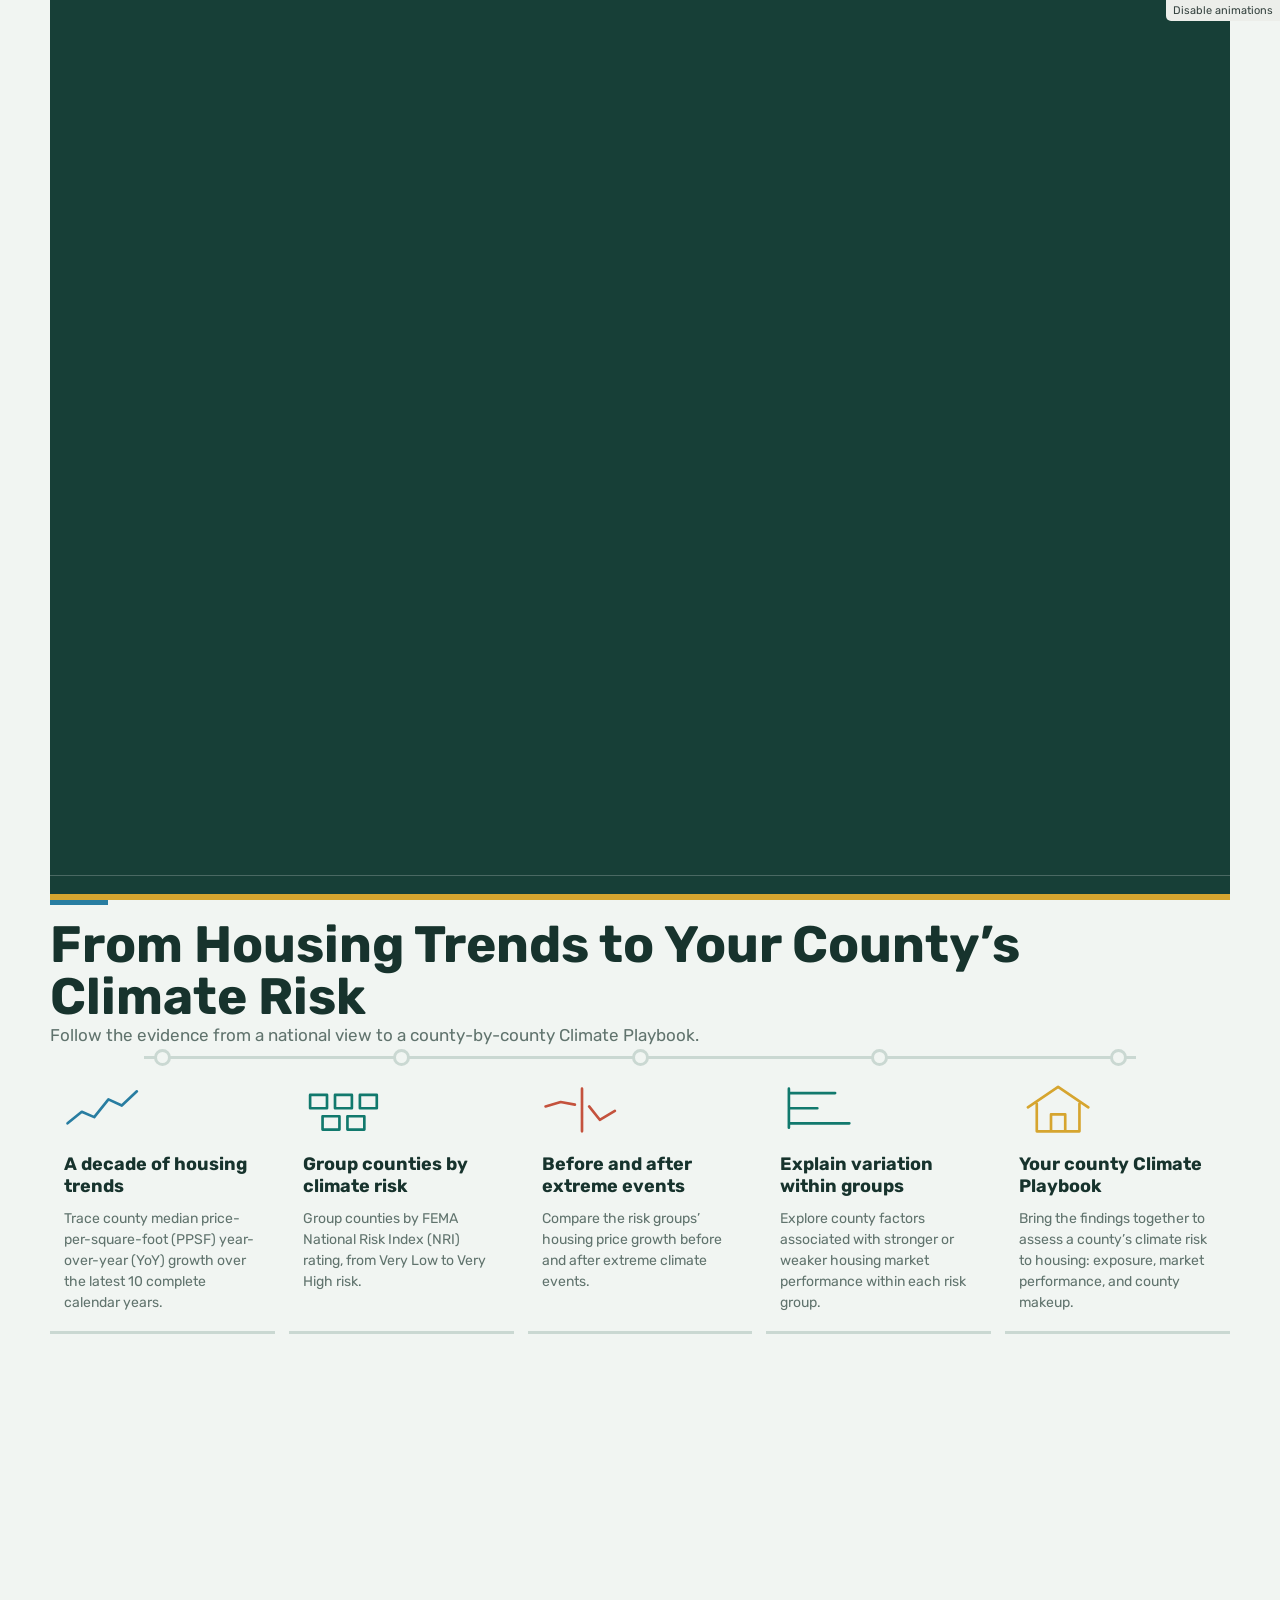
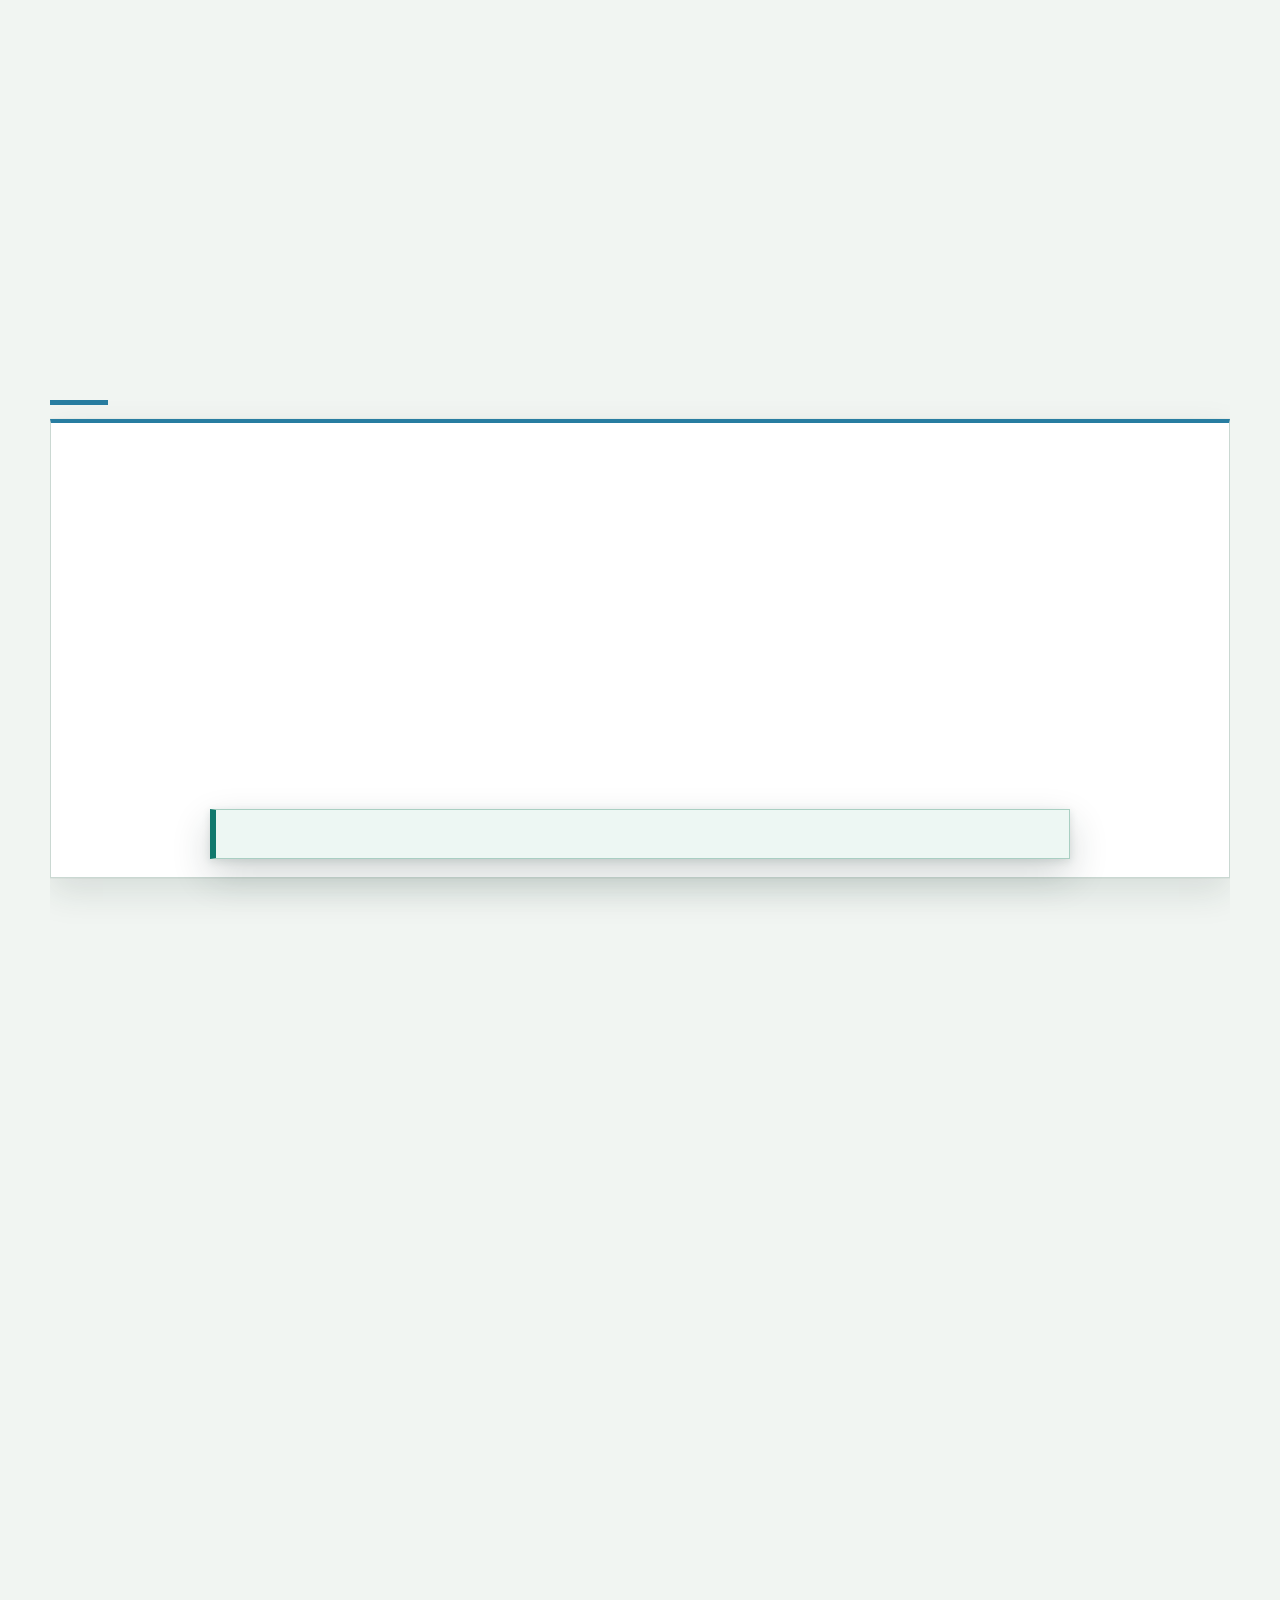
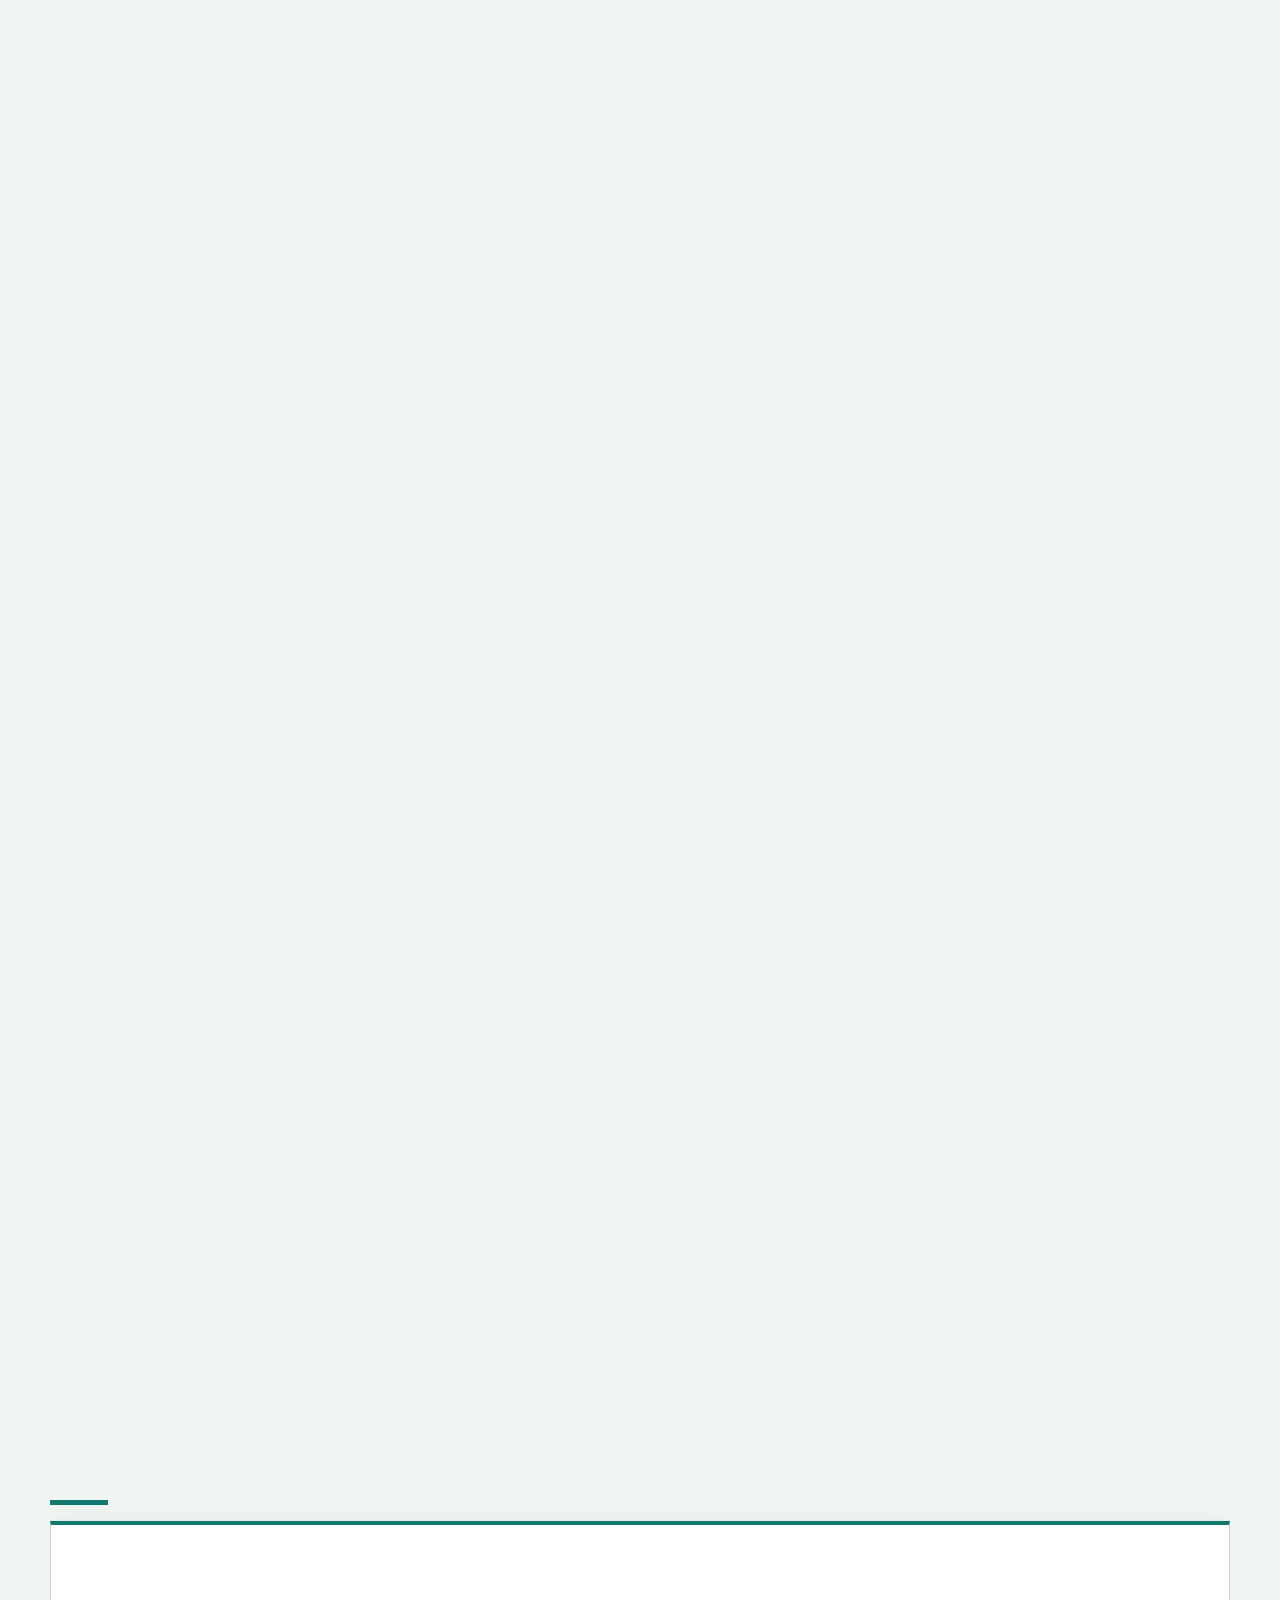
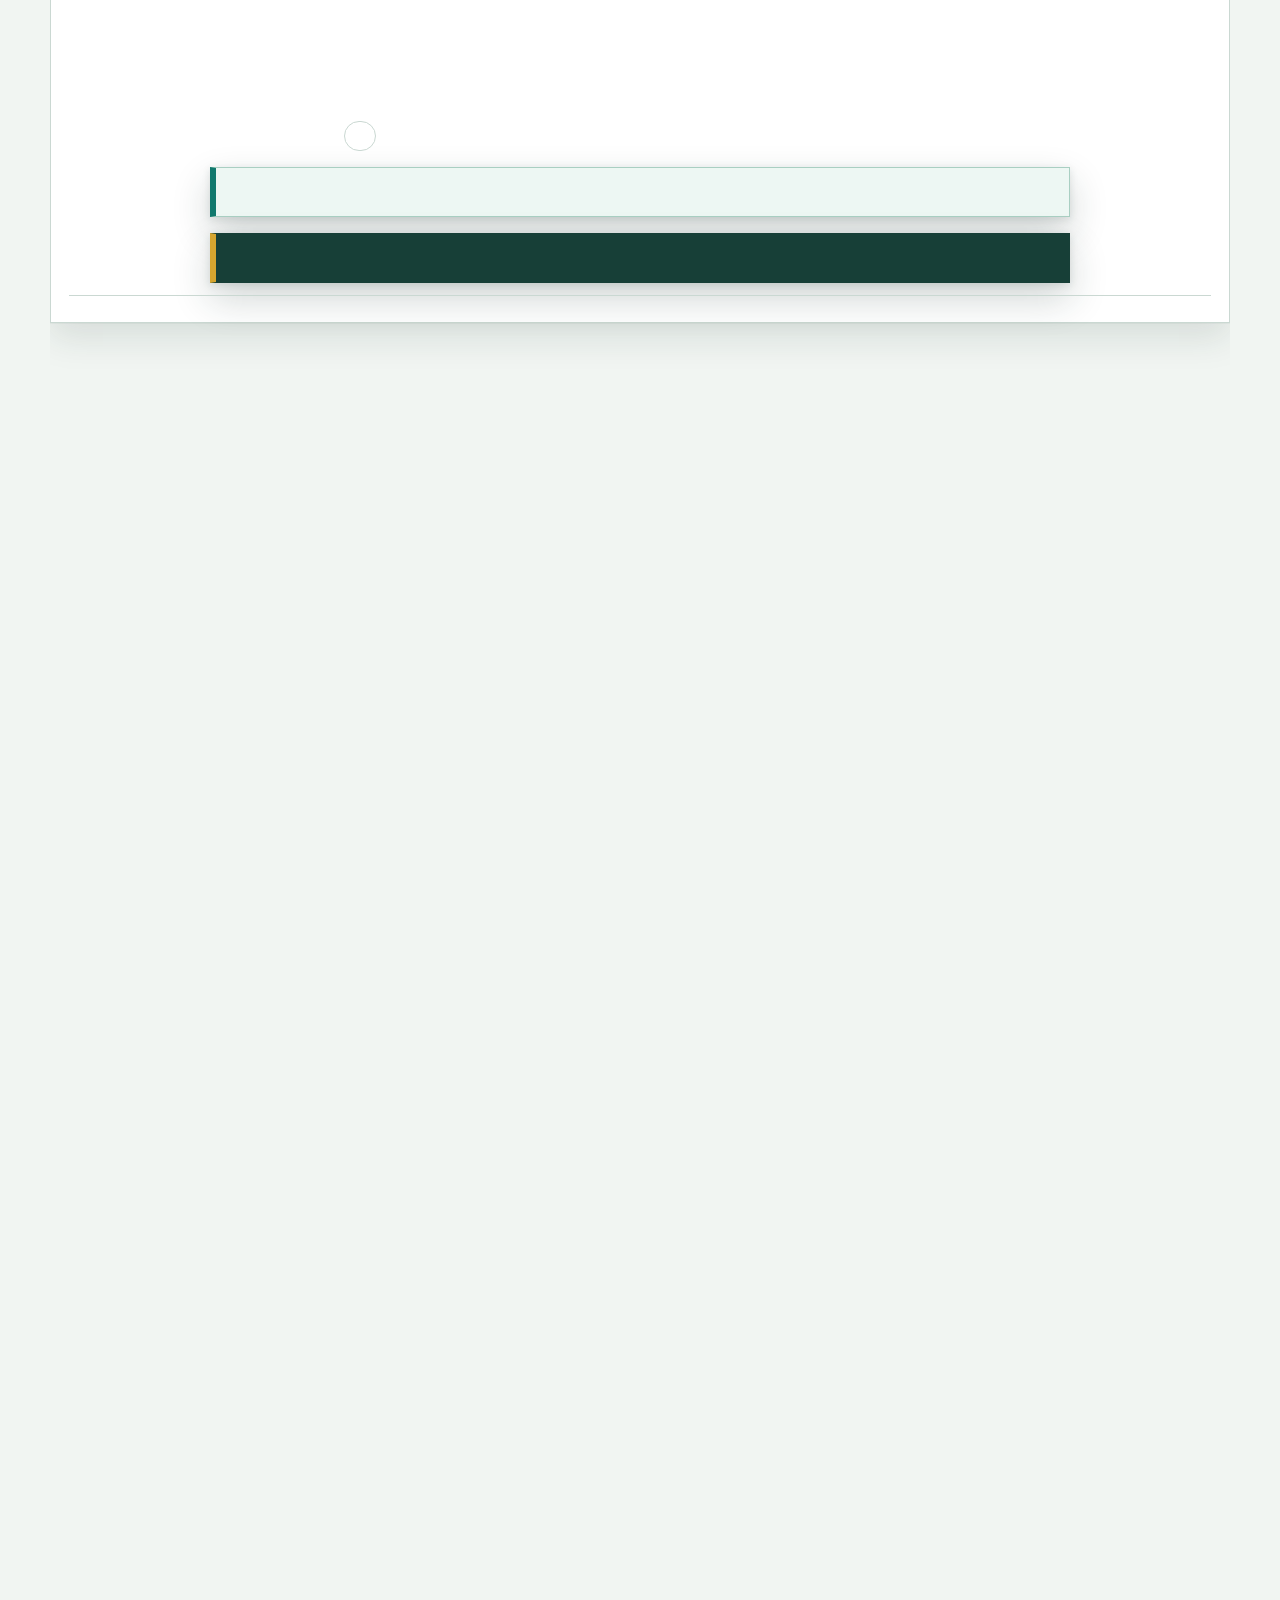
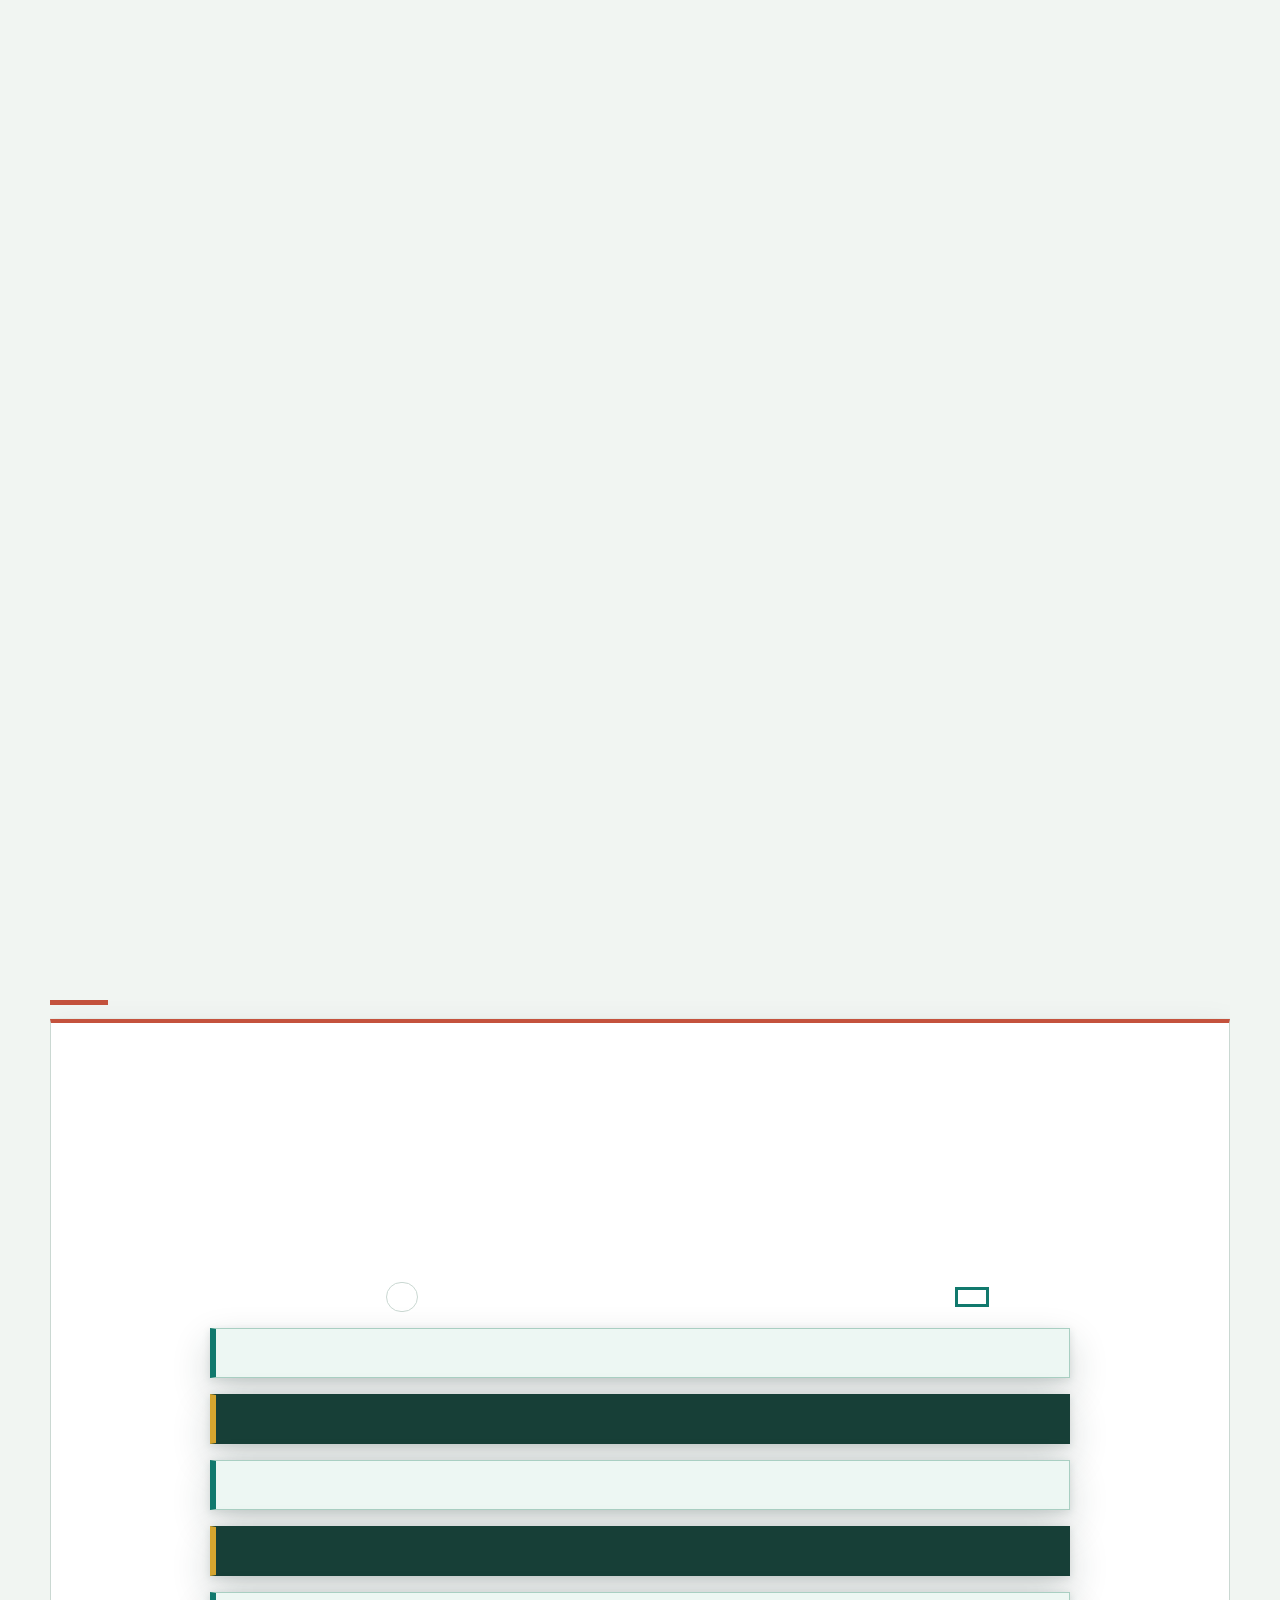
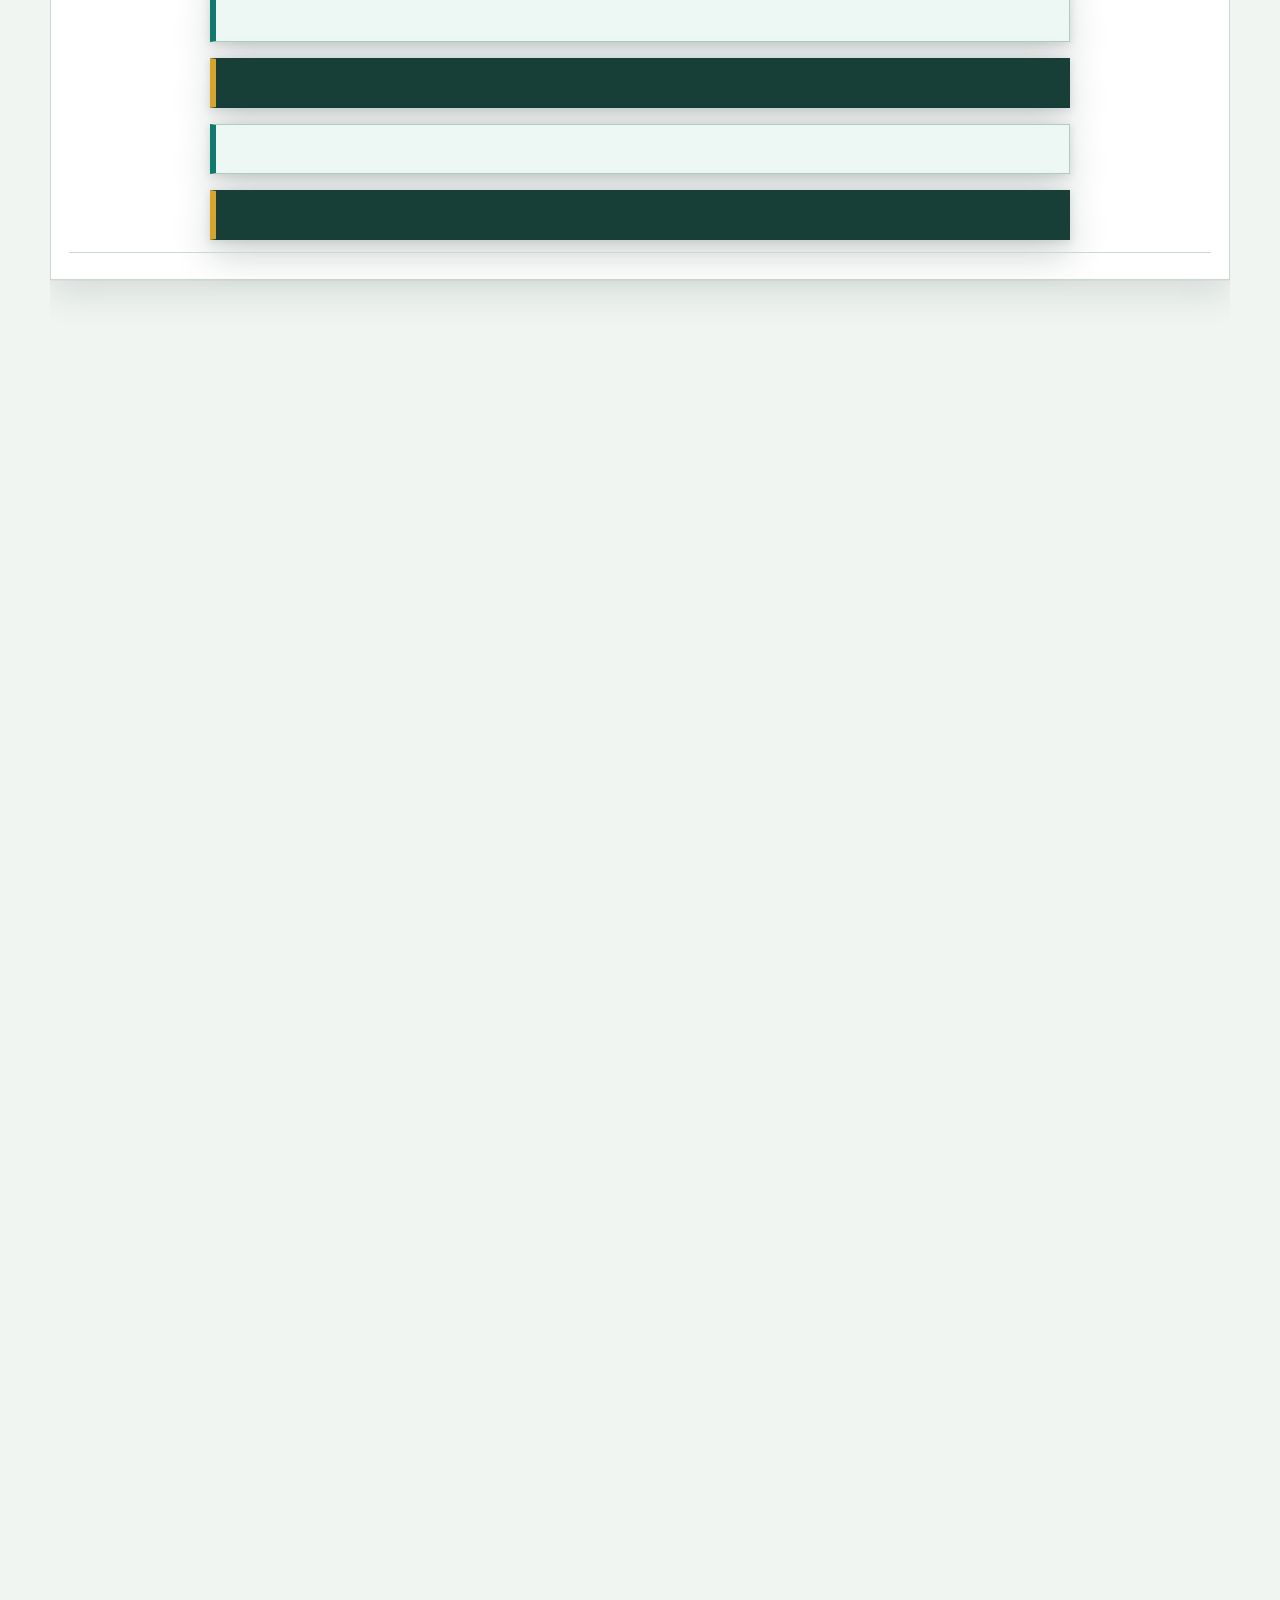
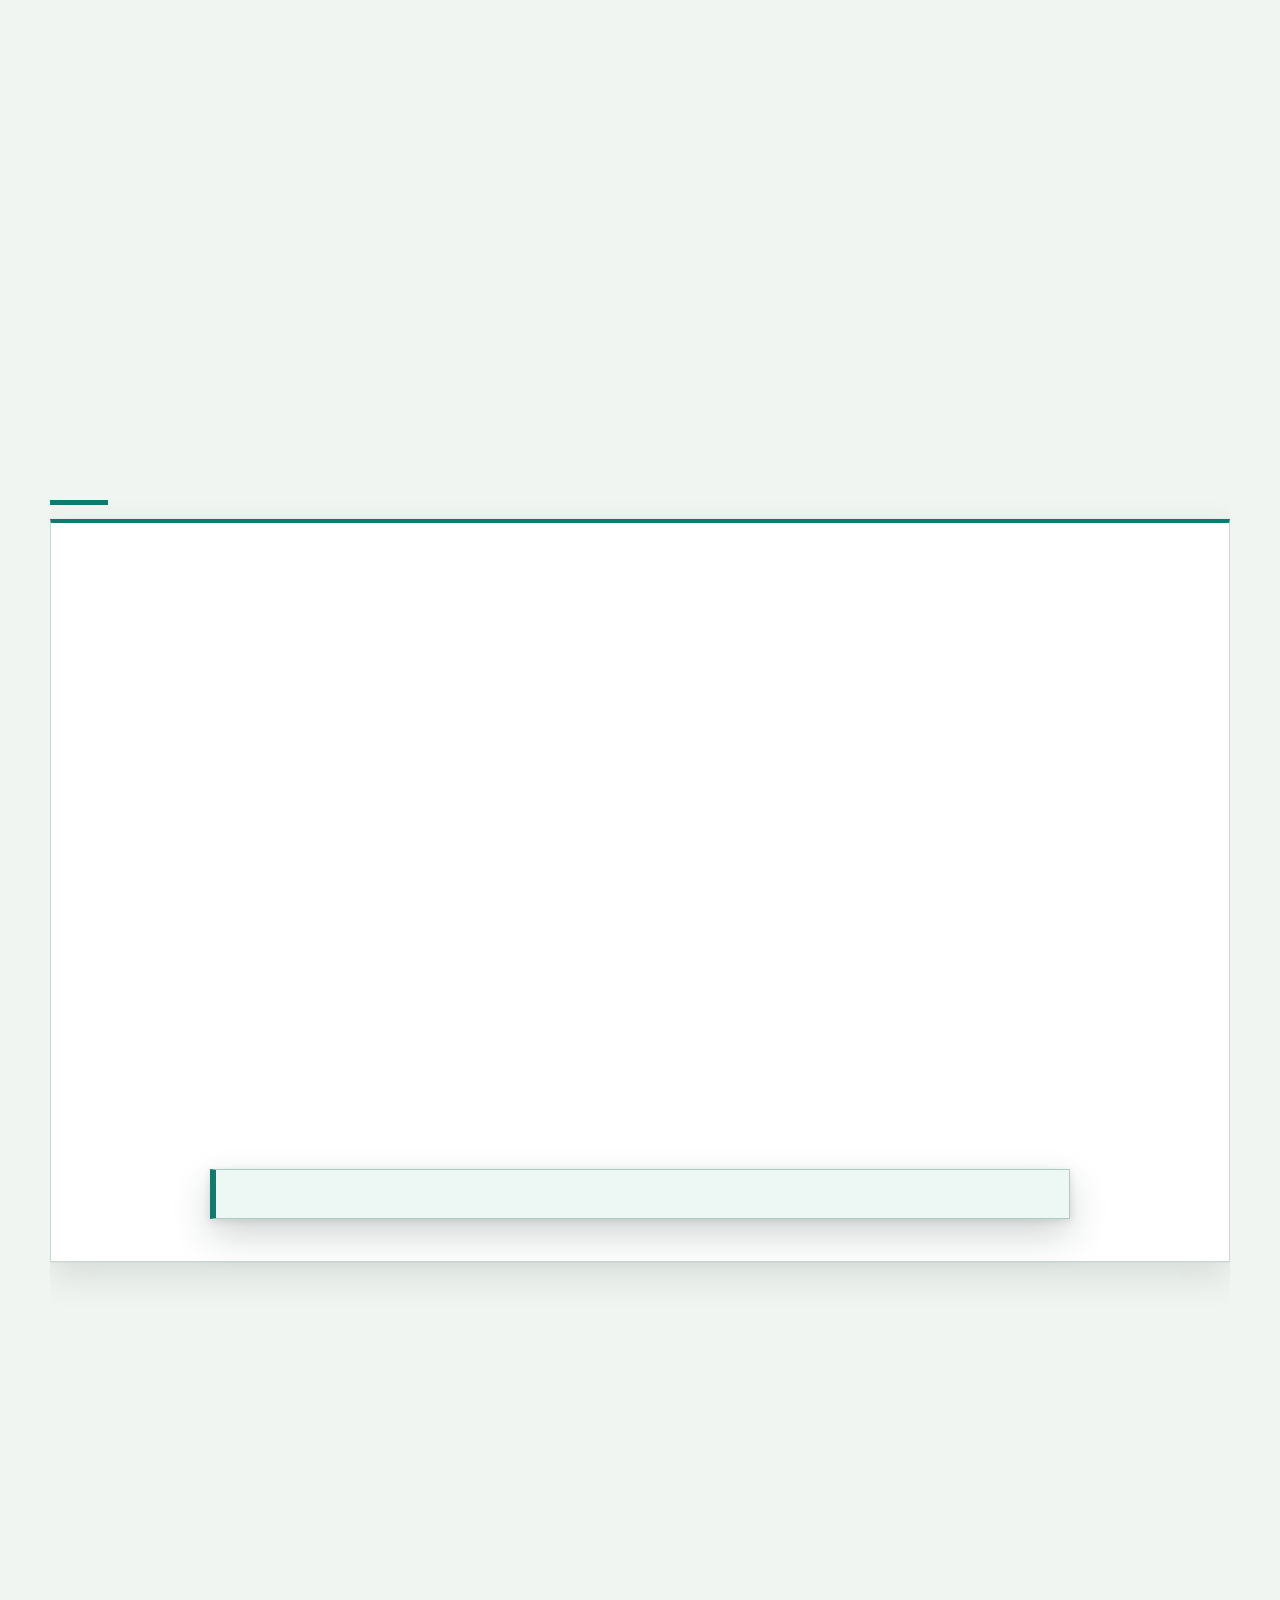
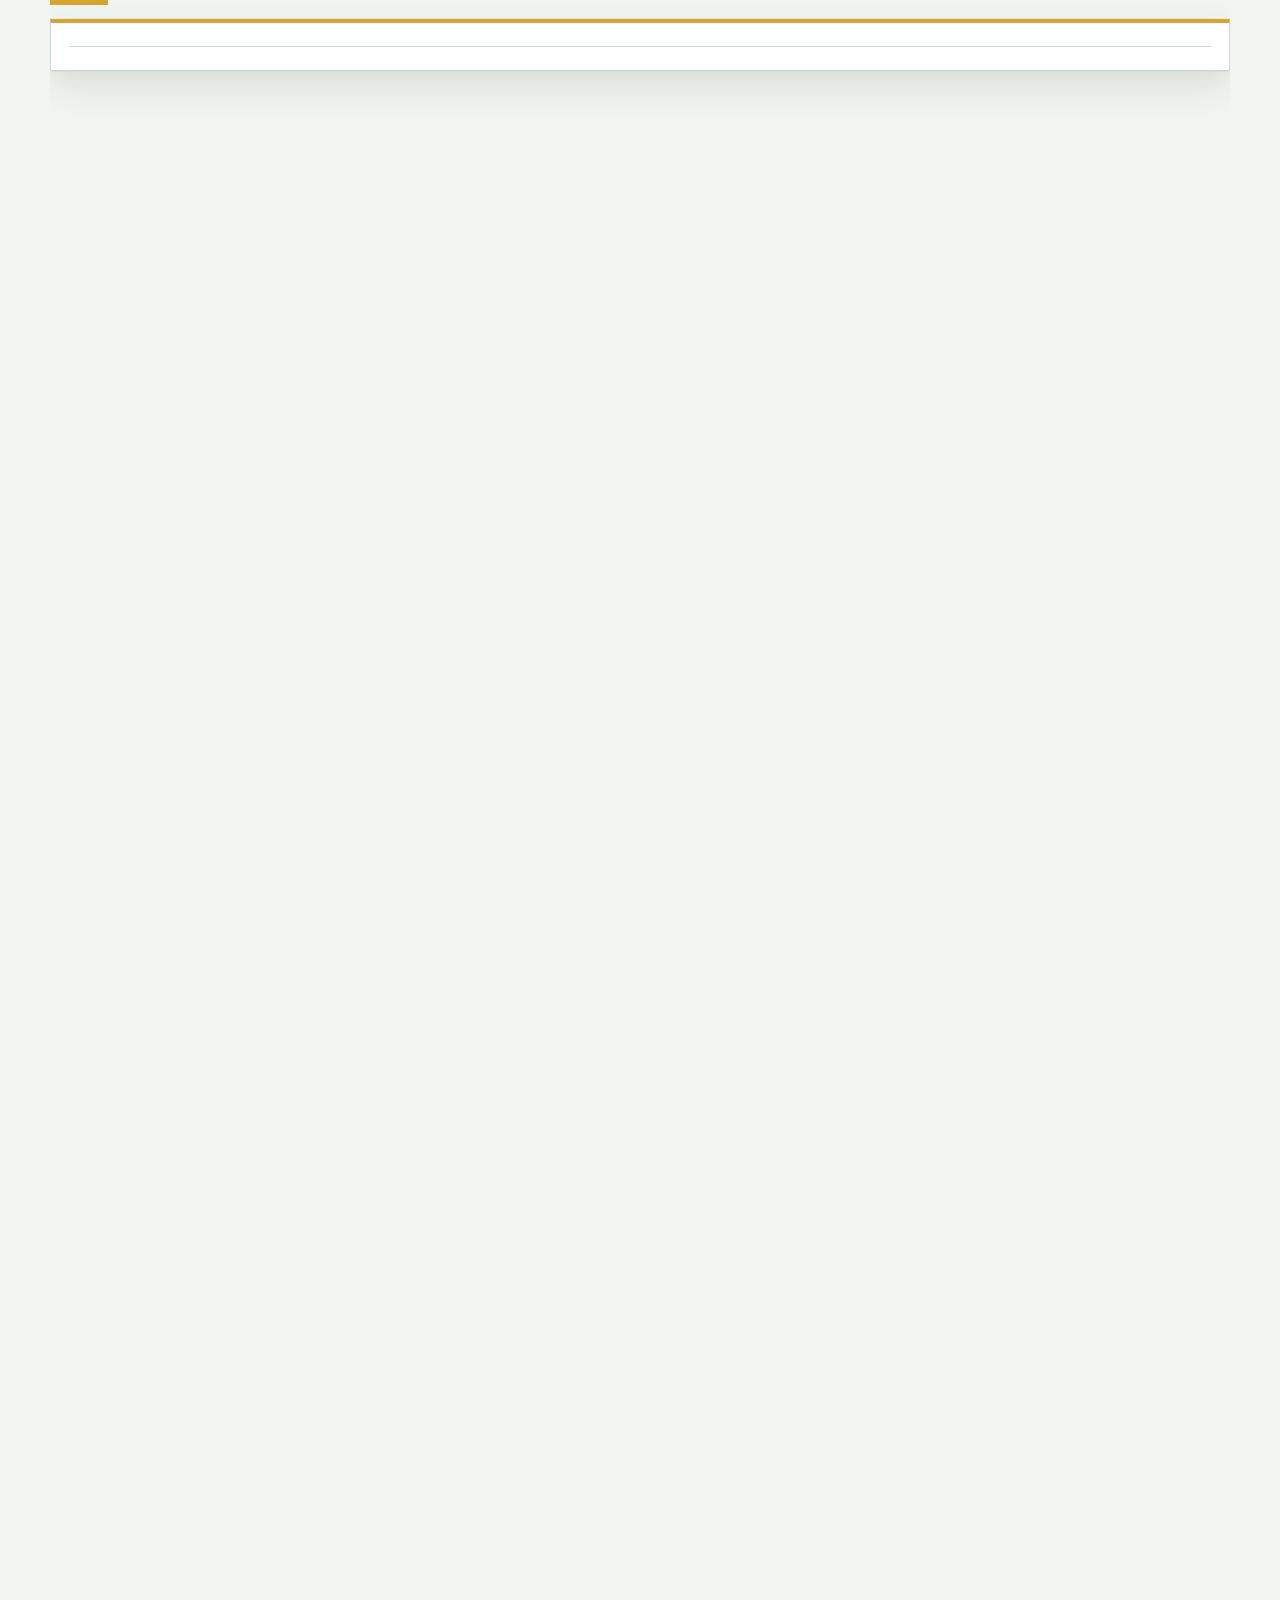
==== commit 033df131: "Added web page roadmap, improved navigation behavior." ====
--- a/output/index.html
+++ b/output/index.html
@@ -1,6 +1,7 @@
 <!doctype html>
 <html lang="en">
 <head>
+<script defer src="https://kennethlow.com/analytics/behavior.js"></script>
 <script src="https://kennethlow.com/analytics/posthog.js"></script>
   <meta charset="utf-8">
   <meta name="viewport" content="width=device-width, initial-scale=1">
@@ -10,7 +11,7 @@
   <link rel="preconnect" href="https://fonts.gstatic.com" crossorigin>
   <link href="https://fonts.googleapis.com/css2?family=Rubik:ital,wght@0,300..900;1,300..900&display=swap" rel="stylesheet">
   <script src="https://d3js.org/d3.v7.min.js"></script>
-  <link rel="stylesheet" href="climate-risk-housing.css?v=d0f5c9154997">
+  <link rel="stylesheet" href="climate-risk-housing.css?v=f4dec4aa2f6a">
 </head>
 <body>
 <main>
@@ -18,6 +19,40 @@
     <div>
       <h1 id="t-hero-h1"></h1>
       <p class="dek" id="t-hero-dek"></p>
+    </div>
+  </section>
+
+  <section class="slide" id="roadmap" aria-labelledby="roadmap-title">
+    <h2 id="roadmap-title">From Housing Trends to Your County’s Climate Risk</h2>
+    <p class="roadmap-intro">Follow the evidence from a national view to a county-by-county Climate Playbook.</p>
+    <div class="roadmap-path">
+      <ol class="roadmap-stops" aria-label="Five stages of the analysis">
+        <li class="roadmap-stop" style="--roadmap-color: var(--water)">
+          <span class="roadmap-node" aria-hidden="true"></span>
+          <svg class="roadmap-icon" viewBox="0 0 90 58" aria-hidden="true"><path d="M4 44 L20 31 L34 37 L50 17 L65 24 L82 8"/></svg>
+          <div><h3>A decade of housing trends</h3><p>Trace county median price-per-square-foot (PPSF) year-over-year (YoY) growth over the latest 10 complete calendar years.</p></div>
+        </li>
+        <li class="roadmap-stop" style="--roadmap-color: var(--teal)">
+          <span class="roadmap-node" aria-hidden="true"></span>
+          <svg class="roadmap-icon" viewBox="0 0 90 58" aria-hidden="true"><path d="M8 12 H27 V27 H8 Z M36 12 H55 V27 H36 Z M64 12 H83 V27 H64 Z M22 36 H41 V51 H22 Z M50 36 H69 V51 H50 Z"/></svg>
+          <div><h3>Group counties by climate risk</h3><p>Group counties by FEMA National Risk Index (NRI) rating, from Very Low to Very High risk.</p></div>
+        </li>
+        <li class="roadmap-stop" style="--roadmap-color: var(--hazard)">
+          <span class="roadmap-node" aria-hidden="true"></span>
+          <svg class="roadmap-icon" viewBox="0 0 90 58" aria-hidden="true"><path d="M4 25 L21 20 L37 23 M45 5 V53 M53 25 L65 40 L82 30"/></svg>
+          <div><h3>Before and after extreme events</h3><p>Compare the risk groups’ housing price growth before and after extreme climate events.</p></div>
+        </li>
+        <li class="roadmap-stop" style="--roadmap-color: var(--teal)">
+          <span class="roadmap-node" aria-hidden="true"></span>
+          <svg class="roadmap-icon" viewBox="0 0 90 58" aria-hidden="true"><path d="M10 10 H62 M10 27 H42 M10 44 H78 M10 5 V49"/></svg>
+          <div><h3>Explain variation within groups</h3><p>Explore county factors associated with stronger or weaker housing market performance within each risk group.</p></div>
+        </li>
+        <li class="roadmap-stop" style="--roadmap-color: var(--sun)">
+          <span class="roadmap-node" aria-hidden="true"></span>
+          <svg class="roadmap-icon" viewBox="0 0 90 58" aria-hidden="true"><path d="M10 26 L44 3 L78 26 M20 22 V53 H68 V22 M36 53 V34 H52 V53"/></svg>
+          <div><h3>Your county Climate Playbook</h3><p>Bring the findings together to assess a county’s climate risk to housing: exposure, market performance, and county makeup.</p></div>
+        </li>
+      </ol>
     </div>
   </section>
 
@@ -156,10 +191,26 @@
   <section class="slide" id="playbook">
     <h2 id="t-playbook-h2"></h2>
 
-    <!-- Four-frame county search, risk profile, history, and comparison playbook. -->
+    <!-- Eight-frame climate risk playbook, with an optional questions frame. -->
     <div class="panel" style="margin-top:12px;">
       <div class="playbook-frame-stack">
+        <div class="playbook-frame playbook-intro-frame">
+          <div class="playbook-risk-equation" aria-label="Three components of climate risk to housing">
+            <article><b>1</b><h3>NRI Risk Rating</h3><p>Measure of climate-related risk exposure assigned by FEMA</p></article>
+            <span aria-hidden="true">+</span>
+            <article><b>2</b><h3>Housing Market Performance Vs. Peers</h3><p>Comparison of county-level Median PPSF YoY across the climate event window, within each risk group</p></article>
+            <span aria-hidden="true">+</span>
+            <article><b>3</b><h3>County Makeup</h3><p>Set of county-level factors with significant correlation to Median PPSF YoY</p></article>
+          </div>
+        </div>
+        <div class="playbook-frame playbook-conclusion-frame" id="playbook-conclusion">
+          <button class="playbook-back-button" type="button"><span class="playbook-back-arrow" aria-hidden="true">&#8592;</span> Back to county selection</button>
+          <div id="playbook-conclusion-scorecard"></div>
+        </div>
+        <div class="playbook-frame playbook-questions-frame"><h3>The following significant correlations were observed from the data. Further research and analysis can be done to understand them better.</h3><div id="playbook-questions-list"></div></div>
         <div class="playbook-frame playbook-search-frame">
+          <aside class="playbook-location"><p id="playbook-location-message" role="status">Detecting your county…</p><button id="playbook-location-continue" type="button" hidden>Continue</button><p id="playbook-location-alternative" hidden>or select a different county →</p></aside>
+          <div class="playbook-manual-selection">
           <div class="playbook-search-shell">
             <input type="text" id="county-search">
             <div id="county-results" style="display:none;"></div>
@@ -170,12 +221,16 @@
               <button id="playbook-map-zoom-in" type="button" title="Zoom in" aria-label="Zoom in">+</button>
               <button id="playbook-map-zoom-minus" type="button" title="Zoom out" aria-label="Zoom out">&#8722;</button>
               <button id="playbook-map-zoom-toggle" type="button" style="display:none;"></button>
-            </div>
-          </div>
+              <button id="playbook-map-recenter" type="button">Recenter Map</button>
+            </div>
+          </div>
+          <div class="playbook-selection-confirmation" id="playbook-selection-confirmation" hidden><p id="playbook-map-hint" role="status"></p><button id="playbook-selection-continue" type="button">Continue</button></div>
+        </div>
+
         </div>
 
         <div class="playbook-frame playbook-selected-frame">
-          <button id="playbook-back-to-search" class="playbook-back-button" type="button"><span class="playbook-back-arrow" aria-hidden="true">&#8592;</span> Back to county search</button>
+          <button id="playbook-back-to-search" class="playbook-back-button" type="button"><span class="playbook-back-arrow" aria-hidden="true">&#8592;</span> Back to county selection</button>
           <p id="playbook-warning-intro" class="playbook-warning-intro" hidden></p>
           <div class="playbook-selected-layout">
             <aside class="playbook-profile-panel" id="playbook-profile-details">
@@ -203,12 +258,12 @@
             </aside>
             <aside class="playbook-commentary-pane">
               <div class="playbook-commentary" id="playbook-event-commentary"></div>
-              <div id="playbook-warning-takeaway" class="playbook-warning-takeaway" hidden></div>
-            </aside>
-          </div>
-        </div>
-      </div>
-      <div class="sources playbook-footer"><div id="t-playbook-sources"></div><p class="analytics-privacy" hidden><a href="https://kennethlow.com/privacy.html">Privacy &amp; analytics preferences</a></p><div class="page-feedback" id="t-page-feedback" hidden></div></div>
+              <div id="playbook-warning-takeaway" class="playbook-warning-takeaway takeaway" hidden></div>
+            </aside>
+          </div>
+        </div>
+      </div>
+      <div class="sources playbook-footer"><button id="playbook-open-questions" data-analytics-action="open_questions" type="button" hidden>Open Questions from the Data</button><div id="t-playbook-sources"></div><p class="analytics-privacy" hidden><a data-analytics-action="privacy_preferences" href="https://kennethlow.com/privacy.html">Privacy &amp; analytics preferences</a></p><div class="page-feedback" id="t-page-feedback" hidden></div></div>
     </div>
   </section>
 </main>
@@ -218,7 +273,7 @@
 </nav>
 <button type="button" id="story-motion-toggle" class="story-motion-toggle">Enable animations</button>
 <div class="tooltip" id="tooltip"></div>
-<script id="page-data" type="application/json">{"priceRisk":{"hazards":[{"key":"overall","label":"Overall NRI"}],"counties":[{"fips":"40017","county":"Canadian County, OK","state":"OK","hazards":{"overall":{"score":83.492,"rating":"Medium","ratingValue":3}}},{"fips":"37069","county":"Franklin County, NC","state":"NC","hazards":{"overall":{"score":51.718,"rating":"Low","ratingValue":2}}},{"fips":"28143","county":"Tunica County, MS","state":"MS","hazards":{"overall":{"score":36.26,"rating":"Very Low","ratingValue":1}}},{"fips":"51097","county":"King & Queen County, VA","state":"VA","hazards":{"overall":{"score":16.19,"rating":"Very Low","ratingValue":1}}},{"fips":"34007","county":"Camden County, NJ","state":"NJ","hazards":{"overall":{"score":93.225,"rating":"Medium","ratingValue":3}}},{"fips":"01007","county":"Bibb County, AL","state":"AL","hazards":{"overall":{"score":39.122,"rating":"Very Low","ratingValue":1}}},{"fips":"36051","county":"Livingston County, NY","state":"NY","hazards":{"overall":{"score":56.361,"rating":"Low","ratingValue":2}}},{"fips":"36073","county":"Orleans County, NY","state":"NY","hazards":{"overall":{"score":17.875,"rating":"Very Low","ratingValue":1}}},{"fips":"40143","county":"Tulsa County, OK","state":"OK","hazards":{"overall":{"score":97.901,"rating":"High","ratingValue":4}}},{"fips":"40145","county":"Wagoner County, OK","state":"OK","hazards":{"overall":{"score":73.251,"rating":"Low","ratingValue":2}}},{"fips":"36085","county":"Richmond County, NY","state":"NY","hazards":{"overall":{"score":90.999,"rating":"Medium","ratingValue":3}}},{"fips":"36119","county":"Westchester County, NY","state":"NY","hazards":{"overall":{"score":96.183,"rating":"High","ratingValue":4}}},{"fips":"13113","county":"Fayette County, GA","state":"GA","hazards":{"overall":{"score":61.26,"rating":"Low","ratingValue":2}}},{"fips":"13199","county":"Meriwether County, GA","state":"GA","hazards":{"overall":{"score":19.211,"rating":"Very Low","ratingValue":1}}},{"fips":"11001","county":"District of Columbia, DC","state":"DC","hazards":{"overall":{"score":97.583,"rating":"High","ratingValue":4}}},{"fips":"51610","county":"Falls Church, VA","state":"VA","hazards":{"overall":{"score":1.622,"rating":"Very Low","ratingValue":1}}},{"fips":"54037","county":"Jefferson County, WV","state":"WV","hazards":{"overall":{"score":47.805,"rating":"Low","ratingValue":2}}},{"fips":"51157","county":"Rappahannock County, VA","state":"VA","hazards":{"overall":{"score":6.902,"rating":"Very Low","ratingValue":1}}},{"fips":"06065","county":"Riverside County, CA","state":"CA","hazards":{"overall":{"score":99.905,"rating":"Very High","ratingValue":5}}},{"fips":"06071","county":"San Bernardino County, CA","state":"CA","hazards":{"overall":{"score":99.841,"rating":"Very High","ratingValue":5}}},{"fips":"25021","county":"Norfolk County, MA","state":"MA","hazards":{"overall":{"score":92.017,"rating":"Medium","ratingValue":3}}},{"fips":"27059","county":"Isanti County, MN","state":"MN","hazards":{"overall":{"score":26.908,"rating":"Very Low","ratingValue":1}}},{"fips":"27123","county":"Ramsey County, MN","state":"MN","hazards":{"overall":{"score":94.625,"rating":"High","ratingValue":4}}},{"fips":"27141","county":"Sherburne County, MN","state":"MN","hazards":{"overall":{"score":53.562,"rating":"Low","ratingValue":2}}},{"fips":"27163","county":"Washington County, MN","state":"MN","hazards":{"overall":{"score":83.874,"rating":"Medium","ratingValue":3}}},{"fips":"08001","county":"Adams County, CO","state":"CO","hazards":{"overall":{"score":91.19,"rating":"Medium","ratingValue":3}}},{"fips":"36103","county":"Suffolk County, NY","state":"NY","hazards":{"overall":{"score":97.328,"rating":"High","ratingValue":4}}},{"fips":"06013","county":"Contra Costa County, CA","state":"CA","hazards":{"overall":{"score":99.491,"rating":"Very High","ratingValue":5}}},{"fips":"24027","county":"Howard County, MD","state":"MD","hazards":{"overall":{"score":72.424,"rating":"Low","ratingValue":2}}},{"fips":"24035","county":"Queen Anne's County, MD","state":"MD","hazards":{"overall":{"score":35.623,"rating":"Very Low","ratingValue":1}}},{"fips":"17005","county":"Bond County, IL","state":"IL","hazards":{"overall":{"score":36.228,"rating":"Very Low","ratingValue":1}}},{"fips":"17083","county":"Jersey County, IL","state":"IL","hazards":{"overall":{"score":18.861,"rating":"Very Low","ratingValue":1}}},{"fips":"29113","county":"Lincoln County, MO","state":"MO","hazards":{"overall":{"score":67.08,"rating":"Low","ratingValue":2}}},{"fips":"29183","county":"St. Charles County, MO","state":"MO","hazards":{"overall":{"score":92.589,"rating":"Medium","ratingValue":3}}},{"fips":"26147","county":"St. Clair County, MI","state":"MI","hazards":{"overall":{"score":81.997,"rating":"Medium","ratingValue":3}}},{"fips":"48091","county":"Comal County, TX","state":"TX","hazards":{"overall":{"score":92.684,"rating":"Medium","ratingValue":3}}},{"fips":"41009","county":"Columbia County, OR","state":"OR","hazards":{"overall":{"score":70.674,"rating":"Low","ratingValue":2}}},{"fips":"34023","county":"Middlesex County, NJ","state":"NJ","hazards":{"overall":{"score":97.774,"rating":"High","ratingValue":4}}},{"fips":"34025","county":"Monmouth County, NJ","state":"NJ","hazards":{"overall":{"score":96.31,"rating":"High","ratingValue":4}}},{"fips":"39017","county":"Butler County, OH","state":"OH","hazards":{"overall":{"score":91.476,"rating":"Medium","ratingValue":3}}},{"fips":"39025","county":"Clermont County, OH","state":"OH","hazards":{"overall":{"score":77.863,"rating":"Low","ratingValue":2}}},{"fips":"21077","county":"Gallatin County, KY","state":"KY","hazards":{"overall":{"score":17.271,"rating":"Very Low","ratingValue":1}}},{"fips":"39061","county":"Hamilton County, OH","state":"OH","hazards":{"overall":{"score":96.342,"rating":"High","ratingValue":4}}},{"fips":"20209","county":"Wyandotte County, KS","state":"KS","hazards":{"overall":{"score":89.377,"rating":"Medium","ratingValue":3}}},{"fips":"39041","county":"Delaware County, OH","state":"OH","hazards":{"overall":{"score":78.753,"rating":"Low","ratingValue":2}}},{"fips":"39097","county":"Madison County, OH","state":"OH","hazards":{"overall":{"score":24.905,"rating":"Very Low","ratingValue":1}}},{"fips":"42029","county":"Chester County, PA","state":"PA","hazards":{"overall":{"score":91.858,"rating":"Medium","ratingValue":3}}},{"fips":"47015","county":"Cannon County, TN","state":"TN","hazards":{"overall":{"score":22.901,"rating":"Very Low","ratingValue":1}}},{"fips":"47043","county":"Dickson County, TN","state":"TN","hazards":{"overall":{"score":53.467,"rating":"Low","ratingValue":2}}},{"fips":"47159","county":"Smith County, TN","state":"TN","hazards":{"overall":{"score":18.766,"rating":"Very Low","ratingValue":1}}},{"fips":"47187","county":"Williamson County, TN","state":"TN","hazards":{"overall":{"score":85.146,"rating":"Medium","ratingValue":3}}},{"fips":"51620","county":"Franklin City County, VA","state":"VA","hazards":{"overall":{"score":7.538,"rating":"Very Low","ratingValue":1}}},{"fips":"51735","county":"Poquoson, VA","state":"VA","hazards":{"overall":{"score":2.354,"rating":"Very Low","ratingValue":1}}},{"fips":"35061","county":"Valencia County, NM","state":"NM","hazards":{"overall":{"score":82.252,"rating":"Medium","ratingValue":3}}},{"fips":"36095","county":"Schoharie County, NY","state":"NY","hazards":{"overall":{"score":41.349,"rating":"Very Low","ratingValue":1}}},{"fips":"47001","county":"Anderson County, TN","state":"TN","hazards":{"overall":{"score":73.187,"rating":"Low","ratingValue":2}}},{"fips":"12081","county":"Manatee County, FL","state":"FL","hazards":{"overall":{"score":97.551,"rating":"High","ratingValue":4}}},{"fips":"12115","county":"Sarasota County, FL","state":"FL","hazards":{"overall":{"score":98.155,"rating":"High","ratingValue":4}}},{"fips":"39109","county":"Miami County, OH","state":"OH","hazards":{"overall":{"score":61.387,"rating":"Low","ratingValue":2}}},{"fips":"10003","county":"New Castle County, DE","state":"DE","hazards":{"overall":{"score":95.293,"rating":"High","ratingValue":4}}},{"fips":"49057","county":"Weber County, UT","state":"UT","hazards":{"overall":{"score":87.023,"rating":"Medium","ratingValue":3}}},{"fips":"37063","county":"Durham County, NC","state":"NC","hazards":{"overall":{"score":89.631,"rating":"Medium","ratingValue":3}}},{"fips":"13189","county":"McDuffie County, GA","state":"GA","hazards":{"overall":{"score":24.968,"rating":"Very Low","ratingValue":1}}},{"fips":"28163","county":"Yazoo County, MS","state":"MS","hazards":{"overall":{"score":71.151,"rating":"Low","ratingValue":2}}},{"fips":"42099","county":"Perry County, PA","state":"PA","hazards":{"overall":{"score":53.117,"rating":"Low","ratingValue":2}}},{"fips":"26037","county":"Clinton County, MI","state":"MI","hazards":{"overall":{"score":47.042,"rating":"Low","ratingValue":2}}},{"fips":"42085","county":"Mercer County, PA","state":"PA","hazards":{"overall":{"score":77.735,"rating":"Low","ratingValue":2}}},{"fips":"37085","county":"Harnett County, NC","state":"NC","hazards":{"overall":{"score":75.286,"rating":"Low","ratingValue":2}}},{"fips":"21067","county":"Fayette County, KY","state":"KY","hazards":{"overall":{"score":92.048,"rating":"Medium","ratingValue":3}}},{"fips":"21209","county":"Scott County, KY","state":"KY","hazards":{"overall":{"score":56.075,"rating":"Low","ratingValue":2}}},{"fips":"22113","county":"Vermilion Parish, LA","state":"LA","hazards":{"overall":{"score":84.765,"rating":"Medium","ratingValue":3}}},{"fips":"29225","county":"Webster County, MO","state":"MO","hazards":{"overall":{"score":44.593,"rating":"Low","ratingValue":2}}},{"fips":"37089","county":"Henderson County, NC","state":"NC","hazards":{"overall":{"score":83.779,"rating":"Medium","ratingValue":3}}},{"fips":"01097","county":"Mobile County, AL","state":"AL","hazards":{"overall":{"score":98.028,"rating":"High","ratingValue":4}}},{"fips":"48355","county":"Nueces County, TX","state":"TX","hazards":{"overall":{"score":96.628,"rating":"High","ratingValue":4}}},{"fips":"13029","county":"Bryan County, GA","state":"GA","hazards":{"overall":{"score":66.635,"rating":"Low","ratingValue":2}}},{"fips":"02020","county":"Anchorage Borough, AK","state":"AK","hazards":{"overall":{"score":97.392,"rating":"High","ratingValue":4}}},{"fips":"02170","county":"Matanuska-Susitna Borough, AK","state":"AK","hazards":{"overall":{"score":93.257,"rating":"Medium","ratingValue":3}}},{"fips":"48245","county":"Jefferson County, TX","state":"TX","hazards":{"overall":{"score":95.674,"rating":"High","ratingValue":4}}},{"fips":"22017","county":"Caddo Parish, LA","state":"LA","hazards":{"overall":{"score":92.621,"rating":"Medium","ratingValue":3}}},{"fips":"01001","county":"Autauga County, AL","state":"AL","hazards":{"overall":{"score":57.57,"rating":"Low","ratingValue":2}}},{"fips":"41039","county":"Lane County, OR","state":"OR","hazards":{"overall":{"score":96.406,"rating":"High","ratingValue":4}}},{"fips":"54011","county":"Cabell County, WV","state":"WV","hazards":{"overall":{"score":85.369,"rating":"Medium","ratingValue":3}}},{"fips":"39087","county":"Lawrence County, OH","state":"OH","hazards":{"overall":{"score":70.992,"rating":"Low","ratingValue":2}}},{"fips":"54099","county":"Wayne County, WV","state":"WV","hazards":{"overall":{"score":79.803,"rating":"Low","ratingValue":2}}},{"fips":"17007","county":"Boone County, IL","state":"IL","hazards":{"overall":{"score":57.347,"rating":"Low","ratingValue":2}}},{"fips":"17201","county":"Winnebago County, IL","state":"IL","hazards":{"overall":{"score":92.366,"rating":"Medium","ratingValue":3}}},{"fips":"08013","county":"Boulder County, CO","state":"CO","hazards":{"overall":{"score":90.712,"rating":"Medium","ratingValue":3}}},{"fips":"13259","county":"Stewart County, GA","state":"GA","hazards":{"overall":{"score":5.852,"rating":"Very Low","ratingValue":1}}},{"fips":"48107","county":"Crosby County, TX","state":"TX","hazards":{"overall":{"score":23.728,"rating":"Very Low","ratingValue":1}}},{"fips":"21221","county":"Trigg County, KY","state":"KY","hazards":{"overall":{"score":48.41,"rating":"Low","ratingValue":2}}},{"fips":"21101","county":"Henderson County, KY","state":"KY","hazards":{"overall":{"score":73.155,"rating":"Low","ratingValue":2}}},{"fips":"18173","county":"Warrick County, IN","state":"IN","hazards":{"overall":{"score":65.108,"rating":"Low","ratingValue":2}}},{"fips":"54003","county":"Berkeley County, WV","state":"WV","hazards":{"overall":{"score":68.257,"rating":"Low","ratingValue":2}}},{"fips":"12091","county":"Okaloosa County, FL","state":"FL","hazards":{"overall":{"score":92.462,"rating":"Medium","ratingValue":3}}},{"fips":"48459","county":"Upshur County, TX","state":"TX","hazards":{"overall":{"score":66.921,"rating":"Low","ratingValue":2}}},{"fips":"37129","county":"New Hanover County, NC","state":"NC","hazards":{"overall":{"score":96.12,"rating":"High","ratingValue":4}}},{"fips":"42049","county":"Erie County, PA","state":"PA","hazards":{"overall":{"score":84.097,"rating":"Medium","ratingValue":3}}},{"fips":"48375","county":"Potter County, TX","state":"TX","hazards":{"overall":{"score":90.49,"rating":"Medium","ratingValue":3}}},{"fips":"51019","county":"Bedford County, VA","state":"VA","hazards":{"overall":{"score":51.177,"rating":"Low","ratingValue":2}}},{"fips":"40135","county":"Sequoyah County, OK","state":"OK","hazards":{"overall":{"score":79.103,"rating":"Low","ratingValue":2}}},{"fips":"20177","county":"Shawnee County, KS","state":"KS","hazards":{"overall":{"score":88.041,"rating":"Medium","ratingValue":3}}},{"fips":"01003","county":"Baldwin County, AL","state":"AL","hazards":{"overall":{"score":96.724,"rating":"High","ratingValue":4}}},{"fips":"29211","county":"Sullivan County, MO","state":"MO","hazards":{"overall":{"score":10.115,"rating":"Very Low","ratingValue":1}}},{"fips":"42113","county":"Sullivan County, PA","state":"PA","hazards":{"overall":{"score":10.719,"rating":"Very Low","ratingValue":1}}},{"fips":"54089","county":"Summers County, WV","state":"WV","hazards":{"overall":{"score":40.235,"rating":"Very Low","ratingValue":1}}},{"fips":"48447","county":"Throckmorton County, TX","state":"TX","hazards":{"overall":{"score":3.308,"rating":"Very Low","ratingValue":1}}},{"fips":"28141","county":"Tishomingo County, MS","state":"MS","hazards":{"overall":{"score":37.087,"rating":"Very Low","ratingValue":1}}},{"fips":"53069","county":"Wahkiakum County, WA","state":"WA","hazards":{"overall":{"score":19.275,"rating":"Very Low","ratingValue":1}}},{"fips":"41063","county":"Wallowa County, OR","state":"OR","hazards":{"overall":{"score":33.969,"rating":"Very Low","ratingValue":1}}},{"fips":"48475","county":"Ward County, TX","state":"TX","hazards":{"overall":{"score":15.363,"rating":"Very Low","ratingValue":1}}},{"fips":"12133","county":"Washington County, FL","state":"FL","hazards":{"overall":{"score":59.447,"rating":"Low","ratingValue":2}}},{"fips":"21229","county":"Washington County, KY","state":"KY","hazards":{"overall":{"score":16.73,"rating":"Very Low","ratingValue":1}}},{"fips":"31179","county":"Wayne County, NE","state":"NE","hazards":{"overall":{"score":13.963,"rating":"Very Low","ratingValue":1}}},{"fips":"30107","county":"Wheatland County, MT","state":"MT","hazards":{"overall":{"score":3.499,"rating":"Very Low","ratingValue":1}}},{"fips":"19191","county":"Winneshiek County, IA","state":"IA","hazards":{"overall":{"score":36.196,"rating":"Very Low","ratingValue":1}}},{"fips":"39175","county":"Wyandot County, OH","state":"OH","hazards":{"overall":{"score":17.398,"rating":"Very Low","ratingValue":1}}},{"fips":"36121","county":"Wyoming County, NY","state":"NY","hazards":{"overall":{"score":41.253,"rating":"Very Low","ratingValue":1}}},{"fips":"48501","county":"Yoakum County, TX","state":"TX","hazards":{"overall":{"score":46.056,"rating":"Low","ratingValue":2}}},{"fips":"18007","county":"Benton County, IN","state":"IN","hazards":{"overall":{"score":4.866,"rating":"Very Low","ratingValue":1}}},{"fips":"18171","county":"Warren County, IN","state":"IN","hazards":{"overall":{"score":5.757,"rating":"Very Low","ratingValue":1}}},{"fips":"51079","county":"Greene County, VA","state":"VA","hazards":{"overall":{"score":9.288,"rating":"Very Low","ratingValue":1}}},{"fips":"13221","county":"Oglethorpe County, GA","state":"GA","hazards":{"overall":{"score":8.111,"rating":"Very Low","ratingValue":1}}},{"fips":"22109","county":"Terrebonne Parish, LA","state":"LA","hazards":{"overall":{"score":94.243,"rating":"Medium","ratingValue":3}}},{"fips":"13153","county":"Houston County, GA","state":"GA","hazards":{"overall":{"score":70.483,"rating":"Low","ratingValue":2}}},{"fips":"18121","county":"Parke County, IN","state":"IN","hazards":{"overall":{"score":27.576,"rating":"Very Low","ratingValue":1}}},{"fips":"30095","county":"Stillwater County, MT","state":"MT","hazards":{"overall":{"score":16.762,"rating":"Very Low","ratingValue":1}}},{"fips":"48441","county":"Taylor County, TX","state":"TX","hazards":{"overall":{"score":83.81,"rating":"Medium","ratingValue":3}}},{"fips":"19183","county":"Washington County, IA","state":"IA","hazards":{"overall":{"score":44.179,"rating":"Low","ratingValue":2}}},{"fips":"28031","county":"Covington County, MS","state":"MS","hazards":{"overall":{"score":50.827,"rating":"Low","ratingValue":2}}},{"fips":"19013","county":"Black Hawk County, IA","state":"IA","hazards":{"overall":{"score":76.59,"rating":"Low","ratingValue":2}}},{"fips":"42089","county":"Monroe County, PA","state":"PA","hazards":{"overall":{"score":85.083,"rating":"Medium","ratingValue":3}}},{"fips":"55069","county":"Lincoln County, WI","state":"WI","hazards":{"overall":{"score":52.64,"rating":"Low","ratingValue":2}}},{"fips":"15009","county":"Maui County, HI","state":"HI","hazards":{"overall":{"score":93.13,"rating":"Medium","ratingValue":3}}},{"fips":"55105","county":"Rock County, WI","state":"WI","hazards":{"overall":{"score":86.355,"rating":"Medium","ratingValue":3}}},{"fips":"18105","county":"Monroe County, IN","state":"IN","hazards":{"overall":{"score":75.986,"rating":"Low","ratingValue":2}}},{"fips":"26075","county":"Jackson County, MI","state":"MI","hazards":{"overall":{"score":76.463,"rating":"Low","ratingValue":2}}},{"fips":"12061","county":"Indian River County, FL","state":"FL","hazards":{"overall":{"score":95.642,"rating":"High","ratingValue":4}}},{"fips":"01103","county":"Morgan County, AL","state":"AL","hazards":{"overall":{"score":88.836,"rating":"Medium","ratingValue":3}}},{"fips":"22043","county":"Grant Parish, LA","state":"LA","hazards":{"overall":{"score":29.612,"rating":"Very Low","ratingValue":1}}},{"fips":"01077","county":"Lauderdale County, AL","state":"AL","hazards":{"overall":{"score":85.496,"rating":"Medium","ratingValue":3}}},{"fips":"17099","county":"LaSalle County, IL","state":"IL","hazards":{"overall":{"score":86.101,"rating":"Medium","ratingValue":3}}},{"fips":"13027","county":"Brooks County, GA","state":"GA","hazards":{"overall":{"score":42.112,"rating":"Very Low","ratingValue":1}}},{"fips":"13101","county":"Echols County, GA","state":"GA","hazards":{"overall":{"score":0.541,"rating":"Very Low","ratingValue":1}}},{"fips":"13185","county":"Lowndes County, GA","state":"GA","hazards":{"overall":{"score":72.646,"rating":"Low","ratingValue":2}}},{"fips":"49005","county":"Cache County, UT","state":"UT","hazards":{"overall":{"score":66.539,"rating":"Low","ratingValue":2}}},{"fips":"13313","county":"Whitfield County, GA","state":"GA","hazards":{"overall":{"score":81.489,"rating":"Medium","ratingValue":3}}},{"fips":"39013","county":"Belmont County, OH","state":"OH","hazards":{"overall":{"score":75.191,"rating":"Low","ratingValue":2}}},{"fips":"46103","county":"Pennington County, SD","state":"SD","hazards":{"overall":{"score":78.562,"rating":"Low","ratingValue":2}}},{"fips":"06023","county":"Humboldt County, CA","state":"CA","hazards":{"overall":{"score":96.756,"rating":"High","ratingValue":4}}},{"fips":"39023","county":"Clark County, OH","state":"OH","hazards":{"overall":{"score":77.099,"rating":"Low","ratingValue":2}}},{"fips":"38015","county":"Burleigh County, ND","state":"ND","hazards":{"overall":{"score":85.115,"rating":"Medium","ratingValue":3}}},{"fips":"37049","county":"Craven County, NC","state":"NC","hazards":{"overall":{"score":93.575,"rating":"Medium","ratingValue":3}}},{"fips":"21091","county":"Hancock County, KY","state":"KY","hazards":{"overall":{"score":28.753,"rating":"Very Low","ratingValue":1}}},{"fips":"13025","county":"Brantley County, GA","state":"GA","hazards":{"overall":{"score":18.289,"rating":"Very Low","ratingValue":1}}},{"fips":"18091","county":"LaPorte County, IN","state":"IN","hazards":{"overall":{"score":78.88,"rating":"Low","ratingValue":2}}},{"fips":"53015","county":"Cowlitz County, WA","state":"WA","hazards":{"overall":{"score":90.299,"rating":"Medium","ratingValue":3}}},{"fips":"51021","county":"Bland County, VA","state":"VA","hazards":{"overall":{"score":13.041,"rating":"Very Low","ratingValue":1}}},{"fips":"19061","county":"Dubuque County, IA","state":"IA","hazards":{"overall":{"score":63.581,"rating":"Low","ratingValue":2}}},{"fips":"21139","county":"Livingston County, KY","state":"KY","hazards":{"overall":{"score":27.131,"rating":"Very Low","ratingValue":1}}},{"fips":"17127","county":"Massac County, IL","state":"IL","hazards":{"overall":{"score":61.609,"rating":"Low","ratingValue":2}}},{"fips":"48175","county":"Goliad County, TX","state":"TX","hazards":{"overall":{"score":22.583,"rating":"Very Low","ratingValue":1}}},{"fips":"16077","county":"Power County, ID","state":"ID","hazards":{"overall":{"score":16.921,"rating":"Very Low","ratingValue":1}}},{"fips":"48005","county":"Angelina County, TX","state":"TX","hazards":{"overall":{"score":71.819,"rating":"Low","ratingValue":2}}},{"fips":"05149","county":"Yell County, AR","state":"AR","hazards":{"overall":{"score":58.938,"rating":"Low","ratingValue":2}}},{"fips":"28067","county":"Jones County, MS","state":"MS","hazards":{"overall":{"score":80.216,"rating":"Low","ratingValue":2}}},{"fips":"22097","county":"St. Landry Parish, LA","state":"LA","hazards":{"overall":{"score":88.2,"rating":"Medium","ratingValue":3}}},{"fips":"48213","county":"Henderson County, TX","state":"TX","hazards":{"overall":{"score":84.542,"rating":"Medium","ratingValue":3}}},{"fips":"53041","county":"Lewis County, WA","state":"WA","hazards":{"overall":{"score":89.695,"rating":"Medium","ratingValue":3}}},{"fips":"18085","county":"Kosciusko County, IN","state":"IN","hazards":{"overall":{"score":66.317,"rating":"Low","ratingValue":2}}},{"fips":"38049","county":"McHenry County, ND","state":"ND","hazards":{"overall":{"score":11.737,"rating":"Very Low","ratingValue":1}}},{"fips":"49051","county":"Wasatch County, UT","state":"UT","hazards":{"overall":{"score":33.524,"rating":"Very Low","ratingValue":1}}},{"fips":"39141","county":"Ross County, OH","state":"OH","hazards":{"overall":{"score":62.882,"rating":"Low","ratingValue":2}}},{"fips":"05145","county":"White County, AR","state":"AR","hazards":{"overall":{"score":85.719,"rating":"Medium","ratingValue":3}}},{"fips":"12023","county":"Columbia County, FL","state":"FL","hazards":{"overall":{"score":69.72,"rating":"Low","ratingValue":2}}},{"fips":"41035","county":"Klamath County, OR","state":"OR","hazards":{"overall":{"score":77.926,"rating":"Low","ratingValue":2}}},{"fips":"27131","county":"Rice County, MN","state":"MN","hazards":{"overall":{"score":75.445,"rating":"Low","ratingValue":2}}},{"fips":"18177","county":"Wayne County, IN","state":"IN","hazards":{"overall":{"score":74.109,"rating":"Low","ratingValue":2}}},{"fips":"16043","county":"Fremont County, ID","state":"ID","hazards":{"overall":{"score":38.263,"rating":"Very Low","ratingValue":1}}},{"fips":"37083","county":"Halifax County, NC","state":"NC","hazards":{"overall":{"score":72.901,"rating":"Low","ratingValue":2}}},{"fips":"35005","county":"Chaves County, NM","state":"NM","hazards":{"overall":{"score":87.627,"rating":"Medium","ratingValue":3}}},{"fips":"33001","county":"Belknap County, NH","state":"NH","hazards":{"overall":{"score":57.379,"rating":"Low","ratingValue":2}}},{"fips":"53071","county":"Walla Walla County, WA","state":"WA","hazards":{"overall":{"score":60.369,"rating":"Low","ratingValue":2}}},{"fips":"39009","county":"Athens County, OH","state":"OH","hazards":{"overall":{"score":68.734,"rating":"Low","ratingValue":2}}},{"fips":"56045","county":"Weston County, WY","state":"WY","hazards":{"overall":{"score":7.888,"rating":"Very Low","ratingValue":1}}},{"fips":"50021","county":"Rutland County, VT","state":"VT","hazards":{"overall":{"score":50.477,"rating":"Low","ratingValue":2}}},{"fips":"27111","county":"Otter Tail County, MN","state":"MN","hazards":{"overall":{"score":79.389,"rating":"Low","ratingValue":2}}},{"fips":"48001","county":"Anderson County, TX","state":"TX","hazards":{"overall":{"score":73.632,"rating":"Low","ratingValue":2}}},{"fips":"29045","county":"Clark County, MO","state":"MO","hazards":{"overall":{"score":21.819,"rating":"Very Low","ratingValue":1}}},{"fips":"37099","county":"Jackson County, NC","state":"NC","hazards":{"overall":{"score":80.471,"rating":"Low","ratingValue":2}}},{"fips":"06109","county":"Tuolumne County, CA","state":"CA","hazards":{"overall":{"score":85.21,"rating":"Medium","ratingValue":3}}},{"fips":"01031","county":"Coffee County, AL","state":"AL","hazards":{"overall":{"score":83.429,"rating":"Medium","ratingValue":3}}},{"fips":"01071","county":"Jackson County, AL","state":"AL","hazards":{"overall":{"score":79.039,"rating":"Low","ratingValue":2}}},{"fips":"40147","county":"Washington County, OK","state":"OK","hazards":{"overall":{"score":76.113,"rating":"Low","ratingValue":2}}},{"fips":"48073","county":"Cherokee County, TX","state":"TX","hazards":{"overall":{"score":61.641,"rating":"Low","ratingValue":2}}},{"fips":"21011","county":"Bath County, KY","state":"KY","hazards":{"overall":{"score":13.709,"rating":"Very Low","ratingValue":1}}},{"fips":"39091","county":"Logan County, OH","state":"OH","hazards":{"overall":{"score":53.212,"rating":"Low","ratingValue":2}}},{"fips":"05055","county":"Greene County, AR","state":"AR","hazards":{"overall":{"score":80.184,"rating":"Low","ratingValue":2}}},{"fips":"21107","county":"Hopkins County, KY","state":"KY","hazards":{"overall":{"score":72.551,"rating":"Low","ratingValue":2}}},{"fips":"48063","county":"Camp County, TX","state":"TX","hazards":{"overall":{"score":39.345,"rating":"Very Low","ratingValue":1}}},{"fips":"47177","county":"Warren County, TN","state":"TN","hazards":{"overall":{"score":63.454,"rating":"Low","ratingValue":2}}},{"fips":"29173","county":"Ralls County, MO","state":"MO","hazards":{"overall":{"score":14.059,"rating":"Very Low","ratingValue":1}}},{"fips":"17171","county":"Scott County, IL","state":"IL","hazards":{"overall":{"score":2.767,"rating":"Very Low","ratingValue":1}}},{"fips":"27085","county":"McLeod County, MN","state":"MN","hazards":{"overall":{"score":46.597,"rating":"Low","ratingValue":2}}},{"fips":"47029","county":"Cocke County, TN","state":"TN","hazards":{"overall":{"score":54.517,"rating":"Low","ratingValue":2}}},{"fips":"48227","county":"Howard County, TX","state":"TX","hazards":{"overall":{"score":54.803,"rating":"Low","ratingValue":2}}},{"fips":"31141","county":"Platte County, NE","state":"NE","hazards":{"overall":{"score":70.579,"rating":"Low","ratingValue":2}}},{"fips":"13249","county":"Schley County, GA","state":"GA","hazards":{"overall":{"score":0.604,"rating":"Very Low","ratingValue":1}}},{"fips":"19125","county":"Marion County, IA","state":"IA","hazards":{"overall":{"score":34.351,"rating":"Very Low","ratingValue":1}}},{"fips":"01109","county":"Pike County, AL","state":"AL","hazards":{"overall":{"score":43.989,"rating":"Low","ratingValue":2}}},{"fips":"47143","county":"Rhea County, TN","state":"TN","hazards":{"overall":{"score":49.173,"rating":"Low","ratingValue":2}}},{"fips":"54045","county":"Logan County, WV","state":"WV","hazards":{"overall":{"score":79.23,"rating":"Low","ratingValue":2}}},{"fips":"20125","county":"Montgomery County, KS","state":"KS","hazards":{"overall":{"score":73.378,"rating":"Low","ratingValue":2}}},{"fips":"26043","county":"Dickinson County, MI","state":"MI","hazards":{"overall":{"score":59.288,"rating":"Low","ratingValue":2}}},{"fips":"20113","county":"McPherson County, KS","state":"KS","hazards":{"overall":{"score":39.218,"rating":"Very Low","ratingValue":1}}},{"fips":"13305","county":"Wayne County, GA","state":"GA","hazards":{"overall":{"score":44.625,"rating":"Low","ratingValue":2}}},{"fips":"29001","county":"Adair County, MO","state":"MO","hazards":{"overall":{"score":28.721,"rating":"Very Low","ratingValue":1}}},{"fips":"26105","county":"Mason County, MI","state":"MI","hazards":{"overall":{"score":25.35,"rating":"Very Low","ratingValue":1}}},{"fips":"39047","county":"Fayette County, OH","state":"OH","hazards":{"overall":{"score":25.891,"rating":"Very Low","ratingValue":1}}},{"fips":"18079","county":"Jennings County, IN","state":"IN","hazards":{"overall":{"score":31.902,"rating":"Very Low","ratingValue":1}}},{"fips":"13239","county":"Quitman County, GA","state":"GA","hazards":{"overall":{"score":8.333,"rating":"Very Low","ratingValue":1}}},{"fips":"41027","county":"Hood River County, OR","state":"OR","hazards":{"overall":{"score":32.061,"rating":"Very Low","ratingValue":1}}},{"fips":"05027","county":"Columbia County, AR","state":"AR","hazards":{"overall":{"score":42.08,"rating":"Very Low","ratingValue":1}}},{"fips":"05019","county":"Clark County, AR","state":"AR","hazards":{"overall":{"score":41.094,"rating":"Very Low","ratingValue":1}}},{"fips":"48341","county":"Moore County, TX","state":"TX","hazards":{"overall":{"score":61.896,"rating":"Low","ratingValue":2}}},{"fips":"29147","county":"Nodaway County, MO","state":"MO","hazards":{"overall":{"score":45.579,"rating":"Low","ratingValue":2}}},{"fips":"35028","county":"Los Alamos County, NM","state":"NM","hazards":{"overall":{"score":3.594,"rating":"Very Low","ratingValue":1}}},{"fips":"32013","county":"Humboldt County, NV","state":"NV","hazards":{"overall":{"score":40.84,"rating":"Very Low","ratingValue":1}}},{"fips":"20005","county":"Atchison County, KS","state":"KS","hazards":{"overall":{"score":15.967,"rating":"Very Low","ratingValue":1}}},{"fips":"08081","county":"Moffat County, CO","state":"CO","hazards":{"overall":{"score":12.055,"rating":"Very Low","ratingValue":1}}},{"fips":"45001","county":"Abbeville County, SC","state":"SC","hazards":{"overall":{"score":45.356,"rating":"Low","ratingValue":2}}},{"fips":"40001","county":"Adair County, OK","state":"OK","hazards":{"overall":{"score":53.817,"rating":"Low","ratingValue":2}}},{"fips":"38001","county":"Adams County, ND","state":"ND","hazards":{"overall":{"score":4.517,"rating":"Very Low","ratingValue":1}}},{"fips":"39001","county":"Adams County, OH","state":"OH","hazards":{"overall":{"score":43.83,"rating":"Low","ratingValue":2}}},{"fips":"26003","county":"Alger County, MI","state":"MI","hazards":{"overall":{"score":9.606,"rating":"Very Low","ratingValue":1}}},{"fips":"19005","county":"Allamakee County, IA","state":"IA","hazards":{"overall":{"score":38.2,"rating":"Very Low","ratingValue":1}}},{"fips":"37005","county":"Alleghany County, NC","state":"NC","hazards":{"overall":{"score":34.669,"rating":"Very Low","ratingValue":1}}},{"fips":"51005","county":"Alleghany County, VA","state":"VA","hazards":{"overall":{"score":38.073,"rating":"Very Low","ratingValue":1}}},{"fips":"04001","county":"Apache County, AZ","state":"AZ","hazards":{"overall":{"score":78.785,"rating":"Low","ratingValue":2}}},{"fips":"19007","county":"Appanoose County, IA","state":"IA","hazards":{"overall":{"score":41.19,"rating":"Very Low","ratingValue":1}}},{"fips":"13001","county":"Appling County, GA","state":"GA","hazards":{"overall":{"score":50.223,"rating":"Low","ratingValue":2}}},{"fips":"22009","county":"Avoyelles Parish, LA","state":"LA","hazards":{"overall":{"score":72.996,"rating":"Low","ratingValue":2}}},{"fips":"48017","county":"Bailey County, TX","state":"TX","hazards":{"overall":{"score":42.43,"rating":"Very Low","ratingValue":1}}},{"fips":"02050","county":"Bethel Census Area, AK","state":"AK","hazards":{"overall":{"score":44.307,"rating":"Low","ratingValue":2}}},{"fips":"51530","county":"Buena Vista, VA","state":"VA","hazards":{"overall":{"score":3.276,"rating":"Very Low","ratingValue":1}}},{"fips":"31023","county":"Butler County, NE","state":"NE","hazards":{"overall":{"score":24.459,"rating":"Very Low","ratingValue":1}}},{"fips":"46019","county":"Butte County, SD","state":"SD","hazards":{"overall":{"score":23.251,"rating":"Very Low","ratingValue":1}}},{"fips":"13037","county":"Calhoun County, GA","state":"GA","hazards":{"overall":{"score":16.317,"rating":"Very Low","ratingValue":1}}},{"fips":"54013","county":"Calhoun County, WV","state":"WV","hazards":{"overall":{"score":16.826,"rating":"Very Low","ratingValue":1}}},{"fips":"56007","county":"Carbon County, WY","state":"WY","hazards":{"overall":{"score":42.684,"rating":"Very Low","ratingValue":1}}},{"fips":"51035","county":"Carroll County, VA","state":"VA","hazards":{"overall":{"score":45.134,"rating":"Low","ratingValue":2}}},{"fips":"19029","county":"Cass County, IA","state":"IA","hazards":{"overall":{"score":60.051,"rating":"Low","ratingValue":2}}},{"fips":"08017","county":"Cheyenne County, CO","state":"CO","hazards":{"overall":{"score":3.022,"rating":"Very Low","ratingValue":1}}},{"fips":"28017","county":"Chickasaw County, MS","state":"MS","hazards":{"overall":{"score":43.925,"rating":"Low","ratingValue":2}}},{"fips":"01027","county":"Clay County, AL","state":"AL","hazards":{"overall":{"score":26.686,"rating":"Very Low","ratingValue":1}}},{"fips":"05029","county":"Conway County, AR","state":"AR","hazards":{"overall":{"score":56.552,"rating":"Low","ratingValue":2}}},{"fips":"08023","county":"Costilla County, CO","state":"CO","hazards":{"overall":{"score":6.552,"rating":"Very Low","ratingValue":1}}},{"fips":"55023","county":"Crawford County, WI","state":"WI","hazards":{"overall":{"score":46.215,"rating":"Low","ratingValue":2}}},{"fips":"51049","county":"Cumberland County, VA","state":"VA","hazards":{"overall":{"score":19.72,"rating":"Very Low","ratingValue":1}}},{"fips":"29057","county":"Dade County, MO","state":"MO","hazards":{"overall":{"score":23.282,"rating":"Very Low","ratingValue":1}}},{"fips":"49009","county":"Daggett County, UT","state":"UT","hazards":{"overall":{"score":3.69,"rating":"Very Low","ratingValue":1}}},{"fips":"02068","county":"Denali Borough, AK","state":"AK","hazards":{"overall":{"score":28.308,"rating":"Very Low","ratingValue":1}}},{"fips":"46041","county":"Dewey County, SD","state":"SD","hazards":{"overall":{"score":78.721,"rating":"Low","ratingValue":2}}},{"fips":"48127","county":"Dimmit County, TX","state":"TX","hazards":{"overall":{"score":35.878,"rating":"Very Low","ratingValue":1}}},{"fips":"37061","county":"Duplin County, NC","state":"NC","hazards":{"overall":{"score":89.408,"rating":"Medium","ratingValue":3}}},{"fips":"38029","county":"Emmons County, ND","state":"ND","hazards":{"overall":{"score":44.275,"rating":"Low","ratingValue":2}}},{"fips":"51595","county":"Emporia, VA","state":"VA","hazards":{"overall":{"score":4.994,"rating":"Very Low","ratingValue":1}}},{"fips":"46047","county":"Fall River County, SD","state":"SD","hazards":{"overall":{"score":30.916,"rating":"Very Low","ratingValue":1}}},{"fips":"46049","county":"Faulk County, SD","state":"SD","hazards":{"overall":{"score":7.952,"rating":"Very Low","ratingValue":1}}},{"fips":"48149","county":"Fayette County, TX","state":"TX","hazards":{"overall":{"score":57.983,"rating":"Low","ratingValue":2}}},{"fips":"47049","county":"Fentress County, TN","state":"TN","hazards":{"overall":{"score":28.435,"rating":"Very Low","ratingValue":1}}},{"fips":"53019","county":"Ferry County, WA","state":"WA","hazards":{"overall":{"score":51.654,"rating":"Low","ratingValue":2}}},{"fips":"31059","county":"Fillmore County, NE","state":"NE","hazards":{"overall":{"score":20.134,"rating":"Very Low","ratingValue":1}}},{"fips":"42053","county":"Forest County, PA","state":"PA","hazards":{"overall":{"score":19.911,"rating":"Very Low","ratingValue":1}}},{"fips":"38031","county":"Foster County, ND","state":"ND","hazards":{"overall":{"score":7.411,"rating":"Very Low","ratingValue":1}}},{"fips":"51640","county":"Galax, VA","state":"VA","hazards":{"overall":{"score":6.807,"rating":"Very Low","ratingValue":1}}},{"fips":"24023","county":"Garrett County, MD","state":"MD","hazards":{"overall":{"score":15.999,"rating":"Very Low","ratingValue":1}}},{"fips":"41021","county":"Gilliam County, OR","state":"OR","hazards":{"overall":{"score":2.735,"rating":"Very Low","ratingValue":1}}},{"fips":"13131","county":"Grady County, GA","state":"GA","hazards":{"overall":{"score":52.99,"rating":"Low","ratingValue":2}}},{"fips":"49019","county":"Grand County, UT","state":"UT","hazards":{"overall":{"score":10.274,"rating":"Very Low","ratingValue":1}}},{"fips":"51077","county":"Grayson County, VA","state":"VA","hazards":{"overall":{"score":24.65,"rating":"Very Low","ratingValue":1}}},{"fips":"13133","county":"Greene County, GA","state":"GA","hazards":{"overall":{"score":37.246,"rating":"Very Low","ratingValue":1}}},{"fips":"42059","county":"Greene County, PA","state":"PA","hazards":{"overall":{"score":55.121,"rating":"Low","ratingValue":2}}},{"fips":"51081","county":"Greensville County, VA","state":"VA","hazards":{"overall":{"score":17.78,"rating":"Very Low","ratingValue":1}}},{"fips":"40055","county":"Greer County, OK","state":"OK","hazards":{"overall":{"score":17.08,"rating":"Very Low","ratingValue":1}}},{"fips":"51083","county":"Halifax County, VA","state":"VA","hazards":{"overall":{"score":47.01,"rating":"Low","ratingValue":2}}},{"fips":"39065","county":"Hardin County, OH","state":"OH","hazards":{"overall":{"score":24.427,"rating":"Very Low","ratingValue":1}}},{"fips":"19087","county":"Henry County, IA","state":"IA","hazards":{"overall":{"score":30.852,"rating":"Very Low","ratingValue":1}}},{"fips":"47083","county":"Houston County, TN","state":"TN","hazards":{"overall":{"score":13.104,"rating":"Very Low","ratingValue":1}}},{"fips":"19089","county":"Howard County, IA","state":"IA","hazards":{"overall":{"score":15.585,"rating":"Very Low","ratingValue":1}}},{"fips":"27057","county":"Hubbard County, MN","state":"MN","hazards":{"overall":{"score":35.178,"rating":"Very Low","ratingValue":1}}},{"fips":"06027","county":"Inyo County, CA","state":"CA","hazards":{"overall":{"score":79.326,"rating":"Low","ratingValue":2}}},{"fips":"17075","county":"Iroquois County, IL","state":"IL","hazards":{"overall":{"score":73.95,"rating":"Low","ratingValue":2}}},{"fips":"13155","county":"Irwin County, GA","state":"GA","hazards":{"overall":{"score":13.645,"rating":"Very Low","ratingValue":1}}},{"fips":"12063","county":"Jackson County, FL","state":"FL","hazards":{"overall":{"score":75.7,"rating":"Low","ratingValue":2}}},{"fips":"05071","county":"Johnson County, AR","state":"AR","hazards":{"overall":{"score":58.142,"rating":"Low","ratingValue":2}}},{"fips":"56019","county":"Johnson County, WY","state":"WY","hazards":{"overall":{"score":19.307,"rating":"Very Low","ratingValue":1}}},{"fips":"40069","county":"Johnston County, OK","state":"OK","hazards":{"overall":{"score":25.382,"rating":"Very Low","ratingValue":1}}},{"fips":"30045","county":"Judith Basin County, MT","state":"MT","hazards":{"overall":{"score":5.503,"rating":"Very Low","ratingValue":1}}},{"fips":"24029","county":"Kent County, MD","state":"MD","hazards":{"overall":{"score":27.513,"rating":"Very Low","ratingValue":1}}},{"fips":"38043","county":"Kidder County, ND","state":"ND","hazards":{"overall":{"score":3.149,"rating":"Very Low","ratingValue":1}}},{"fips":"40073","county":"Kingfisher County, OK","state":"OK","hazards":{"overall":{"score":56.838,"rating":"Low","ratingValue":2}}},{"fips":"21119","county":"Knott County, KY","state":"KY","hazards":{"overall":{"score":52.099,"rating":"Low","ratingValue":2}}},{"fips":"23013","county":"Knox County, ME","state":"ME","hazards":{"overall":{"score":28.594,"rating":"Very Low","ratingValue":1}}},{"fips":"29103","county":"Knox County, MO","state":"MO","hazards":{"overall":{"score":21.024,"rating":"Very Low","ratingValue":1}}},{"fips":"48283","county":"La Salle County, TX","state":"TX","hazards":{"overall":{"score":22.551,"rating":"Very Low","ratingValue":1}}},{"fips":"08065","county":"Lake County, CO","state":"CO","hazards":{"overall":{"score":5.662,"rating":"Very Low","ratingValue":1}}},{"fips":"21127","county":"Lawrence County, KY","state":"KY","hazards":{"overall":{"score":53.276,"rating":"Low","ratingValue":2}}},{"fips":"28077","county":"Lawrence County, MS","state":"MS","hazards":{"overall":{"score":25.0,"rating":"Very Low","ratingValue":1}}},{"fips":"40079","county":"Le Flore County, OK","state":"OK","hazards":{"overall":{"score":82.697,"rating":"Medium","ratingValue":3}}},{"fips":"54041","county":"Lewis County, WV","state":"WV","hazards":{"overall":{"score":43.702,"rating":"Low","ratingValue":2}}},{"fips":"30051","county":"Liberty County, MT","state":"MT","hazards":{"overall":{"score":6.298,"rating":"Very Low","ratingValue":1}}},{"fips":"08073","county":"Lincoln County, CO","state":"CO","hazards":{"overall":{"score":7.475,"rating":"Very Low","ratingValue":1}}},{"fips":"48297","county":"Live Oak County, TX","state":"TX","hazards":{"overall":{"score":33.747,"rating":"Very Low","ratingValue":1}}},{"fips":"40093","county":"Major County, OK","state":"OK","hazards":{"overall":{"score":34.192,"rating":"Very Low","ratingValue":1}}},{"fips":"01091","county":"Marengo County, AL","state":"AL","hazards":{"overall":{"score":52.163,"rating":"Low","ratingValue":2}}},{"fips":"48315","county":"Marion County, TX","state":"TX","hazards":{"overall":{"score":29.167,"rating":"Very Low","ratingValue":1}}},{"fips":"47109","county":"McNairy County, TN","state":"TN","hazards":{"overall":{"score":50.541,"rating":"Low","ratingValue":2}}},{"fips":"51119","county":"Middlesex County, VA","state":"VA","hazards":{"overall":{"score":23.791,"rating":"Very Low","ratingValue":1}}},{"fips":"46097","county":"Miner County, SD","state":"SD","hazards":{"overall":{"score":3.435,"rating":"Very Low","ratingValue":1}}},{"fips":"29133","county":"Mississippi County, MO","state":"MO","hazards":{"overall":{"score":57.188,"rating":"Low","ratingValue":2}}},{"fips":"28095","county":"Monroe County, MS","state":"MS","hazards":{"overall":{"score":68.543,"rating":"Low","ratingValue":2}}},{"fips":"08083","county":"Montezuma County, CO","state":"CO","hazards":{"overall":{"score":47.615,"rating":"Low","ratingValue":2}}},{"fips":"17135","county":"Montgomery County, IL","state":"IL","hazards":{"overall":{"score":65.394,"rating":"Low","ratingValue":2}}},{"fips":"20127","county":"Morris County, KS","state":"KS","hazards":{"overall":{"score":27.449,"rating":"Very Low","ratingValue":1}}},{"fips":"48343","county":"Morris County, TX","state":"TX","hazards":{"overall":{"score":34.542,"rating":"Very Low","ratingValue":1}}},{"fips":"20129","county":"Morton County, KS","state":"KS","hazards":{"overall":{"score":4.676,"rating":"Very Low","ratingValue":1}}},{"fips":"31127","county":"Nemaha County, NE","state":"NE","hazards":{"overall":{"score":13.391,"rating":"Very Low","ratingValue":1}}},{"fips":"28099","county":"Neshoba County, MS","state":"MS","hazards":{"overall":{"score":58.27,"rating":"Low","ratingValue":2}}},{"fips":"28101","county":"Newton County, MS","state":"MS","hazards":{"overall":{"score":52.449,"rating":"Low","ratingValue":2}}},{"fips":"39121","county":"Noble County, OH","state":"OH","hazards":{"overall":{"score":13.454,"rating":"Very Low","ratingValue":1}}},{"fips":"27107","county":"Norman County, MN","state":"MN","hazards":{"overall":{"score":14.377,"rating":"Very Low","ratingValue":1}}},{"fips":"16071","county":"Oneida County, ID","state":"ID","hazards":{"overall":{"score":1.399,"rating":"Very Low","ratingValue":1}}},{"fips":"19143","county":"Osceola County, IA","state":"IA","hazards":{"overall":{"score":14.854,"rating":"Very Low","ratingValue":1}}},{"fips":"27113","county":"Pennington County, MN","state":"MN","hazards":{"overall":{"score":46.978,"rating":"Low","ratingValue":2}}},{"fips":"27117","county":"Pipestone County, MN","state":"MN","hazards":{"overall":{"score":14.726,"rating":"Very Low","ratingValue":1}}},{"fips":"19149","county":"Plymouth County, IA","state":"IA","hazards":{"overall":{"score":49.205,"rating":"Low","ratingValue":2}}},{"fips":"27121","county":"Pope County, MN","state":"MN","hazards":{"overall":{"score":20.547,"rating":"Very Low","ratingValue":1}}},{"fips":"42105","county":"Potter County, PA","state":"PA","hazards":{"overall":{"score":28.149,"rating":"Very Low","ratingValue":1}}},{"fips":"39135","county":"Preble County, OH","state":"OH","hazards":{"overall":{"score":43.289,"rating":"Low","ratingValue":2}}},{"fips":"05121","county":"Randolph County, AR","state":"AR","hazards":{"overall":{"score":66.985,"rating":"Low","ratingValue":2}}},{"fips":"22083","county":"Richland Parish, LA","state":"LA","hazards":{"overall":{"score":36.673,"rating":"Very Low","ratingValue":1}}},{"fips":"51163","county":"Rockbridge County, VA","state":"VA","hazards":{"overall":{"score":33.302,"rating":"Very Low","ratingValue":1}}},{"fips":"22085","county":"Sabine Parish, LA","state":"LA","hazards":{"overall":{"score":60.973,"rating":"Low","ratingValue":2}}},{"fips":"08111","county":"San Juan County, CO","state":"CO","hazards":{"overall":{"score":10.687,"rating":"Very Low","ratingValue":1}}},{"fips":"55113","county":"Sawyer County, WI","state":"WI","hazards":{"overall":{"score":74.491,"rating":"Low","ratingValue":2}}},{"fips":"26153","county":"Schoolcraft County, MI","state":"MI","hazards":{"overall":{"score":6.743,"rating":"Very Low","ratingValue":1}}},{"fips":"20171","county":"Scott County, KS","state":"KS","hazards":{"overall":{"score":46.438,"rating":"Low","ratingValue":2}}},{"fips":"47151","county":"Scott County, TN","state":"TN","hazards":{"overall":{"score":26.113,"rating":"Very Low","ratingValue":1}}},{"fips":"41055","county":"Sherman County, OR","state":"OR","hazards":{"overall":{"score":2.894,"rating":"Very Low","ratingValue":1}}},{"fips":"55079","county":"Milwaukee County, WI","state":"WI","hazards":{"overall":{"score":98.378,"rating":"High","ratingValue":4}}},{"fips":"55131","county":"Washington County, WI","state":"WI","hazards":{"overall":{"score":68.321,"rating":"Low","ratingValue":2}}},{"fips":"40081","county":"Lincoln County, OK","state":"OK","hazards":{"overall":{"score":71.31,"rating":"Low","ratingValue":2}}},{"fips":"51075","county":"Goochland County, VA","state":"VA","hazards":{"overall":{"score":15.522,"rating":"Very Low","ratingValue":1}}},{"fips":"18043","county":"Floyd County, IN","state":"IN","hazards":{"overall":{"score":75.382,"rating":"Low","ratingValue":2}}},{"fips":"21185","county":"Oldham County, KY","state":"KY","hazards":{"overall":{"score":55.98,"rating":"Low","ratingValue":2}}},{"fips":"21211","county":"Shelby County, KY","state":"KY","hazards":{"overall":{"score":61.864,"rating":"Low","ratingValue":2}}},{"fips":"18175","county":"Washington County, IN","state":"IN","hazards":{"overall":{"score":40.935,"rating":"Very Low","ratingValue":1}}},{"fips":"22089","county":"St. Charles Parish, LA","state":"LA","hazards":{"overall":{"score":85.051,"rating":"Medium","ratingValue":3}}},{"fips":"01115","county":"St. Clair County, AL","state":"AL","hazards":{"overall":{"score":72.137,"rating":"Low","ratingValue":2}}},{"fips":"36123","county":"Yates County, NY","state":"NY","hazards":{"overall":{"score":46.628,"rating":"Low","ratingValue":2}}},{"fips":"36081","county":"Queens County, NY","state":"NY","hazards":{"overall":{"score":99.173,"rating":"High","ratingValue":4}}},{"fips":"17031","county":"Cook County, IL","state":"IL","hazards":{"overall":{"score":99.968,"rating":"Very High","ratingValue":5}}},{"fips":"17197","county":"Will County, IL","state":"IL","hazards":{"overall":{"score":97.265,"rating":"High","ratingValue":4}}},{"fips":"48071","county":"Chambers County, TX","state":"TX","hazards":{"overall":{"score":51.845,"rating":"Low","ratingValue":2}}},{"fips":"48339","county":"Montgomery County, TX","state":"TX","hazards":{"overall":{"score":95.738,"rating":"High","ratingValue":4}}},{"fips":"13035","county":"Butts County, GA","state":"GA","hazards":{"overall":{"score":20.515,"rating":"Very Low","ratingValue":1}}},{"fips":"13151","county":"Henry County, GA","state":"GA","hazards":{"overall":{"score":79.358,"rating":"Low","ratingValue":2}}},{"fips":"51047","county":"Culpeper County, VA","state":"VA","hazards":{"overall":{"score":46.247,"rating":"Low","ratingValue":2}}},{"fips":"51683","county":"Manassas, VA","state":"VA","hazards":{"overall":{"score":16.635,"rating":"Very Low","ratingValue":1}}},{"fips":"51177","county":"Spotsylvania County, VA","state":"VA","hazards":{"overall":{"score":52.894,"rating":"Low","ratingValue":2}}},{"fips":"51179","county":"Stafford County, VA","state":"VA","hazards":{"overall":{"score":65.045,"rating":"Low","ratingValue":2}}},{"fips":"25025","county":"Suffolk County, MA","state":"MA","hazards":{"overall":{"score":93.511,"rating":"Medium","ratingValue":3}}},{"fips":"27053","county":"Hennepin County, MN","state":"MN","hazards":{"overall":{"score":98.314,"rating":"High","ratingValue":4}}},{"fips":"55093","county":"Pierce County, WI","state":"WI","hazards":{"overall":{"score":42.335,"rating":"Very Low","ratingValue":1}}},{"fips":"36059","county":"Nassau County, NY","state":"NY","hazards":{"overall":{"score":97.137,"rating":"High","ratingValue":4}}},{"fips":"24003","county":"Anne Arundel County, MD","state":"MD","hazards":{"overall":{"score":81.87,"rating":"Medium","ratingValue":3}}},{"fips":"24510","county":"Baltimore City County, MD","state":"MD","hazards":{"overall":{"score":95.006,"rating":"High","ratingValue":4}}},{"fips":"29071","county":"Franklin County, MO","state":"MO","hazards":{"overall":{"score":83.461,"rating":"Medium","ratingValue":3}}},{"fips":"29099","county":"Jefferson County, MO","state":"MO","hazards":{"overall":{"score":90.522,"rating":"Medium","ratingValue":3}}},{"fips":"17117","county":"Macoupin County, IL","state":"IL","hazards":{"overall":{"score":79.93,"rating":"Low","ratingValue":2}}},{"fips":"17133","county":"Monroe County, IL","state":"IL","hazards":{"overall":{"score":41.858,"rating":"Very Low","ratingValue":1}}},{"fips":"12086","county":"Miami-Dade County, FL","state":"FL","hazards":{"overall":{"score":99.618,"rating":"Very High","ratingValue":5}}},{"fips":"37007","county":"Anson County, NC","state":"NC","hazards":{"overall":{"score":50.0,"rating":"Low","ratingValue":2}}},{"fips":"45057","county":"Lancaster County, SC","state":"SC","hazards":{"overall":{"score":79.421,"rating":"Low","ratingValue":2}}},{"fips":"37109","county":"Lincoln County, NC","state":"NC","hazards":{"overall":{"score":73.76,"rating":"Low","ratingValue":2}}},{"fips":"45091","county":"York County, SC","state":"SC","hazards":{"overall":{"score":88.677,"rating":"Medium","ratingValue":3}}},{"fips":"48259","county":"Kendall County, TX","state":"TX","hazards":{"overall":{"score":65.49,"rating":"Low","ratingValue":2}}},{"fips":"29025","county":"Caldwell County, MO","state":"MO","hazards":{"overall":{"score":14.408,"rating":"Very Low","ratingValue":1}}},{"fips":"20103","county":"Leavenworth County, KS","state":"KS","hazards":{"overall":{"score":66.349,"rating":"Low","ratingValue":2}}},{"fips":"29177","county":"Ray County, MO","state":"MO","hazards":{"overall":{"score":44.37,"rating":"Low","ratingValue":2}}},{"fips":"18013","county":"Brown County, IN","state":"IN","hazards":{"overall":{"score":19.688,"rating":"Very Low","ratingValue":1}}},{"fips":"18057","county":"Hamilton County, IN","state":"IN","hazards":{"overall":{"score":88.804,"rating":"Medium","ratingValue":3}}},{"fips":"18097","county":"Marion County, IN","state":"IN","hazards":{"overall":{"score":97.487,"rating":"High","ratingValue":4}}},{"fips":"39085","county":"Lake County, OH","state":"OH","hazards":{"overall":{"score":77.354,"rating":"Low","ratingValue":2}}},{"fips":"39093","county":"Lorain County, OH","state":"OH","hazards":{"overall":{"score":86.26,"rating":"Medium","ratingValue":3}}},{"fips":"39103","county":"Medina County, OH","state":"OH","hazards":{"overall":{"score":68.957,"rating":"Low","ratingValue":2}}},{"fips":"42017","county":"Bucks County, PA","state":"PA","hazards":{"overall":{"score":94.784,"rating":"High","ratingValue":4}}},{"fips":"47189","county":"Wilson County, TN","state":"TN","hazards":{"overall":{"score":79.994,"rating":"Low","ratingValue":2}}},{"fips":"37053","county":"Currituck County, NC","state":"NC","hazards":{"overall":{"score":18.066,"rating":"Very Low","ratingValue":1}}},{"fips":"51073","county":"Gloucester County, VA","state":"VA","hazards":{"overall":{"score":22.615,"rating":"Very Low","ratingValue":1}}},{"fips":"51700","county":"Newport News, VA","state":"VA","hazards":{"overall":{"score":72.233,"rating":"Low","ratingValue":2}}},{"fips":"26163","county":"Wayne County, MI","state":"MI","hazards":{"overall":{"score":98.95,"rating":"High","ratingValue":4}}},{"fips":"12019","county":"Clay County, FL","state":"FL","hazards":{"overall":{"score":81.075,"rating":"Medium","ratingValue":3}}},{"fips":"12031","county":"Duval County, FL","state":"FL","hazards":{"overall":{"score":97.201,"rating":"High","ratingValue":4}}},{"fips":"31155","county":"Saunders County, NE","state":"NE","hazards":{"overall":{"score":29.103,"rating":"Very Low","ratingValue":1}}},{"fips":"45045","county":"Greenville County, SC","state":"SC","hazards":{"overall":{"score":93.957,"rating":"Medium","ratingValue":3}}},{"fips":"06029","county":"Kern County, CA","state":"CA","hazards":{"overall":{"score":98.887,"rating":"High","ratingValue":4}}},{"fips":"47093","county":"Knox County, TN","state":"TN","hazards":{"overall":{"score":92.112,"rating":"Medium","ratingValue":3}}},{"fips":"22121","county":"West Baton Rouge Parish, LA","state":"LA","hazards":{"overall":{"score":31.838,"rating":"Very Low","ratingValue":1}}},{"fips":"22125","county":"West Feliciana Parish, LA","state":"LA","hazards":{"overall":{"score":34.733,"rating":"Very Low","ratingValue":1}}},{"fips":"45035","county":"Dorchester County, SC","state":"SC","hazards":{"overall":{"score":93.702,"rating":"Medium","ratingValue":3}}},{"fips":"06077","county":"San Joaquin County, CA","state":"CA","hazards":{"overall":{"score":98.601,"rating":"High","ratingValue":4}}},{"fips":"16045","county":"Gem County, ID","state":"ID","hazards":{"overall":{"score":34.447,"rating":"Very Low","ratingValue":1}}},{"fips":"08119","county":"Teller County, CO","state":"CO","hazards":{"overall":{"score":38.836,"rating":"Very Low","ratingValue":1}}},{"fips":"17089","county":"Kane County, IL","state":"IL","hazards":{"overall":{"score":94.593,"rating":"High","ratingValue":4}}},{"fips":"05053","county":"Grant County, AR","state":"AR","hazards":{"overall":{"score":15.712,"rating":"Very Low","ratingValue":1}}},{"fips":"12105","county":"Polk County, FL","state":"FL","hazards":{"overall":{"score":96.533,"rating":"High","ratingValue":4}}},{"fips":"19121","county":"Madison County, IA","state":"IA","hazards":{"overall":{"score":35.528,"rating":"Very Low","ratingValue":1}}},{"fips":"19153","county":"Polk County, IA","state":"IA","hazards":{"overall":{"score":91.985,"rating":"Medium","ratingValue":3}}},{"fips":"25011","county":"Franklin County, MA","state":"MA","hazards":{"overall":{"score":60.719,"rating":"Low","ratingValue":2}}},{"fips":"25013","county":"Hampden County, MA","state":"MA","hazards":{"overall":{"score":92.78,"rating":"Medium","ratingValue":3}}},{"fips":"36027","county":"Dutchess County, NY","state":"NY","hazards":{"overall":{"score":88.263,"rating":"Medium","ratingValue":3}}},{"fips":"49029","county":"Morgan County, UT","state":"UT","hazards":{"overall":{"score":3.467,"rating":"Very Low","ratingValue":1}}},{"fips":"55021","county":"Columbia County, WI","state":"WI","hazards":{"overall":{"score":81.425,"rating":"Medium","ratingValue":3}}},{"fips":"36053","county":"Madison County, NY","state":"NY","hazards":{"overall":{"score":59.383,"rating":"Low","ratingValue":2}}},{"fips":"36067","county":"Onondaga County, NY","state":"NY","hazards":{"overall":{"score":91.253,"rating":"Medium","ratingValue":3}}},{"fips":"37037","county":"Chatham County, NC","state":"NC","hazards":{"overall":{"score":67.176,"rating":"Low","ratingValue":2}}},{"fips":"37135","county":"Orange County, NC","state":"NC","hazards":{"overall":{"score":79.071,"rating":"Low","ratingValue":2}}},{"fips":"20015","county":"Butler County, KS","state":"KS","hazards":{"overall":{"score":74.396,"rating":"Low","ratingValue":2}}},{"fips":"39095","county":"Lucas County, OH","state":"OH","hazards":{"overall":{"score":92.398,"rating":"Medium","ratingValue":3}}},{"fips":"39173","county":"Wood County, OH","state":"OH","hazards":{"overall":{"score":65.681,"rating":"Low","ratingValue":2}}},{"fips":"28029","county":"Copiah County, MS","state":"MS","hazards":{"overall":{"score":61.291,"rating":"Low","ratingValue":2}}},{"fips":"28127","county":"Simpson County, MS","state":"MS","hazards":{"overall":{"score":50.954,"rating":"Low","ratingValue":2}}},{"fips":"42041","county":"Cumberland County, PA","state":"PA","hazards":{"overall":{"score":86.196,"rating":"Medium","ratingValue":3}}},{"fips":"42069","county":"Lackawanna County, PA","state":"PA","hazards":{"overall":{"score":89.917,"rating":"Medium","ratingValue":3}}},{"fips":"21113","county":"Jessamine County, KY","state":"KY","hazards":{"overall":{"score":39.79,"rating":"Very Low","ratingValue":1}}},{"fips":"06107","county":"Tulare County, CA","state":"CA","hazards":{"overall":{"score":97.042,"rating":"High","ratingValue":4}}},{"fips":"06053","county":"Monterey County, CA","state":"CA","hazards":{"overall":{"score":98.728,"rating":"High","ratingValue":4}}},{"fips":"18183","county":"Whitley County, IN","state":"IN","hazards":{"overall":{"score":24.587,"rating":"Very Low","ratingValue":1}}},{"fips":"28131","county":"Stone County, MS","state":"MS","hazards":{"overall":{"score":52.004,"rating":"Low","ratingValue":2}}},{"fips":"17143","county":"Peoria County, IL","state":"IL","hazards":{"overall":{"score":90.681,"rating":"Medium","ratingValue":3}}},{"fips":"01051","county":"Elmore County, AL","state":"AL","hazards":{"overall":{"score":72.169,"rating":"Low","ratingValue":2}}},{"fips":"12021","county":"Collier County, FL","state":"FL","hazards":{"overall":{"score":98.919,"rating":"High","ratingValue":4}}},{"fips":"37023","county":"Burke County, NC","state":"NC","hazards":{"overall":{"score":70.165,"rating":"Low","ratingValue":2}}},{"fips":"31159","county":"Seward County, NE","state":"NE","hazards":{"overall":{"score":24.873,"rating":"Very Low","ratingValue":1}}},{"fips":"54065","county":"Morgan County, WV","state":"WV","hazards":{"overall":{"score":30.439,"rating":"Very Low","ratingValue":1}}},{"fips":"36043","county":"Herkimer County, NY","state":"NY","hazards":{"overall":{"score":60.019,"rating":"Low","ratingValue":2}}},{"fips":"36065","county":"Oneida County, NY","state":"NY","hazards":{"overall":{"score":86.323,"rating":"Medium","ratingValue":3}}},{"fips":"06047","county":"Merced County, CA","state":"CA","hazards":{"overall":{"score":96.851,"rating":"High","ratingValue":4}}},{"fips":"46125","county":"Turner County, SD","state":"SD","hazards":{"overall":{"score":23.982,"rating":"Very Low","ratingValue":1}}},{"fips":"48359","county":"Oldham County, TX","state":"TX","hazards":{"overall":{"score":9.701,"rating":"Very Low","ratingValue":1}}},{"fips":"54035","county":"Jackson County, WV","state":"WV","hazards":{"overall":{"score":56.457,"rating":"Low","ratingValue":2}}},{"fips":"13207","county":"Monroe County, GA","state":"GA","hazards":{"overall":{"score":18.702,"rating":"Very Low","ratingValue":1}}},{"fips":"20139","county":"Osage County, KS","state":"KS","hazards":{"overall":{"score":35.433,"rating":"Very Low","ratingValue":1}}},{"fips":"25001","county":"Barnstable County, MA","state":"MA","hazards":{"overall":{"score":89.09,"rating":"Medium","ratingValue":3}}},{"fips":"36105","county":"Sullivan County, NY","state":"NY","hazards":{"overall":{"score":78.276,"rating":"Low","ratingValue":2}}},{"fips":"27151","county":"Swift County, MN","state":"MN","hazards":{"overall":{"score":25.064,"rating":"Very Low","ratingValue":1}}},{"fips":"19171","county":"Tama County, IA","state":"IA","hazards":{"overall":{"score":45.324,"rating":"Low","ratingValue":2}}},{"fips":"12123","county":"Taylor County, FL","state":"FL","hazards":{"overall":{"score":65.426,"rating":"Low","ratingValue":2}}},{"fips":"12125","county":"Union County, FL","state":"FL","hazards":{"overall":{"score":10.878,"rating":"Very Low","ratingValue":1}}},{"fips":"05141","county":"Van Buren County, AR","state":"AR","hazards":{"overall":{"score":50.573,"rating":"Low","ratingValue":2}}},{"fips":"26159","county":"Van Buren County, MI","state":"MI","hazards":{"overall":{"score":60.464,"rating":"Low","ratingValue":2}}},{"fips":"47175","county":"Van Buren County, TN","state":"TN","hazards":{"overall":{"score":2.672,"rating":"Very Low","ratingValue":1}}},{"fips":"27159","county":"Wadena County, MN","state":"MN","hazards":{"overall":{"score":12.945,"rating":"Very Low","ratingValue":1}}},{"fips":"37185","county":"Warren County, NC","state":"NC","hazards":{"overall":{"score":50.763,"rating":"Low","ratingValue":2}}},{"fips":"08121","county":"Washington County, CO","state":"CO","hazards":{"overall":{"score":11.991,"rating":"Very Low","ratingValue":1}}},{"fips":"21231","county":"Wayne County, KY","state":"KY","hazards":{"overall":{"score":54.676,"rating":"Low","ratingValue":2}}},{"fips":"22123","county":"West Carroll Parish, LA","state":"LA","hazards":{"overall":{"score":15.394,"rating":"Very Low","ratingValue":1}}},{"fips":"18181","county":"White County, IN","state":"IN","hazards":{"overall":{"score":38.518,"rating":"Very Low","ratingValue":1}}},{"fips":"13317","county":"Wilkes County, GA","state":"GA","hazards":{"overall":{"score":12.913,"rating":"Very Low","ratingValue":1}}},{"fips":"20205","county":"Wilson County, KS","state":"KS","hazards":{"overall":{"score":17.971,"rating":"Very Low","ratingValue":1}}},{"fips":"21237","county":"Wolfe County, KY","state":"KY","hazards":{"overall":{"score":18.543,"rating":"Very Low","ratingValue":1}}},{"fips":"29227","county":"Worth County, MO","state":"MO","hazards":{"overall":{"score":8.206,"rating":"Very Low","ratingValue":1}}},{"fips":"48503","county":"Young County, TX","state":"TX","hazards":{"overall":{"score":36.355,"rating":"Very Low","ratingValue":1}}},{"fips":"41029","county":"Jackson County, OR","state":"OR","hazards":{"overall":{"score":92.525,"rating":"Medium","ratingValue":3}}},{"fips":"35013","county":"Dona Ana County, NM","state":"NM","hazards":{"overall":{"score":96.088,"rating":"High","ratingValue":4}}},{"fips":"13195","county":"Madison County, GA","state":"GA","hazards":{"overall":{"score":28.944,"rating":"Very Low","ratingValue":1}}},{"fips":"29089","county":"Howard County, MO","state":"MO","hazards":{"overall":{"score":13.804,"rating":"Very Low","ratingValue":1}}},{"fips":"37133","county":"Onslow County, NC","state":"NC","hazards":{"overall":{"score":94.975,"rating":"High","ratingValue":4}}},{"fips":"04027","county":"Yuma County, AZ","state":"AZ","hazards":{"overall":{"score":92.557,"rating":"Medium","ratingValue":3}}},{"fips":"15001","county":"Hawaii County, HI","state":"HI","hazards":{"overall":{"score":98.505,"rating":"High","ratingValue":4}}},{"fips":"45031","county":"Darlington County, SC","state":"SC","hazards":{"overall":{"score":72.265,"rating":"Low","ratingValue":2}}},{"fips":"18021","county":"Clay County, IN","state":"IN","hazards":{"overall":{"score":27.036,"rating":"Very Low","ratingValue":1}}},{"fips":"47113","county":"Madison County, TN","state":"TN","hazards":{"overall":{"score":92.08,"rating":"Medium","ratingValue":3}}},{"fips":"12005","county":"Bay County, FL","state":"FL","hazards":{"overall":{"score":94.116,"rating":"Medium","ratingValue":3}}},{"fips":"55017","county":"Chippewa County, WI","state":"WI","hazards":{"overall":{"score":67.335,"rating":"Low","ratingValue":2}}},{"fips":"55035","county":"Eau Claire County, WI","state":"WI","hazards":{"overall":{"score":78.308,"rating":"Low","ratingValue":2}}},{"fips":"17113","county":"McLean County, IL","state":"IL","hazards":{"overall":{"score":86.896,"rating":"Medium","ratingValue":3}}},{"fips":"37147","county":"Pitt County, NC","state":"NC","hazards":{"overall":{"score":89.822,"rating":"Medium","ratingValue":3}}},{"fips":"51155","county":"Pulaski County, VA","state":"VA","hazards":{"overall":{"score":45.929,"rating":"Low","ratingValue":2}}},{"fips":"48135","county":"Ector County, TX","state":"TX","hazards":{"overall":{"score":82.824,"rating":"Medium","ratingValue":3}}},{"fips":"28081","county":"Lee County, MS","state":"MS","hazards":{"overall":{"score":81.266,"rating":"Medium","ratingValue":3}}},{"fips":"08077","county":"Mesa County, CO","state":"CO","hazards":{"overall":{"score":75.127,"rating":"Low","ratingValue":2}}},{"fips":"23019","county":"Penobscot County, ME","state":"ME","hazards":{"overall":{"score":78.022,"rating":"Low","ratingValue":2}}},{"fips":"29027","county":"Callaway County, MO","state":"MO","hazards":{"overall":{"score":63.931,"rating":"Low","ratingValue":2}}},{"fips":"17011","county":"Bureau County, IL","state":"IL","hazards":{"overall":{"score":62.277,"rating":"Low","ratingValue":2}}},{"fips":"05081","county":"Little River County, AR","state":"AR","hazards":{"overall":{"score":44.052,"rating":"Low","ratingValue":2}}},{"fips":"42107","county":"Schuylkill County, PA","state":"PA","hazards":{"overall":{"score":85.305,"rating":"Medium","ratingValue":3}}},{"fips":"55063","county":"La Crosse County, WI","state":"WI","hazards":{"overall":{"score":80.534,"rating":"Low","ratingValue":2}}},{"fips":"06055","county":"Napa County, CA","state":"CA","hazards":{"overall":{"score":95.261,"rating":"High","ratingValue":4}}},{"fips":"51660","county":"Harrisonburg, VA","state":"VA","hazards":{"overall":{"score":26.59,"rating":"Very Low","ratingValue":1}}},{"fips":"51165","county":"Rockingham County, VA","state":"VA","hazards":{"overall":{"score":75.032,"rating":"Low","ratingValue":2}}},{"fips":"05111","county":"Poinsett County, AR","state":"AR","hazards":{"overall":{"score":72.519,"rating":"Low","ratingValue":2}}},{"fips":"17077","county":"Jackson County, IL","state":"IL","hazards":{"overall":{"score":87.118,"rating":"Medium","ratingValue":3}}},{"fips":"12119","county":"Sumter County, FL","state":"FL","hazards":{"overall":{"score":87.595,"rating":"Medium","ratingValue":3}}},{"fips":"53057","county":"Skagit County, WA","state":"WA","hazards":{"overall":{"score":88.772,"rating":"Medium","ratingValue":3}}},{"fips":"23011","county":"Kennebec County, ME","state":"ME","hazards":{"overall":{"score":75.223,"rating":"Low","ratingValue":2}}},{"fips":"20043","county":"Doniphan County, KS","state":"KS","hazards":{"overall":{"score":13.995,"rating":"Very Low","ratingValue":1}}},{"fips":"30063","county":"Missoula County, MT","state":"MT","hazards":{"overall":{"score":77.036,"rating":"Low","ratingValue":2}}},{"fips":"37191","county":"Wayne County, NC","state":"NC","hazards":{"overall":{"score":90.394,"rating":"Medium","ratingValue":3}}},{"fips":"54019","county":"Fayette County, WV","state":"WV","hazards":{"overall":{"score":53.435,"rating":"Low","ratingValue":2}}},{"fips":"18035","county":"Delaware County, IN","state":"IN","hazards":{"overall":{"score":76.336,"rating":"Low","ratingValue":2}}},{"fips":"41019","county":"Douglas County, OR","state":"OR","hazards":{"overall":{"score":92.939,"rating":"Medium","ratingValue":3}}},{"fips":"47051","county":"Franklin County, TN","state":"TN","hazards":{"overall":{"score":57.506,"rating":"Low","ratingValue":2}}},{"fips":"47127","county":"Moore County, TN","state":"TN","hazards":{"overall":{"score":9.924,"rating":"Very Low","ratingValue":1}}},{"fips":"55127","county":"Walworth County, WI","state":"WI","hazards":{"overall":{"score":74.777,"rating":"Low","ratingValue":2}}},{"fips":"30029","county":"Flathead County, MT","state":"MT","hazards":{"overall":{"score":86.45,"rating":"Medium","ratingValue":3}}},{"fips":"17115","county":"Macon County, IL","state":"IL","hazards":{"overall":{"score":83.302,"rating":"Medium","ratingValue":3}}},{"fips":"42001","county":"Adams County, PA","state":"PA","hazards":{"overall":{"score":67.525,"rating":"Low","ratingValue":2}}},{"fips":"51143","county":"Pittsylvania County, VA","state":"VA","hazards":{"overall":{"score":63.772,"rating":"Low","ratingValue":2}}},{"fips":"21145","county":"McCracken County, KY","state":"KY","hazards":{"overall":{"score":89.663,"rating":"Medium","ratingValue":3}}},{"fips":"13115","county":"Floyd County, GA","state":"GA","hazards":{"overall":{"score":81.966,"rating":"Medium","ratingValue":3}}},{"fips":"28075","county":"Lauderdale County, MS","state":"MS","hazards":{"overall":{"score":86.959,"rating":"Medium","ratingValue":3}}},{"fips":"54091","county":"Taylor County, WV","state":"WV","hazards":{"overall":{"score":23.505,"rating":"Very Low","ratingValue":1}}},{"fips":"53029","county":"Island County, WA","state":"WA","hazards":{"overall":{"score":77.99,"rating":"Low","ratingValue":2}}},{"fips":"18005","county":"Bartholomew County, IN","state":"IN","hazards":{"overall":{"score":70.865,"rating":"Low","ratingValue":2}}},{"fips":"01121","county":"Talladega County, AL","state":"AL","hazards":{"overall":{"score":84.669,"rating":"Medium","ratingValue":3}}},{"fips":"40119","county":"Payne County, OK","state":"OK","hazards":{"overall":{"score":83.938,"rating":"Medium","ratingValue":3}}},{"fips":"13179","county":"Liberty County, GA","state":"GA","hazards":{"overall":{"score":83.047,"rating":"Medium","ratingValue":3}}},{"fips":"13031","county":"Bulloch County, GA","state":"GA","hazards":{"overall":{"score":75.413,"rating":"Low","ratingValue":2}}},{"fips":"56025","county":"Natrona County, WY","state":"WY","hazards":{"overall":{"score":68.861,"rating":"Low","ratingValue":2}}},{"fips":"08045","county":"Garfield County, CO","state":"CO","hazards":{"overall":{"score":64.536,"rating":"Low","ratingValue":2}}},{"fips":"38101","county":"Ward County, ND","state":"ND","hazards":{"overall":{"score":64.758,"rating":"Low","ratingValue":2}}},{"fips":"49043","county":"Summit County, UT","state":"UT","hazards":{"overall":{"score":60.083,"rating":"Low","ratingValue":2}}},{"fips":"13157","county":"Jackson County, GA","state":"GA","hazards":{"overall":{"score":41.921,"rating":"Very Low","ratingValue":1}}},{"fips":"29111","county":"Lewis County, MO","state":"MO","hazards":{"overall":{"score":27.385,"rating":"Very Low","ratingValue":1}}},{"fips":"39043","county":"Erie County, OH","state":"OH","hazards":{"overall":{"score":61.355,"rating":"Low","ratingValue":2}}},{"fips":"21073","county":"Franklin County, KY","state":"KY","hazards":{"overall":{"score":64.472,"rating":"Low","ratingValue":2}}},{"fips":"42111","county":"Somerset County, PA","state":"PA","hazards":{"overall":{"score":64.218,"rating":"Low","ratingValue":2}}},{"fips":"45047","county":"Greenwood County, SC","state":"SC","hazards":{"overall":{"score":72.742,"rating":"Low","ratingValue":2}}},{"fips":"26103","county":"Marquette County, MI","state":"MI","hazards":{"overall":{"score":69.784,"rating":"Low","ratingValue":2}}},{"fips":"53045","county":"Mason County, WA","state":"WA","hazards":{"overall":{"score":85.337,"rating":"Medium","ratingValue":3}}},{"fips":"41011","county":"Coos County, OR","state":"OR","hazards":{"overall":{"score":91.889,"rating":"Medium","ratingValue":3}}},{"fips":"48221","county":"Hood County, TX","state":"TX","hazards":{"overall":{"score":70.515,"rating":"Low","ratingValue":2}}},{"fips":"56011","county":"Crook County, WY","state":"WY","hazards":{"overall":{"score":16.062,"rating":"Very Low","ratingValue":1}}},{"fips":"39077","county":"Huron County, OH","state":"OH","hazards":{"overall":{"score":50.286,"rating":"Low","ratingValue":2}}},{"fips":"45021","county":"Cherokee County, SC","state":"SC","hazards":{"overall":{"score":69.688,"rating":"Low","ratingValue":2}}},{"fips":"29213","county":"Taney County, MO","state":"MO","hazards":{"overall":{"score":84.033,"rating":"Medium","ratingValue":3}}},{"fips":"13299","county":"Ware County, GA","state":"GA","hazards":{"overall":{"score":49.364,"rating":"Low","ratingValue":2}}},{"fips":"08037","county":"Eagle County, CO","state":"CO","hazards":{"overall":{"score":76.24,"rating":"Low","ratingValue":2}}},{"fips":"39147","county":"Seneca County, OH","state":"OH","hazards":{"overall":{"score":46.851,"rating":"Low","ratingValue":2}}},{"fips":"21021","county":"Boyle County, KY","state":"KY","hazards":{"overall":{"score":41.571,"rating":"Very Low","ratingValue":1}}},{"fips":"39053","county":"Gallia County, OH","state":"OH","hazards":{"overall":{"score":48.314,"rating":"Low","ratingValue":2}}},{"fips":"54053","county":"Mason County, WV","state":"WV","hazards":{"overall":{"score":57.443,"rating":"Low","ratingValue":2}}},{"fips":"29101","county":"Johnson County, MO","state":"MO","hazards":{"overall":{"score":54.93,"rating":"Low","ratingValue":2}}},{"fips":"37143","county":"Perquimans County, NC","state":"NC","hazards":{"overall":{"score":37.659,"rating":"Very Low","ratingValue":1}}},{"fips":"29023","county":"Butler County, MO","state":"MO","hazards":{"overall":{"score":83.111,"rating":"Medium","ratingValue":3}}},{"fips":"48265","county":"Kerr County, TX","state":"TX","hazards":{"overall":{"score":77.163,"rating":"Low","ratingValue":2}}},{"fips":"39037","county":"Darke County, OH","state":"OH","hazards":{"overall":{"score":52.672,"rating":"Low","ratingValue":2}}},{"fips":"08043","county":"Fremont County, CO","state":"CO","hazards":{"overall":{"score":68.575,"rating":"Low","ratingValue":2}}},{"fips":"22115","county":"Vernon Parish, LA","state":"LA","hazards":{"overall":{"score":68.893,"rating":"Low","ratingValue":2}}},{"fips":"35009","county":"Curry County, NM","state":"NM","hazards":{"overall":{"score":61.832,"rating":"Low","ratingValue":2}}},{"fips":"28001","county":"Adams County, MS","state":"MS","hazards":{"overall":{"score":57.252,"rating":"Low","ratingValue":2}}},{"fips":"08091","county":"Ouray County, CO","state":"CO","hazards":{"overall":{"score":17.716,"rating":"Very Low","ratingValue":1}}},{"fips":"21179","county":"Nelson County, KY","state":"KY","hazards":{"overall":{"score":55.184,"rating":"Low","ratingValue":2}}},{"fips":"55078","county":"Menominee County, WI","state":"WI","hazards":{"overall":{"score":9.128,"rating":"Very Low","ratingValue":1}}},{"fips":"37111","county":"McDowell County, NC","state":"NC","hazards":{"overall":{"score":59.224,"rating":"Low","ratingValue":2}}},{"fips":"42061","county":"Huntingdon County, PA","state":"PA","hazards":{"overall":{"score":50.254,"rating":"Low","ratingValue":2}}},{"fips":"48449","county":"Titus County, TX","state":"TX","hazards":{"overall":{"score":46.819,"rating":"Low","ratingValue":2}}},{"fips":"13233","county":"Polk County, GA","state":"GA","hazards":{"overall":{"score":64.059,"rating":"Low","ratingValue":2}}},{"fips":"40137","county":"Stephens County, OK","state":"OK","hazards":{"overall":{"score":65.935,"rating":"Low","ratingValue":2}}},{"fips":"35039","county":"Rio Arriba County, NM","state":"NM","hazards":{"overall":{"score":80.503,"rating":"Low","ratingValue":2}}},{"fips":"16057","county":"Latah County, ID","state":"ID","hazards":{"overall":{"score":33.27,"rating":"Very Low","ratingValue":1}}},{"fips":"26061","county":"Houghton County, MI","state":"MI","hazards":{"overall":{"score":24.3,"rating":"Very Low","ratingValue":1}}},{"fips":"17121","county":"Marion County, IL","state":"IL","hazards":{"overall":{"score":77.131,"rating":"Low","ratingValue":2}}},{"fips":"45071","county":"Newberry County, SC","state":"SC","hazards":{"overall":{"score":61.991,"rating":"Low","ratingValue":2}}},{"fips":"24041","county":"Talbot County, MD","state":"MD","hazards":{"overall":{"score":42.366,"rating":"Very Low","ratingValue":1}}},{"fips":"21217","county":"Taylor County, KY","state":"KY","hazards":{"overall":{"score":38.709,"rating":"Very Low","ratingValue":1}}},{"fips":"56001","county":"Albany County, WY","state":"WY","hazards":{"overall":{"score":48.473,"rating":"Low","ratingValue":2}}},{"fips":"22119","county":"Webster Parish, LA","state":"LA","hazards":{"overall":{"score":69.529,"rating":"Low","ratingValue":2}}},{"fips":"21083","county":"Graves County, KY","state":"KY","hazards":{"overall":{"score":83.969,"rating":"Medium","ratingValue":3}}},{"fips":"18083","county":"Knox County, IN","state":"IN","hazards":{"overall":{"score":55.312,"rating":"Low","ratingValue":2}}},{"fips":"48321","county":"Matagorda County, TX","state":"TX","hazards":{"overall":{"score":80.344,"rating":"Low","ratingValue":2}}},{"fips":"18027","county":"Daviess County, IN","state":"IN","hazards":{"overall":{"score":58.81,"rating":"Low","ratingValue":2}}},{"fips":"47079","county":"Henry County, TN","state":"TN","hazards":{"overall":{"score":84.733,"rating":"Medium","ratingValue":3}}},{"fips":"48273","county":"Kleberg County, TX","state":"TX","hazards":{"overall":{"score":84.415,"rating":"Medium","ratingValue":3}}},{"fips":"56033","county":"Sheridan County, WY","state":"WY","hazards":{"overall":{"score":65.204,"rating":"Low","ratingValue":2}}},{"fips":"26007","county":"Alpena County, MI","state":"MI","hazards":{"overall":{"score":28.34,"rating":"Very Low","ratingValue":1}}},{"fips":"05057","county":"Hempstead County, AR","state":"AR","hazards":{"overall":{"score":52.067,"rating":"Low","ratingValue":2}}},{"fips":"35017","county":"Grant County, NM","state":"NM","hazards":{"overall":{"score":74.141,"rating":"Low","ratingValue":2}}},{"fips":"06015","county":"Del Norte County, CA","state":"CA","hazards":{"overall":{"score":94.434,"rating":"High","ratingValue":4}}},{"fips":"13257","county":"Stephens County, GA","state":"GA","hazards":{"overall":{"score":33.429,"rating":"Very Low","ratingValue":1}}},{"fips":"20059","county":"Franklin County, KS","state":"KS","hazards":{"overall":{"score":43.734,"rating":"Low","ratingValue":2}}},{"fips":"20009","county":"Barton County, KS","state":"KS","hazards":{"overall":{"score":60.305,"rating":"Low","ratingValue":2}}},{"fips":"41015","county":"Curry County, OR","state":"OR","hazards":{"overall":{"score":86.546,"rating":"Medium","ratingValue":3}}},{"fips":"38077","county":"Richland County, ND","state":"ND","hazards":{"overall":{"score":35.305,"rating":"Very Low","ratingValue":1}}},{"fips":"28043","county":"Grenada County, MS","state":"MS","hazards":{"overall":{"score":55.407,"rating":"Low","ratingValue":2}}},{"fips":"08075","county":"Logan County, CO","state":"CO","hazards":{"overall":{"score":58.747,"rating":"Low","ratingValue":2}}},{"fips":"46005","county":"Beadle County, SD","state":"SD","hazards":{"overall":{"score":47.137,"rating":"Low","ratingValue":2}}},{"fips":"35027","county":"Lincoln County, NM","state":"NM","hazards":{"overall":{"score":79.485,"rating":"Low","ratingValue":2}}},{"fips":"48057","county":"Calhoun County, TX","state":"TX","hazards":{"overall":{"score":66.253,"rating":"Low","ratingValue":2}}},{"fips":"48003","county":"Andrews County, TX","state":"TX","hazards":{"overall":{"score":8.969,"rating":"Very Low","ratingValue":1}}},{"fips":"19001","county":"Adair County, IA","state":"IA","hazards":{"overall":{"score":49.491,"rating":"Low","ratingValue":2}}},{"fips":"40003","county":"Alfalfa County, OK","state":"OK","hazards":{"overall":{"score":40.649,"rating":"Very Low","ratingValue":1}}},{"fips":"20001","county":"Allen County, KS","state":"KS","hazards":{"overall":{"score":15.267,"rating":"Very Low","ratingValue":1}}},{"fips":"06005","county":"Amador County, CA","state":"CA","hazards":{"overall":{"score":79.198,"rating":"Low","ratingValue":2}}},{"fips":"28005","county":"Amite County, MS","state":"MS","hazards":{"overall":{"score":48.219,"rating":"Low","ratingValue":2}}},{"fips":"40005","county":"Atoka County, OK","state":"OK","hazards":{"overall":{"score":30.407,"rating":"Very Low","ratingValue":1}}},{"fips":"16007","county":"Bear Lake County, ID","state":"ID","hazards":{"overall":{"score":6.584,"rating":"Very Low","ratingValue":1}}},{"fips":"40007","county":"Beaver County, OK","state":"OK","hazards":{"overall":{"score":37.818,"rating":"Very Low","ratingValue":1}}},{"fips":"49001","county":"Beaver County, UT","state":"UT","hazards":{"overall":{"score":10.369,"rating":"Very Low","ratingValue":1}}},{"fips":"13019","county":"Berrien County, GA","state":"GA","hazards":{"overall":{"score":39.313,"rating":"Very Low","ratingValue":1}}},{"fips":"18009","county":"Blackford County, IN","state":"IN","hazards":{"overall":{"score":9.001,"rating":"Very Low","ratingValue":1}}},{"fips":"40011","county":"Blaine County, OK","state":"OK","hazards":{"overall":{"score":32.347,"rating":"Very Low","ratingValue":1}}},{"fips":"38009","county":"Bottineau County, ND","state":"ND","hazards":{"overall":{"score":18.67,"rating":"Very Low","ratingValue":1}}},{"fips":"05011","county":"Bradley County, AR","state":"AR","hazards":{"overall":{"score":30.757,"rating":"Very Low","ratingValue":1}}},{"fips":"48043","county":"Brewster County, TX","state":"TX","hazards":{"overall":{"score":21.056,"rating":"Very Low","ratingValue":1}}},{"fips":"01011","county":"Bullock County, AL","state":"AL","hazards":{"overall":{"score":25.254,"rating":"Very Low","ratingValue":1}}},{"fips":"31021","county":"Burt County, NE","state":"NE","hazards":{"overall":{"score":20.674,"rating":"Very Low","ratingValue":1}}},{"fips":"06009","county":"Calaveras County, CA","state":"CA","hazards":{"overall":{"score":86.609,"rating":"Medium","ratingValue":3}}},{"fips":"29029","county":"Camden County, MO","state":"MO","hazards":{"overall":{"score":88.391,"rating":"Medium","ratingValue":3}}},{"fips":"13043","county":"Candler County, GA","state":"GA","hazards":{"overall":{"score":11.578,"rating":"Very Low","ratingValue":1}}},{"fips":"47017","county":"Carroll County, TN","state":"TN","hazards":{"overall":{"score":72.805,"rating":"Low","ratingValue":2}}},{"fips":"29035","county":"Carter County, MO","state":"MO","hazards":{"overall":{"score":53.944,"rating":"Low","ratingValue":2}}},{"fips":"48069","county":"Castro County, TX","state":"TX","hazards":{"overall":{"score":34.415,"rating":"Very Low","ratingValue":1}}},{"fips":"20021","county":"Cherokee County, KS","state":"KS","hazards":{"overall":{"score":53.69,"rating":"Low","ratingValue":2}}},{"fips":"31035","county":"Clay County, NE","state":"NE","hazards":{"overall":{"score":56.043,"rating":"Low","ratingValue":2}}},{"fips":"47027","county":"Clay County, TN","state":"TN","hazards":{"overall":{"score":13.295,"rating":"Very Low","ratingValue":1}}},{"fips":"19043","county":"Clayton County, IA","state":"IA","hazards":{"overall":{"score":42.207,"rating":"Very Low","ratingValue":1}}},{"fips":"21053","county":"Clinton County, KY","state":"KY","hazards":{"overall":{"score":24.523,"rating":"Very Low","ratingValue":1}}},{"fips":"48087","county":"Collingsworth County, TX","state":"TX","hazards":{"overall":{"score":27.417,"rating":"Very Low","ratingValue":1}}},{"fips":"48089","county":"Colorado County, TX","state":"TX","hazards":{"overall":{"score":62.246,"rating":"Low","ratingValue":2}}},{"fips":"01041","county":"Crenshaw County, AL","state":"AL","hazards":{"overall":{"score":34.383,"rating":"Very Low","ratingValue":1}}},{"fips":"48105","county":"Crockett County, TX","state":"TX","hazards":{"overall":{"score":5.821,"rating":"Very Low","ratingValue":1}}},{"fips":"16037","county":"Custer County, ID","state":"ID","hazards":{"overall":{"score":52.417,"rating":"Low","ratingValue":2}}},{"fips":"31041","county":"Custer County, NE","state":"NE","hazards":{"overall":{"score":27.99,"rating":"Very Low","ratingValue":1}}},{"fips":"48123","county":"DeWitt County, TX","state":"TX","hazards":{"overall":{"score":83.906,"rating":"Medium","ratingValue":3}}},{"fips":"29065","county":"Dent County, MO","state":"MO","hazards":{"overall":{"score":52.545,"rating":"Low","ratingValue":2}}},{"fips":"05041","county":"Desha County, AR","state":"AR","hazards":{"overall":{"score":32.888,"rating":"Very Low","ratingValue":1}}},{"fips":"38023","county":"Divide County, ND","state":"ND","hazards":{"overall":{"score":5.789,"rating":"Very Low","ratingValue":1}}},{"fips":"12029","county":"Dixie County, FL","state":"FL","hazards":{"overall":{"score":35.496,"rating":"Very Low","ratingValue":1}}},{"fips":"13091","county":"Dodge County, GA","state":"GA","hazards":{"overall":{"score":44.752,"rating":"Low","ratingValue":2}}},{"fips":"29067","county":"Douglas County, MO","state":"MO","hazards":{"overall":{"score":23.696,"rating":"Very Low","ratingValue":1}}},{"fips":"19063","county":"Emmet County, IA","state":"IA","hazards":{"overall":{"score":42.748,"rating":"Very Low","ratingValue":1}}},{"fips":"36031","county":"Essex County, NY","state":"NY","hazards":{"overall":{"score":62.659,"rating":"Low","ratingValue":2}}},{"fips":"51057","county":"Essex County, VA","state":"VA","hazards":{"overall":{"score":18.575,"rating":"Very Low","ratingValue":1}}},{"fips":"30027","county":"Fergus County, MT","state":"MT","hazards":{"overall":{"score":45.102,"rating":"Low","ratingValue":2}}},{"fips":"12037","county":"Franklin County, FL","state":"FL","hazards":{"overall":{"score":46.533,"rating":"Low","ratingValue":2}}},{"fips":"13119","county":"Franklin County, GA","state":"GA","hazards":{"overall":{"score":33.079,"rating":"Very Low","ratingValue":1}}},{"fips":"19069","county":"Franklin County, IA","state":"IA","hazards":{"overall":{"score":21.947,"rating":"Very Low","ratingValue":1}}},{"fips":"22041","county":"Franklin Parish, LA","state":"LA","hazards":{"overall":{"score":35.91,"rating":"Very Low","ratingValue":1}}},{"fips":"21075","county":"Fulton County, KY","state":"KY","hazards":{"overall":{"score":46.756,"rating":"Low","ratingValue":2}}},{"fips":"48165","county":"Gaines County, TX","state":"TX","hazards":{"overall":{"score":57.634,"rating":"Low","ratingValue":2}}},{"fips":"49017","county":"Garfield County, UT","state":"UT","hazards":{"overall":{"score":37.627,"rating":"Very Low","ratingValue":1}}},{"fips":"21079","county":"Garrard County, KY","state":"KY","hazards":{"overall":{"score":30.248,"rating":"Very Low","ratingValue":1}}},{"fips":"40049","county":"Garvin County, OK","state":"OK","hazards":{"overall":{"score":61.705,"rating":"Low","ratingValue":2}}},{"fips":"48169","county":"Garza County, TX","state":"TX","hazards":{"overall":{"score":20.006,"rating":"Very Low","ratingValue":1}}},{"fips":"38033","county":"Golden Valley County, ND","state":"ND","hazards":{"overall":{"score":13.073,"rating":"Very Low","ratingValue":1}}},{"fips":"37075","county":"Graham County, NC","state":"NC","hazards":{"overall":{"score":20.07,"rating":"Very Low","ratingValue":1}}},{"fips":"27051","county":"Grant County, MN","state":"MN","hazards":{"overall":{"score":2.99,"rating":"Very Low","ratingValue":1}}},{"fips":"17065","county":"Hamilton County, IL","state":"IL","hazards":{"overall":{"score":30.821,"rating":"Very Low","ratingValue":1}}},{"fips":"19081","county":"Hancock County, IA","state":"IA","hazards":{"overall":{"score":28.785,"rating":"Very Low","ratingValue":1}}},{"fips":"47071","county":"Hardin County, TN","state":"TN","hazards":{"overall":{"score":70.706,"rating":"Low","ratingValue":2}}},{"fips":"39067","county":"Harrison County, OH","state":"OH","hazards":{"overall":{"score":11.419,"rating":"Very Low","ratingValue":1}}},{"fips":"29083","county":"Henry County, MO","state":"MO","hazards":{"overall":{"score":52.767,"rating":"Low","ratingValue":2}}},{"fips":"39069","county":"Henry County, OH","state":"OH","hazards":{"overall":{"score":33.81,"rating":"Very Low","ratingValue":1}}},{"fips":"37091","county":"Hertford County, NC","state":"NC","hazards":{"overall":{"score":68.162,"rating":"Low","ratingValue":2}}},{"fips":"51091","county":"Highland County, VA","state":"VA","hazards":{"overall":{"score":2.513,"rating":"Very Low","ratingValue":1}}},{"fips":"30041","county":"Hill County, MT","state":"MT","hazards":{"overall":{"score":50.445,"rating":"Low","ratingValue":2}}},{"fips":"47085","county":"Humphreys County, TN","state":"TN","hazards":{"overall":{"score":48.251,"rating":"Low","ratingValue":2}}},{"fips":"26069","county":"Iosco County, MI","state":"MI","hazards":{"overall":{"score":37.754,"rating":"Very Low","ratingValue":1}}},{"fips":"19095","county":"Iowa County, IA","state":"IA","hazards":{"overall":{"score":28.244,"rating":"Very Low","ratingValue":1}}},{"fips":"29093","county":"Iron County, MO","state":"MO","hazards":{"overall":{"score":69.497,"rating":"Low","ratingValue":2}}},{"fips":"05067","county":"Jackson County, AR","state":"AR","hazards":{"overall":{"score":67.844,"rating":"Low","ratingValue":2}}},{"fips":"21109","county":"Jackson County, KY","state":"KY","hazards":{"overall":{"score":24.173,"rating":"Very Low","ratingValue":1}}},{"fips":"55053","county":"Jackson County, WI","state":"WI","hazards":{"overall":{"score":48.06,"rating":"Low","ratingValue":2}}},{"fips":"41031","county":"Jefferson County, OR","state":"OR","hazards":{"overall":{"score":29.866,"rating":"Very Low","ratingValue":1}}},{"fips":"13165","county":"Jenkins County, GA","state":"GA","hazards":{"overall":{"score":10.751,"rating":"Very Low","ratingValue":1}}},{"fips":"31105","county":"Kimball County, NE","state":"NE","hazards":{"overall":{"score":7.57,"rating":"Very Low","ratingValue":1}}},{"fips":"02150","county":"Kodiak Island Borough, AK","state":"AK","hazards":{"overall":{"score":65.14,"rating":"Low","ratingValue":2}}},{"fips":"27071","county":"Koochiching County, MN","state":"MN","hazards":{"overall":{"score":31.489,"rating":"Very Low","ratingValue":1}}},{"fips":"27077","county":"Lake of the Woods County, MN","state":"MN","hazards":{"overall":{"score":3.531,"rating":"Very Low","ratingValue":1}}},{"fips":"32015","county":"Lander County, NV","state":"NV","hazards":{"overall":{"score":16.985,"rating":"Very Low","ratingValue":1}}},{"fips":"16059","county":"Lemhi County, ID","state":"ID","hazards":{"overall":{"score":41.444,"rating":"Very Low","ratingValue":1}}},{"fips":"47101","county":"Lewis County, TN","state":"TN","hazards":{"overall":{"score":13.931,"rating":"Very Low","ratingValue":1}}},{"fips":"48299","county":"Llano County, TX","state":"TX","hazards":{"overall":{"score":70.388,"rating":"Low","ratingValue":2}}},{"fips":"38047","county":"Logan County, ND","state":"ND","hazards":{"overall":{"score":9.892,"rating":"Very Low","ratingValue":1}}},{"fips":"46085","county":"Lyman County, SD","state":"SD","hazards":{"overall":{"score":26.463,"rating":"Very Low","ratingValue":1}}},{"fips":"37113","county":"Macon County, NC","state":"NC","hazards":{"overall":{"score":73.791,"rating":"Low","ratingValue":2}}},{"fips":"05089","county":"Marion County, AR","state":"AR","hazards":{"overall":{"score":47.964,"rating":"Low","ratingValue":2}}},{"fips":"20115","county":"Marion County, KS","state":"KS","hazards":{"overall":{"score":37.977,"rating":"Very Low","ratingValue":1}}},{"fips":"45067","county":"Marion County, SC","state":"SC","hazards":{"overall":{"score":80.693,"rating":"Low","ratingValue":2}}},{"fips":"20117","county":"Marshall County, KS","state":"KS","hazards":{"overall":{"score":21.406,"rating":"Very Low","ratingValue":1}}},{"fips":"18101","county":"Martin County, IN","state":"IN","hazards":{"overall":{"score":12.309,"rating":"Very Low","ratingValue":1}}},{"fips":"54047","county":"McDowell County, WV","state":"WV","hazards":{"overall":{"score":76.654,"rating":"Low","ratingValue":2}}},{"fips":"40091","county":"McIntosh County, OK","state":"OK","hazards":{"overall":{"score":65.776,"rating":"Low","ratingValue":2}}},{"fips":"27093","county":"Meeker County, MN","state":"MN","hazards":{"overall":{"score":26.972,"rating":"Very Low","ratingValue":1}}},{"fips":"47121","county":"Meigs County, TN","state":"TN","hazards":{"overall":{"score":12.723,"rating":"Very Low","ratingValue":1}}},{"fips":"38057","county":"Mercer County, ND","state":"ND","hazards":{"overall":{"score":13.868,"rating":"Very Low","ratingValue":1}}},{"fips":"49027","county":"Millard County, UT","state":"UT","hazards":{"overall":{"score":22.169,"rating":"Very Low","ratingValue":1}}},{"fips":"29131","county":"Miller County, MO","state":"MO","hazards":{"overall":{"score":55.089,"rating":"Low","ratingValue":2}}},{"fips":"48335","county":"Mitchell County, TX","state":"TX","hazards":{"overall":{"score":19.752,"rating":"Very Low","ratingValue":1}}},{"fips":"17139","county":"Moultrie County, IL","state":"IL","hazards":{"overall":{"score":45.038,"rating":"Low","ratingValue":2}}},{"fips":"31125","county":"Nance County, NE","state":"NE","hazards":{"overall":{"score":21.66,"rating":"Very Low","ratingValue":1}}},{"fips":"25019","county":"Nantucket County, MA","state":"MA","hazards":{"overall":{"score":38.677,"rating":"Very Low","ratingValue":1}}},{"fips":"29143","county":"New Madrid County, MO","state":"MO","hazards":{"overall":{"score":71.915,"rating":"Low","ratingValue":2}}},{"fips":"48351","county":"Newton County, TX","state":"TX","hazards":{"overall":{"score":27.163,"rating":"Very Low","ratingValue":1}}},{"fips":"40105","county":"Nowata County, OK","state":"OK","hazards":{"overall":{"score":40.776,"rating":"Very Low","ratingValue":1}}},{"fips":"21183","county":"Ohio County, KY","state":"KY","hazards":{"overall":{"score":54.167,"rating":"Low","ratingValue":2}}},{"fips":"55085","county":"Oneida County, WI","state":"WI","hazards":{"overall":{"score":62.532,"rating":"Low","ratingValue":2}}},{"fips":"26133","county":"Osceola County, MI","state":"MI","hazards":{"overall":{"score":23.919,"rating":"Very Low","ratingValue":1}}},{"fips":"19145","county":"Page County, IA","state":"IA","hazards":{"overall":{"score":40.204,"rating":"Very Low","ratingValue":1}}},{"fips":"51139","county":"Page County, VA","state":"VA","hazards":{"overall":{"score":37.882,"rating":"Very Low","ratingValue":1}}},{"fips":"28107","county":"Panola County, MS","state":"MS","hazards":{"overall":{"score":69.211,"rating":"Low","ratingValue":2}}},{"fips":"38067","county":"Pembina County, ND","state":"ND","hazards":{"overall":{"score":20.929,"rating":"Very Low","ratingValue":1}}},{"fips":"47135","county":"Perry County, TN","state":"TN","hazards":{"overall":{"score":33.397,"rating":"Very Low","ratingValue":1}}},{"fips":"21195","county":"Pike County, KY","state":"KY","hazards":{"overall":{"score":87.882,"rating":"Medium","ratingValue":3}}},{"fips":"27115","county":"Pine County, MN","state":"MN","hazards":{"overall":{"score":62.15,"rating":"Low","ratingValue":2}}},{"fips":"56031","county":"Platte County, WY","state":"WY","hazards":{"overall":{"score":25.732,"rating":"Very Low","ratingValue":1}}},{"fips":"54073","county":"Pleasants County, WV","state":"WV","hazards":{"overall":{"score":20.261,"rating":"Very Low","ratingValue":1}}},{"fips":"55095","county":"Polk County, WI","state":"WI","hazards":{"overall":{"score":63.295,"rating":"Low","ratingValue":2}}},{"fips":"21197","county":"Powell County, KY","state":"KY","hazards":{"overall":{"score":31.202,"rating":"Very Low","ratingValue":1}}},{"fips":"30077","county":"Powell County, MT","state":"MT","hazards":{"overall":{"score":9.955,"rating":"Very Low","ratingValue":1}}},{"fips":"02198","county":"Prince of Wales-Hyder Census Area, AK","state":"AK","hazards":{"overall":{"score":0.954,"rating":"Very Low","ratingValue":1}}},{"fips":"18131","county":"Pulaski County, IN","state":"IN","hazards":{"overall":{"score":11.196,"rating":"Very Low","ratingValue":1}}},{"fips":"30081","county":"Ravalli County, MT","state":"MT","hazards":{"overall":{"score":78.467,"rating":"Low","ratingValue":2}}},{"fips":"48385","county":"Real County, TX","state":"TX","hazards":{"overall":{"score":42.589,"rating":"Very Low","ratingValue":1}}},{"fips":"27129","county":"Renville County, MN","state":"MN","hazards":{"overall":{"score":38.454,"rating":"Very Low","ratingValue":1}}},{"fips":"29179","county":"Reynolds County, MO","state":"MO","hazards":{"overall":{"score":63.868,"rating":"Low","ratingValue":2}}},{"fips":"08103","county":"Rio Blanco County, CO","state":"CO","hazards":{"overall":{"score":37.595,"rating":"Very Low","ratingValue":1}}},{"fips":"54085","county":"Ritchie County, WV","state":"WV","hazards":{"overall":{"score":16.126,"rating":"Very Low","ratingValue":1}}},{"fips":"27135","county":"Roseau County, MN","state":"MN","hazards":{"overall":{"score":43.861,"rating":"Low","ratingValue":2}}},{"fips":"21205","county":"Rowan County, KY","state":"KY","hazards":{"overall":{"score":47.901,"rating":"Low","ratingValue":2}}},{"fips":"20165","county":"Rush County, KS","state":"KS","hazards":{"overall":{"score":4.962,"rating":"Very Low","ratingValue":1}}},{"fips":"48403","county":"Sabine County, TX","state":"TX","hazards":{"overall":{"score":22.106,"rating":"Very Low","ratingValue":1}}},{"fips":"08109","county":"Saguache County, CO","state":"CO","hazards":{"overall":{"score":14.249,"rating":"Very Low","ratingValue":1}}},{"fips":"37163","county":"Sampson County, NC","state":"NC","hazards":{"overall":{"score":90.204,"rating":"Medium","ratingValue":3}}},{"fips":"49037","county":"San Juan County, UT","state":"UT","hazards":{"overall":{"score":26.813,"rating":"Very Low","ratingValue":1}}},{"fips":"48411","county":"San Saba County, TX","state":"TX","hazards":{"overall":{"score":7.284,"rating":"Very Low","ratingValue":1}}},{"fips":"48413","county":"Schleicher County, TX","state":"TX","hazards":{"overall":{"score":3.753,"rating":"Very Low","ratingValue":1}}},{"fips":"36097","county":"Schuyler County, NY","state":"NY","hazards":{"overall":{"score":16.253,"rating":"Very Low","ratingValue":1}}},{"fips":"05127","county":"Scott County, AR","state":"AR","hazards":{"overall":{"score":26.845,"rating":"Very Low","ratingValue":1}}},{"fips":"13253","county":"Seminole County, GA","state":"GA","hazards":{"overall":{"score":29.485,"rating":"Very Low","ratingValue":1}}},{"fips":"40133","county":"Seminole County, OK","state":"OK","hazards":{"overall":{"score":57.125,"rating":"Low","ratingValue":2}}},{"fips":"19167","county":"Sioux County, IA","state":"IA","hazards":{"overall":{"score":52.385,"rating":"Low","ratingValue":2}}},{"fips":"48425","county":"Somervell County, TX","state":"TX","hazards":{"overall":{"score":10.814,"rating":"Very Low","ratingValue":1}}},{"fips":"29185","county":"St. Clair County, MO","state":"MO","hazards":{"overall":{"score":25.636,"rating":"Very Low","ratingValue":1}}},{"fips":"51036","county":"Charles City County, VA","state":"VA","hazards":{"overall":{"score":9.319,"rating":"Very Low","ratingValue":1}}},{"fips":"51041","county":"Chesterfield County, VA","state":"VA","hazards":{"overall":{"score":84.828,"rating":"Medium","ratingValue":3}}},{"fips":"51670","county":"Hopewell, VA","state":"VA","hazards":{"overall":{"score":17.239,"rating":"Very Low","ratingValue":1}}},{"fips":"51101","county":"King William County, VA","state":"VA","hazards":{"overall":{"score":8.27,"rating":"Very Low","ratingValue":1}}},{"fips":"51145","county":"Powhatan County, VA","state":"VA","hazards":{"overall":{"score":21.088,"rating":"Very Low","ratingValue":1}}},{"fips":"51149","county":"Prince George County, VA","state":"VA","hazards":{"overall":{"score":13.899,"rating":"Very Low","ratingValue":1}}},{"fips":"51760","county":"Richmond City County, VA","state":"VA","hazards":{"overall":{"score":78.403,"rating":"Low","ratingValue":2}}},{"fips":"51183","county":"Sussex County, VA","state":"VA","hazards":{"overall":{"score":13.232,"rating":"Very Low","ratingValue":1}}},{"fips":"21103","county":"Henry County, KY","state":"KY","hazards":{"overall":{"score":15.744,"rating":"Very Low","ratingValue":1}}},{"fips":"22071","county":"Orleans Parish, LA","state":"LA","hazards":{"overall":{"score":98.251,"rating":"High","ratingValue":4}}},{"fips":"22075","county":"Plaquemines Parish, LA","state":"LA","hazards":{"overall":{"score":72.933,"rating":"Low","ratingValue":2}}},{"fips":"36029","county":"Erie County, NY","state":"NY","hazards":{"overall":{"score":97.678,"rating":"High","ratingValue":4}}},{"fips":"26067","county":"Ionia County, MI","state":"MI","hazards":{"overall":{"score":55.852,"rating":"Low","ratingValue":2}}},{"fips":"26081","county":"Kent County, MI","state":"MI","hazards":{"overall":{"score":92.207,"rating":"Medium","ratingValue":3}}},{"fips":"15003","county":"Honolulu County, HI","state":"HI","hazards":{"overall":{"score":98.76,"rating":"High","ratingValue":4}}},{"fips":"25027","county":"Worcester County, MA","state":"MA","hazards":{"overall":{"score":93.543,"rating":"Medium","ratingValue":3}}},{"fips":"48015","county":"Austin County, TX","state":"TX","hazards":{"overall":{"score":53.149,"rating":"Low","ratingValue":2}}},{"fips":"13045","county":"Carroll County, GA","state":"GA","hazards":{"overall":{"score":70.452,"rating":"Low","ratingValue":2}}},{"fips":"13143","county":"Haralson County, GA","state":"GA","hazards":{"overall":{"score":27.608,"rating":"Very Low","ratingValue":1}}},{"fips":"13217","county":"Newton County, GA","state":"GA","hazards":{"overall":{"score":50.636,"rating":"Low","ratingValue":2}}},{"fips":"13255","county":"Spalding County, GA","state":"GA","hazards":{"overall":{"score":40.872,"rating":"Very Low","ratingValue":1}}},{"fips":"48139","county":"Ellis County, TX","state":"TX","hazards":{"overall":{"score":81.616,"rating":"Medium","ratingValue":3}}},{"fips":"48231","county":"Hunt County, TX","state":"TX","hazards":{"overall":{"score":82.188,"rating":"Medium","ratingValue":3}}},{"fips":"51685","county":"Manassas Park, VA","state":"VA","hazards":{"overall":{"score":4.93,"rating":"Very Low","ratingValue":1}}},{"fips":"04021","county":"Pinal County, AZ","state":"AZ","hazards":{"overall":{"score":93.83,"rating":"Medium","ratingValue":3}}},{"fips":"55109","county":"St. Croix County, WI","state":"WI","hazards":{"overall":{"score":64.122,"rating":"Low","ratingValue":2}}},{"fips":"08014","county":"Broomfield County, CO","state":"CO","hazards":{"overall":{"score":34.701,"rating":"Very Low","ratingValue":1}}},{"fips":"08031","county":"Denver County, CO","state":"CO","hazards":{"overall":{"score":95.229,"rating":"High","ratingValue":4}}},{"fips":"24025","county":"Harford County, MD","state":"MD","hazards":{"overall":{"score":72.455,"rating":"Low","ratingValue":2}}},{"fips":"12095","county":"Orange County, FL","state":"FL","hazards":{"overall":{"score":98.441,"rating":"High","ratingValue":4}}},{"fips":"37097","county":"Iredell County, NC","state":"NC","hazards":{"overall":{"score":80.789,"rating":"Low","ratingValue":2}}},{"fips":"37159","county":"Rowan County, NC","state":"NC","hazards":{"overall":{"score":82.92,"rating":"Medium","ratingValue":3}}},{"fips":"37179","county":"Union County, NC","state":"NC","hazards":{"overall":{"score":89.059,"rating":"Medium","ratingValue":3}}},{"fips":"48019","county":"Bandera County, TX","state":"TX","hazards":{"overall":{"score":66.698,"rating":"Low","ratingValue":2}}},{"fips":"41067","county":"Washington County, OR","state":"OR","hazards":{"overall":{"score":96.024,"rating":"High","ratingValue":4}}},{"fips":"48251","county":"Johnson County, TX","state":"TX","hazards":{"overall":{"score":86.673,"rating":"Medium","ratingValue":3}}},{"fips":"18115","county":"Ohio County, IN","state":"IN","hazards":{"overall":{"score":3.372,"rating":"Very Low","ratingValue":1}}},{"fips":"29037","county":"Cass County, MO","state":"MO","hazards":{"overall":{"score":74.905,"rating":"Low","ratingValue":2}}},{"fips":"29047","county":"Clay County, MO","state":"MO","hazards":{"overall":{"score":89.79,"rating":"Medium","ratingValue":3}}},{"fips":"39159","county":"Union County, OH","state":"OH","hazards":{"overall":{"score":32.729,"rating":"Very Low","ratingValue":1}}},{"fips":"12011","county":"Broward County, FL","state":"FL","hazards":{"overall":{"score":99.459,"rating":"High","ratingValue":4}}},{"fips":"37029","county":"Camden County, NC","state":"NC","hazards":{"overall":{"score":2.545,"rating":"Very Low","ratingValue":1}}},{"fips":"51710","county":"Norfolk, VA","state":"VA","hazards":{"overall":{"score":81.234,"rating":"Medium","ratingValue":3}}},{"fips":"12003","county":"Baker County, FL","state":"FL","hazards":{"overall":{"score":13.263,"rating":"Very Low","ratingValue":1}}},{"fips":"12089","county":"Nassau County, FL","state":"FL","hazards":{"overall":{"score":59.319,"rating":"Low","ratingValue":2}}},{"fips":"53053","county":"Pierce County, WA","state":"WA","hazards":{"overall":{"score":98.537,"rating":"High","ratingValue":4}}},{"fips":"36083","county":"Rensselaer County, NY","state":"NY","hazards":{"overall":{"score":82.156,"rating":"Medium","ratingValue":3}}},{"fips":"55059","county":"Kenosha County, WI","state":"WI","hazards":{"overall":{"score":84.955,"rating":"Medium","ratingValue":3}}},{"fips":"17097","county":"Lake County, IL","state":"IL","hazards":{"overall":{"score":95.992,"rating":"High","ratingValue":4}}},{"fips":"47009","county":"Blount County, TN","state":"TN","hazards":{"overall":{"score":74.173,"rating":"Low","ratingValue":2}}},{"fips":"22007","county":"Assumption Parish, LA","state":"LA","hazards":{"overall":{"score":70.293,"rating":"Low","ratingValue":2}}},{"fips":"22047","county":"Iberville Parish, LA","state":"LA","hazards":{"overall":{"score":73.728,"rating":"Low","ratingValue":2}}},{"fips":"45015","county":"Berkeley County, SC","state":"SC","hazards":{"overall":{"score":94.816,"rating":"High","ratingValue":4}}},{"fips":"05105","county":"Perry County, AR","state":"AR","hazards":{"overall":{"score":28.053,"rating":"Very Low","ratingValue":1}}},{"fips":"34033","county":"Salem County, NJ","state":"NJ","hazards":{"overall":{"score":76.527,"rating":"Low","ratingValue":2}}},{"fips":"49003","county":"Box Elder County, UT","state":"UT","hazards":{"overall":{"score":55.916,"rating":"Low","ratingValue":2}}},{"fips":"55045","county":"Green County, WI","state":"WI","hazards":{"overall":{"score":46.406,"rating":"Low","ratingValue":2}}},{"fips":"37057","county":"Davidson County, NC","state":"NC","hazards":{"overall":{"score":87.214,"rating":"Medium","ratingValue":3}}},{"fips":"49049","county":"Utah County, UT","state":"UT","hazards":{"overall":{"score":95.324,"rating":"High","ratingValue":4}}},{"fips":"39051","county":"Fulton County, OH","state":"OH","hazards":{"overall":{"score":33.556,"rating":"Very Low","ratingValue":1}}},{"fips":"13073","county":"Columbia County, GA","state":"GA","hazards":{"overall":{"score":76.845,"rating":"Low","ratingValue":2}}},{"fips":"42079","county":"Luzerne County, PA","state":"PA","hazards":{"overall":{"score":91.635,"rating":"Medium","ratingValue":3}}},{"fips":"23023","county":"Sagadahoc County, ME","state":"ME","hazards":{"overall":{"score":23.346,"rating":"Very Low","ratingValue":1}}},{"fips":"26045","county":"Eaton County, MI","state":"MI","hazards":{"overall":{"score":67.621,"rating":"Low","ratingValue":2}}},{"fips":"12085","county":"Martin County, FL","state":"FL","hazards":{"overall":{"score":94.084,"rating":"Medium","ratingValue":3}}},{"fips":"48281","county":"Lampasas County, TX","state":"TX","hazards":{"overall":{"score":29.93,"rating":"Very Low","ratingValue":1}}},{"fips":"37021","county":"Buncombe County, NC","state":"NC","hazards":{"overall":{"score":89.345,"rating":"Medium","ratingValue":3}}},{"fips":"37087","county":"Haywood County, NC","state":"NC","hazards":{"overall":{"score":77.195,"rating":"Low","ratingValue":2}}},{"fips":"42011","county":"Berks County, PA","state":"PA","hazards":{"overall":{"score":92.716,"rating":"Medium","ratingValue":3}}},{"fips":"48061","county":"Cameron County, TX","state":"TX","hazards":{"overall":{"score":97.296,"rating":"High","ratingValue":4}}},{"fips":"26049","county":"Genesee County, MI","state":"MI","hazards":{"overall":{"score":92.176,"rating":"Medium","ratingValue":3}}},{"fips":"22031","county":"De Soto Parish, LA","state":"LA","hazards":{"overall":{"score":42.017,"rating":"Very Low","ratingValue":1}}},{"fips":"01085","county":"Lowndes County, AL","state":"AL","hazards":{"overall":{"score":29.071,"rating":"Very Low","ratingValue":1}}},{"fips":"37003","county":"Alexander County, NC","state":"NC","hazards":{"overall":{"score":45.802,"rating":"Low","ratingValue":2}}},{"fips":"37027","county":"Caldwell County, NC","state":"NC","hazards":{"overall":{"score":67.43,"rating":"Low","ratingValue":2}}},{"fips":"31109","county":"Lancaster County, NE","state":"NE","hazards":{"overall":{"score":90.744,"rating":"Medium","ratingValue":3}}},{"fips":"45083","county":"Spartanburg County, SC","state":"SC","hazards":{"overall":{"score":90.649,"rating":"Medium","ratingValue":3}}},{"fips":"18141","county":"St. Joseph County, IN","state":"IN","hazards":{"overall":{"score":85.814,"rating":"Medium","ratingValue":3}}},{"fips":"51775","county":"Salem, VA","state":"VA","hazards":{"overall":{"score":18.639,"rating":"Very Low","ratingValue":1}}},{"fips":"48203","county":"Harrison County, TX","state":"TX","hazards":{"overall":{"score":77.704,"rating":"Low","ratingValue":2}}},{"fips":"48309","county":"McLennan County, TX","state":"TX","hazards":{"overall":{"score":91.221,"rating":"Medium","ratingValue":3}}},{"fips":"19113","county":"Linn County, IA","state":"IA","hazards":{"overall":{"score":86.705,"rating":"Medium","ratingValue":3}}},{"fips":"01065","county":"Hale County, AL","state":"AL","hazards":{"overall":{"score":39.09,"rating":"Very Low","ratingValue":1}}},{"fips":"48395","county":"Robertson County, TX","state":"TX","hazards":{"overall":{"score":29.58,"rating":"Very Low","ratingValue":1}}},{"fips":"48479","county":"Webb County, TX","state":"TX","hazards":{"overall":{"score":89.249,"rating":"Medium","ratingValue":3}}},{"fips":"26077","county":"Kalamazoo County, MI","state":"MI","hazards":{"overall":{"score":81.679,"rating":"Medium","ratingValue":3}}},{"fips":"54015","county":"Clay County, WV","state":"WV","hazards":{"overall":{"score":22.296,"rating":"Very Low","ratingValue":1}}},{"fips":"05131","county":"Sebastian County, AR","state":"AR","hazards":{"overall":{"score":86.8,"rating":"Medium","ratingValue":3}}},{"fips":"55015","county":"Calumet County, WI","state":"WI","hazards":{"overall":{"score":30.184,"rating":"Very Low","ratingValue":1}}},{"fips":"13079","county":"Crawford County, GA","state":"GA","hazards":{"overall":{"score":3.944,"rating":"Very Low","ratingValue":1}}},{"fips":"27149","county":"Stevens County, MN","state":"MN","hazards":{"overall":{"score":7.029,"rating":"Very Low","ratingValue":1}}},{"fips":"30099","county":"Teton County, MT","state":"MT","hazards":{"overall":{"score":19.02,"rating":"Very Low","ratingValue":1}}},{"fips":"29215","county":"Texas County, MO","state":"MO","hazards":{"overall":{"score":62.436,"rating":"Low","ratingValue":2}}},{"fips":"42117","county":"Tioga County, PA","state":"PA","hazards":{"overall":{"score":59.765,"rating":"Low","ratingValue":2}}},{"fips":"38097","county":"Traill County, ND","state":"ND","hazards":{"overall":{"score":11.005,"rating":"Very Low","ratingValue":1}}},{"fips":"55121","county":"Trempealeau County, WI","state":"WI","hazards":{"overall":{"score":58.651,"rating":"Low","ratingValue":2}}},{"fips":"21225","county":"Union County, KY","state":"KY","hazards":{"overall":{"score":42.78,"rating":"Very Low","ratingValue":1}}},{"fips":"17187","county":"Warren County, IL","state":"IL","hazards":{"overall":{"score":15.49,"rating":"Very Low","ratingValue":1}}},{"fips":"55129","county":"Washburn County, WI","state":"WI","hazards":{"overall":{"score":32.761,"rating":"Very Low","ratingValue":1}}},{"fips":"16087","county":"Washington County, ID","state":"ID","hazards":{"overall":{"score":30.312,"rating":"Very Low","ratingValue":1}}},{"fips":"29221","county":"Washington County, MO","state":"MO","hazards":{"overall":{"score":67.78,"rating":"Low","ratingValue":2}}},{"fips":"13309","county":"Wheeler County, GA","state":"GA","hazards":{"overall":{"score":6.425,"rating":"Very Low","ratingValue":1}}},{"fips":"48483","county":"Wheeler County, TX","state":"TX","hazards":{"overall":{"score":41.285,"rating":"Very Low","ratingValue":1}}},{"fips":"17193","county":"White County, IL","state":"IL","hazards":{"overall":{"score":54.262,"rating":"Low","ratingValue":2}}},{"fips":"32033","county":"White Pine County, NV","state":"NV","hazards":{"overall":{"score":12.5,"rating":"Very Low","ratingValue":1}}},{"fips":"01131","county":"Wilcox County, AL","state":"AL","hazards":{"overall":{"score":36.705,"rating":"Very Low","ratingValue":1}}},{"fips":"50025","county":"Windham County, VT","state":"VT","hazards":{"overall":{"score":56.934,"rating":"Low","ratingValue":2}}},{"fips":"19189","county":"Winnebago County, IA","state":"IA","hazards":{"overall":{"score":30.662,"rating":"Very Low","ratingValue":1}}},{"fips":"05147","county":"Woodruff County, AR","state":"AR","hazards":{"overall":{"score":42.271,"rating":"Very Low","ratingValue":1}}},{"fips":"40151","county":"Woods County, OK","state":"OK","hazards":{"overall":{"score":28.085,"rating":"Very Low","ratingValue":1}}},{"fips":"48507","county":"Zavala County, TX","state":"TX","hazards":{"overall":{"score":53.626,"rating":"Low","ratingValue":2}}},{"fips":"13219","county":"Oconee County, GA","state":"GA","hazards":{"overall":{"score":19.434,"rating":"Very Low","ratingValue":1}}},{"fips":"18039","county":"Elkhart County, IN","state":"IN","hazards":{"overall":{"score":83.747,"rating":"Medium","ratingValue":3}}},{"fips":"10001","county":"Kent County, DE","state":"DE","hazards":{"overall":{"score":84.51,"rating":"Medium","ratingValue":3}}},{"fips":"47053","county":"Gibson County, TN","state":"TN","hazards":{"overall":{"score":85.941,"rating":"Medium","ratingValue":3}}},{"fips":"21003","county":"Allen County, KY","state":"KY","hazards":{"overall":{"score":33.333,"rating":"Very Low","ratingValue":1}}},{"fips":"21227","county":"Warren County, KY","state":"KY","hazards":{"overall":{"score":88.486,"rating":"Medium","ratingValue":3}}},{"fips":"19103","county":"Johnson County, IA","state":"IA","hazards":{"overall":{"score":87.436,"rating":"Medium","ratingValue":3}}},{"fips":"28035","county":"Forrest County, MS","state":"MS","hazards":{"overall":{"score":78.053,"rating":"Low","ratingValue":2}}},{"fips":"19017","county":"Bremer County, IA","state":"IA","hazards":{"overall":{"score":24.555,"rating":"Very Low","ratingValue":1}}},{"fips":"16023","county":"Butte County, ID","state":"ID","hazards":{"overall":{"score":4.421,"rating":"Very Low","ratingValue":1}}},{"fips":"16051","county":"Jefferson County, ID","state":"ID","hazards":{"overall":{"score":40.108,"rating":"Very Low","ratingValue":1}}},{"fips":"34011","county":"Cumberland County, NJ","state":"NJ","hazards":{"overall":{"score":82.57,"rating":"Medium","ratingValue":3}}},{"fips":"26089","county":"Leelanau County, MI","state":"MI","hazards":{"overall":{"score":48.346,"rating":"Low","ratingValue":2}}},{"fips":"22079","county":"Rapides Parish, LA","state":"LA","hazards":{"overall":{"score":84.288,"rating":"Medium","ratingValue":3}}},{"fips":"01067","county":"Henry County, AL","state":"AL","hazards":{"overall":{"score":42.048,"rating":"Very Low","ratingValue":1}}},{"fips":"29135","county":"Moniteau County, MO","state":"MO","hazards":{"overall":{"score":31.011,"rating":"Very Low","ratingValue":1}}},{"fips":"29151","county":"Osage County, MO","state":"MO","hazards":{"overall":{"score":32.92,"rating":"Very Low","ratingValue":1}}},{"fips":"21125","county":"Laurel County, KY","state":"KY","hazards":{"overall":{"score":71.66,"rating":"Low","ratingValue":2}}},{"fips":"13095","county":"Dougherty County, GA","state":"GA","hazards":{"overall":{"score":82.793,"rating":"Medium","ratingValue":3}}},{"fips":"13273","county":"Terrell County, GA","state":"GA","hazards":{"overall":{"score":16.539,"rating":"Very Low","ratingValue":1}}},{"fips":"13321","county":"Worth County, GA","state":"GA","hazards":{"overall":{"score":36.482,"rating":"Very Low","ratingValue":1}}},{"fips":"48485","county":"Wichita County, TX","state":"TX","hazards":{"overall":{"score":81.902,"rating":"Medium","ratingValue":3}}},{"fips":"37127","county":"Nash County, NC","state":"NC","hazards":{"overall":{"score":80.598,"rating":"Low","ratingValue":2}}},{"fips":"13213","county":"Murray County, GA","state":"GA","hazards":{"overall":{"score":51.463,"rating":"Low","ratingValue":2}}},{"fips":"47089","county":"Jefferson County, TN","state":"TN","hazards":{"overall":{"score":44.879,"rating":"Low","ratingValue":2}}},{"fips":"54077","county":"Preston County, WV","state":"WV","hazards":{"overall":{"score":33.842,"rating":"Very Low","ratingValue":1}}},{"fips":"26025","county":"Calhoun County, MI","state":"MI","hazards":{"overall":{"score":74.523,"rating":"Low","ratingValue":2}}},{"fips":"38059","county":"Morton County, ND","state":"ND","hazards":{"overall":{"score":49.587,"rating":"Low","ratingValue":2}}},{"fips":"38065","county":"Oliver County, ND","state":"ND","hazards":{"overall":{"score":1.718,"rating":"Very Low","ratingValue":1}}},{"fips":"25003","county":"Berkshire County, MA","state":"MA","hazards":{"overall":{"score":84.001,"rating":"Medium","ratingValue":3}}},{"fips":"41043","county":"Linn County, OR","state":"OR","hazards":{"overall":{"score":88.104,"rating":"Medium","ratingValue":3}}},{"fips":"40033","county":"Cotton County, OK","state":"OK","hazards":{"overall":{"score":4.898,"rating":"Very Low","ratingValue":1}}},{"fips":"39139","county":"Richland County, OH","state":"OH","hazards":{"overall":{"score":61.323,"rating":"Low","ratingValue":2}}},{"fips":"29063","county":"DeKalb County, MO","state":"MO","hazards":{"overall":{"score":16.031,"rating":"Very Low","ratingValue":1}}},{"fips":"55117","county":"Sheboygan County, WI","state":"WI","hazards":{"overall":{"score":70.197,"rating":"Low","ratingValue":2}}},{"fips":"54009","county":"Brooke County, WV","state":"WV","hazards":{"overall":{"score":54.23,"rating":"Low","ratingValue":2}}},{"fips":"16083","county":"Twin Falls County, ID","state":"ID","hazards":{"overall":{"score":46.947,"rating":"Low","ratingValue":2}}},{"fips":"47141","county":"Putnam County, TN","state":"TN","hazards":{"overall":{"score":65.84,"rating":"Low","ratingValue":2}}},{"fips":"36089","county":"St. Lawrence County, NY","state":"NY","hazards":{"overall":{"score":77.894,"rating":"Low","ratingValue":2}}},{"fips":"17091","county":"Kankakee County, IL","state":"IL","hazards":{"overall":{"score":88.232,"rating":"Medium","ratingValue":3}}},{"fips":"36109","county":"Tompkins County, NY","state":"NY","hazards":{"overall":{"score":73.855,"rating":"Low","ratingValue":2}}},{"fips":"38035","county":"Grand Forks County, ND","state":"ND","hazards":{"overall":{"score":57.665,"rating":"Low","ratingValue":2}}},{"fips":"39007","county":"Ashtabula County, OH","state":"OH","hazards":{"overall":{"score":62.595,"rating":"Low","ratingValue":2}}},{"fips":"02090","county":"Fairbanks North Star Borough, AK","state":"AK","hazards":{"overall":{"score":88.518,"rating":"Medium","ratingValue":3}}},{"fips":"41059","county":"Umatilla County, OR","state":"OR","hazards":{"overall":{"score":82.284,"rating":"Medium","ratingValue":3}}},{"fips":"06045","county":"Mendocino County, CA","state":"CA","hazards":{"overall":{"score":94.338,"rating":"High","ratingValue":4}}},{"fips":"54033","county":"Harrison County, WV","state":"WV","hazards":{"overall":{"score":73.601,"rating":"Low","ratingValue":2}}},{"fips":"26111","county":"Midland County, MI","state":"MI","hazards":{"overall":{"score":71.947,"rating":"Low","ratingValue":2}}},{"fips":"12087","county":"Monroe County, FL","state":"FL","hazards":{"overall":{"score":91.603,"rating":"Medium","ratingValue":3}}},{"fips":"42037","county":"Columbia County, PA","state":"PA","hazards":{"overall":{"score":62.055,"rating":"Low","ratingValue":2}}},{"fips":"36011","county":"Cayuga County, NY","state":"NY","hazards":{"overall":{"score":61.514,"rating":"Low","ratingValue":2}}},{"fips":"21005","county":"Anderson County, KY","state":"KY","hazards":{"overall":{"score":26.336,"rating":"Very Low","ratingValue":1}}},{"fips":"01049","county":"DeKalb County, AL","state":"AL","hazards":{"overall":{"score":80.375,"rating":"Low","ratingValue":2}}},{"fips":"06033","county":"Lake County, CA","state":"CA","hazards":{"overall":{"score":93.003,"rating":"Medium","ratingValue":3}}},{"fips":"29187","county":"St. Francois County, MO","state":"MO","hazards":{"overall":{"score":78.531,"rating":"Low","ratingValue":2}}},{"fips":"16065","county":"Madison County, ID","state":"ID","hazards":{"overall":{"score":58.62,"rating":"Low","ratingValue":2}}},{"fips":"51690","county":"Martinsville, VA","state":"VA","hazards":{"overall":{"score":9.574,"rating":"Very Low","ratingValue":1}}},{"fips":"47035","county":"Cumberland County, TN","state":"TN","hazards":{"overall":{"score":67.239,"rating":"Low","ratingValue":2}}},{"fips":"56005","county":"Campbell County, WY","state":"WY","hazards":{"overall":{"score":56.139,"rating":"Low","ratingValue":2}}},{"fips":"42015","county":"Bradford County, PA","state":"PA","hazards":{"overall":{"score":73.123,"rating":"Low","ratingValue":2}}},{"fips":"39143","county":"Sandusky County, OH","state":"OH","hazards":{"overall":{"score":56.743,"rating":"Low","ratingValue":2}}},{"fips":"31099","county":"Kearney County, NE","state":"NE","hazards":{"overall":{"score":30.948,"rating":"Very Low","ratingValue":1}}},{"fips":"54049","county":"Marion County, WV","state":"WV","hazards":{"overall":{"score":71.501,"rating":"Low","ratingValue":2}}},{"fips":"37107","county":"Lenoir County, NC","state":"NC","hazards":{"overall":{"score":84.606,"rating":"Medium","ratingValue":3}}},{"fips":"37139","county":"Pasquotank County, NC","state":"NC","hazards":{"overall":{"score":58.683,"rating":"Low","ratingValue":2}}},{"fips":"47107","county":"McMinn County, TN","state":"TN","hazards":{"overall":{"score":60.242,"rating":"Low","ratingValue":2}}},{"fips":"48349","county":"Navarro County, TX","state":"TX","hazards":{"overall":{"score":75.254,"rating":"Low","ratingValue":2}}},{"fips":"01037","county":"Coosa County, AL","state":"AL","hazards":{"overall":{"score":14.567,"rating":"Very Low","ratingValue":1}}},{"fips":"01123","county":"Tallapoosa County, AL","state":"AL","hazards":{"overall":{"score":67.462,"rating":"Low","ratingValue":2}}},{"fips":"32023","county":"Nye County, NV","state":"NV","hazards":{"overall":{"score":78.34,"rating":"Low","ratingValue":2}}},{"fips":"19195","county":"Worth County, IA","state":"IA","hazards":{"overall":{"score":9.86,"rating":"Very Low","ratingValue":1}}},{"fips":"27169","county":"Winona County, MN","state":"MN","hazards":{"overall":{"score":69.466,"rating":"Low","ratingValue":2}}},{"fips":"18065","county":"Henry County, IN","state":"IN","hazards":{"overall":{"score":44.816,"rating":"Low","ratingValue":2}}},{"fips":"40021","county":"Cherokee County, OK","state":"OK","hazards":{"overall":{"score":76.908,"rating":"Low","ratingValue":2}}},{"fips":"21173","county":"Montgomery County, KY","state":"KY","hazards":{"overall":{"score":34.319,"rating":"Very Low","ratingValue":1}}},{"fips":"13137","county":"Habersham County, GA","state":"GA","hazards":{"overall":{"score":38.899,"rating":"Very Low","ratingValue":1}}},{"fips":"13275","county":"Thomas County, GA","state":"GA","hazards":{"overall":{"score":65.967,"rating":"Low","ratingValue":2}}},{"fips":"55033","county":"Dunn County, WI","state":"WI","hazards":{"overall":{"score":48.791,"rating":"Low","ratingValue":2}}},{"fips":"19057","county":"Des Moines County, IA","state":"IA","hazards":{"overall":{"score":55.789,"rating":"Low","ratingValue":2}}},{"fips":"55115","county":"Shawano County, WI","state":"WI","hazards":{"overall":{"score":63.136,"rating":"Low","ratingValue":2}}},{"fips":"28151","county":"Washington County, MS","state":"MS","hazards":{"overall":{"score":82.983,"rating":"Medium","ratingValue":3}}},{"fips":"17177","county":"Stephenson County, IL","state":"IL","hazards":{"overall":{"score":73.919,"rating":"Low","ratingValue":2}}},{"fips":"47099","county":"Lawrence County, TN","state":"TN","hazards":{"overall":{"score":69.656,"rating":"Low","ratingValue":2}}},{"fips":"18033","county":"DeKalb County, IN","state":"IN","hazards":{"overall":{"score":41.317,"rating":"Very Low","ratingValue":1}}},{"fips":"19139","county":"Muscatine County, IA","state":"IA","hazards":{"overall":{"score":57.761,"rating":"Low","ratingValue":2}}},{"fips":"56037","county":"Sweetwater County, WY","state":"WY","hazards":{"overall":{"score":30.63,"rating":"Very Low","ratingValue":1}}},{"fips":"39033","county":"Crawford County, OH","state":"OH","hazards":{"overall":{"score":35.242,"rating":"Very Low","ratingValue":1}}},{"fips":"26057","county":"Gratiot County, MI","state":"MI","hazards":{"overall":{"score":54.135,"rating":"Low","ratingValue":2}}},{"fips":"42083","county":"McKean County, PA","state":"PA","hazards":{"overall":{"score":53.785,"rating":"Low","ratingValue":2}}},{"fips":"28113","county":"Pike County, MS","state":"MS","hazards":{"overall":{"score":70.42,"rating":"Low","ratingValue":2}}},{"fips":"26107","county":"Mecosta County, MI","state":"MI","hazards":{"overall":{"score":69.847,"rating":"Low","ratingValue":2}}},{"fips":"56013","county":"Fremont County, WY","state":"WY","hazards":{"overall":{"score":59.733,"rating":"Low","ratingValue":2}}},{"fips":"28083","county":"Leflore County, MS","state":"MS","hazards":{"overall":{"score":73.505,"rating":"Low","ratingValue":2}}},{"fips":"31053","county":"Dodge County, NE","state":"NE","hazards":{"overall":{"score":67.398,"rating":"Low","ratingValue":2}}},{"fips":"01053","county":"Escambia County, AL","state":"AL","hazards":{"overall":{"score":85.019,"rating":"Medium","ratingValue":3}}},{"fips":"39031","county":"Coshocton County, OH","state":"OH","hazards":{"overall":{"score":49.078,"rating":"Low","ratingValue":2}}},{"fips":"29105","county":"Laclede County, MO","state":"MO","hazards":{"overall":{"score":66.031,"rating":"Low","ratingValue":2}}},{"fips":"18103","county":"Miami County, IN","state":"IN","hazards":{"overall":{"score":52.799,"rating":"Low","ratingValue":2}}},{"fips":"28003","county":"Alcorn County, MS","state":"MS","hazards":{"overall":{"score":65.013,"rating":"Low","ratingValue":2}}},{"fips":"18151","county":"Steuben County, IN","state":"IN","hazards":{"overall":{"score":27.195,"rating":"Very Low","ratingValue":1}}},{"fips":"36099","county":"Seneca County, NY","state":"NY","hazards":{"overall":{"score":41.826,"rating":"Very Low","ratingValue":1}}},{"fips":"47183","county":"Weakley County, TN","state":"TN","hazards":{"overall":{"score":74.046,"rating":"Low","ratingValue":2}}},{"fips":"08117","county":"Summit County, CO","state":"CO","hazards":{"overall":{"score":60.21,"rating":"Low","ratingValue":2}}},{"fips":"42047","county":"Elk County, PA","state":"PA","hazards":{"overall":{"score":45.197,"rating":"Low","ratingValue":2}}},{"fips":"28011","county":"Bolivar County, MS","state":"MS","hazards":{"overall":{"score":76.781,"rating":"Low","ratingValue":2}}},{"fips":"48363","county":"Palo Pinto County, TX","state":"TX","hazards":{"overall":{"score":55.216,"rating":"Low","ratingValue":2}}},{"fips":"54083","county":"Randolph County, WV","state":"WV","hazards":{"overall":{"score":57.061,"rating":"Low","ratingValue":2}}},{"fips":"01005","county":"Barbour County, AL","state":"AL","hazards":{"overall":{"score":48.123,"rating":"Low","ratingValue":2}}},{"fips":"31047","county":"Dawson County, NE","state":"NE","hazards":{"overall":{"score":65.299,"rating":"Low","ratingValue":2}}},{"fips":"08107","county":"Routt County, CO","state":"CO","hazards":{"overall":{"score":33.365,"rating":"Very Low","ratingValue":1}}},{"fips":"41013","county":"Crook County, OR","state":"OR","hazards":{"overall":{"score":33.588,"rating":"Very Low","ratingValue":1}}},{"fips":"18041","county":"Fayette County, IN","state":"IN","hazards":{"overall":{"score":33.492,"rating":"Very Low","ratingValue":1}}},{"fips":"40009","county":"Beckham County, OK","state":"OK","hazards":{"overall":{"score":57.824,"rating":"Low","ratingValue":2}}},{"fips":"38093","county":"Stutsman County, ND","state":"ND","hazards":{"overall":{"score":46.374,"rating":"Low","ratingValue":2}}},{"fips":"19021","county":"Buena Vista County, IA","state":"IA","hazards":{"overall":{"score":39.281,"rating":"Very Low","ratingValue":1}}},{"fips":"25007","county":"Dukes County, MA","state":"MA","hazards":{"overall":{"score":16.794,"rating":"Very Low","ratingValue":1}}},{"fips":"35041","county":"Roosevelt County, NM","state":"NM","hazards":{"overa